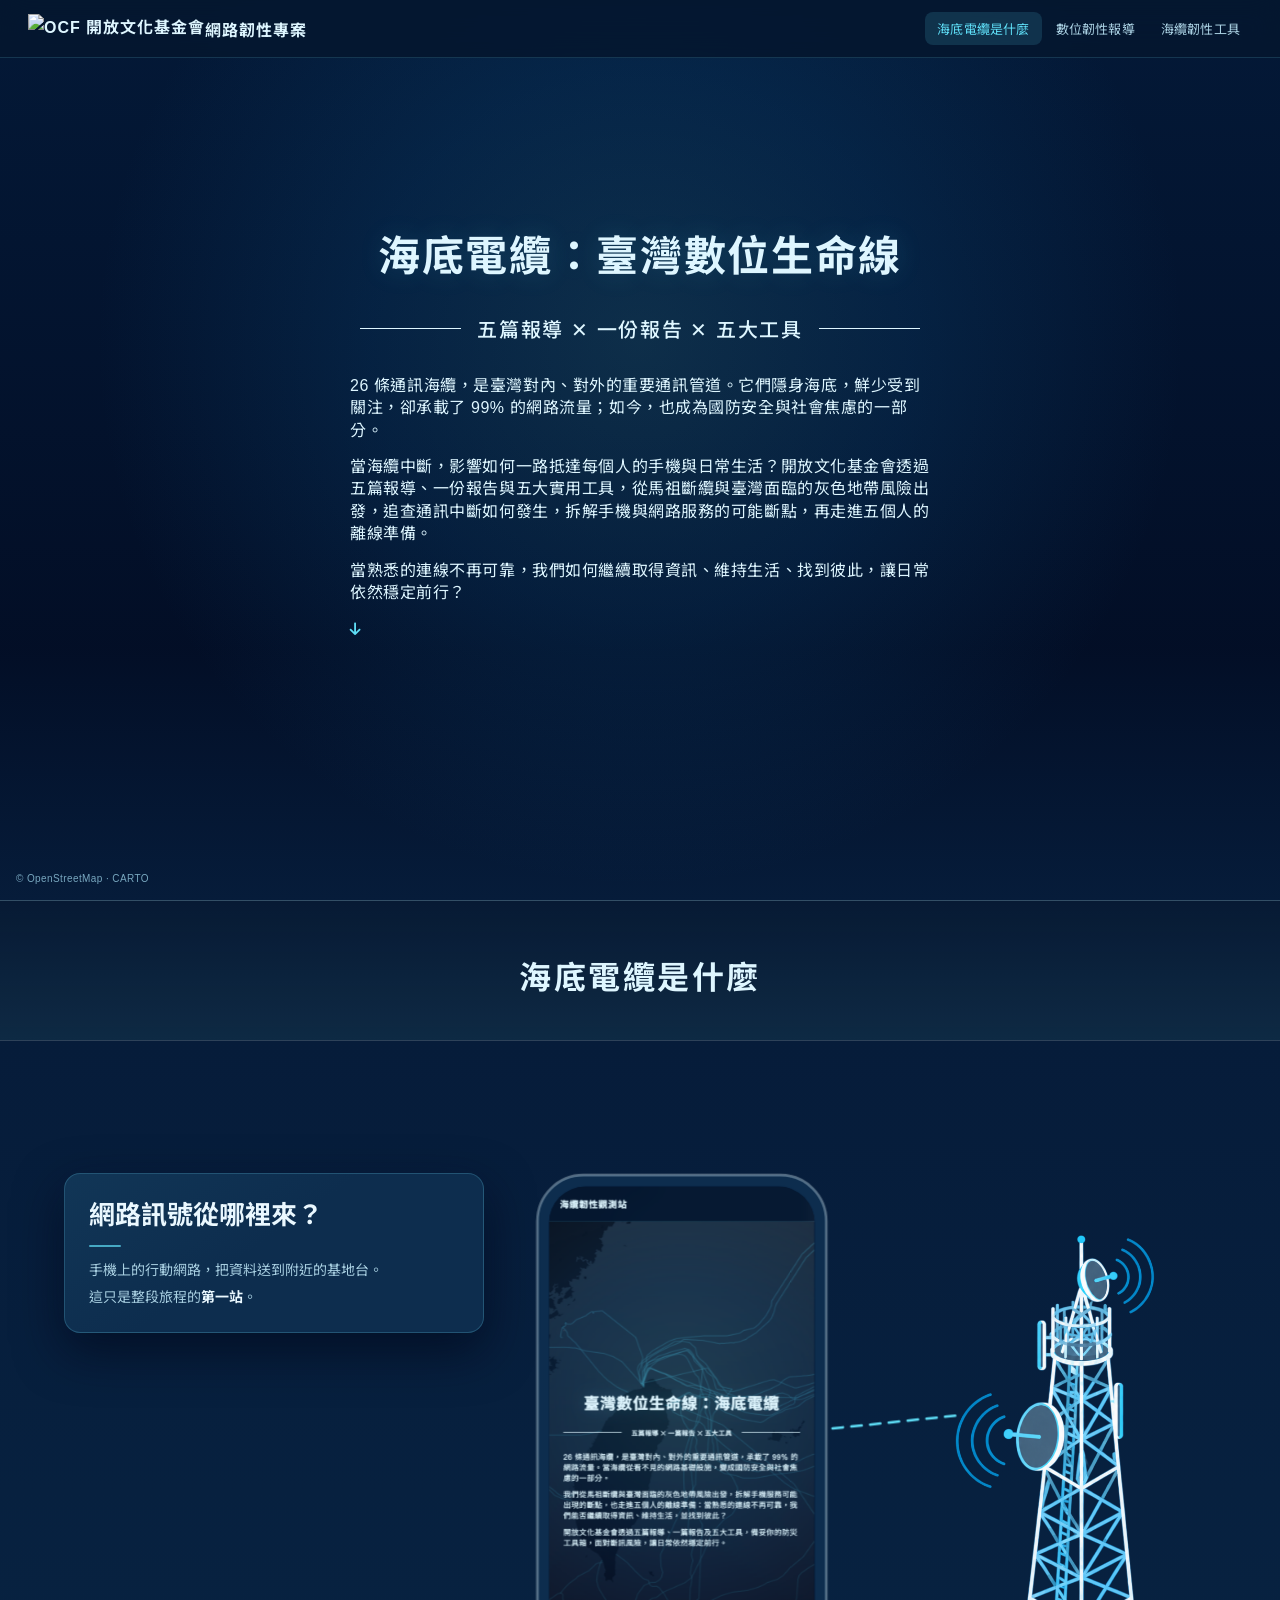
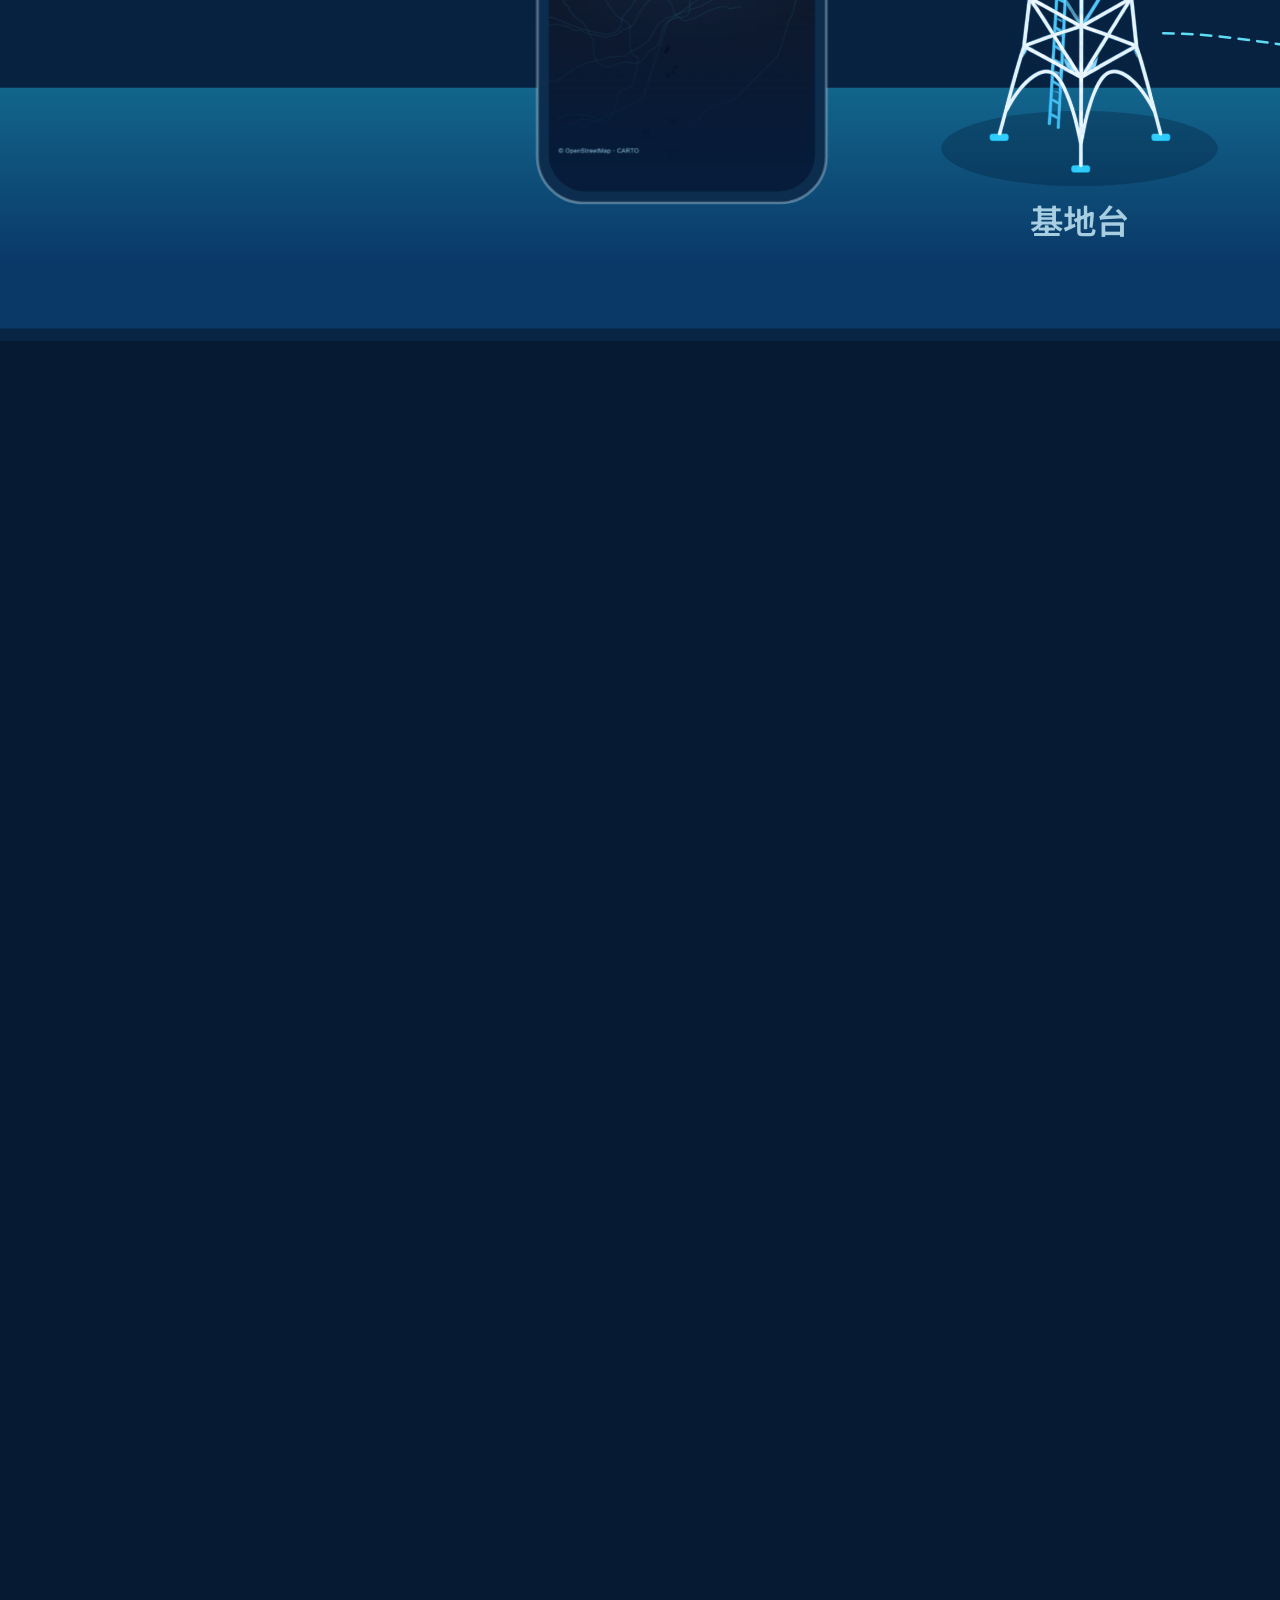
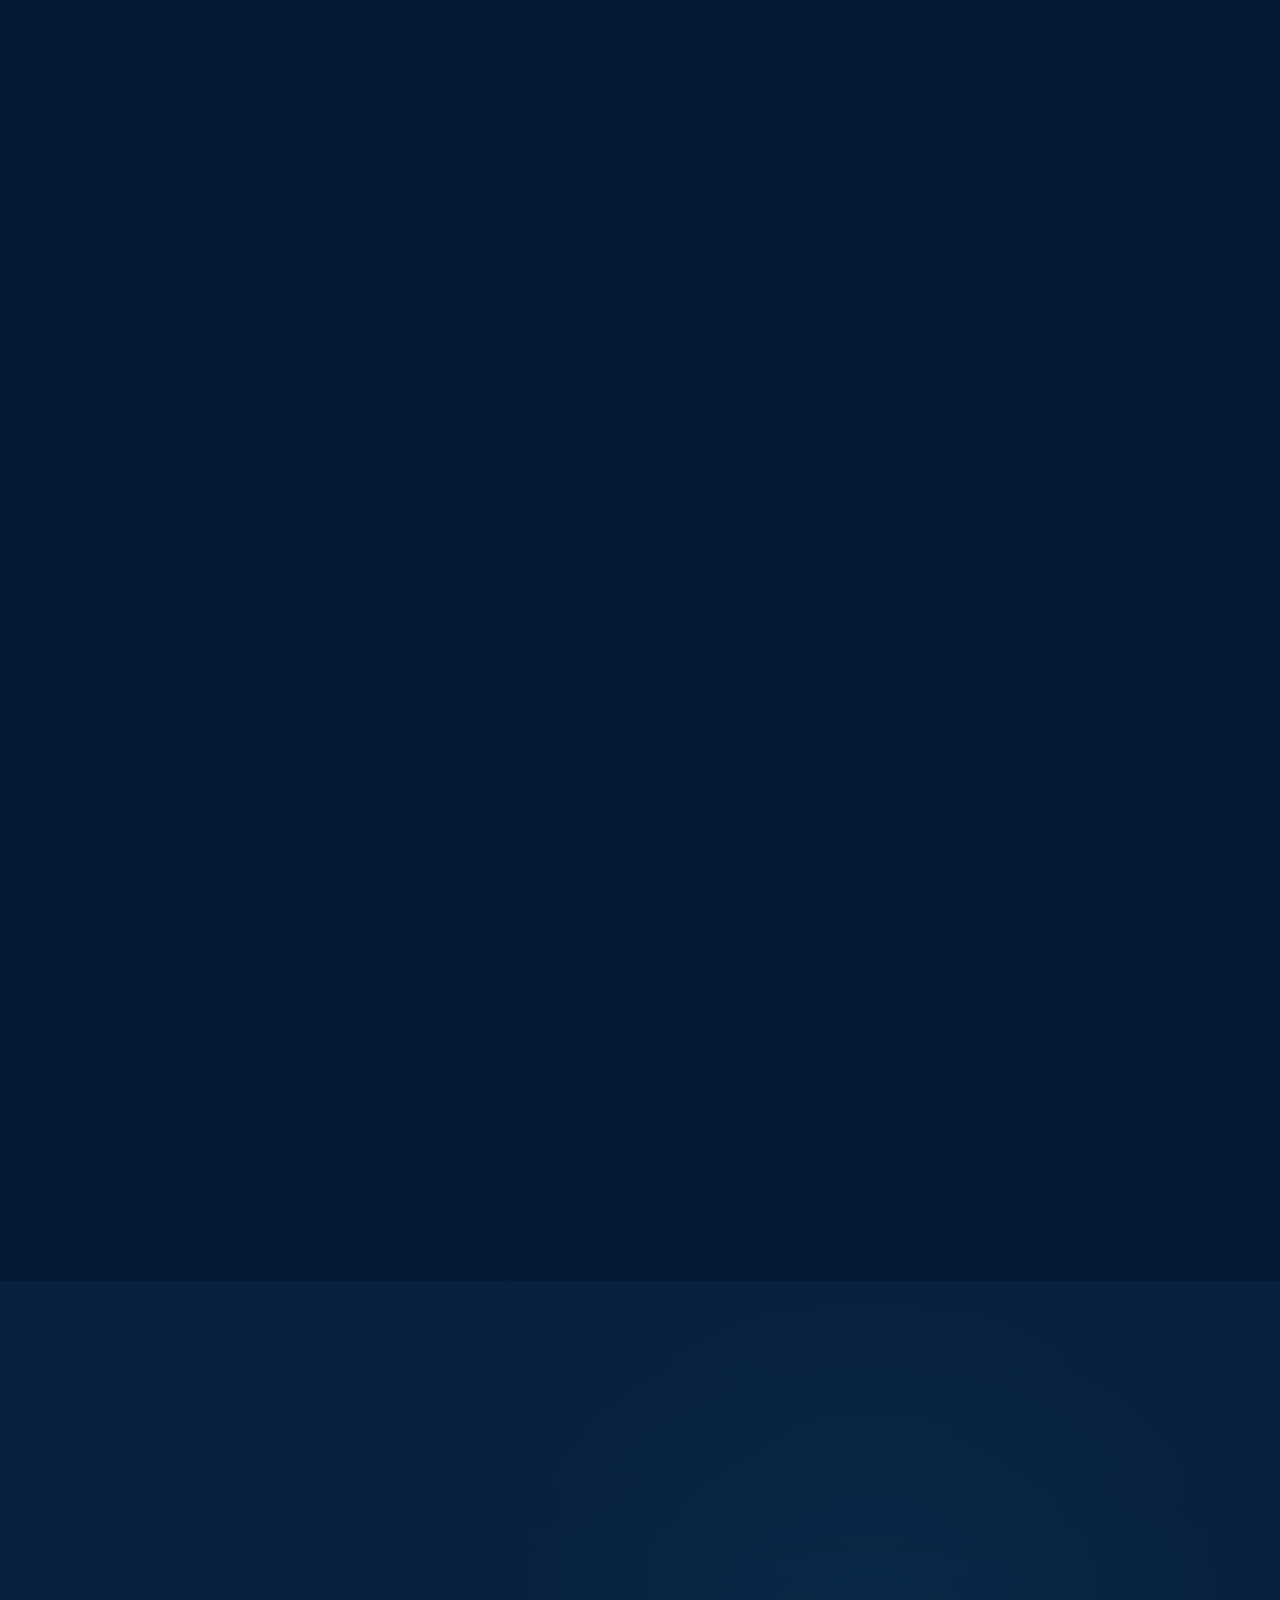
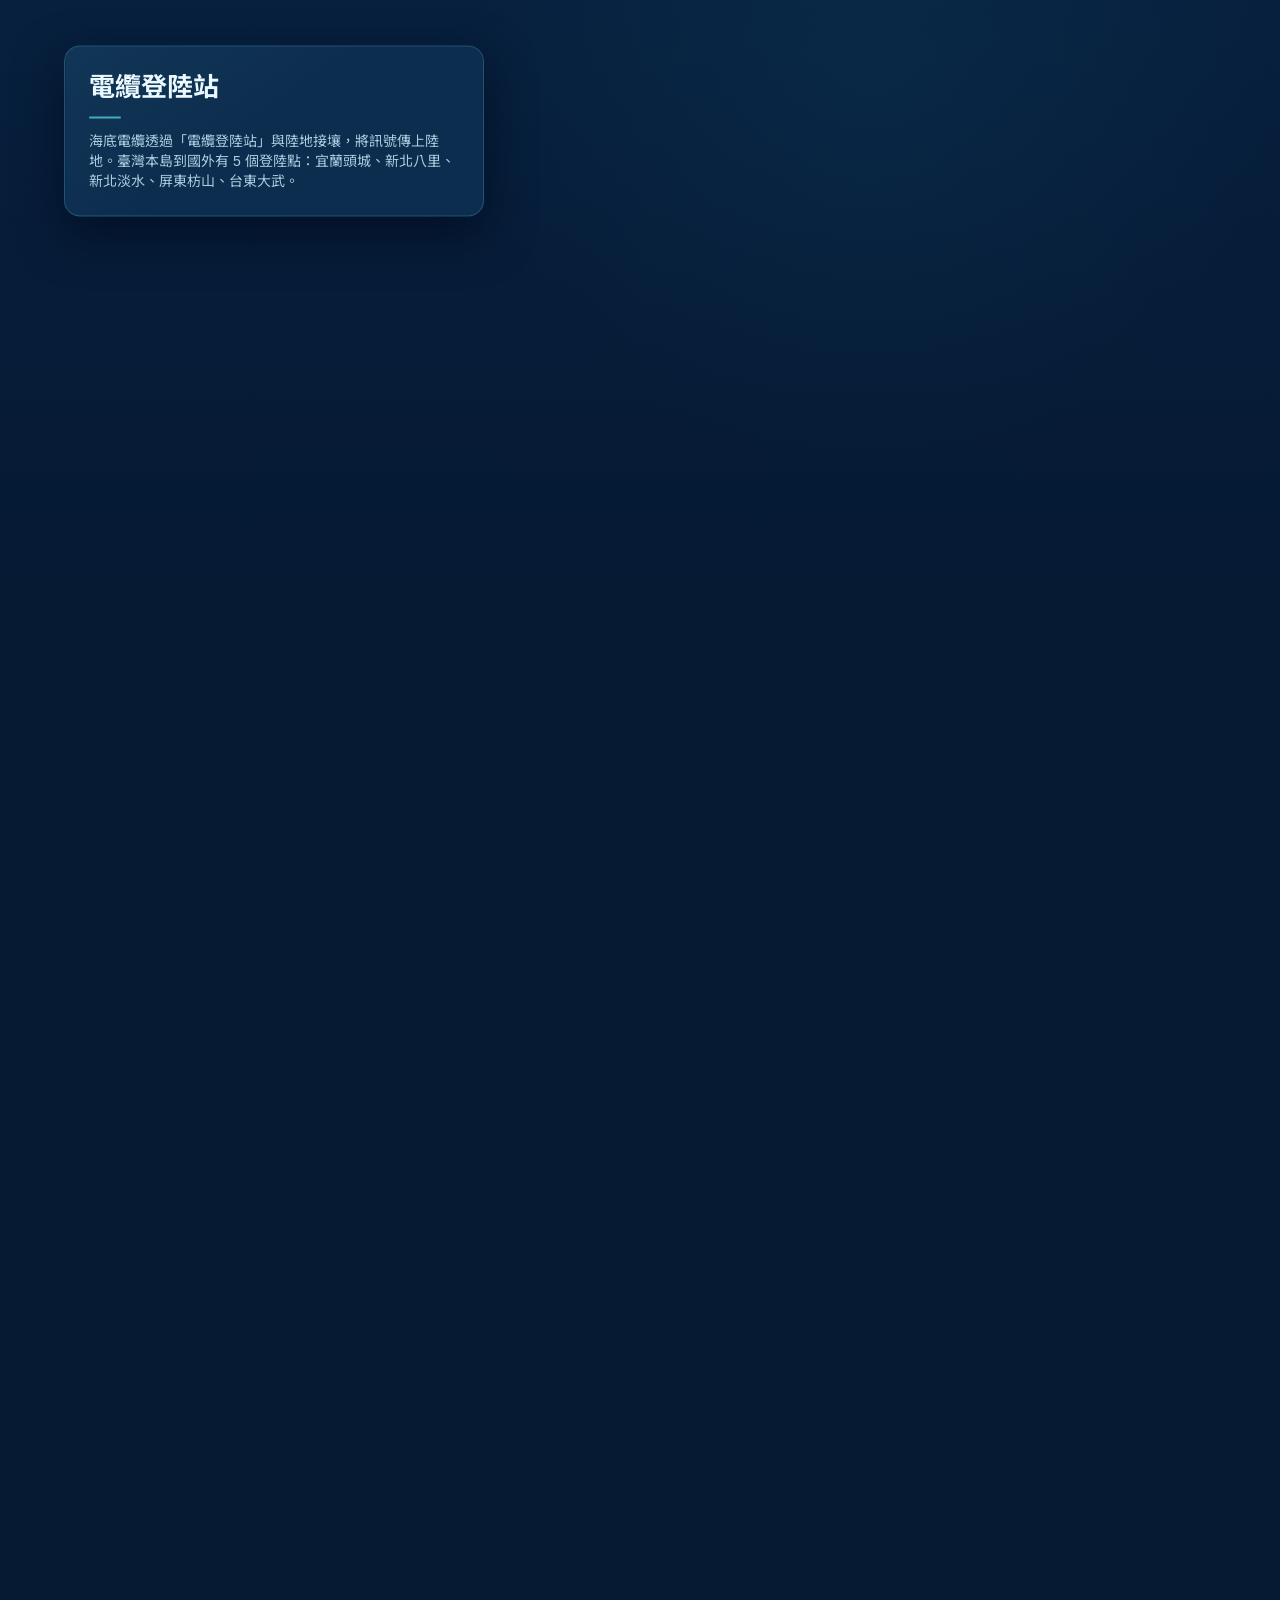
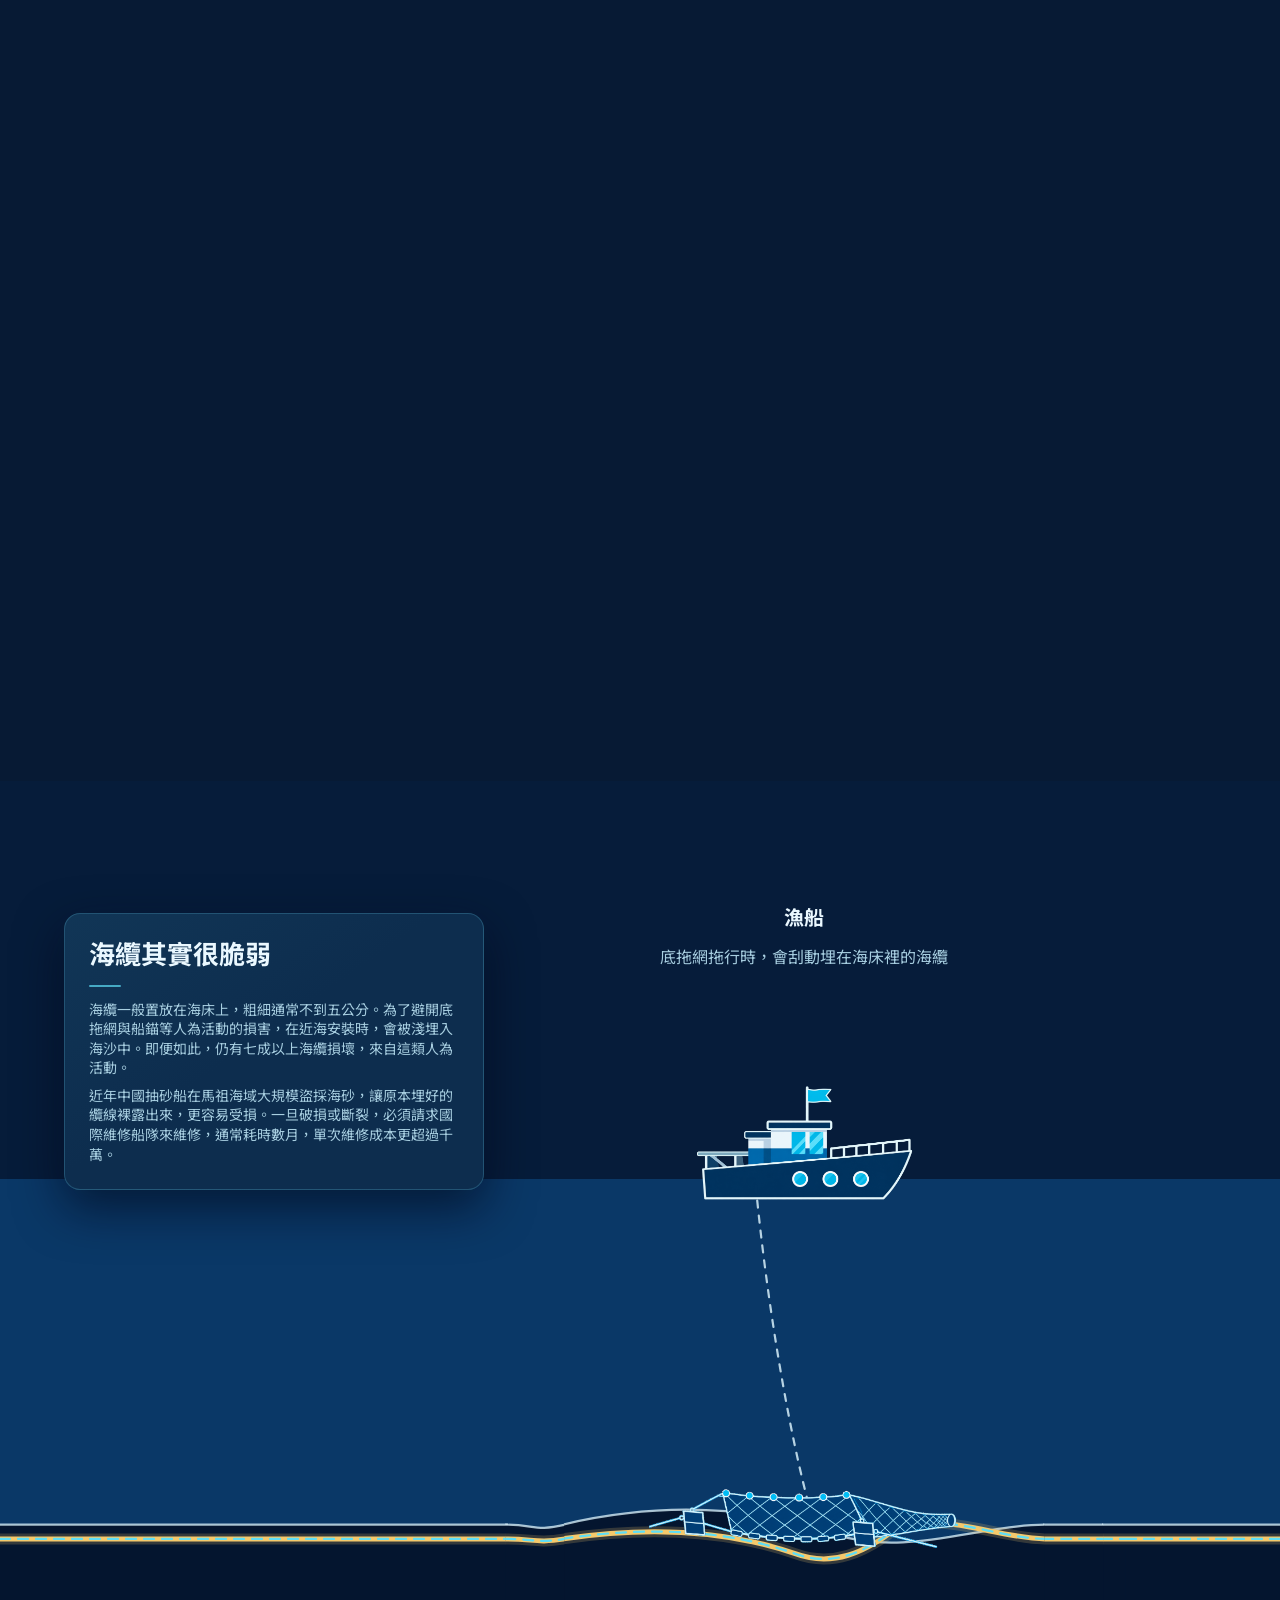
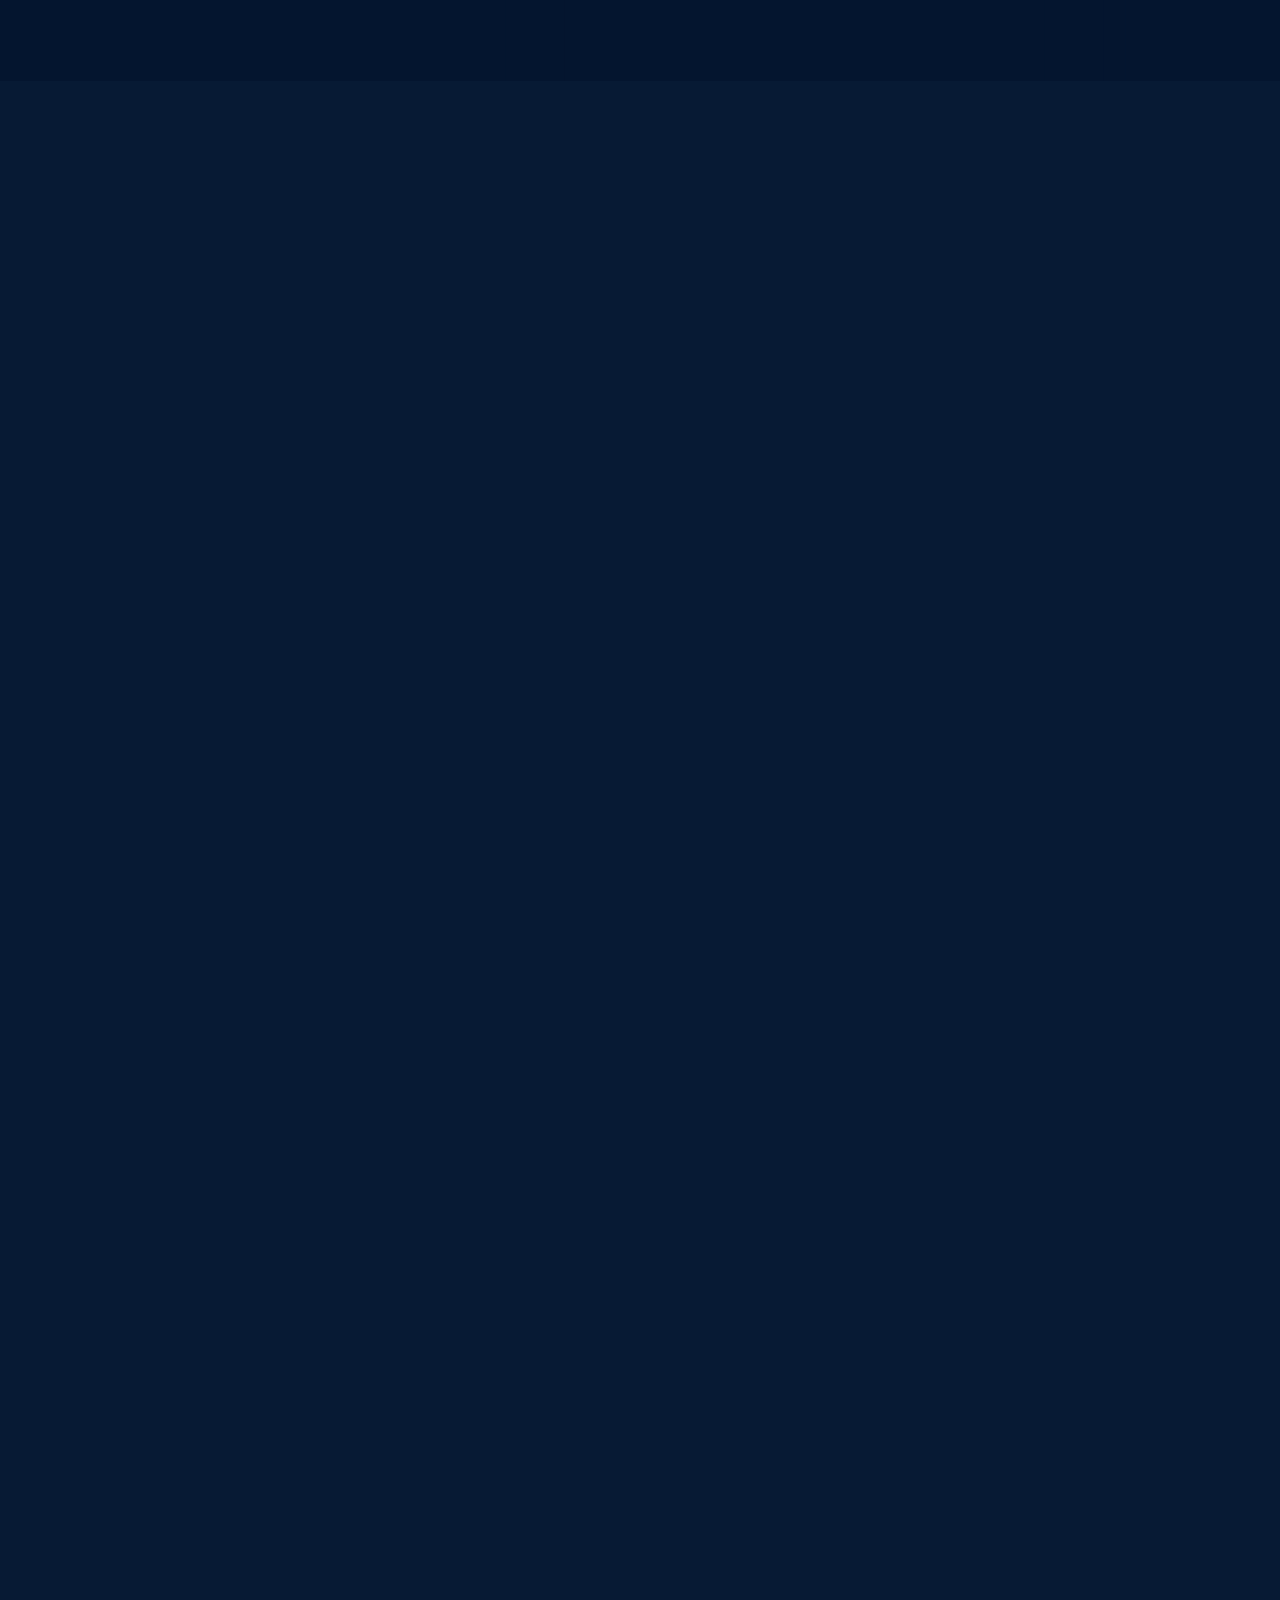
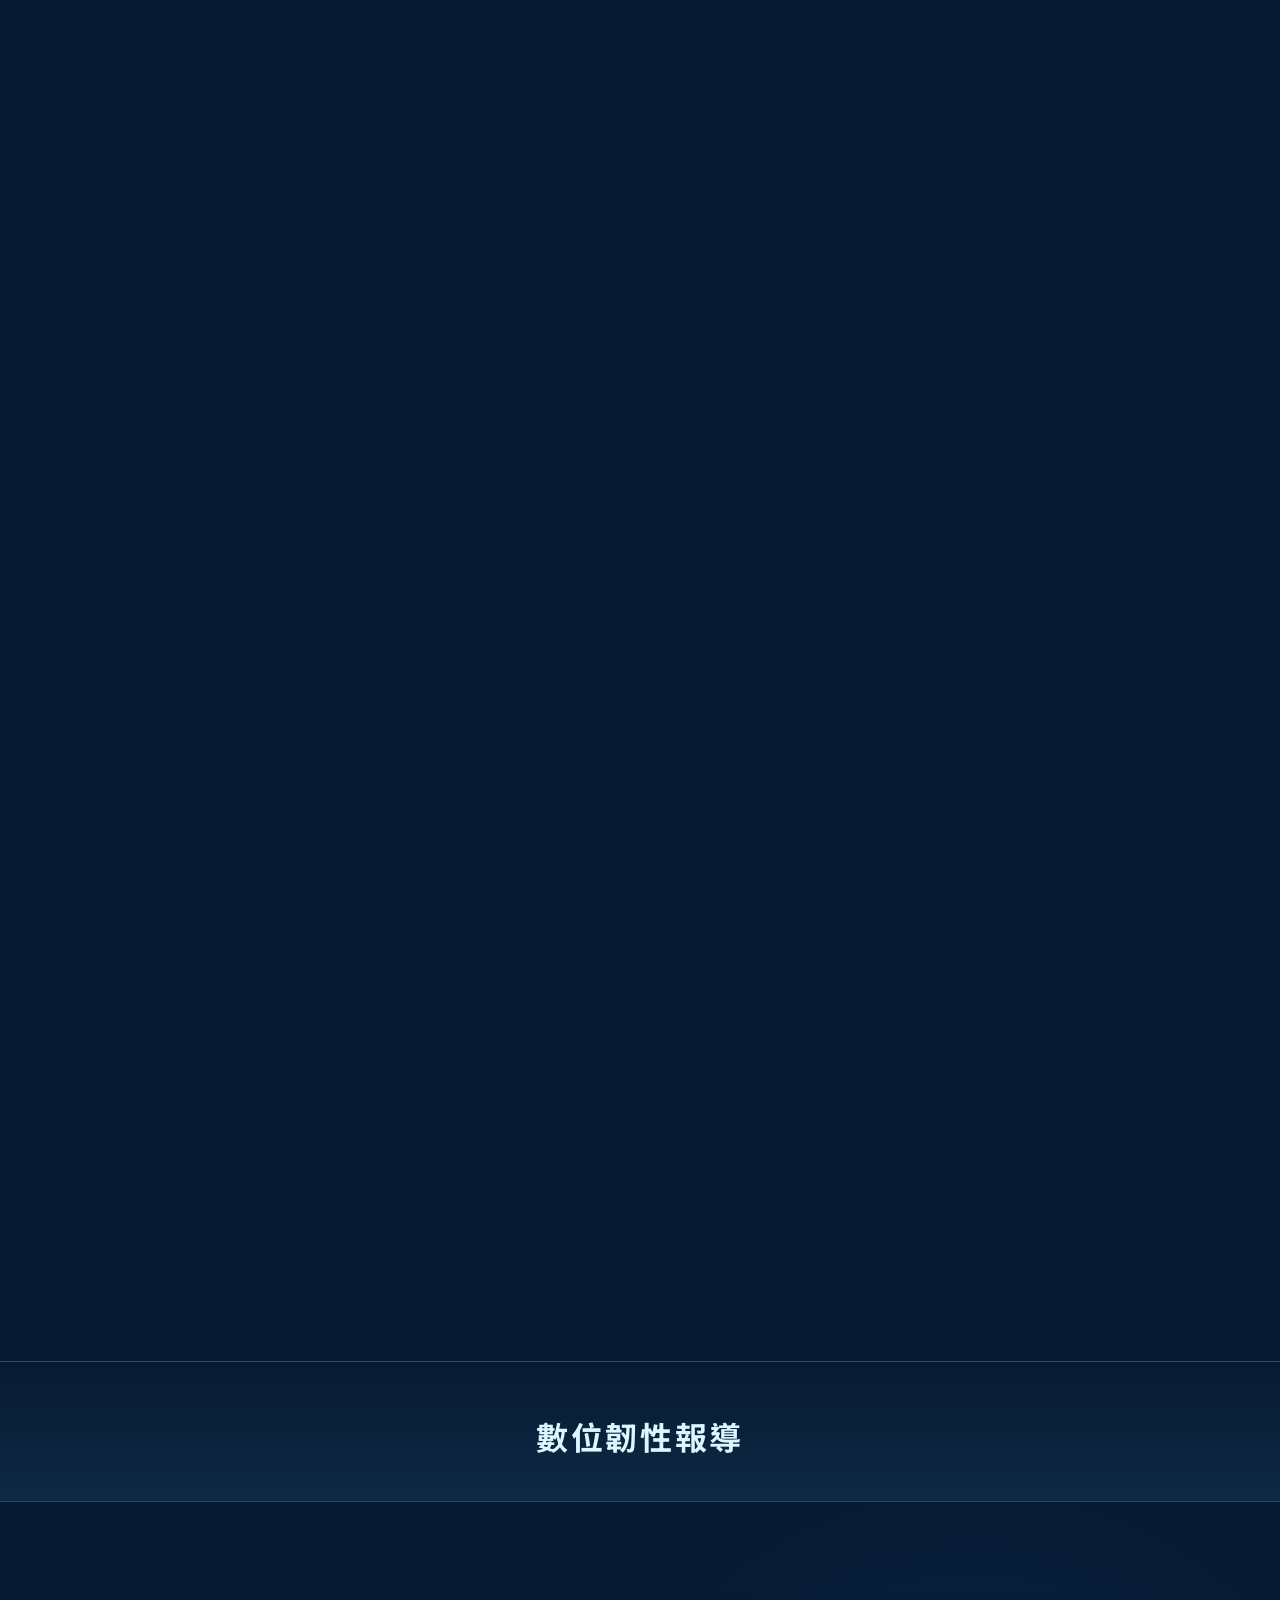
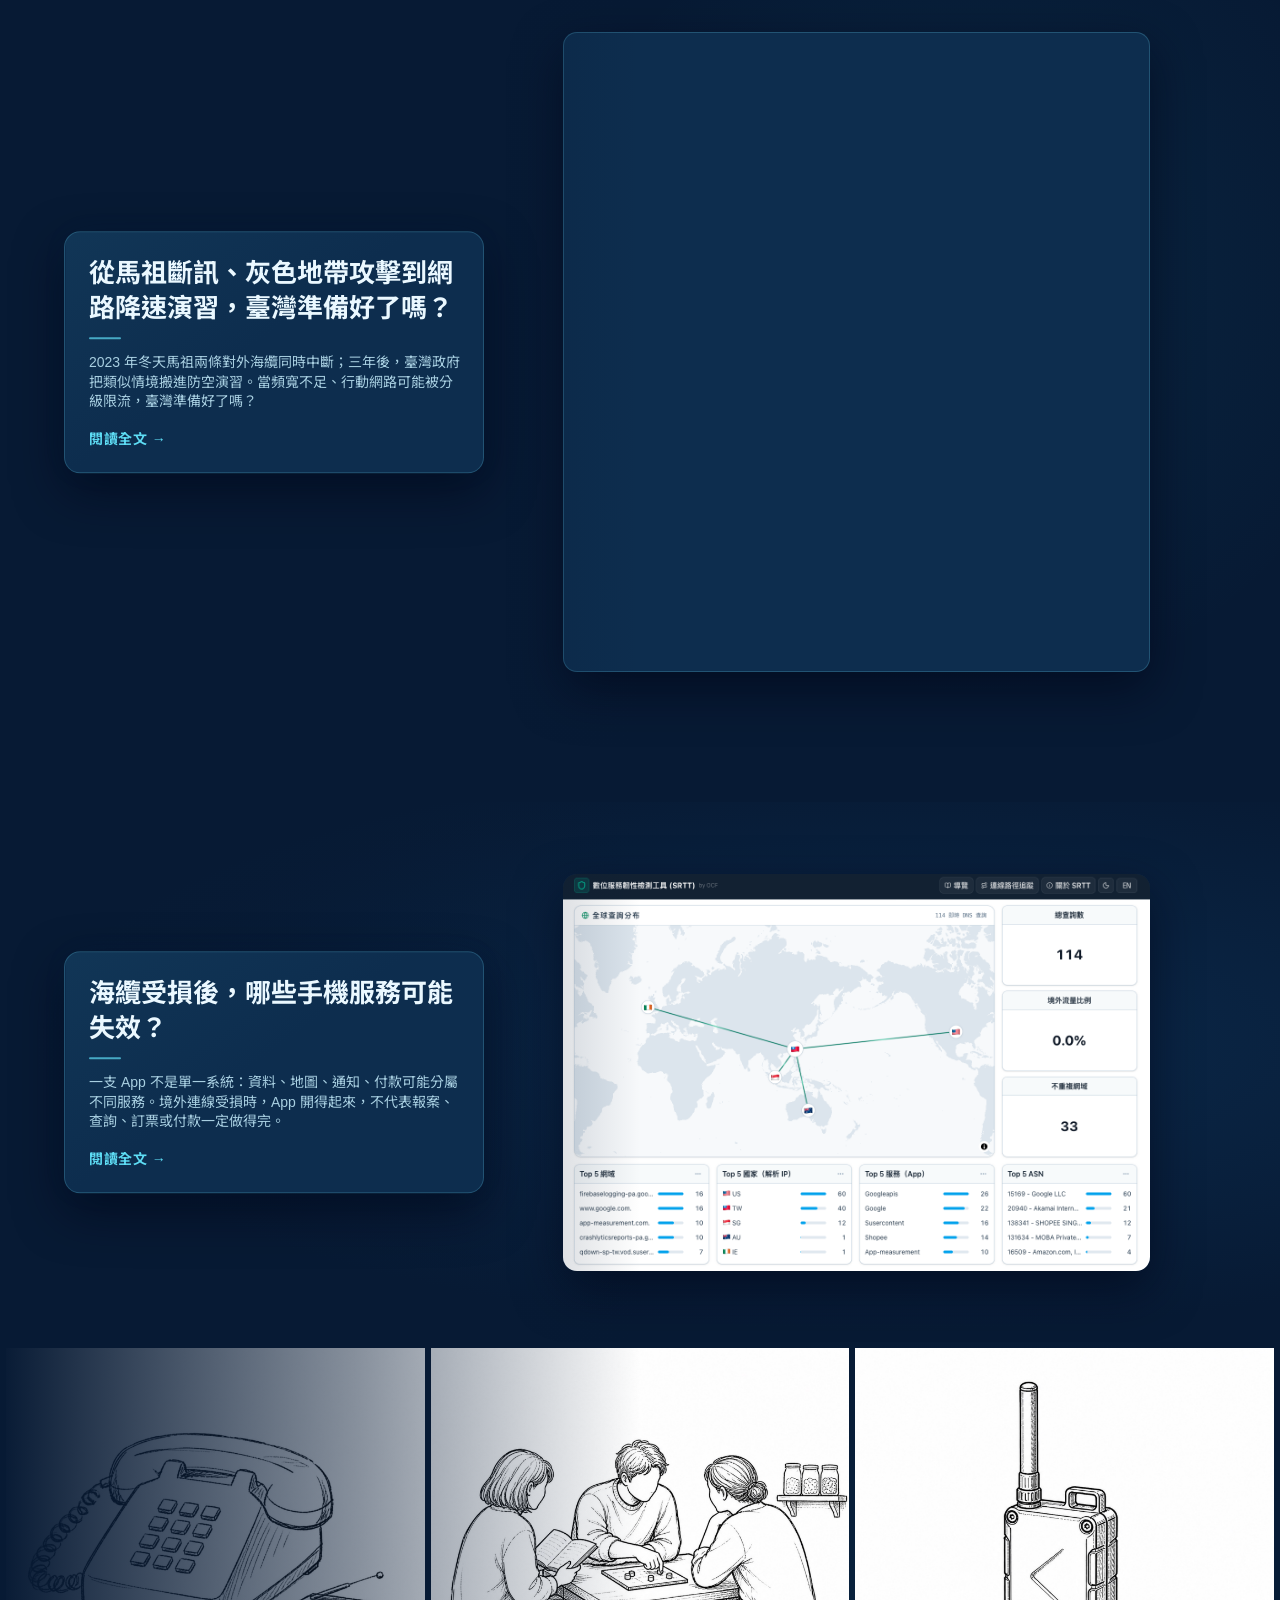
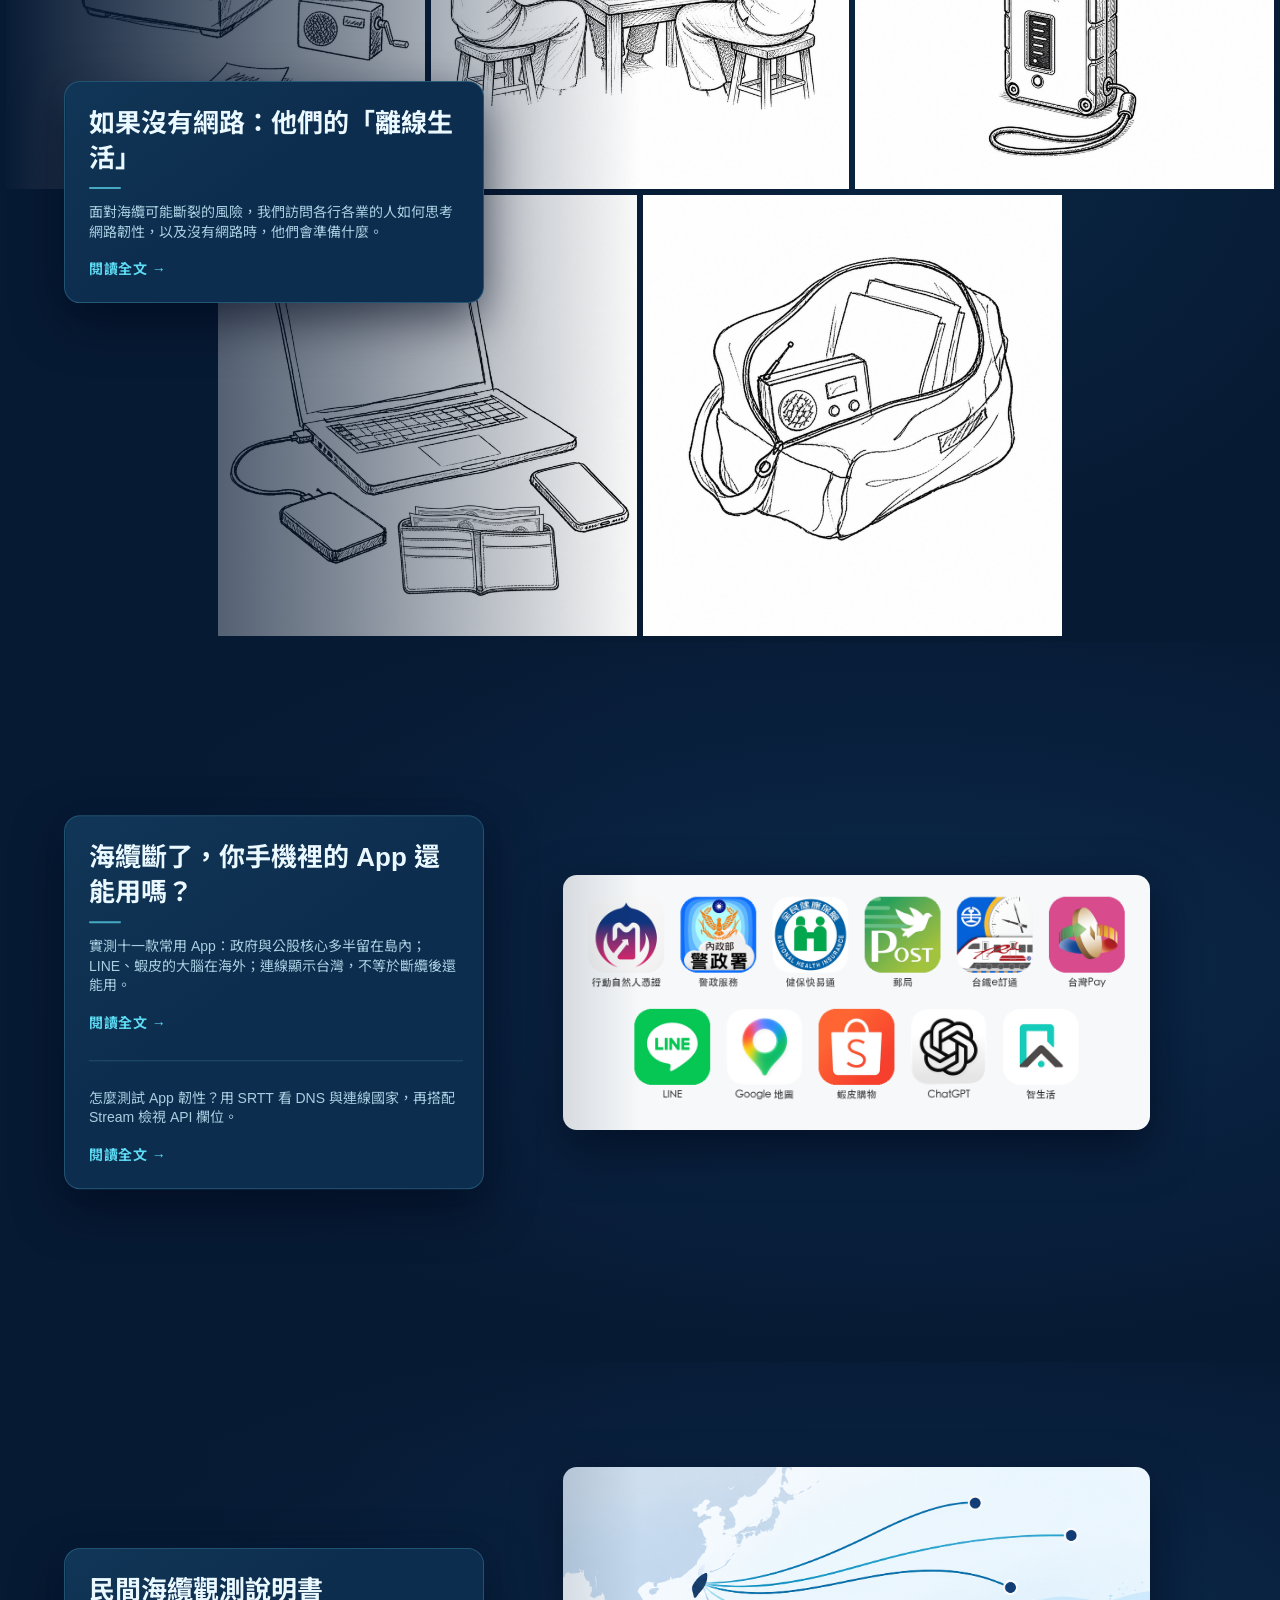
==== index.html @ 8daf4014 "統一工具區段標題並調整文章場景與海纜文案 將海纜韌性工具改為 section-title-block，縮短部分報導場景高度，並更新脆弱海纜說明。" ====
<!DOCTYPE html>
<html lang="zh-Hant">

<head>
  <meta charset="UTF-8" />
  <meta name="viewport" content="width=device-width, initial-scale=1.0" />
  <title>網路韌性入口網 | 財團法人開放文化基金會 (OCF)</title>
  <meta name="description" content="通訊海纜承載臺灣 99% 的網路流量。開放文化基金會以五篇報導、一份報告與五大工具，帶你理解斷纜風險、著手進行離線準備，提升網路韌性，讓日常穩定前行。" />
  <link rel="canonical" href="https://resilience.ocf.tw/" />
  <meta property="og:type" content="website" />
  <meta property="og:locale" content="zh_TW" />
  <meta property="og:title" content="網路韌性入口網 | 財團法人開放文化基金會 (OCF)" />
  <meta property="og:description" content="通訊海纜承載臺灣 99% 的網路流量。開放文化基金會以五篇報導、一份報告與五大工具，帶你理解斷纜風險、著手進行離線準備，提升網路韌性，讓日常穩定前行。" />
  <meta property="og:url" content="https://resilience.ocf.tw/" />
  <link rel="icon" href="./favicon.svg" type="image/svg+xml" />
  <link rel="preconnect" href="https://fonts.googleapis.com" />
  <link rel="preconnect" href="https://fonts.gstatic.com" crossorigin />
  <link href="https://fonts.googleapis.com/css2?family=Noto+Sans+TC:wght@400;500;700&display=swap" rel="stylesheet" />
  <link rel="stylesheet" href="https://unpkg.com/maplibre-gl@5.6.2/dist/maplibre-gl.css" />
  <link rel="stylesheet" href="https://cdnjs.cloudflare.com/ajax/libs/font-awesome/6.5.2/css/all.min.css" integrity="sha512-SnH5WK+bZxgPHs44uWIX+LLJAJ9/2PkPKZ5QiAj6Ta86w+fsb2TkcmfRyVX3pBnMFcV7oQPJkl9QevSCWr3W6A==" crossorigin="anonymous" referrerpolicy="no-referrer" />
  <link rel="stylesheet" href="./styles.css" />
</head>

<body>
  <a class="skip-link" href="#main">跳到主要內容</a>
  <header class="site-nav" id="site-nav"> <a class="site-nav-brand" href="./"><img class="site-nav-brand-logo" src="https://ocf.tw/mediakit/icon_white.png" alt="OCF 開放文化基金會">網路韌性專案</a> <button
      class="site-nav-toggle" type="button" aria-expanded="false" aria-controls="site-nav-menu"> <span
        class="visually-hidden">開啟選單</span> <span class="site-nav-burger" aria-hidden="true"></span> </button>
    <nav id="site-nav-menu" class="site-nav-links" aria-label="主要"> <a href="#intro" class="is-active" data-nav="intro"
        aria-current="page"> 海底電纜是什麼 </a><a href="#articles" data-nav="articles"> 數位韌性報導 </a><a href="#portals"
        data-nav="portals"> 海纜韌性工具 </a> </nav>
  </header>
  <main id="main">
    <section id="cover" class="cover">
      <div id="cover-map" class="cover-map"></div>
      <div class="cover-map-veil" aria-hidden="true"></div>
      <div class="cover-inner">
        <h2 class="cover-title">海底電纜：臺灣數位生命線</h2>
        <h1 class="cover-brand visually-hidden">OCF 網路韌性專案</h1>
        <div class="cover-rule"><span>五篇報導 ✕ 一份報告 ✕ 五大工具</span></div>
        <div class="cover-lead">
          <p>26 條通訊海纜，是臺灣對內、對外的重要通訊管道。它們隱身海底，鮮少受到關注，卻承載了 99% 的網路流量；如今，也成為國防安全與社會焦慮的一部分。</p>
          <p>當海纜中斷，影響如何一路抵達每個人的手機與日常生活？開放文化基金會透過五篇報導、一份報告與五大實用工具，從馬祖斷纜與臺灣面臨的灰色地帶風險出發，追查通訊中斷如何發生，拆解手機與網路服務的可能斷點，再走進五個人的離線準備。</p>
          <p>當熟悉的連線不再可靠，我們如何繼續取得資訊、維持生活、找到彼此，讓日常依然穩定前行？</p>
          <p class="cover-continue"><a href="#intro" aria-label="往下繼續閱讀"><i class="fa-solid fa-arrow-down" aria-hidden="true"></i></a></p>
        </div>
      </div>
      <p class="cover-map-attrib"> <a href="https://www.openstreetmap.org/copyright" rel="noopener noreferrer"
          target="_blank">© OpenStreetMap</a>
        ·
        <a href="https://carto.com/attributions" rel="noopener noreferrer" target="_blank">CARTO</a>
      </p>
    </section>
        <section class="section-title-block" id="intro" data-scene="intro">
      <div class="section-title-stage">
        <h2 class="section-title">海底電纜是什麼</h2>
      </div>
    </section>
    <section class="scene" id="intro-journey" data-scene="intro-journey" style="--scene-vh: 100">
      <div class="scene-sticky">
        <div class="intro-stage"> <svg class="intro-svg" viewBox="0 0 1440 860" preserveAspectRatio="xMidYMid slice"
            aria-hidden="true">
            <defs>
              <linearGradient id="in-bg" x1="0" y1="0" x2="0" y2="1">
                <stop offset="0%" stop-color="var(--illus-sky-2)"></stop>
                <stop offset="48%" stop-color="var(--illus-sky-1)"></stop>
                <stop offset="100%" stop-color="var(--illus-sky-2)"></stop>
              </linearGradient>
            </defs>
            <rect width="1440" height="860" fill="url(#in-bg)"></rect>
            <g id="iphone">
              <rect x="610" y="108" width="300" height="652" rx="48" fill="var(--card)" stroke="var(--illus-line)"
                stroke-opacity="0.35" stroke-width="2.5"></rect>
              <rect class="intro-phone-screen" x="622" y="120" width="276" height="628" rx="38"
                fill="var(--illus-sky-2)"></rect>
              <rect x="724" y="132" width="72" height="22" rx="11" fill="var(--illus-ink)"></rect>
              <g fill="var(--text-dim)" stroke="none">
                <g transform="translate(826 143)">
                  <rect x="0" y="2.5" width="2.2" height="2.5" rx="0.55"></rect>
                  <rect x="3.4" y="0" width="2.2" height="5" rx="0.55"></rect>
                  <rect x="6.8" y="-2.5" width="2.2" height="7.5" rx="0.55"></rect>
                  <rect x="10.2" y="-5" width="2.2" height="10" rx="0.55"></rect>
                </g>
                <g transform="translate(844 143)" fill="none" stroke="var(--text-dim)" stroke-width="1.4">
                  <rect x="0" y="-5" width="20" height="10" rx="2.2"></rect>
                  <rect x="2.1" y="-2.8" width="12.6" height="5.6" rx="1" fill="var(--text-dim)" stroke="none"></rect>
                  <rect x="20.6" y="-2.1" width="2" height="4.2" rx="0.7" fill="var(--text-dim)" stroke="none"></rect>
                </g>
              </g> <text x="760" y="368" text-anchor="middle" fill="var(--text-dark)" font-size="22"
                font-weight="700">臺灣數位生命線：海底電纜</text>
              <line x1="700" y1="386" x2="820" y2="386" stroke="var(--cyan)" stroke-width="2"></line> <text x="760"
                y="418" text-anchor="middle" fill="var(--text-mid)" font-size="13">26 條通訊海纜，</text> <text x="760"
                y="438" text-anchor="middle" fill="var(--text-mid)" font-size="13">是臺灣對內對外的重要通訊管道，</text> <text x="760"
                y="458" text-anchor="middle" fill="var(--text-mid)" font-size="13">乘載了 99% 的網路流量</text>
              <circle cx="760" cy="690" r="10" fill="none" stroke="var(--illus-glow)" stroke-width="6"></circle>
              <circle cx="760" cy="690" r="4" fill="var(--cyan)"></circle>
            </g>
            <g id="basestation">
              <ellipse cx="1140" cy="748" rx="132" ry="36" fill="var(--illus-ink)" opacity="0.24"></ellipse>
              <image href="./basestation.png" x="940" y="220" width="400" height="600"
                preserveAspectRatio="xMidYMid meet"></image>
              <path class="signal-flow" d="M910 168 C 1010 175, 1095 295, 1140 320" fill="none" stroke="var(--cyan)"
                stroke-width="2.4" stroke-dasharray="10 8" stroke-linecap="round"></path>
              <circle cx="910" cy="168" r="4" fill="var(--cyan)"></circle>
              <circle cx="1140" cy="320" r="4" fill="var(--cyan)"></circle>
              <text x="1140" y="830" text-anchor="middle" fill="var(--text-mid)" font-size="32" font-weight="600"
                font-family="Arial, Noto Sans TC, sans-serif">基地台</text>
            </g>
          </svg>
          <aside class="panel">
            <h2>網路訊號從哪裡來？</h2>
            <div class="panel-rule"></div>
            <p>手機上的行動網路，把資料送到附近的基地台。</p>
            <p>這只是整段旅程的<strong>第一站</strong>。</p>
          </aside>
        </div>
      </div>
    </section>
    <section class="scene" id="journey-intro" data-scene="journey-intro" style="--scene-vh: 100">
      <div class="scene-sticky">
        <div class="journey-intro-stage">
          <aside class="panel journey-intro-panel">
            <h2>訊號潛入海裡，往異國前進</h2>
            <div class="panel-rule"></div>
            <p>電訊號被轉成雷射光，鑽進比頭髮還細的<strong>玻璃光纖</strong>，跨越整片海洋，連到地球另一端的伺服器。</p>
            <p>這些連接彼此的海底電纜，乘載全球超過 <strong>99%</strong> 的網路流量。</p>
          </aside>
        </div>
      </div>
    </section>
    <section class="scene" id="journey" data-scene="journey" style="--scene-vh: 100">
      <div class="scene-sticky">
        <div class="journey-stage">
          <h2 class="visually-hidden">基地台到海外伺服器的訊號旅程</h2>
          <svg class="journey-svg" viewBox="-240 0 1920 860" preserveAspectRatio="xMidYMid slice" aria-hidden="true">
            <defs>
              <linearGradient id="jn-sky" x1="0" y1="0" x2="0" y2="1">
                <stop offset="0%" stop-color="var(--illus-sky-2)"></stop>
                <stop offset="100%" stop-color="var(--bg-stage)"></stop>
              </linearGradient>
              <linearGradient id="jn-sea" gradientUnits="userSpaceOnUse" x1="0" y1="430" x2="0" y2="720">
                <stop offset="0%" stop-color="var(--illus-sea-1)"></stop>
                <stop offset="100%" stop-color="var(--illus-sea-2)"></stop>
              </linearGradient>
              <linearGradient id="jn-ocean-perspective" gradientUnits="userSpaceOnUse" x1="0" y1="310" x2="0" y2="560">
                <stop offset="0%" stop-color="var(--illus-sea-1)" stop-opacity="0.92"></stop>
                <stop offset="48%" stop-color="var(--illus-sea-1)" stop-opacity="0.72"></stop>
                <stop offset="100%" stop-color="var(--illus-sea-2)" stop-opacity="0.92"></stop>
              </linearGradient>
              <filter id="jn-glow" x="-20%" y="-20%" width="140%" height="140%">
                <feGaussianBlur stdDeviation="2.4" result="b"></feGaussianBlur>
                <feMerge>
                  <feMergeNode in="b"></feMergeNode>
                  <feMergeNode in="SourceGraphic"></feMergeNode>
                </feMerge>
              </filter>
            </defs>
            <rect x="-240" y="-80" width="1920" height="1020" fill="url(#jn-sky)"></rect>
            <g transform="translate(-200 90)">
              <path
                d="M-240,310 L760,310 C805,342 840,560 890,560 C940,560 975,342 1020,310 L1680,310 L1680,860 L-240,860 Z"
                fill="url(#jn-sea)"></path>
              <path d="M760,310 C805,342 840,560 890,560 C940,560 975,342 1020,310 Z" fill="url(#jn-ocean-perspective)">
              </path>
              <path d="M-240,310 L760,310 C805,342 840,560 890,560 C940,560 975,342 1020,310 L1680,310" fill="none"
                stroke="var(--illus-line)" stroke-width="2.2" stroke-linejoin="round" stroke-linecap="round"></path>
              <path d="M740,294 C795,326 840,544 890,544 C940,544 985,326 1040,294" fill="none" stroke="var(--warning)"
                stroke-width="10" stroke-linecap="round" stroke-linejoin="round" opacity="0.35" filter="url(#jn-glow)">
              </path>
              <path d="M740,294 C795,326 840,544 890,544 C940,544 985,326 1040,294" fill="none" stroke="var(--warning)"
                stroke-width="5.5" stroke-linecap="round" stroke-linejoin="round"></path>
              <path class="signal-flow"
                d="M500 300 L680 300 L740 294 C795 326 840 544 890 544 C940 544 985 326 1040 294 L1100 300 L1300 300 L1300 110"
                fill="none" stroke="var(--cyan)" stroke-width="2.4" stroke-dasharray="10 8" stroke-linecap="round">
              </path>

              <g font-family="Arial, Noto Sans TC, sans-serif">
                <g fill="var(--illus-ink)" opacity="0.24">
                  <ellipse cx="500" cy="320" rx="43" ry="7"></ellipse>
                  <ellipse cx="680" cy="328" rx="66" ry="8"></ellipse>
                  <ellipse cx="1100" cy="328" rx="66" ry="8"></ellipse>
                  <ellipse cx="1300" cy="326" rx="84" ry="14"></ellipse>
                </g>

                <image href="./journey-basestation.png" x="452" y="157" width="96" height="175"
                  preserveAspectRatio="xMidYMax meet"></image>
                <text x="500" y="354" text-anchor="middle" fill="var(--text-mid)" font-size="13"
                  font-weight="600">基地台</text>

                <image href="./journey-landing-station.png" x="614" y="202" width="132" height="130"
                  preserveAspectRatio="xMidYMax meet"></image>
                <text x="680" y="354" text-anchor="middle" fill="var(--text-mid)" font-size="13"
                  font-weight="600">台灣海纜登陸站</text>

                <text x="890" y="470" text-anchor="middle" fill="var(--text-dark)" font-size="22"
                  font-weight="700">海纜</text>

                <image href="./journey-landing-station.png" x="1034" y="202" width="132" height="130"
                  preserveAspectRatio="xMidYMax meet"></image>
                <text x="1100" y="354" text-anchor="middle" fill="var(--text-mid)" font-size="13"
                  font-weight="600">海外海纜登陸站</text>

                <image href="./journey-overseas-server.png" x="1208" y="140" width="184" height="222"
                  preserveAspectRatio="xMidYMax meet"></image>
                <text x="1300" y="366" text-anchor="middle" fill="var(--text-mid)" font-size="13"
                  font-weight="600">海外伺服器</text>

                <text x="610" y="424" text-anchor="middle" fill="var(--text-dark)" font-size="28" font-weight="700"
                  opacity="0.88">台灣</text>
                <text x="1210" y="424" text-anchor="middle" fill="var(--text-dark)" font-size="28" font-weight="700"
                  opacity="0.88">國外</text>
              </g>
            </g>
          </svg>
        </div>
      </div>
    </section>
    <section class="scene network-story" id="landing" data-scene="network" style="--scene-vh: 300">
      <span class="network-story-anchor" id="taiwan" aria-hidden="true"></span>
      <div class="scene-sticky">
        <div class="land-stage network-stage">
          <div id="network-map" class="landing-map"></div>
          <div class="landing-map-veil" aria-hidden="true"></div>
          <aside class="panel network-panel network-panel--landing" data-network-panel="landing">
            <h2>電纜登陸站</h2>
            <div class="panel-rule"></div>
            <p>海底電纜透過「電纜登陸站」與陸地接壤，將訊號傳上陸地。臺灣本島到國外有 5 個登陸點：宜蘭頭城、新北八里、新北淡水、屏東枋山、台東大武。</p>
          </aside>
          <aside class="panel network-panel network-panel--global" data-network-panel="global" aria-hidden="true">
            <h2>連接世界的數位生命線</h2>
            <div class="panel-rule"></div>
            <p>臺灣現有 <strong>10 條</strong>連接離島的國內海纜、<strong>15
                條</strong>國際海纜，延伸至<strong>日本、美國、菲律賓、香港與東南亞</strong>，是台灣對外通訊的命脈。</p>
            <div class="network-legend" aria-label="海纜路線圖例">
              <span><i class="network-legend-line network-legend-line--domestic" aria-hidden="true"></i>國內離島</span>
              <span><i class="network-legend-line network-legend-line--overseas" aria-hidden="true"></i>海外節點</span>
            </div>
          </aside>
        </div>
      </div>
    </section>
    <section class="scene sea-hazard-story" id="sea" data-scene="sea" style="--scene-vh: 420">
      <div class="scene-sticky">
        <div class="sea-stage sea-hazard-stage">
          <aside class="panel sea-intro-panel">
            <h2>海纜其實很脆弱</h2>
            <div class="panel-rule"></div>
            <p>海纜一般置放在海床上，粗細通常不到五公分。為了避開底拖網與船錨等人為活動的損害，在近海安裝時，會被淺埋入海沙中。即便如此，仍有七成以上海纜損壞，來自這類人為活動。</p>
            <p>近年中國抽砂船在馬祖海域大規模盜採海砂，讓原本埋好的纜線裸露出來，更容易受損。一旦破損或斷裂，必須請求國際維修船隊來維修，通常耗時數月，單次維修成本更超過千萬。</p>
          </aside>
          <div class="sea-hazard-viewport">
            <div class="sea-hazard-grid" role="list" aria-label="三種人為活動如何損壞海底電纜">
              <div class="sea-hazard-slide">
                <svg class="sea-hazard-margin sea-hazard-margin--left" viewBox="0 0 100 760" preserveAspectRatio="none"
                  aria-hidden="true">
                  <path class="sea-bed-fill" d="M0 628 H100 V760 H0 Z"></path>
                  <path class="sea-bed-line" d="M0 628 H100"></path>
                  <path class="sea-cable-glow" d="M0 640 H100"></path>
                  <path class="sea-cable-line" d="M0 640 H100"></path>
                  <path class="sea-cable-signal" d="M0 640 H100"></path>
                </svg>
                <svg class="sea-hazard-margin sea-hazard-margin--right" viewBox="0 0 100 760" preserveAspectRatio="none"
                  aria-hidden="true">
                  <path class="sea-bed-fill" d="M0 628 H100 V760 H0 Z"></path>
                  <path class="sea-bed-line" d="M0 628 H100"></path>
                  <path class="sea-cable-glow" d="M0 640 H100"></path>
                  <path class="sea-cable-line" d="M0 640 H100"></path>
                  <path class="sea-cable-signal" d="M0 640 H100"></path>
                </svg>
                <div class="sea-hazard-frame">
                  <svg class="sea-hazard-transition sea-hazard-transition--left" viewBox="0 0 60 760"
                    preserveAspectRatio="none" aria-hidden="true">
                    <path class="sea-bed-fill" d="M0 628 C30 628 30 634 60 628 V760 H0 Z"></path>
                    <path class="sea-bed-line" d="M0 628 C30 628 30 634 60 628"></path>
                    <path class="sea-cable-glow" d="M0 640 C30 640 30 643.83 60 640"></path>
                    <path class="sea-cable-line" d="M0 640 C30 640 30 643.83 60 640"></path>
                    <path class="sea-cable-signal" d="M0 640 C30 640 30 643.83 60 640"></path>
                  </svg>
                  <article class="sea-hazard sea-hazard--trawl" role="listitem">
                    <h2>漁船</h2>
                    <img class="sea-vessel sea-vessel--fishing" src="./sea-fishing-boat.png" alt="漁船">
                    <svg class="sea-hazard-environment" viewBox="0 0 480 760" preserveAspectRatio="none"
                      aria-hidden="true">
                      <path class="sea-water-fill" d="M0 352 H480 V638 H0 Z"></path>
                      <path class="sea-bed-fill" transform="translate(0 28)"
                        d="M0 600 C100 580 188 584 270 608 C340 628 414 600 480 600 V760 H0 Z"></path>
                      <path class="sea-bed-line" transform="translate(0 28)"
                        d="M0 600 C100 580 188 584 270 608 C340 628 414 600 480 600"></path>
                      <path class="sea-tool-line" d="M192 342 C202 432 224 552 250 628"></path>
                      <g class="sea-cable-pair" transform="translate(0 60)">
                        <path class="sea-cable-glow"
                          d="M0 580 C94 568 168 574 230 592 C268 604 300 590 326 574 C372 554 430 580 480 580">
                          <animate attributeName="d" dur="4.2s" repeatCount="indefinite"
                            values="M0 580 C94 568 168 574 230 592 C268 604 300 590 326 574 C372 554 430 580 480 580;M0 580 C94 568 168 574 252 602 C290 614 318 594 342 576 C386 556 432 580 480 580;M0 580 C94 568 168 574 230 592 C268 604 300 590 326 574 C372 554 430 580 480 580">
                          </animate>
                        </path>
                        <path class="sea-cable-line"
                          d="M0 580 C94 568 168 574 230 592 C268 604 300 590 326 574 C372 554 430 580 480 580">
                          <animate attributeName="d" dur="4.2s" repeatCount="indefinite"
                            values="M0 580 C94 568 168 574 230 592 C268 604 300 590 326 574 C372 554 430 580 480 580;M0 580 C94 568 168 574 252 602 C290 614 318 594 342 576 C386 556 432 580 480 580;M0 580 C94 568 168 574 230 592 C268 604 300 590 326 574 C372 554 430 580 480 580">
                          </animate>
                        </path>
                        <path class="sea-cable-signal"
                          d="M0 580 C94 568 168 574 230 592 C268 604 300 590 326 574 C372 554 430 580 480 580">
                          <animate attributeName="d" dur="4.2s" repeatCount="indefinite"
                            values="M0 580 C94 568 168 574 230 592 C268 604 300 590 326 574 C372 554 430 580 480 580;M0 580 C94 568 168 574 252 602 C290 614 318 594 342 576 C386 556 432 580 480 580;M0 580 C94 568 168 574 230 592 C268 604 300 590 326 574 C372 554 430 580 480 580">
                          </animate>
                        </path>
                      </g>
                    </svg>
                    <img class="sea-tool sea-tool--trawl" src="./sea-trawl.png" alt="底拖網刮過海床與海纜">
                    <p>底拖網拖行時，會刮動埋在海床裡的海纜</p>
                  </article>
                  <svg class="sea-hazard-transition sea-hazard-transition--right" viewBox="0 0 60 760"
                    preserveAspectRatio="none" aria-hidden="true">
                    <path class="sea-bed-fill" d="M0 628 H60 V760 H0 Z"></path>
                    <path class="sea-bed-line" d="M0 628 H60"></path>
                    <path class="sea-cable-glow" d="M0 640 H60"></path>
                    <path class="sea-cable-line" d="M0 640 H60"></path>
                    <path class="sea-cable-signal" d="M0 640 H60"></path>
                  </svg>
                </div>
              </div>

              <div class="sea-hazard-slide">
                <svg class="sea-hazard-margin sea-hazard-margin--left" viewBox="0 0 100 760" preserveAspectRatio="none"
                  aria-hidden="true">
                  <path class="sea-bed-fill" d="M0 628 H100 V760 H0 Z"></path>
                  <path class="sea-bed-line" d="M0 628 H100"></path>
                  <path class="sea-cable-glow" d="M0 640 H100"></path>
                  <path class="sea-cable-line" d="M0 640 H100"></path>
                  <path class="sea-cable-signal" d="M0 640 H100"></path>
                </svg>
                <svg class="sea-hazard-margin sea-hazard-margin--right" viewBox="0 0 100 760" preserveAspectRatio="none"
                  aria-hidden="true">
                  <path class="sea-bed-fill" d="M0 628 H100 V760 H0 Z"></path>
                  <path class="sea-bed-line" d="M0 628 H100"></path>
                  <path class="sea-cable-glow" d="M0 640 H100"></path>
                  <path class="sea-cable-line" d="M0 640 H100"></path>
                  <path class="sea-cable-signal" d="M0 640 H100"></path>
                </svg>
                <div class="sea-hazard-frame">
                  <svg class="sea-hazard-transition sea-hazard-transition--left" viewBox="0 0 60 760"
                    preserveAspectRatio="none" aria-hidden="true">
                    <path class="sea-bed-fill" d="M0 628 H60 V760 H0 Z"></path>
                    <path class="sea-bed-line" d="M0 628 H60"></path>
                    <path class="sea-cable-glow" d="M0 640 H60"></path>
                    <path class="sea-cable-line" d="M0 640 H60"></path>
                    <path class="sea-cable-signal" d="M0 640 H60"></path>
                  </svg>
                  <article class="sea-hazard sea-hazard--anchor" role="listitem">
                    <h2>船隻</h2>
                    <img class="sea-vessel sea-vessel--ship" src="./sea-ship.png" alt="大型船隻">
                    <svg class="sea-ship-stern-fix" viewBox="0 0 650 238" aria-hidden="true">
                      <path d="M646 142 H655 V157 H647"></path>
                    </svg>
                    <svg class="sea-hazard-environment" viewBox="0 0 480 760" preserveAspectRatio="none"
                      aria-hidden="true">
                      <path class="sea-water-fill" d="M0 352 H480 V638 H0 Z"></path>
                      <path class="sea-bed-fill" transform="translate(0 28)"
                        d="M0 600 C112 600 216 606 288 620 C356 632 414 600 480 600 V760 H0 Z"></path>
                      <path class="sea-bed-line" transform="translate(0 28)"
                        d="M0 600 C112 600 216 606 288 620 C356 632 414 600 480 600"></path>
                      <path class="sea-tool-line" d="M318 340 C304 394 286 486 252 552"></path>
                      <g class="sea-cable-pair" transform="translate(0 60)">
                        <path class="sea-cable-glow"
                          d="M0 580 C112 580 174 588 216 548 C232 530 238 490 250 472 C256 464 264 464 270 472 C282 490 278 530 292 554 C326 594 410 580 480 580">
                        </path>
                        <path class="sea-cable-line"
                          d="M0 580 C112 580 174 588 216 548 C232 530 238 490 250 472 C256 464 264 464 270 472 C282 490 278 530 292 554 C326 594 410 580 480 580">
                        </path>
                        <path class="sea-cable-signal"
                          d="M0 580 C112 580 174 588 216 548 C232 530 238 490 250 472 C256 464 264 464 270 472 C282 490 278 530 292 554 C326 594 410 580 480 580">
                        </path>
                      </g>
                    </svg>
                    <img class="sea-tool sea-tool--anchor" src="./sea-anchor.png" alt="船錨勾住並拉起海纜">
                    <p>船錨下沉後，可能勾住海纜並向上拉扯</p>
                  </article>
                  <svg class="sea-hazard-transition sea-hazard-transition--right" viewBox="0 0 60 760"
                    preserveAspectRatio="none" aria-hidden="true">
                    <path class="sea-bed-fill" d="M0 628 H60 V760 H0 Z"></path>
                    <path class="sea-bed-line" d="M0 628 H60"></path>
                    <path class="sea-cable-glow" d="M0 640 H60"></path>
                    <path class="sea-cable-line" d="M0 640 H60"></path>
                    <path class="sea-cable-signal" d="M0 640 H60"></path>
                  </svg>
                </div>
              </div>

              <div class="sea-hazard-slide">
                <svg class="sea-hazard-margin sea-hazard-margin--left" viewBox="0 0 100 760" preserveAspectRatio="none"
                  aria-hidden="true">
                  <path class="sea-bed-fill" d="M0 628 H100 V760 H0 Z"></path>
                  <path class="sea-bed-line" d="M0 628 H100"></path>
                  <path class="sea-cable-glow" d="M0 640 H100"></path>
                  <path class="sea-cable-line" d="M0 640 H100"></path>
                  <path class="sea-cable-signal" d="M0 640 H100"></path>
                </svg>
                <svg class="sea-hazard-margin sea-hazard-margin--right" viewBox="0 0 100 760" preserveAspectRatio="none"
                  aria-hidden="true">
                  <path class="sea-bed-fill" d="M0 628 H100 V760 H0 Z"></path>
                  <path class="sea-bed-line" d="M0 628 H100"></path>
                  <path class="sea-cable-glow" d="M0 640 H100"></path>
                  <path class="sea-cable-line" d="M0 640 H100"></path>
                  <path class="sea-cable-signal" d="M0 640 H100"></path>
                </svg>
                <div class="sea-hazard-frame">
                  <svg class="sea-hazard-transition sea-hazard-transition--left" viewBox="0 0 60 760"
                    preserveAspectRatio="none" aria-hidden="true">
                    <path class="sea-bed-fill" d="M0 628 H60 V760 H0 Z"></path>
                    <path class="sea-bed-line" d="M0 628 H60"></path>
                    <path class="sea-cable-glow" d="M0 640 H60"></path>
                    <path class="sea-cable-line" d="M0 640 H60"></path>
                    <path class="sea-cable-signal" d="M0 640 H60"></path>
                  </svg>
                  <article class="sea-hazard sea-hazard--dredging" role="listitem">
                    <h2>抽砂船</h2>
                    <img class="sea-vessel sea-vessel--dredger" src="./sea-dredger.png" alt="抽砂船">
                    <svg class="sea-hazard-environment" viewBox="0 0 480 760" preserveAspectRatio="none"
                      aria-hidden="true">
                      <path class="sea-water-fill" d="M0 352 H480 V760 H0 Z"></path>
                      <g class="sea-dredge-system">
                        <path class="sea-dredge-pipe-shell" d="M370 360 C356 430 336 570 304 698"></path>
                        <path class="sea-dredge-pipe-core" d="M370 360 C356 430 336 570 304 698"></path>
                      </g>
                      <path class="sea-bed-fill" transform="translate(0 28)"
                        d="M0 600 C72 600 160 584 220 598 C252 608 280 690 302 690 C324 690 352 608 382 598 C416 586 448 590 480 600 V760 H0 Z">
                      </path>
                      <path class="sea-bed-line" transform="translate(0 28)"
                        d="M0 600 C72 600 160 584 220 598 C252 608 280 690 302 690 C324 690 352 608 382 598 C416 586 448 590 480 600">
                      </path>
                      <path class="sea-dredge-intake" transform="translate(0 28)" d="M296 668 H312 L321 686 H287 Z">
                      </path>
                      <path class="sea-dredge-intake-mouth" transform="translate(0 28)" d="M287 686 H321"></path>
                      <g class="sea-sand-flow">
                        <circle r="3.2">
                          <animateMotion dur="1.6s" repeatCount="indefinite" path="M304 698 C336 570 356 430 370 360">
                          </animateMotion>
                        </circle>
                        <circle r="2.7">
                          <animateMotion dur="1.6s" begin="-0.2s" repeatCount="indefinite"
                            path="M304 698 C336 570 356 430 370 360"></animateMotion>
                        </circle>
                        <circle r="2.2">
                          <animateMotion dur="1.6s" begin="-0.4s" repeatCount="indefinite"
                            path="M304 698 C336 570 356 430 370 360"></animateMotion>
                        </circle>
                        <circle r="3">
                          <animateMotion dur="1.6s" begin="-0.6s" repeatCount="indefinite"
                            path="M304 698 C336 570 356 430 370 360"></animateMotion>
                        </circle>
                        <circle r="2.4">
                          <animateMotion dur="1.6s" begin="-0.8s" repeatCount="indefinite"
                            path="M304 698 C336 570 356 430 370 360"></animateMotion>
                        </circle>
                        <circle r="3.4">
                          <animateMotion dur="1.6s" begin="-1s" repeatCount="indefinite"
                            path="M304 698 C336 570 356 430 370 360"></animateMotion>
                        </circle>
                        <circle r="2.1">
                          <animateMotion dur="1.6s" begin="-1.2s" repeatCount="indefinite"
                            path="M304 698 C336 570 356 430 370 360"></animateMotion>
                        </circle>
                        <circle r="2.8">
                          <animateMotion dur="1.6s" begin="-1.4s" repeatCount="indefinite"
                            path="M304 698 C336 570 356 430 370 360"></animateMotion>
                        </circle>
                      </g>
                      <g class="sea-cable-pair" transform="translate(0 60)">
                        <path class="sea-cable-glow" d="M0 580 C160 580 320 580 480 580">
                          <animate attributeName="d" dur="3.6s" repeatCount="indefinite"
                            values="M0 580 C160 580 320 580 480 580;M0 580 C160 584 320 584 480 580;M0 580 C160 580 320 580 480 580">
                          </animate>
                        </path>
                        <path class="sea-cable-line" d="M0 580 C160 580 320 580 480 580">
                          <animate attributeName="d" dur="3.6s" repeatCount="indefinite"
                            values="M0 580 C160 580 320 580 480 580;M0 580 C160 584 320 584 480 580;M0 580 C160 580 320 580 480 580">
                          </animate>
                        </path>
                        <path class="sea-cable-signal" d="M0 580 C160 580 320 580 480 580">
                          <animate attributeName="d" dur="3.6s" repeatCount="indefinite"
                            values="M0 580 C160 580 320 580 480 580;M0 580 C160 584 320 584 480 580;M0 580 C160 580 320 580 480 580">
                          </animate>
                        </path>
                      </g>
                    </svg>
                    <p>海床被挖出缺口，讓原本埋好的海纜裸露、下陷</p>
                  </article>
                  <svg class="sea-hazard-transition sea-hazard-transition--right" viewBox="0 0 60 760"
                    preserveAspectRatio="none" aria-hidden="true">
                    <path class="sea-bed-fill" d="M0 628 C30 637.375 30 628 60 628 V760 H0 Z"></path>
                    <path class="sea-bed-line" d="M0 628 C30 637.375 30 628 60 628"></path>
                    <path class="sea-cable-glow" d="M0 640 H60"></path>
                    <path class="sea-cable-line" d="M0 640 H60"></path>
                    <path class="sea-cable-signal" d="M0 640 H60"></path>
                  </svg>
                </div>
              </div>
            </div>
          </div>
        </div>
      </div>
    </section>
        <section class="section-title-block" id="articles" data-scene="articles">
      <div class="section-title-stage">
        <h2 class="section-title">數位韌性報導</h2>
      </div>
    </section>
    <section class="scene article-scene" id="article-01" data-scene="article-01" style="--scene-vh: 100">
      <div class="article-stage">
        <div class="article-visual article-visual--chart"><iframe src="https://flo.uri.sh/visualisation/30067284/embed"
            title="海纜會因什麼原因損壞？" loading="lazy" allowfullscreen></iframe></div>
        <div class="article-visual-veil" aria-hidden="true"></div>
        <aside class="panel article-panel">
          <h2>從馬祖斷訊、灰色地帶攻擊到網路降速演習，臺灣準備好了嗎？</h2>
          <div class="panel-rule"></div>
          <p>2023 年冬天馬祖兩條對外海纜同時中斷；三年後，臺灣政府把類似情境搬進防空演習。當頻寬不足、行動網路可能被分級限流，臺灣準備好了嗎？</p>
          <a class="article-read" href="./articles/01-taiwan-seacable/" data-article="01-taiwan-seacable">閱讀全文 →</a>
        </aside>
      </div>
    </section>
    <section class="scene article-scene" id="article-02" data-scene="article-02" style="--scene-vh: 60">
      <div class="article-stage">
        <div class="article-visual article-visual--photo"><img src="./images/02-image1.png" alt=""></div>
        <div class="article-visual-veil" aria-hidden="true"></div>
        <aside class="panel article-panel">
          <h2>海纜受損後，哪些手機服務可能失效？</h2>
          <div class="panel-rule"></div>
          <p>一支 App 不是單一系統：資料、地圖、通知、付款可能分屬不同服務。境外連線受損時，App 開得起來，不代表報案、查詢、訂票或付款一定做得完。</p>
          <a class="article-read" href="./articles/02-apps-when-cables-break/"
            data-article="02-apps-when-cables-break">閱讀全文 →</a>
        </aside>
      </div>
    </section>
    <section class="scene article-scene" id="article-03" data-scene="article-03" style="--scene-vh: 100">
      <div class="article-stage">
        <div class="article-visual article-visual--grid" data-count="5"><img src="./images/03-image1.jpg" alt=""
            loading="eager"><img src="./images/03-image2.jpg" alt="" loading="lazy"><img src="./images/03-image3.jpg"
            alt="" loading="lazy"><img src="./images/03-image4.jpg" alt="" loading="lazy"><img
            src="./images/03-image5.jpg" alt="" loading="lazy"></div>
        <div class="article-visual-veil" aria-hidden="true"></div>
        <aside class="panel article-panel">
          <h2>如果沒有網路：他們的「離線生活」</h2>
          <div class="panel-rule"></div>
          <p>面對海纜可能斷裂的風險，我們訪問各行各業的人如何思考網路韌性，以及沒有網路時，他們會準備什麼。</p>
          <a class="article-read" href="./articles/03-prepare-offline/" data-article="03-prepare-offline">閱讀全文 →</a>
        </aside>
      </div>
    </section>
    <section class="scene article-scene" id="article-04" data-scene="article-04" style="--scene-vh: 80">
      <div class="article-stage">
        <div class="article-visual article-visual--photo"><img src="./images/apps-overview.png" alt=""></div>
        <div class="article-visual-veil" aria-hidden="true"></div>
        <aside class="panel article-panel article-panel--stack">
          <div class="article-teaser">
            <h2>海纜斷了，你手機裡的 App 還能用嗎？</h2>
            <div class="panel-rule"></div>
            <p>實測十一款常用 App：政府與公股核心多半留在島內；LINE、蝦皮的大腦在海外；連線顯示台灣，不等於斷纜後還能用。</p>
            <a class="article-read" href="./articles/04-apps-still-work/" data-article="04-apps-still-work">閱讀全文 →</a>
          </div>
          <div class="article-teaser">
            <p>怎麼測試 App 韌性？用 SRTT 看 DNS 與連線國家，再搭配 Stream 檢視 API 欄位。</p>
            <a class="article-read" href="./articles/05-how-apps-were-tested/" data-article="05-how-apps-were-tested">閱讀全文 →</a>
          </div>
        </aside>
      </div>
    </section>
    <section class="scene article-scene" id="article-06" data-scene="article-06" style="--scene-vh: 60">
      <div class="article-stage">
        <div class="article-visual article-visual--photo"><img src="./images/06-cover.png" alt=""></div>
        <div class="article-visual-veil" aria-hidden="true"></div>
        <aside class="panel article-panel">
          <h2>民間海纜觀測說明書</h2>
          <div class="panel-rule"></div>
          <p>給公民社群的海纜觀測入門指引</p>
          <a class="article-read" href="./articles/06-community-cable-monitoring/"
            data-article="06-community-cable-monitoring">閱讀全文 →</a>
        </aside>
      </div>
    </section>
    <section class="section-title-block" id="portals" data-scene="portals">
      <div class="section-title-stage">
        <h2 class="section-title">海纜韌性工具</h2>
        <p class="portals-lead">利用數位服務韌性檢測、網站斷網風險分析、海纜動態地圖等開源工具，掌握臺灣海纜與數位服務的韌性現況，並取得台灣海纜最新情報。</p>
      </div>
    </section>
    <div class="closing-screen">
      <section class="portals end-block">
        <div class="portals-inner">
          <div class="portals-grid"> <a class="portal-card" href="https://srtt.ocf.tw/" target="_blank"
              rel="noopener noreferrer">
              <div class="portal-card-image"><img src="./portal-srtt.png" alt="" loading="lazy"></div>
              <h3>數位服務 (app) 韌性檢測工具</h3>
              <p class="portal-card-desc">開放文化基金會（OCF）開發的線上工具，用來檢測 app 使用時的即時跨國連線情形，以暸解在對外連線受阻情境下的服務韌性。</p>
            </a><a class="portal-card" href="https://resilience.ocf.tw/web/" target="_blank" rel="noopener noreferrer">
              <div class="portal-card-image"><img src="./portal-resilience.png" alt="" loading="lazy"></div>
              <h3>海纜斷掉時，網站還會動嗎？</h3>
              <p class="portal-card-desc">檢測 2,179 個臺灣常用網站：在海纜斷光或極度壅塞時，約 39% 可能打不開、50% 風險偏高，僅 11% 較有韌性。輸入任一網址查看結果。</p>
            </a><a class="portal-card" href="https://smc.peering.tw/" target="_blank" rel="noopener noreferrer">
              <div class="portal-card-image"><img src="./portal-smc.png" alt="" loading="lazy"></div>
              <h3>臺灣海纜動態地圖</h3>
              <p class="portal-card-desc">互動地圖顯示歷史海纜斷線事件，包含海纜系統、登陸點位置及系統資訊，並收錄歷年斷線事件紀錄。</p>
            </a>
            <div class="portals-grid-row">
              <div class="portal-card portal-card--soon">
                <h3>給公民社會的數位防災包</h3>
                <p class="portal-card-desc">網路連線失敗 <i class="fa-solid fa-triangle-exclamation" aria-hidden="true"></i> 請切換手動模式<br>（即將推出）</p>
              </div>
              <div class="portal-card portal-card--social">
                <h3>「海纜又被鯊魚咬斷了」社群情報頻道</h3>
                <p class="portal-card-desc">臺灣海底電纜情報與相關新聞報導</p>
                <p class="portal-card-social">立刻追蹤：<br><a href="https://t.me/s/smc_resilience" target="_blank"
                    rel="noopener noreferrer"><i class="fa-brands fa-telegram" aria-hidden="true"></i> Telegram</a>｜<a href="https://www.facebook.com/smc.resilience/"
                    target="_blank" rel="noopener noreferrer"><i class="fa-brands fa-facebook" aria-hidden="true"></i> FB</a>｜<a href="https://www.instagram.com/smc.resilience/"
                    target="_blank" rel="noopener noreferrer"><i class="fa-brands fa-square-instagram" aria-hidden="true"></i> IG</a>｜<a href="https://www.threads.com/@smc.resilience"
                    target="_blank" rel="noopener noreferrer"><i class="fa-brands fa-square-threads" aria-hidden="true"></i> Threads</a>｜<a href="https://g0v.social/@smc_resilience"
                    target="_blank" rel="noopener noreferrer"><i class="fa-brands fa-mastodon" aria-hidden="true"></i> Mastodon</a></p>
              </div>
            </div>
          </div>
        </div>
      </section>
      <footer class="site-footer" id="footer">
        <div class="footer-inner">
          <a class="footer-org" href="https://ocf.tw/" target="_blank" rel="noopener noreferrer"><span class="footer-org-logo"><img src="https://ocf.tw/mediakit/icon_white.png" alt="OCF 開放文化基金會"></span>財團法人開放文化基金會</a>
          <div class="footer-right">
            <a class="footer-github" href="https://github.com/ocftw/resilience.ocf.tw/" target="_blank"
              rel="noopener noreferrer">Repo</a>
            <p class="footer-copy">源碼 MIT／內容 CC-BY 4.0</p>
          </div>
        </div>
      </footer>
    </div>
  </main>
  <dialog class="article-dialog" id="article-modal" aria-label="文章">
    <div class="article-dialog-bar">
      <button type="button" class="article-dialog-close" data-article-close aria-label="關閉文章">
        <svg viewBox="0 0 24 24" aria-hidden="true">
          <path fill="currentColor"
            d="M6.28 5.22a.75.75 0 0 0-1.06 1.06L10.94 12l-5.72 5.72a.75.75 0 1 0 1.06 1.06L12 13.06l5.72 5.72a.75.75 0 1 0 1.06-1.06L13.06 12l5.72-5.72a.75.75 0 0 0-1.06-1.06L12 10.94 6.28 5.22Z" />
        </svg>
      </button>
    </div>
    <div class="article-dialog-scroll" id="article-modal-content"></div>
  </dialog>
  <div id="article-templates" hidden><template data-article="01-taiwan-seacable">
      <article class="article-wrap article-wrap--modal">
        <h1>從馬祖斷訊、灰色地帶攻擊到網路降速演習，臺灣準備好了嗎？</h1>
        <p class="article-desc">2023 年冬天馬祖兩條對外海纜同時中斷；三年後，臺灣政府把類似情境搬進防空演習。當頻寬不足、行動網路可能被分級限流，臺灣準備好了嗎？</p>
        <p class="article-meta">2026年9月8日</p>
        <div class="prose">
          <p><em>文／李又如</em></p>
          <p>2023 年的冬天，馬祖居民到中華電信門口排排坐下，那裡是島上少數收得到較穩定網路訊號的地方，有人滑手機到深夜才離開。兩條對外海纜同時中斷後，平常幾秒鐘完成的通訊，變成了一場漫長等待。3
            年後，臺灣政府首度把類似情境搬進防空演習：當海纜或通訊設施受損、頻寬不足，行動網路可能被分級限流，只留下語音和簡訊。到時候，臺灣準備好了嗎？</p>
          <p>在 8 月 10 日、13 日分別在臺灣中部和北部實行的防空演習，除了演練民眾已經習慣的流程：當防空警報響起，人們應該立即進入建築物或避難設施避難，在指定的 30
            分鐘演習時間，街上往往空無一人；此次就連待在家裡的人也「很有感」，因為手機行動網路也被模擬降速。</p>
          <p>首次的演習，有人測試傳簡訊給朋友會不會通、有人改連 Wi-Fi
            之後暢通無阻、有人實測手機網路斷斷續續。總統府發言人郭雅慧提到，「這個做法並非臺灣首創，民主國家都有針對斷電、網路攻擊、通訊受阻等情況演練模擬，是民主國家提升韌性的普遍做法。」</p>
          <p>將網路降速納入軍事演習，代表它是可能會發生的風險——去年，國安局首次定調，海底電纜遭疑似中國背景的船隻破壞，已經成為境外勢力對臺灣的灰色地帶威脅樣態。</p>
          <p>臺灣有 16
            條國際海纜，承載臺灣絕大多數對外網路流量。去年底政府發放給全國人民的、被稱作「小橘書」的《臺灣全民安全指引》，就將「多數海纜遭破壞、大規模網路癱瘓」列為軍事侵略的可能情境，顯示海底電纜若大規模斷裂，恐讓臺灣成為孤島。
          </p>
          <p>若把網路傳輸想像成水流，斷了一條，並不會讓網路消失。但相同的流量、管道卻減少，就會塞車受阻。全斷不容易，但過去有三次接近的經驗，一次發生在 2006 年、兩次發生在近五年間，而馬祖也真的成為斷訊的孤島長達兩個月。
          </p>
          <h2>過去斷纜實際經驗：馬祖發生什麼事？</h2>
          <p>首次海纜大規模斷裂發生在 2006 年的恆春大地震。當年 12 月 26 日在巴士海峽發生芮氏規模 7
            的強震，雖然對臺灣造成的傷亡不大，卻讓多條海底電纜斷裂，影響到臺灣、日本、中國、韓國之間的網路服務，對外連到美國、英國也受阻。</p>
          <p>不過，2006 年臺灣的<a href="https://moda.gov.tw/digital-affairs/digital-service/op-survey/2192">個人上網率</a>只有
            64.4%，大多數人使用頻率每日僅有 1-3 小時，使得災難性的影響主要集中在特定行業：如金融業、航空業、旅遊業，一名資深記者就提到，當時臺灣人很習慣在天災後停水、停電、電話不通，不太會意識到網路斷線的影響。但到了
            2023 年，就不是這麼回事了。</p>
          <p>2023 年臺灣<a
              href="https://moda.gov.tw/digital-affairs/digital-service/dv-survey/6635">個人上網率</a>逼近九成，大多數人的使用習慣是「幾乎天天且時間長或頻率高」，這讓
            2023 年 2 月馬祖對外的 2 號、3 號海纜全斷時，近兩個月的時間幾乎成為孤島。</p>
          <p>
            「一開始收到訊息時，我想說怎麼可能？斷網？應該兩小時後就會好了吧。」馬祖西尾半島物產店創辦人施佩吟當時人在臺灣，收到店裡夥伴的訊息說，現在馬祖網路不穩，可能會斷網好幾天。而她收到訊息時，已經離訊息傳送的時間相隔了半天，「感覺是夜間有一點點流量剩餘時，訊息才傳到我這。」
          </p>
          <p>
            因為西尾半島物產店的餐點屬於預約制，但當時客人電話打不進來、社群網站訊息也都收不到，「也有客人很不開心，覺得我們不回訊息。」施佩吟提到，無法掌握預約數量就無法事先做準備，加上馬祖的食材也不是去商店買就有，很多都是要靠船班運來，「那段時間，生意也不好，加上我們請了三個員工，影響就是大家都沒什麼事情可做。」
          </p>
          <p>工作與海纜相關的宏明（化名）一直記得那個很奇特的景象，馬祖居民下班後，會到中華電信外面收 Wi-Fi，中華電信還提供椅子給居民坐，「天氣很冷，大家就端著熱茶、坐在那裡滑手機，直至深夜都還有人。」</p>
          <p>
            北竿鄉鄉民代表詹庭語也回憶道，「其實大家有點後知後覺，就覺得可能是中華電信的機房有問題，以為一下子就會恢復了。大概過了一個星期，都沒有恢復，才覺得好像不太對勁。」後來透過議員瞭解，才知道斷纜事件跟中國船隻有關，不只是一般的「網路壞掉」。
          </p>
          <p>「大家好像都『回歸自然』」，詹庭語說，「連找一個小朋友、或跟一個鄉親聯絡，手機連電話都打不通，更不用說是 LINE，得直接去現場找。會問鄰居有沒有看到啊、或是直接去學校找人這樣。這都是現代很難想像的。」</p>
          <p>他舉例，超商沒有網路可以運作收銀機，顧客也沒辦法用數位支付。沒有現金的，就用手寫的方式記帳，等到有網路（或有帶現金）的時候再一次結帳。</p>
          <p>
            施佩吟也提到，一開始覺得網路幾天就會好，沒想到後來持續了幾個禮拜，他們開始在店裡舉辦一些讀書會、放映會，「因為真的太無聊了，整個馬祖幾乎都是服務業，除了公務機關，觀光是全島唯一的經濟來源，沒有客人，就代表我們沒事可做。」
          </p>
          <p>讓她印象深刻的是，有一位漁民，平常都以勞力工作為主，幾乎沒有什麼休閒時間。但因為那陣子接不到訂單，「連漁民大哥都跑到我們店裡看書！」</p>
          <p>歷經這一切的詹庭語說，「想像如果發生在臺灣本島，其實是很大的一個災難。交通、金融、光是買東西都會受影響。不用講馬祖經歷的兩個月，只要半天，我想就天下大亂了。」</p>
          <p>宏明提到，緊急時刻時，網路使用頻寬會先以國防安全優先，軍方一定排第一；再來是重要民生設施，例如航空公司的作業與塔台、醫院等等；再來是公部門，若有迫切需求的時候，會把他們排進白名單。</p>
          <p>詹庭語提到，當時有跟鄉親宣導，請先暫停看直播、追劇、下載大型檔案等高流量的上網活動，把頻寬留給公家機關、醫療系統，「地方小，鄉親傳得很快，也會很體諒。」</p>
          <p>逼近兩個月的時間讓大家第一次意識到災難的風險，政府後續除了補助興建一條新的電纜（台馬四號海纜，預定九月完工）、強化各島之間的微波路由，也提升了微波訊號。平時馬祖的頻寬需求大約是 8Gbps，2023
            年斷纜時，微波容量只有 2.2Gbps；2025 年初，馬祖對外海纜又再一次全斷，但當時的微波訊號已經提升到 12.6 Gbps，儘管後續電纜還是花費數十天才修復，受訪的馬祖人都提到這次沒有感覺到什麼影響。</p>
          <p>「今年東引的海纜也有斷，但就沒有到無法通訊的地步。」詹庭語指的是 2026 年 3 月臺馬二號斷裂後、4 月底臺馬三號的東引段也全斷，導致有 26 天的時間東引無法使用網路，也因為微波訊號備援，影響不大。</p>
          <p>馬祖能靠微波備援，是因為訊號足以支援馬祖尖峰時段的網路使用量，但如果發生在臺灣本島呢？</p>
          <h2>多數是意外，惡意卻難以證明</h2>
          <p>《波浪下的數位命脈》作者蘇布拉瑪尼安（Samanth
            Subramanian）在書中寫道，「借用業內人士最常跟我提起的說法，海底電纜其實不比澆花用的軟水管來得粗。在拿電纜和水管類比時，好幾位資深業界人士的口吻帶著罪惡感，卻又同時帶有驚嘆，彷彿他們既自覺不該將這麼脆弱的東西投進大海，卻又驚訝這個東西竟然在多數時候都能安穩運作，很少橫生枝節。」
          </p>
          <p>海纜負責傳遞全世界超過 95% 的網路流量，實務上卻極其脆弱。國際海纜保護委員會（ICPC）表示，全世界每年約有 150-200 起海纜故障事件，其中約 70–80% 源自意外人為活動，主要就是漁業與船錨。</p>
          <div class="flourish-embed flourish-chart" data-src="visualisation/30067284"><iframe
              src="https://flo.uri.sh/visualisation/30067284/embed" title="互動圖表" loading="lazy"
              allowfullscreen></iframe></div>

          <p>而臺灣近年的統計也呈現類似的趨勢，只是統計範圍限縮在近海，我們的「船錨勾損」明顯大於國際比例，「疑似外力破壞」也有 6 起。</p>
          <div class="flourish-embed flourish-chart" data-src="visualisation/30067369"><iframe
              src="https://flo.uri.sh/visualisation/30067369/embed" title="互動圖表" loading="lazy"
              allowfullscreen></iframe></div>

          <p>
            數發部受訪時指出，臺灣的海纜相較其他國家面對的風險主要有四個。首先是地緣政治的「灰色地帶」衝突，臺灣海峽航道繁忙，境外敵對勢力極易利用商船、漁船或懸掛第三國旗幟的「權宜輪」以看似無意的拖網或拋錨行為，刻意切斷我國海纜。
          </p>
          <p>再來是臺灣海峽的「淺水困境」，多數國家的海纜很快就會進入深海區，但臺灣連接離島（如金門、馬祖）或部分國際海纜，必須橫跨平均水深僅約 60 公尺的臺灣海峽，使得海纜極易暴露在海上活動的觸及範圍。</p>
          <p>第三是臺灣位於全球最活躍的地震帶之一，再加上第四個是周邊海域是傳統漁場與繁忙的國際商船航道，都增添了海纜受損的風險。</p>
          <p>宏明提到，海纜在近岸的海床會用泥沙掩埋大約一至二公尺，正常不太會受到漁船影響。但前幾年因為中國的抽砂船大量盜沙，導致很多海纜直接裸露在海床上，讓海纜受損的機率開始變得頻繁。</p>
          <p>「海纜斷裂」在這幾年逐漸進入大眾的視野，也是因為中國。實際上，馬祖 2023 年的海纜斷裂，就「疑似」是中國船隻所為。數發部的<a
              href="https://www-api.moda.gov.tw/File/Get/moda/zh-tw/kj9vSvBw5wUeqla">報告</a>提到，國安單位指出，「中共大型貨輪在我周邊海域等待進港前、下錨固定船舶時，便曾勾斷海纜造成損壞，例如
            112 年 2 月臺馬 3 號海纜（TM3）疑遭中共貨輪下錨作業損壞」。</p>
          <p>會說「疑似」，是因為無法證明其惡意或意圖，直到 2025 年 2 月才因正式扣押到船隻、從船上的紀錄判斷其有惡意，有了第一起正式判決。</p>
          <div class="flourish-embed flourish-table" data-src="visualisation/30067408"><iframe
              src="https://flo.uri.sh/visualisation/30067408/embed" title="互動圖表" loading="lazy"
              allowfullscreen></iframe></div>

          <p>數發部提到，這類船舶通常會用多組船舶自動識別系統，透過切換、或關閉的方式，讓執法機關無法掌握其行蹤；或是變造船的外觀或船名，混淆執法人員，來規避查緝；而目前這類「權宜輪灰色地帶行為」，已被數發部列為防護關鍵議題。
          </p>
          <p>再加上，海纜事故一旦發生在領海以外，我國能行使的管轄權也會受到限制。立委王定宇就<a
              href="https://ppg.ly.gov.tw/ppg/sittings/2025011024/details?meetingDate=114/01/16&meetingTime=09:00-17:30&departmentCode=null">曾質詢國安局長蔡明彥</a>，假設在公海發現了船隻正在破壞海底電纜怎麼辦？蔡明彥指出，管轄權有些疑義，就算確定疑犯、確定破壞位置、確定犯行，但船隻是在公海上，也得透過該船的船旗國來進行司法調查；也提到，如果沒有當場以現行犯逮捕，後續事證調查也很不容易。
          </p>
          <p>而這類的灰色地帶行為，除了讓執法困難，也容易造成認知落差及誤解。</p>
          <h2>原因未明，人們已經有答案</h2>
          <p>為了暸解社群輿論對於海底電纜的認識，我們抓取 Facebook 與 Threads 的海纜相關留言共 8
            千餘則，分析留言內容及原始內容。或許是受到演算法影響、或許是內容較為吸睛，大多數關於海纜、又有討論及流量的內容，都與中國蓄意切斷電纜有關。</p>
          <div class="flourish-embed flourish-chart" data-src="visualisation/30067631"><iframe
              src="https://flo.uri.sh/visualisation/30067631/embed" title="互動圖表" loading="lazy"
              allowfullscreen></iframe></div>

          <blockquote>
            <p>
              「鄭習會可以提出這個問題嗎？很煩a」<br>「可以對割電纜的船掃射嗎？打成馬蜂窩一樣！打死人算他運氣不好！」<br>「拉下去跟電纜綁在一起」<br>「自己不做保護措施？」<br>「故意的嚴辦，關到死就不敢再來了」<br>「請問臺灣有什麼反制的方法」<br>「態度硬起來辦！」
            </p>
          </blockquote>
          <p>觀察留言，也可以發現「海纜斷裂」出現在各種「網路變慢」的討論中，也有人直接歸因於中國，形成一條因果關係鏈：網路變慢一定是海纜斷掉、海纜斷掉就是中國害的。</p>
          <p>但並不是所有人都接受這樣的歸因。討論中有另外一條明顯的敘事，認為證據不明確，不應該通通都怪給中國，或認為這些過度推論的結果都是政治操作。</p>
          <p>「在臺灣，海纜議題的關注非常高。」東京大學及中國戰略風險研究所研究員唐若凌提到，「如果去看歐洲例如瑞典、芬蘭怎麼看這個議題，數字肯定低很多。」</p>
          <p>
            她提到，宏觀看來，這些因中國而起的個案不多，「但作為民眾，我可能就是看新聞或是社群媒體上的內容。從心理學的角度看，就是用最快、最直覺、最自動化的方式去解釋一個有點模糊的現象。尤其海纜本來就是技術性的議題，再加上真的『看不到』，只是憑空想像。加上媒體也不會因為海纜意外被漁船損壞、地震影響就報導，因為損害次數真的太多了。」
          </p>
          <p>
            「臺灣因為地緣政治問題、以及身處的地理位置，讓這個議題被放得很大。」唐若凌提到，倒也不是說中國沒有錯，因為的確有一起案件跟中國籍船長有關（但沒有證據是國家指使），但如果臺灣的民眾把所有的事故都說是中國害的，中國很容易可以去炒作一個局勢，說臺灣在沒有證據的情況下，急於歸因中國是大壞蛋，「這可能會影響到臺灣的可信度，因為臺灣跟大部分的民主國家都沒有一個很正式的外交關係。」
          </p>
          <p>唐若凌提醒，民眾第一時間能知道網路斷線的肇因很重要，如果政府澄清的訊息無法及時傳遞給民眾，很容易造成認知作戰的空間；她也指出，不只是資訊透明，訊息內容也需要橫向溝通。</p>
          <p>2025 年 9 月時，網路社群截圖「臺灣海纜動態地圖」的資訊，上面有 9 條紅線，被直接解讀為「<a
              href="https://www.nsb.gov.tw/assets/documents/%E6%9C%80%E6%96%B0%E6%B6%88%E6%81%AF/26ea3be5-c861-4ec4-ba1c-4a79c314c975.pdf">9
              條海纜全斷，臺灣險淪網路孤島</a>」。實際上，地圖上的紅線代表連線異常，但連線異常可能有多種原因，包括部分損害、斷裂、甚至是登陸站傳輸設備故障等，並不能直接解讀為「全斷」，當時只有 3 條是完全斷裂在修復中。
          </p>
          <p>唐若凌表示，當時數發部、中華電信、總統賴清德都對此事件回應，內容都是正確的，但都站在不同的角度，也似乎沒有直接回應到民眾的問題：到底斷了還是沒有斷？是誰的錯？大家看完也是一頭霧水。</p>
          <div class="flourish-embed flourish-table" data-src="visualisation/30067799"><iframe
              src="https://flo.uri.sh/visualisation/30067799/embed" title="互動圖表" loading="lazy"
              allowfullscreen></iframe></div>

          <p>「其實就是需要公私合作，如何正確地去傳遞這些事件反映出來的訊息，民眾看完才不會還是不知道發生了什麼事。」唐若凌說。</p>
          <p>政府需要安撫民眾的過度恐慌與誤解，但風險溝通跟淡化風險之間，往往只有一線之隔。</p>
          <p>
            數發部則回應，目前已經於官網設立「最新海纜狀況」專區，與民眾網路使用直接相關的「障礙狀況」、「維修進度」及「通訊備援運作狀況」將持續即時更新；但海纜是國家基礎關鍵設施，為防範潛在安全威脅，詳細路線、現有防護措施的弱點評估等具有高度機敏性的安全情資，不會對外公開。
          </p>
          <h2>不是只有「全斷」才需要準備</h2>
          <p>
            「我覺得海纜全斷其實很難發生，但不是完全不可能，畢竟所有事情都有可能。」唐若凌說，「但一定要全斷，它才是個重要的議題嗎？全斷才需要準備嗎？其實不是。尤其臺灣大多數的國際海纜由一家公司擁有，就算斷個五、六條，影響已經非常大。」
          </p>
          <p>
            海纜地圖的作者尤理衡解釋，「大多數的臺灣用戶都是用中華電信，它在國內的骨幹還可以，主要就是對外部分。對外部分算是蠻集中在某些海纜上面。如果是其他電信業，可能代表它們購買的頻寬不夠；但如果是中華電信，大部分都是海纜有問題。」
          </p>
          <p>
            引發誤會的「臺灣海纜動態地圖」，是第一個讓海纜「被看見」的產品。作者尤理衡起初只是因為不想被特定的網路服務商綁架，想自行購買網路服務，並將斷線也納入風險計算中，便開始了海纜的研究，並將研究成果架設海纜地圖，將即時資訊公布給大眾。
          </p>
          <p>除了官方的公告來源，尤理衡有一個自己的資訊群組。這些人是不同網路服務的使用者，這些服務通常依賴固定的海纜，只要該服務中斷了，通常就是海纜的問題。他也會搭配漁業署的航船佈告，看到海纜維修船出動的點位跟原因。</p>
          <p>「全斷確實很困難。」尤理衡說，「但去年斷了幾條，用起來就很痛苦。」他提到，去年往南向的海纜斷了蠻多條，寫程式的人幾乎都會用 Github，開起來非常慢，本來要下載 1 分鐘的東西，可能變成 20
            幾分鐘；看國外的東西都要轉個五秒才會顯示得出來。</p>
          <p>從 2023 年馬祖斷纜事件之後，政府與立法院推動「海纜七法」，增加過失處罰、船舶沒收及 AIS
            管理等規定；同時興建新的海纜備援，臺馬四號海纜即將加入既有路由；數發部補助業者強化海纜與登陸站、增加微波與衛星等備援，也用補助鼓勵業者縮短修復時間。尤理衡就提到，以前國外海纜修復都要花費半年以上，在數發部的獎勵措施後，現在大概一、兩個月就修好了。
          </p>
          <p>數發部提到，目前只要修復時間顯著優於過往海纜平均修復時間者，就給予獎勵，修越快補越多。目前已有 2 起案件（臺馬2號、臺馬3號）因搶修時程顯著優於過往基準（108天），符合獎勵規定申請補助，展現政策引導提速之成效。
          </p>
          <p>
            正因海纜全斷不容易發生，對臺灣本島而言，部分纜線受損，會有替代線路接上，只是要忍耐慢速多久的問題。長期斷網的不便，彷彿變成馬祖居民的獨特經驗。但歷經兩個月的斷網，馬祖人有特別再為可能的風險做準備嗎？詹庭語提到，「老實說沒有。站在鄉親的立場，好像有點無能為力？當時的狀況就是沒有通訊，沒辦法做任何事情，只能等待修復。」
          </p>
          <p>而對投入海纜研究的中研院副研究員李梅君來說，這些準備與認識，是韌性的培養，也是因為焦慮需要被拆解（unpacked）。</p>
          <p>
            李梅君提到，「大部分的基礎設施，如水、電、通訊，都是政府去維護、或與政府有很強烈的連結。我們經常覺得如果壞了，就是仰賴政府，等待人來救援。」但這幾年的風氣，包括臺灣在討論民防議題、俄烏戰爭中烏克蘭所展現的，「是就算我們是軍力比較弱小，打愈久，撐下去的同時，我的勝利是怎麼樣讓我的社會在危機的狀況下，能穩定地、長久地維持，去呈現我們的韌性。」
          </p>
          <p>
            「最近的演習就在告訴我們，當某些基礎設施被破壞，網路變得壅塞，政府會直接調降一般人的通訊需求，讓它覺得比較重要的需求可以有比較大的流量。在這個狀況下，人們就要自救。」李梅君說，「我不想要扯大家後腿，我可能不適合上戰場，但我希望可以保護我的家人，可以在可能發生的危機中有更多的希望。對我來說就是在做這樣的準備。」
          </p>
          <p>她成立 <a href="https://crcolab.art/">Cyborg Resilience Co-lab，CRC
              賽伯格韌性實驗室</a>，主軸之一就是海底電纜與數位韌性議題。李梅君提到，身為一個母親，面對中國的持續侵擾、規格升級的軍演，以及俄烏戰爭的發生等等，「我對於會發生什麼樣的戰爭這件事，一直都有種不安全感。除了思考我要怎麼更有韌性以外，也感受到現在發生的事情，其實圍繞在這些我們不夠瞭解的技術上。」
          </p>
          <p>
            「例如對網路基礎設施不夠熟悉的時候，就會單純想像，海纜斷了，就沒有網路。沒有網路就是不管現在用手機或電腦，就會跟外界斷聯，這樣很單線的想像。」李梅君說，「但網路基礎設施的複雜性，網路從海纜接到使用者的手機，中間的環節、可以控制它的人、調配它的人、改變它的角色，都太多太複雜了。」
          </p>
          <p>
            由於不能確切知道海纜斷裂到底會發生什麼事，「這種恐慌跟焦慮，需要被拆解，可能有很多錯假訊息在裡面。包括因為中國灰色戰略導致的一種瀰漫式焦慮，例如臺灣人民會常常感受到：只要我的網路使用不穩定了、哪裡怪怪的，就一定是海纜的問題。」
          </p>
          <p>她說，「暸解之後，會發現原來這個問題比我們想像中層次更多一點。有了更多正確的認識，你的焦慮可能就不會那麼極端。」</p>

        </div>
      </article>
    </template><template data-article="02-apps-when-cables-break">
      <article class="article-wrap article-wrap--modal">
        <h1>海纜受損後，哪些手機服務可能失效？</h1>
        <p class="article-desc">一支 App 不是單一系統：資料、地圖、通知、付款可能分屬不同服務。境外連線受損時，App 開得起來，不代表報案、查詢、訂票或付款一定做得完。</p>
        <p class="article-meta">2026年9月8日</p>
        <div class="prose">
          <p><em>文／李又如</em></p>
          <p>8 月 13 日下午 2 點半，民眾手機仍顯示行動網路訊號，但感受到的服務卻大不相同。<a
              href="https://news.pts.org.tw/article/822276">公視記者</a>在台北車站實測下載速度只有 0.04，也採訪到民眾說「Line
            打電話到一半突然沒有聲音」、「Youtube 卡卡的，連廣告都跑不太出來」。</p>
          <p>這是臺灣首次把行動網路降速納入城鎮韌性（防空）演習。中部與北部共 14 個縣市分兩天實施，每次 30
            分鐘。政府事前說明：演習不是全面斷網，語音、簡訊與文字傳輸維持運作，影音串流、視訊通話、行動支付及雲端同步等需要較多流量的服務，則可能受到影響。</p>
          <p>參與政府韌性準備工作的大明（化名）提到，臺灣颱風地震多，災後必然都有通訊中斷、電力中斷的問題，在防災視角來看，這並不是新議題。而此次納入防空演習，是要回應區域風險上升時，可能會有被攻擊的狀況，所以才做小部分的測試。
          </p>
          <p>這 30 分鐘，讓一個原本抽象的問題具體起來：手機有訊號，不代表每一項服務都能使用；App 開得起來，也不代表訂票、付款、聯絡或查詢一定做得完。</p>
          <p>演習是政府刻意限縮頻寬，但呼應到一個可能的風險情境——臺灣是個海島，對外的網路連線完全依賴海底電纜，有任何一條受損、斷線，都會影響整體服務的總流量。兩者指向的是同個問題：當可用的網路資源減少，會發生什麼事？</p>
          <h2>海纜受損的話可能會出現的服務斷點</h2>
          <p>「通訊不會是全有全無。」大明提到，不同路徑能承載的使用量也不同；受損可能是完全中斷，也可能只是容量下降。單一路徑受影響，也會有其他替代通訊如無線電、衛星補上。</p>
          <p>不同於曾經因海纜斷裂而對外幾乎失聯的離島馬祖，臺灣本島的網路服務，除了對外連接的海纜外，還有國內電纜。但網路服務產品並不是一個完整封閉的系統，如網頁、APP
            的不同區塊，主要資料、地圖、通知、登入、安全檢查、付款、外部頁面等元素，可能分別由不同服務提供。開放文化基金會的研究就發現，即使主要系統設在臺灣，使用者的操作流程，仍可能因為地圖載不出來、無法重新登入、收不到通知，或交易確認送不出去，停在流程中途。
          </p>
          <h2>網頁與 APP 境外連線檢測</h2>
          <p>開放文化基金會曾對常用網站做了依賴測試，在〈<a
              href="https://resilience.ocf.tw/web/report">海纜斷光會怎樣？認識臺灣的國際網路中斷風險</a>〉報告中，顯示境外依賴相當普遍：2,179 個完成測試的網站中，近 40%
            在開啟時取用境外資源，有高度失效風險；近 50% 雖然沒有直接連向境外資源，但使用跨國雲端業者設在臺灣的節點，其控制介面、來源架構、身分驗證或快取持續能力，仍可能依賴境外系統，實際可用性並無法確定。</p>
          <p>開放文化基金會也開發 <a href="https://srtt.ocf.tw/">SRTT 檢測工具</a>，並提供 <a
              href="https://zeroflare.github.io/ocf-srtt-app-report/#/%E7%A7%91%E6%99%AE%E5%A0%B1%E5%B0%8E-%E6%B5%B7%E7%BA%9C%E6%96%B7%E4%BA%86%E9%82%84%E8%83%BD%E7%94%A8%E5%97%8E">10
              篇深度測試報告</a>，協助使用者暸解手機的 APP 會連到哪些網域、是否經過境外伺服器。測試顯示，行動自然人憑證、警政服務、健保快易通、行動郵局、台鐵 e
            訂通與臺灣行動支付等六款政府或公股服務，關鍵資料與交易在測試中，都連往政府專網或臺灣電信機房，未觀察到必須出境的情形；但仍有部分附加功能（例如打詐儀表板）使用境外服務。</p>
          <p>民間 APP 中，Google 地圖、ChatGPT 及智生活的連線落在臺灣節點，但真正提供運算、儲存或控制功能的系統，卻未必位於臺灣，無法依此推定斷纜後仍可使用。LINE
            的通訊核心位於日本，蝦皮購物的下單與付款系統位於新加坡，兩者對跨境連線的依賴更加直接。（詳見分析報告：〈<a
              href="https://zeroflare.github.io/ocf-srtt-app-report/#/%E7%A7%91%E6%99%AE%E5%A0%B1%E5%B0%8E-%E6%B5%B7%E7%BA%9C%E6%96%B7%E4%BA%86%E9%82%84%E8%83%BD%E7%94%A8%E5%97%8E">海纜斷了，你手機裡的
              App 還能用嗎？</a>〉）</p>
          <h2>實測 SRTT 模擬緊急情境資訊查詢</h2>
          <p>我們也實際使用 SRTT 工具，檢測幾項貼近民生服務的 APP，如「消防防災 e 點通」、「行動水情」、「環境即時通」、「臺灣電力」、「臺灣自來水」、「T-EX
            行動購票」、「YouBike」、「監理服務」等，操作過程都沒有出現「境外流量」，但共通點是，主要功能之外仍會同時連接境外服務。</p>
          <p><img src="./images/02-image1.png" alt=""><br>設定後在 SRTT 網站點選開始分析，同時在手機上操作 APP，就能看到手機在執行這些動作時，流量經過哪些國家。</p>
          <p>例如許多 APP 會串接地圖，讓使用者可以快速查找在自己身邊的服務，除了顯示地圖本身，使用定位、或導航功能時，就會連接到 Google Map 服務。「消防防災 e
            點通」是少數有離線地圖的服務，也串接不同圖層，可以方便查詢避難所、醫療院所等資訊，但離線地圖資源需要先下載，使用者需要事先準備。</p>
          <div class="flourish-embed flourish-table" data-src="visualisation/30079901"><iframe
              src="https://flo.uri.sh/visualisation/30079901/embed" title="互動圖表" loading="lazy"
              allowfullscreen></iframe></div>

          <p>有些 APP 啟用時會連線至 Firebase 等外部服務，以提供推播、遠端設定或使用分析；也有些 APP 將 Facebook
            頁面或官方網站嵌入介面。若這些連線中斷，受影響的可能只是通知或外部內容，也可能波及重要功能，必須視服務在 App 中扮演的角色而定。</p>
          <p>如開放文化基金會的<a href="https://zeroflare.github.io/ocf-srtt-app-report">測試報告</a>提到的，相同的外部服務在不同 APP
            中可能有不同用途。例如行動自然人憑證使用 Firebase 處理推播與使用分析，但身分驗證及簽章仍連往政府網路；智生活則將 Firebase
            用於即時資料、遠端設定與推播，不能只憑網域或連線國家判斷核心系統的位置或斷線後的影響。</p>
          <p>SRTT 與報告的深度分析能呈現 APP
            曾連線的網域及部分功能無法模擬國際連線實際中斷的狀況，這裡提及的「可能斷點」不代表必然的錯誤，而是我們可以思考的預先準備：這些我們慣常依賴使用的服務，如果在緊急情況下失效，能不能馬上找到替代方案？</p>
          <h2>當通訊受損</h2>
          <p>政府會優先把有限的通訊能力保留給指揮和救災單位，民眾只能使用有限的流量。綜整這些測試情境，是為了在危急時刻，確保自身得知最新消息、以及傳遞消息的能力。這也是行動網路降速演習的目的。</p>
          <p>
            大明指出，以單純的通訊受損情況，他會鼓勵民眾這樣思考與準備：先想像在這段期間內必須處理的急迫狀況。例如家裡有長輩有突發狀況需要醫療服務，那就得確保在通訊中斷時，你還是可以找到這樣的服務，例如可以預先調查家裡附近的醫療資源等等。
          </p>
          <p>
            大明指出，因應實際發生的情況不同，應變也有差異。以天災為例，大部分持續時間不會非常久，政府體系也會持續運作，這時通訊的目的是為了回報狀況，「過去我們也有在救災時遇過，因為民眾手機打不通，沒辦法報案。雖然警察內部通訊正常，但因為民眾報案的電話打不進來，你不知道實際上發生什麼事。那我們就會提醒民眾，或許有能力的話，就直接到消防局、警察局、派出所回報。」
          </p>
          <p>「如果時間再拉長一點到 24 小時或 72
            小時以上，你會預期民眾大概沒有辦法自己準備這麼久的物資，如何確保生活需求，就是關鍵。」大明提到，政府也應該預期，屆時需要在某些地方提供民生必需服務與支援，還有如何讓民眾知道這些資訊。</p>
          <p>
            他指出，如果無法傳遞資訊、或事先沒有與民眾約定，可以在民眾本來就常常出沒的位置、或是本來就會習慣性尋求協助的地點，提供這些資訊，因為除非民眾失去行動能力，不然他還是會出門去設法找到他需要的東西，這時候就要把握機會傳遞資訊。不要讓他拿了物資就走，要順便跟他說目前有哪些機制、服務在運作，可以在哪裡找到幫助。
          </p>
          <p>
            至於衝突情境，大明認為應變目的也會不同。通訊是聯繫政府、救援單位或家人，並協調接下來行動的手段；最急迫的事態下可能是回到住所、確認彼此安全。他說：「維持通訊當然是一件事情，可是問題的核心都是怎麼保護自己、或是你想保護的對象。」
          </p>

        </div>
      </article>
    </template><template data-article="03-prepare-offline">
      <article class="article-wrap article-wrap--modal">
        <h1>如果沒有網路：他們的「離線生活」</h1>
        <p class="article-desc">面對海纜可能斷裂的風險，我們訪問各行各業的人如何思考網路韌性，以及沒有網路時，他們會準備什麼。</p>
        <p class="article-meta">2026年9月8日</p>
        <div class="prose">
          <p><em>文／李又如</em></p>
          <p>面對海纜可能斷裂的風險，我們訪問各行各業的人如何思考網路韌性，及沒有網路的狀況下，他們會準備什麼？</p>
          <h2>李梅君，中研院副研究員，CRC Lab 創辦人、海纜議題研究者</h2>
          <blockquote>
            <p>李梅君是 Cyborg Resilience Co-lab 賽伯格韌性實驗室創辦人，研究領域為數位人類學，聚焦於科技與民主的動態關係。從戰爭與科技的角度開始研究海底電纜議題。</p>
          </blockquote>
          <p><img src="./images/03-image1.jpg" alt="">
            我最基礎的準備包括有線電話。家裡的網路接了光纖固網和 Wi-Fi，和 5G 是不同的系統。再來是無線電。我們家本來就有收音機，後來又買了一台可以手搖充電的，作為單向接收資訊的管道。</p>
          <p>
            我的孩子還很小，我沒有直接跟他們談這些事。只是這幾年大家開始討論民防、準備防災包，我會藉著準備的過程，向他們介紹這些東西是什麼。我會告訴他們，為什麼要準備這台小小的無線電：如果媽媽沒有辦法用手機聯絡你，我們還可以怎麼做。我們也會一起討論，要怎麼約定見面的地方。
          </p>
          <p>比如孩子上學時，我們會約定幾個她不容易迷路、老師應該也會帶她前往的地點。如果她需要留一個信號給我，我們也會討論要留下什麼信號、放在什麼地方，讓我知道她可能在那裡。</p>
          <p>
            今年年初，我們在家裡裝了一支有線電話。孩子覺得很有趣，因為這是他們這個世代沒有真正看過的復古物品。他們也會好奇，為什麼我要把辦公室和阿公家的電話號碼手寫下來，貼在電話旁邊。我會跟他們說，如果地震來了，家裡沒有電，手機也會沒有電，可能就只能靠這個聯絡。
          </p>
          <p>對我來說，這些準備的起點一直都非常個人，真正發生事情時，我需要知道孩子在哪裡，確認他們是否安全。</p>
          <p>我開始想像自己應該怎麼準備，但在準備的過程中，也會發現這些方法都很粗淺。不管是有線電話，還是在停留的地方留下記號，都很容易失效，也很容易不成功。</p>
          <p>這也是為什麼我需要進一步做研究，暸解基礎設施實際上是什麼狀況。在
            CRC，我們開始探索，在這麼極端的狀態下，還有哪些備援工具，各有什麼不同的門檻和限制。例如，我們現在關注臺灣第一線提供服務的公民團體。這些團體可能不是政府優先考量的對象，真正發生戰爭時，如果政府開始調降一般使用者的網路，把網路保留給軍事或大型醫療體系，可能不會想到這些第一線的小型
            NGO。但這些 NGO 的服務對象很重要，他們也需要有溝通跟通訊的需求，我希望能找到解方。</p>
          <p>對我來說，這些事情始終圍繞著同一個焦點：我知道在戰爭中，通訊基礎設施可能是最容易被摧毀的東西，那麼，我們要怎麼繼續保持聯絡？</p>
          <h2>施佩吟，馬祖西尾半島物產店創辦人</h2>
          <blockquote>
            <p>施佩吟原本在臺灣本島從事社造工作，2019 年開始到馬祖，創業開了一間原本只賣咖哩的小店。西尾半島物產店在 2023 年馬祖斷網時，舉辦「離線島日子」相關活動，讓無事可做的島民們一起玩桌遊、看書、野餐。</p>
          </blockquote>
          <p><img src="./images/03-image2.jpg" alt="">
            2023
            年斷網影響了蠻長一段時間，那段時間的生意很不好，整個島都無聊到沒事可做。我覺得我們自己長出來的模式蠻有趣的，趁機推薦一些我們本來就想推薦的書。大家聚在一起，玩桌遊、開讀書會、聊天。對我們來說，這也是增進在地情感的方式，很復古。
          </p>
          <p>我的準備，比較是心態的轉變。我自己覺得，馬祖人對於交通中斷、氣候影響、島上的食物儲糧不足，以及那一陣子的網路斷線，其實都蠻能夠應變，整體很有韌性。馬祖人對於接受這種變化，以及與外界斷聯，已經有點習以為常。</p>
          <p>
            在網路斷掉之前，我們平常就會遇到霧季時飛機停飛、船班停航。船班停航意味著島上沒有食物運補，這邊就會沒有牛奶、沒有蔬菜，做生意很麻煩；飛機不飛的時候，沒有客人來，或者客人臨時取消不來⋯⋯這對我們來說都是日常的一部分。多一個斷網（的風險），只是又多了一個不方便的地方。
          </p>
          <p>
            我們自己內部也在學習這件事情。以前會覺得，我們做生意絕對不可以斷貨，所以估的量一定要非常多。但是備貨很多，衍生的問題就是我們需要很大的空間、很多冰箱設備，也可能遇到冰箱突然斷電的問題。那麼冰箱裡的庫存就會造成損失，比如海鮮、豬肉都會壞掉等等。
          </p>
          <p>包括學習適量備貨、修改菜單設計去盡量使用馬祖在地的東西，也會預先告訴客人，要以實體現場有沒有為準。不會按照都市人的習慣，一味地為了服務客人而採取「以客為尊」的服務模式。</p>
          <p>反正網路不通的話，馬祖畢竟就是一個島，環島一圈大概 15 分鐘，我們還是有辦法透過實體的方式互相聯絡。目前馬祖的斷聯，是跟外界斷聯，但島內彼此的聯繫，還是蠻緊密的。</p>
          <h2>荊輔翔，Meshtastic 社群參與者</h2>
          <blockquote>
            <p>荊輔翔是活躍於臺灣 Meshtastic 社群的工程師，也是 CRC Lab 的成員。Meshtastic
              是一種開源、去中心化的通訊系統，可以在沒有手機訊號與網路時，利用低功耗的無線電設備進行加密文字通訊和位置共享。</p>
          </blockquote>
          <p><img src="./images/03-image3.jpg" alt=""></p>
          <p>一開始，我是因為「空氣盒子」專案開始接觸到通訊技術。它是 PM 2.5
            感測器，我們會在各個地方放置，都市、學校都還好，但遇到偏鄉，沒有網路、沒有電的地方，就很麻煩。所以我們測試了很多不同的通訊方式。當時接觸就覺得很好玩，不同技術各有優點和適合的使用情境，加上我也喜歡動手做東西。</p>
          <p>在臺灣 Meshtastic 社群裡，比較常見的是工程師、無線電玩家、對民防議題感興趣的人，還有家長。有些家長因為不想直接給小孩手機，就來找這種可以動手做的、客製化的 GPS 裝置。</p>
          <p>我們社群剛成立大概只有五十幾個人。2024 年有個大地震，讓臺北的網路變得很慢，大家就開始很緊張。每地震一次，社團的人數就會暴增一次。大家現在已經太習慣網路，當它出現可能斷線的風險時，就會開始緊張。</p>
          <p>老實說，我其實不建議每個人都有一個 Mesh 裝置，因為當大家都有的時候，頻率其實會被佔用，通訊效果就不好。但它是一個很好的入門，可以讓大家思考通訊替代的可能性。</p>
          <p>如果哪天醒來，網路完全連不上，我應該會先打開無線電，雖然沒有跟朋友講好，但我猜他也會打開；或是打開 Mesh，看能不能收到什麼資訊。</p>
          <p>如果真的什麼都沒有，就打開窗戶、推開門走出去問一下鄰居或路人。畢竟我就住在都市裡，除非是天災，不然很難斷網斷電到兩天以上，我有水、有無線電、有個大電池，我蠻有自信我可以獨自存活 48 小時，畢竟如果超過 48
            小時，那就不是網路連不連得上的問題了，可能有更大的問題要處理。</p>
          <h2>Samanth Subramanian，《波浪下的數位命脈》作者</h2>
          <blockquote>
            <p>Samanth Subramanian
              是《波浪下的數位命脈：看不見的科技與國安戰線，海底電纜與我們的生活》作者，他為了暸解電纜，走訪世界各地，採訪整個海纜產業鏈中的不同節點，足跡橫跨太平洋、非洲，也實際造訪臺灣。</p>
          </blockquote>
          <p><img src="./images/03-image4.jpg" alt=""></p>
          <p>
            我曾讀過馬祖海底電纜遭切斷的相關報導，也得知臺灣政府懷疑這些斷纜事件並非意外，而是中國以某種方式策動的軟性戰爭行動。臺灣和其他島嶼一樣，在很大程度上仰賴海底電纜；這些電纜是臺灣的生命線，也是臺灣與全球經濟連結的重要管道。因此，我可以理解臺灣政府為何會對海纜基礎設施所面臨的威脅格外敏感。我來到臺灣，是想實際了解這些威脅究竟是什麼樣貌，以及政府正採取哪些措施，防範未來可能發生的破壞行動。
          </p>
          <p>我最主要的準備，是定期更新備份硬碟。我會很勤快地把雲端儲存空間和筆記型電腦裡的資料備份到硬碟中。畢竟各種聯絡電話都儲存在我的手機裡，即使沒有網路，也不太會影響我查找這些號碼。</p>
          <p>我也會在家裡留一些現金，不過這其實是以前留下來的習慣，因為我成長的年代仍以現金作為主要的交易方式。或許我應該多準備一些現金，以因應線上支付和 ATM 提款都可能停止運作的情況。</p>
          <h2>唐若凌，東京大學及中國戰略風險研究所研究員，海纜安全與地緣政治風險研究者</h2>
          <blockquote>
            <p>唐若凌來自香港，現居東京，是東京大學及英美多個智庫的研究員。主要研究東亞及印太的地緣政治及混合戰略，包括經濟安保、基礎韌性、認知及心理戰略。</p>
          </blockquote>
          <p><img src="./images/03-image5.jpg" alt=""></p>
          <p>我覺得臺灣和日本都有準備緊急避難包的觀念很好。我自己在家裡也有緊急包，裡面不只有食物和其他基本生活用品，也包括讓我接收資訊的東西。</p>
          <p>在日本，準備一台收音機是很基本的觀念。因為如果地震非常嚴重，真的可能沒有辦法連網。我覺得，這些基礎的東西反而更值得宣傳。當然，有很多很厲害的科技值得大家嘗試和體驗，但基礎的準備也不能忽略。</p>
          <p>例如把重要的東西和文件印出來，保留紙本；準備收音機、以及家人朋友最基本的聯絡方法。也要知道哪些地方有實體線路的電話可以使用，例如辦公室、小學或社區的辦事處，並且事先準備好重要的電話號碼。</p>
          <p>我自己會接觸這個議題，並不是因為曾經遇過海纜中斷。我來自香港、後來來到日本，兩地都有多座海纜登陸站，但地緣政治上的風險沒有那麼高。我的日常生活裡，海纜帶來的風險其實沒有那麼大。</p>
          <p>不過，我經歷過一種類似的狀態。2014 年參與雨傘運動時，很多人一起聚集在一條小小的街上，因為人太多，網路連不上。我聽說臺灣的太陽花運動期間也曾經發生。</p>
          <p>我們當時主要依靠 Telegram 和 WhatsApp 聯絡，但這需要網路。後來因應這種情況，開始用
            FireChat，大家透過藍牙互相溝通。但我開始明白，當資訊無法流通，人們沒有辦法找出真相時，會對整場運動乃至整個社會的士氣、心理和認知產生很大的影響。</p>
          <p>當時曾經出現一則謠言，說北京要把坦克從中國運到香港來鎮壓示威者。如果我們在現場沒有辦法查證，其實是很恐怖的。這會影響我們如何決定：我們是不是要讓示威者撤離？還是無論坦克會不會來，我們都要繼續堅守？</p>
          <p>
            如果臺灣真的出現戰爭或隔離的狀態，也會面對一樣的問題。我們能不能取得資訊？又會接觸到多少謠言？影響的不只是社會或政府的決定，對個人來說，我要走還是要留？要不要搭船逃難？這些資訊都很重要。所以，我才開始接觸更多海纜議題。
          </p>
          <p>（圖片以 OpenAI Codex Sol 5.6 協助產出）</p>

        </div>
      </article>
    </template><template data-article="04-apps-still-work">
      <article class="article-wrap article-wrap--modal">
        <h1>海纜斷了，你手機裡的 App 還能用嗎？</h1>
        <p class="article-desc">實測十一款常用 App：政府與公股核心多半留在島內；LINE、蝦皮的大腦在海外；連線顯示台灣，不等於斷纜後還能用。</p>
        <p class="article-meta">2026年7月30日</p>
        <div class="prose">
          <p><em>文／周詳</em></p>
          <p><img src="./images/apps-overview.png" alt="本次實測的十一款台灣常用 App"></p>
          <p>台灣對外網路幾乎全靠海底電纜。一旦中斷，手機訊號可能還在，LINE、健保、報案、訂票卻不見得開得了。開放文化基金會今年夏天實測十一款常用
            App。其中六款與政府、公股相關：行動自然人憑證、警政服務、健保快易通、郵局、台鐵 e 訂通、台灣Pay。其餘五款是民間服務：LINE、Google
            地圖、蝦皮購物、ChatGPT、智生活。看封包真正送到哪裡——有的後端就在島內，有的人在日本、新加坡，還有一批連線看起來在台灣，但能不能在與世界失聯後獨自運轉，連研究者也說不準。</p>
          <hr>
          <p>如果明天台灣對外的海底電纜全部中斷，你的手機會變成什麼樣子？</p>
          <p>訊號燈可能還是亮的。島內基地台、島內光纖不一定跟著停。真正的問題是另一件：你點開的每一個 App，背後那台電腦住在哪裡。住在台北機房，路還通；住在東京、新加坡或美國，海纜一斷，那條路就沒了。</p>
          <p>這個假設並不遙遠。台灣是島，國際頻寬高度仰賴海纜；馬祖等地已實際經歷過纜線中斷、對外通訊受阻。開放文化基金會（OCF）的 SRTT 計畫無法在實驗室裡把海纜剪斷，但在今年七月，研究人員用 iPhone 把上述十一款
            App 打開，看每一筆連線實際落到哪一個國家、哪一家機房。</p>
          <p>完整技術細節見<a
              href="https://github.com/zeroflare/ocf-srtt-app-report/blob/main/%E7%B6%9C%E5%90%88%E5%A0%B1%E5%91%8A.md">綜合報告</a>，測試方法見<a
              href="./articles/05-how-apps-were-tested/">怎麼測試 App 韌性？</a>。對一般人來說，比較急的是另一句話：那時，你還能報案嗎？還能看健康存摺嗎？還能傳
            LINE、叫外送、問 ChatGPT 嗎？</p>
          <p>答案沒有「全部能」或「全部不能」。政府、公股這六款，和民間那五款，拆開來看是不一樣的路。</p>
          <h2>政府、公股這六款：後端沒有把性命攸關的資料放到海外</h2>
          <p>先講與政府、公股相關的六款。</p>
          <p>內政部的行動自然人憑證，身分驗證與簽章全部送到政府自己的「政府服務網路」（GSN）。警政服務 App 裡，110 定位報案會送出手機號碼和
            GPS，失竊車輛、通緝查詢會送出車牌或身分資料——複測確認這些請求都進了台灣政府網路，沒有出境。健保快易通更敏感：就醫、用藥、檢驗、健檢都在健康存摺裡，同樣以加密請求送往健保署在 GSN 上的主機，沒有經過
            AWS、Google 或微軟的公有雲。</p>
          <p>郵局的郵務和商城，分散在中華電信、遠傳、台灣固網等島內機房。台鐵 e 訂通的訂票走中華電信。台灣Pay 的掃碼付款、繳費、轉帳、乘車碼，核心也在中華電信與新世紀資通。</p>
          <p>這六款有一個共同點：真正要在危急時用的資料，走的是政府專網或台灣電信機房。封包不必出島。只要島內網路還在，海纜斷了，報案、查病歷、用憑證、寄包裹、訂車票、付錢，原則上還做得成。</p>
          <p>這不表示整個 App 都完好。警政裡的「165 打詐儀錶板」前端在東京的 AWS，那一塊會先沒有；165 反詐騙服務頁本身仍在中華電信，和儀錶板不是同一條路。健保署公開網站走 Cloudflare，找醫院的地圖走
            Google Cloud——官網或地圖可能卡住，但健康存摺不靠它們。郵局據點地圖的底圖來自 Cloudflare，畫面可能缺一塊，交易後端仍在。台灣Pay 官方網站有一條走
            Akamai，「便利生活」裡的電商圖片甚至放在東京，錢包核心卻還在島內。</p>
          <p>換句話說，同一個 App 常常一半活著、一半死掉。危急時能用的，往往是最素的那個功能，不是旁邊的儀錶板、廣告或官網。</p>
          <h2>民間服務：LINE 傳不到、蝦皮結不了帳，不是 App 壞了，是路斷了</h2>
          <p>其餘五款是民間服務，通訊和購物先是另一種故事。</p>
          <p>LINE
            傳訊息的核心閘道不在台灣。實測延遲大約三十五毫秒，落點在日本。那不是「看起來像在台灣的加速節點」，而是請求真的要跨海。海纜一斷，聊天幾乎可以確定停擺；貼圖、點數、音樂、雲端發票這些連回日本原站的功能，也會一起靜音。LINE
            Bank、LINE Pay 走台灣銀行機房，金融端較有機會留下，但對多數人來說，LINE 首先是通訊軟體。通訊這條，那時很難指望。</p>
          <p>蝦皮更分裂。商城首頁確實在台灣，圖片也常經島內加速節點，打開 App 也許還看得到商品牆。下單用的介面、付款、直播設定，卻都在新加坡。海纜中斷後，你可能還滑得動，帳結不了。</p>
          <p>這兩款不是「資料被偷偷送出去」。民間平台本來就把大腦放在海外，使用的前提就是跨境。平常無感，斷纜那天才會發現：手機開得了，話傳不出去，東西買不成。</p>
          <p>Google 地圖、ChatGPT、智生活同屬民間服務，連線卻另有一種容易誤會的樣貌。</p>
          <h2>連線顯示「台灣」，不等於斷了還能用</h2>
          <p>這三款民間服務的連線最快、也最容易誤會，是這次觀察裡最需要對民眾講清楚的。</p>
          <p>Google 地圖幾乎所有流量都進 Google 自己的網路，這次連線節點都判在台灣，延遲只有五到十毫秒。ChatGPT 的對話全程經 Cloudflare
            的台灣節點，流向單純。智生活是台灣品牌，管社區公告、包裹、住戶身分，後端卻幾乎全放在 Google Cloud，即時資料庫還指向美國中部。</p>
          <p>報表上，這些都會寫「台灣」。那只代表平常走路會經過台灣的門口。門口後面的廚房——真正算路、生成回覆、存住戶資料的原站——不一定在這座島上；邊緣節點平常也要跟全球控制中心同步。</p>
          <p>這不表示不該用三大雲（AWS、Microsoft Azure、Google Cloud），也不表示不該用 Cloudflare、Akamai。</p>
          <p>AWS、Azure、Google Cloud 讓服務能隨流量伸縮，機房故障時改走別區，這本身就是韌性。Cloudflare、Akamai
            把內容送到離使用者近的節點，平常讓網頁變快、也分散單一機房被打掛的風險。許多政府與民間服務靠它們，才能在尖峰、攻擊、硬體損壞時還站得住——這些好處是真的。</p>
          <p>
            要多問的只有一件：這套全球網路，在台灣對外海纜中斷、島內與世界暫時失聯時，台灣節點能不能獨自把服務撐住。封包觀察回答不了。必須由業者說明，或靠真正的斷纜演習才知道。用雲、用加速網路，和把「斷纜後還能不能用」問清楚，可以同時成立。
          </p>
          <p>因此，Google 地圖那時還能不能供圖、算路，要問 Google；事先下載的離線地圖，本機也許還能看一段。ChatGPT 的大腦在美國的 OpenAI，生成式 AI 很難只靠邊緣快取活下去，在
            Cloudflare 與 OpenAI 說清楚之前，不宜假設海纜斷了還能聊天。智生活的社區開門、公告還能不能用，要問 Google，也要問公司把原站放在哪一區。</p>
          <p>連政府、公股相關的 App 都踩在這塊模糊地帶上。健保官網的人機驗證、郵局地圖、台灣Pay 進站、LINE 部分新聞頁，都可能因為 Cloudflare 或 Akamai 而卡住——即使核心功能還在島內。</p>
          <p>研究能確定的是：這次連線落到台灣節點。不能確定的是：這個節點與總部失聯之後，門還開不開得了。</p>
          <h2>這不是演習，只是把平常看不見的路畫出來</h2>
          <p>七月的實測發生在海纜都還在的日子。它看見的是平常封包去哪裡，不能代替一場真正的中斷，也不能保證 DNS、憑證、推播在孤島狀態下不會連鎖故障。</p>
          <p>可以較有把握說的，是政府、公股這六款走
            GSN、中華電信這類島內基礎設施的核心服務：報案、病歷、證件、郵局、台鐵、付款，設計上沒有把性命攸關的資料放到海外雲。幾乎可以確定那時用不了的，是民間服務裡大腦本來就在日本、新加坡的通訊與結帳。至於三大雲（AWS、Azure、Google
            Cloud）和全球加速網路，它們提升的是平常的擴展性與韌性；海纜這一種台灣特有的斷法，還需要額外確認，不是因此就該不用。</p>
          <p>對生活的意義其實很具體。家人聯繫不能只押 LINE；買民生用品不能只押蝦皮。110
            和健保快易通值得留在手機裡，但不要因為儀錶板或官網打不開，就以為報案和病歷也一起沒了。雲端與加速網路把節點放在台灣，平常讓服務更快、更穩；他們有沒有「孤島模式」，只有自己知道。把這件事問清楚，服務仍然可以繼續用雲——「資料中心在台灣」和「連線節點在台灣」這兩句話，在海纜還在的時候都是真的；海纜斷了，意思可能完全不同。
          </p>

        </div>
      </article>
    </template><template data-article="05-how-apps-were-tested">
      <article class="article-wrap article-wrap--modal">
        <h1>怎麼測試 App 韌性？</h1>
        <p class="article-desc">我們怎麼測試十一款 App：用 SRTT 看 DNS 與連線國家，必要時再用 Stream 看 API 欄位。</p>
        <p class="article-meta">2026年7月30日</p>
        <div class="prose">
          <p><em>文／周詳</em></p>
          <p>方法寫在開放文化基金會的簡報裡：<a
              href="https://docs.google.com/presentation/d/1Pj9pSy5K9w1ehX5dsC7cOoDFwmkwbCS2cEdn2K981sc/edit?usp=sharing">《數位服務韌性檢測工具（SRTT）by
              OCF》</a>（g0v Summit 2026.05.24，講者周詳）。工具網站是 <a href="https://srtt.ocf.tw/">srtt.ocf.tw</a>。這次測十一款
            App，就是照這份簡報，用 DNS 把連線位置與境外流量畫出來；需要看 API 欄位時，再在 iOS 上用 Stream 拆 HTTPS。</p>
          <hr>
          <p>我們每天都在用手機，但不知道它正在連去哪。很多 App 並不只連到台灣——一支手機可能在十秒內跨越多個國家。問題不在「有沒有連網」，而在「連到誰、在哪裡」。</p>
          <h2>SRTT 是什麼</h2>
          <p><strong>SRTT</strong> 是 Service Resilience Testing Tool 的縮寫，中文叫數位服務韌性檢測工具。簡報的定義是：一套開源的行動裝置網路觀測工具，<strong>透過
              DNS 協助你看見手機 App 實際連線到哪些國家、服務商與服務。</strong></p>
          <p><img src="./images/05-what.png" alt="數位服務韌性檢測工具（SRTT）是什麼"></p>
          <p>四件事要先講清楚：</p>
          <ul>
            <li><strong>觀測方式是 DNS。</strong> 看查詢去向，不解密、不攔截內容。</li>
            <li><strong>部署很輕。</strong> 免 Root、免越獄、不安裝 VPN 設定檔。</li>
            <li><strong>畫面有地圖。</strong> 即時地圖、ASN 分析、traceroute 路徑追蹤。</li>
            <li><strong>開源、不存資料。</strong> 可自行架設，不儲存使用者資料。</li>
          </ul>
          <p>它不保存 DNS 歷史、不建立使用者識別、不分析 HTTPS 內容。目的不是監控使用者，而是讓使用者理解「誰正在監控自己」。</p>
          <p>同一套工具，用途可以很不一樣：一般人用來理解自己手機的流量、看數位主權與隱私；研究者拿來做 App 行為與 SDK 分析；教室裡可以教 DNS 和網路架構；資安團隊則用來做初步流量觀測、盤點第三方服務、看 App
            依賴了哪些雲。這次十一款，走的是研究者那條路。</p>
          <h2>App 出門前會先問 DNS</h2>
          <p>App 不會直接記住 IP。它會先問 DNS：某個服務在哪？例如 <code>google.com</code> 換成 <code>142.250.77.206</code>，然後才連過去。流程就是：手機 App
            → DNS 查詢 → 取得 IP → 開始連線。</p>
          <p>把手機 DNS 指到 SRTT，等於站在「問路」那一步。能看見問了哪個域名、得到哪個 IP、這個 IP 屬於哪家網路（ASN）、標在哪個國家。信件內容它不拆——那是刻意的：不碰加密通道，才不需要 Root、越獄或
            VPN。</p>
          <p>即時分析看到的不只是 domain，而是它屬於誰、在哪個國家、什麼服務：域名、ASN（例如 AS15169 Google LLC）、國家、IP，有時還能推測來源 App。境外流量比例會算出來；簡報舉的樣本是
            73.7% 的 DNS 查詢流向境外。那不自動等於有問題——雲端、CDN 把節點放在海外很常見。簡報寫得很明白：<strong>SRTT 是觀測工具，不是判決工具。</strong></p>
          <p>ASN（Autonomous System Number）是每家網路服務商的編號。透過它，看到的不是一串 IP
            數字，而是流量實際走進哪家營運商：Google（AS15169，搜尋、廣告、分析）、AWS（AS16509，含
            CloudFront、S3）、Apple（AS714，iCloud、推播、更新）、Cloudflare（AS13335，CDN、DNS、DDoS 防護）。這次十一款裡，政府 GSN、中華電信 HiNet、LINE
            日本原站、蝦皮新加坡，都是對 ASN 對出來的。</p>
          <p>路徑也不只「去哪」，還能「怎麼去」。SRTT 用 HTTPS 的 TCP 443 做 traceroute：每一跳的 IP 與
            ASN、國家在哪一跳出境、延遲多長。簡報裡的例子很典型——前幾跳還在台灣電信（AS3462，十幾毫秒），下一跳就到美國
            Google（一百四十多毫秒）。島內常見個位數到十幾毫秒；一出台灣，數字會跳。國家跳轉發生在哪一跳，海纜議題才有依據。</p>
          <p>測完可以一鍵分享觀測快照：當下的查詢、國家、境外比例、主要 ASN，壓進網址或匯出 JSON。伺服器不留底。用來交給隊友、當稽核留證，或隔天把同一份分析打開再看。</p>
          <h2>操作就四步</h2>
          <p>簡報寫的流程，這次就是這樣測的：</p>
          <p><img src="./images/05-flow.png" alt="SRTT 操作流程"></p>
          <ol>
            <li>將手機 DNS 設定到 SRTT DNS。</li>
            <li>在網站輸入手機 IP，並開始分析。</li>
            <li>分析過程中，建議先關閉所有 App，再操作要分析的那一款。</li>
            <li>結束操作後，匯出報告成快照。</li>
          </ol>
          <p>快照把資料壓在網址裡做靜態分享，伺服器不會保留。網站上的實際畫面是這樣：</p>
          <p><img src="./images/05-steps.png" alt="在 srtt.ocf.tw 設定手機 DNS 與 IP"></p>
          <p>測的時候走完主要功能：啟動、登入、各分頁點一次、觸發核心動作（報案、查病歷、訂票），再閒置一下看背景心跳。這次用的是 iPhone。關掉其他 App，是為了讓列表上的域名盡量只來自眼前這一款。</p>
          <p>開始之後，地圖和列表會即時更新：總查詢數、境外比例、不重複網域，以及 Top 網域、國家、服務、ASN。</p>
          <p><img src="./images/05-ui-dns.png" alt="SRTT 即時 DNS 分佈畫面"></p>
          <h2>用 ping 修正國家：小於 15 毫秒視為台灣</h2>
          <p>SRTT 畫面裡的「國家」，多半來自 IP 註冊地。Anycast、CDN 常常會標成美國：Google、Cloudflare、Akamai 的 IP 註冊國經常是
            US，但你在台北連過去，封包其實進了台灣節點。地圖上那條線畫去美國，延遲卻只有五到八毫秒——這就是簡報裡 traceroute 要補的那一層。</p>
          <p>這次在簡報方法之上，多做一件校正：<strong>ping 小於 15 毫秒，視為台灣。</strong>
            島內機房、台灣邊緣節點通常落在這個範圍；連到日本常見三十多毫秒，美國則要一百多毫秒。數字對不上註冊國時，以延遲為準。所以報告會寫「連線節點在台灣，營運商仍是海外雲」——門在哪，和廚房在哪，要分開。海纜斷了還能不能用，問的是廚房；SRTT
            加上 ping，先把門口標對。</p>
          <h2>想看 API 內容：iOS 上的 Stream</h2>
          <p>SRTT 刻意不拆信件。要知道 App 送出什麼欄位——例如健保是不是把就醫紀錄 POST 到台灣主機——必須另外拆開 HTTPS。這次在 iOS 上用
            <strong>Stream</strong>：在手機裝一張側錄憑證，讓加密連線經過分析工具，才能看到方法、路徑、JSON 欄位類型。這是中間人憑證（MITM）。對研究有用，對金融與通訊 App
            來說，也正是它們要防的事。</p>
          <p>各 App 反應不一樣。行動郵局偵測到 Stream 憑證，跳出 SSL 異常（ES-0103），封鎖登入與儲匯——這是好的資安設計，金融內容就看不到，只能從連線 IP 判斷還在台灣。台鐵、蝦皮、Google
            地圖、ChatGPT、台灣Pay 多數做憑證綁定，連線只剩 CONNECT，報告就只記域名和 IP。</p>
          <p><strong>LINE 會阻止中間人憑證。</strong> 通訊核心解不開，只能回到 SRTT：看它問了哪些域名、IP 落在日本還是台灣 Akamai。能確定的是路往哪，不是訊息內容。</p>
          <p>智生活、健保快易通、警政服務相對能解密，才有「健康存摺 POST 到 GSN」「Clarity 連打 27 次 POST」這種欄位層的結論。看得到內容，才寫內容；看不到，就不寫。主軸仍是 SRTT 的 DNS
            觀測，Stream 只補「內容」這一層。</p>
          <h2>SRTT 不是什麼</h2>
          <p>簡報把邊界寫死，數字才不會被用過頭：</p>
          <ul>
            <li>不會破解 HTTPS——完全不碰加密通道的內容</li>
            <li>不是封包攔截器——只觀測 DNS 查詢，不抓取完整封包</li>
            <li>不等於完整流量分析——App 還有許多其他通訊管道</li>
            <li>無法看到加密內容——TLS 裡的訊息不在觀測範圍</li>
            <li>不代表惡意流量判定——出境不等於惡意，由你來解讀</li>
          </ul>
          <p>這也是為什麼十一款報告能寫「連到哪」，卻不一定能寫「送出哪幾個欄位」。DNS 已經夠判斷政府 GSN、中華電信、LINE 日本、蝦皮新加坡；Stream 能補上的，僅限沒擋住中間人憑證的 App。</p>
          <p>簡報最後一句也是這次想做的：<strong>不是監控網路，而是讓網路變得可被理解。</strong></p>
          <p>工具在 <a href="https://srtt.ocf.tw/">srtt.ocf.tw</a>。簡報：<a
              href="https://docs.google.com/presentation/d/1Pj9pSy5K9w1ehX5dsC7cOoDFwmkwbCS2cEdn2K981sc/edit?usp=sharing">Google
              簡報</a>。十一款測完之後怎麼讀，見<a href="./articles/04-apps-still-work/">海纜斷了，你手機裡的 App 還能用嗎？</a>。</p>

        </div>
      </article>
    </template><template data-article="06-community-cable-monitoring">
      <article class="article-wrap article-wrap--modal">
        <h1>民間海纜觀測說明書</h1>
        <p class="article-desc">給公民社群的海纜觀測入門指引</p>
        <p class="article-meta">2026年9月12日</p>
        <div class="prose">
          <p><em>文／湯家碩</em></p>
          <h2>引言：民間海纜觀測是否可行？</h2>
          <p>
            海纜是維持跨境網路通訊的重要基礎設施，但相關資訊分散在海纜所有者、維修業者、電信公司、登陸站與政府機關等不同單位。尤其在發生故障時，故障位置、備援能力與實際容量等資料，可能因商業機密、安全考量或通報制度不同，而僅部分公開或延後發布。國際組織也指出，目前外界對海纜韌性、備援與容量的掌握仍有不足，海纜事故資訊也缺乏一致的共享機制。
          </p>
          <p>
            民間海纜觀測並非想取代政府或電信業者的資訊發布與說明，而是透過彙整多方資訊並交叉查證，建立國家周邊海纜狀況的補充資訊。即使海纜「全斷」導致斷網的可能性極低，故障時仍可能因備援容量不足，造成網路塞車、延遲升高或服務品質下降。因此，海纜韌性不應以網路是否完全中斷衡量，民間海纜觀測有機會從特定服務或者地區間連線的視點，觀察網路延遲與路徑變化，以透明呈現尚未全面斷網、但可能已妨礙實際使用的韌性衝擊，促進社會對網路韌性的理解與討論。例如「台灣海纜動態地圖」提供了此類民間倡議的一個具體實踐案例。它將連接台灣的海纜路線、登陸點、運作狀態及歷史斷纜事件整理成互動式地圖，並已成為媒體與事實查核機構引用的資訊來源，使海纜狀況與網路韌性議題進入公共討論。這顯示民間可以透過協作，建立容易理解的海纜連線狀況資訊。
          </p>
          <p>國際電信聯盟指出，小島國家及其他對外連線不足地區往往高度依賴少數海纜，因而更容易受到單一故障影響；2022
            年東加火山爆發及海嘯造成主要對外海纜多處斷裂，即是明確案例。近年波羅的海與台灣周邊的海纜損壞事件，也引發外界對灰色地帶行動與地緣政治衝突的疑慮。即使個別事故的原因仍須依調查證據判定，這些事件仍凸顯海纜安全不只是技術問題，也關係社會韌性與國家安全；因此，提高資訊透明度並促進公眾持續關注更顯重要。
          </p>
          <p>目前國際上已有 RIPE Atlas 與 Internet Outage Detection and Analysis（IODA）等平台，從全球網際網路的整體運作出發，提供分散式網路量測與大規模中斷偵測。RIPE
            Atlas 從不同觀測點量測網路延遲與路徑，IODA
            則著重偵測國家、地區及網路業者層級的連線異常。其資料可協助辨識網路異常，但若要進一步判斷特定海纜的狀況，仍須結合海纜路線、營運關係與在地資訊，並建立跨區、跨電信業者的觀測合作。基於台灣的實踐經驗，本手冊將彙整民間海纜觀測所需的資料、限制、方法與合作架構，供其他海纜連線較脆弱地區參考。
          </p>
          <h2>目的</h2>
          <p>本手冊旨在協助位於海纜連線較脆弱地區、關心網路韌性但未必具備技術背景的公民社群，了解如何發起民間海纜觀測倡議。在理解觀測限制的前提下，讀者可掌握基本觀測原理與資訊需求，並據此尋找合適的技術夥伴展開合作。</p>
          <p>本手冊是入門指引，不涉及下列技術操作細節：海纜故障判定流程、量測系統建置、特定工具操作或精細流量估算方法。</p>
          <h2>民間海纜觀測所需資料與限制</h2>
          <p>若要建立可用的民間海纜觀測能力，至少需要搜集兩類基礎資訊：</p>
          <ol>
            <li>目前所在國家有哪些海纜連接，它們的線路分布是什麼</li>
            <li>特定海纜在特定時間點是否發生異常、發生的確切時間點以及造成的影響</li>
          </ol>
          <p>這些資訊會需要由既有的開源情報取得、仰賴第三方服務提供者（公司、社群，或者其他網路觀測倡議）提供的資料，或者自行搜集觀測資料。這些資訊的精確度會直接影響海纜連線狀況觀測的可信賴度。</p>
          <p><strong>限制</strong></p>
          <p>
            海纜觀測本質上是一種間接推論：觀測者無法直接取得海纜內部的光訊號、設備警報與實際承載路徑，只能綜合公開通報、網路延遲、封包遺失、路由變化與多方量測，判斷哪些解釋較符合觀察到的現象。因此，觀測結果應說明不同證據如何相互支持、還有哪些其他可能，不宜把單一異常直接等同於特定海纜故障。這種不確定性也形成以下資料與使用者端限制。
          </p>
          <ul>
            <li><strong>開源情報的完整性、可信度與即時性：</strong>
              民間海纜觀測需要蒐集並拼湊不同來源的公開資訊，例如電信業者公告、網路量測結果、維修船動態、政府通知及新聞報導，屬於開源情報（Open-source
              intelligence，OSINT）的應用。海纜的建設與運作牽涉許多不同單位，包括海纜所有者、維修公司、登陸站、負責把海纜接上國內網路的電信業者、租用高速專線的網路公司、企業與雲端服務業者，以及相關政府與監管機關。多數國際商用海纜由私人企業投資、持有與營運，而各單位通常只掌握自己負責範圍內的資訊。許多諸如海纜的佈建、故障發生與維修進度等資料，往往只在合作企業與政府機關之間分享，或經過一段時間後才有限度公開。因此，民間觀測是否可靠，很大程度取決於觀測者能否蒐集並交叉查證不同來源的資料，以及合作夥伴能否提供完整、準確且即時的資訊。
            </li>
            <li><strong>使用者端觀測的限制：</strong> 一般使用者如果沒有自行管理對外路由的獨立網路（Autonomous
              System，AS），其網路流量會依照其訂閱電信公司的安排傳送，通常無法自行設定實際使用的國際路徑。因此很難據以直接推論某一條海纜的健康狀況，障礙時也難以判斷問題究竟發生在用戶端、電信公司內部網路、國際連線、海纜，還是目的地服務。儘管如此，個別使用者仍可從延遲、斷線與路徑變化等反覆出現的模式，對網路異常作出有根據的推測；但應避免過度推論其成因，並盡可能結合不同地點、電信業者及其他公開資訊交叉驗證。
            </li>
          </ul>
          <h2>民間海纜觀測方法與資料來源</h2>
          <p>觀測海纜連線狀況時，最重要的觀念是：新聞所稱的「某條國際海纜」，例如 EAC1、C2C 或
            RNAL，往往是由多個區段、分支與登陸點組成的海纜系統，而不只是一條從甲地直通乙地的線。我們可以把它想成一張「路網」：不同路段如何連接，以及中斷後有哪些替代路徑，就是這個海纜系統的「拓樸」。因此，單一區段故障未必會使整個系統停止傳輸，實際影響還要看有沒有替代路徑、替代路徑是否有足夠容量，以及電信業者如何調度流量。
          </p>
          <p>
            一個海纜系統的拓樸會形成相對固定的跨國連接路徑。當流量平時經由這些路徑傳輸時，連往特定地區的延遲通常會呈現相對穩定的模式。若某個區段故障，流量可能改走較長或不同的路徑，甚至切換到其他海纜，使沿途路徑與延遲發生變化。持續量測可以提供機構公告以外的異常線索，讓民間有機會間接觀察海纜連線狀況；但這些線索仍不能單獨證明特定海纜發生故障，必須搭配業者公告及其他量測資料交叉判讀。
          </p>
          <p>
            接下來，本手冊將分別介紹如何透過公開資訊、第三方資料與自行量測，蒐集海纜觀測所需的兩類資料：一是國家周邊海纜的現況資料，用來了解有哪些海纜系統、如何連接及由誰營運；二是海纜故障或異常的即時觀測與推論資料，用來辨識異常發生的時間、影響範圍及可能涉及的路徑。
          </p>
          <h3>建立國家周邊海纜現況資料</h3>
          <p>這一層資料是民間觀測的基礎底圖，目的是確認國家周邊有哪些海纜、如何連接、由哪些單位負責。資料可分為較容易透過公開來源取得的國家連外海纜基本資料，以及用來讀懂拓樸圖、維修工單和觀測結果的海纜系統內部細節資料。</p>
          <p><strong>國家連外海纜基本資料</strong></p>
          <p>民間海纜觀測的第一步，是交叉比對多方公開資訊，建立國家連外海纜的基本資料，以用來理解政府、業者或第三方發布的海纜故障資訊。值得注意的是，不同來源採用的海纜名稱、統計方式與更新時間可能不同。例如，臺灣數位發展部雖將
            FNAL 與 RNAL 列為不同系統，但兩者其實屬於同一套北亞環狀系統的不同部分。</p>
          <p>海纜的早期規劃，也可能不同於後來核准營運的配置：PLCN 原始規劃有五個登陸地點，2022 年核准營運時則只連接美國洛杉磯、臺灣頭城與菲律賓 Baler，香港區段已與系統斷開。舊資料中的系統也可能已經停用或退役。
          </p>
          <p>
            美國聯邦通信委員會（FCC）也曾指出，海纜執照有效期間未必會例行更新所有權與系統變更資料，因此監管機關掌握的資料也可能不完整或過時。因此，建立民間海纜觀測倡議時，應交叉核對不同來源與資料，才能建立可信的國家周邊海纜現況資料。建議搜集的資料欄位如下：
          </p>
          <ul>
            <li><strong>系統名稱與別名：</strong> 記錄中文名稱、英文全名、簡稱及曾用名稱，並註明各名稱的來源與所指範圍。例如，同一套北亞環狀海纜基礎設施在不同資料中可見
              FNAL、RNAL、FNAL/RNAL 與 NACS 等名稱；它們可能分別指整體系統、特定業者持有的光纖，或維修公告中的系統與區段。</li>
            <li><strong>連接地區與登陸點：</strong> 記錄海纜連接的國家或地區，以及各登陸點的站名與所在城市；同一國家可能有不只一個登陸點，因此不能只記錄國名。有可靠公開資料時，再補充位置座標。</li>
            <li><strong>公開路線：</strong>
              記錄各登陸點之間的大致連接方向，以及系統屬於點對點、環狀或具有分支。公開的海纜圖，通常只能用來辨識相對位置與連接關係，不應視為精確的海床路線。因為詳細路由資料通常由海纜所有者掌握且未對外公開。</li>
            <li><strong>所有權：</strong> 記錄該海纜目前的所有者、主要投資者及重要變更日期。海纜可能由多家業者組成的聯盟（consortium）共同投資，也可能因收購或整併而更換所有者或名稱。例如 EAC
              與 C2C 原為兩套不同的海纜系統，之後進入共同所有權，並以 EAC-C2C 名稱營運；其所屬的 Pacnet 又於 2015 年被 Telstra 收購。若未記錄這段變化，可能把 EAC、C2C 與
              EAC-C2C 誤當成三套互不相關的系統，或把歷史所有者誤認為目前的所有者。</li>
            <li><strong>營運狀態：</strong> 記錄海纜處於規劃中、建置中、已啟用、停用或除役狀態；目前的故障與維修狀況則另列為事件資料。</li>
            <li><strong>資料來源與更新日期：</strong> 保留來源網址、發布單位、資料日期及最後確認日期，以便日後更新與交叉查證。</li>
          </ul>
          <p><strong>國家連外海纜基本資料：資料可能來源</strong></p>
          <p>國家連外海纜基本資料可由政府、業者或產業的公開資訊平台與資料庫取得。</p>
          <ul>
            <li><strong>全球海纜公開資訊平台：</strong> 若要初步盤點一個國家有哪些海纜，Submarine Networks 與 TeleGeography Submarine Cable Map
              等資訊平台是很好的起點。Submarine Networks 有較多個別海纜系統與技術背景介紹；TeleGeography Submarine Cable Map
              則適合從地圖查找路線、登陸點、所有者與營運狀態。兩者都是由產業資訊或市場研究業者維護的第三方來源。查到要觀測的海纜系統後，也可定期追蹤相關業者的官方網站、專案頁面或新聞中心，以確認是否有即時更新的資訊。</li>
            <li><strong>本國電信／通訊基礎設施主管機關：</strong>
              以數位韌性為目的的民間海纜觀測，通常優先關注本國連外海纜。而中央政府負責電信或數位通訊的政府機關，可能公布海纜清單、連接地區、登陸站與營運狀態。例如，臺灣數位發展部的「最新海纜狀況」列出國際與國內海纜名稱、英文簡稱及連接國家或地區；而香港通訊事務管理局辦公室則公布在港登陸的海纜系統、登陸站與相關營商。
            </li>
            <li><strong>本國電信服務業者：</strong>
              本國電信業者可能直接投資或營運國際海纜；即使未持有海纜，也可能向其他業者購買或租用海纜容量及國際網路連線服務，或負責登陸站與國內骨幹網路的銜接，因此也是重要的資訊來源。可追蹤其新聞中心、網站介紹及投資人資料；這些管道對規劃中或建設中的海纜尤其有用，業者可能較早公布投資計畫、登陸地點、預計啟用時間與建設進度。例如，臺灣的中華電信曾在投資人資料中揭露
              E2A、SJC2 與 Apricot 的投資及預計啟用時間，並在 SJC2 完工後另行公布其連接地區，以及在臺灣採用雙登陸點的設計。</li>
          </ul>
          <p><strong>海纜系統內部拓樸資料</strong></p>
          <p>
            完整且最新的海纜系統內部拓樸未必會被公開。但若能取得，這些細節資訊可以用來與維修工單或障礙通報中的海纜區段、設備及光纖代號比對，協助判讀可能受影響的連線範圍。也可與持續累積的延遲與路徑資料交叉比對，推論事故前後的改動情形與可能涉及的海纜區段。不過，這些結果仍屬間接推論，須配合業者公告或其他量測資料確認。
          </p>
          <ul>
            <li><strong>區段（Segment）編號與起訖點：</strong> 業者通常會將海纜系統劃分為若干線路區段，並記錄各段連接的登陸站或分支單元，以便建設、管理與維修。例如 PLCN 原始設計以
              S1.1.1、S1.1.2、S1.2、S1.3 與 S1.4 表示主幹區段；S2 至 S4 區段連往各登陸點；S5 則是當時尚待決定是否興建的分支。</li>
            <li><strong>分支單元（Branching Unit，BU）：</strong> BU 是海底線路的分岔與銜接點，用來連接不同區段或通往登陸站的分支。海纜技術文件會標示各區段如何透過 BU
              相互銜接，呈現系統內部的跨國傳輸路徑。例如，RNAL（NACS）的技術圖以 BU1 與 BU2 表示 S1、S2 及 S-HJ
              的銜接關係，形成臺灣—日本、臺灣—香港及香港—日本的三角架構。這類拓樸資料可與延遲變化交叉比對，協助判讀事故後是否發生改道。</li>
            <li><strong>光纖對（Fiber Pair，FP）的所有權與分配：</strong>
              光纖對是一組由兩條光纖組成的傳輸單位，可把它理解為同一條海纜內彼此相鄰的傳輸「車道」，其中一條負責發送資料（Tx），另一條負責接收資料（Rx），兩者搭配達成完整的雙向（Full-duplex）通訊；一條實體海纜可包含多組光纖對，由不同單位持有或使用。例如
              PLCN 主幹原始設計有 FP1 至 FP6，但 2022 年核准營運的只有 FP1 與
              FP2。若障礙只發生在特定光纖對或其終端設備，記錄各光纖對由誰持有、連接哪些區段及承載哪些服務，就有助於解釋為何同一路線上只有部分業者或服務異常，並推測事件是整條海纜中斷，還是局部容量或設備受影響。</li>
            <li><strong>參與國際連線的業者及其服務角色：</strong>
              除提供一般使用者家用寬頻或行動網路的電信業者，企業、資料中心、雲端服務提供者及其他網路業者的海外連線，可能由不同的專業業者共同提供。這些業者可能投資或租用海纜容量、提供國際專線或上游網路服務（Internet
              Transit），也可能經營中立資料中心，提供海纜、電信網路與客戶設備介接的場所及服務。釐清各業者的角色，有助於解釋同一場海纜障礙為何只影響部分服務，也能找出公告、查修與技術協作的對象，把受影響的服務與可能掌握路徑、容量、障礙通報或查修資訊的單位連起來。
            </li>
            <li><strong>路線往返延遲（Round-Trip Delay，RTD）：</strong>
              記錄海纜所有者、系統營運者或傳輸業者公布的指定服務端點或路段的往返延遲，並保留起訖點、使用的海纜或服務、數值、單位與資料日期。RTD 可作為正常狀況的參考基準；若明顯升高，可能表示繞路、路徑切換或壅塞。</li>
          </ul>
          <p><strong>海纜系統內部拓樸資料：資料可能來源</strong></p>
          <p>
            海纜系統的內部拓樸資料通常零散出現在監管文件、業者網站，以及接取、容量、報價或線路設計文件中。不同來源揭露的範圍與精細程度不一：有些可確認區段、分支單元、光纖對與所有權，有些只能看出可提供的端到端路徑、介接地點或延遲。蒐集時應記錄各文件描述的對象與範圍。
          </p>
          <p>
            閱讀這些來源時，可先區分兩種服務角色。海纜系統所有者或營運者，負責特定海纜這項基礎設施，可把它理解為海底「道路」的所有者或管理者；國際傳輸服務業者，使用自有或租用的海纜容量，搭配陸上骨幹，向電信業者、企業或其他網路提供從一個地點到另一個地點的完整連線，像利用多段道路規劃並提供運送服務的業者。同一家公司可能同時扮演這兩種角色，因此理解資料時應辨識業者在該項服務中的角色。
          </p>
          <p>以下依一般讀者取得資料的難易程度排列。公開程度不一：業者可能公開摘要、範例或依法公開的文件，但完整配置與特定客戶資料通常只提供詢價者、客戶、合作夥伴或主管機關。</p>
          <ul>
            <li><strong>監管機關公開的海纜登陸許可與規格文件：</strong>
              海纜興建、登陸或變更營運範圍時，監管機關可能公開申請書、系統圖與核准文件。這類資料有機會列出區段、分支單元、光纖對、所有權及核准營運範圍。例如，美國 FCC 的 PLCN 文件便列出
              S1.1.1、S1.1.2、S2 至 S5、BU1 至 BU4，以及 FP1 至 FP6 的配置。</li>
            <li><strong>業者公開的合作、網路與服務資料：</strong>
              業者官網的合作夥伴頁面、國際專線或雲端直連產品介紹、網路地圖與客戶案例，可能揭露上游電信或海纜業者、使用的海纜或骨幹、介接地點、服務地區及合作形式。例如，是方電訊說明其作為中立資料中心與互連者，說明 GCX 的
              FNAL、Reach 的 RNAL 與 Telstra 的 EAC、C2C 等海纜可在其台北海纜交換中心與客戶介接；Cloudmax 匯智與 Telstra
              的合作案例，則呈現本地企業網路服務業者如何整合跨國電信業者的網路平台、海纜骨幹與臺灣固網，向企業提供資料中心及多雲互連。台灣速連的網路說明公開其自有自治系統編號（Autonomous System
              Number，ASN）與多家國際上游網路，可用來辨識主機代管及網路服務業者與上游網路的關係，但不足以確認流量實際使用海纜。</li>
            <li><strong>業者公開的海纜路線與性能資料：</strong>
              部分海纜或傳輸服務業者會在產品頁、路網圖或技術簡介中，公布可提供的服務起點、使用的海纜或分支、光纖資源，以及往返延遲。這些資料可用來了解業者可提供的路線及其性能。例如，Aqua Comms 的 AEC-2
              產品頁說明服務可經分支單元通往愛爾蘭或丹麥，並揭露其持有愛爾蘭分支上的光纖；Orange 的 AMITIE 資料列出該系統共有 16 組光纖對、Orange 使用其中兩組，以及波爾多至紐約約 34
              毫秒延遲；Midgard Infra（原 Altibox Carrier）則公布 Skagen Fiber West 在挪威 Larvik 與丹麥 Hirtshals 登陸站之間約 1.7 毫秒的設計 RTD。
            </li>
            <li><strong>海纜接取與容量文件：</strong>
              採開放接取或受監管的海纜系統所有者或營運者，可能公布容量購買或租用辦法、接取與互連條件，以及相關技術指南；完整容量分配、議定價格與客戶條件則通常不公開。文件中可能包含海纜區段、分支單元、光纖對連接方式、容量接取點、可購買的端到端路徑及延遲目標。例如，Samoa
              Submarine Cable Company 公開的互連文件，就列出 Tui-Samoa 的 Seg1.1 至 Seg9、BU1 至 BU5，以及 FP1 至 FP3 的連接與使用方式。</li>
            <li><strong>特定服務的路線、報價與規格文件：</strong> 國際傳輸服務業者會依客戶需求，利用一條或多條海纜及陸上骨幹規劃完整連線。這類文件可能包含可供銷售或實際規劃的傳輸路徑（有時稱為
              Selling Path）、服務端點、主要與備援路線、RTD 數據、線路設計，以及服務水準協議（Service Level
              Agreement，SLA）。業者有時會公開格式、摘要或範例，但客戶特定的完整內容通常只提供詢價者、客戶或合作夥伴。</li>
          </ul>
          <h3>海纜連線狀態觀測資料與方法</h3>
          <p>
            一般使用者無法直接看到海纜內部的設備警報或實際流量，但仍可從兩類資料觀察海纜障礙及其影響：一類是長期累積不同量測端點之間的連線資料，用來發現異常；另一類是海纜所有者、營運者、維修單位或政府機關發布的障礙與維修紀錄，用來確認可能涉及的海纜與區段。
          </p>
          <ul>
            <li><strong>觀測點與目標之間的長期連線資料：</strong> 網路量測會區分發起量測的觀測點（vantage point）與接受量測的目標端伺服器或 IP
              位址。持續由同一批觀測點量測同一批目標，記錄往返時間（Round-Trip
              Time，RTT）與封包遺失，可以看出連線是否變慢或不穩定；路由追蹤（traceroute）則可記錄封包前往目標沿途所見的網路節點。事故前後若節點順序或所屬網路改變，可能表示流量已切換到其他路徑。正常情況下，同一組觀測點與目標的延遲與途經節點通常會在相對穩定的範圍內波動；只有先建立這種平常模式，才能在事故後判讀其變化。例如臺灣民間海纜觀測社群辨識臺灣到香港的
              C2C 海纜延遲約 14 ms、RNAL（NACS）海纜約 22 ms，若這兩條海纜完全朝 HK 方向斷線，導致往香港流量需繞經第三地，延遲會到達超過 70 ms。</li>
          </ul>
          <p>雖然家用寬頻網路也能作為觀測點，但使用者通常無法選擇電信業者採用的國際上游及出口路徑，IP 位址、接取位置或實際路由也可能隨時間改變。相較之下，例如 Fast Line 台灣速連這類提供網路連線服務、經營自有
            AS（自治系統 Autonomous System，由一個或多個網路營運者管理、採共同對外由政策的一組 IP 網路）的網路服務業者，可以透過邊界閘道協定（Border Gateway Protocol，BGP，不同
            AS 之間用來宣布哪些 IP
            網路可以到達及交換路徑資訊的協定）與上游或互連網路交換路由資訊；業者可據此設定自身的出口偏好與備援政策。相對於一般網路使用者，這類業者能提供身分與上游關係較明確的觀測來源，也較容易辨識事故前後是否切換出口或上游，使長期累積的延遲與路徑資料更容易解讀。
          </p>
          <p>在進行延遲觀察時，圖形的變化是重要的線索。流量若因路徑中斷而失去回應，或突然切換到較遠的備援路徑，RTT 時間序列圖（RTT time-series
            chart）可能出現一段無回應，或使延遲基準從一個穩定範圍直接跳到另一個範圍，形成階梯式突變（step
            change）。相較之下，隨負載逐步累積的一般壅塞，通常不會留下這種整齊的單次階躍，較可能在延遲升高時伴隨抖動、延遲分布擴大或封包遺失增加。不過，這些只是初步特徵，仍須比較多個端點、traceroute 及其他資料。
          </p>
          <ul>
            <li><strong>海纜障礙與維修紀錄：</strong>
              海纜所有者、營運者或維修單位可能發布障礙與維修通知；漁業、航務或地方政府也可能因海上作業安全而公開相關公文與附件。這類資料有時會列出海纜名稱、區段、故障位置、維修範圍、作業期間、維修船，以及故障點搜尋、撈纜、接續與測試時程。例如，臺灣農業部漁業署的航船布告曾公開
              SJC2 海纜的 S1.4 的故障日期、維修船與預定作業期間；臺南市政府保存的 EAC1 海纜維修附件則列出區段、故障點、中繼器位置、作業船與逐日維修程序。</li>
            <li><strong>海纜業者的維修通知（Repair Notification）：</strong> 海纜所有者、營運者或維修單位可能向購買海纜容量或傳輸服務的客戶發布維修通知，包含工作期間（Working
              Period）、位置（Location）、維修船（Ship）、區段（Segment）、故障點（Fault Point）及作業編號（OP
              #）等欄位，可用來核對量測異常與實際維修事件。若通知由業者、客戶或合作夥伴提供，倡議仍須確認資料可分享及可公開的範圍。</li>
          </ul>
          <p><strong>自行觀測的技術方向與前置條件</strong></p>
          <ul>
            <li><strong>自行建立持續量測：</strong> 在能長期運作、且來源網路可以辨識的主機或探測設備上，以 ping 或 SmokePing 定期量測固定目標，記錄
              RTT、延遲分布與封包遺失。SmokePing 可同時執行量測、保存資料並產生圖表；Grafana 則是將其他程式或資料庫中的量測結果製作成儀表板，本身不會產生 ping
              資料。前置條件包括穩定的量測環境、固定的目標清單、準確的時間戳、可保存原始結果的資料庫，以及來源網路與量測設定的紀錄。對長期觀測而言，固定且可比較的量測方式，通常比追求秒級頻率更重要。</li>
            <li><strong>利用既有的分散式觀測平台：</strong> RIPE Atlas 與 Globalping 已在不同地區及不同 AS 部署探測器，可從多個來源對指定目標執行
              ping、traceroute；Globalping 另提供 MTR，也就是結合持續延遲量測與路由追蹤的測試。倡議可以先使用既有公開資料，也可以選來源國家、城市、ASN 或網路業者，建立自己的量測。RIPE
              Atlas 的一般探測器可提供多來源觀測；錨點（Anchor）則兼具高容量探測器與區域量測目標的角色，並持續參與錨點間的全網狀量測。若要排程 RIPE Atlas 自訂量測，才需要取得量測點數（credits）。
            </li>
          </ul>
          <p>建立量測前，應先定義要涵蓋的來源網路與目的地，並記錄各探測器的地點、ASN、接取網路及量測間隔。若觀測點由具有自有
            AS、且上游關係已知的業者或合作夥伴提供，會更容易辨識量測從哪個網路送出，以及事故前後是否切換出口或上游。RIPE Atlas 的 Path Analysis 可比較不同時段的
            traceroute，標示路由節點、AS／IXP 與 RTT 的變化；這些結果再與業者網路圖、海纜登陸點及社群掌握的傳輸路徑交叉比對，以列出較可能承載該流量的海纜。</p>
          <ul>
            <li><strong>使用服務業者公開的監測資料：</strong> 部分網路服務業者會公開自身網路的長期監測。Fast Line 台灣速連的 SmokePing
              網站即從其網路持續量測香港、日本、新加坡等地的多家網路服務供應商（Internet Service Provider，ISP），以及 RETN 等國際業者在不同城市的網路節點，並以 RTT
              時間序列圖呈現延遲中位數、延遲分布與封包遺失。若多個香港端點在相近時間同時改變，而日本與新加坡端點保持正常，可能是香港方向的共同國際路徑發生變化；若只有單一 ISP
              異常，則較可能與該業者、接背關係或量測目標有關。</li>
            <li><strong>向業者取得客戶資料或購買連線服務：</strong>
              部分路線、實測延遲、障礙通知及流量切換資訊只提供給客戶或合作夥伴。若公開與合作量測仍不足，倡議也可在資料中心租用設備，向業者購買專用網際網路接取（Dedicated Internet Access，DIA）、IP
              Transit 或第二層（Layer 2，L2）傳輸服務，建立來源網路與上游關係較明確的觀測環境。DIA 通常由業者代管對外路由，客戶未必需要 ASN；IP Transit 適合已有自身 AS、IP 位址與
              BGP 維運能力的網路，向上游購買全球網際網路可達性；L2
              傳輸則是兩個服務端點之間的乙太網路連線，本身不提供全球網際網路路由。購買這些服務時，業者不一定會揭露使用的海纜，仍須在合約或詢價階段確認路徑資訊。前置條件可能包括組織身分、機房、設備、連接埠、跳線（cross-connect）、遠端接取、BGP
              技術能力及持續維運預算。</li>
          </ul>
          <p><strong>可與量測結果交叉比對的障礙與維修資料</strong></p>
          <p>延遲與路由量測可以指出異常發生的時間與影響方向，但若要進一步確認可能涉及的海纜或區段，仍須搭配以下事件資料。</p>
          <ul>
            <li><strong>漁業、航務與地方政府公開的維修作業資料：</strong>
              海纜船在近海作業涉及航行與漁業安全，因此航務機關、漁業主管機關或沿海地方政府，可能轉發海纜所有者或維修單位提交的礙航通知、公文與附件。這些文件有時會列出一般障礙公告沒有的海纜區段、故障座標、維修範圍、作業期間、維修船，以及故障點搜尋、撈纜、接續與測試時程。例如，臺灣農業部漁業署的航船布告曾公開
              SJC2 海纜的 S1.4 的故障日期、維修船與預定作業期間；臺南市政府保存的 EAC1 海纜維修附件則列出區段、故障點、中繼器位置、作業船與逐日維修程序。</li>
            <li><strong>海纜業者的維修通知（Repair Notification）：</strong> 海纜所有者、營運者或維修單位可能向購買海纜容量或傳輸服務的客戶發布維修通知，包含工作期間（Working
              Period）、位置（Location）、維修船（Ship）、區段（Segment）、故障點（Fault Point）及作業編號（OP
              #）等欄位，可用來核對量測異常與實際維修事件。若通知由業者、客戶或合作夥伴提供，倡議仍須確認資料可分享及可公開的範圍。</li>
          </ul>
          <h3>發起觀測倡議可尋找的技術夥伴與服務業者</h3>
          <ul>
            <li><strong>參與分散式量測平台社群：</strong> RIPE Atlas、Globalping
              等平台可提供既有探測器、公開資料、量測工具與技術文件，適合在倡議初期快速建立跨地區、跨網路的觀測。RIPE Atlas
              的公開資料可直接查詢；建立自訂量測則需要點數。點數可透過架設探測器或錨點、贊助或會員配額，以及其他使用者轉移或共享取得。倡議可以自行架設探測器，也可與當地學校、網路業者或社群合作，將探測器部署在尚未被充分涵蓋的地區與網路。
            </li>
            <li><strong>網路維運社群、社群型 IXP 與在地 AS 營運者：</strong> 這類夥伴熟悉本地網路的互連、路由與業者關係，可協助建立不同 ASN 的觀測點、架設探測器、取得反向
              traceroute，或解讀路由變化。例如從台灣網路維運社群（Taiwan Network Operators&#39; Group，TWNOG）等維運社群接觸網路工程人員；TWDS 及其社群型交換中心
              STUIX，則呈現網路業者、交換中心成員與民間專案合作提供資料及技術經驗的模式。這類合作不一定涉及購買線路，通常是倡議初期最值得優先建立的關係。例如台灣民間海纜觀測社群，使用台灣數位串流有限公司（TWDS）的量測資料比較了
              NACS 於 2025 年 11 月 3 日修復前後的路由：AS18041（TWDS）前往 M-ROOT-SERVERS.NET（AS7500）時，修復前經 JPIX Tokyo、RTT 約 30.5
              毫秒；修復後改經 HKIX、RTT 約 22 毫秒。這類由在地 AS 提供的歷史量測與路由背景，正是單靠一般使用者的即時測試難以取得的資料。</li>
            <li><strong>直接購買企業或國際網路服務：</strong>
              若公開資料與合作量測仍不足，倡議也可租用來源與上游較明確的連線。只需穩定連上網際網路，可向本國電信業者或企業網路服務商申請由業者管理連線路徑的專用網際網路接取（Dedicated Internet
              Access，DIA）；若希望使用自己的網路身分和 IP 位址，選擇不同的國際上游業者，則需向骨幹網路業者購買 IP Transit；若只要把兩個機房或地點直接連起來，可詢問 L2
              傳輸，它相當於兩地之間的專用通道，但本身不提供網際網路路由。臺灣在地業者的例子包括經營自有 AS、提供主機與網路服務的 Fast Line
              台灣速連，以及提供網路接取與自治系統建置服務的台灣數位串流（TWDS）；實際可購買的線路、頻寬與服務地點，仍須分別向業者確認。</li>
          </ul>
          <p>
            延遲與路由量測所需的流量不大，可以先詢問最低頻寬方案；但依臺灣經驗，若自行租用線路、設備及機房接取，最低費用仍可能達每月新臺幣三至四萬元，實際價格也會隨地點與合約條件改變。自行維護還需要能設定路由、管理設備及保存量測資料的技術人員。因此，對多數公民倡議而言，優先與已使用相關服務的公司、學校、資料中心或既有網路營運者合作，由對方提供可分享的延遲與路由資料，通常比自行購買更實際。
          </p>
          <h2>結語</h2>
          <p>
            民間海纜觀測的價值，不在於以單一數據斷定事故，而在於長期累積可比較的資料，並與公開資訊及多方觀測交叉驗證，這樣的倡議除了長期資料累積，對於提升網路韌性脆弱的社會對國際連線風險的理解與多方利害關係人參與，也會有以下長遠的展望：
          </p>
          <ul>
            <li><strong>整合分散資訊，建立公共理解：</strong>
              前文所介紹的資料來源與合作夥伴，各自掌握網路運作的部分樣貌。民間倡議可以持續串接這些資訊，將第一線經驗轉譯成公眾能理解的知識，讓跨越個別企業與行政分工的問題獲得關注。這也說明了為何需要來自民間的倡議：社會需要能從公共利益出發，持續整理資訊、提出問題的參與者。
            </li>
            <li><strong>從生活需求出發，討論何謂充分的韌性：</strong>
              如引言所述，即使網路尚未完全中斷，延遲升高與服務品質下降仍可能妨礙實際使用。觀測結果若能結合服務端資料與使用者經驗，就能進一步討論哪些服務必須持續可用、哪些影響難以承受，以及哪些群體缺乏替代選擇。民間參與能讓這些需求進入韌性的評估，使改善方向更貼近社會生活。
            </li>
            <li><strong>持續累積證據，支持公共檢視：</strong>
              可追溯的事件紀錄，也能成為跨事件比較與持續檢討的基礎。透過累積平時的連線狀況、事故影響與恢復過程，民間倡議有機會辨識反覆出現的問題，並為檢視備援與改善措施的實際成效提供依據。公開方法、標示不確定性與持續更正，則能讓這些判斷接受查證，逐步建立公共信任。
            </li>
            <li><strong>深化多方協作，讓觀測進入韌性治理：</strong>
              前文所述的技術合作，也可以發展為持續交流與共同處理問題的關係。透過建立可信任的資料分享方式，結合技術社群的判讀、業者的維運經驗與公民社會的需求，各方可以將觀測中發現的問題轉化為具體改善建議，並追蹤後續回應。民間海纜觀測由此成為社會參與網路韌性治理的一個入口。
            </li>
          </ul>
          <p>本手冊希望提供一個起點，讓關心網路韌性的公民社群，能依自身處境與資源，逐步找到適合在地需求的觀測與參與方式。</p>

        </div>
      </article>
    </template></div>
  <script src="https://unpkg.com/maplibre-gl@5.6.2/dist/maplibre-gl.js"></script>
  <script src="./app.js"></script>
  <script src="./cover-map.js"></script>
</body>

</html>
---- styles.css ----
:root {
  color-scheme: dark;
  --navy: #def6ff;
  --cyan: #5eddf5;
  --text-dark: #eaf8ff;
  --text-mid: #a8cfe1;
  --text-dim: #78a7bf;
  --bg: #071a34;
  --bg-soft: #0b294a;
  --bg-alt: #09213f;
  --bg-footer: #020c20;
  --bg-cover: #04132b;
  --bg-stage: #082544;
  --card: #0d2d4e;
  --nav-bg: #05172f;
  --nav-border: rgba(112, 218, 244, 0.16);
  --nav-hover: rgba(94, 221, 245, 0.14);
  --card-border: rgba(112, 218, 244, 0.22);
  --card-hover: #123b62;
  --link: #88eafa;
  --warning: #f4c96c;
  --route-domestic: #54e3c2;
  --route-overseas: #8aa7ff;
  --prose: #d8eef7;
  --article-bg: #06172f;
  --article-dialog-bg: #101b2b;
  --tool-bg: #0b2949;
  --header-h: 58px;
  --divider: rgba(112, 218, 244, 0.2);
  --shadow: rgba(0, 7, 25, 0.62);
  --illus-sky-1: #0b3b69;
  --illus-sky-2: #061c3a;
  --illus-sea-1: #12658c;
  --illus-sea-2: #0a3867;
  --illus-bed-1: #0b2c51;
  --illus-bed-2: #04152f;
  --illus-line: var(--navy);
  --illus-glow: #2d93b5;
  --illus-ink: #020a1d;
}

*,
*::before,
*::after {
  box-sizing: border-box;
  margin: 0;
  padding: 0;
}

html {
  scroll-behavior: auto;
  scroll-snap-type: y proximity;
}

html,
body {
  background: var(--bg);
  color: var(--text-dark);
  font-family: Arial, 'Noto Sans TC', sans-serif;
}

html {
  overflow-x: clip;
}

body {
  overflow-x: visible;
}

img,
svg {
  display: block;
  max-width: 100%;
}

p {
  line-height: 1.4;
}

a {
  color: inherit;
}

button {
  font: inherit;
  background: none;
  border: none;
  cursor: pointer;
}

.skip-link {
  position: absolute;
  left: -999px;
  top: 8px;
  z-index: 200;
  background: var(--card);
  padding: 8px 14px;
  border-radius: 8px;
}

.skip-link:focus {
  left: 8px;
}

.visually-hidden {
  position: absolute;
  width: 1px;
  height: 1px;
  overflow: hidden;
  clip: rect(0 0 0 0);
  white-space: nowrap;
}

/* ── Site navbar ── */
.site-nav {
  position: fixed;
  top: 0;
  left: 0;
  right: 0;
  z-index: 80;
  display: flex;
  align-items: center;
  justify-content: space-between;
  gap: 20px;
  height: var(--header-h);
  padding: 0 28px;
  background: color-mix(in srgb, var(--nav-bg) 92%, transparent);
  border-bottom: 1px solid var(--nav-border);
  backdrop-filter: blur(14px) saturate(1.2);
}

.site-nav-brand {
  display: inline-flex;
  align-items: center;
  gap: 0;
  flex-shrink: 0;
  font-size: 16px;
  font-weight: 700;
  letter-spacing: 1px;
  color: var(--navy);
  text-decoration: none;
  white-space: nowrap;
}

.site-nav-brand-logo {
  display: block;
  height: 29px;
  width: auto;
  flex-shrink: 0;
}

.site-nav-brand:hover {
  color: var(--cyan);
}

.site-nav-links {
  display: flex;
  align-items: center;
  gap: 2px;
}

.site-nav-links a {
  display: inline-flex;
  align-items: center;
  gap: 4px;
  padding: 7px 12px;
  border-radius: 8px;
  font-size: 13px;
  letter-spacing: 0.2px;
  color: var(--text-mid);
  text-decoration: none;
  white-space: nowrap;
}

.site-nav-links a:hover,
.site-nav-links a.is-active {
  color: var(--cyan);
  background: var(--nav-hover);
}

.site-nav-ext {
  font-size: 11px;
  opacity: 0.7;
}

.site-nav-toggle {
  display: none;
  width: 40px;
  height: 40px;
  align-items: center;
  justify-content: center;
  border-radius: 8px;
}

.site-nav-burger,
.site-nav-burger::before,
.site-nav-burger::after {
  display: block;
  width: 18px;
  height: 2px;
  background: var(--navy);
  border-radius: 1px;
}

.site-nav-burger {
  position: relative;
}

.site-nav-burger::before,
.site-nav-burger::after {
  content: '';
  position: absolute;
  left: 0;
}

.site-nav-burger::before {
  top: -6px;
}

.site-nav-burger::after {
  top: 6px;
}

.site-nav.is-open .site-nav-burger {
  background: transparent;
}

.site-nav.is-open .site-nav-burger::before {
  top: 0;
  transform: rotate(45deg);
}

.site-nav.is-open .site-nav-burger::after {
  top: 0;
  transform: rotate(-45deg);
}

/* ── Cover ── */
.cover {
  position: relative;
  height: 100dvh;
  min-height: 100dvh;
  scroll-snap-align: start;
  display: flex;
  align-items: center;
  justify-content: center;
  padding: var(--header-h) 24px 88px;
  background: var(--bg-cover);
  color: var(--navy);
  text-align: center;
  overflow: hidden;
}

.cover-map {
  position: absolute;
  inset: 0;
  pointer-events: none;
}

.cover-map .maplibregl-map,
.cover-map .maplibregl-canvas,
.cover-map .maplibregl-canvas-container {
  width: 100%;
  height: 100%;
}

.cover-map-readout {
  margin: 0;
  padding: 6px 10px;
  background: color-mix(in srgb, var(--tool-bg) 88%, transparent);
  border: 1px solid var(--nav-border);
  border-radius: 8px;
  font-size: 11px;
  font-family: Arial, 'Noto Sans TC', sans-serif;
  letter-spacing: 0;
  color: var(--text-mid);
  white-space: nowrap;
}

.cover-map-zoom {
  display: flex;
  flex-direction: column;
  overflow: hidden;
  border-radius: 8px;
  border: 1px solid var(--nav-border);
  background: var(--tool-bg);
  box-shadow: 0 4px 14px var(--shadow);
}

.cover-map-zoom button {
  width: 36px;
  height: 36px;
  font-size: 20px;
  line-height: 1;
  color: var(--navy);
}

.cover-map-zoom button + button {
  border-top: 1px solid var(--nav-border);
}

.cover-map-zoom button:hover {
  background: var(--card-hover);
  color: var(--cyan);
}

.cover-map-veil {
  position: absolute;
  inset: 0;
  pointer-events: none;
  background:
    radial-gradient(circle at 50% 38%, rgba(79, 211, 239, 0.14) 0%, rgba(15, 91, 145, 0.2) 32%, transparent 64%),
    linear-gradient(180deg, rgba(2, 39, 84, 0.3) 0%, rgba(2, 12, 36, 0.68) 72%, var(--illus-sky-2) 100%);
}

.cover-map-attrib {
  position: absolute;
  left: 16px;
  bottom: 14px;
  z-index: 2;
  font-size: 10px;
  letter-spacing: 0.04em;
  color: var(--text-dim);
  pointer-events: auto;
}

.cover-map-attrib a {
  color: inherit;
  text-decoration: none;
}

.cover-map-attrib a:hover {
  text-decoration: underline;
}

.cover-inner {
  position: relative;
  z-index: 1;
  max-width: 720px;
  pointer-events: auto;
  user-select: text;
}

.cover-title {
  font-size: clamp(28px, 4.2vw, 42px);
  font-weight: 700;
  letter-spacing: 0.04em;
  line-height: 1.35;
  text-shadow: 0 0 28px rgba(94, 221, 245, 0.14);
}

.cover-brand {
  display: inline-flex;
  align-items: center;
  justify-content: center;
  gap: 0;
  height: 1.5em;
  margin: 10px 0 0;
  font-size: clamp(16.2px, 2.16vw, 21.6px);
  font-weight: 500;
  letter-spacing: 0.04em;
  line-height: 1.3;
  color: var(--navy);
}

.cover-brand-logo {
  display: block;
  height: 2.5em;
  width: auto;
}

.cover-rule {
  display: flex;
  align-items: center;
  gap: 16px;
  width: min(560px, 100%);
  margin: 28px auto 32px;
  color: var(--navy);
  font-size: 20px;
  font-weight: 500;
  letter-spacing: 0.08em;
  white-space: nowrap;
}

.cover-rule::before,
.cover-rule::after {
  content: '';
  flex: 1;
  min-width: 0;
  height: 1px;
  background: currentColor;
}

.cover-lead {
  display: grid;
  gap: 14px;
  max-width: 580px;
  margin: 0 auto;
  font-size: 16px;
  line-height: 1.8;
  letter-spacing: 0.035em;
  text-align: left;
  color: var(--navy);
}

.cover-lead p {
  margin: 0;
}

.cover-continue {
  margin-top: 4px;
}

.cover-continue a {
  display: inline-flex;
  align-items: center;
  gap: 0.4em;
  color: var(--cyan);
  text-decoration: none;
  font-weight: 500;
}

.cover-continue a:hover {
  text-decoration: underline;
  text-underline-offset: 3px;
}

.cover-continue i {
  font-size: 0.9em;
}

html.is-cover-preview,
html.is-cover-preview body {
  height: 100%;
  overflow: hidden;
}

html.is-cover-preview main > :not(#cover) {
  display: none !important;
}

html.is-cover-preview #cover {
  height: 100dvh;
  min-height: 100dvh;
}

.signal-journey .intro-stage {
  overflow: hidden;
}

.signal-journey-foreground,
.signal-journey-landscape {
  position: absolute;
  inset: 0;
  width: 100%;
  height: 100%;
  max-width: none;
}

.signal-journey-landscape {
  z-index: 1;
  opacity: 0;
  will-change: opacity, transform;
}

.signal-journey-foreground {
  z-index: 2;
}

.signal-journey-foreground .intro-background {
  will-change: opacity;
}

.signal-journey-foreground #iphone {
  will-change: opacity, transform;
}

.signal-journey-foreground #basestation {
  will-change: transform;
}

.signal-journey-foreground #iphone > text,
.signal-journey-foreground #iphone > line,
.signal-journey-foreground #iphone > circle {
  opacity: 0;
}

.station-outbound-flow {
  will-change: d;
}

#phone-base-pair,
.journey-world {
  will-change: transform;
}

.panel.signal-panel {
  will-change: opacity;
}

@media (min-width: 801px) {
  .panel.signal-panel {
    top: 132px;
    left: 5%;
    transform: none;
  }
}

.signal-panel--journey {
  opacity: 0;
  pointer-events: none;
}

.is-merged-journey-source {
  display: none;
}


/* ── Section title blocks ── */
.section-title-block {
  position: relative;
  z-index: 2;
  scroll-margin-top: var(--header-h);
  scroll-snap-align: start;
}

.section-title-stage {
  display: flex;
  flex-direction: column;
  align-items: center;
  justify-content: center;
  gap: 14px;
  padding: 56px 24px 40px;
  background:
    linear-gradient(to bottom, transparent, color-mix(in srgb, var(--cyan) 8%, transparent)),
    var(--bg);
  border-top: 1px solid color-mix(in srgb, var(--navy) 18%, transparent);
  border-bottom: 1px solid color-mix(in srgb, var(--navy) 18%, transparent);
}

.section-title {
  margin: 0;
  max-width: 16em;
  font-size: clamp(18px, 3vw, 32px);
  font-weight: 700;
  letter-spacing: 0.08em;
  line-height: 1.35;
  text-align: center;
  color: var(--navy);
}

.section-title-stage .portals-lead {
  margin: 0;
  max-width: 40em;
  text-align: center;
  line-height: 1.65;
}

/* ── Scenes ── */
.scene {
  height: calc(var(--scene-vh, 100) * 1vh);
  position: relative;
  scroll-snap-align: start;
}

.scene-sticky {
  position: sticky;
  top: 0;
  height: 100dvh;
  overflow: hidden;
  --p: 0;
}

.scene-art {
  position: absolute;
  inset: 0;
}

.scene-art svg {
  width: 100%;
  height: 100%;
}

/* ── Info panels ── */
.panel {
  position: absolute;
  left: 5%;
  top: 50%;
  transform: translateY(-50%);
  width: min(420px, calc(100vw - 48px));
  padding: 24px 20px 24px 24px;
  background: linear-gradient(145deg, color-mix(in srgb, var(--card) 95%, var(--cyan)), var(--card) 46%);
  border-radius: 16px;
  box-shadow: 0 18px 48px var(--shadow), 0 0 30px rgba(49, 177, 218, 0.035);
  border: 1px solid var(--card-border);
  opacity: 1;
  pointer-events: auto;
  user-select: text;
  z-index: 5;
}

.panel h2 {
  font-size: 26px;
  font-weight: 700;
  line-height: 1.32;
  margin-bottom: 4px;
}

.panel p {
  font-size: 14px;
  color: var(--text-mid);
  margin-bottom: 8px;
}

.panel p:last-of-type {
  margin-bottom: 0;
}

.panel strong {
  color: var(--text-dark);
  font-weight: 700;
}

.panel-rule {
  width: 32px;
  height: 2px;
  background: var(--cyan);
  opacity: 0.7;
  border-radius: 1px;
  margin: 12px 0 14px;
}

.stat-row {
  display: grid;
  grid-template-columns: repeat(auto-fit, minmax(96px, 1fr));
  gap: 8px;
  margin-top: 16px;
}

.stat {
  padding: 10px 8px;
  background: color-mix(in srgb, var(--cyan) 7%, transparent);
  border: 1px solid color-mix(in srgb, var(--cyan) 16%, transparent);
  border-radius: 10px;
  text-align: center;
}

.stat-n {
  font-size: 20px;
  font-weight: 700;
  color: var(--cyan);
  line-height: 1.15;
}

.stat-l {
  font-size: 10px;
  color: var(--text-dim);
  margin-top: 4px;
  letter-spacing: 0.4px;
}

.tags {
  display: flex;
  flex-wrap: wrap;
  gap: 6px;
  margin-top: 14px;
}

.tag {
  display: inline-block;
  padding: 3px 10px;
  font-size: 11px;
  letter-spacing: 0.4px;
  border: 1px solid color-mix(in srgb, var(--cyan) 32%, transparent);
  border-radius: 999px;
  color: var(--cyan);
  background: var(--nav-hover);
}

.scroll-hint {
  display: none;
}

/* ── Depth gauge ── */
.depth-gauge {
  position: absolute;
  right: 30px;
  top: 50%;
  transform: translateY(-50%);
  height: 62vh;
  width: 150px;
  pointer-events: none;
  z-index: 6;
  opacity: 1;
}

.dg-track {
  position: absolute;
  right: 7px;
  top: 0;
  bottom: 0;
  width: 2px;
  border-radius: 1px;
  background: linear-gradient(to bottom, color-mix(in srgb, var(--cyan) 20%, transparent), color-mix(in srgb, var(--cyan) 52%, transparent));
}

.dg-mark {
  position: absolute;
  right: 14px;
  transform: translateY(-50%);
  text-align: right;
  white-space: nowrap;
  color: var(--text-mid);
  font-size: 11px;
}

.dg-mark::after {
  content: '';
  position: absolute;
  right: -11px;
  top: 50%;
  width: 9px;
  height: 1px;
  background: color-mix(in srgb, var(--cyan) 48%, transparent);
  transform: translateY(-50%);
}

.dg-mark b {
  display: block;
  font-weight: 700;
  color: var(--navy);
  font-size: 12.5px;
}

.dg-mark small {
  font-size: 9px;
  letter-spacing: 1px;
  color: var(--text-dim);
}

.dg-mark em {
  display: block;
  font-style: normal;
  font-size: 9.5px;
  letter-spacing: 1px;
  color: var(--cyan);
  margin-top: 1px;
}

.dg-mark.is-boundary.is-lit b,
.dg-mark.is-boundary.is-lit em {
  color: var(--warning);
}

.dg-cursor {
  position: absolute;
  right: 3px;
  width: 11px;
  height: 11px;
  border-radius: 50%;
  background: var(--cyan);
  box-shadow: 0 0 9px color-mix(in srgb, var(--cyan) 82%, transparent);
  transform: translate(50%, -50%);
  top: var(--cursor, 8%);
}

.depth-gauge.is-dark .dg-track {
  background: linear-gradient(to bottom, color-mix(in srgb, var(--cyan) 28%, transparent), color-mix(in srgb, var(--cyan) 70%, transparent));
}
.depth-gauge.is-dark .dg-mark,
.depth-gauge.is-dark .dg-mark small {
  color: color-mix(in srgb, var(--text-mid) 72%, transparent);
}
.depth-gauge.is-dark .dg-mark b {
  color: var(--text-dark);
}
.depth-gauge.is-dark .dg-mark em {
  color: var(--link);
}
.depth-gauge.is-dark .dg-mark::after {
  background: color-mix(in srgb, var(--cyan) 58%, transparent);
}

/* ── Articles / portals / footer ── */
.end-block {
  position: relative;
  z-index: 30;
}

.articles {
  background:
    radial-gradient(circle at 78% 8%, rgba(30, 143, 187, 0.1), transparent 34%),
    var(--bg);
  padding: 120px 6% 100px;
  box-shadow: none;
}

.articles-intro {
  max-width: 720px;
  margin: 0 0 56px;
}

.articles-headline {
  font-size: 32px;
  font-weight: 700;
  color: var(--navy);
  line-height: 1.35;
  margin-bottom: 14px;
}

.articles-lead,
.portals-lead {
  font-size: 15px;
  color: var(--text-mid);
}

.articles-grid,
.portals-grid {
  display: grid;
  grid-template-columns: repeat(auto-fit, minmax(280px, 1fr));
  gap: 20px;
  max-width: 1080px;
  margin: 0 auto;
}

.article-card,
.portal-card {
  display: block;
  padding: 28px 28px 24px;
  background: linear-gradient(150deg, color-mix(in srgb, var(--card) 96%, var(--cyan)), var(--card) 58%);
  border: 1px solid var(--card-border);
  border-radius: 16px;
  color: inherit;
  text-decoration: none;
  box-shadow: 0 8px 24px var(--shadow);
  transition: transform 0.2s ease;
}

.article-card {
  border-top: 3px solid color-mix(in srgb, var(--cyan) 68%, transparent);
}

.article-card:hover {
  background: var(--card-hover);
  border-color: var(--cyan);
}

.portal-card:hover {
  background: var(--card-hover);
  transform: translateY(-4px);
}

.portal-card-image {
  aspect-ratio: 1.756;
  overflow: hidden;
  border-radius: 10px;
  margin-bottom: 18px;
}

.portal-card-image img {
  display: block;
  width: 100%;
  height: 100%;
  object-fit: cover;
  object-position: top;
}

.portals-grid-row {
  grid-column: 1 / -1;
  display: grid;
  grid-template-columns: repeat(2, 1fr);
  gap: 20px;
}

.portal-card--social .portal-card-desc {
  margin-bottom: 12px;
}

.portal-card-social {
  font-size: 14px;
  color: var(--text-mid);
}

.portal-card-social a {
  display: inline-flex;
  align-items: center;
  color: var(--cyan);
  text-decoration: none;
}

.portal-card-social a i {
  margin-right: 0.3em;
}

.portal-card-social a:hover {
  text-decoration: underline;
}

.card-top {
  display: flex;
  justify-content: space-between;
  align-items: center;
  margin-bottom: 18px;
}

.card-num {
  font-size: 11px;
  letter-spacing: 5px;
  color: var(--cyan);
  font-weight: 700;
}

.draft-tag {
  font-size: 10px;
  letter-spacing: 2px;
  color: var(--text-dim);
  padding: 3px 9px;
  border: 1px solid var(--card-border);
  border-radius: 20px;
}

.article-card h3,
.portal-card h3 {
  font-size: 20px;
  font-weight: 700;
  color: var(--navy);
  line-height: 1.4;
  margin-bottom: 8px;
}

.article-card-sub {
  font-size: 12.5px;
  color: var(--cyan);
  opacity: 0.75;
  margin-bottom: 22px;
}

.portal-card-desc {
  font-size: 13.5px;
  color: var(--text-mid);
}

.card-arrow {
  font-size: 18px;
  color: var(--cyan);
  display: inline-block;
}

.closing-screen {
  display: flex;
  flex-direction: column;
  min-height: 100dvh;
}

.portals {
  flex: 1;
  display: flex;
  flex-direction: column;
  justify-content: center;
  background:
    radial-gradient(circle at 18% 0%, rgba(40, 164, 203, 0.09), transparent 32%),
    var(--bg-alt);
  padding: 0 6% 80px;
  box-shadow: none;
}

.portals-inner {
  max-width: 1080px;
  margin: 0 auto;
}

.site-footer {
  background: var(--bg-footer);
  padding: 22px 6%;
  color: var(--text-mid);
  box-shadow: none;
}

.footer-inner {
  max-width: 1080px;
  margin: 0 auto;
  display: flex;
  flex-wrap: wrap;
  align-items: center;
  justify-content: space-between;
  gap: 10px 28px;
}

.footer-org {
  display: inline-flex;
  align-items: center;
  gap: 0;
  font-weight: 700;
  color: var(--navy);
  font-size: 15px;
  text-decoration: none;
  letter-spacing: 0.02em;
}

.footer-org-logo {
  display: inline-flex;
  flex-shrink: 0;
  line-height: 0;
}

.footer-org-logo img {
  display: block;
  height: 32px;
  width: auto;
}

.footer-right {
  display: flex;
  flex-wrap: wrap;
  align-items: center;
  gap: 6px 20px;
}

.footer-github {
  color: var(--cyan);
  text-decoration: none;
  font-size: 13.5px;
}

.footer-github:hover,
.footer-org:hover {
  text-decoration: underline;
  text-underline-offset: 3px;
}

.footer-copy {
  margin: 0;
  font-size: 12.5px;
  color: var(--text-dim);
}

html.is-modal-open,
html.is-modal-open body {
  overflow: hidden;
}

/* ── Article modal ── */
.article-dialog {
  width: min(720px, calc(100vw - 32px));
  height: min(92dvh, 960px);
  max-height: min(92dvh, 960px);
  margin: auto;
  padding: 0;
  border: 1px solid color-mix(in srgb, var(--cyan) 24%, var(--divider));
  border-radius: 18px;
  background: var(--article-dialog-bg);
  color: var(--text-dark);
  box-shadow:
    0 0 0 1px rgba(222, 246, 255, 0.04) inset,
    0 0 34px rgba(94, 221, 245, 0.08),
    0 28px 80px var(--shadow);
  overflow: hidden;
  flex-direction: column;
}

dialog.article-dialog {
  display: none;
}

dialog.article-dialog[open] {
  display: flex;
}

dialog.article-dialog::backdrop {
  background: rgba(1, 8, 25, 0.72);
  backdrop-filter: blur(8px);
}

.article-dialog--page {
  display: flex;
  position: relative;
  z-index: 1;
  width: min(720px, calc(100vw - 32px));
  height: min(92dvh, 960px);
  max-height: min(92dvh, 960px);
}

.article-dialog-bar {
  flex-shrink: 0;
  display: flex;
  justify-content: flex-end;
  align-items: center;
  padding: 10px 12px 0;
  background: var(--article-dialog-bg);
}

.article-dialog-close {
  width: 40px;
  height: 40px;
  display: inline-flex;
  align-items: center;
  justify-content: center;
  border-radius: 999px;
  color: var(--navy);
  background: var(--bg-soft);
  text-decoration: none;
}

.article-dialog-close:hover,
.article-dialog-close:focus-visible {
  color: var(--cyan);
  background: var(--card-hover);
}

.article-dialog-close svg {
  width: 22px;
  height: 22px;
}

.article-dialog-scroll {
  flex: 1 1 auto;
  min-height: 0;
  overflow: auto;
  overflow-anchor: none;
  overscroll-behavior: contain;
}

.article-wrap--modal {
  max-width: none;
  padding: 4px 32px 64px;
}

.article-standalone .site-nav {
  display: none;
}

.article-modal-page {
  position: relative;
  min-height: 100dvh;
  display: grid;
  place-items: center;
  padding: 16px;
}

.article-modal-page-backdrop {
  position: absolute;
  inset: 0;
  background: rgba(1, 8, 25, 0.72);
  backdrop-filter: blur(8px);
}

html:has(.article-modal-page),
html:has(.article-modal-page) body {
  background: var(--bg-cover);
}

.flourish-embed iframe {
  width: 100%;
  border: 0;
  display: block;
  border-radius: 8px;
  background: var(--bg-soft);
}

.flourish-chart iframe {
  height: min(560px, 70vh);
}

.flourish-table iframe {
  height: min(720px, 78vh);
}

@media (prefers-reduced-motion: no-preference) {
  dialog.article-dialog[open] {
    animation: article-dialog-in 0.22s ease-out;
  }

  dialog.article-dialog::backdrop {
    animation: article-backdrop-in 0.22s ease-out;
  }
}

@keyframes article-dialog-in {
  from {
    opacity: 0;
    transform: translateY(12px) scale(0.98);
  }
  to {
    opacity: 1;
    transform: none;
  }
}

@keyframes article-backdrop-in {
  from {
    opacity: 0;
  }
  to {
    opacity: 1;
  }
}

@media (max-width: 720px) {
  .article-dialog,
  .article-dialog--page {
    width: 100vw;
    height: 100dvh;
    max-height: 100dvh;
    border-radius: 0;
  }

  .article-wrap,
  .article-wrap--modal {
    padding: 4px 20px 48px;
  }

  .article-modal-page {
    padding: 0;
  }
}

.article-wrap {
  max-width: none;
  margin: 0;
  padding: 4px 36px 64px;
}

.article-wrap.article-wrap--modal {
  padding-right: 32px;
  padding-left: 32px;
}

.article-wrap h1 {
  font-size: clamp(26px, 3.6vw, 36px);
  line-height: 1.3;
  margin-bottom: 16px;
}

.article-desc {
  font-size: 17px;
  color: var(--text-mid);
  margin-bottom: 12px;
}

.article-meta {
  font-size: 13px;
  color: var(--text-dim);
  margin-bottom: 40px;
}

.prose {
  font-size: 17px;
  line-height: 1.9;
  color: var(--prose);
  overflow-x: auto;
}

.prose h2 {
  font-size: 22px;
  margin: 2em 0 0.6em;
}

.prose h3 {
  font-size: 18px;
  margin: 1.6em 0 0.5em;
}

.prose p,
.prose ul,
.prose ol {
  margin-bottom: 1.1em;
}

.prose ul,
.prose ol {
  padding-left: 1.3em;
}

.prose a {
  color: var(--link);
}

.prose blockquote {
  border-left: 3px solid color-mix(in srgb, var(--cyan) 62%, transparent);
  padding: 4px 0 4px 16px;
  color: var(--text-mid);
  margin: 1.6em 0;
}

.article-page {
  background: var(--article-bg);
  min-height: 100dvh;
}

.back-home {
  display: inline-block;
  margin-bottom: 28px;
  font-size: 13px;
  color: var(--link);
  text-decoration: none;
}

.article-list {
  max-width: 800px;
  margin: 0 auto;
  padding: 120px 24px 96px;
}

.article-list h1 {
  font-size: 32px;
  margin-bottom: 32px;
}

.prose img {
  width: 100%;
  height: auto;
  border-radius: 10px;
  margin: 1.4em 0;
  background: var(--bg-soft);
}

.prose table {
  width: 100%;
  min-width: 560px;
  border-collapse: collapse;
  font-size: 14px;
  line-height: 1.55;
  margin: 1.2em 0 1.6em;
}

.prose th,
.prose td {
  border: 1px solid var(--card-border);
  padding: 8px 10px;
  text-align: left;
  vertical-align: top;
}

.prose th {
  background: var(--bg-soft);
  font-weight: 700;
}

.prose .flourish-embed {
  margin: 1.4em 0 1.8em;
}

.prose hr {
  border: 0;
  border-top: 1px solid var(--divider);
  margin: 2em 0;
}

@media (max-width: 1080px) {
  .site-nav {
    padding: 0 14px 0 18px;
  }

  .site-nav-brand {
    font-size: 15px;
  }

  .site-nav-toggle {
    display: flex;
    order: 2;
    margin-left: auto;
  }

  .site-nav-links {
    position: absolute;
    top: var(--header-h);
    left: 0;
    right: 0;
    display: none;
    flex-direction: column;
    gap: 0;
    padding: 8px 12px 14px;
    background: color-mix(in srgb, var(--nav-bg) 96%, transparent);
    border-bottom: 1px solid var(--nav-border);
    box-shadow: 0 12px 24px var(--shadow);
  }

  .site-nav.is-open .site-nav-links {
    display: flex;
  }

  .site-nav-links a {
    padding: 12px 10px;
    font-size: 15px;
  }
}

@media (min-width: 1081px) {
  .site-nav-links {
    order: 2;
    margin-left: auto;
  }
}

@media (max-width: 800px) {
  .footer-inner {
    flex-direction: column;
    align-items: flex-start;
    gap: 8px;
  }

  .panel {
    left: 4%;
    right: 4%;
    width: auto;
    max-width: none;
    top: auto;
    bottom: 18px;
    transform: none;
    padding: 24px 20px 24px 24px;
  }

  .panel h2 {
    font-size: 18px;
  }

  .panel p {
    font-size: 13px;
  }

  .cover {
    padding-bottom: 72px;
  }

  .cover-title {
    font-size: 26px;
  }

  .cover-rule {
    gap: 16px;
    margin: 22px auto 24px;
    font-size: 20px;
    letter-spacing: 0.03em;
  }

  .cover-lead {
    gap: 10px;
    font-size: 12.5px;
    line-height: 1.65;
  }
}

.signal-flow {
  animation: signal-flow 0.85s linear infinite;
}

@keyframes signal-flow {
  to {
    stroke-dashoffset: -18;
  }
}

.radio-wave path {
  animation: radio-breathe 2.8s ease-in-out infinite;
}

.radio-wave path:nth-child(2),
.radio-wave path:nth-child(5) {
  animation-delay: 0.28s;
}

.radio-wave path:nth-child(3),
.radio-wave path:nth-child(6) {
  animation-delay: 0.56s;
}

@keyframes radio-breathe {
  0%,
  100% {
    opacity: 0.2;
  }
  50% {
    opacity: 1;
  }
}

@media (prefers-reduced-motion: reduce) {
  html {
    scroll-snap-type: none;
  }

  .scroll-hint,
  .article-card,
  .portal-card,
  .site-nav,
  .signal-flow,
  .radio-wave path,
  .land-pin-dot,
  .land-pin-dot::after {
    animation: none;
    transition: none;
  }

  .land-pin-dot::after {
    content: none;
  }
}

/* ── Scene stages (from Astro component styles) ── */
.intro-stage,
.journey-intro-stage,
.journey-stage,
.sea-intro-stage,
.sea-stage,
.land-stage,
.tw-stage,
.network-stage {
  position: absolute;
  inset: 0;
}

.intro-stage,
.journey-intro-stage,
.journey-stage,
.sea-intro-stage,
.sea-stage {
  background: var(--bg);
}

.journey-intro-stage,
.journey-stage,
.sea-intro-stage,
.sea-stage {
  background: var(--bg-stage);
  overflow: hidden;
}

.journey-intro-stage {
  background:
    radial-gradient(circle at 72% 44%, rgba(22, 116, 160, 0.16), transparent 34%),
    var(--illus-sky-2);
}

.journey-intro-panel {
  max-width: 430px;
}

.journey-stage {
  --journey-enter-opacity: 1;
  --journey-enter-shift: 0px;
  --journey-enter-scale: 1;
}

.journey-svg {
  opacity: var(--journey-enter-opacity);
  transform: translateY(var(--journey-enter-shift)) scale(var(--journey-enter-scale));
  transform-origin: center 58%;
  will-change: opacity, transform;
}

.journey-stage::after {
  content: '';
  position: absolute;
  z-index: 1;
  right: 0;
  bottom: 0;
  left: 0;
  height: 18%;
  background: linear-gradient(180deg, transparent, var(--illus-sea-2));
  pointer-events: none;
}

.sea-intro-panel {
  max-width: 430px;
}

@media (min-width: 801px) {
  .sea-intro-panel {
    top: 132px;
    transform: none;
  }
}

.sea-hazard-stage {
  padding-top: var(--header-h);
  background:
    linear-gradient(180deg, var(--illus-sky-2) 0 44.2%, var(--illus-sea-2) 44.2% 100%);
}

.sea-hazard-story {
  scroll-snap-align: none;
}

.sea-hazard-viewport {
  position: absolute;
  z-index: 2;
  inset: 0;
  overflow: hidden;
}

.sea-hazard-grid {
  display: flex;
  width: 264%;
  height: 100%;
  will-change: transform;
}

.sea-hazard-slide {
  position: relative;
  display: flex;
  flex: 0 0 calc(100% / 3);
  min-width: 0;
  height: 100%;
  justify-content: center;
}

.sea-hazard-margin {
  position: absolute;
  top: 0;
  z-index: 0;
  width: max(0px, calc((100% - 600px) / 2));
  height: 100%;
  max-width: none;
}

.sea-hazard-margin--left {
  left: 0;
  width: max(2px, calc((100% - 600px) / 2 + min(250px, 19vw) + 2px));
}

.sea-hazard-margin--right {
  right: 0;
  width: max(4px, calc((100% - 600px) / 2 - min(250px, 19vw) + 4px));
}

/* The shortened desktop slide spacing leaves 12vw beyond the final slide.
   Extend the last seabed strip into that space so the scene never exposes
   the water background at the end of the horizontal journey. */
.sea-hazard-slide:last-child .sea-hazard-margin--right {
  right: -12vw;
  width: max(calc(12vw + 4px), calc((100% - 600px) / 2 - min(250px, 19vw) + 12vw + 4px));
}

.sea-hazard-frame {
  position: relative;
  z-index: 1;
  display: flex;
  height: 100%;
  width: 600px;
  max-width: 100%;
  transform: translateX(min(250px, 19vw));
}

.sea-hazard-transition {
  position: relative;
  flex: 0 0 60px;
  width: 60px;
  height: 100%;
  max-width: none;
  margin-inline: -1px;
}

.sea-hazard {
  position: relative;
  flex: 0 0 auto;
  width: min(480px, 100%);
  height: 100%;
  min-width: 0;
  overflow: hidden;
}

.sea-hazard h2 {
  position: absolute;
  z-index: 5;
  top: clamp(100px, 14.8vh, 124px);
  left: 50%;
  width: max-content;
  max-width: calc(100% - 24px);
  transform: translateX(-50%);
  color: var(--text-dark);
  font-size: 20px;
  line-height: 1.3;
  white-space: nowrap;
}

.sea-hazard > p {
  position: absolute;
  z-index: 5;
  top: clamp(136px, 19.8vh, 166px);
  left: 50%;
  bottom: auto;
  width: max-content;
  max-width: none;
  transform: translateX(-50%);
  color: var(--text-mid);
  font-size: 16px;
  text-align: center;
  white-space: nowrap;
}

.sea-hazard-environment {
  position: absolute;
  top: 0;
  bottom: 0;
  left: -2px;
  z-index: 1;
  width: calc(100% + 4px);
  height: 100%;
  max-width: none;
}

.sea-water-fill {
  fill: transparent;
}

.sea-bed-line {
  fill: none;
  stroke: var(--illus-line);
  stroke-width: 2.2;
  stroke-linecap: round;
  stroke-linejoin: round;
  vector-effect: non-scaling-stroke;
}

.sea-bed-fill {
  fill: var(--illus-bed-2);
}

.sea-bed-line {
  opacity: 0.76;
}

.sea-tool-line {
  fill: none;
  stroke: var(--illus-line);
  stroke-width: 2.2;
  stroke-linecap: round;
  stroke-dasharray: 7 8;
  vector-effect: non-scaling-stroke;
  opacity: 0.82;
}

.sea-dredge-pipe-shell,
.sea-dredge-pipe-core {
  fill: none;
  stroke-linecap: round;
  stroke-linejoin: round;
  vector-effect: non-scaling-stroke;
}

.sea-dredge-pipe-shell {
  stroke: var(--illus-line);
  stroke-width: 14;
}

.sea-dredge-pipe-core {
  stroke: color-mix(in srgb, var(--cyan) 48%, var(--illus-sea-2));
  stroke-width: 8;
}

.sea-dredge-intake {
  fill: color-mix(in srgb, var(--cyan) 18%, var(--bg-stage));
  stroke: var(--illus-line);
  stroke-width: 3;
  stroke-linejoin: round;
  vector-effect: non-scaling-stroke;
}

.sea-dredge-intake-mouth {
  fill: none;
  stroke: var(--illus-line);
  stroke-width: 5;
  stroke-linecap: round;
  vector-effect: non-scaling-stroke;
}

.sea-cable-glow,
.sea-cable-line,
.sea-cable-signal {
  fill: none;
  stroke-linecap: round;
  stroke-linejoin: round;
  vector-effect: non-scaling-stroke;
}

.sea-cable-glow,
.sea-cable-line {
  stroke: var(--warning);
}

.sea-cable-glow {
  stroke-width: 11;
  opacity: 0.2;
}

.sea-cable-line {
  stroke-width: 5;
}

.sea-cable-signal {
  stroke: var(--cyan);
  stroke-width: 2.2;
  stroke-dasharray: 10 8;
}

.sea-excavation-edge {
  fill: none;
  stroke: color-mix(in srgb, var(--warning) 58%, var(--illus-line));
  stroke-width: 3;
  stroke-linejoin: round;
  vector-effect: non-scaling-stroke;
}

.sea-sand-flow {
  fill: var(--warning);
  opacity: 0.9;
}

.sea-vessel,
.sea-tool {
  position: absolute;
  z-index: 3;
  height: auto;
  object-fit: contain;
  pointer-events: none;
  user-select: none;
}

.sea-vessel--fishing {
  top: 33.7%;
  left: 50%;
  width: min(48%, 220px);
  transform: translateX(-50%);
}

.sea-vessel--ship,
.sea-ship-stern-fix {
  top: 33.9%;
  left: 50%;
  width: min(70%, 330px);
  transform: translateX(-50%);
}

.sea-ship-stern-fix {
  position: absolute;
  z-index: 4;
  height: auto;
  overflow: visible;
  pointer-events: none;
}

.sea-ship-stern-fix path {
  fill: none;
  stroke: #e8faff;
  stroke-width: 4;
  stroke-linecap: round;
  stroke-linejoin: round;
  vector-effect: non-scaling-stroke;
}

.sea-vessel--dredger {
  top: 35%;
  left: 49%;
  width: min(72%, 340px);
  clip-path: inset(0 0 0 1%);
  transform: translateX(-50%);
}

.sea-tool--trawl {
  top: auto;
  bottom: 12.8%;
  left: 50%;
  width: min(66%, 310px);
  transform: translateX(-50%);
  animation: sea-trawl-drag 4.2s ease-in-out infinite;
}

.sea-hazard--trawl .sea-tool-line {
  animation: sea-trawl-link-drag 4.2s ease-in-out infinite;
}

.sea-hazard--anchor {
  --sea-anchor-motion-duration: 3s;
  --sea-anchor-motion-easing: cubic-bezier(0.42, 0, 0.58, 1);
}

.sea-hazard--anchor .sea-tool-line {
  animation: sea-anchor-link-lift var(--sea-anchor-motion-duration) var(--sea-anchor-motion-easing) infinite;
}

.sea-hazard--anchor .sea-cable-glow,
.sea-hazard--anchor .sea-cable-line,
.sea-hazard--anchor .sea-cable-signal {
  animation: sea-anchor-cable-lift var(--sea-anchor-motion-duration) var(--sea-anchor-motion-easing) infinite;
}

.sea-tool--anchor {
  top: 58.9%;
  left: 54%;
  width: min(23%, 108px);
  transform: translateX(-50%);
  animation: sea-anchor-lift var(--sea-anchor-motion-duration) var(--sea-anchor-motion-easing) infinite;
}

@keyframes sea-trawl-drag {
  0%,
  100% {
    transform: translateX(-56%);
  }
  50% {
    transform: translateX(-38%);
  }
}

@keyframes sea-trawl-link-drag {
  0%,
  100% {
    d: path("M192 342 C202 432 224 552 250 628");
  }
  50% {
    d: path("M192 342 C208 432 248 552 307 628");
  }
}

@keyframes sea-trawl-link-drag-mobile {
  0%,
  100% {
    d: path("M192 342 C202 432 224 552 250 628");
  }
  50% {
    d: path("M192 342 C210 432 254 552 322 628");
  }
}

@keyframes sea-anchor-lift {
  0%,
  100% {
    transform: translate(-50%, 0);
  }
  50% {
    transform: translate(-50%, -18px);
  }
}

@keyframes sea-anchor-link-lift {
  0%,
  100% {
    d: path("M318 340 C304 394 286 486 252 552");
  }
  50% {
    d: path("M318 340 C304 382 286 468 252 534");
  }
}

@keyframes sea-anchor-cable-lift {
  0%,
  100% {
    d: path("M0 580 C112 580 174 588 216 548 C232 530 238 490 250 472 C256 464 264 464 270 472 C282 490 278 530 292 554 C326 594 410 580 480 580");
  }
  50% {
    d: path("M0 580 C112 580 174 588 216 536 C232 512 238 472 250 454 C256 446 264 446 270 454 C282 472 278 512 292 542 C326 592 410 580 480 580");
  }
}

@keyframes sea-anchor-cable-lift-mobile {
  0%,
  100% {
    d: path("M0 580 C112 580 174 588 216 520 C232 480 238 440 250 424 C256 416 264 416 270 424 C282 440 278 480 292 526 C326 594 410 580 480 580");
  }
  50% {
    d: path("M0 580 C112 580 174 588 216 508 C232 462 238 422 250 406 C256 398 264 398 270 406 C282 422 278 462 292 514 C326 592 410 580 480 580");
  }
}

.land-stage {
  background: var(--bg-stage);
}

.tw-stage {
  background: var(--bg-stage);
}

.article-stage {
  position: absolute;
  inset: 0;
  background:
    radial-gradient(circle at 76% 42%, rgba(31, 145, 187, 0.1), transparent 38%),
    var(--bg);
}

.article-scene {
  scroll-snap-align: none;
}

.article-visual {
  position: absolute;
  inset: 0;
}

.article-visual img {
  width: 100%;
  height: 100%;
  object-fit: cover;
  object-position: center 20%;
}

.article-visual--photo {
  display: flex;
  align-items: center;
  justify-content: flex-end;
  padding: 10vh max(6%, 130px) 10vh 44%;
  background: radial-gradient(ellipse at 70% 45%, var(--bg-soft) 0%, var(--bg) 68%);
}

.article-visual--chart {
  display: flex;
  align-items: center;
  justify-content: flex-end;
  padding: 10vh max(4%, 130px) 10vh 44%;
}

.article-visual--chart iframe {
  width: 100%;
  height: min(72vh, 640px);
  border: 1px solid var(--card-border);
  border-radius: 14px;
  background: var(--card);
  box-shadow: 0 18px 48px var(--shadow);
}

.article-visual--photo img {
  width: auto;
  height: auto;
  max-width: 100%;
  max-height: 78vh;
  object-fit: contain;
  object-position: center;
  border-radius: 14px;
  box-shadow: 0 18px 48px var(--shadow);
  background: var(--card);
}

.article-visual--grid {
  display: grid;
  gap: 6px;
  padding: 6px;
}

.article-visual--grid[data-count='5'] {
  grid-template-columns: repeat(6, 1fr);
  grid-template-rows: 1fr 1fr;
}

.article-visual--grid[data-count='5'] img:nth-child(1) { grid-column: 1 / 3; }
.article-visual--grid[data-count='5'] img:nth-child(2) { grid-column: 3 / 5; }
.article-visual--grid[data-count='5'] img:nth-child(3) { grid-column: 5 / 7; }
.article-visual--grid[data-count='5'] img:nth-child(4) { grid-column: 2 / 4; }
.article-visual--grid[data-count='5'] img:nth-child(5) { grid-column: 4 / 6; }

.article-visual--quote {
  display: flex;
  align-items: center;
  justify-content: flex-end;
  padding: 12vh max(8%, 130px) 12vh 46%;
}

.article-quote {
  margin: 0;
  max-width: 22em;
  font-size: clamp(22px, 3.1vw, 40px);
  font-weight: 700;
  color: var(--navy);
  pointer-events: auto;
  user-select: text;
  cursor: text;
}

.article-quote::before,
.article-quote::after {
  color: var(--cyan);
}

.article-quote::before {
  content: '「';
}

.article-quote::after {
  content: '」';
}

.article-visual-veil {
  position: absolute;
  inset: 0;
  pointer-events: none;
  z-index: 1;
  background: linear-gradient(90deg, var(--bg) 0%, color-mix(in srgb, var(--bg) 48%, transparent) 28%, transparent 50%);
}

.article-panel {
  z-index: 6;
  pointer-events: auto;
  user-select: text;
}

.article-panel--stack {
  display: flex;
  flex-direction: column;
  gap: 28px;
}

.article-panel--stack .article-teaser + .article-teaser {
  padding-top: 28px;
  border-top: 1px solid color-mix(in srgb, var(--card-border) 85%, transparent);
}

.article-panel h2 {
  font-size: clamp(20px, 2.4vw, 26px);
}

.article-read {
  display: inline-flex;
  margin-top: 16px;
  pointer-events: auto;
  color: var(--cyan);
  font-size: 14px;
  font-weight: 700;
  letter-spacing: 0.04em;
  text-decoration: none;
}

.article-read:hover,
.article-read:focus-visible {
  text-decoration: underline;
  text-underline-offset: 4px;
}

.landing-map {
  position: absolute;
  inset: 0;
  pointer-events: none;
}

.taiwan-map-tools {
  position: absolute;
  right: 16px;
  bottom: 24px;
  z-index: 4;
  display: flex;
  flex-direction: column;
  align-items: flex-end;
  gap: 10px;
  pointer-events: auto;
}

#taiwan-map .maplibregl-marker:has(.dest-pin.is-draggable) {
  pointer-events: auto;
}

#taiwan-map .dest-pin.is-draggable {
  pointer-events: auto;
  cursor: grab;
}

#taiwan-map .dest-pin.is-draggable:active,
#taiwan-map .dest-pin.is-dragging {
  cursor: grabbing;
}

#taiwan-map .dest-pin.is-draggable::before {
  content: '';
  position: absolute;
  inset: -16px;
  border-radius: 50%;
}

.taiwan-view-hint {
  margin: 0;
  max-width: 280px;
  padding: 6px 10px;
  background: color-mix(in srgb, var(--tool-bg) 92%, transparent);
  border: 1px solid var(--nav-border);
  border-radius: 8px;
  font-size: 11px;
  letter-spacing: 0;
  color: var(--text-mid);
  text-align: right;
}

.taiwan-view-hint[data-state='saved'] {
  color: #4ade80;
}

.taiwan-view-hint[data-state='error'] {
  color: #f87171;
}

.landing-routes-svg {
  position: absolute;
  inset: 0;
  z-index: 1;
  pointer-events: none;
  overflow: hidden;
}

.landing-map .maplibregl-marker {
  z-index: 2;
}

.landing-map .maplibregl-map,
.landing-map .maplibregl-canvas,
.landing-map .maplibregl-canvas-container {
  width: 100%;
  height: 100%;
}

.landing-map-veil {
  position: absolute;
  inset: 0;
  pointer-events: none;
  background: linear-gradient(180deg, rgba(3, 22, 52, 0.16), rgba(2, 13, 35, 0.4));
  z-index: 1;
}

.network-story {
  --landing-pin-opacity: 1;
  --domestic-pin-opacity: 0;
  --overseas-pin-opacity: 0;
  height: 300dvh;
  scroll-snap-align: none;
}

.network-story-anchor {
  position: absolute;
  top: 48%;
  left: 0;
  width: 1px;
  height: 1px;
  scroll-margin-top: var(--header-h);
  pointer-events: none;
}

.network-stage {
  background:
    radial-gradient(circle at 68% 44%, rgba(33, 142, 184, 0.12), transparent 40%),
    var(--bg-stage);
}

.network-stage::after {
  content: '';
  position: absolute;
  inset: 0;
  z-index: 3;
  background: linear-gradient(180deg, rgba(1, 11, 29, 0.08), transparent 34%, rgba(1, 10, 26, 0.1));
  pointer-events: none;
}

.network-panel {
  --network-shift: 0px;
  transform: translateY(calc(-50% + var(--network-shift)));
  will-change: opacity, transform;
}

.network-panel--global {
  top: auto;
  right: 5%;
  bottom: clamp(28px, 6vh, 64px);
  left: auto;
  transform: translateY(var(--network-shift));
  opacity: 0;
  pointer-events: none;
}

.network-stage .landing-routes-svg,
.network-stage .maplibregl-marker {
  will-change: opacity;
}

.network-stage .network-landing-pin .land-pin-dot,
.network-stage .network-landing-pin .land-pin-label {
  opacity: var(--landing-pin-opacity);
}

.network-stage .network-destination-pin--domestic .land-pin-dot,
.network-stage .network-destination-pin--domestic .land-pin-label {
  opacity: var(--domestic-pin-opacity);
}

.network-stage .network-destination-pin--overseas .land-pin-dot,
.network-stage .network-destination-pin--overseas .land-pin-label {
  opacity: var(--overseas-pin-opacity);
}

.network-destination-pin--domestic {
  --pin-color: var(--route-domestic);
}

.network-destination-pin--overseas {
  --pin-color: var(--route-overseas);
}

.network-legend {
  display: flex;
  flex-wrap: wrap;
  gap: 8px 18px;
  margin-top: 16px;
  color: var(--text-mid);
  font-size: 12px;
  font-weight: 700;
}

.network-legend span {
  display: inline-flex;
  align-items: center;
  gap: 7px;
}

.network-legend-line {
  display: inline-block;
  width: 24px;
  height: 3px;
  border-radius: 999px;
  box-shadow: 0 0 9px currentColor;
}

.network-legend-line--domestic {
  color: var(--route-domestic);
  background: currentColor;
}

.network-legend-line--overseas {
  color: var(--route-overseas);
  background: currentColor;
}

.land-pin {
  --pin-color: var(--warning);
  position: absolute;
  width: 14px;
  height: 14px;
  pointer-events: none;
  overflow: visible;
}

.land-pin-dot {
  position: absolute;
  inset: 0;
  border-radius: 50%;
  background: var(--card);
  border: 3px solid var(--pin-color);
  box-shadow: 0 0 0 6px color-mix(in srgb, var(--pin-color) 22%, transparent);
  box-sizing: border-box;
  animation: land-pin-glow 3.2s ease-in-out infinite;
}

.land-pin-dot::after {
  content: '';
  position: absolute;
  inset: -4px;
  border-radius: 50%;
  border: 2px solid var(--pin-color);
  animation: land-pin-ring 3.2s ease-in-out infinite;
}

@keyframes land-pin-glow {
  0%,
  100% {
    box-shadow: 0 0 0 4px color-mix(in srgb, var(--pin-color) 12%, transparent);
  }
  50% {
    box-shadow: 0 0 0 10px color-mix(in srgb, var(--pin-color) 42%, transparent);
  }
}

@keyframes land-pin-ring {
  0%,
  100% {
    transform: scale(1);
    opacity: 0.55;
  }
  50% {
    transform: scale(2.2);
    opacity: 0;
  }
}

.land-pin-label {
  position: absolute;
  top: 50%;
  left: 22px;
  transform: translateY(-50%);
  padding: 3px 8px 2px;
  background: var(--card);
  border: 1px solid var(--card-border);
  border-radius: 8px;
  color: var(--text-dark);
  font-size: 13px;
  font-weight: 700;
  line-height: 1.3;
  white-space: nowrap;
  box-shadow: 0 2px 8px var(--shadow);
}

.land-pin--left .land-pin-label {
  left: auto;
  right: 22px;
}

.intro-svg,
.land-stage svg,
.tw-stage svg {
  width: 100%;
  height: 100%;
}

.journey-svg,
.sea-svg {
  position: absolute;
  inset: 0;
  width: 100%;
  height: 100%;
  max-width: none;
}

.journey-svg .signal-flow {
  animation-duration: 1.15s;
}

/* ── Small-breakpoint fixes ──
   These must stay last in the file: the unconditional rules above
   (added later, in the "Scene stages" section) share the same
   specificity as the max-width:800px block earlier in this file and
   would otherwise win the cascade by source order alone. */
@media (max-width: 800px) {
  .portals-grid {
    grid-template-columns: 1fr;
  }

  .portals-grid-row {
    grid-template-columns: 1fr;
  }

  .scene.article-scene {
    --scene-vh: 100 !important;
  }

  .panel.signal-panel {
    top: auto;
    right: 4%;
    bottom: 18px;
    left: 4%;
    width: auto;
  }

  .signal-journey-foreground,
  .signal-journey-landscape {
    right: auto;
    left: calc(50% - var(--signal-canvas-width, 900px) / 2);
    width: var(--signal-canvas-width, 900px);
  }

  .network-story {
    height: 280dvh;
  }

  .network-panel {
    transform: translateY(var(--network-shift));
  }

  .network-panel--global {
    top: auto;
    right: 16px;
    bottom: 16px;
    left: 16px;
    width: auto;
  }

  .network-destination-pin[data-site-id='kinmen'] .land-pin-label {
    left: 22px;
    right: auto;
  }

  .network-destination-pin[data-site-id='matsu'] .land-pin-label {
    top: calc(50% + 24px);
  }

  .network-destination-pin[data-site-id='losangeles'] .land-pin-label {
    top: calc(50% + 20px);
    left: auto;
    right: 22px;
  }

  .sea-intro-panel {
    bottom: 24px;
  }

  .sea-hazard-viewport {
    inset: 0;
  }

  .sea-hazard-slide {
    align-items: stretch;
  }

  .sea-hazard-grid {
    width: 300%;
  }

  .sea-hazard-frame {
    width: 100%;
    transform: none;
  }

  .sea-hazard {
    width: 100%;
  }

  .sea-hazard-margin,
  .sea-hazard-transition {
    display: none;
  }

  .sea-hazard h2 {
    top: 80px;
    width: calc(100% - 12px);
    font-size: 20px;
    text-align: center;
    white-space: normal;
  }

  .sea-hazard > p {
    top: 116px;
    bottom: auto;
    width: 88%;
    max-width: 88%;
    font-size: 10px;
    white-space: normal;
  }

  .sea-hazard-stage {
    background:
      linear-gradient(180deg, var(--illus-sky-2) 0 30%, var(--illus-sea-2) 30% 100%);
  }

  .sea-vessel--fishing {
    top: 19%;
    width: 150px;
  }

  .sea-vessel--ship,
  .sea-ship-stern-fix {
    top: 20%;
    width: 210px;
  }

  .sea-vessel--dredger {
    top: 20%;
    width: 220px;
  }

  .sea-hazard-environment {
    transform-origin: 0 0;
    transform: translateY(-6.6px) scaleY(0.664);
  }

  .sea-tool--trawl {
    top: 50%;
    bottom: auto;
    width: 140px;
  }

  .sea-hazard--trawl .sea-tool-line {
    animation-name: sea-trawl-link-drag-mobile;
  }

  .sea-tool--anchor {
    top: 38%;
    left: 54%;
    width: 65px;
  }

  .sea-hazard--anchor .sea-cable-glow,
  .sea-hazard--anchor .sea-cable-line,
  .sea-hazard--anchor .sea-cable-signal {
    animation-name: sea-anchor-cable-lift-mobile;
  }

  .article-visual--photo,
  .article-visual--quote,
  .article-visual--chart {
    padding: 72px 20px 46%;
    justify-content: center;
  }

  .article-visual-veil {
    background: linear-gradient(180deg, transparent 35%, var(--bg) 92%);
  }

  .article-quote {
    font-size: 22px;
    text-align: center;
  }

  .article-visual--grid[data-count='5'] {
    grid-template-columns: repeat(3, 1fr);
    grid-template-rows: 1fr 1fr;
    padding: 0 0 38%;
  }

  .article-visual--grid[data-count='5'] img:nth-child(1),
  .article-visual--grid[data-count='5'] img:nth-child(2),
  .article-visual--grid[data-count='5'] img:nth-child(3),
  .article-visual--grid[data-count='5'] img:nth-child(4),
  .article-visual--grid[data-count='5'] img:nth-child(5) {
    grid-column: auto;
  }
}

@media (max-height: 520px) {
  .sea-hazard h2 {
    top: 8px;
    font-size: 18px;
  }

  .sea-hazard > p {
    top: 36px;
    font-size: 9px;
  }
}

@media (prefers-reduced-motion: reduce) {
  .network-story {
    height: 200dvh;
  }

  .network-panel,
  .network-stage .landing-routes-svg,
  .network-stage .maplibregl-marker {
    transition: none;
  }

  .sea-tool--trawl,
  .sea-hazard--trawl .sea-tool-line,
  .sea-tool--anchor,
  .sea-sand-flow,
  .sea-hazard--anchor .sea-tool-line,
  .sea-hazard--anchor .sea-cable-glow,
  .sea-hazard--anchor .sea-cable-line,
  .sea-hazard--anchor .sea-cable-signal {
    animation: none;
  }
}
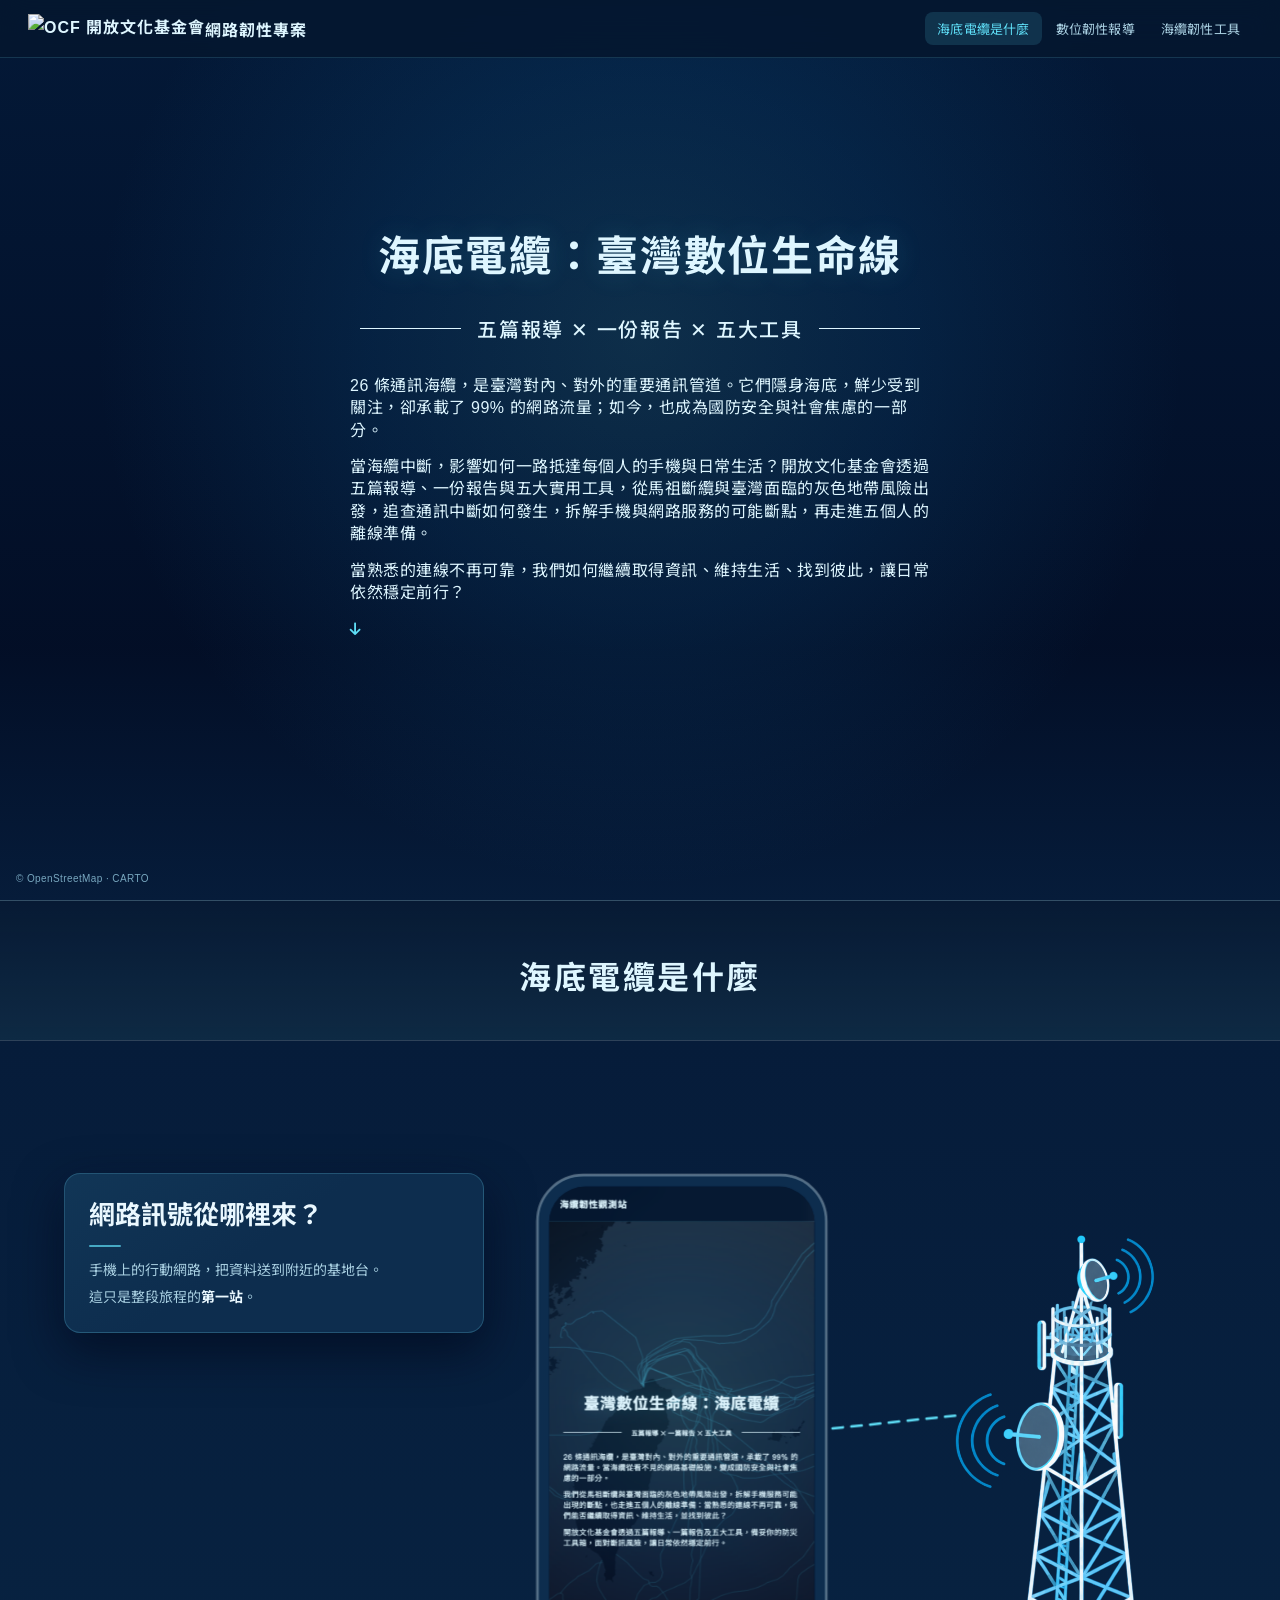
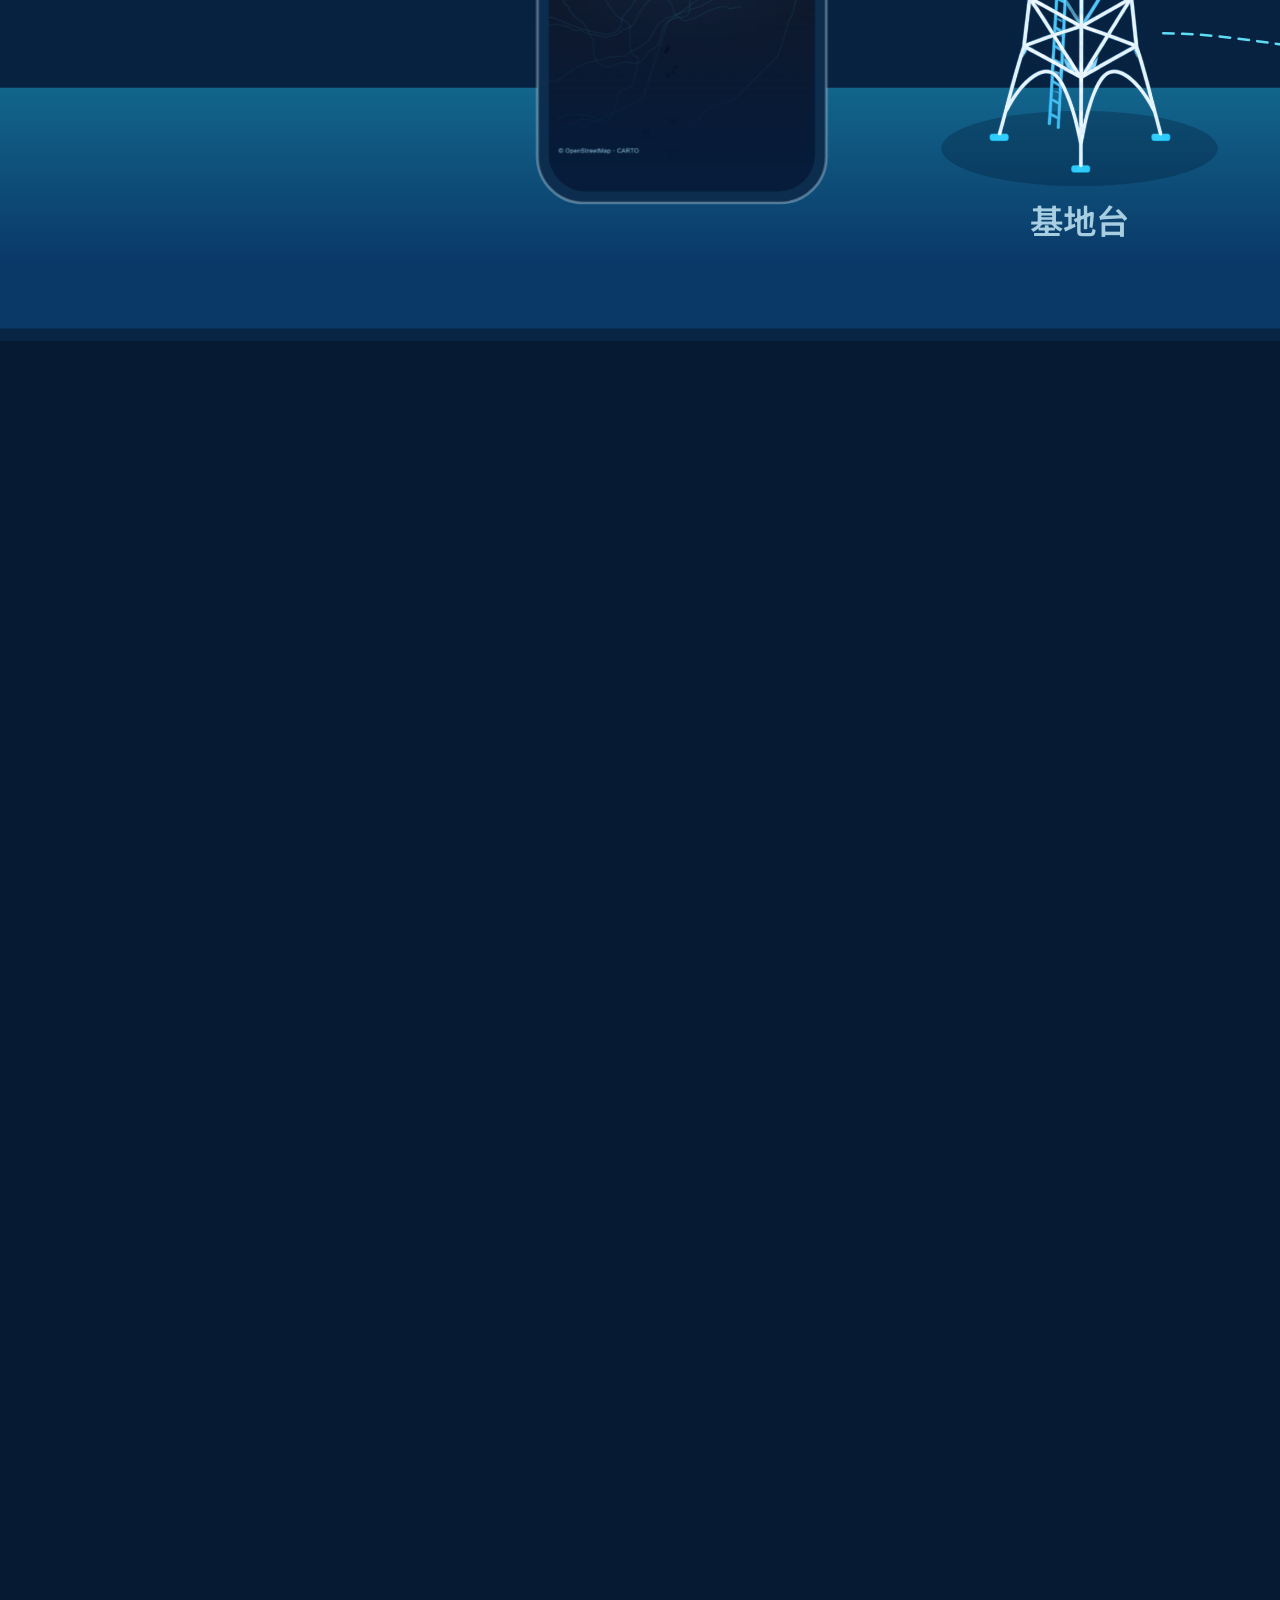
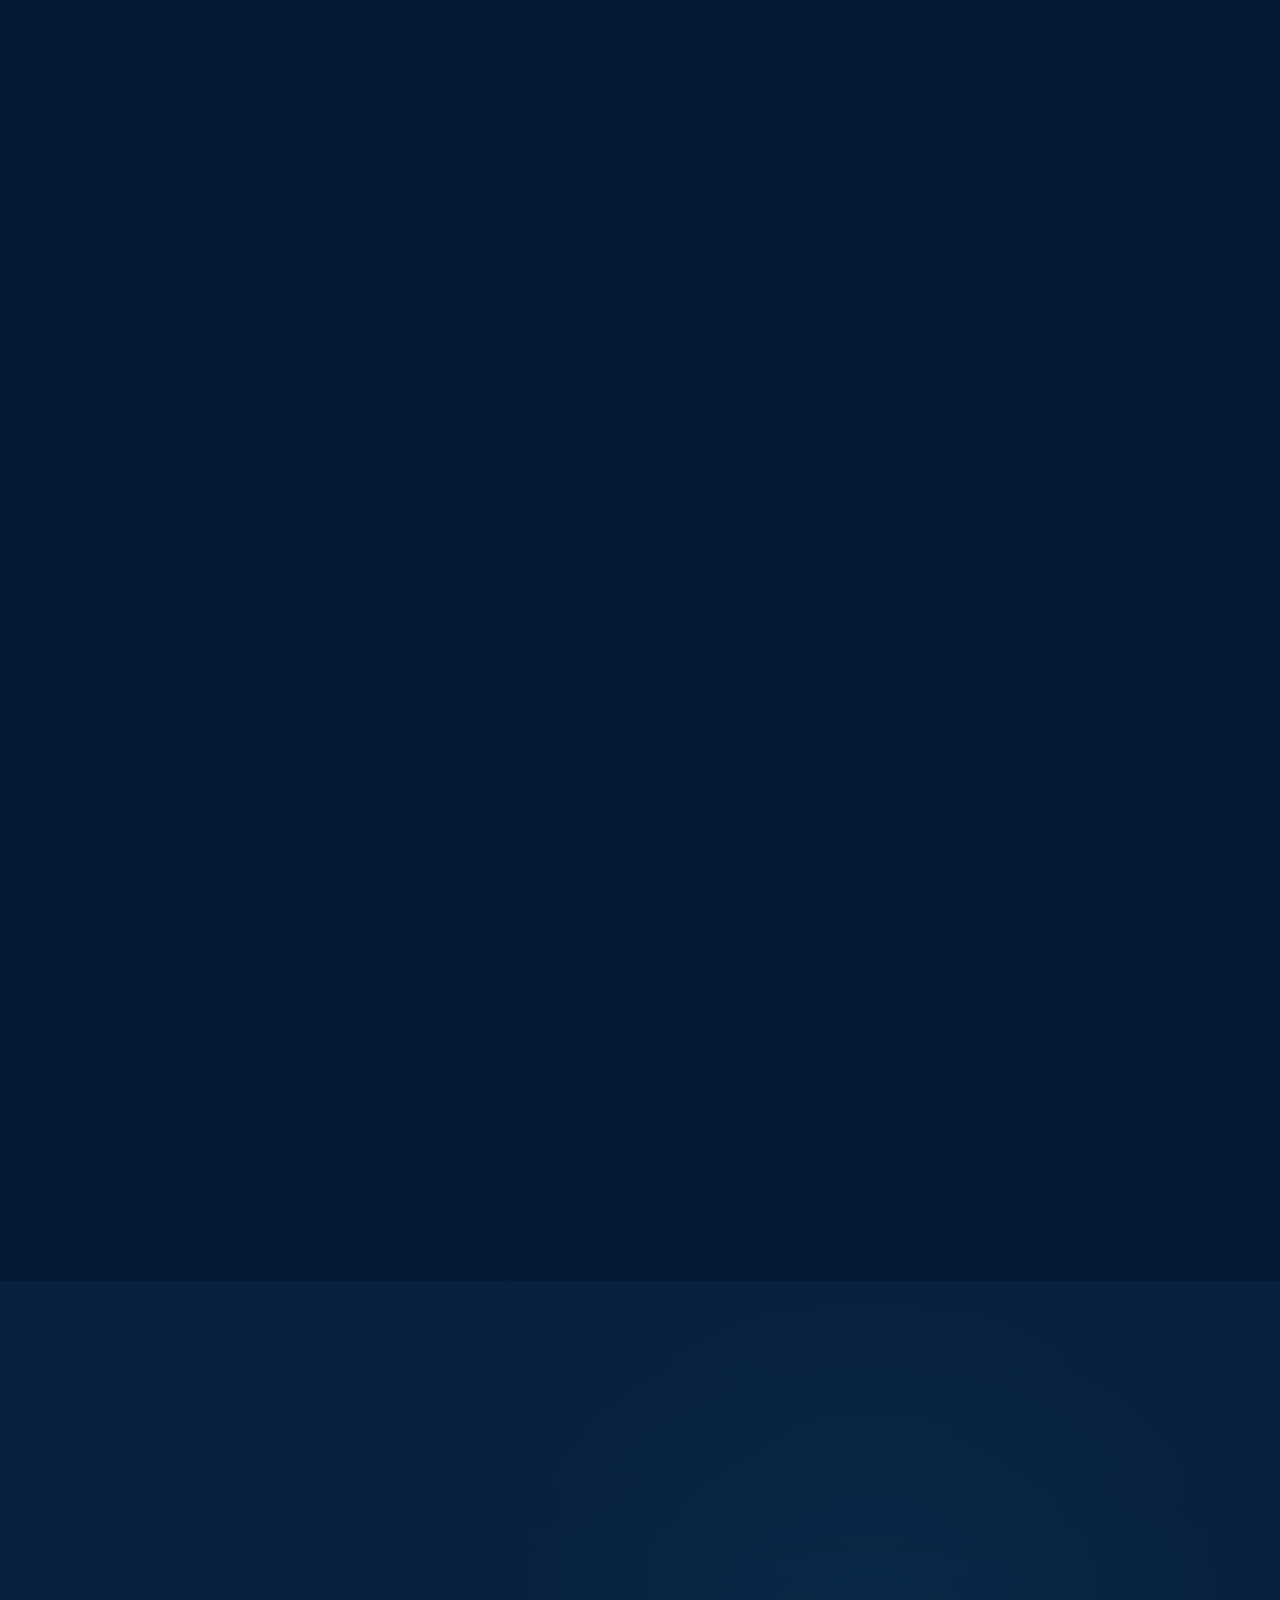
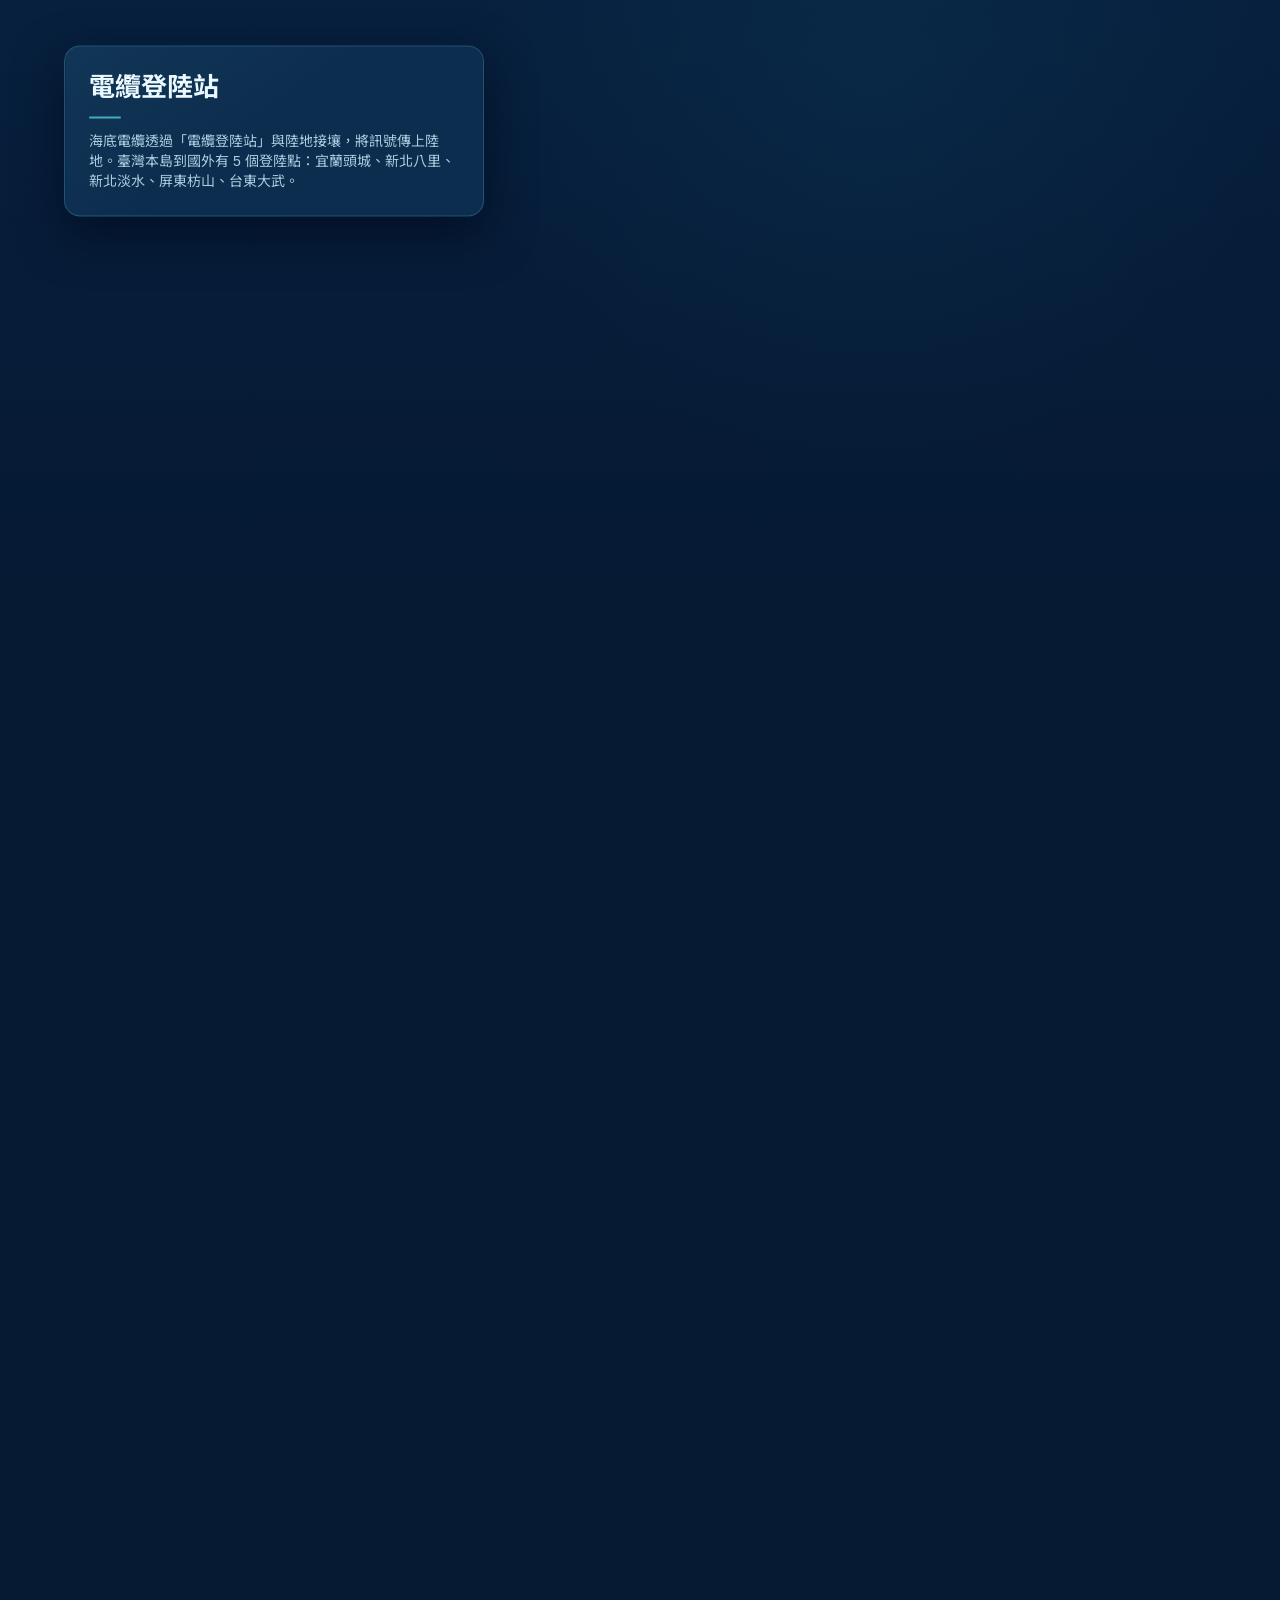
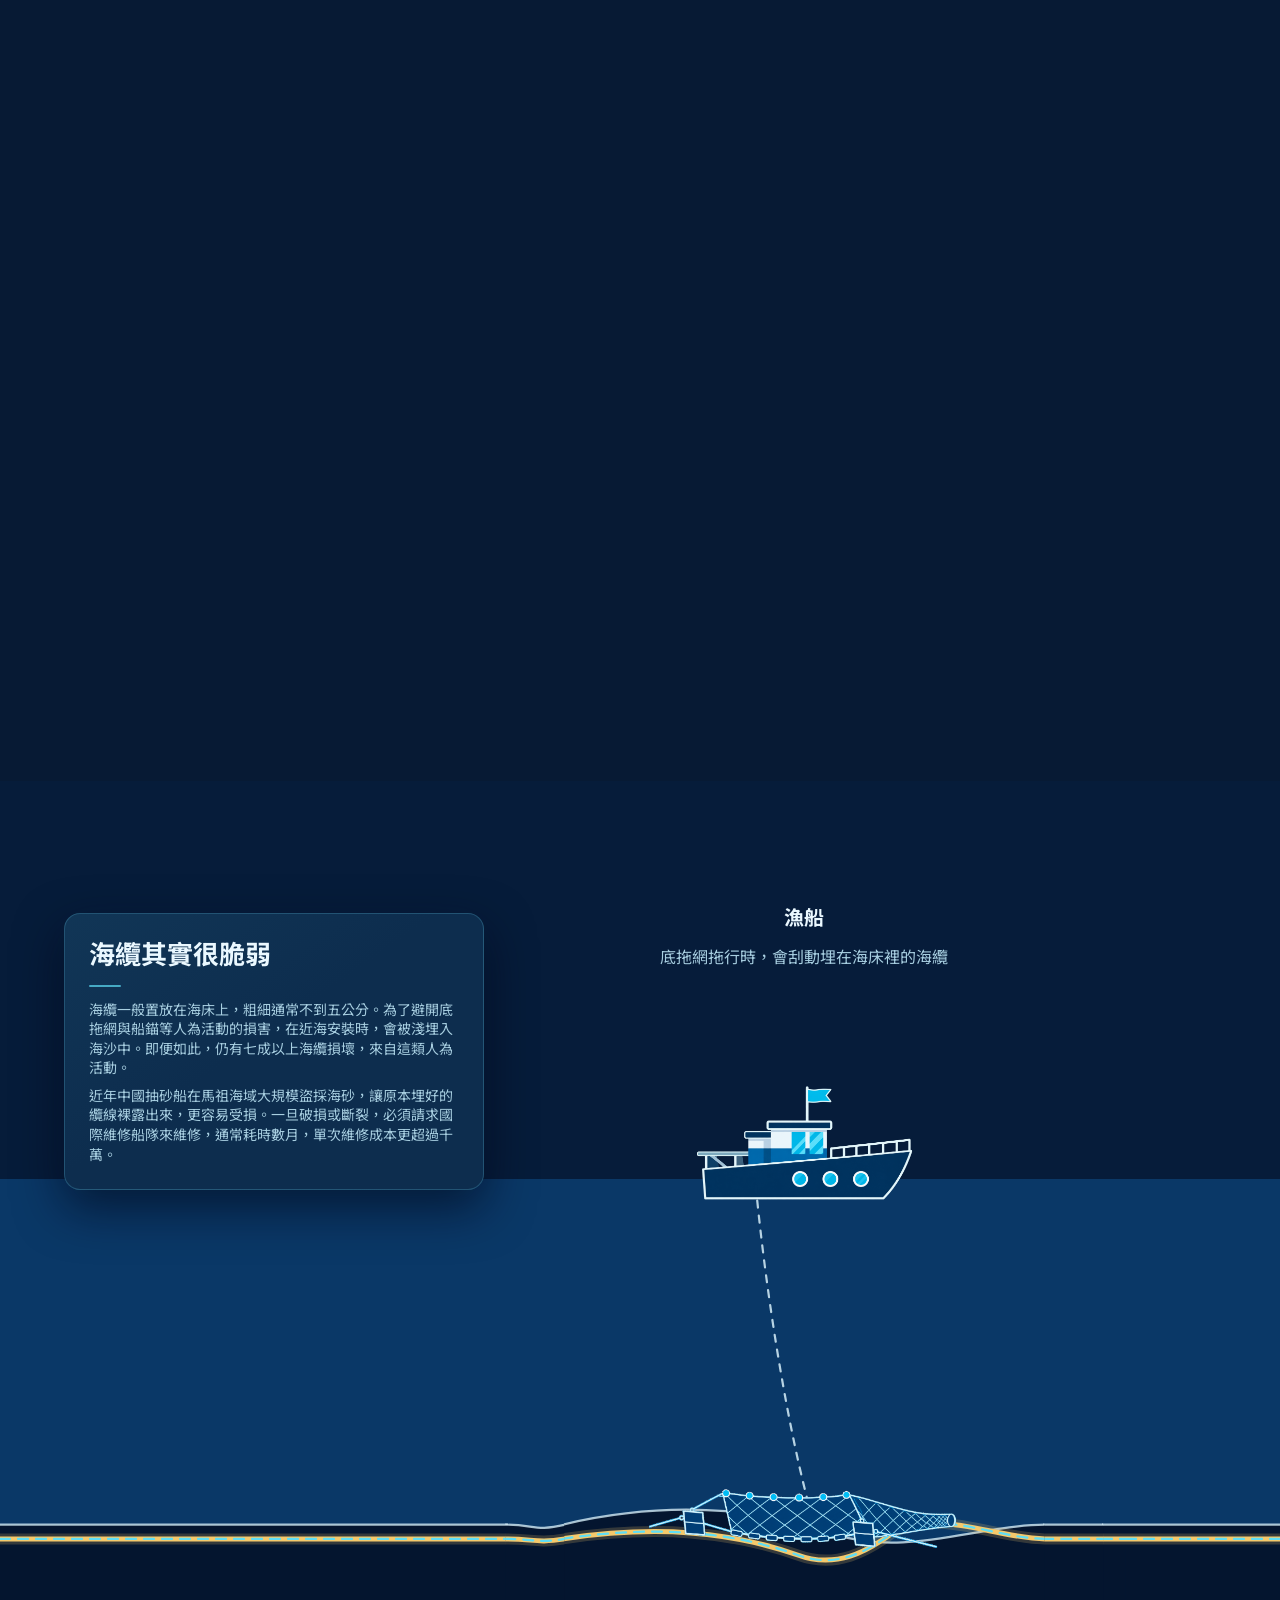
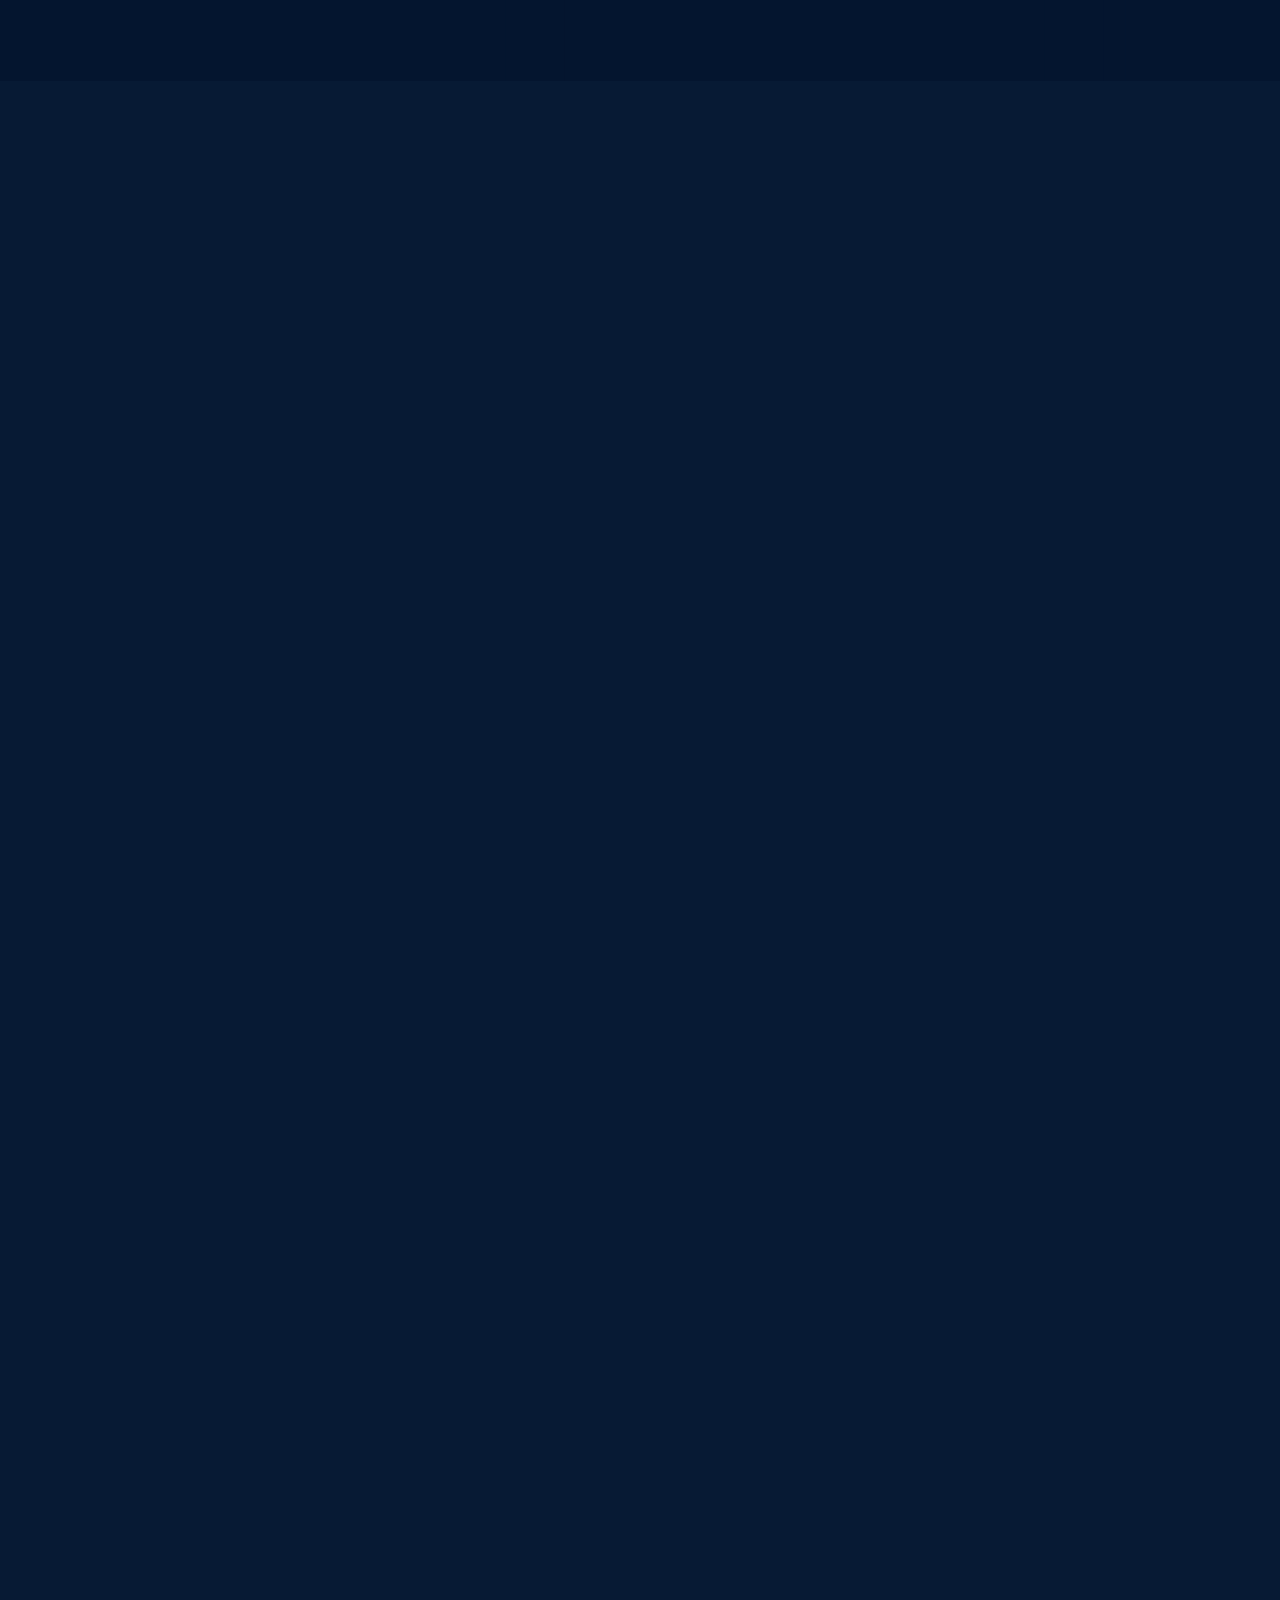
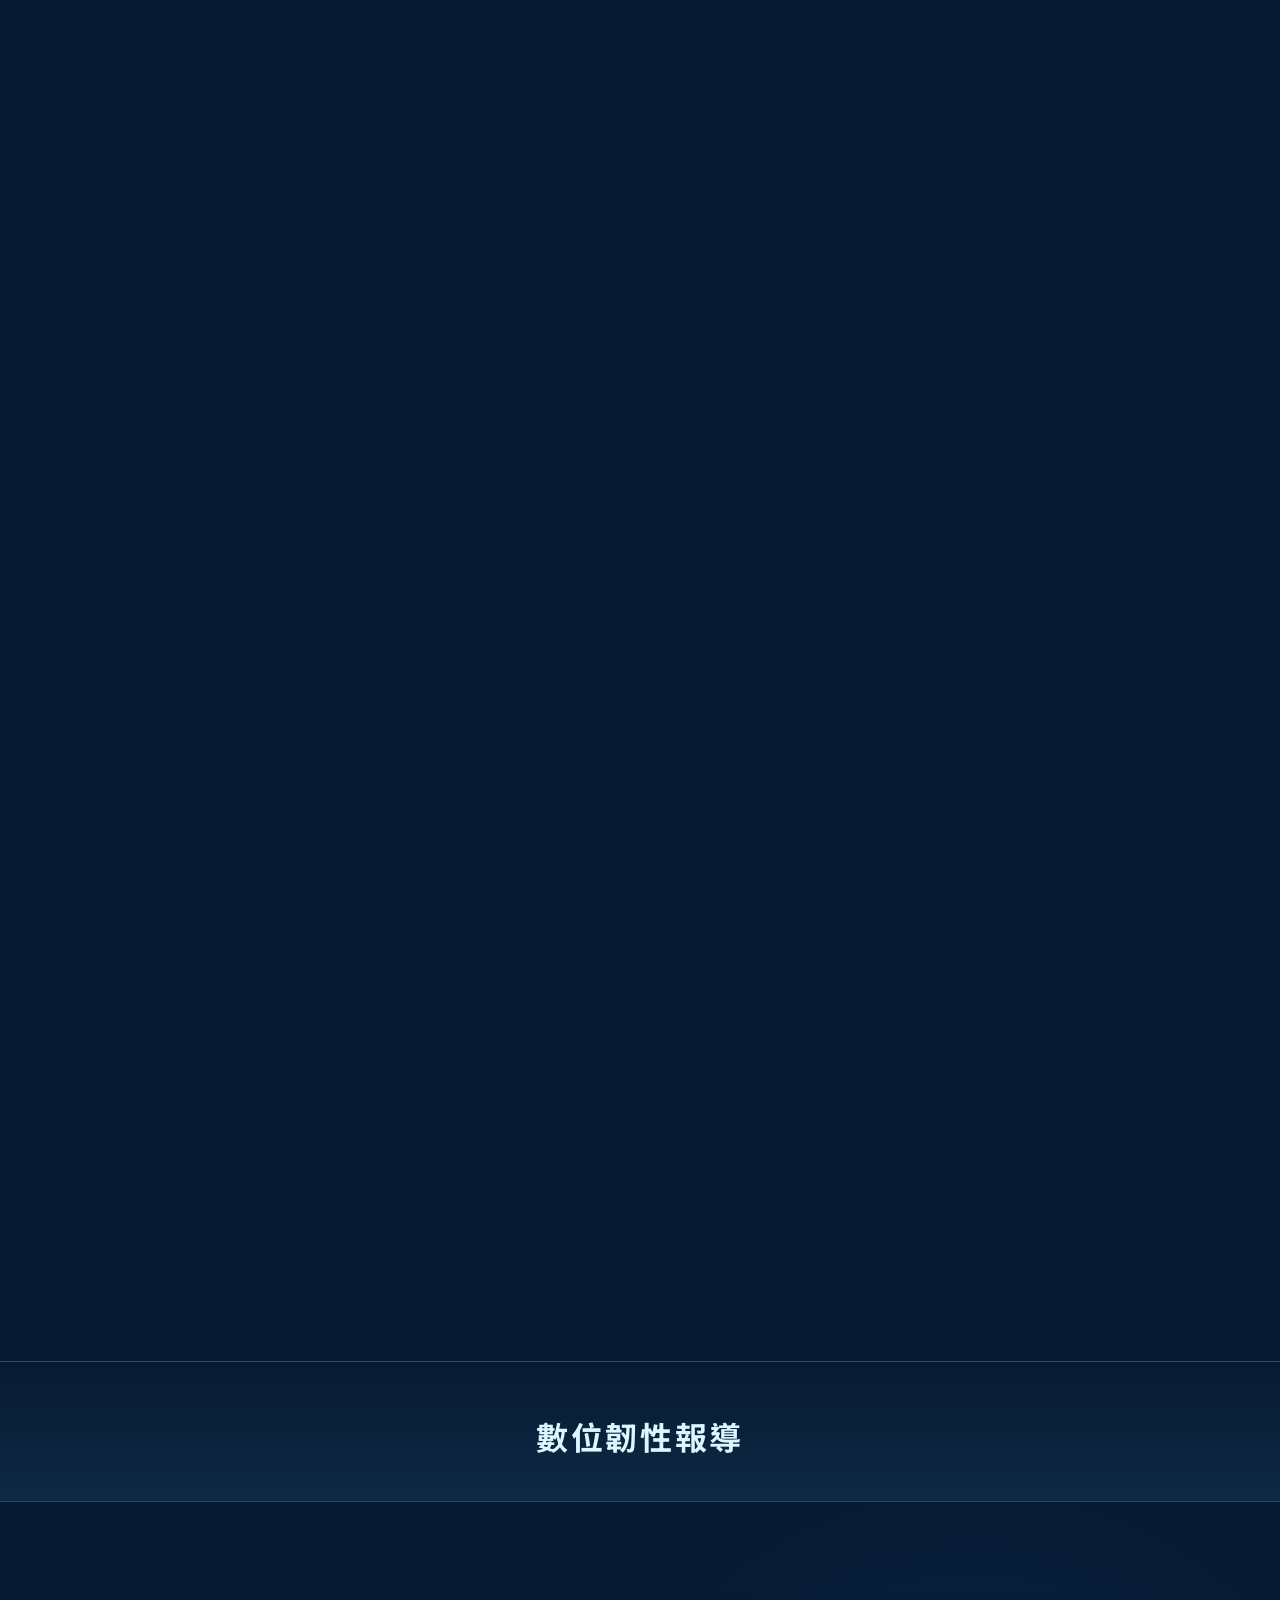
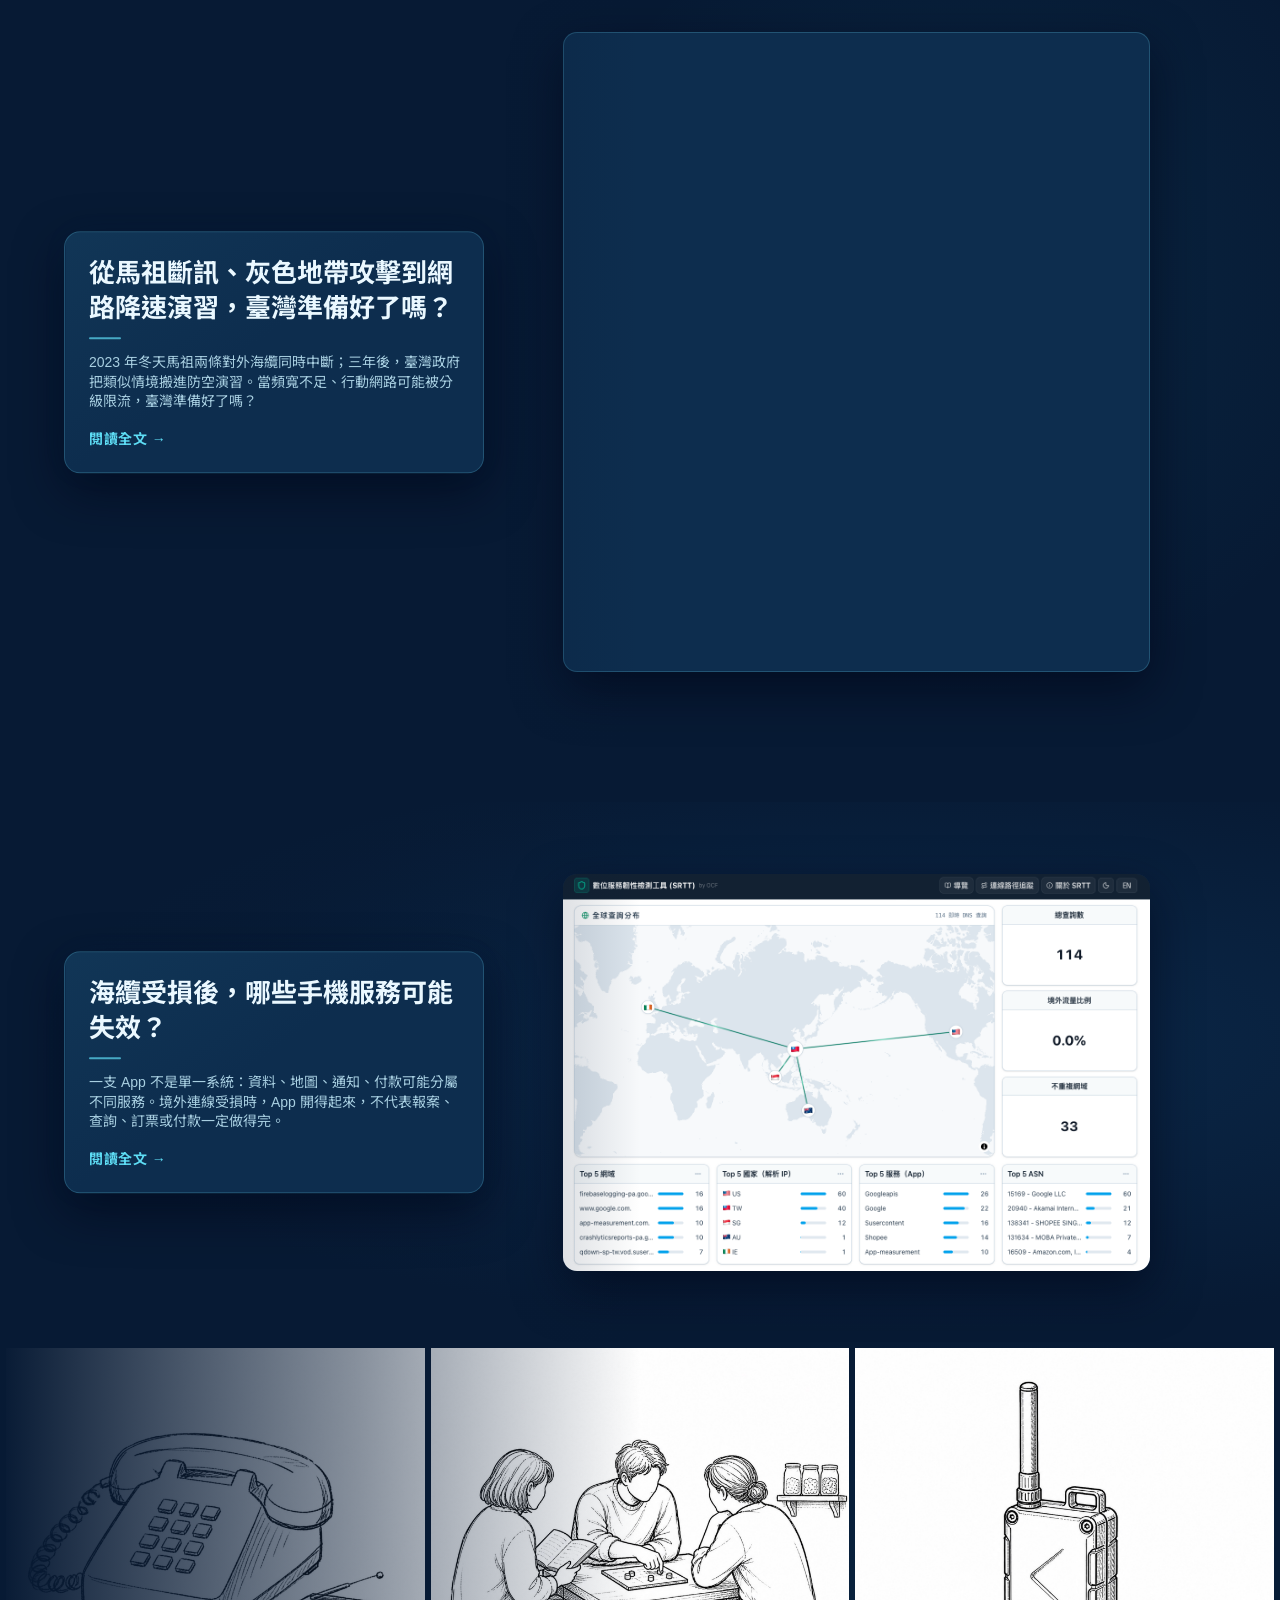
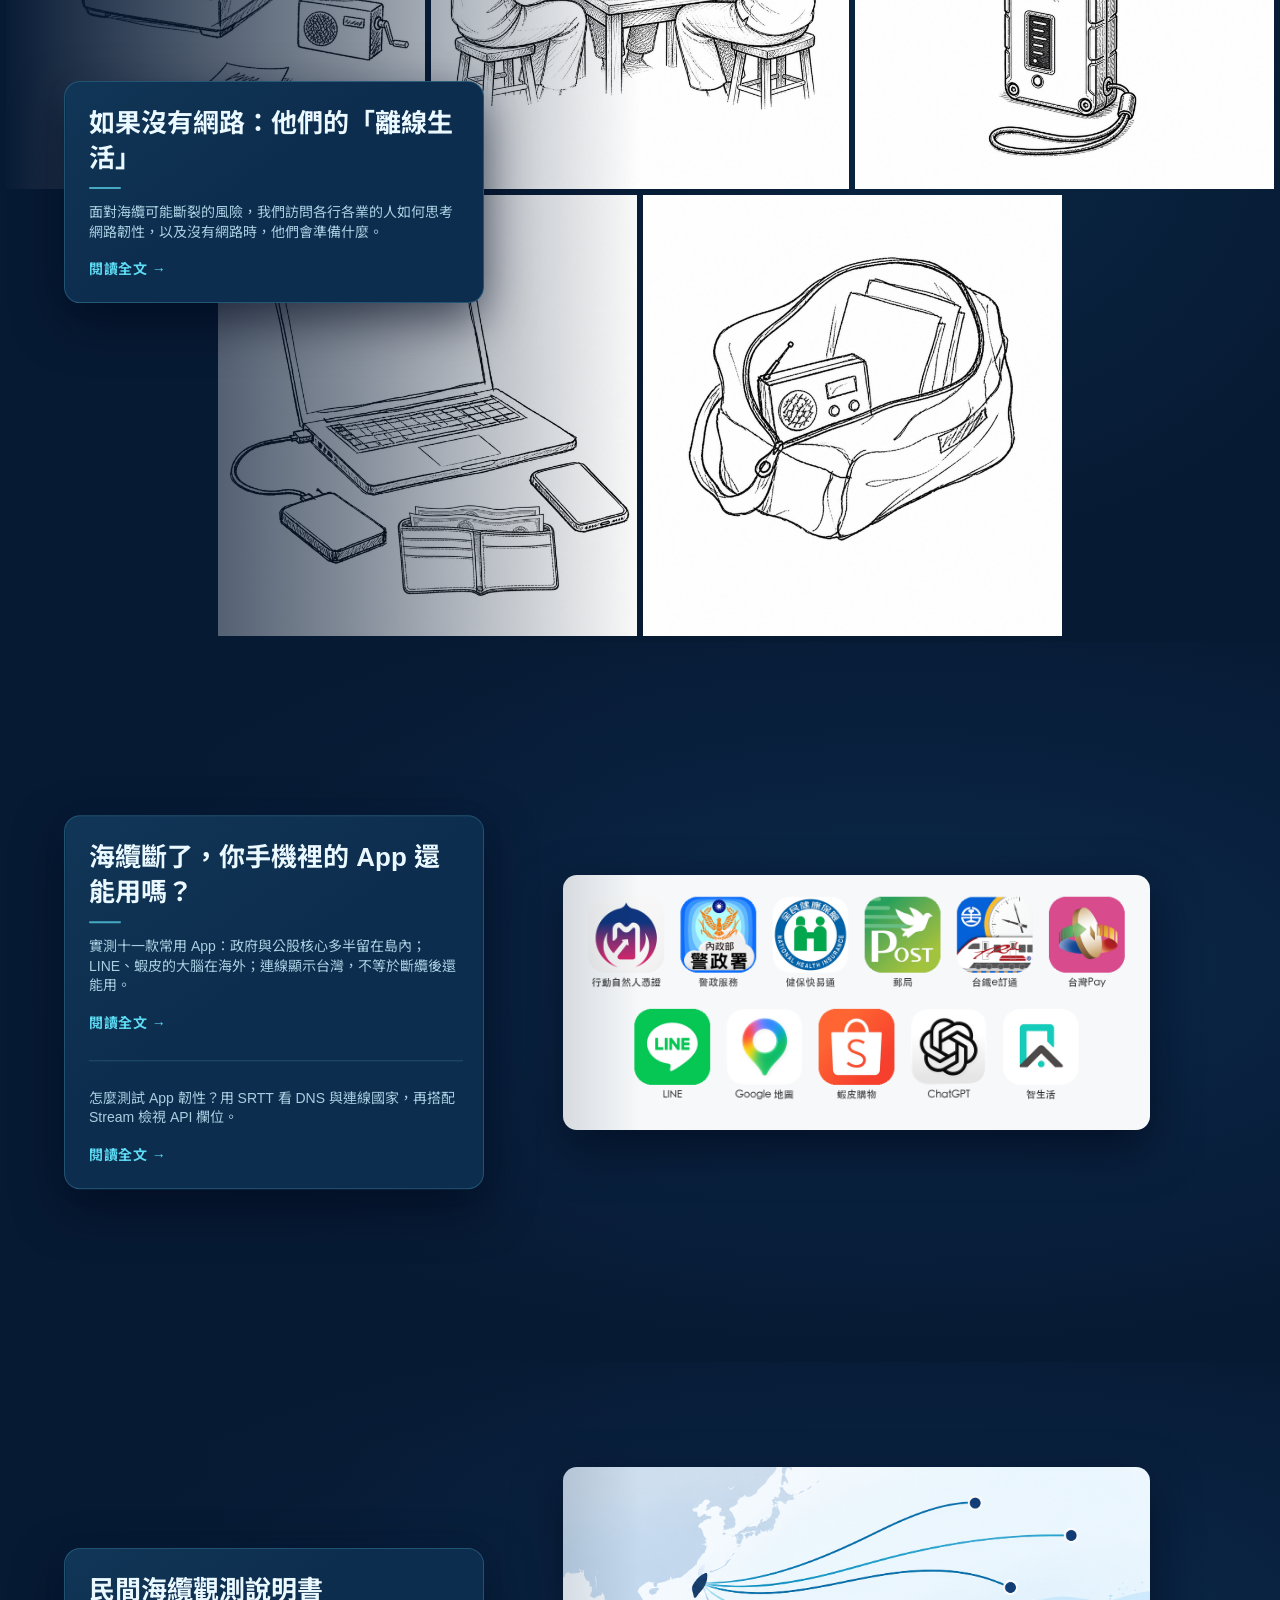
==== commit c6968389: "優化窄螢幕導覽：顯示目前項目並可點整列展開 漢堡斷點改為 640px，中央顯示目前章節，並新增僅小螢幕可見的封面導覽項。" ====
--- a/index.html
+++ b/index.html
@@ -26,7 +26,7 @@
   <header class="site-nav" id="site-nav"> <a class="site-nav-brand" href="./"><img class="site-nav-brand-logo" src="https://ocf.tw/mediakit/icon_white.png" alt="OCF 開放文化基金會">網路韌性專案</a> <button
       class="site-nav-toggle" type="button" aria-expanded="false" aria-controls="site-nav-menu"> <span
         class="visually-hidden">開啟選單</span> <span class="site-nav-burger" aria-hidden="true"></span> </button>
-    <nav id="site-nav-menu" class="site-nav-links" aria-label="主要"> <a href="#intro" class="is-active" data-nav="intro"
+    <nav id="site-nav-menu" class="site-nav-links" aria-label="主要"> <a href="#cover" data-nav="cover"> 網路韌性專案 </a><a href="#intro" class="is-active" data-nav="intro"
         aria-current="page"> 海底電纜是什麼 </a><a href="#articles" data-nav="articles"> 數位韌性報導 </a><a href="#portals"
         data-nav="portals"> 海纜韌性工具 </a> </nav>
   </header>
--- a/styles.css
+++ b/styles.css
@@ -178,6 +178,10 @@
   background: var(--nav-hover);
 }
 
+.site-nav-links > a[data-nav="cover"] {
+  display: none;
+}
+
 .site-nav-ext {
   font-size: 11px;
   opacity: 0.7;
@@ -190,6 +194,17 @@
   align-items: center;
   justify-content: center;
   border-radius: 8px;
+}
+
+.site-nav-current {
+  display: none;
+  overflow: hidden;
+  text-overflow: ellipsis;
+  white-space: nowrap;
+  font-size: 14px;
+  font-weight: 400;
+  letter-spacing: 0.02em;
+  color: var(--cyan);
 }
 
 .site-nav-burger,
@@ -1346,19 +1361,33 @@
   margin: 2em 0;
 }
 
-@media (max-width: 1080px) {
+@media (max-width: 640px) {
   .site-nav {
     padding: 0 14px 0 18px;
+    gap: 10px;
+    cursor: pointer;
   }
 
   .site-nav-brand {
-    font-size: 15px;
+    font-size: 0;
+  }
+
+  .site-nav-current {
+    display: block;
+    position: absolute;
+    left: 50%;
+    top: 50%;
+    transform: translate(-50%, -50%);
+    max-width: min(52vw, calc(100% - 120px));
+    text-align: center;
+    pointer-events: none;
   }
 
   .site-nav-toggle {
     display: flex;
     order: 2;
     margin-left: auto;
+    flex-shrink: 0;
   }
 
   .site-nav-links {
@@ -1383,9 +1412,13 @@
     padding: 12px 10px;
     font-size: 15px;
   }
-}
-
-@media (min-width: 1081px) {
+
+  .site-nav-links > a[data-nav="cover"] {
+    display: inline-flex;
+  }
+}
+
+@media (min-width: 641px) {
   .site-nav-links {
     order: 2;
     margin-left: auto;
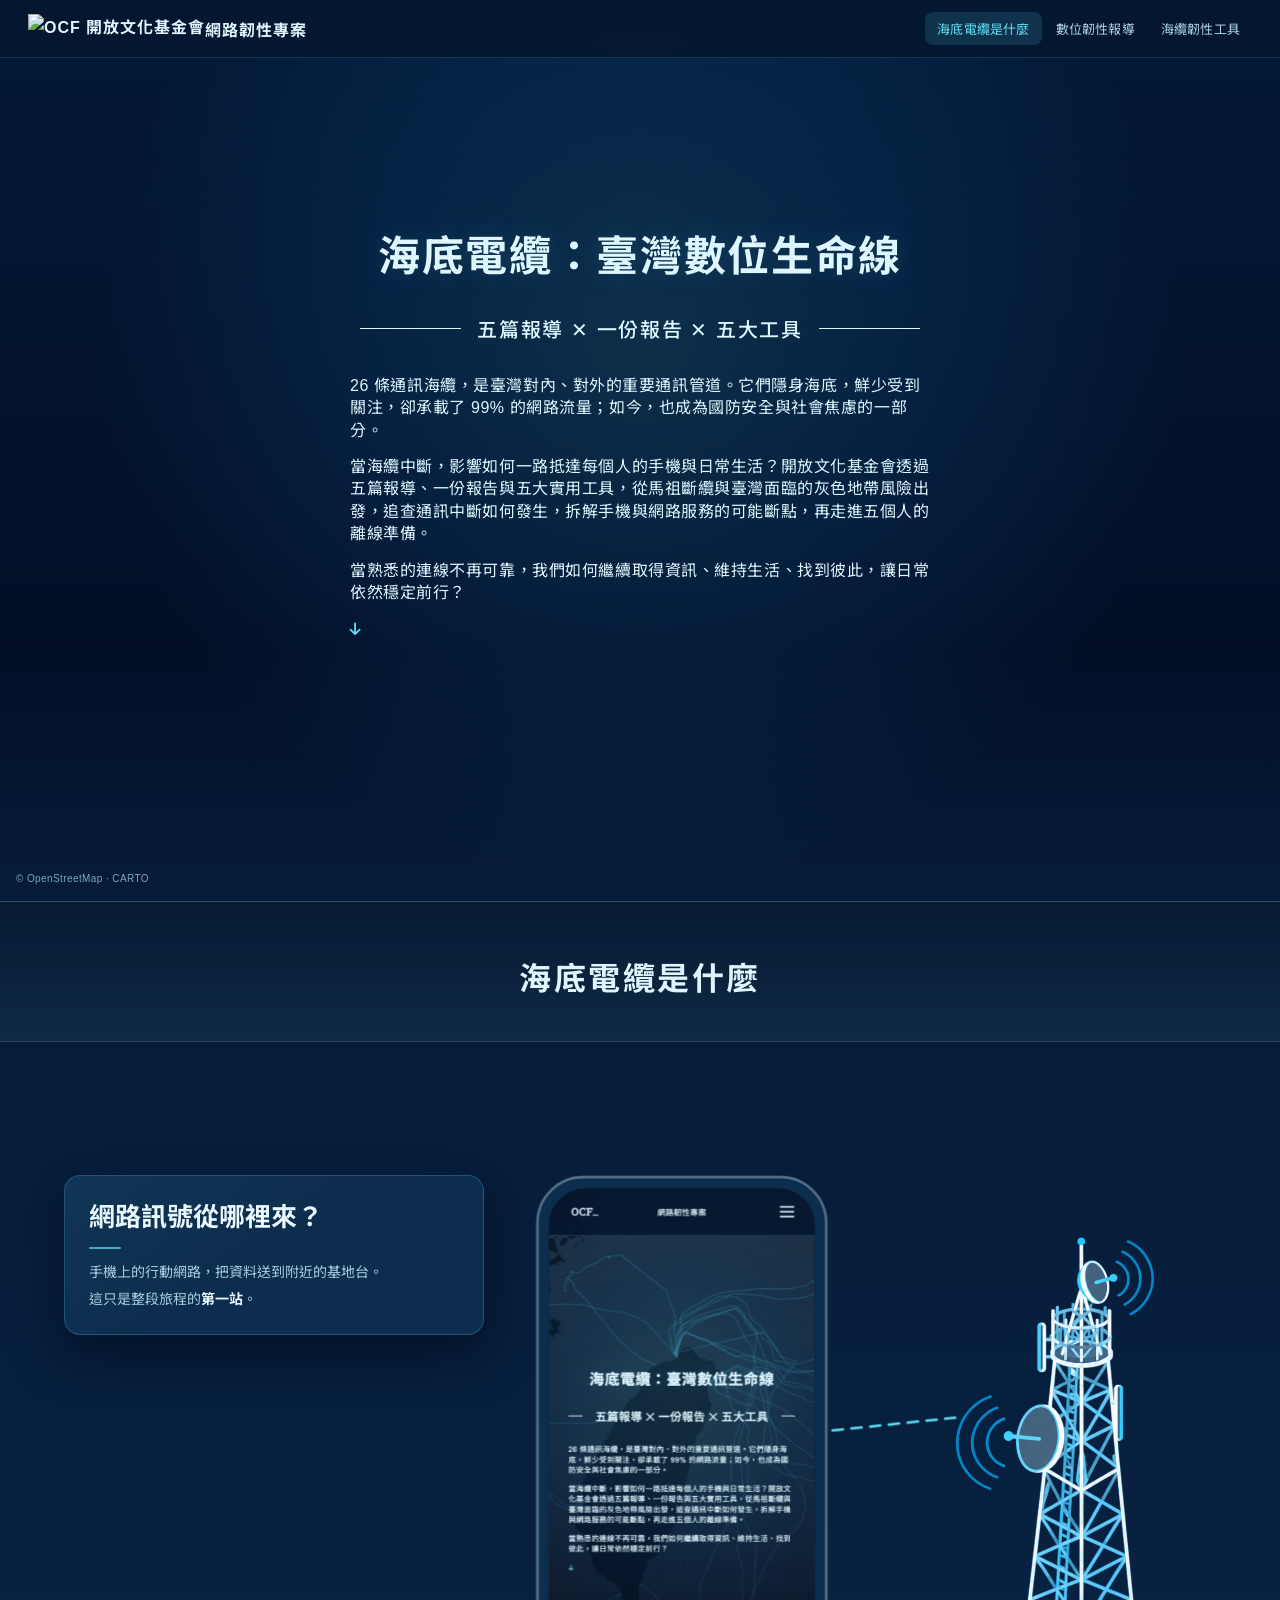
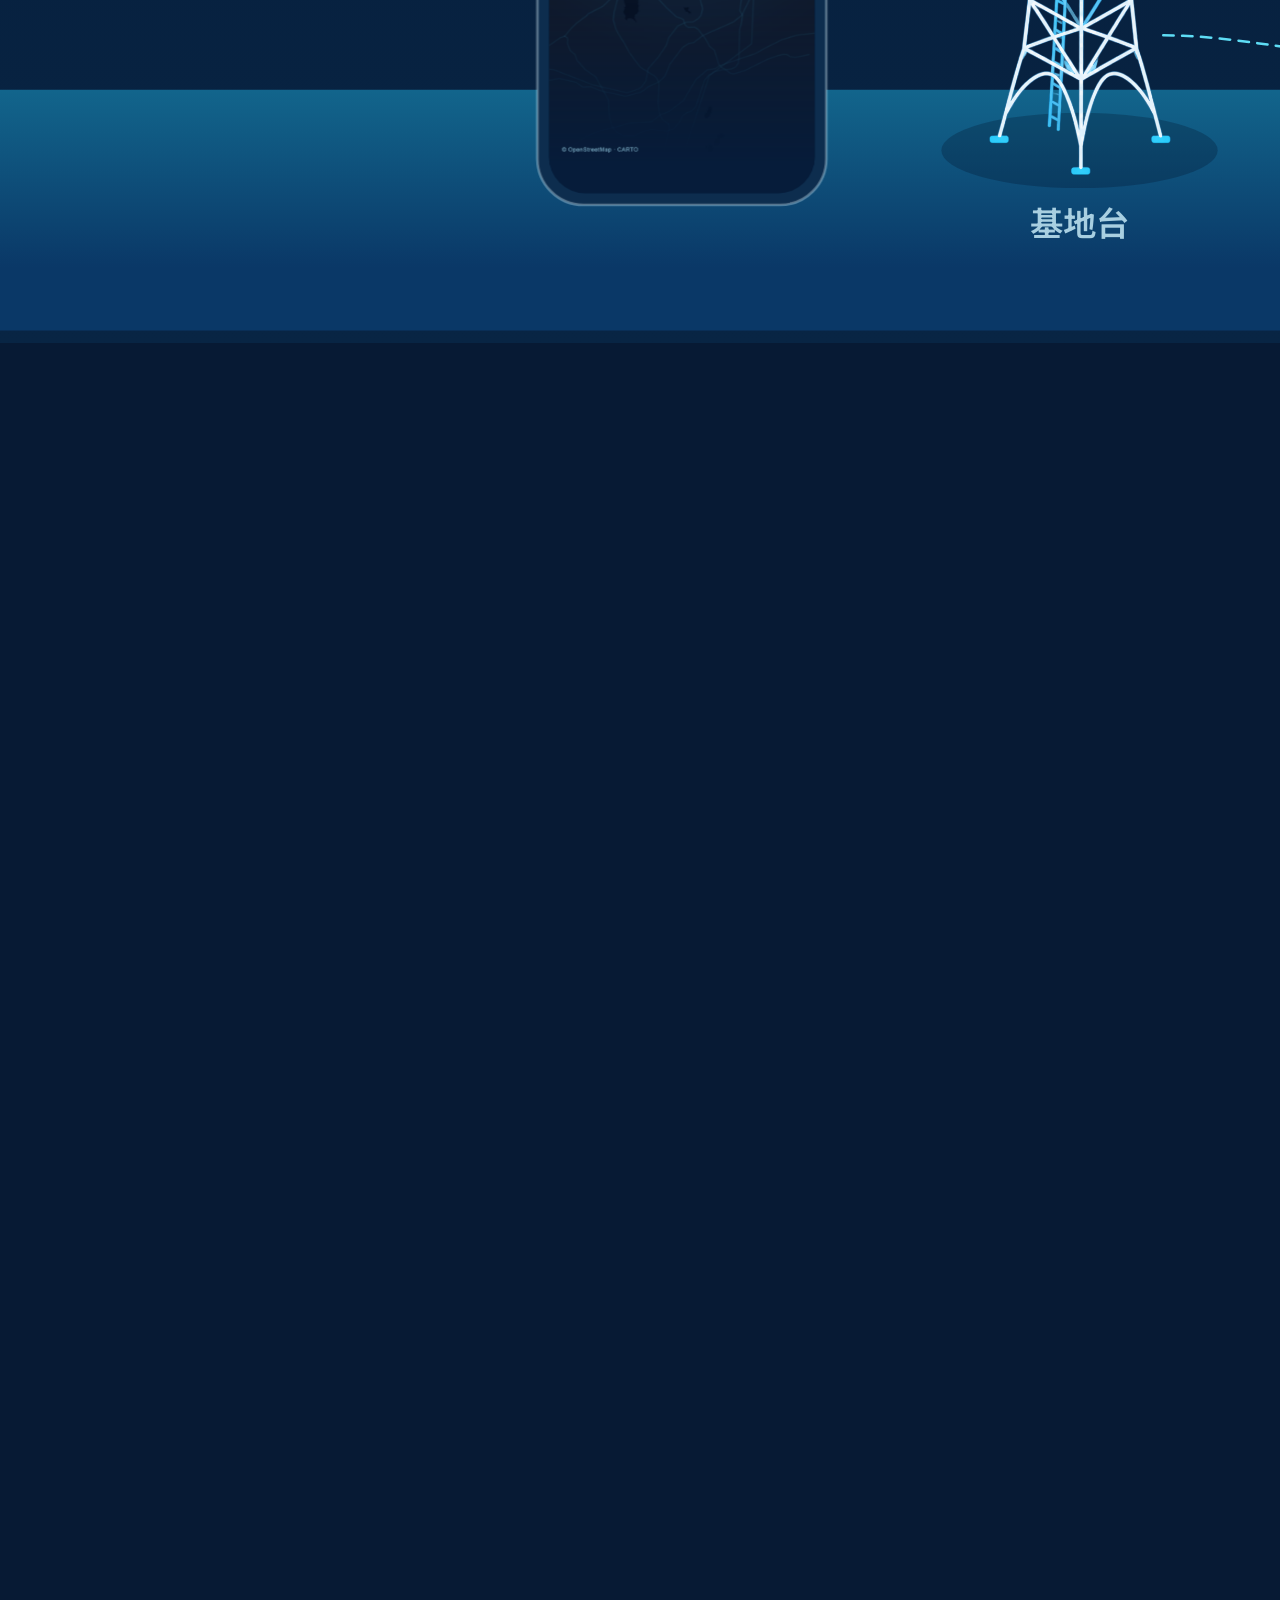
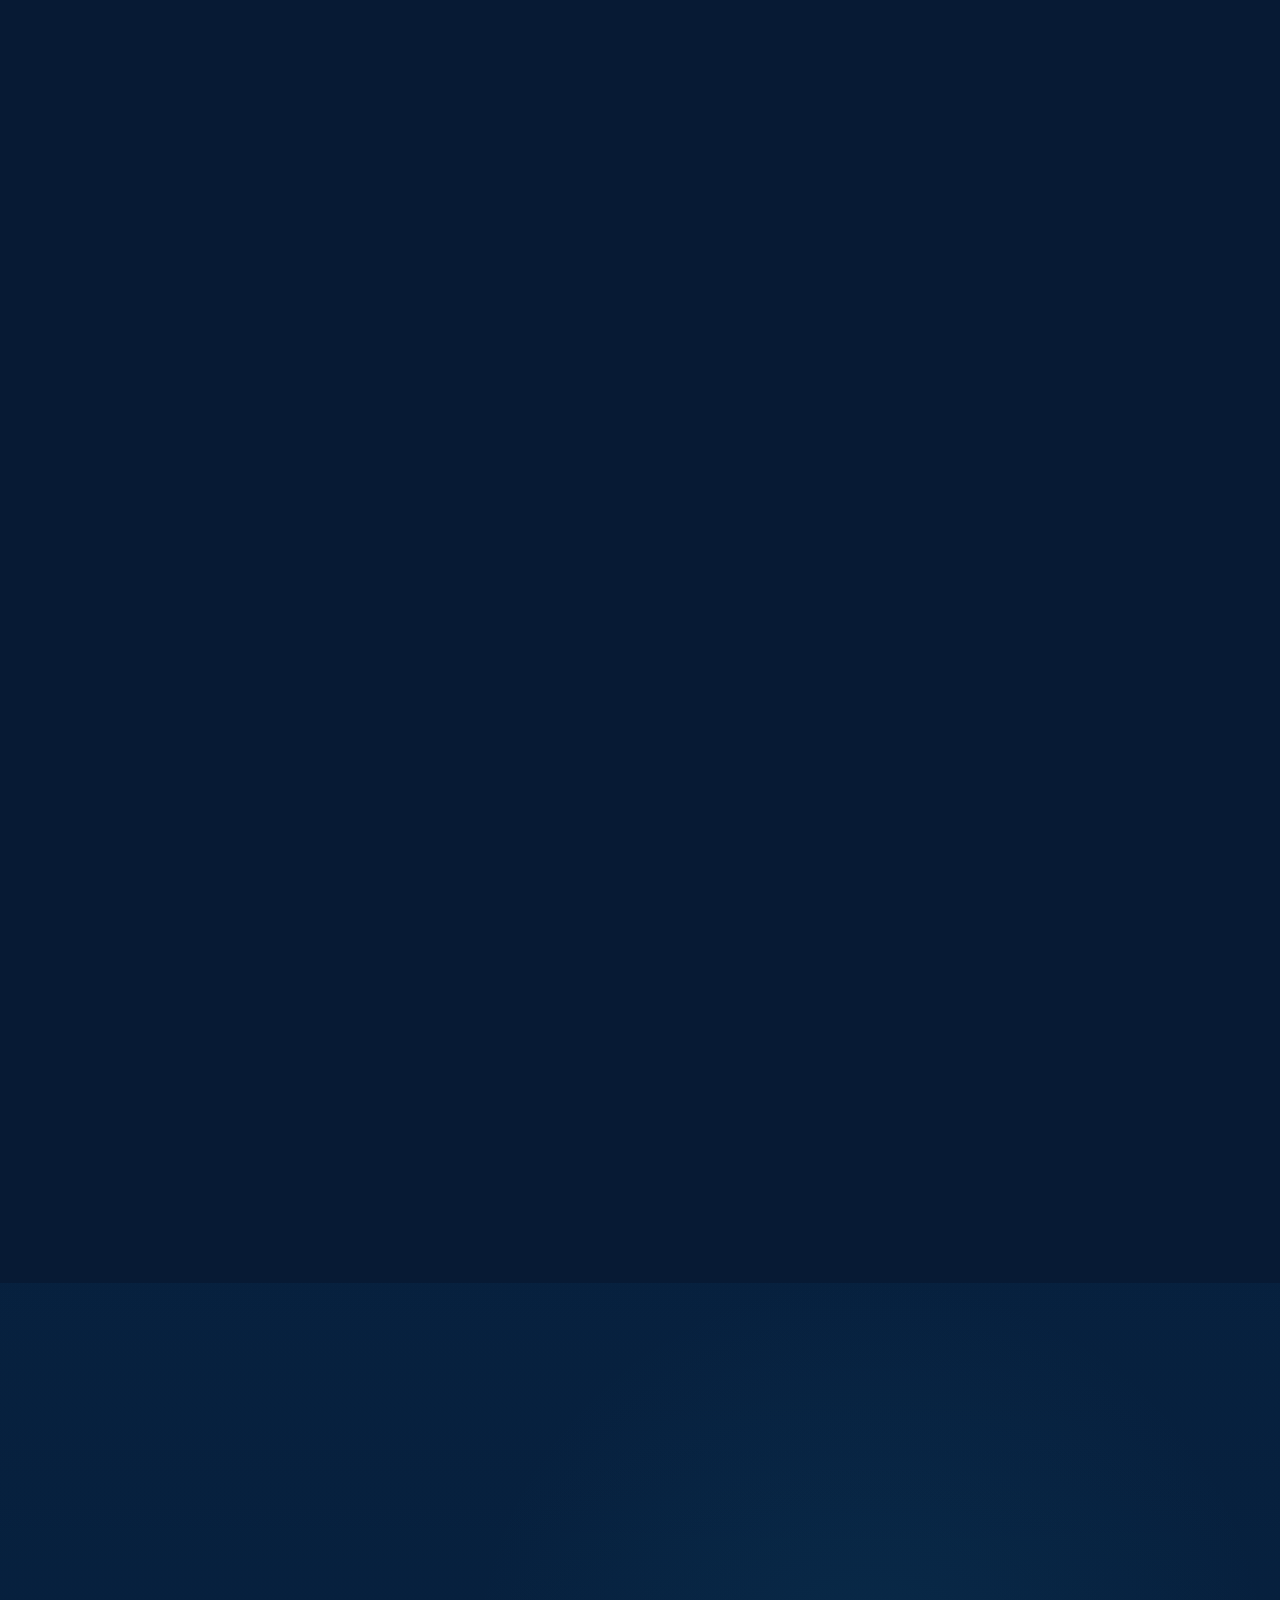
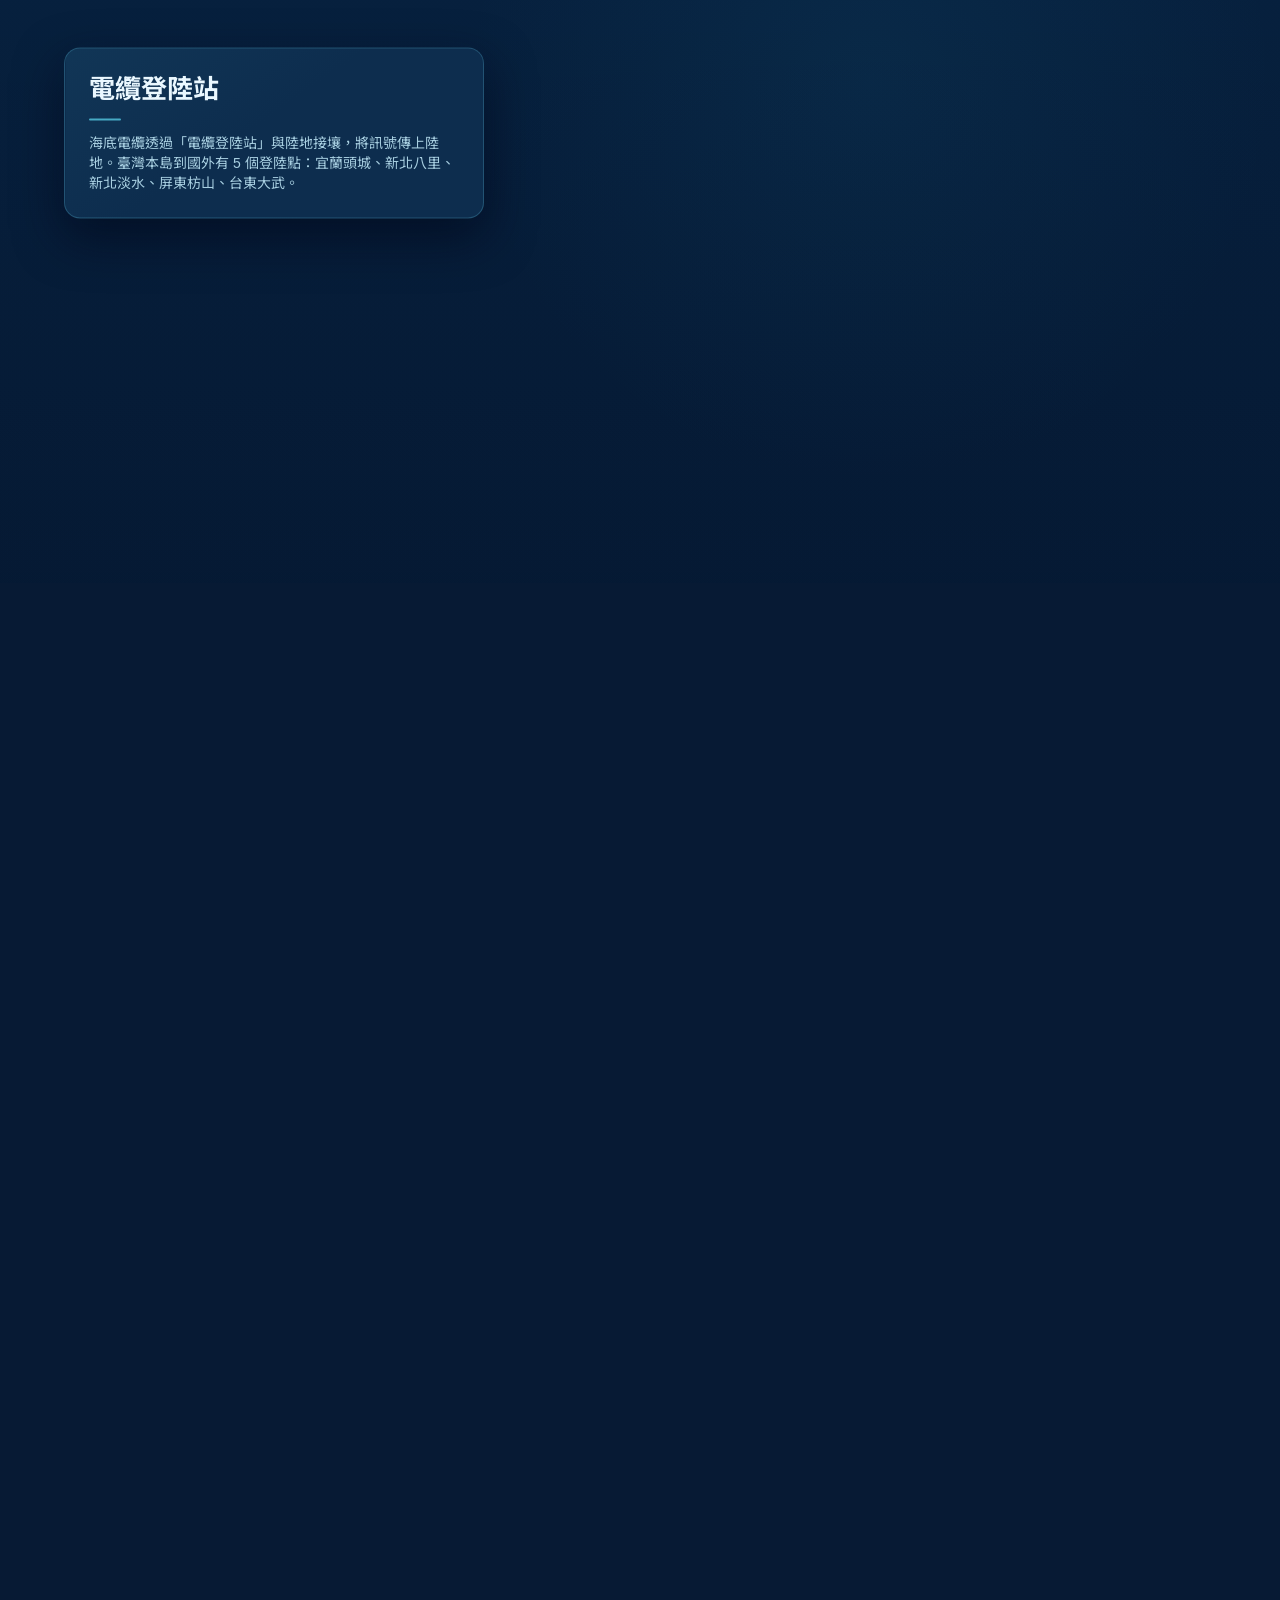
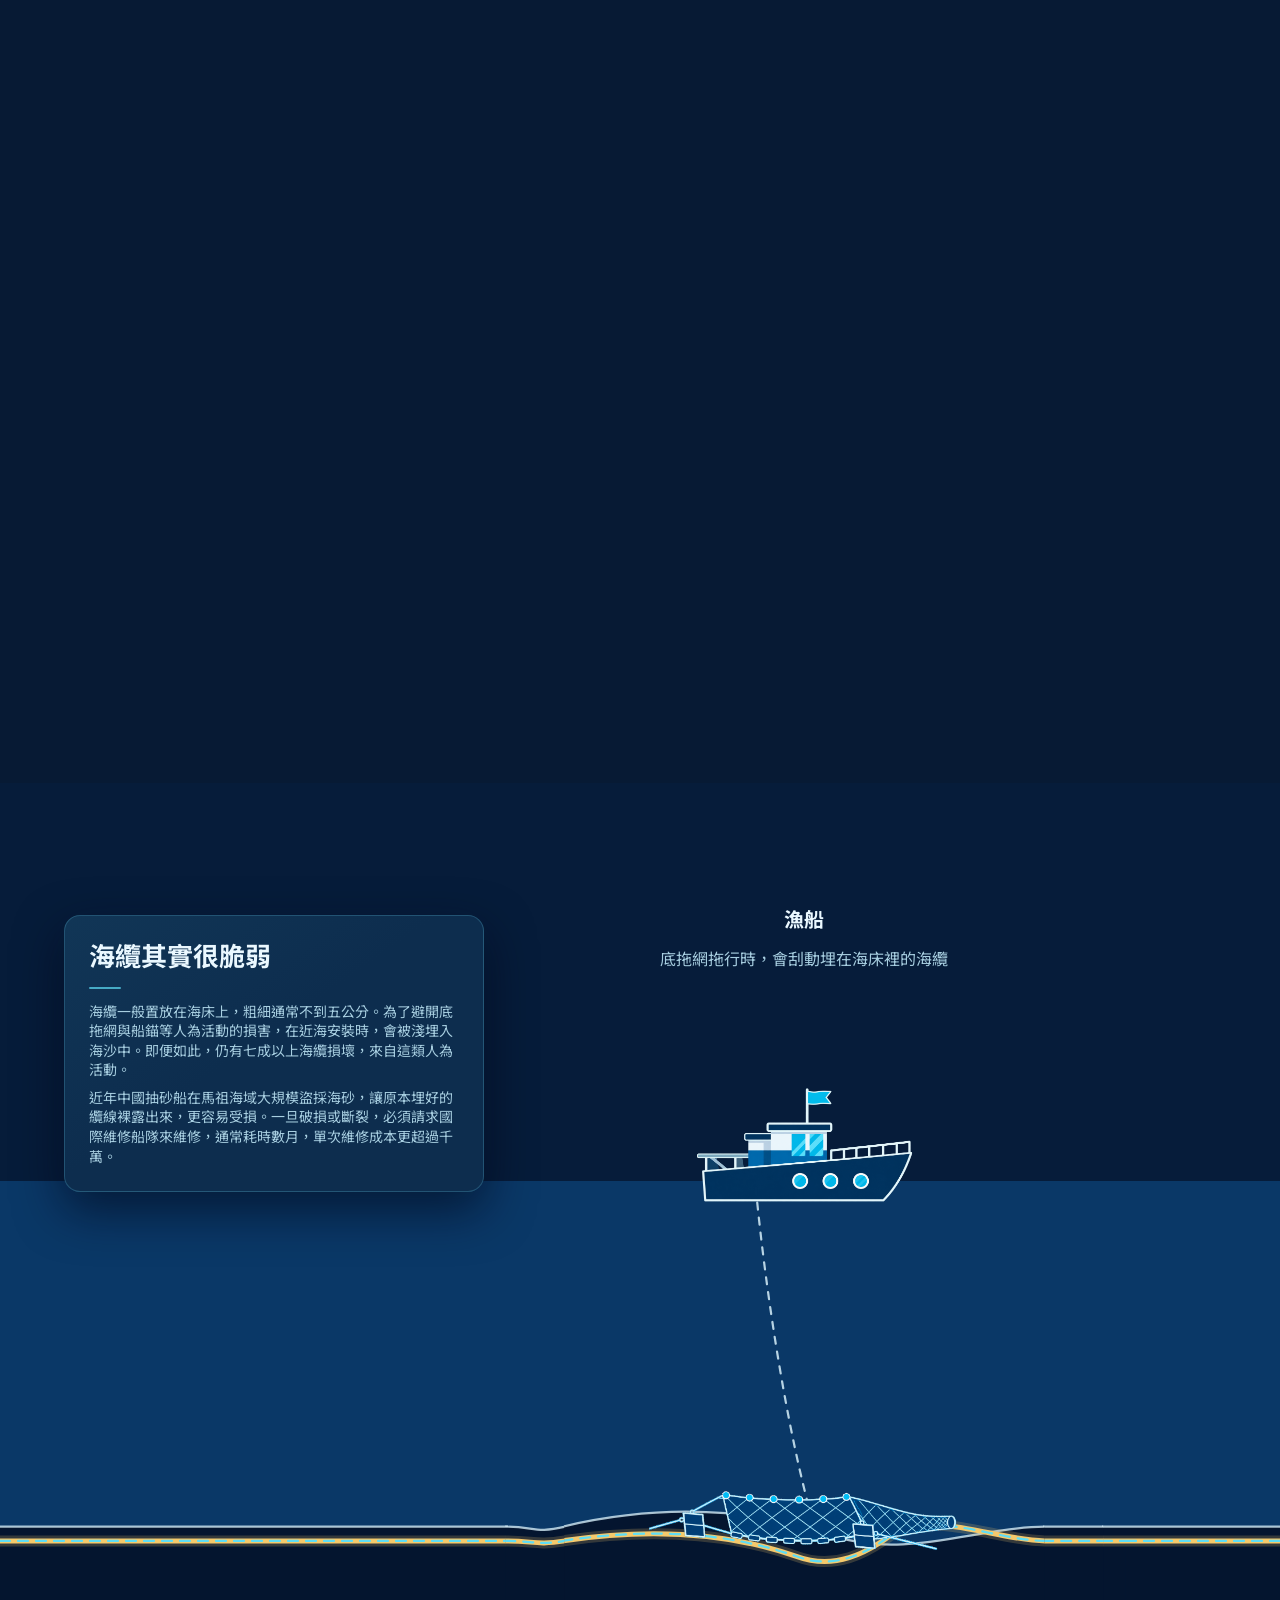
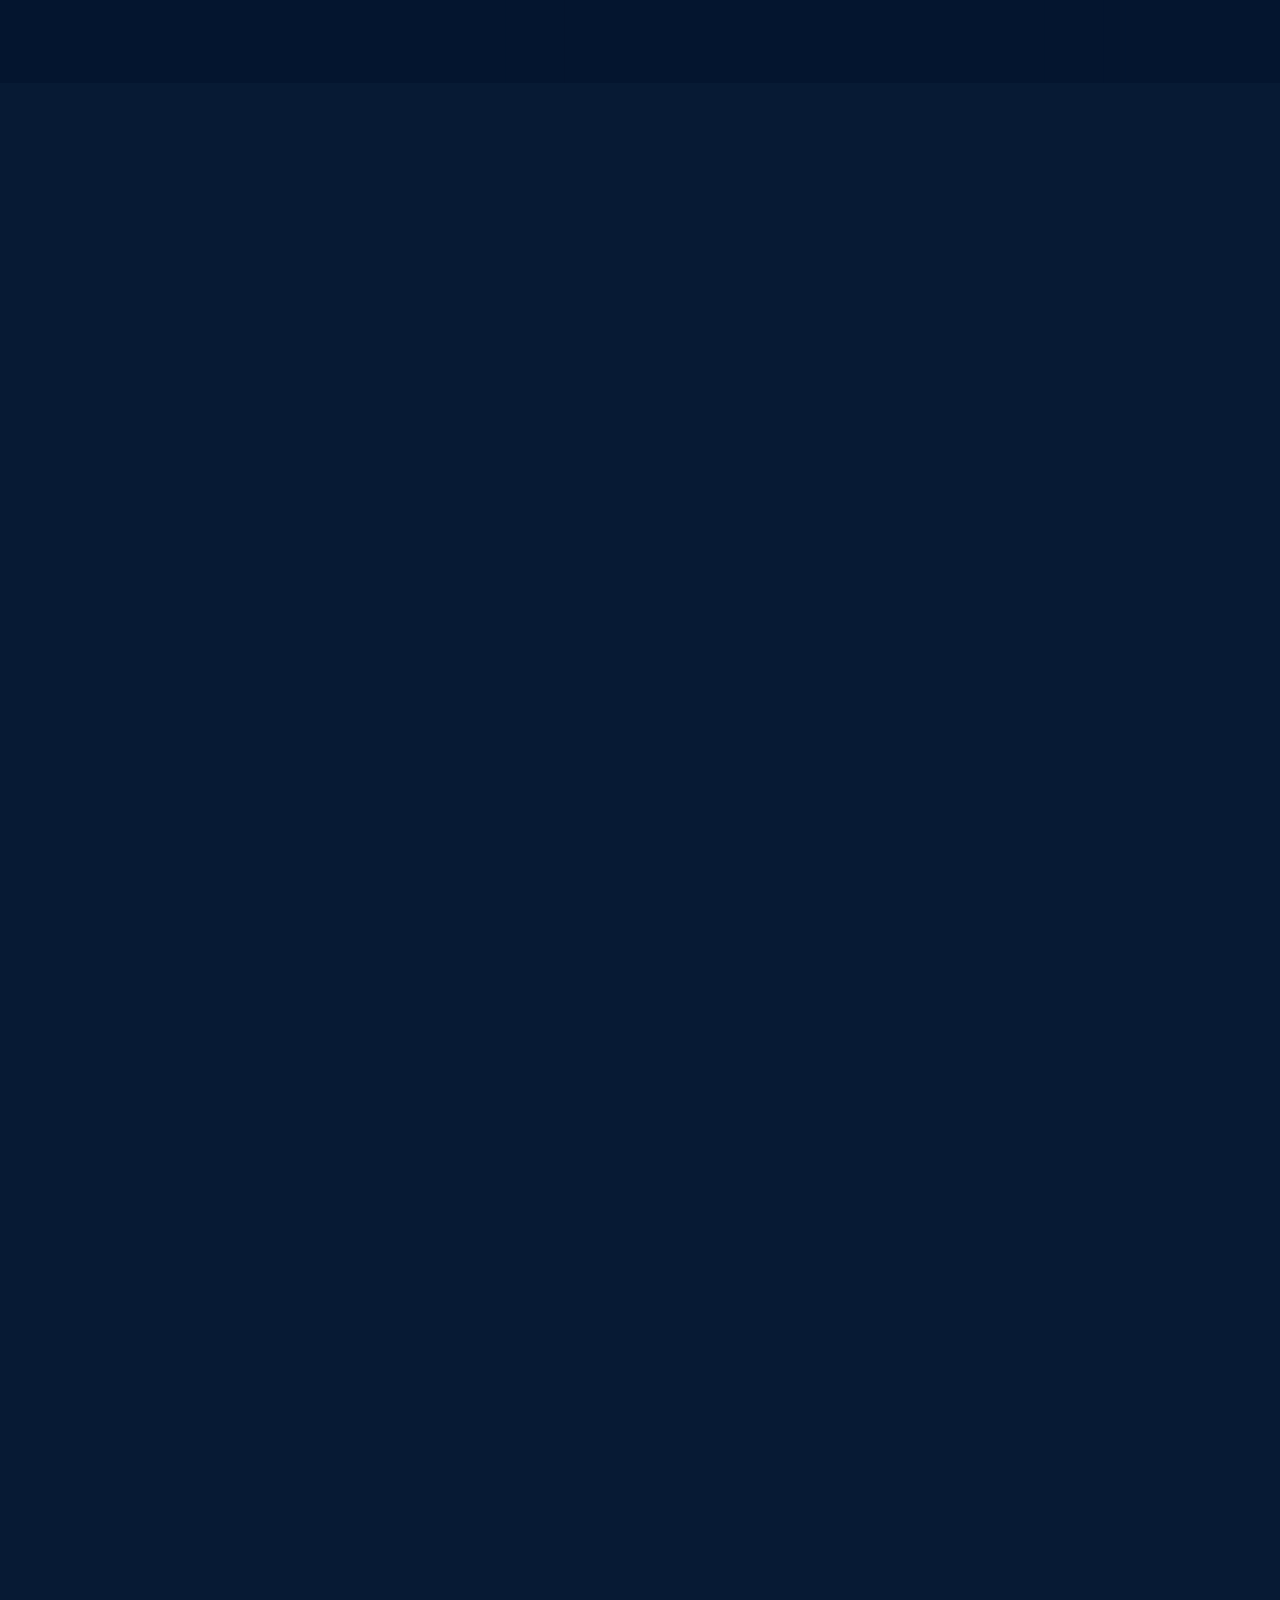
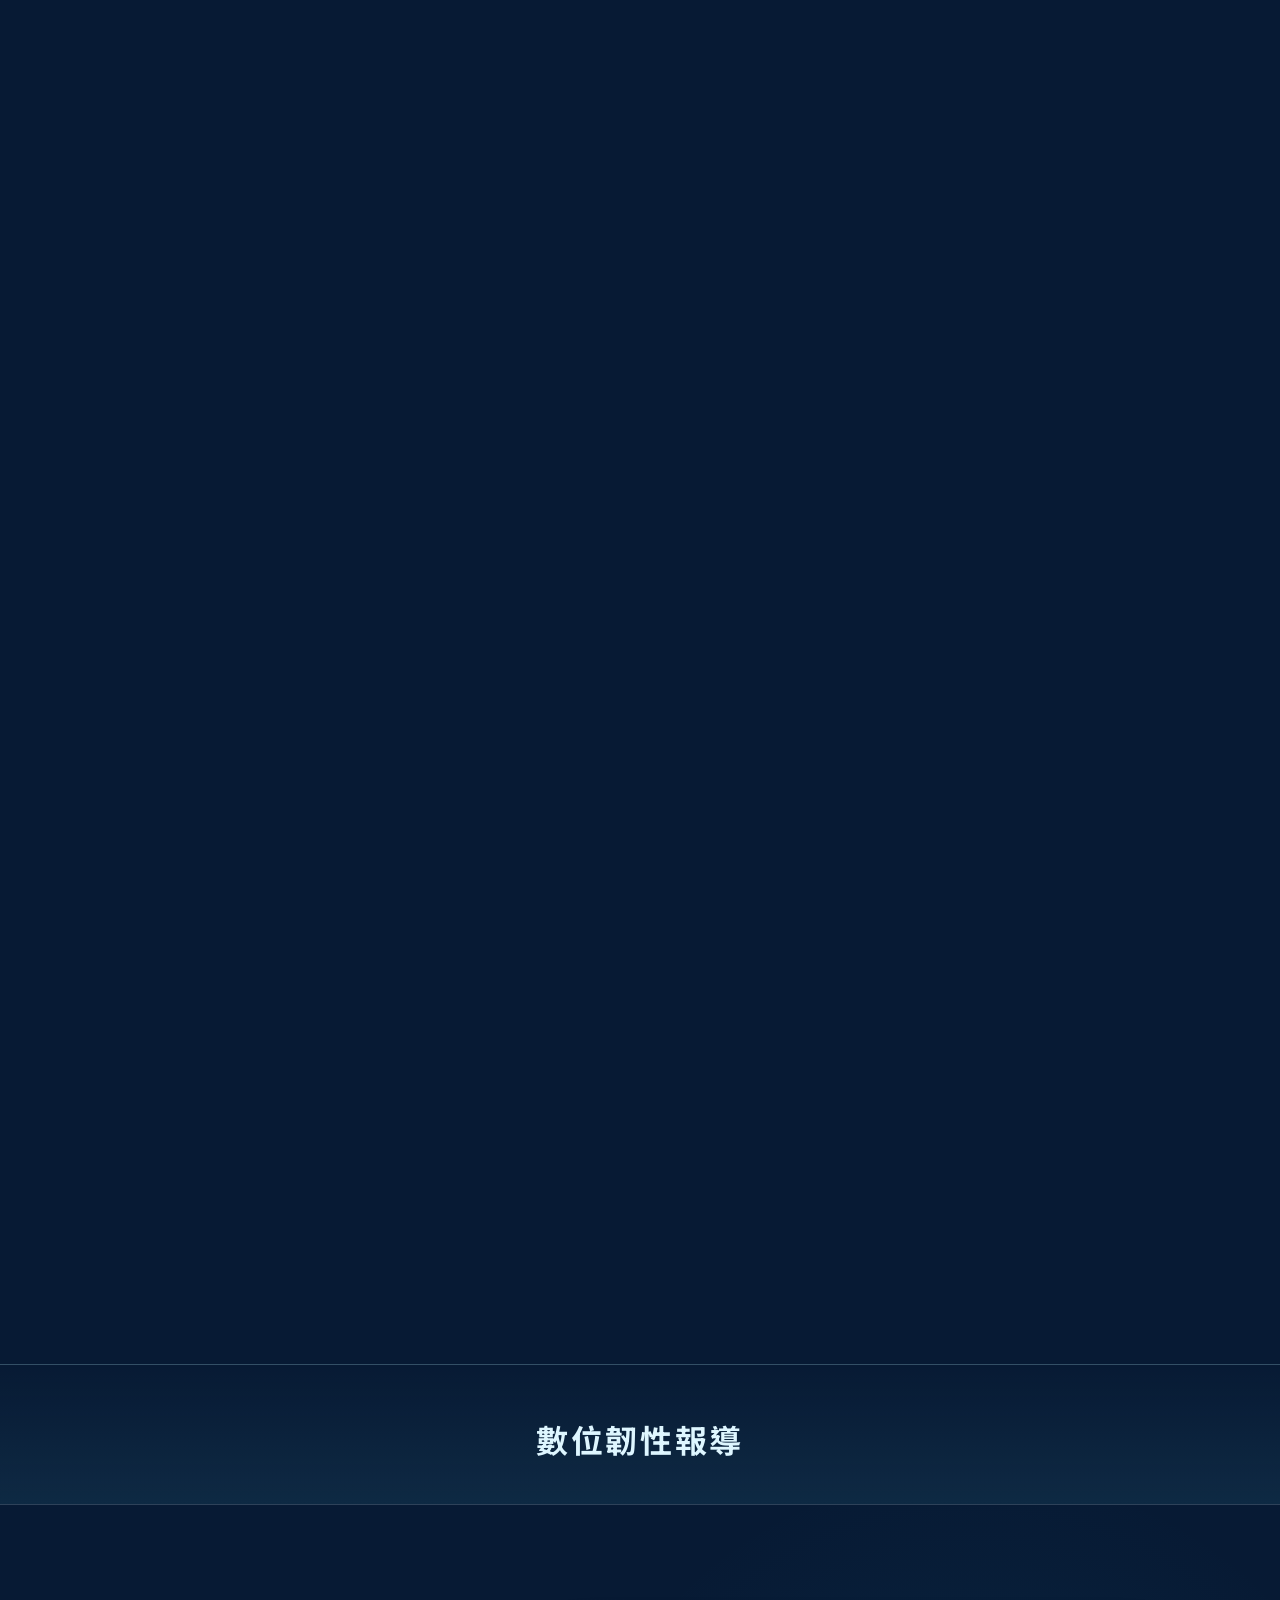
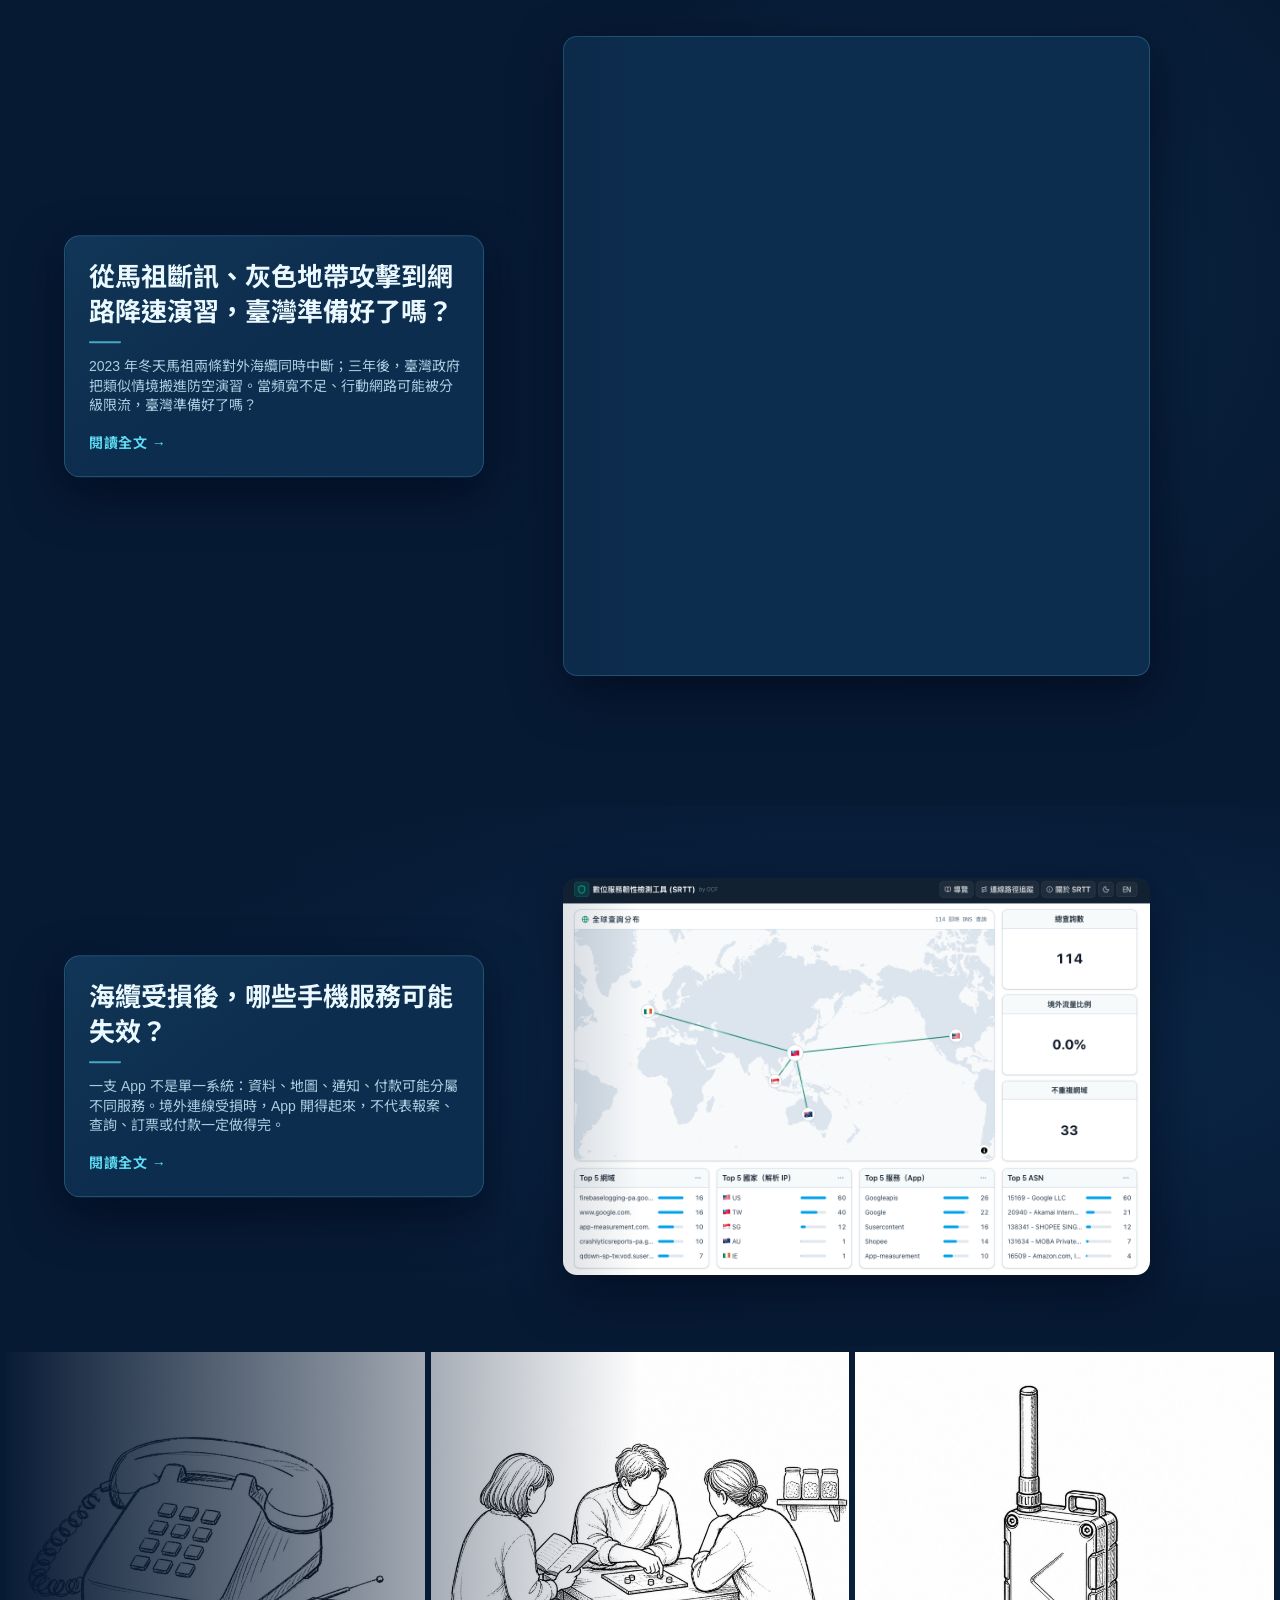
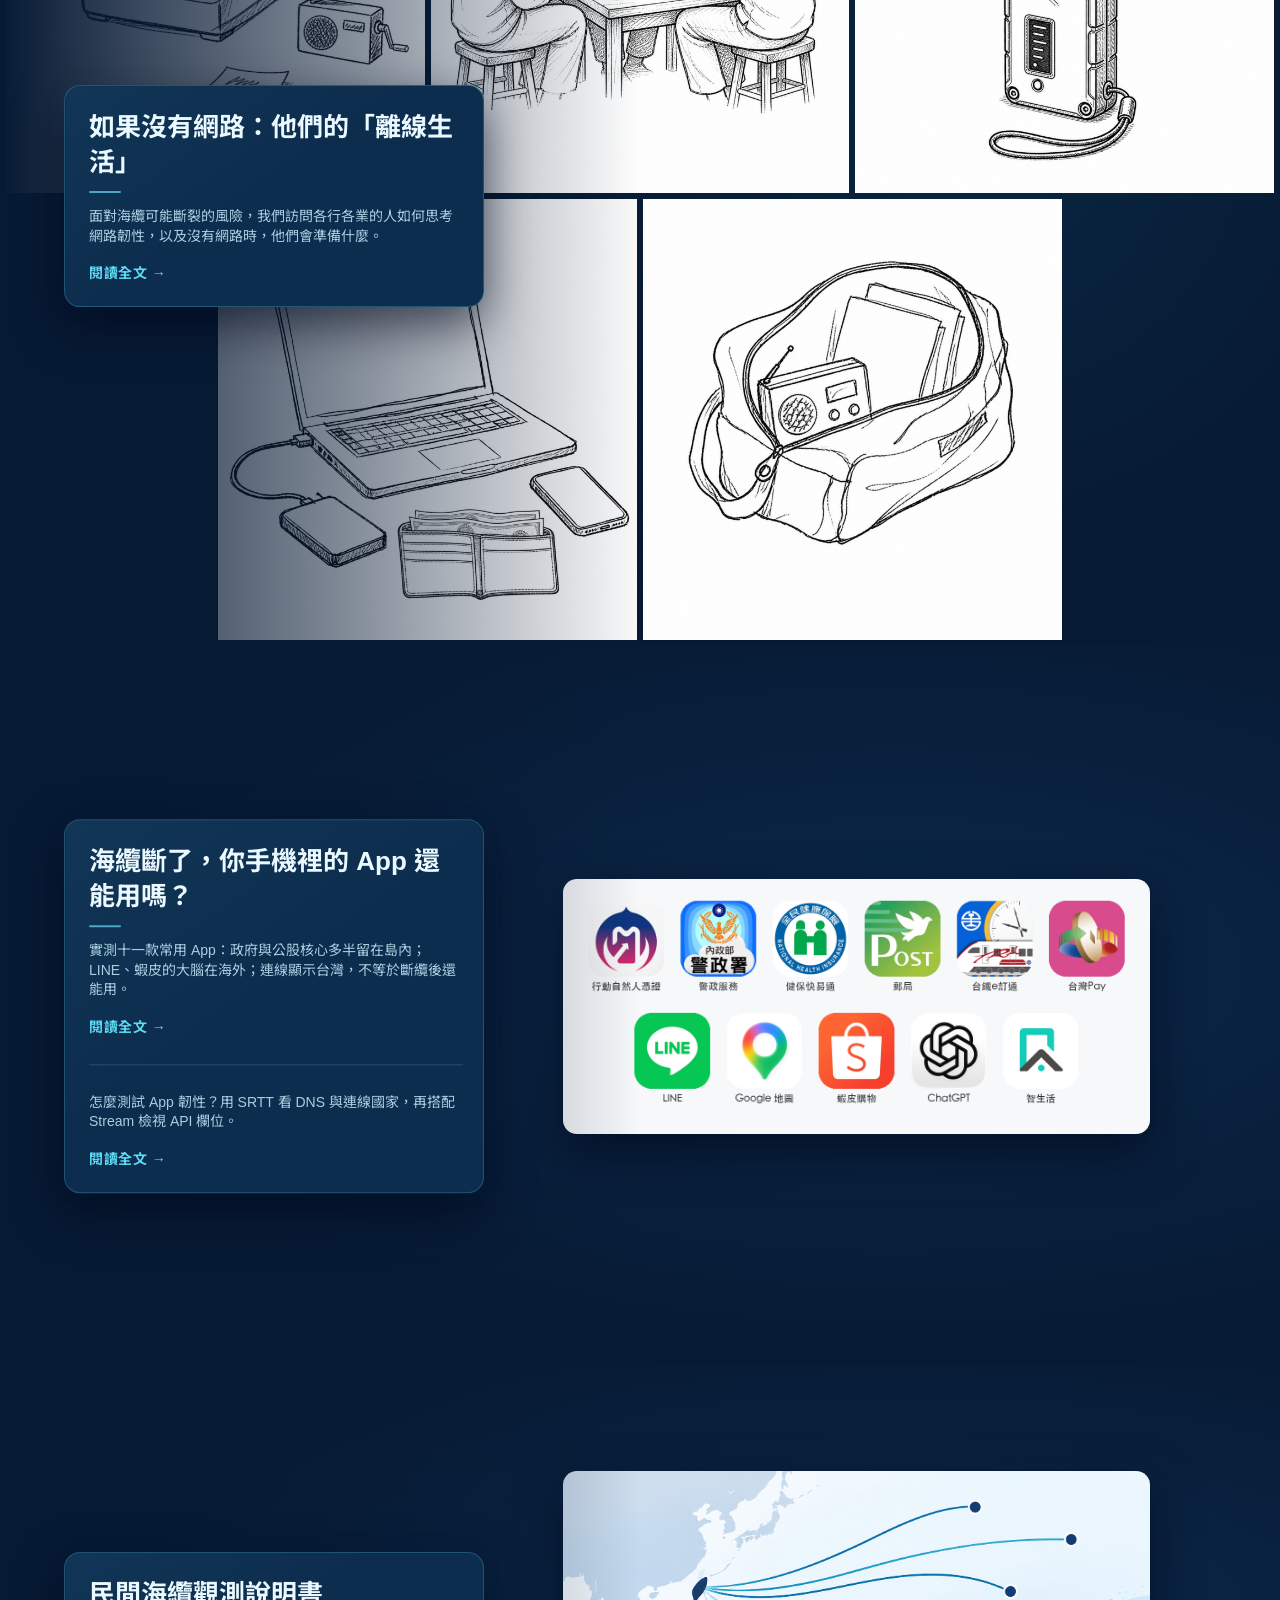
==== commit f8061bd5: "以靜態 HTML 加入文章目錄，並避免 modal 錨點蓋掉文章 hash Co-authored-by: Cursor <cursoragent@cursor.com>" ====
--- a/index.html
+++ b/index.html
@@ -649,6 +649,15 @@
         <h1>從馬祖斷訊、灰色地帶攻擊到網路降速演習，臺灣準備好了嗎？</h1>
         <p class="article-desc">2023 年冬天馬祖兩條對外海纜同時中斷；三年後，臺灣政府把類似情境搬進防空演習。當頻寬不足、行動網路可能被分級限流，臺灣準備好了嗎？</p>
         <p class="article-meta">2026年9月8日</p>
+        <nav class="article-toc" aria-label="文章目錄">
+          <p class="article-toc-title">目錄</p>
+          <ol class="article-toc-list">
+            <li><a href="#過去斷纜實際經驗馬祖發生什麼事">過去斷纜實際經驗：馬祖發生什麼事？</a></li>
+            <li><a href="#多數是意外惡意卻難以證明">多數是意外，惡意卻難以證明</a></li>
+            <li><a href="#原因未明人們已經有答案">原因未明，人們已經有答案</a></li>
+            <li><a href="#不是只有全斷才需要準備">不是只有「全斷」才需要準備</a></li>
+          </ol>
+        </nav>
         <div class="prose">
           <p><em>文／李又如</em></p>
           <p>2023 年的冬天，馬祖居民到中華電信門口排排坐下，那裡是島上少數收得到較穩定網路訊號的地方，有人滑手機到深夜才離開。兩條對外海纜同時中斷後，平常幾秒鐘完成的通訊，變成了一場漫長等待。3
@@ -663,7 +672,7 @@
           </p>
           <p>若把網路傳輸想像成水流，斷了一條，並不會讓網路消失。但相同的流量、管道卻減少，就會塞車受阻。全斷不容易，但過去有三次接近的經驗，一次發生在 2006 年、兩次發生在近五年間，而馬祖也真的成為斷訊的孤島長達兩個月。
           </p>
-          <h2>過去斷纜實際經驗：馬祖發生什麼事？</h2>
+          <h2 id="過去斷纜實際經驗馬祖發生什麼事">過去斷纜實際經驗：馬祖發生什麼事？</h2>
           <p>首次海纜大規模斷裂發生在 2006 年的恆春大地震。當年 12 月 26 日在巴士海峽發生芮氏規模 7
             的強震，雖然對臺灣造成的傷亡不大，卻讓多條海底電纜斷裂，影響到臺灣、日本、中國、韓國之間的網路服務，對外連到美國、英國也受阻。</p>
           <p>不過，2006 年臺灣的<a href="https://moda.gov.tw/digital-affairs/digital-service/op-survey/2192">個人上網率</a>只有
@@ -695,7 +704,7 @@
             年斷纜時，微波容量只有 2.2Gbps；2025 年初，馬祖對外海纜又再一次全斷，但當時的微波訊號已經提升到 12.6 Gbps，儘管後續電纜還是花費數十天才修復，受訪的馬祖人都提到這次沒有感覺到什麼影響。</p>
           <p>「今年東引的海纜也有斷，但就沒有到無法通訊的地步。」詹庭語指的是 2026 年 3 月臺馬二號斷裂後、4 月底臺馬三號的東引段也全斷，導致有 26 天的時間東引無法使用網路，也因為微波訊號備援，影響不大。</p>
           <p>馬祖能靠微波備援，是因為訊號足以支援馬祖尖峰時段的網路使用量，但如果發生在臺灣本島呢？</p>
-          <h2>多數是意外，惡意卻難以證明</h2>
+          <h2 id="多數是意外惡意卻難以證明">多數是意外，惡意卻難以證明</h2>
           <p>《波浪下的數位命脈》作者蘇布拉瑪尼安（Samanth
             Subramanian）在書中寫道，「借用業內人士最常跟我提起的說法，海底電纜其實不比澆花用的軟水管來得粗。在拿電纜和水管類比時，好幾位資深業界人士的口吻帶著罪惡感，卻又同時帶有驚嘆，彷彿他們既自覺不該將這麼脆弱的東西投進大海，卻又驚訝這個東西竟然在多數時候都能安穩運作，很少橫生枝節。」
           </p>
@@ -729,7 +738,7 @@
               href="https://ppg.ly.gov.tw/ppg/sittings/2025011024/details?meetingDate=114/01/16&meetingTime=09:00-17:30&departmentCode=null">曾質詢國安局長蔡明彥</a>，假設在公海發現了船隻正在破壞海底電纜怎麼辦？蔡明彥指出，管轄權有些疑義，就算確定疑犯、確定破壞位置、確定犯行，但船隻是在公海上，也得透過該船的船旗國來進行司法調查；也提到，如果沒有當場以現行犯逮捕，後續事證調查也很不容易。
           </p>
           <p>而這類的灰色地帶行為，除了讓執法困難，也容易造成認知落差及誤解。</p>
-          <h2>原因未明，人們已經有答案</h2>
+          <h2 id="原因未明人們已經有答案">原因未明，人們已經有答案</h2>
           <p>為了暸解社群輿論對於海底電纜的認識，我們抓取 Facebook 與 Threads 的海纜相關留言共 8
             千餘則，分析留言內容及原始內容。或許是受到演算法影響、或許是內容較為吸睛，大多數關於海纜、又有討論及流量的內容，都與中國蓄意切斷電纜有關。</p>
           <div class="flourish-embed flourish-chart" data-src="visualisation/30067631"><iframe
@@ -765,7 +774,7 @@
           <p>
             數發部則回應，目前已經於官網設立「最新海纜狀況」專區，與民眾網路使用直接相關的「障礙狀況」、「維修進度」及「通訊備援運作狀況」將持續即時更新；但海纜是國家基礎關鍵設施，為防範潛在安全威脅，詳細路線、現有防護措施的弱點評估等具有高度機敏性的安全情資，不會對外公開。
           </p>
-          <h2>不是只有「全斷」才需要準備</h2>
+          <h2 id="不是只有全斷才需要準備">不是只有「全斷」才需要準備</h2>
           <p>
             「我覺得海纜全斷其實很難發生，但不是完全不可能，畢竟所有事情都有可能。」唐若凌說，「但一定要全斷，它才是個重要的議題嗎？全斷才需要準備嗎？其實不是。尤其臺灣大多數的國際海纜由一家公司擁有，就算斷個五、六條，影響已經非常大。」
           </p>
@@ -811,6 +820,15 @@
         <h1>海纜受損後，哪些手機服務可能失效？</h1>
         <p class="article-desc">一支 App 不是單一系統：資料、地圖、通知、付款可能分屬不同服務。境外連線受損時，App 開得起來，不代表報案、查詢、訂票或付款一定做得完。</p>
         <p class="article-meta">2026年9月8日</p>
+        <nav class="article-toc" aria-label="文章目錄">
+          <p class="article-toc-title">目錄</p>
+          <ol class="article-toc-list">
+            <li><a href="#海纜受損的話可能會出現的服務斷點">海纜受損的話可能會出現的服務斷點</a></li>
+            <li><a href="#網頁與-APP-境外連線檢測">網頁與 APP 境外連線檢測</a></li>
+            <li><a href="#實測-SRTT-模擬緊急情境資訊查詢">實測 SRTT 模擬緊急情境資訊查詢</a></li>
+            <li><a href="#當通訊受損">當通訊受損</a></li>
+          </ol>
+        </nav>
         <div class="prose">
           <p><em>文／李又如</em></p>
           <p>8 月 13 日下午 2 點半，民眾手機仍顯示行動網路訊號，但感受到的服務卻大不相同。<a
@@ -822,12 +840,12 @@
           </p>
           <p>這 30 分鐘，讓一個原本抽象的問題具體起來：手機有訊號，不代表每一項服務都能使用；App 開得起來，也不代表訂票、付款、聯絡或查詢一定做得完。</p>
           <p>演習是政府刻意限縮頻寬，但呼應到一個可能的風險情境——臺灣是個海島，對外的網路連線完全依賴海底電纜，有任何一條受損、斷線，都會影響整體服務的總流量。兩者指向的是同個問題：當可用的網路資源減少，會發生什麼事？</p>
-          <h2>海纜受損的話可能會出現的服務斷點</h2>
+          <h2 id="海纜受損的話可能會出現的服務斷點">海纜受損的話可能會出現的服務斷點</h2>
           <p>「通訊不會是全有全無。」大明提到，不同路徑能承載的使用量也不同；受損可能是完全中斷，也可能只是容量下降。單一路徑受影響，也會有其他替代通訊如無線電、衛星補上。</p>
           <p>不同於曾經因海纜斷裂而對外幾乎失聯的離島馬祖，臺灣本島的網路服務，除了對外連接的海纜外，還有國內電纜。但網路服務產品並不是一個完整封閉的系統，如網頁、APP
             的不同區塊，主要資料、地圖、通知、登入、安全檢查、付款、外部頁面等元素，可能分別由不同服務提供。開放文化基金會的研究就發現，即使主要系統設在臺灣，使用者的操作流程，仍可能因為地圖載不出來、無法重新登入、收不到通知，或交易確認送不出去，停在流程中途。
           </p>
-          <h2>網頁與 APP 境外連線檢測</h2>
+          <h2 id="網頁與-APP-境外連線檢測">網頁與 APP 境外連線檢測</h2>
           <p>開放文化基金會曾對常用網站做了依賴測試，在〈<a
               href="https://resilience.ocf.tw/web/report">海纜斷光會怎樣？認識臺灣的國際網路中斷風險</a>〉報告中，顯示境外依賴相當普遍：2,179 個完成測試的網站中，近 40%
             在開啟時取用境外資源，有高度失效風險；近 50% 雖然沒有直接連向境外資源，但使用跨國雲端業者設在臺灣的節點，其控制介面、來源架構、身分驗證或快取持續能力，仍可能依賴境外系統，實際可用性並無法確定。</p>
@@ -839,7 +857,7 @@
             的通訊核心位於日本，蝦皮購物的下單與付款系統位於新加坡，兩者對跨境連線的依賴更加直接。（詳見分析報告：〈<a
               href="https://zeroflare.github.io/ocf-srtt-app-report/#/%E7%A7%91%E6%99%AE%E5%A0%B1%E5%B0%8E-%E6%B5%B7%E7%BA%9C%E6%96%B7%E4%BA%86%E9%82%84%E8%83%BD%E7%94%A8%E5%97%8E">海纜斷了，你手機裡的
               App 還能用嗎？</a>〉）</p>
-          <h2>實測 SRTT 模擬緊急情境資訊查詢</h2>
+          <h2 id="實測-SRTT-模擬緊急情境資訊查詢">實測 SRTT 模擬緊急情境資訊查詢</h2>
           <p>我們也實際使用 SRTT 工具，檢測幾項貼近民生服務的 APP，如「消防防災 e 點通」、「行動水情」、「環境即時通」、「臺灣電力」、「臺灣自來水」、「T-EX
             行動購票」、「YouBike」、「監理服務」等，操作過程都沒有出現「境外流量」，但共通點是，主要功能之外仍會同時連接境外服務。</p>
           <p><img src="./images/02-image1.png" alt=""><br>設定後在 SRTT 網站點選開始分析，同時在手機上操作 APP，就能看到手機在執行這些動作時，流量經過哪些國家。</p>
@@ -856,7 +874,7 @@
             用於即時資料、遠端設定與推播，不能只憑網域或連線國家判斷核心系統的位置或斷線後的影響。</p>
           <p>SRTT 與報告的深度分析能呈現 APP
             曾連線的網域及部分功能無法模擬國際連線實際中斷的狀況，這裡提及的「可能斷點」不代表必然的錯誤，而是我們可以思考的預先準備：這些我們慣常依賴使用的服務，如果在緊急情況下失效，能不能馬上找到替代方案？</p>
-          <h2>當通訊受損</h2>
+          <h2 id="當通訊受損">當通訊受損</h2>
           <p>政府會優先把有限的通訊能力保留給指揮和救災單位，民眾只能使用有限的流量。綜整這些測試情境，是為了在危急時刻，確保自身得知最新消息、以及傳遞消息的能力。這也是行動網路降速演習的目的。</p>
           <p>
             大明指出，以單純的通訊受損情況，他會鼓勵民眾這樣思考與準備：先想像在這段期間內必須處理的急迫狀況。例如家裡有長輩有突發狀況需要醫療服務，那就得確保在通訊中斷時，你還是可以找到這樣的服務，例如可以預先調查家裡附近的醫療資源等等。
@@ -880,10 +898,20 @@
         <h1>如果沒有網路：他們的「離線生活」</h1>
         <p class="article-desc">面對海纜可能斷裂的風險，我們訪問各行各業的人如何思考網路韌性，以及沒有網路時，他們會準備什麼。</p>
         <p class="article-meta">2026年9月8日</p>
+        <nav class="article-toc" aria-label="文章目錄">
+          <p class="article-toc-title">目錄</p>
+          <ol class="article-toc-list">
+            <li><a href="#李梅君中研院副研究員CRC-Lab-創辦人海纜議題研究者">李梅君，中研院副研究員，CRC Lab 創辦人、海纜議題研究者</a></li>
+            <li><a href="#施佩吟馬祖西尾半島物產店創辦人">施佩吟，馬祖西尾半島物產店創辦人</a></li>
+            <li><a href="#荊輔翔Meshtastic-社群參與者">荊輔翔，Meshtastic 社群參與者</a></li>
+            <li><a href="#Samanth-Subramanian波浪下的數位命脈作者">Samanth Subramanian，《波浪下的數位命脈》作者</a></li>
+            <li><a href="#唐若凌東京大學及中國戰略風險研究所研究員海纜安全與地緣政治風險研究者">唐若凌，東京大學及中國戰略風險研究所研究員，海纜安全與地緣政治風險研究者</a></li>
+          </ol>
+        </nav>
         <div class="prose">
           <p><em>文／李又如</em></p>
           <p>面對海纜可能斷裂的風險，我們訪問各行各業的人如何思考網路韌性，及沒有網路的狀況下，他們會準備什麼？</p>
-          <h2>李梅君，中研院副研究員，CRC Lab 創辦人、海纜議題研究者</h2>
+          <h2 id="李梅君中研院副研究員CRC-Lab-創辦人海纜議題研究者">李梅君，中研院副研究員，CRC Lab 創辦人、海纜議題研究者</h2>
           <blockquote>
             <p>李梅君是 Cyborg Resilience Co-lab 賽伯格韌性實驗室創辦人，研究領域為數位人類學，聚焦於科技與民主的動態關係。從戰爭與科技的角度開始研究海底電纜議題。</p>
           </blockquote>
@@ -902,7 +930,7 @@
             CRC，我們開始探索，在這麼極端的狀態下，還有哪些備援工具，各有什麼不同的門檻和限制。例如，我們現在關注臺灣第一線提供服務的公民團體。這些團體可能不是政府優先考量的對象，真正發生戰爭時，如果政府開始調降一般使用者的網路，把網路保留給軍事或大型醫療體系，可能不會想到這些第一線的小型
             NGO。但這些 NGO 的服務對象很重要，他們也需要有溝通跟通訊的需求，我希望能找到解方。</p>
           <p>對我來說，這些事情始終圍繞著同一個焦點：我知道在戰爭中，通訊基礎設施可能是最容易被摧毀的東西，那麼，我們要怎麼繼續保持聯絡？</p>
-          <h2>施佩吟，馬祖西尾半島物產店創辦人</h2>
+          <h2 id="施佩吟馬祖西尾半島物產店創辦人">施佩吟，馬祖西尾半島物產店創辦人</h2>
           <blockquote>
             <p>施佩吟原本在臺灣本島從事社造工作，2019 年開始到馬祖，創業開了一間原本只賣咖哩的小店。西尾半島物產店在 2023 年馬祖斷網時，舉辦「離線島日子」相關活動，讓無事可做的島民們一起玩桌遊、看書、野餐。</p>
           </blockquote>
@@ -919,7 +947,7 @@
           </p>
           <p>包括學習適量備貨、修改菜單設計去盡量使用馬祖在地的東西，也會預先告訴客人，要以實體現場有沒有為準。不會按照都市人的習慣，一味地為了服務客人而採取「以客為尊」的服務模式。</p>
           <p>反正網路不通的話，馬祖畢竟就是一個島，環島一圈大概 15 分鐘，我們還是有辦法透過實體的方式互相聯絡。目前馬祖的斷聯，是跟外界斷聯，但島內彼此的聯繫，還是蠻緊密的。</p>
-          <h2>荊輔翔，Meshtastic 社群參與者</h2>
+          <h2 id="荊輔翔Meshtastic-社群參與者">荊輔翔，Meshtastic 社群參與者</h2>
           <blockquote>
             <p>荊輔翔是活躍於臺灣 Meshtastic 社群的工程師，也是 CRC Lab 的成員。Meshtastic
               是一種開源、去中心化的通訊系統，可以在沒有手機訊號與網路時，利用低功耗的無線電設備進行加密文字通訊和位置共享。</p>
@@ -933,7 +961,7 @@
           <p>如果哪天醒來，網路完全連不上，我應該會先打開無線電，雖然沒有跟朋友講好，但我猜他也會打開；或是打開 Mesh，看能不能收到什麼資訊。</p>
           <p>如果真的什麼都沒有，就打開窗戶、推開門走出去問一下鄰居或路人。畢竟我就住在都市裡，除非是天災，不然很難斷網斷電到兩天以上，我有水、有無線電、有個大電池，我蠻有自信我可以獨自存活 48 小時，畢竟如果超過 48
             小時，那就不是網路連不連得上的問題了，可能有更大的問題要處理。</p>
-          <h2>Samanth Subramanian，《波浪下的數位命脈》作者</h2>
+          <h2 id="Samanth-Subramanian波浪下的數位命脈作者">Samanth Subramanian，《波浪下的數位命脈》作者</h2>
           <blockquote>
             <p>Samanth Subramanian
               是《波浪下的數位命脈：看不見的科技與國安戰線，海底電纜與我們的生活》作者，他為了暸解電纜，走訪世界各地，採訪整個海纜產業鏈中的不同節點，足跡橫跨太平洋、非洲，也實際造訪臺灣。</p>
@@ -944,7 +972,7 @@
           </p>
           <p>我最主要的準備，是定期更新備份硬碟。我會很勤快地把雲端儲存空間和筆記型電腦裡的資料備份到硬碟中。畢竟各種聯絡電話都儲存在我的手機裡，即使沒有網路，也不太會影響我查找這些號碼。</p>
           <p>我也會在家裡留一些現金，不過這其實是以前留下來的習慣，因為我成長的年代仍以現金作為主要的交易方式。或許我應該多準備一些現金，以因應線上支付和 ATM 提款都可能停止運作的情況。</p>
-          <h2>唐若凌，東京大學及中國戰略風險研究所研究員，海纜安全與地緣政治風險研究者</h2>
+          <h2 id="唐若凌東京大學及中國戰略風險研究所研究員海纜安全與地緣政治風險研究者">唐若凌，東京大學及中國戰略風險研究所研究員，海纜安全與地緣政治風險研究者</h2>
           <blockquote>
             <p>唐若凌來自香港，現居東京，是東京大學及英美多個智庫的研究員。主要研究東亞及印太的地緣政治及混合戰略，包括經濟安保、基礎韌性、認知及心理戰略。</p>
           </blockquote>
@@ -969,6 +997,15 @@
         <h1>海纜斷了，你手機裡的 App 還能用嗎？</h1>
         <p class="article-desc">實測十一款常用 App：政府與公股核心多半留在島內；LINE、蝦皮的大腦在海外；連線顯示台灣，不等於斷纜後還能用。</p>
         <p class="article-meta">2026年7月30日</p>
+        <nav class="article-toc" aria-label="文章目錄">
+          <p class="article-toc-title">目錄</p>
+          <ol class="article-toc-list">
+            <li><a href="#政府公股這六款後端沒有把性命攸關的資料放到海外">政府、公股這六款：後端沒有把性命攸關的資料放到海外</a></li>
+            <li><a href="#民間服務LINE-傳不到蝦皮結不了帳不是-App-壞了是路斷了">民間服務：LINE 傳不到、蝦皮結不了帳，不是 App 壞了，是路斷了</a></li>
+            <li><a href="#連線顯示台灣不等於斷了還能用">連線顯示「台灣」，不等於斷了還能用</a></li>
+            <li><a href="#這不是演習只是把平常看不見的路畫出來">這不是演習，只是把平常看不見的路畫出來</a></li>
+          </ol>
+        </nav>
         <div class="prose">
           <p><em>文／周詳</em></p>
           <p><img src="./images/apps-overview.png" alt="本次實測的十一款台灣常用 App"></p>
@@ -985,7 +1022,7 @@
               href="./articles/05-how-apps-were-tested/">怎麼測試 App 韌性？</a>。對一般人來說，比較急的是另一句話：那時，你還能報案嗎？還能看健康存摺嗎？還能傳
             LINE、叫外送、問 ChatGPT 嗎？</p>
           <p>答案沒有「全部能」或「全部不能」。政府、公股這六款，和民間那五款，拆開來看是不一樣的路。</p>
-          <h2>政府、公股這六款：後端沒有把性命攸關的資料放到海外</h2>
+          <h2 id="政府公股這六款後端沒有把性命攸關的資料放到海外">政府、公股這六款：後端沒有把性命攸關的資料放到海外</h2>
           <p>先講與政府、公股相關的六款。</p>
           <p>內政部的行動自然人憑證，身分驗證與簽章全部送到政府自己的「政府服務網路」（GSN）。警政服務 App 裡，110 定位報案會送出手機號碼和
             GPS，失竊車輛、通緝查詢會送出車牌或身分資料——複測確認這些請求都進了台灣政府網路，沒有出境。健保快易通更敏感：就醫、用藥、檢驗、健檢都在健康存摺裡，同樣以加密請求送往健保署在 GSN 上的主機，沒有經過
@@ -996,7 +1033,7 @@
             Google Cloud——官網或地圖可能卡住，但健康存摺不靠它們。郵局據點地圖的底圖來自 Cloudflare，畫面可能缺一塊，交易後端仍在。台灣Pay 官方網站有一條走
             Akamai，「便利生活」裡的電商圖片甚至放在東京，錢包核心卻還在島內。</p>
           <p>換句話說，同一個 App 常常一半活著、一半死掉。危急時能用的，往往是最素的那個功能，不是旁邊的儀錶板、廣告或官網。</p>
-          <h2>民間服務：LINE 傳不到、蝦皮結不了帳，不是 App 壞了，是路斷了</h2>
+          <h2 id="民間服務LINE-傳不到蝦皮結不了帳不是-App-壞了是路斷了">民間服務：LINE 傳不到、蝦皮結不了帳，不是 App 壞了，是路斷了</h2>
           <p>其餘五款是民間服務，通訊和購物先是另一種故事。</p>
           <p>LINE
             傳訊息的核心閘道不在台灣。實測延遲大約三十五毫秒，落點在日本。那不是「看起來像在台灣的加速節點」，而是請求真的要跨海。海纜一斷，聊天幾乎可以確定停擺；貼圖、點數、音樂、雲端發票這些連回日本原站的功能，也會一起靜音。LINE
@@ -1004,7 +1041,7 @@
           <p>蝦皮更分裂。商城首頁確實在台灣，圖片也常經島內加速節點，打開 App 也許還看得到商品牆。下單用的介面、付款、直播設定，卻都在新加坡。海纜中斷後，你可能還滑得動，帳結不了。</p>
           <p>這兩款不是「資料被偷偷送出去」。民間平台本來就把大腦放在海外，使用的前提就是跨境。平常無感，斷纜那天才會發現：手機開得了，話傳不出去，東西買不成。</p>
           <p>Google 地圖、ChatGPT、智生活同屬民間服務，連線卻另有一種容易誤會的樣貌。</p>
-          <h2>連線顯示「台灣」，不等於斷了還能用</h2>
+          <h2 id="連線顯示台灣不等於斷了還能用">連線顯示「台灣」，不等於斷了還能用</h2>
           <p>這三款民間服務的連線最快、也最容易誤會，是這次觀察裡最需要對民眾講清楚的。</p>
           <p>Google 地圖幾乎所有流量都進 Google 自己的網路，這次連線節點都判在台灣，延遲只有五到十毫秒。ChatGPT 的對話全程經 Cloudflare
             的台灣節點，流向單純。智生活是台灣品牌，管社區公告、包裹、住戶身分，後端卻幾乎全放在 Google Cloud，即時資料庫還指向美國中部。</p>
@@ -1019,7 +1056,7 @@
             Cloudflare 與 OpenAI 說清楚之前，不宜假設海纜斷了還能聊天。智生活的社區開門、公告還能不能用，要問 Google，也要問公司把原站放在哪一區。</p>
           <p>連政府、公股相關的 App 都踩在這塊模糊地帶上。健保官網的人機驗證、郵局地圖、台灣Pay 進站、LINE 部分新聞頁，都可能因為 Cloudflare 或 Akamai 而卡住——即使核心功能還在島內。</p>
           <p>研究能確定的是：這次連線落到台灣節點。不能確定的是：這個節點與總部失聯之後，門還開不開得了。</p>
-          <h2>這不是演習，只是把平常看不見的路畫出來</h2>
+          <h2 id="這不是演習只是把平常看不見的路畫出來">這不是演習，只是把平常看不見的路畫出來</h2>
           <p>七月的實測發生在海纜都還在的日子。它看見的是平常封包去哪裡，不能代替一場真正的中斷，也不能保證 DNS、憑證、推播在孤島狀態下不會連鎖故障。</p>
           <p>可以較有把握說的，是政府、公股這六款走
             GSN、中華電信這類島內基礎設施的核心服務：報案、病歷、證件、郵局、台鐵、付款，設計上沒有把性命攸關的資料放到海外雲。幾乎可以確定那時用不了的，是民間服務裡大腦本來就在日本、新加坡的通訊與結帳。至於三大雲（AWS、Azure、Google
@@ -1035,6 +1072,17 @@
         <h1>怎麼測試 App 韌性？</h1>
         <p class="article-desc">我們怎麼測試十一款 App：用 SRTT 看 DNS 與連線國家，必要時再用 Stream 看 API 欄位。</p>
         <p class="article-meta">2026年7月30日</p>
+        <nav class="article-toc" aria-label="文章目錄">
+          <p class="article-toc-title">目錄</p>
+          <ol class="article-toc-list">
+            <li><a href="#SRTT-是什麼">SRTT 是什麼</a></li>
+            <li><a href="#App-出門前會先問-DNS">App 出門前會先問 DNS</a></li>
+            <li><a href="#操作就四步">操作就四步</a></li>
+            <li><a href="#用-ping-修正國家小於-15-毫秒視為台灣">用 ping 修正國家：小於 15 毫秒視為台灣</a></li>
+            <li><a href="#想看-API-內容iOS-上的-Stream">想看 API 內容：iOS 上的 Stream</a></li>
+            <li><a href="#SRTT-不是什麼">SRTT 不是什麼</a></li>
+          </ol>
+        </nav>
         <div class="prose">
           <p><em>文／周詳</em></p>
           <p>方法寫在開放文化基金會的簡報裡：<a
@@ -1043,7 +1091,7 @@
             App，就是照這份簡報，用 DNS 把連線位置與境外流量畫出來；需要看 API 欄位時，再在 iOS 上用 Stream 拆 HTTPS。</p>
           <hr>
           <p>我們每天都在用手機，但不知道它正在連去哪。很多 App 並不只連到台灣——一支手機可能在十秒內跨越多個國家。問題不在「有沒有連網」，而在「連到誰、在哪裡」。</p>
-          <h2>SRTT 是什麼</h2>
+          <h2 id="SRTT-是什麼">SRTT 是什麼</h2>
           <p><strong>SRTT</strong> 是 Service Resilience Testing Tool 的縮寫，中文叫數位服務韌性檢測工具。簡報的定義是：一套開源的行動裝置網路觀測工具，<strong>透過
               DNS 協助你看見手機 App 實際連線到哪些國家、服務商與服務。</strong></p>
           <p><img src="./images/05-what.png" alt="數位服務韌性檢測工具（SRTT）是什麼"></p>
@@ -1057,7 +1105,7 @@
           <p>它不保存 DNS 歷史、不建立使用者識別、不分析 HTTPS 內容。目的不是監控使用者，而是讓使用者理解「誰正在監控自己」。</p>
           <p>同一套工具，用途可以很不一樣：一般人用來理解自己手機的流量、看數位主權與隱私；研究者拿來做 App 行為與 SDK 分析；教室裡可以教 DNS 和網路架構；資安團隊則用來做初步流量觀測、盤點第三方服務、看 App
             依賴了哪些雲。這次十一款，走的是研究者那條路。</p>
-          <h2>App 出門前會先問 DNS</h2>
+          <h2 id="App-出門前會先問-DNS">App 出門前會先問 DNS</h2>
           <p>App 不會直接記住 IP。它會先問 DNS：某個服務在哪？例如 <code>google.com</code> 換成 <code>142.250.77.206</code>，然後才連過去。流程就是：手機 App
             → DNS 查詢 → 取得 IP → 開始連線。</p>
           <p>把手機 DNS 指到 SRTT，等於站在「問路」那一步。能看見問了哪個域名、得到哪個 IP、這個 IP 屬於哪家網路（ASN）、標在哪個國家。信件內容它不拆——那是刻意的：不碰加密通道，才不需要 Root、越獄或
@@ -1072,7 +1120,7 @@
             ASN、國家在哪一跳出境、延遲多長。簡報裡的例子很典型——前幾跳還在台灣電信（AS3462，十幾毫秒），下一跳就到美國
             Google（一百四十多毫秒）。島內常見個位數到十幾毫秒；一出台灣，數字會跳。國家跳轉發生在哪一跳，海纜議題才有依據。</p>
           <p>測完可以一鍵分享觀測快照：當下的查詢、國家、境外比例、主要 ASN，壓進網址或匯出 JSON。伺服器不留底。用來交給隊友、當稽核留證，或隔天把同一份分析打開再看。</p>
-          <h2>操作就四步</h2>
+          <h2 id="操作就四步">操作就四步</h2>
           <p>簡報寫的流程，這次就是這樣測的：</p>
           <p><img src="./images/05-flow.png" alt="SRTT 操作流程"></p>
           <ol>
@@ -1086,13 +1134,13 @@
           <p>測的時候走完主要功能：啟動、登入、各分頁點一次、觸發核心動作（報案、查病歷、訂票），再閒置一下看背景心跳。這次用的是 iPhone。關掉其他 App，是為了讓列表上的域名盡量只來自眼前這一款。</p>
           <p>開始之後，地圖和列表會即時更新：總查詢數、境外比例、不重複網域，以及 Top 網域、國家、服務、ASN。</p>
           <p><img src="./images/05-ui-dns.png" alt="SRTT 即時 DNS 分佈畫面"></p>
-          <h2>用 ping 修正國家：小於 15 毫秒視為台灣</h2>
+          <h2 id="用-ping-修正國家小於-15-毫秒視為台灣">用 ping 修正國家：小於 15 毫秒視為台灣</h2>
           <p>SRTT 畫面裡的「國家」，多半來自 IP 註冊地。Anycast、CDN 常常會標成美國：Google、Cloudflare、Akamai 的 IP 註冊國經常是
             US，但你在台北連過去，封包其實進了台灣節點。地圖上那條線畫去美國，延遲卻只有五到八毫秒——這就是簡報裡 traceroute 要補的那一層。</p>
           <p>這次在簡報方法之上，多做一件校正：<strong>ping 小於 15 毫秒，視為台灣。</strong>
             島內機房、台灣邊緣節點通常落在這個範圍；連到日本常見三十多毫秒，美國則要一百多毫秒。數字對不上註冊國時，以延遲為準。所以報告會寫「連線節點在台灣，營運商仍是海外雲」——門在哪，和廚房在哪，要分開。海纜斷了還能不能用，問的是廚房；SRTT
             加上 ping，先把門口標對。</p>
-          <h2>想看 API 內容：iOS 上的 Stream</h2>
+          <h2 id="想看-API-內容iOS-上的-Stream">想看 API 內容：iOS 上的 Stream</h2>
           <p>SRTT 刻意不拆信件。要知道 App 送出什麼欄位——例如健保是不是把就醫紀錄 POST 到台灣主機——必須另外拆開 HTTPS。這次在 iOS 上用
             <strong>Stream</strong>：在手機裝一張側錄憑證，讓加密連線經過分析工具，才能看到方法、路徑、JSON 欄位類型。這是中間人憑證（MITM）。對研究有用，對金融與通訊 App
             來說，也正是它們要防的事。</p>
@@ -1101,7 +1149,7 @@
           <p><strong>LINE 會阻止中間人憑證。</strong> 通訊核心解不開，只能回到 SRTT：看它問了哪些域名、IP 落在日本還是台灣 Akamai。能確定的是路往哪，不是訊息內容。</p>
           <p>智生活、健保快易通、警政服務相對能解密，才有「健康存摺 POST 到 GSN」「Clarity 連打 27 次 POST」這種欄位層的結論。看得到內容，才寫內容；看不到，就不寫。主軸仍是 SRTT 的 DNS
             觀測，Stream 只補「內容」這一層。</p>
-          <h2>SRTT 不是什麼</h2>
+          <h2 id="SRTT-不是什麼">SRTT 不是什麼</h2>
           <p>簡報把邊界寫死，數字才不會被用過頭：</p>
           <ul>
             <li>不會破解 HTTPS——完全不碰加密通道的內容</li>
@@ -1123,9 +1171,19 @@
         <h1>民間海纜觀測說明書</h1>
         <p class="article-desc">給公民社群的海纜觀測入門指引</p>
         <p class="article-meta">2026年9月12日</p>
+        <nav class="article-toc" aria-label="文章目錄">
+          <p class="article-toc-title">目錄</p>
+          <ol class="article-toc-list">
+            <li><a href="#引言民間海纜觀測是否可行">引言：民間海纜觀測是否可行？</a></li>
+            <li><a href="#目的">目的</a></li>
+            <li><a href="#民間海纜觀測所需資料與限制">民間海纜觀測所需資料與限制</a></li>
+            <li><a href="#民間海纜觀測方法與資料來源">民間海纜觀測方法與資料來源</a></li>
+            <li><a href="#結語">結語</a></li>
+          </ol>
+        </nav>
         <div class="prose">
           <p><em>文／湯家碩</em></p>
-          <h2>引言：民間海纜觀測是否可行？</h2>
+          <h2 id="引言民間海纜觀測是否可行">引言：民間海纜觀測是否可行？</h2>
           <p>
             海纜是維持跨境網路通訊的重要基礎設施，但相關資訊分散在海纜所有者、維修業者、電信公司、登陸站與政府機關等不同單位。尤其在發生故障時，故障位置、備援能力與實際容量等資料，可能因商業機密、安全考量或通報制度不同，而僅部分公開或延後發布。國際組織也指出，目前外界對海纜韌性、備援與容量的掌握仍有不足，海纜事故資訊也缺乏一致的共享機制。
           </p>
@@ -1139,10 +1197,10 @@
             Atlas 從不同觀測點量測網路延遲與路徑，IODA
             則著重偵測國家、地區及網路業者層級的連線異常。其資料可協助辨識網路異常，但若要進一步判斷特定海纜的狀況，仍須結合海纜路線、營運關係與在地資訊，並建立跨區、跨電信業者的觀測合作。基於台灣的實踐經驗，本手冊將彙整民間海纜觀測所需的資料、限制、方法與合作架構，供其他海纜連線較脆弱地區參考。
           </p>
-          <h2>目的</h2>
+          <h2 id="目的">目的</h2>
           <p>本手冊旨在協助位於海纜連線較脆弱地區、關心網路韌性但未必具備技術背景的公民社群，了解如何發起民間海纜觀測倡議。在理解觀測限制的前提下，讀者可掌握基本觀測原理與資訊需求，並據此尋找合適的技術夥伴展開合作。</p>
           <p>本手冊是入門指引，不涉及下列技術操作細節：海纜故障判定流程、量測系統建置、特定工具操作或精細流量估算方法。</p>
-          <h2>民間海纜觀測所需資料與限制</h2>
+          <h2 id="民間海纜觀測所需資料與限制">民間海纜觀測所需資料與限制</h2>
           <p>若要建立可用的民間海纜觀測能力，至少需要搜集兩類基礎資訊：</p>
           <ol>
             <li>目前所在國家有哪些海纜連接，它們的線路分布是什麼</li>
@@ -1162,7 +1220,7 @@
               System，AS），其網路流量會依照其訂閱電信公司的安排傳送，通常無法自行設定實際使用的國際路徑。因此很難據以直接推論某一條海纜的健康狀況，障礙時也難以判斷問題究竟發生在用戶端、電信公司內部網路、國際連線、海纜，還是目的地服務。儘管如此，個別使用者仍可從延遲、斷線與路徑變化等反覆出現的模式，對網路異常作出有根據的推測；但應避免過度推論其成因，並盡可能結合不同地點、電信業者及其他公開資訊交叉驗證。
             </li>
           </ul>
-          <h2>民間海纜觀測方法與資料來源</h2>
+          <h2 id="民間海纜觀測方法與資料來源">民間海纜觀測方法與資料來源</h2>
           <p>觀測海纜連線狀況時，最重要的觀念是：新聞所稱的「某條國際海纜」，例如 EAC1、C2C 或
             RNAL，往往是由多個區段、分支與登陸點組成的海纜系統，而不只是一條從甲地直通乙地的線。我們可以把它想成一張「路網」：不同路段如何連接，以及中斷後有哪些替代路徑，就是這個海纜系統的「拓樸」。因此，單一區段故障未必會使整個系統停止傳輸，實際影響還要看有沒有替代路徑、替代路徑是否有足夠容量，以及電信業者如何調度流量。
           </p>
@@ -1339,7 +1397,7 @@
           <p>
             延遲與路由量測所需的流量不大，可以先詢問最低頻寬方案；但依臺灣經驗，若自行租用線路、設備及機房接取，最低費用仍可能達每月新臺幣三至四萬元，實際價格也會隨地點與合約條件改變。自行維護還需要能設定路由、管理設備及保存量測資料的技術人員。因此，對多數公民倡議而言，優先與已使用相關服務的公司、學校、資料中心或既有網路營運者合作，由對方提供可分享的延遲與路由資料，通常比自行購買更實際。
           </p>
-          <h2>結語</h2>
+          <h2 id="結語">結語</h2>
           <p>
             民間海纜觀測的價值，不在於以單一數據斷定事故，而在於長期累積可比較的資料，並與公開資訊及多方觀測交叉驗證，這樣的倡議除了長期資料累積，對於提升網路韌性脆弱的社會對國際連線風險的理解與多方利害關係人參與，也會有以下長遠的展望：
           </p>
--- a/styles.css
+++ b/styles.css
@@ -204,7 +204,7 @@
   font-size: 14px;
   font-weight: 400;
   letter-spacing: 0.02em;
-  color: var(--cyan);
+  color: var(--navy);
 }
 
 .site-nav-burger,
@@ -536,7 +536,27 @@
   position: relative;
   z-index: 2;
   scroll-margin-top: var(--header-h);
+  /* 短區塊若只 snap 上緣，上下捲動時容易跟鄰近不滿一屏內容互搶；
+     改由上下緣各設一個 snap 點（::before / ::after）。 */
+  scroll-snap-align: none;
+}
+
+.section-title-block::before,
+.section-title-block::after {
+  content: '';
+  display: block;
+  height: 1px;
+  overflow: hidden;
+  pointer-events: none;
+}
+
+.section-title-block::before {
   scroll-snap-align: start;
+  scroll-margin-top: var(--header-h);
+}
+
+.section-title-block::after {
+  scroll-snap-align: end;
 }
 
 .section-title-stage {
@@ -937,7 +957,7 @@
 .article-card h3,
 .portal-card h3 {
   font-size: 20px;
-  font-weight: 700;
+  font-weight: 400;
   color: var(--navy);
   line-height: 1.4;
   margin-bottom: 8px;
@@ -965,6 +985,27 @@
   display: flex;
   flex-direction: column;
   min-height: 100dvh;
+  scroll-snap-align: none;
+  scroll-margin-top: var(--header-h);
+}
+
+.closing-screen::before,
+.closing-screen::after {
+  content: '';
+  display: block;
+  flex: 0 0 auto;
+  height: 1px;
+  overflow: hidden;
+  pointer-events: none;
+}
+
+.closing-screen::before {
+  scroll-snap-align: start;
+  scroll-margin-top: var(--header-h);
+}
+
+.closing-screen::after {
+  scroll-snap-align: end;
 }
 
 .portals {
@@ -1255,7 +1296,44 @@
 .article-meta {
   font-size: 13px;
   color: var(--text-dim);
-  margin-bottom: 40px;
+  margin-bottom: 28px;
+}
+
+.article-toc {
+  margin: 0 0 36px;
+  padding: 18px 20px 16px;
+  border: 1px solid var(--card-border);
+  border-radius: 12px;
+}
+
+.article-toc-title {
+  margin: 0 0 10px;
+  font-size: 13px;
+  font-weight: 700;
+  letter-spacing: 0.08em;
+  color: var(--navy);
+}
+
+.article-toc-list {
+  margin: 0;
+  padding: 0;
+  list-style: none;
+  display: grid;
+  gap: 8px;
+}
+
+.article-toc-list a {
+  color: var(--text-mid);
+  text-decoration: none;
+  font-size: 15px;
+  line-height: 1.45;
+}
+
+.article-toc-list a:hover,
+.article-toc-list a:focus-visible {
+  color: var(--cyan);
+  text-decoration: underline;
+  text-underline-offset: 3px;
 }
 
 .prose {
@@ -1268,6 +1346,7 @@
 .prose h2 {
   font-size: 22px;
   margin: 2em 0 0.6em;
+  scroll-margin-top: calc(var(--header-h) + 16px);
 }
 
 .prose h3 {
@@ -1412,10 +1491,6 @@
     padding: 12px 10px;
     font-size: 15px;
   }
-
-  .site-nav-links > a[data-nav="cover"] {
-    display: inline-flex;
-  }
 }
 
 @media (min-width: 641px) {
@@ -1468,7 +1543,7 @@
 
   .cover-lead {
     gap: 10px;
-    font-size: 12.5px;
+    font-size: 13px;
     line-height: 1.65;
   }
 }
@@ -2015,6 +2090,12 @@
   scroll-snap-align: none;
 }
 
+.article-scene#article-01,
+.article-scene#article-03 {
+  scroll-snap-align: start;
+  scroll-margin-top: var(--header-h);
+}
+
 .article-visual {
   position: absolute;
   inset: 0;
@@ -2295,22 +2376,23 @@
 
 .network-stage .landing-routes-svg,
 .network-stage .maplibregl-marker {
-  will-change: opacity;
+  /* Firefox：will-change: opacity 搭配子元素 opacity 變數時偶發整層不繪製 */
+  will-change: auto;
 }
 
 .network-stage .network-landing-pin .land-pin-dot,
 .network-stage .network-landing-pin .land-pin-label {
-  opacity: var(--landing-pin-opacity);
+  opacity: var(--landing-pin-opacity, 1);
 }
 
 .network-stage .network-destination-pin--domestic .land-pin-dot,
 .network-stage .network-destination-pin--domestic .land-pin-label {
-  opacity: var(--domestic-pin-opacity);
+  opacity: var(--domestic-pin-opacity, 0);
 }
 
 .network-stage .network-destination-pin--overseas .land-pin-dot,
 .network-stage .network-destination-pin--overseas .land-pin-label {
-  opacity: var(--overseas-pin-opacity);
+  opacity: var(--overseas-pin-opacity, 0);
 }
 
 .network-destination-pin--domestic {
@@ -2464,6 +2546,8 @@
 
   .scene.article-scene {
     --scene-vh: 100 !important;
+    scroll-snap-align: start;
+    scroll-margin-top: var(--header-h);
   }
 
   .panel.signal-panel {
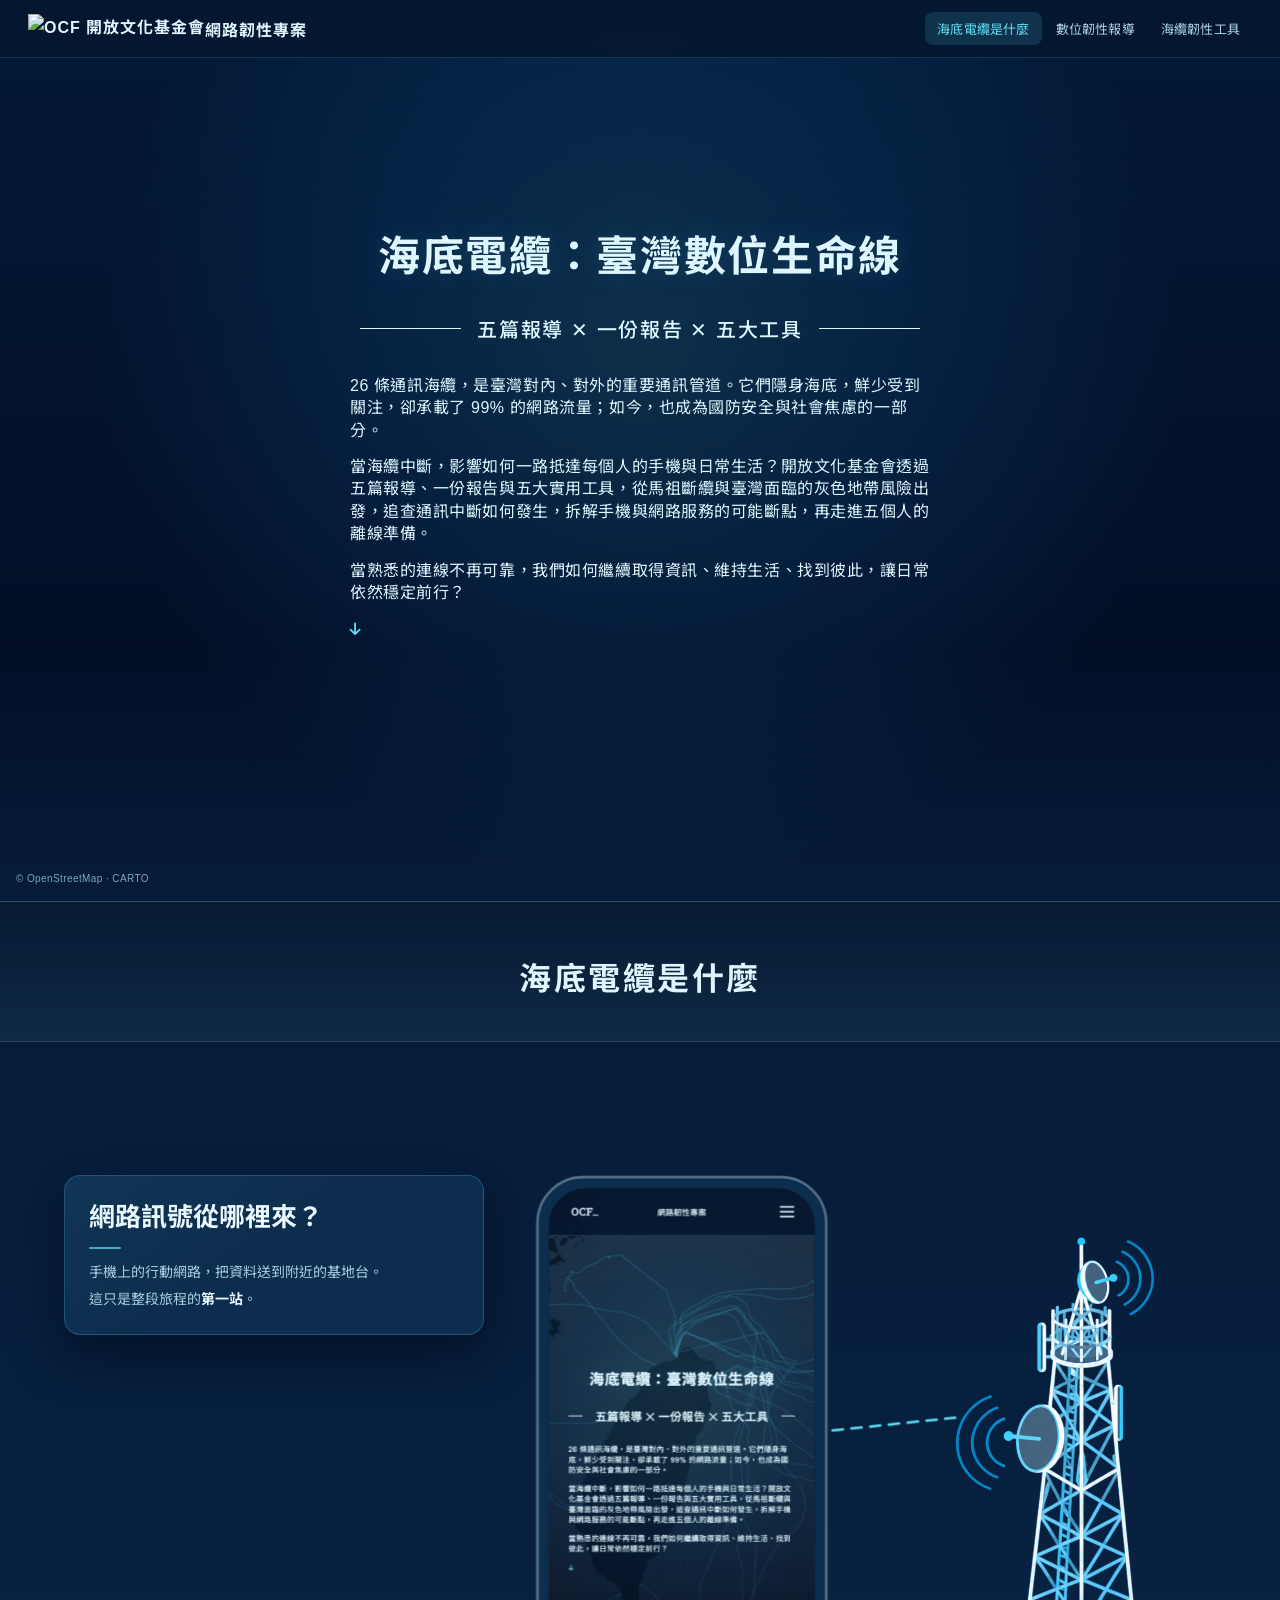
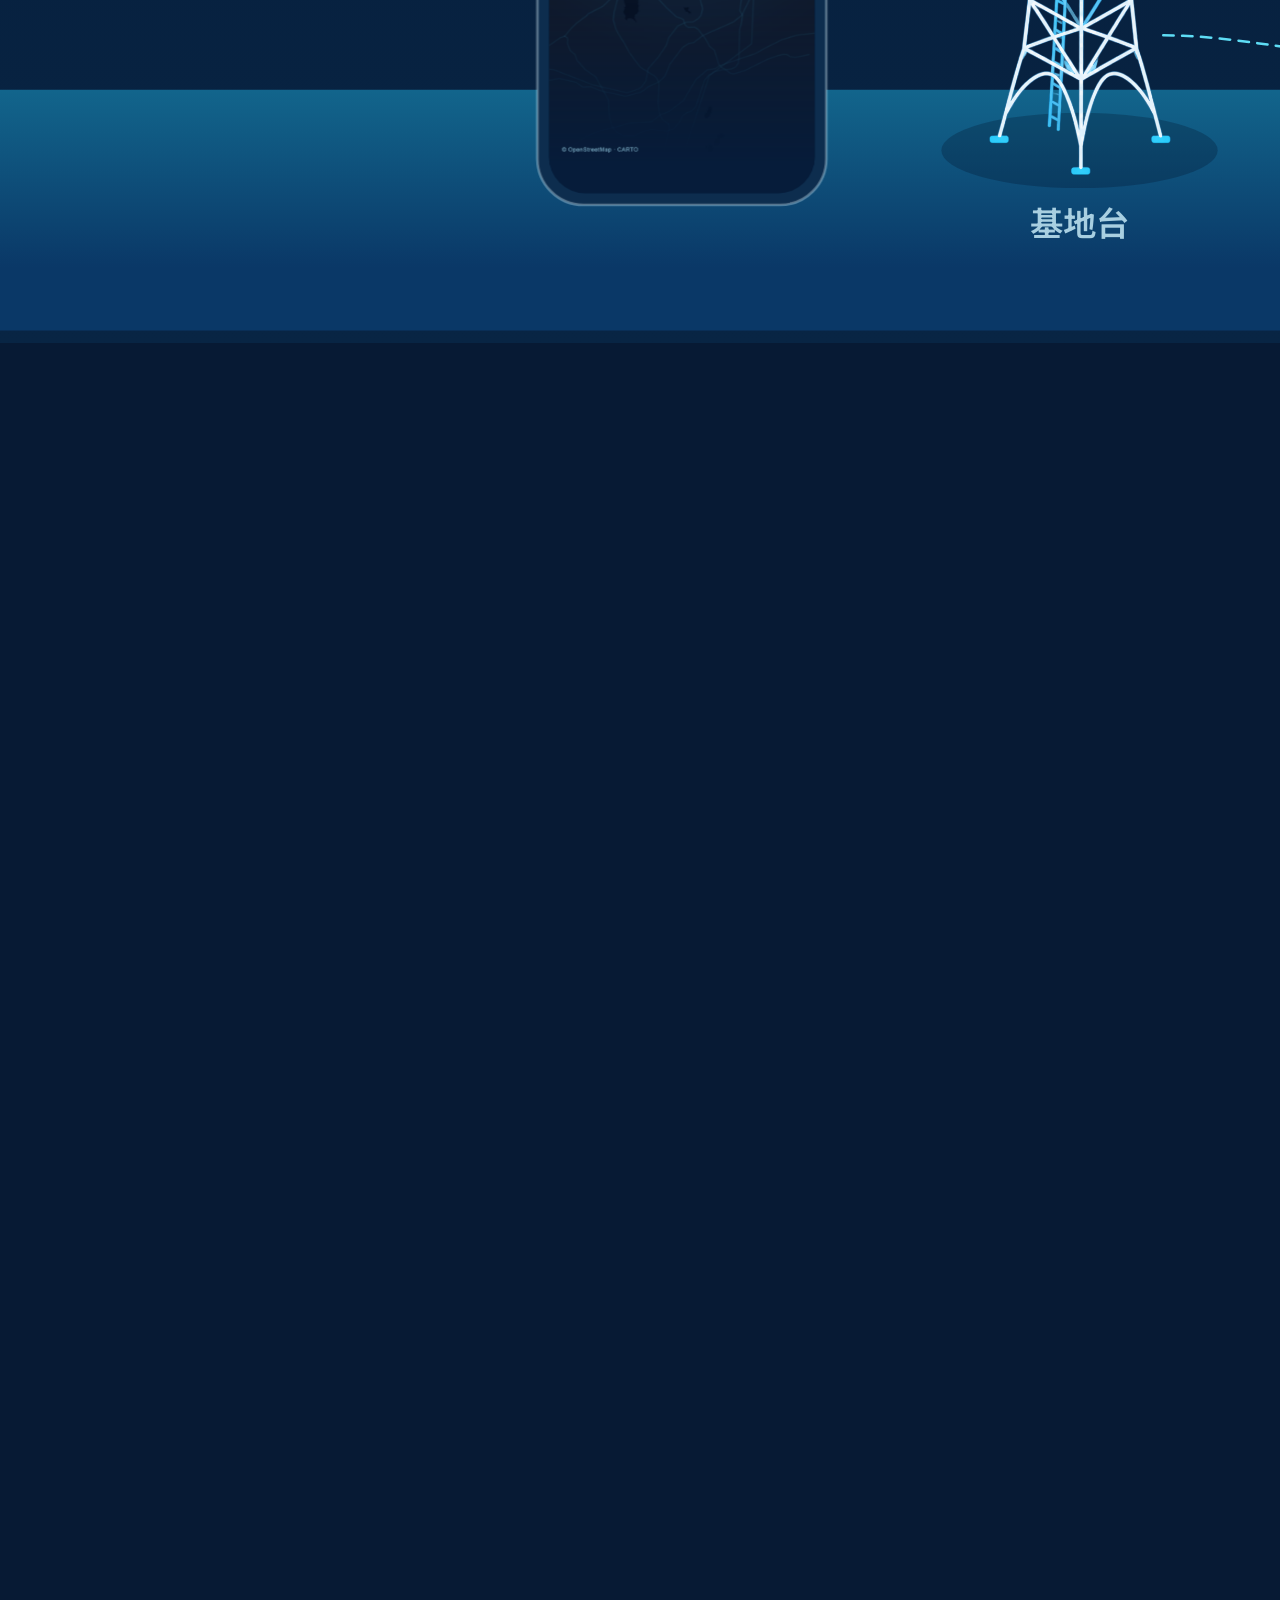
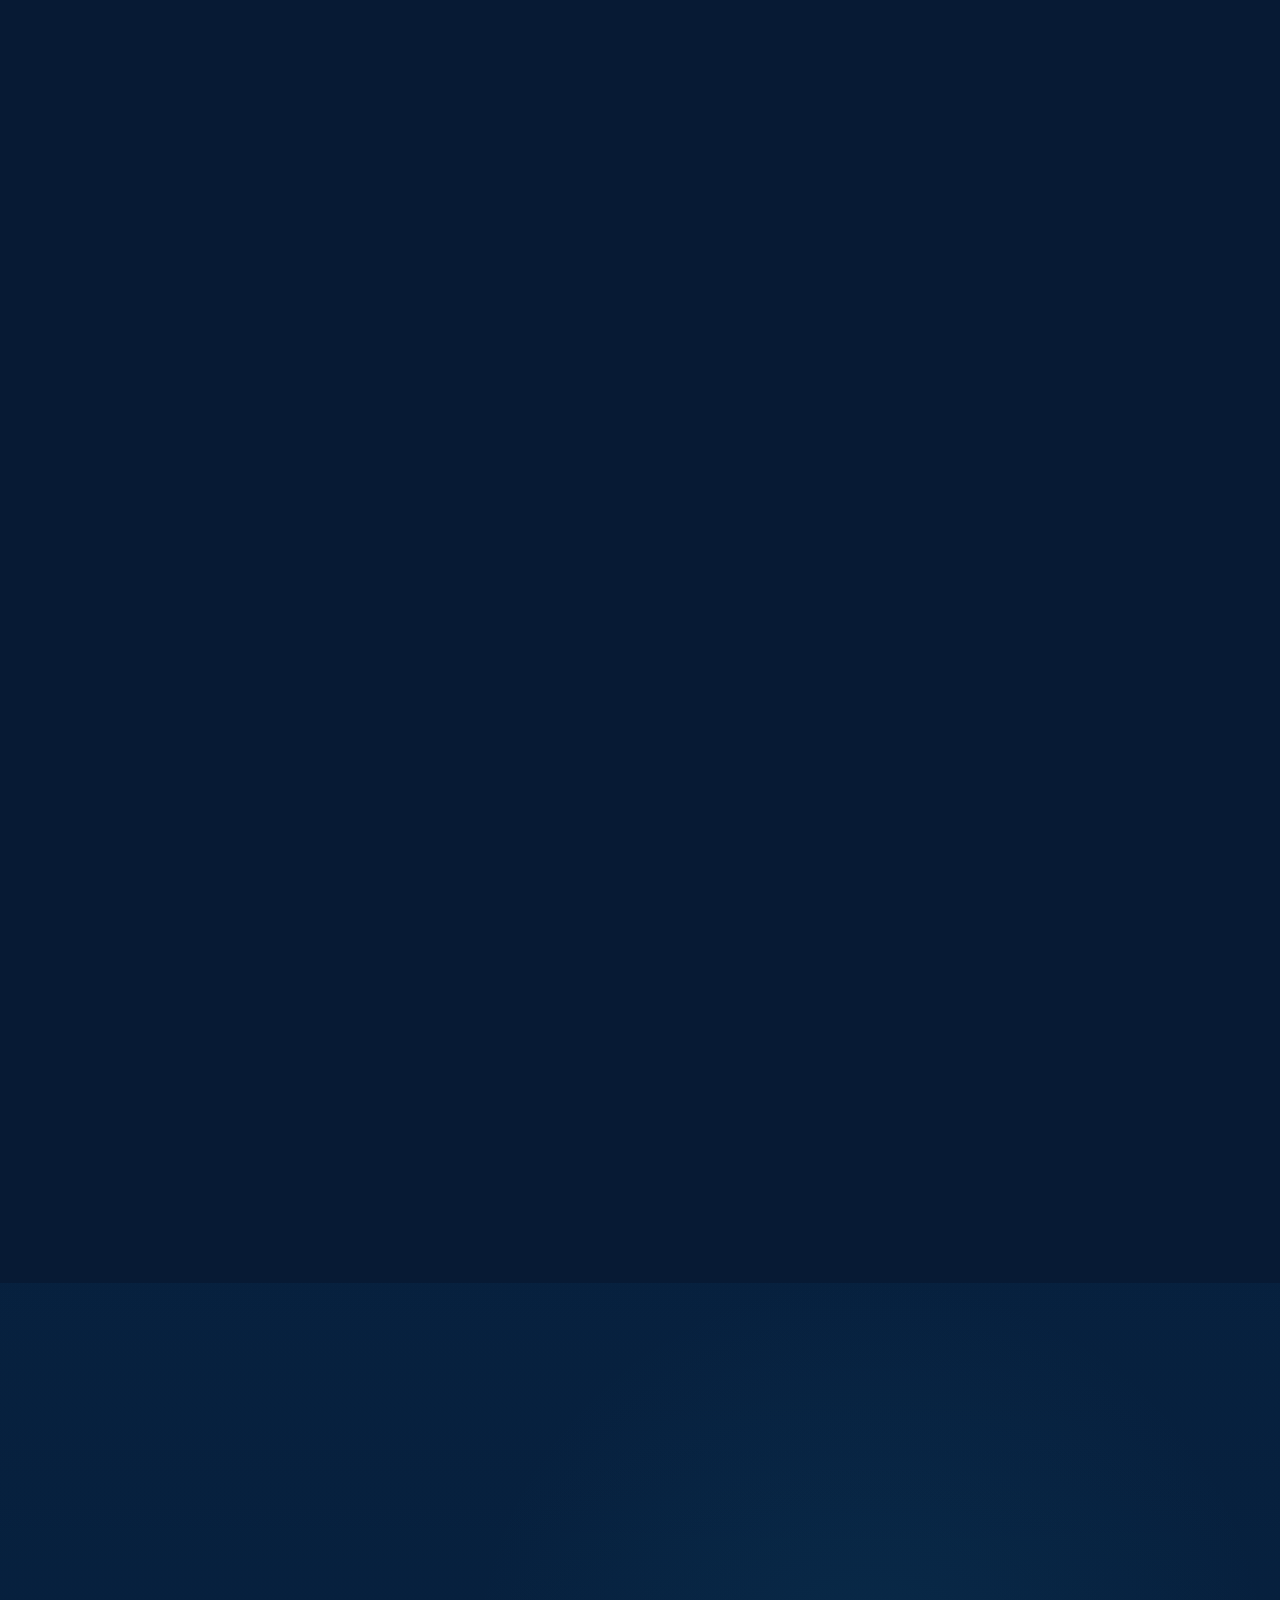
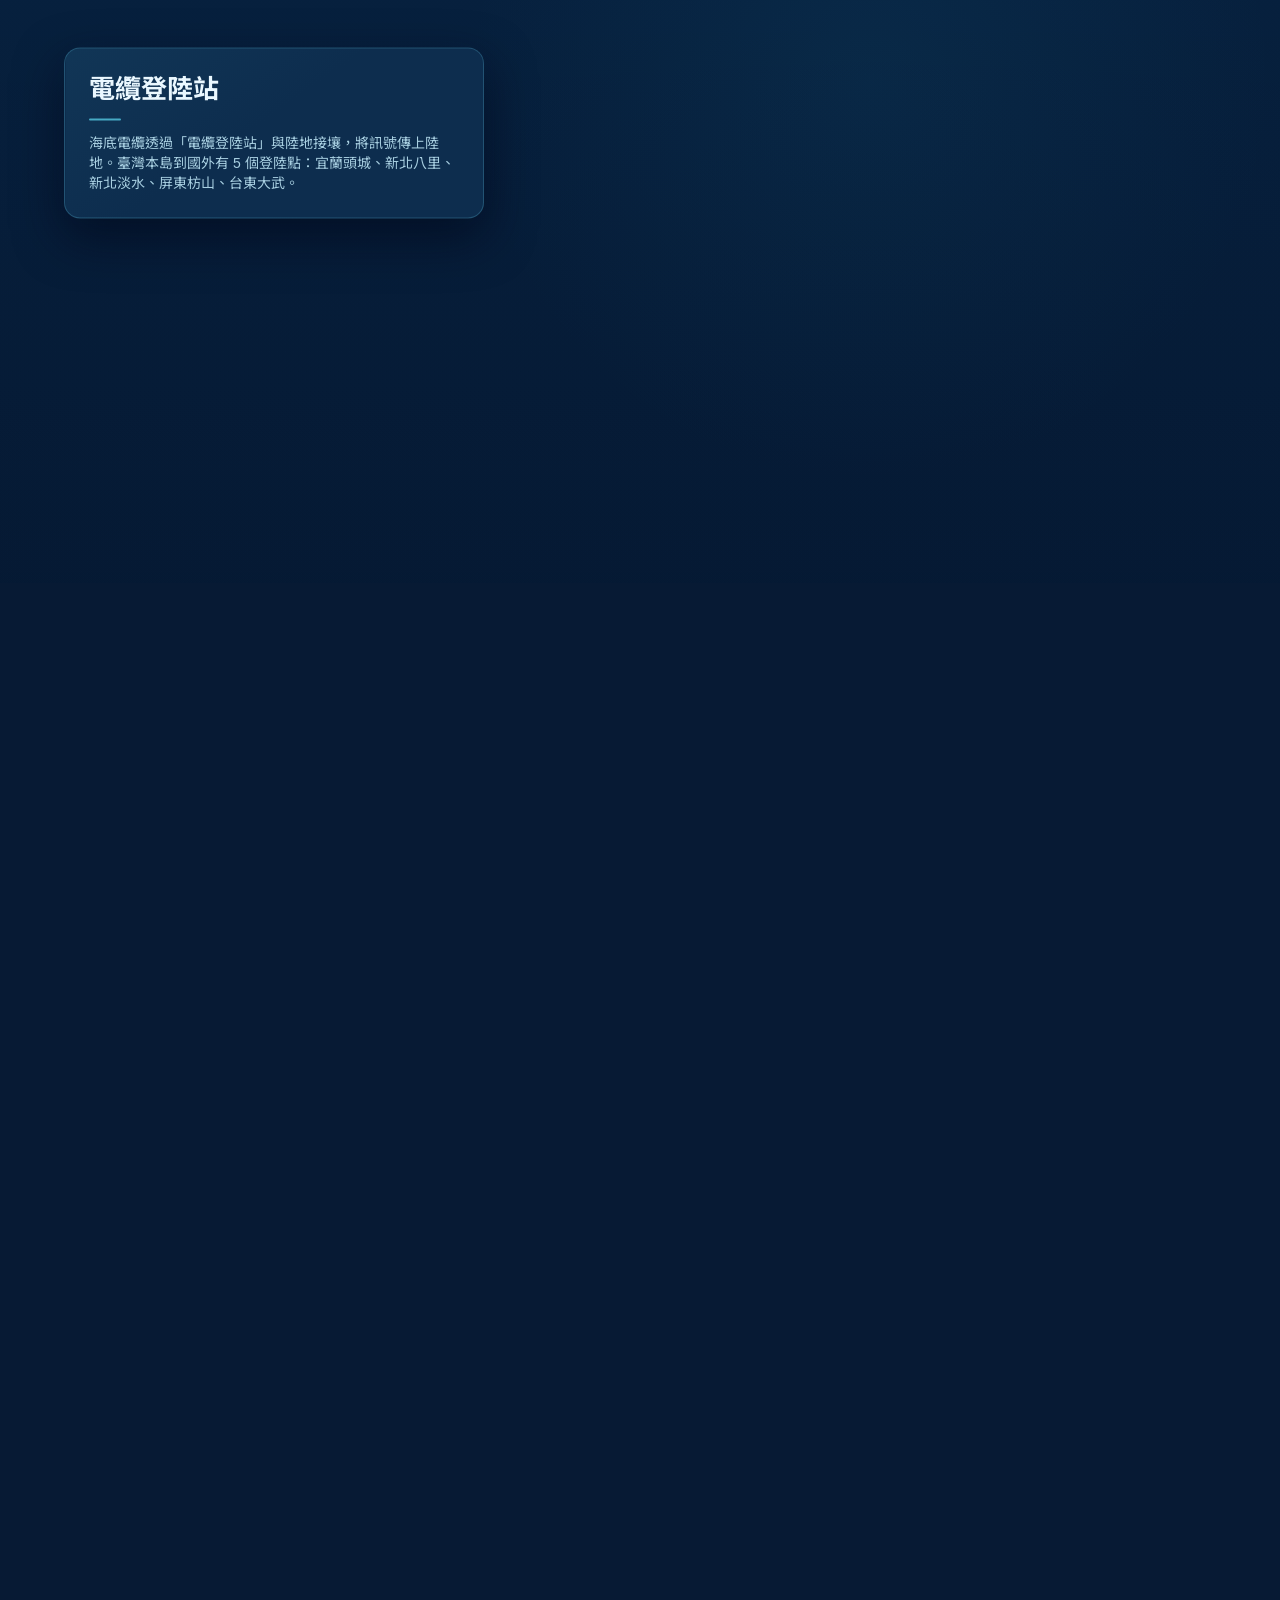
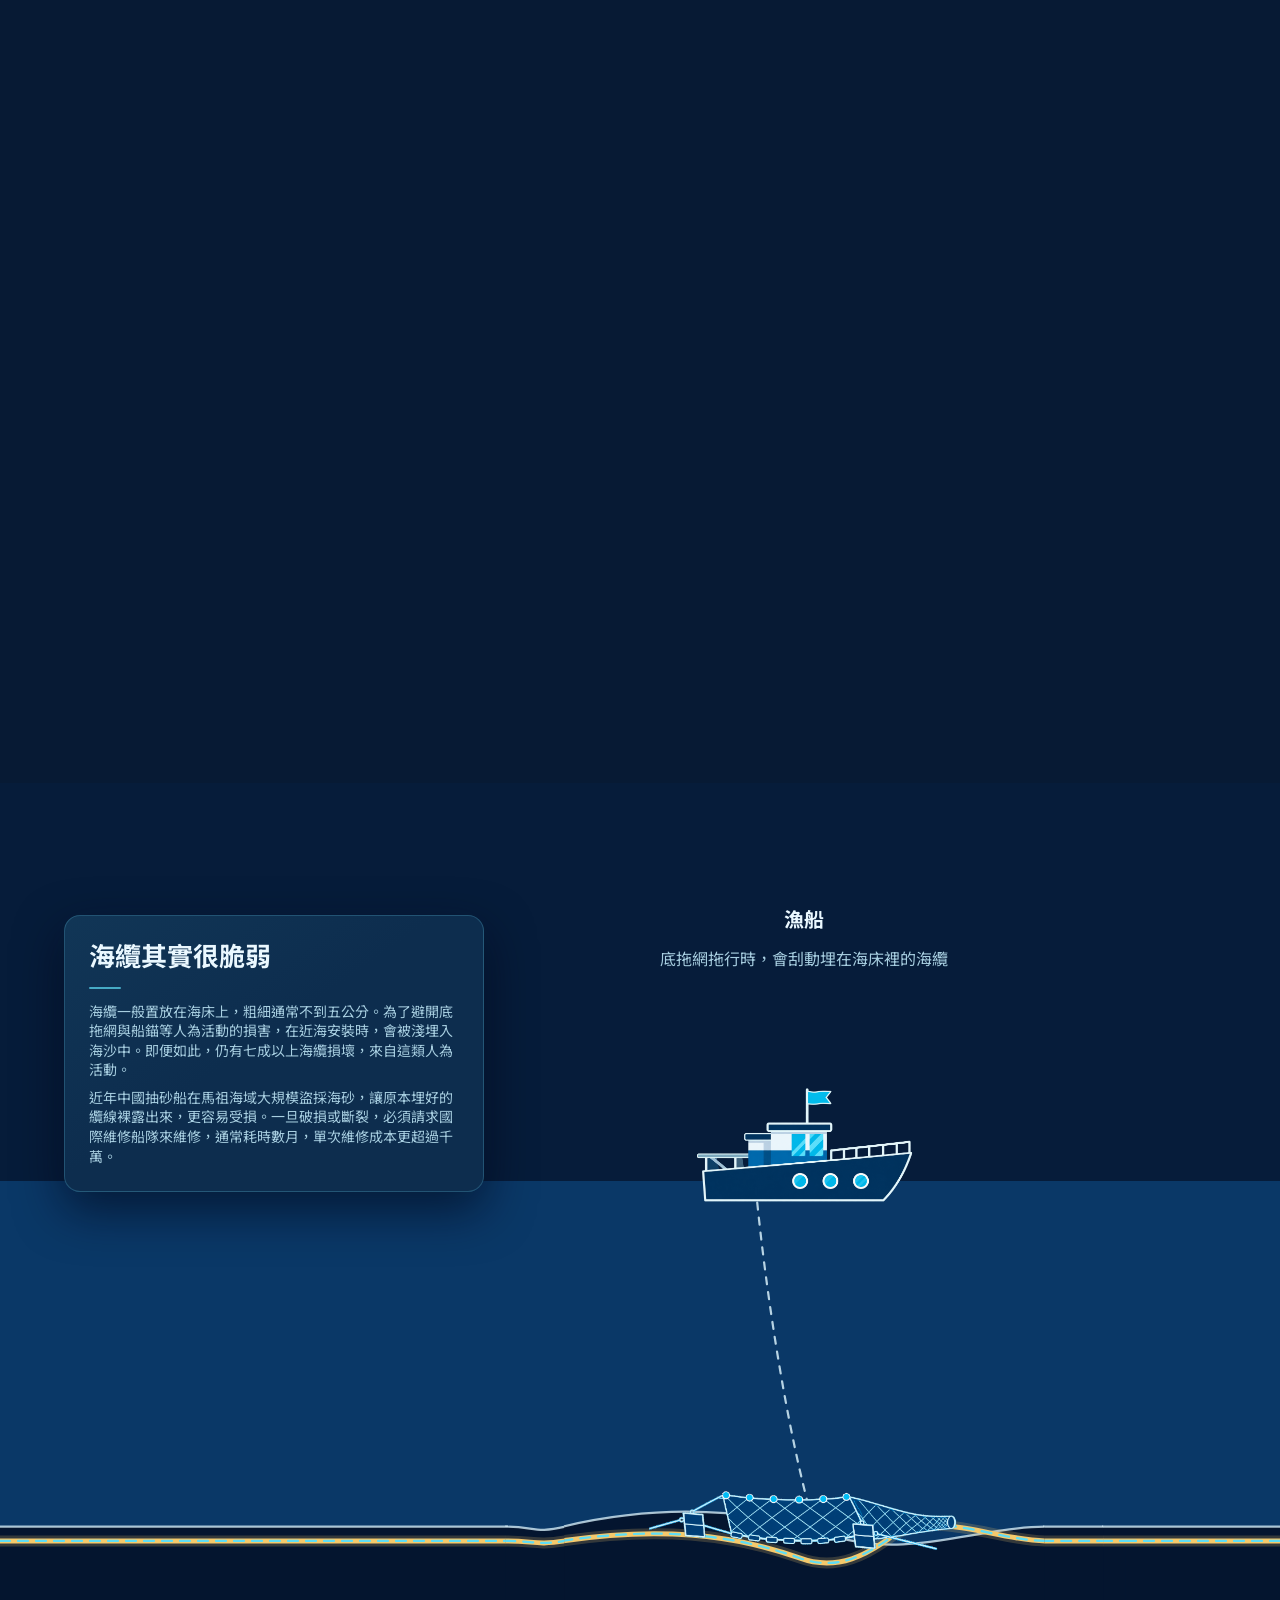
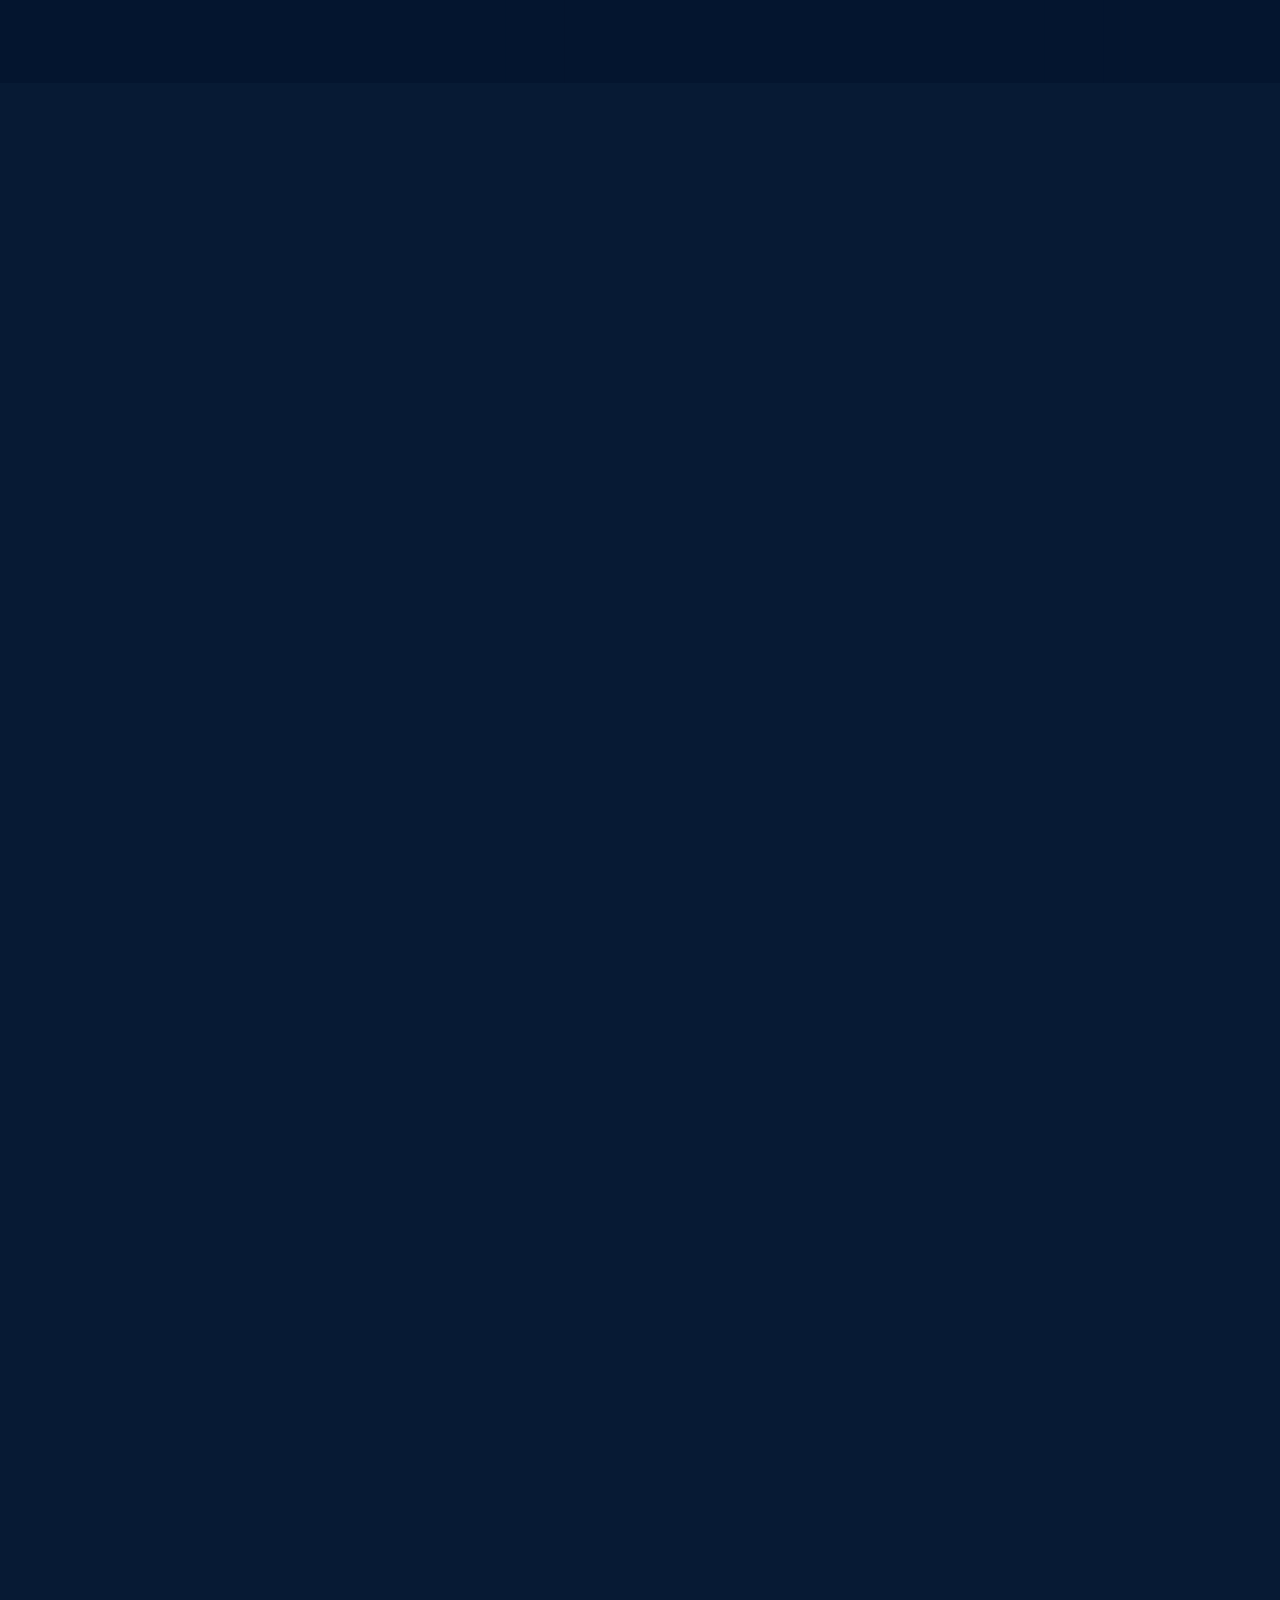
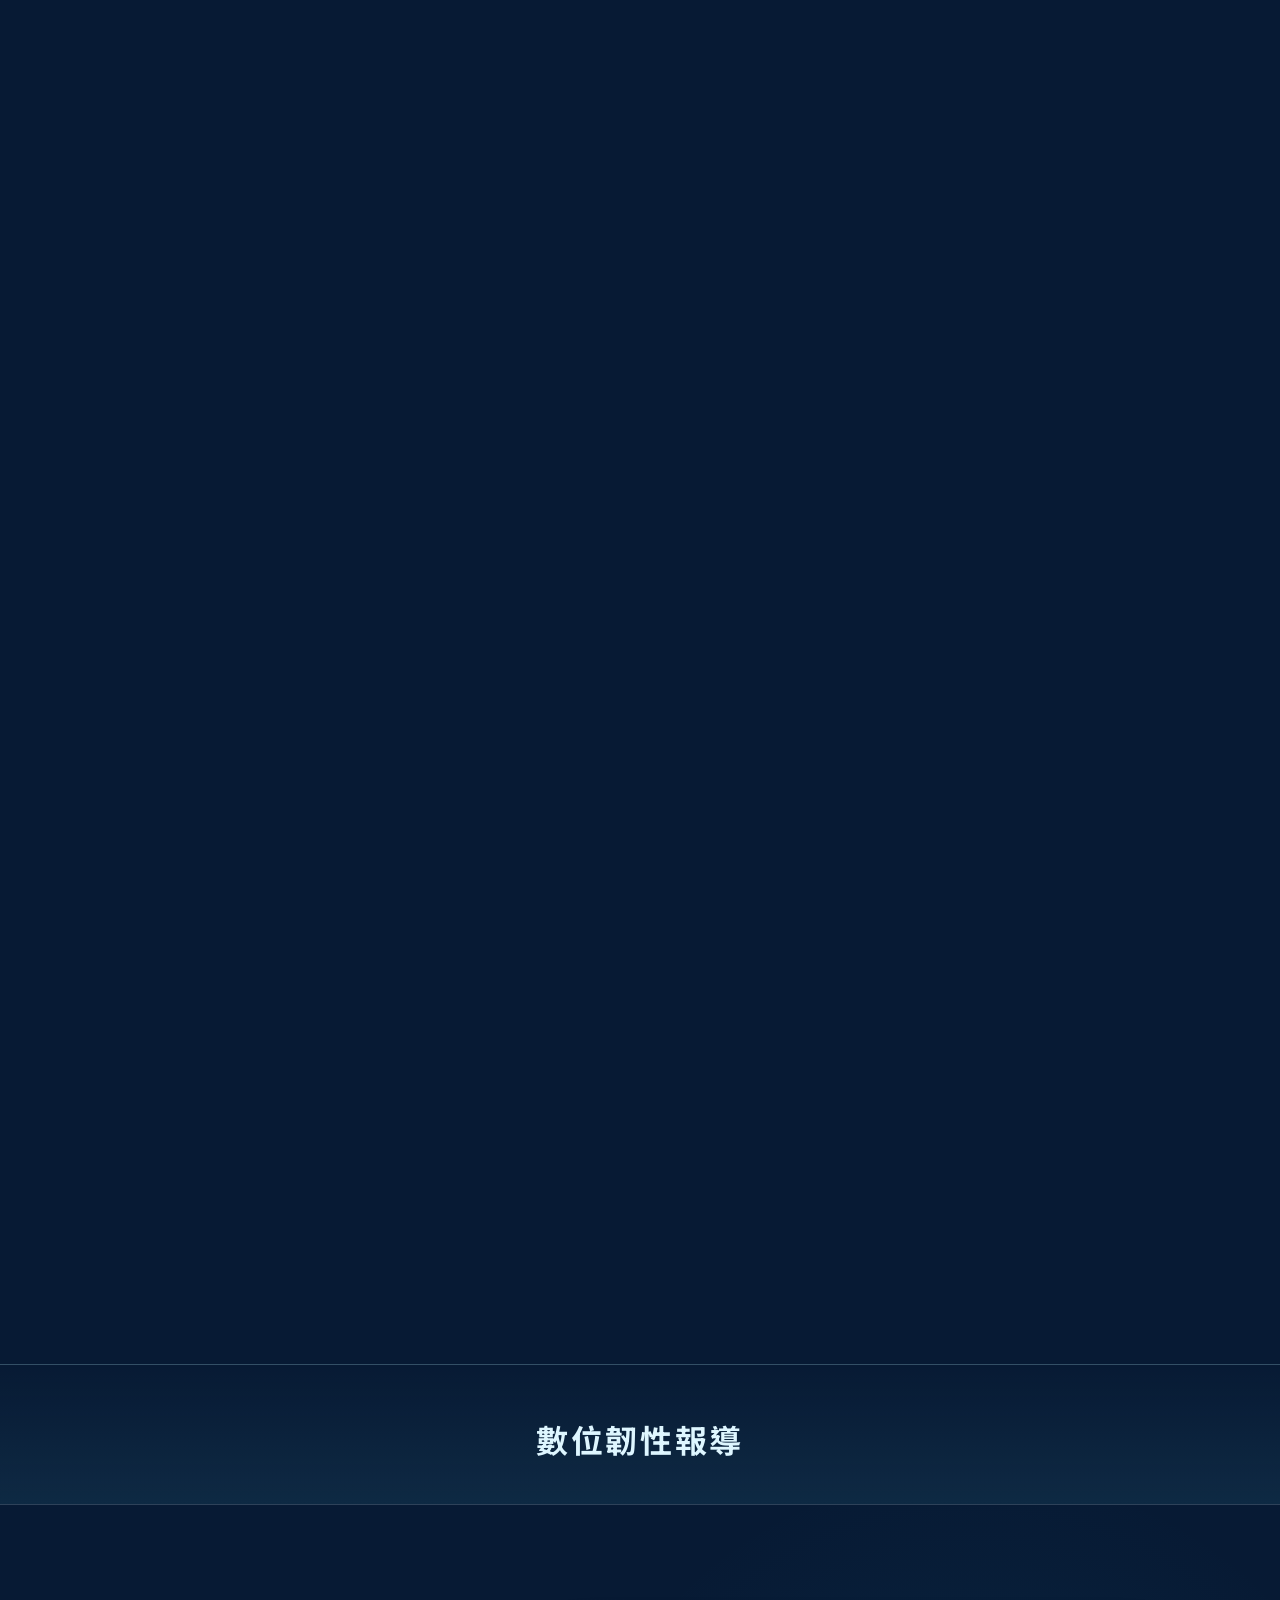
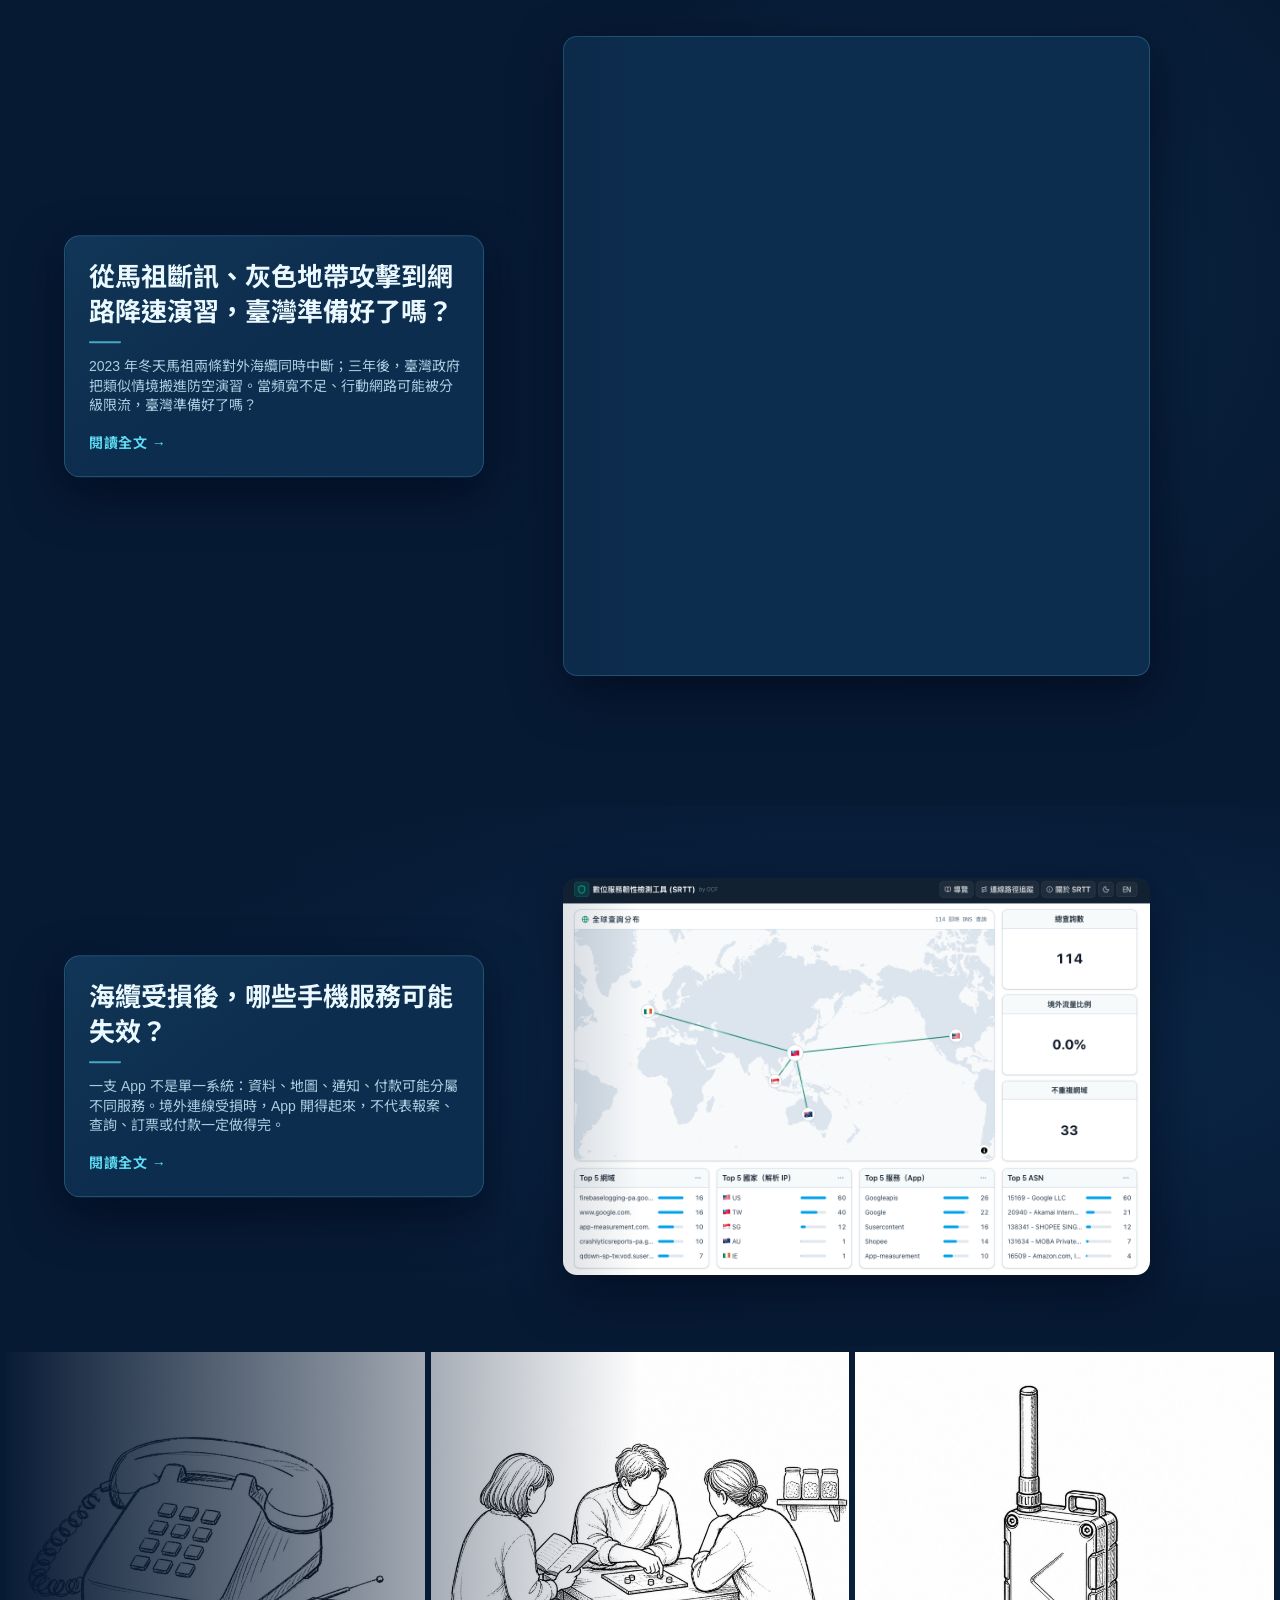
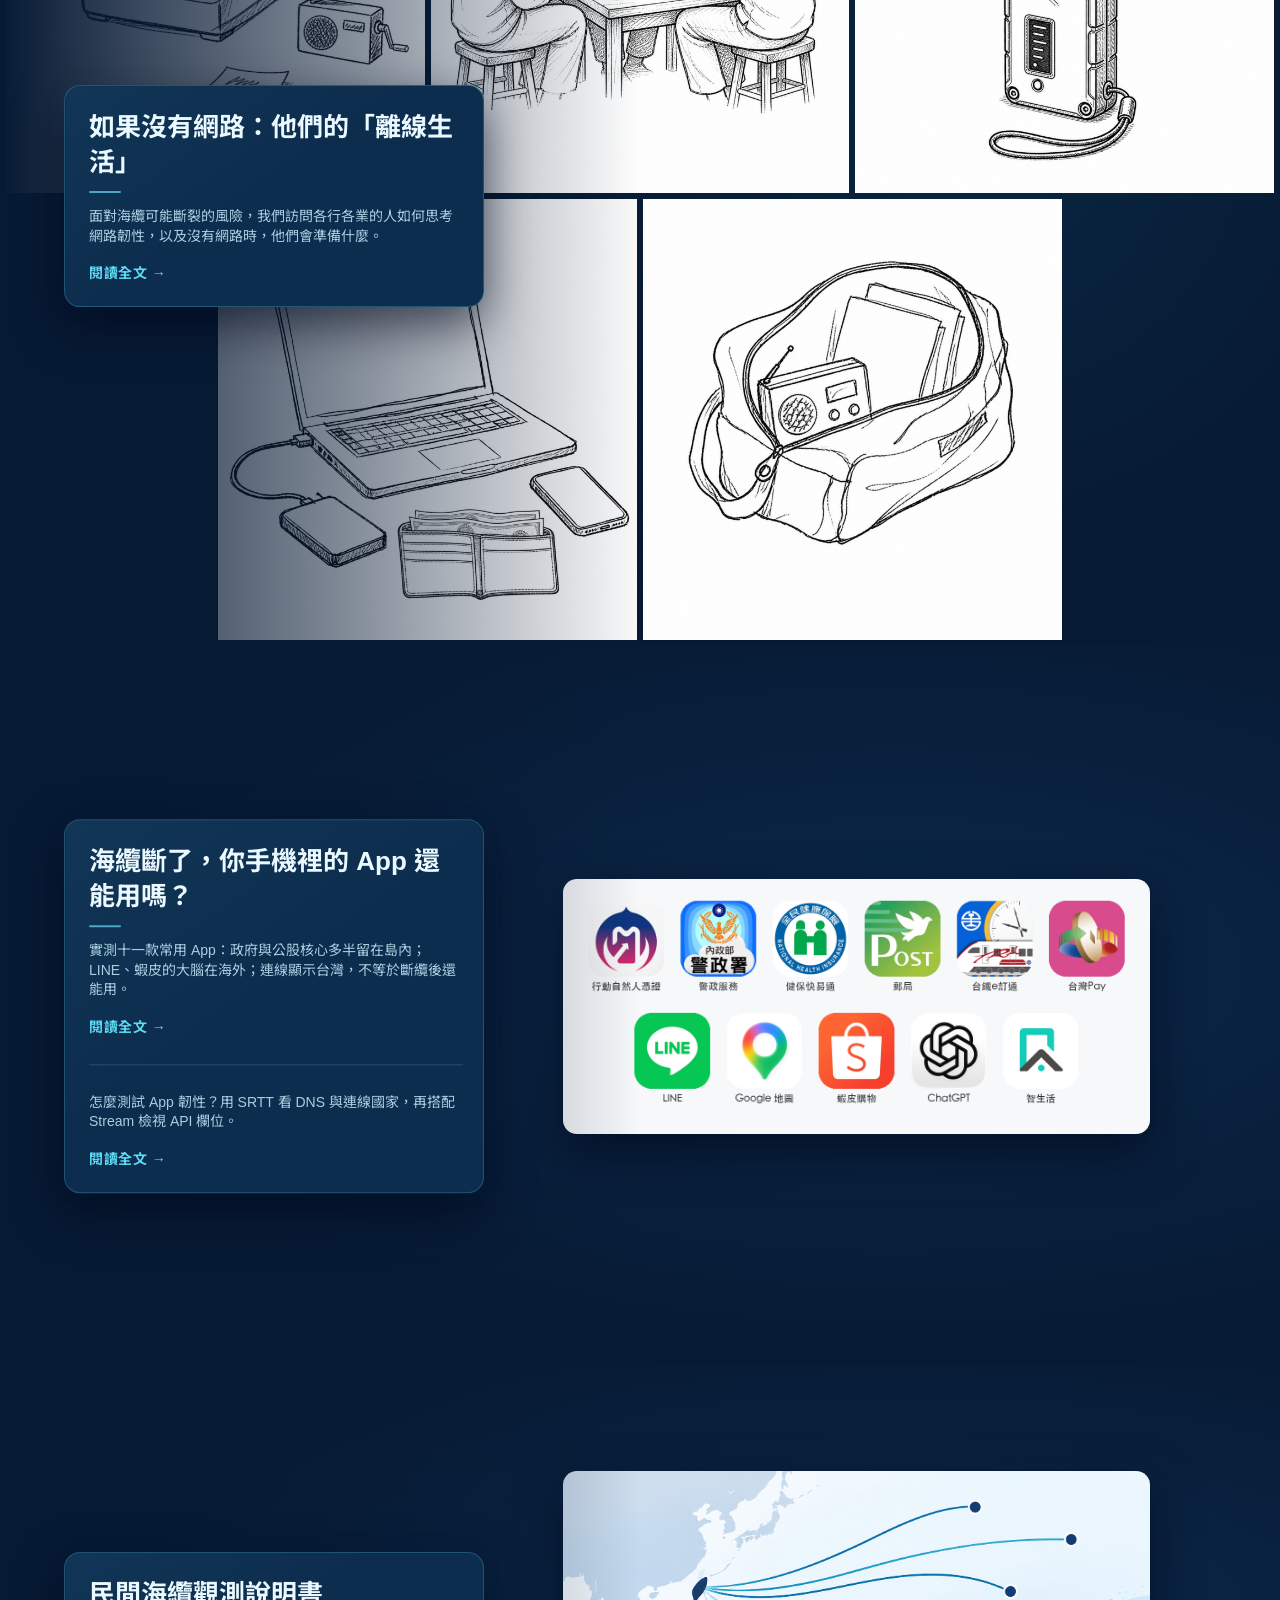
==== commit 9a2eed27: "將資源檔移入對應資料夾，更新 README 結構說明 將 js、css、json 移入對應資料夾並更新路徑  Co-authored-by: Cursor <cursoragent@cursor.co" ====
--- a/index.html
+++ b/index.html
@@ -18,7 +18,7 @@
   <link href="https://fonts.googleapis.com/css2?family=Noto+Sans+TC:wght@400;500;700&display=swap" rel="stylesheet" />
   <link rel="stylesheet" href="https://unpkg.com/maplibre-gl@5.6.2/dist/maplibre-gl.css" />
   <link rel="stylesheet" href="https://cdnjs.cloudflare.com/ajax/libs/font-awesome/6.5.2/css/all.min.css" integrity="sha512-SnH5WK+bZxgPHs44uWIX+LLJAJ9/2PkPKZ5QiAj6Ta86w+fsb2TkcmfRyVX3pBnMFcV7oQPJkl9QevSCWr3W6A==" crossorigin="anonymous" referrerpolicy="no-referrer" />
-  <link rel="stylesheet" href="./styles.css" />
+  <link rel="stylesheet" href="./assets/styles.css" />
 </head>
 
 <body>
@@ -97,7 +97,7 @@
             </g>
             <g id="basestation">
               <ellipse cx="1140" cy="748" rx="132" ry="36" fill="var(--illus-ink)" opacity="0.24"></ellipse>
-              <image href="./basestation.png" x="940" y="220" width="400" height="600"
+              <image href="./images/basestation.png" x="940" y="220" width="400" height="600"
                 preserveAspectRatio="xMidYMid meet"></image>
               <path class="signal-flow" d="M910 168 C 1010 175, 1095 295, 1140 320" fill="none" stroke="var(--cyan)"
                 stroke-width="2.4" stroke-dasharray="10 8" stroke-linecap="round"></path>
@@ -182,12 +182,12 @@
                   <ellipse cx="1300" cy="326" rx="84" ry="14"></ellipse>
                 </g>
 
-                <image href="./journey-basestation.png" x="452" y="157" width="96" height="175"
+                <image href="./images/journey-basestation.png" x="452" y="157" width="96" height="175"
                   preserveAspectRatio="xMidYMax meet"></image>
                 <text x="500" y="354" text-anchor="middle" fill="var(--text-mid)" font-size="13"
                   font-weight="600">基地台</text>
 
-                <image href="./journey-landing-station.png" x="614" y="202" width="132" height="130"
+                <image href="./images/journey-landing-station.png" x="614" y="202" width="132" height="130"
                   preserveAspectRatio="xMidYMax meet"></image>
                 <text x="680" y="354" text-anchor="middle" fill="var(--text-mid)" font-size="13"
                   font-weight="600">台灣海纜登陸站</text>
@@ -195,12 +195,12 @@
                 <text x="890" y="470" text-anchor="middle" fill="var(--text-dark)" font-size="22"
                   font-weight="700">海纜</text>
 
-                <image href="./journey-landing-station.png" x="1034" y="202" width="132" height="130"
+                <image href="./images/journey-landing-station.png" x="1034" y="202" width="132" height="130"
                   preserveAspectRatio="xMidYMax meet"></image>
                 <text x="1100" y="354" text-anchor="middle" fill="var(--text-mid)" font-size="13"
                   font-weight="600">海外海纜登陸站</text>
 
-                <image href="./journey-overseas-server.png" x="1208" y="140" width="184" height="222"
+                <image href="./images/journey-overseas-server.png" x="1208" y="140" width="184" height="222"
                   preserveAspectRatio="xMidYMax meet"></image>
                 <text x="1300" y="366" text-anchor="middle" fill="var(--text-mid)" font-size="13"
                   font-weight="600">海外伺服器</text>
@@ -278,7 +278,7 @@
                   </svg>
                   <article class="sea-hazard sea-hazard--trawl" role="listitem">
                     <h2>漁船</h2>
-                    <img class="sea-vessel sea-vessel--fishing" src="./sea-fishing-boat.png" alt="漁船">
+                    <img class="sea-vessel sea-vessel--fishing" src="./images/sea-fishing-boat.png" alt="漁船">
                     <svg class="sea-hazard-environment" viewBox="0 0 480 760" preserveAspectRatio="none"
                       aria-hidden="true">
                       <path class="sea-water-fill" d="M0 352 H480 V638 H0 Z"></path>
@@ -308,7 +308,7 @@
                         </path>
                       </g>
                     </svg>
-                    <img class="sea-tool sea-tool--trawl" src="./sea-trawl.png" alt="底拖網刮過海床與海纜">
+                    <img class="sea-tool sea-tool--trawl" src="./images/sea-trawl.png" alt="底拖網刮過海床與海纜">
                     <p>底拖網拖行時，會刮動埋在海床裡的海纜</p>
                   </article>
                   <svg class="sea-hazard-transition sea-hazard-transition--right" viewBox="0 0 60 760"
@@ -350,7 +350,7 @@
                   </svg>
                   <article class="sea-hazard sea-hazard--anchor" role="listitem">
                     <h2>船隻</h2>
-                    <img class="sea-vessel sea-vessel--ship" src="./sea-ship.png" alt="大型船隻">
+                    <img class="sea-vessel sea-vessel--ship" src="./images/sea-ship.png" alt="大型船隻">
                     <svg class="sea-ship-stern-fix" viewBox="0 0 650 238" aria-hidden="true">
                       <path d="M646 142 H655 V157 H647"></path>
                     </svg>
@@ -374,7 +374,7 @@
                         </path>
                       </g>
                     </svg>
-                    <img class="sea-tool sea-tool--anchor" src="./sea-anchor.png" alt="船錨勾住並拉起海纜">
+                    <img class="sea-tool sea-tool--anchor" src="./images/sea-anchor.png" alt="船錨勾住並拉起海纜">
                     <p>船錨下沉後，可能勾住海纜並向上拉扯</p>
                   </article>
                   <svg class="sea-hazard-transition sea-hazard-transition--right" viewBox="0 0 60 760"
@@ -416,7 +416,7 @@
                   </svg>
                   <article class="sea-hazard sea-hazard--dredging" role="listitem">
                     <h2>抽砂船</h2>
-                    <img class="sea-vessel sea-vessel--dredger" src="./sea-dredger.png" alt="抽砂船">
+                    <img class="sea-vessel sea-vessel--dredger" src="./images/sea-dredger.png" alt="抽砂船">
                     <svg class="sea-hazard-environment" viewBox="0 0 480 760" preserveAspectRatio="none"
                       aria-hidden="true">
                       <path class="sea-water-fill" d="M0 352 H480 V760 H0 Z"></path>
@@ -590,15 +590,15 @@
         <div class="portals-inner">
           <div class="portals-grid"> <a class="portal-card" href="https://srtt.ocf.tw/" target="_blank"
               rel="noopener noreferrer">
-              <div class="portal-card-image"><img src="./portal-srtt.png" alt="" loading="lazy"></div>
+              <div class="portal-card-image"><img src="./images/portal-srtt.png" alt="" loading="lazy"></div>
               <h3>數位服務 (app) 韌性檢測工具</h3>
               <p class="portal-card-desc">開放文化基金會（OCF）開發的線上工具，用來檢測 app 使用時的即時跨國連線情形，以暸解在對外連線受阻情境下的服務韌性。</p>
             </a><a class="portal-card" href="https://resilience.ocf.tw/web/" target="_blank" rel="noopener noreferrer">
-              <div class="portal-card-image"><img src="./portal-resilience.png" alt="" loading="lazy"></div>
+              <div class="portal-card-image"><img src="./images/portal-resilience.png" alt="" loading="lazy"></div>
               <h3>海纜斷掉時，網站還會動嗎？</h3>
               <p class="portal-card-desc">檢測 2,179 個臺灣常用網站：在海纜斷光或極度壅塞時，約 39% 可能打不開、50% 風險偏高，僅 11% 較有韌性。輸入任一網址查看結果。</p>
             </a><a class="portal-card" href="https://smc.peering.tw/" target="_blank" rel="noopener noreferrer">
-              <div class="portal-card-image"><img src="./portal-smc.png" alt="" loading="lazy"></div>
+              <div class="portal-card-image"><img src="./images/portal-smc.png" alt="" loading="lazy"></div>
               <h3>臺灣海纜動態地圖</h3>
               <p class="portal-card-desc">互動地圖顯示歷史海纜斷線事件，包含海纜系統、登陸點位置及系統資訊，並收錄歷年斷線事件紀錄。</p>
             </a>
@@ -1421,8 +1421,8 @@
       </article>
     </template></div>
   <script src="https://unpkg.com/maplibre-gl@5.6.2/dist/maplibre-gl.js"></script>
-  <script src="./app.js"></script>
-  <script src="./cover-map.js"></script>
+  <script src="./assets/app.js"></script>
+  <script src="./assets/cover-map.js"></script>
 </body>
 
 </html>
--- a/assets/styles.css
+++ b/assets/styles.css
@@ -0,0 +1,2758 @@
+:root {
+  color-scheme: dark;
+  --navy: #def6ff;
+  --cyan: #5eddf5;
+  --text-dark: #eaf8ff;
+  --text-mid: #a8cfe1;
+  --text-dim: #78a7bf;
+  --bg: #071a34;
+  --bg-soft: #0b294a;
+  --bg-alt: #09213f;
+  --bg-footer: #020c20;
+  --bg-cover: #04132b;
+  --bg-stage: #082544;
+  --card: #0d2d4e;
+  --nav-bg: #05172f;
+  --nav-border: rgba(112, 218, 244, 0.16);
+  --nav-hover: rgba(94, 221, 245, 0.14);
+  --card-border: rgba(112, 218, 244, 0.22);
+  --card-hover: #123b62;
+  --link: #88eafa;
+  --warning: #f4c96c;
+  --route-domestic: #54e3c2;
+  --route-overseas: #8aa7ff;
+  --prose: #d8eef7;
+  --article-bg: #06172f;
+  --article-dialog-bg: #101b2b;
+  --tool-bg: #0b2949;
+  --header-h: 58px;
+  --divider: rgba(112, 218, 244, 0.2);
+  --shadow: rgba(0, 7, 25, 0.62);
+  --illus-sky-1: #0b3b69;
+  --illus-sky-2: #061c3a;
+  --illus-sea-1: #12658c;
+  --illus-sea-2: #0a3867;
+  --illus-bed-1: #0b2c51;
+  --illus-bed-2: #04152f;
+  --illus-line: var(--navy);
+  --illus-glow: #2d93b5;
+  --illus-ink: #020a1d;
+}
+
+*,
+*::before,
+*::after {
+  box-sizing: border-box;
+  margin: 0;
+  padding: 0;
+}
+
+html {
+  scroll-behavior: auto;
+  scroll-snap-type: y proximity;
+}
+
+html,
+body {
+  background: var(--bg);
+  color: var(--text-dark);
+  font-family: Arial, 'Noto Sans TC', sans-serif;
+}
+
+html {
+  overflow-x: clip;
+}
+
+body {
+  overflow-x: visible;
+}
+
+img,
+svg {
+  display: block;
+  max-width: 100%;
+}
+
+p {
+  line-height: 1.4;
+}
+
+a {
+  color: inherit;
+}
+
+button {
+  font: inherit;
+  background: none;
+  border: none;
+  cursor: pointer;
+}
+
+.skip-link {
+  position: absolute;
+  left: -999px;
+  top: 8px;
+  z-index: 200;
+  background: var(--card);
+  padding: 8px 14px;
+  border-radius: 8px;
+}
+
+.skip-link:focus {
+  left: 8px;
+}
+
+.visually-hidden {
+  position: absolute;
+  width: 1px;
+  height: 1px;
+  overflow: hidden;
+  clip: rect(0 0 0 0);
+  white-space: nowrap;
+}
+
+/* ── Site navbar ── */
+.site-nav {
+  position: fixed;
+  top: 0;
+  left: 0;
+  right: 0;
+  z-index: 80;
+  display: flex;
+  align-items: center;
+  justify-content: space-between;
+  gap: 20px;
+  height: var(--header-h);
+  padding: 0 28px;
+  background: color-mix(in srgb, var(--nav-bg) 92%, transparent);
+  border-bottom: 1px solid var(--nav-border);
+  backdrop-filter: blur(14px) saturate(1.2);
+}
+
+.site-nav-brand {
+  display: inline-flex;
+  align-items: center;
+  gap: 0;
+  flex-shrink: 0;
+  font-size: 16px;
+  font-weight: 700;
+  letter-spacing: 1px;
+  color: var(--navy);
+  text-decoration: none;
+  white-space: nowrap;
+}
+
+.site-nav-brand-logo {
+  display: block;
+  height: 29px;
+  width: auto;
+  flex-shrink: 0;
+}
+
+.site-nav-brand:hover {
+  color: var(--cyan);
+}
+
+.site-nav-links {
+  display: flex;
+  align-items: center;
+  gap: 2px;
+}
+
+.site-nav-links a {
+  display: inline-flex;
+  align-items: center;
+  gap: 4px;
+  padding: 7px 12px;
+  border-radius: 8px;
+  font-size: 13px;
+  letter-spacing: 0.2px;
+  color: var(--text-mid);
+  text-decoration: none;
+  white-space: nowrap;
+}
+
+.site-nav-links a:hover,
+.site-nav-links a.is-active {
+  color: var(--cyan);
+  background: var(--nav-hover);
+}
+
+.site-nav-links > a[data-nav="cover"] {
+  display: none;
+}
+
+.site-nav-ext {
+  font-size: 11px;
+  opacity: 0.7;
+}
+
+.site-nav-toggle {
+  display: none;
+  width: 40px;
+  height: 40px;
+  align-items: center;
+  justify-content: center;
+  border-radius: 8px;
+}
+
+.site-nav-current {
+  display: none;
+  overflow: hidden;
+  text-overflow: ellipsis;
+  white-space: nowrap;
+  font-size: 14px;
+  font-weight: 400;
+  letter-spacing: 0.02em;
+  color: var(--navy);
+}
+
+.site-nav-burger,
+.site-nav-burger::before,
+.site-nav-burger::after {
+  display: block;
+  width: 18px;
+  height: 2px;
+  background: var(--navy);
+  border-radius: 1px;
+}
+
+.site-nav-burger {
+  position: relative;
+}
+
+.site-nav-burger::before,
+.site-nav-burger::after {
+  content: '';
+  position: absolute;
+  left: 0;
+}
+
+.site-nav-burger::before {
+  top: -6px;
+}
+
+.site-nav-burger::after {
+  top: 6px;
+}
+
+.site-nav.is-open .site-nav-burger {
+  background: transparent;
+}
+
+.site-nav.is-open .site-nav-burger::before {
+  top: 0;
+  transform: rotate(45deg);
+}
+
+.site-nav.is-open .site-nav-burger::after {
+  top: 0;
+  transform: rotate(-45deg);
+}
+
+/* ── Cover ── */
+.cover {
+  position: relative;
+  height: 100dvh;
+  min-height: 100dvh;
+  scroll-snap-align: start;
+  display: flex;
+  align-items: center;
+  justify-content: center;
+  padding: var(--header-h) 24px 88px;
+  background: var(--bg-cover);
+  color: var(--navy);
+  text-align: center;
+  overflow: hidden;
+}
+
+.cover-map {
+  position: absolute;
+  inset: 0;
+  pointer-events: none;
+}
+
+.cover-map .maplibregl-map,
+.cover-map .maplibregl-canvas,
+.cover-map .maplibregl-canvas-container {
+  width: 100%;
+  height: 100%;
+}
+
+.cover-map-readout {
+  margin: 0;
+  padding: 6px 10px;
+  background: color-mix(in srgb, var(--tool-bg) 88%, transparent);
+  border: 1px solid var(--nav-border);
+  border-radius: 8px;
+  font-size: 11px;
+  font-family: Arial, 'Noto Sans TC', sans-serif;
+  letter-spacing: 0;
+  color: var(--text-mid);
+  white-space: nowrap;
+}
+
+.cover-map-zoom {
+  display: flex;
+  flex-direction: column;
+  overflow: hidden;
+  border-radius: 8px;
+  border: 1px solid var(--nav-border);
+  background: var(--tool-bg);
+  box-shadow: 0 4px 14px var(--shadow);
+}
+
+.cover-map-zoom button {
+  width: 36px;
+  height: 36px;
+  font-size: 20px;
+  line-height: 1;
+  color: var(--navy);
+}
+
+.cover-map-zoom button + button {
+  border-top: 1px solid var(--nav-border);
+}
+
+.cover-map-zoom button:hover {
+  background: var(--card-hover);
+  color: var(--cyan);
+}
+
+.cover-map-veil {
+  position: absolute;
+  inset: 0;
+  pointer-events: none;
+  background:
+    radial-gradient(circle at 50% 38%, rgba(79, 211, 239, 0.14) 0%, rgba(15, 91, 145, 0.2) 32%, transparent 64%),
+    linear-gradient(180deg, rgba(2, 39, 84, 0.3) 0%, rgba(2, 12, 36, 0.68) 72%, var(--illus-sky-2) 100%);
+}
+
+.cover-map-attrib {
+  position: absolute;
+  left: 16px;
+  bottom: 14px;
+  z-index: 2;
+  font-size: 10px;
+  letter-spacing: 0.04em;
+  color: var(--text-dim);
+  pointer-events: auto;
+}
+
+.cover-map-attrib a {
+  color: inherit;
+  text-decoration: none;
+}
+
+.cover-map-attrib a:hover {
+  text-decoration: underline;
+}
+
+.cover-inner {
+  position: relative;
+  z-index: 1;
+  max-width: 720px;
+  pointer-events: auto;
+  user-select: text;
+}
+
+.cover-title {
+  font-size: clamp(28px, 4.2vw, 42px);
+  font-weight: 700;
+  letter-spacing: 0.04em;
+  line-height: 1.35;
+  text-shadow: 0 0 28px rgba(94, 221, 245, 0.14);
+}
+
+.cover-brand {
+  display: inline-flex;
+  align-items: center;
+  justify-content: center;
+  gap: 0;
+  height: 1.5em;
+  margin: 10px 0 0;
+  font-size: clamp(16.2px, 2.16vw, 21.6px);
+  font-weight: 500;
+  letter-spacing: 0.04em;
+  line-height: 1.3;
+  color: var(--navy);
+}
+
+.cover-brand-logo {
+  display: block;
+  height: 2.5em;
+  width: auto;
+}
+
+.cover-rule {
+  display: flex;
+  align-items: center;
+  gap: 16px;
+  width: min(560px, 100%);
+  margin: 28px auto 32px;
+  color: var(--navy);
+  font-size: 20px;
+  font-weight: 500;
+  letter-spacing: 0.08em;
+  white-space: nowrap;
+}
+
+.cover-rule::before,
+.cover-rule::after {
+  content: '';
+  flex: 1;
+  min-width: 0;
+  height: 1px;
+  background: currentColor;
+}
+
+.cover-lead {
+  display: grid;
+  gap: 14px;
+  max-width: 580px;
+  margin: 0 auto;
+  font-size: 16px;
+  line-height: 1.8;
+  letter-spacing: 0.035em;
+  text-align: left;
+  color: var(--navy);
+}
+
+.cover-lead p {
+  margin: 0;
+}
+
+.cover-continue {
+  margin-top: 4px;
+}
+
+.cover-continue a {
+  display: inline-flex;
+  align-items: center;
+  gap: 0.4em;
+  color: var(--cyan);
+  text-decoration: none;
+  font-weight: 500;
+}
+
+.cover-continue a:hover {
+  text-decoration: underline;
+  text-underline-offset: 3px;
+}
+
+.cover-continue i {
+  font-size: 0.9em;
+}
+
+html.is-cover-preview,
+html.is-cover-preview body {
+  height: 100%;
+  overflow: hidden;
+}
+
+html.is-cover-preview main > :not(#cover) {
+  display: none !important;
+}
+
+html.is-cover-preview #cover {
+  height: 100dvh;
+  min-height: 100dvh;
+}
+
+.signal-journey .intro-stage {
+  overflow: hidden;
+}
+
+.signal-journey-foreground,
+.signal-journey-landscape {
+  position: absolute;
+  inset: 0;
+  width: 100%;
+  height: 100%;
+  max-width: none;
+}
+
+.signal-journey-landscape {
+  z-index: 1;
+  opacity: 0;
+  will-change: opacity, transform;
+}
+
+.signal-journey-foreground {
+  z-index: 2;
+}
+
+.signal-journey-foreground .intro-background {
+  will-change: opacity;
+}
+
+.signal-journey-foreground #iphone {
+  will-change: opacity, transform;
+}
+
+.signal-journey-foreground #basestation {
+  will-change: transform;
+}
+
+.signal-journey-foreground #iphone > text,
+.signal-journey-foreground #iphone > line,
+.signal-journey-foreground #iphone > circle {
+  opacity: 0;
+}
+
+.station-outbound-flow {
+  will-change: d;
+}
+
+#phone-base-pair,
+.journey-world {
+  will-change: transform;
+}
+
+.panel.signal-panel {
+  will-change: opacity;
+}
+
+@media (min-width: 801px) {
+  .panel.signal-panel {
+    top: 132px;
+    left: 5%;
+    transform: none;
+  }
+}
+
+.signal-panel--journey {
+  opacity: 0;
+  pointer-events: none;
+}
+
+.is-merged-journey-source {
+  display: none;
+}
+
+
+/* ── Section title blocks ── */
+.section-title-block {
+  position: relative;
+  z-index: 2;
+  scroll-margin-top: var(--header-h);
+  /* 短區塊若只 snap 上緣，上下捲動時容易跟鄰近不滿一屏內容互搶；
+     改由上下緣各設一個 snap 點（::before / ::after）。 */
+  scroll-snap-align: none;
+}
+
+.section-title-block::before,
+.section-title-block::after {
+  content: '';
+  display: block;
+  height: 1px;
+  overflow: hidden;
+  pointer-events: none;
+}
+
+.section-title-block::before {
+  scroll-snap-align: start;
+  scroll-margin-top: var(--header-h);
+}
+
+.section-title-block::after {
+  scroll-snap-align: end;
+}
+
+.section-title-stage {
+  display: flex;
+  flex-direction: column;
+  align-items: center;
+  justify-content: center;
+  gap: 14px;
+  padding: 56px 24px 40px;
+  background:
+    linear-gradient(to bottom, transparent, color-mix(in srgb, var(--cyan) 8%, transparent)),
+    var(--bg);
+  border-top: 1px solid color-mix(in srgb, var(--navy) 18%, transparent);
+  border-bottom: 1px solid color-mix(in srgb, var(--navy) 18%, transparent);
+}
+
+.section-title {
+  margin: 0;
+  max-width: 16em;
+  font-size: clamp(18px, 3vw, 32px);
+  font-weight: 700;
+  letter-spacing: 0.08em;
+  line-height: 1.35;
+  text-align: center;
+  color: var(--navy);
+}
+
+.section-title-stage .portals-lead {
+  margin: 0;
+  max-width: 40em;
+  text-align: center;
+  line-height: 1.65;
+}
+
+/* ── Scenes ── */
+.scene {
+  height: calc(var(--scene-vh, 100) * 1vh);
+  position: relative;
+  scroll-snap-align: start;
+}
+
+.scene-sticky {
+  position: sticky;
+  top: 0;
+  height: 100dvh;
+  overflow: hidden;
+  --p: 0;
+}
+
+.scene-art {
+  position: absolute;
+  inset: 0;
+}
+
+.scene-art svg {
+  width: 100%;
+  height: 100%;
+}
+
+/* ── Info panels ── */
+.panel {
+  position: absolute;
+  left: 5%;
+  top: 50%;
+  transform: translateY(-50%);
+  width: min(420px, calc(100vw - 48px));
+  padding: 24px 20px 24px 24px;
+  background: linear-gradient(145deg, color-mix(in srgb, var(--card) 95%, var(--cyan)), var(--card) 46%);
+  border-radius: 16px;
+  box-shadow: 0 18px 48px var(--shadow), 0 0 30px rgba(49, 177, 218, 0.035);
+  border: 1px solid var(--card-border);
+  opacity: 1;
+  pointer-events: auto;
+  user-select: text;
+  z-index: 5;
+}
+
+.panel h2 {
+  font-size: 26px;
+  font-weight: 700;
+  line-height: 1.32;
+  margin-bottom: 4px;
+}
+
+.panel p {
+  font-size: 14px;
+  color: var(--text-mid);
+  margin-bottom: 8px;
+}
+
+.panel p:last-of-type {
+  margin-bottom: 0;
+}
+
+.panel strong {
+  color: var(--text-dark);
+  font-weight: 700;
+}
+
+.panel-rule {
+  width: 32px;
+  height: 2px;
+  background: var(--cyan);
+  opacity: 0.7;
+  border-radius: 1px;
+  margin: 12px 0 14px;
+}
+
+.stat-row {
+  display: grid;
+  grid-template-columns: repeat(auto-fit, minmax(96px, 1fr));
+  gap: 8px;
+  margin-top: 16px;
+}
+
+.stat {
+  padding: 10px 8px;
+  background: color-mix(in srgb, var(--cyan) 7%, transparent);
+  border: 1px solid color-mix(in srgb, var(--cyan) 16%, transparent);
+  border-radius: 10px;
+  text-align: center;
+}
+
+.stat-n {
+  font-size: 20px;
+  font-weight: 700;
+  color: var(--cyan);
+  line-height: 1.15;
+}
+
+.stat-l {
+  font-size: 10px;
+  color: var(--text-dim);
+  margin-top: 4px;
+  letter-spacing: 0.4px;
+}
+
+.tags {
+  display: flex;
+  flex-wrap: wrap;
+  gap: 6px;
+  margin-top: 14px;
+}
+
+.tag {
+  display: inline-block;
+  padding: 3px 10px;
+  font-size: 11px;
+  letter-spacing: 0.4px;
+  border: 1px solid color-mix(in srgb, var(--cyan) 32%, transparent);
+  border-radius: 999px;
+  color: var(--cyan);
+  background: var(--nav-hover);
+}
+
+.scroll-hint {
+  display: none;
+}
+
+/* ── Depth gauge ── */
+.depth-gauge {
+  position: absolute;
+  right: 30px;
+  top: 50%;
+  transform: translateY(-50%);
+  height: 62vh;
+  width: 150px;
+  pointer-events: none;
+  z-index: 6;
+  opacity: 1;
+}
+
+.dg-track {
+  position: absolute;
+  right: 7px;
+  top: 0;
+  bottom: 0;
+  width: 2px;
+  border-radius: 1px;
+  background: linear-gradient(to bottom, color-mix(in srgb, var(--cyan) 20%, transparent), color-mix(in srgb, var(--cyan) 52%, transparent));
+}
+
+.dg-mark {
+  position: absolute;
+  right: 14px;
+  transform: translateY(-50%);
+  text-align: right;
+  white-space: nowrap;
+  color: var(--text-mid);
+  font-size: 11px;
+}
+
+.dg-mark::after {
+  content: '';
+  position: absolute;
+  right: -11px;
+  top: 50%;
+  width: 9px;
+  height: 1px;
+  background: color-mix(in srgb, var(--cyan) 48%, transparent);
+  transform: translateY(-50%);
+}
+
+.dg-mark b {
+  display: block;
+  font-weight: 700;
+  color: var(--navy);
+  font-size: 12.5px;
+}
+
+.dg-mark small {
+  font-size: 9px;
+  letter-spacing: 1px;
+  color: var(--text-dim);
+}
+
+.dg-mark em {
+  display: block;
+  font-style: normal;
+  font-size: 9.5px;
+  letter-spacing: 1px;
+  color: var(--cyan);
+  margin-top: 1px;
+}
+
+.dg-mark.is-boundary.is-lit b,
+.dg-mark.is-boundary.is-lit em {
+  color: var(--warning);
+}
+
+.dg-cursor {
+  position: absolute;
+  right: 3px;
+  width: 11px;
+  height: 11px;
+  border-radius: 50%;
+  background: var(--cyan);
+  box-shadow: 0 0 9px color-mix(in srgb, var(--cyan) 82%, transparent);
+  transform: translate(50%, -50%);
+  top: var(--cursor, 8%);
+}
+
+.depth-gauge.is-dark .dg-track {
+  background: linear-gradient(to bottom, color-mix(in srgb, var(--cyan) 28%, transparent), color-mix(in srgb, var(--cyan) 70%, transparent));
+}
+.depth-gauge.is-dark .dg-mark,
+.depth-gauge.is-dark .dg-mark small {
+  color: color-mix(in srgb, var(--text-mid) 72%, transparent);
+}
+.depth-gauge.is-dark .dg-mark b {
+  color: var(--text-dark);
+}
+.depth-gauge.is-dark .dg-mark em {
+  color: var(--link);
+}
+.depth-gauge.is-dark .dg-mark::after {
+  background: color-mix(in srgb, var(--cyan) 58%, transparent);
+}
+
+/* ── Articles / portals / footer ── */
+.end-block {
+  position: relative;
+  z-index: 30;
+}
+
+.articles {
+  background:
+    radial-gradient(circle at 78% 8%, rgba(30, 143, 187, 0.1), transparent 34%),
+    var(--bg);
+  padding: 120px 6% 100px;
+  box-shadow: none;
+}
+
+.articles-intro {
+  max-width: 720px;
+  margin: 0 0 56px;
+}
+
+.articles-headline {
+  font-size: 32px;
+  font-weight: 700;
+  color: var(--navy);
+  line-height: 1.35;
+  margin-bottom: 14px;
+}
+
+.articles-lead,
+.portals-lead {
+  font-size: 15px;
+  color: var(--text-mid);
+}
+
+.articles-grid,
+.portals-grid {
+  display: grid;
+  grid-template-columns: repeat(auto-fit, minmax(280px, 1fr));
+  gap: 20px;
+  max-width: 1080px;
+  margin: 0 auto;
+}
+
+.article-card,
+.portal-card {
+  display: block;
+  padding: 28px 28px 24px;
+  background: linear-gradient(150deg, color-mix(in srgb, var(--card) 96%, var(--cyan)), var(--card) 58%);
+  border: 1px solid var(--card-border);
+  border-radius: 16px;
+  color: inherit;
+  text-decoration: none;
+  box-shadow: 0 8px 24px var(--shadow);
+  transition: transform 0.2s ease;
+}
+
+.article-card {
+  border-top: 3px solid color-mix(in srgb, var(--cyan) 68%, transparent);
+}
+
+.article-card:hover {
+  background: var(--card-hover);
+  border-color: var(--cyan);
+}
+
+.portal-card:hover {
+  background: var(--card-hover);
+  transform: translateY(-4px);
+}
+
+.portal-card-image {
+  aspect-ratio: 1.756;
+  overflow: hidden;
+  border-radius: 10px;
+  margin-bottom: 18px;
+}
+
+.portal-card-image img {
+  display: block;
+  width: 100%;
+  height: 100%;
+  object-fit: cover;
+  object-position: top;
+}
+
+.portals-grid-row {
+  grid-column: 1 / -1;
+  display: grid;
+  grid-template-columns: repeat(2, 1fr);
+  gap: 20px;
+}
+
+.portal-card--social .portal-card-desc {
+  margin-bottom: 12px;
+}
+
+.portal-card-social {
+  font-size: 14px;
+  color: var(--text-mid);
+}
+
+.portal-card-social a {
+  display: inline-flex;
+  align-items: center;
+  color: var(--cyan);
+  text-decoration: none;
+}
+
+.portal-card-social a i {
+  margin-right: 0.3em;
+}
+
+.portal-card-social a:hover {
+  text-decoration: underline;
+}
+
+.card-top {
+  display: flex;
+  justify-content: space-between;
+  align-items: center;
+  margin-bottom: 18px;
+}
+
+.card-num {
+  font-size: 11px;
+  letter-spacing: 5px;
+  color: var(--cyan);
+  font-weight: 700;
+}
+
+.draft-tag {
+  font-size: 10px;
+  letter-spacing: 2px;
+  color: var(--text-dim);
+  padding: 3px 9px;
+  border: 1px solid var(--card-border);
+  border-radius: 20px;
+}
+
+.article-card h3,
+.portal-card h3 {
+  font-size: 20px;
+  font-weight: 400;
+  color: var(--navy);
+  line-height: 1.4;
+  margin-bottom: 8px;
+}
+
+.article-card-sub {
+  font-size: 12.5px;
+  color: var(--cyan);
+  opacity: 0.75;
+  margin-bottom: 22px;
+}
+
+.portal-card-desc {
+  font-size: 13.5px;
+  color: var(--text-mid);
+}
+
+.card-arrow {
+  font-size: 18px;
+  color: var(--cyan);
+  display: inline-block;
+}
+
+.closing-screen {
+  display: flex;
+  flex-direction: column;
+  min-height: 100dvh;
+  scroll-snap-align: none;
+  scroll-margin-top: var(--header-h);
+}
+
+.closing-screen::before,
+.closing-screen::after {
+  content: '';
+  display: block;
+  flex: 0 0 auto;
+  height: 1px;
+  overflow: hidden;
+  pointer-events: none;
+}
+
+.closing-screen::before {
+  scroll-snap-align: start;
+  scroll-margin-top: var(--header-h);
+}
+
+.closing-screen::after {
+  scroll-snap-align: end;
+}
+
+.portals {
+  flex: 1;
+  display: flex;
+  flex-direction: column;
+  justify-content: center;
+  background:
+    radial-gradient(circle at 18% 0%, rgba(40, 164, 203, 0.09), transparent 32%),
+    var(--bg-alt);
+  padding: 0 6% 80px;
+  box-shadow: none;
+}
+
+.portals-inner {
+  max-width: 1080px;
+  margin: 0 auto;
+}
+
+.site-footer {
+  background: var(--bg-footer);
+  padding: 22px 6%;
+  color: var(--text-mid);
+  box-shadow: none;
+}
+
+.footer-inner {
+  max-width: 1080px;
+  margin: 0 auto;
+  display: flex;
+  flex-wrap: wrap;
+  align-items: center;
+  justify-content: space-between;
+  gap: 10px 28px;
+}
+
+.footer-org {
+  display: inline-flex;
+  align-items: center;
+  gap: 0;
+  font-weight: 700;
+  color: var(--navy);
+  font-size: 15px;
+  text-decoration: none;
+  letter-spacing: 0.02em;
+}
+
+.footer-org-logo {
+  display: inline-flex;
+  flex-shrink: 0;
+  line-height: 0;
+}
+
+.footer-org-logo img {
+  display: block;
+  height: 32px;
+  width: auto;
+}
+
+.footer-right {
+  display: flex;
+  flex-wrap: wrap;
+  align-items: center;
+  gap: 6px 20px;
+}
+
+.footer-github {
+  color: var(--cyan);
+  text-decoration: none;
+  font-size: 13.5px;
+}
+
+.footer-github:hover,
+.footer-org:hover {
+  text-decoration: underline;
+  text-underline-offset: 3px;
+}
+
+.footer-copy {
+  margin: 0;
+  font-size: 12.5px;
+  color: var(--text-dim);
+}
+
+html.is-modal-open,
+html.is-modal-open body {
+  overflow: hidden;
+}
+
+/* ── Article modal ── */
+.article-dialog {
+  width: min(720px, calc(100vw - 32px));
+  height: min(92dvh, 960px);
+  max-height: min(92dvh, 960px);
+  margin: auto;
+  padding: 0;
+  border: 1px solid color-mix(in srgb, var(--cyan) 24%, var(--divider));
+  border-radius: 18px;
+  background: var(--article-dialog-bg);
+  color: var(--text-dark);
+  box-shadow:
+    0 0 0 1px rgba(222, 246, 255, 0.04) inset,
+    0 0 34px rgba(94, 221, 245, 0.08),
+    0 28px 80px var(--shadow);
+  overflow: hidden;
+  flex-direction: column;
+}
+
+dialog.article-dialog {
+  display: none;
+}
+
+dialog.article-dialog[open] {
+  display: flex;
+}
+
+dialog.article-dialog::backdrop {
+  background: rgba(1, 8, 25, 0.72);
+  backdrop-filter: blur(8px);
+}
+
+.article-dialog--page {
+  display: flex;
+  position: relative;
+  z-index: 1;
+  width: min(720px, calc(100vw - 32px));
+  height: min(92dvh, 960px);
+  max-height: min(92dvh, 960px);
+}
+
+.article-dialog-bar {
+  flex-shrink: 0;
+  display: flex;
+  justify-content: flex-end;
+  align-items: center;
+  padding: 10px 12px 0;
+  background: var(--article-dialog-bg);
+}
+
+.article-dialog-close {
+  width: 40px;
+  height: 40px;
+  display: inline-flex;
+  align-items: center;
+  justify-content: center;
+  border-radius: 999px;
+  color: var(--navy);
+  background: var(--bg-soft);
+  text-decoration: none;
+}
+
+.article-dialog-close:hover,
+.article-dialog-close:focus-visible {
+  color: var(--cyan);
+  background: var(--card-hover);
+}
+
+.article-dialog-close svg {
+  width: 22px;
+  height: 22px;
+}
+
+.article-dialog-scroll {
+  flex: 1 1 auto;
+  min-height: 0;
+  overflow: auto;
+  overflow-anchor: none;
+  overscroll-behavior: contain;
+}
+
+.article-wrap--modal {
+  max-width: none;
+  padding: 4px 32px 64px;
+}
+
+.article-standalone .site-nav {
+  display: none;
+}
+
+.article-modal-page {
+  position: relative;
+  min-height: 100dvh;
+  display: grid;
+  place-items: center;
+  padding: 16px;
+}
+
+.article-modal-page-backdrop {
+  position: absolute;
+  inset: 0;
+  background: rgba(1, 8, 25, 0.72);
+  backdrop-filter: blur(8px);
+}
+
+html:has(.article-modal-page),
+html:has(.article-modal-page) body {
+  background: var(--bg-cover);
+}
+
+.flourish-embed iframe {
+  width: 100%;
+  border: 0;
+  display: block;
+  border-radius: 8px;
+  background: var(--bg-soft);
+}
+
+.flourish-chart iframe {
+  height: min(560px, 70vh);
+}
+
+.flourish-table iframe {
+  height: min(720px, 78vh);
+}
+
+@media (prefers-reduced-motion: no-preference) {
+  dialog.article-dialog[open] {
+    animation: article-dialog-in 0.22s ease-out;
+  }
+
+  dialog.article-dialog::backdrop {
+    animation: article-backdrop-in 0.22s ease-out;
+  }
+}
+
+@keyframes article-dialog-in {
+  from {
+    opacity: 0;
+    transform: translateY(12px) scale(0.98);
+  }
+  to {
+    opacity: 1;
+    transform: none;
+  }
+}
+
+@keyframes article-backdrop-in {
+  from {
+    opacity: 0;
+  }
+  to {
+    opacity: 1;
+  }
+}
+
+@media (max-width: 720px) {
+  .article-dialog,
+  .article-dialog--page {
+    width: 100vw;
+    height: 100dvh;
+    max-height: 100dvh;
+    border-radius: 0;
+  }
+
+  .article-wrap,
+  .article-wrap--modal {
+    padding: 4px 20px 48px;
+  }
+
+  .article-modal-page {
+    padding: 0;
+  }
+}
+
+.article-wrap {
+  max-width: none;
+  margin: 0;
+  padding: 4px 36px 64px;
+}
+
+.article-wrap.article-wrap--modal {
+  padding-right: 32px;
+  padding-left: 32px;
+}
+
+.article-wrap h1 {
+  font-size: clamp(26px, 3.6vw, 36px);
+  line-height: 1.3;
+  margin-bottom: 16px;
+}
+
+.article-desc {
+  font-size: 17px;
+  color: var(--text-mid);
+  margin-bottom: 12px;
+}
+
+.article-meta {
+  font-size: 13px;
+  color: var(--text-dim);
+  margin-bottom: 28px;
+}
+
+.article-toc {
+  margin: 0 0 36px;
+  padding: 18px 20px 16px;
+  border: 1px solid var(--card-border);
+  border-radius: 12px;
+}
+
+.article-toc-title {
+  margin: 0 0 10px;
+  font-size: 13px;
+  font-weight: 700;
+  letter-spacing: 0.08em;
+  color: var(--navy);
+}
+
+.article-toc-list {
+  margin: 0;
+  padding: 0;
+  list-style: none;
+  display: grid;
+  gap: 8px;
+}
+
+.article-toc-list a {
+  color: var(--text-mid);
+  text-decoration: none;
+  font-size: 15px;
+  line-height: 1.45;
+}
+
+.article-toc-list a:hover,
+.article-toc-list a:focus-visible {
+  color: var(--cyan);
+  text-decoration: underline;
+  text-underline-offset: 3px;
+}
+
+.prose {
+  font-size: 17px;
+  line-height: 1.9;
+  color: var(--prose);
+  overflow-x: auto;
+}
+
+.prose h2 {
+  font-size: 22px;
+  margin: 2em 0 0.6em;
+  scroll-margin-top: calc(var(--header-h) + 16px);
+}
+
+.prose h3 {
+  font-size: 18px;
+  margin: 1.6em 0 0.5em;
+}
+
+.prose p,
+.prose ul,
+.prose ol {
+  margin-bottom: 1.1em;
+}
+
+.prose ul,
+.prose ol {
+  padding-left: 1.3em;
+}
+
+.prose a {
+  color: var(--link);
+}
+
+.prose blockquote {
+  border-left: 3px solid color-mix(in srgb, var(--cyan) 62%, transparent);
+  padding: 4px 0 4px 16px;
+  color: var(--text-mid);
+  margin: 1.6em 0;
+}
+
+.article-page {
+  background: var(--article-bg);
+  min-height: 100dvh;
+}
+
+.back-home {
+  display: inline-block;
+  margin-bottom: 28px;
+  font-size: 13px;
+  color: var(--link);
+  text-decoration: none;
+}
+
+.article-list {
+  max-width: 800px;
+  margin: 0 auto;
+  padding: 120px 24px 96px;
+}
+
+.article-list h1 {
+  font-size: 32px;
+  margin-bottom: 32px;
+}
+
+.prose img {
+  width: 100%;
+  height: auto;
+  border-radius: 10px;
+  margin: 1.4em 0;
+  background: var(--bg-soft);
+}
+
+.prose table {
+  width: 100%;
+  min-width: 560px;
+  border-collapse: collapse;
+  font-size: 14px;
+  line-height: 1.55;
+  margin: 1.2em 0 1.6em;
+}
+
+.prose th,
+.prose td {
+  border: 1px solid var(--card-border);
+  padding: 8px 10px;
+  text-align: left;
+  vertical-align: top;
+}
+
+.prose th {
+  background: var(--bg-soft);
+  font-weight: 700;
+}
+
+.prose .flourish-embed {
+  margin: 1.4em 0 1.8em;
+}
+
+.prose hr {
+  border: 0;
+  border-top: 1px solid var(--divider);
+  margin: 2em 0;
+}
+
+@media (max-width: 640px) {
+  .site-nav {
+    padding: 0 14px 0 18px;
+    gap: 10px;
+    cursor: pointer;
+  }
+
+  .site-nav-brand {
+    font-size: 0;
+  }
+
+  .site-nav-current {
+    display: block;
+    position: absolute;
+    left: 50%;
+    top: 50%;
+    transform: translate(-50%, -50%);
+    max-width: min(52vw, calc(100% - 120px));
+    text-align: center;
+    pointer-events: none;
+  }
+
+  .site-nav-toggle {
+    display: flex;
+    order: 2;
+    margin-left: auto;
+    flex-shrink: 0;
+  }
+
+  .site-nav-links {
+    position: absolute;
+    top: var(--header-h);
+    left: 0;
+    right: 0;
+    display: none;
+    flex-direction: column;
+    gap: 0;
+    padding: 8px 12px 14px;
+    background: color-mix(in srgb, var(--nav-bg) 96%, transparent);
+    border-bottom: 1px solid var(--nav-border);
+    box-shadow: 0 12px 24px var(--shadow);
+  }
+
+  .site-nav.is-open .site-nav-links {
+    display: flex;
+  }
+
+  .site-nav-links a {
+    padding: 12px 10px;
+    font-size: 15px;
+  }
+}
+
+@media (min-width: 641px) {
+  .site-nav-links {
+    order: 2;
+    margin-left: auto;
+  }
+}
+
+@media (max-width: 800px) {
+  .footer-inner {
+    flex-direction: column;
+    align-items: flex-start;
+    gap: 8px;
+  }
+
+  .panel {
+    left: 4%;
+    right: 4%;
+    width: auto;
+    max-width: none;
+    top: auto;
+    bottom: 18px;
+    transform: none;
+    padding: 24px 20px 24px 24px;
+  }
+
+  .panel h2 {
+    font-size: 18px;
+  }
+
+  .panel p {
+    font-size: 13px;
+  }
+
+  .cover {
+    padding-bottom: 72px;
+  }
+
+  .cover-title {
+    font-size: 26px;
+  }
+
+  .cover-rule {
+    gap: 16px;
+    margin: 22px auto 24px;
+    font-size: 20px;
+    letter-spacing: 0.03em;
+  }
+
+  .cover-lead {
+    gap: 10px;
+    font-size: 13px;
+    line-height: 1.65;
+  }
+}
+
+.signal-flow {
+  animation: signal-flow 0.85s linear infinite;
+}
+
+@keyframes signal-flow {
+  to {
+    stroke-dashoffset: -18;
+  }
+}
+
+.radio-wave path {
+  animation: radio-breathe 2.8s ease-in-out infinite;
+}
+
+.radio-wave path:nth-child(2),
+.radio-wave path:nth-child(5) {
+  animation-delay: 0.28s;
+}
+
+.radio-wave path:nth-child(3),
+.radio-wave path:nth-child(6) {
+  animation-delay: 0.56s;
+}
+
+@keyframes radio-breathe {
+  0%,
+  100% {
+    opacity: 0.2;
+  }
+  50% {
+    opacity: 1;
+  }
+}
+
+@media (prefers-reduced-motion: reduce) {
+  html {
+    scroll-snap-type: none;
+  }
+
+  .scroll-hint,
+  .article-card,
+  .portal-card,
+  .site-nav,
+  .signal-flow,
+  .radio-wave path,
+  .land-pin-dot,
+  .land-pin-dot::after {
+    animation: none;
+    transition: none;
+  }
+
+  .land-pin-dot::after {
+    content: none;
+  }
+}
+
+/* ── Scene stages (from Astro component styles) ── */
+.intro-stage,
+.journey-intro-stage,
+.journey-stage,
+.sea-intro-stage,
+.sea-stage,
+.land-stage,
+.tw-stage,
+.network-stage {
+  position: absolute;
+  inset: 0;
+}
+
+.intro-stage,
+.journey-intro-stage,
+.journey-stage,
+.sea-intro-stage,
+.sea-stage {
+  background: var(--bg);
+}
+
+.journey-intro-stage,
+.journey-stage,
+.sea-intro-stage,
+.sea-stage {
+  background: var(--bg-stage);
+  overflow: hidden;
+}
+
+.journey-intro-stage {
+  background:
+    radial-gradient(circle at 72% 44%, rgba(22, 116, 160, 0.16), transparent 34%),
+    var(--illus-sky-2);
+}
+
+.journey-intro-panel {
+  max-width: 430px;
+}
+
+.journey-stage {
+  --journey-enter-opacity: 1;
+  --journey-enter-shift: 0px;
+  --journey-enter-scale: 1;
+}
+
+.journey-svg {
+  opacity: var(--journey-enter-opacity);
+  transform: translateY(var(--journey-enter-shift)) scale(var(--journey-enter-scale));
+  transform-origin: center 58%;
+  will-change: opacity, transform;
+}
+
+.journey-stage::after {
+  content: '';
+  position: absolute;
+  z-index: 1;
+  right: 0;
+  bottom: 0;
+  left: 0;
+  height: 18%;
+  background: linear-gradient(180deg, transparent, var(--illus-sea-2));
+  pointer-events: none;
+}
+
+.sea-intro-panel {
+  max-width: 430px;
+}
+
+@media (min-width: 801px) {
+  .sea-intro-panel {
+    top: 132px;
+    transform: none;
+  }
+}
+
+.sea-hazard-stage {
+  padding-top: var(--header-h);
+  background:
+    linear-gradient(180deg, var(--illus-sky-2) 0 44.2%, var(--illus-sea-2) 44.2% 100%);
+}
+
+.sea-hazard-story {
+  scroll-snap-align: none;
+}
+
+.sea-hazard-viewport {
+  position: absolute;
+  z-index: 2;
+  inset: 0;
+  overflow: hidden;
+}
+
+.sea-hazard-grid {
+  display: flex;
+  width: 264%;
+  height: 100%;
+  will-change: transform;
+}
+
+.sea-hazard-slide {
+  position: relative;
+  display: flex;
+  flex: 0 0 calc(100% / 3);
+  min-width: 0;
+  height: 100%;
+  justify-content: center;
+}
+
+.sea-hazard-margin {
+  position: absolute;
+  top: 0;
+  z-index: 0;
+  width: max(0px, calc((100% - 600px) / 2));
+  height: 100%;
+  max-width: none;
+}
+
+.sea-hazard-margin--left {
+  left: 0;
+  width: max(2px, calc((100% - 600px) / 2 + min(250px, 19vw) + 2px));
+}
+
+.sea-hazard-margin--right {
+  right: 0;
+  width: max(4px, calc((100% - 600px) / 2 - min(250px, 19vw) + 4px));
+}
+
+/* The shortened desktop slide spacing leaves 12vw beyond the final slide.
+   Extend the last seabed strip into that space so the scene never exposes
+   the water background at the end of the horizontal journey. */
+.sea-hazard-slide:last-child .sea-hazard-margin--right {
+  right: -12vw;
+  width: max(calc(12vw + 4px), calc((100% - 600px) / 2 - min(250px, 19vw) + 12vw + 4px));
+}
+
+.sea-hazard-frame {
+  position: relative;
+  z-index: 1;
+  display: flex;
+  height: 100%;
+  width: 600px;
+  max-width: 100%;
+  transform: translateX(min(250px, 19vw));
+}
+
+.sea-hazard-transition {
+  position: relative;
+  flex: 0 0 60px;
+  width: 60px;
+  height: 100%;
+  max-width: none;
+  margin-inline: -1px;
+}
+
+.sea-hazard {
+  position: relative;
+  flex: 0 0 auto;
+  width: min(480px, 100%);
+  height: 100%;
+  min-width: 0;
+  overflow: hidden;
+}
+
+.sea-hazard h2 {
+  position: absolute;
+  z-index: 5;
+  top: clamp(100px, 14.8vh, 124px);
+  left: 50%;
+  width: max-content;
+  max-width: calc(100% - 24px);
+  transform: translateX(-50%);
+  color: var(--text-dark);
+  font-size: 20px;
+  line-height: 1.3;
+  white-space: nowrap;
+}
+
+.sea-hazard > p {
+  position: absolute;
+  z-index: 5;
+  top: clamp(136px, 19.8vh, 166px);
+  left: 50%;
+  bottom: auto;
+  width: max-content;
+  max-width: none;
+  transform: translateX(-50%);
+  color: var(--text-mid);
+  font-size: 16px;
+  text-align: center;
+  white-space: nowrap;
+}
+
+.sea-hazard-environment {
+  position: absolute;
+  top: 0;
+  bottom: 0;
+  left: -2px;
+  z-index: 1;
+  width: calc(100% + 4px);
+  height: 100%;
+  max-width: none;
+}
+
+.sea-water-fill {
+  fill: transparent;
+}
+
+.sea-bed-line {
+  fill: none;
+  stroke: var(--illus-line);
+  stroke-width: 2.2;
+  stroke-linecap: round;
+  stroke-linejoin: round;
+  vector-effect: non-scaling-stroke;
+}
+
+.sea-bed-fill {
+  fill: var(--illus-bed-2);
+}
+
+.sea-bed-line {
+  opacity: 0.76;
+}
+
+.sea-tool-line {
+  fill: none;
+  stroke: var(--illus-line);
+  stroke-width: 2.2;
+  stroke-linecap: round;
+  stroke-dasharray: 7 8;
+  vector-effect: non-scaling-stroke;
+  opacity: 0.82;
+}
+
+.sea-dredge-pipe-shell,
+.sea-dredge-pipe-core {
+  fill: none;
+  stroke-linecap: round;
+  stroke-linejoin: round;
+  vector-effect: non-scaling-stroke;
+}
+
+.sea-dredge-pipe-shell {
+  stroke: var(--illus-line);
+  stroke-width: 14;
+}
+
+.sea-dredge-pipe-core {
+  stroke: color-mix(in srgb, var(--cyan) 48%, var(--illus-sea-2));
+  stroke-width: 8;
+}
+
+.sea-dredge-intake {
+  fill: color-mix(in srgb, var(--cyan) 18%, var(--bg-stage));
+  stroke: var(--illus-line);
+  stroke-width: 3;
+  stroke-linejoin: round;
+  vector-effect: non-scaling-stroke;
+}
+
+.sea-dredge-intake-mouth {
+  fill: none;
+  stroke: var(--illus-line);
+  stroke-width: 5;
+  stroke-linecap: round;
+  vector-effect: non-scaling-stroke;
+}
+
+.sea-cable-glow,
+.sea-cable-line,
+.sea-cable-signal {
+  fill: none;
+  stroke-linecap: round;
+  stroke-linejoin: round;
+  vector-effect: non-scaling-stroke;
+}
+
+.sea-cable-glow,
+.sea-cable-line {
+  stroke: var(--warning);
+}
+
+.sea-cable-glow {
+  stroke-width: 11;
+  opacity: 0.2;
+}
+
+.sea-cable-line {
+  stroke-width: 5;
+}
+
+.sea-cable-signal {
+  stroke: var(--cyan);
+  stroke-width: 2.2;
+  stroke-dasharray: 10 8;
+}
+
+.sea-excavation-edge {
+  fill: none;
+  stroke: color-mix(in srgb, var(--warning) 58%, var(--illus-line));
+  stroke-width: 3;
+  stroke-linejoin: round;
+  vector-effect: non-scaling-stroke;
+}
+
+.sea-sand-flow {
+  fill: var(--warning);
+  opacity: 0.9;
+}
+
+.sea-vessel,
+.sea-tool {
+  position: absolute;
+  z-index: 3;
+  height: auto;
+  object-fit: contain;
+  pointer-events: none;
+  user-select: none;
+}
+
+.sea-vessel--fishing {
+  top: 33.7%;
+  left: 50%;
+  width: min(48%, 220px);
+  transform: translateX(-50%);
+}
+
+.sea-vessel--ship,
+.sea-ship-stern-fix {
+  top: 33.9%;
+  left: 50%;
+  width: min(70%, 330px);
+  transform: translateX(-50%);
+}
+
+.sea-ship-stern-fix {
+  position: absolute;
+  z-index: 4;
+  height: auto;
+  overflow: visible;
+  pointer-events: none;
+}
+
+.sea-ship-stern-fix path {
+  fill: none;
+  stroke: #e8faff;
+  stroke-width: 4;
+  stroke-linecap: round;
+  stroke-linejoin: round;
+  vector-effect: non-scaling-stroke;
+}
+
+.sea-vessel--dredger {
+  top: 35%;
+  left: 49%;
+  width: min(72%, 340px);
+  clip-path: inset(0 0 0 1%);
+  transform: translateX(-50%);
+}
+
+.sea-tool--trawl {
+  top: auto;
+  bottom: 12.8%;
+  left: 50%;
+  width: min(66%, 310px);
+  transform: translateX(-50%);
+  animation: sea-trawl-drag 4.2s ease-in-out infinite;
+}
+
+.sea-hazard--trawl .sea-tool-line {
+  animation: sea-trawl-link-drag 4.2s ease-in-out infinite;
+}
+
+.sea-hazard--anchor {
+  --sea-anchor-motion-duration: 3s;
+  --sea-anchor-motion-easing: cubic-bezier(0.42, 0, 0.58, 1);
+}
+
+.sea-hazard--anchor .sea-tool-line {
+  animation: sea-anchor-link-lift var(--sea-anchor-motion-duration) var(--sea-anchor-motion-easing) infinite;
+}
+
+.sea-hazard--anchor .sea-cable-glow,
+.sea-hazard--anchor .sea-cable-line,
+.sea-hazard--anchor .sea-cable-signal {
+  animation: sea-anchor-cable-lift var(--sea-anchor-motion-duration) var(--sea-anchor-motion-easing) infinite;
+}
+
+.sea-tool--anchor {
+  top: 58.9%;
+  left: 54%;
+  width: min(23%, 108px);
+  transform: translateX(-50%);
+  animation: sea-anchor-lift var(--sea-anchor-motion-duration) var(--sea-anchor-motion-easing) infinite;
+}
+
+@keyframes sea-trawl-drag {
+  0%,
+  100% {
+    transform: translateX(-56%);
+  }
+  50% {
+    transform: translateX(-38%);
+  }
+}
+
+@keyframes sea-trawl-link-drag {
+  0%,
+  100% {
+    d: path("M192 342 C202 432 224 552 250 628");
+  }
+  50% {
+    d: path("M192 342 C208 432 248 552 307 628");
+  }
+}
+
+@keyframes sea-trawl-link-drag-mobile {
+  0%,
+  100% {
+    d: path("M192 342 C202 432 224 552 250 628");
+  }
+  50% {
+    d: path("M192 342 C210 432 254 552 322 628");
+  }
+}
+
+@keyframes sea-anchor-lift {
+  0%,
+  100% {
+    transform: translate(-50%, 0);
+  }
+  50% {
+    transform: translate(-50%, -18px);
+  }
+}
+
+@keyframes sea-anchor-link-lift {
+  0%,
+  100% {
+    d: path("M318 340 C304 394 286 486 252 552");
+  }
+  50% {
+    d: path("M318 340 C304 382 286 468 252 534");
+  }
+}
+
+@keyframes sea-anchor-cable-lift {
+  0%,
+  100% {
+    d: path("M0 580 C112 580 174 588 216 548 C232 530 238 490 250 472 C256 464 264 464 270 472 C282 490 278 530 292 554 C326 594 410 580 480 580");
+  }
+  50% {
+    d: path("M0 580 C112 580 174 588 216 536 C232 512 238 472 250 454 C256 446 264 446 270 454 C282 472 278 512 292 542 C326 592 410 580 480 580");
+  }
+}
+
+@keyframes sea-anchor-cable-lift-mobile {
+  0%,
+  100% {
+    d: path("M0 580 C112 580 174 588 216 520 C232 480 238 440 250 424 C256 416 264 416 270 424 C282 440 278 480 292 526 C326 594 410 580 480 580");
+  }
+  50% {
+    d: path("M0 580 C112 580 174 588 216 508 C232 462 238 422 250 406 C256 398 264 398 270 406 C282 422 278 462 292 514 C326 592 410 580 480 580");
+  }
+}
+
+.land-stage {
+  background: var(--bg-stage);
+}
+
+.tw-stage {
+  background: var(--bg-stage);
+}
+
+.article-stage {
+  position: absolute;
+  inset: 0;
+  background:
+    radial-gradient(circle at 76% 42%, rgba(31, 145, 187, 0.1), transparent 38%),
+    var(--bg);
+}
+
+.article-scene {
+  scroll-snap-align: none;
+}
+
+.article-scene#article-01,
+.article-scene#article-03 {
+  scroll-snap-align: start;
+  scroll-margin-top: var(--header-h);
+}
+
+.article-visual {
+  position: absolute;
+  inset: 0;
+}
+
+.article-visual img {
+  width: 100%;
+  height: 100%;
+  object-fit: cover;
+  object-position: center 20%;
+}
+
+.article-visual--photo {
+  display: flex;
+  align-items: center;
+  justify-content: flex-end;
+  padding: 10vh max(6%, 130px) 10vh 44%;
+  background: radial-gradient(ellipse at 70% 45%, var(--bg-soft) 0%, var(--bg) 68%);
+}
+
+.article-visual--chart {
+  display: flex;
+  align-items: center;
+  justify-content: flex-end;
+  padding: 10vh max(4%, 130px) 10vh 44%;
+}
+
+.article-visual--chart iframe {
+  width: 100%;
+  height: min(72vh, 640px);
+  border: 1px solid var(--card-border);
+  border-radius: 14px;
+  background: var(--card);
+  box-shadow: 0 18px 48px var(--shadow);
+}
+
+.article-visual--photo img {
+  width: auto;
+  height: auto;
+  max-width: 100%;
+  max-height: 78vh;
+  object-fit: contain;
+  object-position: center;
+  border-radius: 14px;
+  box-shadow: 0 18px 48px var(--shadow);
+  background: var(--card);
+}
+
+.article-visual--grid {
+  display: grid;
+  gap: 6px;
+  padding: 6px;
+}
+
+.article-visual--grid[data-count='5'] {
+  grid-template-columns: repeat(6, 1fr);
+  grid-template-rows: 1fr 1fr;
+}
+
+.article-visual--grid[data-count='5'] img:nth-child(1) { grid-column: 1 / 3; }
+.article-visual--grid[data-count='5'] img:nth-child(2) { grid-column: 3 / 5; }
+.article-visual--grid[data-count='5'] img:nth-child(3) { grid-column: 5 / 7; }
+.article-visual--grid[data-count='5'] img:nth-child(4) { grid-column: 2 / 4; }
+.article-visual--grid[data-count='5'] img:nth-child(5) { grid-column: 4 / 6; }
+
+.article-visual--quote {
+  display: flex;
+  align-items: center;
+  justify-content: flex-end;
+  padding: 12vh max(8%, 130px) 12vh 46%;
+}
+
+.article-quote {
+  margin: 0;
+  max-width: 22em;
+  font-size: clamp(22px, 3.1vw, 40px);
+  font-weight: 700;
+  color: var(--navy);
+  pointer-events: auto;
+  user-select: text;
+  cursor: text;
+}
+
+.article-quote::before,
+.article-quote::after {
+  color: var(--cyan);
+}
+
+.article-quote::before {
+  content: '「';
+}
+
+.article-quote::after {
+  content: '」';
+}
+
+.article-visual-veil {
+  position: absolute;
+  inset: 0;
+  pointer-events: none;
+  z-index: 1;
+  background: linear-gradient(90deg, var(--bg) 0%, color-mix(in srgb, var(--bg) 48%, transparent) 28%, transparent 50%);
+}
+
+.article-panel {
+  z-index: 6;
+  pointer-events: auto;
+  user-select: text;
+}
+
+.article-panel--stack {
+  display: flex;
+  flex-direction: column;
+  gap: 28px;
+}
+
+.article-panel--stack .article-teaser + .article-teaser {
+  padding-top: 28px;
+  border-top: 1px solid color-mix(in srgb, var(--card-border) 85%, transparent);
+}
+
+.article-panel h2 {
+  font-size: clamp(20px, 2.4vw, 26px);
+}
+
+.article-read {
+  display: inline-flex;
+  margin-top: 16px;
+  pointer-events: auto;
+  color: var(--cyan);
+  font-size: 14px;
+  font-weight: 700;
+  letter-spacing: 0.04em;
+  text-decoration: none;
+}
+
+.article-read:hover,
+.article-read:focus-visible {
+  text-decoration: underline;
+  text-underline-offset: 4px;
+}
+
+.landing-map {
+  position: absolute;
+  inset: 0;
+  pointer-events: none;
+}
+
+.taiwan-map-tools {
+  position: absolute;
+  right: 16px;
+  bottom: 24px;
+  z-index: 4;
+  display: flex;
+  flex-direction: column;
+  align-items: flex-end;
+  gap: 10px;
+  pointer-events: auto;
+}
+
+#taiwan-map .maplibregl-marker:has(.dest-pin.is-draggable) {
+  pointer-events: auto;
+}
+
+#taiwan-map .dest-pin.is-draggable {
+  pointer-events: auto;
+  cursor: grab;
+}
+
+#taiwan-map .dest-pin.is-draggable:active,
+#taiwan-map .dest-pin.is-dragging {
+  cursor: grabbing;
+}
+
+#taiwan-map .dest-pin.is-draggable::before {
+  content: '';
+  position: absolute;
+  inset: -16px;
+  border-radius: 50%;
+}
+
+.taiwan-view-hint {
+  margin: 0;
+  max-width: 280px;
+  padding: 6px 10px;
+  background: color-mix(in srgb, var(--tool-bg) 92%, transparent);
+  border: 1px solid var(--nav-border);
+  border-radius: 8px;
+  font-size: 11px;
+  letter-spacing: 0;
+  color: var(--text-mid);
+  text-align: right;
+}
+
+.taiwan-view-hint[data-state='saved'] {
+  color: #4ade80;
+}
+
+.taiwan-view-hint[data-state='error'] {
+  color: #f87171;
+}
+
+.landing-routes-svg {
+  position: absolute;
+  inset: 0;
+  z-index: 1;
+  pointer-events: none;
+  overflow: hidden;
+}
+
+.landing-map .maplibregl-marker {
+  z-index: 2;
+}
+
+.landing-map .maplibregl-map,
+.landing-map .maplibregl-canvas,
+.landing-map .maplibregl-canvas-container {
+  width: 100%;
+  height: 100%;
+}
+
+.landing-map-veil {
+  position: absolute;
+  inset: 0;
+  pointer-events: none;
+  background: linear-gradient(180deg, rgba(3, 22, 52, 0.16), rgba(2, 13, 35, 0.4));
+  z-index: 1;
+}
+
+.network-story {
+  --landing-pin-opacity: 1;
+  --domestic-pin-opacity: 0;
+  --overseas-pin-opacity: 0;
+  height: 300dvh;
+  scroll-snap-align: none;
+}
+
+.network-story-anchor {
+  position: absolute;
+  top: 48%;
+  left: 0;
+  width: 1px;
+  height: 1px;
+  scroll-margin-top: var(--header-h);
+  pointer-events: none;
+}
+
+.network-stage {
+  background:
+    radial-gradient(circle at 68% 44%, rgba(33, 142, 184, 0.12), transparent 40%),
+    var(--bg-stage);
+}
+
+.network-stage::after {
+  content: '';
+  position: absolute;
+  inset: 0;
+  z-index: 3;
+  background: linear-gradient(180deg, rgba(1, 11, 29, 0.08), transparent 34%, rgba(1, 10, 26, 0.1));
+  pointer-events: none;
+}
+
+.network-panel {
+  --network-shift: 0px;
+  transform: translateY(calc(-50% + var(--network-shift)));
+  will-change: opacity, transform;
+}
+
+.network-panel--global {
+  top: auto;
+  right: 5%;
+  bottom: clamp(28px, 6vh, 64px);
+  left: auto;
+  transform: translateY(var(--network-shift));
+  opacity: 0;
+  pointer-events: none;
+}
+
+.network-stage .landing-routes-svg,
+.network-stage .maplibregl-marker {
+  /* Firefox：will-change: opacity 搭配子元素 opacity 變數時偶發整層不繪製 */
+  will-change: auto;
+}
+
+.network-stage .network-landing-pin .land-pin-dot,
+.network-stage .network-landing-pin .land-pin-label {
+  opacity: var(--landing-pin-opacity, 1);
+}
+
+.network-stage .network-destination-pin--domestic .land-pin-dot,
+.network-stage .network-destination-pin--domestic .land-pin-label {
+  opacity: var(--domestic-pin-opacity, 0);
+}
+
+.network-stage .network-destination-pin--overseas .land-pin-dot,
+.network-stage .network-destination-pin--overseas .land-pin-label {
+  opacity: var(--overseas-pin-opacity, 0);
+}
+
+.network-destination-pin--domestic {
+  --pin-color: var(--route-domestic);
+}
+
+.network-destination-pin--overseas {
+  --pin-color: var(--route-overseas);
+}
+
+.network-legend {
+  display: flex;
+  flex-wrap: wrap;
+  gap: 8px 18px;
+  margin-top: 16px;
+  color: var(--text-mid);
+  font-size: 12px;
+  font-weight: 700;
+}
+
+.network-legend span {
+  display: inline-flex;
+  align-items: center;
+  gap: 7px;
+}
+
+.network-legend-line {
+  display: inline-block;
+  width: 24px;
+  height: 3px;
+  border-radius: 999px;
+  box-shadow: 0 0 9px currentColor;
+}
+
+.network-legend-line--domestic {
+  color: var(--route-domestic);
+  background: currentColor;
+}
+
+.network-legend-line--overseas {
+  color: var(--route-overseas);
+  background: currentColor;
+}
+
+.land-pin {
+  --pin-color: var(--warning);
+  position: absolute;
+  width: 14px;
+  height: 14px;
+  pointer-events: none;
+  overflow: visible;
+}
+
+.land-pin-dot {
+  position: absolute;
+  inset: 0;
+  border-radius: 50%;
+  background: var(--card);
+  border: 3px solid var(--pin-color);
+  box-shadow: 0 0 0 6px color-mix(in srgb, var(--pin-color) 22%, transparent);
+  box-sizing: border-box;
+  animation: land-pin-glow 3.2s ease-in-out infinite;
+}
+
+.land-pin-dot::after {
+  content: '';
+  position: absolute;
+  inset: -4px;
+  border-radius: 50%;
+  border: 2px solid var(--pin-color);
+  animation: land-pin-ring 3.2s ease-in-out infinite;
+}
+
+@keyframes land-pin-glow {
+  0%,
+  100% {
+    box-shadow: 0 0 0 4px color-mix(in srgb, var(--pin-color) 12%, transparent);
+  }
+  50% {
+    box-shadow: 0 0 0 10px color-mix(in srgb, var(--pin-color) 42%, transparent);
+  }
+}
+
+@keyframes land-pin-ring {
+  0%,
+  100% {
+    transform: scale(1);
+    opacity: 0.55;
+  }
+  50% {
+    transform: scale(2.2);
+    opacity: 0;
+  }
+}
+
+.land-pin-label {
+  position: absolute;
+  top: 50%;
+  left: 22px;
+  transform: translateY(-50%);
+  padding: 3px 8px 2px;
+  background: var(--card);
+  border: 1px solid var(--card-border);
+  border-radius: 8px;
+  color: var(--text-dark);
+  font-size: 13px;
+  font-weight: 700;
+  line-height: 1.3;
+  white-space: nowrap;
+  box-shadow: 0 2px 8px var(--shadow);
+}
+
+.land-pin--left .land-pin-label {
+  left: auto;
+  right: 22px;
+}
+
+.intro-svg,
+.land-stage svg,
+.tw-stage svg {
+  width: 100%;
+  height: 100%;
+}
+
+.journey-svg,
+.sea-svg {
+  position: absolute;
+  inset: 0;
+  width: 100%;
+  height: 100%;
+  max-width: none;
+}
+
+.journey-svg .signal-flow {
+  animation-duration: 1.15s;
+}
+
+/* ── Small-breakpoint fixes ──
+   These must stay last in the file: the unconditional rules above
+   (added later, in the "Scene stages" section) share the same
+   specificity as the max-width:800px block earlier in this file and
+   would otherwise win the cascade by source order alone. */
+@media (max-width: 800px) {
+  .portals-grid {
+    grid-template-columns: 1fr;
+  }
+
+  .portals-grid-row {
+    grid-template-columns: 1fr;
+  }
+
+  .scene.article-scene {
+    --scene-vh: 100 !important;
+    scroll-snap-align: start;
+    scroll-margin-top: var(--header-h);
+  }
+
+  .panel.signal-panel {
+    top: auto;
+    right: 4%;
+    bottom: 18px;
+    left: 4%;
+    width: auto;
+  }
+
+  .signal-journey-foreground,
+  .signal-journey-landscape {
+    right: auto;
+    left: calc(50% - var(--signal-canvas-width, 900px) / 2);
+    width: var(--signal-canvas-width, 900px);
+  }
+
+  .network-story {
+    height: 280dvh;
+  }
+
+  .network-panel {
+    transform: translateY(var(--network-shift));
+  }
+
+  .network-panel--global {
+    top: auto;
+    right: 16px;
+    bottom: 16px;
+    left: 16px;
+    width: auto;
+  }
+
+  .network-destination-pin[data-site-id='kinmen'] .land-pin-label {
+    left: 22px;
+    right: auto;
+  }
+
+  .network-destination-pin[data-site-id='matsu'] .land-pin-label {
+    top: calc(50% + 24px);
+  }
+
+  .network-destination-pin[data-site-id='losangeles'] .land-pin-label {
+    top: calc(50% + 20px);
+    left: auto;
+    right: 22px;
+  }
+
+  .sea-intro-panel {
+    bottom: 24px;
+  }
+
+  .sea-hazard-viewport {
+    inset: 0;
+  }
+
+  .sea-hazard-slide {
+    align-items: stretch;
+  }
+
+  .sea-hazard-grid {
+    width: 300%;
+  }
+
+  .sea-hazard-frame {
+    width: 100%;
+    transform: none;
+  }
+
+  .sea-hazard {
+    width: 100%;
+  }
+
+  .sea-hazard-margin,
+  .sea-hazard-transition {
+    display: none;
+  }
+
+  .sea-hazard h2 {
+    top: 80px;
+    width: calc(100% - 12px);
+    font-size: 20px;
+    text-align: center;
+    white-space: normal;
+  }
+
+  .sea-hazard > p {
+    top: 116px;
+    bottom: auto;
+    width: 88%;
+    max-width: 88%;
+    font-size: 10px;
+    white-space: normal;
+  }
+
+  .sea-hazard-stage {
+    background:
+      linear-gradient(180deg, var(--illus-sky-2) 0 30%, var(--illus-sea-2) 30% 100%);
+  }
+
+  .sea-vessel--fishing {
+    top: 19%;
+    width: 150px;
+  }
+
+  .sea-vessel--ship,
+  .sea-ship-stern-fix {
+    top: 20%;
+    width: 210px;
+  }
+
+  .sea-vessel--dredger {
+    top: 20%;
+    width: 220px;
+  }
+
+  .sea-hazard-environment {
+    transform-origin: 0 0;
+    transform: translateY(-6.6px) scaleY(0.664);
+  }
+
+  .sea-tool--trawl {
+    top: 50%;
+    bottom: auto;
+    width: 140px;
+  }
+
+  .sea-hazard--trawl .sea-tool-line {
+    animation-name: sea-trawl-link-drag-mobile;
+  }
+
+  .sea-tool--anchor {
+    top: 38%;
+    left: 54%;
+    width: 65px;
+  }
+
+  .sea-hazard--anchor .sea-cable-glow,
+  .sea-hazard--anchor .sea-cable-line,
+  .sea-hazard--anchor .sea-cable-signal {
+    animation-name: sea-anchor-cable-lift-mobile;
+  }
+
+  .article-visual--photo,
+  .article-visual--quote,
+  .article-visual--chart {
+    padding: 72px 20px 46%;
+    justify-content: center;
+  }
+
+  .article-visual-veil {
+    background: linear-gradient(180deg, transparent 35%, var(--bg) 92%);
+  }
+
+  .article-quote {
+    font-size: 22px;
+    text-align: center;
+  }
+
+  .article-visual--grid[data-count='5'] {
+    grid-template-columns: repeat(3, 1fr);
+    grid-template-rows: 1fr 1fr;
+    padding: 0 0 38%;
+  }
+
+  .article-visual--grid[data-count='5'] img:nth-child(1),
+  .article-visual--grid[data-count='5'] img:nth-child(2),
+  .article-visual--grid[data-count='5'] img:nth-child(3),
+  .article-visual--grid[data-count='5'] img:nth-child(4),
+  .article-visual--grid[data-count='5'] img:nth-child(5) {
+    grid-column: auto;
+  }
+}
+
+@media (max-height: 520px) {
+  .sea-hazard h2 {
+    top: 8px;
+    font-size: 18px;
+  }
+
+  .sea-hazard > p {
+    top: 36px;
+    font-size: 9px;
+  }
+}
+
+@media (prefers-reduced-motion: reduce) {
+  .network-story {
+    height: 200dvh;
+  }
+
+  .network-panel,
+  .network-stage .landing-routes-svg,
+  .network-stage .maplibregl-marker {
+    transition: none;
+  }
+
+  .sea-tool--trawl,
+  .sea-hazard--trawl .sea-tool-line,
+  .sea-tool--anchor,
+  .sea-sand-flow,
+  .sea-hazard--anchor .sea-tool-line,
+  .sea-hazard--anchor .sea-cable-glow,
+  .sea-hazard--anchor .sea-cable-line,
+  .sea-hazard--anchor .sea-cable-signal {
+    animation: none;
+  }
+}
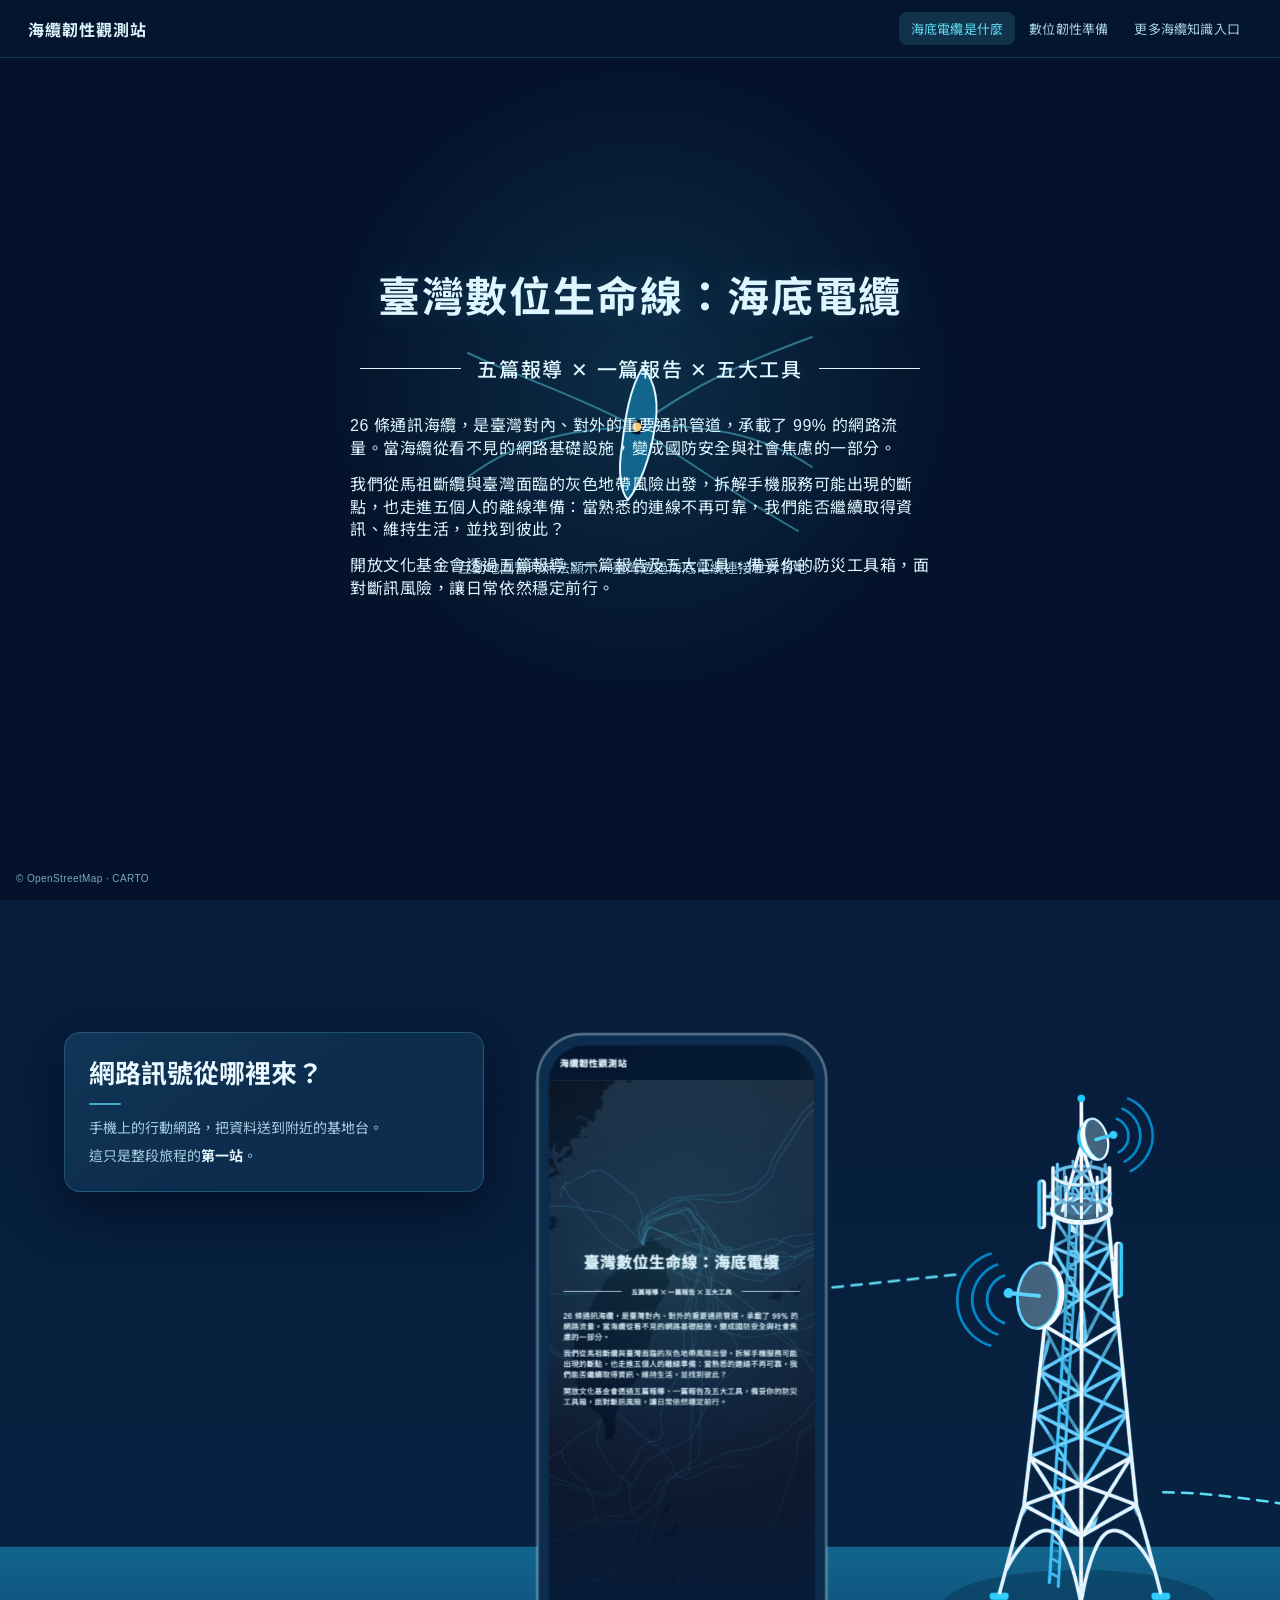
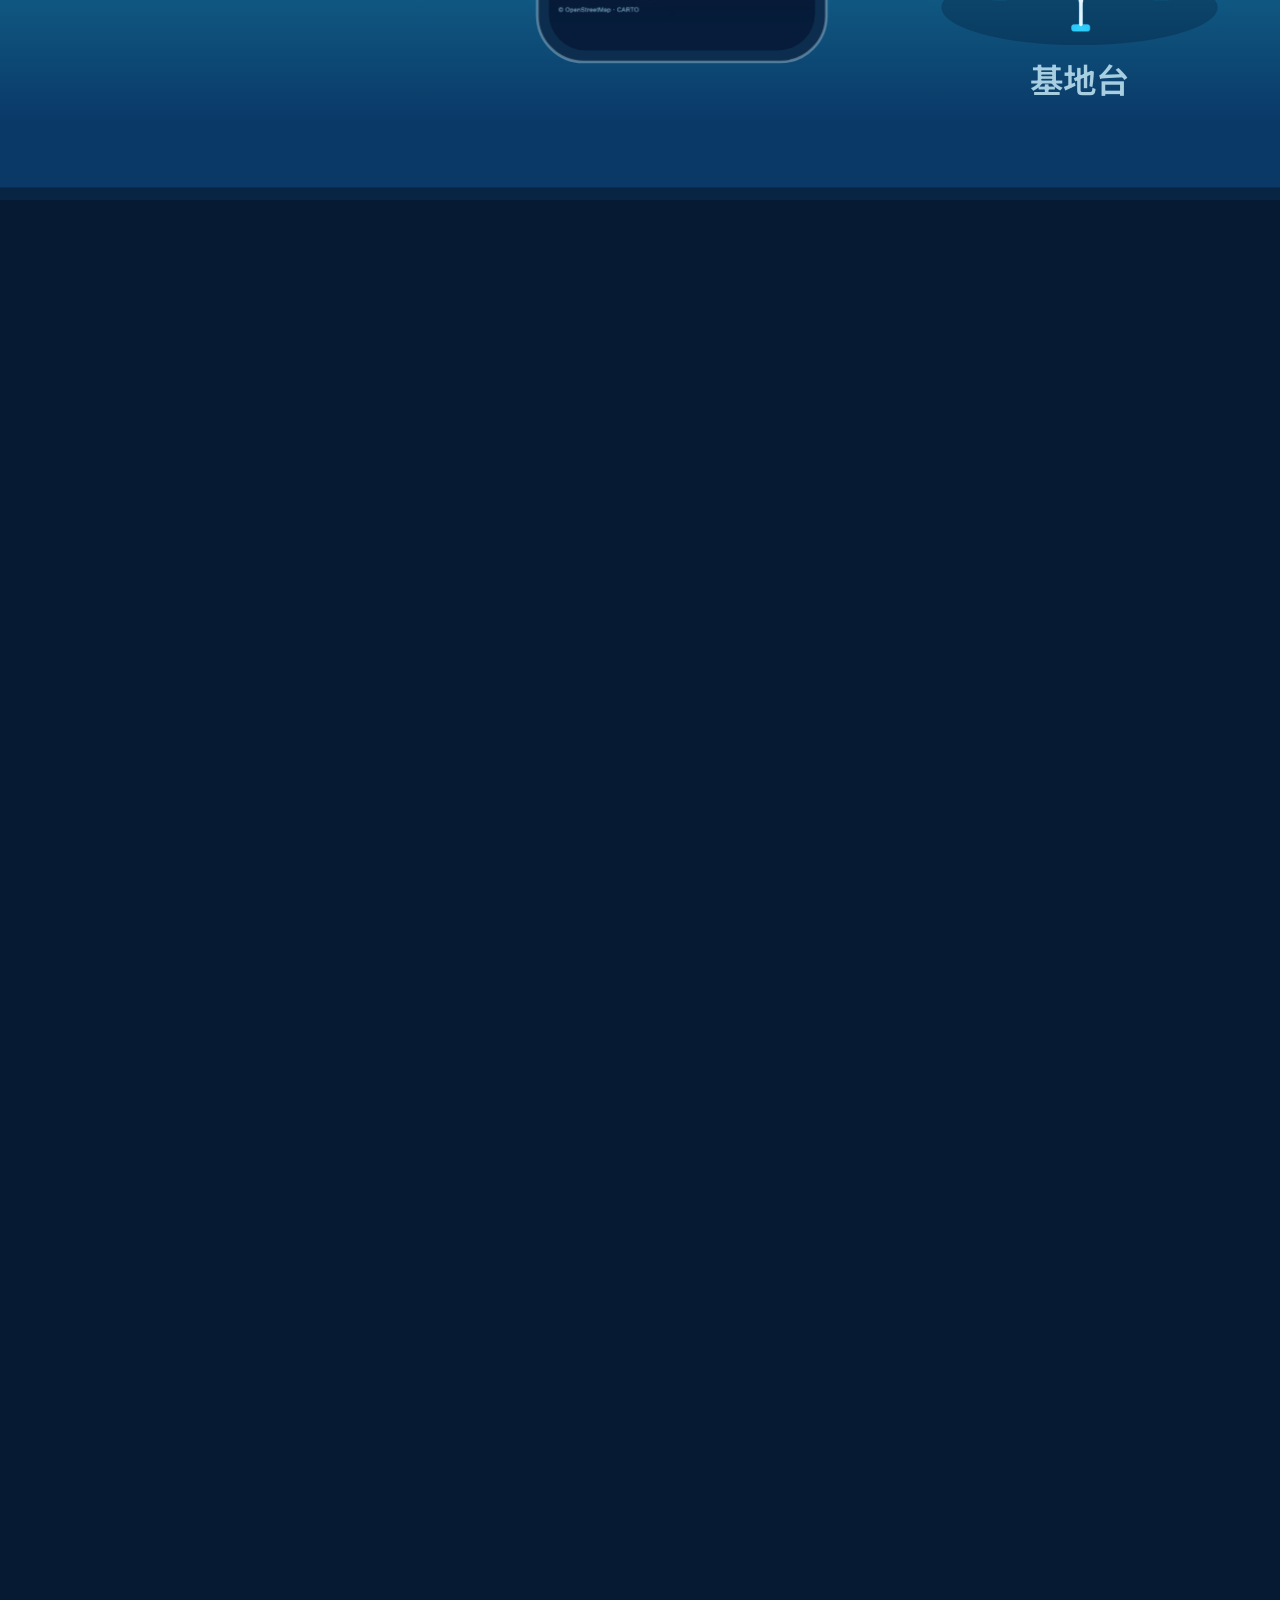
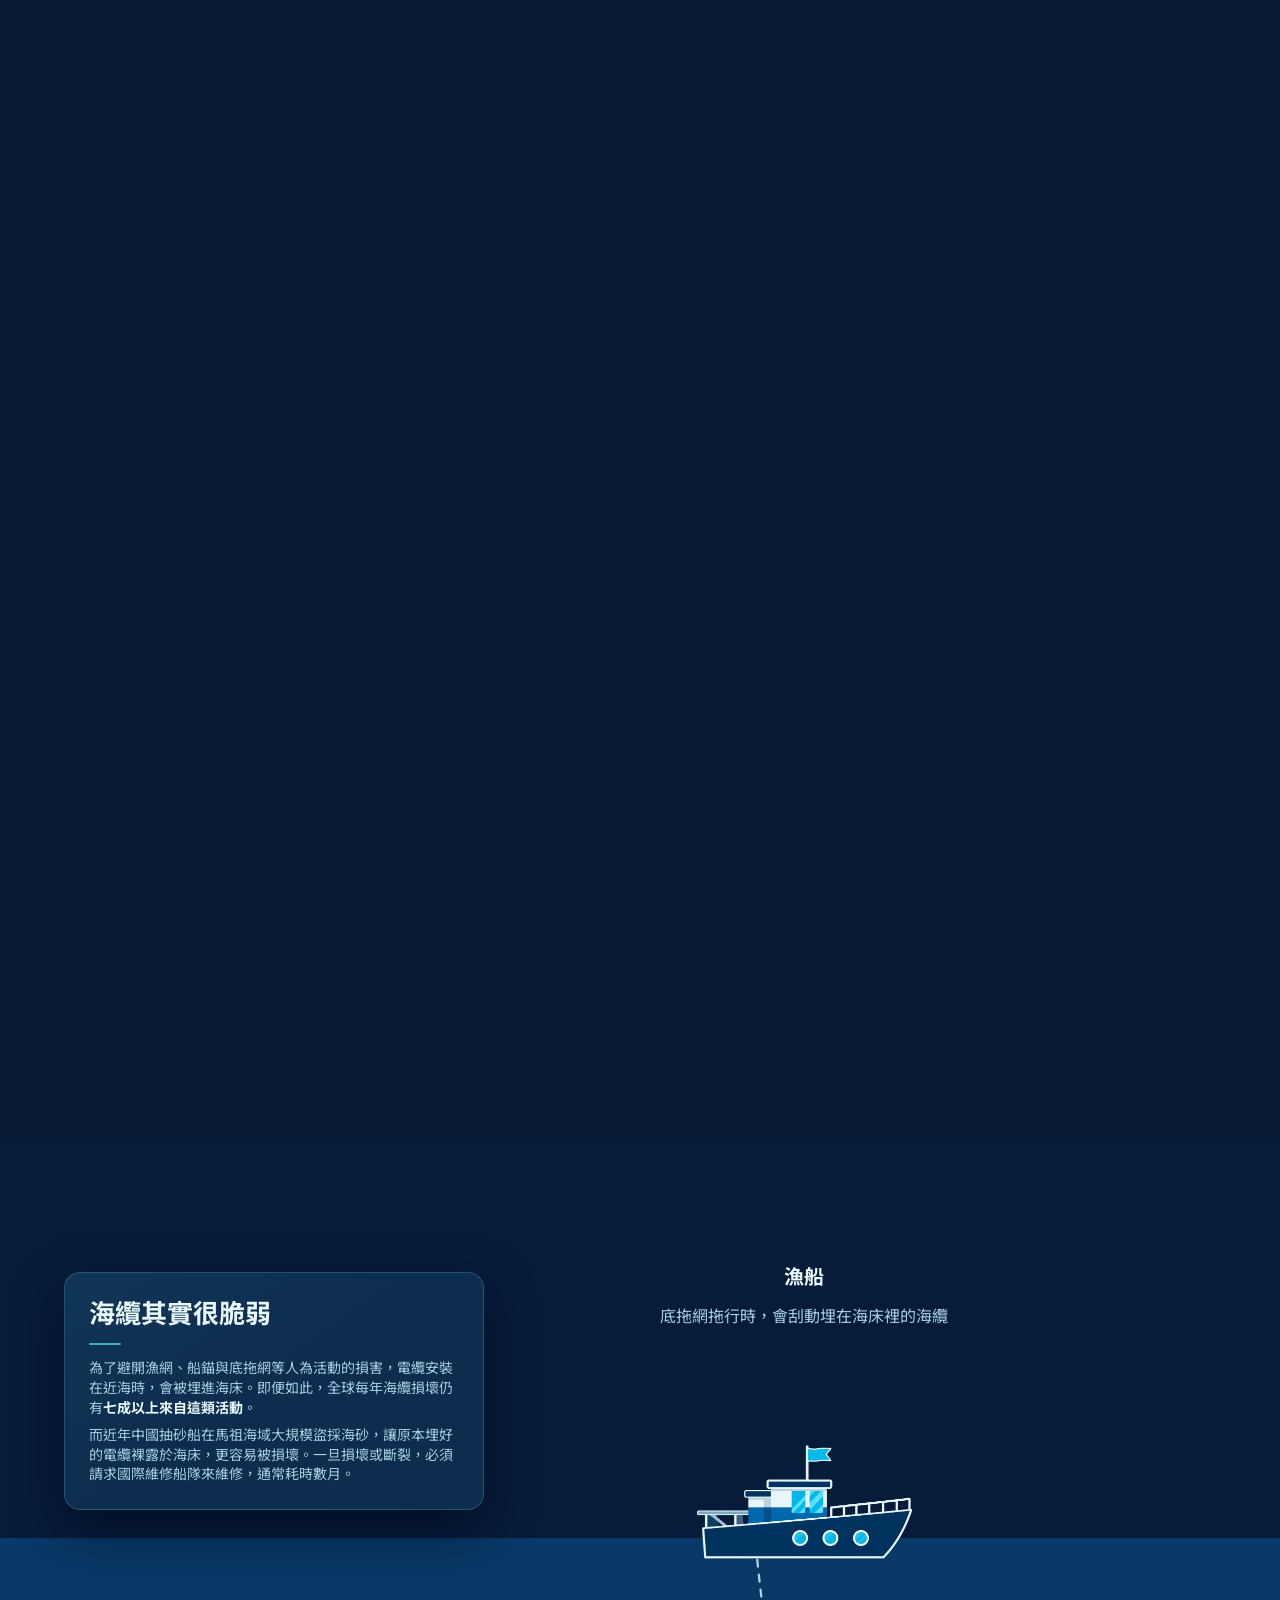
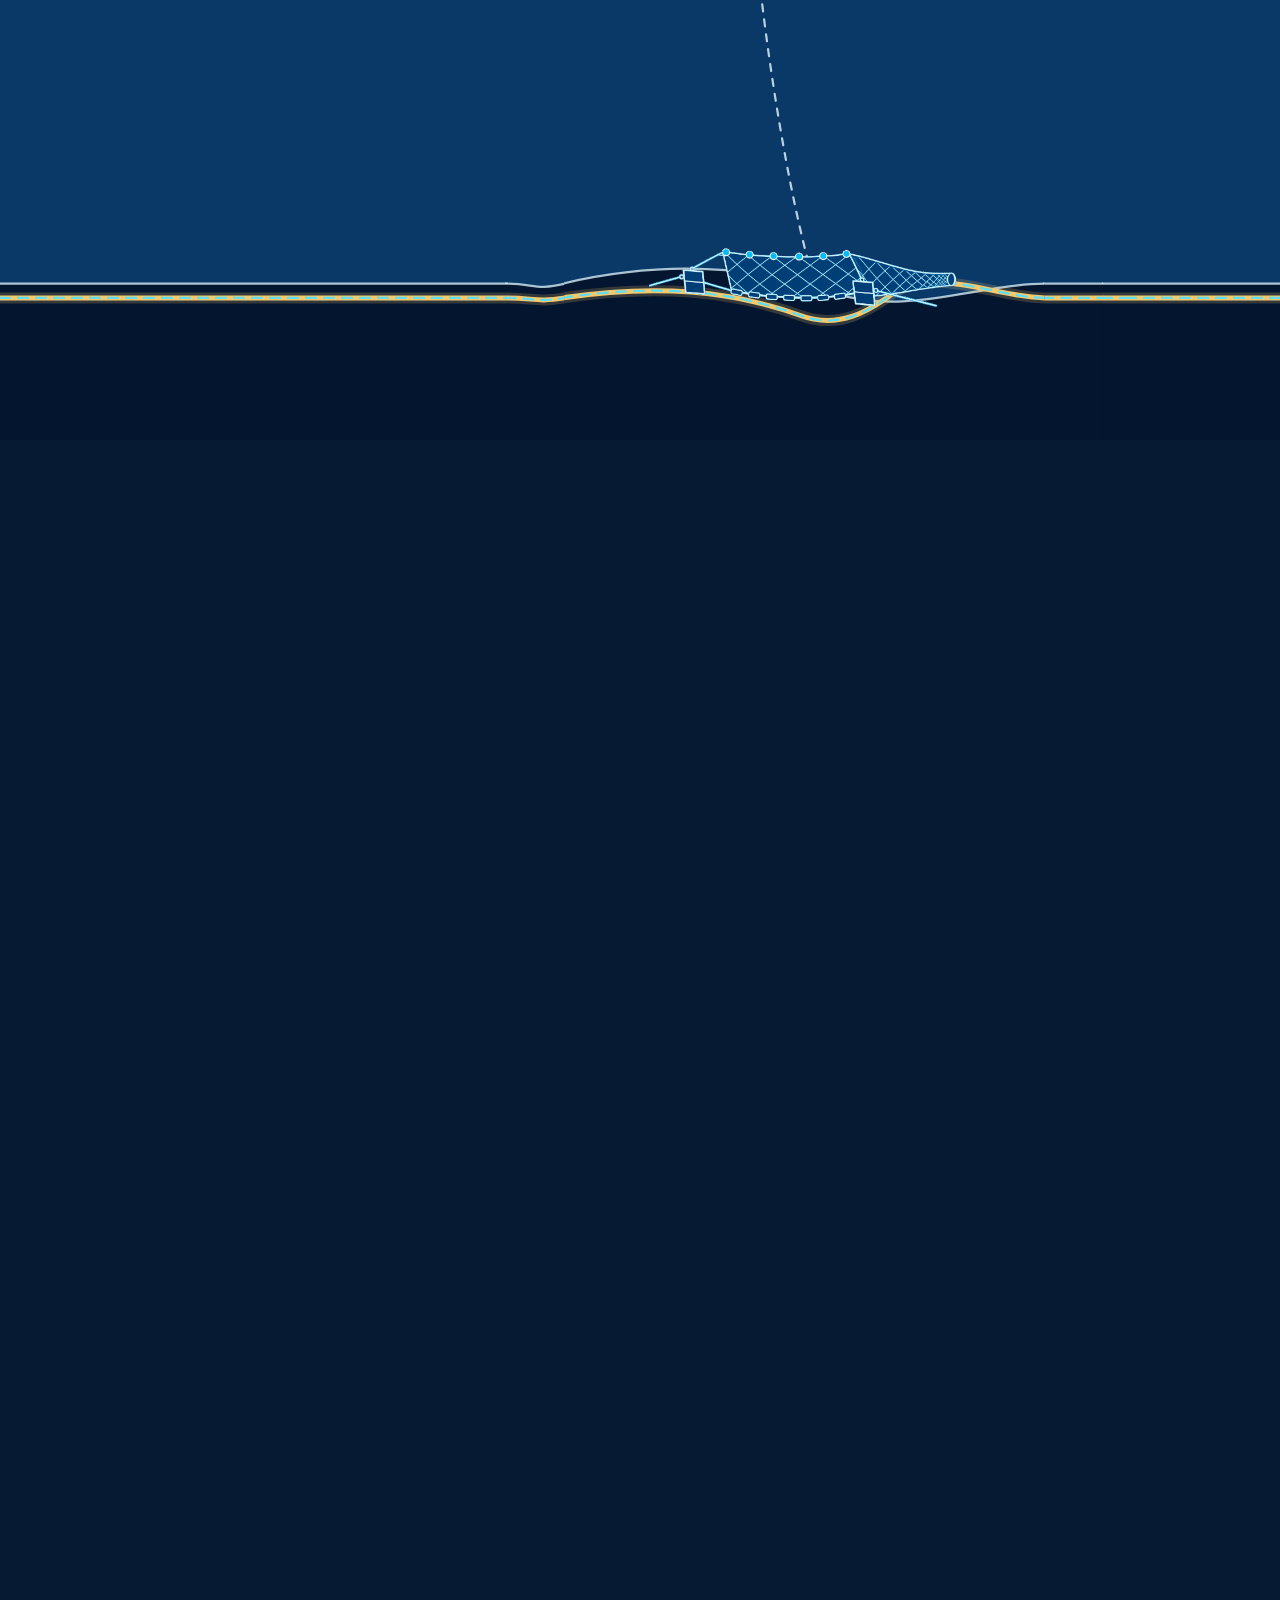
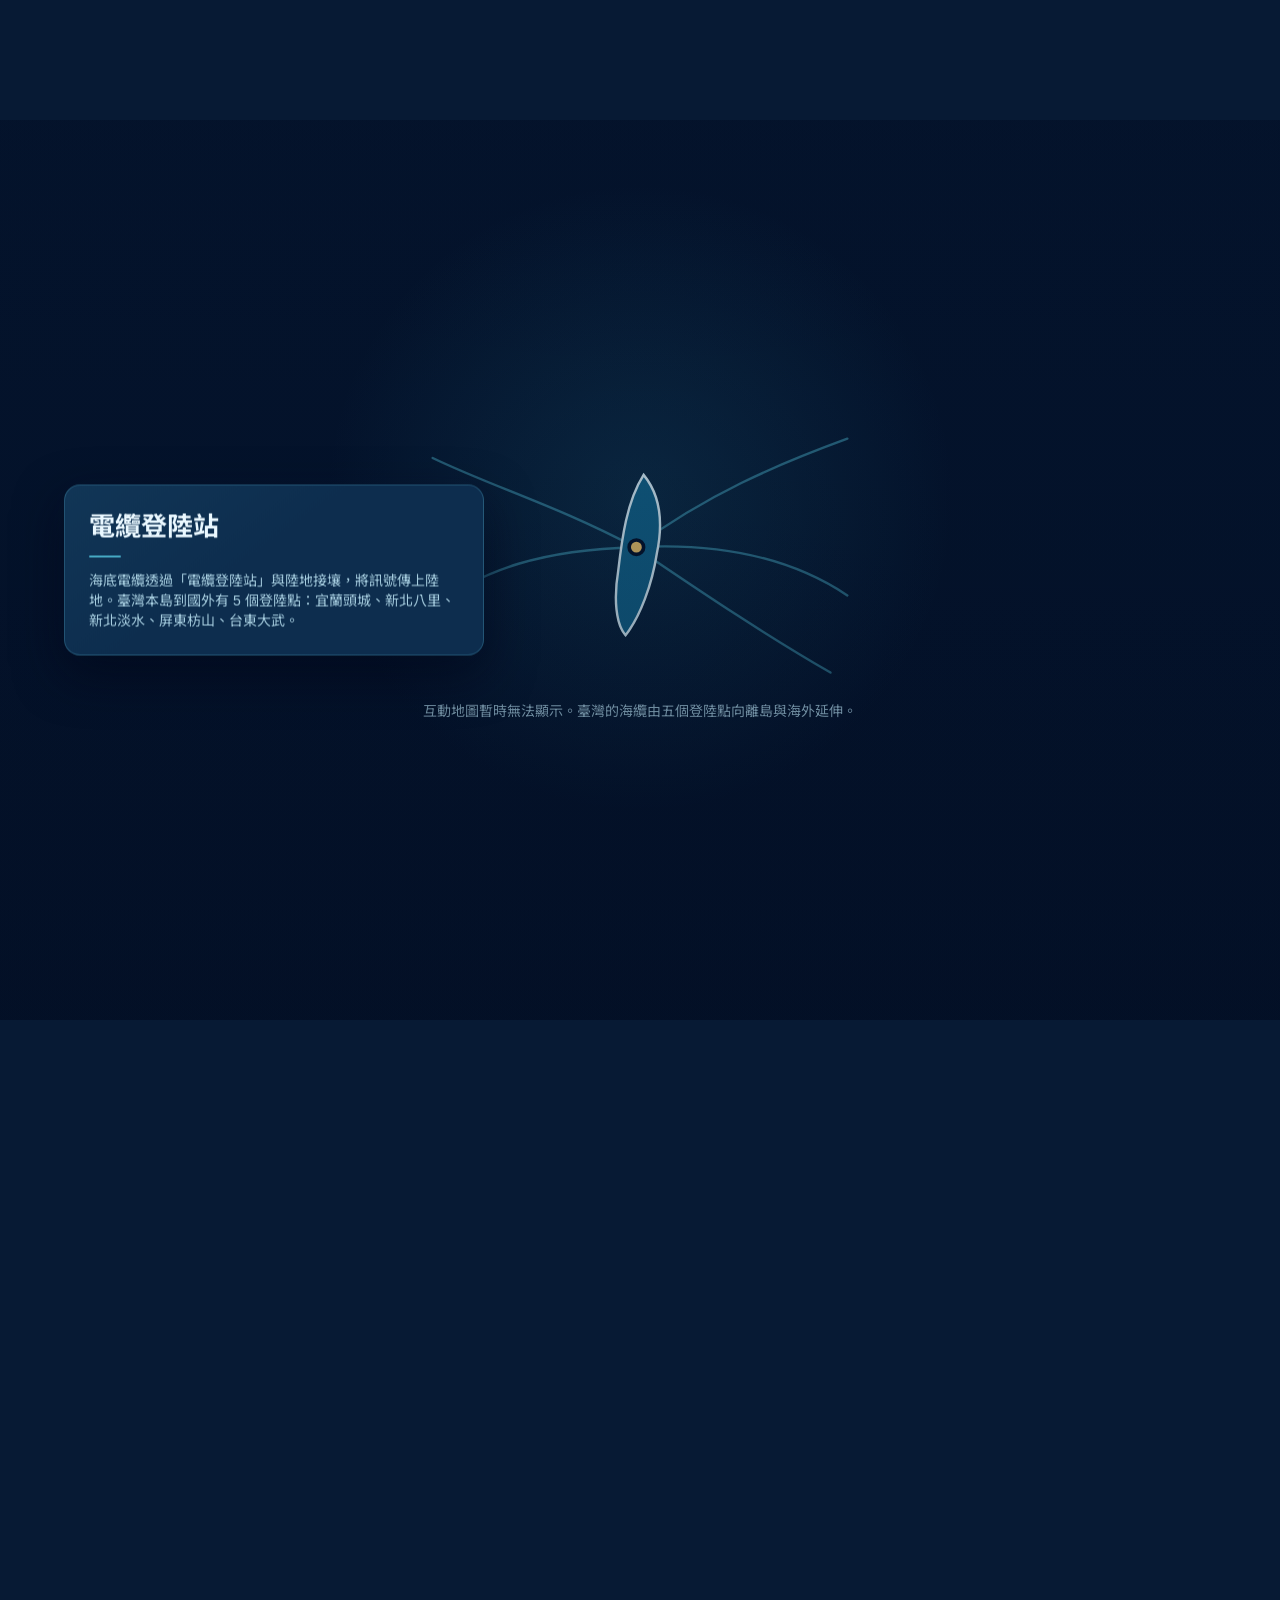
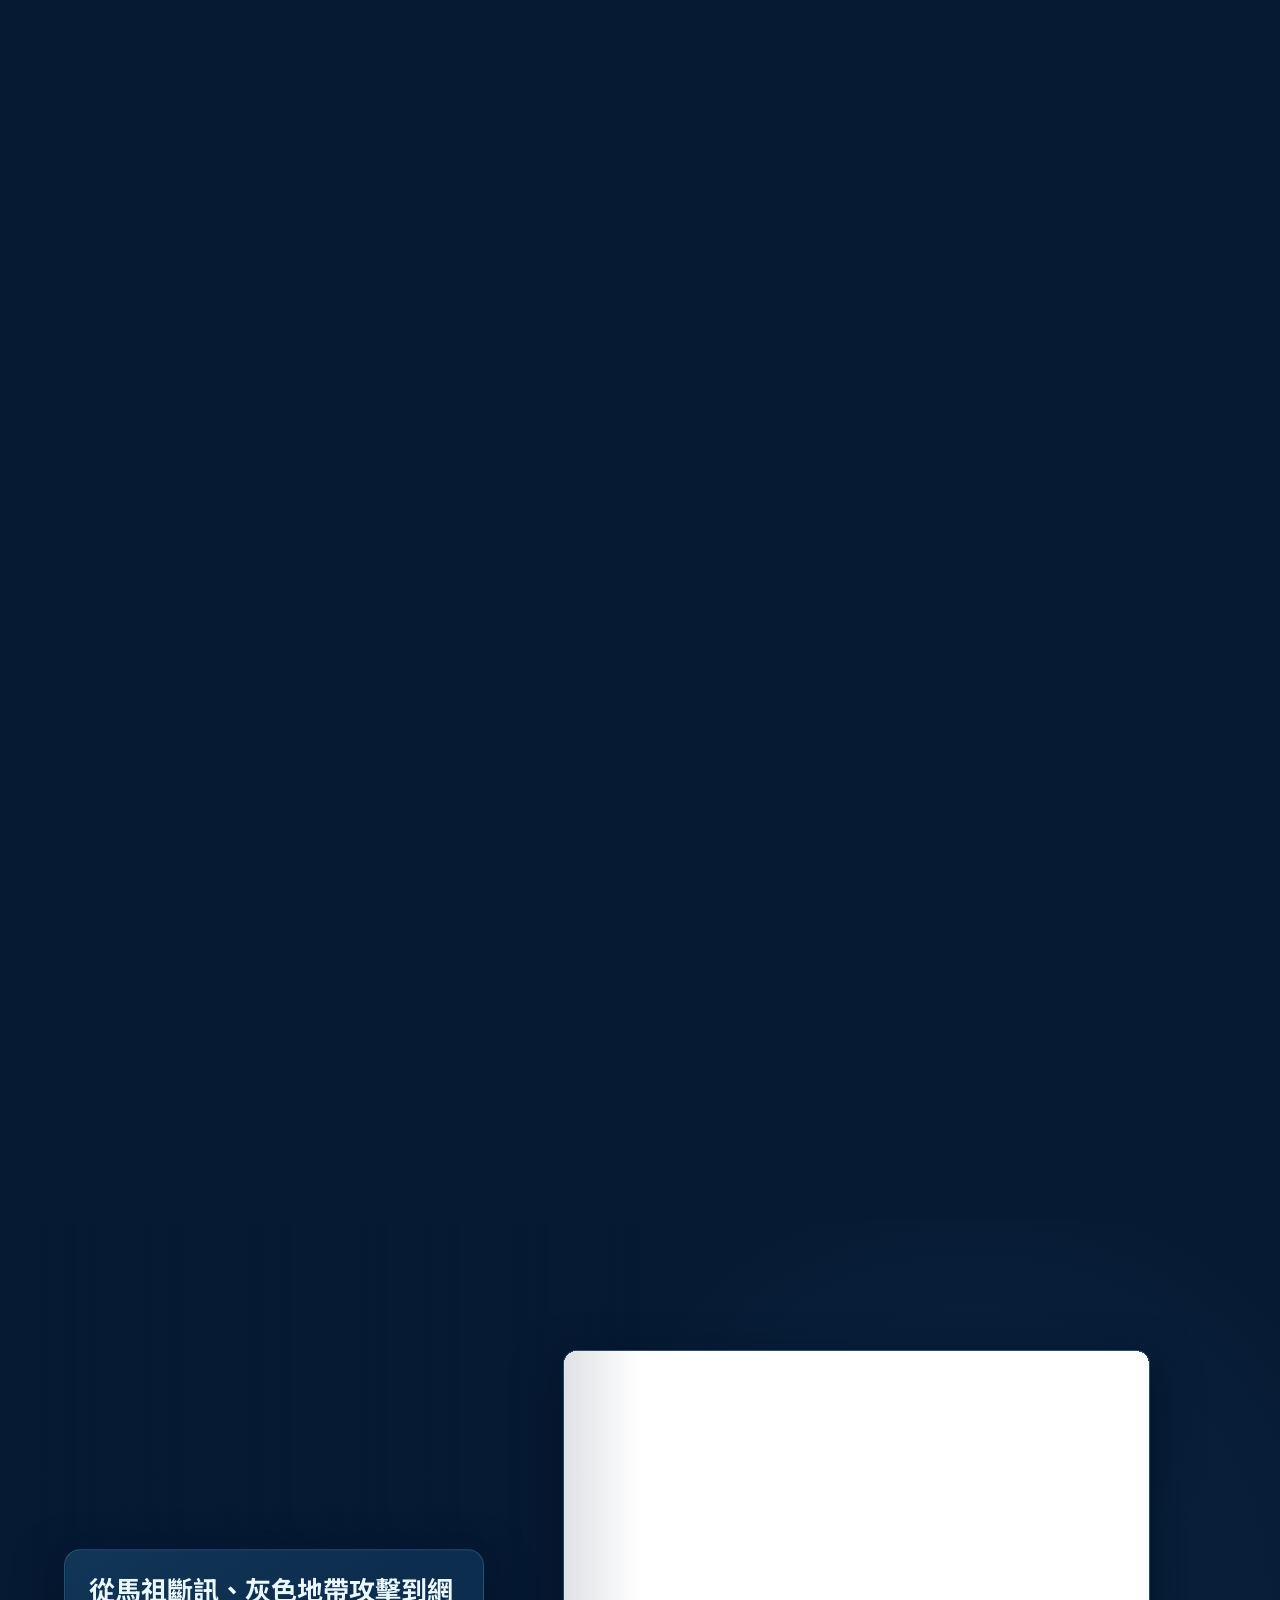
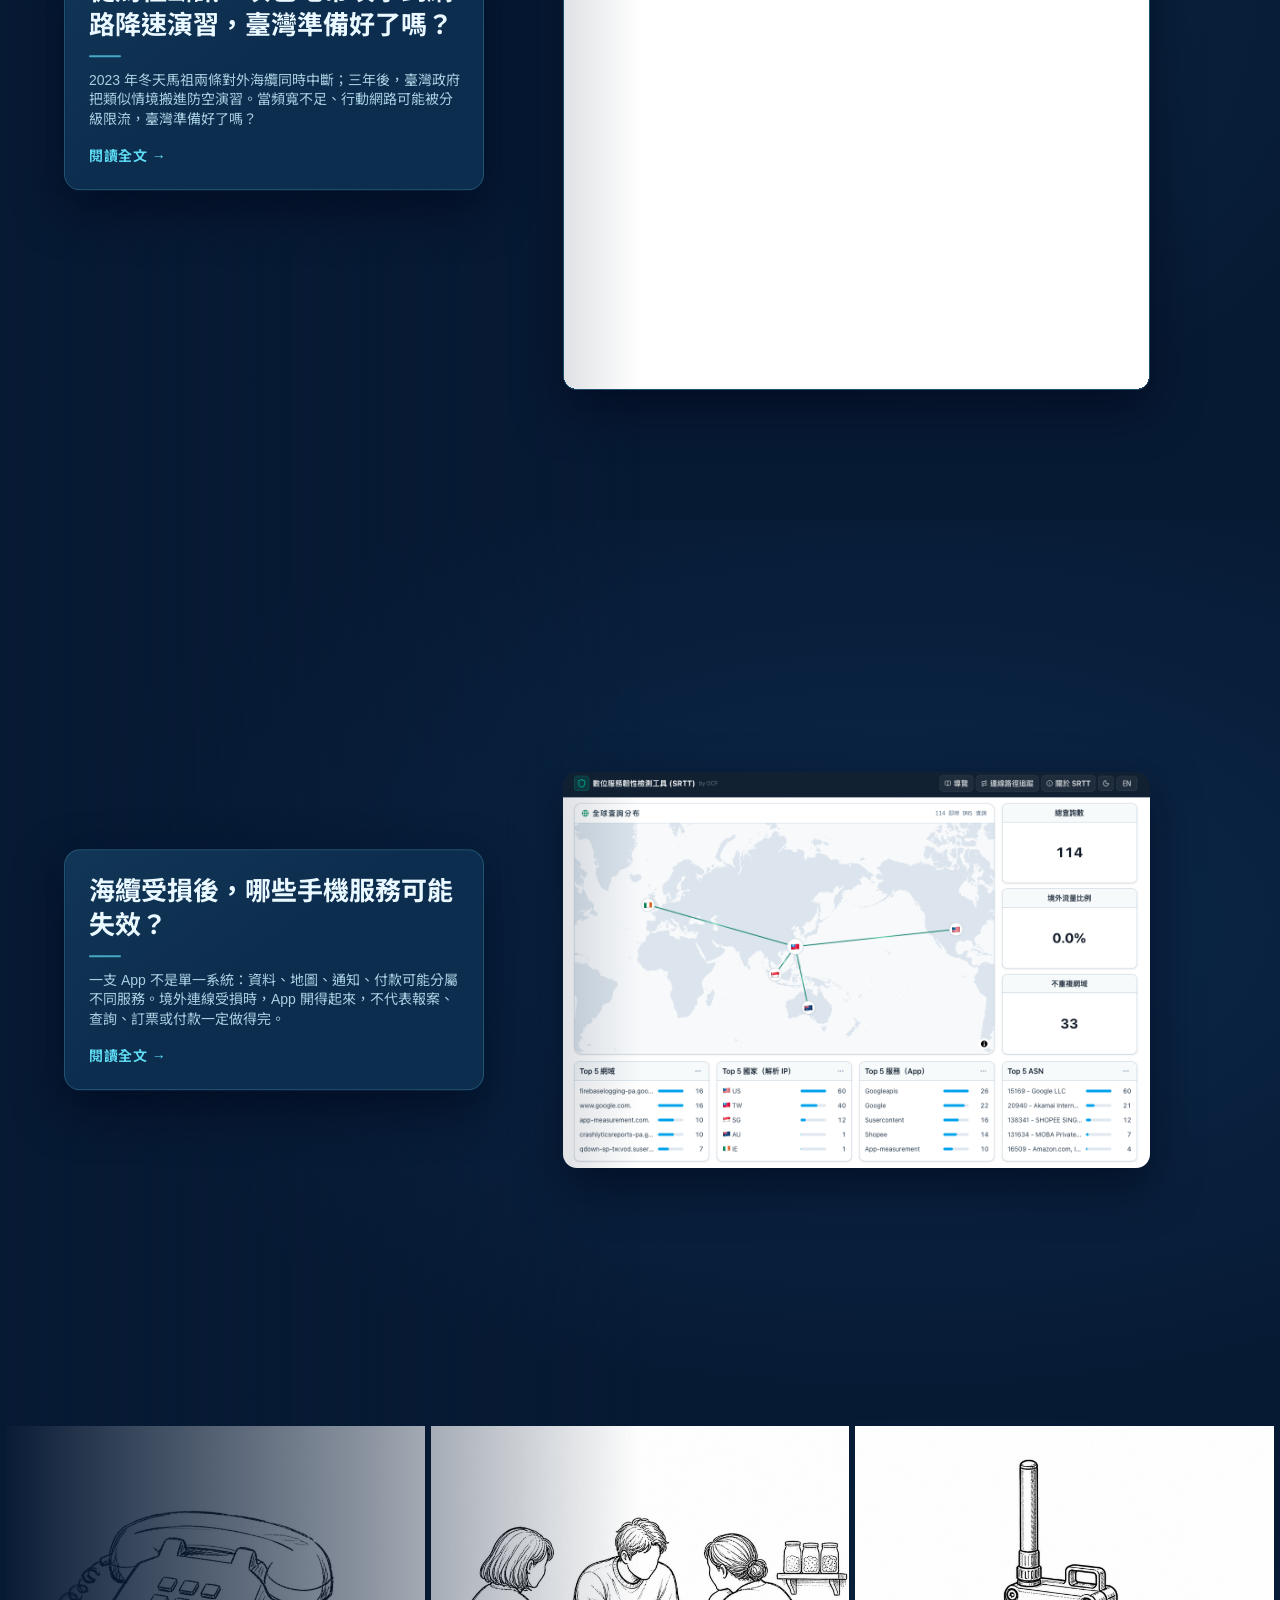
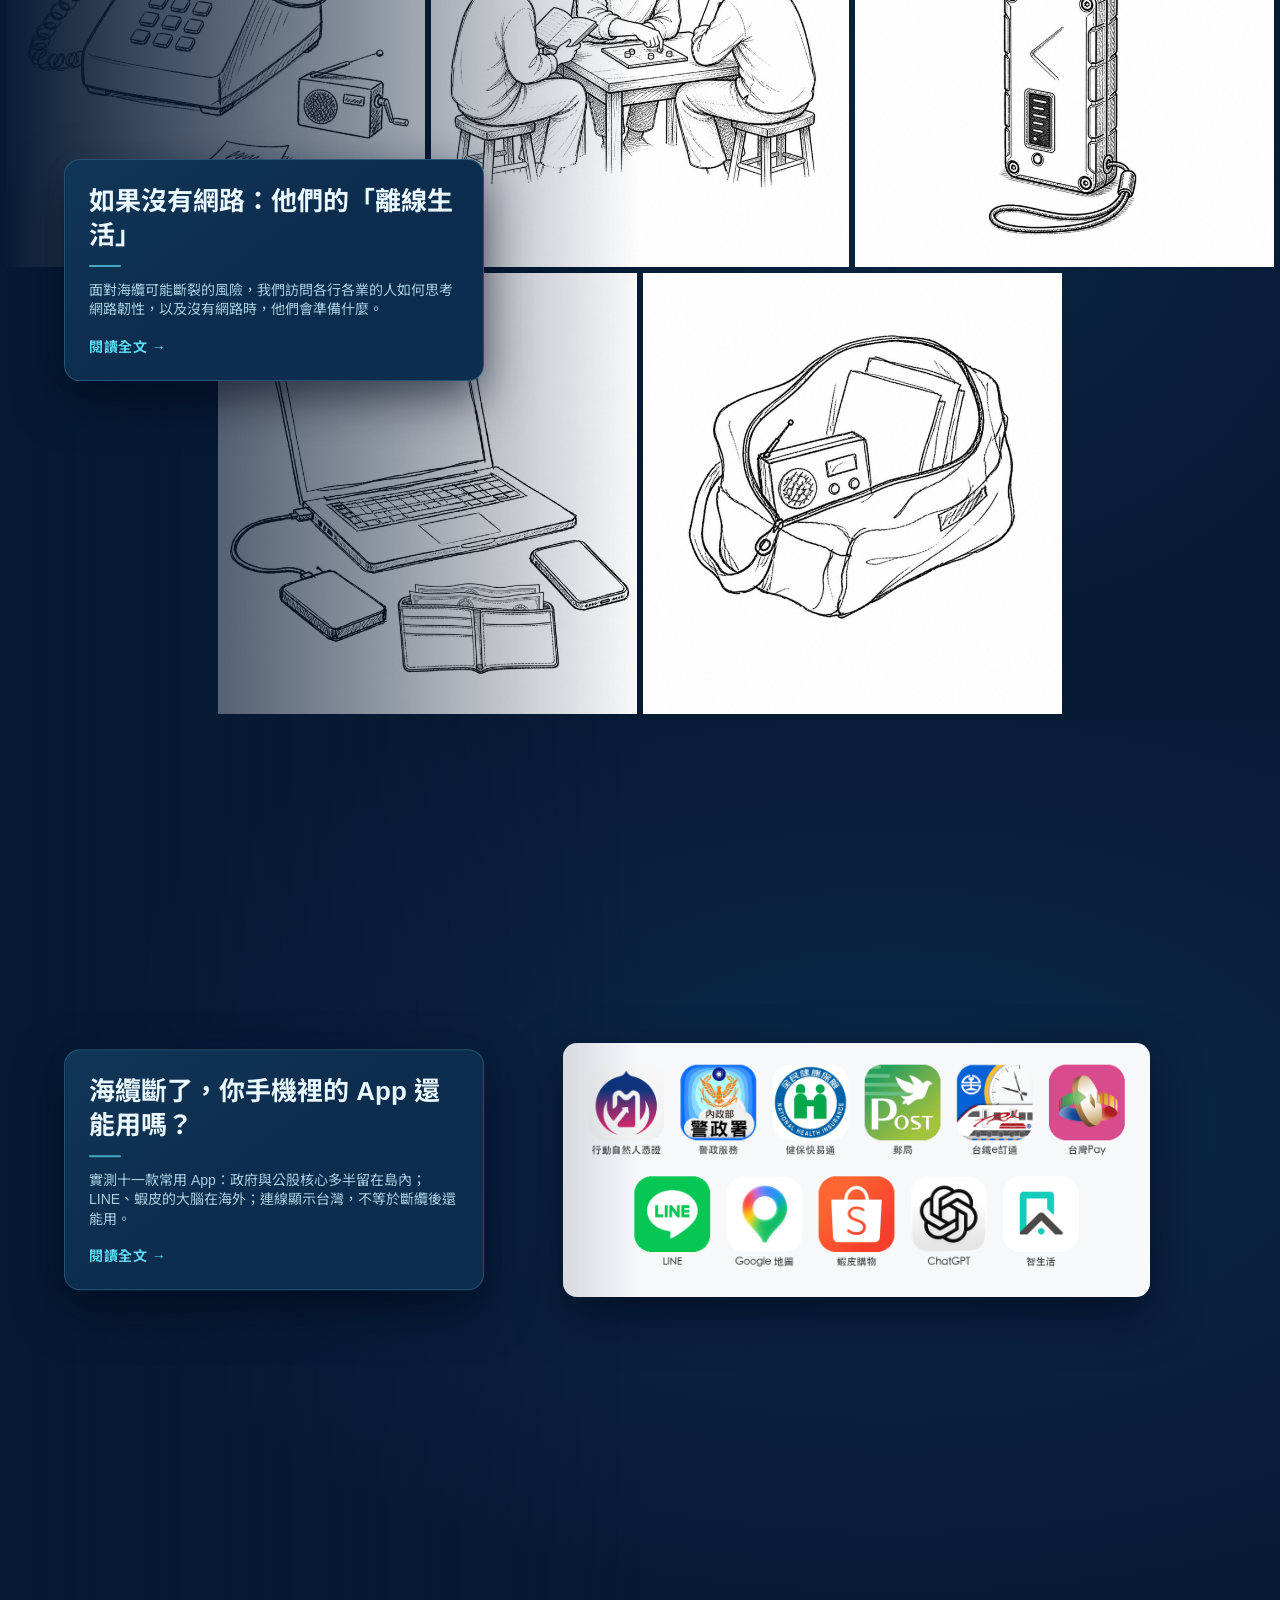
==== commit 5cb4adfb: "deploy site from zeroflare/ocf-submarine-cable-web@756fc0eddf56adabc4142aa0436f284507d7cc9a" ====
--- a/index.html
+++ b/index.html
@@ -1,1428 +1,851 @@
 <!DOCTYPE html>
 <html lang="zh-Hant">
-
 <head>
   <meta charset="UTF-8" />
   <meta name="viewport" content="width=device-width, initial-scale=1.0" />
-  <title>網路韌性入口網 | 財團法人開放文化基金會 (OCF)</title>
-  <meta name="description" content="通訊海纜承載臺灣 99% 的網路流量。開放文化基金會以五篇報導、一份報告與五大工具，帶你理解斷纜風險、著手進行離線準備，提升網路韌性，讓日常穩定前行。" />
+  <title>臺灣數位生命線：海底電纜</title>
+  <meta name="description" content="26 條通訊海纜，是臺灣對內對外的重要通訊管道，乘載了 99% 的網路流量" />
   <link rel="canonical" href="https://resilience.ocf.tw/" />
   <meta property="og:type" content="website" />
   <meta property="og:locale" content="zh_TW" />
-  <meta property="og:title" content="網路韌性入口網 | 財團法人開放文化基金會 (OCF)" />
-  <meta property="og:description" content="通訊海纜承載臺灣 99% 的網路流量。開放文化基金會以五篇報導、一份報告與五大工具，帶你理解斷纜風險、著手進行離線準備，提升網路韌性，讓日常穩定前行。" />
+  <meta property="og:title" content="臺灣數位生命線：海底電纜" />
+  <meta property="og:description" content="26 條通訊海纜，是臺灣對內對外的重要通訊管道，乘載了 99% 的網路流量" />
   <meta property="og:url" content="https://resilience.ocf.tw/" />
   <link rel="icon" href="./favicon.svg" type="image/svg+xml" />
   <link rel="preconnect" href="https://fonts.googleapis.com" />
   <link rel="preconnect" href="https://fonts.gstatic.com" crossorigin />
   <link href="https://fonts.googleapis.com/css2?family=Noto+Sans+TC:wght@400;500;700&display=swap" rel="stylesheet" />
-  <link rel="stylesheet" href="https://unpkg.com/maplibre-gl@5.6.2/dist/maplibre-gl.css" />
-  <link rel="stylesheet" href="https://cdnjs.cloudflare.com/ajax/libs/font-awesome/6.5.2/css/all.min.css" integrity="sha512-SnH5WK+bZxgPHs44uWIX+LLJAJ9/2PkPKZ5QiAj6Ta86w+fsb2TkcmfRyVX3pBnMFcV7oQPJkl9QevSCWr3W6A==" crossorigin="anonymous" referrerpolicy="no-referrer" />
-  <link rel="stylesheet" href="./assets/styles.css" />
+  <link rel="stylesheet" href="./vendor/maplibre-gl/maplibre-gl.css" />
+  <link rel="stylesheet" href="./styles.css" />
 </head>
-
 <body>
   <a class="skip-link" href="#main">跳到主要內容</a>
-  <header class="site-nav" id="site-nav"> <a class="site-nav-brand" href="./"><img class="site-nav-brand-logo" src="https://ocf.tw/mediakit/icon_white.png" alt="OCF 開放文化基金會">網路韌性專案</a> <button
-      class="site-nav-toggle" type="button" aria-expanded="false" aria-controls="site-nav-menu"> <span
-        class="visually-hidden">開啟選單</span> <span class="site-nav-burger" aria-hidden="true"></span> </button>
-    <nav id="site-nav-menu" class="site-nav-links" aria-label="主要"> <a href="#cover" data-nav="cover"> 網路韌性專案 </a><a href="#intro" class="is-active" data-nav="intro"
-        aria-current="page"> 海底電纜是什麼 </a><a href="#articles" data-nav="articles"> 數位韌性報導 </a><a href="#portals"
-        data-nav="portals"> 海纜韌性工具 </a> </nav>
-  </header>
+  <header class="site-nav" id="site-nav"> <a class="site-nav-brand" href="./">海纜韌性觀測站</a> <button class="site-nav-toggle" type="button" aria-expanded="false" aria-controls="site-nav-menu"> <span class="visually-hidden">開啟選單</span> <span class="site-nav-burger" aria-hidden="true"></span> </button> <nav id="site-nav-menu" class="site-nav-links" aria-label="主要"> <a href="#intro" class="is-active" data-nav="intro" aria-current="page"> 海底電纜是什麼  </a><a href="#articles" data-nav="articles"> 數位韌性準備  </a><a href="#portals" data-nav="portals"> 更多海纜知識入口  </a> </nav> </header>
   <main id="main">
-    <section id="cover" class="cover">
-      <div id="cover-map" class="cover-map"></div>
-      <div class="cover-map-veil" aria-hidden="true"></div>
-      <div class="cover-inner">
-        <h2 class="cover-title">海底電纜：臺灣數位生命線</h2>
-        <h1 class="cover-brand visually-hidden">OCF 網路韌性專案</h1>
-        <div class="cover-rule"><span>五篇報導 ✕ 一份報告 ✕ 五大工具</span></div>
-        <div class="cover-lead">
-          <p>26 條通訊海纜，是臺灣對內、對外的重要通訊管道。它們隱身海底，鮮少受到關注，卻承載了 99% 的網路流量；如今，也成為國防安全與社會焦慮的一部分。</p>
-          <p>當海纜中斷，影響如何一路抵達每個人的手機與日常生活？開放文化基金會透過五篇報導、一份報告與五大實用工具，從馬祖斷纜與臺灣面臨的灰色地帶風險出發，追查通訊中斷如何發生，拆解手機與網路服務的可能斷點，再走進五個人的離線準備。</p>
-          <p>當熟悉的連線不再可靠，我們如何繼續取得資訊、維持生活、找到彼此，讓日常依然穩定前行？</p>
-          <p class="cover-continue"><a href="#intro" aria-label="往下繼續閱讀"><i class="fa-solid fa-arrow-down" aria-hidden="true"></i></a></p>
+    <section id="cover" class="cover"> <div id="cover-map" class="cover-map"></div> <div class="cover-map-veil" aria-hidden="true"></div> <div class="cover-inner"> <h1 class="cover-title">臺灣數位生命線：海底電纜</h1> <div class="cover-rule"><span>五篇報導 ✕ 一篇報告 ✕ 五大工具</span></div> <div class="cover-lead"> <p>26 條通訊海纜，是臺灣對內、對外的重要通訊管道，承載了 99% 的網路流量。當海纜從看不見的網路基礎設施，變成國防安全與社會焦慮的一部分。</p> <p>我們從馬祖斷纜與臺灣面臨的灰色地帶風險出發，拆解手機服務可能出現的斷點，也走進五個人的離線準備：當熟悉的連線不再可靠，我們能否繼續取得資訊、維持生活，並找到彼此？</p> <p>開放文化基金會透過五篇報導、一篇報告及五大工具，備妥你的防災工具箱，面對斷訊風險，讓日常依然穩定前行。</p> </div> </div> <p class="cover-map-attrib"> <a href="https://www.openstreetmap.org/copyright" rel="noopener noreferrer" target="_blank">© OpenStreetMap</a>
+·
+<a href="https://carto.com/attributions" rel="noopener noreferrer" target="_blank">CARTO</a> </p> </section>  <section class="scene" id="intro" data-scene="intro" style="--scene-vh: 100"> <div class="scene-sticky">  <div class="intro-stage"> <svg class="intro-svg" viewBox="0 0 1440 860" preserveAspectRatio="xMidYMid slice" aria-hidden="true"> <defs> <linearGradient id="in-bg" x1="0" y1="0" x2="0" y2="1"> <stop offset="0%" stop-color="var(--illus-sky-2)"></stop> <stop offset="48%" stop-color="var(--illus-sky-1)"></stop> <stop offset="100%" stop-color="var(--illus-sky-2)"></stop> </linearGradient> </defs> <rect width="1440" height="860" fill="url(#in-bg)"></rect> <g id="iphone"> <rect x="610" y="108" width="300" height="652" rx="48" fill="var(--card)" stroke="var(--illus-line)" stroke-opacity="0.35" stroke-width="2.5"></rect> <rect class="intro-phone-screen" x="622" y="120" width="276" height="628" rx="38" fill="var(--illus-sky-2)"></rect> <rect x="724" y="132" width="72" height="22" rx="11" fill="var(--illus-ink)"></rect> <g fill="var(--text-dim)" stroke="none"> <g transform="translate(826 143)"> <rect x="0" y="2.5" width="2.2" height="2.5" rx="0.55"></rect> <rect x="3.4" y="0" width="2.2" height="5" rx="0.55"></rect> <rect x="6.8" y="-2.5" width="2.2" height="7.5" rx="0.55"></rect> <rect x="10.2" y="-5" width="2.2" height="10" rx="0.55"></rect> </g> <g transform="translate(844 143)" fill="none" stroke="var(--text-dim)" stroke-width="1.4"> <rect x="0" y="-5" width="20" height="10" rx="2.2"></rect> <rect x="2.1" y="-2.8" width="12.6" height="5.6" rx="1" fill="var(--text-dim)" stroke="none"></rect> <rect x="20.6" y="-2.1" width="2" height="4.2" rx="0.7" fill="var(--text-dim)" stroke="none"></rect> </g> </g> <text x="760" y="368" text-anchor="middle" fill="var(--text-dark)" font-size="22" font-weight="700">臺灣數位生命線：海底電纜</text> <line x1="700" y1="386" x2="820" y2="386" stroke="var(--cyan)" stroke-width="2"></line> <text x="760" y="418" text-anchor="middle" fill="var(--text-mid)" font-size="13">26 條通訊海纜，</text> <text x="760" y="438" text-anchor="middle" fill="var(--text-mid)" font-size="13">是臺灣對內對外的重要通訊管道，</text> <text x="760" y="458" text-anchor="middle" fill="var(--text-mid)" font-size="13">乘載了 99% 的網路流量</text> <circle cx="760" cy="690" r="10" fill="none" stroke="var(--illus-glow)" stroke-width="6"></circle> <circle cx="760" cy="690" r="4" fill="var(--cyan)"></circle> </g>
+<g id="basestation">
+  <ellipse cx="1140" cy="748" rx="132" ry="36" fill="var(--illus-ink)" opacity="0.24"></ellipse>
+  <image href="./basestation.png" x="940" y="220" width="400" height="600" preserveAspectRatio="xMidYMid meet"></image>
+  <path class="signal-flow" d="M910 168 C 1010 175, 1095 295, 1140 320" fill="none" stroke="var(--cyan)" stroke-width="2.4" stroke-dasharray="10 8" stroke-linecap="round"></path>
+  <circle cx="910" cy="168" r="4" fill="var(--cyan)"></circle>
+  <circle cx="1140" cy="320" r="4" fill="var(--cyan)"></circle>
+  <text x="1140" y="830" text-anchor="middle" fill="var(--text-mid)" font-size="32" font-weight="600" font-family="Arial, Noto Sans TC, sans-serif">基地台</text>
+</g>
+</svg> <aside class="panel">  <h2>網路訊號從哪裡來？</h2> <div class="panel-rule"></div> <p>手機上的行動網路，把資料送到附近的基地台。</p><p>這只是整段旅程的<strong>第一站</strong>。</p>    </aside> </div>  </div> </section>
+<section class="scene" id="journey-intro" data-scene="journey-intro" style="--scene-vh: 100">
+  <div class="scene-sticky">
+    <div class="journey-intro-stage">
+      <aside class="panel journey-intro-panel">
+        <h2>訊號潛入海裡，往異國前進</h2>
+        <div class="panel-rule"></div>
+        <p>電訊號被轉成雷射光，鑽進比頭髮還細的<strong>玻璃光纖</strong>，跨越整片海洋，連到地球另一端的伺服器。</p>
+        <p>這些連接彼此的海底電纜，乘載全球超過 <strong>99%</strong> 的網路流量。</p>
+      </aside>
+    </div>
+  </div>
+</section>
+<section class="scene" id="journey" data-scene="journey" style="--scene-vh: 100">
+  <div class="scene-sticky">
+    <div class="journey-stage">
+      <h2 class="visually-hidden">基地台到海外伺服器的訊號旅程</h2>
+      <svg class="journey-svg" viewBox="-240 0 1920 860" preserveAspectRatio="xMidYMid slice" aria-hidden="true">
+        <defs>
+          <linearGradient id="jn-sky" x1="0" y1="0" x2="0" y2="1">
+            <stop offset="0%" stop-color="var(--illus-sky-2)"></stop>
+            <stop offset="100%" stop-color="var(--bg-stage)"></stop>
+          </linearGradient>
+          <linearGradient id="jn-sea" gradientUnits="userSpaceOnUse" x1="0" y1="430" x2="0" y2="720">
+            <stop offset="0%" stop-color="var(--illus-sea-1)"></stop>
+            <stop offset="100%" stop-color="var(--illus-sea-2)"></stop>
+          </linearGradient>
+          <linearGradient id="jn-ocean-perspective" gradientUnits="userSpaceOnUse" x1="0" y1="310" x2="0" y2="560">
+            <stop offset="0%" stop-color="var(--illus-sea-1)" stop-opacity="0.92"></stop>
+            <stop offset="48%" stop-color="var(--illus-sea-1)" stop-opacity="0.72"></stop>
+            <stop offset="100%" stop-color="var(--illus-sea-2)" stop-opacity="0.92"></stop>
+          </linearGradient>
+          <filter id="jn-glow" x="-20%" y="-20%" width="140%" height="140%">
+            <feGaussianBlur stdDeviation="2.4" result="b"></feGaussianBlur>
+            <feMerge>
+              <feMergeNode in="b"></feMergeNode>
+              <feMergeNode in="SourceGraphic"></feMergeNode>
+            </feMerge>
+          </filter>
+        </defs>
+        <rect x="-240" y="-80" width="1920" height="1020" fill="url(#jn-sky)"></rect>
+        <g transform="translate(-200 90)">
+        <path d="M-240,310 L760,310 C805,342 840,560 890,560 C940,560 975,342 1020,310 L1680,310 L1680,860 L-240,860 Z" fill="url(#jn-sea)"></path>
+        <path d="M760,310 C805,342 840,560 890,560 C940,560 975,342 1020,310 Z" fill="url(#jn-ocean-perspective)"></path>
+        <path d="M-240,310 L760,310 C805,342 840,560 890,560 C940,560 975,342 1020,310 L1680,310" fill="none" stroke="var(--illus-line)" stroke-width="2.2" stroke-linejoin="round" stroke-linecap="round"></path>
+        <path d="M740,294 C795,326 840,544 890,544 C940,544 985,326 1040,294" fill="none" stroke="var(--warning)" stroke-width="10" stroke-linecap="round" stroke-linejoin="round" opacity="0.35" filter="url(#jn-glow)"></path>
+        <path d="M740,294 C795,326 840,544 890,544 C940,544 985,326 1040,294" fill="none" stroke="var(--warning)" stroke-width="5.5" stroke-linecap="round" stroke-linejoin="round"></path>
+        <path class="signal-flow" d="M500 300 L680 300 L740 294 C795 326 840 544 890 544 C940 544 985 326 1040 294 L1100 300 L1300 300 L1300 110" fill="none" stroke="var(--cyan)" stroke-width="2.4" stroke-dasharray="10 8" stroke-linecap="round"></path>
+
+        <g font-family="Arial, Noto Sans TC, sans-serif">
+          <g fill="var(--illus-ink)" opacity="0.24">
+            <ellipse cx="500" cy="320" rx="43" ry="7"></ellipse>
+            <ellipse cx="680" cy="328" rx="66" ry="8"></ellipse>
+            <ellipse cx="1100" cy="328" rx="66" ry="8"></ellipse>
+            <ellipse cx="1300" cy="326" rx="84" ry="14"></ellipse>
+          </g>
+
+          <image href="./journey-basestation.png" x="452" y="157" width="96" height="175" preserveAspectRatio="xMidYMax meet"></image>
+          <text x="500" y="354" text-anchor="middle" fill="var(--text-mid)" font-size="13" font-weight="600">基地台</text>
+
+          <image href="./journey-landing-station.png" x="614" y="202" width="132" height="130" preserveAspectRatio="xMidYMax meet"></image>
+          <text x="680" y="354" text-anchor="middle" fill="var(--text-mid)" font-size="13" font-weight="600">台灣海纜登陸站</text>
+
+          <text x="890" y="470" text-anchor="middle" fill="var(--text-dark)" font-size="22" font-weight="700">海纜</text>
+
+          <image href="./journey-landing-station.png" x="1034" y="202" width="132" height="130" preserveAspectRatio="xMidYMax meet"></image>
+          <text x="1100" y="354" text-anchor="middle" fill="var(--text-mid)" font-size="13" font-weight="600">海外海纜登陸站</text>
+
+          <image href="./journey-overseas-server.png" x="1208" y="140" width="184" height="222" preserveAspectRatio="xMidYMax meet"></image>
+          <text x="1300" y="366" text-anchor="middle" fill="var(--text-mid)" font-size="13" font-weight="600">海外伺服器</text>
+
+          <text x="610" y="424" text-anchor="middle" fill="var(--text-dark)" font-size="28" font-weight="700" opacity="0.88">台灣</text>
+          <text x="1210" y="424" text-anchor="middle" fill="var(--text-dark)" font-size="28" font-weight="700" opacity="0.88">國外</text>
+        </g>
+        </g>
+      </svg>
+    </div>
+  </div>
+</section>
+<section class="scene sea-hazard-story" id="sea" data-scene="sea" style="--scene-vh: 420">
+  <div class="scene-sticky">
+    <div class="sea-stage sea-hazard-stage">
+      <aside class="panel sea-intro-panel">
+        <h2>海纜其實很脆弱</h2>
+        <div class="panel-rule"></div>
+        <p>為了避開漁網、船錨與底拖網等人為活動的損害，電纜安裝在近海時，會被埋進海床。即便如此，全球每年海纜損壞仍有<strong>七成以上來自這類活動</strong>。</p>
+        <p>而近年中國抽砂船在馬祖海域大規模盜採海砂，讓原本埋好的電纜裸露於海床，更容易被損壞。一旦損壞或斷裂，必須請求國際維修船隊來維修，通常耗時數月。</p>
+      </aside>
+      <div class="sea-hazard-viewport">
+      <div class="sea-hazard-grid" role="list" aria-label="三種人為活動如何損壞海底電纜">
+        <div class="sea-hazard-slide">
+        <svg class="sea-hazard-margin sea-hazard-margin--left" viewBox="0 0 100 760" preserveAspectRatio="none" aria-hidden="true">
+          <path class="sea-bed-fill" d="M0 628 H100 V760 H0 Z"></path>
+          <path class="sea-bed-line" d="M0 628 H100"></path>
+          <path class="sea-cable-glow" d="M0 640 H100"></path>
+          <path class="sea-cable-line" d="M0 640 H100"></path>
+          <path class="sea-cable-signal" d="M0 640 H100"></path>
+        </svg>
+        <svg class="sea-hazard-margin sea-hazard-margin--right" viewBox="0 0 100 760" preserveAspectRatio="none" aria-hidden="true">
+          <path class="sea-bed-fill" d="M0 628 H100 V760 H0 Z"></path>
+          <path class="sea-bed-line" d="M0 628 H100"></path>
+          <path class="sea-cable-glow" d="M0 640 H100"></path>
+          <path class="sea-cable-line" d="M0 640 H100"></path>
+          <path class="sea-cable-signal" d="M0 640 H100"></path>
+        </svg>
+        <div class="sea-hazard-frame">
+        <svg class="sea-hazard-transition sea-hazard-transition--left" viewBox="0 0 60 760" preserveAspectRatio="none" aria-hidden="true">
+          <path class="sea-bed-fill" d="M0 628 C30 628 30 634 60 628 V760 H0 Z"></path>
+          <path class="sea-bed-line" d="M0 628 C30 628 30 634 60 628"></path>
+          <path class="sea-cable-glow" d="M0 640 C30 640 30 643.83 60 640"></path>
+          <path class="sea-cable-line" d="M0 640 C30 640 30 643.83 60 640"></path>
+          <path class="sea-cable-signal" d="M0 640 C30 640 30 643.83 60 640"></path>
+        </svg>
+        <article class="sea-hazard sea-hazard--trawl" role="listitem">
+          <h2>漁船</h2>
+          <img class="sea-vessel sea-vessel--fishing" src="./sea-fishing-boat.png" alt="漁船">
+          <svg class="sea-hazard-environment" viewBox="0 0 480 760" preserveAspectRatio="none" aria-hidden="true">
+            <path class="sea-water-fill" d="M0 352 H480 V638 H0 Z"></path>
+            <path class="sea-bed-fill" transform="translate(0 28)" d="M0 600 C100 580 188 584 270 608 C340 628 414 600 480 600 V760 H0 Z"></path>
+            <path class="sea-bed-line" transform="translate(0 28)" d="M0 600 C100 580 188 584 270 608 C340 628 414 600 480 600"></path>
+            <path class="sea-tool-line" d="M192 342 C202 432 224 552 250 628"></path>
+            <g class="sea-cable-pair" transform="translate(0 60)">
+              <path class="sea-cable-glow" d="M0 580 C94 568 168 574 230 592 C268 604 300 590 326 574 C372 554 430 580 480 580">
+                <animate attributeName="d" dur="4.2s" repeatCount="indefinite" values="M0 580 C94 568 168 574 230 592 C268 604 300 590 326 574 C372 554 430 580 480 580;M0 580 C94 568 168 574 252 602 C290 614 318 594 342 576 C386 556 432 580 480 580;M0 580 C94 568 168 574 230 592 C268 604 300 590 326 574 C372 554 430 580 480 580"></animate>
+              </path>
+              <path class="sea-cable-line" d="M0 580 C94 568 168 574 230 592 C268 604 300 590 326 574 C372 554 430 580 480 580">
+                <animate attributeName="d" dur="4.2s" repeatCount="indefinite" values="M0 580 C94 568 168 574 230 592 C268 604 300 590 326 574 C372 554 430 580 480 580;M0 580 C94 568 168 574 252 602 C290 614 318 594 342 576 C386 556 432 580 480 580;M0 580 C94 568 168 574 230 592 C268 604 300 590 326 574 C372 554 430 580 480 580"></animate>
+              </path>
+              <path class="sea-cable-signal" d="M0 580 C94 568 168 574 230 592 C268 604 300 590 326 574 C372 554 430 580 480 580">
+                <animate attributeName="d" dur="4.2s" repeatCount="indefinite" values="M0 580 C94 568 168 574 230 592 C268 604 300 590 326 574 C372 554 430 580 480 580;M0 580 C94 568 168 574 252 602 C290 614 318 594 342 576 C386 556 432 580 480 580;M0 580 C94 568 168 574 230 592 C268 604 300 590 326 574 C372 554 430 580 480 580"></animate>
+              </path>
+            </g>
+          </svg>
+          <img class="sea-tool sea-tool--trawl" src="./sea-trawl.png" alt="底拖網刮過海床與海纜">
+          <p>底拖網拖行時，會刮動埋在海床裡的海纜</p>
+        </article>
+        <svg class="sea-hazard-transition sea-hazard-transition--right" viewBox="0 0 60 760" preserveAspectRatio="none" aria-hidden="true">
+          <path class="sea-bed-fill" d="M0 628 H60 V760 H0 Z"></path>
+          <path class="sea-bed-line" d="M0 628 H60"></path>
+          <path class="sea-cable-glow" d="M0 640 H60"></path>
+          <path class="sea-cable-line" d="M0 640 H60"></path>
+          <path class="sea-cable-signal" d="M0 640 H60"></path>
+        </svg>
+        </div>
+        </div>
+
+        <div class="sea-hazard-slide">
+        <svg class="sea-hazard-margin sea-hazard-margin--left" viewBox="0 0 100 760" preserveAspectRatio="none" aria-hidden="true">
+          <path class="sea-bed-fill" d="M0 628 H100 V760 H0 Z"></path>
+          <path class="sea-bed-line" d="M0 628 H100"></path>
+          <path class="sea-cable-glow" d="M0 640 H100"></path>
+          <path class="sea-cable-line" d="M0 640 H100"></path>
+          <path class="sea-cable-signal" d="M0 640 H100"></path>
+        </svg>
+        <svg class="sea-hazard-margin sea-hazard-margin--right" viewBox="0 0 100 760" preserveAspectRatio="none" aria-hidden="true">
+          <path class="sea-bed-fill" d="M0 628 H100 V760 H0 Z"></path>
+          <path class="sea-bed-line" d="M0 628 H100"></path>
+          <path class="sea-cable-glow" d="M0 640 H100"></path>
+          <path class="sea-cable-line" d="M0 640 H100"></path>
+          <path class="sea-cable-signal" d="M0 640 H100"></path>
+        </svg>
+        <div class="sea-hazard-frame">
+        <svg class="sea-hazard-transition sea-hazard-transition--left" viewBox="0 0 60 760" preserveAspectRatio="none" aria-hidden="true">
+          <path class="sea-bed-fill" d="M0 628 H60 V760 H0 Z"></path>
+          <path class="sea-bed-line" d="M0 628 H60"></path>
+          <path class="sea-cable-glow" d="M0 640 H60"></path>
+          <path class="sea-cable-line" d="M0 640 H60"></path>
+          <path class="sea-cable-signal" d="M0 640 H60"></path>
+        </svg>
+        <article class="sea-hazard sea-hazard--anchor" role="listitem">
+          <h2>船隻</h2>
+          <img class="sea-vessel sea-vessel--ship" src="./sea-ship.png" alt="大型船隻">
+          <svg class="sea-ship-stern-fix" viewBox="0 0 650 238" aria-hidden="true">
+            <path d="M646 142 H655 V157 H647"></path>
+          </svg>
+          <svg class="sea-hazard-environment" viewBox="0 0 480 760" preserveAspectRatio="none" aria-hidden="true">
+            <path class="sea-water-fill" d="M0 352 H480 V638 H0 Z"></path>
+            <path class="sea-bed-fill" transform="translate(0 28)" d="M0 600 C112 600 216 606 288 620 C356 632 414 600 480 600 V760 H0 Z"></path>
+            <path class="sea-bed-line" transform="translate(0 28)" d="M0 600 C112 600 216 606 288 620 C356 632 414 600 480 600"></path>
+            <path class="sea-tool-line" d="M318 340 C304 394 286 486 252 552"></path>
+            <g class="sea-cable-pair" transform="translate(0 60)">
+              <path class="sea-cable-glow" d="M0 580 C112 580 174 588 216 548 C232 530 238 490 250 472 C256 464 264 464 270 472 C282 490 278 530 292 554 C326 594 410 580 480 580"></path>
+              <path class="sea-cable-line" d="M0 580 C112 580 174 588 216 548 C232 530 238 490 250 472 C256 464 264 464 270 472 C282 490 278 530 292 554 C326 594 410 580 480 580"></path>
+              <path class="sea-cable-signal" d="M0 580 C112 580 174 588 216 548 C232 530 238 490 250 472 C256 464 264 464 270 472 C282 490 278 530 292 554 C326 594 410 580 480 580"></path>
+            </g>
+          </svg>
+          <img class="sea-tool sea-tool--anchor" src="./sea-anchor.png" alt="船錨勾住並拉起海纜">
+          <p>船錨下沉後，可能勾住海纜並向上拉扯</p>
+        </article>
+        <svg class="sea-hazard-transition sea-hazard-transition--right" viewBox="0 0 60 760" preserveAspectRatio="none" aria-hidden="true">
+          <path class="sea-bed-fill" d="M0 628 H60 V760 H0 Z"></path>
+          <path class="sea-bed-line" d="M0 628 H60"></path>
+          <path class="sea-cable-glow" d="M0 640 H60"></path>
+          <path class="sea-cable-line" d="M0 640 H60"></path>
+          <path class="sea-cable-signal" d="M0 640 H60"></path>
+        </svg>
+        </div>
+        </div>
+
+        <div class="sea-hazard-slide">
+        <svg class="sea-hazard-margin sea-hazard-margin--left" viewBox="0 0 100 760" preserveAspectRatio="none" aria-hidden="true">
+          <path class="sea-bed-fill" d="M0 628 H100 V760 H0 Z"></path>
+          <path class="sea-bed-line" d="M0 628 H100"></path>
+          <path class="sea-cable-glow" d="M0 640 H100"></path>
+          <path class="sea-cable-line" d="M0 640 H100"></path>
+          <path class="sea-cable-signal" d="M0 640 H100"></path>
+        </svg>
+        <svg class="sea-hazard-margin sea-hazard-margin--right" viewBox="0 0 100 760" preserveAspectRatio="none" aria-hidden="true">
+          <path class="sea-bed-fill" d="M0 628 H100 V760 H0 Z"></path>
+          <path class="sea-bed-line" d="M0 628 H100"></path>
+          <path class="sea-cable-glow" d="M0 640 H100"></path>
+          <path class="sea-cable-line" d="M0 640 H100"></path>
+          <path class="sea-cable-signal" d="M0 640 H100"></path>
+        </svg>
+        <div class="sea-hazard-frame">
+        <svg class="sea-hazard-transition sea-hazard-transition--left" viewBox="0 0 60 760" preserveAspectRatio="none" aria-hidden="true">
+          <path class="sea-bed-fill" d="M0 628 H60 V760 H0 Z"></path>
+          <path class="sea-bed-line" d="M0 628 H60"></path>
+          <path class="sea-cable-glow" d="M0 640 H60"></path>
+          <path class="sea-cable-line" d="M0 640 H60"></path>
+          <path class="sea-cable-signal" d="M0 640 H60"></path>
+        </svg>
+        <article class="sea-hazard sea-hazard--dredging" role="listitem">
+          <h2>抽砂船</h2>
+          <img class="sea-vessel sea-vessel--dredger" src="./sea-dredger.png" alt="抽砂船">
+          <svg class="sea-hazard-environment" viewBox="0 0 480 760" preserveAspectRatio="none" aria-hidden="true">
+            <path class="sea-water-fill" d="M0 352 H480 V760 H0 Z"></path>
+            <g class="sea-dredge-system">
+              <path class="sea-dredge-pipe-shell" d="M370 360 C356 430 336 570 304 698"></path>
+              <path class="sea-dredge-pipe-core" d="M370 360 C356 430 336 570 304 698"></path>
+            </g>
+            <path class="sea-bed-fill" transform="translate(0 28)" d="M0 600 C72 600 160 584 220 598 C252 608 280 690 302 690 C324 690 352 608 382 598 C416 586 448 590 480 600 V760 H0 Z"></path>
+            <path class="sea-bed-line" transform="translate(0 28)" d="M0 600 C72 600 160 584 220 598 C252 608 280 690 302 690 C324 690 352 608 382 598 C416 586 448 590 480 600"></path>
+            <path class="sea-dredge-intake" transform="translate(0 28)" d="M296 668 H312 L321 686 H287 Z"></path>
+            <path class="sea-dredge-intake-mouth" transform="translate(0 28)" d="M287 686 H321"></path>
+            <g class="sea-sand-flow">
+              <circle r="3.2">
+                <animateMotion dur="1.6s" repeatCount="indefinite" path="M304 698 C336 570 356 430 370 360"></animateMotion>
+              </circle>
+              <circle r="2.7">
+                <animateMotion dur="1.6s" begin="-0.2s" repeatCount="indefinite" path="M304 698 C336 570 356 430 370 360"></animateMotion>
+              </circle>
+              <circle r="2.2">
+                <animateMotion dur="1.6s" begin="-0.4s" repeatCount="indefinite" path="M304 698 C336 570 356 430 370 360"></animateMotion>
+              </circle>
+              <circle r="3">
+                <animateMotion dur="1.6s" begin="-0.6s" repeatCount="indefinite" path="M304 698 C336 570 356 430 370 360"></animateMotion>
+              </circle>
+              <circle r="2.4">
+                <animateMotion dur="1.6s" begin="-0.8s" repeatCount="indefinite" path="M304 698 C336 570 356 430 370 360"></animateMotion>
+              </circle>
+              <circle r="3.4">
+                <animateMotion dur="1.6s" begin="-1s" repeatCount="indefinite" path="M304 698 C336 570 356 430 370 360"></animateMotion>
+              </circle>
+              <circle r="2.1">
+                <animateMotion dur="1.6s" begin="-1.2s" repeatCount="indefinite" path="M304 698 C336 570 356 430 370 360"></animateMotion>
+              </circle>
+              <circle r="2.8">
+                <animateMotion dur="1.6s" begin="-1.4s" repeatCount="indefinite" path="M304 698 C336 570 356 430 370 360"></animateMotion>
+              </circle>
+            </g>
+            <g class="sea-cable-pair" transform="translate(0 60)">
+              <path class="sea-cable-glow" d="M0 580 C160 580 320 580 480 580">
+                <animate attributeName="d" dur="3.6s" repeatCount="indefinite" values="M0 580 C160 580 320 580 480 580;M0 580 C160 584 320 584 480 580;M0 580 C160 580 320 580 480 580"></animate>
+              </path>
+              <path class="sea-cable-line" d="M0 580 C160 580 320 580 480 580">
+                <animate attributeName="d" dur="3.6s" repeatCount="indefinite" values="M0 580 C160 580 320 580 480 580;M0 580 C160 584 320 584 480 580;M0 580 C160 580 320 580 480 580"></animate>
+              </path>
+              <path class="sea-cable-signal" d="M0 580 C160 580 320 580 480 580">
+                <animate attributeName="d" dur="3.6s" repeatCount="indefinite" values="M0 580 C160 580 320 580 480 580;M0 580 C160 584 320 584 480 580;M0 580 C160 580 320 580 480 580"></animate>
+              </path>
+            </g>
+          </svg>
+          <p>海床被挖出缺口，讓原本埋好的海纜裸露、下陷</p>
+        </article>
+        <svg class="sea-hazard-transition sea-hazard-transition--right" viewBox="0 0 60 760" preserveAspectRatio="none" aria-hidden="true">
+          <path class="sea-bed-fill" d="M0 628 C30 637.375 30 628 60 628 V760 H0 Z"></path>
+          <path class="sea-bed-line" d="M0 628 C30 637.375 30 628 60 628"></path>
+          <path class="sea-cable-glow" d="M0 640 H60"></path>
+          <path class="sea-cable-line" d="M0 640 H60"></path>
+          <path class="sea-cable-signal" d="M0 640 H60"></path>
+        </svg>
+        </div>
         </div>
       </div>
-      <p class="cover-map-attrib"> <a href="https://www.openstreetmap.org/copyright" rel="noopener noreferrer"
-          target="_blank">© OpenStreetMap</a>
-        ·
-        <a href="https://carto.com/attributions" rel="noopener noreferrer" target="_blank">CARTO</a>
-      </p>
-    </section>
-        <section class="section-title-block" id="intro" data-scene="intro">
-      <div class="section-title-stage">
-        <h2 class="section-title">海底電纜是什麼</h2>
       </div>
-    </section>
-    <section class="scene" id="intro-journey" data-scene="intro-journey" style="--scene-vh: 100">
-      <div class="scene-sticky">
-        <div class="intro-stage"> <svg class="intro-svg" viewBox="0 0 1440 860" preserveAspectRatio="xMidYMid slice"
-            aria-hidden="true">
-            <defs>
-              <linearGradient id="in-bg" x1="0" y1="0" x2="0" y2="1">
-                <stop offset="0%" stop-color="var(--illus-sky-2)"></stop>
-                <stop offset="48%" stop-color="var(--illus-sky-1)"></stop>
-                <stop offset="100%" stop-color="var(--illus-sky-2)"></stop>
-              </linearGradient>
-            </defs>
-            <rect width="1440" height="860" fill="url(#in-bg)"></rect>
-            <g id="iphone">
-              <rect x="610" y="108" width="300" height="652" rx="48" fill="var(--card)" stroke="var(--illus-line)"
-                stroke-opacity="0.35" stroke-width="2.5"></rect>
-              <rect class="intro-phone-screen" x="622" y="120" width="276" height="628" rx="38"
-                fill="var(--illus-sky-2)"></rect>
-              <rect x="724" y="132" width="72" height="22" rx="11" fill="var(--illus-ink)"></rect>
-              <g fill="var(--text-dim)" stroke="none">
-                <g transform="translate(826 143)">
-                  <rect x="0" y="2.5" width="2.2" height="2.5" rx="0.55"></rect>
-                  <rect x="3.4" y="0" width="2.2" height="5" rx="0.55"></rect>
-                  <rect x="6.8" y="-2.5" width="2.2" height="7.5" rx="0.55"></rect>
-                  <rect x="10.2" y="-5" width="2.2" height="10" rx="0.55"></rect>
-                </g>
-                <g transform="translate(844 143)" fill="none" stroke="var(--text-dim)" stroke-width="1.4">
-                  <rect x="0" y="-5" width="20" height="10" rx="2.2"></rect>
-                  <rect x="2.1" y="-2.8" width="12.6" height="5.6" rx="1" fill="var(--text-dim)" stroke="none"></rect>
-                  <rect x="20.6" y="-2.1" width="2" height="4.2" rx="0.7" fill="var(--text-dim)" stroke="none"></rect>
-                </g>
-              </g> <text x="760" y="368" text-anchor="middle" fill="var(--text-dark)" font-size="22"
-                font-weight="700">臺灣數位生命線：海底電纜</text>
-              <line x1="700" y1="386" x2="820" y2="386" stroke="var(--cyan)" stroke-width="2"></line> <text x="760"
-                y="418" text-anchor="middle" fill="var(--text-mid)" font-size="13">26 條通訊海纜，</text> <text x="760"
-                y="438" text-anchor="middle" fill="var(--text-mid)" font-size="13">是臺灣對內對外的重要通訊管道，</text> <text x="760"
-                y="458" text-anchor="middle" fill="var(--text-mid)" font-size="13">乘載了 99% 的網路流量</text>
-              <circle cx="760" cy="690" r="10" fill="none" stroke="var(--illus-glow)" stroke-width="6"></circle>
-              <circle cx="760" cy="690" r="4" fill="var(--cyan)"></circle>
-            </g>
-            <g id="basestation">
-              <ellipse cx="1140" cy="748" rx="132" ry="36" fill="var(--illus-ink)" opacity="0.24"></ellipse>
-              <image href="./images/basestation.png" x="940" y="220" width="400" height="600"
-                preserveAspectRatio="xMidYMid meet"></image>
-              <path class="signal-flow" d="M910 168 C 1010 175, 1095 295, 1140 320" fill="none" stroke="var(--cyan)"
-                stroke-width="2.4" stroke-dasharray="10 8" stroke-linecap="round"></path>
-              <circle cx="910" cy="168" r="4" fill="var(--cyan)"></circle>
-              <circle cx="1140" cy="320" r="4" fill="var(--cyan)"></circle>
-              <text x="1140" y="830" text-anchor="middle" fill="var(--text-mid)" font-size="32" font-weight="600"
-                font-family="Arial, Noto Sans TC, sans-serif">基地台</text>
-            </g>
-          </svg>
-          <aside class="panel">
-            <h2>網路訊號從哪裡來？</h2>
-            <div class="panel-rule"></div>
-            <p>手機上的行動網路，把資料送到附近的基地台。</p>
-            <p>這只是整段旅程的<strong>第一站</strong>。</p>
-          </aside>
+    </div>
+  </div>
+</section>
+<section class="scene network-story" id="landing" data-scene="network" style="--scene-vh: 300">
+  <span class="network-story-anchor" id="taiwan" aria-hidden="true"></span>
+  <div class="scene-sticky">
+    <div class="land-stage network-stage">
+      <div id="network-map" class="landing-map"></div>
+      <div class="landing-map-veil" aria-hidden="true"></div>
+      <aside class="panel network-panel network-panel--landing" data-network-panel="landing">
+        <h2>電纜登陸站</h2>
+        <div class="panel-rule"></div>
+        <p>海底電纜透過「電纜登陸站」與陸地接壤，將訊號傳上陸地。臺灣本島到國外有 5 個登陸點：宜蘭頭城、新北八里、新北淡水、屏東枋山、台東大武。</p>
+      </aside>
+      <aside class="panel network-panel network-panel--global" data-network-panel="global" aria-hidden="true">
+        <h2>連接世界的數位生命線</h2>
+        <div class="panel-rule"></div>
+        <p>臺灣現有 <strong>10 條</strong>連接離島的國內海纜、<strong>15 條</strong>國際海纜，延伸至<strong>日本、美國、菲律賓、香港與東南亞</strong>，是台灣對外通訊的命脈。</p>
+        <div class="network-legend" aria-label="海纜路線圖例">
+          <span><i class="network-legend-line network-legend-line--domestic" aria-hidden="true"></i>國內離島</span>
+          <span><i class="network-legend-line network-legend-line--overseas" aria-hidden="true"></i>海外節點</span>
         </div>
-      </div>
-    </section>
-    <section class="scene" id="journey-intro" data-scene="journey-intro" style="--scene-vh: 100">
-      <div class="scene-sticky">
-        <div class="journey-intro-stage">
-          <aside class="panel journey-intro-panel">
-            <h2>訊號潛入海裡，往異國前進</h2>
-            <div class="panel-rule"></div>
-            <p>電訊號被轉成雷射光，鑽進比頭髮還細的<strong>玻璃光纖</strong>，跨越整片海洋，連到地球另一端的伺服器。</p>
-            <p>這些連接彼此的海底電纜，乘載全球超過 <strong>99%</strong> 的網路流量。</p>
-          </aside>
-        </div>
-      </div>
-    </section>
-    <section class="scene" id="journey" data-scene="journey" style="--scene-vh: 100">
-      <div class="scene-sticky">
-        <div class="journey-stage">
-          <h2 class="visually-hidden">基地台到海外伺服器的訊號旅程</h2>
-          <svg class="journey-svg" viewBox="-240 0 1920 860" preserveAspectRatio="xMidYMid slice" aria-hidden="true">
-            <defs>
-              <linearGradient id="jn-sky" x1="0" y1="0" x2="0" y2="1">
-                <stop offset="0%" stop-color="var(--illus-sky-2)"></stop>
-                <stop offset="100%" stop-color="var(--bg-stage)"></stop>
-              </linearGradient>
-              <linearGradient id="jn-sea" gradientUnits="userSpaceOnUse" x1="0" y1="430" x2="0" y2="720">
-                <stop offset="0%" stop-color="var(--illus-sea-1)"></stop>
-                <stop offset="100%" stop-color="var(--illus-sea-2)"></stop>
-              </linearGradient>
-              <linearGradient id="jn-ocean-perspective" gradientUnits="userSpaceOnUse" x1="0" y1="310" x2="0" y2="560">
-                <stop offset="0%" stop-color="var(--illus-sea-1)" stop-opacity="0.92"></stop>
-                <stop offset="48%" stop-color="var(--illus-sea-1)" stop-opacity="0.72"></stop>
-                <stop offset="100%" stop-color="var(--illus-sea-2)" stop-opacity="0.92"></stop>
-              </linearGradient>
-              <filter id="jn-glow" x="-20%" y="-20%" width="140%" height="140%">
-                <feGaussianBlur stdDeviation="2.4" result="b"></feGaussianBlur>
-                <feMerge>
-                  <feMergeNode in="b"></feMergeNode>
-                  <feMergeNode in="SourceGraphic"></feMergeNode>
-                </feMerge>
-              </filter>
-            </defs>
-            <rect x="-240" y="-80" width="1920" height="1020" fill="url(#jn-sky)"></rect>
-            <g transform="translate(-200 90)">
-              <path
-                d="M-240,310 L760,310 C805,342 840,560 890,560 C940,560 975,342 1020,310 L1680,310 L1680,860 L-240,860 Z"
-                fill="url(#jn-sea)"></path>
-              <path d="M760,310 C805,342 840,560 890,560 C940,560 975,342 1020,310 Z" fill="url(#jn-ocean-perspective)">
-              </path>
-              <path d="M-240,310 L760,310 C805,342 840,560 890,560 C940,560 975,342 1020,310 L1680,310" fill="none"
-                stroke="var(--illus-line)" stroke-width="2.2" stroke-linejoin="round" stroke-linecap="round"></path>
-              <path d="M740,294 C795,326 840,544 890,544 C940,544 985,326 1040,294" fill="none" stroke="var(--warning)"
-                stroke-width="10" stroke-linecap="round" stroke-linejoin="round" opacity="0.35" filter="url(#jn-glow)">
-              </path>
-              <path d="M740,294 C795,326 840,544 890,544 C940,544 985,326 1040,294" fill="none" stroke="var(--warning)"
-                stroke-width="5.5" stroke-linecap="round" stroke-linejoin="round"></path>
-              <path class="signal-flow"
-                d="M500 300 L680 300 L740 294 C795 326 840 544 890 544 C940 544 985 326 1040 294 L1100 300 L1300 300 L1300 110"
-                fill="none" stroke="var(--cyan)" stroke-width="2.4" stroke-dasharray="10 8" stroke-linecap="round">
-              </path>
-
-              <g font-family="Arial, Noto Sans TC, sans-serif">
-                <g fill="var(--illus-ink)" opacity="0.24">
-                  <ellipse cx="500" cy="320" rx="43" ry="7"></ellipse>
-                  <ellipse cx="680" cy="328" rx="66" ry="8"></ellipse>
-                  <ellipse cx="1100" cy="328" rx="66" ry="8"></ellipse>
-                  <ellipse cx="1300" cy="326" rx="84" ry="14"></ellipse>
-                </g>
-
-                <image href="./images/journey-basestation.png" x="452" y="157" width="96" height="175"
-                  preserveAspectRatio="xMidYMax meet"></image>
-                <text x="500" y="354" text-anchor="middle" fill="var(--text-mid)" font-size="13"
-                  font-weight="600">基地台</text>
-
-                <image href="./images/journey-landing-station.png" x="614" y="202" width="132" height="130"
-                  preserveAspectRatio="xMidYMax meet"></image>
-                <text x="680" y="354" text-anchor="middle" fill="var(--text-mid)" font-size="13"
-                  font-weight="600">台灣海纜登陸站</text>
-
-                <text x="890" y="470" text-anchor="middle" fill="var(--text-dark)" font-size="22"
-                  font-weight="700">海纜</text>
-
-                <image href="./images/journey-landing-station.png" x="1034" y="202" width="132" height="130"
-                  preserveAspectRatio="xMidYMax meet"></image>
-                <text x="1100" y="354" text-anchor="middle" fill="var(--text-mid)" font-size="13"
-                  font-weight="600">海外海纜登陸站</text>
-
-                <image href="./images/journey-overseas-server.png" x="1208" y="140" width="184" height="222"
-                  preserveAspectRatio="xMidYMax meet"></image>
-                <text x="1300" y="366" text-anchor="middle" fill="var(--text-mid)" font-size="13"
-                  font-weight="600">海外伺服器</text>
-
-                <text x="610" y="424" text-anchor="middle" fill="var(--text-dark)" font-size="28" font-weight="700"
-                  opacity="0.88">台灣</text>
-                <text x="1210" y="424" text-anchor="middle" fill="var(--text-dark)" font-size="28" font-weight="700"
-                  opacity="0.88">國外</text>
-              </g>
-            </g>
-          </svg>
-        </div>
-      </div>
-    </section>
-    <section class="scene network-story" id="landing" data-scene="network" style="--scene-vh: 300">
-      <span class="network-story-anchor" id="taiwan" aria-hidden="true"></span>
-      <div class="scene-sticky">
-        <div class="land-stage network-stage">
-          <div id="network-map" class="landing-map"></div>
-          <div class="landing-map-veil" aria-hidden="true"></div>
-          <aside class="panel network-panel network-panel--landing" data-network-panel="landing">
-            <h2>電纜登陸站</h2>
-            <div class="panel-rule"></div>
-            <p>海底電纜透過「電纜登陸站」與陸地接壤，將訊號傳上陸地。臺灣本島到國外有 5 個登陸點：宜蘭頭城、新北八里、新北淡水、屏東枋山、台東大武。</p>
-          </aside>
-          <aside class="panel network-panel network-panel--global" data-network-panel="global" aria-hidden="true">
-            <h2>連接世界的數位生命線</h2>
-            <div class="panel-rule"></div>
-            <p>臺灣現有 <strong>10 條</strong>連接離島的國內海纜、<strong>15
-                條</strong>國際海纜，延伸至<strong>日本、美國、菲律賓、香港與東南亞</strong>，是台灣對外通訊的命脈。</p>
-            <div class="network-legend" aria-label="海纜路線圖例">
-              <span><i class="network-legend-line network-legend-line--domestic" aria-hidden="true"></i>國內離島</span>
-              <span><i class="network-legend-line network-legend-line--overseas" aria-hidden="true"></i>海外節點</span>
-            </div>
-          </aside>
-        </div>
-      </div>
-    </section>
-    <section class="scene sea-hazard-story" id="sea" data-scene="sea" style="--scene-vh: 420">
-      <div class="scene-sticky">
-        <div class="sea-stage sea-hazard-stage">
-          <aside class="panel sea-intro-panel">
-            <h2>海纜其實很脆弱</h2>
-            <div class="panel-rule"></div>
-            <p>海纜一般置放在海床上，粗細通常不到五公分。為了避開底拖網與船錨等人為活動的損害，在近海安裝時，會被淺埋入海沙中。即便如此，仍有七成以上海纜損壞，來自這類人為活動。</p>
-            <p>近年中國抽砂船在馬祖海域大規模盜採海砂，讓原本埋好的纜線裸露出來，更容易受損。一旦破損或斷裂，必須請求國際維修船隊來維修，通常耗時數月，單次維修成本更超過千萬。</p>
-          </aside>
-          <div class="sea-hazard-viewport">
-            <div class="sea-hazard-grid" role="list" aria-label="三種人為活動如何損壞海底電纜">
-              <div class="sea-hazard-slide">
-                <svg class="sea-hazard-margin sea-hazard-margin--left" viewBox="0 0 100 760" preserveAspectRatio="none"
-                  aria-hidden="true">
-                  <path class="sea-bed-fill" d="M0 628 H100 V760 H0 Z"></path>
-                  <path class="sea-bed-line" d="M0 628 H100"></path>
-                  <path class="sea-cable-glow" d="M0 640 H100"></path>
-                  <path class="sea-cable-line" d="M0 640 H100"></path>
-                  <path class="sea-cable-signal" d="M0 640 H100"></path>
-                </svg>
-                <svg class="sea-hazard-margin sea-hazard-margin--right" viewBox="0 0 100 760" preserveAspectRatio="none"
-                  aria-hidden="true">
-                  <path class="sea-bed-fill" d="M0 628 H100 V760 H0 Z"></path>
-                  <path class="sea-bed-line" d="M0 628 H100"></path>
-                  <path class="sea-cable-glow" d="M0 640 H100"></path>
-                  <path class="sea-cable-line" d="M0 640 H100"></path>
-                  <path class="sea-cable-signal" d="M0 640 H100"></path>
-                </svg>
-                <div class="sea-hazard-frame">
-                  <svg class="sea-hazard-transition sea-hazard-transition--left" viewBox="0 0 60 760"
-                    preserveAspectRatio="none" aria-hidden="true">
-                    <path class="sea-bed-fill" d="M0 628 C30 628 30 634 60 628 V760 H0 Z"></path>
-                    <path class="sea-bed-line" d="M0 628 C30 628 30 634 60 628"></path>
-                    <path class="sea-cable-glow" d="M0 640 C30 640 30 643.83 60 640"></path>
-                    <path class="sea-cable-line" d="M0 640 C30 640 30 643.83 60 640"></path>
-                    <path class="sea-cable-signal" d="M0 640 C30 640 30 643.83 60 640"></path>
-                  </svg>
-                  <article class="sea-hazard sea-hazard--trawl" role="listitem">
-                    <h2>漁船</h2>
-                    <img class="sea-vessel sea-vessel--fishing" src="./images/sea-fishing-boat.png" alt="漁船">
-                    <svg class="sea-hazard-environment" viewBox="0 0 480 760" preserveAspectRatio="none"
-                      aria-hidden="true">
-                      <path class="sea-water-fill" d="M0 352 H480 V638 H0 Z"></path>
-                      <path class="sea-bed-fill" transform="translate(0 28)"
-                        d="M0 600 C100 580 188 584 270 608 C340 628 414 600 480 600 V760 H0 Z"></path>
-                      <path class="sea-bed-line" transform="translate(0 28)"
-                        d="M0 600 C100 580 188 584 270 608 C340 628 414 600 480 600"></path>
-                      <path class="sea-tool-line" d="M192 342 C202 432 224 552 250 628"></path>
-                      <g class="sea-cable-pair" transform="translate(0 60)">
-                        <path class="sea-cable-glow"
-                          d="M0 580 C94 568 168 574 230 592 C268 604 300 590 326 574 C372 554 430 580 480 580">
-                          <animate attributeName="d" dur="4.2s" repeatCount="indefinite"
-                            values="M0 580 C94 568 168 574 230 592 C268 604 300 590 326 574 C372 554 430 580 480 580;M0 580 C94 568 168 574 252 602 C290 614 318 594 342 576 C386 556 432 580 480 580;M0 580 C94 568 168 574 230 592 C268 604 300 590 326 574 C372 554 430 580 480 580">
-                          </animate>
-                        </path>
-                        <path class="sea-cable-line"
-                          d="M0 580 C94 568 168 574 230 592 C268 604 300 590 326 574 C372 554 430 580 480 580">
-                          <animate attributeName="d" dur="4.2s" repeatCount="indefinite"
-                            values="M0 580 C94 568 168 574 230 592 C268 604 300 590 326 574 C372 554 430 580 480 580;M0 580 C94 568 168 574 252 602 C290 614 318 594 342 576 C386 556 432 580 480 580;M0 580 C94 568 168 574 230 592 C268 604 300 590 326 574 C372 554 430 580 480 580">
-                          </animate>
-                        </path>
-                        <path class="sea-cable-signal"
-                          d="M0 580 C94 568 168 574 230 592 C268 604 300 590 326 574 C372 554 430 580 480 580">
-                          <animate attributeName="d" dur="4.2s" repeatCount="indefinite"
-                            values="M0 580 C94 568 168 574 230 592 C268 604 300 590 326 574 C372 554 430 580 480 580;M0 580 C94 568 168 574 252 602 C290 614 318 594 342 576 C386 556 432 580 480 580;M0 580 C94 568 168 574 230 592 C268 604 300 590 326 574 C372 554 430 580 480 580">
-                          </animate>
-                        </path>
-                      </g>
-                    </svg>
-                    <img class="sea-tool sea-tool--trawl" src="./images/sea-trawl.png" alt="底拖網刮過海床與海纜">
-                    <p>底拖網拖行時，會刮動埋在海床裡的海纜</p>
-                  </article>
-                  <svg class="sea-hazard-transition sea-hazard-transition--right" viewBox="0 0 60 760"
-                    preserveAspectRatio="none" aria-hidden="true">
-                    <path class="sea-bed-fill" d="M0 628 H60 V760 H0 Z"></path>
-                    <path class="sea-bed-line" d="M0 628 H60"></path>
-                    <path class="sea-cable-glow" d="M0 640 H60"></path>
-                    <path class="sea-cable-line" d="M0 640 H60"></path>
-                    <path class="sea-cable-signal" d="M0 640 H60"></path>
-                  </svg>
-                </div>
-              </div>
-
-              <div class="sea-hazard-slide">
-                <svg class="sea-hazard-margin sea-hazard-margin--left" viewBox="0 0 100 760" preserveAspectRatio="none"
-                  aria-hidden="true">
-                  <path class="sea-bed-fill" d="M0 628 H100 V760 H0 Z"></path>
-                  <path class="sea-bed-line" d="M0 628 H100"></path>
-                  <path class="sea-cable-glow" d="M0 640 H100"></path>
-                  <path class="sea-cable-line" d="M0 640 H100"></path>
-                  <path class="sea-cable-signal" d="M0 640 H100"></path>
-                </svg>
-                <svg class="sea-hazard-margin sea-hazard-margin--right" viewBox="0 0 100 760" preserveAspectRatio="none"
-                  aria-hidden="true">
-                  <path class="sea-bed-fill" d="M0 628 H100 V760 H0 Z"></path>
-                  <path class="sea-bed-line" d="M0 628 H100"></path>
-                  <path class="sea-cable-glow" d="M0 640 H100"></path>
-                  <path class="sea-cable-line" d="M0 640 H100"></path>
-                  <path class="sea-cable-signal" d="M0 640 H100"></path>
-                </svg>
-                <div class="sea-hazard-frame">
-                  <svg class="sea-hazard-transition sea-hazard-transition--left" viewBox="0 0 60 760"
-                    preserveAspectRatio="none" aria-hidden="true">
-                    <path class="sea-bed-fill" d="M0 628 H60 V760 H0 Z"></path>
-                    <path class="sea-bed-line" d="M0 628 H60"></path>
-                    <path class="sea-cable-glow" d="M0 640 H60"></path>
-                    <path class="sea-cable-line" d="M0 640 H60"></path>
-                    <path class="sea-cable-signal" d="M0 640 H60"></path>
-                  </svg>
-                  <article class="sea-hazard sea-hazard--anchor" role="listitem">
-                    <h2>船隻</h2>
-                    <img class="sea-vessel sea-vessel--ship" src="./images/sea-ship.png" alt="大型船隻">
-                    <svg class="sea-ship-stern-fix" viewBox="0 0 650 238" aria-hidden="true">
-                      <path d="M646 142 H655 V157 H647"></path>
-                    </svg>
-                    <svg class="sea-hazard-environment" viewBox="0 0 480 760" preserveAspectRatio="none"
-                      aria-hidden="true">
-                      <path class="sea-water-fill" d="M0 352 H480 V638 H0 Z"></path>
-                      <path class="sea-bed-fill" transform="translate(0 28)"
-                        d="M0 600 C112 600 216 606 288 620 C356 632 414 600 480 600 V760 H0 Z"></path>
-                      <path class="sea-bed-line" transform="translate(0 28)"
-                        d="M0 600 C112 600 216 606 288 620 C356 632 414 600 480 600"></path>
-                      <path class="sea-tool-line" d="M318 340 C304 394 286 486 252 552"></path>
-                      <g class="sea-cable-pair" transform="translate(0 60)">
-                        <path class="sea-cable-glow"
-                          d="M0 580 C112 580 174 588 216 548 C232 530 238 490 250 472 C256 464 264 464 270 472 C282 490 278 530 292 554 C326 594 410 580 480 580">
-                        </path>
-                        <path class="sea-cable-line"
-                          d="M0 580 C112 580 174 588 216 548 C232 530 238 490 250 472 C256 464 264 464 270 472 C282 490 278 530 292 554 C326 594 410 580 480 580">
-                        </path>
-                        <path class="sea-cable-signal"
-                          d="M0 580 C112 580 174 588 216 548 C232 530 238 490 250 472 C256 464 264 464 270 472 C282 490 278 530 292 554 C326 594 410 580 480 580">
-                        </path>
-                      </g>
-                    </svg>
-                    <img class="sea-tool sea-tool--anchor" src="./images/sea-anchor.png" alt="船錨勾住並拉起海纜">
-                    <p>船錨下沉後，可能勾住海纜並向上拉扯</p>
-                  </article>
-                  <svg class="sea-hazard-transition sea-hazard-transition--right" viewBox="0 0 60 760"
-                    preserveAspectRatio="none" aria-hidden="true">
-                    <path class="sea-bed-fill" d="M0 628 H60 V760 H0 Z"></path>
-                    <path class="sea-bed-line" d="M0 628 H60"></path>
-                    <path class="sea-cable-glow" d="M0 640 H60"></path>
-                    <path class="sea-cable-line" d="M0 640 H60"></path>
-                    <path class="sea-cable-signal" d="M0 640 H60"></path>
-                  </svg>
-                </div>
-              </div>
-
-              <div class="sea-hazard-slide">
-                <svg class="sea-hazard-margin sea-hazard-margin--left" viewBox="0 0 100 760" preserveAspectRatio="none"
-                  aria-hidden="true">
-                  <path class="sea-bed-fill" d="M0 628 H100 V760 H0 Z"></path>
-                  <path class="sea-bed-line" d="M0 628 H100"></path>
-                  <path class="sea-cable-glow" d="M0 640 H100"></path>
-                  <path class="sea-cable-line" d="M0 640 H100"></path>
-                  <path class="sea-cable-signal" d="M0 640 H100"></path>
-                </svg>
-                <svg class="sea-hazard-margin sea-hazard-margin--right" viewBox="0 0 100 760" preserveAspectRatio="none"
-                  aria-hidden="true">
-                  <path class="sea-bed-fill" d="M0 628 H100 V760 H0 Z"></path>
-                  <path class="sea-bed-line" d="M0 628 H100"></path>
-                  <path class="sea-cable-glow" d="M0 640 H100"></path>
-                  <path class="sea-cable-line" d="M0 640 H100"></path>
-                  <path class="sea-cable-signal" d="M0 640 H100"></path>
-                </svg>
-                <div class="sea-hazard-frame">
-                  <svg class="sea-hazard-transition sea-hazard-transition--left" viewBox="0 0 60 760"
-                    preserveAspectRatio="none" aria-hidden="true">
-                    <path class="sea-bed-fill" d="M0 628 H60 V760 H0 Z"></path>
-                    <path class="sea-bed-line" d="M0 628 H60"></path>
-                    <path class="sea-cable-glow" d="M0 640 H60"></path>
-                    <path class="sea-cable-line" d="M0 640 H60"></path>
-                    <path class="sea-cable-signal" d="M0 640 H60"></path>
-                  </svg>
-                  <article class="sea-hazard sea-hazard--dredging" role="listitem">
-                    <h2>抽砂船</h2>
-                    <img class="sea-vessel sea-vessel--dredger" src="./images/sea-dredger.png" alt="抽砂船">
-                    <svg class="sea-hazard-environment" viewBox="0 0 480 760" preserveAspectRatio="none"
-                      aria-hidden="true">
-                      <path class="sea-water-fill" d="M0 352 H480 V760 H0 Z"></path>
-                      <g class="sea-dredge-system">
-                        <path class="sea-dredge-pipe-shell" d="M370 360 C356 430 336 570 304 698"></path>
-                        <path class="sea-dredge-pipe-core" d="M370 360 C356 430 336 570 304 698"></path>
-                      </g>
-                      <path class="sea-bed-fill" transform="translate(0 28)"
-                        d="M0 600 C72 600 160 584 220 598 C252 608 280 690 302 690 C324 690 352 608 382 598 C416 586 448 590 480 600 V760 H0 Z">
-                      </path>
-                      <path class="sea-bed-line" transform="translate(0 28)"
-                        d="M0 600 C72 600 160 584 220 598 C252 608 280 690 302 690 C324 690 352 608 382 598 C416 586 448 590 480 600">
-                      </path>
-                      <path class="sea-dredge-intake" transform="translate(0 28)" d="M296 668 H312 L321 686 H287 Z">
-                      </path>
-                      <path class="sea-dredge-intake-mouth" transform="translate(0 28)" d="M287 686 H321"></path>
-                      <g class="sea-sand-flow">
-                        <circle r="3.2">
-                          <animateMotion dur="1.6s" repeatCount="indefinite" path="M304 698 C336 570 356 430 370 360">
-                          </animateMotion>
-                        </circle>
-                        <circle r="2.7">
-                          <animateMotion dur="1.6s" begin="-0.2s" repeatCount="indefinite"
-                            path="M304 698 C336 570 356 430 370 360"></animateMotion>
-                        </circle>
-                        <circle r="2.2">
-                          <animateMotion dur="1.6s" begin="-0.4s" repeatCount="indefinite"
-                            path="M304 698 C336 570 356 430 370 360"></animateMotion>
-                        </circle>
-                        <circle r="3">
-                          <animateMotion dur="1.6s" begin="-0.6s" repeatCount="indefinite"
-                            path="M304 698 C336 570 356 430 370 360"></animateMotion>
-                        </circle>
-                        <circle r="2.4">
-                          <animateMotion dur="1.6s" begin="-0.8s" repeatCount="indefinite"
-                            path="M304 698 C336 570 356 430 370 360"></animateMotion>
-                        </circle>
-                        <circle r="3.4">
-                          <animateMotion dur="1.6s" begin="-1s" repeatCount="indefinite"
-                            path="M304 698 C336 570 356 430 370 360"></animateMotion>
-                        </circle>
-                        <circle r="2.1">
-                          <animateMotion dur="1.6s" begin="-1.2s" repeatCount="indefinite"
-                            path="M304 698 C336 570 356 430 370 360"></animateMotion>
-                        </circle>
-                        <circle r="2.8">
-                          <animateMotion dur="1.6s" begin="-1.4s" repeatCount="indefinite"
-                            path="M304 698 C336 570 356 430 370 360"></animateMotion>
-                        </circle>
-                      </g>
-                      <g class="sea-cable-pair" transform="translate(0 60)">
-                        <path class="sea-cable-glow" d="M0 580 C160 580 320 580 480 580">
-                          <animate attributeName="d" dur="3.6s" repeatCount="indefinite"
-                            values="M0 580 C160 580 320 580 480 580;M0 580 C160 584 320 584 480 580;M0 580 C160 580 320 580 480 580">
-                          </animate>
-                        </path>
-                        <path class="sea-cable-line" d="M0 580 C160 580 320 580 480 580">
-                          <animate attributeName="d" dur="3.6s" repeatCount="indefinite"
-                            values="M0 580 C160 580 320 580 480 580;M0 580 C160 584 320 584 480 580;M0 580 C160 580 320 580 480 580">
-                          </animate>
-                        </path>
-                        <path class="sea-cable-signal" d="M0 580 C160 580 320 580 480 580">
-                          <animate attributeName="d" dur="3.6s" repeatCount="indefinite"
-                            values="M0 580 C160 580 320 580 480 580;M0 580 C160 584 320 584 480 580;M0 580 C160 580 320 580 480 580">
-                          </animate>
-                        </path>
-                      </g>
-                    </svg>
-                    <p>海床被挖出缺口，讓原本埋好的海纜裸露、下陷</p>
-                  </article>
-                  <svg class="sea-hazard-transition sea-hazard-transition--right" viewBox="0 0 60 760"
-                    preserveAspectRatio="none" aria-hidden="true">
-                    <path class="sea-bed-fill" d="M0 628 C30 637.375 30 628 60 628 V760 H0 Z"></path>
-                    <path class="sea-bed-line" d="M0 628 C30 637.375 30 628 60 628"></path>
-                    <path class="sea-cable-glow" d="M0 640 H60"></path>
-                    <path class="sea-cable-line" d="M0 640 H60"></path>
-                    <path class="sea-cable-signal" d="M0 640 H60"></path>
-                  </svg>
-                </div>
-              </div>
-            </div>
-          </div>
-        </div>
-      </div>
-    </section>
-        <section class="section-title-block" id="articles" data-scene="articles">
-      <div class="section-title-stage">
-        <h2 class="section-title">數位韌性報導</h2>
-      </div>
-    </section>
-    <section class="scene article-scene" id="article-01" data-scene="article-01" style="--scene-vh: 100">
-      <div class="article-stage">
-        <div class="article-visual article-visual--chart"><iframe src="https://flo.uri.sh/visualisation/30067284/embed"
-            title="海纜會因什麼原因損壞？" loading="lazy" allowfullscreen></iframe></div>
-        <div class="article-visual-veil" aria-hidden="true"></div>
-        <aside class="panel article-panel">
-          <h2>從馬祖斷訊、灰色地帶攻擊到網路降速演習，臺灣準備好了嗎？</h2>
-          <div class="panel-rule"></div>
-          <p>2023 年冬天馬祖兩條對外海纜同時中斷；三年後，臺灣政府把類似情境搬進防空演習。當頻寬不足、行動網路可能被分級限流，臺灣準備好了嗎？</p>
-          <a class="article-read" href="./articles/01-taiwan-seacable/" data-article="01-taiwan-seacable">閱讀全文 →</a>
-        </aside>
-      </div>
-    </section>
-    <section class="scene article-scene" id="article-02" data-scene="article-02" style="--scene-vh: 60">
-      <div class="article-stage">
-        <div class="article-visual article-visual--photo"><img src="./images/02-image1.png" alt=""></div>
-        <div class="article-visual-veil" aria-hidden="true"></div>
-        <aside class="panel article-panel">
-          <h2>海纜受損後，哪些手機服務可能失效？</h2>
-          <div class="panel-rule"></div>
-          <p>一支 App 不是單一系統：資料、地圖、通知、付款可能分屬不同服務。境外連線受損時，App 開得起來，不代表報案、查詢、訂票或付款一定做得完。</p>
-          <a class="article-read" href="./articles/02-apps-when-cables-break/"
-            data-article="02-apps-when-cables-break">閱讀全文 →</a>
-        </aside>
-      </div>
-    </section>
-    <section class="scene article-scene" id="article-03" data-scene="article-03" style="--scene-vh: 100">
-      <div class="article-stage">
-        <div class="article-visual article-visual--grid" data-count="5"><img src="./images/03-image1.jpg" alt=""
-            loading="eager"><img src="./images/03-image2.jpg" alt="" loading="lazy"><img src="./images/03-image3.jpg"
-            alt="" loading="lazy"><img src="./images/03-image4.jpg" alt="" loading="lazy"><img
-            src="./images/03-image5.jpg" alt="" loading="lazy"></div>
-        <div class="article-visual-veil" aria-hidden="true"></div>
-        <aside class="panel article-panel">
-          <h2>如果沒有網路：他們的「離線生活」</h2>
-          <div class="panel-rule"></div>
-          <p>面對海纜可能斷裂的風險，我們訪問各行各業的人如何思考網路韌性，以及沒有網路時，他們會準備什麼。</p>
-          <a class="article-read" href="./articles/03-prepare-offline/" data-article="03-prepare-offline">閱讀全文 →</a>
-        </aside>
-      </div>
-    </section>
-    <section class="scene article-scene" id="article-04" data-scene="article-04" style="--scene-vh: 80">
-      <div class="article-stage">
-        <div class="article-visual article-visual--photo"><img src="./images/apps-overview.png" alt=""></div>
-        <div class="article-visual-veil" aria-hidden="true"></div>
-        <aside class="panel article-panel article-panel--stack">
-          <div class="article-teaser">
-            <h2>海纜斷了，你手機裡的 App 還能用嗎？</h2>
-            <div class="panel-rule"></div>
-            <p>實測十一款常用 App：政府與公股核心多半留在島內；LINE、蝦皮的大腦在海外；連線顯示台灣，不等於斷纜後還能用。</p>
-            <a class="article-read" href="./articles/04-apps-still-work/" data-article="04-apps-still-work">閱讀全文 →</a>
-          </div>
-          <div class="article-teaser">
-            <p>怎麼測試 App 韌性？用 SRTT 看 DNS 與連線國家，再搭配 Stream 檢視 API 欄位。</p>
-            <a class="article-read" href="./articles/05-how-apps-were-tested/" data-article="05-how-apps-were-tested">閱讀全文 →</a>
-          </div>
-        </aside>
-      </div>
-    </section>
-    <section class="scene article-scene" id="article-06" data-scene="article-06" style="--scene-vh: 60">
-      <div class="article-stage">
-        <div class="article-visual article-visual--photo"><img src="./images/06-cover.png" alt=""></div>
-        <div class="article-visual-veil" aria-hidden="true"></div>
-        <aside class="panel article-panel">
-          <h2>民間海纜觀測說明書</h2>
-          <div class="panel-rule"></div>
-          <p>給公民社群的海纜觀測入門指引</p>
-          <a class="article-read" href="./articles/06-community-cable-monitoring/"
-            data-article="06-community-cable-monitoring">閱讀全文 →</a>
-        </aside>
-      </div>
-    </section>
-    <section class="section-title-block" id="portals" data-scene="portals">
-      <div class="section-title-stage">
-        <h2 class="section-title">海纜韌性工具</h2>
-        <p class="portals-lead">利用數位服務韌性檢測、網站斷網風險分析、海纜動態地圖等開源工具，掌握臺灣海纜與數位服務的韌性現況，並取得台灣海纜最新情報。</p>
-      </div>
-    </section>
-    <div class="closing-screen">
-      <section class="portals end-block">
-        <div class="portals-inner">
-          <div class="portals-grid"> <a class="portal-card" href="https://srtt.ocf.tw/" target="_blank"
-              rel="noopener noreferrer">
-              <div class="portal-card-image"><img src="./images/portal-srtt.png" alt="" loading="lazy"></div>
-              <h3>數位服務 (app) 韌性檢測工具</h3>
-              <p class="portal-card-desc">開放文化基金會（OCF）開發的線上工具，用來檢測 app 使用時的即時跨國連線情形，以暸解在對外連線受阻情境下的服務韌性。</p>
-            </a><a class="portal-card" href="https://resilience.ocf.tw/web/" target="_blank" rel="noopener noreferrer">
-              <div class="portal-card-image"><img src="./images/portal-resilience.png" alt="" loading="lazy"></div>
-              <h3>海纜斷掉時，網站還會動嗎？</h3>
-              <p class="portal-card-desc">檢測 2,179 個臺灣常用網站：在海纜斷光或極度壅塞時，約 39% 可能打不開、50% 風險偏高，僅 11% 較有韌性。輸入任一網址查看結果。</p>
-            </a><a class="portal-card" href="https://smc.peering.tw/" target="_blank" rel="noopener noreferrer">
-              <div class="portal-card-image"><img src="./images/portal-smc.png" alt="" loading="lazy"></div>
-              <h3>臺灣海纜動態地圖</h3>
-              <p class="portal-card-desc">互動地圖顯示歷史海纜斷線事件，包含海纜系統、登陸點位置及系統資訊，並收錄歷年斷線事件紀錄。</p>
-            </a>
-            <div class="portals-grid-row">
-              <div class="portal-card portal-card--soon">
-                <h3>給公民社會的數位防災包</h3>
-                <p class="portal-card-desc">網路連線失敗 <i class="fa-solid fa-triangle-exclamation" aria-hidden="true"></i> 請切換手動模式<br>（即將推出）</p>
-              </div>
-              <div class="portal-card portal-card--social">
-                <h3>「海纜又被鯊魚咬斷了」社群情報頻道</h3>
-                <p class="portal-card-desc">臺灣海底電纜情報與相關新聞報導</p>
-                <p class="portal-card-social">立刻追蹤：<br><a href="https://t.me/s/smc_resilience" target="_blank"
-                    rel="noopener noreferrer"><i class="fa-brands fa-telegram" aria-hidden="true"></i> Telegram</a>｜<a href="https://www.facebook.com/smc.resilience/"
-                    target="_blank" rel="noopener noreferrer"><i class="fa-brands fa-facebook" aria-hidden="true"></i> FB</a>｜<a href="https://www.instagram.com/smc.resilience/"
-                    target="_blank" rel="noopener noreferrer"><i class="fa-brands fa-square-instagram" aria-hidden="true"></i> IG</a>｜<a href="https://www.threads.com/@smc.resilience"
-                    target="_blank" rel="noopener noreferrer"><i class="fa-brands fa-square-threads" aria-hidden="true"></i> Threads</a>｜<a href="https://g0v.social/@smc_resilience"
-                    target="_blank" rel="noopener noreferrer"><i class="fa-brands fa-mastodon" aria-hidden="true"></i> Mastodon</a></p>
-              </div>
-            </div>
-          </div>
-        </div>
-      </section>
-      <footer class="site-footer" id="footer">
-        <div class="footer-inner">
-          <a class="footer-org" href="https://ocf.tw/" target="_blank" rel="noopener noreferrer"><span class="footer-org-logo"><img src="https://ocf.tw/mediakit/icon_white.png" alt="OCF 開放文化基金會"></span>財團法人開放文化基金會</a>
-          <div class="footer-right">
-            <a class="footer-github" href="https://github.com/ocftw/resilience.ocf.tw/" target="_blank"
-              rel="noopener noreferrer">Repo</a>
-            <p class="footer-copy">源碼 MIT／內容 CC-BY 4.0</p>
-          </div>
-        </div>
-      </footer>
+      </aside>
     </div>
+  </div>
+</section>
+<section class="scene article-scene" id="articles" data-scene="articles" style="--scene-vh: 100">
+  <div class="article-stage">
+      <div class="article-visual article-visual--chart"><iframe src="https://flo.uri.sh/visualisation/30067284/embed" title="海纜會因什麼原因損壞？" loading="lazy" allowfullscreen></iframe></div>
+      <div class="article-visual-veil" aria-hidden="true"></div>
+      <aside class="panel article-panel">
+        <h2>從馬祖斷訊、灰色地帶攻擊到網路降速演習，臺灣準備好了嗎？</h2>
+        <div class="panel-rule"></div>
+        <p>2023 年冬天馬祖兩條對外海纜同時中斷；三年後，臺灣政府把類似情境搬進防空演習。當頻寬不足、行動網路可能被分級限流，臺灣準備好了嗎？</p>
+        <a class="article-read" href="./articles/01-taiwan-seacable/" data-article="01-taiwan-seacable">閱讀全文 →</a>
+      </aside>
+  </div>
+</section><section class="scene article-scene" id="article-02" data-scene="article-02" style="--scene-vh: 100">
+  <div class="article-stage">
+      <div class="article-visual article-visual--photo"><img src="./images/02-image1.png" alt=""></div>
+      <div class="article-visual-veil" aria-hidden="true"></div>
+      <aside class="panel article-panel">
+        <h2>海纜受損後，哪些手機服務可能失效？</h2>
+        <div class="panel-rule"></div>
+        <p>一支 App 不是單一系統：資料、地圖、通知、付款可能分屬不同服務。境外連線受損時，App 開得起來，不代表報案、查詢、訂票或付款一定做得完。</p>
+        <a class="article-read" href="./articles/02-apps-when-cables-break/" data-article="02-apps-when-cables-break">閱讀全文 →</a>
+      </aside>
+  </div>
+</section><section class="scene article-scene" id="article-03" data-scene="article-03" style="--scene-vh: 100">
+  <div class="article-stage">
+      <div class="article-visual article-visual--grid" data-count="5"><img src="./images/03-image1.jpg" alt="" loading="eager"><img src="./images/03-image2.jpg" alt="" loading="lazy"><img src="./images/03-image3.jpg" alt="" loading="lazy"><img src="./images/03-image4.jpg" alt="" loading="lazy"><img src="./images/03-image5.jpg" alt="" loading="lazy"></div>
+      <div class="article-visual-veil" aria-hidden="true"></div>
+      <aside class="panel article-panel">
+        <h2>如果沒有網路：他們的「離線生活」</h2>
+        <div class="panel-rule"></div>
+        <p>面對海纜可能斷裂的風險，我們訪問各行各業的人如何思考網路韌性，以及沒有網路時，他們會準備什麼。</p>
+        <a class="article-read" href="./articles/03-prepare-offline/" data-article="03-prepare-offline">閱讀全文 →</a>
+      </aside>
+  </div>
+</section><section class="scene article-scene" id="article-04" data-scene="article-04" style="--scene-vh: 100">
+  <div class="article-stage">
+      <div class="article-visual article-visual--photo"><img src="./images/apps-overview.png" alt=""></div>
+      <div class="article-visual-veil" aria-hidden="true"></div>
+      <aside class="panel article-panel">
+        <h2>海纜斷了，你手機裡的 App 還能用嗎？</h2>
+        <div class="panel-rule"></div>
+        <p>實測十一款常用 App：政府與公股核心多半留在島內；LINE、蝦皮的大腦在海外；連線顯示台灣，不等於斷纜後還能用。</p>
+        <a class="article-read" href="./articles/04-apps-still-work/" data-article="04-apps-still-work">閱讀全文 →</a>
+      </aside>
+  </div>
+</section><section class="scene article-scene" id="article-05" data-scene="article-05" style="--scene-vh: 100">
+  <div class="article-stage">
+      <div class="article-visual article-visual--photo"><img src="./images/05-ui-dns.png" alt=""></div>
+      <div class="article-visual-veil" aria-hidden="true"></div>
+      <aside class="panel article-panel">
+        <h2>這些 App 是怎麼測的？</h2>
+        <div class="panel-rule"></div>
+        <p>這次十一款 App 怎麼測：用 SRTT 看 DNS 與連線國家，必要時再用 Stream 看 API 欄位。</p>
+        <a class="article-read" href="./articles/05-how-apps-were-tested/" data-article="05-how-apps-were-tested">閱讀全文 →</a>
+      </aside>
+  </div>
+</section><section class="scene article-scene" id="article-06" data-scene="article-06" style="--scene-vh: 100">
+  <div class="article-stage">
+      <div class="article-visual article-visual--photo"><img src="./images/06-cover.png" alt=""></div>
+      <div class="article-visual-veil" aria-hidden="true"></div>
+      <aside class="panel article-panel">
+        <h2>民間海纜觀測</h2>
+        <div class="panel-rule"></div>
+        <p>給公民社群的入門指引</p>
+        <a class="article-read" href="./articles/06-community-cable-monitoring/" data-article="06-community-cable-monitoring">閱讀全文 →</a>
+      </aside>
+  </div>
+</section> <div class="closing-screen"> <section class="portals end-block" id="portals"> <div class="portals-inner"> <header class="portals-header"> <h2 class="portals-title">更多內容</h2> <p class="portals-lead">與臺灣海纜韌性相關的其他工具：</p> </header> <div class="portals-grid"> <a class="portal-card" href="https://srtt.ocf.tw/" target="_blank" rel="noopener noreferrer"> <div class="portal-card-image"><img src="./portal-srtt.png" alt="" loading="lazy"></div> <h3>數位服務韌性檢測工具 SRTT</h3> <p class="portal-card-desc">開放文化基金會（OCF）開發的線上工具，用來檢測數位服務在對外連線受阻（例如海纜中斷、極度壅塞）情境下的韌性。</p> </a><a class="portal-card" href="https://smc.peering.tw/" target="_blank" rel="noopener noreferrer"> <div class="portal-card-image"><img src="./portal-smc.png" alt="" loading="lazy"></div> <h3>臺灣海纜動態地圖</h3> <p class="portal-card-desc">互動式地圖即時呈現連接臺灣的海纜系統、登陸點，並收錄歷年斷線事件紀錄。</p> </a><a class="portal-card" href="https://resilience.ocf.tw/web/" target="_blank" rel="noopener noreferrer"> <div class="portal-card-image"><img src="./portal-resilience.png" alt="" loading="lazy"></div> <h3>海纜斷掉時，臺灣人常用的網站還會動嗎？</h3> <p class="portal-card-desc">檢測 1,859 個臺灣常用網站：在海纜斷光或極度壅塞時，約 47% 可能打不開、42% 風險偏高，僅 11% 較有韌性。可輸入任一網址查看結果。</p> </a><div class="portals-grid-row"><div class="portal-card portal-card--soon"><h3>給公民社會的數位防災包</h3><p class="portal-card-desc">即將推出</p></div><div class="portal-card portal-card--social"><h3>台灣海纜動態追蹤頻道「海纜又被鯊魚咬斷了」</h3><p class="portal-card-desc">即時追蹤臺灣海底電纜狀態與數位韌性議題。</p><p class="portal-card-social">立即關注：<a href="https://t.me/s/smc_resilience" target="_blank" rel="noopener noreferrer">Telegram</a>｜<a href="https://www.facebook.com/smc.resilience/" target="_blank" rel="noopener noreferrer">FB</a>｜<a href="https://www.instagram.com/smc.resilience/" target="_blank" rel="noopener noreferrer">IG</a>｜<a href="https://www.threads.com/@smc.resilience" target="_blank" rel="noopener noreferrer">Threads</a>｜<a href="https://g0v.social/@smc_resilience" target="_blank" rel="noopener noreferrer">Mastodon</a></p></div></div> </div> </div> </section> <footer class="site-footer" id="footer">
+  <div class="footer-inner">
+    <a class="footer-org" href="https://ocf.tw/" target="_blank" rel="noopener noreferrer">開放文化基金會</a>
+    <div class="footer-right">
+      <a class="footer-github" href="https://github.com/ocftw/resilience.ocf.tw/" target="_blank" rel="noopener noreferrer">GitHub</a>
+      <p class="footer-copy">源碼 MIT　內容 CC-BY 4.0</p>
+    </div>
+  </div>
+</footer>
+  </div>
   </main>
   <dialog class="article-dialog" id="article-modal" aria-label="文章">
     <div class="article-dialog-bar">
       <button type="button" class="article-dialog-close" data-article-close aria-label="關閉文章">
-        <svg viewBox="0 0 24 24" aria-hidden="true">
-          <path fill="currentColor"
-            d="M6.28 5.22a.75.75 0 0 0-1.06 1.06L10.94 12l-5.72 5.72a.75.75 0 1 0 1.06 1.06L12 13.06l5.72 5.72a.75.75 0 1 0 1.06-1.06L13.06 12l5.72-5.72a.75.75 0 0 0-1.06-1.06L12 10.94 6.28 5.22Z" />
-        </svg>
+        <svg viewBox="0 0 24 24" aria-hidden="true"><path fill="currentColor" d="M6.28 5.22a.75.75 0 0 0-1.06 1.06L10.94 12l-5.72 5.72a.75.75 0 1 0 1.06 1.06L12 13.06l5.72 5.72a.75.75 0 1 0 1.06-1.06L13.06 12l5.72-5.72a.75.75 0 0 0-1.06-1.06L12 10.94 6.28 5.22Z"/></svg>
       </button>
     </div>
     <div class="article-dialog-scroll" id="article-modal-content"></div>
   </dialog>
-  <div id="article-templates" hidden><template data-article="01-taiwan-seacable">
-      <article class="article-wrap article-wrap--modal">
-        <h1>從馬祖斷訊、灰色地帶攻擊到網路降速演習，臺灣準備好了嗎？</h1>
-        <p class="article-desc">2023 年冬天馬祖兩條對外海纜同時中斷；三年後，臺灣政府把類似情境搬進防空演習。當頻寬不足、行動網路可能被分級限流，臺灣準備好了嗎？</p>
-        <p class="article-meta">2026年9月8日</p>
-        <nav class="article-toc" aria-label="文章目錄">
-          <p class="article-toc-title">目錄</p>
-          <ol class="article-toc-list">
-            <li><a href="#過去斷纜實際經驗馬祖發生什麼事">過去斷纜實際經驗：馬祖發生什麼事？</a></li>
-            <li><a href="#多數是意外惡意卻難以證明">多數是意外，惡意卻難以證明</a></li>
-            <li><a href="#原因未明人們已經有答案">原因未明，人們已經有答案</a></li>
-            <li><a href="#不是只有全斷才需要準備">不是只有「全斷」才需要準備</a></li>
-          </ol>
-        </nav>
-        <div class="prose">
-          <p><em>文／李又如</em></p>
-          <p>2023 年的冬天，馬祖居民到中華電信門口排排坐下，那裡是島上少數收得到較穩定網路訊號的地方，有人滑手機到深夜才離開。兩條對外海纜同時中斷後，平常幾秒鐘完成的通訊，變成了一場漫長等待。3
-            年後，臺灣政府首度把類似情境搬進防空演習：當海纜或通訊設施受損、頻寬不足，行動網路可能被分級限流，只留下語音和簡訊。到時候，臺灣準備好了嗎？</p>
-          <p>在 8 月 10 日、13 日分別在臺灣中部和北部實行的防空演習，除了演練民眾已經習慣的流程：當防空警報響起，人們應該立即進入建築物或避難設施避難，在指定的 30
-            分鐘演習時間，街上往往空無一人；此次就連待在家裡的人也「很有感」，因為手機行動網路也被模擬降速。</p>
-          <p>首次的演習，有人測試傳簡訊給朋友會不會通、有人改連 Wi-Fi
-            之後暢通無阻、有人實測手機網路斷斷續續。總統府發言人郭雅慧提到，「這個做法並非臺灣首創，民主國家都有針對斷電、網路攻擊、通訊受阻等情況演練模擬，是民主國家提升韌性的普遍做法。」</p>
-          <p>將網路降速納入軍事演習，代表它是可能會發生的風險——去年，國安局首次定調，海底電纜遭疑似中國背景的船隻破壞，已經成為境外勢力對臺灣的灰色地帶威脅樣態。</p>
-          <p>臺灣有 16
-            條國際海纜，承載臺灣絕大多數對外網路流量。去年底政府發放給全國人民的、被稱作「小橘書」的《臺灣全民安全指引》，就將「多數海纜遭破壞、大規模網路癱瘓」列為軍事侵略的可能情境，顯示海底電纜若大規模斷裂，恐讓臺灣成為孤島。
-          </p>
-          <p>若把網路傳輸想像成水流，斷了一條，並不會讓網路消失。但相同的流量、管道卻減少，就會塞車受阻。全斷不容易，但過去有三次接近的經驗，一次發生在 2006 年、兩次發生在近五年間，而馬祖也真的成為斷訊的孤島長達兩個月。
-          </p>
-          <h2 id="過去斷纜實際經驗馬祖發生什麼事">過去斷纜實際經驗：馬祖發生什麼事？</h2>
-          <p>首次海纜大規模斷裂發生在 2006 年的恆春大地震。當年 12 月 26 日在巴士海峽發生芮氏規模 7
-            的強震，雖然對臺灣造成的傷亡不大，卻讓多條海底電纜斷裂，影響到臺灣、日本、中國、韓國之間的網路服務，對外連到美國、英國也受阻。</p>
-          <p>不過，2006 年臺灣的<a href="https://moda.gov.tw/digital-affairs/digital-service/op-survey/2192">個人上網率</a>只有
-            64.4%，大多數人使用頻率每日僅有 1-3 小時，使得災難性的影響主要集中在特定行業：如金融業、航空業、旅遊業，一名資深記者就提到，當時臺灣人很習慣在天災後停水、停電、電話不通，不太會意識到網路斷線的影響。但到了
-            2023 年，就不是這麼回事了。</p>
-          <p>2023 年臺灣<a
-              href="https://moda.gov.tw/digital-affairs/digital-service/dv-survey/6635">個人上網率</a>逼近九成，大多數人的使用習慣是「幾乎天天且時間長或頻率高」，這讓
-            2023 年 2 月馬祖對外的 2 號、3 號海纜全斷時，近兩個月的時間幾乎成為孤島。</p>
-          <p>
-            「一開始收到訊息時，我想說怎麼可能？斷網？應該兩小時後就會好了吧。」馬祖西尾半島物產店創辦人施佩吟當時人在臺灣，收到店裡夥伴的訊息說，現在馬祖網路不穩，可能會斷網好幾天。而她收到訊息時，已經離訊息傳送的時間相隔了半天，「感覺是夜間有一點點流量剩餘時，訊息才傳到我這。」
-          </p>
-          <p>
-            因為西尾半島物產店的餐點屬於預約制，但當時客人電話打不進來、社群網站訊息也都收不到，「也有客人很不開心，覺得我們不回訊息。」施佩吟提到，無法掌握預約數量就無法事先做準備，加上馬祖的食材也不是去商店買就有，很多都是要靠船班運來，「那段時間，生意也不好，加上我們請了三個員工，影響就是大家都沒什麼事情可做。」
-          </p>
-          <p>工作與海纜相關的宏明（化名）一直記得那個很奇特的景象，馬祖居民下班後，會到中華電信外面收 Wi-Fi，中華電信還提供椅子給居民坐，「天氣很冷，大家就端著熱茶、坐在那裡滑手機，直至深夜都還有人。」</p>
-          <p>
-            北竿鄉鄉民代表詹庭語也回憶道，「其實大家有點後知後覺，就覺得可能是中華電信的機房有問題，以為一下子就會恢復了。大概過了一個星期，都沒有恢復，才覺得好像不太對勁。」後來透過議員瞭解，才知道斷纜事件跟中國船隻有關，不只是一般的「網路壞掉」。
-          </p>
-          <p>「大家好像都『回歸自然』」，詹庭語說，「連找一個小朋友、或跟一個鄉親聯絡，手機連電話都打不通，更不用說是 LINE，得直接去現場找。會問鄰居有沒有看到啊、或是直接去學校找人這樣。這都是現代很難想像的。」</p>
-          <p>他舉例，超商沒有網路可以運作收銀機，顧客也沒辦法用數位支付。沒有現金的，就用手寫的方式記帳，等到有網路（或有帶現金）的時候再一次結帳。</p>
-          <p>
-            施佩吟也提到，一開始覺得網路幾天就會好，沒想到後來持續了幾個禮拜，他們開始在店裡舉辦一些讀書會、放映會，「因為真的太無聊了，整個馬祖幾乎都是服務業，除了公務機關，觀光是全島唯一的經濟來源，沒有客人，就代表我們沒事可做。」
-          </p>
-          <p>讓她印象深刻的是，有一位漁民，平常都以勞力工作為主，幾乎沒有什麼休閒時間。但因為那陣子接不到訂單，「連漁民大哥都跑到我們店裡看書！」</p>
-          <p>歷經這一切的詹庭語說，「想像如果發生在臺灣本島，其實是很大的一個災難。交通、金融、光是買東西都會受影響。不用講馬祖經歷的兩個月，只要半天，我想就天下大亂了。」</p>
-          <p>宏明提到，緊急時刻時，網路使用頻寬會先以國防安全優先，軍方一定排第一；再來是重要民生設施，例如航空公司的作業與塔台、醫院等等；再來是公部門，若有迫切需求的時候，會把他們排進白名單。</p>
-          <p>詹庭語提到，當時有跟鄉親宣導，請先暫停看直播、追劇、下載大型檔案等高流量的上網活動，把頻寬留給公家機關、醫療系統，「地方小，鄉親傳得很快，也會很體諒。」</p>
-          <p>逼近兩個月的時間讓大家第一次意識到災難的風險，政府後續除了補助興建一條新的電纜（台馬四號海纜，預定九月完工）、強化各島之間的微波路由，也提升了微波訊號。平時馬祖的頻寬需求大約是 8Gbps，2023
-            年斷纜時，微波容量只有 2.2Gbps；2025 年初，馬祖對外海纜又再一次全斷，但當時的微波訊號已經提升到 12.6 Gbps，儘管後續電纜還是花費數十天才修復，受訪的馬祖人都提到這次沒有感覺到什麼影響。</p>
-          <p>「今年東引的海纜也有斷，但就沒有到無法通訊的地步。」詹庭語指的是 2026 年 3 月臺馬二號斷裂後、4 月底臺馬三號的東引段也全斷，導致有 26 天的時間東引無法使用網路，也因為微波訊號備援，影響不大。</p>
-          <p>馬祖能靠微波備援，是因為訊號足以支援馬祖尖峰時段的網路使用量，但如果發生在臺灣本島呢？</p>
-          <h2 id="多數是意外惡意卻難以證明">多數是意外，惡意卻難以證明</h2>
-          <p>《波浪下的數位命脈》作者蘇布拉瑪尼安（Samanth
-            Subramanian）在書中寫道，「借用業內人士最常跟我提起的說法，海底電纜其實不比澆花用的軟水管來得粗。在拿電纜和水管類比時，好幾位資深業界人士的口吻帶著罪惡感，卻又同時帶有驚嘆，彷彿他們既自覺不該將這麼脆弱的東西投進大海，卻又驚訝這個東西竟然在多數時候都能安穩運作，很少橫生枝節。」
-          </p>
-          <p>海纜負責傳遞全世界超過 95% 的網路流量，實務上卻極其脆弱。國際海纜保護委員會（ICPC）表示，全世界每年約有 150-200 起海纜故障事件，其中約 70–80% 源自意外人為活動，主要就是漁業與船錨。</p>
-          <div class="flourish-embed flourish-chart" data-src="visualisation/30067284"><iframe
-              src="https://flo.uri.sh/visualisation/30067284/embed" title="互動圖表" loading="lazy"
-              allowfullscreen></iframe></div>
-
-          <p>而臺灣近年的統計也呈現類似的趨勢，只是統計範圍限縮在近海，我們的「船錨勾損」明顯大於國際比例，「疑似外力破壞」也有 6 起。</p>
-          <div class="flourish-embed flourish-chart" data-src="visualisation/30067369"><iframe
-              src="https://flo.uri.sh/visualisation/30067369/embed" title="互動圖表" loading="lazy"
-              allowfullscreen></iframe></div>
-
-          <p>
-            數發部受訪時指出，臺灣的海纜相較其他國家面對的風險主要有四個。首先是地緣政治的「灰色地帶」衝突，臺灣海峽航道繁忙，境外敵對勢力極易利用商船、漁船或懸掛第三國旗幟的「權宜輪」以看似無意的拖網或拋錨行為，刻意切斷我國海纜。
-          </p>
-          <p>再來是臺灣海峽的「淺水困境」，多數國家的海纜很快就會進入深海區，但臺灣連接離島（如金門、馬祖）或部分國際海纜，必須橫跨平均水深僅約 60 公尺的臺灣海峽，使得海纜極易暴露在海上活動的觸及範圍。</p>
-          <p>第三是臺灣位於全球最活躍的地震帶之一，再加上第四個是周邊海域是傳統漁場與繁忙的國際商船航道，都增添了海纜受損的風險。</p>
-          <p>宏明提到，海纜在近岸的海床會用泥沙掩埋大約一至二公尺，正常不太會受到漁船影響。但前幾年因為中國的抽砂船大量盜沙，導致很多海纜直接裸露在海床上，讓海纜受損的機率開始變得頻繁。</p>
-          <p>「海纜斷裂」在這幾年逐漸進入大眾的視野，也是因為中國。實際上，馬祖 2023 年的海纜斷裂，就「疑似」是中國船隻所為。數發部的<a
-              href="https://www-api.moda.gov.tw/File/Get/moda/zh-tw/kj9vSvBw5wUeqla">報告</a>提到，國安單位指出，「中共大型貨輪在我周邊海域等待進港前、下錨固定船舶時，便曾勾斷海纜造成損壞，例如
-            112 年 2 月臺馬 3 號海纜（TM3）疑遭中共貨輪下錨作業損壞」。</p>
-          <p>會說「疑似」，是因為無法證明其惡意或意圖，直到 2025 年 2 月才因正式扣押到船隻、從船上的紀錄判斷其有惡意，有了第一起正式判決。</p>
-          <div class="flourish-embed flourish-table" data-src="visualisation/30067408"><iframe
-              src="https://flo.uri.sh/visualisation/30067408/embed" title="互動圖表" loading="lazy"
-              allowfullscreen></iframe></div>
-
-          <p>數發部提到，這類船舶通常會用多組船舶自動識別系統，透過切換、或關閉的方式，讓執法機關無法掌握其行蹤；或是變造船的外觀或船名，混淆執法人員，來規避查緝；而目前這類「權宜輪灰色地帶行為」，已被數發部列為防護關鍵議題。
-          </p>
-          <p>再加上，海纜事故一旦發生在領海以外，我國能行使的管轄權也會受到限制。立委王定宇就<a
-              href="https://ppg.ly.gov.tw/ppg/sittings/2025011024/details?meetingDate=114/01/16&meetingTime=09:00-17:30&departmentCode=null">曾質詢國安局長蔡明彥</a>，假設在公海發現了船隻正在破壞海底電纜怎麼辦？蔡明彥指出，管轄權有些疑義，就算確定疑犯、確定破壞位置、確定犯行，但船隻是在公海上，也得透過該船的船旗國來進行司法調查；也提到，如果沒有當場以現行犯逮捕，後續事證調查也很不容易。
-          </p>
-          <p>而這類的灰色地帶行為，除了讓執法困難，也容易造成認知落差及誤解。</p>
-          <h2 id="原因未明人們已經有答案">原因未明，人們已經有答案</h2>
-          <p>為了暸解社群輿論對於海底電纜的認識，我們抓取 Facebook 與 Threads 的海纜相關留言共 8
-            千餘則，分析留言內容及原始內容。或許是受到演算法影響、或許是內容較為吸睛，大多數關於海纜、又有討論及流量的內容，都與中國蓄意切斷電纜有關。</p>
-          <div class="flourish-embed flourish-chart" data-src="visualisation/30067631"><iframe
-              src="https://flo.uri.sh/visualisation/30067631/embed" title="互動圖表" loading="lazy"
-              allowfullscreen></iframe></div>
-
-          <blockquote>
-            <p>
-              「鄭習會可以提出這個問題嗎？很煩a」<br>「可以對割電纜的船掃射嗎？打成馬蜂窩一樣！打死人算他運氣不好！」<br>「拉下去跟電纜綁在一起」<br>「自己不做保護措施？」<br>「故意的嚴辦，關到死就不敢再來了」<br>「請問臺灣有什麼反制的方法」<br>「態度硬起來辦！」
-            </p>
-          </blockquote>
-          <p>觀察留言，也可以發現「海纜斷裂」出現在各種「網路變慢」的討論中，也有人直接歸因於中國，形成一條因果關係鏈：網路變慢一定是海纜斷掉、海纜斷掉就是中國害的。</p>
-          <p>但並不是所有人都接受這樣的歸因。討論中有另外一條明顯的敘事，認為證據不明確，不應該通通都怪給中國，或認為這些過度推論的結果都是政治操作。</p>
-          <p>「在臺灣，海纜議題的關注非常高。」東京大學及中國戰略風險研究所研究員唐若凌提到，「如果去看歐洲例如瑞典、芬蘭怎麼看這個議題，數字肯定低很多。」</p>
-          <p>
-            她提到，宏觀看來，這些因中國而起的個案不多，「但作為民眾，我可能就是看新聞或是社群媒體上的內容。從心理學的角度看，就是用最快、最直覺、最自動化的方式去解釋一個有點模糊的現象。尤其海纜本來就是技術性的議題，再加上真的『看不到』，只是憑空想像。加上媒體也不會因為海纜意外被漁船損壞、地震影響就報導，因為損害次數真的太多了。」
-          </p>
-          <p>
-            「臺灣因為地緣政治問題、以及身處的地理位置，讓這個議題被放得很大。」唐若凌提到，倒也不是說中國沒有錯，因為的確有一起案件跟中國籍船長有關（但沒有證據是國家指使），但如果臺灣的民眾把所有的事故都說是中國害的，中國很容易可以去炒作一個局勢，說臺灣在沒有證據的情況下，急於歸因中國是大壞蛋，「這可能會影響到臺灣的可信度，因為臺灣跟大部分的民主國家都沒有一個很正式的外交關係。」
-          </p>
-          <p>唐若凌提醒，民眾第一時間能知道網路斷線的肇因很重要，如果政府澄清的訊息無法及時傳遞給民眾，很容易造成認知作戰的空間；她也指出，不只是資訊透明，訊息內容也需要橫向溝通。</p>
-          <p>2025 年 9 月時，網路社群截圖「臺灣海纜動態地圖」的資訊，上面有 9 條紅線，被直接解讀為「<a
-              href="https://www.nsb.gov.tw/assets/documents/%E6%9C%80%E6%96%B0%E6%B6%88%E6%81%AF/26ea3be5-c861-4ec4-ba1c-4a79c314c975.pdf">9
-              條海纜全斷，臺灣險淪網路孤島</a>」。實際上，地圖上的紅線代表連線異常，但連線異常可能有多種原因，包括部分損害、斷裂、甚至是登陸站傳輸設備故障等，並不能直接解讀為「全斷」，當時只有 3 條是完全斷裂在修復中。
-          </p>
-          <p>唐若凌表示，當時數發部、中華電信、總統賴清德都對此事件回應，內容都是正確的，但都站在不同的角度，也似乎沒有直接回應到民眾的問題：到底斷了還是沒有斷？是誰的錯？大家看完也是一頭霧水。</p>
-          <div class="flourish-embed flourish-table" data-src="visualisation/30067799"><iframe
-              src="https://flo.uri.sh/visualisation/30067799/embed" title="互動圖表" loading="lazy"
-              allowfullscreen></iframe></div>
-
-          <p>「其實就是需要公私合作，如何正確地去傳遞這些事件反映出來的訊息，民眾看完才不會還是不知道發生了什麼事。」唐若凌說。</p>
-          <p>政府需要安撫民眾的過度恐慌與誤解，但風險溝通跟淡化風險之間，往往只有一線之隔。</p>
-          <p>
-            數發部則回應，目前已經於官網設立「最新海纜狀況」專區，與民眾網路使用直接相關的「障礙狀況」、「維修進度」及「通訊備援運作狀況」將持續即時更新；但海纜是國家基礎關鍵設施，為防範潛在安全威脅，詳細路線、現有防護措施的弱點評估等具有高度機敏性的安全情資，不會對外公開。
-          </p>
-          <h2 id="不是只有全斷才需要準備">不是只有「全斷」才需要準備</h2>
-          <p>
-            「我覺得海纜全斷其實很難發生，但不是完全不可能，畢竟所有事情都有可能。」唐若凌說，「但一定要全斷，它才是個重要的議題嗎？全斷才需要準備嗎？其實不是。尤其臺灣大多數的國際海纜由一家公司擁有，就算斷個五、六條，影響已經非常大。」
-          </p>
-          <p>
-            海纜地圖的作者尤理衡解釋，「大多數的臺灣用戶都是用中華電信，它在國內的骨幹還可以，主要就是對外部分。對外部分算是蠻集中在某些海纜上面。如果是其他電信業，可能代表它們購買的頻寬不夠；但如果是中華電信，大部分都是海纜有問題。」
-          </p>
-          <p>
-            引發誤會的「臺灣海纜動態地圖」，是第一個讓海纜「被看見」的產品。作者尤理衡起初只是因為不想被特定的網路服務商綁架，想自行購買網路服務，並將斷線也納入風險計算中，便開始了海纜的研究，並將研究成果架設海纜地圖，將即時資訊公布給大眾。
-          </p>
-          <p>除了官方的公告來源，尤理衡有一個自己的資訊群組。這些人是不同網路服務的使用者，這些服務通常依賴固定的海纜，只要該服務中斷了，通常就是海纜的問題。他也會搭配漁業署的航船佈告，看到海纜維修船出動的點位跟原因。</p>
-          <p>「全斷確實很困難。」尤理衡說，「但去年斷了幾條，用起來就很痛苦。」他提到，去年往南向的海纜斷了蠻多條，寫程式的人幾乎都會用 Github，開起來非常慢，本來要下載 1 分鐘的東西，可能變成 20
-            幾分鐘；看國外的東西都要轉個五秒才會顯示得出來。</p>
-          <p>從 2023 年馬祖斷纜事件之後，政府與立法院推動「海纜七法」，增加過失處罰、船舶沒收及 AIS
-            管理等規定；同時興建新的海纜備援，臺馬四號海纜即將加入既有路由；數發部補助業者強化海纜與登陸站、增加微波與衛星等備援，也用補助鼓勵業者縮短修復時間。尤理衡就提到，以前國外海纜修復都要花費半年以上，在數發部的獎勵措施後，現在大概一、兩個月就修好了。
-          </p>
-          <p>數發部提到，目前只要修復時間顯著優於過往海纜平均修復時間者，就給予獎勵，修越快補越多。目前已有 2 起案件（臺馬2號、臺馬3號）因搶修時程顯著優於過往基準（108天），符合獎勵規定申請補助，展現政策引導提速之成效。
-          </p>
-          <p>
-            正因海纜全斷不容易發生，對臺灣本島而言，部分纜線受損，會有替代線路接上，只是要忍耐慢速多久的問題。長期斷網的不便，彷彿變成馬祖居民的獨特經驗。但歷經兩個月的斷網，馬祖人有特別再為可能的風險做準備嗎？詹庭語提到，「老實說沒有。站在鄉親的立場，好像有點無能為力？當時的狀況就是沒有通訊，沒辦法做任何事情，只能等待修復。」
-          </p>
-          <p>而對投入海纜研究的中研院副研究員李梅君來說，這些準備與認識，是韌性的培養，也是因為焦慮需要被拆解（unpacked）。</p>
-          <p>
-            李梅君提到，「大部分的基礎設施，如水、電、通訊，都是政府去維護、或與政府有很強烈的連結。我們經常覺得如果壞了，就是仰賴政府，等待人來救援。」但這幾年的風氣，包括臺灣在討論民防議題、俄烏戰爭中烏克蘭所展現的，「是就算我們是軍力比較弱小，打愈久，撐下去的同時，我的勝利是怎麼樣讓我的社會在危機的狀況下，能穩定地、長久地維持，去呈現我們的韌性。」
-          </p>
-          <p>
-            「最近的演習就在告訴我們，當某些基礎設施被破壞，網路變得壅塞，政府會直接調降一般人的通訊需求，讓它覺得比較重要的需求可以有比較大的流量。在這個狀況下，人們就要自救。」李梅君說，「我不想要扯大家後腿，我可能不適合上戰場，但我希望可以保護我的家人，可以在可能發生的危機中有更多的希望。對我來說就是在做這樣的準備。」
-          </p>
-          <p>她成立 <a href="https://crcolab.art/">Cyborg Resilience Co-lab，CRC
-              賽伯格韌性實驗室</a>，主軸之一就是海底電纜與數位韌性議題。李梅君提到，身為一個母親，面對中國的持續侵擾、規格升級的軍演，以及俄烏戰爭的發生等等，「我對於會發生什麼樣的戰爭這件事，一直都有種不安全感。除了思考我要怎麼更有韌性以外，也感受到現在發生的事情，其實圍繞在這些我們不夠瞭解的技術上。」
-          </p>
-          <p>
-            「例如對網路基礎設施不夠熟悉的時候，就會單純想像，海纜斷了，就沒有網路。沒有網路就是不管現在用手機或電腦，就會跟外界斷聯，這樣很單線的想像。」李梅君說，「但網路基礎設施的複雜性，網路從海纜接到使用者的手機，中間的環節、可以控制它的人、調配它的人、改變它的角色，都太多太複雜了。」
-          </p>
-          <p>
-            由於不能確切知道海纜斷裂到底會發生什麼事，「這種恐慌跟焦慮，需要被拆解，可能有很多錯假訊息在裡面。包括因為中國灰色戰略導致的一種瀰漫式焦慮，例如臺灣人民會常常感受到：只要我的網路使用不穩定了、哪裡怪怪的，就一定是海纜的問題。」
-          </p>
-          <p>她說，「暸解之後，會發現原來這個問題比我們想像中層次更多一點。有了更多正確的認識，你的焦慮可能就不會那麼極端。」</p>
-
-        </div>
-      </article>
-    </template><template data-article="02-apps-when-cables-break">
-      <article class="article-wrap article-wrap--modal">
-        <h1>海纜受損後，哪些手機服務可能失效？</h1>
-        <p class="article-desc">一支 App 不是單一系統：資料、地圖、通知、付款可能分屬不同服務。境外連線受損時，App 開得起來，不代表報案、查詢、訂票或付款一定做得完。</p>
-        <p class="article-meta">2026年9月8日</p>
-        <nav class="article-toc" aria-label="文章目錄">
-          <p class="article-toc-title">目錄</p>
-          <ol class="article-toc-list">
-            <li><a href="#海纜受損的話可能會出現的服務斷點">海纜受損的話可能會出現的服務斷點</a></li>
-            <li><a href="#網頁與-APP-境外連線檢測">網頁與 APP 境外連線檢測</a></li>
-            <li><a href="#實測-SRTT-模擬緊急情境資訊查詢">實測 SRTT 模擬緊急情境資訊查詢</a></li>
-            <li><a href="#當通訊受損">當通訊受損</a></li>
-          </ol>
-        </nav>
-        <div class="prose">
-          <p><em>文／李又如</em></p>
-          <p>8 月 13 日下午 2 點半，民眾手機仍顯示行動網路訊號，但感受到的服務卻大不相同。<a
-              href="https://news.pts.org.tw/article/822276">公視記者</a>在台北車站實測下載速度只有 0.04，也採訪到民眾說「Line
-            打電話到一半突然沒有聲音」、「Youtube 卡卡的，連廣告都跑不太出來」。</p>
-          <p>這是臺灣首次把行動網路降速納入城鎮韌性（防空）演習。中部與北部共 14 個縣市分兩天實施，每次 30
-            分鐘。政府事前說明：演習不是全面斷網，語音、簡訊與文字傳輸維持運作，影音串流、視訊通話、行動支付及雲端同步等需要較多流量的服務，則可能受到影響。</p>
-          <p>參與政府韌性準備工作的大明（化名）提到，臺灣颱風地震多，災後必然都有通訊中斷、電力中斷的問題，在防災視角來看，這並不是新議題。而此次納入防空演習，是要回應區域風險上升時，可能會有被攻擊的狀況，所以才做小部分的測試。
-          </p>
-          <p>這 30 分鐘，讓一個原本抽象的問題具體起來：手機有訊號，不代表每一項服務都能使用；App 開得起來，也不代表訂票、付款、聯絡或查詢一定做得完。</p>
-          <p>演習是政府刻意限縮頻寬，但呼應到一個可能的風險情境——臺灣是個海島，對外的網路連線完全依賴海底電纜，有任何一條受損、斷線，都會影響整體服務的總流量。兩者指向的是同個問題：當可用的網路資源減少，會發生什麼事？</p>
-          <h2 id="海纜受損的話可能會出現的服務斷點">海纜受損的話可能會出現的服務斷點</h2>
-          <p>「通訊不會是全有全無。」大明提到，不同路徑能承載的使用量也不同；受損可能是完全中斷，也可能只是容量下降。單一路徑受影響，也會有其他替代通訊如無線電、衛星補上。</p>
-          <p>不同於曾經因海纜斷裂而對外幾乎失聯的離島馬祖，臺灣本島的網路服務，除了對外連接的海纜外，還有國內電纜。但網路服務產品並不是一個完整封閉的系統，如網頁、APP
-            的不同區塊，主要資料、地圖、通知、登入、安全檢查、付款、外部頁面等元素，可能分別由不同服務提供。開放文化基金會的研究就發現，即使主要系統設在臺灣，使用者的操作流程，仍可能因為地圖載不出來、無法重新登入、收不到通知，或交易確認送不出去，停在流程中途。
-          </p>
-          <h2 id="網頁與-APP-境外連線檢測">網頁與 APP 境外連線檢測</h2>
-          <p>開放文化基金會曾對常用網站做了依賴測試，在〈<a
-              href="https://resilience.ocf.tw/web/report">海纜斷光會怎樣？認識臺灣的國際網路中斷風險</a>〉報告中，顯示境外依賴相當普遍：2,179 個完成測試的網站中，近 40%
-            在開啟時取用境外資源，有高度失效風險；近 50% 雖然沒有直接連向境外資源，但使用跨國雲端業者設在臺灣的節點，其控制介面、來源架構、身分驗證或快取持續能力，仍可能依賴境外系統，實際可用性並無法確定。</p>
-          <p>開放文化基金會也開發 <a href="https://srtt.ocf.tw/">SRTT 檢測工具</a>，並提供 <a
-              href="https://zeroflare.github.io/ocf-srtt-app-report/#/%E7%A7%91%E6%99%AE%E5%A0%B1%E5%B0%8E-%E6%B5%B7%E7%BA%9C%E6%96%B7%E4%BA%86%E9%82%84%E8%83%BD%E7%94%A8%E5%97%8E">10
-              篇深度測試報告</a>，協助使用者暸解手機的 APP 會連到哪些網域、是否經過境外伺服器。測試顯示，行動自然人憑證、警政服務、健保快易通、行動郵局、台鐵 e
-            訂通與臺灣行動支付等六款政府或公股服務，關鍵資料與交易在測試中，都連往政府專網或臺灣電信機房，未觀察到必須出境的情形；但仍有部分附加功能（例如打詐儀表板）使用境外服務。</p>
-          <p>民間 APP 中，Google 地圖、ChatGPT 及智生活的連線落在臺灣節點，但真正提供運算、儲存或控制功能的系統，卻未必位於臺灣，無法依此推定斷纜後仍可使用。LINE
-            的通訊核心位於日本，蝦皮購物的下單與付款系統位於新加坡，兩者對跨境連線的依賴更加直接。（詳見分析報告：〈<a
-              href="https://zeroflare.github.io/ocf-srtt-app-report/#/%E7%A7%91%E6%99%AE%E5%A0%B1%E5%B0%8E-%E6%B5%B7%E7%BA%9C%E6%96%B7%E4%BA%86%E9%82%84%E8%83%BD%E7%94%A8%E5%97%8E">海纜斷了，你手機裡的
-              App 還能用嗎？</a>〉）</p>
-          <h2 id="實測-SRTT-模擬緊急情境資訊查詢">實測 SRTT 模擬緊急情境資訊查詢</h2>
-          <p>我們也實際使用 SRTT 工具，檢測幾項貼近民生服務的 APP，如「消防防災 e 點通」、「行動水情」、「環境即時通」、「臺灣電力」、「臺灣自來水」、「T-EX
-            行動購票」、「YouBike」、「監理服務」等，操作過程都沒有出現「境外流量」，但共通點是，主要功能之外仍會同時連接境外服務。</p>
-          <p><img src="./images/02-image1.png" alt=""><br>設定後在 SRTT 網站點選開始分析，同時在手機上操作 APP，就能看到手機在執行這些動作時，流量經過哪些國家。</p>
-          <p>例如許多 APP 會串接地圖，讓使用者可以快速查找在自己身邊的服務，除了顯示地圖本身，使用定位、或導航功能時，就會連接到 Google Map 服務。「消防防災 e
-            點通」是少數有離線地圖的服務，也串接不同圖層，可以方便查詢避難所、醫療院所等資訊，但離線地圖資源需要先下載，使用者需要事先準備。</p>
-          <div class="flourish-embed flourish-table" data-src="visualisation/30079901"><iframe
-              src="https://flo.uri.sh/visualisation/30079901/embed" title="互動圖表" loading="lazy"
-              allowfullscreen></iframe></div>
-
-          <p>有些 APP 啟用時會連線至 Firebase 等外部服務，以提供推播、遠端設定或使用分析；也有些 APP 將 Facebook
-            頁面或官方網站嵌入介面。若這些連線中斷，受影響的可能只是通知或外部內容，也可能波及重要功能，必須視服務在 App 中扮演的角色而定。</p>
-          <p>如開放文化基金會的<a href="https://zeroflare.github.io/ocf-srtt-app-report">測試報告</a>提到的，相同的外部服務在不同 APP
-            中可能有不同用途。例如行動自然人憑證使用 Firebase 處理推播與使用分析，但身分驗證及簽章仍連往政府網路；智生活則將 Firebase
-            用於即時資料、遠端設定與推播，不能只憑網域或連線國家判斷核心系統的位置或斷線後的影響。</p>
-          <p>SRTT 與報告的深度分析能呈現 APP
-            曾連線的網域及部分功能無法模擬國際連線實際中斷的狀況，這裡提及的「可能斷點」不代表必然的錯誤，而是我們可以思考的預先準備：這些我們慣常依賴使用的服務，如果在緊急情況下失效，能不能馬上找到替代方案？</p>
-          <h2 id="當通訊受損">當通訊受損</h2>
-          <p>政府會優先把有限的通訊能力保留給指揮和救災單位，民眾只能使用有限的流量。綜整這些測試情境，是為了在危急時刻，確保自身得知最新消息、以及傳遞消息的能力。這也是行動網路降速演習的目的。</p>
-          <p>
-            大明指出，以單純的通訊受損情況，他會鼓勵民眾這樣思考與準備：先想像在這段期間內必須處理的急迫狀況。例如家裡有長輩有突發狀況需要醫療服務，那就得確保在通訊中斷時，你還是可以找到這樣的服務，例如可以預先調查家裡附近的醫療資源等等。
-          </p>
-          <p>
-            大明指出，因應實際發生的情況不同，應變也有差異。以天災為例，大部分持續時間不會非常久，政府體系也會持續運作，這時通訊的目的是為了回報狀況，「過去我們也有在救災時遇過，因為民眾手機打不通，沒辦法報案。雖然警察內部通訊正常，但因為民眾報案的電話打不進來，你不知道實際上發生什麼事。那我們就會提醒民眾，或許有能力的話，就直接到消防局、警察局、派出所回報。」
-          </p>
-          <p>「如果時間再拉長一點到 24 小時或 72
-            小時以上，你會預期民眾大概沒有辦法自己準備這麼久的物資，如何確保生活需求，就是關鍵。」大明提到，政府也應該預期，屆時需要在某些地方提供民生必需服務與支援，還有如何讓民眾知道這些資訊。</p>
-          <p>
-            他指出，如果無法傳遞資訊、或事先沒有與民眾約定，可以在民眾本來就常常出沒的位置、或是本來就會習慣性尋求協助的地點，提供這些資訊，因為除非民眾失去行動能力，不然他還是會出門去設法找到他需要的東西，這時候就要把握機會傳遞資訊。不要讓他拿了物資就走，要順便跟他說目前有哪些機制、服務在運作，可以在哪裡找到幫助。
-          </p>
-          <p>
-            至於衝突情境，大明認為應變目的也會不同。通訊是聯繫政府、救援單位或家人，並協調接下來行動的手段；最急迫的事態下可能是回到住所、確認彼此安全。他說：「維持通訊當然是一件事情，可是問題的核心都是怎麼保護自己、或是你想保護的對象。」
-          </p>
-
-        </div>
-      </article>
-    </template><template data-article="03-prepare-offline">
-      <article class="article-wrap article-wrap--modal">
-        <h1>如果沒有網路：他們的「離線生活」</h1>
-        <p class="article-desc">面對海纜可能斷裂的風險，我們訪問各行各業的人如何思考網路韌性，以及沒有網路時，他們會準備什麼。</p>
-        <p class="article-meta">2026年9月8日</p>
-        <nav class="article-toc" aria-label="文章目錄">
-          <p class="article-toc-title">目錄</p>
-          <ol class="article-toc-list">
-            <li><a href="#李梅君中研院副研究員CRC-Lab-創辦人海纜議題研究者">李梅君，中研院副研究員，CRC Lab 創辦人、海纜議題研究者</a></li>
-            <li><a href="#施佩吟馬祖西尾半島物產店創辦人">施佩吟，馬祖西尾半島物產店創辦人</a></li>
-            <li><a href="#荊輔翔Meshtastic-社群參與者">荊輔翔，Meshtastic 社群參與者</a></li>
-            <li><a href="#Samanth-Subramanian波浪下的數位命脈作者">Samanth Subramanian，《波浪下的數位命脈》作者</a></li>
-            <li><a href="#唐若凌東京大學及中國戰略風險研究所研究員海纜安全與地緣政治風險研究者">唐若凌，東京大學及中國戰略風險研究所研究員，海纜安全與地緣政治風險研究者</a></li>
-          </ol>
-        </nav>
-        <div class="prose">
-          <p><em>文／李又如</em></p>
-          <p>面對海纜可能斷裂的風險，我們訪問各行各業的人如何思考網路韌性，及沒有網路的狀況下，他們會準備什麼？</p>
-          <h2 id="李梅君中研院副研究員CRC-Lab-創辦人海纜議題研究者">李梅君，中研院副研究員，CRC Lab 創辦人、海纜議題研究者</h2>
-          <blockquote>
-            <p>李梅君是 Cyborg Resilience Co-lab 賽伯格韌性實驗室創辦人，研究領域為數位人類學，聚焦於科技與民主的動態關係。從戰爭與科技的角度開始研究海底電纜議題。</p>
-          </blockquote>
-          <p><img src="./images/03-image1.jpg" alt="">
-            我最基礎的準備包括有線電話。家裡的網路接了光纖固網和 Wi-Fi，和 5G 是不同的系統。再來是無線電。我們家本來就有收音機，後來又買了一台可以手搖充電的，作為單向接收資訊的管道。</p>
-          <p>
-            我的孩子還很小，我沒有直接跟他們談這些事。只是這幾年大家開始討論民防、準備防災包，我會藉著準備的過程，向他們介紹這些東西是什麼。我會告訴他們，為什麼要準備這台小小的無線電：如果媽媽沒有辦法用手機聯絡你，我們還可以怎麼做。我們也會一起討論，要怎麼約定見面的地方。
-          </p>
-          <p>比如孩子上學時，我們會約定幾個她不容易迷路、老師應該也會帶她前往的地點。如果她需要留一個信號給我，我們也會討論要留下什麼信號、放在什麼地方，讓我知道她可能在那裡。</p>
-          <p>
-            今年年初，我們在家裡裝了一支有線電話。孩子覺得很有趣，因為這是他們這個世代沒有真正看過的復古物品。他們也會好奇，為什麼我要把辦公室和阿公家的電話號碼手寫下來，貼在電話旁邊。我會跟他們說，如果地震來了，家裡沒有電，手機也會沒有電，可能就只能靠這個聯絡。
-          </p>
-          <p>對我來說，這些準備的起點一直都非常個人，真正發生事情時，我需要知道孩子在哪裡，確認他們是否安全。</p>
-          <p>我開始想像自己應該怎麼準備，但在準備的過程中，也會發現這些方法都很粗淺。不管是有線電話，還是在停留的地方留下記號，都很容易失效，也很容易不成功。</p>
-          <p>這也是為什麼我需要進一步做研究，暸解基礎設施實際上是什麼狀況。在
-            CRC，我們開始探索，在這麼極端的狀態下，還有哪些備援工具，各有什麼不同的門檻和限制。例如，我們現在關注臺灣第一線提供服務的公民團體。這些團體可能不是政府優先考量的對象，真正發生戰爭時，如果政府開始調降一般使用者的網路，把網路保留給軍事或大型醫療體系，可能不會想到這些第一線的小型
-            NGO。但這些 NGO 的服務對象很重要，他們也需要有溝通跟通訊的需求，我希望能找到解方。</p>
-          <p>對我來說，這些事情始終圍繞著同一個焦點：我知道在戰爭中，通訊基礎設施可能是最容易被摧毀的東西，那麼，我們要怎麼繼續保持聯絡？</p>
-          <h2 id="施佩吟馬祖西尾半島物產店創辦人">施佩吟，馬祖西尾半島物產店創辦人</h2>
-          <blockquote>
-            <p>施佩吟原本在臺灣本島從事社造工作，2019 年開始到馬祖，創業開了一間原本只賣咖哩的小店。西尾半島物產店在 2023 年馬祖斷網時，舉辦「離線島日子」相關活動，讓無事可做的島民們一起玩桌遊、看書、野餐。</p>
-          </blockquote>
-          <p><img src="./images/03-image2.jpg" alt="">
-            2023
-            年斷網影響了蠻長一段時間，那段時間的生意很不好，整個島都無聊到沒事可做。我覺得我們自己長出來的模式蠻有趣的，趁機推薦一些我們本來就想推薦的書。大家聚在一起，玩桌遊、開讀書會、聊天。對我們來說，這也是增進在地情感的方式，很復古。
-          </p>
-          <p>我的準備，比較是心態的轉變。我自己覺得，馬祖人對於交通中斷、氣候影響、島上的食物儲糧不足，以及那一陣子的網路斷線，其實都蠻能夠應變，整體很有韌性。馬祖人對於接受這種變化，以及與外界斷聯，已經有點習以為常。</p>
-          <p>
-            在網路斷掉之前，我們平常就會遇到霧季時飛機停飛、船班停航。船班停航意味著島上沒有食物運補，這邊就會沒有牛奶、沒有蔬菜，做生意很麻煩；飛機不飛的時候，沒有客人來，或者客人臨時取消不來⋯⋯這對我們來說都是日常的一部分。多一個斷網（的風險），只是又多了一個不方便的地方。
-          </p>
-          <p>
-            我們自己內部也在學習這件事情。以前會覺得，我們做生意絕對不可以斷貨，所以估的量一定要非常多。但是備貨很多，衍生的問題就是我們需要很大的空間、很多冰箱設備，也可能遇到冰箱突然斷電的問題。那麼冰箱裡的庫存就會造成損失，比如海鮮、豬肉都會壞掉等等。
-          </p>
-          <p>包括學習適量備貨、修改菜單設計去盡量使用馬祖在地的東西，也會預先告訴客人，要以實體現場有沒有為準。不會按照都市人的習慣，一味地為了服務客人而採取「以客為尊」的服務模式。</p>
-          <p>反正網路不通的話，馬祖畢竟就是一個島，環島一圈大概 15 分鐘，我們還是有辦法透過實體的方式互相聯絡。目前馬祖的斷聯，是跟外界斷聯，但島內彼此的聯繫，還是蠻緊密的。</p>
-          <h2 id="荊輔翔Meshtastic-社群參與者">荊輔翔，Meshtastic 社群參與者</h2>
-          <blockquote>
-            <p>荊輔翔是活躍於臺灣 Meshtastic 社群的工程師，也是 CRC Lab 的成員。Meshtastic
-              是一種開源、去中心化的通訊系統，可以在沒有手機訊號與網路時，利用低功耗的無線電設備進行加密文字通訊和位置共享。</p>
-          </blockquote>
-          <p><img src="./images/03-image3.jpg" alt=""></p>
-          <p>一開始，我是因為「空氣盒子」專案開始接觸到通訊技術。它是 PM 2.5
-            感測器，我們會在各個地方放置，都市、學校都還好，但遇到偏鄉，沒有網路、沒有電的地方，就很麻煩。所以我們測試了很多不同的通訊方式。當時接觸就覺得很好玩，不同技術各有優點和適合的使用情境，加上我也喜歡動手做東西。</p>
-          <p>在臺灣 Meshtastic 社群裡，比較常見的是工程師、無線電玩家、對民防議題感興趣的人，還有家長。有些家長因為不想直接給小孩手機，就來找這種可以動手做的、客製化的 GPS 裝置。</p>
-          <p>我們社群剛成立大概只有五十幾個人。2024 年有個大地震，讓臺北的網路變得很慢，大家就開始很緊張。每地震一次，社團的人數就會暴增一次。大家現在已經太習慣網路，當它出現可能斷線的風險時，就會開始緊張。</p>
-          <p>老實說，我其實不建議每個人都有一個 Mesh 裝置，因為當大家都有的時候，頻率其實會被佔用，通訊效果就不好。但它是一個很好的入門，可以讓大家思考通訊替代的可能性。</p>
-          <p>如果哪天醒來，網路完全連不上，我應該會先打開無線電，雖然沒有跟朋友講好，但我猜他也會打開；或是打開 Mesh，看能不能收到什麼資訊。</p>
-          <p>如果真的什麼都沒有，就打開窗戶、推開門走出去問一下鄰居或路人。畢竟我就住在都市裡，除非是天災，不然很難斷網斷電到兩天以上，我有水、有無線電、有個大電池，我蠻有自信我可以獨自存活 48 小時，畢竟如果超過 48
-            小時，那就不是網路連不連得上的問題了，可能有更大的問題要處理。</p>
-          <h2 id="Samanth-Subramanian波浪下的數位命脈作者">Samanth Subramanian，《波浪下的數位命脈》作者</h2>
-          <blockquote>
-            <p>Samanth Subramanian
-              是《波浪下的數位命脈：看不見的科技與國安戰線，海底電纜與我們的生活》作者，他為了暸解電纜，走訪世界各地，採訪整個海纜產業鏈中的不同節點，足跡橫跨太平洋、非洲，也實際造訪臺灣。</p>
-          </blockquote>
-          <p><img src="./images/03-image4.jpg" alt=""></p>
-          <p>
-            我曾讀過馬祖海底電纜遭切斷的相關報導，也得知臺灣政府懷疑這些斷纜事件並非意外，而是中國以某種方式策動的軟性戰爭行動。臺灣和其他島嶼一樣，在很大程度上仰賴海底電纜；這些電纜是臺灣的生命線，也是臺灣與全球經濟連結的重要管道。因此，我可以理解臺灣政府為何會對海纜基礎設施所面臨的威脅格外敏感。我來到臺灣，是想實際了解這些威脅究竟是什麼樣貌，以及政府正採取哪些措施，防範未來可能發生的破壞行動。
-          </p>
-          <p>我最主要的準備，是定期更新備份硬碟。我會很勤快地把雲端儲存空間和筆記型電腦裡的資料備份到硬碟中。畢竟各種聯絡電話都儲存在我的手機裡，即使沒有網路，也不太會影響我查找這些號碼。</p>
-          <p>我也會在家裡留一些現金，不過這其實是以前留下來的習慣，因為我成長的年代仍以現金作為主要的交易方式。或許我應該多準備一些現金，以因應線上支付和 ATM 提款都可能停止運作的情況。</p>
-          <h2 id="唐若凌東京大學及中國戰略風險研究所研究員海纜安全與地緣政治風險研究者">唐若凌，東京大學及中國戰略風險研究所研究員，海纜安全與地緣政治風險研究者</h2>
-          <blockquote>
-            <p>唐若凌來自香港，現居東京，是東京大學及英美多個智庫的研究員。主要研究東亞及印太的地緣政治及混合戰略，包括經濟安保、基礎韌性、認知及心理戰略。</p>
-          </blockquote>
-          <p><img src="./images/03-image5.jpg" alt=""></p>
-          <p>我覺得臺灣和日本都有準備緊急避難包的觀念很好。我自己在家裡也有緊急包，裡面不只有食物和其他基本生活用品，也包括讓我接收資訊的東西。</p>
-          <p>在日本，準備一台收音機是很基本的觀念。因為如果地震非常嚴重，真的可能沒有辦法連網。我覺得，這些基礎的東西反而更值得宣傳。當然，有很多很厲害的科技值得大家嘗試和體驗，但基礎的準備也不能忽略。</p>
-          <p>例如把重要的東西和文件印出來，保留紙本；準備收音機、以及家人朋友最基本的聯絡方法。也要知道哪些地方有實體線路的電話可以使用，例如辦公室、小學或社區的辦事處，並且事先準備好重要的電話號碼。</p>
-          <p>我自己會接觸這個議題，並不是因為曾經遇過海纜中斷。我來自香港、後來來到日本，兩地都有多座海纜登陸站，但地緣政治上的風險沒有那麼高。我的日常生活裡，海纜帶來的風險其實沒有那麼大。</p>
-          <p>不過，我經歷過一種類似的狀態。2014 年參與雨傘運動時，很多人一起聚集在一條小小的街上，因為人太多，網路連不上。我聽說臺灣的太陽花運動期間也曾經發生。</p>
-          <p>我們當時主要依靠 Telegram 和 WhatsApp 聯絡，但這需要網路。後來因應這種情況，開始用
-            FireChat，大家透過藍牙互相溝通。但我開始明白，當資訊無法流通，人們沒有辦法找出真相時，會對整場運動乃至整個社會的士氣、心理和認知產生很大的影響。</p>
-          <p>當時曾經出現一則謠言，說北京要把坦克從中國運到香港來鎮壓示威者。如果我們在現場沒有辦法查證，其實是很恐怖的。這會影響我們如何決定：我們是不是要讓示威者撤離？還是無論坦克會不會來，我們都要繼續堅守？</p>
-          <p>
-            如果臺灣真的出現戰爭或隔離的狀態，也會面對一樣的問題。我們能不能取得資訊？又會接觸到多少謠言？影響的不只是社會或政府的決定，對個人來說，我要走還是要留？要不要搭船逃難？這些資訊都很重要。所以，我才開始接觸更多海纜議題。
-          </p>
-          <p>（圖片以 OpenAI Codex Sol 5.6 協助產出）</p>
-
-        </div>
-      </article>
-    </template><template data-article="04-apps-still-work">
-      <article class="article-wrap article-wrap--modal">
-        <h1>海纜斷了，你手機裡的 App 還能用嗎？</h1>
-        <p class="article-desc">實測十一款常用 App：政府與公股核心多半留在島內；LINE、蝦皮的大腦在海外；連線顯示台灣，不等於斷纜後還能用。</p>
-        <p class="article-meta">2026年7月30日</p>
-        <nav class="article-toc" aria-label="文章目錄">
-          <p class="article-toc-title">目錄</p>
-          <ol class="article-toc-list">
-            <li><a href="#政府公股這六款後端沒有把性命攸關的資料放到海外">政府、公股這六款：後端沒有把性命攸關的資料放到海外</a></li>
-            <li><a href="#民間服務LINE-傳不到蝦皮結不了帳不是-App-壞了是路斷了">民間服務：LINE 傳不到、蝦皮結不了帳，不是 App 壞了，是路斷了</a></li>
-            <li><a href="#連線顯示台灣不等於斷了還能用">連線顯示「台灣」，不等於斷了還能用</a></li>
-            <li><a href="#這不是演習只是把平常看不見的路畫出來">這不是演習，只是把平常看不見的路畫出來</a></li>
-          </ol>
-        </nav>
-        <div class="prose">
-          <p><em>文／周詳</em></p>
-          <p><img src="./images/apps-overview.png" alt="本次實測的十一款台灣常用 App"></p>
-          <p>台灣對外網路幾乎全靠海底電纜。一旦中斷，手機訊號可能還在，LINE、健保、報案、訂票卻不見得開得了。開放文化基金會今年夏天實測十一款常用
-            App。其中六款與政府、公股相關：行動自然人憑證、警政服務、健保快易通、郵局、台鐵 e 訂通、台灣Pay。其餘五款是民間服務：LINE、Google
-            地圖、蝦皮購物、ChatGPT、智生活。看封包真正送到哪裡——有的後端就在島內，有的人在日本、新加坡，還有一批連線看起來在台灣，但能不能在與世界失聯後獨自運轉，連研究者也說不準。</p>
-          <hr>
-          <p>如果明天台灣對外的海底電纜全部中斷，你的手機會變成什麼樣子？</p>
-          <p>訊號燈可能還是亮的。島內基地台、島內光纖不一定跟著停。真正的問題是另一件：你點開的每一個 App，背後那台電腦住在哪裡。住在台北機房，路還通；住在東京、新加坡或美國，海纜一斷，那條路就沒了。</p>
-          <p>這個假設並不遙遠。台灣是島，國際頻寬高度仰賴海纜；馬祖等地已實際經歷過纜線中斷、對外通訊受阻。開放文化基金會（OCF）的 SRTT 計畫無法在實驗室裡把海纜剪斷，但在今年七月，研究人員用 iPhone 把上述十一款
-            App 打開，看每一筆連線實際落到哪一個國家、哪一家機房。</p>
-          <p>完整技術細節見<a
-              href="https://github.com/zeroflare/ocf-srtt-app-report/blob/main/%E7%B6%9C%E5%90%88%E5%A0%B1%E5%91%8A.md">綜合報告</a>，測試方法見<a
-              href="./articles/05-how-apps-were-tested/">怎麼測試 App 韌性？</a>。對一般人來說，比較急的是另一句話：那時，你還能報案嗎？還能看健康存摺嗎？還能傳
-            LINE、叫外送、問 ChatGPT 嗎？</p>
-          <p>答案沒有「全部能」或「全部不能」。政府、公股這六款，和民間那五款，拆開來看是不一樣的路。</p>
-          <h2 id="政府公股這六款後端沒有把性命攸關的資料放到海外">政府、公股這六款：後端沒有把性命攸關的資料放到海外</h2>
-          <p>先講與政府、公股相關的六款。</p>
-          <p>內政部的行動自然人憑證，身分驗證與簽章全部送到政府自己的「政府服務網路」（GSN）。警政服務 App 裡，110 定位報案會送出手機號碼和
-            GPS，失竊車輛、通緝查詢會送出車牌或身分資料——複測確認這些請求都進了台灣政府網路，沒有出境。健保快易通更敏感：就醫、用藥、檢驗、健檢都在健康存摺裡，同樣以加密請求送往健保署在 GSN 上的主機，沒有經過
-            AWS、Google 或微軟的公有雲。</p>
-          <p>郵局的郵務和商城，分散在中華電信、遠傳、台灣固網等島內機房。台鐵 e 訂通的訂票走中華電信。台灣Pay 的掃碼付款、繳費、轉帳、乘車碼，核心也在中華電信與新世紀資通。</p>
-          <p>這六款有一個共同點：真正要在危急時用的資料，走的是政府專網或台灣電信機房。封包不必出島。只要島內網路還在，海纜斷了，報案、查病歷、用憑證、寄包裹、訂車票、付錢，原則上還做得成。</p>
-          <p>這不表示整個 App 都完好。警政裡的「165 打詐儀錶板」前端在東京的 AWS，那一塊會先沒有；165 反詐騙服務頁本身仍在中華電信，和儀錶板不是同一條路。健保署公開網站走 Cloudflare，找醫院的地圖走
-            Google Cloud——官網或地圖可能卡住，但健康存摺不靠它們。郵局據點地圖的底圖來自 Cloudflare，畫面可能缺一塊，交易後端仍在。台灣Pay 官方網站有一條走
-            Akamai，「便利生活」裡的電商圖片甚至放在東京，錢包核心卻還在島內。</p>
-          <p>換句話說，同一個 App 常常一半活著、一半死掉。危急時能用的，往往是最素的那個功能，不是旁邊的儀錶板、廣告或官網。</p>
-          <h2 id="民間服務LINE-傳不到蝦皮結不了帳不是-App-壞了是路斷了">民間服務：LINE 傳不到、蝦皮結不了帳，不是 App 壞了，是路斷了</h2>
-          <p>其餘五款是民間服務，通訊和購物先是另一種故事。</p>
-          <p>LINE
-            傳訊息的核心閘道不在台灣。實測延遲大約三十五毫秒，落點在日本。那不是「看起來像在台灣的加速節點」，而是請求真的要跨海。海纜一斷，聊天幾乎可以確定停擺；貼圖、點數、音樂、雲端發票這些連回日本原站的功能，也會一起靜音。LINE
-            Bank、LINE Pay 走台灣銀行機房，金融端較有機會留下，但對多數人來說，LINE 首先是通訊軟體。通訊這條，那時很難指望。</p>
-          <p>蝦皮更分裂。商城首頁確實在台灣，圖片也常經島內加速節點，打開 App 也許還看得到商品牆。下單用的介面、付款、直播設定，卻都在新加坡。海纜中斷後，你可能還滑得動，帳結不了。</p>
-          <p>這兩款不是「資料被偷偷送出去」。民間平台本來就把大腦放在海外，使用的前提就是跨境。平常無感，斷纜那天才會發現：手機開得了，話傳不出去，東西買不成。</p>
-          <p>Google 地圖、ChatGPT、智生活同屬民間服務，連線卻另有一種容易誤會的樣貌。</p>
-          <h2 id="連線顯示台灣不等於斷了還能用">連線顯示「台灣」，不等於斷了還能用</h2>
-          <p>這三款民間服務的連線最快、也最容易誤會，是這次觀察裡最需要對民眾講清楚的。</p>
-          <p>Google 地圖幾乎所有流量都進 Google 自己的網路，這次連線節點都判在台灣，延遲只有五到十毫秒。ChatGPT 的對話全程經 Cloudflare
-            的台灣節點，流向單純。智生活是台灣品牌，管社區公告、包裹、住戶身分，後端卻幾乎全放在 Google Cloud，即時資料庫還指向美國中部。</p>
-          <p>報表上，這些都會寫「台灣」。那只代表平常走路會經過台灣的門口。門口後面的廚房——真正算路、生成回覆、存住戶資料的原站——不一定在這座島上；邊緣節點平常也要跟全球控制中心同步。</p>
-          <p>這不表示不該用三大雲（AWS、Microsoft Azure、Google Cloud），也不表示不該用 Cloudflare、Akamai。</p>
-          <p>AWS、Azure、Google Cloud 讓服務能隨流量伸縮，機房故障時改走別區，這本身就是韌性。Cloudflare、Akamai
-            把內容送到離使用者近的節點，平常讓網頁變快、也分散單一機房被打掛的風險。許多政府與民間服務靠它們，才能在尖峰、攻擊、硬體損壞時還站得住——這些好處是真的。</p>
-          <p>
-            要多問的只有一件：這套全球網路，在台灣對外海纜中斷、島內與世界暫時失聯時，台灣節點能不能獨自把服務撐住。封包觀察回答不了。必須由業者說明，或靠真正的斷纜演習才知道。用雲、用加速網路，和把「斷纜後還能不能用」問清楚，可以同時成立。
-          </p>
-          <p>因此，Google 地圖那時還能不能供圖、算路，要問 Google；事先下載的離線地圖，本機也許還能看一段。ChatGPT 的大腦在美國的 OpenAI，生成式 AI 很難只靠邊緣快取活下去，在
-            Cloudflare 與 OpenAI 說清楚之前，不宜假設海纜斷了還能聊天。智生活的社區開門、公告還能不能用，要問 Google，也要問公司把原站放在哪一區。</p>
-          <p>連政府、公股相關的 App 都踩在這塊模糊地帶上。健保官網的人機驗證、郵局地圖、台灣Pay 進站、LINE 部分新聞頁，都可能因為 Cloudflare 或 Akamai 而卡住——即使核心功能還在島內。</p>
-          <p>研究能確定的是：這次連線落到台灣節點。不能確定的是：這個節點與總部失聯之後，門還開不開得了。</p>
-          <h2 id="這不是演習只是把平常看不見的路畫出來">這不是演習，只是把平常看不見的路畫出來</h2>
-          <p>七月的實測發生在海纜都還在的日子。它看見的是平常封包去哪裡，不能代替一場真正的中斷，也不能保證 DNS、憑證、推播在孤島狀態下不會連鎖故障。</p>
-          <p>可以較有把握說的，是政府、公股這六款走
-            GSN、中華電信這類島內基礎設施的核心服務：報案、病歷、證件、郵局、台鐵、付款，設計上沒有把性命攸關的資料放到海外雲。幾乎可以確定那時用不了的，是民間服務裡大腦本來就在日本、新加坡的通訊與結帳。至於三大雲（AWS、Azure、Google
-            Cloud）和全球加速網路，它們提升的是平常的擴展性與韌性；海纜這一種台灣特有的斷法，還需要額外確認，不是因此就該不用。</p>
-          <p>對生活的意義其實很具體。家人聯繫不能只押 LINE；買民生用品不能只押蝦皮。110
-            和健保快易通值得留在手機裡，但不要因為儀錶板或官網打不開，就以為報案和病歷也一起沒了。雲端與加速網路把節點放在台灣，平常讓服務更快、更穩；他們有沒有「孤島模式」，只有自己知道。把這件事問清楚，服務仍然可以繼續用雲——「資料中心在台灣」和「連線節點在台灣」這兩句話，在海纜還在的時候都是真的；海纜斷了，意思可能完全不同。
-          </p>
-
-        </div>
-      </article>
-    </template><template data-article="05-how-apps-were-tested">
-      <article class="article-wrap article-wrap--modal">
-        <h1>怎麼測試 App 韌性？</h1>
-        <p class="article-desc">我們怎麼測試十一款 App：用 SRTT 看 DNS 與連線國家，必要時再用 Stream 看 API 欄位。</p>
-        <p class="article-meta">2026年7月30日</p>
-        <nav class="article-toc" aria-label="文章目錄">
-          <p class="article-toc-title">目錄</p>
-          <ol class="article-toc-list">
-            <li><a href="#SRTT-是什麼">SRTT 是什麼</a></li>
-            <li><a href="#App-出門前會先問-DNS">App 出門前會先問 DNS</a></li>
-            <li><a href="#操作就四步">操作就四步</a></li>
-            <li><a href="#用-ping-修正國家小於-15-毫秒視為台灣">用 ping 修正國家：小於 15 毫秒視為台灣</a></li>
-            <li><a href="#想看-API-內容iOS-上的-Stream">想看 API 內容：iOS 上的 Stream</a></li>
-            <li><a href="#SRTT-不是什麼">SRTT 不是什麼</a></li>
-          </ol>
-        </nav>
-        <div class="prose">
-          <p><em>文／周詳</em></p>
-          <p>方法寫在開放文化基金會的簡報裡：<a
-              href="https://docs.google.com/presentation/d/1Pj9pSy5K9w1ehX5dsC7cOoDFwmkwbCS2cEdn2K981sc/edit?usp=sharing">《數位服務韌性檢測工具（SRTT）by
-              OCF》</a>（g0v Summit 2026.05.24，講者周詳）。工具網站是 <a href="https://srtt.ocf.tw/">srtt.ocf.tw</a>。這次測十一款
-            App，就是照這份簡報，用 DNS 把連線位置與境外流量畫出來；需要看 API 欄位時，再在 iOS 上用 Stream 拆 HTTPS。</p>
-          <hr>
-          <p>我們每天都在用手機，但不知道它正在連去哪。很多 App 並不只連到台灣——一支手機可能在十秒內跨越多個國家。問題不在「有沒有連網」，而在「連到誰、在哪裡」。</p>
-          <h2 id="SRTT-是什麼">SRTT 是什麼</h2>
-          <p><strong>SRTT</strong> 是 Service Resilience Testing Tool 的縮寫，中文叫數位服務韌性檢測工具。簡報的定義是：一套開源的行動裝置網路觀測工具，<strong>透過
-              DNS 協助你看見手機 App 實際連線到哪些國家、服務商與服務。</strong></p>
-          <p><img src="./images/05-what.png" alt="數位服務韌性檢測工具（SRTT）是什麼"></p>
-          <p>四件事要先講清楚：</p>
-          <ul>
-            <li><strong>觀測方式是 DNS。</strong> 看查詢去向，不解密、不攔截內容。</li>
-            <li><strong>部署很輕。</strong> 免 Root、免越獄、不安裝 VPN 設定檔。</li>
-            <li><strong>畫面有地圖。</strong> 即時地圖、ASN 分析、traceroute 路徑追蹤。</li>
-            <li><strong>開源、不存資料。</strong> 可自行架設，不儲存使用者資料。</li>
-          </ul>
-          <p>它不保存 DNS 歷史、不建立使用者識別、不分析 HTTPS 內容。目的不是監控使用者，而是讓使用者理解「誰正在監控自己」。</p>
-          <p>同一套工具，用途可以很不一樣：一般人用來理解自己手機的流量、看數位主權與隱私；研究者拿來做 App 行為與 SDK 分析；教室裡可以教 DNS 和網路架構；資安團隊則用來做初步流量觀測、盤點第三方服務、看 App
-            依賴了哪些雲。這次十一款，走的是研究者那條路。</p>
-          <h2 id="App-出門前會先問-DNS">App 出門前會先問 DNS</h2>
-          <p>App 不會直接記住 IP。它會先問 DNS：某個服務在哪？例如 <code>google.com</code> 換成 <code>142.250.77.206</code>，然後才連過去。流程就是：手機 App
-            → DNS 查詢 → 取得 IP → 開始連線。</p>
-          <p>把手機 DNS 指到 SRTT，等於站在「問路」那一步。能看見問了哪個域名、得到哪個 IP、這個 IP 屬於哪家網路（ASN）、標在哪個國家。信件內容它不拆——那是刻意的：不碰加密通道，才不需要 Root、越獄或
-            VPN。</p>
-          <p>即時分析看到的不只是 domain，而是它屬於誰、在哪個國家、什麼服務：域名、ASN（例如 AS15169 Google LLC）、國家、IP，有時還能推測來源 App。境外流量比例會算出來；簡報舉的樣本是
-            73.7% 的 DNS 查詢流向境外。那不自動等於有問題——雲端、CDN 把節點放在海外很常見。簡報寫得很明白：<strong>SRTT 是觀測工具，不是判決工具。</strong></p>
-          <p>ASN（Autonomous System Number）是每家網路服務商的編號。透過它，看到的不是一串 IP
-            數字，而是流量實際走進哪家營運商：Google（AS15169，搜尋、廣告、分析）、AWS（AS16509，含
-            CloudFront、S3）、Apple（AS714，iCloud、推播、更新）、Cloudflare（AS13335，CDN、DNS、DDoS 防護）。這次十一款裡，政府 GSN、中華電信 HiNet、LINE
-            日本原站、蝦皮新加坡，都是對 ASN 對出來的。</p>
-          <p>路徑也不只「去哪」，還能「怎麼去」。SRTT 用 HTTPS 的 TCP 443 做 traceroute：每一跳的 IP 與
-            ASN、國家在哪一跳出境、延遲多長。簡報裡的例子很典型——前幾跳還在台灣電信（AS3462，十幾毫秒），下一跳就到美國
-            Google（一百四十多毫秒）。島內常見個位數到十幾毫秒；一出台灣，數字會跳。國家跳轉發生在哪一跳，海纜議題才有依據。</p>
-          <p>測完可以一鍵分享觀測快照：當下的查詢、國家、境外比例、主要 ASN，壓進網址或匯出 JSON。伺服器不留底。用來交給隊友、當稽核留證，或隔天把同一份分析打開再看。</p>
-          <h2 id="操作就四步">操作就四步</h2>
-          <p>簡報寫的流程，這次就是這樣測的：</p>
-          <p><img src="./images/05-flow.png" alt="SRTT 操作流程"></p>
-          <ol>
-            <li>將手機 DNS 設定到 SRTT DNS。</li>
-            <li>在網站輸入手機 IP，並開始分析。</li>
-            <li>分析過程中，建議先關閉所有 App，再操作要分析的那一款。</li>
-            <li>結束操作後，匯出報告成快照。</li>
-          </ol>
-          <p>快照把資料壓在網址裡做靜態分享，伺服器不會保留。網站上的實際畫面是這樣：</p>
-          <p><img src="./images/05-steps.png" alt="在 srtt.ocf.tw 設定手機 DNS 與 IP"></p>
-          <p>測的時候走完主要功能：啟動、登入、各分頁點一次、觸發核心動作（報案、查病歷、訂票），再閒置一下看背景心跳。這次用的是 iPhone。關掉其他 App，是為了讓列表上的域名盡量只來自眼前這一款。</p>
-          <p>開始之後，地圖和列表會即時更新：總查詢數、境外比例、不重複網域，以及 Top 網域、國家、服務、ASN。</p>
-          <p><img src="./images/05-ui-dns.png" alt="SRTT 即時 DNS 分佈畫面"></p>
-          <h2 id="用-ping-修正國家小於-15-毫秒視為台灣">用 ping 修正國家：小於 15 毫秒視為台灣</h2>
-          <p>SRTT 畫面裡的「國家」，多半來自 IP 註冊地。Anycast、CDN 常常會標成美國：Google、Cloudflare、Akamai 的 IP 註冊國經常是
-            US，但你在台北連過去，封包其實進了台灣節點。地圖上那條線畫去美國，延遲卻只有五到八毫秒——這就是簡報裡 traceroute 要補的那一層。</p>
-          <p>這次在簡報方法之上，多做一件校正：<strong>ping 小於 15 毫秒，視為台灣。</strong>
-            島內機房、台灣邊緣節點通常落在這個範圍；連到日本常見三十多毫秒，美國則要一百多毫秒。數字對不上註冊國時，以延遲為準。所以報告會寫「連線節點在台灣，營運商仍是海外雲」——門在哪，和廚房在哪，要分開。海纜斷了還能不能用，問的是廚房；SRTT
-            加上 ping，先把門口標對。</p>
-          <h2 id="想看-API-內容iOS-上的-Stream">想看 API 內容：iOS 上的 Stream</h2>
-          <p>SRTT 刻意不拆信件。要知道 App 送出什麼欄位——例如健保是不是把就醫紀錄 POST 到台灣主機——必須另外拆開 HTTPS。這次在 iOS 上用
-            <strong>Stream</strong>：在手機裝一張側錄憑證，讓加密連線經過分析工具，才能看到方法、路徑、JSON 欄位類型。這是中間人憑證（MITM）。對研究有用，對金融與通訊 App
-            來說，也正是它們要防的事。</p>
-          <p>各 App 反應不一樣。行動郵局偵測到 Stream 憑證，跳出 SSL 異常（ES-0103），封鎖登入與儲匯——這是好的資安設計，金融內容就看不到，只能從連線 IP 判斷還在台灣。台鐵、蝦皮、Google
-            地圖、ChatGPT、台灣Pay 多數做憑證綁定，連線只剩 CONNECT，報告就只記域名和 IP。</p>
-          <p><strong>LINE 會阻止中間人憑證。</strong> 通訊核心解不開，只能回到 SRTT：看它問了哪些域名、IP 落在日本還是台灣 Akamai。能確定的是路往哪，不是訊息內容。</p>
-          <p>智生活、健保快易通、警政服務相對能解密，才有「健康存摺 POST 到 GSN」「Clarity 連打 27 次 POST」這種欄位層的結論。看得到內容，才寫內容；看不到，就不寫。主軸仍是 SRTT 的 DNS
-            觀測，Stream 只補「內容」這一層。</p>
-          <h2 id="SRTT-不是什麼">SRTT 不是什麼</h2>
-          <p>簡報把邊界寫死，數字才不會被用過頭：</p>
-          <ul>
-            <li>不會破解 HTTPS——完全不碰加密通道的內容</li>
-            <li>不是封包攔截器——只觀測 DNS 查詢，不抓取完整封包</li>
-            <li>不等於完整流量分析——App 還有許多其他通訊管道</li>
-            <li>無法看到加密內容——TLS 裡的訊息不在觀測範圍</li>
-            <li>不代表惡意流量判定——出境不等於惡意，由你來解讀</li>
-          </ul>
-          <p>這也是為什麼十一款報告能寫「連到哪」，卻不一定能寫「送出哪幾個欄位」。DNS 已經夠判斷政府 GSN、中華電信、LINE 日本、蝦皮新加坡；Stream 能補上的，僅限沒擋住中間人憑證的 App。</p>
-          <p>簡報最後一句也是這次想做的：<strong>不是監控網路，而是讓網路變得可被理解。</strong></p>
-          <p>工具在 <a href="https://srtt.ocf.tw/">srtt.ocf.tw</a>。簡報：<a
-              href="https://docs.google.com/presentation/d/1Pj9pSy5K9w1ehX5dsC7cOoDFwmkwbCS2cEdn2K981sc/edit?usp=sharing">Google
-              簡報</a>。十一款測完之後怎麼讀，見<a href="./articles/04-apps-still-work/">海纜斷了，你手機裡的 App 還能用嗎？</a>。</p>
-
-        </div>
-      </article>
-    </template><template data-article="06-community-cable-monitoring">
-      <article class="article-wrap article-wrap--modal">
-        <h1>民間海纜觀測說明書</h1>
-        <p class="article-desc">給公民社群的海纜觀測入門指引</p>
-        <p class="article-meta">2026年9月12日</p>
-        <nav class="article-toc" aria-label="文章目錄">
-          <p class="article-toc-title">目錄</p>
-          <ol class="article-toc-list">
-            <li><a href="#引言民間海纜觀測是否可行">引言：民間海纜觀測是否可行？</a></li>
-            <li><a href="#目的">目的</a></li>
-            <li><a href="#民間海纜觀測所需資料與限制">民間海纜觀測所需資料與限制</a></li>
-            <li><a href="#民間海纜觀測方法與資料來源">民間海纜觀測方法與資料來源</a></li>
-            <li><a href="#結語">結語</a></li>
-          </ol>
-        </nav>
-        <div class="prose">
-          <p><em>文／湯家碩</em></p>
-          <h2 id="引言民間海纜觀測是否可行">引言：民間海纜觀測是否可行？</h2>
-          <p>
-            海纜是維持跨境網路通訊的重要基礎設施，但相關資訊分散在海纜所有者、維修業者、電信公司、登陸站與政府機關等不同單位。尤其在發生故障時，故障位置、備援能力與實際容量等資料，可能因商業機密、安全考量或通報制度不同，而僅部分公開或延後發布。國際組織也指出，目前外界對海纜韌性、備援與容量的掌握仍有不足，海纜事故資訊也缺乏一致的共享機制。
-          </p>
-          <p>
-            民間海纜觀測並非想取代政府或電信業者的資訊發布與說明，而是透過彙整多方資訊並交叉查證，建立國家周邊海纜狀況的補充資訊。即使海纜「全斷」導致斷網的可能性極低，故障時仍可能因備援容量不足，造成網路塞車、延遲升高或服務品質下降。因此，海纜韌性不應以網路是否完全中斷衡量，民間海纜觀測有機會從特定服務或者地區間連線的視點，觀察網路延遲與路徑變化，以透明呈現尚未全面斷網、但可能已妨礙實際使用的韌性衝擊，促進社會對網路韌性的理解與討論。例如「台灣海纜動態地圖」提供了此類民間倡議的一個具體實踐案例。它將連接台灣的海纜路線、登陸點、運作狀態及歷史斷纜事件整理成互動式地圖，並已成為媒體與事實查核機構引用的資訊來源，使海纜狀況與網路韌性議題進入公共討論。這顯示民間可以透過協作，建立容易理解的海纜連線狀況資訊。
-          </p>
-          <p>國際電信聯盟指出，小島國家及其他對外連線不足地區往往高度依賴少數海纜，因而更容易受到單一故障影響；2022
-            年東加火山爆發及海嘯造成主要對外海纜多處斷裂，即是明確案例。近年波羅的海與台灣周邊的海纜損壞事件，也引發外界對灰色地帶行動與地緣政治衝突的疑慮。即使個別事故的原因仍須依調查證據判定，這些事件仍凸顯海纜安全不只是技術問題，也關係社會韌性與國家安全；因此，提高資訊透明度並促進公眾持續關注更顯重要。
-          </p>
-          <p>目前國際上已有 RIPE Atlas 與 Internet Outage Detection and Analysis（IODA）等平台，從全球網際網路的整體運作出發，提供分散式網路量測與大規模中斷偵測。RIPE
-            Atlas 從不同觀測點量測網路延遲與路徑，IODA
-            則著重偵測國家、地區及網路業者層級的連線異常。其資料可協助辨識網路異常，但若要進一步判斷特定海纜的狀況，仍須結合海纜路線、營運關係與在地資訊，並建立跨區、跨電信業者的觀測合作。基於台灣的實踐經驗，本手冊將彙整民間海纜觀測所需的資料、限制、方法與合作架構，供其他海纜連線較脆弱地區參考。
-          </p>
-          <h2 id="目的">目的</h2>
-          <p>本手冊旨在協助位於海纜連線較脆弱地區、關心網路韌性但未必具備技術背景的公民社群，了解如何發起民間海纜觀測倡議。在理解觀測限制的前提下，讀者可掌握基本觀測原理與資訊需求，並據此尋找合適的技術夥伴展開合作。</p>
-          <p>本手冊是入門指引，不涉及下列技術操作細節：海纜故障判定流程、量測系統建置、特定工具操作或精細流量估算方法。</p>
-          <h2 id="民間海纜觀測所需資料與限制">民間海纜觀測所需資料與限制</h2>
-          <p>若要建立可用的民間海纜觀測能力，至少需要搜集兩類基礎資訊：</p>
-          <ol>
-            <li>目前所在國家有哪些海纜連接，它們的線路分布是什麼</li>
-            <li>特定海纜在特定時間點是否發生異常、發生的確切時間點以及造成的影響</li>
-          </ol>
-          <p>這些資訊會需要由既有的開源情報取得、仰賴第三方服務提供者（公司、社群，或者其他網路觀測倡議）提供的資料，或者自行搜集觀測資料。這些資訊的精確度會直接影響海纜連線狀況觀測的可信賴度。</p>
-          <p><strong>限制</strong></p>
-          <p>
-            海纜觀測本質上是一種間接推論：觀測者無法直接取得海纜內部的光訊號、設備警報與實際承載路徑，只能綜合公開通報、網路延遲、封包遺失、路由變化與多方量測，判斷哪些解釋較符合觀察到的現象。因此，觀測結果應說明不同證據如何相互支持、還有哪些其他可能，不宜把單一異常直接等同於特定海纜故障。這種不確定性也形成以下資料與使用者端限制。
-          </p>
-          <ul>
-            <li><strong>開源情報的完整性、可信度與即時性：</strong>
-              民間海纜觀測需要蒐集並拼湊不同來源的公開資訊，例如電信業者公告、網路量測結果、維修船動態、政府通知及新聞報導，屬於開源情報（Open-source
-              intelligence，OSINT）的應用。海纜的建設與運作牽涉許多不同單位，包括海纜所有者、維修公司、登陸站、負責把海纜接上國內網路的電信業者、租用高速專線的網路公司、企業與雲端服務業者，以及相關政府與監管機關。多數國際商用海纜由私人企業投資、持有與營運，而各單位通常只掌握自己負責範圍內的資訊。許多諸如海纜的佈建、故障發生與維修進度等資料，往往只在合作企業與政府機關之間分享，或經過一段時間後才有限度公開。因此，民間觀測是否可靠，很大程度取決於觀測者能否蒐集並交叉查證不同來源的資料，以及合作夥伴能否提供完整、準確且即時的資訊。
-            </li>
-            <li><strong>使用者端觀測的限制：</strong> 一般使用者如果沒有自行管理對外路由的獨立網路（Autonomous
-              System，AS），其網路流量會依照其訂閱電信公司的安排傳送，通常無法自行設定實際使用的國際路徑。因此很難據以直接推論某一條海纜的健康狀況，障礙時也難以判斷問題究竟發生在用戶端、電信公司內部網路、國際連線、海纜，還是目的地服務。儘管如此，個別使用者仍可從延遲、斷線與路徑變化等反覆出現的模式，對網路異常作出有根據的推測；但應避免過度推論其成因，並盡可能結合不同地點、電信業者及其他公開資訊交叉驗證。
-            </li>
-          </ul>
-          <h2 id="民間海纜觀測方法與資料來源">民間海纜觀測方法與資料來源</h2>
-          <p>觀測海纜連線狀況時，最重要的觀念是：新聞所稱的「某條國際海纜」，例如 EAC1、C2C 或
-            RNAL，往往是由多個區段、分支與登陸點組成的海纜系統，而不只是一條從甲地直通乙地的線。我們可以把它想成一張「路網」：不同路段如何連接，以及中斷後有哪些替代路徑，就是這個海纜系統的「拓樸」。因此，單一區段故障未必會使整個系統停止傳輸，實際影響還要看有沒有替代路徑、替代路徑是否有足夠容量，以及電信業者如何調度流量。
-          </p>
-          <p>
-            一個海纜系統的拓樸會形成相對固定的跨國連接路徑。當流量平時經由這些路徑傳輸時，連往特定地區的延遲通常會呈現相對穩定的模式。若某個區段故障，流量可能改走較長或不同的路徑，甚至切換到其他海纜，使沿途路徑與延遲發生變化。持續量測可以提供機構公告以外的異常線索，讓民間有機會間接觀察海纜連線狀況；但這些線索仍不能單獨證明特定海纜發生故障，必須搭配業者公告及其他量測資料交叉判讀。
-          </p>
-          <p>
-            接下來，本手冊將分別介紹如何透過公開資訊、第三方資料與自行量測，蒐集海纜觀測所需的兩類資料：一是國家周邊海纜的現況資料，用來了解有哪些海纜系統、如何連接及由誰營運；二是海纜故障或異常的即時觀測與推論資料，用來辨識異常發生的時間、影響範圍及可能涉及的路徑。
-          </p>
-          <h3>建立國家周邊海纜現況資料</h3>
-          <p>這一層資料是民間觀測的基礎底圖，目的是確認國家周邊有哪些海纜、如何連接、由哪些單位負責。資料可分為較容易透過公開來源取得的國家連外海纜基本資料，以及用來讀懂拓樸圖、維修工單和觀測結果的海纜系統內部細節資料。</p>
-          <p><strong>國家連外海纜基本資料</strong></p>
-          <p>民間海纜觀測的第一步，是交叉比對多方公開資訊，建立國家連外海纜的基本資料，以用來理解政府、業者或第三方發布的海纜故障資訊。值得注意的是，不同來源採用的海纜名稱、統計方式與更新時間可能不同。例如，臺灣數位發展部雖將
-            FNAL 與 RNAL 列為不同系統，但兩者其實屬於同一套北亞環狀系統的不同部分。</p>
-          <p>海纜的早期規劃，也可能不同於後來核准營運的配置：PLCN 原始規劃有五個登陸地點，2022 年核准營運時則只連接美國洛杉磯、臺灣頭城與菲律賓 Baler，香港區段已與系統斷開。舊資料中的系統也可能已經停用或退役。
-          </p>
-          <p>
-            美國聯邦通信委員會（FCC）也曾指出，海纜執照有效期間未必會例行更新所有權與系統變更資料，因此監管機關掌握的資料也可能不完整或過時。因此，建立民間海纜觀測倡議時，應交叉核對不同來源與資料，才能建立可信的國家周邊海纜現況資料。建議搜集的資料欄位如下：
-          </p>
-          <ul>
-            <li><strong>系統名稱與別名：</strong> 記錄中文名稱、英文全名、簡稱及曾用名稱，並註明各名稱的來源與所指範圍。例如，同一套北亞環狀海纜基礎設施在不同資料中可見
-              FNAL、RNAL、FNAL/RNAL 與 NACS 等名稱；它們可能分別指整體系統、特定業者持有的光纖，或維修公告中的系統與區段。</li>
-            <li><strong>連接地區與登陸點：</strong> 記錄海纜連接的國家或地區，以及各登陸點的站名與所在城市；同一國家可能有不只一個登陸點，因此不能只記錄國名。有可靠公開資料時，再補充位置座標。</li>
-            <li><strong>公開路線：</strong>
-              記錄各登陸點之間的大致連接方向，以及系統屬於點對點、環狀或具有分支。公開的海纜圖，通常只能用來辨識相對位置與連接關係，不應視為精確的海床路線。因為詳細路由資料通常由海纜所有者掌握且未對外公開。</li>
-            <li><strong>所有權：</strong> 記錄該海纜目前的所有者、主要投資者及重要變更日期。海纜可能由多家業者組成的聯盟（consortium）共同投資，也可能因收購或整併而更換所有者或名稱。例如 EAC
-              與 C2C 原為兩套不同的海纜系統，之後進入共同所有權，並以 EAC-C2C 名稱營運；其所屬的 Pacnet 又於 2015 年被 Telstra 收購。若未記錄這段變化，可能把 EAC、C2C 與
-              EAC-C2C 誤當成三套互不相關的系統，或把歷史所有者誤認為目前的所有者。</li>
-            <li><strong>營運狀態：</strong> 記錄海纜處於規劃中、建置中、已啟用、停用或除役狀態；目前的故障與維修狀況則另列為事件資料。</li>
-            <li><strong>資料來源與更新日期：</strong> 保留來源網址、發布單位、資料日期及最後確認日期，以便日後更新與交叉查證。</li>
-          </ul>
-          <p><strong>國家連外海纜基本資料：資料可能來源</strong></p>
-          <p>國家連外海纜基本資料可由政府、業者或產業的公開資訊平台與資料庫取得。</p>
-          <ul>
-            <li><strong>全球海纜公開資訊平台：</strong> 若要初步盤點一個國家有哪些海纜，Submarine Networks 與 TeleGeography Submarine Cable Map
-              等資訊平台是很好的起點。Submarine Networks 有較多個別海纜系統與技術背景介紹；TeleGeography Submarine Cable Map
-              則適合從地圖查找路線、登陸點、所有者與營運狀態。兩者都是由產業資訊或市場研究業者維護的第三方來源。查到要觀測的海纜系統後，也可定期追蹤相關業者的官方網站、專案頁面或新聞中心，以確認是否有即時更新的資訊。</li>
-            <li><strong>本國電信／通訊基礎設施主管機關：</strong>
-              以數位韌性為目的的民間海纜觀測，通常優先關注本國連外海纜。而中央政府負責電信或數位通訊的政府機關，可能公布海纜清單、連接地區、登陸站與營運狀態。例如，臺灣數位發展部的「最新海纜狀況」列出國際與國內海纜名稱、英文簡稱及連接國家或地區；而香港通訊事務管理局辦公室則公布在港登陸的海纜系統、登陸站與相關營商。
-            </li>
-            <li><strong>本國電信服務業者：</strong>
-              本國電信業者可能直接投資或營運國際海纜；即使未持有海纜，也可能向其他業者購買或租用海纜容量及國際網路連線服務，或負責登陸站與國內骨幹網路的銜接，因此也是重要的資訊來源。可追蹤其新聞中心、網站介紹及投資人資料；這些管道對規劃中或建設中的海纜尤其有用，業者可能較早公布投資計畫、登陸地點、預計啟用時間與建設進度。例如，臺灣的中華電信曾在投資人資料中揭露
-              E2A、SJC2 與 Apricot 的投資及預計啟用時間，並在 SJC2 完工後另行公布其連接地區，以及在臺灣採用雙登陸點的設計。</li>
-          </ul>
-          <p><strong>海纜系統內部拓樸資料</strong></p>
-          <p>
-            完整且最新的海纜系統內部拓樸未必會被公開。但若能取得，這些細節資訊可以用來與維修工單或障礙通報中的海纜區段、設備及光纖代號比對，協助判讀可能受影響的連線範圍。也可與持續累積的延遲與路徑資料交叉比對，推論事故前後的改動情形與可能涉及的海纜區段。不過，這些結果仍屬間接推論，須配合業者公告或其他量測資料確認。
-          </p>
-          <ul>
-            <li><strong>區段（Segment）編號與起訖點：</strong> 業者通常會將海纜系統劃分為若干線路區段，並記錄各段連接的登陸站或分支單元，以便建設、管理與維修。例如 PLCN 原始設計以
-              S1.1.1、S1.1.2、S1.2、S1.3 與 S1.4 表示主幹區段；S2 至 S4 區段連往各登陸點；S5 則是當時尚待決定是否興建的分支。</li>
-            <li><strong>分支單元（Branching Unit，BU）：</strong> BU 是海底線路的分岔與銜接點，用來連接不同區段或通往登陸站的分支。海纜技術文件會標示各區段如何透過 BU
-              相互銜接，呈現系統內部的跨國傳輸路徑。例如，RNAL（NACS）的技術圖以 BU1 與 BU2 表示 S1、S2 及 S-HJ
-              的銜接關係，形成臺灣—日本、臺灣—香港及香港—日本的三角架構。這類拓樸資料可與延遲變化交叉比對，協助判讀事故後是否發生改道。</li>
-            <li><strong>光纖對（Fiber Pair，FP）的所有權與分配：</strong>
-              光纖對是一組由兩條光纖組成的傳輸單位，可把它理解為同一條海纜內彼此相鄰的傳輸「車道」，其中一條負責發送資料（Tx），另一條負責接收資料（Rx），兩者搭配達成完整的雙向（Full-duplex）通訊；一條實體海纜可包含多組光纖對，由不同單位持有或使用。例如
-              PLCN 主幹原始設計有 FP1 至 FP6，但 2022 年核准營運的只有 FP1 與
-              FP2。若障礙只發生在特定光纖對或其終端設備，記錄各光纖對由誰持有、連接哪些區段及承載哪些服務，就有助於解釋為何同一路線上只有部分業者或服務異常，並推測事件是整條海纜中斷，還是局部容量或設備受影響。</li>
-            <li><strong>參與國際連線的業者及其服務角色：</strong>
-              除提供一般使用者家用寬頻或行動網路的電信業者，企業、資料中心、雲端服務提供者及其他網路業者的海外連線，可能由不同的專業業者共同提供。這些業者可能投資或租用海纜容量、提供國際專線或上游網路服務（Internet
-              Transit），也可能經營中立資料中心，提供海纜、電信網路與客戶設備介接的場所及服務。釐清各業者的角色，有助於解釋同一場海纜障礙為何只影響部分服務，也能找出公告、查修與技術協作的對象，把受影響的服務與可能掌握路徑、容量、障礙通報或查修資訊的單位連起來。
-            </li>
-            <li><strong>路線往返延遲（Round-Trip Delay，RTD）：</strong>
-              記錄海纜所有者、系統營運者或傳輸業者公布的指定服務端點或路段的往返延遲，並保留起訖點、使用的海纜或服務、數值、單位與資料日期。RTD 可作為正常狀況的參考基準；若明顯升高，可能表示繞路、路徑切換或壅塞。</li>
-          </ul>
-          <p><strong>海纜系統內部拓樸資料：資料可能來源</strong></p>
-          <p>
-            海纜系統的內部拓樸資料通常零散出現在監管文件、業者網站，以及接取、容量、報價或線路設計文件中。不同來源揭露的範圍與精細程度不一：有些可確認區段、分支單元、光纖對與所有權，有些只能看出可提供的端到端路徑、介接地點或延遲。蒐集時應記錄各文件描述的對象與範圍。
-          </p>
-          <p>
-            閱讀這些來源時，可先區分兩種服務角色。海纜系統所有者或營運者，負責特定海纜這項基礎設施，可把它理解為海底「道路」的所有者或管理者；國際傳輸服務業者，使用自有或租用的海纜容量，搭配陸上骨幹，向電信業者、企業或其他網路提供從一個地點到另一個地點的完整連線，像利用多段道路規劃並提供運送服務的業者。同一家公司可能同時扮演這兩種角色，因此理解資料時應辨識業者在該項服務中的角色。
-          </p>
-          <p>以下依一般讀者取得資料的難易程度排列。公開程度不一：業者可能公開摘要、範例或依法公開的文件，但完整配置與特定客戶資料通常只提供詢價者、客戶、合作夥伴或主管機關。</p>
-          <ul>
-            <li><strong>監管機關公開的海纜登陸許可與規格文件：</strong>
-              海纜興建、登陸或變更營運範圍時，監管機關可能公開申請書、系統圖與核准文件。這類資料有機會列出區段、分支單元、光纖對、所有權及核准營運範圍。例如，美國 FCC 的 PLCN 文件便列出
-              S1.1.1、S1.1.2、S2 至 S5、BU1 至 BU4，以及 FP1 至 FP6 的配置。</li>
-            <li><strong>業者公開的合作、網路與服務資料：</strong>
-              業者官網的合作夥伴頁面、國際專線或雲端直連產品介紹、網路地圖與客戶案例，可能揭露上游電信或海纜業者、使用的海纜或骨幹、介接地點、服務地區及合作形式。例如，是方電訊說明其作為中立資料中心與互連者，說明 GCX 的
-              FNAL、Reach 的 RNAL 與 Telstra 的 EAC、C2C 等海纜可在其台北海纜交換中心與客戶介接；Cloudmax 匯智與 Telstra
-              的合作案例，則呈現本地企業網路服務業者如何整合跨國電信業者的網路平台、海纜骨幹與臺灣固網，向企業提供資料中心及多雲互連。台灣速連的網路說明公開其自有自治系統編號（Autonomous System
-              Number，ASN）與多家國際上游網路，可用來辨識主機代管及網路服務業者與上游網路的關係，但不足以確認流量實際使用海纜。</li>
-            <li><strong>業者公開的海纜路線與性能資料：</strong>
-              部分海纜或傳輸服務業者會在產品頁、路網圖或技術簡介中，公布可提供的服務起點、使用的海纜或分支、光纖資源，以及往返延遲。這些資料可用來了解業者可提供的路線及其性能。例如，Aqua Comms 的 AEC-2
-              產品頁說明服務可經分支單元通往愛爾蘭或丹麥，並揭露其持有愛爾蘭分支上的光纖；Orange 的 AMITIE 資料列出該系統共有 16 組光纖對、Orange 使用其中兩組，以及波爾多至紐約約 34
-              毫秒延遲；Midgard Infra（原 Altibox Carrier）則公布 Skagen Fiber West 在挪威 Larvik 與丹麥 Hirtshals 登陸站之間約 1.7 毫秒的設計 RTD。
-            </li>
-            <li><strong>海纜接取與容量文件：</strong>
-              採開放接取或受監管的海纜系統所有者或營運者，可能公布容量購買或租用辦法、接取與互連條件，以及相關技術指南；完整容量分配、議定價格與客戶條件則通常不公開。文件中可能包含海纜區段、分支單元、光纖對連接方式、容量接取點、可購買的端到端路徑及延遲目標。例如，Samoa
-              Submarine Cable Company 公開的互連文件，就列出 Tui-Samoa 的 Seg1.1 至 Seg9、BU1 至 BU5，以及 FP1 至 FP3 的連接與使用方式。</li>
-            <li><strong>特定服務的路線、報價與規格文件：</strong> 國際傳輸服務業者會依客戶需求，利用一條或多條海纜及陸上骨幹規劃完整連線。這類文件可能包含可供銷售或實際規劃的傳輸路徑（有時稱為
-              Selling Path）、服務端點、主要與備援路線、RTD 數據、線路設計，以及服務水準協議（Service Level
-              Agreement，SLA）。業者有時會公開格式、摘要或範例，但客戶特定的完整內容通常只提供詢價者、客戶或合作夥伴。</li>
-          </ul>
-          <h3>海纜連線狀態觀測資料與方法</h3>
-          <p>
-            一般使用者無法直接看到海纜內部的設備警報或實際流量，但仍可從兩類資料觀察海纜障礙及其影響：一類是長期累積不同量測端點之間的連線資料，用來發現異常；另一類是海纜所有者、營運者、維修單位或政府機關發布的障礙與維修紀錄，用來確認可能涉及的海纜與區段。
-          </p>
-          <ul>
-            <li><strong>觀測點與目標之間的長期連線資料：</strong> 網路量測會區分發起量測的觀測點（vantage point）與接受量測的目標端伺服器或 IP
-              位址。持續由同一批觀測點量測同一批目標，記錄往返時間（Round-Trip
-              Time，RTT）與封包遺失，可以看出連線是否變慢或不穩定；路由追蹤（traceroute）則可記錄封包前往目標沿途所見的網路節點。事故前後若節點順序或所屬網路改變，可能表示流量已切換到其他路徑。正常情況下，同一組觀測點與目標的延遲與途經節點通常會在相對穩定的範圍內波動；只有先建立這種平常模式，才能在事故後判讀其變化。例如臺灣民間海纜觀測社群辨識臺灣到香港的
-              C2C 海纜延遲約 14 ms、RNAL（NACS）海纜約 22 ms，若這兩條海纜完全朝 HK 方向斷線，導致往香港流量需繞經第三地，延遲會到達超過 70 ms。</li>
-          </ul>
-          <p>雖然家用寬頻網路也能作為觀測點，但使用者通常無法選擇電信業者採用的國際上游及出口路徑，IP 位址、接取位置或實際路由也可能隨時間改變。相較之下，例如 Fast Line 台灣速連這類提供網路連線服務、經營自有
-            AS（自治系統 Autonomous System，由一個或多個網路營運者管理、採共同對外由政策的一組 IP 網路）的網路服務業者，可以透過邊界閘道協定（Border Gateway Protocol，BGP，不同
-            AS 之間用來宣布哪些 IP
-            網路可以到達及交換路徑資訊的協定）與上游或互連網路交換路由資訊；業者可據此設定自身的出口偏好與備援政策。相對於一般網路使用者，這類業者能提供身分與上游關係較明確的觀測來源，也較容易辨識事故前後是否切換出口或上游，使長期累積的延遲與路徑資料更容易解讀。
-          </p>
-          <p>在進行延遲觀察時，圖形的變化是重要的線索。流量若因路徑中斷而失去回應，或突然切換到較遠的備援路徑，RTT 時間序列圖（RTT time-series
-            chart）可能出現一段無回應，或使延遲基準從一個穩定範圍直接跳到另一個範圍，形成階梯式突變（step
-            change）。相較之下，隨負載逐步累積的一般壅塞，通常不會留下這種整齊的單次階躍，較可能在延遲升高時伴隨抖動、延遲分布擴大或封包遺失增加。不過，這些只是初步特徵，仍須比較多個端點、traceroute 及其他資料。
-          </p>
-          <ul>
-            <li><strong>海纜障礙與維修紀錄：</strong>
-              海纜所有者、營運者或維修單位可能發布障礙與維修通知；漁業、航務或地方政府也可能因海上作業安全而公開相關公文與附件。這類資料有時會列出海纜名稱、區段、故障位置、維修範圍、作業期間、維修船，以及故障點搜尋、撈纜、接續與測試時程。例如，臺灣農業部漁業署的航船布告曾公開
-              SJC2 海纜的 S1.4 的故障日期、維修船與預定作業期間；臺南市政府保存的 EAC1 海纜維修附件則列出區段、故障點、中繼器位置、作業船與逐日維修程序。</li>
-            <li><strong>海纜業者的維修通知（Repair Notification）：</strong> 海纜所有者、營運者或維修單位可能向購買海纜容量或傳輸服務的客戶發布維修通知，包含工作期間（Working
-              Period）、位置（Location）、維修船（Ship）、區段（Segment）、故障點（Fault Point）及作業編號（OP
-              #）等欄位，可用來核對量測異常與實際維修事件。若通知由業者、客戶或合作夥伴提供，倡議仍須確認資料可分享及可公開的範圍。</li>
-          </ul>
-          <p><strong>自行觀測的技術方向與前置條件</strong></p>
-          <ul>
-            <li><strong>自行建立持續量測：</strong> 在能長期運作、且來源網路可以辨識的主機或探測設備上，以 ping 或 SmokePing 定期量測固定目標，記錄
-              RTT、延遲分布與封包遺失。SmokePing 可同時執行量測、保存資料並產生圖表；Grafana 則是將其他程式或資料庫中的量測結果製作成儀表板，本身不會產生 ping
-              資料。前置條件包括穩定的量測環境、固定的目標清單、準確的時間戳、可保存原始結果的資料庫，以及來源網路與量測設定的紀錄。對長期觀測而言，固定且可比較的量測方式，通常比追求秒級頻率更重要。</li>
-            <li><strong>利用既有的分散式觀測平台：</strong> RIPE Atlas 與 Globalping 已在不同地區及不同 AS 部署探測器，可從多個來源對指定目標執行
-              ping、traceroute；Globalping 另提供 MTR，也就是結合持續延遲量測與路由追蹤的測試。倡議可以先使用既有公開資料，也可以選來源國家、城市、ASN 或網路業者，建立自己的量測。RIPE
-              Atlas 的一般探測器可提供多來源觀測；錨點（Anchor）則兼具高容量探測器與區域量測目標的角色，並持續參與錨點間的全網狀量測。若要排程 RIPE Atlas 自訂量測，才需要取得量測點數（credits）。
-            </li>
-          </ul>
-          <p>建立量測前，應先定義要涵蓋的來源網路與目的地，並記錄各探測器的地點、ASN、接取網路及量測間隔。若觀測點由具有自有
-            AS、且上游關係已知的業者或合作夥伴提供，會更容易辨識量測從哪個網路送出，以及事故前後是否切換出口或上游。RIPE Atlas 的 Path Analysis 可比較不同時段的
-            traceroute，標示路由節點、AS／IXP 與 RTT 的變化；這些結果再與業者網路圖、海纜登陸點及社群掌握的傳輸路徑交叉比對，以列出較可能承載該流量的海纜。</p>
-          <ul>
-            <li><strong>使用服務業者公開的監測資料：</strong> 部分網路服務業者會公開自身網路的長期監測。Fast Line 台灣速連的 SmokePing
-              網站即從其網路持續量測香港、日本、新加坡等地的多家網路服務供應商（Internet Service Provider，ISP），以及 RETN 等國際業者在不同城市的網路節點，並以 RTT
-              時間序列圖呈現延遲中位數、延遲分布與封包遺失。若多個香港端點在相近時間同時改變，而日本與新加坡端點保持正常，可能是香港方向的共同國際路徑發生變化；若只有單一 ISP
-              異常，則較可能與該業者、接背關係或量測目標有關。</li>
-            <li><strong>向業者取得客戶資料或購買連線服務：</strong>
-              部分路線、實測延遲、障礙通知及流量切換資訊只提供給客戶或合作夥伴。若公開與合作量測仍不足，倡議也可在資料中心租用設備，向業者購買專用網際網路接取（Dedicated Internet Access，DIA）、IP
-              Transit 或第二層（Layer 2，L2）傳輸服務，建立來源網路與上游關係較明確的觀測環境。DIA 通常由業者代管對外路由，客戶未必需要 ASN；IP Transit 適合已有自身 AS、IP 位址與
-              BGP 維運能力的網路，向上游購買全球網際網路可達性；L2
-              傳輸則是兩個服務端點之間的乙太網路連線，本身不提供全球網際網路路由。購買這些服務時，業者不一定會揭露使用的海纜，仍須在合約或詢價階段確認路徑資訊。前置條件可能包括組織身分、機房、設備、連接埠、跳線（cross-connect）、遠端接取、BGP
-              技術能力及持續維運預算。</li>
-          </ul>
-          <p><strong>可與量測結果交叉比對的障礙與維修資料</strong></p>
-          <p>延遲與路由量測可以指出異常發生的時間與影響方向，但若要進一步確認可能涉及的海纜或區段，仍須搭配以下事件資料。</p>
-          <ul>
-            <li><strong>漁業、航務與地方政府公開的維修作業資料：</strong>
-              海纜船在近海作業涉及航行與漁業安全，因此航務機關、漁業主管機關或沿海地方政府，可能轉發海纜所有者或維修單位提交的礙航通知、公文與附件。這些文件有時會列出一般障礙公告沒有的海纜區段、故障座標、維修範圍、作業期間、維修船，以及故障點搜尋、撈纜、接續與測試時程。例如，臺灣農業部漁業署的航船布告曾公開
-              SJC2 海纜的 S1.4 的故障日期、維修船與預定作業期間；臺南市政府保存的 EAC1 海纜維修附件則列出區段、故障點、中繼器位置、作業船與逐日維修程序。</li>
-            <li><strong>海纜業者的維修通知（Repair Notification）：</strong> 海纜所有者、營運者或維修單位可能向購買海纜容量或傳輸服務的客戶發布維修通知，包含工作期間（Working
-              Period）、位置（Location）、維修船（Ship）、區段（Segment）、故障點（Fault Point）及作業編號（OP
-              #）等欄位，可用來核對量測異常與實際維修事件。若通知由業者、客戶或合作夥伴提供，倡議仍須確認資料可分享及可公開的範圍。</li>
-          </ul>
-          <h3>發起觀測倡議可尋找的技術夥伴與服務業者</h3>
-          <ul>
-            <li><strong>參與分散式量測平台社群：</strong> RIPE Atlas、Globalping
-              等平台可提供既有探測器、公開資料、量測工具與技術文件，適合在倡議初期快速建立跨地區、跨網路的觀測。RIPE Atlas
-              的公開資料可直接查詢；建立自訂量測則需要點數。點數可透過架設探測器或錨點、贊助或會員配額，以及其他使用者轉移或共享取得。倡議可以自行架設探測器，也可與當地學校、網路業者或社群合作，將探測器部署在尚未被充分涵蓋的地區與網路。
-            </li>
-            <li><strong>網路維運社群、社群型 IXP 與在地 AS 營運者：</strong> 這類夥伴熟悉本地網路的互連、路由與業者關係，可協助建立不同 ASN 的觀測點、架設探測器、取得反向
-              traceroute，或解讀路由變化。例如從台灣網路維運社群（Taiwan Network Operators&#39; Group，TWNOG）等維運社群接觸網路工程人員；TWDS 及其社群型交換中心
-              STUIX，則呈現網路業者、交換中心成員與民間專案合作提供資料及技術經驗的模式。這類合作不一定涉及購買線路，通常是倡議初期最值得優先建立的關係。例如台灣民間海纜觀測社群，使用台灣數位串流有限公司（TWDS）的量測資料比較了
-              NACS 於 2025 年 11 月 3 日修復前後的路由：AS18041（TWDS）前往 M-ROOT-SERVERS.NET（AS7500）時，修復前經 JPIX Tokyo、RTT 約 30.5
-              毫秒；修復後改經 HKIX、RTT 約 22 毫秒。這類由在地 AS 提供的歷史量測與路由背景，正是單靠一般使用者的即時測試難以取得的資料。</li>
-            <li><strong>直接購買企業或國際網路服務：</strong>
-              若公開資料與合作量測仍不足，倡議也可租用來源與上游較明確的連線。只需穩定連上網際網路，可向本國電信業者或企業網路服務商申請由業者管理連線路徑的專用網際網路接取（Dedicated Internet
-              Access，DIA）；若希望使用自己的網路身分和 IP 位址，選擇不同的國際上游業者，則需向骨幹網路業者購買 IP Transit；若只要把兩個機房或地點直接連起來，可詢問 L2
-              傳輸，它相當於兩地之間的專用通道，但本身不提供網際網路路由。臺灣在地業者的例子包括經營自有 AS、提供主機與網路服務的 Fast Line
-              台灣速連，以及提供網路接取與自治系統建置服務的台灣數位串流（TWDS）；實際可購買的線路、頻寬與服務地點，仍須分別向業者確認。</li>
-          </ul>
-          <p>
-            延遲與路由量測所需的流量不大，可以先詢問最低頻寬方案；但依臺灣經驗，若自行租用線路、設備及機房接取，最低費用仍可能達每月新臺幣三至四萬元，實際價格也會隨地點與合約條件改變。自行維護還需要能設定路由、管理設備及保存量測資料的技術人員。因此，對多數公民倡議而言，優先與已使用相關服務的公司、學校、資料中心或既有網路營運者合作，由對方提供可分享的延遲與路由資料，通常比自行購買更實際。
-          </p>
-          <h2 id="結語">結語</h2>
-          <p>
-            民間海纜觀測的價值，不在於以單一數據斷定事故，而在於長期累積可比較的資料，並與公開資訊及多方觀測交叉驗證，這樣的倡議除了長期資料累積，對於提升網路韌性脆弱的社會對國際連線風險的理解與多方利害關係人參與，也會有以下長遠的展望：
-          </p>
-          <ul>
-            <li><strong>整合分散資訊，建立公共理解：</strong>
-              前文所介紹的資料來源與合作夥伴，各自掌握網路運作的部分樣貌。民間倡議可以持續串接這些資訊，將第一線經驗轉譯成公眾能理解的知識，讓跨越個別企業與行政分工的問題獲得關注。這也說明了為何需要來自民間的倡議：社會需要能從公共利益出發，持續整理資訊、提出問題的參與者。
-            </li>
-            <li><strong>從生活需求出發，討論何謂充分的韌性：</strong>
-              如引言所述，即使網路尚未完全中斷，延遲升高與服務品質下降仍可能妨礙實際使用。觀測結果若能結合服務端資料與使用者經驗，就能進一步討論哪些服務必須持續可用、哪些影響難以承受，以及哪些群體缺乏替代選擇。民間參與能讓這些需求進入韌性的評估，使改善方向更貼近社會生活。
-            </li>
-            <li><strong>持續累積證據，支持公共檢視：</strong>
-              可追溯的事件紀錄，也能成為跨事件比較與持續檢討的基礎。透過累積平時的連線狀況、事故影響與恢復過程，民間倡議有機會辨識反覆出現的問題，並為檢視備援與改善措施的實際成效提供依據。公開方法、標示不確定性與持續更正，則能讓這些判斷接受查證，逐步建立公共信任。
-            </li>
-            <li><strong>深化多方協作，讓觀測進入韌性治理：</strong>
-              前文所述的技術合作，也可以發展為持續交流與共同處理問題的關係。透過建立可信任的資料分享方式，結合技術社群的判讀、業者的維運經驗與公民社會的需求，各方可以將觀測中發現的問題轉化為具體改善建議，並追蹤後續回應。民間海纜觀測由此成為社會參與網路韌性治理的一個入口。
-            </li>
-          </ul>
-          <p>本手冊希望提供一個起點，讓關心網路韌性的公民社群，能依自身處境與資源，逐步找到適合在地需求的觀測與參與方式。</p>
-
-        </div>
-      </article>
-    </template></div>
-  <script src="https://unpkg.com/maplibre-gl@5.6.2/dist/maplibre-gl.js"></script>
-  <script src="./assets/app.js"></script>
-  <script src="./assets/cover-map.js"></script>
+  <div id="article-templates" hidden><template data-article="01-taiwan-seacable"><article class="article-wrap article-wrap--modal">
+      <h1>從馬祖斷訊、灰色地帶攻擊到網路降速演習，臺灣準備好了嗎？</h1>
+      <p class="article-desc">2023 年冬天馬祖兩條對外海纜同時中斷；三年後，臺灣政府把類似情境搬進防空演習。當頻寬不足、行動網路可能被分級限流，臺灣準備好了嗎？</p>
+      <p class="article-meta">2026年9月8日</p>
+      <div class="prose">
+        <p><em>文／李又如</em></p>
+<p>2023 年的冬天，馬祖居民到中華電信門口排排坐下，那裡是島上少數收得到較穩定網路訊號的地方，有人滑手機到深夜才離開。兩條對外海纜同時中斷後，平常幾秒鐘完成的通訊，變成了一場漫長等待。3 年後，臺灣政府首度把類似情境搬進防空演習：當海纜或通訊設施受損、頻寬不足，行動網路可能被分級限流，只留下語音和簡訊。到時候，臺灣準備好了嗎？</p>
+<p>在 8 月 10 日、13 日分別在臺灣中部和北部實行的防空演習，除了演練民眾已經習慣的流程：當防空警報響起，人們應該立即進入建築物或避難設施避難，在指定的 30 分鐘演習時間，街上往往空無一人；此次就連待在家裡的人也「很有感」，因為手機行動網路也被模擬降速。</p>
+<p>首次的演習，有人測試傳簡訊給朋友會不會通、有人改連 Wi-Fi 之後暢通無阻、有人實測手機網路斷斷續續。總統府發言人郭雅慧提到，「這個做法並非臺灣首創，民主國家都有針對斷電、網路攻擊、通訊受阻等情況演練模擬，是民主國家提升韌性的普遍做法。」</p>
+<p>將網路降速納入軍事演習，代表它是可能會發生的風險——去年，國安局首次定調，海底電纜遭疑似中國背景的船隻破壞，已經成為境外勢力對臺灣的灰色地帶威脅樣態。</p>
+<p>臺灣有 16 條國際海纜，承載臺灣絕大多數對外網路流量。去年底政府發放給全國人民的、被稱作「小橘書」的《臺灣全民安全指引》，就將「多數海纜遭破壞、大規模網路癱瘓」列為軍事侵略的可能情境，顯示海底電纜若大規模斷裂，恐讓臺灣成為孤島。</p>
+<p>若把網路傳輸想像成水流，斷了一條，並不會讓網路消失。但相同的流量、管道卻減少，就會塞車受阻。全斷不容易，但過去有三次接近的經驗，一次發生在 2006 年、兩次發生在近五年間，而馬祖也真的成為斷訊的孤島長達兩個月。</p>
+<h2>過去斷纜實際經驗：馬祖發生什麼事？</h2>
+<p>首次海纜大規模斷裂發生在 2006 年的恆春大地震。當年 12 月 26 日在巴士海峽發生芮氏規模 7 的強震，雖然對臺灣造成的傷亡不大，卻讓多條海底電纜斷裂，影響到臺灣、日本、中國、韓國之間的網路服務，對外連到美國、英國也受阻。</p>
+<p>不過，2006 年臺灣的<a href="https://moda.gov.tw/digital-affairs/digital-service/op-survey/2192">個人上網率</a>只有 64.4%，大多數人使用頻率每日僅有 1-3 小時，使得災難性的影響主要集中在特定行業：如金融業、航空業、旅遊業，一名資深記者就提到，當時臺灣人很習慣在天災後停水、停電、電話不通，不太會意識到網路斷線的影響。但到了 2023 年，就不是這麼回事了。</p>
+<p>2023 年臺灣<a href="https://moda.gov.tw/digital-affairs/digital-service/dv-survey/6635">個人上網率</a>逼近九成，大多數人的使用習慣是「幾乎天天且時間長或頻率高」，這讓 2023 年 2 月馬祖對外的 2 號、3 號海纜全斷時，近兩個月的時間幾乎成為孤島。</p>
+<p>「一開始收到訊息時，我想說怎麼可能？斷網？應該兩小時後就會好了吧。」馬祖西尾半島物產店創辦人施佩吟當時人在臺灣，收到店裡夥伴的訊息說，現在馬祖網路不穩，可能會斷網好幾天。而她收到訊息時，已經離訊息傳送的時間相隔了半天，「感覺是夜間有一點點流量剩餘時，訊息才傳到我這。」</p>
+<p>因為西尾半島物產店的餐點屬於預約制，但當時客人電話打不進來、社群網站訊息也都收不到，「也有客人很不開心，覺得我們不回訊息。」施佩吟提到，無法掌握預約數量就無法事先做準備，加上馬祖的食材也不是去商店買就有，很多都是要靠船班運來，「那段時間，生意也不好，加上我們請了三個員工，影響就是大家都沒什麼事情可做。」</p>
+<p>工作與海纜相關的宏明（化名）一直記得那個很奇特的景象，馬祖居民下班後，會到中華電信外面收 Wi-Fi，中華電信還提供椅子給居民坐，「天氣很冷，大家就端著熱茶、坐在那裡滑手機，直至深夜都還有人。」</p>
+<p>北竿鄉鄉民代表詹庭語也回憶道，「其實大家有點後知後覺，就覺得可能是中華電信的機房有問題，以為一下子就會恢復了。大概過了一個星期，都沒有恢復，才覺得好像不太對勁。」後來透過議員瞭解，才知道斷纜事件跟中國船隻有關，不只是一般的「網路壞掉」。</p>
+<p>「大家好像都『回歸自然』」，詹庭語說，「連找一個小朋友、或跟一個鄉親聯絡，手機連電話都打不通，更不用說是 LINE，得直接去現場找。會問鄰居有沒有看到啊、或是直接去學校找人這樣。這都是現代很難想像的。」</p>
+<p>他舉例，超商沒有網路可以運作收銀機，顧客也沒辦法用數位支付。沒有現金的，就用手寫的方式記帳，等到有網路（或有帶現金）的時候再一次結帳。</p>
+<p>施佩吟也提到，一開始覺得網路幾天就會好，沒想到後來持續了幾個禮拜，他們開始在店裡舉辦一些讀書會、放映會，「因為真的太無聊了，整個馬祖幾乎都是服務業，除了公務機關，觀光是全島唯一的經濟來源，沒有客人，就代表我們沒事可做。」</p>
+<p>讓她印象深刻的是，有一位漁民，平常都以勞力工作為主，幾乎沒有什麼休閒時間。但因為那陣子接不到訂單，「連漁民大哥都跑到我們店裡看書！」</p>
+<p>歷經這一切的詹庭語說，「想像如果發生在臺灣本島，其實是很大的一個災難。交通、金融、光是買東西都會受影響。不用講馬祖經歷的兩個月，只要半天，我想就天下大亂了。」</p>
+<p>宏明提到，緊急時刻時，網路使用頻寬會先以國防安全優先，軍方一定排第一；再來是重要民生設施，例如航空公司的作業與塔台、醫院等等；再來是公部門，若有迫切需求的時候，會把他們排進白名單。</p>
+<p>詹庭語提到，當時有跟鄉親宣導，請先暫停看直播、追劇、下載大型檔案等高流量的上網活動，把頻寬留給公家機關、醫療系統，「地方小，鄉親傳得很快，也會很體諒。」</p>
+<p>逼近兩個月的時間讓大家第一次意識到災難的風險，政府後續除了補助興建一條新的電纜（台馬四號海纜，預定九月完工）、強化各島之間的微波路由，也提升了微波訊號。平時馬祖的頻寬需求大約是 8Gbps，2023 年斷纜時，微波容量只有 2.2Gbps；2025 年初，馬祖對外海纜又再一次全斷，但當時的微波訊號已經提升到 12.6 Gbps，儘管後續電纜還是花費數十天才修復，受訪的馬祖人都提到這次沒有感覺到什麼影響。</p>
+<p>「今年東引的海纜也有斷，但就沒有到無法通訊的地步。」詹庭語指的是 2026 年 3 月臺馬二號斷裂後、4 月底臺馬三號的東引段也全斷，導致有 26 天的時間東引無法使用網路，也因為微波訊號備援，影響不大。</p>
+<p>馬祖能靠微波備援，是因為訊號足以支援馬祖尖峰時段的網路使用量，但如果發生在臺灣本島呢？</p>
+<h2>多數是意外，惡意卻難以證明</h2>
+<p>《波浪下的數位命脈》作者蘇布拉瑪尼安（Samanth Subramanian）在書中寫道，「借用業內人士最常跟我提起的說法，海底電纜其實不比澆花用的軟水管來得粗。在拿電纜和水管類比時，好幾位資深業界人士的口吻帶著罪惡感，卻又同時帶有驚嘆，彷彿他們既自覺不該將這麼脆弱的東西投進大海，卻又驚訝這個東西竟然在多數時候都能安穩運作，很少橫生枝節。」</p>
+<p>海纜負責傳遞全世界超過 95% 的網路流量，實務上卻極其脆弱。國際海纜保護委員會（ICPC）表示，全世界每年約有 150-200 起海纜故障事件，其中約 70–80% 源自意外人為活動，主要就是漁業與船錨。</p>
+<div class="flourish-embed flourish-chart" data-src="visualisation/30067284"><iframe src="https://flo.uri.sh/visualisation/30067284/embed" title="互動圖表" loading="lazy" allowfullscreen></iframe></div>
+
+<p>而臺灣近年的統計也呈現類似的趨勢，只是統計範圍限縮在近海，我們的「船錨勾損」明顯大於國際比例，「疑似外力破壞」也有 6 起。</p>
+<div class="flourish-embed flourish-chart" data-src="visualisation/30067369"><iframe src="https://flo.uri.sh/visualisation/30067369/embed" title="互動圖表" loading="lazy" allowfullscreen></iframe></div>
+
+<p>數發部受訪時指出，臺灣的海纜相較其他國家面對的風險主要有四個。首先是地緣政治的「灰色地帶」衝突，臺灣海峽航道繁忙，境外敵對勢力極易利用商船、漁船或懸掛第三國旗幟的「權宜輪」以看似無意的拖網或拋錨行為，刻意切斷我國海纜。</p>
+<p>再來是臺灣海峽的「淺水困境」，多數國家的海纜很快就會進入深海區，但臺灣連接離島（如金門、馬祖）或部分國際海纜，必須橫跨平均水深僅約 60 公尺的臺灣海峽，使得海纜極易暴露在海上活動的觸及範圍。</p>
+<p>第三是臺灣位於全球最活躍的地震帶之一，再加上第四個是周邊海域是傳統漁場與繁忙的國際商船航道，都增添了海纜受損的風險。</p>
+<p>宏明提到，海纜在近岸的海床會用泥沙掩埋大約一至二公尺，正常不太會受到漁船影響。但前幾年因為中國的抽砂船大量盜沙，導致很多海纜直接裸露在海床上，讓海纜受損的機率開始變得頻繁。</p>
+<p>「海纜斷裂」在這幾年逐漸進入大眾的視野，也是因為中國。實際上，馬祖 2023 年的海纜斷裂，就「疑似」是中國船隻所為。數發部的<a href="https://www-api.moda.gov.tw/File/Get/moda/zh-tw/kj9vSvBw5wUeqla">報告</a>提到，國安單位指出，「中共大型貨輪在我周邊海域等待進港前、下錨固定船舶時，便曾勾斷海纜造成損壞，例如 112 年 2 月臺馬 3 號海纜（TM3）疑遭中共貨輪下錨作業損壞」。</p>
+<p>會說「疑似」，是因為無法證明其惡意或意圖，直到 2025 年 2 月才因正式扣押到船隻、從船上的紀錄判斷其有惡意，有了第一起正式判決。</p>
+<div class="flourish-embed flourish-table" data-src="visualisation/30067408"><iframe src="https://flo.uri.sh/visualisation/30067408/embed" title="互動圖表" loading="lazy" allowfullscreen></iframe></div>
+
+<p>數發部提到，這類船舶通常會用多組船舶自動識別系統，透過切換、或關閉的方式，讓執法機關無法掌握其行蹤；或是變造船的外觀或船名，混淆執法人員，來規避查緝；而目前這類「權宜輪灰色地帶行為」，已被數發部列為防護關鍵議題。</p>
+<p>再加上，海纜事故一旦發生在領海以外，我國能行使的管轄權也會受到限制。立委王定宇就<a href="https://ppg.ly.gov.tw/ppg/sittings/2025011024/details?meetingDate=114/01/16&meetingTime=09:00-17:30&departmentCode=null">曾質詢國安局長蔡明彥</a>，假設在公海發現了船隻正在破壞海底電纜怎麼辦？蔡明彥指出，管轄權有些疑義，就算確定疑犯、確定破壞位置、確定犯行，但船隻是在公海上，也得透過該船的船旗國來進行司法調查；也提到，如果沒有當場以現行犯逮捕，後續事證調查也很不容易。</p>
+<p>而這類的灰色地帶行為，除了讓執法困難，也容易造成認知落差及誤解。</p>
+<h2>原因未明，人們已經有答案</h2>
+<p>為了暸解社群輿論對於海底電纜的認識，我們抓取 Facebook 與 Threads 的海纜相關留言共 8 千餘則，分析留言內容及原始內容。或許是受到演算法影響、或許是內容較為吸睛，大多數關於海纜、又有討論及流量的內容，都與中國蓄意切斷電纜有關。</p>
+<div class="flourish-embed flourish-chart" data-src="visualisation/30067631"><iframe src="https://flo.uri.sh/visualisation/30067631/embed" title="互動圖表" loading="lazy" allowfullscreen></iframe></div>
+
+<blockquote>
+<p>「鄭習會可以提出這個問題嗎？很煩a」<br>「可以對割電纜的船掃射嗎？打成馬蜂窩一樣！打死人算他運氣不好！」<br>「拉下去跟電纜綁在一起」<br>「自己不做保護措施？」<br>「故意的嚴辦，關到死就不敢再來了」<br>「請問臺灣有什麼反制的方法」<br>「態度硬起來辦！」</p>
+</blockquote>
+<p>觀察留言，也可以發現「海纜斷裂」出現在各種「網路變慢」的討論中，也有人直接歸因於中國，形成一條因果關係鏈：網路變慢一定是海纜斷掉、海纜斷掉就是中國害的。</p>
+<p>但並不是所有人都接受這樣的歸因。討論中有另外一條明顯的敘事，認為證據不明確，不應該通通都怪給中國，或認為這些過度推論的結果都是政治操作。</p>
+<p>「在臺灣，海纜議題的關注非常高。」東京大學及中國戰略風險研究所研究員唐若凌提到，「如果去看歐洲例如瑞典、芬蘭怎麼看這個議題，數字肯定低很多。」</p>
+<p>她提到，宏觀看來，這些因中國而起的個案不多，「但作為民眾，我可能就是看新聞或是社群媒體上的內容。從心理學的角度看，就是用最快、最直覺、最自動化的方式去解釋一個有點模糊的現象。尤其海纜本來就是技術性的議題，再加上真的『看不到』，只是憑空想像。加上媒體也不會因為海纜意外被漁船損壞、地震影響就報導，因為損害次數真的太多了。」</p>
+<p>「臺灣因為地緣政治問題、以及身處的地理位置，讓這個議題被放得很大。」唐若凌提到，倒也不是說中國沒有錯，因為的確有一起案件跟中國籍船長有關（但沒有證據是國家指使），但如果臺灣的民眾把所有的事故都說是中國害的，中國很容易可以去炒作一個局勢，說臺灣在沒有證據的情況下，急於歸因中國是大壞蛋，「這可能會影響到臺灣的可信度，因為臺灣跟大部分的民主國家都沒有一個很正式的外交關係。」</p>
+<p>唐若凌提醒，民眾第一時間能知道網路斷線的肇因很重要，如果政府澄清的訊息無法及時傳遞給民眾，很容易造成認知作戰的空間；她也指出，不只是資訊透明，訊息內容也需要橫向溝通。</p>
+<p>2025 年 9 月時，網路社群截圖「臺灣海纜動態地圖」的資訊，上面有 9 條紅線，被直接解讀為「<a href="https://www.nsb.gov.tw/assets/documents/%E6%9C%80%E6%96%B0%E6%B6%88%E6%81%AF/26ea3be5-c861-4ec4-ba1c-4a79c314c975.pdf">9 條海纜全斷，臺灣險淪網路孤島</a>」。實際上，地圖上的紅線代表連線異常，但連線異常可能有多種原因，包括部分損害、斷裂、甚至是登陸站傳輸設備故障等，並不能直接解讀為「全斷」，當時只有 3 條是完全斷裂在修復中。</p>
+<p>唐若凌表示，當時數發部、中華電信、總統賴清德都對此事件回應，內容都是正確的，但都站在不同的角度，也似乎沒有直接回應到民眾的問題：到底斷了還是沒有斷？是誰的錯？大家看完也是一頭霧水。</p>
+<div class="flourish-embed flourish-table" data-src="visualisation/30067799"><iframe src="https://flo.uri.sh/visualisation/30067799/embed" title="互動圖表" loading="lazy" allowfullscreen></iframe></div>
+
+<p>「其實就是需要公私合作，如何正確地去傳遞這些事件反映出來的訊息，民眾看完才不會還是不知道發生了什麼事。」唐若凌說。</p>
+<p>政府需要安撫民眾的過度恐慌與誤解，但風險溝通跟淡化風險之間，往往只有一線之隔。</p>
+<p>數發部則回應，目前已經於官網設立「最新海纜狀況」專區，與民眾網路使用直接相關的「障礙狀況」、「維修進度」及「通訊備援運作狀況」將持續即時更新；但海纜是國家基礎關鍵設施，為防範潛在安全威脅，詳細路線、現有防護措施的弱點評估等具有高度機敏性的安全情資，不會對外公開。</p>
+<h2>不是只有「全斷」才需要準備</h2>
+<p>「我覺得海纜全斷其實很難發生，但不是完全不可能，畢竟所有事情都有可能。」唐若凌說，「但一定要全斷，它才是個重要的議題嗎？全斷才需要準備嗎？其實不是。尤其臺灣大多數的國際海纜由一家公司擁有，就算斷個五、六條，影響已經非常大。」</p>
+<p>海纜地圖的作者尤理衡解釋，「大多數的臺灣用戶都是用中華電信，它在國內的骨幹還可以，主要就是對外部分。對外部分算是蠻集中在某些海纜上面。如果是其他電信業，可能代表它們購買的頻寬不夠；但如果是中華電信，大部分都是海纜有問題。」</p>
+<p>引發誤會的「臺灣海纜動態地圖」，是第一個讓海纜「被看見」的產品。作者尤理衡起初只是因為不想被特定的網路服務商綁架，想自行購買網路服務，並將斷線也納入風險計算中，便開始了海纜的研究，並將研究成果架設海纜地圖，將即時資訊公布給大眾。</p>
+<p>除了官方的公告來源，尤理衡有一個自己的資訊群組。這些人是不同網路服務的使用者，這些服務通常依賴固定的海纜，只要該服務中斷了，通常就是海纜的問題。他也會搭配漁業署的航船佈告，看到海纜維修船出動的點位跟原因。</p>
+<p>「全斷確實很困難。」尤理衡說，「但去年斷了幾條，用起來就很痛苦。」他提到，去年往南向的海纜斷了蠻多條，寫程式的人幾乎都會用 Github，開起來非常慢，本來要下載 1 分鐘的東西，可能變成 20 幾分鐘；看國外的東西都要轉個五秒才會顯示得出來。</p>
+<p>從 2023 年馬祖斷纜事件之後，政府與立法院推動「海纜七法」，增加過失處罰、船舶沒收及 AIS 管理等規定；同時興建新的海纜備援，臺馬四號海纜即將加入既有路由；數發部補助業者強化海纜與登陸站、增加微波與衛星等備援，也用補助鼓勵業者縮短修復時間。尤理衡就提到，以前國外海纜修復都要花費半年以上，在數發部的獎勵措施後，現在大概一、兩個月就修好了。</p>
+<p>數發部提到，目前只要修復時間顯著優於過往海纜平均修復時間者，就給予獎勵，修越快補越多。目前已有 2 起案件（臺馬2號、臺馬3號）因搶修時程顯著優於過往基準（108天），符合獎勵規定申請補助，展現政策引導提速之成效。</p>
+<p>正因海纜全斷不容易發生，對臺灣本島而言，部分纜線受損，會有替代線路接上，只是要忍耐慢速多久的問題。長期斷網的不便，彷彿變成馬祖居民的獨特經驗。但歷經兩個月的斷網，馬祖人有特別再為可能的風險做準備嗎？詹庭語提到，「老實說沒有。站在鄉親的立場，好像有點無能為力？當時的狀況就是沒有通訊，沒辦法做任何事情，只能等待修復。」</p>
+<p>而對投入海纜研究的中研院副研究員李梅君來說，這些準備與認識，是韌性的培養，也是因為焦慮需要被拆解（unpacked）。</p>
+<p>李梅君提到，「大部分的基礎設施，如水、電、通訊，都是政府去維護、或與政府有很強烈的連結。我們經常覺得如果壞了，就是仰賴政府，等待人來救援。」但這幾年的風氣，包括臺灣在討論民防議題、俄烏戰爭中烏克蘭所展現的，「是就算我們是軍力比較弱小，打愈久，撐下去的同時，我的勝利是怎麼樣讓我的社會在危機的狀況下，能穩定地、長久地維持，去呈現我們的韌性。」</p>
+<p>「最近的演習就在告訴我們，當某些基礎設施被破壞，網路變得壅塞，政府會直接調降一般人的通訊需求，讓它覺得比較重要的需求可以有比較大的流量。在這個狀況下，人們就要自救。」李梅君說，「我不想要扯大家後腿，我可能不適合上戰場，但我希望可以保護我的家人，可以在可能發生的危機中有更多的希望。對我來說就是在做這樣的準備。」</p>
+<p>她成立 <a href="https://crcolab.art/">Cyborg Resilience Co-lab，CRC 賽伯格韌性實驗室</a>，主軸之一就是海底電纜與數位韌性議題。李梅君提到，身為一個母親，面對中國的持續侵擾、規格升級的軍演，以及俄烏戰爭的發生等等，「我對於會發生什麼樣的戰爭這件事，一直都有種不安全感。除了思考我要怎麼更有韌性以外，也感受到現在發生的事情，其實圍繞在這些我們不夠瞭解的技術上。」</p>
+<p>「例如對網路基礎設施不夠熟悉的時候，就會單純想像，海纜斷了，就沒有網路。沒有網路就是不管現在用手機或電腦，就會跟外界斷聯，這樣很單線的想像。」李梅君說，「但網路基礎設施的複雜性，網路從海纜接到使用者的手機，中間的環節、可以控制它的人、調配它的人、改變它的角色，都太多太複雜了。」</p>
+<p>由於不能確切知道海纜斷裂到底會發生什麼事，「這種恐慌跟焦慮，需要被拆解，可能有很多錯假訊息在裡面。包括因為中國灰色戰略導致的一種瀰漫式焦慮，例如臺灣人民會常常感受到：只要我的網路使用不穩定了、哪裡怪怪的，就一定是海纜的問題。」</p>
+<p>她說，「暸解之後，會發現原來這個問題比我們想像中層次更多一點。有了更多正確的認識，你的焦慮可能就不會那麼極端。」</p>
+
+      </div>
+    </article></template><template data-article="02-apps-when-cables-break"><article class="article-wrap article-wrap--modal">
+      <h1>海纜受損後，哪些手機服務可能失效？</h1>
+      <p class="article-desc">一支 App 不是單一系統：資料、地圖、通知、付款可能分屬不同服務。境外連線受損時，App 開得起來，不代表報案、查詢、訂票或付款一定做得完。</p>
+      <p class="article-meta">2026年9月8日</p>
+      <div class="prose">
+        <p><em>文／李又如</em></p>
+<p>8 月 13 日下午 2 點半，民眾手機仍顯示行動網路訊號，但感受到的服務卻大不相同。<a href="https://news.pts.org.tw/article/822276">公視記者</a>在台北車站實測下載速度只有 0.04，也採訪到民眾說「Line 打電話到一半突然沒有聲音」、「Youtube 卡卡的，連廣告都跑不太出來」。</p>
+<p>這是臺灣首次把行動網路降速納入城鎮韌性（防空）演習。中部與北部共 14 個縣市分兩天實施，每次 30 分鐘。政府事前說明：演習不是全面斷網，語音、簡訊與文字傳輸維持運作，影音串流、視訊通話、行動支付及雲端同步等需要較多流量的服務，則可能受到影響。</p>
+<p>參與政府韌性準備工作的大明（化名）提到，臺灣颱風地震多，災後必然都有通訊中斷、電力中斷的問題，在防災視角來看，這並不是新議題。而此次納入防空演習，是要回應區域風險上升時，可能會有被攻擊的狀況，所以才做小部分的測試。</p>
+<p>這 30 分鐘，讓一個原本抽象的問題具體起來：手機有訊號，不代表每一項服務都能使用；App 開得起來，也不代表訂票、付款、聯絡或查詢一定做得完。</p>
+<p>演習是政府刻意限縮頻寬，但呼應到一個可能的風險情境——臺灣是個海島，對外的網路連線完全依賴海底電纜，有任何一條受損、斷線，都會影響整體服務的總流量。兩者指向的是同個問題：當可用的網路資源減少，會發生什麼事？</p>
+<h2>海纜受損的話可能會出現的服務斷點</h2>
+<p>「通訊不會是全有全無。」大明提到，不同路徑能承載的使用量也不同；受損可能是完全中斷，也可能只是容量下降。單一路徑受影響，也會有其他替代通訊如無線電、衛星補上。</p>
+<p>不同於曾經因海纜斷裂而對外幾乎失聯的離島馬祖，臺灣本島的網路服務，除了對外連接的海纜外，還有國內電纜。但網路服務產品並不是一個完整封閉的系統，如網頁、APP 的不同區塊，主要資料、地圖、通知、登入、安全檢查、付款、外部頁面等元素，可能分別由不同服務提供。開放文化基金會的研究就發現，即使主要系統設在臺灣，使用者的操作流程，仍可能因為地圖載不出來、無法重新登入、收不到通知，或交易確認送不出去，停在流程中途。</p>
+<h2>網頁與 APP 境外連線檢測</h2>
+<p>開放文化基金會曾對常用網站做了依賴測試，在〈<a href="https://resilience.ocf.tw/web/report">海纜斷光會怎樣？認識臺灣的國際網路中斷風險</a>〉報告中，顯示境外依賴相當普遍：2,179 個完成測試的網站中，近 40% 在開啟時取用境外資源，有高度失效風險；近 50% 雖然沒有直接連向境外資源，但使用跨國雲端業者設在臺灣的節點，其控制介面、來源架構、身分驗證或快取持續能力，仍可能依賴境外系統，實際可用性並無法確定。</p>
+<p>開放文化基金會也開發 <a href="https://srtt.ocf.tw/">SRTT 檢測工具</a>，並提供 <a href="https://zeroflare.github.io/ocf-srtt-app-report/#/%E7%A7%91%E6%99%AE%E5%A0%B1%E5%B0%8E-%E6%B5%B7%E7%BA%9C%E6%96%B7%E4%BA%86%E9%82%84%E8%83%BD%E7%94%A8%E5%97%8E">10 篇深度測試報告</a>，協助使用者暸解手機的 APP 會連到哪些網域、是否經過境外伺服器。測試顯示，行動自然人憑證、警政服務、健保快易通、行動郵局、台鐵 e 訂通與臺灣行動支付等六款政府或公股服務，關鍵資料與交易在測試中，都連往政府專網或臺灣電信機房，未觀察到必須出境的情形；但仍有部分附加功能（例如打詐儀表板）使用境外服務。</p>
+<p>民間 APP 中，Google 地圖、ChatGPT 及智生活的連線落在臺灣節點，但真正提供運算、儲存或控制功能的系統，卻未必位於臺灣，無法依此推定斷纜後仍可使用。LINE 的通訊核心位於日本，蝦皮購物的下單與付款系統位於新加坡，兩者對跨境連線的依賴更加直接。（詳見分析報告：〈<a href="https://zeroflare.github.io/ocf-srtt-app-report/#/%E7%A7%91%E6%99%AE%E5%A0%B1%E5%B0%8E-%E6%B5%B7%E7%BA%9C%E6%96%B7%E4%BA%86%E9%82%84%E8%83%BD%E7%94%A8%E5%97%8E">海纜斷了，你手機裡的 App 還能用嗎？</a>〉）</p>
+<h2>實測 SRTT 模擬緊急情境資訊查詢</h2>
+<p>我們也實際使用 SRTT 工具，檢測幾項貼近民生服務的 APP，如「消防防災 e 點通」、「行動水情」、「環境即時通」、「臺灣電力」、「臺灣自來水」、「T-EX 行動購票」、「YouBike」、「監理服務」等，操作過程都沒有出現「境外流量」，但共通點是，主要功能之外仍會同時連接境外服務。</p>
+<p><img src="./images/02-image1.png" alt=""><br>設定後在 SRTT 網站點選開始分析，同時在手機上操作 APP，就能看到手機在執行這些動作時，流量經過哪些國家。</p>
+<p>例如許多 APP 會串接地圖，讓使用者可以快速查找在自己身邊的服務，除了顯示地圖本身，使用定位、或導航功能時，就會連接到 Google Map 服務。「消防防災 e 點通」是少數有離線地圖的服務，也串接不同圖層，可以方便查詢避難所、醫療院所等資訊，但離線地圖資源需要先下載，使用者需要事先準備。</p>
+<div class="flourish-embed flourish-table" data-src="visualisation/30079901"><iframe src="https://flo.uri.sh/visualisation/30079901/embed" title="互動圖表" loading="lazy" allowfullscreen></iframe></div>
+
+<p>有些 APP 啟用時會連線至 Firebase 等外部服務，以提供推播、遠端設定或使用分析；也有些 APP 將 Facebook 頁面或官方網站嵌入介面。若這些連線中斷，受影響的可能只是通知或外部內容，也可能波及重要功能，必須視服務在 App 中扮演的角色而定。</p>
+<p>如開放文化基金會的<a href="https://zeroflare.github.io/ocf-srtt-app-report">測試報告</a>提到的，相同的外部服務在不同 APP 中可能有不同用途。例如行動自然人憑證使用 Firebase 處理推播與使用分析，但身分驗證及簽章仍連往政府網路；智生活則將 Firebase 用於即時資料、遠端設定與推播，不能只憑網域或連線國家判斷核心系統的位置或斷線後的影響。</p>
+<p>SRTT 與報告的深度分析能呈現 APP 曾連線的網域及部分功能無法模擬國際連線實際中斷的狀況，這裡提及的「可能斷點」不代表必然的錯誤，而是我們可以思考的預先準備：這些我們慣常依賴使用的服務，如果在緊急情況下失效，能不能馬上找到替代方案？</p>
+<h2>當通訊受損</h2>
+<p>政府會優先把有限的通訊能力保留給指揮和救災單位，民眾只能使用有限的流量。綜整這些測試情境，是為了在危急時刻，確保自身得知最新消息、以及傳遞消息的能力。這也是行動網路降速演習的目的。</p>
+<p>大明指出，以單純的通訊受損情況，他會鼓勵民眾這樣思考與準備：先想像在這段期間內必須處理的急迫狀況。例如家裡有長輩有突發狀況需要醫療服務，那就得確保在通訊中斷時，你還是可以找到這樣的服務，例如可以預先調查家裡附近的醫療資源等等。</p>
+<p>大明指出，因應實際發生的情況不同，應變也有差異。以天災為例，大部分持續時間不會非常久，政府體系也會持續運作，這時通訊的目的是為了回報狀況，「過去我們也有在救災時遇過，因為民眾手機打不通，沒辦法報案。雖然警察內部通訊正常，但因為民眾報案的電話打不進來，你不知道實際上發生什麼事。那我們就會提醒民眾，或許有能力的話，就直接到消防局、警察局、派出所回報。」</p>
+<p>「如果時間再拉長一點到 24 小時或 72 小時以上，你會預期民眾大概沒有辦法自己準備這麼久的物資，如何確保生活需求，就是關鍵。」大明提到，政府也應該預期，屆時需要在某些地方提供民生必需服務與支援，還有如何讓民眾知道這些資訊。</p>
+<p>他指出，如果無法傳遞資訊、或事先沒有與民眾約定，可以在民眾本來就常常出沒的位置、或是本來就會習慣性尋求協助的地點，提供這些資訊，因為除非民眾失去行動能力，不然他還是會出門去設法找到他需要的東西，這時候就要把握機會傳遞資訊。不要讓他拿了物資就走，要順便跟他說目前有哪些機制、服務在運作，可以在哪裡找到幫助。</p>
+<p>至於衝突情境，大明認為應變目的也會不同。通訊是聯繫政府、救援單位或家人，並協調接下來行動的手段；最急迫的事態下可能是回到住所、確認彼此安全。他說：「維持通訊當然是一件事情，可是問題的核心都是怎麼保護自己、或是你想保護的對象。」</p>
+
+      </div>
+    </article></template><template data-article="03-prepare-offline"><article class="article-wrap article-wrap--modal">
+      <h1>如果沒有網路：他們的「離線生活」</h1>
+      <p class="article-desc">面對海纜可能斷裂的風險，我們訪問各行各業的人如何思考網路韌性，以及沒有網路時，他們會準備什麼。</p>
+      <p class="article-meta">2026年9月8日</p>
+      <div class="prose">
+        <p><em>文／李又如</em></p>
+<p>面對海纜可能斷裂的風險，我們訪問各行各業的人如何思考網路韌性，及沒有網路的狀況下，他們會準備什麼？</p>
+<h2>李梅君，中研院副研究員，CRC Lab 創辦人、海纜議題研究者</h2>
+<blockquote>
+<p>李梅君是 Cyborg Resilience Co-lab 賽伯格韌性實驗室創辦人，研究領域為數位人類學，聚焦於科技與民主的動態關係。從戰爭與科技的角度開始研究海底電纜議題。</p>
+</blockquote>
+<p><img src="./images/03-image1.jpg" alt="">
+我最基礎的準備包括有線電話。家裡的網路接了光纖固網和 Wi-Fi，和 5G 是不同的系統。再來是無線電。我們家本來就有收音機，後來又買了一台可以手搖充電的，作為單向接收資訊的管道。</p>
+<p>我的孩子還很小，我沒有直接跟他們談這些事。只是這幾年大家開始討論民防、準備防災包，我會藉著準備的過程，向他們介紹這些東西是什麼。我會告訴他們，為什麼要準備這台小小的無線電：如果媽媽沒有辦法用手機聯絡你，我們還可以怎麼做。我們也會一起討論，要怎麼約定見面的地方。</p>
+<p>比如孩子上學時，我們會約定幾個她不容易迷路、老師應該也會帶她前往的地點。如果她需要留一個信號給我，我們也會討論要留下什麼信號、放在什麼地方，讓我知道她可能在那裡。</p>
+<p>今年年初，我們在家裡裝了一支有線電話。孩子覺得很有趣，因為這是他們這個世代沒有真正看過的復古物品。他們也會好奇，為什麼我要把辦公室和阿公家的電話號碼手寫下來，貼在電話旁邊。我會跟他們說，如果地震來了，家裡沒有電，手機也會沒有電，可能就只能靠這個聯絡。</p>
+<p>對我來說，這些準備的起點一直都非常個人，真正發生事情時，我需要知道孩子在哪裡，確認他們是否安全。</p>
+<p>我開始想像自己應該怎麼準備，但在準備的過程中，也會發現這些方法都很粗淺。不管是有線電話，還是在停留的地方留下記號，都很容易失效，也很容易不成功。</p>
+<p>這也是為什麼我需要進一步做研究，暸解基礎設施實際上是什麼狀況。在 CRC，我們開始探索，在這麼極端的狀態下，還有哪些備援工具，各有什麼不同的門檻和限制。例如，我們現在關注臺灣第一線提供服務的公民團體。這些團體可能不是政府優先考量的對象，真正發生戰爭時，如果政府開始調降一般使用者的網路，把網路保留給軍事或大型醫療體系，可能不會想到這些第一線的小型 NGO。但這些 NGO 的服務對象很重要，他們也需要有溝通跟通訊的需求，我希望能找到解方。</p>
+<p>對我來說，這些事情始終圍繞著同一個焦點：我知道在戰爭中，通訊基礎設施可能是最容易被摧毀的東西，那麼，我們要怎麼繼續保持聯絡？</p>
+<h2>施佩吟，馬祖西尾半島物產店創辦人</h2>
+<blockquote>
+<p>施佩吟原本在臺灣本島從事社造工作，2019 年開始到馬祖，創業開了一間原本只賣咖哩的小店。西尾半島物產店在 2023 年馬祖斷網時，舉辦「離線島日子」相關活動，讓無事可做的島民們一起玩桌遊、看書、野餐。</p>
+</blockquote>
+<p><img src="./images/03-image2.jpg" alt="">
+2023 年斷網影響了蠻長一段時間，那段時間的生意很不好，整個島都無聊到沒事可做。我覺得我們自己長出來的模式蠻有趣的，趁機推薦一些我們本來就想推薦的書。大家聚在一起，玩桌遊、開讀書會、聊天。對我們來說，這也是增進在地情感的方式，很復古。</p>
+<p>我的準備，比較是心態的轉變。我自己覺得，馬祖人對於交通中斷、氣候影響、島上的食物儲糧不足，以及那一陣子的網路斷線，其實都蠻能夠應變，整體很有韌性。馬祖人對於接受這種變化，以及與外界斷聯，已經有點習以為常。</p>
+<p>在網路斷掉之前，我們平常就會遇到霧季時飛機停飛、船班停航。船班停航意味著島上沒有食物運補，這邊就會沒有牛奶、沒有蔬菜，做生意很麻煩；飛機不飛的時候，沒有客人來，或者客人臨時取消不來⋯⋯這對我們來說都是日常的一部分。多一個斷網（的風險），只是又多了一個不方便的地方。</p>
+<p>我們自己內部也在學習這件事情。以前會覺得，我們做生意絕對不可以斷貨，所以估的量一定要非常多。但是備貨很多，衍生的問題就是我們需要很大的空間、很多冰箱設備，也可能遇到冰箱突然斷電的問題。那麼冰箱裡的庫存就會造成損失，比如海鮮、豬肉都會壞掉等等。</p>
+<p>包括學習適量備貨、修改菜單設計去盡量使用馬祖在地的東西，也會預先告訴客人，要以實體現場有沒有為準。不會按照都市人的習慣，一味地為了服務客人而採取「以客為尊」的服務模式。</p>
+<p>反正網路不通的話，馬祖畢竟就是一個島，環島一圈大概 15 分鐘，我們還是有辦法透過實體的方式互相聯絡。目前馬祖的斷聯，是跟外界斷聯，但島內彼此的聯繫，還是蠻緊密的。</p>
+<h2>荊輔翔，Meshtastic 社群參與者</h2>
+<blockquote>
+<p>荊輔翔是活躍於臺灣 Meshtastic 社群的工程師，也是 CRC Lab 的成員。Meshtastic 是一種開源、去中心化的通訊系統，可以在沒有手機訊號與網路時，利用低功耗的無線電設備進行加密文字通訊和位置共享。</p>
+</blockquote>
+<p><img src="./images/03-image3.jpg" alt=""></p>
+<p>一開始，我是因為「空氣盒子」專案開始接觸到通訊技術。它是 PM 2.5 感測器，我們會在各個地方放置，都市、學校都還好，但遇到偏鄉，沒有網路、沒有電的地方，就很麻煩。所以我們測試了很多不同的通訊方式。當時接觸就覺得很好玩，不同技術各有優點和適合的使用情境，加上我也喜歡動手做東西。</p>
+<p>在臺灣 Meshtastic 社群裡，比較常見的是工程師、無線電玩家、對民防議題感興趣的人，還有家長。有些家長因為不想直接給小孩手機，就來找這種可以動手做的、客製化的 GPS 裝置。</p>
+<p>我們社群剛成立大概只有五十幾個人。2024 年有個大地震，讓臺北的網路變得很慢，大家就開始很緊張。每地震一次，社團的人數就會暴增一次。大家現在已經太習慣網路，當它出現可能斷線的風險時，就會開始緊張。</p>
+<p>老實說，我其實不建議每個人都有一個 Mesh 裝置，因為當大家都有的時候，頻率其實會被佔用，通訊效果就不好。但它是一個很好的入門，可以讓大家思考通訊替代的可能性。</p>
+<p>如果哪天醒來，網路完全連不上，我應該會先打開無線電，雖然沒有跟朋友講好，但我猜他也會打開；或是打開 Mesh，看能不能收到什麼資訊。</p>
+<p>如果真的什麼都沒有，就打開窗戶、推開門走出去問一下鄰居或路人。畢竟我就住在都市裡，除非是天災，不然很難斷網斷電到兩天以上，我有水、有無線電、有個大電池，我蠻有自信我可以獨自存活 48 小時，畢竟如果超過 48 小時，那就不是網路連不連得上的問題了，可能有更大的問題要處理。</p>
+<h2>Samanth Subramanian，《波浪下的數位命脈》作者</h2>
+<blockquote>
+<p>Samanth Subramanian 是《波浪下的數位命脈：看不見的科技與國安戰線，海底電纜與我們的生活》作者，他為了暸解電纜，走訪世界各地，採訪整個海纜產業鏈中的不同節點，足跡橫跨太平洋、非洲，也實際造訪臺灣。</p>
+</blockquote>
+<p><img src="./images/03-image4.jpg" alt=""></p>
+<p>我曾讀過馬祖海底電纜遭切斷的相關報導，也得知臺灣政府懷疑這些斷纜事件並非意外，而是中國以某種方式策動的軟性戰爭行動。臺灣和其他島嶼一樣，在很大程度上仰賴海底電纜；這些電纜是臺灣的生命線，也是臺灣與全球經濟連結的重要管道。因此，我可以理解臺灣政府為何會對海纜基礎設施所面臨的威脅格外敏感。我來到臺灣，是想實際了解這些威脅究竟是什麼樣貌，以及政府正採取哪些措施，防範未來可能發生的破壞行動。</p>
+<p>我最主要的準備，是定期更新備份硬碟。我會很勤快地把雲端儲存空間和筆記型電腦裡的資料備份到硬碟中。畢竟各種聯絡電話都儲存在我的手機裡，即使沒有網路，也不太會影響我查找這些號碼。</p>
+<p>我也會在家裡留一些現金，不過這其實是以前留下來的習慣，因為我成長的年代仍以現金作為主要的交易方式。或許我應該多準備一些現金，以因應線上支付和 ATM 提款都可能停止運作的情況。</p>
+<h2>唐若凌，東京大學及中國戰略風險研究所研究員，海纜安全與地緣政治風險研究者</h2>
+<blockquote>
+<p>唐若凌來自香港，現居東京，是東京大學及英美多個智庫的研究員。主要研究東亞及印太的地緣政治及混合戰略，包括經濟安保、基礎韌性、認知及心理戰略。</p>
+</blockquote>
+<p><img src="./images/03-image5.jpg" alt=""></p>
+<p>我覺得臺灣和日本都有準備緊急避難包的觀念很好。我自己在家裡也有緊急包，裡面不只有食物和其他基本生活用品，也包括讓我接收資訊的東西。</p>
+<p>在日本，準備一台收音機是很基本的觀念。因為如果地震非常嚴重，真的可能沒有辦法連網。我覺得，這些基礎的東西反而更值得宣傳。當然，有很多很厲害的科技值得大家嘗試和體驗，但基礎的準備也不能忽略。</p>
+<p>例如把重要的東西和文件印出來，保留紙本；準備收音機、以及家人朋友最基本的聯絡方法。也要知道哪些地方有實體線路的電話可以使用，例如辦公室、小學或社區的辦事處，並且事先準備好重要的電話號碼。</p>
+<p>我自己會接觸這個議題，並不是因為曾經遇過海纜中斷。我來自香港、後來來到日本，兩地都有多座海纜登陸站，但地緣政治上的風險沒有那麼高。我的日常生活裡，海纜帶來的風險其實沒有那麼大。</p>
+<p>不過，我經歷過一種類似的狀態。2014 年參與雨傘運動時，很多人一起聚集在一條小小的街上，因為人太多，網路連不上。我聽說臺灣的太陽花運動期間也曾經發生。</p>
+<p>我們當時主要依靠 Telegram 和 WhatsApp 聯絡，但這需要網路。後來因應這種情況，開始用 FireChat，大家透過藍牙互相溝通。但我開始明白，當資訊無法流通，人們沒有辦法找出真相時，會對整場運動乃至整個社會的士氣、心理和認知產生很大的影響。</p>
+<p>當時曾經出現一則謠言，說北京要把坦克從中國運到香港來鎮壓示威者。如果我們在現場沒有辦法查證，其實是很恐怖的。這會影響我們如何決定：我們是不是要讓示威者撤離？還是無論坦克會不會來，我們都要繼續堅守？</p>
+<p>如果臺灣真的出現戰爭或隔離的狀態，也會面對一樣的問題。我們能不能取得資訊？又會接觸到多少謠言？影響的不只是社會或政府的決定，對個人來說，我要走還是要留？要不要搭船逃難？這些資訊都很重要。所以，我才開始接觸更多海纜議題。</p>
+<p>（圖片以 OpenAI Codex Sol 5.6 協助產出）</p>
+
+      </div>
+    </article></template><template data-article="04-apps-still-work"><article class="article-wrap article-wrap--modal">
+      <h1>海纜斷了，你手機裡的 App 還能用嗎？</h1>
+      <p class="article-desc">實測十一款常用 App：政府與公股核心多半留在島內；LINE、蝦皮的大腦在海外；連線顯示台灣，不等於斷纜後還能用。</p>
+      <p class="article-meta">2026年7月30日</p>
+      <div class="prose">
+        <p><em>文／周詳</em></p>
+<p><img src="./images/apps-overview.png" alt="本次實測的十一款台灣常用 App"></p>
+<p>台灣對外網路幾乎全靠海底電纜。一旦中斷，手機訊號可能還在，LINE、健保、報案、訂票卻不見得開得了。開放文化基金會今年夏天實測十一款常用 App。其中六款與政府、公股相關：行動自然人憑證、警政服務、健保快易通、郵局、台鐵 e 訂通、台灣Pay。其餘五款是民間服務：LINE、Google 地圖、蝦皮購物、ChatGPT、智生活。看封包真正送到哪裡——有的後端就在島內，有的人在日本、新加坡，還有一批連線看起來在台灣，但能不能在與世界失聯後獨自運轉，連研究者也說不準。</p>
+<hr>
+<p>如果明天台灣對外的海底電纜全部中斷，你的手機會變成什麼樣子？</p>
+<p>訊號燈可能還是亮的。島內基地台、島內光纖不一定跟著停。真正的問題是另一件：你點開的每一個 App，背後那台電腦住在哪裡。住在台北機房，路還通；住在東京、新加坡或美國，海纜一斷，那條路就沒了。</p>
+<p>這個假設並不遙遠。台灣是島，國際頻寬高度仰賴海纜；馬祖等地已實際經歷過纜線中斷、對外通訊受阻。開放文化基金會（OCF）的 SRTT 計畫無法在實驗室裡把海纜剪斷，但在今年七月，研究人員用 iPhone 把上述十一款 App 打開，看每一筆連線實際落到哪一個國家、哪一家機房。</p>
+<p>完整技術細節見<a href="https://github.com/zeroflare/ocf-srtt-app-report/blob/main/%E7%B6%9C%E5%90%88%E5%A0%B1%E5%91%8A.md">綜合報告</a>，測試方法見<a href="./articles/05-how-apps-were-tested/">這些 App 是怎麼測的？</a>。對一般人來說，比較急的是另一句話：那時，你還能報案嗎？還能看健康存摺嗎？還能傳 LINE、叫外送、問 ChatGPT 嗎？</p>
+<p>答案沒有「全部能」或「全部不能」。政府、公股這六款，和民間那五款，拆開來看是不一樣的路。</p>
+<h2>政府、公股這六款：後端沒有把性命攸關的資料放到海外</h2>
+<p>先講與政府、公股相關的六款。</p>
+<p>內政部的行動自然人憑證，身分驗證與簽章全部送到政府自己的「政府服務網路」（GSN）。警政服務 App 裡，110 定位報案會送出手機號碼和 GPS，失竊車輛、通緝查詢會送出車牌或身分資料——複測確認這些請求都進了台灣政府網路，沒有出境。健保快易通更敏感：就醫、用藥、檢驗、健檢都在健康存摺裡，同樣以加密請求送往健保署在 GSN 上的主機，沒有經過 AWS、Google 或微軟的公有雲。</p>
+<p>郵局的郵務和商城，分散在中華電信、遠傳、台灣固網等島內機房。台鐵 e 訂通的訂票走中華電信。台灣Pay 的掃碼付款、繳費、轉帳、乘車碼，核心也在中華電信與新世紀資通。</p>
+<p>這六款有一個共同點：真正要在危急時用的資料，走的是政府專網或台灣電信機房。封包不必出島。只要島內網路還在，海纜斷了，報案、查病歷、用憑證、寄包裹、訂車票、付錢，原則上還做得成。</p>
+<p>這不表示整個 App 都完好。警政裡的「165 打詐儀錶板」前端在東京的 AWS，那一塊會先沒有；165 反詐騙服務頁本身仍在中華電信，和儀錶板不是同一條路。健保署公開網站走 Cloudflare，找醫院的地圖走 Google Cloud——官網或地圖可能卡住，但健康存摺不靠它們。郵局據點地圖的底圖來自 Cloudflare，畫面可能缺一塊，交易後端仍在。台灣Pay 官方網站有一條走 Akamai，「便利生活」裡的電商圖片甚至放在東京，錢包核心卻還在島內。</p>
+<p>換句話說，同一個 App 常常一半活著、一半死掉。危急時能用的，往往是最素的那個功能，不是旁邊的儀錶板、廣告或官網。</p>
+<h2>民間服務：LINE 傳不到、蝦皮結不了帳，不是 App 壞了，是路斷了</h2>
+<p>其餘五款是民間服務，通訊和購物先是另一種故事。</p>
+<p>LINE 傳訊息的核心閘道不在台灣。實測延遲大約三十五毫秒，落點在日本。那不是「看起來像在台灣的加速節點」，而是請求真的要跨海。海纜一斷，聊天幾乎可以確定停擺；貼圖、點數、音樂、雲端發票這些連回日本原站的功能，也會一起靜音。LINE Bank、LINE Pay 走台灣銀行機房，金融端較有機會留下，但對多數人來說，LINE 首先是通訊軟體。通訊這條，那時很難指望。</p>
+<p>蝦皮更分裂。商城首頁確實在台灣，圖片也常經島內加速節點，打開 App 也許還看得到商品牆。下單用的介面、付款、直播設定，卻都在新加坡。海纜中斷後，你可能還滑得動，帳結不了。</p>
+<p>這兩款不是「資料被偷偷送出去」。民間平台本來就把大腦放在海外，使用的前提就是跨境。平常無感，斷纜那天才會發現：手機開得了，話傳不出去，東西買不成。</p>
+<p>Google 地圖、ChatGPT、智生活同屬民間服務，連線卻另有一種容易誤會的樣貌。</p>
+<h2>連線顯示「台灣」，不等於斷了還能用</h2>
+<p>這三款民間服務的連線最快、也最容易誤會，是這次觀察裡最需要對民眾講清楚的。</p>
+<p>Google 地圖幾乎所有流量都進 Google 自己的網路，這次連線節點都判在台灣，延遲只有五到十毫秒。ChatGPT 的對話全程經 Cloudflare 的台灣節點，流向單純。智生活是台灣品牌，管社區公告、包裹、住戶身分，後端卻幾乎全放在 Google Cloud，即時資料庫還指向美國中部。</p>
+<p>報表上，這些都會寫「台灣」。那只代表平常走路會經過台灣的門口。門口後面的廚房——真正算路、生成回覆、存住戶資料的原站——不一定在這座島上；邊緣節點平常也要跟全球控制中心同步。</p>
+<p>這不表示不該用三大雲（AWS、Microsoft Azure、Google Cloud），也不表示不該用 Cloudflare、Akamai。</p>
+<p>AWS、Azure、Google Cloud 讓服務能隨流量伸縮，機房故障時改走別區，這本身就是韌性。Cloudflare、Akamai 把內容送到離使用者近的節點，平常讓網頁變快、也分散單一機房被打掛的風險。許多政府與民間服務靠它們，才能在尖峰、攻擊、硬體損壞時還站得住——這些好處是真的。</p>
+<p>要多問的只有一件：這套全球網路，在台灣對外海纜中斷、島內與世界暫時失聯時，台灣節點能不能獨自把服務撐住。封包觀察回答不了。必須由業者說明，或靠真正的斷纜演習才知道。用雲、用加速網路，和把「斷纜後還能不能用」問清楚，可以同時成立。</p>
+<p>因此，Google 地圖那時還能不能供圖、算路，要問 Google；事先下載的離線地圖，本機也許還能看一段。ChatGPT 的大腦在美國的 OpenAI，生成式 AI 很難只靠邊緣快取活下去，在 Cloudflare 與 OpenAI 說清楚之前，不宜假設海纜斷了還能聊天。智生活的社區開門、公告還能不能用，要問 Google，也要問公司把原站放在哪一區。</p>
+<p>連政府、公股相關的 App 都踩在這塊模糊地帶上。健保官網的人機驗證、郵局地圖、台灣Pay 進站、LINE 部分新聞頁，都可能因為 Cloudflare 或 Akamai 而卡住——即使核心功能還在島內。</p>
+<p>研究能確定的是：這次連線落到台灣節點。不能確定的是：這個節點與總部失聯之後，門還開不開得了。</p>
+<h2>這不是演習，只是把平常看不見的路畫出來</h2>
+<p>七月的實測發生在海纜都還在的日子。它看見的是平常封包去哪裡，不能代替一場真正的中斷，也不能保證 DNS、憑證、推播在孤島狀態下不會連鎖故障。</p>
+<p>可以較有把握說的，是政府、公股這六款走 GSN、中華電信這類島內基礎設施的核心服務：報案、病歷、證件、郵局、台鐵、付款，設計上沒有把性命攸關的資料放到海外雲。幾乎可以確定那時用不了的，是民間服務裡大腦本來就在日本、新加坡的通訊與結帳。至於三大雲（AWS、Azure、Google Cloud）和全球加速網路，它們提升的是平常的擴展性與韌性；海纜這一種台灣特有的斷法，還需要額外確認，不是因此就該不用。</p>
+<p>對生活的意義其實很具體。家人聯繫不能只押 LINE；買民生用品不能只押蝦皮。110 和健保快易通值得留在手機裡，但不要因為儀錶板或官網打不開，就以為報案和病歷也一起沒了。雲端與加速網路把節點放在台灣，平常讓服務更快、更穩；他們有沒有「孤島模式」，只有自己知道。把這件事問清楚，服務仍然可以繼續用雲——「資料中心在台灣」和「連線節點在台灣」這兩句話，在海纜還在的時候都是真的；海纜斷了，意思可能完全不同。</p>
+
+      </div>
+    </article></template><template data-article="05-how-apps-were-tested"><article class="article-wrap article-wrap--modal">
+      <h1>這些 App 是怎麼測的？</h1>
+      <p class="article-desc">這次十一款 App 怎麼測：用 SRTT 看 DNS 與連線國家，必要時再用 Stream 看 API 欄位。</p>
+      <p class="article-meta">2026年7月30日</p>
+      <div class="prose">
+        <p><em>文／周詳</em></p>
+<p>方法寫在開放文化基金會的簡報裡：<a href="https://docs.google.com/presentation/d/1Pj9pSy5K9w1ehX5dsC7cOoDFwmkwbCS2cEdn2K981sc/edit?usp=sharing">《數位服務韌性檢測工具（SRTT）by OCF》</a>（g0v Summit 2026.05.24，講者周詳）。工具網站是 <a href="https://srtt.ocf.tw/">srtt.ocf.tw</a>。這次測十一款 App，就是照這份簡報，用 DNS 把連線位置與境外流量畫出來；需要看 API 欄位時，再在 iOS 上用 Stream 拆 HTTPS。</p>
+<hr>
+<p>我們每天都在用手機，但不知道它正在連去哪。很多 App 並不只連到台灣——一支手機可能在十秒內跨越多個國家。問題不在「有沒有連網」，而在「連到誰、在哪裡」。</p>
+<h2>SRTT 是什麼</h2>
+<p><strong>SRTT</strong> 是 Service Resilience Testing Tool 的縮寫，中文叫數位服務韌性檢測工具。簡報的定義是：一套開源的行動裝置網路觀測工具，<strong>透過 DNS 協助你看見手機 App 實際連線到哪些國家、服務商與服務。</strong></p>
+<p><img src="./images/05-what.png" alt="數位服務韌性檢測工具（SRTT）是什麼"></p>
+<p>四件事要先講清楚：</p>
+<ul>
+<li><strong>觀測方式是 DNS。</strong> 看查詢去向，不解密、不攔截內容。</li>
+<li><strong>部署很輕。</strong> 免 Root、免越獄、不安裝 VPN 設定檔。</li>
+<li><strong>畫面有地圖。</strong> 即時地圖、ASN 分析、traceroute 路徑追蹤。</li>
+<li><strong>開源、不存資料。</strong> 可自行架設，不儲存使用者資料。</li>
+</ul>
+<p>它不保存 DNS 歷史、不建立使用者識別、不分析 HTTPS 內容。目的不是監控使用者，而是讓使用者理解「誰正在監控自己」。</p>
+<p>同一套工具，用途可以很不一樣：一般人用來理解自己手機的流量、看數位主權與隱私；研究者拿來做 App 行為與 SDK 分析；教室裡可以教 DNS 和網路架構；資安團隊則用來做初步流量觀測、盤點第三方服務、看 App 依賴了哪些雲。這次十一款，走的是研究者那條路。</p>
+<h2>App 出門前會先問 DNS</h2>
+<p>App 不會直接記住 IP。它會先問 DNS：某個服務在哪？例如 <code>google.com</code> 換成 <code>142.250.77.206</code>，然後才連過去。流程就是：手機 App → DNS 查詢 → 取得 IP → 開始連線。</p>
+<p>把手機 DNS 指到 SRTT，等於站在「問路」那一步。能看見問了哪個域名、得到哪個 IP、這個 IP 屬於哪家網路（ASN）、標在哪個國家。信件內容它不拆——那是刻意的：不碰加密通道，才不需要 Root、越獄或 VPN。</p>
+<p>即時分析看到的不只是 domain，而是它屬於誰、在哪個國家、什麼服務：域名、ASN（例如 AS15169 Google LLC）、國家、IP，有時還能推測來源 App。境外流量比例會算出來；簡報舉的樣本是 73.7% 的 DNS 查詢流向境外。那不自動等於有問題——雲端、CDN 把節點放在海外很常見。簡報寫得很明白：<strong>SRTT 是觀測工具，不是判決工具。</strong></p>
+<p>ASN（Autonomous System Number）是每家網路服務商的編號。透過它，看到的不是一串 IP 數字，而是流量實際走進哪家營運商：Google（AS15169，搜尋、廣告、分析）、AWS（AS16509，含 CloudFront、S3）、Apple（AS714，iCloud、推播、更新）、Cloudflare（AS13335，CDN、DNS、DDoS 防護）。這次十一款裡，政府 GSN、中華電信 HiNet、LINE 日本原站、蝦皮新加坡，都是對 ASN 對出來的。</p>
+<p>路徑也不只「去哪」，還能「怎麼去」。SRTT 用 HTTPS 的 TCP 443 做 traceroute：每一跳的 IP 與 ASN、國家在哪一跳出境、延遲多長。簡報裡的例子很典型——前幾跳還在台灣電信（AS3462，十幾毫秒），下一跳就到美國 Google（一百四十多毫秒）。島內常見個位數到十幾毫秒；一出台灣，數字會跳。國家跳轉發生在哪一跳，海纜議題才有依據。</p>
+<p>測完可以一鍵分享觀測快照：當下的查詢、國家、境外比例、主要 ASN，壓進網址或匯出 JSON。伺服器不留底。用來交給隊友、當稽核留證，或隔天把同一份分析打開再看。</p>
+<h2>操作就四步</h2>
+<p>簡報寫的流程，這次就是這樣測的：</p>
+<p><img src="./images/05-flow.png" alt="SRTT 操作流程"></p>
+<ol>
+<li>將手機 DNS 設定到 SRTT DNS。</li>
+<li>在網站輸入手機 IP，並開始分析。</li>
+<li>分析過程中，建議先關閉所有 App，再操作要分析的那一款。</li>
+<li>結束操作後，匯出報告成快照。</li>
+</ol>
+<p>快照把資料壓在網址裡做靜態分享，伺服器不會保留。網站上的實際畫面是這樣：</p>
+<p><img src="./images/05-steps.png" alt="在 srtt.ocf.tw 設定手機 DNS 與 IP"></p>
+<p>測的時候走完主要功能：啟動、登入、各分頁點一次、觸發核心動作（報案、查病歷、訂票），再閒置一下看背景心跳。這次用的是 iPhone。關掉其他 App，是為了讓列表上的域名盡量只來自眼前這一款。</p>
+<p>開始之後，地圖和列表會即時更新：總查詢數、境外比例、不重複網域，以及 Top 網域、國家、服務、ASN。</p>
+<p><img src="./images/05-ui-dns.png" alt="SRTT 即時 DNS 分佈畫面"></p>
+<h2>用 ping 修正國家：小於 15 毫秒視為台灣</h2>
+<p>SRTT 畫面裡的「國家」，多半來自 IP 註冊地。Anycast、CDN 常常會標成美國：Google、Cloudflare、Akamai 的 IP 註冊國經常是 US，但你在台北連過去，封包其實進了台灣節點。地圖上那條線畫去美國，延遲卻只有五到八毫秒——這就是簡報裡 traceroute 要補的那一層。</p>
+<p>這次在簡報方法之上，多做一件校正：<strong>ping 小於 15 毫秒，視為台灣。</strong> 島內機房、台灣邊緣節點通常落在這個範圍；連到日本常見三十多毫秒，美國則要一百多毫秒。數字對不上註冊國時，以延遲為準。所以報告會寫「連線節點在台灣，營運商仍是海外雲」——門在哪，和廚房在哪，要分開。海纜斷了還能不能用，問的是廚房；SRTT 加上 ping，先把門口標對。</p>
+<h2>想看 API 內容：iOS 上的 Stream</h2>
+<p>SRTT 刻意不拆信件。要知道 App 送出什麼欄位——例如健保是不是把就醫紀錄 POST 到台灣主機——必須另外拆開 HTTPS。這次在 iOS 上用 <strong>Stream</strong>：在手機裝一張側錄憑證，讓加密連線經過分析工具，才能看到方法、路徑、JSON 欄位類型。這是中間人憑證（MITM）。對研究有用，對金融與通訊 App 來說，也正是它們要防的事。</p>
+<p>各 App 反應不一樣。行動郵局偵測到 Stream 憑證，跳出 SSL 異常（ES-0103），封鎖登入與儲匯——這是好的資安設計，金融內容就看不到，只能從連線 IP 判斷還在台灣。台鐵、蝦皮、Google 地圖、ChatGPT、台灣Pay 多數做憑證綁定，連線只剩 CONNECT，報告就只記域名和 IP。</p>
+<p><strong>LINE 會阻止中間人憑證。</strong> 通訊核心解不開，只能回到 SRTT：看它問了哪些域名、IP 落在日本還是台灣 Akamai。能確定的是路往哪，不是訊息內容。</p>
+<p>智生活、健保快易通、警政服務相對能解密，才有「健康存摺 POST 到 GSN」「Clarity 連打 27 次 POST」這種欄位層的結論。看得到內容，才寫內容；看不到，就不寫。主軸仍是 SRTT 的 DNS 觀測，Stream 只補「內容」這一層。</p>
+<h2>SRTT 不是什麼</h2>
+<p>簡報把邊界寫死，數字才不會被用過頭：</p>
+<ul>
+<li>不會破解 HTTPS——完全不碰加密通道的內容</li>
+<li>不是封包攔截器——只觀測 DNS 查詢，不抓取完整封包</li>
+<li>不等於完整流量分析——App 還有許多其他通訊管道</li>
+<li>無法看到加密內容——TLS 裡的訊息不在觀測範圍</li>
+<li>不代表惡意流量判定——出境不等於惡意，由你來解讀</li>
+</ul>
+<p>這也是為什麼十一款報告能寫「連到哪」，卻不一定能寫「送出哪幾個欄位」。DNS 已經夠判斷政府 GSN、中華電信、LINE 日本、蝦皮新加坡；Stream 能補上的，僅限沒擋住中間人憑證的 App。</p>
+<p>簡報最後一句也是這次想做的：<strong>不是監控網路，而是讓網路變得可被理解。</strong></p>
+<p>工具在 <a href="https://srtt.ocf.tw/">srtt.ocf.tw</a>。簡報：<a href="https://docs.google.com/presentation/d/1Pj9pSy5K9w1ehX5dsC7cOoDFwmkwbCS2cEdn2K981sc/edit?usp=sharing">Google 簡報</a>。十一款測完之後怎麼讀，見<a href="./articles/04-apps-still-work/">海纜斷了，你手機裡的 App 還能用嗎？</a>。</p>
+
+      </div>
+    </article></template><template data-article="06-community-cable-monitoring"><article class="article-wrap article-wrap--modal">
+      <h1>民間海纜觀測</h1>
+      <p class="article-desc">給公民社群的入門指引</p>
+      <p class="article-meta">2026年9月12日</p>
+      <div class="prose">
+        <p><em>文／湯家碩</em></p>
+<h2>引言：民間海纜觀測是否可行？</h2>
+<p>海纜是維持跨境網路通訊的重要基礎設施，但相關資訊分散在海纜所有者、維修業者、電信公司、登陸站與政府機關等不同單位。尤其在發生故障時，故障位置、備援能力與實際容量等資料，可能因商業機密、安全考量或通報制度不同，而僅部分公開或延後發布。國際組織也指出，目前外界對海纜韌性、備援與容量的掌握仍有不足，海纜事故資訊也缺乏一致的共享機制。</p>
+<p>民間海纜觀測並非想取代政府或電信業者的資訊發布與說明，而是透過彙整多方資訊並交叉查證，建立國家周邊海纜狀況的補充資訊。即使海纜「全斷」導致斷網的可能性極低，故障時仍可能因備援容量不足，造成網路塞車、延遲升高或服務品質下降。因此，海纜韌性不應以網路是否完全中斷衡量，民間海纜觀測有機會從特定服務或者地區間連線的視點，觀察網路延遲與路徑變化，以透明呈現尚未全面斷網、但可能已妨礙實際使用的韌性衝擊，促進社會對網路韌性的理解與討論。例如「台灣海纜動態地圖」提供了此類民間倡議的一個具體實踐案例。它將連接台灣的海纜路線、登陸點、運作狀態及歷史斷纜事件整理成互動式地圖，並已成為媒體與事實查核機構引用的資訊來源，使海纜狀況與網路韌性議題進入公共討論。這顯示民間可以透過協作，建立容易理解的海纜連線狀況資訊。</p>
+<p>國際電信聯盟指出，小島國家及其他對外連線不足地區往往高度依賴少數海纜，因而更容易受到單一故障影響；2022 年東加火山爆發及海嘯造成主要對外海纜多處斷裂，即是明確案例。近年波羅的海與台灣周邊的海纜損壞事件，也引發外界對灰色地帶行動與地緣政治衝突的疑慮。即使個別事故的原因仍須依調查證據判定，這些事件仍凸顯海纜安全不只是技術問題，也關係社會韌性與國家安全；因此，提高資訊透明度並促進公眾持續關注更顯重要。</p>
+<p>目前國際上已有 RIPE Atlas 與 Internet Outage Detection and Analysis（IODA）等平台，從全球網際網路的整體運作出發，提供分散式網路量測與大規模中斷偵測。RIPE Atlas 從不同觀測點量測網路延遲與路徑，IODA 則著重偵測國家、地區及網路業者層級的連線異常。其資料可協助辨識網路異常，但若要進一步判斷特定海纜的狀況，仍須結合海纜路線、營運關係與在地資訊，並建立跨區、跨電信業者的觀測合作。基於台灣的實踐經驗，本手冊將彙整民間海纜觀測所需的資料、限制、方法與合作架構，供其他海纜連線較脆弱地區參考。</p>
+<h2>目的</h2>
+<p>本手冊旨在協助位於海纜連線較脆弱地區、關心網路韌性但未必具備技術背景的公民社群，了解如何發起民間海纜觀測倡議。在理解觀測限制的前提下，讀者可掌握基本觀測原理與資訊需求，並據此尋找合適的技術夥伴展開合作。</p>
+<p>本手冊是入門指引，不涉及下列技術操作細節：海纜故障判定流程、量測系統建置、特定工具操作或精細流量估算方法。</p>
+<h2>民間海纜觀測所需資料與限制</h2>
+<p>若要建立可用的民間海纜觀測能力，至少需要搜集兩類基礎資訊：</p>
+<ol>
+<li>目前所在國家有哪些海纜連接，它們的線路分布是什麼</li>
+<li>特定海纜在特定時間點是否發生異常、發生的確切時間點以及造成的影響</li>
+</ol>
+<p>這些資訊會需要由既有的開源情報取得、仰賴第三方服務提供者（公司、社群，或者其他網路觀測倡議）提供的資料，或者自行搜集觀測資料。這些資訊的精確度會直接影響海纜連線狀況觀測的可信賴度。</p>
+<p><strong>限制</strong></p>
+<p>海纜觀測本質上是一種間接推論：觀測者無法直接取得海纜內部的光訊號、設備警報與實際承載路徑，只能綜合公開通報、網路延遲、封包遺失、路由變化與多方量測，判斷哪些解釋較符合觀察到的現象。因此，觀測結果應說明不同證據如何相互支持、還有哪些其他可能，不宜把單一異常直接等同於特定海纜故障。這種不確定性也形成以下資料與使用者端限制。</p>
+<ul>
+<li><strong>開源情報的完整性、可信度與即時性：</strong> 民間海纜觀測需要蒐集並拼湊不同來源的公開資訊，例如電信業者公告、網路量測結果、維修船動態、政府通知及新聞報導，屬於開源情報（Open-source intelligence，OSINT）的應用。海纜的建設與運作牽涉許多不同單位，包括海纜所有者、維修公司、登陸站、負責把海纜接上國內網路的電信業者、租用高速專線的網路公司、企業與雲端服務業者，以及相關政府與監管機關。多數國際商用海纜由私人企業投資、持有與營運，而各單位通常只掌握自己負責範圍內的資訊。許多諸如海纜的佈建、故障發生與維修進度等資料，往往只在合作企業與政府機關之間分享，或經過一段時間後才有限度公開。因此，民間觀測是否可靠，很大程度取決於觀測者能否蒐集並交叉查證不同來源的資料，以及合作夥伴能否提供完整、準確且即時的資訊。</li>
+<li><strong>使用者端觀測的限制：</strong> 一般使用者如果沒有自行管理對外路由的獨立網路（Autonomous System，AS），其網路流量會依照其訂閱電信公司的安排傳送，通常無法自行設定實際使用的國際路徑。因此很難據以直接推論某一條海纜的健康狀況，障礙時也難以判斷問題究竟發生在用戶端、電信公司內部網路、國際連線、海纜，還是目的地服務。儘管如此，個別使用者仍可從延遲、斷線與路徑變化等反覆出現的模式，對網路異常作出有根據的推測；但應避免過度推論其成因，並盡可能結合不同地點、電信業者及其他公開資訊交叉驗證。</li>
+</ul>
+<h2>民間海纜觀測方法與資料來源</h2>
+<p>觀測海纜連線狀況時，最重要的觀念是：新聞所稱的「某條國際海纜」，例如 EAC1、C2C 或 RNAL，往往是由多個區段、分支與登陸點組成的海纜系統，而不只是一條從甲地直通乙地的線。我們可以把它想成一張「路網」：不同路段如何連接，以及中斷後有哪些替代路徑，就是這個海纜系統的「拓樸」。因此，單一區段故障未必會使整個系統停止傳輸，實際影響還要看有沒有替代路徑、替代路徑是否有足夠容量，以及電信業者如何調度流量。</p>
+<p>一個海纜系統的拓樸會形成相對固定的跨國連接路徑。當流量平時經由這些路徑傳輸時，連往特定地區的延遲通常會呈現相對穩定的模式。若某個區段故障，流量可能改走較長或不同的路徑，甚至切換到其他海纜，使沿途路徑與延遲發生變化。持續量測可以提供機構公告以外的異常線索，讓民間有機會間接觀察海纜連線狀況；但這些線索仍不能單獨證明特定海纜發生故障，必須搭配業者公告及其他量測資料交叉判讀。</p>
+<p>接下來，本手冊將分別介紹如何透過公開資訊、第三方資料與自行量測，蒐集海纜觀測所需的兩類資料：一是國家周邊海纜的現況資料，用來了解有哪些海纜系統、如何連接及由誰營運；二是海纜故障或異常的即時觀測與推論資料，用來辨識異常發生的時間、影響範圍及可能涉及的路徑。</p>
+<h3>建立國家周邊海纜現況資料</h3>
+<p>這一層資料是民間觀測的基礎底圖，目的是確認國家周邊有哪些海纜、如何連接、由哪些單位負責。資料可分為較容易透過公開來源取得的國家連外海纜基本資料，以及用來讀懂拓樸圖、維修工單和觀測結果的海纜系統內部細節資料。</p>
+<p><strong>國家連外海纜基本資料</strong></p>
+<p>民間海纜觀測的第一步，是交叉比對多方公開資訊，建立國家連外海纜的基本資料，以用來理解政府、業者或第三方發布的海纜故障資訊。值得注意的是，不同來源採用的海纜名稱、統計方式與更新時間可能不同。例如，臺灣數位發展部雖將 FNAL 與 RNAL 列為不同系統，但兩者其實屬於同一套北亞環狀系統的不同部分。</p>
+<p>海纜的早期規劃，也可能不同於後來核准營運的配置：PLCN 原始規劃有五個登陸地點，2022 年核准營運時則只連接美國洛杉磯、臺灣頭城與菲律賓 Baler，香港區段已與系統斷開。舊資料中的系統也可能已經停用或退役。</p>
+<p>美國聯邦通信委員會（FCC）也曾指出，海纜執照有效期間未必會例行更新所有權與系統變更資料，因此監管機關掌握的資料也可能不完整或過時。因此，建立民間海纜觀測倡議時，應交叉核對不同來源與資料，才能建立可信的國家周邊海纜現況資料。建議搜集的資料欄位如下：</p>
+<ul>
+<li><strong>系統名稱與別名：</strong> 記錄中文名稱、英文全名、簡稱及曾用名稱，並註明各名稱的來源與所指範圍。例如，同一套北亞環狀海纜基礎設施在不同資料中可見 FNAL、RNAL、FNAL/RNAL 與 NACS 等名稱；它們可能分別指整體系統、特定業者持有的光纖，或維修公告中的系統與區段。</li>
+<li><strong>連接地區與登陸點：</strong> 記錄海纜連接的國家或地區，以及各登陸點的站名與所在城市；同一國家可能有不只一個登陸點，因此不能只記錄國名。有可靠公開資料時，再補充位置座標。</li>
+<li><strong>公開路線：</strong> 記錄各登陸點之間的大致連接方向，以及系統屬於點對點、環狀或具有分支。公開的海纜圖，通常只能用來辨識相對位置與連接關係，不應視為精確的海床路線。因為詳細路由資料通常由海纜所有者掌握且未對外公開。</li>
+<li><strong>所有權：</strong> 記錄該海纜目前的所有者、主要投資者及重要變更日期。海纜可能由多家業者組成的聯盟（consortium）共同投資，也可能因收購或整併而更換所有者或名稱。例如 EAC 與 C2C 原為兩套不同的海纜系統，之後進入共同所有權，並以 EAC-C2C 名稱營運；其所屬的 Pacnet 又於 2015 年被 Telstra 收購。若未記錄這段變化，可能把 EAC、C2C 與 EAC-C2C 誤當成三套互不相關的系統，或把歷史所有者誤認為目前的所有者。</li>
+<li><strong>營運狀態：</strong> 記錄海纜處於規劃中、建置中、已啟用、停用或除役狀態；目前的故障與維修狀況則另列為事件資料。</li>
+<li><strong>資料來源與更新日期：</strong> 保留來源網址、發布單位、資料日期及最後確認日期，以便日後更新與交叉查證。</li>
+</ul>
+<p><strong>國家連外海纜基本資料：資料可能來源</strong></p>
+<p>國家連外海纜基本資料可由政府、業者或產業的公開資訊平台與資料庫取得。</p>
+<ul>
+<li><strong>全球海纜公開資訊平台：</strong> 若要初步盤點一個國家有哪些海纜，Submarine Networks 與 TeleGeography Submarine Cable Map 等資訊平台是很好的起點。Submarine Networks 有較多個別海纜系統與技術背景介紹；TeleGeography Submarine Cable Map 則適合從地圖查找路線、登陸點、所有者與營運狀態。兩者都是由產業資訊或市場研究業者維護的第三方來源。查到要觀測的海纜系統後，也可定期追蹤相關業者的官方網站、專案頁面或新聞中心，以確認是否有即時更新的資訊。</li>
+<li><strong>本國電信／通訊基礎設施主管機關：</strong> 以數位韌性為目的的民間海纜觀測，通常優先關注本國連外海纜。而中央政府負責電信或數位通訊的政府機關，可能公布海纜清單、連接地區、登陸站與營運狀態。例如，臺灣數位發展部的「最新海纜狀況」列出國際與國內海纜名稱、英文簡稱及連接國家或地區；而香港通訊事務管理局辦公室則公布在港登陸的海纜系統、登陸站與相關營商。</li>
+<li><strong>本國電信服務業者：</strong> 本國電信業者可能直接投資或營運國際海纜；即使未持有海纜，也可能向其他業者購買或租用海纜容量及國際網路連線服務，或負責登陸站與國內骨幹網路的銜接，因此也是重要的資訊來源。可追蹤其新聞中心、網站介紹及投資人資料；這些管道對規劃中或建設中的海纜尤其有用，業者可能較早公布投資計畫、登陸地點、預計啟用時間與建設進度。例如，臺灣的中華電信曾在投資人資料中揭露 E2A、SJC2 與 Apricot 的投資及預計啟用時間，並在 SJC2 完工後另行公布其連接地區，以及在臺灣採用雙登陸點的設計。</li>
+</ul>
+<p><strong>海纜系統內部拓樸資料</strong></p>
+<p>完整且最新的海纜系統內部拓樸未必會被公開。但若能取得，這些細節資訊可以用來與維修工單或障礙通報中的海纜區段、設備及光纖代號比對，協助判讀可能受影響的連線範圍。也可與持續累積的延遲與路徑資料交叉比對，推論事故前後的改動情形與可能涉及的海纜區段。不過，這些結果仍屬間接推論，須配合業者公告或其他量測資料確認。</p>
+<ul>
+<li><strong>區段（Segment）編號與起訖點：</strong> 業者通常會將海纜系統劃分為若干線路區段，並記錄各段連接的登陸站或分支單元，以便建設、管理與維修。例如 PLCN 原始設計以 S1.1.1、S1.1.2、S1.2、S1.3 與 S1.4 表示主幹區段；S2 至 S4 區段連往各登陸點；S5 則是當時尚待決定是否興建的分支。</li>
+<li><strong>分支單元（Branching Unit，BU）：</strong> BU 是海底線路的分岔與銜接點，用來連接不同區段或通往登陸站的分支。海纜技術文件會標示各區段如何透過 BU 相互銜接，呈現系統內部的跨國傳輸路徑。例如，RNAL（NACS）的技術圖以 BU1 與 BU2 表示 S1、S2 及 S-HJ 的銜接關係，形成臺灣—日本、臺灣—香港及香港—日本的三角架構。這類拓樸資料可與延遲變化交叉比對，協助判讀事故後是否發生改道。</li>
+<li><strong>光纖對（Fiber Pair，FP）的所有權與分配：</strong> 光纖對是一組由兩條光纖組成的傳輸單位，可把它理解為同一條海纜內彼此相鄰的傳輸「車道」，其中一條負責發送資料（Tx），另一條負責接收資料（Rx），兩者搭配達成完整的雙向（Full-duplex）通訊；一條實體海纜可包含多組光纖對，由不同單位持有或使用。例如 PLCN 主幹原始設計有 FP1 至 FP6，但 2022 年核准營運的只有 FP1 與 FP2。若障礙只發生在特定光纖對或其終端設備，記錄各光纖對由誰持有、連接哪些區段及承載哪些服務，就有助於解釋為何同一路線上只有部分業者或服務異常，並推測事件是整條海纜中斷，還是局部容量或設備受影響。</li>
+<li><strong>參與國際連線的業者及其服務角色：</strong> 除提供一般使用者家用寬頻或行動網路的電信業者，企業、資料中心、雲端服務提供者及其他網路業者的海外連線，可能由不同的專業業者共同提供。這些業者可能投資或租用海纜容量、提供國際專線或上游網路服務（Internet Transit），也可能經營中立資料中心，提供海纜、電信網路與客戶設備介接的場所及服務。釐清各業者的角色，有助於解釋同一場海纜障礙為何只影響部分服務，也能找出公告、查修與技術協作的對象，把受影響的服務與可能掌握路徑、容量、障礙通報或查修資訊的單位連起來。</li>
+<li><strong>路線往返延遲（Round-Trip Delay，RTD）：</strong> 記錄海纜所有者、系統營運者或傳輸業者公布的指定服務端點或路段的往返延遲，並保留起訖點、使用的海纜或服務、數值、單位與資料日期。RTD 可作為正常狀況的參考基準；若明顯升高，可能表示繞路、路徑切換或壅塞。</li>
+</ul>
+<p><strong>海纜系統內部拓樸資料：資料可能來源</strong></p>
+<p>海纜系統的內部拓樸資料通常零散出現在監管文件、業者網站，以及接取、容量、報價或線路設計文件中。不同來源揭露的範圍與精細程度不一：有些可確認區段、分支單元、光纖對與所有權，有些只能看出可提供的端到端路徑、介接地點或延遲。蒐集時應記錄各文件描述的對象與範圍。</p>
+<p>閱讀這些來源時，可先區分兩種服務角色。海纜系統所有者或營運者，負責特定海纜這項基礎設施，可把它理解為海底「道路」的所有者或管理者；國際傳輸服務業者，使用自有或租用的海纜容量，搭配陸上骨幹，向電信業者、企業或其他網路提供從一個地點到另一個地點的完整連線，像利用多段道路規劃並提供運送服務的業者。同一家公司可能同時扮演這兩種角色，因此理解資料時應辨識業者在該項服務中的角色。</p>
+<p>以下依一般讀者取得資料的難易程度排列。公開程度不一：業者可能公開摘要、範例或依法公開的文件，但完整配置與特定客戶資料通常只提供詢價者、客戶、合作夥伴或主管機關。</p>
+<ul>
+<li><strong>監管機關公開的海纜登陸許可與規格文件：</strong> 海纜興建、登陸或變更營運範圍時，監管機關可能公開申請書、系統圖與核准文件。這類資料有機會列出區段、分支單元、光纖對、所有權及核准營運範圍。例如，美國 FCC 的 PLCN 文件便列出 S1.1.1、S1.1.2、S2 至 S5、BU1 至 BU4，以及 FP1 至 FP6 的配置。</li>
+<li><strong>業者公開的合作、網路與服務資料：</strong> 業者官網的合作夥伴頁面、國際專線或雲端直連產品介紹、網路地圖與客戶案例，可能揭露上游電信或海纜業者、使用的海纜或骨幹、介接地點、服務地區及合作形式。例如，是方電訊說明其作為中立資料中心與互連者，說明 GCX 的 FNAL、Reach 的 RNAL 與 Telstra 的 EAC、C2C 等海纜可在其台北海纜交換中心與客戶介接；Cloudmax 匯智與 Telstra 的合作案例，則呈現本地企業網路服務業者如何整合跨國電信業者的網路平台、海纜骨幹與臺灣固網，向企業提供資料中心及多雲互連。台灣速連的網路說明公開其自有自治系統編號（Autonomous System Number，ASN）與多家國際上游網路，可用來辨識主機代管及網路服務業者與上游網路的關係，但不足以確認流量實際使用海纜。</li>
+<li><strong>業者公開的海纜路線與性能資料：</strong> 部分海纜或傳輸服務業者會在產品頁、路網圖或技術簡介中，公布可提供的服務起點、使用的海纜或分支、光纖資源，以及往返延遲。這些資料可用來了解業者可提供的路線及其性能。例如，Aqua Comms 的 AEC-2 產品頁說明服務可經分支單元通往愛爾蘭或丹麥，並揭露其持有愛爾蘭分支上的光纖；Orange 的 AMITIE 資料列出該系統共有 16 組光纖對、Orange 使用其中兩組，以及波爾多至紐約約 34 毫秒延遲；Midgard Infra（原 Altibox Carrier）則公布 Skagen Fiber West 在挪威 Larvik 與丹麥 Hirtshals 登陸站之間約 1.7 毫秒的設計 RTD。</li>
+<li><strong>海纜接取與容量文件：</strong> 採開放接取或受監管的海纜系統所有者或營運者，可能公布容量購買或租用辦法、接取與互連條件，以及相關技術指南；完整容量分配、議定價格與客戶條件則通常不公開。文件中可能包含海纜區段、分支單元、光纖對連接方式、容量接取點、可購買的端到端路徑及延遲目標。例如，Samoa Submarine Cable Company 公開的互連文件，就列出 Tui-Samoa 的 Seg1.1 至 Seg9、BU1 至 BU5，以及 FP1 至 FP3 的連接與使用方式。</li>
+<li><strong>特定服務的路線、報價與規格文件：</strong> 國際傳輸服務業者會依客戶需求，利用一條或多條海纜及陸上骨幹規劃完整連線。這類文件可能包含可供銷售或實際規劃的傳輸路徑（有時稱為 Selling Path）、服務端點、主要與備援路線、RTD 數據、線路設計，以及服務水準協議（Service Level Agreement，SLA）。業者有時會公開格式、摘要或範例，但客戶特定的完整內容通常只提供詢價者、客戶或合作夥伴。</li>
+</ul>
+<h3>海纜連線狀態觀測資料與方法</h3>
+<p>一般使用者無法直接看到海纜內部的設備警報或實際流量，但仍可從兩類資料觀察海纜障礙及其影響：一類是長期累積不同量測端點之間的連線資料，用來發現異常；另一類是海纜所有者、營運者、維修單位或政府機關發布的障礙與維修紀錄，用來確認可能涉及的海纜與區段。</p>
+<ul>
+<li><strong>觀測點與目標之間的長期連線資料：</strong> 網路量測會區分發起量測的觀測點（vantage point）與接受量測的目標端伺服器或 IP 位址。持續由同一批觀測點量測同一批目標，記錄往返時間（Round-Trip Time，RTT）與封包遺失，可以看出連線是否變慢或不穩定；路由追蹤（traceroute）則可記錄封包前往目標沿途所見的網路節點。事故前後若節點順序或所屬網路改變，可能表示流量已切換到其他路徑。正常情況下，同一組觀測點與目標的延遲與途經節點通常會在相對穩定的範圍內波動；只有先建立這種平常模式，才能在事故後判讀其變化。例如臺灣民間海纜觀測社群辨識臺灣到香港的 C2C 海纜延遲約 14 ms、RNAL（NACS）海纜約 22 ms，若這兩條海纜完全朝 HK 方向斷線，導致往香港流量需繞經第三地，延遲會到達超過 70 ms。</li>
+</ul>
+<p>雖然家用寬頻網路也能作為觀測點，但使用者通常無法選擇電信業者採用的國際上游及出口路徑，IP 位址、接取位置或實際路由也可能隨時間改變。相較之下，例如 Fast Line 台灣速連這類提供網路連線服務、經營自有 AS（自治系統 Autonomous System，由一個或多個網路營運者管理、採共同對外由政策的一組 IP 網路）的網路服務業者，可以透過邊界閘道協定（Border Gateway Protocol，BGP，不同 AS 之間用來宣布哪些 IP 網路可以到達及交換路徑資訊的協定）與上游或互連網路交換路由資訊；業者可據此設定自身的出口偏好與備援政策。相對於一般網路使用者，這類業者能提供身分與上游關係較明確的觀測來源，也較容易辨識事故前後是否切換出口或上游，使長期累積的延遲與路徑資料更容易解讀。</p>
+<p>在進行延遲觀察時，圖形的變化是重要的線索。流量若因路徑中斷而失去回應，或突然切換到較遠的備援路徑，RTT 時間序列圖（RTT time-series chart）可能出現一段無回應，或使延遲基準從一個穩定範圍直接跳到另一個範圍，形成階梯式突變（step change）。相較之下，隨負載逐步累積的一般壅塞，通常不會留下這種整齊的單次階躍，較可能在延遲升高時伴隨抖動、延遲分布擴大或封包遺失增加。不過，這些只是初步特徵，仍須比較多個端點、traceroute 及其他資料。</p>
+<ul>
+<li><strong>海纜障礙與維修紀錄：</strong> 海纜所有者、營運者或維修單位可能發布障礙與維修通知；漁業、航務或地方政府也可能因海上作業安全而公開相關公文與附件。這類資料有時會列出海纜名稱、區段、故障位置、維修範圍、作業期間、維修船，以及故障點搜尋、撈纜、接續與測試時程。例如，臺灣農業部漁業署的航船布告曾公開 SJC2 海纜的 S1.4 的故障日期、維修船與預定作業期間；臺南市政府保存的 EAC1 海纜維修附件則列出區段、故障點、中繼器位置、作業船與逐日維修程序。</li>
+<li><strong>海纜業者的維修通知（Repair Notification）：</strong> 海纜所有者、營運者或維修單位可能向購買海纜容量或傳輸服務的客戶發布維修通知，包含工作期間（Working Period）、位置（Location）、維修船（Ship）、區段（Segment）、故障點（Fault Point）及作業編號（OP #）等欄位，可用來核對量測異常與實際維修事件。若通知由業者、客戶或合作夥伴提供，倡議仍須確認資料可分享及可公開的範圍。</li>
+</ul>
+<p><strong>自行觀測的技術方向與前置條件</strong></p>
+<ul>
+<li><strong>自行建立持續量測：</strong> 在能長期運作、且來源網路可以辨識的主機或探測設備上，以 ping 或 SmokePing 定期量測固定目標，記錄 RTT、延遲分布與封包遺失。SmokePing 可同時執行量測、保存資料並產生圖表；Grafana 則是將其他程式或資料庫中的量測結果製作成儀表板，本身不會產生 ping 資料。前置條件包括穩定的量測環境、固定的目標清單、準確的時間戳、可保存原始結果的資料庫，以及來源網路與量測設定的紀錄。對長期觀測而言，固定且可比較的量測方式，通常比追求秒級頻率更重要。</li>
+<li><strong>利用既有的分散式觀測平台：</strong> RIPE Atlas 與 Globalping 已在不同地區及不同 AS 部署探測器，可從多個來源對指定目標執行 ping、traceroute；Globalping 另提供 MTR，也就是結合持續延遲量測與路由追蹤的測試。倡議可以先使用既有公開資料，也可以選來源國家、城市、ASN 或網路業者，建立自己的量測。RIPE Atlas 的一般探測器可提供多來源觀測；錨點（Anchor）則兼具高容量探測器與區域量測目標的角色，並持續參與錨點間的全網狀量測。若要排程 RIPE Atlas 自訂量測，才需要取得量測點數（credits）。</li>
+</ul>
+<p>建立量測前，應先定義要涵蓋的來源網路與目的地，並記錄各探測器的地點、ASN、接取網路及量測間隔。若觀測點由具有自有 AS、且上游關係已知的業者或合作夥伴提供，會更容易辨識量測從哪個網路送出，以及事故前後是否切換出口或上游。RIPE Atlas 的 Path Analysis 可比較不同時段的 traceroute，標示路由節點、AS／IXP 與 RTT 的變化；這些結果再與業者網路圖、海纜登陸點及社群掌握的傳輸路徑交叉比對，以列出較可能承載該流量的海纜。</p>
+<ul>
+<li><strong>使用服務業者公開的監測資料：</strong> 部分網路服務業者會公開自身網路的長期監測。Fast Line 台灣速連的 SmokePing 網站即從其網路持續量測香港、日本、新加坡等地的多家網路服務供應商（Internet Service Provider，ISP），以及 RETN 等國際業者在不同城市的網路節點，並以 RTT 時間序列圖呈現延遲中位數、延遲分布與封包遺失。若多個香港端點在相近時間同時改變，而日本與新加坡端點保持正常，可能是香港方向的共同國際路徑發生變化；若只有單一 ISP 異常，則較可能與該業者、接背關係或量測目標有關。</li>
+<li><strong>向業者取得客戶資料或購買連線服務：</strong> 部分路線、實測延遲、障礙通知及流量切換資訊只提供給客戶或合作夥伴。若公開與合作量測仍不足，倡議也可在資料中心租用設備，向業者購買專用網際網路接取（Dedicated Internet Access，DIA）、IP Transit 或第二層（Layer 2，L2）傳輸服務，建立來源網路與上游關係較明確的觀測環境。DIA 通常由業者代管對外路由，客戶未必需要 ASN；IP Transit 適合已有自身 AS、IP 位址與 BGP 維運能力的網路，向上游購買全球網際網路可達性；L2 傳輸則是兩個服務端點之間的乙太網路連線，本身不提供全球網際網路路由。購買這些服務時，業者不一定會揭露使用的海纜，仍須在合約或詢價階段確認路徑資訊。前置條件可能包括組織身分、機房、設備、連接埠、跳線（cross-connect）、遠端接取、BGP 技術能力及持續維運預算。</li>
+</ul>
+<p><strong>可與量測結果交叉比對的障礙與維修資料</strong></p>
+<p>延遲與路由量測可以指出異常發生的時間與影響方向，但若要進一步確認可能涉及的海纜或區段，仍須搭配以下事件資料。</p>
+<ul>
+<li><strong>漁業、航務與地方政府公開的維修作業資料：</strong> 海纜船在近海作業涉及航行與漁業安全，因此航務機關、漁業主管機關或沿海地方政府，可能轉發海纜所有者或維修單位提交的礙航通知、公文與附件。這些文件有時會列出一般障礙公告沒有的海纜區段、故障座標、維修範圍、作業期間、維修船，以及故障點搜尋、撈纜、接續與測試時程。例如，臺灣農業部漁業署的航船布告曾公開 SJC2 海纜的 S1.4 的故障日期、維修船與預定作業期間；臺南市政府保存的 EAC1 海纜維修附件則列出區段、故障點、中繼器位置、作業船與逐日維修程序。</li>
+<li><strong>海纜業者的維修通知（Repair Notification）：</strong> 海纜所有者、營運者或維修單位可能向購買海纜容量或傳輸服務的客戶發布維修通知，包含工作期間（Working Period）、位置（Location）、維修船（Ship）、區段（Segment）、故障點（Fault Point）及作業編號（OP #）等欄位，可用來核對量測異常與實際維修事件。若通知由業者、客戶或合作夥伴提供，倡議仍須確認資料可分享及可公開的範圍。</li>
+</ul>
+<h3>發起觀測倡議可尋找的技術夥伴與服務業者</h3>
+<ul>
+<li><strong>參與分散式量測平台社群：</strong> RIPE Atlas、Globalping 等平台可提供既有探測器、公開資料、量測工具與技術文件，適合在倡議初期快速建立跨地區、跨網路的觀測。RIPE Atlas 的公開資料可直接查詢；建立自訂量測則需要點數。點數可透過架設探測器或錨點、贊助或會員配額，以及其他使用者轉移或共享取得。倡議可以自行架設探測器，也可與當地學校、網路業者或社群合作，將探測器部署在尚未被充分涵蓋的地區與網路。</li>
+<li><strong>網路維運社群、社群型 IXP 與在地 AS 營運者：</strong> 這類夥伴熟悉本地網路的互連、路由與業者關係，可協助建立不同 ASN 的觀測點、架設探測器、取得反向 traceroute，或解讀路由變化。例如從台灣網路維運社群（Taiwan Network Operators&#39; Group，TWNOG）等維運社群接觸網路工程人員；TWDS 及其社群型交換中心 STUIX，則呈現網路業者、交換中心成員與民間專案合作提供資料及技術經驗的模式。這類合作不一定涉及購買線路，通常是倡議初期最值得優先建立的關係。例如台灣民間海纜觀測社群，使用台灣數位串流有限公司（TWDS）的量測資料比較了 NACS 於 2025 年 11 月 3 日修復前後的路由：AS18041（TWDS）前往 M-ROOT-SERVERS.NET（AS7500）時，修復前經 JPIX Tokyo、RTT 約 30.5 毫秒；修復後改經 HKIX、RTT 約 22 毫秒。這類由在地 AS 提供的歷史量測與路由背景，正是單靠一般使用者的即時測試難以取得的資料。</li>
+<li><strong>直接購買企業或國際網路服務：</strong> 若公開資料與合作量測仍不足，倡議也可租用來源與上游較明確的連線。只需穩定連上網際網路，可向本國電信業者或企業網路服務商申請由業者管理連線路徑的專用網際網路接取（Dedicated Internet Access，DIA）；若希望使用自己的網路身分和 IP 位址，選擇不同的國際上游業者，則需向骨幹網路業者購買 IP Transit；若只要把兩個機房或地點直接連起來，可詢問 L2 傳輸，它相當於兩地之間的專用通道，但本身不提供網際網路路由。臺灣在地業者的例子包括經營自有 AS、提供主機與網路服務的 Fast Line 台灣速連，以及提供網路接取與自治系統建置服務的台灣數位串流（TWDS）；實際可購買的線路、頻寬與服務地點，仍須分別向業者確認。</li>
+</ul>
+<p>延遲與路由量測所需的流量不大，可以先詢問最低頻寬方案；但依臺灣經驗，若自行租用線路、設備及機房接取，最低費用仍可能達每月新臺幣三至四萬元，實際價格也會隨地點與合約條件改變。自行維護還需要能設定路由、管理設備及保存量測資料的技術人員。因此，對多數公民倡議而言，優先與已使用相關服務的公司、學校、資料中心或既有網路營運者合作，由對方提供可分享的延遲與路由資料，通常比自行購買更實際。</p>
+<h2>結語</h2>
+<p>民間海纜觀測的價值，不在於以單一數據斷定事故，而在於長期累積可比較的資料，並與公開資訊及多方觀測交叉驗證，這樣的倡議除了長期資料累積，對於提升網路韌性脆弱的社會對國際連線風險的理解與多方利害關係人參與，也會有以下長遠的展望：</p>
+<ul>
+<li><strong>整合分散資訊，建立公共理解：</strong> 前文所介紹的資料來源與合作夥伴，各自掌握網路運作的部分樣貌。民間倡議可以持續串接這些資訊，將第一線經驗轉譯成公眾能理解的知識，讓跨越個別企業與行政分工的問題獲得關注。這也說明了為何需要來自民間的倡議：社會需要能從公共利益出發，持續整理資訊、提出問題的參與者。</li>
+<li><strong>從生活需求出發，討論何謂充分的韌性：</strong> 如引言所述，即使網路尚未完全中斷，延遲升高與服務品質下降仍可能妨礙實際使用。觀測結果若能結合服務端資料與使用者經驗，就能進一步討論哪些服務必須持續可用、哪些影響難以承受，以及哪些群體缺乏替代選擇。民間參與能讓這些需求進入韌性的評估，使改善方向更貼近社會生活。</li>
+<li><strong>持續累積證據，支持公共檢視：</strong> 可追溯的事件紀錄，也能成為跨事件比較與持續檢討的基礎。透過累積平時的連線狀況、事故影響與恢復過程，民間倡議有機會辨識反覆出現的問題，並為檢視備援與改善措施的實際成效提供依據。公開方法、標示不確定性與持續更正，則能讓這些判斷接受查證，逐步建立公共信任。</li>
+<li><strong>深化多方協作，讓觀測進入韌性治理：</strong> 前文所述的技術合作，也可以發展為持續交流與共同處理問題的關係。透過建立可信任的資料分享方式，結合技術社群的判讀、業者的維運經驗與公民社會的需求，各方可以將觀測中發現的問題轉化為具體改善建議，並追蹤後續回應。民間海纜觀測由此成為社會參與網路韌性治理的一個入口。</li>
+</ul>
+<p>本手冊希望提供一個起點，讓關心網路韌性的公民社群，能依自身處境與資源，逐步找到適合在地需求的觀測與參與方式。</p>
+
+      </div>
+    </article></template></div>
+  <script src="./vendor/maplibre-gl/maplibre-gl.js"></script>
+  <script src="./app.js"></script>
+  <script src="./cover-map.js"></script>
 </body>
-
-</html>+</html>
--- a/vendor/maplibre-gl/maplibre-gl.css
+++ b/vendor/maplibre-gl/maplibre-gl.css
@@ -0,0 +1 @@
+.maplibregl-map{font:12px/20px Helvetica Neue,Arial,Helvetica,sans-serif;overflow:hidden;position:relative;-webkit-tap-highlight-color:rgb(0,0,0,0)}.maplibregl-canvas{left:0;position:absolute;top:0}.maplibregl-map:fullscreen{height:100%;width:100%}.maplibregl-ctrl-group button.maplibregl-ctrl-compass{touch-action:none}.maplibregl-canvas-container.maplibregl-interactive,.maplibregl-ctrl-group button.maplibregl-ctrl-compass{cursor:grab;-webkit-user-select:none;-moz-user-select:none;user-select:none}.maplibregl-canvas-container.maplibregl-interactive.maplibregl-track-pointer{cursor:pointer}.maplibregl-canvas-container.maplibregl-interactive:active,.maplibregl-ctrl-group button.maplibregl-ctrl-compass:active{cursor:grabbing}.maplibregl-canvas-container.maplibregl-touch-zoom-rotate,.maplibregl-canvas-container.maplibregl-touch-zoom-rotate .maplibregl-canvas{touch-action:pan-x pan-y}.maplibregl-canvas-container.maplibregl-touch-drag-pan,.maplibregl-canvas-container.maplibregl-touch-drag-pan .maplibregl-canvas{touch-action:pinch-zoom}.maplibregl-canvas-container.maplibregl-touch-zoom-rotate.maplibregl-touch-drag-pan,.maplibregl-canvas-container.maplibregl-touch-zoom-rotate.maplibregl-touch-drag-pan .maplibregl-canvas{touch-action:none}.maplibregl-canvas-container.maplibregl-touch-drag-pan.maplibregl-cooperative-gestures,.maplibregl-canvas-container.maplibregl-touch-drag-pan.maplibregl-cooperative-gestures .maplibregl-canvas{touch-action:pan-x pan-y}.maplibregl-ctrl-bottom-left,.maplibregl-ctrl-bottom-right,.maplibregl-ctrl-top-left,.maplibregl-ctrl-top-right{pointer-events:none;position:absolute;z-index:2}.maplibregl-ctrl-top-left{left:0;top:0}.maplibregl-ctrl-top-right{right:0;top:0}.maplibregl-ctrl-bottom-left{bottom:0;left:0}.maplibregl-ctrl-bottom-right{bottom:0;right:0}.maplibregl-ctrl{clear:both;pointer-events:auto;transform:translate(0)}.maplibregl-ctrl-top-left .maplibregl-ctrl{float:left;margin:10px 0 0 10px}.maplibregl-ctrl-top-right .maplibregl-ctrl{float:right;margin:10px 10px 0 0}.maplibregl-ctrl-bottom-left .maplibregl-ctrl{float:left;margin:0 0 10px 10px}.maplibregl-ctrl-bottom-right .maplibregl-ctrl{float:right;margin:0 10px 10px 0}.maplibregl-ctrl-group{background:#fff;border-radius:4px}.maplibregl-ctrl-group:not(:empty){box-shadow:0 0 0 2px rgba(0,0,0,.1)}@media (forced-colors:active){.maplibregl-ctrl-group:not(:empty){box-shadow:0 0 0 2px ButtonText}}.maplibregl-ctrl-group button{background-color:transparent;border:0;box-sizing:border-box;cursor:pointer;display:block;height:29px;outline:none;padding:0;width:29px}.maplibregl-ctrl-group button+button{border-top:1px solid #ddd}.maplibregl-ctrl button .maplibregl-ctrl-icon{background-position:50%;background-repeat:no-repeat;display:block;height:100%;width:100%}@media (forced-colors:active){.maplibregl-ctrl-icon{background-color:transparent}.maplibregl-ctrl-group button+button{border-top:1px solid ButtonText}}.maplibregl-ctrl button::-moz-focus-inner{border:0;padding:0}.maplibregl-ctrl-attrib-button:focus,.maplibregl-ctrl-group button:focus{box-shadow:0 0 2px 2px #0096ff}.maplibregl-ctrl button:disabled{cursor:not-allowed}.maplibregl-ctrl button:disabled .maplibregl-ctrl-icon{opacity:.25}@media (hover:hover){.maplibregl-ctrl button:not(:disabled):hover{background-color:rgba(0,0,0,.05)}}.maplibregl-ctrl button:not(:disabled):active{background-color:rgba(0,0,0,.05)}.maplibregl-ctrl-group button:focus:focus-visible{box-shadow:0 0 2px 2px #0096ff}.maplibregl-ctrl-group button:focus:not(:focus-visible){box-shadow:none}.maplibregl-ctrl-group button:focus:first-child{border-radius:4px 4px 0 0}.maplibregl-ctrl-group button:focus:last-child{border-radius:0 0 4px 4px}.maplibregl-ctrl-group button:focus:only-child{border-radius:inherit}.maplibregl-ctrl button.maplibregl-ctrl-zoom-out .maplibregl-ctrl-icon{background-image:url("data:image/svg+xml;charset=utf-8,%3Csvg xmlns='http://www.w3.org/2000/svg' width='29' height='29' fill='%23333' viewBox='0 0 29 29'%3E%3Cpath d='M10 13c-.75 0-1.5.75-1.5 1.5S9.25 16 10 16h9c.75 0 1.5-.75 1.5-1.5S19.75 13 19 13z'/%3E%3C/svg%3E")}.maplibregl-ctrl button.maplibregl-ctrl-zoom-in .maplibregl-ctrl-icon{background-image:url("data:image/svg+xml;charset=utf-8,%3Csvg xmlns='http://www.w3.org/2000/svg' width='29' height='29' fill='%23333' viewBox='0 0 29 29'%3E%3Cpath d='M14.5 8.5c-.75 0-1.5.75-1.5 1.5v3h-3c-.75 0-1.5.75-1.5 1.5S9.25 16 10 16h3v3c0 .75.75 1.5 1.5 1.5S16 19.75 16 19v-3h3c.75 0 1.5-.75 1.5-1.5S19.75 13 19 13h-3v-3c0-.75-.75-1.5-1.5-1.5'/%3E%3C/svg%3E")}@media (forced-colors:active){.maplibregl-ctrl button.maplibregl-ctrl-zoom-out .maplibregl-ctrl-icon{background-image:url("data:image/svg+xml;charset=utf-8,%3Csvg xmlns='http://www.w3.org/2000/svg' width='29' height='29' fill='%23fff' viewBox='0 0 29 29'%3E%3Cpath d='M10 13c-.75 0-1.5.75-1.5 1.5S9.25 16 10 16h9c.75 0 1.5-.75 1.5-1.5S19.75 13 19 13z'/%3E%3C/svg%3E")}.maplibregl-ctrl button.maplibregl-ctrl-zoom-in .maplibregl-ctrl-icon{background-image:url("data:image/svg+xml;charset=utf-8,%3Csvg xmlns='http://www.w3.org/2000/svg' width='29' height='29' fill='%23fff' viewBox='0 0 29 29'%3E%3Cpath d='M14.5 8.5c-.75 0-1.5.75-1.5 1.5v3h-3c-.75 0-1.5.75-1.5 1.5S9.25 16 10 16h3v3c0 .75.75 1.5 1.5 1.5S16 19.75 16 19v-3h3c.75 0 1.5-.75 1.5-1.5S19.75 13 19 13h-3v-3c0-.75-.75-1.5-1.5-1.5'/%3E%3C/svg%3E")}}@media (forced-colors:active) and (prefers-color-scheme:light){.maplibregl-ctrl button.maplibregl-ctrl-zoom-out .maplibregl-ctrl-icon{background-image:url("data:image/svg+xml;charset=utf-8,%3Csvg xmlns='http://www.w3.org/2000/svg' width='29' height='29' viewBox='0 0 29 29'%3E%3Cpath d='M10 13c-.75 0-1.5.75-1.5 1.5S9.25 16 10 16h9c.75 0 1.5-.75 1.5-1.5S19.75 13 19 13z'/%3E%3C/svg%3E")}.maplibregl-ctrl button.maplibregl-ctrl-zoom-in .maplibregl-ctrl-icon{background-image:url("data:image/svg+xml;charset=utf-8,%3Csvg xmlns='http://www.w3.org/2000/svg' width='29' height='29' viewBox='0 0 29 29'%3E%3Cpath d='M14.5 8.5c-.75 0-1.5.75-1.5 1.5v3h-3c-.75 0-1.5.75-1.5 1.5S9.25 16 10 16h3v3c0 .75.75 1.5 1.5 1.5S16 19.75 16 19v-3h3c.75 0 1.5-.75 1.5-1.5S19.75 13 19 13h-3v-3c0-.75-.75-1.5-1.5-1.5'/%3E%3C/svg%3E")}}.maplibregl-ctrl button.maplibregl-ctrl-fullscreen .maplibregl-ctrl-icon{background-image:url("data:image/svg+xml;charset=utf-8,%3Csvg xmlns='http://www.w3.org/2000/svg' width='29' height='29' fill='%23333' viewBox='0 0 29 29'%3E%3Cpath d='M24 16v5.5c0 1.75-.75 2.5-2.5 2.5H16v-1l3-1.5-4-5.5 1-1 5.5 4 1.5-3zM6 16l1.5 3 5.5-4 1 1-4 5.5 3 1.5v1H7.5C5.75 24 5 23.25 5 21.5V16zm7-11v1l-3 1.5 4 5.5-1 1-5.5-4L6 13H5V7.5C5 5.75 5.75 5 7.5 5zm11 2.5c0-1.75-.75-2.5-2.5-2.5H16v1l3 1.5-4 5.5 1 1 5.5-4 1.5 3h1z'/%3E%3C/svg%3E")}.maplibregl-ctrl button.maplibregl-ctrl-shrink .maplibregl-ctrl-icon{background-image:url("data:image/svg+xml;charset=utf-8,%3Csvg xmlns='http://www.w3.org/2000/svg' width='29' height='29' viewBox='0 0 29 29'%3E%3Cpath d='M18.5 16c-1.75 0-2.5.75-2.5 2.5V24h1l1.5-3 5.5 4 1-1-4-5.5 3-1.5v-1zM13 18.5c0-1.75-.75-2.5-2.5-2.5H5v1l3 1.5L4 24l1 1 5.5-4 1.5 3h1zm3-8c0 1.75.75 2.5 2.5 2.5H24v-1l-3-1.5L25 5l-1-1-5.5 4L17 5h-1zM10.5 13c1.75 0 2.5-.75 2.5-2.5V5h-1l-1.5 3L5 4 4 5l4 5.5L5 12v1z'/%3E%3C/svg%3E")}@media (forced-colors:active){.maplibregl-ctrl button.maplibregl-ctrl-fullscreen .maplibregl-ctrl-icon{background-image:url("data:image/svg+xml;charset=utf-8,%3Csvg xmlns='http://www.w3.org/2000/svg' width='29' height='29' fill='%23fff' viewBox='0 0 29 29'%3E%3Cpath d='M24 16v5.5c0 1.75-.75 2.5-2.5 2.5H16v-1l3-1.5-4-5.5 1-1 5.5 4 1.5-3zM6 16l1.5 3 5.5-4 1 1-4 5.5 3 1.5v1H7.5C5.75 24 5 23.25 5 21.5V16zm7-11v1l-3 1.5 4 5.5-1 1-5.5-4L6 13H5V7.5C5 5.75 5.75 5 7.5 5zm11 2.5c0-1.75-.75-2.5-2.5-2.5H16v1l3 1.5-4 5.5 1 1 5.5-4 1.5 3h1z'/%3E%3C/svg%3E")}.maplibregl-ctrl button.maplibregl-ctrl-shrink .maplibregl-ctrl-icon{background-image:url("data:image/svg+xml;charset=utf-8,%3Csvg xmlns='http://www.w3.org/2000/svg' width='29' height='29' fill='%23fff' viewBox='0 0 29 29'%3E%3Cpath d='M18.5 16c-1.75 0-2.5.75-2.5 2.5V24h1l1.5-3 5.5 4 1-1-4-5.5 3-1.5v-1zM13 18.5c0-1.75-.75-2.5-2.5-2.5H5v1l3 1.5L4 24l1 1 5.5-4 1.5 3h1zm3-8c0 1.75.75 2.5 2.5 2.5H24v-1l-3-1.5L25 5l-1-1-5.5 4L17 5h-1zM10.5 13c1.75 0 2.5-.75 2.5-2.5V5h-1l-1.5 3L5 4 4 5l4 5.5L5 12v1z'/%3E%3C/svg%3E")}}@media (forced-colors:active) and (prefers-color-scheme:light){.maplibregl-ctrl button.maplibregl-ctrl-fullscreen .maplibregl-ctrl-icon{background-image:url("data:image/svg+xml;charset=utf-8,%3Csvg xmlns='http://www.w3.org/2000/svg' width='29' height='29' viewBox='0 0 29 29'%3E%3Cpath d='M24 16v5.5c0 1.75-.75 2.5-2.5 2.5H16v-1l3-1.5-4-5.5 1-1 5.5 4 1.5-3zM6 16l1.5 3 5.5-4 1 1-4 5.5 3 1.5v1H7.5C5.75 24 5 23.25 5 21.5V16zm7-11v1l-3 1.5 4 5.5-1 1-5.5-4L6 13H5V7.5C5 5.75 5.75 5 7.5 5zm11 2.5c0-1.75-.75-2.5-2.5-2.5H16v1l3 1.5-4 5.5 1 1 5.5-4 1.5 3h1z'/%3E%3C/svg%3E")}.maplibregl-ctrl button.maplibregl-ctrl-shrink .maplibregl-ctrl-icon{background-image:url("data:image/svg+xml;charset=utf-8,%3Csvg xmlns='http://www.w3.org/2000/svg' width='29' height='29' viewBox='0 0 29 29'%3E%3Cpath d='M18.5 16c-1.75 0-2.5.75-2.5 2.5V24h1l1.5-3 5.5 4 1-1-4-5.5 3-1.5v-1zM13 18.5c0-1.75-.75-2.5-2.5-2.5H5v1l3 1.5L4 24l1 1 5.5-4 1.5 3h1zm3-8c0 1.75.75 2.5 2.5 2.5H24v-1l-3-1.5L25 5l-1-1-5.5 4L17 5h-1zM10.5 13c1.75 0 2.5-.75 2.5-2.5V5h-1l-1.5 3L5 4 4 5l4 5.5L5 12v1z'/%3E%3C/svg%3E")}}.maplibregl-ctrl button.maplibregl-ctrl-compass .maplibregl-ctrl-icon{background-image:url("data:image/svg+xml;charset=utf-8,%3Csvg xmlns='http://www.w3.org/2000/svg' width='29' height='29' fill='%23333' viewBox='0 0 29 29'%3E%3Cpath d='m10.5 14 4-8 4 8z'/%3E%3Cpath fill='%23ccc' d='m10.5 16 4 8 4-8z'/%3E%3C/svg%3E")}@media (forced-colors:active){.maplibregl-ctrl button.maplibregl-ctrl-compass .maplibregl-ctrl-icon{background-image:url("data:image/svg+xml;charset=utf-8,%3Csvg xmlns='http://www.w3.org/2000/svg' width='29' height='29' fill='%23fff' viewBox='0 0 29 29'%3E%3Cpath d='m10.5 14 4-8 4 8z'/%3E%3Cpath fill='%23ccc' d='m10.5 16 4 8 4-8z'/%3E%3C/svg%3E")}}@media (forced-colors:active) and (prefers-color-scheme:light){.maplibregl-ctrl button.maplibregl-ctrl-compass .maplibregl-ctrl-icon{background-image:url("data:image/svg+xml;charset=utf-8,%3Csvg xmlns='http://www.w3.org/2000/svg' width='29' height='29' viewBox='0 0 29 29'%3E%3Cpath d='m10.5 14 4-8 4 8z'/%3E%3Cpath fill='%23ccc' d='m10.5 16 4 8 4-8z'/%3E%3C/svg%3E")}}.maplibregl-ctrl button.maplibregl-ctrl-globe .maplibregl-ctrl-icon{background-image:url("data:image/svg+xml;charset=utf-8,%3Csvg xmlns='http://www.w3.org/2000/svg' width='22' height='22' fill='none' stroke='%23333' viewBox='0 0 22 22'%3E%3Ccircle cx='11' cy='11' r='8.5'/%3E%3Cpath d='M17.5 11c0 4.819-3.02 8.5-6.5 8.5S4.5 15.819 4.5 11 7.52 2.5 11 2.5s6.5 3.681 6.5 8.5Z'/%3E%3Cpath d='M13.5 11c0 2.447-.331 4.64-.853 6.206-.262.785-.562 1.384-.872 1.777-.314.399-.58.517-.775.517s-.461-.118-.775-.517c-.31-.393-.61-.992-.872-1.777C8.831 15.64 8.5 13.446 8.5 11s.331-4.64.853-6.206c.262-.785.562-1.384.872-1.777.314-.399.58-.517.775-.517s.461.118.775.517c.31.393.61.992.872 1.777.522 1.565.853 3.76.853 6.206Z'/%3E%3Cpath d='M11 7.5c-1.909 0-3.622-.166-4.845-.428-.616-.132-1.08-.283-1.379-.434a1.3 1.3 0 0 1-.224-.138q.07-.058.224-.138c.299-.151.763-.302 1.379-.434C7.378 5.666 9.091 5.5 11 5.5s3.622.166 4.845.428c.616.132 1.08.283 1.379.434.105.053.177.1.224.138q-.07.058-.224.138c-.299.151-.763.302-1.379.434-1.223.262-2.936.428-4.845.428ZM4.486 6.436ZM11 16.5c-1.909 0-3.622-.166-4.845-.428-.616-.132-1.08-.283-1.379-.434a1.3 1.3 0 0 1-.224-.138 1.3 1.3 0 0 1 .224-.138c.299-.151.763-.302 1.379-.434C7.378 14.666 9.091 14.5 11 14.5s3.622.166 4.845.428c.616.132 1.08.283 1.379.434.105.053.177.1.224.138a1.3 1.3 0 0 1-.224.138c-.299.151-.763.302-1.379.434-1.223.262-2.936.428-4.845.428Zm-6.514-1.064ZM11 12.5c-2.46 0-4.672-.222-6.255-.574-.796-.177-1.406-.38-1.805-.59a1.5 1.5 0 0 1-.39-.272.3.3 0 0 1-.047-.064.3.3 0 0 1 .048-.064c.066-.073.189-.167.389-.272.399-.21 1.009-.413 1.805-.59C6.328 9.722 8.54 9.5 11 9.5s4.672.222 6.256.574c.795.177 1.405.38 1.804.59.2.105.323.2.39.272a.3.3 0 0 1 .047.064.3.3 0 0 1-.048.064 1.4 1.4 0 0 1-.389.272c-.399.21-1.009.413-1.804.59-1.584.352-3.796.574-6.256.574Zm-8.501-1.51v.002zm0 .018v.002zm17.002.002v-.002zm0-.018v-.002z'/%3E%3C/svg%3E")}.maplibregl-ctrl button.maplibregl-ctrl-globe-enabled .maplibregl-ctrl-icon{background-image:url("data:image/svg+xml;charset=utf-8,%3Csvg xmlns='http://www.w3.org/2000/svg' width='22' height='22' fill='none' stroke='%2333b5e5' viewBox='0 0 22 22'%3E%3Ccircle cx='11' cy='11' r='8.5'/%3E%3Cpath d='M17.5 11c0 4.819-3.02 8.5-6.5 8.5S4.5 15.819 4.5 11 7.52 2.5 11 2.5s6.5 3.681 6.5 8.5Z'/%3E%3Cpath d='M13.5 11c0 2.447-.331 4.64-.853 6.206-.262.785-.562 1.384-.872 1.777-.314.399-.58.517-.775.517s-.461-.118-.775-.517c-.31-.393-.61-.992-.872-1.777C8.831 15.64 8.5 13.446 8.5 11s.331-4.64.853-6.206c.262-.785.562-1.384.872-1.777.314-.399.58-.517.775-.517s.461.118.775.517c.31.393.61.992.872 1.777.522 1.565.853 3.76.853 6.206Z'/%3E%3Cpath d='M11 7.5c-1.909 0-3.622-.166-4.845-.428-.616-.132-1.08-.283-1.379-.434a1.3 1.3 0 0 1-.224-.138q.07-.058.224-.138c.299-.151.763-.302 1.379-.434C7.378 5.666 9.091 5.5 11 5.5s3.622.166 4.845.428c.616.132 1.08.283 1.379.434.105.053.177.1.224.138q-.07.058-.224.138c-.299.151-.763.302-1.379.434-1.223.262-2.936.428-4.845.428ZM4.486 6.436ZM11 16.5c-1.909 0-3.622-.166-4.845-.428-.616-.132-1.08-.283-1.379-.434a1.3 1.3 0 0 1-.224-.138 1.3 1.3 0 0 1 .224-.138c.299-.151.763-.302 1.379-.434C7.378 14.666 9.091 14.5 11 14.5s3.622.166 4.845.428c.616.132 1.08.283 1.379.434.105.053.177.1.224.138a1.3 1.3 0 0 1-.224.138c-.299.151-.763.302-1.379.434-1.223.262-2.936.428-4.845.428Zm-6.514-1.064ZM11 12.5c-2.46 0-4.672-.222-6.255-.574-.796-.177-1.406-.38-1.805-.59a1.5 1.5 0 0 1-.39-.272.3.3 0 0 1-.047-.064.3.3 0 0 1 .048-.064c.066-.073.189-.167.389-.272.399-.21 1.009-.413 1.805-.59C6.328 9.722 8.54 9.5 11 9.5s4.672.222 6.256.574c.795.177 1.405.38 1.804.59.2.105.323.2.39.272a.3.3 0 0 1 .047.064.3.3 0 0 1-.048.064 1.4 1.4 0 0 1-.389.272c-.399.21-1.009.413-1.804.59-1.584.352-3.796.574-6.256.574Zm-8.501-1.51v.002zm0 .018v.002zm17.002.002v-.002zm0-.018v-.002z'/%3E%3C/svg%3E")}.maplibregl-ctrl button.maplibregl-ctrl-terrain .maplibregl-ctrl-icon{background-image:url("data:image/svg+xml;charset=utf-8,%3Csvg xmlns='http://www.w3.org/2000/svg' width='22' height='22' fill='%23333' viewBox='0 0 22 22'%3E%3Cpath d='m1.754 13.406 4.453-4.851 3.09 3.09 3.281 3.277.969-.969-3.309-3.312 3.844-4.121 6.148 6.886h1.082v-.855l-7.207-8.07-4.84 5.187L6.169 6.57l-5.48 5.965v.871ZM.688 16.844h20.625v1.375H.688Zm0 0'/%3E%3C/svg%3E")}.maplibregl-ctrl button.maplibregl-ctrl-terrain-enabled .maplibregl-ctrl-icon{background-image:url("data:image/svg+xml;charset=utf-8,%3Csvg xmlns='http://www.w3.org/2000/svg' width='22' height='22' fill='%2333b5e5' viewBox='0 0 22 22'%3E%3Cpath d='m1.754 13.406 4.453-4.851 3.09 3.09 3.281 3.277.969-.969-3.309-3.312 3.844-4.121 6.148 6.886h1.082v-.855l-7.207-8.07-4.84 5.187L6.169 6.57l-5.48 5.965v.871ZM.688 16.844h20.625v1.375H.688Zm0 0'/%3E%3C/svg%3E")}.maplibregl-ctrl button.maplibregl-ctrl-geolocate .maplibregl-ctrl-icon{background-image:url("data:image/svg+xml;charset=utf-8,%3Csvg xmlns='http://www.w3.org/2000/svg' width='29' height='29' fill='%23333' viewBox='0 0 20 20'%3E%3Cpath d='M10 4C9 4 9 5 9 5v.1A5 5 0 0 0 5.1 9H5s-1 0-1 1 1 1 1 1h.1A5 5 0 0 0 9 14.9v.1s0 1 1 1 1-1 1-1v-.1a5 5 0 0 0 3.9-3.9h.1s1 0 1-1-1-1-1-1h-.1A5 5 0 0 0 11 5.1V5s0-1-1-1m0 2.5a3.5 3.5 0 1 1 0 7 3.5 3.5 0 1 1 0-7'/%3E%3Ccircle cx='10' cy='10' r='2'/%3E%3C/svg%3E")}.maplibregl-ctrl button.maplibregl-ctrl-geolocate:disabled .maplibregl-ctrl-icon{background-image:url("data:image/svg+xml;charset=utf-8,%3Csvg xmlns='http://www.w3.org/2000/svg' width='29' height='29' fill='%23aaa' viewBox='0 0 20 20'%3E%3Cpath d='M10 4C9 4 9 5 9 5v.1A5 5 0 0 0 5.1 9H5s-1 0-1 1 1 1 1 1h.1A5 5 0 0 0 9 14.9v.1s0 1 1 1 1-1 1-1v-.1a5 5 0 0 0 3.9-3.9h.1s1 0 1-1-1-1-1-1h-.1A5 5 0 0 0 11 5.1V5s0-1-1-1m0 2.5a3.5 3.5 0 1 1 0 7 3.5 3.5 0 1 1 0-7'/%3E%3Ccircle cx='10' cy='10' r='2'/%3E%3Cpath fill='red' d='m14 5 1 1-9 9-1-1z'/%3E%3C/svg%3E")}.maplibregl-ctrl button.maplibregl-ctrl-geolocate.maplibregl-ctrl-geolocate-active .maplibregl-ctrl-icon{background-image:url("data:image/svg+xml;charset=utf-8,%3Csvg xmlns='http://www.w3.org/2000/svg' width='29' height='29' fill='%2333b5e5' viewBox='0 0 20 20'%3E%3Cpath d='M10 4C9 4 9 5 9 5v.1A5 5 0 0 0 5.1 9H5s-1 0-1 1 1 1 1 1h.1A5 5 0 0 0 9 14.9v.1s0 1 1 1 1-1 1-1v-.1a5 5 0 0 0 3.9-3.9h.1s1 0 1-1-1-1-1-1h-.1A5 5 0 0 0 11 5.1V5s0-1-1-1m0 2.5a3.5 3.5 0 1 1 0 7 3.5 3.5 0 1 1 0-7'/%3E%3Ccircle cx='10' cy='10' r='2'/%3E%3C/svg%3E")}.maplibregl-ctrl button.maplibregl-ctrl-geolocate.maplibregl-ctrl-geolocate-active-error .maplibregl-ctrl-icon{background-image:url("data:image/svg+xml;charset=utf-8,%3Csvg xmlns='http://www.w3.org/2000/svg' width='29' height='29' fill='%23e58978' viewBox='0 0 20 20'%3E%3Cpath d='M10 4C9 4 9 5 9 5v.1A5 5 0 0 0 5.1 9H5s-1 0-1 1 1 1 1 1h.1A5 5 0 0 0 9 14.9v.1s0 1 1 1 1-1 1-1v-.1a5 5 0 0 0 3.9-3.9h.1s1 0 1-1-1-1-1-1h-.1A5 5 0 0 0 11 5.1V5s0-1-1-1m0 2.5a3.5 3.5 0 1 1 0 7 3.5 3.5 0 1 1 0-7'/%3E%3Ccircle cx='10' cy='10' r='2'/%3E%3C/svg%3E")}.maplibregl-ctrl button.maplibregl-ctrl-geolocate.maplibregl-ctrl-geolocate-background .maplibregl-ctrl-icon{background-image:url("data:image/svg+xml;charset=utf-8,%3Csvg xmlns='http://www.w3.org/2000/svg' width='29' height='29' fill='%2333b5e5' viewBox='0 0 20 20'%3E%3Cpath d='M10 4C9 4 9 5 9 5v.1A5 5 0 0 0 5.1 9H5s-1 0-1 1 1 1 1 1h.1A5 5 0 0 0 9 14.9v.1s0 1 1 1 1-1 1-1v-.1a5 5 0 0 0 3.9-3.9h.1s1 0 1-1-1-1-1-1h-.1A5 5 0 0 0 11 5.1V5s0-1-1-1m0 2.5a3.5 3.5 0 1 1 0 7 3.5 3.5 0 1 1 0-7'/%3E%3C/svg%3E")}.maplibregl-ctrl button.maplibregl-ctrl-geolocate.maplibregl-ctrl-geolocate-background-error .maplibregl-ctrl-icon{background-image:url("data:image/svg+xml;charset=utf-8,%3Csvg xmlns='http://www.w3.org/2000/svg' width='29' height='29' fill='%23e54e33' viewBox='0 0 20 20'%3E%3Cpath d='M10 4C9 4 9 5 9 5v.1A5 5 0 0 0 5.1 9H5s-1 0-1 1 1 1 1 1h.1A5 5 0 0 0 9 14.9v.1s0 1 1 1 1-1 1-1v-.1a5 5 0 0 0 3.9-3.9h.1s1 0 1-1-1-1-1-1h-.1A5 5 0 0 0 11 5.1V5s0-1-1-1m0 2.5a3.5 3.5 0 1 1 0 7 3.5 3.5 0 1 1 0-7'/%3E%3C/svg%3E")}.maplibregl-ctrl button.maplibregl-ctrl-geolocate.maplibregl-ctrl-geolocate-waiting .maplibregl-ctrl-icon{animation:maplibregl-spin 2s linear infinite}@media (forced-colors:active){.maplibregl-ctrl button.maplibregl-ctrl-geolocate .maplibregl-ctrl-icon{background-image:url("data:image/svg+xml;charset=utf-8,%3Csvg xmlns='http://www.w3.org/2000/svg' width='29' height='29' fill='%23fff' viewBox='0 0 20 20'%3E%3Cpath d='M10 4C9 4 9 5 9 5v.1A5 5 0 0 0 5.1 9H5s-1 0-1 1 1 1 1 1h.1A5 5 0 0 0 9 14.9v.1s0 1 1 1 1-1 1-1v-.1a5 5 0 0 0 3.9-3.9h.1s1 0 1-1-1-1-1-1h-.1A5 5 0 0 0 11 5.1V5s0-1-1-1m0 2.5a3.5 3.5 0 1 1 0 7 3.5 3.5 0 1 1 0-7'/%3E%3Ccircle cx='10' cy='10' r='2'/%3E%3C/svg%3E")}.maplibregl-ctrl button.maplibregl-ctrl-geolocate:disabled .maplibregl-ctrl-icon{background-image:url("data:image/svg+xml;charset=utf-8,%3Csvg xmlns='http://www.w3.org/2000/svg' width='29' height='29' fill='%23999' viewBox='0 0 20 20'%3E%3Cpath d='M10 4C9 4 9 5 9 5v.1A5 5 0 0 0 5.1 9H5s-1 0-1 1 1 1 1 1h.1A5 5 0 0 0 9 14.9v.1s0 1 1 1 1-1 1-1v-.1a5 5 0 0 0 3.9-3.9h.1s1 0 1-1-1-1-1-1h-.1A5 5 0 0 0 11 5.1V5s0-1-1-1m0 2.5a3.5 3.5 0 1 1 0 7 3.5 3.5 0 1 1 0-7'/%3E%3Ccircle cx='10' cy='10' r='2'/%3E%3Cpath fill='red' d='m14 5 1 1-9 9-1-1z'/%3E%3C/svg%3E")}.maplibregl-ctrl button.maplibregl-ctrl-geolocate.maplibregl-ctrl-geolocate-active .maplibregl-ctrl-icon{background-image:url("data:image/svg+xml;charset=utf-8,%3Csvg xmlns='http://www.w3.org/2000/svg' width='29' height='29' fill='%2333b5e5' viewBox='0 0 20 20'%3E%3Cpath d='M10 4C9 4 9 5 9 5v.1A5 5 0 0 0 5.1 9H5s-1 0-1 1 1 1 1 1h.1A5 5 0 0 0 9 14.9v.1s0 1 1 1 1-1 1-1v-.1a5 5 0 0 0 3.9-3.9h.1s1 0 1-1-1-1-1-1h-.1A5 5 0 0 0 11 5.1V5s0-1-1-1m0 2.5a3.5 3.5 0 1 1 0 7 3.5 3.5 0 1 1 0-7'/%3E%3Ccircle cx='10' cy='10' r='2'/%3E%3C/svg%3E")}.maplibregl-ctrl button.maplibregl-ctrl-geolocate.maplibregl-ctrl-geolocate-active-error .maplibregl-ctrl-icon{background-image:url("data:image/svg+xml;charset=utf-8,%3Csvg xmlns='http://www.w3.org/2000/svg' width='29' height='29' fill='%23e58978' viewBox='0 0 20 20'%3E%3Cpath d='M10 4C9 4 9 5 9 5v.1A5 5 0 0 0 5.1 9H5s-1 0-1 1 1 1 1 1h.1A5 5 0 0 0 9 14.9v.1s0 1 1 1 1-1 1-1v-.1a5 5 0 0 0 3.9-3.9h.1s1 0 1-1-1-1-1-1h-.1A5 5 0 0 0 11 5.1V5s0-1-1-1m0 2.5a3.5 3.5 0 1 1 0 7 3.5 3.5 0 1 1 0-7'/%3E%3Ccircle cx='10' cy='10' r='2'/%3E%3C/svg%3E")}.maplibregl-ctrl button.maplibregl-ctrl-geolocate.maplibregl-ctrl-geolocate-background .maplibregl-ctrl-icon{background-image:url("data:image/svg+xml;charset=utf-8,%3Csvg xmlns='http://www.w3.org/2000/svg' width='29' height='29' fill='%2333b5e5' viewBox='0 0 20 20'%3E%3Cpath d='M10 4C9 4 9 5 9 5v.1A5 5 0 0 0 5.1 9H5s-1 0-1 1 1 1 1 1h.1A5 5 0 0 0 9 14.9v.1s0 1 1 1 1-1 1-1v-.1a5 5 0 0 0 3.9-3.9h.1s1 0 1-1-1-1-1-1h-.1A5 5 0 0 0 11 5.1V5s0-1-1-1m0 2.5a3.5 3.5 0 1 1 0 7 3.5 3.5 0 1 1 0-7'/%3E%3C/svg%3E")}.maplibregl-ctrl button.maplibregl-ctrl-geolocate.maplibregl-ctrl-geolocate-background-error .maplibregl-ctrl-icon{background-image:url("data:image/svg+xml;charset=utf-8,%3Csvg xmlns='http://www.w3.org/2000/svg' width='29' height='29' fill='%23e54e33' viewBox='0 0 20 20'%3E%3Cpath d='M10 4C9 4 9 5 9 5v.1A5 5 0 0 0 5.1 9H5s-1 0-1 1 1 1 1 1h.1A5 5 0 0 0 9 14.9v.1s0 1 1 1 1-1 1-1v-.1a5 5 0 0 0 3.9-3.9h.1s1 0 1-1-1-1-1-1h-.1A5 5 0 0 0 11 5.1V5s0-1-1-1m0 2.5a3.5 3.5 0 1 1 0 7 3.5 3.5 0 1 1 0-7'/%3E%3C/svg%3E")}}@media (forced-colors:active) and (prefers-color-scheme:light){.maplibregl-ctrl button.maplibregl-ctrl-geolocate .maplibregl-ctrl-icon{background-image:url("data:image/svg+xml;charset=utf-8,%3Csvg xmlns='http://www.w3.org/2000/svg' width='29' height='29' viewBox='0 0 20 20'%3E%3Cpath d='M10 4C9 4 9 5 9 5v.1A5 5 0 0 0 5.1 9H5s-1 0-1 1 1 1 1 1h.1A5 5 0 0 0 9 14.9v.1s0 1 1 1 1-1 1-1v-.1a5 5 0 0 0 3.9-3.9h.1s1 0 1-1-1-1-1-1h-.1A5 5 0 0 0 11 5.1V5s0-1-1-1m0 2.5a3.5 3.5 0 1 1 0 7 3.5 3.5 0 1 1 0-7'/%3E%3Ccircle cx='10' cy='10' r='2'/%3E%3C/svg%3E")}.maplibregl-ctrl button.maplibregl-ctrl-geolocate:disabled .maplibregl-ctrl-icon{background-image:url("data:image/svg+xml;charset=utf-8,%3Csvg xmlns='http://www.w3.org/2000/svg' width='29' height='29' fill='%23666' viewBox='0 0 20 20'%3E%3Cpath d='M10 4C9 4 9 5 9 5v.1A5 5 0 0 0 5.1 9H5s-1 0-1 1 1 1 1 1h.1A5 5 0 0 0 9 14.9v.1s0 1 1 1 1-1 1-1v-.1a5 5 0 0 0 3.9-3.9h.1s1 0 1-1-1-1-1-1h-.1A5 5 0 0 0 11 5.1V5s0-1-1-1m0 2.5a3.5 3.5 0 1 1 0 7 3.5 3.5 0 1 1 0-7'/%3E%3Ccircle cx='10' cy='10' r='2'/%3E%3Cpath fill='red' d='m14 5 1 1-9 9-1-1z'/%3E%3C/svg%3E")}}@keyframes maplibregl-spin{0%{transform:rotate(0deg)}to{transform:rotate(1turn)}}a.maplibregl-ctrl-logo{background-image:url("data:image/svg+xml;charset=utf-8,%3Csvg xmlns='http://www.w3.org/2000/svg' width='88' height='23' fill='none'%3E%3Cpath fill='%23000' fill-opacity='.4' fill-rule='evenodd' d='M17.408 16.796h-1.827l2.501-12.095h.198l3.324 6.533.988 2.19.988-2.19 3.258-6.533h.181l2.6 12.095h-1.81l-1.218-5.644-.362-1.71-.658 1.71-2.929 5.644h-.098l-2.914-5.644-.757-1.71-.345 1.71zm1.958-3.42-.726 3.663a1.255 1.255 0 0 1-1.232 1.011h-1.827a1.255 1.255 0 0 1-1.229-1.509l2.501-12.095a1.255 1.255 0 0 1 1.23-1.001h.197a1.25 1.25 0 0 1 1.12.685l3.19 6.273 3.125-6.263a1.25 1.25 0 0 1 1.123-.695h.181a1.255 1.255 0 0 1 1.227.991l1.443 6.71a5 5 0 0 1 .314-.787l.009-.016a4.6 4.6 0 0 1 1.777-1.887c.782-.46 1.668-.667 2.611-.667a4.6 4.6 0 0 1 1.7.32l.306.134c.21-.16.474-.256.759-.256h1.694a1.255 1.255 0 0 1 1.212.925 1.255 1.255 0 0 1 1.212-.925h1.711c.284 0 .545.094.755.252.613-.3 1.312-.45 2.075-.45 1.356 0 2.557.445 3.482 1.4q.47.48.763 1.064V4.701a1.255 1.255 0 0 1 1.255-1.255h1.86A1.255 1.255 0 0 1 54.44 4.7v9.194h2.217c.19 0 .37.043.532.118v-4.77c0-.356.147-.678.385-.906a2.42 2.42 0 0 1-.682-1.71c0-.665.267-1.253.735-1.7a2.45 2.45 0 0 1 1.722-.674 2.43 2.43 0 0 1 1.705.675q.318.302.504.683V4.7a1.255 1.255 0 0 1 1.255-1.255h1.744A1.255 1.255 0 0 1 65.812 4.7v3.335a4.8 4.8 0 0 1 1.526-.246c.938 0 1.817.214 2.59.69a4.47 4.47 0 0 1 1.67 1.743v-.98a1.255 1.255 0 0 1 1.256-1.256h1.777c.233 0 .451.064.639.174a3.4 3.4 0 0 1 1.567-.372c.346 0 .861.02 1.285.232a1.25 1.25 0 0 1 .689 1.004 4.7 4.7 0 0 1 .853-.588c.795-.44 1.675-.647 2.61-.647 1.385 0 2.65.39 3.525 1.396.836.938 1.168 2.173 1.168 3.528q-.001.515-.056 1.051a1.255 1.255 0 0 1-.947 1.09l.408.952a1.255 1.255 0 0 1-.477 1.552c-.418.268-.92.463-1.458.612-.613.171-1.304.244-2.049.244-1.06 0-2.043-.207-2.886-.698l-.015-.008c-.798-.48-1.419-1.135-1.818-1.963l-.004-.008a5.8 5.8 0 0 1-.548-2.512q0-.429.053-.843a1.3 1.3 0 0 1-.333-.086l-.166-.004c-.223 0-.426.062-.643.228-.03.024-.142.139-.142.59v3.883a1.255 1.255 0 0 1-1.256 1.256h-1.777a1.255 1.255 0 0 1-1.256-1.256V15.69l-.032.057a4.8 4.8 0 0 1-1.86 1.833 5.04 5.04 0 0 1-2.484.634 4.5 4.5 0 0 1-1.935-.424 1.25 1.25 0 0 1-.764.258h-1.71a1.255 1.255 0 0 1-1.256-1.255V7.687a2.4 2.4 0 0 1-.428.625c.253.23.412.561.412.93v7.553a1.255 1.255 0 0 1-1.256 1.255h-1.843a1.25 1.25 0 0 1-.894-.373c-.228.23-.544.373-.894.373H51.32a1.255 1.255 0 0 1-1.256-1.255v-1.251l-.061.117a4.7 4.7 0 0 1-1.782 1.884 4.77 4.77 0 0 1-2.485.67 5.6 5.6 0 0 1-1.485-.188l.009 2.764a1.255 1.255 0 0 1-1.255 1.259h-1.729a1.255 1.255 0 0 1-1.255-1.255v-3.537a1.255 1.255 0 0 1-1.167.793h-1.679a1.25 1.25 0 0 1-.77-.263 4.5 4.5 0 0 1-1.945.429c-.885 0-1.724-.21-2.495-.632l-.017-.01a5 5 0 0 1-1.081-.836 1.255 1.255 0 0 1-1.254 1.312h-1.81a1.255 1.255 0 0 1-1.228-.99l-.782-3.625-2.044 3.939a1.25 1.25 0 0 1-1.115.676h-.098a1.25 1.25 0 0 1-1.116-.68l-2.061-3.994zM35.92 16.63l.207-.114.223-.15q.493-.356.735-.785l.061-.118.033 1.332h1.678V9.242h-1.694l-.033 1.267q-.133-.329-.526-.658l-.032-.028a3.2 3.2 0 0 0-.668-.428l-.27-.12a3.3 3.3 0 0 0-1.235-.23q-1.136-.001-1.974.493a3.36 3.36 0 0 0-1.3 1.382q-.445.89-.444 2.074 0 1.2.51 2.107a3.8 3.8 0 0 0 1.382 1.381 3.9 3.9 0 0 0 1.893.477q.795 0 1.455-.33zm-2.789-5.38q-.576.675-.575 1.762 0 1.102.559 1.794.576.675 1.645.675a2.25 2.25 0 0 0 .934-.19 2.2 2.2 0 0 0 .468-.29l.178-.161a2.2 2.2 0 0 0 .397-.561q.244-.5.244-1.15v-.115q0-.708-.296-1.267l-.043-.077a2.2 2.2 0 0 0-.633-.709l-.13-.086-.047-.028a2.1 2.1 0 0 0-1.073-.285q-1.052 0-1.629.692zm2.316 2.706c.163-.17.28-.407.28-.83v-.114c0-.292-.06-.508-.15-.68a.96.96 0 0 0-.353-.389.85.85 0 0 0-.464-.127c-.4 0-.56.114-.664.239l-.01.012c-.148.174-.275.45-.275.945 0 .506.122.801.27.99.097.11.266.224.68.224.303 0 .504-.09.687-.269zm7.545 1.705a2.6 2.6 0 0 0 .331.423q.319.33.755.548l.173.074q.65.255 1.49.255 1.02 0 1.844-.493a3.45 3.45 0 0 0 1.316-1.4q.493-.904.493-2.089 0-1.909-.988-2.913-.988-1.02-2.584-1.02-.898 0-1.575.347a3 3 0 0 0-.415.262l-.199.166a3.4 3.4 0 0 0-.64.82V9.242h-1.712v11.553h1.729l-.017-5.134zm.53-1.138q.206.29.48.5l.155.11.053.034q.51.296 1.119.297 1.07 0 1.645-.675.577-.69.576-1.762 0-1.119-.576-1.777-.558-.675-1.645-.675-.435 0-.835.16a2 2 0 0 0-.284.136 2 2 0 0 0-.363.254 2.2 2.2 0 0 0-.46.569l-.082.162a2.6 2.6 0 0 0-.213 1.072v.115q0 .707.296 1.267l.135.211zm.964-.818a1.1 1.1 0 0 0 .367.385.94.94 0 0 0 .476.118c.423 0 .59-.117.687-.23.159-.194.28-.478.28-.95 0-.53-.133-.8-.266-.952l-.021-.025c-.078-.094-.231-.221-.68-.221a1 1 0 0 0-.503.135l-.012.007a.86.86 0 0 0-.335.343c-.073.133-.132.324-.132.614v.115a1.4 1.4 0 0 0 .14.66zm15.7-6.222q.347-.346.346-.856a1.05 1.05 0 0 0-.345-.79 1.18 1.18 0 0 0-.84-.329q-.51 0-.855.33a1.05 1.05 0 0 0-.346.79q0 .51.346.855.345.346.856.346.51 0 .839-.346zm4.337 9.314.033-1.332q.191.403.59.747l.098.081a4 4 0 0 0 .316.224l.223.122a3.2 3.2 0 0 0 1.44.322 3.8 3.8 0 0 0 1.875-.477 3.5 3.5 0 0 0 1.382-1.366q.527-.89.526-2.09 0-1.184-.444-2.073a3.24 3.24 0 0 0-1.283-1.399q-.823-.51-1.942-.51a3.5 3.5 0 0 0-1.527.344l-.086.043-.165.09a3 3 0 0 0-.33.214q-.432.315-.656.707a2 2 0 0 0-.099.198l.082-1.283V4.701h-1.744v12.095zm.473-2.509a2.5 2.5 0 0 0 .566.7q.117.098.245.18l.144.08a2.1 2.1 0 0 0 .975.232q1.07 0 1.645-.675.576-.69.576-1.778 0-1.102-.576-1.777-.56-.691-1.645-.692a2.2 2.2 0 0 0-1.015.235q-.22.113-.415.282l-.15.142a2.1 2.1 0 0 0-.42.594q-.223.479-.223 1.1v.115q0 .705.293 1.26zm2.616-.293c.157-.191.28-.479.28-.967 0-.51-.13-.79-.276-.961l-.021-.026c-.082-.1-.232-.225-.67-.225a.87.87 0 0 0-.681.279l-.012.011c-.154.155-.274.38-.274.807v.115c0 .285.057.499.144.669a1.1 1.1 0 0 0 .367.405c.137.082.28.123.455.123.423 0 .59-.118.686-.23zm8.266-3.013q.345-.13.724-.14l.069-.002q.493 0 .642.099l.247-1.794q-.196-.099-.717-.099a2.3 2.3 0 0 0-.545.063 2 2 0 0 0-.411.148 2.2 2.2 0 0 0-.4.249 2.5 2.5 0 0 0-.485.499 2.7 2.7 0 0 0-.32.581l-.05.137v-1.48h-1.778v7.553h1.777v-3.884q0-.546.159-.943a1.5 1.5 0 0 1 .466-.636 2.5 2.5 0 0 1 .399-.253 2 2 0 0 1 .224-.099zm9.784 2.656.05-.922q0-1.743-.856-2.698-.838-.97-2.584-.97-1.119-.001-2.007.493a3.46 3.46 0 0 0-1.4 1.382q-.493.906-.493 2.106 0 1.07.428 1.975.428.89 1.332 1.432.906.526 2.255.526.973 0 1.668-.185l.044-.012.135-.04q.613-.184.984-.421l-.542-1.267q-.3.162-.642.274l-.297.087q-.51.131-1.3.131-.954 0-1.497-.444a1.6 1.6 0 0 1-.192-.193q-.366-.44-.512-1.234l-.004-.021zm-5.427-1.256-.003.022h3.752v-.138q-.011-.727-.288-1.118a1 1 0 0 0-.156-.176q-.46-.428-1.316-.428-.986 0-1.494.604-.379.45-.494 1.234zm-27.053 2.77V4.7h-1.86v12.095h5.333V15.15zm7.103-5.908v7.553h-1.843V9.242h1.843z'/%3E%3Cpath fill='%23fff' d='m19.63 11.151-.757-1.71-.345 1.71-1.12 5.644h-1.827L18.083 4.7h.197l3.325 6.533.988 2.19.988-2.19L26.839 4.7h.181l2.6 12.095h-1.81l-1.218-5.644-.362-1.71-.658 1.71-2.93 5.644h-.098l-2.913-5.644zm14.836 5.81q-1.02 0-1.893-.478a3.8 3.8 0 0 1-1.381-1.382q-.51-.906-.51-2.106 0-1.185.444-2.074a3.36 3.36 0 0 1 1.3-1.382q.839-.494 1.974-.494a3.3 3.3 0 0 1 1.234.231 3.3 3.3 0 0 1 .97.575q.396.33.527.659l.033-1.267h1.694v7.553H37.18l-.033-1.332q-.279.593-1.02 1.053a3.17 3.17 0 0 1-1.662.444zm.296-1.482q.938 0 1.58-.642.642-.66.642-1.711v-.115q0-.708-.296-1.267a2.2 2.2 0 0 0-.807-.872 2.1 2.1 0 0 0-1.119-.313q-1.053 0-1.629.692-.575.675-.575 1.76 0 1.103.559 1.795.577.675 1.645.675zm6.521-6.237h1.711v1.4q.906-1.597 2.83-1.597 1.596 0 2.584 1.02.988 1.005.988 2.914 0 1.185-.493 2.09a3.46 3.46 0 0 1-1.316 1.399 3.5 3.5 0 0 1-1.844.493q-.954 0-1.662-.329a2.67 2.67 0 0 1-1.086-.97l.017 5.134h-1.728zm4.048 6.22q1.07 0 1.645-.674.577-.69.576-1.762 0-1.119-.576-1.777-.558-.675-1.645-.675-.592 0-1.12.296-.51.28-.822.823-.296.527-.296 1.234v.115q0 .708.296 1.267.313.543.823.855.51.296 1.119.297z'/%3E%3Cpath fill='%23e1e3e9' d='M51.325 4.7h1.86v10.45h3.473v1.646h-5.333zm7.12 4.542h1.843v7.553h-1.843zm.905-1.415a1.16 1.16 0 0 1-.856-.346 1.17 1.17 0 0 1-.346-.856 1.05 1.05 0 0 1 .346-.79q.346-.329.856-.329.494 0 .839.33a1.05 1.05 0 0 1 .345.79 1.16 1.16 0 0 1-.345.855q-.33.346-.84.346zm7.875 9.133a3.17 3.17 0 0 1-1.662-.444q-.723-.46-1.004-1.053l-.033 1.332h-1.71V4.701h1.743v4.657l-.082 1.283q.279-.658 1.086-1.119a3.5 3.5 0 0 1 1.778-.477q1.119 0 1.942.51a3.24 3.24 0 0 1 1.283 1.4q.445.888.444 2.072 0 1.201-.526 2.09a3.5 3.5 0 0 1-1.382 1.366 3.8 3.8 0 0 1-1.876.477zm-.296-1.481q1.069 0 1.645-.675.577-.69.577-1.778 0-1.102-.577-1.776-.56-.691-1.645-.692a2.12 2.12 0 0 0-1.58.659q-.642.641-.642 1.694v.115q0 .71.296 1.267a2.4 2.4 0 0 0 .807.872 2.1 2.1 0 0 0 1.119.313zm5.927-6.237h1.777v1.481q.263-.757.856-1.217a2.14 2.14 0 0 1 1.349-.46q.527 0 .724.098l-.247 1.794q-.149-.099-.642-.099-.774 0-1.416.494-.626.493-.626 1.58v3.883h-1.777V9.242zm9.534 7.718q-1.35 0-2.255-.526-.904-.543-1.332-1.432a4.6 4.6 0 0 1-.428-1.975q0-1.2.493-2.106a3.46 3.46 0 0 1 1.4-1.382q.889-.495 2.007-.494 1.744 0 2.584.97.855.956.856 2.7 0 .444-.05.92h-5.43q.18 1.005.708 1.45.542.443 1.497.443.79 0 1.3-.131a4 4 0 0 0 .938-.362l.542 1.267q-.411.263-1.119.46-.708.198-1.711.197zm1.596-4.558q.016-1.02-.444-1.432-.46-.428-1.316-.428-1.728 0-1.991 1.86z'/%3E%3Cpath d='M5.074 15.948a.484.657 0 0 0-.486.659v1.84a.484.657 0 0 0 .486.659h4.101a.484.657 0 0 0 .486-.659v-1.84a.484.657 0 0 0-.486-.659zm3.56 1.16H5.617v.838h3.017z' style='fill:%23fff;fill-rule:evenodd;stroke-width:1.03600001'/%3E%3Cg style='stroke-width:1.12603545'%3E%3Cpath d='M-9.408-1.416c-3.833-.025-7.056 2.912-7.08 6.615-.02 3.08 1.653 4.832 3.107 6.268.903.892 1.721 1.74 2.32 2.902l-.525-.004c-.543-.003-.992.304-1.24.639a1.87 1.87 0 0 0-.362 1.121l-.011 1.877c-.003.402.104.787.347 1.125.244.338.688.653 1.23.656l4.142.028c.542.003.99-.306 1.238-.641a1.87 1.87 0 0 0 .363-1.121l.012-1.875a1.87 1.87 0 0 0-.348-1.127c-.243-.338-.688-.653-1.23-.656l-.518-.004c.597-1.145 1.425-1.983 2.348-2.87 1.473-1.414 3.18-3.149 3.2-6.226-.016-3.59-2.923-6.684-6.993-6.707m-.006 1.1v.002c3.274.02 5.92 2.532 5.9 5.6-.017 2.706-1.39 4.026-2.863 5.44-1.034.994-2.118 2.033-2.814 3.633-.018.041-.052.055-.075.065q-.013.004-.02.01a.34.34 0 0 1-.226.084.34.34 0 0 1-.224-.086l-.092-.077c-.699-1.615-1.768-2.669-2.781-3.67-1.454-1.435-2.797-2.762-2.78-5.478.02-3.067 2.7-5.545 5.975-5.523m-.02 2.826c-1.62-.01-2.944 1.315-2.955 2.96-.01 1.646 1.295 2.988 2.916 2.999h.002c1.621.01 2.943-1.316 2.953-2.961.011-1.646-1.294-2.988-2.916-2.998m-.005 1.1c1.017.006 1.829.83 1.822 1.89s-.83 1.874-1.848 1.867c-1.018-.006-1.829-.83-1.822-1.89s.83-1.874 1.848-1.868m-2.155 11.857 4.14.025c.271.002.49.305.487.676l-.013 1.875c-.003.37-.224.67-.495.668l-4.14-.025c-.27-.002-.487-.306-.485-.676l.012-1.875c.003-.37.224-.67.494-.668' style='color:%23000;font-style:normal;font-variant:normal;font-weight:400;font-stretch:normal;font-size:medium;line-height:normal;font-family:sans-serif;font-variant-ligatures:normal;font-variant-position:normal;font-variant-caps:normal;font-variant-numeric:normal;font-variant-alternates:normal;font-feature-settings:normal;text-indent:0;text-align:start;text-decoration:none;text-decoration-line:none;text-decoration-style:solid;text-decoration-color:%23000;letter-spacing:normal;word-spacing:normal;text-transform:none;writing-mode:lr-tb;direction:ltr;text-orientation:mixed;dominant-baseline:auto;baseline-shift:baseline;text-anchor:start;white-space:normal;shape-padding:0;clip-rule:evenodd;display:inline;overflow:visible;visibility:visible;opacity:1;isolation:auto;mix-blend-mode:normal;color-interpolation:sRGB;color-interpolation-filters:linearRGB;solid-color:%23000;solid-opacity:1;vector-effect:none;fill:%23000;fill-opacity:.4;fill-rule:evenodd;stroke:none;stroke-width:2.47727823;stroke-linecap:butt;stroke-linejoin:miter;stroke-miterlimit:4;stroke-dasharray:none;stroke-dashoffset:0;stroke-opacity:1;color-rendering:auto;image-rendering:auto;shape-rendering:auto;text-rendering:auto' transform='translate(15.553 2.85)scale(.88807)'/%3E%3Cpath d='M-9.415-.316C-12.69-.338-15.37 2.14-15.39 5.207c-.017 2.716 1.326 4.041 2.78 5.477 1.013 1 2.081 2.055 2.78 3.67l.092.076a.34.34 0 0 0 .225.086.34.34 0 0 0 .227-.083l.019-.01c.022-.009.057-.024.074-.064.697-1.6 1.78-2.64 2.814-3.634 1.473-1.414 2.847-2.733 2.864-5.44.02-3.067-2.627-5.58-5.901-5.601m-.057 8.784c1.621.011 2.944-1.315 2.955-2.96.01-1.646-1.295-2.988-2.916-2.999-1.622-.01-2.945 1.315-2.955 2.96s1.295 2.989 2.916 3' style='clip-rule:evenodd;fill:%23e1e3e9;fill-opacity:1;fill-rule:evenodd;stroke:none;stroke-width:2.47727823;stroke-miterlimit:4;stroke-dasharray:none;stroke-opacity:.4' transform='translate(15.553 2.85)scale(.88807)'/%3E%3Cpath d='M-11.594 15.465c-.27-.002-.492.297-.494.668l-.012 1.876c-.003.371.214.673.485.675l4.14.027c.271.002.492-.298.495-.668l.012-1.877c.003-.37-.215-.672-.485-.674z' style='clip-rule:evenodd;fill:%23fff;fill-opacity:1;fill-rule:evenodd;stroke:none;stroke-width:2.47727823;stroke-miterlimit:4;stroke-dasharray:none;stroke-opacity:.4' transform='translate(15.553 2.85)scale(.88807)'/%3E%3C/g%3E%3C/svg%3E");background-repeat:no-repeat;cursor:pointer;display:block;height:23px;margin:0 0 -4px -4px;overflow:hidden;width:88px}a.maplibregl-ctrl-logo.maplibregl-compact{width:14px}@media (forced-colors:active){a.maplibregl-ctrl-logo{background-color:transparent;background-image:url("data:image/svg+xml;charset=utf-8,%3Csvg xmlns='http://www.w3.org/2000/svg' width='88' height='23' fill='none'%3E%3Cpath fill='%23000' fill-opacity='.4' fill-rule='evenodd' d='M17.408 16.796h-1.827l2.501-12.095h.198l3.324 6.533.988 2.19.988-2.19 3.258-6.533h.181l2.6 12.095h-1.81l-1.218-5.644-.362-1.71-.658 1.71-2.929 5.644h-.098l-2.914-5.644-.757-1.71-.345 1.71zm1.958-3.42-.726 3.663a1.255 1.255 0 0 1-1.232 1.011h-1.827a1.255 1.255 0 0 1-1.229-1.509l2.501-12.095a1.255 1.255 0 0 1 1.23-1.001h.197a1.25 1.25 0 0 1 1.12.685l3.19 6.273 3.125-6.263a1.25 1.25 0 0 1 1.123-.695h.181a1.255 1.255 0 0 1 1.227.991l1.443 6.71a5 5 0 0 1 .314-.787l.009-.016a4.6 4.6 0 0 1 1.777-1.887c.782-.46 1.668-.667 2.611-.667a4.6 4.6 0 0 1 1.7.32l.306.134c.21-.16.474-.256.759-.256h1.694a1.255 1.255 0 0 1 1.212.925 1.255 1.255 0 0 1 1.212-.925h1.711c.284 0 .545.094.755.252.613-.3 1.312-.45 2.075-.45 1.356 0 2.557.445 3.482 1.4q.47.48.763 1.064V4.701a1.255 1.255 0 0 1 1.255-1.255h1.86A1.255 1.255 0 0 1 54.44 4.7v9.194h2.217c.19 0 .37.043.532.118v-4.77c0-.356.147-.678.385-.906a2.42 2.42 0 0 1-.682-1.71c0-.665.267-1.253.735-1.7a2.45 2.45 0 0 1 1.722-.674 2.43 2.43 0 0 1 1.705.675q.318.302.504.683V4.7a1.255 1.255 0 0 1 1.255-1.255h1.744A1.255 1.255 0 0 1 65.812 4.7v3.335a4.8 4.8 0 0 1 1.526-.246c.938 0 1.817.214 2.59.69a4.47 4.47 0 0 1 1.67 1.743v-.98a1.255 1.255 0 0 1 1.256-1.256h1.777c.233 0 .451.064.639.174a3.4 3.4 0 0 1 1.567-.372c.346 0 .861.02 1.285.232a1.25 1.25 0 0 1 .689 1.004 4.7 4.7 0 0 1 .853-.588c.795-.44 1.675-.647 2.61-.647 1.385 0 2.65.39 3.525 1.396.836.938 1.168 2.173 1.168 3.528q-.001.515-.056 1.051a1.255 1.255 0 0 1-.947 1.09l.408.952a1.255 1.255 0 0 1-.477 1.552c-.418.268-.92.463-1.458.612-.613.171-1.304.244-2.049.244-1.06 0-2.043-.207-2.886-.698l-.015-.008c-.798-.48-1.419-1.135-1.818-1.963l-.004-.008a5.8 5.8 0 0 1-.548-2.512q0-.429.053-.843a1.3 1.3 0 0 1-.333-.086l-.166-.004c-.223 0-.426.062-.643.228-.03.024-.142.139-.142.59v3.883a1.255 1.255 0 0 1-1.256 1.256h-1.777a1.255 1.255 0 0 1-1.256-1.256V15.69l-.032.057a4.8 4.8 0 0 1-1.86 1.833 5.04 5.04 0 0 1-2.484.634 4.5 4.5 0 0 1-1.935-.424 1.25 1.25 0 0 1-.764.258h-1.71a1.255 1.255 0 0 1-1.256-1.255V7.687a2.4 2.4 0 0 1-.428.625c.253.23.412.561.412.93v7.553a1.255 1.255 0 0 1-1.256 1.255h-1.843a1.25 1.25 0 0 1-.894-.373c-.228.23-.544.373-.894.373H51.32a1.255 1.255 0 0 1-1.256-1.255v-1.251l-.061.117a4.7 4.7 0 0 1-1.782 1.884 4.77 4.77 0 0 1-2.485.67 5.6 5.6 0 0 1-1.485-.188l.009 2.764a1.255 1.255 0 0 1-1.255 1.259h-1.729a1.255 1.255 0 0 1-1.255-1.255v-3.537a1.255 1.255 0 0 1-1.167.793h-1.679a1.25 1.25 0 0 1-.77-.263 4.5 4.5 0 0 1-1.945.429c-.885 0-1.724-.21-2.495-.632l-.017-.01a5 5 0 0 1-1.081-.836 1.255 1.255 0 0 1-1.254 1.312h-1.81a1.255 1.255 0 0 1-1.228-.99l-.782-3.625-2.044 3.939a1.25 1.25 0 0 1-1.115.676h-.098a1.25 1.25 0 0 1-1.116-.68l-2.061-3.994zM35.92 16.63l.207-.114.223-.15q.493-.356.735-.785l.061-.118.033 1.332h1.678V9.242h-1.694l-.033 1.267q-.133-.329-.526-.658l-.032-.028a3.2 3.2 0 0 0-.668-.428l-.27-.12a3.3 3.3 0 0 0-1.235-.23q-1.136-.001-1.974.493a3.36 3.36 0 0 0-1.3 1.382q-.445.89-.444 2.074 0 1.2.51 2.107a3.8 3.8 0 0 0 1.382 1.381 3.9 3.9 0 0 0 1.893.477q.795 0 1.455-.33zm-2.789-5.38q-.576.675-.575 1.762 0 1.102.559 1.794.576.675 1.645.675a2.25 2.25 0 0 0 .934-.19 2.2 2.2 0 0 0 .468-.29l.178-.161a2.2 2.2 0 0 0 .397-.561q.244-.5.244-1.15v-.115q0-.708-.296-1.267l-.043-.077a2.2 2.2 0 0 0-.633-.709l-.13-.086-.047-.028a2.1 2.1 0 0 0-1.073-.285q-1.052 0-1.629.692zm2.316 2.706c.163-.17.28-.407.28-.83v-.114c0-.292-.06-.508-.15-.68a.96.96 0 0 0-.353-.389.85.85 0 0 0-.464-.127c-.4 0-.56.114-.664.239l-.01.012c-.148.174-.275.45-.275.945 0 .506.122.801.27.99.097.11.266.224.68.224.303 0 .504-.09.687-.269zm7.545 1.705a2.6 2.6 0 0 0 .331.423q.319.33.755.548l.173.074q.65.255 1.49.255 1.02 0 1.844-.493a3.45 3.45 0 0 0 1.316-1.4q.493-.904.493-2.089 0-1.909-.988-2.913-.988-1.02-2.584-1.02-.898 0-1.575.347a3 3 0 0 0-.415.262l-.199.166a3.4 3.4 0 0 0-.64.82V9.242h-1.712v11.553h1.729l-.017-5.134zm.53-1.138q.206.29.48.5l.155.11.053.034q.51.296 1.119.297 1.07 0 1.645-.675.577-.69.576-1.762 0-1.119-.576-1.777-.558-.675-1.645-.675-.435 0-.835.16a2 2 0 0 0-.284.136 2 2 0 0 0-.363.254 2.2 2.2 0 0 0-.46.569l-.082.162a2.6 2.6 0 0 0-.213 1.072v.115q0 .707.296 1.267l.135.211zm.964-.818a1.1 1.1 0 0 0 .367.385.94.94 0 0 0 .476.118c.423 0 .59-.117.687-.23.159-.194.28-.478.28-.95 0-.53-.133-.8-.266-.952l-.021-.025c-.078-.094-.231-.221-.68-.221a1 1 0 0 0-.503.135l-.012.007a.86.86 0 0 0-.335.343c-.073.133-.132.324-.132.614v.115a1.4 1.4 0 0 0 .14.66zm15.7-6.222q.347-.346.346-.856a1.05 1.05 0 0 0-.345-.79 1.18 1.18 0 0 0-.84-.329q-.51 0-.855.33a1.05 1.05 0 0 0-.346.79q0 .51.346.855.345.346.856.346.51 0 .839-.346zm4.337 9.314.033-1.332q.191.403.59.747l.098.081a4 4 0 0 0 .316.224l.223.122a3.2 3.2 0 0 0 1.44.322 3.8 3.8 0 0 0 1.875-.477 3.5 3.5 0 0 0 1.382-1.366q.527-.89.526-2.09 0-1.184-.444-2.073a3.24 3.24 0 0 0-1.283-1.399q-.823-.51-1.942-.51a3.5 3.5 0 0 0-1.527.344l-.086.043-.165.09a3 3 0 0 0-.33.214q-.432.315-.656.707a2 2 0 0 0-.099.198l.082-1.283V4.701h-1.744v12.095zm.473-2.509a2.5 2.5 0 0 0 .566.7q.117.098.245.18l.144.08a2.1 2.1 0 0 0 .975.232q1.07 0 1.645-.675.576-.69.576-1.778 0-1.102-.576-1.777-.56-.691-1.645-.692a2.2 2.2 0 0 0-1.015.235q-.22.113-.415.282l-.15.142a2.1 2.1 0 0 0-.42.594q-.223.479-.223 1.1v.115q0 .705.293 1.26zm2.616-.293c.157-.191.28-.479.28-.967 0-.51-.13-.79-.276-.961l-.021-.026c-.082-.1-.232-.225-.67-.225a.87.87 0 0 0-.681.279l-.012.011c-.154.155-.274.38-.274.807v.115c0 .285.057.499.144.669a1.1 1.1 0 0 0 .367.405c.137.082.28.123.455.123.423 0 .59-.118.686-.23zm8.266-3.013q.345-.13.724-.14l.069-.002q.493 0 .642.099l.247-1.794q-.196-.099-.717-.099a2.3 2.3 0 0 0-.545.063 2 2 0 0 0-.411.148 2.2 2.2 0 0 0-.4.249 2.5 2.5 0 0 0-.485.499 2.7 2.7 0 0 0-.32.581l-.05.137v-1.48h-1.778v7.553h1.777v-3.884q0-.546.159-.943a1.5 1.5 0 0 1 .466-.636 2.5 2.5 0 0 1 .399-.253 2 2 0 0 1 .224-.099zm9.784 2.656.05-.922q0-1.743-.856-2.698-.838-.97-2.584-.97-1.119-.001-2.007.493a3.46 3.46 0 0 0-1.4 1.382q-.493.906-.493 2.106 0 1.07.428 1.975.428.89 1.332 1.432.906.526 2.255.526.973 0 1.668-.185l.044-.012.135-.04q.613-.184.984-.421l-.542-1.267q-.3.162-.642.274l-.297.087q-.51.131-1.3.131-.954 0-1.497-.444a1.6 1.6 0 0 1-.192-.193q-.366-.44-.512-1.234l-.004-.021zm-5.427-1.256-.003.022h3.752v-.138q-.011-.727-.288-1.118a1 1 0 0 0-.156-.176q-.46-.428-1.316-.428-.986 0-1.494.604-.379.45-.494 1.234zm-27.053 2.77V4.7h-1.86v12.095h5.333V15.15zm7.103-5.908v7.553h-1.843V9.242h1.843z'/%3E%3Cpath fill='%23fff' d='m19.63 11.151-.757-1.71-.345 1.71-1.12 5.644h-1.827L18.083 4.7h.197l3.325 6.533.988 2.19.988-2.19L26.839 4.7h.181l2.6 12.095h-1.81l-1.218-5.644-.362-1.71-.658 1.71-2.93 5.644h-.098l-2.913-5.644zm14.836 5.81q-1.02 0-1.893-.478a3.8 3.8 0 0 1-1.381-1.382q-.51-.906-.51-2.106 0-1.185.444-2.074a3.36 3.36 0 0 1 1.3-1.382q.839-.494 1.974-.494a3.3 3.3 0 0 1 1.234.231 3.3 3.3 0 0 1 .97.575q.396.33.527.659l.033-1.267h1.694v7.553H37.18l-.033-1.332q-.279.593-1.02 1.053a3.17 3.17 0 0 1-1.662.444zm.296-1.482q.938 0 1.58-.642.642-.66.642-1.711v-.115q0-.708-.296-1.267a2.2 2.2 0 0 0-.807-.872 2.1 2.1 0 0 0-1.119-.313q-1.053 0-1.629.692-.575.675-.575 1.76 0 1.103.559 1.795.577.675 1.645.675zm6.521-6.237h1.711v1.4q.906-1.597 2.83-1.597 1.596 0 2.584 1.02.988 1.005.988 2.914 0 1.185-.493 2.09a3.46 3.46 0 0 1-1.316 1.399 3.5 3.5 0 0 1-1.844.493q-.954 0-1.662-.329a2.67 2.67 0 0 1-1.086-.97l.017 5.134h-1.728zm4.048 6.22q1.07 0 1.645-.674.577-.69.576-1.762 0-1.119-.576-1.777-.558-.675-1.645-.675-.592 0-1.12.296-.51.28-.822.823-.296.527-.296 1.234v.115q0 .708.296 1.267.313.543.823.855.51.296 1.119.297z'/%3E%3Cpath fill='%23e1e3e9' d='M51.325 4.7h1.86v10.45h3.473v1.646h-5.333zm7.12 4.542h1.843v7.553h-1.843zm.905-1.415a1.16 1.16 0 0 1-.856-.346 1.17 1.17 0 0 1-.346-.856 1.05 1.05 0 0 1 .346-.79q.346-.329.856-.329.494 0 .839.33a1.05 1.05 0 0 1 .345.79 1.16 1.16 0 0 1-.345.855q-.33.346-.84.346zm7.875 9.133a3.17 3.17 0 0 1-1.662-.444q-.723-.46-1.004-1.053l-.033 1.332h-1.71V4.701h1.743v4.657l-.082 1.283q.279-.658 1.086-1.119a3.5 3.5 0 0 1 1.778-.477q1.119 0 1.942.51a3.24 3.24 0 0 1 1.283 1.4q.445.888.444 2.072 0 1.201-.526 2.09a3.5 3.5 0 0 1-1.382 1.366 3.8 3.8 0 0 1-1.876.477zm-.296-1.481q1.069 0 1.645-.675.577-.69.577-1.778 0-1.102-.577-1.776-.56-.691-1.645-.692a2.12 2.12 0 0 0-1.58.659q-.642.641-.642 1.694v.115q0 .71.296 1.267a2.4 2.4 0 0 0 .807.872 2.1 2.1 0 0 0 1.119.313zm5.927-6.237h1.777v1.481q.263-.757.856-1.217a2.14 2.14 0 0 1 1.349-.46q.527 0 .724.098l-.247 1.794q-.149-.099-.642-.099-.774 0-1.416.494-.626.493-.626 1.58v3.883h-1.777V9.242zm9.534 7.718q-1.35 0-2.255-.526-.904-.543-1.332-1.432a4.6 4.6 0 0 1-.428-1.975q0-1.2.493-2.106a3.46 3.46 0 0 1 1.4-1.382q.889-.495 2.007-.494 1.744 0 2.584.97.855.956.856 2.7 0 .444-.05.92h-5.43q.18 1.005.708 1.45.542.443 1.497.443.79 0 1.3-.131a4 4 0 0 0 .938-.362l.542 1.267q-.411.263-1.119.46-.708.198-1.711.197zm1.596-4.558q.016-1.02-.444-1.432-.46-.428-1.316-.428-1.728 0-1.991 1.86z'/%3E%3Cpath d='M5.074 15.948a.484.657 0 0 0-.486.659v1.84a.484.657 0 0 0 .486.659h4.101a.484.657 0 0 0 .486-.659v-1.84a.484.657 0 0 0-.486-.659zm3.56 1.16H5.617v.838h3.017z' style='fill:%23fff;fill-rule:evenodd;stroke-width:1.03600001'/%3E%3Cg style='stroke-width:1.12603545'%3E%3Cpath d='M-9.408-1.416c-3.833-.025-7.056 2.912-7.08 6.615-.02 3.08 1.653 4.832 3.107 6.268.903.892 1.721 1.74 2.32 2.902l-.525-.004c-.543-.003-.992.304-1.24.639a1.87 1.87 0 0 0-.362 1.121l-.011 1.877c-.003.402.104.787.347 1.125.244.338.688.653 1.23.656l4.142.028c.542.003.99-.306 1.238-.641a1.87 1.87 0 0 0 .363-1.121l.012-1.875a1.87 1.87 0 0 0-.348-1.127c-.243-.338-.688-.653-1.23-.656l-.518-.004c.597-1.145 1.425-1.983 2.348-2.87 1.473-1.414 3.18-3.149 3.2-6.226-.016-3.59-2.923-6.684-6.993-6.707m-.006 1.1v.002c3.274.02 5.92 2.532 5.9 5.6-.017 2.706-1.39 4.026-2.863 5.44-1.034.994-2.118 2.033-2.814 3.633-.018.041-.052.055-.075.065q-.013.004-.02.01a.34.34 0 0 1-.226.084.34.34 0 0 1-.224-.086l-.092-.077c-.699-1.615-1.768-2.669-2.781-3.67-1.454-1.435-2.797-2.762-2.78-5.478.02-3.067 2.7-5.545 5.975-5.523m-.02 2.826c-1.62-.01-2.944 1.315-2.955 2.96-.01 1.646 1.295 2.988 2.916 2.999h.002c1.621.01 2.943-1.316 2.953-2.961.011-1.646-1.294-2.988-2.916-2.998m-.005 1.1c1.017.006 1.829.83 1.822 1.89s-.83 1.874-1.848 1.867c-1.018-.006-1.829-.83-1.822-1.89s.83-1.874 1.848-1.868m-2.155 11.857 4.14.025c.271.002.49.305.487.676l-.013 1.875c-.003.37-.224.67-.495.668l-4.14-.025c-.27-.002-.487-.306-.485-.676l.012-1.875c.003-.37.224-.67.494-.668' style='color:%23000;font-style:normal;font-variant:normal;font-weight:400;font-stretch:normal;font-size:medium;line-height:normal;font-family:sans-serif;font-variant-ligatures:normal;font-variant-position:normal;font-variant-caps:normal;font-variant-numeric:normal;font-variant-alternates:normal;font-feature-settings:normal;text-indent:0;text-align:start;text-decoration:none;text-decoration-line:none;text-decoration-style:solid;text-decoration-color:%23000;letter-spacing:normal;word-spacing:normal;text-transform:none;writing-mode:lr-tb;direction:ltr;text-orientation:mixed;dominant-baseline:auto;baseline-shift:baseline;text-anchor:start;white-space:normal;shape-padding:0;clip-rule:evenodd;display:inline;overflow:visible;visibility:visible;opacity:1;isolation:auto;mix-blend-mode:normal;color-interpolation:sRGB;color-interpolation-filters:linearRGB;solid-color:%23000;solid-opacity:1;vector-effect:none;fill:%23000;fill-opacity:.4;fill-rule:evenodd;stroke:none;stroke-width:2.47727823;stroke-linecap:butt;stroke-linejoin:miter;stroke-miterlimit:4;stroke-dasharray:none;stroke-dashoffset:0;stroke-opacity:1;color-rendering:auto;image-rendering:auto;shape-rendering:auto;text-rendering:auto' transform='translate(15.553 2.85)scale(.88807)'/%3E%3Cpath d='M-9.415-.316C-12.69-.338-15.37 2.14-15.39 5.207c-.017 2.716 1.326 4.041 2.78 5.477 1.013 1 2.081 2.055 2.78 3.67l.092.076a.34.34 0 0 0 .225.086.34.34 0 0 0 .227-.083l.019-.01c.022-.009.057-.024.074-.064.697-1.6 1.78-2.64 2.814-3.634 1.473-1.414 2.847-2.733 2.864-5.44.02-3.067-2.627-5.58-5.901-5.601m-.057 8.784c1.621.011 2.944-1.315 2.955-2.96.01-1.646-1.295-2.988-2.916-2.999-1.622-.01-2.945 1.315-2.955 2.96s1.295 2.989 2.916 3' style='clip-rule:evenodd;fill:%23e1e3e9;fill-opacity:1;fill-rule:evenodd;stroke:none;stroke-width:2.47727823;stroke-miterlimit:4;stroke-dasharray:none;stroke-opacity:.4' transform='translate(15.553 2.85)scale(.88807)'/%3E%3Cpath d='M-11.594 15.465c-.27-.002-.492.297-.494.668l-.012 1.876c-.003.371.214.673.485.675l4.14.027c.271.002.492-.298.495-.668l.012-1.877c.003-.37-.215-.672-.485-.674z' style='clip-rule:evenodd;fill:%23fff;fill-opacity:1;fill-rule:evenodd;stroke:none;stroke-width:2.47727823;stroke-miterlimit:4;stroke-dasharray:none;stroke-opacity:.4' transform='translate(15.553 2.85)scale(.88807)'/%3E%3C/g%3E%3C/svg%3E")}}@media (forced-colors:active) and (prefers-color-scheme:light){a.maplibregl-ctrl-logo{background-image:url("data:image/svg+xml;charset=utf-8,%3Csvg xmlns='http://www.w3.org/2000/svg' width='88' height='23' fill='none'%3E%3Cpath fill='%23000' fill-opacity='.4' fill-rule='evenodd' d='M17.408 16.796h-1.827l2.501-12.095h.198l3.324 6.533.988 2.19.988-2.19 3.258-6.533h.181l2.6 12.095h-1.81l-1.218-5.644-.362-1.71-.658 1.71-2.929 5.644h-.098l-2.914-5.644-.757-1.71-.345 1.71zm1.958-3.42-.726 3.663a1.255 1.255 0 0 1-1.232 1.011h-1.827a1.255 1.255 0 0 1-1.229-1.509l2.501-12.095a1.255 1.255 0 0 1 1.23-1.001h.197a1.25 1.25 0 0 1 1.12.685l3.19 6.273 3.125-6.263a1.25 1.25 0 0 1 1.123-.695h.181a1.255 1.255 0 0 1 1.227.991l1.443 6.71a5 5 0 0 1 .314-.787l.009-.016a4.6 4.6 0 0 1 1.777-1.887c.782-.46 1.668-.667 2.611-.667a4.6 4.6 0 0 1 1.7.32l.306.134c.21-.16.474-.256.759-.256h1.694a1.255 1.255 0 0 1 1.212.925 1.255 1.255 0 0 1 1.212-.925h1.711c.284 0 .545.094.755.252.613-.3 1.312-.45 2.075-.45 1.356 0 2.557.445 3.482 1.4q.47.48.763 1.064V4.701a1.255 1.255 0 0 1 1.255-1.255h1.86A1.255 1.255 0 0 1 54.44 4.7v9.194h2.217c.19 0 .37.043.532.118v-4.77c0-.356.147-.678.385-.906a2.42 2.42 0 0 1-.682-1.71c0-.665.267-1.253.735-1.7a2.45 2.45 0 0 1 1.722-.674 2.43 2.43 0 0 1 1.705.675q.318.302.504.683V4.7a1.255 1.255 0 0 1 1.255-1.255h1.744A1.255 1.255 0 0 1 65.812 4.7v3.335a4.8 4.8 0 0 1 1.526-.246c.938 0 1.817.214 2.59.69a4.47 4.47 0 0 1 1.67 1.743v-.98a1.255 1.255 0 0 1 1.256-1.256h1.777c.233 0 .451.064.639.174a3.4 3.4 0 0 1 1.567-.372c.346 0 .861.02 1.285.232a1.25 1.25 0 0 1 .689 1.004 4.7 4.7 0 0 1 .853-.588c.795-.44 1.675-.647 2.61-.647 1.385 0 2.65.39 3.525 1.396.836.938 1.168 2.173 1.168 3.528q-.001.515-.056 1.051a1.255 1.255 0 0 1-.947 1.09l.408.952a1.255 1.255 0 0 1-.477 1.552c-.418.268-.92.463-1.458.612-.613.171-1.304.244-2.049.244-1.06 0-2.043-.207-2.886-.698l-.015-.008c-.798-.48-1.419-1.135-1.818-1.963l-.004-.008a5.8 5.8 0 0 1-.548-2.512q0-.429.053-.843a1.3 1.3 0 0 1-.333-.086l-.166-.004c-.223 0-.426.062-.643.228-.03.024-.142.139-.142.59v3.883a1.255 1.255 0 0 1-1.256 1.256h-1.777a1.255 1.255 0 0 1-1.256-1.256V15.69l-.032.057a4.8 4.8 0 0 1-1.86 1.833 5.04 5.04 0 0 1-2.484.634 4.5 4.5 0 0 1-1.935-.424 1.25 1.25 0 0 1-.764.258h-1.71a1.255 1.255 0 0 1-1.256-1.255V7.687a2.4 2.4 0 0 1-.428.625c.253.23.412.561.412.93v7.553a1.255 1.255 0 0 1-1.256 1.255h-1.843a1.25 1.25 0 0 1-.894-.373c-.228.23-.544.373-.894.373H51.32a1.255 1.255 0 0 1-1.256-1.255v-1.251l-.061.117a4.7 4.7 0 0 1-1.782 1.884 4.77 4.77 0 0 1-2.485.67 5.6 5.6 0 0 1-1.485-.188l.009 2.764a1.255 1.255 0 0 1-1.255 1.259h-1.729a1.255 1.255 0 0 1-1.255-1.255v-3.537a1.255 1.255 0 0 1-1.167.793h-1.679a1.25 1.25 0 0 1-.77-.263 4.5 4.5 0 0 1-1.945.429c-.885 0-1.724-.21-2.495-.632l-.017-.01a5 5 0 0 1-1.081-.836 1.255 1.255 0 0 1-1.254 1.312h-1.81a1.255 1.255 0 0 1-1.228-.99l-.782-3.625-2.044 3.939a1.25 1.25 0 0 1-1.115.676h-.098a1.25 1.25 0 0 1-1.116-.68l-2.061-3.994zM35.92 16.63l.207-.114.223-.15q.493-.356.735-.785l.061-.118.033 1.332h1.678V9.242h-1.694l-.033 1.267q-.133-.329-.526-.658l-.032-.028a3.2 3.2 0 0 0-.668-.428l-.27-.12a3.3 3.3 0 0 0-1.235-.23q-1.136-.001-1.974.493a3.36 3.36 0 0 0-1.3 1.382q-.445.89-.444 2.074 0 1.2.51 2.107a3.8 3.8 0 0 0 1.382 1.381 3.9 3.9 0 0 0 1.893.477q.795 0 1.455-.33zm-2.789-5.38q-.576.675-.575 1.762 0 1.102.559 1.794.576.675 1.645.675a2.25 2.25 0 0 0 .934-.19 2.2 2.2 0 0 0 .468-.29l.178-.161a2.2 2.2 0 0 0 .397-.561q.244-.5.244-1.15v-.115q0-.708-.296-1.267l-.043-.077a2.2 2.2 0 0 0-.633-.709l-.13-.086-.047-.028a2.1 2.1 0 0 0-1.073-.285q-1.052 0-1.629.692zm2.316 2.706c.163-.17.28-.407.28-.83v-.114c0-.292-.06-.508-.15-.68a.96.96 0 0 0-.353-.389.85.85 0 0 0-.464-.127c-.4 0-.56.114-.664.239l-.01.012c-.148.174-.275.45-.275.945 0 .506.122.801.27.99.097.11.266.224.68.224.303 0 .504-.09.687-.269zm7.545 1.705a2.6 2.6 0 0 0 .331.423q.319.33.755.548l.173.074q.65.255 1.49.255 1.02 0 1.844-.493a3.45 3.45 0 0 0 1.316-1.4q.493-.904.493-2.089 0-1.909-.988-2.913-.988-1.02-2.584-1.02-.898 0-1.575.347a3 3 0 0 0-.415.262l-.199.166a3.4 3.4 0 0 0-.64.82V9.242h-1.712v11.553h1.729l-.017-5.134zm.53-1.138q.206.29.48.5l.155.11.053.034q.51.296 1.119.297 1.07 0 1.645-.675.577-.69.576-1.762 0-1.119-.576-1.777-.558-.675-1.645-.675-.435 0-.835.16a2 2 0 0 0-.284.136 2 2 0 0 0-.363.254 2.2 2.2 0 0 0-.46.569l-.082.162a2.6 2.6 0 0 0-.213 1.072v.115q0 .707.296 1.267l.135.211zm.964-.818a1.1 1.1 0 0 0 .367.385.94.94 0 0 0 .476.118c.423 0 .59-.117.687-.23.159-.194.28-.478.28-.95 0-.53-.133-.8-.266-.952l-.021-.025c-.078-.094-.231-.221-.68-.221a1 1 0 0 0-.503.135l-.012.007a.86.86 0 0 0-.335.343c-.073.133-.132.324-.132.614v.115a1.4 1.4 0 0 0 .14.66zm15.7-6.222q.347-.346.346-.856a1.05 1.05 0 0 0-.345-.79 1.18 1.18 0 0 0-.84-.329q-.51 0-.855.33a1.05 1.05 0 0 0-.346.79q0 .51.346.855.345.346.856.346.51 0 .839-.346zm4.337 9.314.033-1.332q.191.403.59.747l.098.081a4 4 0 0 0 .316.224l.223.122a3.2 3.2 0 0 0 1.44.322 3.8 3.8 0 0 0 1.875-.477 3.5 3.5 0 0 0 1.382-1.366q.527-.89.526-2.09 0-1.184-.444-2.073a3.24 3.24 0 0 0-1.283-1.399q-.823-.51-1.942-.51a3.5 3.5 0 0 0-1.527.344l-.086.043-.165.09a3 3 0 0 0-.33.214q-.432.315-.656.707a2 2 0 0 0-.099.198l.082-1.283V4.701h-1.744v12.095zm.473-2.509a2.5 2.5 0 0 0 .566.7q.117.098.245.18l.144.08a2.1 2.1 0 0 0 .975.232q1.07 0 1.645-.675.576-.69.576-1.778 0-1.102-.576-1.777-.56-.691-1.645-.692a2.2 2.2 0 0 0-1.015.235q-.22.113-.415.282l-.15.142a2.1 2.1 0 0 0-.42.594q-.223.479-.223 1.1v.115q0 .705.293 1.26zm2.616-.293c.157-.191.28-.479.28-.967 0-.51-.13-.79-.276-.961l-.021-.026c-.082-.1-.232-.225-.67-.225a.87.87 0 0 0-.681.279l-.012.011c-.154.155-.274.38-.274.807v.115c0 .285.057.499.144.669a1.1 1.1 0 0 0 .367.405c.137.082.28.123.455.123.423 0 .59-.118.686-.23zm8.266-3.013q.345-.13.724-.14l.069-.002q.493 0 .642.099l.247-1.794q-.196-.099-.717-.099a2.3 2.3 0 0 0-.545.063 2 2 0 0 0-.411.148 2.2 2.2 0 0 0-.4.249 2.5 2.5 0 0 0-.485.499 2.7 2.7 0 0 0-.32.581l-.05.137v-1.48h-1.778v7.553h1.777v-3.884q0-.546.159-.943a1.5 1.5 0 0 1 .466-.636 2.5 2.5 0 0 1 .399-.253 2 2 0 0 1 .224-.099zm9.784 2.656.05-.922q0-1.743-.856-2.698-.838-.97-2.584-.97-1.119-.001-2.007.493a3.46 3.46 0 0 0-1.4 1.382q-.493.906-.493 2.106 0 1.07.428 1.975.428.89 1.332 1.432.906.526 2.255.526.973 0 1.668-.185l.044-.012.135-.04q.613-.184.984-.421l-.542-1.267q-.3.162-.642.274l-.297.087q-.51.131-1.3.131-.954 0-1.497-.444a1.6 1.6 0 0 1-.192-.193q-.366-.44-.512-1.234l-.004-.021zm-5.427-1.256-.003.022h3.752v-.138q-.011-.727-.288-1.118a1 1 0 0 0-.156-.176q-.46-.428-1.316-.428-.986 0-1.494.604-.379.45-.494 1.234zm-27.053 2.77V4.7h-1.86v12.095h5.333V15.15zm7.103-5.908v7.553h-1.843V9.242h1.843z'/%3E%3Cpath fill='%23fff' d='m19.63 11.151-.757-1.71-.345 1.71-1.12 5.644h-1.827L18.083 4.7h.197l3.325 6.533.988 2.19.988-2.19L26.839 4.7h.181l2.6 12.095h-1.81l-1.218-5.644-.362-1.71-.658 1.71-2.93 5.644h-.098l-2.913-5.644zm14.836 5.81q-1.02 0-1.893-.478a3.8 3.8 0 0 1-1.381-1.382q-.51-.906-.51-2.106 0-1.185.444-2.074a3.36 3.36 0 0 1 1.3-1.382q.839-.494 1.974-.494a3.3 3.3 0 0 1 1.234.231 3.3 3.3 0 0 1 .97.575q.396.33.527.659l.033-1.267h1.694v7.553H37.18l-.033-1.332q-.279.593-1.02 1.053a3.17 3.17 0 0 1-1.662.444zm.296-1.482q.938 0 1.58-.642.642-.66.642-1.711v-.115q0-.708-.296-1.267a2.2 2.2 0 0 0-.807-.872 2.1 2.1 0 0 0-1.119-.313q-1.053 0-1.629.692-.575.675-.575 1.76 0 1.103.559 1.795.577.675 1.645.675zm6.521-6.237h1.711v1.4q.906-1.597 2.83-1.597 1.596 0 2.584 1.02.988 1.005.988 2.914 0 1.185-.493 2.09a3.46 3.46 0 0 1-1.316 1.399 3.5 3.5 0 0 1-1.844.493q-.954 0-1.662-.329a2.67 2.67 0 0 1-1.086-.97l.017 5.134h-1.728zm4.048 6.22q1.07 0 1.645-.674.577-.69.576-1.762 0-1.119-.576-1.777-.558-.675-1.645-.675-.592 0-1.12.296-.51.28-.822.823-.296.527-.296 1.234v.115q0 .708.296 1.267.313.543.823.855.51.296 1.119.297z'/%3E%3Cpath fill='%23e1e3e9' d='M51.325 4.7h1.86v10.45h3.473v1.646h-5.333zm7.12 4.542h1.843v7.553h-1.843zm.905-1.415a1.16 1.16 0 0 1-.856-.346 1.17 1.17 0 0 1-.346-.856 1.05 1.05 0 0 1 .346-.79q.346-.329.856-.329.494 0 .839.33a1.05 1.05 0 0 1 .345.79 1.16 1.16 0 0 1-.345.855q-.33.346-.84.346zm7.875 9.133a3.17 3.17 0 0 1-1.662-.444q-.723-.46-1.004-1.053l-.033 1.332h-1.71V4.701h1.743v4.657l-.082 1.283q.279-.658 1.086-1.119a3.5 3.5 0 0 1 1.778-.477q1.119 0 1.942.51a3.24 3.24 0 0 1 1.283 1.4q.445.888.444 2.072 0 1.201-.526 2.09a3.5 3.5 0 0 1-1.382 1.366 3.8 3.8 0 0 1-1.876.477zm-.296-1.481q1.069 0 1.645-.675.577-.69.577-1.778 0-1.102-.577-1.776-.56-.691-1.645-.692a2.12 2.12 0 0 0-1.58.659q-.642.641-.642 1.694v.115q0 .71.296 1.267a2.4 2.4 0 0 0 .807.872 2.1 2.1 0 0 0 1.119.313zm5.927-6.237h1.777v1.481q.263-.757.856-1.217a2.14 2.14 0 0 1 1.349-.46q.527 0 .724.098l-.247 1.794q-.149-.099-.642-.099-.774 0-1.416.494-.626.493-.626 1.58v3.883h-1.777V9.242zm9.534 7.718q-1.35 0-2.255-.526-.904-.543-1.332-1.432a4.6 4.6 0 0 1-.428-1.975q0-1.2.493-2.106a3.46 3.46 0 0 1 1.4-1.382q.889-.495 2.007-.494 1.744 0 2.584.97.855.956.856 2.7 0 .444-.05.92h-5.43q.18 1.005.708 1.45.542.443 1.497.443.79 0 1.3-.131a4 4 0 0 0 .938-.362l.542 1.267q-.411.263-1.119.46-.708.198-1.711.197zm1.596-4.558q.016-1.02-.444-1.432-.46-.428-1.316-.428-1.728 0-1.991 1.86z'/%3E%3Cpath d='M5.074 15.948a.484.657 0 0 0-.486.659v1.84a.484.657 0 0 0 .486.659h4.101a.484.657 0 0 0 .486-.659v-1.84a.484.657 0 0 0-.486-.659zm3.56 1.16H5.617v.838h3.017z' style='fill:%23fff;fill-rule:evenodd;stroke-width:1.03600001'/%3E%3Cg style='stroke-width:1.12603545'%3E%3Cpath d='M-9.408-1.416c-3.833-.025-7.056 2.912-7.08 6.615-.02 3.08 1.653 4.832 3.107 6.268.903.892 1.721 1.74 2.32 2.902l-.525-.004c-.543-.003-.992.304-1.24.639a1.87 1.87 0 0 0-.362 1.121l-.011 1.877c-.003.402.104.787.347 1.125.244.338.688.653 1.23.656l4.142.028c.542.003.99-.306 1.238-.641a1.87 1.87 0 0 0 .363-1.121l.012-1.875a1.87 1.87 0 0 0-.348-1.127c-.243-.338-.688-.653-1.23-.656l-.518-.004c.597-1.145 1.425-1.983 2.348-2.87 1.473-1.414 3.18-3.149 3.2-6.226-.016-3.59-2.923-6.684-6.993-6.707m-.006 1.1v.002c3.274.02 5.92 2.532 5.9 5.6-.017 2.706-1.39 4.026-2.863 5.44-1.034.994-2.118 2.033-2.814 3.633-.018.041-.052.055-.075.065q-.013.004-.02.01a.34.34 0 0 1-.226.084.34.34 0 0 1-.224-.086l-.092-.077c-.699-1.615-1.768-2.669-2.781-3.67-1.454-1.435-2.797-2.762-2.78-5.478.02-3.067 2.7-5.545 5.975-5.523m-.02 2.826c-1.62-.01-2.944 1.315-2.955 2.96-.01 1.646 1.295 2.988 2.916 2.999h.002c1.621.01 2.943-1.316 2.953-2.961.011-1.646-1.294-2.988-2.916-2.998m-.005 1.1c1.017.006 1.829.83 1.822 1.89s-.83 1.874-1.848 1.867c-1.018-.006-1.829-.83-1.822-1.89s.83-1.874 1.848-1.868m-2.155 11.857 4.14.025c.271.002.49.305.487.676l-.013 1.875c-.003.37-.224.67-.495.668l-4.14-.025c-.27-.002-.487-.306-.485-.676l.012-1.875c.003-.37.224-.67.494-.668' style='color:%23000;font-style:normal;font-variant:normal;font-weight:400;font-stretch:normal;font-size:medium;line-height:normal;font-family:sans-serif;font-variant-ligatures:normal;font-variant-position:normal;font-variant-caps:normal;font-variant-numeric:normal;font-variant-alternates:normal;font-feature-settings:normal;text-indent:0;text-align:start;text-decoration:none;text-decoration-line:none;text-decoration-style:solid;text-decoration-color:%23000;letter-spacing:normal;word-spacing:normal;text-transform:none;writing-mode:lr-tb;direction:ltr;text-orientation:mixed;dominant-baseline:auto;baseline-shift:baseline;text-anchor:start;white-space:normal;shape-padding:0;clip-rule:evenodd;display:inline;overflow:visible;visibility:visible;opacity:1;isolation:auto;mix-blend-mode:normal;color-interpolation:sRGB;color-interpolation-filters:linearRGB;solid-color:%23000;solid-opacity:1;vector-effect:none;fill:%23000;fill-opacity:.4;fill-rule:evenodd;stroke:none;stroke-width:2.47727823;stroke-linecap:butt;stroke-linejoin:miter;stroke-miterlimit:4;stroke-dasharray:none;stroke-dashoffset:0;stroke-opacity:1;color-rendering:auto;image-rendering:auto;shape-rendering:auto;text-rendering:auto' transform='translate(15.553 2.85)scale(.88807)'/%3E%3Cpath d='M-9.415-.316C-12.69-.338-15.37 2.14-15.39 5.207c-.017 2.716 1.326 4.041 2.78 5.477 1.013 1 2.081 2.055 2.78 3.67l.092.076a.34.34 0 0 0 .225.086.34.34 0 0 0 .227-.083l.019-.01c.022-.009.057-.024.074-.064.697-1.6 1.78-2.64 2.814-3.634 1.473-1.414 2.847-2.733 2.864-5.44.02-3.067-2.627-5.58-5.901-5.601m-.057 8.784c1.621.011 2.944-1.315 2.955-2.96.01-1.646-1.295-2.988-2.916-2.999-1.622-.01-2.945 1.315-2.955 2.96s1.295 2.989 2.916 3' style='clip-rule:evenodd;fill:%23e1e3e9;fill-opacity:1;fill-rule:evenodd;stroke:none;stroke-width:2.47727823;stroke-miterlimit:4;stroke-dasharray:none;stroke-opacity:.4' transform='translate(15.553 2.85)scale(.88807)'/%3E%3Cpath d='M-11.594 15.465c-.27-.002-.492.297-.494.668l-.012 1.876c-.003.371.214.673.485.675l4.14.027c.271.002.492-.298.495-.668l.012-1.877c.003-.37-.215-.672-.485-.674z' style='clip-rule:evenodd;fill:%23fff;fill-opacity:1;fill-rule:evenodd;stroke:none;stroke-width:2.47727823;stroke-miterlimit:4;stroke-dasharray:none;stroke-opacity:.4' transform='translate(15.553 2.85)scale(.88807)'/%3E%3C/g%3E%3C/svg%3E")}}.maplibregl-ctrl.maplibregl-ctrl-attrib{background-color:hsla(0,0%,100%,.5);margin:0;padding:0 5px}@media screen{.maplibregl-ctrl-attrib.maplibregl-compact{background-color:#fff;border-radius:12px;box-sizing:content-box;color:#000;margin:10px;min-height:20px;padding:2px 24px 2px 0;position:relative}.maplibregl-ctrl-attrib.maplibregl-compact-show{padding:2px 28px 2px 8px;visibility:visible}.maplibregl-ctrl-bottom-left>.maplibregl-ctrl-attrib.maplibregl-compact-show,.maplibregl-ctrl-top-left>.maplibregl-ctrl-attrib.maplibregl-compact-show{border-radius:12px;padding:2px 8px 2px 28px}.maplibregl-ctrl-attrib.maplibregl-compact .maplibregl-ctrl-attrib-inner{display:none}.maplibregl-ctrl-attrib-button{background-color:hsla(0,0%,100%,.5);background-image:url("data:image/svg+xml;charset=utf-8,%3Csvg xmlns='http://www.w3.org/2000/svg' width='24' height='24' fill-rule='evenodd' viewBox='0 0 20 20'%3E%3Cpath d='M4 10a6 6 0 1 0 12 0 6 6 0 1 0-12 0m5-3a1 1 0 1 0 2 0 1 1 0 1 0-2 0m0 3a1 1 0 1 1 2 0v3a1 1 0 1 1-2 0'/%3E%3C/svg%3E");border:0;border-radius:12px;box-sizing:border-box;cursor:pointer;display:none;height:24px;outline:none;position:absolute;right:0;top:0;width:24px}.maplibregl-ctrl-attrib summary.maplibregl-ctrl-attrib-button{-webkit-appearance:none;-moz-appearance:none;appearance:none;list-style:none}.maplibregl-ctrl-attrib summary.maplibregl-ctrl-attrib-button::-webkit-details-marker{display:none}.maplibregl-ctrl-bottom-left .maplibregl-ctrl-attrib-button,.maplibregl-ctrl-top-left .maplibregl-ctrl-attrib-button{left:0}.maplibregl-ctrl-attrib.maplibregl-compact .maplibregl-ctrl-attrib-button,.maplibregl-ctrl-attrib.maplibregl-compact-show .maplibregl-ctrl-attrib-inner{display:block}.maplibregl-ctrl-attrib.maplibregl-compact-show .maplibregl-ctrl-attrib-button{background-color:rgba(0,0,0,.05)}.maplibregl-ctrl-bottom-right>.maplibregl-ctrl-attrib.maplibregl-compact:after{bottom:0;right:0}.maplibregl-ctrl-top-right>.maplibregl-ctrl-attrib.maplibregl-compact:after{right:0;top:0}.maplibregl-ctrl-top-left>.maplibregl-ctrl-attrib.maplibregl-compact:after{left:0;top:0}.maplibregl-ctrl-bottom-left>.maplibregl-ctrl-attrib.maplibregl-compact:after{bottom:0;left:0}}@media screen and (forced-colors:active){.maplibregl-ctrl-attrib.maplibregl-compact:after{background-image:url("data:image/svg+xml;charset=utf-8,%3Csvg xmlns='http://www.w3.org/2000/svg' width='24' height='24' fill='%23fff' fill-rule='evenodd' viewBox='0 0 20 20'%3E%3Cpath d='M4 10a6 6 0 1 0 12 0 6 6 0 1 0-12 0m5-3a1 1 0 1 0 2 0 1 1 0 1 0-2 0m0 3a1 1 0 1 1 2 0v3a1 1 0 1 1-2 0'/%3E%3C/svg%3E")}}@media screen and (forced-colors:active) and (prefers-color-scheme:light){.maplibregl-ctrl-attrib.maplibregl-compact:after{background-image:url("data:image/svg+xml;charset=utf-8,%3Csvg xmlns='http://www.w3.org/2000/svg' width='24' height='24' fill-rule='evenodd' viewBox='0 0 20 20'%3E%3Cpath d='M4 10a6 6 0 1 0 12 0 6 6 0 1 0-12 0m5-3a1 1 0 1 0 2 0 1 1 0 1 0-2 0m0 3a1 1 0 1 1 2 0v3a1 1 0 1 1-2 0'/%3E%3C/svg%3E")}}.maplibregl-ctrl-attrib a{color:rgba(0,0,0,.75);text-decoration:none}.maplibregl-ctrl-attrib a:hover{color:inherit;text-decoration:underline}.maplibregl-attrib-empty{display:none}.maplibregl-ctrl-scale{background-color:hsla(0,0%,100%,.75);border:2px solid #333;border-top:#333;box-sizing:border-box;color:#333;font-size:10px;padding:0 5px}.maplibregl-popup{display:flex;left:0;pointer-events:none;position:absolute;top:0;will-change:transform}.maplibregl-popup-anchor-top,.maplibregl-popup-anchor-top-left,.maplibregl-popup-anchor-top-right{flex-direction:column}.maplibregl-popup-anchor-bottom,.maplibregl-popup-anchor-bottom-left,.maplibregl-popup-anchor-bottom-right{flex-direction:column-reverse}.maplibregl-popup-anchor-left{flex-direction:row}.maplibregl-popup-anchor-right{flex-direction:row-reverse}.maplibregl-popup-tip{border:10px solid transparent;height:0;width:0;z-index:1}.maplibregl-popup-anchor-top .maplibregl-popup-tip{align-self:center;border-bottom-color:#fff;border-top:none}.maplibregl-popup-anchor-top-left .maplibregl-popup-tip{align-self:flex-start;border-bottom-color:#fff;border-left:none;border-top:none}.maplibregl-popup-anchor-top-right .maplibregl-popup-tip{align-self:flex-end;border-bottom-color:#fff;border-right:none;border-top:none}.maplibregl-popup-anchor-bottom .maplibregl-popup-tip{align-self:center;border-bottom:none;border-top-color:#fff}.maplibregl-popup-anchor-bottom-left .maplibregl-popup-tip{align-self:flex-start;border-bottom:none;border-left:none;border-top-color:#fff}.maplibregl-popup-anchor-bottom-right .maplibregl-popup-tip{align-self:flex-end;border-bottom:none;border-right:none;border-top-color:#fff}.maplibregl-popup-anchor-left .maplibregl-popup-tip{align-self:center;border-left:none;border-right-color:#fff}.maplibregl-popup-anchor-right .maplibregl-popup-tip{align-self:center;border-left-color:#fff;border-right:none}.maplibregl-popup-close-button{background-color:transparent;border:0;border-radius:0 3px 0 0;cursor:pointer;position:absolute;right:0;top:0}.maplibregl-popup-close-button:hover{background-color:rgba(0,0,0,.05)}.maplibregl-popup-content{background:#fff;border-radius:3px;box-shadow:0 1px 2px rgba(0,0,0,.1);padding:15px 10px;pointer-events:auto;position:relative}.maplibregl-popup-anchor-top-left .maplibregl-popup-content{border-top-left-radius:0}.maplibregl-popup-anchor-top-right .maplibregl-popup-content{border-top-right-radius:0}.maplibregl-popup-anchor-bottom-left .maplibregl-popup-content{border-bottom-left-radius:0}.maplibregl-popup-anchor-bottom-right .maplibregl-popup-content{border-bottom-right-radius:0}.maplibregl-popup-track-pointer{display:none}.maplibregl-popup-track-pointer *{pointer-events:none;-webkit-user-select:none;-moz-user-select:none;user-select:none}.maplibregl-map:hover .maplibregl-popup-track-pointer{display:flex}.maplibregl-map:active .maplibregl-popup-track-pointer{display:none}.maplibregl-marker{left:0;position:absolute;top:0;transition:opacity .2s;will-change:transform}.maplibregl-user-location-dot,.maplibregl-user-location-dot:before{background-color:#1da1f2;border-radius:50%;height:15px;width:15px}.maplibregl-user-location-dot:before{animation:maplibregl-user-location-dot-pulse 2s infinite;content:"";position:absolute}.maplibregl-user-location-dot:after{border:2px solid #fff;border-radius:50%;box-shadow:0 0 3px rgba(0,0,0,.35);box-sizing:border-box;content:"";height:19px;left:-2px;position:absolute;top:-2px;width:19px}@keyframes maplibregl-user-location-dot-pulse{0%{opacity:1;transform:scale(1)}70%{opacity:0;transform:scale(3)}to{opacity:0;transform:scale(1)}}.maplibregl-user-location-dot-stale{background-color:#aaa}.maplibregl-user-location-dot-stale:after{display:none}.maplibregl-user-location-accuracy-circle{background-color:#1da1f233;border-radius:100%;height:1px;width:1px}.maplibregl-crosshair,.maplibregl-crosshair .maplibregl-interactive,.maplibregl-crosshair .maplibregl-interactive:active{cursor:crosshair}.maplibregl-boxzoom{background:#fff;border:2px dotted #202020;height:0;left:0;opacity:.5;position:absolute;top:0;width:0}.maplibregl-cooperative-gesture-screen{align-items:center;background:rgba(0,0,0,.4);color:#fff;display:flex;font-size:1.4em;inset:0;justify-content:center;line-height:1.2;opacity:0;padding:1rem;pointer-events:none;position:absolute;transition:opacity 1s ease 1s;z-index:99999}.maplibregl-cooperative-gesture-screen.maplibregl-show{opacity:1;transition:opacity .05s}.maplibregl-cooperative-gesture-screen .maplibregl-mobile-message{display:none}@media (hover:none),(pointer:coarse){.maplibregl-cooperative-gesture-screen .maplibregl-desktop-message{display:none}.maplibregl-cooperative-gesture-screen .maplibregl-mobile-message{display:block}}.maplibregl-pseudo-fullscreen{height:100%!important;left:0!important;position:fixed!important;top:0!important;width:100%!important;z-index:99999}
--- a/styles.css
+++ b/styles.css
@@ -0,0 +1,2582 @@
+:root {
+  color-scheme: dark;
+  --navy: #def6ff;
+  --cyan: #5eddf5;
+  --text-dark: #eaf8ff;
+  --text-mid: #a8cfe1;
+  --text-dim: #78a7bf;
+  --bg: #071a34;
+  --bg-soft: #0b294a;
+  --bg-alt: #09213f;
+  --bg-footer: #020c20;
+  --bg-cover: #04132b;
+  --bg-stage: #082544;
+  --card: #0d2d4e;
+  --nav-bg: #05172f;
+  --nav-border: rgba(112, 218, 244, 0.16);
+  --nav-hover: rgba(94, 221, 245, 0.14);
+  --card-border: rgba(112, 218, 244, 0.22);
+  --card-hover: #123b62;
+  --link: #88eafa;
+  --warning: #f4c96c;
+  --route-domestic: #54e3c2;
+  --route-overseas: #8aa7ff;
+  --prose: #d8eef7;
+  --article-bg: #06172f;
+  --article-dialog-bg: #101b2b;
+  --tool-bg: #0b2949;
+  --header-h: 58px;
+  --divider: rgba(112, 218, 244, 0.2);
+  --shadow: rgba(0, 7, 25, 0.62);
+  --illus-sky-1: #0b3b69;
+  --illus-sky-2: #061c3a;
+  --illus-sea-1: #12658c;
+  --illus-sea-2: #0a3867;
+  --illus-bed-1: #0b2c51;
+  --illus-bed-2: #04152f;
+  --illus-line: var(--navy);
+  --illus-glow: #2d93b5;
+  --illus-ink: #020a1d;
+}
+
+*,
+*::before,
+*::after {
+  box-sizing: border-box;
+  margin: 0;
+  padding: 0;
+}
+
+html {
+  scroll-behavior: auto;
+  scroll-snap-type: none;
+}
+
+html,
+body {
+  background: var(--bg);
+  color: var(--text-dark);
+  font-family: Arial, 'Noto Sans TC', sans-serif;
+}
+
+html {
+  overflow-x: clip;
+}
+
+body {
+  overflow-x: visible;
+}
+
+img,
+svg {
+  display: block;
+  max-width: 100%;
+}
+
+p {
+  line-height: 1.4;
+}
+
+a {
+  color: inherit;
+}
+
+button {
+  font: inherit;
+  background: none;
+  border: none;
+  cursor: pointer;
+}
+
+.skip-link {
+  position: absolute;
+  left: -999px;
+  top: 8px;
+  z-index: 200;
+  background: var(--card);
+  padding: 8px 14px;
+  border-radius: 8px;
+}
+
+.skip-link:focus {
+  left: 8px;
+}
+
+.visually-hidden {
+  position: absolute;
+  width: 1px;
+  height: 1px;
+  overflow: hidden;
+  clip: rect(0 0 0 0);
+  white-space: nowrap;
+}
+
+/* ── Site navbar ── */
+.site-nav {
+  position: fixed;
+  top: 0;
+  left: 0;
+  right: 0;
+  z-index: 80;
+  display: flex;
+  align-items: center;
+  justify-content: space-between;
+  gap: 20px;
+  height: var(--header-h);
+  padding: 0 28px;
+  background: color-mix(in srgb, var(--nav-bg) 92%, transparent);
+  border-bottom: 1px solid var(--nav-border);
+  backdrop-filter: blur(14px) saturate(1.2);
+}
+
+.site-nav-brand {
+  flex-shrink: 0;
+  font-size: 16px;
+  font-weight: 700;
+  letter-spacing: 1px;
+  color: var(--navy);
+  text-decoration: none;
+  white-space: nowrap;
+}
+
+.site-nav-brand:hover {
+  color: var(--cyan);
+}
+
+.site-nav-links {
+  display: flex;
+  align-items: center;
+  gap: 2px;
+}
+
+.site-nav-links a {
+  display: inline-flex;
+  align-items: center;
+  gap: 4px;
+  padding: 7px 12px;
+  border-radius: 8px;
+  font-size: 13px;
+  letter-spacing: 0.2px;
+  color: var(--text-mid);
+  text-decoration: none;
+  white-space: nowrap;
+}
+
+.site-nav-links a:hover,
+.site-nav-links a.is-active {
+  color: var(--cyan);
+  background: var(--nav-hover);
+}
+
+.site-nav-ext {
+  font-size: 11px;
+  opacity: 0.7;
+}
+
+.site-nav-toggle {
+  display: none;
+  width: 40px;
+  height: 40px;
+  align-items: center;
+  justify-content: center;
+  border-radius: 8px;
+}
+
+.site-nav-burger,
+.site-nav-burger::before,
+.site-nav-burger::after {
+  display: block;
+  width: 18px;
+  height: 2px;
+  background: var(--navy);
+  border-radius: 1px;
+}
+
+.site-nav-burger {
+  position: relative;
+}
+
+.site-nav-burger::before,
+.site-nav-burger::after {
+  content: '';
+  position: absolute;
+  left: 0;
+}
+
+.site-nav-burger::before {
+  top: -6px;
+}
+
+.site-nav-burger::after {
+  top: 6px;
+}
+
+.site-nav.is-open .site-nav-burger {
+  background: transparent;
+}
+
+.site-nav.is-open .site-nav-burger::before {
+  top: 0;
+  transform: rotate(45deg);
+}
+
+.site-nav.is-open .site-nav-burger::after {
+  top: 0;
+  transform: rotate(-45deg);
+}
+
+/* ── Cover ── */
+.cover {
+  position: relative;
+  height: 100vh;
+  height: 100dvh;
+  min-height: 100svh;
+  scroll-snap-align: none;
+  display: flex;
+  align-items: center;
+  justify-content: center;
+  padding: var(--header-h) 24px 88px;
+  background: var(--bg-cover);
+  color: var(--navy);
+  text-align: center;
+  overflow: hidden;
+}
+
+.cover-map {
+  position: absolute;
+  inset: 0;
+  pointer-events: none;
+}
+
+.cover-map .maplibregl-map,
+.cover-map .maplibregl-canvas,
+.cover-map .maplibregl-canvas-container {
+  width: 100%;
+  height: 100%;
+}
+
+.map-fallback-active > .maplibregl-map {
+  display: none;
+}
+
+.map-fallback {
+  position: absolute;
+  inset: 0;
+  z-index: 1;
+  display: grid;
+  place-content: center;
+  justify-items: center;
+  gap: 18px;
+  padding: 32px;
+  color: var(--text-mid);
+  text-align: center;
+  background:
+    radial-gradient(circle at 50% 42%, rgba(45, 147, 181, 0.2), transparent 38%),
+    var(--bg-cover);
+}
+
+.map-fallback-graphic {
+  width: min(360px, 74vw);
+  color: var(--cyan);
+}
+
+.map-fallback-routes path {
+  fill: none;
+  stroke: currentColor;
+  stroke-width: 2;
+  stroke-linecap: round;
+  opacity: 0.44;
+}
+
+.map-fallback-taiwan {
+  fill: var(--illus-sea-1);
+  stroke: var(--navy);
+  stroke-width: 2;
+}
+
+.map-fallback-node {
+  fill: var(--warning);
+  stroke: var(--bg-cover);
+  stroke-width: 3;
+}
+
+.map-fallback p {
+  max-width: 32em;
+  color: var(--text-mid);
+  font-size: 14px;
+  line-height: 1.65;
+}
+
+.cover-map-readout {
+  margin: 0;
+  padding: 6px 10px;
+  background: color-mix(in srgb, var(--tool-bg) 88%, transparent);
+  border: 1px solid var(--nav-border);
+  border-radius: 8px;
+  font-size: 11px;
+  font-family: Arial, 'Noto Sans TC', sans-serif;
+  letter-spacing: 0;
+  color: var(--text-mid);
+  white-space: nowrap;
+}
+
+.cover-map-zoom {
+  display: flex;
+  flex-direction: column;
+  overflow: hidden;
+  border-radius: 8px;
+  border: 1px solid var(--nav-border);
+  background: var(--tool-bg);
+  box-shadow: 0 4px 14px var(--shadow);
+}
+
+.cover-map-zoom button {
+  width: 36px;
+  height: 36px;
+  font-size: 20px;
+  line-height: 1;
+  color: var(--navy);
+}
+
+.cover-map-zoom button + button {
+  border-top: 1px solid var(--nav-border);
+}
+
+.cover-map-zoom button:hover {
+  background: var(--card-hover);
+  color: var(--cyan);
+}
+
+.cover-map-veil {
+  position: absolute;
+  inset: 0;
+  pointer-events: none;
+  background:
+    radial-gradient(circle at 50% 38%, rgba(79, 211, 239, 0.14) 0%, rgba(15, 91, 145, 0.2) 32%, transparent 64%),
+    linear-gradient(180deg, rgba(2, 39, 84, 0.3) 0%, rgba(2, 12, 36, 0.68) 72%, var(--illus-sky-2) 100%);
+}
+
+.cover-map-attrib {
+  position: absolute;
+  left: 16px;
+  bottom: 14px;
+  z-index: 2;
+  font-size: 10px;
+  letter-spacing: 0.04em;
+  color: var(--text-dim);
+  pointer-events: auto;
+}
+
+.cover-map-attrib a {
+  color: inherit;
+  text-decoration: none;
+}
+
+.cover-map-attrib a:hover {
+  text-decoration: underline;
+}
+
+.cover-inner {
+  position: relative;
+  z-index: 1;
+  max-width: 720px;
+  pointer-events: auto;
+  user-select: text;
+}
+
+.cover-title {
+  font-size: clamp(28px, 4.2vw, 42px);
+  font-weight: 700;
+  letter-spacing: 0.04em;
+  line-height: 1.35;
+  text-shadow: 0 0 28px rgba(94, 221, 245, 0.14);
+}
+
+.cover-rule {
+  display: flex;
+  align-items: center;
+  gap: 16px;
+  width: min(560px, 100%);
+  margin: 28px auto 32px;
+  color: var(--navy);
+  font-size: 20px;
+  font-weight: 500;
+  letter-spacing: 0.08em;
+  white-space: nowrap;
+}
+
+.cover-rule::before,
+.cover-rule::after {
+  content: '';
+  flex: 1;
+  min-width: 0;
+  height: 1px;
+  background: currentColor;
+}
+
+.cover-lead {
+  display: grid;
+  gap: 14px;
+  max-width: 580px;
+  margin: 0 auto;
+  font-size: 16px;
+  line-height: 1.8;
+  letter-spacing: 0.035em;
+  text-align: left;
+  color: var(--navy);
+}
+
+.cover-lead p {
+  margin: 0;
+}
+
+html.is-cover-preview,
+html.is-cover-preview body {
+  height: 100%;
+  overflow: hidden;
+}
+
+html.is-cover-preview main > :not(#cover) {
+  display: none !important;
+}
+
+html.is-cover-preview #cover {
+  height: 100vh;
+  height: 100dvh;
+  min-height: 100svh;
+}
+
+.signal-journey .intro-stage {
+  overflow: hidden;
+}
+
+.signal-journey-foreground,
+.signal-journey-landscape {
+  position: absolute;
+  inset: 0;
+  width: 100%;
+  height: 100%;
+  max-width: none;
+}
+
+.signal-journey-landscape {
+  z-index: 1;
+  opacity: 0;
+  will-change: opacity, transform;
+}
+
+.signal-journey-foreground {
+  z-index: 2;
+}
+
+.signal-journey-foreground .intro-background {
+  will-change: opacity;
+}
+
+.signal-journey-foreground #iphone {
+  will-change: opacity, transform;
+}
+
+.signal-journey-foreground #basestation {
+  will-change: transform;
+}
+
+.signal-journey-foreground #iphone > text,
+.signal-journey-foreground #iphone > line,
+.signal-journey-foreground #iphone > circle {
+  opacity: 0;
+}
+
+.station-outbound-flow {
+  will-change: d;
+}
+
+#phone-base-pair,
+.journey-world {
+  will-change: transform;
+}
+
+.panel.signal-panel {
+  will-change: opacity;
+}
+
+@media (min-width: 801px) {
+  .panel.signal-panel {
+    top: 132px;
+    left: 5%;
+    transform: none;
+  }
+}
+
+.signal-panel--journey {
+  opacity: 0;
+  pointer-events: none;
+}
+
+.is-merged-journey-source {
+  display: none;
+}
+
+/* ── Scenes ── */
+.scene {
+  height: calc(var(--scene-vh, 100) * 1vh);
+  height: calc(var(--scene-vh, 100) * 1svh);
+  position: relative;
+  scroll-snap-align: none;
+}
+
+.scene-sticky {
+  position: sticky;
+  top: 0;
+  height: 100vh;
+  height: 100dvh;
+  min-height: 100svh;
+  overflow: hidden;
+  --p: 0;
+}
+
+.scene-art {
+  position: absolute;
+  inset: 0;
+}
+
+.scene-art svg {
+  width: 100%;
+  height: 100%;
+}
+
+/* ── Info panels ── */
+.panel {
+  position: absolute;
+  left: 5%;
+  top: 50%;
+  transform: translateY(-50%);
+  width: min(420px, calc(100vw - 48px));
+  padding: 24px 20px 24px 24px;
+  background: linear-gradient(145deg, color-mix(in srgb, var(--card) 95%, var(--cyan)), var(--card) 46%);
+  border-radius: 16px;
+  box-shadow: 0 18px 48px var(--shadow), 0 0 30px rgba(49, 177, 218, 0.035);
+  border: 1px solid var(--card-border);
+  opacity: 1;
+  pointer-events: auto;
+  user-select: text;
+  z-index: 5;
+}
+
+.panel h2 {
+  font-size: 26px;
+  font-weight: 700;
+  line-height: 1.32;
+  margin-bottom: 4px;
+}
+
+.panel p {
+  font-size: 14px;
+  color: var(--text-mid);
+  margin-bottom: 8px;
+}
+
+.panel p:last-of-type {
+  margin-bottom: 0;
+}
+
+.panel strong {
+  color: var(--text-dark);
+  font-weight: 700;
+}
+
+.panel-rule {
+  width: 32px;
+  height: 2px;
+  background: var(--cyan);
+  opacity: 0.7;
+  border-radius: 1px;
+  margin: 12px 0 14px;
+}
+
+.stat-row {
+  display: grid;
+  grid-template-columns: repeat(auto-fit, minmax(96px, 1fr));
+  gap: 8px;
+  margin-top: 16px;
+}
+
+.stat {
+  padding: 10px 8px;
+  background: color-mix(in srgb, var(--cyan) 7%, transparent);
+  border: 1px solid color-mix(in srgb, var(--cyan) 16%, transparent);
+  border-radius: 10px;
+  text-align: center;
+}
+
+.stat-n {
+  font-size: 20px;
+  font-weight: 700;
+  color: var(--cyan);
+  line-height: 1.15;
+}
+
+.stat-l {
+  font-size: 10px;
+  color: var(--text-dim);
+  margin-top: 4px;
+  letter-spacing: 0.4px;
+}
+
+.tags {
+  display: flex;
+  flex-wrap: wrap;
+  gap: 6px;
+  margin-top: 14px;
+}
+
+.tag {
+  display: inline-block;
+  padding: 3px 10px;
+  font-size: 11px;
+  letter-spacing: 0.4px;
+  border: 1px solid color-mix(in srgb, var(--cyan) 32%, transparent);
+  border-radius: 999px;
+  color: var(--cyan);
+  background: var(--nav-hover);
+}
+
+.scroll-hint {
+  display: none;
+}
+
+/* ── Depth gauge ── */
+.depth-gauge {
+  position: absolute;
+  right: 30px;
+  top: 50%;
+  transform: translateY(-50%);
+  height: 62vh;
+  width: 150px;
+  pointer-events: none;
+  z-index: 6;
+  opacity: 1;
+}
+
+.dg-track {
+  position: absolute;
+  right: 7px;
+  top: 0;
+  bottom: 0;
+  width: 2px;
+  border-radius: 1px;
+  background: linear-gradient(to bottom, color-mix(in srgb, var(--cyan) 20%, transparent), color-mix(in srgb, var(--cyan) 52%, transparent));
+}
+
+.dg-mark {
+  position: absolute;
+  right: 14px;
+  transform: translateY(-50%);
+  text-align: right;
+  white-space: nowrap;
+  color: var(--text-mid);
+  font-size: 11px;
+}
+
+.dg-mark::after {
+  content: '';
+  position: absolute;
+  right: -11px;
+  top: 50%;
+  width: 9px;
+  height: 1px;
+  background: color-mix(in srgb, var(--cyan) 48%, transparent);
+  transform: translateY(-50%);
+}
+
+.dg-mark b {
+  display: block;
+  font-weight: 700;
+  color: var(--navy);
+  font-size: 12.5px;
+}
+
+.dg-mark small {
+  font-size: 9px;
+  letter-spacing: 1px;
+  color: var(--text-dim);
+}
+
+.dg-mark em {
+  display: block;
+  font-style: normal;
+  font-size: 9.5px;
+  letter-spacing: 1px;
+  color: var(--cyan);
+  margin-top: 1px;
+}
+
+.dg-mark.is-boundary.is-lit b,
+.dg-mark.is-boundary.is-lit em {
+  color: var(--warning);
+}
+
+.dg-cursor {
+  position: absolute;
+  right: 3px;
+  width: 11px;
+  height: 11px;
+  border-radius: 50%;
+  background: var(--cyan);
+  box-shadow: 0 0 9px color-mix(in srgb, var(--cyan) 82%, transparent);
+  transform: translate(50%, -50%);
+  top: var(--cursor, 8%);
+}
+
+.depth-gauge.is-dark .dg-track {
+  background: linear-gradient(to bottom, color-mix(in srgb, var(--cyan) 28%, transparent), color-mix(in srgb, var(--cyan) 70%, transparent));
+}
+.depth-gauge.is-dark .dg-mark,
+.depth-gauge.is-dark .dg-mark small {
+  color: color-mix(in srgb, var(--text-mid) 72%, transparent);
+}
+.depth-gauge.is-dark .dg-mark b {
+  color: var(--text-dark);
+}
+.depth-gauge.is-dark .dg-mark em {
+  color: var(--link);
+}
+.depth-gauge.is-dark .dg-mark::after {
+  background: color-mix(in srgb, var(--cyan) 58%, transparent);
+}
+
+/* ── Articles / portals / footer ── */
+.end-block {
+  position: relative;
+  z-index: 30;
+}
+
+.articles {
+  background:
+    radial-gradient(circle at 78% 8%, rgba(30, 143, 187, 0.1), transparent 34%),
+    var(--bg);
+  padding: 120px 6% 100px;
+  box-shadow: none;
+}
+
+.articles-intro,
+.portals-header {
+  max-width: 720px;
+  margin: 0 0 56px;
+}
+
+.articles-headline,
+.portals-title {
+  font-size: 32px;
+  font-weight: 700;
+  color: var(--navy);
+  line-height: 1.35;
+  margin-bottom: 14px;
+}
+
+.portals-title {
+  font-size: 28px;
+}
+
+.articles-lead,
+.portals-lead {
+  font-size: 15px;
+  color: var(--text-mid);
+}
+
+.articles-grid,
+.portals-grid {
+  display: grid;
+  grid-template-columns: repeat(auto-fit, minmax(280px, 1fr));
+  gap: 20px;
+  max-width: 1080px;
+  margin: 0 auto;
+}
+
+.article-card,
+.portal-card {
+  display: block;
+  padding: 28px 28px 24px;
+  background: linear-gradient(150deg, color-mix(in srgb, var(--card) 96%, var(--cyan)), var(--card) 58%);
+  border: 1px solid var(--card-border);
+  border-radius: 16px;
+  color: inherit;
+  text-decoration: none;
+  box-shadow: 0 8px 24px var(--shadow);
+  transition: transform 0.2s ease;
+}
+
+.article-card {
+  border-top: 3px solid color-mix(in srgb, var(--cyan) 68%, transparent);
+}
+
+.article-card:hover {
+  background: var(--card-hover);
+  border-color: var(--cyan);
+}
+
+.portal-card:hover {
+  background: var(--card-hover);
+  transform: translateY(-4px);
+}
+
+.portal-card-image {
+  aspect-ratio: 1.756;
+  overflow: hidden;
+  border-radius: 10px;
+  margin-bottom: 18px;
+}
+
+.portal-card-image img {
+  display: block;
+  width: 100%;
+  height: 100%;
+  object-fit: cover;
+  object-position: top;
+}
+
+.portals-grid-row {
+  grid-column: 1 / -1;
+  display: grid;
+  grid-template-columns: repeat(2, 1fr);
+  gap: 20px;
+}
+
+.portal-card--social .portal-card-desc {
+  margin-bottom: 12px;
+}
+
+.portal-card-social {
+  font-size: 14px;
+  color: var(--text-mid);
+}
+
+.portal-card-social a {
+  color: var(--cyan);
+  text-decoration: none;
+}
+
+.portal-card-social a:hover {
+  text-decoration: underline;
+}
+
+.card-top {
+  display: flex;
+  justify-content: space-between;
+  align-items: center;
+  margin-bottom: 18px;
+}
+
+.card-num {
+  font-size: 11px;
+  letter-spacing: 5px;
+  color: var(--cyan);
+  font-weight: 700;
+}
+
+.draft-tag {
+  font-size: 10px;
+  letter-spacing: 2px;
+  color: var(--text-dim);
+  padding: 3px 9px;
+  border: 1px solid var(--card-border);
+  border-radius: 20px;
+}
+
+.article-card h3,
+.portal-card h3 {
+  font-size: 20px;
+  font-weight: 700;
+  color: var(--navy);
+  line-height: 1.4;
+  margin-bottom: 8px;
+}
+
+.article-card-sub {
+  font-size: 12.5px;
+  color: var(--cyan);
+  opacity: 0.75;
+  margin-bottom: 22px;
+}
+
+.portal-card-desc {
+  font-size: 13.5px;
+  color: var(--text-mid);
+}
+
+.card-arrow {
+  font-size: 18px;
+  color: var(--cyan);
+  display: inline-block;
+}
+
+.closing-screen {
+  display: flex;
+  flex-direction: column;
+  min-height: 100vh;
+  min-height: 100svh;
+}
+
+.portals {
+  flex: 1;
+  display: flex;
+  flex-direction: column;
+  justify-content: center;
+  background:
+    radial-gradient(circle at 18% 0%, rgba(40, 164, 203, 0.09), transparent 32%),
+    var(--bg-alt);
+  padding: 100px 6% 80px;
+  box-shadow: none;
+}
+
+.portals-inner {
+  max-width: 1080px;
+  margin: 0 auto;
+}
+
+.site-footer {
+  background: var(--bg-footer);
+  padding: 22px 6%;
+  color: var(--text-mid);
+  box-shadow: none;
+}
+
+.footer-inner {
+  max-width: 1080px;
+  margin: 0 auto;
+  display: flex;
+  flex-wrap: wrap;
+  align-items: center;
+  justify-content: space-between;
+  gap: 10px 28px;
+}
+
+.footer-org {
+  font-weight: 700;
+  color: var(--navy);
+  font-size: 15px;
+  text-decoration: none;
+  letter-spacing: 0.02em;
+}
+
+.footer-right {
+  display: flex;
+  flex-wrap: wrap;
+  align-items: center;
+  gap: 6px 20px;
+}
+
+.footer-github {
+  color: var(--cyan);
+  text-decoration: none;
+  font-size: 13.5px;
+}
+
+.footer-github:hover,
+.footer-org:hover {
+  text-decoration: underline;
+  text-underline-offset: 3px;
+}
+
+.footer-copy {
+  margin: 0;
+  font-size: 12.5px;
+  color: var(--text-dim);
+}
+
+html.is-modal-open,
+html.is-modal-open body {
+  overflow: hidden;
+}
+
+/* ── Article modal ── */
+.article-dialog {
+  width: min(720px, calc(100vw - 32px));
+  height: min(92dvh, 960px);
+  max-height: min(92dvh, 960px);
+  margin: auto;
+  padding: 0;
+  border: 1px solid color-mix(in srgb, var(--cyan) 24%, var(--divider));
+  border-radius: 18px;
+  background: var(--article-dialog-bg);
+  color: var(--text-dark);
+  box-shadow:
+    0 0 0 1px rgba(222, 246, 255, 0.04) inset,
+    0 0 34px rgba(94, 221, 245, 0.08),
+    0 28px 80px var(--shadow);
+  overflow: hidden;
+  flex-direction: column;
+}
+
+dialog.article-dialog {
+  display: none;
+}
+
+dialog.article-dialog[open] {
+  display: flex;
+}
+
+dialog.article-dialog::backdrop {
+  background: rgba(1, 8, 25, 0.72);
+  backdrop-filter: blur(8px);
+}
+
+.article-dialog--page {
+  display: flex;
+  position: relative;
+  z-index: 1;
+  width: min(720px, calc(100vw - 32px));
+  height: min(92dvh, 960px);
+  max-height: min(92dvh, 960px);
+}
+
+.article-dialog-bar {
+  flex-shrink: 0;
+  display: flex;
+  justify-content: flex-end;
+  align-items: center;
+  padding: 10px 12px 0;
+  background: var(--article-dialog-bg);
+}
+
+.article-dialog-close {
+  width: 40px;
+  height: 40px;
+  display: inline-flex;
+  align-items: center;
+  justify-content: center;
+  border-radius: 999px;
+  color: var(--navy);
+  background: var(--bg-soft);
+  text-decoration: none;
+}
+
+.article-dialog-close:hover,
+.article-dialog-close:focus-visible {
+  color: var(--cyan);
+  background: var(--card-hover);
+}
+
+.article-dialog-close svg {
+  width: 22px;
+  height: 22px;
+}
+
+.article-dialog-scroll {
+  flex: 1 1 auto;
+  min-height: 0;
+  overflow: auto;
+  overflow-anchor: none;
+  overscroll-behavior: contain;
+}
+
+.article-wrap--modal {
+  max-width: none;
+  padding: 4px 32px 64px;
+}
+
+.article-standalone .site-nav {
+  display: none;
+}
+
+.article-modal-page {
+  position: relative;
+  min-height: 100dvh;
+  display: grid;
+  place-items: center;
+  padding: 16px;
+}
+
+.article-modal-page-backdrop {
+  position: absolute;
+  inset: 0;
+  background: rgba(1, 8, 25, 0.72);
+  backdrop-filter: blur(8px);
+}
+
+html:has(.article-modal-page),
+html:has(.article-modal-page) body {
+  background: var(--bg-cover);
+}
+
+.flourish-embed iframe {
+  width: 100%;
+  border: 0;
+  display: block;
+  border-radius: 8px;
+  background: var(--bg-soft);
+}
+
+.flourish-chart iframe {
+  height: min(560px, 70vh);
+}
+
+.flourish-table iframe {
+  height: min(720px, 78vh);
+}
+
+@media (prefers-reduced-motion: no-preference) {
+  dialog.article-dialog[open] {
+    animation: article-dialog-in 0.22s ease-out;
+  }
+
+  dialog.article-dialog::backdrop {
+    animation: article-backdrop-in 0.22s ease-out;
+  }
+}
+
+@keyframes article-dialog-in {
+  from {
+    opacity: 0;
+    transform: translateY(12px) scale(0.98);
+  }
+  to {
+    opacity: 1;
+    transform: none;
+  }
+}
+
+@keyframes article-backdrop-in {
+  from {
+    opacity: 0;
+  }
+  to {
+    opacity: 1;
+  }
+}
+
+@media (max-width: 800px) {
+  .article-dialog,
+  .article-dialog--page {
+    width: 100vw;
+    height: 100dvh;
+    max-height: 100dvh;
+    border-radius: 0;
+  }
+
+  .article-wrap,
+  .article-wrap--modal {
+    padding: 4px 20px 48px;
+  }
+
+  .article-modal-page {
+    padding: 0;
+  }
+}
+
+.article-wrap {
+  max-width: none;
+  margin: 0;
+  padding: 4px 36px 64px;
+}
+
+.article-wrap.article-wrap--modal {
+  padding-right: 32px;
+  padding-left: 32px;
+}
+
+.article-wrap h1 {
+  font-size: clamp(26px, 3.6vw, 36px);
+  line-height: 1.3;
+  margin-bottom: 16px;
+}
+
+.article-desc {
+  font-size: 17px;
+  color: var(--text-mid);
+  margin-bottom: 12px;
+}
+
+.article-meta {
+  font-size: 13px;
+  color: var(--text-dim);
+  margin-bottom: 40px;
+}
+
+.prose {
+  font-size: 17px;
+  line-height: 1.9;
+  color: var(--prose);
+  overflow-x: auto;
+}
+
+.prose h2 {
+  font-size: 22px;
+  margin: 2em 0 0.6em;
+}
+
+.prose h3 {
+  font-size: 18px;
+  margin: 1.6em 0 0.5em;
+}
+
+.prose p,
+.prose ul,
+.prose ol {
+  margin-bottom: 1.1em;
+}
+
+.prose ul,
+.prose ol {
+  padding-left: 1.3em;
+}
+
+.prose a {
+  color: var(--link);
+}
+
+.prose blockquote {
+  border-left: 3px solid color-mix(in srgb, var(--cyan) 62%, transparent);
+  padding: 4px 0 4px 16px;
+  color: var(--text-mid);
+  margin: 1.6em 0;
+}
+
+.article-page {
+  background: var(--article-bg);
+  min-height: 100dvh;
+}
+
+.back-home {
+  display: inline-block;
+  margin-bottom: 28px;
+  font-size: 13px;
+  color: var(--link);
+  text-decoration: none;
+}
+
+.article-list {
+  max-width: 800px;
+  margin: 0 auto;
+  padding: 120px 24px 96px;
+}
+
+.article-list h1 {
+  font-size: 32px;
+  margin-bottom: 32px;
+}
+
+.prose img {
+  width: 100%;
+  height: auto;
+  border-radius: 10px;
+  margin: 1.4em 0;
+  background: var(--bg-soft);
+}
+
+.prose table {
+  width: 100%;
+  min-width: 560px;
+  border-collapse: collapse;
+  font-size: 14px;
+  line-height: 1.55;
+  margin: 1.2em 0 1.6em;
+}
+
+.prose th,
+.prose td {
+  border: 1px solid var(--card-border);
+  padding: 8px 10px;
+  text-align: left;
+  vertical-align: top;
+}
+
+.prose th {
+  background: var(--bg-soft);
+  font-weight: 700;
+}
+
+.prose .flourish-embed {
+  margin: 1.4em 0 1.8em;
+}
+
+.prose hr {
+  border: 0;
+  border-top: 1px solid var(--divider);
+  margin: 2em 0;
+}
+
+@media (max-width: 800px) {
+  .site-nav {
+    padding: 0 14px 0 18px;
+  }
+
+  .site-nav-brand {
+    font-size: 15px;
+  }
+
+  .site-nav-toggle {
+    display: flex;
+    order: 2;
+    margin-left: auto;
+  }
+
+  .site-nav-links {
+    position: absolute;
+    top: var(--header-h);
+    left: 0;
+    right: 0;
+    display: none;
+    flex-direction: column;
+    gap: 0;
+    padding: 8px 12px 14px;
+    background: color-mix(in srgb, var(--nav-bg) 96%, transparent);
+    border-bottom: 1px solid var(--nav-border);
+    box-shadow: 0 12px 24px var(--shadow);
+  }
+
+  .site-nav.is-open .site-nav-links {
+    display: flex;
+  }
+
+  .site-nav-links a {
+    padding: 12px 10px;
+    font-size: 15px;
+  }
+}
+
+@media (min-width: 801px) {
+  .site-nav-links {
+    order: 2;
+    margin-left: auto;
+  }
+}
+
+@media (max-width: 800px) {
+  .footer-inner {
+    flex-direction: column;
+    align-items: flex-start;
+    gap: 8px;
+  }
+
+  .panel {
+    left: 4%;
+    right: 4%;
+    width: auto;
+    max-width: none;
+    top: auto;
+    bottom: 18px;
+    transform: none;
+    padding: 24px 20px 24px 24px;
+  }
+
+  .panel h2 {
+    font-size: 18px;
+  }
+
+  .panel p {
+    font-size: 13px;
+  }
+
+  .cover {
+    padding-bottom: 72px;
+  }
+
+  .cover-title {
+    font-size: 26px;
+  }
+
+  .cover-rule {
+    gap: 16px;
+    margin: 22px auto 24px;
+    font-size: 20px;
+    letter-spacing: 0.03em;
+  }
+
+  .cover-lead {
+    gap: 10px;
+    font-size: 12.5px;
+    line-height: 1.65;
+  }
+}
+
+.signal-flow {
+  animation: signal-flow 0.85s linear infinite;
+}
+
+@keyframes signal-flow {
+  to {
+    stroke-dashoffset: -18;
+  }
+}
+
+.radio-wave path {
+  animation: radio-breathe 2.8s ease-in-out infinite;
+}
+
+.radio-wave path:nth-child(2),
+.radio-wave path:nth-child(5) {
+  animation-delay: 0.28s;
+}
+
+.radio-wave path:nth-child(3),
+.radio-wave path:nth-child(6) {
+  animation-delay: 0.56s;
+}
+
+@keyframes radio-breathe {
+  0%,
+  100% {
+    opacity: 0.2;
+  }
+  50% {
+    opacity: 1;
+  }
+}
+
+@media (prefers-reduced-motion: reduce) {
+  html {
+    scroll-snap-type: none;
+  }
+
+  .scroll-hint,
+  .article-card,
+  .portal-card,
+  .site-nav,
+  .signal-flow,
+  .radio-wave path,
+  .land-pin-dot,
+  .land-pin-dot::after {
+    animation: none;
+    transition: none;
+  }
+
+  .land-pin-dot::after {
+    content: none;
+  }
+}
+
+/* ── Scene stages (from Astro component styles) ── */
+.intro-stage,
+.journey-intro-stage,
+.journey-stage,
+.sea-intro-stage,
+.sea-stage,
+.land-stage,
+.tw-stage,
+.network-stage {
+  position: absolute;
+  inset: 0;
+}
+
+.intro-stage,
+.journey-intro-stage,
+.journey-stage,
+.sea-intro-stage,
+.sea-stage {
+  background: var(--bg);
+}
+
+.journey-intro-stage,
+.journey-stage,
+.sea-intro-stage,
+.sea-stage {
+  background: var(--bg-stage);
+  overflow: hidden;
+}
+
+.journey-intro-stage {
+  background:
+    radial-gradient(circle at 72% 44%, rgba(22, 116, 160, 0.16), transparent 34%),
+    var(--illus-sky-2);
+}
+
+.journey-intro-panel {
+  max-width: 430px;
+}
+
+.journey-stage {
+  --journey-enter-opacity: 1;
+  --journey-enter-shift: 0px;
+  --journey-enter-scale: 1;
+}
+
+.journey-svg {
+  opacity: var(--journey-enter-opacity);
+  transform: translateY(var(--journey-enter-shift)) scale(var(--journey-enter-scale));
+  transform-origin: center 58%;
+  will-change: opacity, transform;
+}
+
+.journey-stage::after {
+  content: '';
+  position: absolute;
+  z-index: 1;
+  right: 0;
+  bottom: 0;
+  left: 0;
+  height: 18%;
+  background: linear-gradient(180deg, transparent, var(--illus-sea-2));
+  pointer-events: none;
+}
+
+.sea-intro-panel {
+  max-width: 430px;
+}
+
+@media (min-width: 801px) {
+  .sea-intro-panel {
+    top: 132px;
+    transform: none;
+  }
+}
+
+.sea-hazard-stage {
+  --sea-slide-count: 3;
+  --sea-track-width: 264%;
+  --sea-frame-width: 600px;
+  --sea-frame-shift: min(250px, 19vw);
+  --sea-track-tail: 12vw;
+  padding-top: var(--header-h);
+  background:
+    linear-gradient(180deg, var(--illus-sky-2) 0 44.2%, var(--illus-sea-2) 44.2% 100%);
+}
+
+.sea-hazard-story {
+  scroll-snap-align: none;
+}
+
+.sea-hazard-viewport {
+  position: absolute;
+  z-index: 2;
+  inset: 0;
+  overflow: hidden;
+}
+
+.sea-hazard-grid {
+  display: flex;
+  width: var(--sea-track-width);
+  height: 100%;
+  will-change: transform;
+}
+
+.sea-hazard-slide {
+  position: relative;
+  display: flex;
+  flex: 0 0 calc(100% / var(--sea-slide-count));
+  min-width: 0;
+  height: 100%;
+  justify-content: center;
+}
+
+.sea-hazard-margin {
+  position: absolute;
+  top: 0;
+  z-index: 0;
+  width: max(0px, calc((100% - var(--sea-frame-width)) / 2));
+  height: 100%;
+  max-width: none;
+}
+
+.sea-hazard-margin--left {
+  left: 0;
+  width: max(2px, calc((100% - var(--sea-frame-width)) / 2 + var(--sea-frame-shift) + 2px));
+}
+
+.sea-hazard-margin--right {
+  right: 0;
+  width: max(4px, calc((100% - var(--sea-frame-width)) / 2 - var(--sea-frame-shift) + 4px));
+}
+
+/* The shortened desktop slide spacing leaves 12vw beyond the final slide.
+   Extend the last seabed strip into that space so the scene never exposes
+   the water background at the end of the horizontal journey. */
+.sea-hazard-slide:last-child .sea-hazard-margin--right {
+  right: calc(-1 * var(--sea-track-tail));
+  width: max(calc(var(--sea-track-tail) + 4px), calc((100% - var(--sea-frame-width)) / 2 - var(--sea-frame-shift) + var(--sea-track-tail) + 4px));
+}
+
+.sea-hazard-frame {
+  position: relative;
+  z-index: 1;
+  display: flex;
+  height: 100%;
+  width: var(--sea-frame-width);
+  max-width: 100%;
+  transform: translateX(var(--sea-frame-shift));
+}
+
+.sea-hazard-transition {
+  position: relative;
+  flex: 0 0 60px;
+  width: 60px;
+  height: 100%;
+  max-width: none;
+  margin-inline: -1px;
+}
+
+.sea-hazard {
+  position: relative;
+  flex: 0 0 auto;
+  width: min(480px, 100%);
+  height: 100%;
+  min-width: 0;
+  overflow: hidden;
+}
+
+.sea-hazard h2 {
+  position: absolute;
+  z-index: 5;
+  top: clamp(100px, 14.8vh, 124px);
+  left: 50%;
+  width: max-content;
+  max-width: calc(100% - 24px);
+  transform: translateX(-50%);
+  color: var(--text-dark);
+  font-size: 20px;
+  line-height: 1.3;
+  white-space: nowrap;
+}
+
+.sea-hazard > p {
+  position: absolute;
+  z-index: 5;
+  top: clamp(136px, 19.8vh, 166px);
+  left: 50%;
+  bottom: auto;
+  width: max-content;
+  max-width: none;
+  transform: translateX(-50%);
+  color: var(--text-mid);
+  font-size: 16px;
+  text-align: center;
+  white-space: nowrap;
+}
+
+.sea-hazard-environment {
+  position: absolute;
+  top: 0;
+  bottom: 0;
+  left: -2px;
+  z-index: 1;
+  width: calc(100% + 4px);
+  height: 100%;
+  max-width: none;
+}
+
+.sea-water-fill {
+  fill: transparent;
+}
+
+.sea-bed-line {
+  fill: none;
+  stroke: var(--illus-line);
+  stroke-width: 2.2;
+  stroke-linecap: round;
+  stroke-linejoin: round;
+  vector-effect: non-scaling-stroke;
+}
+
+.sea-bed-fill {
+  fill: var(--illus-bed-2);
+}
+
+.sea-bed-line {
+  opacity: 0.76;
+}
+
+.sea-tool-line {
+  fill: none;
+  stroke: var(--illus-line);
+  stroke-width: 2.2;
+  stroke-linecap: round;
+  stroke-dasharray: 7 8;
+  vector-effect: non-scaling-stroke;
+  opacity: 0.82;
+}
+
+.sea-dredge-pipe-shell,
+.sea-dredge-pipe-core {
+  fill: none;
+  stroke-linecap: round;
+  stroke-linejoin: round;
+  vector-effect: non-scaling-stroke;
+}
+
+.sea-dredge-pipe-shell {
+  stroke: var(--illus-line);
+  stroke-width: 14;
+}
+
+.sea-dredge-pipe-core {
+  stroke: color-mix(in srgb, var(--cyan) 48%, var(--illus-sea-2));
+  stroke-width: 8;
+}
+
+.sea-dredge-intake {
+  fill: color-mix(in srgb, var(--cyan) 18%, var(--bg-stage));
+  stroke: var(--illus-line);
+  stroke-width: 3;
+  stroke-linejoin: round;
+  vector-effect: non-scaling-stroke;
+}
+
+.sea-dredge-intake-mouth {
+  fill: none;
+  stroke: var(--illus-line);
+  stroke-width: 5;
+  stroke-linecap: round;
+  vector-effect: non-scaling-stroke;
+}
+
+.sea-cable-glow,
+.sea-cable-line,
+.sea-cable-signal {
+  fill: none;
+  stroke-linecap: round;
+  stroke-linejoin: round;
+  vector-effect: non-scaling-stroke;
+}
+
+.sea-cable-glow,
+.sea-cable-line {
+  stroke: var(--warning);
+}
+
+.sea-cable-glow {
+  stroke-width: 11;
+  opacity: 0.2;
+}
+
+.sea-cable-line {
+  stroke-width: 5;
+}
+
+.sea-cable-signal {
+  stroke: var(--cyan);
+  stroke-width: 2.2;
+  stroke-dasharray: 10 8;
+}
+
+.sea-excavation-edge {
+  fill: none;
+  stroke: color-mix(in srgb, var(--warning) 58%, var(--illus-line));
+  stroke-width: 3;
+  stroke-linejoin: round;
+  vector-effect: non-scaling-stroke;
+}
+
+.sea-sand-flow {
+  fill: var(--warning);
+  opacity: 0.9;
+}
+
+.sea-vessel,
+.sea-tool {
+  position: absolute;
+  z-index: 3;
+  height: auto;
+  object-fit: contain;
+  pointer-events: none;
+  user-select: none;
+}
+
+.sea-vessel--fishing {
+  top: 33.7%;
+  left: 50%;
+  width: min(48%, 220px);
+  transform: translateX(-50%);
+}
+
+.sea-vessel--ship,
+.sea-ship-stern-fix {
+  top: 33.9%;
+  left: 50%;
+  width: min(70%, 330px);
+  transform: translateX(-50%);
+}
+
+.sea-ship-stern-fix {
+  position: absolute;
+  z-index: 4;
+  height: auto;
+  overflow: visible;
+  pointer-events: none;
+}
+
+.sea-ship-stern-fix path {
+  fill: none;
+  stroke: #e8faff;
+  stroke-width: 4;
+  stroke-linecap: round;
+  stroke-linejoin: round;
+  vector-effect: non-scaling-stroke;
+}
+
+.sea-vessel--dredger {
+  top: 35%;
+  left: 49%;
+  width: min(72%, 340px);
+  clip-path: inset(0 0 0 1%);
+  transform: translateX(-50%);
+}
+
+.sea-tool--trawl {
+  top: auto;
+  bottom: 12.8%;
+  left: 50%;
+  width: min(66%, 310px);
+  transform: translateX(-50%);
+  animation: sea-trawl-drag 4.2s ease-in-out infinite;
+}
+
+.sea-hazard--trawl .sea-tool-line {
+  animation: sea-trawl-link-drag 4.2s ease-in-out infinite;
+}
+
+.sea-hazard--anchor {
+  --sea-anchor-motion-duration: 3s;
+  --sea-anchor-motion-easing: cubic-bezier(0.42, 0, 0.58, 1);
+}
+
+.sea-hazard--anchor .sea-tool-line {
+  animation: sea-anchor-link-lift var(--sea-anchor-motion-duration) var(--sea-anchor-motion-easing) infinite;
+}
+
+.sea-hazard--anchor .sea-cable-glow,
+.sea-hazard--anchor .sea-cable-line,
+.sea-hazard--anchor .sea-cable-signal {
+  animation: sea-anchor-cable-lift var(--sea-anchor-motion-duration) var(--sea-anchor-motion-easing) infinite;
+}
+
+.sea-tool--anchor {
+  top: 58.9%;
+  left: 54%;
+  width: min(23%, 108px);
+  transform: translateX(-50%);
+  animation: sea-anchor-lift var(--sea-anchor-motion-duration) var(--sea-anchor-motion-easing) infinite;
+}
+
+@keyframes sea-trawl-drag {
+  0%,
+  100% {
+    transform: translateX(-56%);
+  }
+  50% {
+    transform: translateX(-38%);
+  }
+}
+
+@keyframes sea-trawl-link-drag {
+  0%,
+  100% {
+    d: path("M192 342 C202 432 224 552 250 628");
+  }
+  50% {
+    d: path("M192 342 C208 432 248 552 307 628");
+  }
+}
+
+@keyframes sea-trawl-link-drag-mobile {
+  0%,
+  100% {
+    d: path("M192 342 C202 432 224 552 250 628");
+  }
+  50% {
+    d: path("M192 342 C210 432 254 552 322 628");
+  }
+}
+
+@keyframes sea-anchor-lift {
+  0%,
+  100% {
+    transform: translate(-50%, 0);
+  }
+  50% {
+    transform: translate(-50%, -18px);
+  }
+}
+
+@keyframes sea-anchor-link-lift {
+  0%,
+  100% {
+    d: path("M318 340 C304 394 286 486 252 552");
+  }
+  50% {
+    d: path("M318 340 C304 382 286 468 252 534");
+  }
+}
+
+@keyframes sea-anchor-cable-lift {
+  0%,
+  100% {
+    d: path("M0 580 C112 580 174 588 216 548 C232 530 238 490 250 472 C256 464 264 464 270 472 C282 490 278 530 292 554 C326 594 410 580 480 580");
+  }
+  50% {
+    d: path("M0 580 C112 580 174 588 216 536 C232 512 238 472 250 454 C256 446 264 446 270 454 C282 472 278 512 292 542 C326 592 410 580 480 580");
+  }
+}
+
+@keyframes sea-anchor-cable-lift-mobile {
+  0%,
+  100% {
+    d: path("M0 580 C112 580 174 588 216 520 C232 480 238 440 250 424 C256 416 264 416 270 424 C282 440 278 480 292 526 C326 594 410 580 480 580");
+  }
+  50% {
+    d: path("M0 580 C112 580 174 588 216 508 C232 462 238 422 250 406 C256 398 264 398 270 406 C282 422 278 462 292 514 C326 592 410 580 480 580");
+  }
+}
+
+.land-stage {
+  background: var(--bg-stage);
+}
+
+.tw-stage {
+  background: var(--bg-stage);
+}
+
+.article-stage {
+  position: absolute;
+  inset: 0;
+  background:
+    radial-gradient(circle at 76% 42%, rgba(31, 145, 187, 0.1), transparent 38%),
+    var(--bg);
+}
+
+.article-scene {
+  scroll-snap-align: none;
+}
+
+.article-visual {
+  position: absolute;
+  inset: 0;
+}
+
+.article-visual img {
+  width: 100%;
+  height: 100%;
+  object-fit: cover;
+  object-position: center 20%;
+}
+
+.article-visual--photo {
+  display: flex;
+  align-items: center;
+  justify-content: flex-end;
+  padding: 10vh max(6%, 130px) 10vh 44%;
+  background: radial-gradient(ellipse at 70% 45%, var(--bg-soft) 0%, var(--bg) 68%);
+}
+
+.article-visual--chart {
+  display: flex;
+  align-items: center;
+  justify-content: flex-end;
+  padding: 10vh max(4%, 130px) 10vh 44%;
+}
+
+.article-visual--chart iframe {
+  width: 100%;
+  height: min(72vh, 640px);
+  border: 1px solid var(--card-border);
+  border-radius: 14px;
+  background: var(--card);
+  box-shadow: 0 18px 48px var(--shadow);
+}
+
+.article-visual--photo img {
+  width: auto;
+  height: auto;
+  max-width: 100%;
+  max-height: 78vh;
+  object-fit: contain;
+  object-position: center;
+  border-radius: 14px;
+  box-shadow: 0 18px 48px var(--shadow);
+  background: var(--card);
+}
+
+.article-visual--grid {
+  display: grid;
+  gap: 6px;
+  padding: 6px;
+}
+
+.article-visual--grid[data-count='5'] {
+  grid-template-columns: repeat(6, 1fr);
+  grid-template-rows: 1fr 1fr;
+}
+
+.article-visual--grid[data-count='5'] img:nth-child(1) { grid-column: 1 / 3; }
+.article-visual--grid[data-count='5'] img:nth-child(2) { grid-column: 3 / 5; }
+.article-visual--grid[data-count='5'] img:nth-child(3) { grid-column: 5 / 7; }
+.article-visual--grid[data-count='5'] img:nth-child(4) { grid-column: 2 / 4; }
+.article-visual--grid[data-count='5'] img:nth-child(5) { grid-column: 4 / 6; }
+
+.article-visual--quote {
+  display: flex;
+  align-items: center;
+  justify-content: flex-end;
+  padding: 12vh max(8%, 130px) 12vh 46%;
+}
+
+.article-quote {
+  margin: 0;
+  max-width: 22em;
+  font-size: clamp(22px, 3.1vw, 40px);
+  font-weight: 700;
+  color: var(--navy);
+  pointer-events: auto;
+  user-select: text;
+  cursor: text;
+}
+
+.article-quote::before,
+.article-quote::after {
+  color: var(--cyan);
+}
+
+.article-quote::before {
+  content: '「';
+}
+
+.article-quote::after {
+  content: '」';
+}
+
+.article-visual-veil {
+  position: absolute;
+  inset: 0;
+  pointer-events: none;
+  z-index: 1;
+  background: linear-gradient(90deg, var(--bg) 0%, color-mix(in srgb, var(--bg) 48%, transparent) 28%, transparent 50%);
+}
+
+.article-panel {
+  z-index: 6;
+  pointer-events: auto;
+  user-select: text;
+}
+
+.article-panel h2 {
+  font-size: clamp(20px, 2.4vw, 26px);
+}
+
+.article-read {
+  display: inline-flex;
+  margin-top: 16px;
+  pointer-events: auto;
+  color: var(--cyan);
+  font-size: 14px;
+  font-weight: 700;
+  letter-spacing: 0.04em;
+  text-decoration: none;
+}
+
+.article-read:hover,
+.article-read:focus-visible {
+  text-decoration: underline;
+  text-underline-offset: 4px;
+}
+
+.landing-map {
+  position: absolute;
+  inset: 0;
+  pointer-events: none;
+}
+
+.taiwan-map-tools {
+  position: absolute;
+  right: 16px;
+  bottom: 24px;
+  z-index: 4;
+  display: flex;
+  flex-direction: column;
+  align-items: flex-end;
+  gap: 10px;
+  pointer-events: auto;
+}
+
+#taiwan-map .maplibregl-marker:has(.dest-pin.is-draggable) {
+  pointer-events: auto;
+}
+
+#taiwan-map .dest-pin.is-draggable {
+  pointer-events: auto;
+  cursor: grab;
+}
+
+#taiwan-map .dest-pin.is-draggable:active,
+#taiwan-map .dest-pin.is-dragging {
+  cursor: grabbing;
+}
+
+#taiwan-map .dest-pin.is-draggable::before {
+  content: '';
+  position: absolute;
+  inset: -16px;
+  border-radius: 50%;
+}
+
+.taiwan-view-hint {
+  margin: 0;
+  max-width: 280px;
+  padding: 6px 10px;
+  background: color-mix(in srgb, var(--tool-bg) 92%, transparent);
+  border: 1px solid var(--nav-border);
+  border-radius: 8px;
+  font-size: 11px;
+  letter-spacing: 0;
+  color: var(--text-mid);
+  text-align: right;
+}
+
+.taiwan-view-hint[data-state='saved'] {
+  color: #4ade80;
+}
+
+.taiwan-view-hint[data-state='error'] {
+  color: #f87171;
+}
+
+.landing-routes-svg {
+  position: absolute;
+  inset: 0;
+  z-index: 1;
+  pointer-events: none;
+  overflow: hidden;
+}
+
+.landing-map .maplibregl-marker {
+  z-index: 2;
+}
+
+.landing-map .maplibregl-map,
+.landing-map .maplibregl-canvas,
+.landing-map .maplibregl-canvas-container {
+  width: 100%;
+  height: 100%;
+}
+
+.landing-map-veil {
+  position: absolute;
+  inset: 0;
+  pointer-events: none;
+  background: linear-gradient(180deg, rgba(3, 22, 52, 0.16), rgba(2, 13, 35, 0.4));
+  z-index: 1;
+}
+
+.network-story {
+  --landing-pin-opacity: 1;
+  --domestic-pin-opacity: 0;
+  --overseas-pin-opacity: 0;
+  height: 300vh;
+  height: 300svh;
+  scroll-snap-align: none;
+}
+
+.network-story-anchor {
+  position: absolute;
+  top: 48%;
+  left: 0;
+  width: 1px;
+  height: 1px;
+  scroll-margin-top: var(--header-h);
+  pointer-events: none;
+}
+
+.network-stage {
+  background:
+    radial-gradient(circle at 68% 44%, rgba(33, 142, 184, 0.12), transparent 40%),
+    var(--bg-stage);
+}
+
+.network-stage::after {
+  content: '';
+  position: absolute;
+  inset: 0;
+  z-index: 3;
+  background: linear-gradient(180deg, rgba(1, 11, 29, 0.08), transparent 34%, rgba(1, 10, 26, 0.1));
+  pointer-events: none;
+}
+
+.network-panel {
+  --network-shift: 0px;
+  transform: translateY(calc(-50% + var(--network-shift)));
+  will-change: opacity, transform;
+}
+
+.network-panel--global {
+  top: auto;
+  right: 5%;
+  bottom: clamp(28px, 6vh, 64px);
+  left: auto;
+  transform: translateY(var(--network-shift));
+  opacity: 0;
+  pointer-events: none;
+}
+
+.network-stage .landing-routes-svg,
+.network-stage .maplibregl-marker {
+  will-change: opacity;
+}
+
+.network-stage .network-landing-pin .land-pin-dot,
+.network-stage .network-landing-pin .land-pin-label {
+  opacity: var(--landing-pin-opacity);
+}
+
+.network-stage .network-destination-pin--domestic .land-pin-dot,
+.network-stage .network-destination-pin--domestic .land-pin-label {
+  opacity: var(--domestic-pin-opacity);
+}
+
+.network-stage .network-destination-pin--overseas .land-pin-dot,
+.network-stage .network-destination-pin--overseas .land-pin-label {
+  opacity: var(--overseas-pin-opacity);
+}
+
+.network-destination-pin--domestic {
+  --pin-color: var(--route-domestic);
+}
+
+.network-destination-pin--overseas {
+  --pin-color: var(--route-overseas);
+}
+
+.network-legend {
+  display: flex;
+  flex-wrap: wrap;
+  gap: 8px 18px;
+  margin-top: 16px;
+  color: var(--text-mid);
+  font-size: 12px;
+  font-weight: 700;
+}
+
+.network-legend span {
+  display: inline-flex;
+  align-items: center;
+  gap: 7px;
+}
+
+.network-legend-line {
+  display: inline-block;
+  width: 24px;
+  height: 3px;
+  border-radius: 999px;
+  box-shadow: 0 0 9px currentColor;
+}
+
+.network-legend-line--domestic {
+  color: var(--route-domestic);
+  background: currentColor;
+}
+
+.network-legend-line--overseas {
+  color: var(--route-overseas);
+  background: currentColor;
+}
+
+.land-pin {
+  --pin-color: var(--warning);
+  position: absolute;
+  width: 14px;
+  height: 14px;
+  pointer-events: none;
+  overflow: visible;
+}
+
+.land-pin-dot {
+  position: absolute;
+  inset: 0;
+  border-radius: 50%;
+  background: var(--card);
+  border: 3px solid var(--pin-color);
+  box-shadow: 0 0 0 6px color-mix(in srgb, var(--pin-color) 22%, transparent);
+  box-sizing: border-box;
+  animation: land-pin-glow 3.2s ease-in-out infinite;
+}
+
+.land-pin-dot::after {
+  content: '';
+  position: absolute;
+  inset: -4px;
+  border-radius: 50%;
+  border: 2px solid var(--pin-color);
+  animation: land-pin-ring 3.2s ease-in-out infinite;
+}
+
+@keyframes land-pin-glow {
+  0%,
+  100% {
+    box-shadow: 0 0 0 4px color-mix(in srgb, var(--pin-color) 12%, transparent);
+  }
+  50% {
+    box-shadow: 0 0 0 10px color-mix(in srgb, var(--pin-color) 42%, transparent);
+  }
+}
+
+@keyframes land-pin-ring {
+  0%,
+  100% {
+    transform: scale(1);
+    opacity: 0.55;
+  }
+  50% {
+    transform: scale(2.2);
+    opacity: 0;
+  }
+}
+
+.land-pin-label {
+  position: absolute;
+  top: 50%;
+  left: 22px;
+  transform: translateY(-50%);
+  padding: 3px 8px 2px;
+  background: var(--card);
+  border: 1px solid var(--card-border);
+  border-radius: 8px;
+  color: var(--text-dark);
+  font-size: 13px;
+  font-weight: 700;
+  line-height: 1.3;
+  white-space: nowrap;
+  box-shadow: 0 2px 8px var(--shadow);
+}
+
+.land-pin--left .land-pin-label {
+  left: auto;
+  right: 22px;
+}
+
+.intro-svg,
+.land-stage svg,
+.tw-stage svg {
+  width: 100%;
+  height: 100%;
+}
+
+.journey-svg,
+.sea-svg {
+  position: absolute;
+  inset: 0;
+  width: 100%;
+  height: 100%;
+  max-width: none;
+}
+
+.journey-svg .signal-flow {
+  animation-duration: 1.15s;
+}
+
+/* ── Small-breakpoint fixes ──
+   These must stay last in the file: the unconditional rules above
+   (added later, in the "Scene stages" section) share the same
+   specificity as the max-width:800px block earlier in this file and
+   would otherwise win the cascade by source order alone. */
+@media (max-width: 800px) {
+  .sea-hazard-stage {
+    --sea-track-width: 300%;
+    --sea-frame-width: 100%;
+    --sea-frame-shift: 0px;
+    --sea-track-tail: 0px;
+  }
+
+  .portals-grid {
+    grid-template-columns: 1fr;
+  }
+
+  .portals-grid-row {
+    grid-template-columns: 1fr;
+  }
+
+  .panel.signal-panel {
+    top: auto;
+    right: 4%;
+    bottom: 18px;
+    left: 4%;
+    width: auto;
+  }
+
+  .signal-journey-foreground,
+  .signal-journey-landscape {
+    right: auto;
+    left: calc(50% - var(--signal-canvas-width, 900px) / 2);
+    width: var(--signal-canvas-width, 900px);
+  }
+
+  .network-story {
+    height: 280vh;
+    height: 280svh;
+  }
+
+  .network-panel {
+    transform: translateY(var(--network-shift));
+  }
+
+  .network-panel--global {
+    top: auto;
+    right: 16px;
+    bottom: 16px;
+    left: 16px;
+    width: auto;
+  }
+
+  .network-destination-pin[data-site-id='kinmen'] .land-pin-label {
+    left: 22px;
+    right: auto;
+  }
+
+  .network-destination-pin[data-site-id='matsu'] .land-pin-label {
+    top: calc(50% + 24px);
+  }
+
+  .network-destination-pin[data-site-id='losangeles'] .land-pin-label {
+    top: calc(50% + 20px);
+    left: auto;
+    right: 22px;
+  }
+
+  .sea-intro-panel {
+    bottom: 24px;
+  }
+
+  .sea-hazard-viewport {
+    inset: 0;
+  }
+
+  .sea-hazard-slide {
+    align-items: stretch;
+  }
+
+  .sea-hazard {
+    width: 100%;
+  }
+
+  .sea-hazard-margin,
+  .sea-hazard-transition {
+    display: none;
+  }
+
+  .sea-hazard h2 {
+    top: 80px;
+    width: calc(100% - 12px);
+    font-size: 20px;
+    text-align: center;
+    white-space: normal;
+  }
+
+  .sea-hazard > p {
+    top: 116px;
+    bottom: auto;
+    width: 88%;
+    max-width: 88%;
+    font-size: 10px;
+    white-space: normal;
+  }
+
+  .sea-hazard-stage {
+    background:
+      linear-gradient(180deg, var(--illus-sky-2) 0 30%, var(--illus-sea-2) 30% 100%);
+  }
+
+  .sea-vessel--fishing {
+    top: 19%;
+    width: 150px;
+  }
+
+  .sea-vessel--ship,
+  .sea-ship-stern-fix {
+    top: 20%;
+    width: 210px;
+  }
+
+  .sea-vessel--dredger {
+    top: 20%;
+    width: 220px;
+  }
+
+  .sea-hazard-environment {
+    transform-origin: 0 0;
+    transform: translateY(-6.6px) scaleY(0.664);
+  }
+
+  .sea-tool--trawl {
+    top: 50%;
+    bottom: auto;
+    width: 140px;
+  }
+
+  .sea-hazard--trawl .sea-tool-line {
+    animation-name: sea-trawl-link-drag-mobile;
+  }
+
+  .sea-tool--anchor {
+    top: 38%;
+    left: 54%;
+    width: 65px;
+  }
+
+  .sea-hazard--anchor .sea-cable-glow,
+  .sea-hazard--anchor .sea-cable-line,
+  .sea-hazard--anchor .sea-cable-signal {
+    animation-name: sea-anchor-cable-lift-mobile;
+  }
+
+  .article-visual--photo,
+  .article-visual--quote,
+  .article-visual--chart {
+    padding: 72px 20px 46%;
+    justify-content: center;
+  }
+
+  .article-visual-veil {
+    background: linear-gradient(180deg, transparent 35%, var(--bg) 92%);
+  }
+
+  .article-quote {
+    font-size: 22px;
+    text-align: center;
+  }
+
+  .article-visual--grid[data-count='5'] {
+    grid-template-columns: repeat(3, 1fr);
+    grid-template-rows: 1fr 1fr;
+    padding: 0 0 38%;
+  }
+
+  .article-visual--grid[data-count='5'] img:nth-child(1),
+  .article-visual--grid[data-count='5'] img:nth-child(2),
+  .article-visual--grid[data-count='5'] img:nth-child(3),
+  .article-visual--grid[data-count='5'] img:nth-child(4),
+  .article-visual--grid[data-count='5'] img:nth-child(5) {
+    grid-column: auto;
+  }
+}
+
+@media (max-height: 520px) {
+  .sea-hazard h2 {
+    top: 8px;
+    font-size: 18px;
+  }
+
+  .sea-hazard > p {
+    top: 36px;
+    font-size: 9px;
+  }
+}
+
+@media (prefers-reduced-motion: reduce) {
+  .network-story {
+    height: 200vh;
+    height: 200svh;
+  }
+
+  .network-panel,
+  .network-stage .landing-routes-svg,
+  .network-stage .maplibregl-marker {
+    transition: none;
+  }
+
+  .sea-tool--trawl,
+  .sea-hazard--trawl .sea-tool-line,
+  .sea-tool--anchor,
+  .sea-sand-flow,
+  .sea-hazard--anchor .sea-tool-line,
+  .sea-hazard--anchor .sea-cable-glow,
+  .sea-hazard--anchor .sea-cable-line,
+  .sea-hazard--anchor .sea-cable-signal {
+    animation: none;
+  }
+}
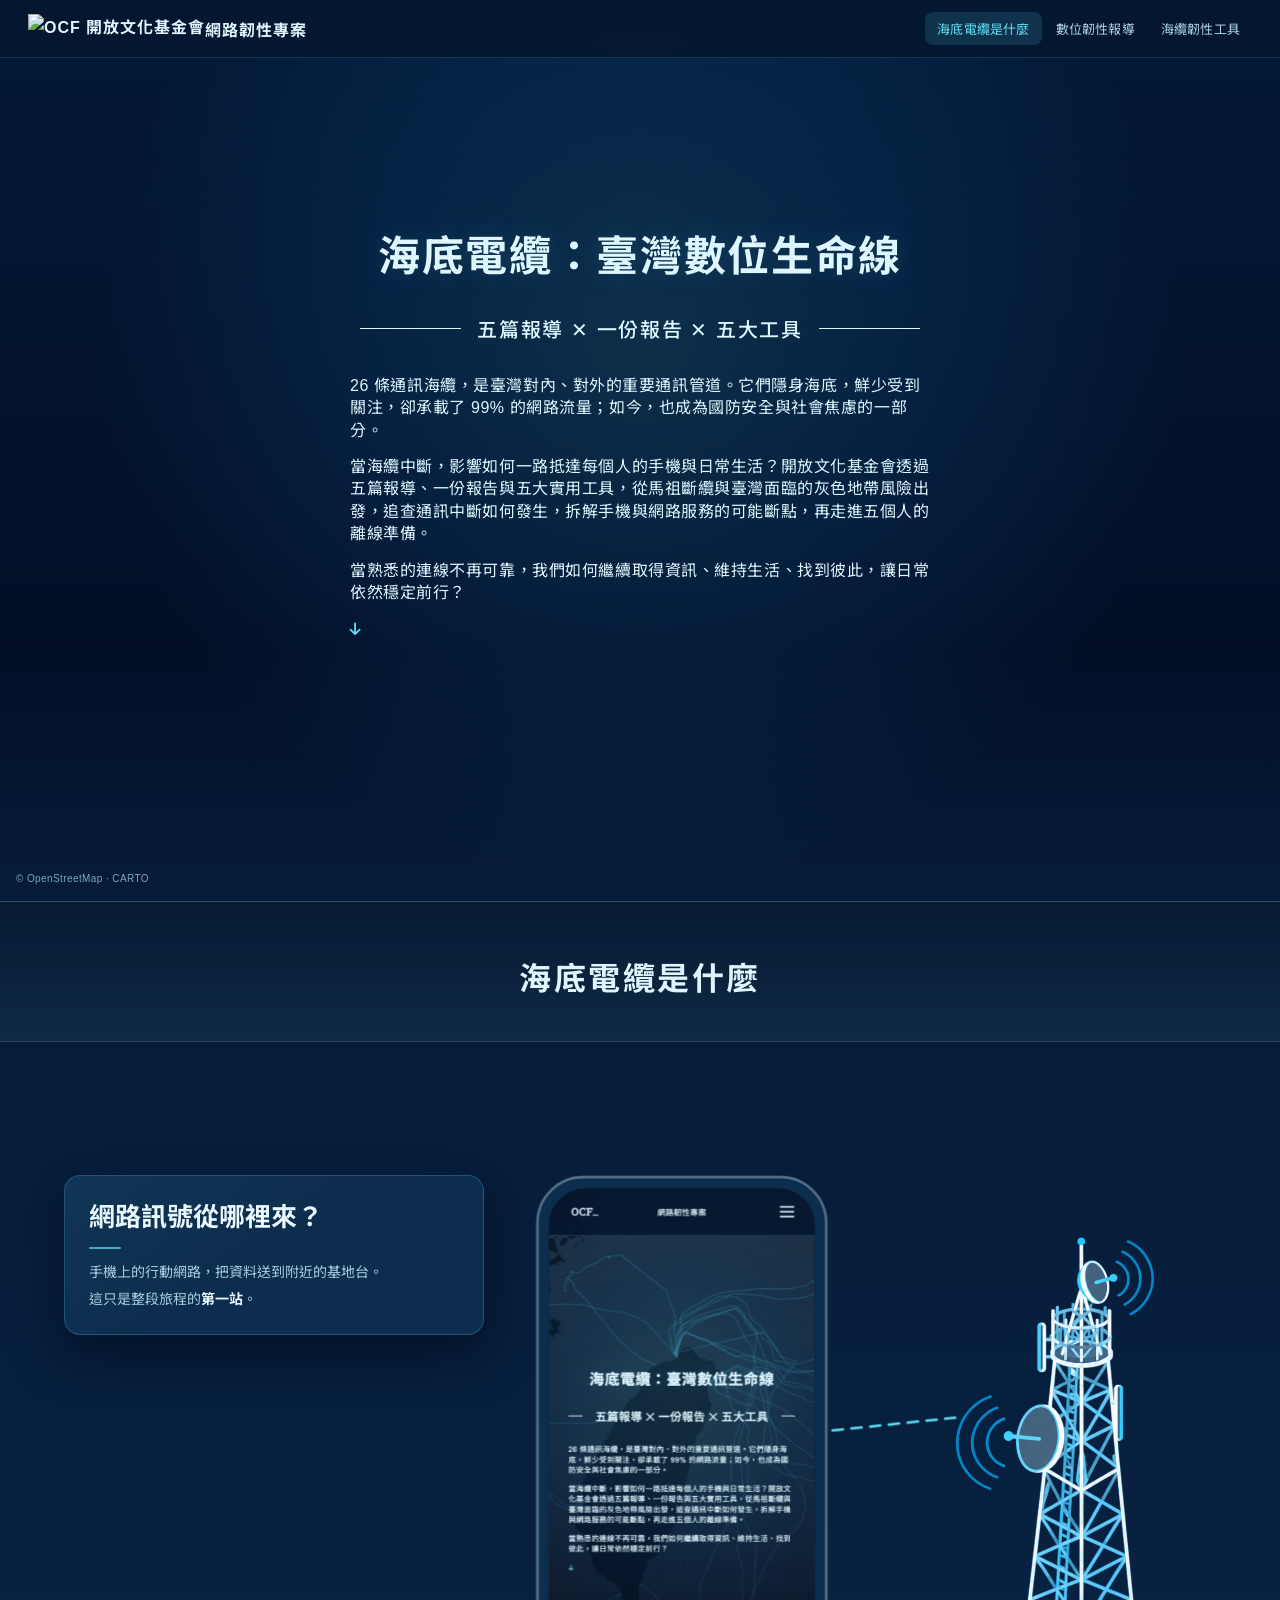
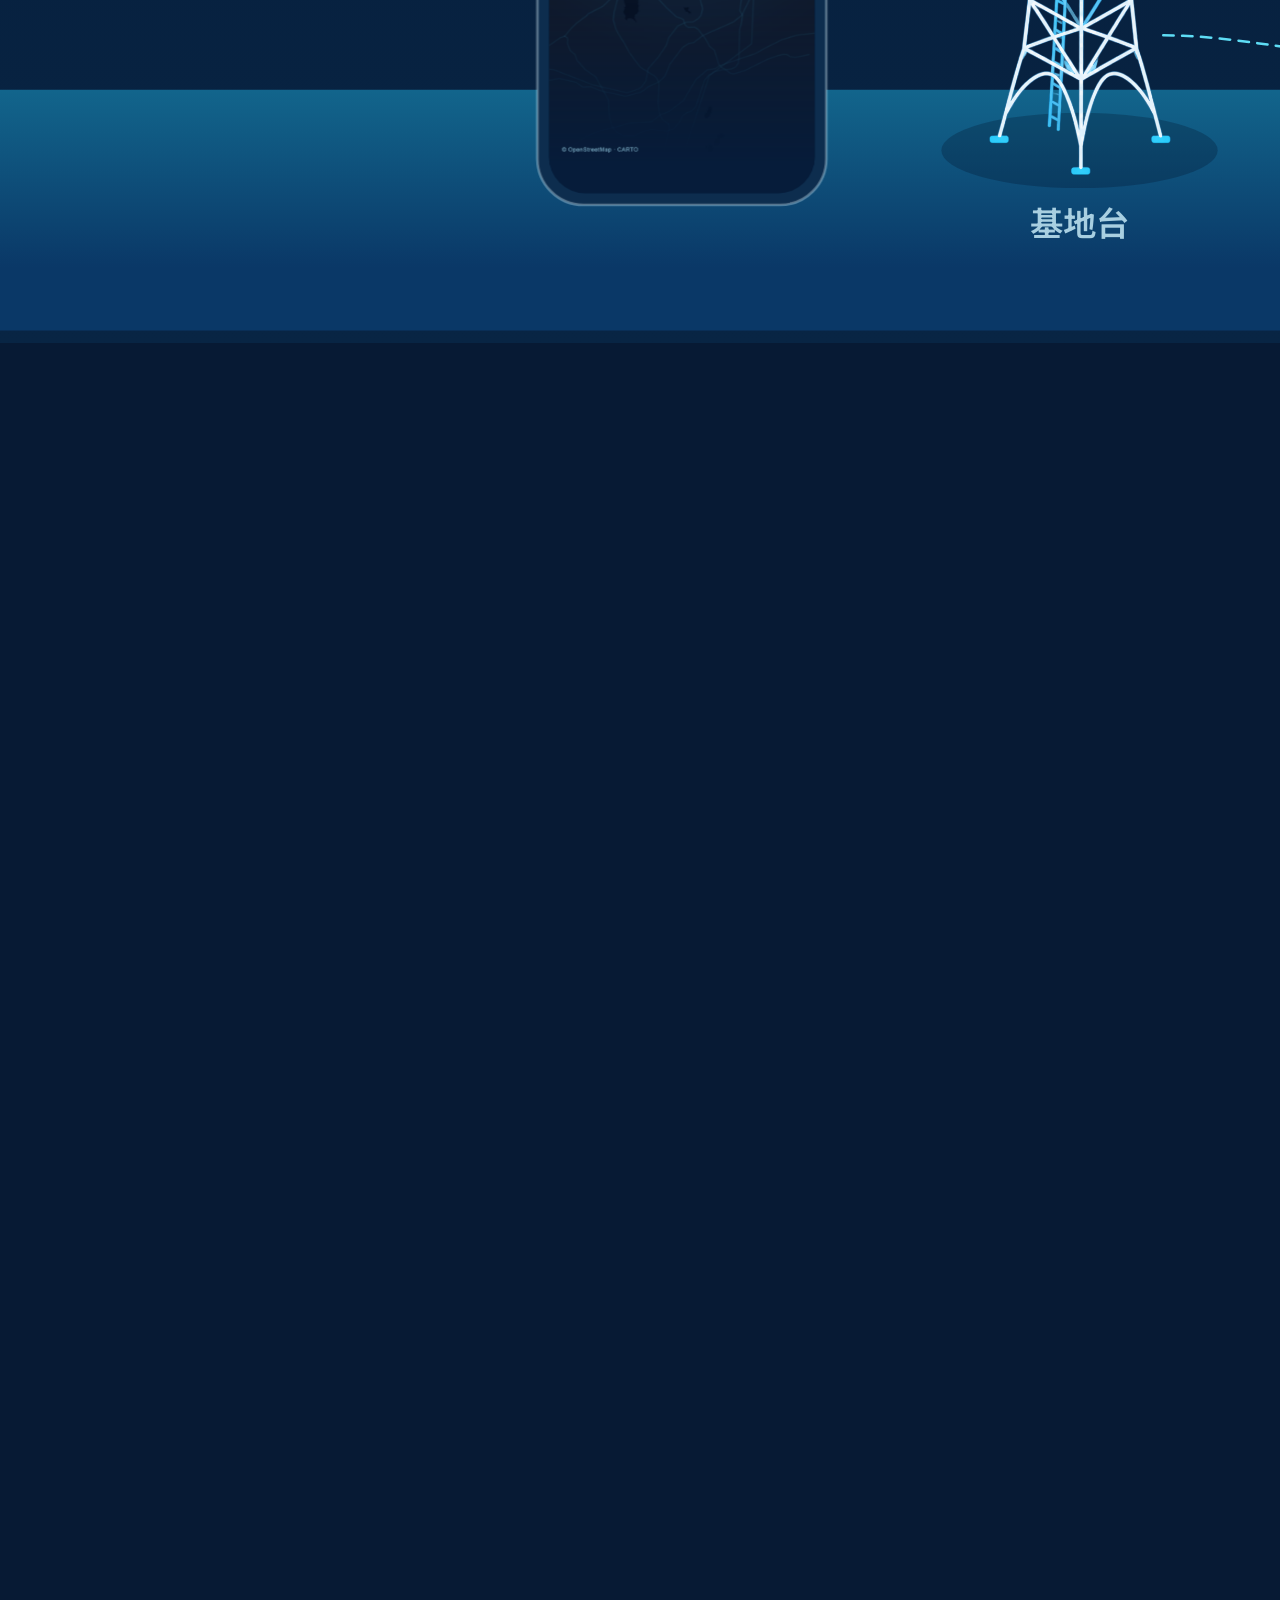
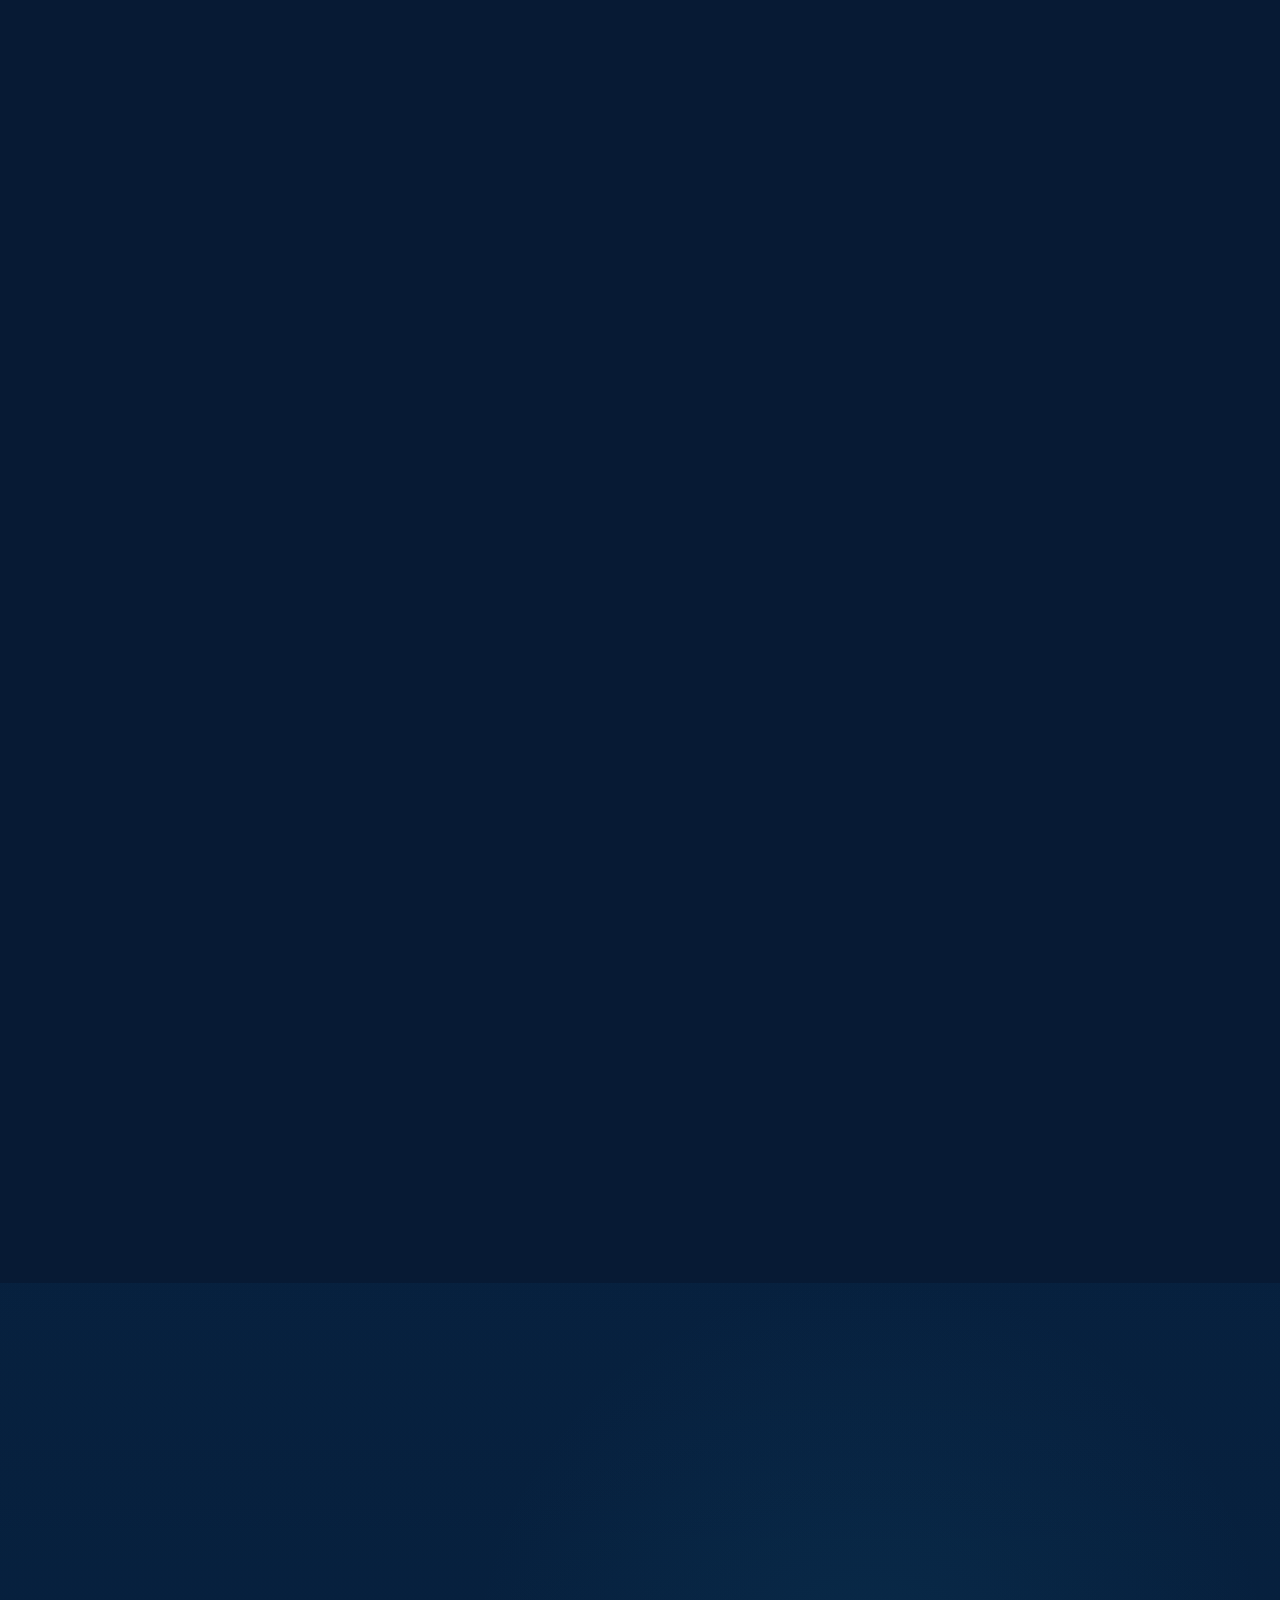
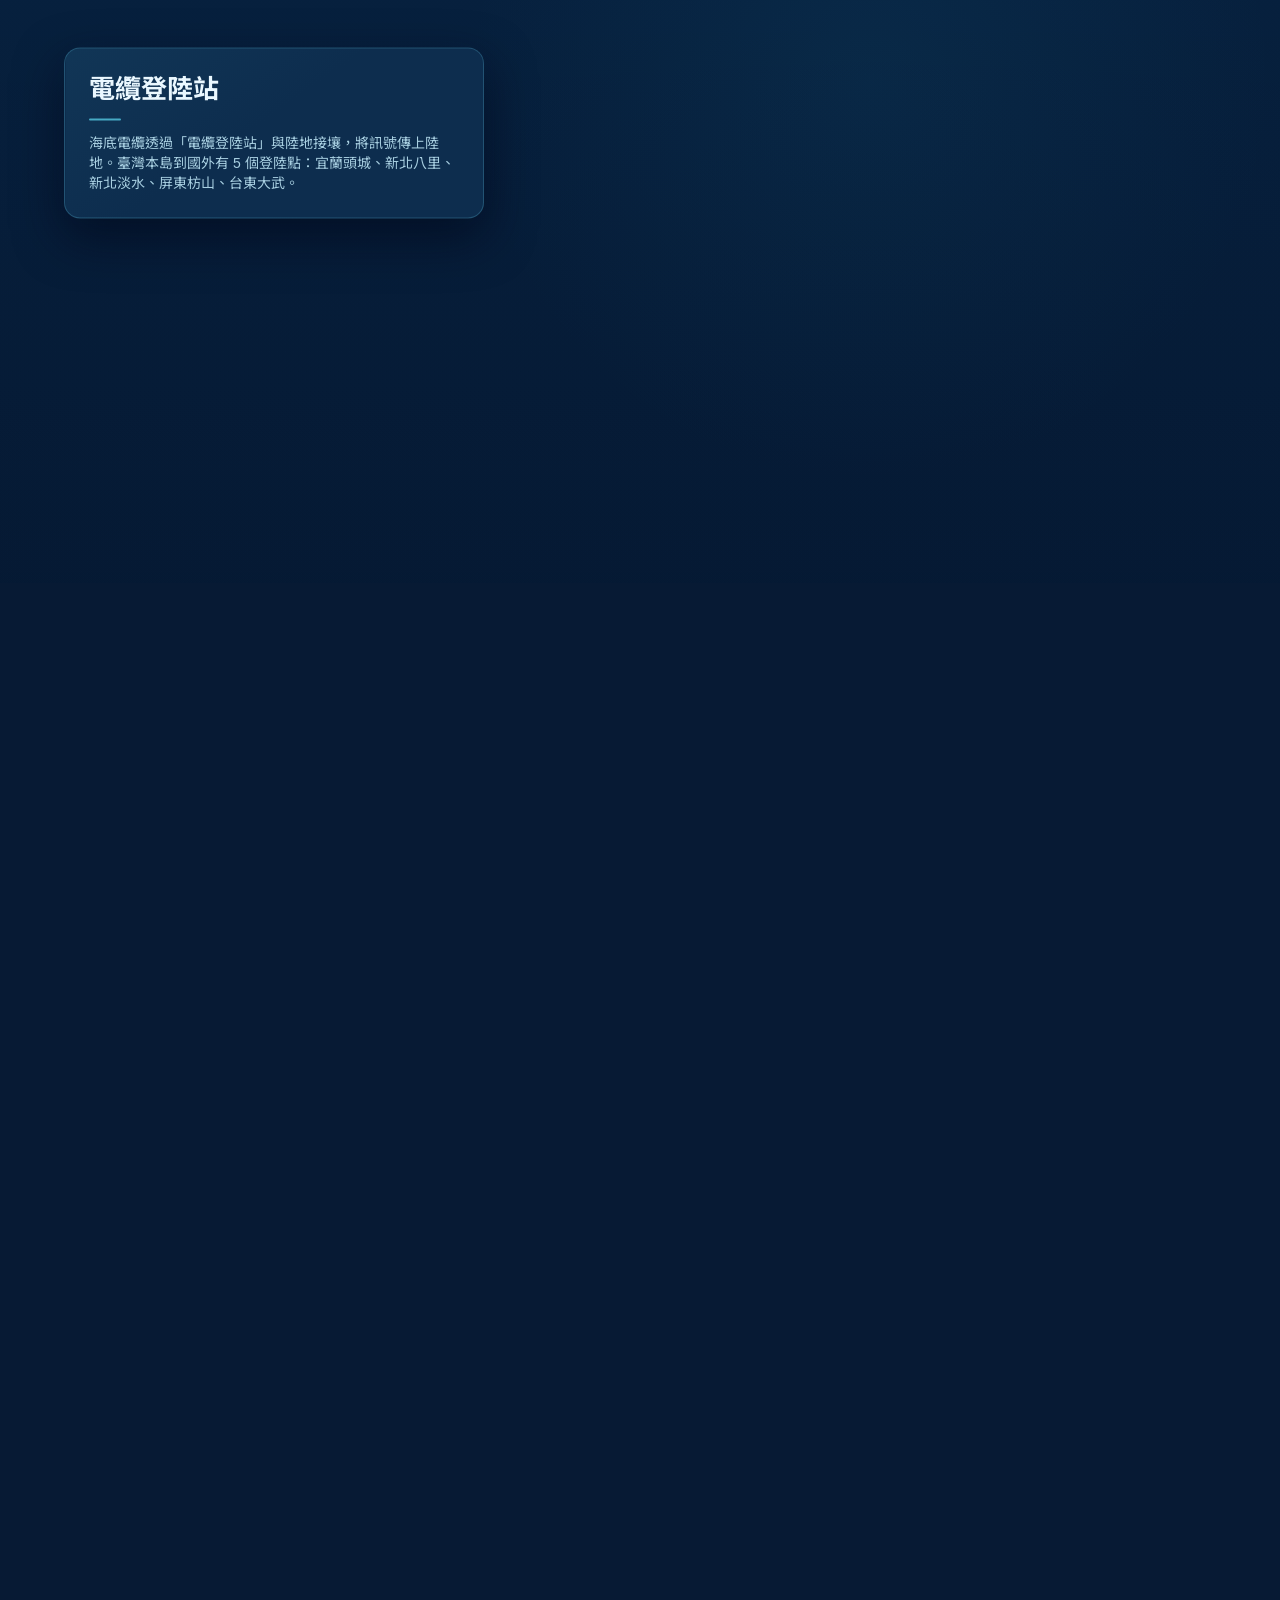
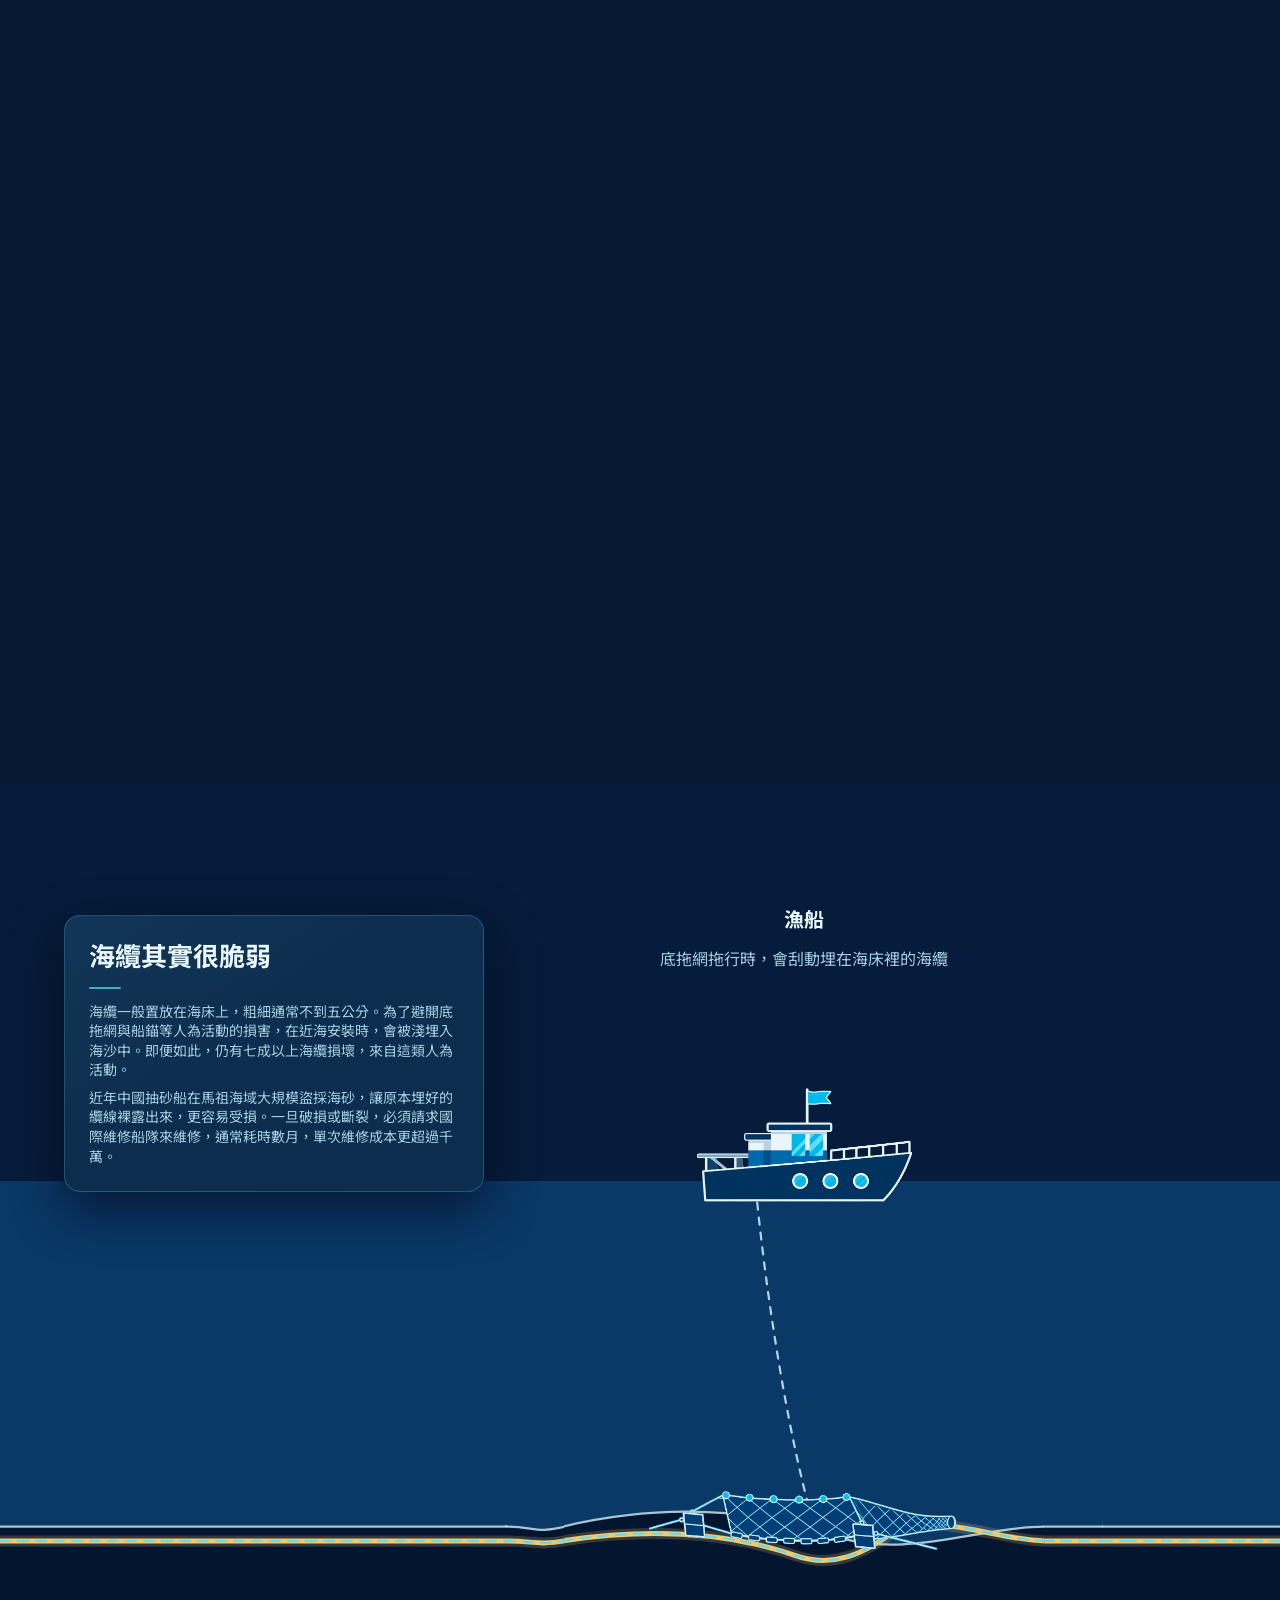
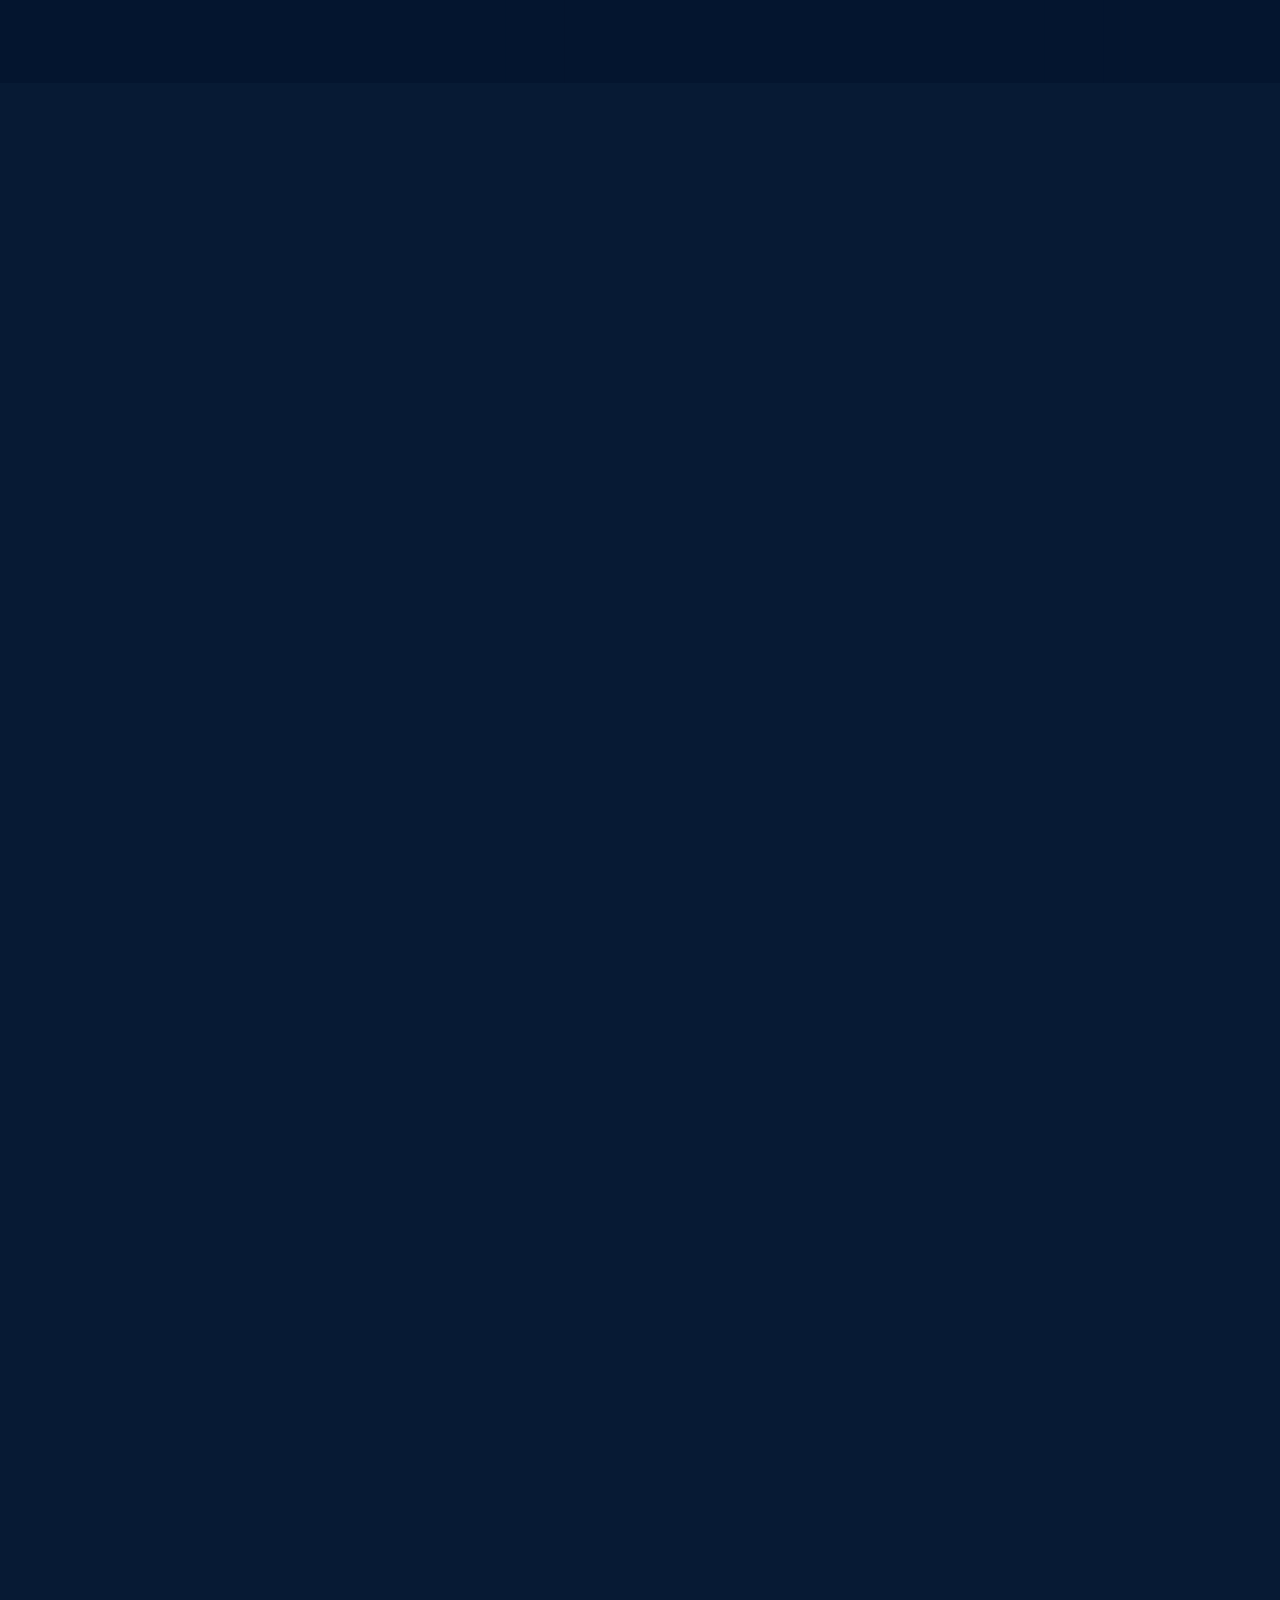
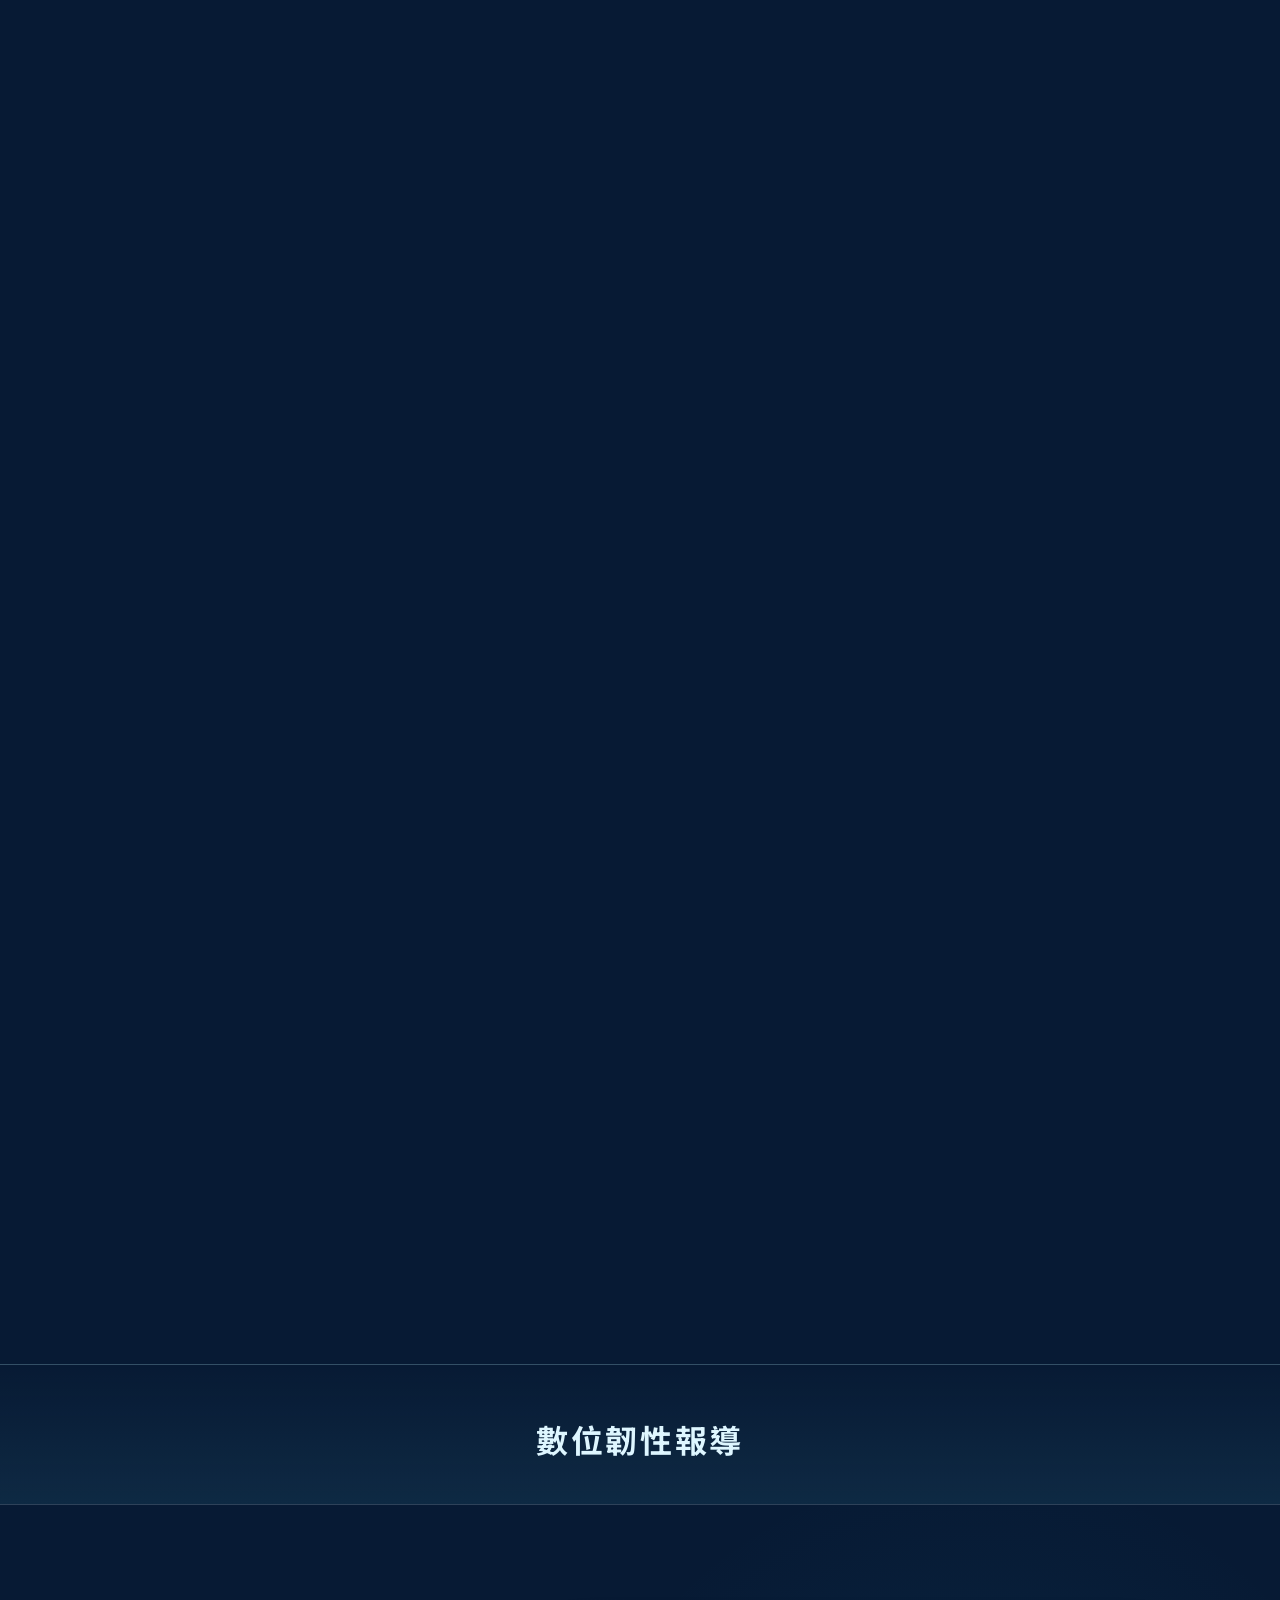
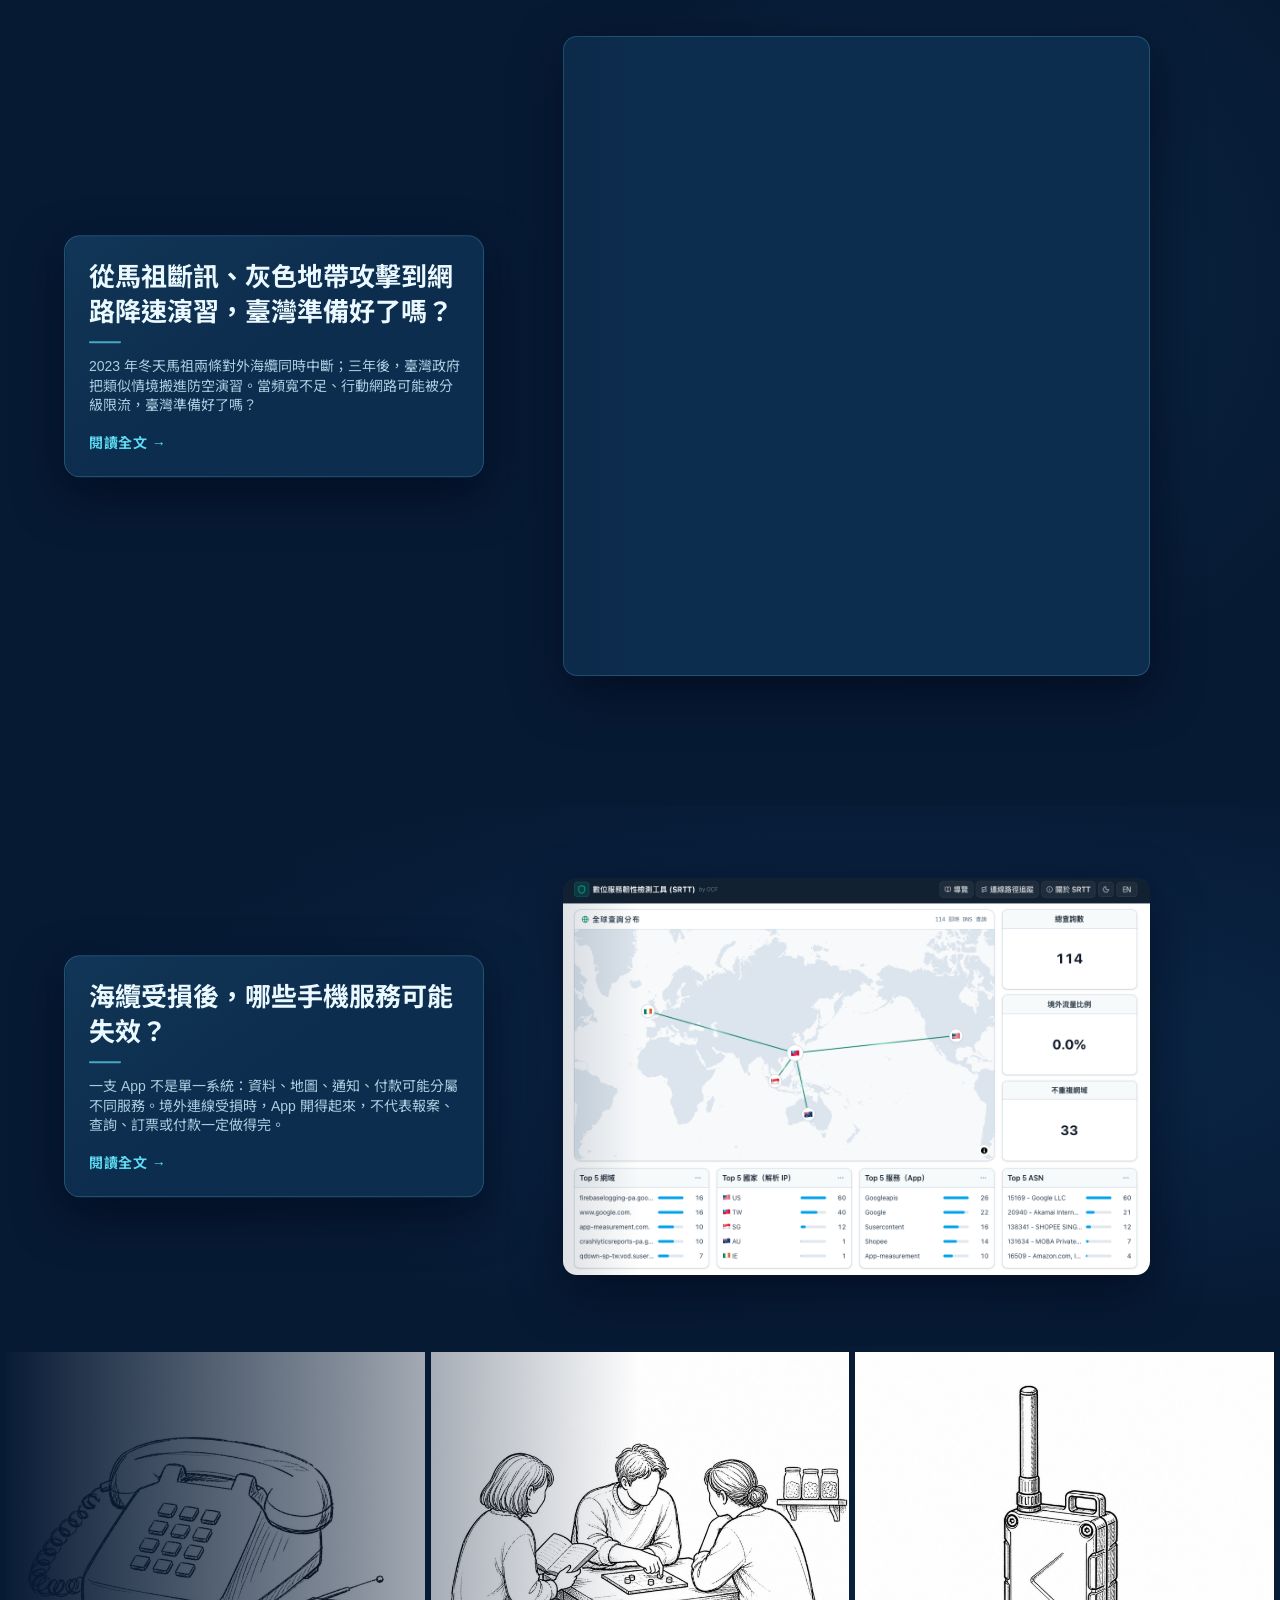
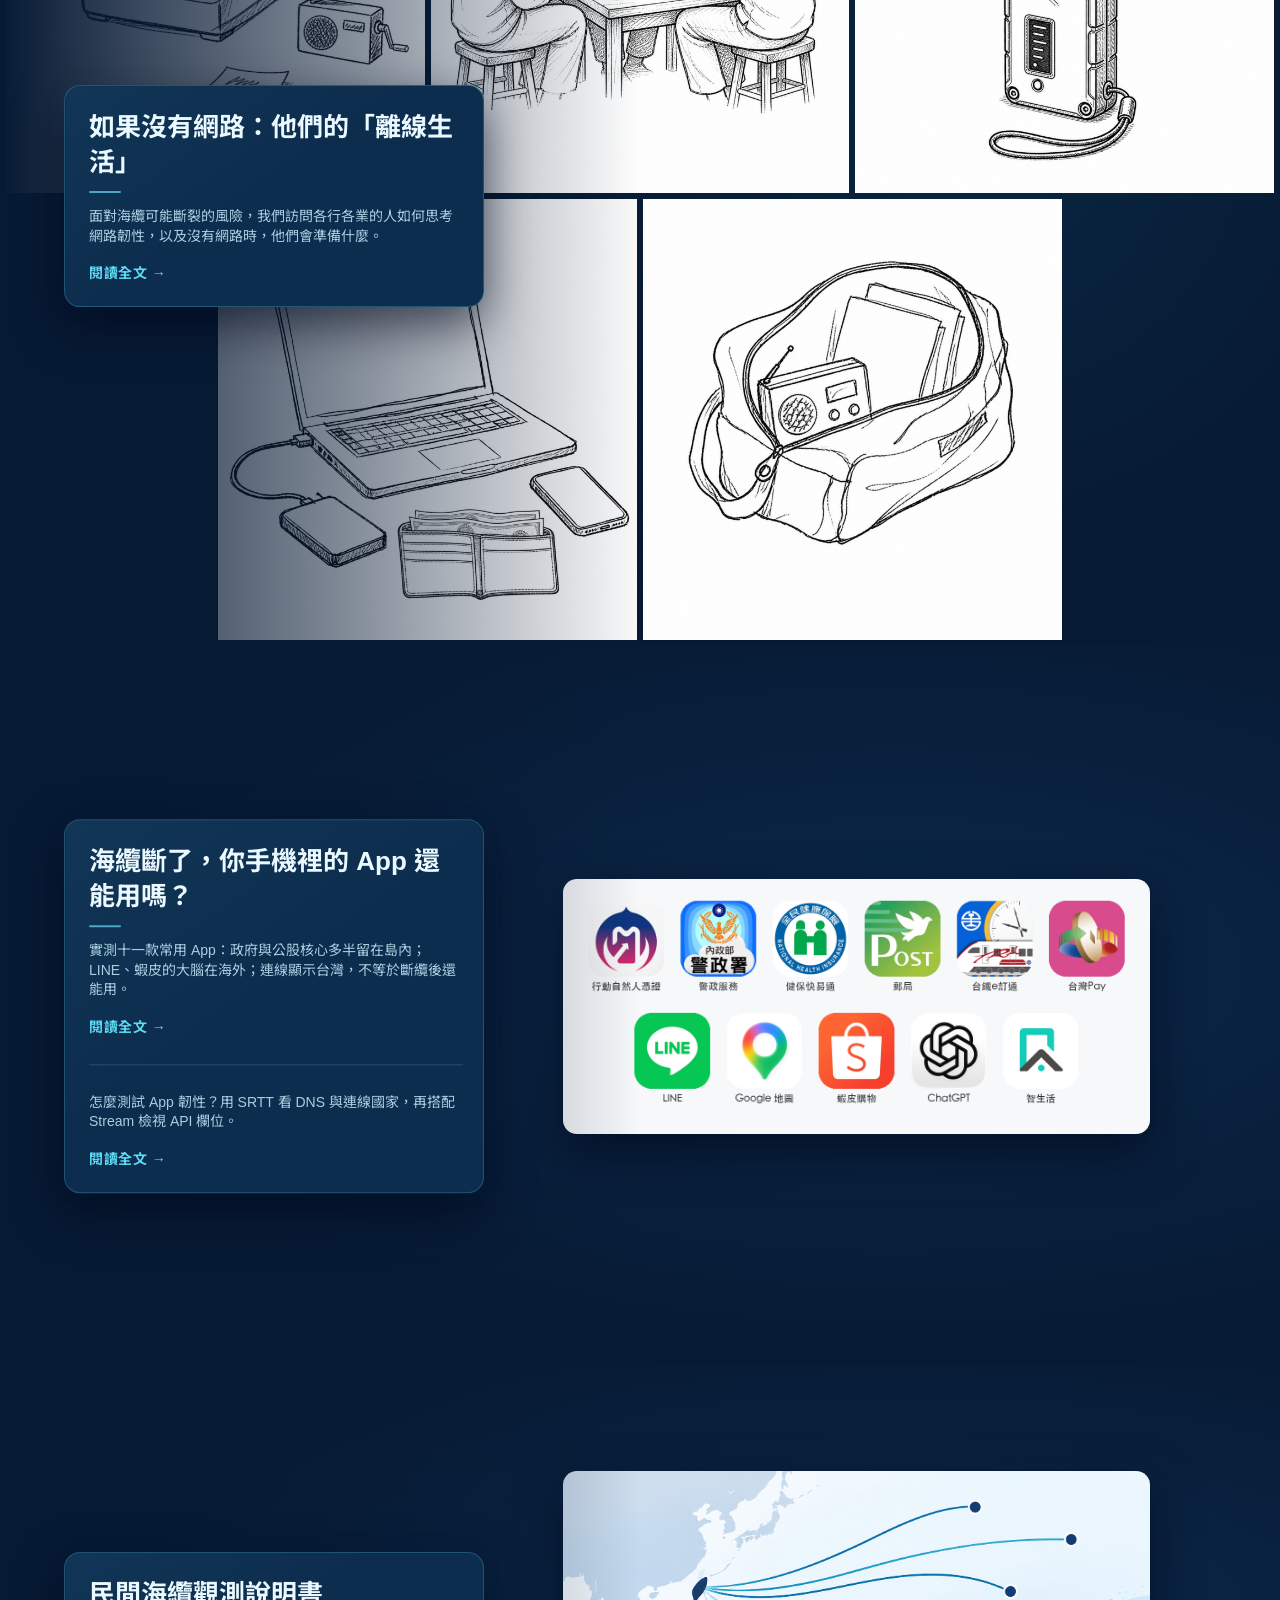
==== commit 5b667ff1: "新增網路韌性入口網首頁分享圖" ====
--- a/index.html
+++ b/index.html
@@ -1,851 +1,1435 @@
 <!DOCTYPE html>
 <html lang="zh-Hant">
+
 <head>
   <meta charset="UTF-8" />
   <meta name="viewport" content="width=device-width, initial-scale=1.0" />
-  <title>臺灣數位生命線：海底電纜</title>
-  <meta name="description" content="26 條通訊海纜，是臺灣對內對外的重要通訊管道，乘載了 99% 的網路流量" />
+  <title>網路韌性入口網 | 財團法人開放文化基金會 (OCF)</title>
+  <meta name="description" content="通訊海纜承載臺灣 99% 的網路流量。開放文化基金會以五篇報導、一份報告與五大工具，帶你理解斷纜風險、著手進行離線準備，提升網路韌性，讓日常穩定前行。" />
   <link rel="canonical" href="https://resilience.ocf.tw/" />
   <meta property="og:type" content="website" />
   <meta property="og:locale" content="zh_TW" />
-  <meta property="og:title" content="臺灣數位生命線：海底電纜" />
-  <meta property="og:description" content="26 條通訊海纜，是臺灣對內對外的重要通訊管道，乘載了 99% 的網路流量" />
+  <meta property="og:title" content="網路韌性入口網 | 財團法人開放文化基金會 (OCF)" />
+  <meta property="og:description" content="通訊海纜承載臺灣 99% 的網路流量。開放文化基金會以五篇報導、一份報告與五大工具，帶你理解斷纜風險、著手進行離線準備，提升網路韌性，讓日常穩定前行。" />
   <meta property="og:url" content="https://resilience.ocf.tw/" />
+  <meta property="og:site_name" content="網路韌性入口網" />
+  <meta property="og:image" content="https://resilience.ocf.tw/images/og-home.png" />
+  <meta property="og:image:width" content="1200" />
+  <meta property="og:image:height" content="630" />
+  <meta property="og:image:type" content="image/png" />
+  <meta property="og:image:alt" content="深藍色臺灣海纜地圖，標題為「海底電纜：臺灣數位生命線」，副標為「OCF 網路韌性專案」。" />
+  <meta name="twitter:card" content="summary_large_image" />
   <link rel="icon" href="./favicon.svg" type="image/svg+xml" />
   <link rel="preconnect" href="https://fonts.googleapis.com" />
   <link rel="preconnect" href="https://fonts.gstatic.com" crossorigin />
   <link href="https://fonts.googleapis.com/css2?family=Noto+Sans+TC:wght@400;500;700&display=swap" rel="stylesheet" />
-  <link rel="stylesheet" href="./vendor/maplibre-gl/maplibre-gl.css" />
-  <link rel="stylesheet" href="./styles.css" />
+  <link rel="stylesheet" href="https://unpkg.com/maplibre-gl@5.6.2/dist/maplibre-gl.css" />
+  <link rel="stylesheet" href="https://cdnjs.cloudflare.com/ajax/libs/font-awesome/6.5.2/css/all.min.css" integrity="sha512-SnH5WK+bZxgPHs44uWIX+LLJAJ9/2PkPKZ5QiAj6Ta86w+fsb2TkcmfRyVX3pBnMFcV7oQPJkl9QevSCWr3W6A==" crossorigin="anonymous" referrerpolicy="no-referrer" />
+  <link rel="stylesheet" href="./assets/styles.css" />
 </head>
+
 <body>
   <a class="skip-link" href="#main">跳到主要內容</a>
-  <header class="site-nav" id="site-nav"> <a class="site-nav-brand" href="./">海纜韌性觀測站</a> <button class="site-nav-toggle" type="button" aria-expanded="false" aria-controls="site-nav-menu"> <span class="visually-hidden">開啟選單</span> <span class="site-nav-burger" aria-hidden="true"></span> </button> <nav id="site-nav-menu" class="site-nav-links" aria-label="主要"> <a href="#intro" class="is-active" data-nav="intro" aria-current="page"> 海底電纜是什麼  </a><a href="#articles" data-nav="articles"> 數位韌性準備  </a><a href="#portals" data-nav="portals"> 更多海纜知識入口  </a> </nav> </header>
+  <header class="site-nav" id="site-nav"> <a class="site-nav-brand" href="./"><img class="site-nav-brand-logo" src="https://ocf.tw/mediakit/icon_white.png" alt="OCF 開放文化基金會">網路韌性專案</a> <button
+      class="site-nav-toggle" type="button" aria-expanded="false" aria-controls="site-nav-menu"> <span
+        class="visually-hidden">開啟選單</span> <span class="site-nav-burger" aria-hidden="true"></span> </button>
+    <nav id="site-nav-menu" class="site-nav-links" aria-label="主要"> <a href="#cover" data-nav="cover"> 網路韌性專案 </a><a href="#intro" class="is-active" data-nav="intro"
+        aria-current="page"> 海底電纜是什麼 </a><a href="#articles" data-nav="articles"> 數位韌性報導 </a><a href="#portals"
+        data-nav="portals"> 海纜韌性工具 </a> </nav>
+  </header>
   <main id="main">
-    <section id="cover" class="cover"> <div id="cover-map" class="cover-map"></div> <div class="cover-map-veil" aria-hidden="true"></div> <div class="cover-inner"> <h1 class="cover-title">臺灣數位生命線：海底電纜</h1> <div class="cover-rule"><span>五篇報導 ✕ 一篇報告 ✕ 五大工具</span></div> <div class="cover-lead"> <p>26 條通訊海纜，是臺灣對內、對外的重要通訊管道，承載了 99% 的網路流量。當海纜從看不見的網路基礎設施，變成國防安全與社會焦慮的一部分。</p> <p>我們從馬祖斷纜與臺灣面臨的灰色地帶風險出發，拆解手機服務可能出現的斷點，也走進五個人的離線準備：當熟悉的連線不再可靠，我們能否繼續取得資訊、維持生活，並找到彼此？</p> <p>開放文化基金會透過五篇報導、一篇報告及五大工具，備妥你的防災工具箱，面對斷訊風險，讓日常依然穩定前行。</p> </div> </div> <p class="cover-map-attrib"> <a href="https://www.openstreetmap.org/copyright" rel="noopener noreferrer" target="_blank">© OpenStreetMap</a>
-·
-<a href="https://carto.com/attributions" rel="noopener noreferrer" target="_blank">CARTO</a> </p> </section>  <section class="scene" id="intro" data-scene="intro" style="--scene-vh: 100"> <div class="scene-sticky">  <div class="intro-stage"> <svg class="intro-svg" viewBox="0 0 1440 860" preserveAspectRatio="xMidYMid slice" aria-hidden="true"> <defs> <linearGradient id="in-bg" x1="0" y1="0" x2="0" y2="1"> <stop offset="0%" stop-color="var(--illus-sky-2)"></stop> <stop offset="48%" stop-color="var(--illus-sky-1)"></stop> <stop offset="100%" stop-color="var(--illus-sky-2)"></stop> </linearGradient> </defs> <rect width="1440" height="860" fill="url(#in-bg)"></rect> <g id="iphone"> <rect x="610" y="108" width="300" height="652" rx="48" fill="var(--card)" stroke="var(--illus-line)" stroke-opacity="0.35" stroke-width="2.5"></rect> <rect class="intro-phone-screen" x="622" y="120" width="276" height="628" rx="38" fill="var(--illus-sky-2)"></rect> <rect x="724" y="132" width="72" height="22" rx="11" fill="var(--illus-ink)"></rect> <g fill="var(--text-dim)" stroke="none"> <g transform="translate(826 143)"> <rect x="0" y="2.5" width="2.2" height="2.5" rx="0.55"></rect> <rect x="3.4" y="0" width="2.2" height="5" rx="0.55"></rect> <rect x="6.8" y="-2.5" width="2.2" height="7.5" rx="0.55"></rect> <rect x="10.2" y="-5" width="2.2" height="10" rx="0.55"></rect> </g> <g transform="translate(844 143)" fill="none" stroke="var(--text-dim)" stroke-width="1.4"> <rect x="0" y="-5" width="20" height="10" rx="2.2"></rect> <rect x="2.1" y="-2.8" width="12.6" height="5.6" rx="1" fill="var(--text-dim)" stroke="none"></rect> <rect x="20.6" y="-2.1" width="2" height="4.2" rx="0.7" fill="var(--text-dim)" stroke="none"></rect> </g> </g> <text x="760" y="368" text-anchor="middle" fill="var(--text-dark)" font-size="22" font-weight="700">臺灣數位生命線：海底電纜</text> <line x1="700" y1="386" x2="820" y2="386" stroke="var(--cyan)" stroke-width="2"></line> <text x="760" y="418" text-anchor="middle" fill="var(--text-mid)" font-size="13">26 條通訊海纜，</text> <text x="760" y="438" text-anchor="middle" fill="var(--text-mid)" font-size="13">是臺灣對內對外的重要通訊管道，</text> <text x="760" y="458" text-anchor="middle" fill="var(--text-mid)" font-size="13">乘載了 99% 的網路流量</text> <circle cx="760" cy="690" r="10" fill="none" stroke="var(--illus-glow)" stroke-width="6"></circle> <circle cx="760" cy="690" r="4" fill="var(--cyan)"></circle> </g>
-<g id="basestation">
-  <ellipse cx="1140" cy="748" rx="132" ry="36" fill="var(--illus-ink)" opacity="0.24"></ellipse>
-  <image href="./basestation.png" x="940" y="220" width="400" height="600" preserveAspectRatio="xMidYMid meet"></image>
-  <path class="signal-flow" d="M910 168 C 1010 175, 1095 295, 1140 320" fill="none" stroke="var(--cyan)" stroke-width="2.4" stroke-dasharray="10 8" stroke-linecap="round"></path>
-  <circle cx="910" cy="168" r="4" fill="var(--cyan)"></circle>
-  <circle cx="1140" cy="320" r="4" fill="var(--cyan)"></circle>
-  <text x="1140" y="830" text-anchor="middle" fill="var(--text-mid)" font-size="32" font-weight="600" font-family="Arial, Noto Sans TC, sans-serif">基地台</text>
-</g>
-</svg> <aside class="panel">  <h2>網路訊號從哪裡來？</h2> <div class="panel-rule"></div> <p>手機上的行動網路，把資料送到附近的基地台。</p><p>這只是整段旅程的<strong>第一站</strong>。</p>    </aside> </div>  </div> </section>
-<section class="scene" id="journey-intro" data-scene="journey-intro" style="--scene-vh: 100">
-  <div class="scene-sticky">
-    <div class="journey-intro-stage">
-      <aside class="panel journey-intro-panel">
-        <h2>訊號潛入海裡，往異國前進</h2>
-        <div class="panel-rule"></div>
-        <p>電訊號被轉成雷射光，鑽進比頭髮還細的<strong>玻璃光纖</strong>，跨越整片海洋，連到地球另一端的伺服器。</p>
-        <p>這些連接彼此的海底電纜，乘載全球超過 <strong>99%</strong> 的網路流量。</p>
-      </aside>
-    </div>
-  </div>
-</section>
-<section class="scene" id="journey" data-scene="journey" style="--scene-vh: 100">
-  <div class="scene-sticky">
-    <div class="journey-stage">
-      <h2 class="visually-hidden">基地台到海外伺服器的訊號旅程</h2>
-      <svg class="journey-svg" viewBox="-240 0 1920 860" preserveAspectRatio="xMidYMid slice" aria-hidden="true">
-        <defs>
-          <linearGradient id="jn-sky" x1="0" y1="0" x2="0" y2="1">
-            <stop offset="0%" stop-color="var(--illus-sky-2)"></stop>
-            <stop offset="100%" stop-color="var(--bg-stage)"></stop>
-          </linearGradient>
-          <linearGradient id="jn-sea" gradientUnits="userSpaceOnUse" x1="0" y1="430" x2="0" y2="720">
-            <stop offset="0%" stop-color="var(--illus-sea-1)"></stop>
-            <stop offset="100%" stop-color="var(--illus-sea-2)"></stop>
-          </linearGradient>
-          <linearGradient id="jn-ocean-perspective" gradientUnits="userSpaceOnUse" x1="0" y1="310" x2="0" y2="560">
-            <stop offset="0%" stop-color="var(--illus-sea-1)" stop-opacity="0.92"></stop>
-            <stop offset="48%" stop-color="var(--illus-sea-1)" stop-opacity="0.72"></stop>
-            <stop offset="100%" stop-color="var(--illus-sea-2)" stop-opacity="0.92"></stop>
-          </linearGradient>
-          <filter id="jn-glow" x="-20%" y="-20%" width="140%" height="140%">
-            <feGaussianBlur stdDeviation="2.4" result="b"></feGaussianBlur>
-            <feMerge>
-              <feMergeNode in="b"></feMergeNode>
-              <feMergeNode in="SourceGraphic"></feMergeNode>
-            </feMerge>
-          </filter>
-        </defs>
-        <rect x="-240" y="-80" width="1920" height="1020" fill="url(#jn-sky)"></rect>
-        <g transform="translate(-200 90)">
-        <path d="M-240,310 L760,310 C805,342 840,560 890,560 C940,560 975,342 1020,310 L1680,310 L1680,860 L-240,860 Z" fill="url(#jn-sea)"></path>
-        <path d="M760,310 C805,342 840,560 890,560 C940,560 975,342 1020,310 Z" fill="url(#jn-ocean-perspective)"></path>
-        <path d="M-240,310 L760,310 C805,342 840,560 890,560 C940,560 975,342 1020,310 L1680,310" fill="none" stroke="var(--illus-line)" stroke-width="2.2" stroke-linejoin="round" stroke-linecap="round"></path>
-        <path d="M740,294 C795,326 840,544 890,544 C940,544 985,326 1040,294" fill="none" stroke="var(--warning)" stroke-width="10" stroke-linecap="round" stroke-linejoin="round" opacity="0.35" filter="url(#jn-glow)"></path>
-        <path d="M740,294 C795,326 840,544 890,544 C940,544 985,326 1040,294" fill="none" stroke="var(--warning)" stroke-width="5.5" stroke-linecap="round" stroke-linejoin="round"></path>
-        <path class="signal-flow" d="M500 300 L680 300 L740 294 C795 326 840 544 890 544 C940 544 985 326 1040 294 L1100 300 L1300 300 L1300 110" fill="none" stroke="var(--cyan)" stroke-width="2.4" stroke-dasharray="10 8" stroke-linecap="round"></path>
-
-        <g font-family="Arial, Noto Sans TC, sans-serif">
-          <g fill="var(--illus-ink)" opacity="0.24">
-            <ellipse cx="500" cy="320" rx="43" ry="7"></ellipse>
-            <ellipse cx="680" cy="328" rx="66" ry="8"></ellipse>
-            <ellipse cx="1100" cy="328" rx="66" ry="8"></ellipse>
-            <ellipse cx="1300" cy="326" rx="84" ry="14"></ellipse>
-          </g>
-
-          <image href="./journey-basestation.png" x="452" y="157" width="96" height="175" preserveAspectRatio="xMidYMax meet"></image>
-          <text x="500" y="354" text-anchor="middle" fill="var(--text-mid)" font-size="13" font-weight="600">基地台</text>
-
-          <image href="./journey-landing-station.png" x="614" y="202" width="132" height="130" preserveAspectRatio="xMidYMax meet"></image>
-          <text x="680" y="354" text-anchor="middle" fill="var(--text-mid)" font-size="13" font-weight="600">台灣海纜登陸站</text>
-
-          <text x="890" y="470" text-anchor="middle" fill="var(--text-dark)" font-size="22" font-weight="700">海纜</text>
-
-          <image href="./journey-landing-station.png" x="1034" y="202" width="132" height="130" preserveAspectRatio="xMidYMax meet"></image>
-          <text x="1100" y="354" text-anchor="middle" fill="var(--text-mid)" font-size="13" font-weight="600">海外海纜登陸站</text>
-
-          <image href="./journey-overseas-server.png" x="1208" y="140" width="184" height="222" preserveAspectRatio="xMidYMax meet"></image>
-          <text x="1300" y="366" text-anchor="middle" fill="var(--text-mid)" font-size="13" font-weight="600">海外伺服器</text>
-
-          <text x="610" y="424" text-anchor="middle" fill="var(--text-dark)" font-size="28" font-weight="700" opacity="0.88">台灣</text>
-          <text x="1210" y="424" text-anchor="middle" fill="var(--text-dark)" font-size="28" font-weight="700" opacity="0.88">國外</text>
-        </g>
-        </g>
-      </svg>
-    </div>
-  </div>
-</section>
-<section class="scene sea-hazard-story" id="sea" data-scene="sea" style="--scene-vh: 420">
-  <div class="scene-sticky">
-    <div class="sea-stage sea-hazard-stage">
-      <aside class="panel sea-intro-panel">
-        <h2>海纜其實很脆弱</h2>
-        <div class="panel-rule"></div>
-        <p>為了避開漁網、船錨與底拖網等人為活動的損害，電纜安裝在近海時，會被埋進海床。即便如此，全球每年海纜損壞仍有<strong>七成以上來自這類活動</strong>。</p>
-        <p>而近年中國抽砂船在馬祖海域大規模盜採海砂，讓原本埋好的電纜裸露於海床，更容易被損壞。一旦損壞或斷裂，必須請求國際維修船隊來維修，通常耗時數月。</p>
-      </aside>
-      <div class="sea-hazard-viewport">
-      <div class="sea-hazard-grid" role="list" aria-label="三種人為活動如何損壞海底電纜">
-        <div class="sea-hazard-slide">
-        <svg class="sea-hazard-margin sea-hazard-margin--left" viewBox="0 0 100 760" preserveAspectRatio="none" aria-hidden="true">
-          <path class="sea-bed-fill" d="M0 628 H100 V760 H0 Z"></path>
-          <path class="sea-bed-line" d="M0 628 H100"></path>
-          <path class="sea-cable-glow" d="M0 640 H100"></path>
-          <path class="sea-cable-line" d="M0 640 H100"></path>
-          <path class="sea-cable-signal" d="M0 640 H100"></path>
-        </svg>
-        <svg class="sea-hazard-margin sea-hazard-margin--right" viewBox="0 0 100 760" preserveAspectRatio="none" aria-hidden="true">
-          <path class="sea-bed-fill" d="M0 628 H100 V760 H0 Z"></path>
-          <path class="sea-bed-line" d="M0 628 H100"></path>
-          <path class="sea-cable-glow" d="M0 640 H100"></path>
-          <path class="sea-cable-line" d="M0 640 H100"></path>
-          <path class="sea-cable-signal" d="M0 640 H100"></path>
-        </svg>
-        <div class="sea-hazard-frame">
-        <svg class="sea-hazard-transition sea-hazard-transition--left" viewBox="0 0 60 760" preserveAspectRatio="none" aria-hidden="true">
-          <path class="sea-bed-fill" d="M0 628 C30 628 30 634 60 628 V760 H0 Z"></path>
-          <path class="sea-bed-line" d="M0 628 C30 628 30 634 60 628"></path>
-          <path class="sea-cable-glow" d="M0 640 C30 640 30 643.83 60 640"></path>
-          <path class="sea-cable-line" d="M0 640 C30 640 30 643.83 60 640"></path>
-          <path class="sea-cable-signal" d="M0 640 C30 640 30 643.83 60 640"></path>
-        </svg>
-        <article class="sea-hazard sea-hazard--trawl" role="listitem">
-          <h2>漁船</h2>
-          <img class="sea-vessel sea-vessel--fishing" src="./sea-fishing-boat.png" alt="漁船">
-          <svg class="sea-hazard-environment" viewBox="0 0 480 760" preserveAspectRatio="none" aria-hidden="true">
-            <path class="sea-water-fill" d="M0 352 H480 V638 H0 Z"></path>
-            <path class="sea-bed-fill" transform="translate(0 28)" d="M0 600 C100 580 188 584 270 608 C340 628 414 600 480 600 V760 H0 Z"></path>
-            <path class="sea-bed-line" transform="translate(0 28)" d="M0 600 C100 580 188 584 270 608 C340 628 414 600 480 600"></path>
-            <path class="sea-tool-line" d="M192 342 C202 432 224 552 250 628"></path>
-            <g class="sea-cable-pair" transform="translate(0 60)">
-              <path class="sea-cable-glow" d="M0 580 C94 568 168 574 230 592 C268 604 300 590 326 574 C372 554 430 580 480 580">
-                <animate attributeName="d" dur="4.2s" repeatCount="indefinite" values="M0 580 C94 568 168 574 230 592 C268 604 300 590 326 574 C372 554 430 580 480 580;M0 580 C94 568 168 574 252 602 C290 614 318 594 342 576 C386 556 432 580 480 580;M0 580 C94 568 168 574 230 592 C268 604 300 590 326 574 C372 554 430 580 480 580"></animate>
-              </path>
-              <path class="sea-cable-line" d="M0 580 C94 568 168 574 230 592 C268 604 300 590 326 574 C372 554 430 580 480 580">
-                <animate attributeName="d" dur="4.2s" repeatCount="indefinite" values="M0 580 C94 568 168 574 230 592 C268 604 300 590 326 574 C372 554 430 580 480 580;M0 580 C94 568 168 574 252 602 C290 614 318 594 342 576 C386 556 432 580 480 580;M0 580 C94 568 168 574 230 592 C268 604 300 590 326 574 C372 554 430 580 480 580"></animate>
-              </path>
-              <path class="sea-cable-signal" d="M0 580 C94 568 168 574 230 592 C268 604 300 590 326 574 C372 554 430 580 480 580">
-                <animate attributeName="d" dur="4.2s" repeatCount="indefinite" values="M0 580 C94 568 168 574 230 592 C268 604 300 590 326 574 C372 554 430 580 480 580;M0 580 C94 568 168 574 252 602 C290 614 318 594 342 576 C386 556 432 580 480 580;M0 580 C94 568 168 574 230 592 C268 604 300 590 326 574 C372 554 430 580 480 580"></animate>
-              </path>
+    <section id="cover" class="cover">
+      <div id="cover-map" class="cover-map"></div>
+      <div class="cover-map-veil" aria-hidden="true"></div>
+      <div class="cover-inner">
+        <h2 class="cover-title">海底電纜：臺灣數位生命線</h2>
+        <h1 class="cover-brand visually-hidden">OCF 網路韌性專案</h1>
+        <div class="cover-rule"><span>五篇報導 ✕ 一份報告 ✕ 五大工具</span></div>
+        <div class="cover-lead">
+          <p>26 條通訊海纜，是臺灣對內、對外的重要通訊管道。它們隱身海底，鮮少受到關注，卻承載了 99% 的網路流量；如今，也成為國防安全與社會焦慮的一部分。</p>
+          <p>當海纜中斷，影響如何一路抵達每個人的手機與日常生活？開放文化基金會透過五篇報導、一份報告與五大實用工具，從馬祖斷纜與臺灣面臨的灰色地帶風險出發，追查通訊中斷如何發生，拆解手機與網路服務的可能斷點，再走進五個人的離線準備。</p>
+          <p>當熟悉的連線不再可靠，我們如何繼續取得資訊、維持生活、找到彼此，讓日常依然穩定前行？</p>
+          <p class="cover-continue"><a href="#intro" aria-label="往下繼續閱讀"><i class="fa-solid fa-arrow-down" aria-hidden="true"></i></a></p>
+        </div>
+      </div>
+      <p class="cover-map-attrib"> <a href="https://www.openstreetmap.org/copyright" rel="noopener noreferrer"
+          target="_blank">© OpenStreetMap</a>
+        ·
+        <a href="https://carto.com/attributions" rel="noopener noreferrer" target="_blank">CARTO</a>
+      </p>
+    </section>
+        <section class="section-title-block" id="intro" data-scene="intro">
+      <div class="section-title-stage">
+        <h2 class="section-title">海底電纜是什麼</h2>
+      </div>
+    </section>
+    <section class="scene" id="intro-journey" data-scene="intro-journey" style="--scene-vh: 100">
+      <div class="scene-sticky">
+        <div class="intro-stage"> <svg class="intro-svg" viewBox="0 0 1440 860" preserveAspectRatio="xMidYMid slice"
+            aria-hidden="true">
+            <defs>
+              <linearGradient id="in-bg" x1="0" y1="0" x2="0" y2="1">
+                <stop offset="0%" stop-color="var(--illus-sky-2)"></stop>
+                <stop offset="48%" stop-color="var(--illus-sky-1)"></stop>
+                <stop offset="100%" stop-color="var(--illus-sky-2)"></stop>
+              </linearGradient>
+            </defs>
+            <rect width="1440" height="860" fill="url(#in-bg)"></rect>
+            <g id="iphone">
+              <rect x="610" y="108" width="300" height="652" rx="48" fill="var(--card)" stroke="var(--illus-line)"
+                stroke-opacity="0.35" stroke-width="2.5"></rect>
+              <rect class="intro-phone-screen" x="622" y="120" width="276" height="628" rx="38"
+                fill="var(--illus-sky-2)"></rect>
+              <rect x="724" y="132" width="72" height="22" rx="11" fill="var(--illus-ink)"></rect>
+              <g fill="var(--text-dim)" stroke="none">
+                <g transform="translate(826 143)">
+                  <rect x="0" y="2.5" width="2.2" height="2.5" rx="0.55"></rect>
+                  <rect x="3.4" y="0" width="2.2" height="5" rx="0.55"></rect>
+                  <rect x="6.8" y="-2.5" width="2.2" height="7.5" rx="0.55"></rect>
+                  <rect x="10.2" y="-5" width="2.2" height="10" rx="0.55"></rect>
+                </g>
+                <g transform="translate(844 143)" fill="none" stroke="var(--text-dim)" stroke-width="1.4">
+                  <rect x="0" y="-5" width="20" height="10" rx="2.2"></rect>
+                  <rect x="2.1" y="-2.8" width="12.6" height="5.6" rx="1" fill="var(--text-dim)" stroke="none"></rect>
+                  <rect x="20.6" y="-2.1" width="2" height="4.2" rx="0.7" fill="var(--text-dim)" stroke="none"></rect>
+                </g>
+              </g> <text x="760" y="368" text-anchor="middle" fill="var(--text-dark)" font-size="22"
+                font-weight="700">臺灣數位生命線：海底電纜</text>
+              <line x1="700" y1="386" x2="820" y2="386" stroke="var(--cyan)" stroke-width="2"></line> <text x="760"
+                y="418" text-anchor="middle" fill="var(--text-mid)" font-size="13">26 條通訊海纜，</text> <text x="760"
+                y="438" text-anchor="middle" fill="var(--text-mid)" font-size="13">是臺灣對內對外的重要通訊管道，</text> <text x="760"
+                y="458" text-anchor="middle" fill="var(--text-mid)" font-size="13">乘載了 99% 的網路流量</text>
+              <circle cx="760" cy="690" r="10" fill="none" stroke="var(--illus-glow)" stroke-width="6"></circle>
+              <circle cx="760" cy="690" r="4" fill="var(--cyan)"></circle>
+            </g>
+            <g id="basestation">
+              <ellipse cx="1140" cy="748" rx="132" ry="36" fill="var(--illus-ink)" opacity="0.24"></ellipse>
+              <image href="./images/basestation.png" x="940" y="220" width="400" height="600"
+                preserveAspectRatio="xMidYMid meet"></image>
+              <path class="signal-flow" d="M910 168 C 1010 175, 1095 295, 1140 320" fill="none" stroke="var(--cyan)"
+                stroke-width="2.4" stroke-dasharray="10 8" stroke-linecap="round"></path>
+              <circle cx="910" cy="168" r="4" fill="var(--cyan)"></circle>
+              <circle cx="1140" cy="320" r="4" fill="var(--cyan)"></circle>
+              <text x="1140" y="830" text-anchor="middle" fill="var(--text-mid)" font-size="32" font-weight="600"
+                font-family="Arial, Noto Sans TC, sans-serif">基地台</text>
             </g>
           </svg>
-          <img class="sea-tool sea-tool--trawl" src="./sea-trawl.png" alt="底拖網刮過海床與海纜">
-          <p>底拖網拖行時，會刮動埋在海床裡的海纜</p>
-        </article>
-        <svg class="sea-hazard-transition sea-hazard-transition--right" viewBox="0 0 60 760" preserveAspectRatio="none" aria-hidden="true">
-          <path class="sea-bed-fill" d="M0 628 H60 V760 H0 Z"></path>
-          <path class="sea-bed-line" d="M0 628 H60"></path>
-          <path class="sea-cable-glow" d="M0 640 H60"></path>
-          <path class="sea-cable-line" d="M0 640 H60"></path>
-          <path class="sea-cable-signal" d="M0 640 H60"></path>
-        </svg>
+          <aside class="panel">
+            <h2>網路訊號從哪裡來？</h2>
+            <div class="panel-rule"></div>
+            <p>手機上的行動網路，把資料送到附近的基地台。</p>
+            <p>這只是整段旅程的<strong>第一站</strong>。</p>
+          </aside>
         </div>
+      </div>
+    </section>
+    <section class="scene" id="journey-intro" data-scene="journey-intro" style="--scene-vh: 100">
+      <div class="scene-sticky">
+        <div class="journey-intro-stage">
+          <aside class="panel journey-intro-panel">
+            <h2>訊號潛入海裡，往異國前進</h2>
+            <div class="panel-rule"></div>
+            <p>電訊號被轉成雷射光，鑽進比頭髮還細的<strong>玻璃光纖</strong>，跨越整片海洋，連到地球另一端的伺服器。</p>
+            <p>這些連接彼此的海底電纜，乘載全球超過 <strong>99%</strong> 的網路流量。</p>
+          </aside>
         </div>
-
-        <div class="sea-hazard-slide">
-        <svg class="sea-hazard-margin sea-hazard-margin--left" viewBox="0 0 100 760" preserveAspectRatio="none" aria-hidden="true">
-          <path class="sea-bed-fill" d="M0 628 H100 V760 H0 Z"></path>
-          <path class="sea-bed-line" d="M0 628 H100"></path>
-          <path class="sea-cable-glow" d="M0 640 H100"></path>
-          <path class="sea-cable-line" d="M0 640 H100"></path>
-          <path class="sea-cable-signal" d="M0 640 H100"></path>
-        </svg>
-        <svg class="sea-hazard-margin sea-hazard-margin--right" viewBox="0 0 100 760" preserveAspectRatio="none" aria-hidden="true">
-          <path class="sea-bed-fill" d="M0 628 H100 V760 H0 Z"></path>
-          <path class="sea-bed-line" d="M0 628 H100"></path>
-          <path class="sea-cable-glow" d="M0 640 H100"></path>
-          <path class="sea-cable-line" d="M0 640 H100"></path>
-          <path class="sea-cable-signal" d="M0 640 H100"></path>
-        </svg>
-        <div class="sea-hazard-frame">
-        <svg class="sea-hazard-transition sea-hazard-transition--left" viewBox="0 0 60 760" preserveAspectRatio="none" aria-hidden="true">
-          <path class="sea-bed-fill" d="M0 628 H60 V760 H0 Z"></path>
-          <path class="sea-bed-line" d="M0 628 H60"></path>
-          <path class="sea-cable-glow" d="M0 640 H60"></path>
-          <path class="sea-cable-line" d="M0 640 H60"></path>
-          <path class="sea-cable-signal" d="M0 640 H60"></path>
-        </svg>
-        <article class="sea-hazard sea-hazard--anchor" role="listitem">
-          <h2>船隻</h2>
-          <img class="sea-vessel sea-vessel--ship" src="./sea-ship.png" alt="大型船隻">
-          <svg class="sea-ship-stern-fix" viewBox="0 0 650 238" aria-hidden="true">
-            <path d="M646 142 H655 V157 H647"></path>
-          </svg>
-          <svg class="sea-hazard-environment" viewBox="0 0 480 760" preserveAspectRatio="none" aria-hidden="true">
-            <path class="sea-water-fill" d="M0 352 H480 V638 H0 Z"></path>
-            <path class="sea-bed-fill" transform="translate(0 28)" d="M0 600 C112 600 216 606 288 620 C356 632 414 600 480 600 V760 H0 Z"></path>
-            <path class="sea-bed-line" transform="translate(0 28)" d="M0 600 C112 600 216 606 288 620 C356 632 414 600 480 600"></path>
-            <path class="sea-tool-line" d="M318 340 C304 394 286 486 252 552"></path>
-            <g class="sea-cable-pair" transform="translate(0 60)">
-              <path class="sea-cable-glow" d="M0 580 C112 580 174 588 216 548 C232 530 238 490 250 472 C256 464 264 464 270 472 C282 490 278 530 292 554 C326 594 410 580 480 580"></path>
-              <path class="sea-cable-line" d="M0 580 C112 580 174 588 216 548 C232 530 238 490 250 472 C256 464 264 464 270 472 C282 490 278 530 292 554 C326 594 410 580 480 580"></path>
-              <path class="sea-cable-signal" d="M0 580 C112 580 174 588 216 548 C232 530 238 490 250 472 C256 464 264 464 270 472 C282 490 278 530 292 554 C326 594 410 580 480 580"></path>
+      </div>
+    </section>
+    <section class="scene" id="journey" data-scene="journey" style="--scene-vh: 100">
+      <div class="scene-sticky">
+        <div class="journey-stage">
+          <h2 class="visually-hidden">基地台到海外伺服器的訊號旅程</h2>
+          <svg class="journey-svg" viewBox="-240 0 1920 860" preserveAspectRatio="xMidYMid slice" aria-hidden="true">
+            <defs>
+              <linearGradient id="jn-sky" x1="0" y1="0" x2="0" y2="1">
+                <stop offset="0%" stop-color="var(--illus-sky-2)"></stop>
+                <stop offset="100%" stop-color="var(--bg-stage)"></stop>
+              </linearGradient>
+              <linearGradient id="jn-sea" gradientUnits="userSpaceOnUse" x1="0" y1="430" x2="0" y2="720">
+                <stop offset="0%" stop-color="var(--illus-sea-1)"></stop>
+                <stop offset="100%" stop-color="var(--illus-sea-2)"></stop>
+              </linearGradient>
+              <linearGradient id="jn-ocean-perspective" gradientUnits="userSpaceOnUse" x1="0" y1="310" x2="0" y2="560">
+                <stop offset="0%" stop-color="var(--illus-sea-1)" stop-opacity="0.92"></stop>
+                <stop offset="48%" stop-color="var(--illus-sea-1)" stop-opacity="0.72"></stop>
+                <stop offset="100%" stop-color="var(--illus-sea-2)" stop-opacity="0.92"></stop>
+              </linearGradient>
+              <filter id="jn-glow" x="-20%" y="-20%" width="140%" height="140%">
+                <feGaussianBlur stdDeviation="2.4" result="b"></feGaussianBlur>
+                <feMerge>
+                  <feMergeNode in="b"></feMergeNode>
+                  <feMergeNode in="SourceGraphic"></feMergeNode>
+                </feMerge>
+              </filter>
+            </defs>
+            <rect x="-240" y="-80" width="1920" height="1020" fill="url(#jn-sky)"></rect>
+            <g transform="translate(-200 90)">
+              <path
+                d="M-240,310 L760,310 C805,342 840,560 890,560 C940,560 975,342 1020,310 L1680,310 L1680,860 L-240,860 Z"
+                fill="url(#jn-sea)"></path>
+              <path d="M760,310 C805,342 840,560 890,560 C940,560 975,342 1020,310 Z" fill="url(#jn-ocean-perspective)">
+              </path>
+              <path d="M-240,310 L760,310 C805,342 840,560 890,560 C940,560 975,342 1020,310 L1680,310" fill="none"
+                stroke="var(--illus-line)" stroke-width="2.2" stroke-linejoin="round" stroke-linecap="round"></path>
+              <path d="M740,294 C795,326 840,544 890,544 C940,544 985,326 1040,294" fill="none" stroke="var(--warning)"
+                stroke-width="10" stroke-linecap="round" stroke-linejoin="round" opacity="0.35" filter="url(#jn-glow)">
+              </path>
+              <path d="M740,294 C795,326 840,544 890,544 C940,544 985,326 1040,294" fill="none" stroke="var(--warning)"
+                stroke-width="5.5" stroke-linecap="round" stroke-linejoin="round"></path>
+              <path class="signal-flow"
+                d="M500 300 L680 300 L740 294 C795 326 840 544 890 544 C940 544 985 326 1040 294 L1100 300 L1300 300 L1300 110"
+                fill="none" stroke="var(--cyan)" stroke-width="2.4" stroke-dasharray="10 8" stroke-linecap="round">
+              </path>
+
+              <g font-family="Arial, Noto Sans TC, sans-serif">
+                <g fill="var(--illus-ink)" opacity="0.24">
+                  <ellipse cx="500" cy="320" rx="43" ry="7"></ellipse>
+                  <ellipse cx="680" cy="328" rx="66" ry="8"></ellipse>
+                  <ellipse cx="1100" cy="328" rx="66" ry="8"></ellipse>
+                  <ellipse cx="1300" cy="326" rx="84" ry="14"></ellipse>
+                </g>
+
+                <image href="./images/journey-basestation.png" x="452" y="157" width="96" height="175"
+                  preserveAspectRatio="xMidYMax meet"></image>
+                <text x="500" y="354" text-anchor="middle" fill="var(--text-mid)" font-size="13"
+                  font-weight="600">基地台</text>
+
+                <image href="./images/journey-landing-station.png" x="614" y="202" width="132" height="130"
+                  preserveAspectRatio="xMidYMax meet"></image>
+                <text x="680" y="354" text-anchor="middle" fill="var(--text-mid)" font-size="13"
+                  font-weight="600">台灣海纜登陸站</text>
+
+                <text x="890" y="470" text-anchor="middle" fill="var(--text-dark)" font-size="22"
+                  font-weight="700">海纜</text>
+
+                <image href="./images/journey-landing-station.png" x="1034" y="202" width="132" height="130"
+                  preserveAspectRatio="xMidYMax meet"></image>
+                <text x="1100" y="354" text-anchor="middle" fill="var(--text-mid)" font-size="13"
+                  font-weight="600">海外海纜登陸站</text>
+
+                <image href="./images/journey-overseas-server.png" x="1208" y="140" width="184" height="222"
+                  preserveAspectRatio="xMidYMax meet"></image>
+                <text x="1300" y="366" text-anchor="middle" fill="var(--text-mid)" font-size="13"
+                  font-weight="600">海外伺服器</text>
+
+                <text x="610" y="424" text-anchor="middle" fill="var(--text-dark)" font-size="28" font-weight="700"
+                  opacity="0.88">台灣</text>
+                <text x="1210" y="424" text-anchor="middle" fill="var(--text-dark)" font-size="28" font-weight="700"
+                  opacity="0.88">國外</text>
+              </g>
             </g>
           </svg>
-          <img class="sea-tool sea-tool--anchor" src="./sea-anchor.png" alt="船錨勾住並拉起海纜">
-          <p>船錨下沉後，可能勾住海纜並向上拉扯</p>
-        </article>
-        <svg class="sea-hazard-transition sea-hazard-transition--right" viewBox="0 0 60 760" preserveAspectRatio="none" aria-hidden="true">
-          <path class="sea-bed-fill" d="M0 628 H60 V760 H0 Z"></path>
-          <path class="sea-bed-line" d="M0 628 H60"></path>
-          <path class="sea-cable-glow" d="M0 640 H60"></path>
-          <path class="sea-cable-line" d="M0 640 H60"></path>
-          <path class="sea-cable-signal" d="M0 640 H60"></path>
-        </svg>
-        </div>
-        </div>
-
-        <div class="sea-hazard-slide">
-        <svg class="sea-hazard-margin sea-hazard-margin--left" viewBox="0 0 100 760" preserveAspectRatio="none" aria-hidden="true">
-          <path class="sea-bed-fill" d="M0 628 H100 V760 H0 Z"></path>
-          <path class="sea-bed-line" d="M0 628 H100"></path>
-          <path class="sea-cable-glow" d="M0 640 H100"></path>
-          <path class="sea-cable-line" d="M0 640 H100"></path>
-          <path class="sea-cable-signal" d="M0 640 H100"></path>
-        </svg>
-        <svg class="sea-hazard-margin sea-hazard-margin--right" viewBox="0 0 100 760" preserveAspectRatio="none" aria-hidden="true">
-          <path class="sea-bed-fill" d="M0 628 H100 V760 H0 Z"></path>
-          <path class="sea-bed-line" d="M0 628 H100"></path>
-          <path class="sea-cable-glow" d="M0 640 H100"></path>
-          <path class="sea-cable-line" d="M0 640 H100"></path>
-          <path class="sea-cable-signal" d="M0 640 H100"></path>
-        </svg>
-        <div class="sea-hazard-frame">
-        <svg class="sea-hazard-transition sea-hazard-transition--left" viewBox="0 0 60 760" preserveAspectRatio="none" aria-hidden="true">
-          <path class="sea-bed-fill" d="M0 628 H60 V760 H0 Z"></path>
-          <path class="sea-bed-line" d="M0 628 H60"></path>
-          <path class="sea-cable-glow" d="M0 640 H60"></path>
-          <path class="sea-cable-line" d="M0 640 H60"></path>
-          <path class="sea-cable-signal" d="M0 640 H60"></path>
-        </svg>
-        <article class="sea-hazard sea-hazard--dredging" role="listitem">
-          <h2>抽砂船</h2>
-          <img class="sea-vessel sea-vessel--dredger" src="./sea-dredger.png" alt="抽砂船">
-          <svg class="sea-hazard-environment" viewBox="0 0 480 760" preserveAspectRatio="none" aria-hidden="true">
-            <path class="sea-water-fill" d="M0 352 H480 V760 H0 Z"></path>
-            <g class="sea-dredge-system">
-              <path class="sea-dredge-pipe-shell" d="M370 360 C356 430 336 570 304 698"></path>
-              <path class="sea-dredge-pipe-core" d="M370 360 C356 430 336 570 304 698"></path>
-            </g>
-            <path class="sea-bed-fill" transform="translate(0 28)" d="M0 600 C72 600 160 584 220 598 C252 608 280 690 302 690 C324 690 352 608 382 598 C416 586 448 590 480 600 V760 H0 Z"></path>
-            <path class="sea-bed-line" transform="translate(0 28)" d="M0 600 C72 600 160 584 220 598 C252 608 280 690 302 690 C324 690 352 608 382 598 C416 586 448 590 480 600"></path>
-            <path class="sea-dredge-intake" transform="translate(0 28)" d="M296 668 H312 L321 686 H287 Z"></path>
-            <path class="sea-dredge-intake-mouth" transform="translate(0 28)" d="M287 686 H321"></path>
-            <g class="sea-sand-flow">
-              <circle r="3.2">
-                <animateMotion dur="1.6s" repeatCount="indefinite" path="M304 698 C336 570 356 430 370 360"></animateMotion>
-              </circle>
-              <circle r="2.7">
-                <animateMotion dur="1.6s" begin="-0.2s" repeatCount="indefinite" path="M304 698 C336 570 356 430 370 360"></animateMotion>
-              </circle>
-              <circle r="2.2">
-                <animateMotion dur="1.6s" begin="-0.4s" repeatCount="indefinite" path="M304 698 C336 570 356 430 370 360"></animateMotion>
-              </circle>
-              <circle r="3">
-                <animateMotion dur="1.6s" begin="-0.6s" repeatCount="indefinite" path="M304 698 C336 570 356 430 370 360"></animateMotion>
-              </circle>
-              <circle r="2.4">
-                <animateMotion dur="1.6s" begin="-0.8s" repeatCount="indefinite" path="M304 698 C336 570 356 430 370 360"></animateMotion>
-              </circle>
-              <circle r="3.4">
-                <animateMotion dur="1.6s" begin="-1s" repeatCount="indefinite" path="M304 698 C336 570 356 430 370 360"></animateMotion>
-              </circle>
-              <circle r="2.1">
-                <animateMotion dur="1.6s" begin="-1.2s" repeatCount="indefinite" path="M304 698 C336 570 356 430 370 360"></animateMotion>
-              </circle>
-              <circle r="2.8">
-                <animateMotion dur="1.6s" begin="-1.4s" repeatCount="indefinite" path="M304 698 C336 570 356 430 370 360"></animateMotion>
-              </circle>
-            </g>
-            <g class="sea-cable-pair" transform="translate(0 60)">
-              <path class="sea-cable-glow" d="M0 580 C160 580 320 580 480 580">
-                <animate attributeName="d" dur="3.6s" repeatCount="indefinite" values="M0 580 C160 580 320 580 480 580;M0 580 C160 584 320 584 480 580;M0 580 C160 580 320 580 480 580"></animate>
-              </path>
-              <path class="sea-cable-line" d="M0 580 C160 580 320 580 480 580">
-                <animate attributeName="d" dur="3.6s" repeatCount="indefinite" values="M0 580 C160 580 320 580 480 580;M0 580 C160 584 320 584 480 580;M0 580 C160 580 320 580 480 580"></animate>
-              </path>
-              <path class="sea-cable-signal" d="M0 580 C160 580 320 580 480 580">
-                <animate attributeName="d" dur="3.6s" repeatCount="indefinite" values="M0 580 C160 580 320 580 480 580;M0 580 C160 584 320 584 480 580;M0 580 C160 580 320 580 480 580"></animate>
-              </path>
-            </g>
-          </svg>
-          <p>海床被挖出缺口，讓原本埋好的海纜裸露、下陷</p>
-        </article>
-        <svg class="sea-hazard-transition sea-hazard-transition--right" viewBox="0 0 60 760" preserveAspectRatio="none" aria-hidden="true">
-          <path class="sea-bed-fill" d="M0 628 C30 637.375 30 628 60 628 V760 H0 Z"></path>
-          <path class="sea-bed-line" d="M0 628 C30 637.375 30 628 60 628"></path>
-          <path class="sea-cable-glow" d="M0 640 H60"></path>
-          <path class="sea-cable-line" d="M0 640 H60"></path>
-          <path class="sea-cable-signal" d="M0 640 H60"></path>
-        </svg>
-        </div>
         </div>
       </div>
+    </section>
+    <section class="scene network-story" id="landing" data-scene="network" style="--scene-vh: 300">
+      <span class="network-story-anchor" id="taiwan" aria-hidden="true"></span>
+      <div class="scene-sticky">
+        <div class="land-stage network-stage">
+          <div id="network-map" class="landing-map"></div>
+          <div class="landing-map-veil" aria-hidden="true"></div>
+          <aside class="panel network-panel network-panel--landing" data-network-panel="landing">
+            <h2>電纜登陸站</h2>
+            <div class="panel-rule"></div>
+            <p>海底電纜透過「電纜登陸站」與陸地接壤，將訊號傳上陸地。臺灣本島到國外有 5 個登陸點：宜蘭頭城、新北八里、新北淡水、屏東枋山、台東大武。</p>
+          </aside>
+          <aside class="panel network-panel network-panel--global" data-network-panel="global" aria-hidden="true">
+            <h2>連接世界的數位生命線</h2>
+            <div class="panel-rule"></div>
+            <p>臺灣現有 <strong>10 條</strong>連接離島的國內海纜、<strong>15
+                條</strong>國際海纜，延伸至<strong>日本、美國、菲律賓、香港與東南亞</strong>，是台灣對外通訊的命脈。</p>
+            <div class="network-legend" aria-label="海纜路線圖例">
+              <span><i class="network-legend-line network-legend-line--domestic" aria-hidden="true"></i>國內離島</span>
+              <span><i class="network-legend-line network-legend-line--overseas" aria-hidden="true"></i>海外節點</span>
+            </div>
+          </aside>
+        </div>
       </div>
+    </section>
+    <section class="scene sea-hazard-story" id="sea" data-scene="sea" style="--scene-vh: 420">
+      <div class="scene-sticky">
+        <div class="sea-stage sea-hazard-stage">
+          <aside class="panel sea-intro-panel">
+            <h2>海纜其實很脆弱</h2>
+            <div class="panel-rule"></div>
+            <p>海纜一般置放在海床上，粗細通常不到五公分。為了避開底拖網與船錨等人為活動的損害，在近海安裝時，會被淺埋入海沙中。即便如此，仍有七成以上海纜損壞，來自這類人為活動。</p>
+            <p>近年中國抽砂船在馬祖海域大規模盜採海砂，讓原本埋好的纜線裸露出來，更容易受損。一旦破損或斷裂，必須請求國際維修船隊來維修，通常耗時數月，單次維修成本更超過千萬。</p>
+          </aside>
+          <div class="sea-hazard-viewport">
+            <div class="sea-hazard-grid" role="list" aria-label="三種人為活動如何損壞海底電纜">
+              <div class="sea-hazard-slide">
+                <svg class="sea-hazard-margin sea-hazard-margin--left" viewBox="0 0 100 760" preserveAspectRatio="none"
+                  aria-hidden="true">
+                  <path class="sea-bed-fill" d="M0 628 H100 V760 H0 Z"></path>
+                  <path class="sea-bed-line" d="M0 628 H100"></path>
+                  <path class="sea-cable-glow" d="M0 640 H100"></path>
+                  <path class="sea-cable-line" d="M0 640 H100"></path>
+                  <path class="sea-cable-signal" d="M0 640 H100"></path>
+                </svg>
+                <svg class="sea-hazard-margin sea-hazard-margin--right" viewBox="0 0 100 760" preserveAspectRatio="none"
+                  aria-hidden="true">
+                  <path class="sea-bed-fill" d="M0 628 H100 V760 H0 Z"></path>
+                  <path class="sea-bed-line" d="M0 628 H100"></path>
+                  <path class="sea-cable-glow" d="M0 640 H100"></path>
+                  <path class="sea-cable-line" d="M0 640 H100"></path>
+                  <path class="sea-cable-signal" d="M0 640 H100"></path>
+                </svg>
+                <div class="sea-hazard-frame">
+                  <svg class="sea-hazard-transition sea-hazard-transition--left" viewBox="0 0 60 760"
+                    preserveAspectRatio="none" aria-hidden="true">
+                    <path class="sea-bed-fill" d="M0 628 C30 628 30 634 60 628 V760 H0 Z"></path>
+                    <path class="sea-bed-line" d="M0 628 C30 628 30 634 60 628"></path>
+                    <path class="sea-cable-glow" d="M0 640 C30 640 30 643.83 60 640"></path>
+                    <path class="sea-cable-line" d="M0 640 C30 640 30 643.83 60 640"></path>
+                    <path class="sea-cable-signal" d="M0 640 C30 640 30 643.83 60 640"></path>
+                  </svg>
+                  <article class="sea-hazard sea-hazard--trawl" role="listitem">
+                    <h2>漁船</h2>
+                    <img class="sea-vessel sea-vessel--fishing" src="./images/sea-fishing-boat.png" alt="漁船">
+                    <svg class="sea-hazard-environment" viewBox="0 0 480 760" preserveAspectRatio="none"
+                      aria-hidden="true">
+                      <path class="sea-water-fill" d="M0 352 H480 V638 H0 Z"></path>
+                      <path class="sea-bed-fill" transform="translate(0 28)"
+                        d="M0 600 C100 580 188 584 270 608 C340 628 414 600 480 600 V760 H0 Z"></path>
+                      <path class="sea-bed-line" transform="translate(0 28)"
+                        d="M0 600 C100 580 188 584 270 608 C340 628 414 600 480 600"></path>
+                      <path class="sea-tool-line" d="M192 342 C202 432 224 552 250 628"></path>
+                      <g class="sea-cable-pair" transform="translate(0 60)">
+                        <path class="sea-cable-glow"
+                          d="M0 580 C94 568 168 574 230 592 C268 604 300 590 326 574 C372 554 430 580 480 580">
+                          <animate attributeName="d" dur="4.2s" repeatCount="indefinite"
+                            values="M0 580 C94 568 168 574 230 592 C268 604 300 590 326 574 C372 554 430 580 480 580;M0 580 C94 568 168 574 252 602 C290 614 318 594 342 576 C386 556 432 580 480 580;M0 580 C94 568 168 574 230 592 C268 604 300 590 326 574 C372 554 430 580 480 580">
+                          </animate>
+                        </path>
+                        <path class="sea-cable-line"
+                          d="M0 580 C94 568 168 574 230 592 C268 604 300 590 326 574 C372 554 430 580 480 580">
+                          <animate attributeName="d" dur="4.2s" repeatCount="indefinite"
+                            values="M0 580 C94 568 168 574 230 592 C268 604 300 590 326 574 C372 554 430 580 480 580;M0 580 C94 568 168 574 252 602 C290 614 318 594 342 576 C386 556 432 580 480 580;M0 580 C94 568 168 574 230 592 C268 604 300 590 326 574 C372 554 430 580 480 580">
+                          </animate>
+                        </path>
+                        <path class="sea-cable-signal"
+                          d="M0 580 C94 568 168 574 230 592 C268 604 300 590 326 574 C372 554 430 580 480 580">
+                          <animate attributeName="d" dur="4.2s" repeatCount="indefinite"
+                            values="M0 580 C94 568 168 574 230 592 C268 604 300 590 326 574 C372 554 430 580 480 580;M0 580 C94 568 168 574 252 602 C290 614 318 594 342 576 C386 556 432 580 480 580;M0 580 C94 568 168 574 230 592 C268 604 300 590 326 574 C372 554 430 580 480 580">
+                          </animate>
+                        </path>
+                      </g>
+                    </svg>
+                    <img class="sea-tool sea-tool--trawl" src="./images/sea-trawl.png" alt="底拖網刮過海床與海纜">
+                    <p>底拖網拖行時，會刮動埋在海床裡的海纜</p>
+                  </article>
+                  <svg class="sea-hazard-transition sea-hazard-transition--right" viewBox="0 0 60 760"
+                    preserveAspectRatio="none" aria-hidden="true">
+                    <path class="sea-bed-fill" d="M0 628 H60 V760 H0 Z"></path>
+                    <path class="sea-bed-line" d="M0 628 H60"></path>
+                    <path class="sea-cable-glow" d="M0 640 H60"></path>
+                    <path class="sea-cable-line" d="M0 640 H60"></path>
+                    <path class="sea-cable-signal" d="M0 640 H60"></path>
+                  </svg>
+                </div>
+              </div>
+
+              <div class="sea-hazard-slide">
+                <svg class="sea-hazard-margin sea-hazard-margin--left" viewBox="0 0 100 760" preserveAspectRatio="none"
+                  aria-hidden="true">
+                  <path class="sea-bed-fill" d="M0 628 H100 V760 H0 Z"></path>
+                  <path class="sea-bed-line" d="M0 628 H100"></path>
+                  <path class="sea-cable-glow" d="M0 640 H100"></path>
+                  <path class="sea-cable-line" d="M0 640 H100"></path>
+                  <path class="sea-cable-signal" d="M0 640 H100"></path>
+                </svg>
+                <svg class="sea-hazard-margin sea-hazard-margin--right" viewBox="0 0 100 760" preserveAspectRatio="none"
+                  aria-hidden="true">
+                  <path class="sea-bed-fill" d="M0 628 H100 V760 H0 Z"></path>
+                  <path class="sea-bed-line" d="M0 628 H100"></path>
+                  <path class="sea-cable-glow" d="M0 640 H100"></path>
+                  <path class="sea-cable-line" d="M0 640 H100"></path>
+                  <path class="sea-cable-signal" d="M0 640 H100"></path>
+                </svg>
+                <div class="sea-hazard-frame">
+                  <svg class="sea-hazard-transition sea-hazard-transition--left" viewBox="0 0 60 760"
+                    preserveAspectRatio="none" aria-hidden="true">
+                    <path class="sea-bed-fill" d="M0 628 H60 V760 H0 Z"></path>
+                    <path class="sea-bed-line" d="M0 628 H60"></path>
+                    <path class="sea-cable-glow" d="M0 640 H60"></path>
+                    <path class="sea-cable-line" d="M0 640 H60"></path>
+                    <path class="sea-cable-signal" d="M0 640 H60"></path>
+                  </svg>
+                  <article class="sea-hazard sea-hazard--anchor" role="listitem">
+                    <h2>船隻</h2>
+                    <img class="sea-vessel sea-vessel--ship" src="./images/sea-ship.png" alt="大型船隻">
+                    <svg class="sea-ship-stern-fix" viewBox="0 0 650 238" aria-hidden="true">
+                      <path d="M646 142 H655 V157 H647"></path>
+                    </svg>
+                    <svg class="sea-hazard-environment" viewBox="0 0 480 760" preserveAspectRatio="none"
+                      aria-hidden="true">
+                      <path class="sea-water-fill" d="M0 352 H480 V638 H0 Z"></path>
+                      <path class="sea-bed-fill" transform="translate(0 28)"
+                        d="M0 600 C112 600 216 606 288 620 C356 632 414 600 480 600 V760 H0 Z"></path>
+                      <path class="sea-bed-line" transform="translate(0 28)"
+                        d="M0 600 C112 600 216 606 288 620 C356 632 414 600 480 600"></path>
+                      <path class="sea-tool-line" d="M318 340 C304 394 286 486 252 552"></path>
+                      <g class="sea-cable-pair" transform="translate(0 60)">
+                        <path class="sea-cable-glow"
+                          d="M0 580 C112 580 174 588 216 548 C232 530 238 490 250 472 C256 464 264 464 270 472 C282 490 278 530 292 554 C326 594 410 580 480 580">
+                        </path>
+                        <path class="sea-cable-line"
+                          d="M0 580 C112 580 174 588 216 548 C232 530 238 490 250 472 C256 464 264 464 270 472 C282 490 278 530 292 554 C326 594 410 580 480 580">
+                        </path>
+                        <path class="sea-cable-signal"
+                          d="M0 580 C112 580 174 588 216 548 C232 530 238 490 250 472 C256 464 264 464 270 472 C282 490 278 530 292 554 C326 594 410 580 480 580">
+                        </path>
+                      </g>
+                    </svg>
+                    <img class="sea-tool sea-tool--anchor" src="./images/sea-anchor.png" alt="船錨勾住並拉起海纜">
+                    <p>船錨下沉後，可能勾住海纜並向上拉扯</p>
+                  </article>
+                  <svg class="sea-hazard-transition sea-hazard-transition--right" viewBox="0 0 60 760"
+                    preserveAspectRatio="none" aria-hidden="true">
+                    <path class="sea-bed-fill" d="M0 628 H60 V760 H0 Z"></path>
+                    <path class="sea-bed-line" d="M0 628 H60"></path>
+                    <path class="sea-cable-glow" d="M0 640 H60"></path>
+                    <path class="sea-cable-line" d="M0 640 H60"></path>
+                    <path class="sea-cable-signal" d="M0 640 H60"></path>
+                  </svg>
+                </div>
+              </div>
+
+              <div class="sea-hazard-slide">
+                <svg class="sea-hazard-margin sea-hazard-margin--left" viewBox="0 0 100 760" preserveAspectRatio="none"
+                  aria-hidden="true">
+                  <path class="sea-bed-fill" d="M0 628 H100 V760 H0 Z"></path>
+                  <path class="sea-bed-line" d="M0 628 H100"></path>
+                  <path class="sea-cable-glow" d="M0 640 H100"></path>
+                  <path class="sea-cable-line" d="M0 640 H100"></path>
+                  <path class="sea-cable-signal" d="M0 640 H100"></path>
+                </svg>
+                <svg class="sea-hazard-margin sea-hazard-margin--right" viewBox="0 0 100 760" preserveAspectRatio="none"
+                  aria-hidden="true">
+                  <path class="sea-bed-fill" d="M0 628 H100 V760 H0 Z"></path>
+                  <path class="sea-bed-line" d="M0 628 H100"></path>
+                  <path class="sea-cable-glow" d="M0 640 H100"></path>
+                  <path class="sea-cable-line" d="M0 640 H100"></path>
+                  <path class="sea-cable-signal" d="M0 640 H100"></path>
+                </svg>
+                <div class="sea-hazard-frame">
+                  <svg class="sea-hazard-transition sea-hazard-transition--left" viewBox="0 0 60 760"
+                    preserveAspectRatio="none" aria-hidden="true">
+                    <path class="sea-bed-fill" d="M0 628 H60 V760 H0 Z"></path>
+                    <path class="sea-bed-line" d="M0 628 H60"></path>
+                    <path class="sea-cable-glow" d="M0 640 H60"></path>
+                    <path class="sea-cable-line" d="M0 640 H60"></path>
+                    <path class="sea-cable-signal" d="M0 640 H60"></path>
+                  </svg>
+                  <article class="sea-hazard sea-hazard--dredging" role="listitem">
+                    <h2>抽砂船</h2>
+                    <img class="sea-vessel sea-vessel--dredger" src="./images/sea-dredger.png" alt="抽砂船">
+                    <svg class="sea-hazard-environment" viewBox="0 0 480 760" preserveAspectRatio="none"
+                      aria-hidden="true">
+                      <path class="sea-water-fill" d="M0 352 H480 V760 H0 Z"></path>
+                      <g class="sea-dredge-system">
+                        <path class="sea-dredge-pipe-shell" d="M370 360 C356 430 336 570 304 698"></path>
+                        <path class="sea-dredge-pipe-core" d="M370 360 C356 430 336 570 304 698"></path>
+                      </g>
+                      <path class="sea-bed-fill" transform="translate(0 28)"
+                        d="M0 600 C72 600 160 584 220 598 C252 608 280 690 302 690 C324 690 352 608 382 598 C416 586 448 590 480 600 V760 H0 Z">
+                      </path>
+                      <path class="sea-bed-line" transform="translate(0 28)"
+                        d="M0 600 C72 600 160 584 220 598 C252 608 280 690 302 690 C324 690 352 608 382 598 C416 586 448 590 480 600">
+                      </path>
+                      <path class="sea-dredge-intake" transform="translate(0 28)" d="M296 668 H312 L321 686 H287 Z">
+                      </path>
+                      <path class="sea-dredge-intake-mouth" transform="translate(0 28)" d="M287 686 H321"></path>
+                      <g class="sea-sand-flow">
+                        <circle r="3.2">
+                          <animateMotion dur="1.6s" repeatCount="indefinite" path="M304 698 C336 570 356 430 370 360">
+                          </animateMotion>
+                        </circle>
+                        <circle r="2.7">
+                          <animateMotion dur="1.6s" begin="-0.2s" repeatCount="indefinite"
+                            path="M304 698 C336 570 356 430 370 360"></animateMotion>
+                        </circle>
+                        <circle r="2.2">
+                          <animateMotion dur="1.6s" begin="-0.4s" repeatCount="indefinite"
+                            path="M304 698 C336 570 356 430 370 360"></animateMotion>
+                        </circle>
+                        <circle r="3">
+                          <animateMotion dur="1.6s" begin="-0.6s" repeatCount="indefinite"
+                            path="M304 698 C336 570 356 430 370 360"></animateMotion>
+                        </circle>
+                        <circle r="2.4">
+                          <animateMotion dur="1.6s" begin="-0.8s" repeatCount="indefinite"
+                            path="M304 698 C336 570 356 430 370 360"></animateMotion>
+                        </circle>
+                        <circle r="3.4">
+                          <animateMotion dur="1.6s" begin="-1s" repeatCount="indefinite"
+                            path="M304 698 C336 570 356 430 370 360"></animateMotion>
+                        </circle>
+                        <circle r="2.1">
+                          <animateMotion dur="1.6s" begin="-1.2s" repeatCount="indefinite"
+                            path="M304 698 C336 570 356 430 370 360"></animateMotion>
+                        </circle>
+                        <circle r="2.8">
+                          <animateMotion dur="1.6s" begin="-1.4s" repeatCount="indefinite"
+                            path="M304 698 C336 570 356 430 370 360"></animateMotion>
+                        </circle>
+                      </g>
+                      <g class="sea-cable-pair" transform="translate(0 60)">
+                        <path class="sea-cable-glow" d="M0 580 C160 580 320 580 480 580">
+                          <animate attributeName="d" dur="3.6s" repeatCount="indefinite"
+                            values="M0 580 C160 580 320 580 480 580;M0 580 C160 584 320 584 480 580;M0 580 C160 580 320 580 480 580">
+                          </animate>
+                        </path>
+                        <path class="sea-cable-line" d="M0 580 C160 580 320 580 480 580">
+                          <animate attributeName="d" dur="3.6s" repeatCount="indefinite"
+                            values="M0 580 C160 580 320 580 480 580;M0 580 C160 584 320 584 480 580;M0 580 C160 580 320 580 480 580">
+                          </animate>
+                        </path>
+                        <path class="sea-cable-signal" d="M0 580 C160 580 320 580 480 580">
+                          <animate attributeName="d" dur="3.6s" repeatCount="indefinite"
+                            values="M0 580 C160 580 320 580 480 580;M0 580 C160 584 320 584 480 580;M0 580 C160 580 320 580 480 580">
+                          </animate>
+                        </path>
+                      </g>
+                    </svg>
+                    <p>海床被挖出缺口，讓原本埋好的海纜裸露、下陷</p>
+                  </article>
+                  <svg class="sea-hazard-transition sea-hazard-transition--right" viewBox="0 0 60 760"
+                    preserveAspectRatio="none" aria-hidden="true">
+                    <path class="sea-bed-fill" d="M0 628 C30 637.375 30 628 60 628 V760 H0 Z"></path>
+                    <path class="sea-bed-line" d="M0 628 C30 637.375 30 628 60 628"></path>
+                    <path class="sea-cable-glow" d="M0 640 H60"></path>
+                    <path class="sea-cable-line" d="M0 640 H60"></path>
+                    <path class="sea-cable-signal" d="M0 640 H60"></path>
+                  </svg>
+                </div>
+              </div>
+            </div>
+          </div>
+        </div>
+      </div>
+    </section>
+        <section class="section-title-block" id="articles" data-scene="articles">
+      <div class="section-title-stage">
+        <h2 class="section-title">數位韌性報導</h2>
+      </div>
+    </section>
+    <section class="scene article-scene" id="article-01" data-scene="article-01" style="--scene-vh: 100">
+      <div class="article-stage">
+        <div class="article-visual article-visual--chart"><iframe src="https://flo.uri.sh/visualisation/30067284/embed"
+            title="海纜會因什麼原因損壞？" loading="lazy" allowfullscreen></iframe></div>
+        <div class="article-visual-veil" aria-hidden="true"></div>
+        <aside class="panel article-panel">
+          <h2>從馬祖斷訊、灰色地帶攻擊到網路降速演習，臺灣準備好了嗎？</h2>
+          <div class="panel-rule"></div>
+          <p>2023 年冬天馬祖兩條對外海纜同時中斷；三年後，臺灣政府把類似情境搬進防空演習。當頻寬不足、行動網路可能被分級限流，臺灣準備好了嗎？</p>
+          <a class="article-read" href="./articles/01-taiwan-seacable/" data-article="01-taiwan-seacable">閱讀全文 →</a>
+        </aside>
+      </div>
+    </section>
+    <section class="scene article-scene" id="article-02" data-scene="article-02" style="--scene-vh: 60">
+      <div class="article-stage">
+        <div class="article-visual article-visual--photo"><img src="./images/02-image1.png" alt=""></div>
+        <div class="article-visual-veil" aria-hidden="true"></div>
+        <aside class="panel article-panel">
+          <h2>海纜受損後，哪些手機服務可能失效？</h2>
+          <div class="panel-rule"></div>
+          <p>一支 App 不是單一系統：資料、地圖、通知、付款可能分屬不同服務。境外連線受損時，App 開得起來，不代表報案、查詢、訂票或付款一定做得完。</p>
+          <a class="article-read" href="./articles/02-apps-when-cables-break/"
+            data-article="02-apps-when-cables-break">閱讀全文 →</a>
+        </aside>
+      </div>
+    </section>
+    <section class="scene article-scene" id="article-03" data-scene="article-03" style="--scene-vh: 100">
+      <div class="article-stage">
+        <div class="article-visual article-visual--grid" data-count="5"><img src="./images/03-image1.jpg" alt=""
+            loading="eager"><img src="./images/03-image2.jpg" alt="" loading="lazy"><img src="./images/03-image3.jpg"
+            alt="" loading="lazy"><img src="./images/03-image4.jpg" alt="" loading="lazy"><img
+            src="./images/03-image5.jpg" alt="" loading="lazy"></div>
+        <div class="article-visual-veil" aria-hidden="true"></div>
+        <aside class="panel article-panel">
+          <h2>如果沒有網路：他們的「離線生活」</h2>
+          <div class="panel-rule"></div>
+          <p>面對海纜可能斷裂的風險，我們訪問各行各業的人如何思考網路韌性，以及沒有網路時，他們會準備什麼。</p>
+          <a class="article-read" href="./articles/03-prepare-offline/" data-article="03-prepare-offline">閱讀全文 →</a>
+        </aside>
+      </div>
+    </section>
+    <section class="scene article-scene" id="article-04" data-scene="article-04" style="--scene-vh: 80">
+      <div class="article-stage">
+        <div class="article-visual article-visual--photo"><img src="./images/apps-overview.png" alt=""></div>
+        <div class="article-visual-veil" aria-hidden="true"></div>
+        <aside class="panel article-panel article-panel--stack">
+          <div class="article-teaser">
+            <h2>海纜斷了，你手機裡的 App 還能用嗎？</h2>
+            <div class="panel-rule"></div>
+            <p>實測十一款常用 App：政府與公股核心多半留在島內；LINE、蝦皮的大腦在海外；連線顯示台灣，不等於斷纜後還能用。</p>
+            <a class="article-read" href="./articles/04-apps-still-work/" data-article="04-apps-still-work">閱讀全文 →</a>
+          </div>
+          <div class="article-teaser">
+            <p>怎麼測試 App 韌性？用 SRTT 看 DNS 與連線國家，再搭配 Stream 檢視 API 欄位。</p>
+            <a class="article-read" href="./articles/05-how-apps-were-tested/" data-article="05-how-apps-were-tested">閱讀全文 →</a>
+          </div>
+        </aside>
+      </div>
+    </section>
+    <section class="scene article-scene" id="article-06" data-scene="article-06" style="--scene-vh: 60">
+      <div class="article-stage">
+        <div class="article-visual article-visual--photo"><img src="./images/06-cover.png" alt=""></div>
+        <div class="article-visual-veil" aria-hidden="true"></div>
+        <aside class="panel article-panel">
+          <h2>民間海纜觀測說明書</h2>
+          <div class="panel-rule"></div>
+          <p>給公民社群的海纜觀測入門指引</p>
+          <a class="article-read" href="./articles/06-community-cable-monitoring/"
+            data-article="06-community-cable-monitoring">閱讀全文 →</a>
+        </aside>
+      </div>
+    </section>
+    <section class="section-title-block" id="portals" data-scene="portals">
+      <div class="section-title-stage">
+        <h2 class="section-title">海纜韌性工具</h2>
+        <p class="portals-lead">利用數位服務韌性檢測、網站斷網風險分析、海纜動態地圖等開源工具，掌握臺灣海纜與數位服務的韌性現況，並取得台灣海纜最新情報。</p>
+      </div>
+    </section>
+    <div class="closing-screen">
+      <section class="portals end-block">
+        <div class="portals-inner">
+          <div class="portals-grid"> <a class="portal-card" href="https://srtt.ocf.tw/" target="_blank"
+              rel="noopener noreferrer">
+              <div class="portal-card-image"><img src="./images/portal-srtt.png" alt="" loading="lazy"></div>
+              <h3>數位服務 (app) 韌性檢測工具</h3>
+              <p class="portal-card-desc">開放文化基金會（OCF）開發的線上工具，用來檢測 app 使用時的即時跨國連線情形，以暸解在對外連線受阻情境下的服務韌性。</p>
+            </a><a class="portal-card" href="https://resilience.ocf.tw/web/" target="_blank" rel="noopener noreferrer">
+              <div class="portal-card-image"><img src="./images/portal-resilience.png" alt="" loading="lazy"></div>
+              <h3>海纜斷掉時，網站還會動嗎？</h3>
+              <p class="portal-card-desc">檢測 2,179 個臺灣常用網站：在海纜斷光或極度壅塞時，約 39% 可能打不開、50% 風險偏高，僅 11% 較有韌性。輸入任一網址查看結果。</p>
+            </a><a class="portal-card" href="https://smc.peering.tw/" target="_blank" rel="noopener noreferrer">
+              <div class="portal-card-image"><img src="./images/portal-smc.png" alt="" loading="lazy"></div>
+              <h3>臺灣海纜動態地圖</h3>
+              <p class="portal-card-desc">互動地圖顯示歷史海纜斷線事件，包含海纜系統、登陸點位置及系統資訊，並收錄歷年斷線事件紀錄。</p>
+            </a>
+            <div class="portals-grid-row">
+              <div class="portal-card portal-card--soon">
+                <h3>給公民社會的數位防災包</h3>
+                <p class="portal-card-desc">網路連線失敗 <i class="fa-solid fa-triangle-exclamation" aria-hidden="true"></i> 請切換手動模式<br>（即將推出）</p>
+              </div>
+              <div class="portal-card portal-card--social">
+                <h3>「海纜又被鯊魚咬斷了」社群情報頻道</h3>
+                <p class="portal-card-desc">臺灣海底電纜情報與相關新聞報導</p>
+                <p class="portal-card-social">立刻追蹤：<br><a href="https://t.me/s/smc_resilience" target="_blank"
+                    rel="noopener noreferrer"><i class="fa-brands fa-telegram" aria-hidden="true"></i> Telegram</a>｜<a href="https://www.facebook.com/smc.resilience/"
+                    target="_blank" rel="noopener noreferrer"><i class="fa-brands fa-facebook" aria-hidden="true"></i> FB</a>｜<a href="https://www.instagram.com/smc.resilience/"
+                    target="_blank" rel="noopener noreferrer"><i class="fa-brands fa-square-instagram" aria-hidden="true"></i> IG</a>｜<a href="https://www.threads.com/@smc.resilience"
+                    target="_blank" rel="noopener noreferrer"><i class="fa-brands fa-square-threads" aria-hidden="true"></i> Threads</a>｜<a href="https://g0v.social/@smc_resilience"
+                    target="_blank" rel="noopener noreferrer"><i class="fa-brands fa-mastodon" aria-hidden="true"></i> Mastodon</a></p>
+              </div>
+            </div>
+          </div>
+        </div>
+      </section>
+      <footer class="site-footer" id="footer">
+        <div class="footer-inner">
+          <a class="footer-org" href="https://ocf.tw/" target="_blank" rel="noopener noreferrer"><span class="footer-org-logo"><img src="https://ocf.tw/mediakit/icon_white.png" alt="OCF 開放文化基金會"></span>財團法人開放文化基金會</a>
+          <div class="footer-right">
+            <a class="footer-github" href="https://github.com/ocftw/resilience.ocf.tw/" target="_blank"
+              rel="noopener noreferrer">Repo</a>
+            <p class="footer-copy">源碼 MIT／內容 CC-BY 4.0</p>
+          </div>
+        </div>
+      </footer>
     </div>
-  </div>
-</section>
-<section class="scene network-story" id="landing" data-scene="network" style="--scene-vh: 300">
-  <span class="network-story-anchor" id="taiwan" aria-hidden="true"></span>
-  <div class="scene-sticky">
-    <div class="land-stage network-stage">
-      <div id="network-map" class="landing-map"></div>
-      <div class="landing-map-veil" aria-hidden="true"></div>
-      <aside class="panel network-panel network-panel--landing" data-network-panel="landing">
-        <h2>電纜登陸站</h2>
-        <div class="panel-rule"></div>
-        <p>海底電纜透過「電纜登陸站」與陸地接壤，將訊號傳上陸地。臺灣本島到國外有 5 個登陸點：宜蘭頭城、新北八里、新北淡水、屏東枋山、台東大武。</p>
-      </aside>
-      <aside class="panel network-panel network-panel--global" data-network-panel="global" aria-hidden="true">
-        <h2>連接世界的數位生命線</h2>
-        <div class="panel-rule"></div>
-        <p>臺灣現有 <strong>10 條</strong>連接離島的國內海纜、<strong>15 條</strong>國際海纜，延伸至<strong>日本、美國、菲律賓、香港與東南亞</strong>，是台灣對外通訊的命脈。</p>
-        <div class="network-legend" aria-label="海纜路線圖例">
-          <span><i class="network-legend-line network-legend-line--domestic" aria-hidden="true"></i>國內離島</span>
-          <span><i class="network-legend-line network-legend-line--overseas" aria-hidden="true"></i>海外節點</span>
-        </div>
-      </aside>
-    </div>
-  </div>
-</section>
-<section class="scene article-scene" id="articles" data-scene="articles" style="--scene-vh: 100">
-  <div class="article-stage">
-      <div class="article-visual article-visual--chart"><iframe src="https://flo.uri.sh/visualisation/30067284/embed" title="海纜會因什麼原因損壞？" loading="lazy" allowfullscreen></iframe></div>
-      <div class="article-visual-veil" aria-hidden="true"></div>
-      <aside class="panel article-panel">
-        <h2>從馬祖斷訊、灰色地帶攻擊到網路降速演習，臺灣準備好了嗎？</h2>
-        <div class="panel-rule"></div>
-        <p>2023 年冬天馬祖兩條對外海纜同時中斷；三年後，臺灣政府把類似情境搬進防空演習。當頻寬不足、行動網路可能被分級限流，臺灣準備好了嗎？</p>
-        <a class="article-read" href="./articles/01-taiwan-seacable/" data-article="01-taiwan-seacable">閱讀全文 →</a>
-      </aside>
-  </div>
-</section><section class="scene article-scene" id="article-02" data-scene="article-02" style="--scene-vh: 100">
-  <div class="article-stage">
-      <div class="article-visual article-visual--photo"><img src="./images/02-image1.png" alt=""></div>
-      <div class="article-visual-veil" aria-hidden="true"></div>
-      <aside class="panel article-panel">
-        <h2>海纜受損後，哪些手機服務可能失效？</h2>
-        <div class="panel-rule"></div>
-        <p>一支 App 不是單一系統：資料、地圖、通知、付款可能分屬不同服務。境外連線受損時，App 開得起來，不代表報案、查詢、訂票或付款一定做得完。</p>
-        <a class="article-read" href="./articles/02-apps-when-cables-break/" data-article="02-apps-when-cables-break">閱讀全文 →</a>
-      </aside>
-  </div>
-</section><section class="scene article-scene" id="article-03" data-scene="article-03" style="--scene-vh: 100">
-  <div class="article-stage">
-      <div class="article-visual article-visual--grid" data-count="5"><img src="./images/03-image1.jpg" alt="" loading="eager"><img src="./images/03-image2.jpg" alt="" loading="lazy"><img src="./images/03-image3.jpg" alt="" loading="lazy"><img src="./images/03-image4.jpg" alt="" loading="lazy"><img src="./images/03-image5.jpg" alt="" loading="lazy"></div>
-      <div class="article-visual-veil" aria-hidden="true"></div>
-      <aside class="panel article-panel">
-        <h2>如果沒有網路：他們的「離線生活」</h2>
-        <div class="panel-rule"></div>
-        <p>面對海纜可能斷裂的風險，我們訪問各行各業的人如何思考網路韌性，以及沒有網路時，他們會準備什麼。</p>
-        <a class="article-read" href="./articles/03-prepare-offline/" data-article="03-prepare-offline">閱讀全文 →</a>
-      </aside>
-  </div>
-</section><section class="scene article-scene" id="article-04" data-scene="article-04" style="--scene-vh: 100">
-  <div class="article-stage">
-      <div class="article-visual article-visual--photo"><img src="./images/apps-overview.png" alt=""></div>
-      <div class="article-visual-veil" aria-hidden="true"></div>
-      <aside class="panel article-panel">
-        <h2>海纜斷了，你手機裡的 App 還能用嗎？</h2>
-        <div class="panel-rule"></div>
-        <p>實測十一款常用 App：政府與公股核心多半留在島內；LINE、蝦皮的大腦在海外；連線顯示台灣，不等於斷纜後還能用。</p>
-        <a class="article-read" href="./articles/04-apps-still-work/" data-article="04-apps-still-work">閱讀全文 →</a>
-      </aside>
-  </div>
-</section><section class="scene article-scene" id="article-05" data-scene="article-05" style="--scene-vh: 100">
-  <div class="article-stage">
-      <div class="article-visual article-visual--photo"><img src="./images/05-ui-dns.png" alt=""></div>
-      <div class="article-visual-veil" aria-hidden="true"></div>
-      <aside class="panel article-panel">
-        <h2>這些 App 是怎麼測的？</h2>
-        <div class="panel-rule"></div>
-        <p>這次十一款 App 怎麼測：用 SRTT 看 DNS 與連線國家，必要時再用 Stream 看 API 欄位。</p>
-        <a class="article-read" href="./articles/05-how-apps-were-tested/" data-article="05-how-apps-were-tested">閱讀全文 →</a>
-      </aside>
-  </div>
-</section><section class="scene article-scene" id="article-06" data-scene="article-06" style="--scene-vh: 100">
-  <div class="article-stage">
-      <div class="article-visual article-visual--photo"><img src="./images/06-cover.png" alt=""></div>
-      <div class="article-visual-veil" aria-hidden="true"></div>
-      <aside class="panel article-panel">
-        <h2>民間海纜觀測</h2>
-        <div class="panel-rule"></div>
-        <p>給公民社群的入門指引</p>
-        <a class="article-read" href="./articles/06-community-cable-monitoring/" data-article="06-community-cable-monitoring">閱讀全文 →</a>
-      </aside>
-  </div>
-</section> <div class="closing-screen"> <section class="portals end-block" id="portals"> <div class="portals-inner"> <header class="portals-header"> <h2 class="portals-title">更多內容</h2> <p class="portals-lead">與臺灣海纜韌性相關的其他工具：</p> </header> <div class="portals-grid"> <a class="portal-card" href="https://srtt.ocf.tw/" target="_blank" rel="noopener noreferrer"> <div class="portal-card-image"><img src="./portal-srtt.png" alt="" loading="lazy"></div> <h3>數位服務韌性檢測工具 SRTT</h3> <p class="portal-card-desc">開放文化基金會（OCF）開發的線上工具，用來檢測數位服務在對外連線受阻（例如海纜中斷、極度壅塞）情境下的韌性。</p> </a><a class="portal-card" href="https://smc.peering.tw/" target="_blank" rel="noopener noreferrer"> <div class="portal-card-image"><img src="./portal-smc.png" alt="" loading="lazy"></div> <h3>臺灣海纜動態地圖</h3> <p class="portal-card-desc">互動式地圖即時呈現連接臺灣的海纜系統、登陸點，並收錄歷年斷線事件紀錄。</p> </a><a class="portal-card" href="https://resilience.ocf.tw/web/" target="_blank" rel="noopener noreferrer"> <div class="portal-card-image"><img src="./portal-resilience.png" alt="" loading="lazy"></div> <h3>海纜斷掉時，臺灣人常用的網站還會動嗎？</h3> <p class="portal-card-desc">檢測 1,859 個臺灣常用網站：在海纜斷光或極度壅塞時，約 47% 可能打不開、42% 風險偏高，僅 11% 較有韌性。可輸入任一網址查看結果。</p> </a><div class="portals-grid-row"><div class="portal-card portal-card--soon"><h3>給公民社會的數位防災包</h3><p class="portal-card-desc">即將推出</p></div><div class="portal-card portal-card--social"><h3>台灣海纜動態追蹤頻道「海纜又被鯊魚咬斷了」</h3><p class="portal-card-desc">即時追蹤臺灣海底電纜狀態與數位韌性議題。</p><p class="portal-card-social">立即關注：<a href="https://t.me/s/smc_resilience" target="_blank" rel="noopener noreferrer">Telegram</a>｜<a href="https://www.facebook.com/smc.resilience/" target="_blank" rel="noopener noreferrer">FB</a>｜<a href="https://www.instagram.com/smc.resilience/" target="_blank" rel="noopener noreferrer">IG</a>｜<a href="https://www.threads.com/@smc.resilience" target="_blank" rel="noopener noreferrer">Threads</a>｜<a href="https://g0v.social/@smc_resilience" target="_blank" rel="noopener noreferrer">Mastodon</a></p></div></div> </div> </div> </section> <footer class="site-footer" id="footer">
-  <div class="footer-inner">
-    <a class="footer-org" href="https://ocf.tw/" target="_blank" rel="noopener noreferrer">開放文化基金會</a>
-    <div class="footer-right">
-      <a class="footer-github" href="https://github.com/ocftw/resilience.ocf.tw/" target="_blank" rel="noopener noreferrer">GitHub</a>
-      <p class="footer-copy">源碼 MIT　內容 CC-BY 4.0</p>
-    </div>
-  </div>
-</footer>
-  </div>
   </main>
   <dialog class="article-dialog" id="article-modal" aria-label="文章">
     <div class="article-dialog-bar">
       <button type="button" class="article-dialog-close" data-article-close aria-label="關閉文章">
-        <svg viewBox="0 0 24 24" aria-hidden="true"><path fill="currentColor" d="M6.28 5.22a.75.75 0 0 0-1.06 1.06L10.94 12l-5.72 5.72a.75.75 0 1 0 1.06 1.06L12 13.06l5.72 5.72a.75.75 0 1 0 1.06-1.06L13.06 12l5.72-5.72a.75.75 0 0 0-1.06-1.06L12 10.94 6.28 5.22Z"/></svg>
+        <svg viewBox="0 0 24 24" aria-hidden="true">
+          <path fill="currentColor"
+            d="M6.28 5.22a.75.75 0 0 0-1.06 1.06L10.94 12l-5.72 5.72a.75.75 0 1 0 1.06 1.06L12 13.06l5.72 5.72a.75.75 0 1 0 1.06-1.06L13.06 12l5.72-5.72a.75.75 0 0 0-1.06-1.06L12 10.94 6.28 5.22Z" />
+        </svg>
       </button>
     </div>
     <div class="article-dialog-scroll" id="article-modal-content"></div>
   </dialog>
-  <div id="article-templates" hidden><template data-article="01-taiwan-seacable"><article class="article-wrap article-wrap--modal">
-      <h1>從馬祖斷訊、灰色地帶攻擊到網路降速演習，臺灣準備好了嗎？</h1>
-      <p class="article-desc">2023 年冬天馬祖兩條對外海纜同時中斷；三年後，臺灣政府把類似情境搬進防空演習。當頻寬不足、行動網路可能被分級限流，臺灣準備好了嗎？</p>
-      <p class="article-meta">2026年9月8日</p>
-      <div class="prose">
-        <p><em>文／李又如</em></p>
-<p>2023 年的冬天，馬祖居民到中華電信門口排排坐下，那裡是島上少數收得到較穩定網路訊號的地方，有人滑手機到深夜才離開。兩條對外海纜同時中斷後，平常幾秒鐘完成的通訊，變成了一場漫長等待。3 年後，臺灣政府首度把類似情境搬進防空演習：當海纜或通訊設施受損、頻寬不足，行動網路可能被分級限流，只留下語音和簡訊。到時候，臺灣準備好了嗎？</p>
-<p>在 8 月 10 日、13 日分別在臺灣中部和北部實行的防空演習，除了演練民眾已經習慣的流程：當防空警報響起，人們應該立即進入建築物或避難設施避難，在指定的 30 分鐘演習時間，街上往往空無一人；此次就連待在家裡的人也「很有感」，因為手機行動網路也被模擬降速。</p>
-<p>首次的演習，有人測試傳簡訊給朋友會不會通、有人改連 Wi-Fi 之後暢通無阻、有人實測手機網路斷斷續續。總統府發言人郭雅慧提到，「這個做法並非臺灣首創，民主國家都有針對斷電、網路攻擊、通訊受阻等情況演練模擬，是民主國家提升韌性的普遍做法。」</p>
-<p>將網路降速納入軍事演習，代表它是可能會發生的風險——去年，國安局首次定調，海底電纜遭疑似中國背景的船隻破壞，已經成為境外勢力對臺灣的灰色地帶威脅樣態。</p>
-<p>臺灣有 16 條國際海纜，承載臺灣絕大多數對外網路流量。去年底政府發放給全國人民的、被稱作「小橘書」的《臺灣全民安全指引》，就將「多數海纜遭破壞、大規模網路癱瘓」列為軍事侵略的可能情境，顯示海底電纜若大規模斷裂，恐讓臺灣成為孤島。</p>
-<p>若把網路傳輸想像成水流，斷了一條，並不會讓網路消失。但相同的流量、管道卻減少，就會塞車受阻。全斷不容易，但過去有三次接近的經驗，一次發生在 2006 年、兩次發生在近五年間，而馬祖也真的成為斷訊的孤島長達兩個月。</p>
-<h2>過去斷纜實際經驗：馬祖發生什麼事？</h2>
-<p>首次海纜大規模斷裂發生在 2006 年的恆春大地震。當年 12 月 26 日在巴士海峽發生芮氏規模 7 的強震，雖然對臺灣造成的傷亡不大，卻讓多條海底電纜斷裂，影響到臺灣、日本、中國、韓國之間的網路服務，對外連到美國、英國也受阻。</p>
-<p>不過，2006 年臺灣的<a href="https://moda.gov.tw/digital-affairs/digital-service/op-survey/2192">個人上網率</a>只有 64.4%，大多數人使用頻率每日僅有 1-3 小時，使得災難性的影響主要集中在特定行業：如金融業、航空業、旅遊業，一名資深記者就提到，當時臺灣人很習慣在天災後停水、停電、電話不通，不太會意識到網路斷線的影響。但到了 2023 年，就不是這麼回事了。</p>
-<p>2023 年臺灣<a href="https://moda.gov.tw/digital-affairs/digital-service/dv-survey/6635">個人上網率</a>逼近九成，大多數人的使用習慣是「幾乎天天且時間長或頻率高」，這讓 2023 年 2 月馬祖對外的 2 號、3 號海纜全斷時，近兩個月的時間幾乎成為孤島。</p>
-<p>「一開始收到訊息時，我想說怎麼可能？斷網？應該兩小時後就會好了吧。」馬祖西尾半島物產店創辦人施佩吟當時人在臺灣，收到店裡夥伴的訊息說，現在馬祖網路不穩，可能會斷網好幾天。而她收到訊息時，已經離訊息傳送的時間相隔了半天，「感覺是夜間有一點點流量剩餘時，訊息才傳到我這。」</p>
-<p>因為西尾半島物產店的餐點屬於預約制，但當時客人電話打不進來、社群網站訊息也都收不到，「也有客人很不開心，覺得我們不回訊息。」施佩吟提到，無法掌握預約數量就無法事先做準備，加上馬祖的食材也不是去商店買就有，很多都是要靠船班運來，「那段時間，生意也不好，加上我們請了三個員工，影響就是大家都沒什麼事情可做。」</p>
-<p>工作與海纜相關的宏明（化名）一直記得那個很奇特的景象，馬祖居民下班後，會到中華電信外面收 Wi-Fi，中華電信還提供椅子給居民坐，「天氣很冷，大家就端著熱茶、坐在那裡滑手機，直至深夜都還有人。」</p>
-<p>北竿鄉鄉民代表詹庭語也回憶道，「其實大家有點後知後覺，就覺得可能是中華電信的機房有問題，以為一下子就會恢復了。大概過了一個星期，都沒有恢復，才覺得好像不太對勁。」後來透過議員瞭解，才知道斷纜事件跟中國船隻有關，不只是一般的「網路壞掉」。</p>
-<p>「大家好像都『回歸自然』」，詹庭語說，「連找一個小朋友、或跟一個鄉親聯絡，手機連電話都打不通，更不用說是 LINE，得直接去現場找。會問鄰居有沒有看到啊、或是直接去學校找人這樣。這都是現代很難想像的。」</p>
-<p>他舉例，超商沒有網路可以運作收銀機，顧客也沒辦法用數位支付。沒有現金的，就用手寫的方式記帳，等到有網路（或有帶現金）的時候再一次結帳。</p>
-<p>施佩吟也提到，一開始覺得網路幾天就會好，沒想到後來持續了幾個禮拜，他們開始在店裡舉辦一些讀書會、放映會，「因為真的太無聊了，整個馬祖幾乎都是服務業，除了公務機關，觀光是全島唯一的經濟來源，沒有客人，就代表我們沒事可做。」</p>
-<p>讓她印象深刻的是，有一位漁民，平常都以勞力工作為主，幾乎沒有什麼休閒時間。但因為那陣子接不到訂單，「連漁民大哥都跑到我們店裡看書！」</p>
-<p>歷經這一切的詹庭語說，「想像如果發生在臺灣本島，其實是很大的一個災難。交通、金融、光是買東西都會受影響。不用講馬祖經歷的兩個月，只要半天，我想就天下大亂了。」</p>
-<p>宏明提到，緊急時刻時，網路使用頻寬會先以國防安全優先，軍方一定排第一；再來是重要民生設施，例如航空公司的作業與塔台、醫院等等；再來是公部門，若有迫切需求的時候，會把他們排進白名單。</p>
-<p>詹庭語提到，當時有跟鄉親宣導，請先暫停看直播、追劇、下載大型檔案等高流量的上網活動，把頻寬留給公家機關、醫療系統，「地方小，鄉親傳得很快，也會很體諒。」</p>
-<p>逼近兩個月的時間讓大家第一次意識到災難的風險，政府後續除了補助興建一條新的電纜（台馬四號海纜，預定九月完工）、強化各島之間的微波路由，也提升了微波訊號。平時馬祖的頻寬需求大約是 8Gbps，2023 年斷纜時，微波容量只有 2.2Gbps；2025 年初，馬祖對外海纜又再一次全斷，但當時的微波訊號已經提升到 12.6 Gbps，儘管後續電纜還是花費數十天才修復，受訪的馬祖人都提到這次沒有感覺到什麼影響。</p>
-<p>「今年東引的海纜也有斷，但就沒有到無法通訊的地步。」詹庭語指的是 2026 年 3 月臺馬二號斷裂後、4 月底臺馬三號的東引段也全斷，導致有 26 天的時間東引無法使用網路，也因為微波訊號備援，影響不大。</p>
-<p>馬祖能靠微波備援，是因為訊號足以支援馬祖尖峰時段的網路使用量，但如果發生在臺灣本島呢？</p>
-<h2>多數是意外，惡意卻難以證明</h2>
-<p>《波浪下的數位命脈》作者蘇布拉瑪尼安（Samanth Subramanian）在書中寫道，「借用業內人士最常跟我提起的說法，海底電纜其實不比澆花用的軟水管來得粗。在拿電纜和水管類比時，好幾位資深業界人士的口吻帶著罪惡感，卻又同時帶有驚嘆，彷彿他們既自覺不該將這麼脆弱的東西投進大海，卻又驚訝這個東西竟然在多數時候都能安穩運作，很少橫生枝節。」</p>
-<p>海纜負責傳遞全世界超過 95% 的網路流量，實務上卻極其脆弱。國際海纜保護委員會（ICPC）表示，全世界每年約有 150-200 起海纜故障事件，其中約 70–80% 源自意外人為活動，主要就是漁業與船錨。</p>
-<div class="flourish-embed flourish-chart" data-src="visualisation/30067284"><iframe src="https://flo.uri.sh/visualisation/30067284/embed" title="互動圖表" loading="lazy" allowfullscreen></iframe></div>
-
-<p>而臺灣近年的統計也呈現類似的趨勢，只是統計範圍限縮在近海，我們的「船錨勾損」明顯大於國際比例，「疑似外力破壞」也有 6 起。</p>
-<div class="flourish-embed flourish-chart" data-src="visualisation/30067369"><iframe src="https://flo.uri.sh/visualisation/30067369/embed" title="互動圖表" loading="lazy" allowfullscreen></iframe></div>
-
-<p>數發部受訪時指出，臺灣的海纜相較其他國家面對的風險主要有四個。首先是地緣政治的「灰色地帶」衝突，臺灣海峽航道繁忙，境外敵對勢力極易利用商船、漁船或懸掛第三國旗幟的「權宜輪」以看似無意的拖網或拋錨行為，刻意切斷我國海纜。</p>
-<p>再來是臺灣海峽的「淺水困境」，多數國家的海纜很快就會進入深海區，但臺灣連接離島（如金門、馬祖）或部分國際海纜，必須橫跨平均水深僅約 60 公尺的臺灣海峽，使得海纜極易暴露在海上活動的觸及範圍。</p>
-<p>第三是臺灣位於全球最活躍的地震帶之一，再加上第四個是周邊海域是傳統漁場與繁忙的國際商船航道，都增添了海纜受損的風險。</p>
-<p>宏明提到，海纜在近岸的海床會用泥沙掩埋大約一至二公尺，正常不太會受到漁船影響。但前幾年因為中國的抽砂船大量盜沙，導致很多海纜直接裸露在海床上，讓海纜受損的機率開始變得頻繁。</p>
-<p>「海纜斷裂」在這幾年逐漸進入大眾的視野，也是因為中國。實際上，馬祖 2023 年的海纜斷裂，就「疑似」是中國船隻所為。數發部的<a href="https://www-api.moda.gov.tw/File/Get/moda/zh-tw/kj9vSvBw5wUeqla">報告</a>提到，國安單位指出，「中共大型貨輪在我周邊海域等待進港前、下錨固定船舶時，便曾勾斷海纜造成損壞，例如 112 年 2 月臺馬 3 號海纜（TM3）疑遭中共貨輪下錨作業損壞」。</p>
-<p>會說「疑似」，是因為無法證明其惡意或意圖，直到 2025 年 2 月才因正式扣押到船隻、從船上的紀錄判斷其有惡意，有了第一起正式判決。</p>
-<div class="flourish-embed flourish-table" data-src="visualisation/30067408"><iframe src="https://flo.uri.sh/visualisation/30067408/embed" title="互動圖表" loading="lazy" allowfullscreen></iframe></div>
-
-<p>數發部提到，這類船舶通常會用多組船舶自動識別系統，透過切換、或關閉的方式，讓執法機關無法掌握其行蹤；或是變造船的外觀或船名，混淆執法人員，來規避查緝；而目前這類「權宜輪灰色地帶行為」，已被數發部列為防護關鍵議題。</p>
-<p>再加上，海纜事故一旦發生在領海以外，我國能行使的管轄權也會受到限制。立委王定宇就<a href="https://ppg.ly.gov.tw/ppg/sittings/2025011024/details?meetingDate=114/01/16&meetingTime=09:00-17:30&departmentCode=null">曾質詢國安局長蔡明彥</a>，假設在公海發現了船隻正在破壞海底電纜怎麼辦？蔡明彥指出，管轄權有些疑義，就算確定疑犯、確定破壞位置、確定犯行，但船隻是在公海上，也得透過該船的船旗國來進行司法調查；也提到，如果沒有當場以現行犯逮捕，後續事證調查也很不容易。</p>
-<p>而這類的灰色地帶行為，除了讓執法困難，也容易造成認知落差及誤解。</p>
-<h2>原因未明，人們已經有答案</h2>
-<p>為了暸解社群輿論對於海底電纜的認識，我們抓取 Facebook 與 Threads 的海纜相關留言共 8 千餘則，分析留言內容及原始內容。或許是受到演算法影響、或許是內容較為吸睛，大多數關於海纜、又有討論及流量的內容，都與中國蓄意切斷電纜有關。</p>
-<div class="flourish-embed flourish-chart" data-src="visualisation/30067631"><iframe src="https://flo.uri.sh/visualisation/30067631/embed" title="互動圖表" loading="lazy" allowfullscreen></iframe></div>
-
-<blockquote>
-<p>「鄭習會可以提出這個問題嗎？很煩a」<br>「可以對割電纜的船掃射嗎？打成馬蜂窩一樣！打死人算他運氣不好！」<br>「拉下去跟電纜綁在一起」<br>「自己不做保護措施？」<br>「故意的嚴辦，關到死就不敢再來了」<br>「請問臺灣有什麼反制的方法」<br>「態度硬起來辦！」</p>
-</blockquote>
-<p>觀察留言，也可以發現「海纜斷裂」出現在各種「網路變慢」的討論中，也有人直接歸因於中國，形成一條因果關係鏈：網路變慢一定是海纜斷掉、海纜斷掉就是中國害的。</p>
-<p>但並不是所有人都接受這樣的歸因。討論中有另外一條明顯的敘事，認為證據不明確，不應該通通都怪給中國，或認為這些過度推論的結果都是政治操作。</p>
-<p>「在臺灣，海纜議題的關注非常高。」東京大學及中國戰略風險研究所研究員唐若凌提到，「如果去看歐洲例如瑞典、芬蘭怎麼看這個議題，數字肯定低很多。」</p>
-<p>她提到，宏觀看來，這些因中國而起的個案不多，「但作為民眾，我可能就是看新聞或是社群媒體上的內容。從心理學的角度看，就是用最快、最直覺、最自動化的方式去解釋一個有點模糊的現象。尤其海纜本來就是技術性的議題，再加上真的『看不到』，只是憑空想像。加上媒體也不會因為海纜意外被漁船損壞、地震影響就報導，因為損害次數真的太多了。」</p>
-<p>「臺灣因為地緣政治問題、以及身處的地理位置，讓這個議題被放得很大。」唐若凌提到，倒也不是說中國沒有錯，因為的確有一起案件跟中國籍船長有關（但沒有證據是國家指使），但如果臺灣的民眾把所有的事故都說是中國害的，中國很容易可以去炒作一個局勢，說臺灣在沒有證據的情況下，急於歸因中國是大壞蛋，「這可能會影響到臺灣的可信度，因為臺灣跟大部分的民主國家都沒有一個很正式的外交關係。」</p>
-<p>唐若凌提醒，民眾第一時間能知道網路斷線的肇因很重要，如果政府澄清的訊息無法及時傳遞給民眾，很容易造成認知作戰的空間；她也指出，不只是資訊透明，訊息內容也需要橫向溝通。</p>
-<p>2025 年 9 月時，網路社群截圖「臺灣海纜動態地圖」的資訊，上面有 9 條紅線，被直接解讀為「<a href="https://www.nsb.gov.tw/assets/documents/%E6%9C%80%E6%96%B0%E6%B6%88%E6%81%AF/26ea3be5-c861-4ec4-ba1c-4a79c314c975.pdf">9 條海纜全斷，臺灣險淪網路孤島</a>」。實際上，地圖上的紅線代表連線異常，但連線異常可能有多種原因，包括部分損害、斷裂、甚至是登陸站傳輸設備故障等，並不能直接解讀為「全斷」，當時只有 3 條是完全斷裂在修復中。</p>
-<p>唐若凌表示，當時數發部、中華電信、總統賴清德都對此事件回應，內容都是正確的，但都站在不同的角度，也似乎沒有直接回應到民眾的問題：到底斷了還是沒有斷？是誰的錯？大家看完也是一頭霧水。</p>
-<div class="flourish-embed flourish-table" data-src="visualisation/30067799"><iframe src="https://flo.uri.sh/visualisation/30067799/embed" title="互動圖表" loading="lazy" allowfullscreen></iframe></div>
-
-<p>「其實就是需要公私合作，如何正確地去傳遞這些事件反映出來的訊息，民眾看完才不會還是不知道發生了什麼事。」唐若凌說。</p>
-<p>政府需要安撫民眾的過度恐慌與誤解，但風險溝通跟淡化風險之間，往往只有一線之隔。</p>
-<p>數發部則回應，目前已經於官網設立「最新海纜狀況」專區，與民眾網路使用直接相關的「障礙狀況」、「維修進度」及「通訊備援運作狀況」將持續即時更新；但海纜是國家基礎關鍵設施，為防範潛在安全威脅，詳細路線、現有防護措施的弱點評估等具有高度機敏性的安全情資，不會對外公開。</p>
-<h2>不是只有「全斷」才需要準備</h2>
-<p>「我覺得海纜全斷其實很難發生，但不是完全不可能，畢竟所有事情都有可能。」唐若凌說，「但一定要全斷，它才是個重要的議題嗎？全斷才需要準備嗎？其實不是。尤其臺灣大多數的國際海纜由一家公司擁有，就算斷個五、六條，影響已經非常大。」</p>
-<p>海纜地圖的作者尤理衡解釋，「大多數的臺灣用戶都是用中華電信，它在國內的骨幹還可以，主要就是對外部分。對外部分算是蠻集中在某些海纜上面。如果是其他電信業，可能代表它們購買的頻寬不夠；但如果是中華電信，大部分都是海纜有問題。」</p>
-<p>引發誤會的「臺灣海纜動態地圖」，是第一個讓海纜「被看見」的產品。作者尤理衡起初只是因為不想被特定的網路服務商綁架，想自行購買網路服務，並將斷線也納入風險計算中，便開始了海纜的研究，並將研究成果架設海纜地圖，將即時資訊公布給大眾。</p>
-<p>除了官方的公告來源，尤理衡有一個自己的資訊群組。這些人是不同網路服務的使用者，這些服務通常依賴固定的海纜，只要該服務中斷了，通常就是海纜的問題。他也會搭配漁業署的航船佈告，看到海纜維修船出動的點位跟原因。</p>
-<p>「全斷確實很困難。」尤理衡說，「但去年斷了幾條，用起來就很痛苦。」他提到，去年往南向的海纜斷了蠻多條，寫程式的人幾乎都會用 Github，開起來非常慢，本來要下載 1 分鐘的東西，可能變成 20 幾分鐘；看國外的東西都要轉個五秒才會顯示得出來。</p>
-<p>從 2023 年馬祖斷纜事件之後，政府與立法院推動「海纜七法」，增加過失處罰、船舶沒收及 AIS 管理等規定；同時興建新的海纜備援，臺馬四號海纜即將加入既有路由；數發部補助業者強化海纜與登陸站、增加微波與衛星等備援，也用補助鼓勵業者縮短修復時間。尤理衡就提到，以前國外海纜修復都要花費半年以上，在數發部的獎勵措施後，現在大概一、兩個月就修好了。</p>
-<p>數發部提到，目前只要修復時間顯著優於過往海纜平均修復時間者，就給予獎勵，修越快補越多。目前已有 2 起案件（臺馬2號、臺馬3號）因搶修時程顯著優於過往基準（108天），符合獎勵規定申請補助，展現政策引導提速之成效。</p>
-<p>正因海纜全斷不容易發生，對臺灣本島而言，部分纜線受損，會有替代線路接上，只是要忍耐慢速多久的問題。長期斷網的不便，彷彿變成馬祖居民的獨特經驗。但歷經兩個月的斷網，馬祖人有特別再為可能的風險做準備嗎？詹庭語提到，「老實說沒有。站在鄉親的立場，好像有點無能為力？當時的狀況就是沒有通訊，沒辦法做任何事情，只能等待修復。」</p>
-<p>而對投入海纜研究的中研院副研究員李梅君來說，這些準備與認識，是韌性的培養，也是因為焦慮需要被拆解（unpacked）。</p>
-<p>李梅君提到，「大部分的基礎設施，如水、電、通訊，都是政府去維護、或與政府有很強烈的連結。我們經常覺得如果壞了，就是仰賴政府，等待人來救援。」但這幾年的風氣，包括臺灣在討論民防議題、俄烏戰爭中烏克蘭所展現的，「是就算我們是軍力比較弱小，打愈久，撐下去的同時，我的勝利是怎麼樣讓我的社會在危機的狀況下，能穩定地、長久地維持，去呈現我們的韌性。」</p>
-<p>「最近的演習就在告訴我們，當某些基礎設施被破壞，網路變得壅塞，政府會直接調降一般人的通訊需求，讓它覺得比較重要的需求可以有比較大的流量。在這個狀況下，人們就要自救。」李梅君說，「我不想要扯大家後腿，我可能不適合上戰場，但我希望可以保護我的家人，可以在可能發生的危機中有更多的希望。對我來說就是在做這樣的準備。」</p>
-<p>她成立 <a href="https://crcolab.art/">Cyborg Resilience Co-lab，CRC 賽伯格韌性實驗室</a>，主軸之一就是海底電纜與數位韌性議題。李梅君提到，身為一個母親，面對中國的持續侵擾、規格升級的軍演，以及俄烏戰爭的發生等等，「我對於會發生什麼樣的戰爭這件事，一直都有種不安全感。除了思考我要怎麼更有韌性以外，也感受到現在發生的事情，其實圍繞在這些我們不夠瞭解的技術上。」</p>
-<p>「例如對網路基礎設施不夠熟悉的時候，就會單純想像，海纜斷了，就沒有網路。沒有網路就是不管現在用手機或電腦，就會跟外界斷聯，這樣很單線的想像。」李梅君說，「但網路基礎設施的複雜性，網路從海纜接到使用者的手機，中間的環節、可以控制它的人、調配它的人、改變它的角色，都太多太複雜了。」</p>
-<p>由於不能確切知道海纜斷裂到底會發生什麼事，「這種恐慌跟焦慮，需要被拆解，可能有很多錯假訊息在裡面。包括因為中國灰色戰略導致的一種瀰漫式焦慮，例如臺灣人民會常常感受到：只要我的網路使用不穩定了、哪裡怪怪的，就一定是海纜的問題。」</p>
-<p>她說，「暸解之後，會發現原來這個問題比我們想像中層次更多一點。有了更多正確的認識，你的焦慮可能就不會那麼極端。」</p>
-
-      </div>
-    </article></template><template data-article="02-apps-when-cables-break"><article class="article-wrap article-wrap--modal">
-      <h1>海纜受損後，哪些手機服務可能失效？</h1>
-      <p class="article-desc">一支 App 不是單一系統：資料、地圖、通知、付款可能分屬不同服務。境外連線受損時，App 開得起來，不代表報案、查詢、訂票或付款一定做得完。</p>
-      <p class="article-meta">2026年9月8日</p>
-      <div class="prose">
-        <p><em>文／李又如</em></p>
-<p>8 月 13 日下午 2 點半，民眾手機仍顯示行動網路訊號，但感受到的服務卻大不相同。<a href="https://news.pts.org.tw/article/822276">公視記者</a>在台北車站實測下載速度只有 0.04，也採訪到民眾說「Line 打電話到一半突然沒有聲音」、「Youtube 卡卡的，連廣告都跑不太出來」。</p>
-<p>這是臺灣首次把行動網路降速納入城鎮韌性（防空）演習。中部與北部共 14 個縣市分兩天實施，每次 30 分鐘。政府事前說明：演習不是全面斷網，語音、簡訊與文字傳輸維持運作，影音串流、視訊通話、行動支付及雲端同步等需要較多流量的服務，則可能受到影響。</p>
-<p>參與政府韌性準備工作的大明（化名）提到，臺灣颱風地震多，災後必然都有通訊中斷、電力中斷的問題，在防災視角來看，這並不是新議題。而此次納入防空演習，是要回應區域風險上升時，可能會有被攻擊的狀況，所以才做小部分的測試。</p>
-<p>這 30 分鐘，讓一個原本抽象的問題具體起來：手機有訊號，不代表每一項服務都能使用；App 開得起來，也不代表訂票、付款、聯絡或查詢一定做得完。</p>
-<p>演習是政府刻意限縮頻寬，但呼應到一個可能的風險情境——臺灣是個海島，對外的網路連線完全依賴海底電纜，有任何一條受損、斷線，都會影響整體服務的總流量。兩者指向的是同個問題：當可用的網路資源減少，會發生什麼事？</p>
-<h2>海纜受損的話可能會出現的服務斷點</h2>
-<p>「通訊不會是全有全無。」大明提到，不同路徑能承載的使用量也不同；受損可能是完全中斷，也可能只是容量下降。單一路徑受影響，也會有其他替代通訊如無線電、衛星補上。</p>
-<p>不同於曾經因海纜斷裂而對外幾乎失聯的離島馬祖，臺灣本島的網路服務，除了對外連接的海纜外，還有國內電纜。但網路服務產品並不是一個完整封閉的系統，如網頁、APP 的不同區塊，主要資料、地圖、通知、登入、安全檢查、付款、外部頁面等元素，可能分別由不同服務提供。開放文化基金會的研究就發現，即使主要系統設在臺灣，使用者的操作流程，仍可能因為地圖載不出來、無法重新登入、收不到通知，或交易確認送不出去，停在流程中途。</p>
-<h2>網頁與 APP 境外連線檢測</h2>
-<p>開放文化基金會曾對常用網站做了依賴測試，在〈<a href="https://resilience.ocf.tw/web/report">海纜斷光會怎樣？認識臺灣的國際網路中斷風險</a>〉報告中，顯示境外依賴相當普遍：2,179 個完成測試的網站中，近 40% 在開啟時取用境外資源，有高度失效風險；近 50% 雖然沒有直接連向境外資源，但使用跨國雲端業者設在臺灣的節點，其控制介面、來源架構、身分驗證或快取持續能力，仍可能依賴境外系統，實際可用性並無法確定。</p>
-<p>開放文化基金會也開發 <a href="https://srtt.ocf.tw/">SRTT 檢測工具</a>，並提供 <a href="https://zeroflare.github.io/ocf-srtt-app-report/#/%E7%A7%91%E6%99%AE%E5%A0%B1%E5%B0%8E-%E6%B5%B7%E7%BA%9C%E6%96%B7%E4%BA%86%E9%82%84%E8%83%BD%E7%94%A8%E5%97%8E">10 篇深度測試報告</a>，協助使用者暸解手機的 APP 會連到哪些網域、是否經過境外伺服器。測試顯示，行動自然人憑證、警政服務、健保快易通、行動郵局、台鐵 e 訂通與臺灣行動支付等六款政府或公股服務，關鍵資料與交易在測試中，都連往政府專網或臺灣電信機房，未觀察到必須出境的情形；但仍有部分附加功能（例如打詐儀表板）使用境外服務。</p>
-<p>民間 APP 中，Google 地圖、ChatGPT 及智生活的連線落在臺灣節點，但真正提供運算、儲存或控制功能的系統，卻未必位於臺灣，無法依此推定斷纜後仍可使用。LINE 的通訊核心位於日本，蝦皮購物的下單與付款系統位於新加坡，兩者對跨境連線的依賴更加直接。（詳見分析報告：〈<a href="https://zeroflare.github.io/ocf-srtt-app-report/#/%E7%A7%91%E6%99%AE%E5%A0%B1%E5%B0%8E-%E6%B5%B7%E7%BA%9C%E6%96%B7%E4%BA%86%E9%82%84%E8%83%BD%E7%94%A8%E5%97%8E">海纜斷了，你手機裡的 App 還能用嗎？</a>〉）</p>
-<h2>實測 SRTT 模擬緊急情境資訊查詢</h2>
-<p>我們也實際使用 SRTT 工具，檢測幾項貼近民生服務的 APP，如「消防防災 e 點通」、「行動水情」、「環境即時通」、「臺灣電力」、「臺灣自來水」、「T-EX 行動購票」、「YouBike」、「監理服務」等，操作過程都沒有出現「境外流量」，但共通點是，主要功能之外仍會同時連接境外服務。</p>
-<p><img src="./images/02-image1.png" alt=""><br>設定後在 SRTT 網站點選開始分析，同時在手機上操作 APP，就能看到手機在執行這些動作時，流量經過哪些國家。</p>
-<p>例如許多 APP 會串接地圖，讓使用者可以快速查找在自己身邊的服務，除了顯示地圖本身，使用定位、或導航功能時，就會連接到 Google Map 服務。「消防防災 e 點通」是少數有離線地圖的服務，也串接不同圖層，可以方便查詢避難所、醫療院所等資訊，但離線地圖資源需要先下載，使用者需要事先準備。</p>
-<div class="flourish-embed flourish-table" data-src="visualisation/30079901"><iframe src="https://flo.uri.sh/visualisation/30079901/embed" title="互動圖表" loading="lazy" allowfullscreen></iframe></div>
-
-<p>有些 APP 啟用時會連線至 Firebase 等外部服務，以提供推播、遠端設定或使用分析；也有些 APP 將 Facebook 頁面或官方網站嵌入介面。若這些連線中斷，受影響的可能只是通知或外部內容，也可能波及重要功能，必須視服務在 App 中扮演的角色而定。</p>
-<p>如開放文化基金會的<a href="https://zeroflare.github.io/ocf-srtt-app-report">測試報告</a>提到的，相同的外部服務在不同 APP 中可能有不同用途。例如行動自然人憑證使用 Firebase 處理推播與使用分析，但身分驗證及簽章仍連往政府網路；智生活則將 Firebase 用於即時資料、遠端設定與推播，不能只憑網域或連線國家判斷核心系統的位置或斷線後的影響。</p>
-<p>SRTT 與報告的深度分析能呈現 APP 曾連線的網域及部分功能無法模擬國際連線實際中斷的狀況，這裡提及的「可能斷點」不代表必然的錯誤，而是我們可以思考的預先準備：這些我們慣常依賴使用的服務，如果在緊急情況下失效，能不能馬上找到替代方案？</p>
-<h2>當通訊受損</h2>
-<p>政府會優先把有限的通訊能力保留給指揮和救災單位，民眾只能使用有限的流量。綜整這些測試情境，是為了在危急時刻，確保自身得知最新消息、以及傳遞消息的能力。這也是行動網路降速演習的目的。</p>
-<p>大明指出，以單純的通訊受損情況，他會鼓勵民眾這樣思考與準備：先想像在這段期間內必須處理的急迫狀況。例如家裡有長輩有突發狀況需要醫療服務，那就得確保在通訊中斷時，你還是可以找到這樣的服務，例如可以預先調查家裡附近的醫療資源等等。</p>
-<p>大明指出，因應實際發生的情況不同，應變也有差異。以天災為例，大部分持續時間不會非常久，政府體系也會持續運作，這時通訊的目的是為了回報狀況，「過去我們也有在救災時遇過，因為民眾手機打不通，沒辦法報案。雖然警察內部通訊正常，但因為民眾報案的電話打不進來，你不知道實際上發生什麼事。那我們就會提醒民眾，或許有能力的話，就直接到消防局、警察局、派出所回報。」</p>
-<p>「如果時間再拉長一點到 24 小時或 72 小時以上，你會預期民眾大概沒有辦法自己準備這麼久的物資，如何確保生活需求，就是關鍵。」大明提到，政府也應該預期，屆時需要在某些地方提供民生必需服務與支援，還有如何讓民眾知道這些資訊。</p>
-<p>他指出，如果無法傳遞資訊、或事先沒有與民眾約定，可以在民眾本來就常常出沒的位置、或是本來就會習慣性尋求協助的地點，提供這些資訊，因為除非民眾失去行動能力，不然他還是會出門去設法找到他需要的東西，這時候就要把握機會傳遞資訊。不要讓他拿了物資就走，要順便跟他說目前有哪些機制、服務在運作，可以在哪裡找到幫助。</p>
-<p>至於衝突情境，大明認為應變目的也會不同。通訊是聯繫政府、救援單位或家人，並協調接下來行動的手段；最急迫的事態下可能是回到住所、確認彼此安全。他說：「維持通訊當然是一件事情，可是問題的核心都是怎麼保護自己、或是你想保護的對象。」</p>
-
-      </div>
-    </article></template><template data-article="03-prepare-offline"><article class="article-wrap article-wrap--modal">
-      <h1>如果沒有網路：他們的「離線生活」</h1>
-      <p class="article-desc">面對海纜可能斷裂的風險，我們訪問各行各業的人如何思考網路韌性，以及沒有網路時，他們會準備什麼。</p>
-      <p class="article-meta">2026年9月8日</p>
-      <div class="prose">
-        <p><em>文／李又如</em></p>
-<p>面對海纜可能斷裂的風險，我們訪問各行各業的人如何思考網路韌性，及沒有網路的狀況下，他們會準備什麼？</p>
-<h2>李梅君，中研院副研究員，CRC Lab 創辦人、海纜議題研究者</h2>
-<blockquote>
-<p>李梅君是 Cyborg Resilience Co-lab 賽伯格韌性實驗室創辦人，研究領域為數位人類學，聚焦於科技與民主的動態關係。從戰爭與科技的角度開始研究海底電纜議題。</p>
-</blockquote>
-<p><img src="./images/03-image1.jpg" alt="">
-我最基礎的準備包括有線電話。家裡的網路接了光纖固網和 Wi-Fi，和 5G 是不同的系統。再來是無線電。我們家本來就有收音機，後來又買了一台可以手搖充電的，作為單向接收資訊的管道。</p>
-<p>我的孩子還很小，我沒有直接跟他們談這些事。只是這幾年大家開始討論民防、準備防災包，我會藉著準備的過程，向他們介紹這些東西是什麼。我會告訴他們，為什麼要準備這台小小的無線電：如果媽媽沒有辦法用手機聯絡你，我們還可以怎麼做。我們也會一起討論，要怎麼約定見面的地方。</p>
-<p>比如孩子上學時，我們會約定幾個她不容易迷路、老師應該也會帶她前往的地點。如果她需要留一個信號給我，我們也會討論要留下什麼信號、放在什麼地方，讓我知道她可能在那裡。</p>
-<p>今年年初，我們在家裡裝了一支有線電話。孩子覺得很有趣，因為這是他們這個世代沒有真正看過的復古物品。他們也會好奇，為什麼我要把辦公室和阿公家的電話號碼手寫下來，貼在電話旁邊。我會跟他們說，如果地震來了，家裡沒有電，手機也會沒有電，可能就只能靠這個聯絡。</p>
-<p>對我來說，這些準備的起點一直都非常個人，真正發生事情時，我需要知道孩子在哪裡，確認他們是否安全。</p>
-<p>我開始想像自己應該怎麼準備，但在準備的過程中，也會發現這些方法都很粗淺。不管是有線電話，還是在停留的地方留下記號，都很容易失效，也很容易不成功。</p>
-<p>這也是為什麼我需要進一步做研究，暸解基礎設施實際上是什麼狀況。在 CRC，我們開始探索，在這麼極端的狀態下，還有哪些備援工具，各有什麼不同的門檻和限制。例如，我們現在關注臺灣第一線提供服務的公民團體。這些團體可能不是政府優先考量的對象，真正發生戰爭時，如果政府開始調降一般使用者的網路，把網路保留給軍事或大型醫療體系，可能不會想到這些第一線的小型 NGO。但這些 NGO 的服務對象很重要，他們也需要有溝通跟通訊的需求，我希望能找到解方。</p>
-<p>對我來說，這些事情始終圍繞著同一個焦點：我知道在戰爭中，通訊基礎設施可能是最容易被摧毀的東西，那麼，我們要怎麼繼續保持聯絡？</p>
-<h2>施佩吟，馬祖西尾半島物產店創辦人</h2>
-<blockquote>
-<p>施佩吟原本在臺灣本島從事社造工作，2019 年開始到馬祖，創業開了一間原本只賣咖哩的小店。西尾半島物產店在 2023 年馬祖斷網時，舉辦「離線島日子」相關活動，讓無事可做的島民們一起玩桌遊、看書、野餐。</p>
-</blockquote>
-<p><img src="./images/03-image2.jpg" alt="">
-2023 年斷網影響了蠻長一段時間，那段時間的生意很不好，整個島都無聊到沒事可做。我覺得我們自己長出來的模式蠻有趣的，趁機推薦一些我們本來就想推薦的書。大家聚在一起，玩桌遊、開讀書會、聊天。對我們來說，這也是增進在地情感的方式，很復古。</p>
-<p>我的準備，比較是心態的轉變。我自己覺得，馬祖人對於交通中斷、氣候影響、島上的食物儲糧不足，以及那一陣子的網路斷線，其實都蠻能夠應變，整體很有韌性。馬祖人對於接受這種變化，以及與外界斷聯，已經有點習以為常。</p>
-<p>在網路斷掉之前，我們平常就會遇到霧季時飛機停飛、船班停航。船班停航意味著島上沒有食物運補，這邊就會沒有牛奶、沒有蔬菜，做生意很麻煩；飛機不飛的時候，沒有客人來，或者客人臨時取消不來⋯⋯這對我們來說都是日常的一部分。多一個斷網（的風險），只是又多了一個不方便的地方。</p>
-<p>我們自己內部也在學習這件事情。以前會覺得，我們做生意絕對不可以斷貨，所以估的量一定要非常多。但是備貨很多，衍生的問題就是我們需要很大的空間、很多冰箱設備，也可能遇到冰箱突然斷電的問題。那麼冰箱裡的庫存就會造成損失，比如海鮮、豬肉都會壞掉等等。</p>
-<p>包括學習適量備貨、修改菜單設計去盡量使用馬祖在地的東西，也會預先告訴客人，要以實體現場有沒有為準。不會按照都市人的習慣，一味地為了服務客人而採取「以客為尊」的服務模式。</p>
-<p>反正網路不通的話，馬祖畢竟就是一個島，環島一圈大概 15 分鐘，我們還是有辦法透過實體的方式互相聯絡。目前馬祖的斷聯，是跟外界斷聯，但島內彼此的聯繫，還是蠻緊密的。</p>
-<h2>荊輔翔，Meshtastic 社群參與者</h2>
-<blockquote>
-<p>荊輔翔是活躍於臺灣 Meshtastic 社群的工程師，也是 CRC Lab 的成員。Meshtastic 是一種開源、去中心化的通訊系統，可以在沒有手機訊號與網路時，利用低功耗的無線電設備進行加密文字通訊和位置共享。</p>
-</blockquote>
-<p><img src="./images/03-image3.jpg" alt=""></p>
-<p>一開始，我是因為「空氣盒子」專案開始接觸到通訊技術。它是 PM 2.5 感測器，我們會在各個地方放置，都市、學校都還好，但遇到偏鄉，沒有網路、沒有電的地方，就很麻煩。所以我們測試了很多不同的通訊方式。當時接觸就覺得很好玩，不同技術各有優點和適合的使用情境，加上我也喜歡動手做東西。</p>
-<p>在臺灣 Meshtastic 社群裡，比較常見的是工程師、無線電玩家、對民防議題感興趣的人，還有家長。有些家長因為不想直接給小孩手機，就來找這種可以動手做的、客製化的 GPS 裝置。</p>
-<p>我們社群剛成立大概只有五十幾個人。2024 年有個大地震，讓臺北的網路變得很慢，大家就開始很緊張。每地震一次，社團的人數就會暴增一次。大家現在已經太習慣網路，當它出現可能斷線的風險時，就會開始緊張。</p>
-<p>老實說，我其實不建議每個人都有一個 Mesh 裝置，因為當大家都有的時候，頻率其實會被佔用，通訊效果就不好。但它是一個很好的入門，可以讓大家思考通訊替代的可能性。</p>
-<p>如果哪天醒來，網路完全連不上，我應該會先打開無線電，雖然沒有跟朋友講好，但我猜他也會打開；或是打開 Mesh，看能不能收到什麼資訊。</p>
-<p>如果真的什麼都沒有，就打開窗戶、推開門走出去問一下鄰居或路人。畢竟我就住在都市裡，除非是天災，不然很難斷網斷電到兩天以上，我有水、有無線電、有個大電池，我蠻有自信我可以獨自存活 48 小時，畢竟如果超過 48 小時，那就不是網路連不連得上的問題了，可能有更大的問題要處理。</p>
-<h2>Samanth Subramanian，《波浪下的數位命脈》作者</h2>
-<blockquote>
-<p>Samanth Subramanian 是《波浪下的數位命脈：看不見的科技與國安戰線，海底電纜與我們的生活》作者，他為了暸解電纜，走訪世界各地，採訪整個海纜產業鏈中的不同節點，足跡橫跨太平洋、非洲，也實際造訪臺灣。</p>
-</blockquote>
-<p><img src="./images/03-image4.jpg" alt=""></p>
-<p>我曾讀過馬祖海底電纜遭切斷的相關報導，也得知臺灣政府懷疑這些斷纜事件並非意外，而是中國以某種方式策動的軟性戰爭行動。臺灣和其他島嶼一樣，在很大程度上仰賴海底電纜；這些電纜是臺灣的生命線，也是臺灣與全球經濟連結的重要管道。因此，我可以理解臺灣政府為何會對海纜基礎設施所面臨的威脅格外敏感。我來到臺灣，是想實際了解這些威脅究竟是什麼樣貌，以及政府正採取哪些措施，防範未來可能發生的破壞行動。</p>
-<p>我最主要的準備，是定期更新備份硬碟。我會很勤快地把雲端儲存空間和筆記型電腦裡的資料備份到硬碟中。畢竟各種聯絡電話都儲存在我的手機裡，即使沒有網路，也不太會影響我查找這些號碼。</p>
-<p>我也會在家裡留一些現金，不過這其實是以前留下來的習慣，因為我成長的年代仍以現金作為主要的交易方式。或許我應該多準備一些現金，以因應線上支付和 ATM 提款都可能停止運作的情況。</p>
-<h2>唐若凌，東京大學及中國戰略風險研究所研究員，海纜安全與地緣政治風險研究者</h2>
-<blockquote>
-<p>唐若凌來自香港，現居東京，是東京大學及英美多個智庫的研究員。主要研究東亞及印太的地緣政治及混合戰略，包括經濟安保、基礎韌性、認知及心理戰略。</p>
-</blockquote>
-<p><img src="./images/03-image5.jpg" alt=""></p>
-<p>我覺得臺灣和日本都有準備緊急避難包的觀念很好。我自己在家裡也有緊急包，裡面不只有食物和其他基本生活用品，也包括讓我接收資訊的東西。</p>
-<p>在日本，準備一台收音機是很基本的觀念。因為如果地震非常嚴重，真的可能沒有辦法連網。我覺得，這些基礎的東西反而更值得宣傳。當然，有很多很厲害的科技值得大家嘗試和體驗，但基礎的準備也不能忽略。</p>
-<p>例如把重要的東西和文件印出來，保留紙本；準備收音機、以及家人朋友最基本的聯絡方法。也要知道哪些地方有實體線路的電話可以使用，例如辦公室、小學或社區的辦事處，並且事先準備好重要的電話號碼。</p>
-<p>我自己會接觸這個議題，並不是因為曾經遇過海纜中斷。我來自香港、後來來到日本，兩地都有多座海纜登陸站，但地緣政治上的風險沒有那麼高。我的日常生活裡，海纜帶來的風險其實沒有那麼大。</p>
-<p>不過，我經歷過一種類似的狀態。2014 年參與雨傘運動時，很多人一起聚集在一條小小的街上，因為人太多，網路連不上。我聽說臺灣的太陽花運動期間也曾經發生。</p>
-<p>我們當時主要依靠 Telegram 和 WhatsApp 聯絡，但這需要網路。後來因應這種情況，開始用 FireChat，大家透過藍牙互相溝通。但我開始明白，當資訊無法流通，人們沒有辦法找出真相時，會對整場運動乃至整個社會的士氣、心理和認知產生很大的影響。</p>
-<p>當時曾經出現一則謠言，說北京要把坦克從中國運到香港來鎮壓示威者。如果我們在現場沒有辦法查證，其實是很恐怖的。這會影響我們如何決定：我們是不是要讓示威者撤離？還是無論坦克會不會來，我們都要繼續堅守？</p>
-<p>如果臺灣真的出現戰爭或隔離的狀態，也會面對一樣的問題。我們能不能取得資訊？又會接觸到多少謠言？影響的不只是社會或政府的決定，對個人來說，我要走還是要留？要不要搭船逃難？這些資訊都很重要。所以，我才開始接觸更多海纜議題。</p>
-<p>（圖片以 OpenAI Codex Sol 5.6 協助產出）</p>
-
-      </div>
-    </article></template><template data-article="04-apps-still-work"><article class="article-wrap article-wrap--modal">
-      <h1>海纜斷了，你手機裡的 App 還能用嗎？</h1>
-      <p class="article-desc">實測十一款常用 App：政府與公股核心多半留在島內；LINE、蝦皮的大腦在海外；連線顯示台灣，不等於斷纜後還能用。</p>
-      <p class="article-meta">2026年7月30日</p>
-      <div class="prose">
-        <p><em>文／周詳</em></p>
-<p><img src="./images/apps-overview.png" alt="本次實測的十一款台灣常用 App"></p>
-<p>台灣對外網路幾乎全靠海底電纜。一旦中斷，手機訊號可能還在，LINE、健保、報案、訂票卻不見得開得了。開放文化基金會今年夏天實測十一款常用 App。其中六款與政府、公股相關：行動自然人憑證、警政服務、健保快易通、郵局、台鐵 e 訂通、台灣Pay。其餘五款是民間服務：LINE、Google 地圖、蝦皮購物、ChatGPT、智生活。看封包真正送到哪裡——有的後端就在島內，有的人在日本、新加坡，還有一批連線看起來在台灣，但能不能在與世界失聯後獨自運轉，連研究者也說不準。</p>
-<hr>
-<p>如果明天台灣對外的海底電纜全部中斷，你的手機會變成什麼樣子？</p>
-<p>訊號燈可能還是亮的。島內基地台、島內光纖不一定跟著停。真正的問題是另一件：你點開的每一個 App，背後那台電腦住在哪裡。住在台北機房，路還通；住在東京、新加坡或美國，海纜一斷，那條路就沒了。</p>
-<p>這個假設並不遙遠。台灣是島，國際頻寬高度仰賴海纜；馬祖等地已實際經歷過纜線中斷、對外通訊受阻。開放文化基金會（OCF）的 SRTT 計畫無法在實驗室裡把海纜剪斷，但在今年七月，研究人員用 iPhone 把上述十一款 App 打開，看每一筆連線實際落到哪一個國家、哪一家機房。</p>
-<p>完整技術細節見<a href="https://github.com/zeroflare/ocf-srtt-app-report/blob/main/%E7%B6%9C%E5%90%88%E5%A0%B1%E5%91%8A.md">綜合報告</a>，測試方法見<a href="./articles/05-how-apps-were-tested/">這些 App 是怎麼測的？</a>。對一般人來說，比較急的是另一句話：那時，你還能報案嗎？還能看健康存摺嗎？還能傳 LINE、叫外送、問 ChatGPT 嗎？</p>
-<p>答案沒有「全部能」或「全部不能」。政府、公股這六款，和民間那五款，拆開來看是不一樣的路。</p>
-<h2>政府、公股這六款：後端沒有把性命攸關的資料放到海外</h2>
-<p>先講與政府、公股相關的六款。</p>
-<p>內政部的行動自然人憑證，身分驗證與簽章全部送到政府自己的「政府服務網路」（GSN）。警政服務 App 裡，110 定位報案會送出手機號碼和 GPS，失竊車輛、通緝查詢會送出車牌或身分資料——複測確認這些請求都進了台灣政府網路，沒有出境。健保快易通更敏感：就醫、用藥、檢驗、健檢都在健康存摺裡，同樣以加密請求送往健保署在 GSN 上的主機，沒有經過 AWS、Google 或微軟的公有雲。</p>
-<p>郵局的郵務和商城，分散在中華電信、遠傳、台灣固網等島內機房。台鐵 e 訂通的訂票走中華電信。台灣Pay 的掃碼付款、繳費、轉帳、乘車碼，核心也在中華電信與新世紀資通。</p>
-<p>這六款有一個共同點：真正要在危急時用的資料，走的是政府專網或台灣電信機房。封包不必出島。只要島內網路還在，海纜斷了，報案、查病歷、用憑證、寄包裹、訂車票、付錢，原則上還做得成。</p>
-<p>這不表示整個 App 都完好。警政裡的「165 打詐儀錶板」前端在東京的 AWS，那一塊會先沒有；165 反詐騙服務頁本身仍在中華電信，和儀錶板不是同一條路。健保署公開網站走 Cloudflare，找醫院的地圖走 Google Cloud——官網或地圖可能卡住，但健康存摺不靠它們。郵局據點地圖的底圖來自 Cloudflare，畫面可能缺一塊，交易後端仍在。台灣Pay 官方網站有一條走 Akamai，「便利生活」裡的電商圖片甚至放在東京，錢包核心卻還在島內。</p>
-<p>換句話說，同一個 App 常常一半活著、一半死掉。危急時能用的，往往是最素的那個功能，不是旁邊的儀錶板、廣告或官網。</p>
-<h2>民間服務：LINE 傳不到、蝦皮結不了帳，不是 App 壞了，是路斷了</h2>
-<p>其餘五款是民間服務，通訊和購物先是另一種故事。</p>
-<p>LINE 傳訊息的核心閘道不在台灣。實測延遲大約三十五毫秒，落點在日本。那不是「看起來像在台灣的加速節點」，而是請求真的要跨海。海纜一斷，聊天幾乎可以確定停擺；貼圖、點數、音樂、雲端發票這些連回日本原站的功能，也會一起靜音。LINE Bank、LINE Pay 走台灣銀行機房，金融端較有機會留下，但對多數人來說，LINE 首先是通訊軟體。通訊這條，那時很難指望。</p>
-<p>蝦皮更分裂。商城首頁確實在台灣，圖片也常經島內加速節點，打開 App 也許還看得到商品牆。下單用的介面、付款、直播設定，卻都在新加坡。海纜中斷後，你可能還滑得動，帳結不了。</p>
-<p>這兩款不是「資料被偷偷送出去」。民間平台本來就把大腦放在海外，使用的前提就是跨境。平常無感，斷纜那天才會發現：手機開得了，話傳不出去，東西買不成。</p>
-<p>Google 地圖、ChatGPT、智生活同屬民間服務，連線卻另有一種容易誤會的樣貌。</p>
-<h2>連線顯示「台灣」，不等於斷了還能用</h2>
-<p>這三款民間服務的連線最快、也最容易誤會，是這次觀察裡最需要對民眾講清楚的。</p>
-<p>Google 地圖幾乎所有流量都進 Google 自己的網路，這次連線節點都判在台灣，延遲只有五到十毫秒。ChatGPT 的對話全程經 Cloudflare 的台灣節點，流向單純。智生活是台灣品牌，管社區公告、包裹、住戶身分，後端卻幾乎全放在 Google Cloud，即時資料庫還指向美國中部。</p>
-<p>報表上，這些都會寫「台灣」。那只代表平常走路會經過台灣的門口。門口後面的廚房——真正算路、生成回覆、存住戶資料的原站——不一定在這座島上；邊緣節點平常也要跟全球控制中心同步。</p>
-<p>這不表示不該用三大雲（AWS、Microsoft Azure、Google Cloud），也不表示不該用 Cloudflare、Akamai。</p>
-<p>AWS、Azure、Google Cloud 讓服務能隨流量伸縮，機房故障時改走別區，這本身就是韌性。Cloudflare、Akamai 把內容送到離使用者近的節點，平常讓網頁變快、也分散單一機房被打掛的風險。許多政府與民間服務靠它們，才能在尖峰、攻擊、硬體損壞時還站得住——這些好處是真的。</p>
-<p>要多問的只有一件：這套全球網路，在台灣對外海纜中斷、島內與世界暫時失聯時，台灣節點能不能獨自把服務撐住。封包觀察回答不了。必須由業者說明，或靠真正的斷纜演習才知道。用雲、用加速網路，和把「斷纜後還能不能用」問清楚，可以同時成立。</p>
-<p>因此，Google 地圖那時還能不能供圖、算路，要問 Google；事先下載的離線地圖，本機也許還能看一段。ChatGPT 的大腦在美國的 OpenAI，生成式 AI 很難只靠邊緣快取活下去，在 Cloudflare 與 OpenAI 說清楚之前，不宜假設海纜斷了還能聊天。智生活的社區開門、公告還能不能用，要問 Google，也要問公司把原站放在哪一區。</p>
-<p>連政府、公股相關的 App 都踩在這塊模糊地帶上。健保官網的人機驗證、郵局地圖、台灣Pay 進站、LINE 部分新聞頁，都可能因為 Cloudflare 或 Akamai 而卡住——即使核心功能還在島內。</p>
-<p>研究能確定的是：這次連線落到台灣節點。不能確定的是：這個節點與總部失聯之後，門還開不開得了。</p>
-<h2>這不是演習，只是把平常看不見的路畫出來</h2>
-<p>七月的實測發生在海纜都還在的日子。它看見的是平常封包去哪裡，不能代替一場真正的中斷，也不能保證 DNS、憑證、推播在孤島狀態下不會連鎖故障。</p>
-<p>可以較有把握說的，是政府、公股這六款走 GSN、中華電信這類島內基礎設施的核心服務：報案、病歷、證件、郵局、台鐵、付款，設計上沒有把性命攸關的資料放到海外雲。幾乎可以確定那時用不了的，是民間服務裡大腦本來就在日本、新加坡的通訊與結帳。至於三大雲（AWS、Azure、Google Cloud）和全球加速網路，它們提升的是平常的擴展性與韌性；海纜這一種台灣特有的斷法，還需要額外確認，不是因此就該不用。</p>
-<p>對生活的意義其實很具體。家人聯繫不能只押 LINE；買民生用品不能只押蝦皮。110 和健保快易通值得留在手機裡，但不要因為儀錶板或官網打不開，就以為報案和病歷也一起沒了。雲端與加速網路把節點放在台灣，平常讓服務更快、更穩；他們有沒有「孤島模式」，只有自己知道。把這件事問清楚，服務仍然可以繼續用雲——「資料中心在台灣」和「連線節點在台灣」這兩句話，在海纜還在的時候都是真的；海纜斷了，意思可能完全不同。</p>
-
-      </div>
-    </article></template><template data-article="05-how-apps-were-tested"><article class="article-wrap article-wrap--modal">
-      <h1>這些 App 是怎麼測的？</h1>
-      <p class="article-desc">這次十一款 App 怎麼測：用 SRTT 看 DNS 與連線國家，必要時再用 Stream 看 API 欄位。</p>
-      <p class="article-meta">2026年7月30日</p>
-      <div class="prose">
-        <p><em>文／周詳</em></p>
-<p>方法寫在開放文化基金會的簡報裡：<a href="https://docs.google.com/presentation/d/1Pj9pSy5K9w1ehX5dsC7cOoDFwmkwbCS2cEdn2K981sc/edit?usp=sharing">《數位服務韌性檢測工具（SRTT）by OCF》</a>（g0v Summit 2026.05.24，講者周詳）。工具網站是 <a href="https://srtt.ocf.tw/">srtt.ocf.tw</a>。這次測十一款 App，就是照這份簡報，用 DNS 把連線位置與境外流量畫出來；需要看 API 欄位時，再在 iOS 上用 Stream 拆 HTTPS。</p>
-<hr>
-<p>我們每天都在用手機，但不知道它正在連去哪。很多 App 並不只連到台灣——一支手機可能在十秒內跨越多個國家。問題不在「有沒有連網」，而在「連到誰、在哪裡」。</p>
-<h2>SRTT 是什麼</h2>
-<p><strong>SRTT</strong> 是 Service Resilience Testing Tool 的縮寫，中文叫數位服務韌性檢測工具。簡報的定義是：一套開源的行動裝置網路觀測工具，<strong>透過 DNS 協助你看見手機 App 實際連線到哪些國家、服務商與服務。</strong></p>
-<p><img src="./images/05-what.png" alt="數位服務韌性檢測工具（SRTT）是什麼"></p>
-<p>四件事要先講清楚：</p>
-<ul>
-<li><strong>觀測方式是 DNS。</strong> 看查詢去向，不解密、不攔截內容。</li>
-<li><strong>部署很輕。</strong> 免 Root、免越獄、不安裝 VPN 設定檔。</li>
-<li><strong>畫面有地圖。</strong> 即時地圖、ASN 分析、traceroute 路徑追蹤。</li>
-<li><strong>開源、不存資料。</strong> 可自行架設，不儲存使用者資料。</li>
-</ul>
-<p>它不保存 DNS 歷史、不建立使用者識別、不分析 HTTPS 內容。目的不是監控使用者，而是讓使用者理解「誰正在監控自己」。</p>
-<p>同一套工具，用途可以很不一樣：一般人用來理解自己手機的流量、看數位主權與隱私；研究者拿來做 App 行為與 SDK 分析；教室裡可以教 DNS 和網路架構；資安團隊則用來做初步流量觀測、盤點第三方服務、看 App 依賴了哪些雲。這次十一款，走的是研究者那條路。</p>
-<h2>App 出門前會先問 DNS</h2>
-<p>App 不會直接記住 IP。它會先問 DNS：某個服務在哪？例如 <code>google.com</code> 換成 <code>142.250.77.206</code>，然後才連過去。流程就是：手機 App → DNS 查詢 → 取得 IP → 開始連線。</p>
-<p>把手機 DNS 指到 SRTT，等於站在「問路」那一步。能看見問了哪個域名、得到哪個 IP、這個 IP 屬於哪家網路（ASN）、標在哪個國家。信件內容它不拆——那是刻意的：不碰加密通道，才不需要 Root、越獄或 VPN。</p>
-<p>即時分析看到的不只是 domain，而是它屬於誰、在哪個國家、什麼服務：域名、ASN（例如 AS15169 Google LLC）、國家、IP，有時還能推測來源 App。境外流量比例會算出來；簡報舉的樣本是 73.7% 的 DNS 查詢流向境外。那不自動等於有問題——雲端、CDN 把節點放在海外很常見。簡報寫得很明白：<strong>SRTT 是觀測工具，不是判決工具。</strong></p>
-<p>ASN（Autonomous System Number）是每家網路服務商的編號。透過它，看到的不是一串 IP 數字，而是流量實際走進哪家營運商：Google（AS15169，搜尋、廣告、分析）、AWS（AS16509，含 CloudFront、S3）、Apple（AS714，iCloud、推播、更新）、Cloudflare（AS13335，CDN、DNS、DDoS 防護）。這次十一款裡，政府 GSN、中華電信 HiNet、LINE 日本原站、蝦皮新加坡，都是對 ASN 對出來的。</p>
-<p>路徑也不只「去哪」，還能「怎麼去」。SRTT 用 HTTPS 的 TCP 443 做 traceroute：每一跳的 IP 與 ASN、國家在哪一跳出境、延遲多長。簡報裡的例子很典型——前幾跳還在台灣電信（AS3462，十幾毫秒），下一跳就到美國 Google（一百四十多毫秒）。島內常見個位數到十幾毫秒；一出台灣，數字會跳。國家跳轉發生在哪一跳，海纜議題才有依據。</p>
-<p>測完可以一鍵分享觀測快照：當下的查詢、國家、境外比例、主要 ASN，壓進網址或匯出 JSON。伺服器不留底。用來交給隊友、當稽核留證，或隔天把同一份分析打開再看。</p>
-<h2>操作就四步</h2>
-<p>簡報寫的流程，這次就是這樣測的：</p>
-<p><img src="./images/05-flow.png" alt="SRTT 操作流程"></p>
-<ol>
-<li>將手機 DNS 設定到 SRTT DNS。</li>
-<li>在網站輸入手機 IP，並開始分析。</li>
-<li>分析過程中，建議先關閉所有 App，再操作要分析的那一款。</li>
-<li>結束操作後，匯出報告成快照。</li>
-</ol>
-<p>快照把資料壓在網址裡做靜態分享，伺服器不會保留。網站上的實際畫面是這樣：</p>
-<p><img src="./images/05-steps.png" alt="在 srtt.ocf.tw 設定手機 DNS 與 IP"></p>
-<p>測的時候走完主要功能：啟動、登入、各分頁點一次、觸發核心動作（報案、查病歷、訂票），再閒置一下看背景心跳。這次用的是 iPhone。關掉其他 App，是為了讓列表上的域名盡量只來自眼前這一款。</p>
-<p>開始之後，地圖和列表會即時更新：總查詢數、境外比例、不重複網域，以及 Top 網域、國家、服務、ASN。</p>
-<p><img src="./images/05-ui-dns.png" alt="SRTT 即時 DNS 分佈畫面"></p>
-<h2>用 ping 修正國家：小於 15 毫秒視為台灣</h2>
-<p>SRTT 畫面裡的「國家」，多半來自 IP 註冊地。Anycast、CDN 常常會標成美國：Google、Cloudflare、Akamai 的 IP 註冊國經常是 US，但你在台北連過去，封包其實進了台灣節點。地圖上那條線畫去美國，延遲卻只有五到八毫秒——這就是簡報裡 traceroute 要補的那一層。</p>
-<p>這次在簡報方法之上，多做一件校正：<strong>ping 小於 15 毫秒，視為台灣。</strong> 島內機房、台灣邊緣節點通常落在這個範圍；連到日本常見三十多毫秒，美國則要一百多毫秒。數字對不上註冊國時，以延遲為準。所以報告會寫「連線節點在台灣，營運商仍是海外雲」——門在哪，和廚房在哪，要分開。海纜斷了還能不能用，問的是廚房；SRTT 加上 ping，先把門口標對。</p>
-<h2>想看 API 內容：iOS 上的 Stream</h2>
-<p>SRTT 刻意不拆信件。要知道 App 送出什麼欄位——例如健保是不是把就醫紀錄 POST 到台灣主機——必須另外拆開 HTTPS。這次在 iOS 上用 <strong>Stream</strong>：在手機裝一張側錄憑證，讓加密連線經過分析工具，才能看到方法、路徑、JSON 欄位類型。這是中間人憑證（MITM）。對研究有用，對金融與通訊 App 來說，也正是它們要防的事。</p>
-<p>各 App 反應不一樣。行動郵局偵測到 Stream 憑證，跳出 SSL 異常（ES-0103），封鎖登入與儲匯——這是好的資安設計，金融內容就看不到，只能從連線 IP 判斷還在台灣。台鐵、蝦皮、Google 地圖、ChatGPT、台灣Pay 多數做憑證綁定，連線只剩 CONNECT，報告就只記域名和 IP。</p>
-<p><strong>LINE 會阻止中間人憑證。</strong> 通訊核心解不開，只能回到 SRTT：看它問了哪些域名、IP 落在日本還是台灣 Akamai。能確定的是路往哪，不是訊息內容。</p>
-<p>智生活、健保快易通、警政服務相對能解密，才有「健康存摺 POST 到 GSN」「Clarity 連打 27 次 POST」這種欄位層的結論。看得到內容，才寫內容；看不到，就不寫。主軸仍是 SRTT 的 DNS 觀測，Stream 只補「內容」這一層。</p>
-<h2>SRTT 不是什麼</h2>
-<p>簡報把邊界寫死，數字才不會被用過頭：</p>
-<ul>
-<li>不會破解 HTTPS——完全不碰加密通道的內容</li>
-<li>不是封包攔截器——只觀測 DNS 查詢，不抓取完整封包</li>
-<li>不等於完整流量分析——App 還有許多其他通訊管道</li>
-<li>無法看到加密內容——TLS 裡的訊息不在觀測範圍</li>
-<li>不代表惡意流量判定——出境不等於惡意，由你來解讀</li>
-</ul>
-<p>這也是為什麼十一款報告能寫「連到哪」，卻不一定能寫「送出哪幾個欄位」。DNS 已經夠判斷政府 GSN、中華電信、LINE 日本、蝦皮新加坡；Stream 能補上的，僅限沒擋住中間人憑證的 App。</p>
-<p>簡報最後一句也是這次想做的：<strong>不是監控網路，而是讓網路變得可被理解。</strong></p>
-<p>工具在 <a href="https://srtt.ocf.tw/">srtt.ocf.tw</a>。簡報：<a href="https://docs.google.com/presentation/d/1Pj9pSy5K9w1ehX5dsC7cOoDFwmkwbCS2cEdn2K981sc/edit?usp=sharing">Google 簡報</a>。十一款測完之後怎麼讀，見<a href="./articles/04-apps-still-work/">海纜斷了，你手機裡的 App 還能用嗎？</a>。</p>
-
-      </div>
-    </article></template><template data-article="06-community-cable-monitoring"><article class="article-wrap article-wrap--modal">
-      <h1>民間海纜觀測</h1>
-      <p class="article-desc">給公民社群的入門指引</p>
-      <p class="article-meta">2026年9月12日</p>
-      <div class="prose">
-        <p><em>文／湯家碩</em></p>
-<h2>引言：民間海纜觀測是否可行？</h2>
-<p>海纜是維持跨境網路通訊的重要基礎設施，但相關資訊分散在海纜所有者、維修業者、電信公司、登陸站與政府機關等不同單位。尤其在發生故障時，故障位置、備援能力與實際容量等資料，可能因商業機密、安全考量或通報制度不同，而僅部分公開或延後發布。國際組織也指出，目前外界對海纜韌性、備援與容量的掌握仍有不足，海纜事故資訊也缺乏一致的共享機制。</p>
-<p>民間海纜觀測並非想取代政府或電信業者的資訊發布與說明，而是透過彙整多方資訊並交叉查證，建立國家周邊海纜狀況的補充資訊。即使海纜「全斷」導致斷網的可能性極低，故障時仍可能因備援容量不足，造成網路塞車、延遲升高或服務品質下降。因此，海纜韌性不應以網路是否完全中斷衡量，民間海纜觀測有機會從特定服務或者地區間連線的視點，觀察網路延遲與路徑變化，以透明呈現尚未全面斷網、但可能已妨礙實際使用的韌性衝擊，促進社會對網路韌性的理解與討論。例如「台灣海纜動態地圖」提供了此類民間倡議的一個具體實踐案例。它將連接台灣的海纜路線、登陸點、運作狀態及歷史斷纜事件整理成互動式地圖，並已成為媒體與事實查核機構引用的資訊來源，使海纜狀況與網路韌性議題進入公共討論。這顯示民間可以透過協作，建立容易理解的海纜連線狀況資訊。</p>
-<p>國際電信聯盟指出，小島國家及其他對外連線不足地區往往高度依賴少數海纜，因而更容易受到單一故障影響；2022 年東加火山爆發及海嘯造成主要對外海纜多處斷裂，即是明確案例。近年波羅的海與台灣周邊的海纜損壞事件，也引發外界對灰色地帶行動與地緣政治衝突的疑慮。即使個別事故的原因仍須依調查證據判定，這些事件仍凸顯海纜安全不只是技術問題，也關係社會韌性與國家安全；因此，提高資訊透明度並促進公眾持續關注更顯重要。</p>
-<p>目前國際上已有 RIPE Atlas 與 Internet Outage Detection and Analysis（IODA）等平台，從全球網際網路的整體運作出發，提供分散式網路量測與大規模中斷偵測。RIPE Atlas 從不同觀測點量測網路延遲與路徑，IODA 則著重偵測國家、地區及網路業者層級的連線異常。其資料可協助辨識網路異常，但若要進一步判斷特定海纜的狀況，仍須結合海纜路線、營運關係與在地資訊，並建立跨區、跨電信業者的觀測合作。基於台灣的實踐經驗，本手冊將彙整民間海纜觀測所需的資料、限制、方法與合作架構，供其他海纜連線較脆弱地區參考。</p>
-<h2>目的</h2>
-<p>本手冊旨在協助位於海纜連線較脆弱地區、關心網路韌性但未必具備技術背景的公民社群，了解如何發起民間海纜觀測倡議。在理解觀測限制的前提下，讀者可掌握基本觀測原理與資訊需求，並據此尋找合適的技術夥伴展開合作。</p>
-<p>本手冊是入門指引，不涉及下列技術操作細節：海纜故障判定流程、量測系統建置、特定工具操作或精細流量估算方法。</p>
-<h2>民間海纜觀測所需資料與限制</h2>
-<p>若要建立可用的民間海纜觀測能力，至少需要搜集兩類基礎資訊：</p>
-<ol>
-<li>目前所在國家有哪些海纜連接，它們的線路分布是什麼</li>
-<li>特定海纜在特定時間點是否發生異常、發生的確切時間點以及造成的影響</li>
-</ol>
-<p>這些資訊會需要由既有的開源情報取得、仰賴第三方服務提供者（公司、社群，或者其他網路觀測倡議）提供的資料，或者自行搜集觀測資料。這些資訊的精確度會直接影響海纜連線狀況觀測的可信賴度。</p>
-<p><strong>限制</strong></p>
-<p>海纜觀測本質上是一種間接推論：觀測者無法直接取得海纜內部的光訊號、設備警報與實際承載路徑，只能綜合公開通報、網路延遲、封包遺失、路由變化與多方量測，判斷哪些解釋較符合觀察到的現象。因此，觀測結果應說明不同證據如何相互支持、還有哪些其他可能，不宜把單一異常直接等同於特定海纜故障。這種不確定性也形成以下資料與使用者端限制。</p>
-<ul>
-<li><strong>開源情報的完整性、可信度與即時性：</strong> 民間海纜觀測需要蒐集並拼湊不同來源的公開資訊，例如電信業者公告、網路量測結果、維修船動態、政府通知及新聞報導，屬於開源情報（Open-source intelligence，OSINT）的應用。海纜的建設與運作牽涉許多不同單位，包括海纜所有者、維修公司、登陸站、負責把海纜接上國內網路的電信業者、租用高速專線的網路公司、企業與雲端服務業者，以及相關政府與監管機關。多數國際商用海纜由私人企業投資、持有與營運，而各單位通常只掌握自己負責範圍內的資訊。許多諸如海纜的佈建、故障發生與維修進度等資料，往往只在合作企業與政府機關之間分享，或經過一段時間後才有限度公開。因此，民間觀測是否可靠，很大程度取決於觀測者能否蒐集並交叉查證不同來源的資料，以及合作夥伴能否提供完整、準確且即時的資訊。</li>
-<li><strong>使用者端觀測的限制：</strong> 一般使用者如果沒有自行管理對外路由的獨立網路（Autonomous System，AS），其網路流量會依照其訂閱電信公司的安排傳送，通常無法自行設定實際使用的國際路徑。因此很難據以直接推論某一條海纜的健康狀況，障礙時也難以判斷問題究竟發生在用戶端、電信公司內部網路、國際連線、海纜，還是目的地服務。儘管如此，個別使用者仍可從延遲、斷線與路徑變化等反覆出現的模式，對網路異常作出有根據的推測；但應避免過度推論其成因，並盡可能結合不同地點、電信業者及其他公開資訊交叉驗證。</li>
-</ul>
-<h2>民間海纜觀測方法與資料來源</h2>
-<p>觀測海纜連線狀況時，最重要的觀念是：新聞所稱的「某條國際海纜」，例如 EAC1、C2C 或 RNAL，往往是由多個區段、分支與登陸點組成的海纜系統，而不只是一條從甲地直通乙地的線。我們可以把它想成一張「路網」：不同路段如何連接，以及中斷後有哪些替代路徑，就是這個海纜系統的「拓樸」。因此，單一區段故障未必會使整個系統停止傳輸，實際影響還要看有沒有替代路徑、替代路徑是否有足夠容量，以及電信業者如何調度流量。</p>
-<p>一個海纜系統的拓樸會形成相對固定的跨國連接路徑。當流量平時經由這些路徑傳輸時，連往特定地區的延遲通常會呈現相對穩定的模式。若某個區段故障，流量可能改走較長或不同的路徑，甚至切換到其他海纜，使沿途路徑與延遲發生變化。持續量測可以提供機構公告以外的異常線索，讓民間有機會間接觀察海纜連線狀況；但這些線索仍不能單獨證明特定海纜發生故障，必須搭配業者公告及其他量測資料交叉判讀。</p>
-<p>接下來，本手冊將分別介紹如何透過公開資訊、第三方資料與自行量測，蒐集海纜觀測所需的兩類資料：一是國家周邊海纜的現況資料，用來了解有哪些海纜系統、如何連接及由誰營運；二是海纜故障或異常的即時觀測與推論資料，用來辨識異常發生的時間、影響範圍及可能涉及的路徑。</p>
-<h3>建立國家周邊海纜現況資料</h3>
-<p>這一層資料是民間觀測的基礎底圖，目的是確認國家周邊有哪些海纜、如何連接、由哪些單位負責。資料可分為較容易透過公開來源取得的國家連外海纜基本資料，以及用來讀懂拓樸圖、維修工單和觀測結果的海纜系統內部細節資料。</p>
-<p><strong>國家連外海纜基本資料</strong></p>
-<p>民間海纜觀測的第一步，是交叉比對多方公開資訊，建立國家連外海纜的基本資料，以用來理解政府、業者或第三方發布的海纜故障資訊。值得注意的是，不同來源採用的海纜名稱、統計方式與更新時間可能不同。例如，臺灣數位發展部雖將 FNAL 與 RNAL 列為不同系統，但兩者其實屬於同一套北亞環狀系統的不同部分。</p>
-<p>海纜的早期規劃，也可能不同於後來核准營運的配置：PLCN 原始規劃有五個登陸地點，2022 年核准營運時則只連接美國洛杉磯、臺灣頭城與菲律賓 Baler，香港區段已與系統斷開。舊資料中的系統也可能已經停用或退役。</p>
-<p>美國聯邦通信委員會（FCC）也曾指出，海纜執照有效期間未必會例行更新所有權與系統變更資料，因此監管機關掌握的資料也可能不完整或過時。因此，建立民間海纜觀測倡議時，應交叉核對不同來源與資料，才能建立可信的國家周邊海纜現況資料。建議搜集的資料欄位如下：</p>
-<ul>
-<li><strong>系統名稱與別名：</strong> 記錄中文名稱、英文全名、簡稱及曾用名稱，並註明各名稱的來源與所指範圍。例如，同一套北亞環狀海纜基礎設施在不同資料中可見 FNAL、RNAL、FNAL/RNAL 與 NACS 等名稱；它們可能分別指整體系統、特定業者持有的光纖，或維修公告中的系統與區段。</li>
-<li><strong>連接地區與登陸點：</strong> 記錄海纜連接的國家或地區，以及各登陸點的站名與所在城市；同一國家可能有不只一個登陸點，因此不能只記錄國名。有可靠公開資料時，再補充位置座標。</li>
-<li><strong>公開路線：</strong> 記錄各登陸點之間的大致連接方向，以及系統屬於點對點、環狀或具有分支。公開的海纜圖，通常只能用來辨識相對位置與連接關係，不應視為精確的海床路線。因為詳細路由資料通常由海纜所有者掌握且未對外公開。</li>
-<li><strong>所有權：</strong> 記錄該海纜目前的所有者、主要投資者及重要變更日期。海纜可能由多家業者組成的聯盟（consortium）共同投資，也可能因收購或整併而更換所有者或名稱。例如 EAC 與 C2C 原為兩套不同的海纜系統，之後進入共同所有權，並以 EAC-C2C 名稱營運；其所屬的 Pacnet 又於 2015 年被 Telstra 收購。若未記錄這段變化，可能把 EAC、C2C 與 EAC-C2C 誤當成三套互不相關的系統，或把歷史所有者誤認為目前的所有者。</li>
-<li><strong>營運狀態：</strong> 記錄海纜處於規劃中、建置中、已啟用、停用或除役狀態；目前的故障與維修狀況則另列為事件資料。</li>
-<li><strong>資料來源與更新日期：</strong> 保留來源網址、發布單位、資料日期及最後確認日期，以便日後更新與交叉查證。</li>
-</ul>
-<p><strong>國家連外海纜基本資料：資料可能來源</strong></p>
-<p>國家連外海纜基本資料可由政府、業者或產業的公開資訊平台與資料庫取得。</p>
-<ul>
-<li><strong>全球海纜公開資訊平台：</strong> 若要初步盤點一個國家有哪些海纜，Submarine Networks 與 TeleGeography Submarine Cable Map 等資訊平台是很好的起點。Submarine Networks 有較多個別海纜系統與技術背景介紹；TeleGeography Submarine Cable Map 則適合從地圖查找路線、登陸點、所有者與營運狀態。兩者都是由產業資訊或市場研究業者維護的第三方來源。查到要觀測的海纜系統後，也可定期追蹤相關業者的官方網站、專案頁面或新聞中心，以確認是否有即時更新的資訊。</li>
-<li><strong>本國電信／通訊基礎設施主管機關：</strong> 以數位韌性為目的的民間海纜觀測，通常優先關注本國連外海纜。而中央政府負責電信或數位通訊的政府機關，可能公布海纜清單、連接地區、登陸站與營運狀態。例如，臺灣數位發展部的「最新海纜狀況」列出國際與國內海纜名稱、英文簡稱及連接國家或地區；而香港通訊事務管理局辦公室則公布在港登陸的海纜系統、登陸站與相關營商。</li>
-<li><strong>本國電信服務業者：</strong> 本國電信業者可能直接投資或營運國際海纜；即使未持有海纜，也可能向其他業者購買或租用海纜容量及國際網路連線服務，或負責登陸站與國內骨幹網路的銜接，因此也是重要的資訊來源。可追蹤其新聞中心、網站介紹及投資人資料；這些管道對規劃中或建設中的海纜尤其有用，業者可能較早公布投資計畫、登陸地點、預計啟用時間與建設進度。例如，臺灣的中華電信曾在投資人資料中揭露 E2A、SJC2 與 Apricot 的投資及預計啟用時間，並在 SJC2 完工後另行公布其連接地區，以及在臺灣採用雙登陸點的設計。</li>
-</ul>
-<p><strong>海纜系統內部拓樸資料</strong></p>
-<p>完整且最新的海纜系統內部拓樸未必會被公開。但若能取得，這些細節資訊可以用來與維修工單或障礙通報中的海纜區段、設備及光纖代號比對，協助判讀可能受影響的連線範圍。也可與持續累積的延遲與路徑資料交叉比對，推論事故前後的改動情形與可能涉及的海纜區段。不過，這些結果仍屬間接推論，須配合業者公告或其他量測資料確認。</p>
-<ul>
-<li><strong>區段（Segment）編號與起訖點：</strong> 業者通常會將海纜系統劃分為若干線路區段，並記錄各段連接的登陸站或分支單元，以便建設、管理與維修。例如 PLCN 原始設計以 S1.1.1、S1.1.2、S1.2、S1.3 與 S1.4 表示主幹區段；S2 至 S4 區段連往各登陸點；S5 則是當時尚待決定是否興建的分支。</li>
-<li><strong>分支單元（Branching Unit，BU）：</strong> BU 是海底線路的分岔與銜接點，用來連接不同區段或通往登陸站的分支。海纜技術文件會標示各區段如何透過 BU 相互銜接，呈現系統內部的跨國傳輸路徑。例如，RNAL（NACS）的技術圖以 BU1 與 BU2 表示 S1、S2 及 S-HJ 的銜接關係，形成臺灣—日本、臺灣—香港及香港—日本的三角架構。這類拓樸資料可與延遲變化交叉比對，協助判讀事故後是否發生改道。</li>
-<li><strong>光纖對（Fiber Pair，FP）的所有權與分配：</strong> 光纖對是一組由兩條光纖組成的傳輸單位，可把它理解為同一條海纜內彼此相鄰的傳輸「車道」，其中一條負責發送資料（Tx），另一條負責接收資料（Rx），兩者搭配達成完整的雙向（Full-duplex）通訊；一條實體海纜可包含多組光纖對，由不同單位持有或使用。例如 PLCN 主幹原始設計有 FP1 至 FP6，但 2022 年核准營運的只有 FP1 與 FP2。若障礙只發生在特定光纖對或其終端設備，記錄各光纖對由誰持有、連接哪些區段及承載哪些服務，就有助於解釋為何同一路線上只有部分業者或服務異常，並推測事件是整條海纜中斷，還是局部容量或設備受影響。</li>
-<li><strong>參與國際連線的業者及其服務角色：</strong> 除提供一般使用者家用寬頻或行動網路的電信業者，企業、資料中心、雲端服務提供者及其他網路業者的海外連線，可能由不同的專業業者共同提供。這些業者可能投資或租用海纜容量、提供國際專線或上游網路服務（Internet Transit），也可能經營中立資料中心，提供海纜、電信網路與客戶設備介接的場所及服務。釐清各業者的角色，有助於解釋同一場海纜障礙為何只影響部分服務，也能找出公告、查修與技術協作的對象，把受影響的服務與可能掌握路徑、容量、障礙通報或查修資訊的單位連起來。</li>
-<li><strong>路線往返延遲（Round-Trip Delay，RTD）：</strong> 記錄海纜所有者、系統營運者或傳輸業者公布的指定服務端點或路段的往返延遲，並保留起訖點、使用的海纜或服務、數值、單位與資料日期。RTD 可作為正常狀況的參考基準；若明顯升高，可能表示繞路、路徑切換或壅塞。</li>
-</ul>
-<p><strong>海纜系統內部拓樸資料：資料可能來源</strong></p>
-<p>海纜系統的內部拓樸資料通常零散出現在監管文件、業者網站，以及接取、容量、報價或線路設計文件中。不同來源揭露的範圍與精細程度不一：有些可確認區段、分支單元、光纖對與所有權，有些只能看出可提供的端到端路徑、介接地點或延遲。蒐集時應記錄各文件描述的對象與範圍。</p>
-<p>閱讀這些來源時，可先區分兩種服務角色。海纜系統所有者或營運者，負責特定海纜這項基礎設施，可把它理解為海底「道路」的所有者或管理者；國際傳輸服務業者，使用自有或租用的海纜容量，搭配陸上骨幹，向電信業者、企業或其他網路提供從一個地點到另一個地點的完整連線，像利用多段道路規劃並提供運送服務的業者。同一家公司可能同時扮演這兩種角色，因此理解資料時應辨識業者在該項服務中的角色。</p>
-<p>以下依一般讀者取得資料的難易程度排列。公開程度不一：業者可能公開摘要、範例或依法公開的文件，但完整配置與特定客戶資料通常只提供詢價者、客戶、合作夥伴或主管機關。</p>
-<ul>
-<li><strong>監管機關公開的海纜登陸許可與規格文件：</strong> 海纜興建、登陸或變更營運範圍時，監管機關可能公開申請書、系統圖與核准文件。這類資料有機會列出區段、分支單元、光纖對、所有權及核准營運範圍。例如，美國 FCC 的 PLCN 文件便列出 S1.1.1、S1.1.2、S2 至 S5、BU1 至 BU4，以及 FP1 至 FP6 的配置。</li>
-<li><strong>業者公開的合作、網路與服務資料：</strong> 業者官網的合作夥伴頁面、國際專線或雲端直連產品介紹、網路地圖與客戶案例，可能揭露上游電信或海纜業者、使用的海纜或骨幹、介接地點、服務地區及合作形式。例如，是方電訊說明其作為中立資料中心與互連者，說明 GCX 的 FNAL、Reach 的 RNAL 與 Telstra 的 EAC、C2C 等海纜可在其台北海纜交換中心與客戶介接；Cloudmax 匯智與 Telstra 的合作案例，則呈現本地企業網路服務業者如何整合跨國電信業者的網路平台、海纜骨幹與臺灣固網，向企業提供資料中心及多雲互連。台灣速連的網路說明公開其自有自治系統編號（Autonomous System Number，ASN）與多家國際上游網路，可用來辨識主機代管及網路服務業者與上游網路的關係，但不足以確認流量實際使用海纜。</li>
-<li><strong>業者公開的海纜路線與性能資料：</strong> 部分海纜或傳輸服務業者會在產品頁、路網圖或技術簡介中，公布可提供的服務起點、使用的海纜或分支、光纖資源，以及往返延遲。這些資料可用來了解業者可提供的路線及其性能。例如，Aqua Comms 的 AEC-2 產品頁說明服務可經分支單元通往愛爾蘭或丹麥，並揭露其持有愛爾蘭分支上的光纖；Orange 的 AMITIE 資料列出該系統共有 16 組光纖對、Orange 使用其中兩組，以及波爾多至紐約約 34 毫秒延遲；Midgard Infra（原 Altibox Carrier）則公布 Skagen Fiber West 在挪威 Larvik 與丹麥 Hirtshals 登陸站之間約 1.7 毫秒的設計 RTD。</li>
-<li><strong>海纜接取與容量文件：</strong> 採開放接取或受監管的海纜系統所有者或營運者，可能公布容量購買或租用辦法、接取與互連條件，以及相關技術指南；完整容量分配、議定價格與客戶條件則通常不公開。文件中可能包含海纜區段、分支單元、光纖對連接方式、容量接取點、可購買的端到端路徑及延遲目標。例如，Samoa Submarine Cable Company 公開的互連文件，就列出 Tui-Samoa 的 Seg1.1 至 Seg9、BU1 至 BU5，以及 FP1 至 FP3 的連接與使用方式。</li>
-<li><strong>特定服務的路線、報價與規格文件：</strong> 國際傳輸服務業者會依客戶需求，利用一條或多條海纜及陸上骨幹規劃完整連線。這類文件可能包含可供銷售或實際規劃的傳輸路徑（有時稱為 Selling Path）、服務端點、主要與備援路線、RTD 數據、線路設計，以及服務水準協議（Service Level Agreement，SLA）。業者有時會公開格式、摘要或範例，但客戶特定的完整內容通常只提供詢價者、客戶或合作夥伴。</li>
-</ul>
-<h3>海纜連線狀態觀測資料與方法</h3>
-<p>一般使用者無法直接看到海纜內部的設備警報或實際流量，但仍可從兩類資料觀察海纜障礙及其影響：一類是長期累積不同量測端點之間的連線資料，用來發現異常；另一類是海纜所有者、營運者、維修單位或政府機關發布的障礙與維修紀錄，用來確認可能涉及的海纜與區段。</p>
-<ul>
-<li><strong>觀測點與目標之間的長期連線資料：</strong> 網路量測會區分發起量測的觀測點（vantage point）與接受量測的目標端伺服器或 IP 位址。持續由同一批觀測點量測同一批目標，記錄往返時間（Round-Trip Time，RTT）與封包遺失，可以看出連線是否變慢或不穩定；路由追蹤（traceroute）則可記錄封包前往目標沿途所見的網路節點。事故前後若節點順序或所屬網路改變，可能表示流量已切換到其他路徑。正常情況下，同一組觀測點與目標的延遲與途經節點通常會在相對穩定的範圍內波動；只有先建立這種平常模式，才能在事故後判讀其變化。例如臺灣民間海纜觀測社群辨識臺灣到香港的 C2C 海纜延遲約 14 ms、RNAL（NACS）海纜約 22 ms，若這兩條海纜完全朝 HK 方向斷線，導致往香港流量需繞經第三地，延遲會到達超過 70 ms。</li>
-</ul>
-<p>雖然家用寬頻網路也能作為觀測點，但使用者通常無法選擇電信業者採用的國際上游及出口路徑，IP 位址、接取位置或實際路由也可能隨時間改變。相較之下，例如 Fast Line 台灣速連這類提供網路連線服務、經營自有 AS（自治系統 Autonomous System，由一個或多個網路營運者管理、採共同對外由政策的一組 IP 網路）的網路服務業者，可以透過邊界閘道協定（Border Gateway Protocol，BGP，不同 AS 之間用來宣布哪些 IP 網路可以到達及交換路徑資訊的協定）與上游或互連網路交換路由資訊；業者可據此設定自身的出口偏好與備援政策。相對於一般網路使用者，這類業者能提供身分與上游關係較明確的觀測來源，也較容易辨識事故前後是否切換出口或上游，使長期累積的延遲與路徑資料更容易解讀。</p>
-<p>在進行延遲觀察時，圖形的變化是重要的線索。流量若因路徑中斷而失去回應，或突然切換到較遠的備援路徑，RTT 時間序列圖（RTT time-series chart）可能出現一段無回應，或使延遲基準從一個穩定範圍直接跳到另一個範圍，形成階梯式突變（step change）。相較之下，隨負載逐步累積的一般壅塞，通常不會留下這種整齊的單次階躍，較可能在延遲升高時伴隨抖動、延遲分布擴大或封包遺失增加。不過，這些只是初步特徵，仍須比較多個端點、traceroute 及其他資料。</p>
-<ul>
-<li><strong>海纜障礙與維修紀錄：</strong> 海纜所有者、營運者或維修單位可能發布障礙與維修通知；漁業、航務或地方政府也可能因海上作業安全而公開相關公文與附件。這類資料有時會列出海纜名稱、區段、故障位置、維修範圍、作業期間、維修船，以及故障點搜尋、撈纜、接續與測試時程。例如，臺灣農業部漁業署的航船布告曾公開 SJC2 海纜的 S1.4 的故障日期、維修船與預定作業期間；臺南市政府保存的 EAC1 海纜維修附件則列出區段、故障點、中繼器位置、作業船與逐日維修程序。</li>
-<li><strong>海纜業者的維修通知（Repair Notification）：</strong> 海纜所有者、營運者或維修單位可能向購買海纜容量或傳輸服務的客戶發布維修通知，包含工作期間（Working Period）、位置（Location）、維修船（Ship）、區段（Segment）、故障點（Fault Point）及作業編號（OP #）等欄位，可用來核對量測異常與實際維修事件。若通知由業者、客戶或合作夥伴提供，倡議仍須確認資料可分享及可公開的範圍。</li>
-</ul>
-<p><strong>自行觀測的技術方向與前置條件</strong></p>
-<ul>
-<li><strong>自行建立持續量測：</strong> 在能長期運作、且來源網路可以辨識的主機或探測設備上，以 ping 或 SmokePing 定期量測固定目標，記錄 RTT、延遲分布與封包遺失。SmokePing 可同時執行量測、保存資料並產生圖表；Grafana 則是將其他程式或資料庫中的量測結果製作成儀表板，本身不會產生 ping 資料。前置條件包括穩定的量測環境、固定的目標清單、準確的時間戳、可保存原始結果的資料庫，以及來源網路與量測設定的紀錄。對長期觀測而言，固定且可比較的量測方式，通常比追求秒級頻率更重要。</li>
-<li><strong>利用既有的分散式觀測平台：</strong> RIPE Atlas 與 Globalping 已在不同地區及不同 AS 部署探測器，可從多個來源對指定目標執行 ping、traceroute；Globalping 另提供 MTR，也就是結合持續延遲量測與路由追蹤的測試。倡議可以先使用既有公開資料，也可以選來源國家、城市、ASN 或網路業者，建立自己的量測。RIPE Atlas 的一般探測器可提供多來源觀測；錨點（Anchor）則兼具高容量探測器與區域量測目標的角色，並持續參與錨點間的全網狀量測。若要排程 RIPE Atlas 自訂量測，才需要取得量測點數（credits）。</li>
-</ul>
-<p>建立量測前，應先定義要涵蓋的來源網路與目的地，並記錄各探測器的地點、ASN、接取網路及量測間隔。若觀測點由具有自有 AS、且上游關係已知的業者或合作夥伴提供，會更容易辨識量測從哪個網路送出，以及事故前後是否切換出口或上游。RIPE Atlas 的 Path Analysis 可比較不同時段的 traceroute，標示路由節點、AS／IXP 與 RTT 的變化；這些結果再與業者網路圖、海纜登陸點及社群掌握的傳輸路徑交叉比對，以列出較可能承載該流量的海纜。</p>
-<ul>
-<li><strong>使用服務業者公開的監測資料：</strong> 部分網路服務業者會公開自身網路的長期監測。Fast Line 台灣速連的 SmokePing 網站即從其網路持續量測香港、日本、新加坡等地的多家網路服務供應商（Internet Service Provider，ISP），以及 RETN 等國際業者在不同城市的網路節點，並以 RTT 時間序列圖呈現延遲中位數、延遲分布與封包遺失。若多個香港端點在相近時間同時改變，而日本與新加坡端點保持正常，可能是香港方向的共同國際路徑發生變化；若只有單一 ISP 異常，則較可能與該業者、接背關係或量測目標有關。</li>
-<li><strong>向業者取得客戶資料或購買連線服務：</strong> 部分路線、實測延遲、障礙通知及流量切換資訊只提供給客戶或合作夥伴。若公開與合作量測仍不足，倡議也可在資料中心租用設備，向業者購買專用網際網路接取（Dedicated Internet Access，DIA）、IP Transit 或第二層（Layer 2，L2）傳輸服務，建立來源網路與上游關係較明確的觀測環境。DIA 通常由業者代管對外路由，客戶未必需要 ASN；IP Transit 適合已有自身 AS、IP 位址與 BGP 維運能力的網路，向上游購買全球網際網路可達性；L2 傳輸則是兩個服務端點之間的乙太網路連線，本身不提供全球網際網路路由。購買這些服務時，業者不一定會揭露使用的海纜，仍須在合約或詢價階段確認路徑資訊。前置條件可能包括組織身分、機房、設備、連接埠、跳線（cross-connect）、遠端接取、BGP 技術能力及持續維運預算。</li>
-</ul>
-<p><strong>可與量測結果交叉比對的障礙與維修資料</strong></p>
-<p>延遲與路由量測可以指出異常發生的時間與影響方向，但若要進一步確認可能涉及的海纜或區段，仍須搭配以下事件資料。</p>
-<ul>
-<li><strong>漁業、航務與地方政府公開的維修作業資料：</strong> 海纜船在近海作業涉及航行與漁業安全，因此航務機關、漁業主管機關或沿海地方政府，可能轉發海纜所有者或維修單位提交的礙航通知、公文與附件。這些文件有時會列出一般障礙公告沒有的海纜區段、故障座標、維修範圍、作業期間、維修船，以及故障點搜尋、撈纜、接續與測試時程。例如，臺灣農業部漁業署的航船布告曾公開 SJC2 海纜的 S1.4 的故障日期、維修船與預定作業期間；臺南市政府保存的 EAC1 海纜維修附件則列出區段、故障點、中繼器位置、作業船與逐日維修程序。</li>
-<li><strong>海纜業者的維修通知（Repair Notification）：</strong> 海纜所有者、營運者或維修單位可能向購買海纜容量或傳輸服務的客戶發布維修通知，包含工作期間（Working Period）、位置（Location）、維修船（Ship）、區段（Segment）、故障點（Fault Point）及作業編號（OP #）等欄位，可用來核對量測異常與實際維修事件。若通知由業者、客戶或合作夥伴提供，倡議仍須確認資料可分享及可公開的範圍。</li>
-</ul>
-<h3>發起觀測倡議可尋找的技術夥伴與服務業者</h3>
-<ul>
-<li><strong>參與分散式量測平台社群：</strong> RIPE Atlas、Globalping 等平台可提供既有探測器、公開資料、量測工具與技術文件，適合在倡議初期快速建立跨地區、跨網路的觀測。RIPE Atlas 的公開資料可直接查詢；建立自訂量測則需要點數。點數可透過架設探測器或錨點、贊助或會員配額，以及其他使用者轉移或共享取得。倡議可以自行架設探測器，也可與當地學校、網路業者或社群合作，將探測器部署在尚未被充分涵蓋的地區與網路。</li>
-<li><strong>網路維運社群、社群型 IXP 與在地 AS 營運者：</strong> 這類夥伴熟悉本地網路的互連、路由與業者關係，可協助建立不同 ASN 的觀測點、架設探測器、取得反向 traceroute，或解讀路由變化。例如從台灣網路維運社群（Taiwan Network Operators&#39; Group，TWNOG）等維運社群接觸網路工程人員；TWDS 及其社群型交換中心 STUIX，則呈現網路業者、交換中心成員與民間專案合作提供資料及技術經驗的模式。這類合作不一定涉及購買線路，通常是倡議初期最值得優先建立的關係。例如台灣民間海纜觀測社群，使用台灣數位串流有限公司（TWDS）的量測資料比較了 NACS 於 2025 年 11 月 3 日修復前後的路由：AS18041（TWDS）前往 M-ROOT-SERVERS.NET（AS7500）時，修復前經 JPIX Tokyo、RTT 約 30.5 毫秒；修復後改經 HKIX、RTT 約 22 毫秒。這類由在地 AS 提供的歷史量測與路由背景，正是單靠一般使用者的即時測試難以取得的資料。</li>
-<li><strong>直接購買企業或國際網路服務：</strong> 若公開資料與合作量測仍不足，倡議也可租用來源與上游較明確的連線。只需穩定連上網際網路，可向本國電信業者或企業網路服務商申請由業者管理連線路徑的專用網際網路接取（Dedicated Internet Access，DIA）；若希望使用自己的網路身分和 IP 位址，選擇不同的國際上游業者，則需向骨幹網路業者購買 IP Transit；若只要把兩個機房或地點直接連起來，可詢問 L2 傳輸，它相當於兩地之間的專用通道，但本身不提供網際網路路由。臺灣在地業者的例子包括經營自有 AS、提供主機與網路服務的 Fast Line 台灣速連，以及提供網路接取與自治系統建置服務的台灣數位串流（TWDS）；實際可購買的線路、頻寬與服務地點，仍須分別向業者確認。</li>
-</ul>
-<p>延遲與路由量測所需的流量不大，可以先詢問最低頻寬方案；但依臺灣經驗，若自行租用線路、設備及機房接取，最低費用仍可能達每月新臺幣三至四萬元，實際價格也會隨地點與合約條件改變。自行維護還需要能設定路由、管理設備及保存量測資料的技術人員。因此，對多數公民倡議而言，優先與已使用相關服務的公司、學校、資料中心或既有網路營運者合作，由對方提供可分享的延遲與路由資料，通常比自行購買更實際。</p>
-<h2>結語</h2>
-<p>民間海纜觀測的價值，不在於以單一數據斷定事故，而在於長期累積可比較的資料，並與公開資訊及多方觀測交叉驗證，這樣的倡議除了長期資料累積，對於提升網路韌性脆弱的社會對國際連線風險的理解與多方利害關係人參與，也會有以下長遠的展望：</p>
-<ul>
-<li><strong>整合分散資訊，建立公共理解：</strong> 前文所介紹的資料來源與合作夥伴，各自掌握網路運作的部分樣貌。民間倡議可以持續串接這些資訊，將第一線經驗轉譯成公眾能理解的知識，讓跨越個別企業與行政分工的問題獲得關注。這也說明了為何需要來自民間的倡議：社會需要能從公共利益出發，持續整理資訊、提出問題的參與者。</li>
-<li><strong>從生活需求出發，討論何謂充分的韌性：</strong> 如引言所述，即使網路尚未完全中斷，延遲升高與服務品質下降仍可能妨礙實際使用。觀測結果若能結合服務端資料與使用者經驗，就能進一步討論哪些服務必須持續可用、哪些影響難以承受，以及哪些群體缺乏替代選擇。民間參與能讓這些需求進入韌性的評估，使改善方向更貼近社會生活。</li>
-<li><strong>持續累積證據，支持公共檢視：</strong> 可追溯的事件紀錄，也能成為跨事件比較與持續檢討的基礎。透過累積平時的連線狀況、事故影響與恢復過程，民間倡議有機會辨識反覆出現的問題，並為檢視備援與改善措施的實際成效提供依據。公開方法、標示不確定性與持續更正，則能讓這些判斷接受查證，逐步建立公共信任。</li>
-<li><strong>深化多方協作，讓觀測進入韌性治理：</strong> 前文所述的技術合作，也可以發展為持續交流與共同處理問題的關係。透過建立可信任的資料分享方式，結合技術社群的判讀、業者的維運經驗與公民社會的需求，各方可以將觀測中發現的問題轉化為具體改善建議，並追蹤後續回應。民間海纜觀測由此成為社會參與網路韌性治理的一個入口。</li>
-</ul>
-<p>本手冊希望提供一個起點，讓關心網路韌性的公民社群，能依自身處境與資源，逐步找到適合在地需求的觀測與參與方式。</p>
-
-      </div>
-    </article></template></div>
-  <script src="./vendor/maplibre-gl/maplibre-gl.js"></script>
-  <script src="./app.js"></script>
-  <script src="./cover-map.js"></script>
+  <div id="article-templates" hidden><template data-article="01-taiwan-seacable">
+      <article class="article-wrap article-wrap--modal">
+        <h1>從馬祖斷訊、灰色地帶攻擊到網路降速演習，臺灣準備好了嗎？</h1>
+        <p class="article-desc">2023 年冬天馬祖兩條對外海纜同時中斷；三年後，臺灣政府把類似情境搬進防空演習。當頻寬不足、行動網路可能被分級限流，臺灣準備好了嗎？</p>
+        <p class="article-meta">2026年9月8日</p>
+        <nav class="article-toc" aria-label="文章目錄">
+          <p class="article-toc-title">目錄</p>
+          <ol class="article-toc-list">
+            <li><a href="#過去斷纜實際經驗馬祖發生什麼事">過去斷纜實際經驗：馬祖發生什麼事？</a></li>
+            <li><a href="#多數是意外惡意卻難以證明">多數是意外，惡意卻難以證明</a></li>
+            <li><a href="#原因未明人們已經有答案">原因未明，人們已經有答案</a></li>
+            <li><a href="#不是只有全斷才需要準備">不是只有「全斷」才需要準備</a></li>
+          </ol>
+        </nav>
+        <div class="prose">
+          <p><em>文／李又如</em></p>
+          <p>2023 年的冬天，馬祖居民到中華電信門口排排坐下，那裡是島上少數收得到較穩定網路訊號的地方，有人滑手機到深夜才離開。兩條對外海纜同時中斷後，平常幾秒鐘完成的通訊，變成了一場漫長等待。3
+            年後，臺灣政府首度把類似情境搬進防空演習：當海纜或通訊設施受損、頻寬不足，行動網路可能被分級限流，只留下語音和簡訊。到時候，臺灣準備好了嗎？</p>
+          <p>在 8 月 10 日、13 日分別在臺灣中部和北部實行的防空演習，除了演練民眾已經習慣的流程：當防空警報響起，人們應該立即進入建築物或避難設施避難，在指定的 30
+            分鐘演習時間，街上往往空無一人；此次就連待在家裡的人也「很有感」，因為手機行動網路也被模擬降速。</p>
+          <p>首次的演習，有人測試傳簡訊給朋友會不會通、有人改連 Wi-Fi
+            之後暢通無阻、有人實測手機網路斷斷續續。總統府發言人郭雅慧提到，「這個做法並非臺灣首創，民主國家都有針對斷電、網路攻擊、通訊受阻等情況演練模擬，是民主國家提升韌性的普遍做法。」</p>
+          <p>將網路降速納入軍事演習，代表它是可能會發生的風險——去年，國安局首次定調，海底電纜遭疑似中國背景的船隻破壞，已經成為境外勢力對臺灣的灰色地帶威脅樣態。</p>
+          <p>臺灣有 16
+            條國際海纜，承載臺灣絕大多數對外網路流量。去年底政府發放給全國人民的、被稱作「小橘書」的《臺灣全民安全指引》，就將「多數海纜遭破壞、大規模網路癱瘓」列為軍事侵略的可能情境，顯示海底電纜若大規模斷裂，恐讓臺灣成為孤島。
+          </p>
+          <p>若把網路傳輸想像成水流，斷了一條，並不會讓網路消失。但相同的流量、管道卻減少，就會塞車受阻。全斷不容易，但過去有三次接近的經驗，一次發生在 2006 年、兩次發生在近五年間，而馬祖也真的成為斷訊的孤島長達兩個月。
+          </p>
+          <h2 id="過去斷纜實際經驗馬祖發生什麼事">過去斷纜實際經驗：馬祖發生什麼事？</h2>
+          <p>首次海纜大規模斷裂發生在 2006 年的恆春大地震。當年 12 月 26 日在巴士海峽發生芮氏規模 7
+            的強震，雖然對臺灣造成的傷亡不大，卻讓多條海底電纜斷裂，影響到臺灣、日本、中國、韓國之間的網路服務，對外連到美國、英國也受阻。</p>
+          <p>不過，2006 年臺灣的<a href="https://moda.gov.tw/digital-affairs/digital-service/op-survey/2192">個人上網率</a>只有
+            64.4%，大多數人使用頻率每日僅有 1-3 小時，使得災難性的影響主要集中在特定行業：如金融業、航空業、旅遊業，一名資深記者就提到，當時臺灣人很習慣在天災後停水、停電、電話不通，不太會意識到網路斷線的影響。但到了
+            2023 年，就不是這麼回事了。</p>
+          <p>2023 年臺灣<a
+              href="https://moda.gov.tw/digital-affairs/digital-service/dv-survey/6635">個人上網率</a>逼近九成，大多數人的使用習慣是「幾乎天天且時間長或頻率高」，這讓
+            2023 年 2 月馬祖對外的 2 號、3 號海纜全斷時，近兩個月的時間幾乎成為孤島。</p>
+          <p>
+            「一開始收到訊息時，我想說怎麼可能？斷網？應該兩小時後就會好了吧。」馬祖西尾半島物產店創辦人施佩吟當時人在臺灣，收到店裡夥伴的訊息說，現在馬祖網路不穩，可能會斷網好幾天。而她收到訊息時，已經離訊息傳送的時間相隔了半天，「感覺是夜間有一點點流量剩餘時，訊息才傳到我這。」
+          </p>
+          <p>
+            因為西尾半島物產店的餐點屬於預約制，但當時客人電話打不進來、社群網站訊息也都收不到，「也有客人很不開心，覺得我們不回訊息。」施佩吟提到，無法掌握預約數量就無法事先做準備，加上馬祖的食材也不是去商店買就有，很多都是要靠船班運來，「那段時間，生意也不好，加上我們請了三個員工，影響就是大家都沒什麼事情可做。」
+          </p>
+          <p>工作與海纜相關的宏明（化名）一直記得那個很奇特的景象，馬祖居民下班後，會到中華電信外面收 Wi-Fi，中華電信還提供椅子給居民坐，「天氣很冷，大家就端著熱茶、坐在那裡滑手機，直至深夜都還有人。」</p>
+          <p>
+            北竿鄉鄉民代表詹庭語也回憶道，「其實大家有點後知後覺，就覺得可能是中華電信的機房有問題，以為一下子就會恢復了。大概過了一個星期，都沒有恢復，才覺得好像不太對勁。」後來透過議員瞭解，才知道斷纜事件跟中國船隻有關，不只是一般的「網路壞掉」。
+          </p>
+          <p>「大家好像都『回歸自然』」，詹庭語說，「連找一個小朋友、或跟一個鄉親聯絡，手機連電話都打不通，更不用說是 LINE，得直接去現場找。會問鄰居有沒有看到啊、或是直接去學校找人這樣。這都是現代很難想像的。」</p>
+          <p>他舉例，超商沒有網路可以運作收銀機，顧客也沒辦法用數位支付。沒有現金的，就用手寫的方式記帳，等到有網路（或有帶現金）的時候再一次結帳。</p>
+          <p>
+            施佩吟也提到，一開始覺得網路幾天就會好，沒想到後來持續了幾個禮拜，他們開始在店裡舉辦一些讀書會、放映會，「因為真的太無聊了，整個馬祖幾乎都是服務業，除了公務機關，觀光是全島唯一的經濟來源，沒有客人，就代表我們沒事可做。」
+          </p>
+          <p>讓她印象深刻的是，有一位漁民，平常都以勞力工作為主，幾乎沒有什麼休閒時間。但因為那陣子接不到訂單，「連漁民大哥都跑到我們店裡看書！」</p>
+          <p>歷經這一切的詹庭語說，「想像如果發生在臺灣本島，其實是很大的一個災難。交通、金融、光是買東西都會受影響。不用講馬祖經歷的兩個月，只要半天，我想就天下大亂了。」</p>
+          <p>宏明提到，緊急時刻時，網路使用頻寬會先以國防安全優先，軍方一定排第一；再來是重要民生設施，例如航空公司的作業與塔台、醫院等等；再來是公部門，若有迫切需求的時候，會把他們排進白名單。</p>
+          <p>詹庭語提到，當時有跟鄉親宣導，請先暫停看直播、追劇、下載大型檔案等高流量的上網活動，把頻寬留給公家機關、醫療系統，「地方小，鄉親傳得很快，也會很體諒。」</p>
+          <p>逼近兩個月的時間讓大家第一次意識到災難的風險，政府後續除了補助興建一條新的電纜（台馬四號海纜，預定九月完工）、強化各島之間的微波路由，也提升了微波訊號。平時馬祖的頻寬需求大約是 8Gbps，2023
+            年斷纜時，微波容量只有 2.2Gbps；2025 年初，馬祖對外海纜又再一次全斷，但當時的微波訊號已經提升到 12.6 Gbps，儘管後續電纜還是花費數十天才修復，受訪的馬祖人都提到這次沒有感覺到什麼影響。</p>
+          <p>「今年東引的海纜也有斷，但就沒有到無法通訊的地步。」詹庭語指的是 2026 年 3 月臺馬二號斷裂後、4 月底臺馬三號的東引段也全斷，導致有 26 天的時間東引無法使用網路，也因為微波訊號備援，影響不大。</p>
+          <p>馬祖能靠微波備援，是因為訊號足以支援馬祖尖峰時段的網路使用量，但如果發生在臺灣本島呢？</p>
+          <h2 id="多數是意外惡意卻難以證明">多數是意外，惡意卻難以證明</h2>
+          <p>《波浪下的數位命脈》作者蘇布拉瑪尼安（Samanth
+            Subramanian）在書中寫道，「借用業內人士最常跟我提起的說法，海底電纜其實不比澆花用的軟水管來得粗。在拿電纜和水管類比時，好幾位資深業界人士的口吻帶著罪惡感，卻又同時帶有驚嘆，彷彿他們既自覺不該將這麼脆弱的東西投進大海，卻又驚訝這個東西竟然在多數時候都能安穩運作，很少橫生枝節。」
+          </p>
+          <p>海纜負責傳遞全世界超過 95% 的網路流量，實務上卻極其脆弱。國際海纜保護委員會（ICPC）表示，全世界每年約有 150-200 起海纜故障事件，其中約 70–80% 源自意外人為活動，主要就是漁業與船錨。</p>
+          <div class="flourish-embed flourish-chart" data-src="visualisation/30067284"><iframe
+              src="https://flo.uri.sh/visualisation/30067284/embed" title="互動圖表" loading="lazy"
+              allowfullscreen></iframe></div>
+
+          <p>而臺灣近年的統計也呈現類似的趨勢，只是統計範圍限縮在近海，我們的「船錨勾損」明顯大於國際比例，「疑似外力破壞」也有 6 起。</p>
+          <div class="flourish-embed flourish-chart" data-src="visualisation/30067369"><iframe
+              src="https://flo.uri.sh/visualisation/30067369/embed" title="互動圖表" loading="lazy"
+              allowfullscreen></iframe></div>
+
+          <p>
+            數發部受訪時指出，臺灣的海纜相較其他國家面對的風險主要有四個。首先是地緣政治的「灰色地帶」衝突，臺灣海峽航道繁忙，境外敵對勢力極易利用商船、漁船或懸掛第三國旗幟的「權宜輪」以看似無意的拖網或拋錨行為，刻意切斷我國海纜。
+          </p>
+          <p>再來是臺灣海峽的「淺水困境」，多數國家的海纜很快就會進入深海區，但臺灣連接離島（如金門、馬祖）或部分國際海纜，必須橫跨平均水深僅約 60 公尺的臺灣海峽，使得海纜極易暴露在海上活動的觸及範圍。</p>
+          <p>第三是臺灣位於全球最活躍的地震帶之一，再加上第四個是周邊海域是傳統漁場與繁忙的國際商船航道，都增添了海纜受損的風險。</p>
+          <p>宏明提到，海纜在近岸的海床會用泥沙掩埋大約一至二公尺，正常不太會受到漁船影響。但前幾年因為中國的抽砂船大量盜沙，導致很多海纜直接裸露在海床上，讓海纜受損的機率開始變得頻繁。</p>
+          <p>「海纜斷裂」在這幾年逐漸進入大眾的視野，也是因為中國。實際上，馬祖 2023 年的海纜斷裂，就「疑似」是中國船隻所為。數發部的<a
+              href="https://www-api.moda.gov.tw/File/Get/moda/zh-tw/kj9vSvBw5wUeqla">報告</a>提到，國安單位指出，「中共大型貨輪在我周邊海域等待進港前、下錨固定船舶時，便曾勾斷海纜造成損壞，例如
+            112 年 2 月臺馬 3 號海纜（TM3）疑遭中共貨輪下錨作業損壞」。</p>
+          <p>會說「疑似」，是因為無法證明其惡意或意圖，直到 2025 年 2 月才因正式扣押到船隻、從船上的紀錄判斷其有惡意，有了第一起正式判決。</p>
+          <div class="flourish-embed flourish-table" data-src="visualisation/30067408"><iframe
+              src="https://flo.uri.sh/visualisation/30067408/embed" title="互動圖表" loading="lazy"
+              allowfullscreen></iframe></div>
+
+          <p>數發部提到，這類船舶通常會用多組船舶自動識別系統，透過切換、或關閉的方式，讓執法機關無法掌握其行蹤；或是變造船的外觀或船名，混淆執法人員，來規避查緝；而目前這類「權宜輪灰色地帶行為」，已被數發部列為防護關鍵議題。
+          </p>
+          <p>再加上，海纜事故一旦發生在領海以外，我國能行使的管轄權也會受到限制。立委王定宇就<a
+              href="https://ppg.ly.gov.tw/ppg/sittings/2025011024/details?meetingDate=114/01/16&meetingTime=09:00-17:30&departmentCode=null">曾質詢國安局長蔡明彥</a>，假設在公海發現了船隻正在破壞海底電纜怎麼辦？蔡明彥指出，管轄權有些疑義，就算確定疑犯、確定破壞位置、確定犯行，但船隻是在公海上，也得透過該船的船旗國來進行司法調查；也提到，如果沒有當場以現行犯逮捕，後續事證調查也很不容易。
+          </p>
+          <p>而這類的灰色地帶行為，除了讓執法困難，也容易造成認知落差及誤解。</p>
+          <h2 id="原因未明人們已經有答案">原因未明，人們已經有答案</h2>
+          <p>為了暸解社群輿論對於海底電纜的認識，我們抓取 Facebook 與 Threads 的海纜相關留言共 8
+            千餘則，分析留言內容及原始內容。或許是受到演算法影響、或許是內容較為吸睛，大多數關於海纜、又有討論及流量的內容，都與中國蓄意切斷電纜有關。</p>
+          <div class="flourish-embed flourish-chart" data-src="visualisation/30067631"><iframe
+              src="https://flo.uri.sh/visualisation/30067631/embed" title="互動圖表" loading="lazy"
+              allowfullscreen></iframe></div>
+
+          <blockquote>
+            <p>
+              「鄭習會可以提出這個問題嗎？很煩a」<br>「可以對割電纜的船掃射嗎？打成馬蜂窩一樣！打死人算他運氣不好！」<br>「拉下去跟電纜綁在一起」<br>「自己不做保護措施？」<br>「故意的嚴辦，關到死就不敢再來了」<br>「請問臺灣有什麼反制的方法」<br>「態度硬起來辦！」
+            </p>
+          </blockquote>
+          <p>觀察留言，也可以發現「海纜斷裂」出現在各種「網路變慢」的討論中，也有人直接歸因於中國，形成一條因果關係鏈：網路變慢一定是海纜斷掉、海纜斷掉就是中國害的。</p>
+          <p>但並不是所有人都接受這樣的歸因。討論中有另外一條明顯的敘事，認為證據不明確，不應該通通都怪給中國，或認為這些過度推論的結果都是政治操作。</p>
+          <p>「在臺灣，海纜議題的關注非常高。」東京大學及中國戰略風險研究所研究員唐若凌提到，「如果去看歐洲例如瑞典、芬蘭怎麼看這個議題，數字肯定低很多。」</p>
+          <p>
+            她提到，宏觀看來，這些因中國而起的個案不多，「但作為民眾，我可能就是看新聞或是社群媒體上的內容。從心理學的角度看，就是用最快、最直覺、最自動化的方式去解釋一個有點模糊的現象。尤其海纜本來就是技術性的議題，再加上真的『看不到』，只是憑空想像。加上媒體也不會因為海纜意外被漁船損壞、地震影響就報導，因為損害次數真的太多了。」
+          </p>
+          <p>
+            「臺灣因為地緣政治問題、以及身處的地理位置，讓這個議題被放得很大。」唐若凌提到，倒也不是說中國沒有錯，因為的確有一起案件跟中國籍船長有關（但沒有證據是國家指使），但如果臺灣的民眾把所有的事故都說是中國害的，中國很容易可以去炒作一個局勢，說臺灣在沒有證據的情況下，急於歸因中國是大壞蛋，「這可能會影響到臺灣的可信度，因為臺灣跟大部分的民主國家都沒有一個很正式的外交關係。」
+          </p>
+          <p>唐若凌提醒，民眾第一時間能知道網路斷線的肇因很重要，如果政府澄清的訊息無法及時傳遞給民眾，很容易造成認知作戰的空間；她也指出，不只是資訊透明，訊息內容也需要橫向溝通。</p>
+          <p>2025 年 9 月時，網路社群截圖「臺灣海纜動態地圖」的資訊，上面有 9 條紅線，被直接解讀為「<a
+              href="https://www.nsb.gov.tw/assets/documents/%E6%9C%80%E6%96%B0%E6%B6%88%E6%81%AF/26ea3be5-c861-4ec4-ba1c-4a79c314c975.pdf">9
+              條海纜全斷，臺灣險淪網路孤島</a>」。實際上，地圖上的紅線代表連線異常，但連線異常可能有多種原因，包括部分損害、斷裂、甚至是登陸站傳輸設備故障等，並不能直接解讀為「全斷」，當時只有 3 條是完全斷裂在修復中。
+          </p>
+          <p>唐若凌表示，當時數發部、中華電信、總統賴清德都對此事件回應，內容都是正確的，但都站在不同的角度，也似乎沒有直接回應到民眾的問題：到底斷了還是沒有斷？是誰的錯？大家看完也是一頭霧水。</p>
+          <div class="flourish-embed flourish-table" data-src="visualisation/30067799"><iframe
+              src="https://flo.uri.sh/visualisation/30067799/embed" title="互動圖表" loading="lazy"
+              allowfullscreen></iframe></div>
+
+          <p>「其實就是需要公私合作，如何正確地去傳遞這些事件反映出來的訊息，民眾看完才不會還是不知道發生了什麼事。」唐若凌說。</p>
+          <p>政府需要安撫民眾的過度恐慌與誤解，但風險溝通跟淡化風險之間，往往只有一線之隔。</p>
+          <p>
+            數發部則回應，目前已經於官網設立「最新海纜狀況」專區，與民眾網路使用直接相關的「障礙狀況」、「維修進度」及「通訊備援運作狀況」將持續即時更新；但海纜是國家基礎關鍵設施，為防範潛在安全威脅，詳細路線、現有防護措施的弱點評估等具有高度機敏性的安全情資，不會對外公開。
+          </p>
+          <h2 id="不是只有全斷才需要準備">不是只有「全斷」才需要準備</h2>
+          <p>
+            「我覺得海纜全斷其實很難發生，但不是完全不可能，畢竟所有事情都有可能。」唐若凌說，「但一定要全斷，它才是個重要的議題嗎？全斷才需要準備嗎？其實不是。尤其臺灣大多數的國際海纜由一家公司擁有，就算斷個五、六條，影響已經非常大。」
+          </p>
+          <p>
+            海纜地圖的作者尤理衡解釋，「大多數的臺灣用戶都是用中華電信，它在國內的骨幹還可以，主要就是對外部分。對外部分算是蠻集中在某些海纜上面。如果是其他電信業，可能代表它們購買的頻寬不夠；但如果是中華電信，大部分都是海纜有問題。」
+          </p>
+          <p>
+            引發誤會的「臺灣海纜動態地圖」，是第一個讓海纜「被看見」的產品。作者尤理衡起初只是因為不想被特定的網路服務商綁架，想自行購買網路服務，並將斷線也納入風險計算中，便開始了海纜的研究，並將研究成果架設海纜地圖，將即時資訊公布給大眾。
+          </p>
+          <p>除了官方的公告來源，尤理衡有一個自己的資訊群組。這些人是不同網路服務的使用者，這些服務通常依賴固定的海纜，只要該服務中斷了，通常就是海纜的問題。他也會搭配漁業署的航船佈告，看到海纜維修船出動的點位跟原因。</p>
+          <p>「全斷確實很困難。」尤理衡說，「但去年斷了幾條，用起來就很痛苦。」他提到，去年往南向的海纜斷了蠻多條，寫程式的人幾乎都會用 Github，開起來非常慢，本來要下載 1 分鐘的東西，可能變成 20
+            幾分鐘；看國外的東西都要轉個五秒才會顯示得出來。</p>
+          <p>從 2023 年馬祖斷纜事件之後，政府與立法院推動「海纜七法」，增加過失處罰、船舶沒收及 AIS
+            管理等規定；同時興建新的海纜備援，臺馬四號海纜即將加入既有路由；數發部補助業者強化海纜與登陸站、增加微波與衛星等備援，也用補助鼓勵業者縮短修復時間。尤理衡就提到，以前國外海纜修復都要花費半年以上，在數發部的獎勵措施後，現在大概一、兩個月就修好了。
+          </p>
+          <p>數發部提到，目前只要修復時間顯著優於過往海纜平均修復時間者，就給予獎勵，修越快補越多。目前已有 2 起案件（臺馬2號、臺馬3號）因搶修時程顯著優於過往基準（108天），符合獎勵規定申請補助，展現政策引導提速之成效。
+          </p>
+          <p>
+            正因海纜全斷不容易發生，對臺灣本島而言，部分纜線受損，會有替代線路接上，只是要忍耐慢速多久的問題。長期斷網的不便，彷彿變成馬祖居民的獨特經驗。但歷經兩個月的斷網，馬祖人有特別再為可能的風險做準備嗎？詹庭語提到，「老實說沒有。站在鄉親的立場，好像有點無能為力？當時的狀況就是沒有通訊，沒辦法做任何事情，只能等待修復。」
+          </p>
+          <p>而對投入海纜研究的中研院副研究員李梅君來說，這些準備與認識，是韌性的培養，也是因為焦慮需要被拆解（unpacked）。</p>
+          <p>
+            李梅君提到，「大部分的基礎設施，如水、電、通訊，都是政府去維護、或與政府有很強烈的連結。我們經常覺得如果壞了，就是仰賴政府，等待人來救援。」但這幾年的風氣，包括臺灣在討論民防議題、俄烏戰爭中烏克蘭所展現的，「是就算我們是軍力比較弱小，打愈久，撐下去的同時，我的勝利是怎麼樣讓我的社會在危機的狀況下，能穩定地、長久地維持，去呈現我們的韌性。」
+          </p>
+          <p>
+            「最近的演習就在告訴我們，當某些基礎設施被破壞，網路變得壅塞，政府會直接調降一般人的通訊需求，讓它覺得比較重要的需求可以有比較大的流量。在這個狀況下，人們就要自救。」李梅君說，「我不想要扯大家後腿，我可能不適合上戰場，但我希望可以保護我的家人，可以在可能發生的危機中有更多的希望。對我來說就是在做這樣的準備。」
+          </p>
+          <p>她成立 <a href="https://crcolab.art/">Cyborg Resilience Co-lab，CRC
+              賽伯格韌性實驗室</a>，主軸之一就是海底電纜與數位韌性議題。李梅君提到，身為一個母親，面對中國的持續侵擾、規格升級的軍演，以及俄烏戰爭的發生等等，「我對於會發生什麼樣的戰爭這件事，一直都有種不安全感。除了思考我要怎麼更有韌性以外，也感受到現在發生的事情，其實圍繞在這些我們不夠瞭解的技術上。」
+          </p>
+          <p>
+            「例如對網路基礎設施不夠熟悉的時候，就會單純想像，海纜斷了，就沒有網路。沒有網路就是不管現在用手機或電腦，就會跟外界斷聯，這樣很單線的想像。」李梅君說，「但網路基礎設施的複雜性，網路從海纜接到使用者的手機，中間的環節、可以控制它的人、調配它的人、改變它的角色，都太多太複雜了。」
+          </p>
+          <p>
+            由於不能確切知道海纜斷裂到底會發生什麼事，「這種恐慌跟焦慮，需要被拆解，可能有很多錯假訊息在裡面。包括因為中國灰色戰略導致的一種瀰漫式焦慮，例如臺灣人民會常常感受到：只要我的網路使用不穩定了、哪裡怪怪的，就一定是海纜的問題。」
+          </p>
+          <p>她說，「暸解之後，會發現原來這個問題比我們想像中層次更多一點。有了更多正確的認識，你的焦慮可能就不會那麼極端。」</p>
+
+        </div>
+      </article>
+    </template><template data-article="02-apps-when-cables-break">
+      <article class="article-wrap article-wrap--modal">
+        <h1>海纜受損後，哪些手機服務可能失效？</h1>
+        <p class="article-desc">一支 App 不是單一系統：資料、地圖、通知、付款可能分屬不同服務。境外連線受損時，App 開得起來，不代表報案、查詢、訂票或付款一定做得完。</p>
+        <p class="article-meta">2026年9月8日</p>
+        <nav class="article-toc" aria-label="文章目錄">
+          <p class="article-toc-title">目錄</p>
+          <ol class="article-toc-list">
+            <li><a href="#海纜受損的話可能會出現的服務斷點">海纜受損的話可能會出現的服務斷點</a></li>
+            <li><a href="#網頁與-APP-境外連線檢測">網頁與 APP 境外連線檢測</a></li>
+            <li><a href="#實測-SRTT-模擬緊急情境資訊查詢">實測 SRTT 模擬緊急情境資訊查詢</a></li>
+            <li><a href="#當通訊受損">當通訊受損</a></li>
+          </ol>
+        </nav>
+        <div class="prose">
+          <p><em>文／李又如</em></p>
+          <p>8 月 13 日下午 2 點半，民眾手機仍顯示行動網路訊號，但感受到的服務卻大不相同。<a
+              href="https://news.pts.org.tw/article/822276">公視記者</a>在台北車站實測下載速度只有 0.04，也採訪到民眾說「Line
+            打電話到一半突然沒有聲音」、「Youtube 卡卡的，連廣告都跑不太出來」。</p>
+          <p>這是臺灣首次把行動網路降速納入城鎮韌性（防空）演習。中部與北部共 14 個縣市分兩天實施，每次 30
+            分鐘。政府事前說明：演習不是全面斷網，語音、簡訊與文字傳輸維持運作，影音串流、視訊通話、行動支付及雲端同步等需要較多流量的服務，則可能受到影響。</p>
+          <p>參與政府韌性準備工作的大明（化名）提到，臺灣颱風地震多，災後必然都有通訊中斷、電力中斷的問題，在防災視角來看，這並不是新議題。而此次納入防空演習，是要回應區域風險上升時，可能會有被攻擊的狀況，所以才做小部分的測試。
+          </p>
+          <p>這 30 分鐘，讓一個原本抽象的問題具體起來：手機有訊號，不代表每一項服務都能使用；App 開得起來，也不代表訂票、付款、聯絡或查詢一定做得完。</p>
+          <p>演習是政府刻意限縮頻寬，但呼應到一個可能的風險情境——臺灣是個海島，對外的網路連線完全依賴海底電纜，有任何一條受損、斷線，都會影響整體服務的總流量。兩者指向的是同個問題：當可用的網路資源減少，會發生什麼事？</p>
+          <h2 id="海纜受損的話可能會出現的服務斷點">海纜受損的話可能會出現的服務斷點</h2>
+          <p>「通訊不會是全有全無。」大明提到，不同路徑能承載的使用量也不同；受損可能是完全中斷，也可能只是容量下降。單一路徑受影響，也會有其他替代通訊如無線電、衛星補上。</p>
+          <p>不同於曾經因海纜斷裂而對外幾乎失聯的離島馬祖，臺灣本島的網路服務，除了對外連接的海纜外，還有國內電纜。但網路服務產品並不是一個完整封閉的系統，如網頁、APP
+            的不同區塊，主要資料、地圖、通知、登入、安全檢查、付款、外部頁面等元素，可能分別由不同服務提供。開放文化基金會的研究就發現，即使主要系統設在臺灣，使用者的操作流程，仍可能因為地圖載不出來、無法重新登入、收不到通知，或交易確認送不出去，停在流程中途。
+          </p>
+          <h2 id="網頁與-APP-境外連線檢測">網頁與 APP 境外連線檢測</h2>
+          <p>開放文化基金會曾對常用網站做了依賴測試，在〈<a
+              href="https://resilience.ocf.tw/web/report">海纜斷光會怎樣？認識臺灣的國際網路中斷風險</a>〉報告中，顯示境外依賴相當普遍：2,179 個完成測試的網站中，近 40%
+            在開啟時取用境外資源，有高度失效風險；近 50% 雖然沒有直接連向境外資源，但使用跨國雲端業者設在臺灣的節點，其控制介面、來源架構、身分驗證或快取持續能力，仍可能依賴境外系統，實際可用性並無法確定。</p>
+          <p>開放文化基金會也開發 <a href="https://srtt.ocf.tw/">SRTT 檢測工具</a>，並提供 <a
+              href="https://zeroflare.github.io/ocf-srtt-app-report/#/%E7%A7%91%E6%99%AE%E5%A0%B1%E5%B0%8E-%E6%B5%B7%E7%BA%9C%E6%96%B7%E4%BA%86%E9%82%84%E8%83%BD%E7%94%A8%E5%97%8E">10
+              篇深度測試報告</a>，協助使用者暸解手機的 APP 會連到哪些網域、是否經過境外伺服器。測試顯示，行動自然人憑證、警政服務、健保快易通、行動郵局、台鐵 e
+            訂通與臺灣行動支付等六款政府或公股服務，關鍵資料與交易在測試中，都連往政府專網或臺灣電信機房，未觀察到必須出境的情形；但仍有部分附加功能（例如打詐儀表板）使用境外服務。</p>
+          <p>民間 APP 中，Google 地圖、ChatGPT 及智生活的連線落在臺灣節點，但真正提供運算、儲存或控制功能的系統，卻未必位於臺灣，無法依此推定斷纜後仍可使用。LINE
+            的通訊核心位於日本，蝦皮購物的下單與付款系統位於新加坡，兩者對跨境連線的依賴更加直接。（詳見分析報告：〈<a
+              href="https://zeroflare.github.io/ocf-srtt-app-report/#/%E7%A7%91%E6%99%AE%E5%A0%B1%E5%B0%8E-%E6%B5%B7%E7%BA%9C%E6%96%B7%E4%BA%86%E9%82%84%E8%83%BD%E7%94%A8%E5%97%8E">海纜斷了，你手機裡的
+              App 還能用嗎？</a>〉）</p>
+          <h2 id="實測-SRTT-模擬緊急情境資訊查詢">實測 SRTT 模擬緊急情境資訊查詢</h2>
+          <p>我們也實際使用 SRTT 工具，檢測幾項貼近民生服務的 APP，如「消防防災 e 點通」、「行動水情」、「環境即時通」、「臺灣電力」、「臺灣自來水」、「T-EX
+            行動購票」、「YouBike」、「監理服務」等，操作過程都沒有出現「境外流量」，但共通點是，主要功能之外仍會同時連接境外服務。</p>
+          <p><img src="./images/02-image1.png" alt=""><br>設定後在 SRTT 網站點選開始分析，同時在手機上操作 APP，就能看到手機在執行這些動作時，流量經過哪些國家。</p>
+          <p>例如許多 APP 會串接地圖，讓使用者可以快速查找在自己身邊的服務，除了顯示地圖本身，使用定位、或導航功能時，就會連接到 Google Map 服務。「消防防災 e
+            點通」是少數有離線地圖的服務，也串接不同圖層，可以方便查詢避難所、醫療院所等資訊，但離線地圖資源需要先下載，使用者需要事先準備。</p>
+          <div class="flourish-embed flourish-table" data-src="visualisation/30079901"><iframe
+              src="https://flo.uri.sh/visualisation/30079901/embed" title="互動圖表" loading="lazy"
+              allowfullscreen></iframe></div>
+
+          <p>有些 APP 啟用時會連線至 Firebase 等外部服務，以提供推播、遠端設定或使用分析；也有些 APP 將 Facebook
+            頁面或官方網站嵌入介面。若這些連線中斷，受影響的可能只是通知或外部內容，也可能波及重要功能，必須視服務在 App 中扮演的角色而定。</p>
+          <p>如開放文化基金會的<a href="https://zeroflare.github.io/ocf-srtt-app-report">測試報告</a>提到的，相同的外部服務在不同 APP
+            中可能有不同用途。例如行動自然人憑證使用 Firebase 處理推播與使用分析，但身分驗證及簽章仍連往政府網路；智生活則將 Firebase
+            用於即時資料、遠端設定與推播，不能只憑網域或連線國家判斷核心系統的位置或斷線後的影響。</p>
+          <p>SRTT 與報告的深度分析能呈現 APP
+            曾連線的網域及部分功能無法模擬國際連線實際中斷的狀況，這裡提及的「可能斷點」不代表必然的錯誤，而是我們可以思考的預先準備：這些我們慣常依賴使用的服務，如果在緊急情況下失效，能不能馬上找到替代方案？</p>
+          <h2 id="當通訊受損">當通訊受損</h2>
+          <p>政府會優先把有限的通訊能力保留給指揮和救災單位，民眾只能使用有限的流量。綜整這些測試情境，是為了在危急時刻，確保自身得知最新消息、以及傳遞消息的能力。這也是行動網路降速演習的目的。</p>
+          <p>
+            大明指出，以單純的通訊受損情況，他會鼓勵民眾這樣思考與準備：先想像在這段期間內必須處理的急迫狀況。例如家裡有長輩有突發狀況需要醫療服務，那就得確保在通訊中斷時，你還是可以找到這樣的服務，例如可以預先調查家裡附近的醫療資源等等。
+          </p>
+          <p>
+            大明指出，因應實際發生的情況不同，應變也有差異。以天災為例，大部分持續時間不會非常久，政府體系也會持續運作，這時通訊的目的是為了回報狀況，「過去我們也有在救災時遇過，因為民眾手機打不通，沒辦法報案。雖然警察內部通訊正常，但因為民眾報案的電話打不進來，你不知道實際上發生什麼事。那我們就會提醒民眾，或許有能力的話，就直接到消防局、警察局、派出所回報。」
+          </p>
+          <p>「如果時間再拉長一點到 24 小時或 72
+            小時以上，你會預期民眾大概沒有辦法自己準備這麼久的物資，如何確保生活需求，就是關鍵。」大明提到，政府也應該預期，屆時需要在某些地方提供民生必需服務與支援，還有如何讓民眾知道這些資訊。</p>
+          <p>
+            他指出，如果無法傳遞資訊、或事先沒有與民眾約定，可以在民眾本來就常常出沒的位置、或是本來就會習慣性尋求協助的地點，提供這些資訊，因為除非民眾失去行動能力，不然他還是會出門去設法找到他需要的東西，這時候就要把握機會傳遞資訊。不要讓他拿了物資就走，要順便跟他說目前有哪些機制、服務在運作，可以在哪裡找到幫助。
+          </p>
+          <p>
+            至於衝突情境，大明認為應變目的也會不同。通訊是聯繫政府、救援單位或家人，並協調接下來行動的手段；最急迫的事態下可能是回到住所、確認彼此安全。他說：「維持通訊當然是一件事情，可是問題的核心都是怎麼保護自己、或是你想保護的對象。」
+          </p>
+
+        </div>
+      </article>
+    </template><template data-article="03-prepare-offline">
+      <article class="article-wrap article-wrap--modal">
+        <h1>如果沒有網路：他們的「離線生活」</h1>
+        <p class="article-desc">面對海纜可能斷裂的風險，我們訪問各行各業的人如何思考網路韌性，以及沒有網路時，他們會準備什麼。</p>
+        <p class="article-meta">2026年9月8日</p>
+        <nav class="article-toc" aria-label="文章目錄">
+          <p class="article-toc-title">目錄</p>
+          <ol class="article-toc-list">
+            <li><a href="#李梅君中研院副研究員CRC-Lab-創辦人海纜議題研究者">李梅君，中研院副研究員，CRC Lab 創辦人、海纜議題研究者</a></li>
+            <li><a href="#施佩吟馬祖西尾半島物產店創辦人">施佩吟，馬祖西尾半島物產店創辦人</a></li>
+            <li><a href="#荊輔翔Meshtastic-社群參與者">荊輔翔，Meshtastic 社群參與者</a></li>
+            <li><a href="#Samanth-Subramanian波浪下的數位命脈作者">Samanth Subramanian，《波浪下的數位命脈》作者</a></li>
+            <li><a href="#唐若凌東京大學及中國戰略風險研究所研究員海纜安全與地緣政治風險研究者">唐若凌，東京大學及中國戰略風險研究所研究員，海纜安全與地緣政治風險研究者</a></li>
+          </ol>
+        </nav>
+        <div class="prose">
+          <p><em>文／李又如</em></p>
+          <p>面對海纜可能斷裂的風險，我們訪問各行各業的人如何思考網路韌性，及沒有網路的狀況下，他們會準備什麼？</p>
+          <h2 id="李梅君中研院副研究員CRC-Lab-創辦人海纜議題研究者">李梅君，中研院副研究員，CRC Lab 創辦人、海纜議題研究者</h2>
+          <blockquote>
+            <p>李梅君是 Cyborg Resilience Co-lab 賽伯格韌性實驗室創辦人，研究領域為數位人類學，聚焦於科技與民主的動態關係。從戰爭與科技的角度開始研究海底電纜議題。</p>
+          </blockquote>
+          <p><img src="./images/03-image1.jpg" alt="">
+            我最基礎的準備包括有線電話。家裡的網路接了光纖固網和 Wi-Fi，和 5G 是不同的系統。再來是無線電。我們家本來就有收音機，後來又買了一台可以手搖充電的，作為單向接收資訊的管道。</p>
+          <p>
+            我的孩子還很小，我沒有直接跟他們談這些事。只是這幾年大家開始討論民防、準備防災包，我會藉著準備的過程，向他們介紹這些東西是什麼。我會告訴他們，為什麼要準備這台小小的無線電：如果媽媽沒有辦法用手機聯絡你，我們還可以怎麼做。我們也會一起討論，要怎麼約定見面的地方。
+          </p>
+          <p>比如孩子上學時，我們會約定幾個她不容易迷路、老師應該也會帶她前往的地點。如果她需要留一個信號給我，我們也會討論要留下什麼信號、放在什麼地方，讓我知道她可能在那裡。</p>
+          <p>
+            今年年初，我們在家裡裝了一支有線電話。孩子覺得很有趣，因為這是他們這個世代沒有真正看過的復古物品。他們也會好奇，為什麼我要把辦公室和阿公家的電話號碼手寫下來，貼在電話旁邊。我會跟他們說，如果地震來了，家裡沒有電，手機也會沒有電，可能就只能靠這個聯絡。
+          </p>
+          <p>對我來說，這些準備的起點一直都非常個人，真正發生事情時，我需要知道孩子在哪裡，確認他們是否安全。</p>
+          <p>我開始想像自己應該怎麼準備，但在準備的過程中，也會發現這些方法都很粗淺。不管是有線電話，還是在停留的地方留下記號，都很容易失效，也很容易不成功。</p>
+          <p>這也是為什麼我需要進一步做研究，暸解基礎設施實際上是什麼狀況。在
+            CRC，我們開始探索，在這麼極端的狀態下，還有哪些備援工具，各有什麼不同的門檻和限制。例如，我們現在關注臺灣第一線提供服務的公民團體。這些團體可能不是政府優先考量的對象，真正發生戰爭時，如果政府開始調降一般使用者的網路，把網路保留給軍事或大型醫療體系，可能不會想到這些第一線的小型
+            NGO。但這些 NGO 的服務對象很重要，他們也需要有溝通跟通訊的需求，我希望能找到解方。</p>
+          <p>對我來說，這些事情始終圍繞著同一個焦點：我知道在戰爭中，通訊基礎設施可能是最容易被摧毀的東西，那麼，我們要怎麼繼續保持聯絡？</p>
+          <h2 id="施佩吟馬祖西尾半島物產店創辦人">施佩吟，馬祖西尾半島物產店創辦人</h2>
+          <blockquote>
+            <p>施佩吟原本在臺灣本島從事社造工作，2019 年開始到馬祖，創業開了一間原本只賣咖哩的小店。西尾半島物產店在 2023 年馬祖斷網時，舉辦「離線島日子」相關活動，讓無事可做的島民們一起玩桌遊、看書、野餐。</p>
+          </blockquote>
+          <p><img src="./images/03-image2.jpg" alt="">
+            2023
+            年斷網影響了蠻長一段時間，那段時間的生意很不好，整個島都無聊到沒事可做。我覺得我們自己長出來的模式蠻有趣的，趁機推薦一些我們本來就想推薦的書。大家聚在一起，玩桌遊、開讀書會、聊天。對我們來說，這也是增進在地情感的方式，很復古。
+          </p>
+          <p>我的準備，比較是心態的轉變。我自己覺得，馬祖人對於交通中斷、氣候影響、島上的食物儲糧不足，以及那一陣子的網路斷線，其實都蠻能夠應變，整體很有韌性。馬祖人對於接受這種變化，以及與外界斷聯，已經有點習以為常。</p>
+          <p>
+            在網路斷掉之前，我們平常就會遇到霧季時飛機停飛、船班停航。船班停航意味著島上沒有食物運補，這邊就會沒有牛奶、沒有蔬菜，做生意很麻煩；飛機不飛的時候，沒有客人來，或者客人臨時取消不來⋯⋯這對我們來說都是日常的一部分。多一個斷網（的風險），只是又多了一個不方便的地方。
+          </p>
+          <p>
+            我們自己內部也在學習這件事情。以前會覺得，我們做生意絕對不可以斷貨，所以估的量一定要非常多。但是備貨很多，衍生的問題就是我們需要很大的空間、很多冰箱設備，也可能遇到冰箱突然斷電的問題。那麼冰箱裡的庫存就會造成損失，比如海鮮、豬肉都會壞掉等等。
+          </p>
+          <p>包括學習適量備貨、修改菜單設計去盡量使用馬祖在地的東西，也會預先告訴客人，要以實體現場有沒有為準。不會按照都市人的習慣，一味地為了服務客人而採取「以客為尊」的服務模式。</p>
+          <p>反正網路不通的話，馬祖畢竟就是一個島，環島一圈大概 15 分鐘，我們還是有辦法透過實體的方式互相聯絡。目前馬祖的斷聯，是跟外界斷聯，但島內彼此的聯繫，還是蠻緊密的。</p>
+          <h2 id="荊輔翔Meshtastic-社群參與者">荊輔翔，Meshtastic 社群參與者</h2>
+          <blockquote>
+            <p>荊輔翔是活躍於臺灣 Meshtastic 社群的工程師，也是 CRC Lab 的成員。Meshtastic
+              是一種開源、去中心化的通訊系統，可以在沒有手機訊號與網路時，利用低功耗的無線電設備進行加密文字通訊和位置共享。</p>
+          </blockquote>
+          <p><img src="./images/03-image3.jpg" alt=""></p>
+          <p>一開始，我是因為「空氣盒子」專案開始接觸到通訊技術。它是 PM 2.5
+            感測器，我們會在各個地方放置，都市、學校都還好，但遇到偏鄉，沒有網路、沒有電的地方，就很麻煩。所以我們測試了很多不同的通訊方式。當時接觸就覺得很好玩，不同技術各有優點和適合的使用情境，加上我也喜歡動手做東西。</p>
+          <p>在臺灣 Meshtastic 社群裡，比較常見的是工程師、無線電玩家、對民防議題感興趣的人，還有家長。有些家長因為不想直接給小孩手機，就來找這種可以動手做的、客製化的 GPS 裝置。</p>
+          <p>我們社群剛成立大概只有五十幾個人。2024 年有個大地震，讓臺北的網路變得很慢，大家就開始很緊張。每地震一次，社團的人數就會暴增一次。大家現在已經太習慣網路，當它出現可能斷線的風險時，就會開始緊張。</p>
+          <p>老實說，我其實不建議每個人都有一個 Mesh 裝置，因為當大家都有的時候，頻率其實會被佔用，通訊效果就不好。但它是一個很好的入門，可以讓大家思考通訊替代的可能性。</p>
+          <p>如果哪天醒來，網路完全連不上，我應該會先打開無線電，雖然沒有跟朋友講好，但我猜他也會打開；或是打開 Mesh，看能不能收到什麼資訊。</p>
+          <p>如果真的什麼都沒有，就打開窗戶、推開門走出去問一下鄰居或路人。畢竟我就住在都市裡，除非是天災，不然很難斷網斷電到兩天以上，我有水、有無線電、有個大電池，我蠻有自信我可以獨自存活 48 小時，畢竟如果超過 48
+            小時，那就不是網路連不連得上的問題了，可能有更大的問題要處理。</p>
+          <h2 id="Samanth-Subramanian波浪下的數位命脈作者">Samanth Subramanian，《波浪下的數位命脈》作者</h2>
+          <blockquote>
+            <p>Samanth Subramanian
+              是《波浪下的數位命脈：看不見的科技與國安戰線，海底電纜與我們的生活》作者，他為了暸解電纜，走訪世界各地，採訪整個海纜產業鏈中的不同節點，足跡橫跨太平洋、非洲，也實際造訪臺灣。</p>
+          </blockquote>
+          <p><img src="./images/03-image4.jpg" alt=""></p>
+          <p>
+            我曾讀過馬祖海底電纜遭切斷的相關報導，也得知臺灣政府懷疑這些斷纜事件並非意外，而是中國以某種方式策動的軟性戰爭行動。臺灣和其他島嶼一樣，在很大程度上仰賴海底電纜；這些電纜是臺灣的生命線，也是臺灣與全球經濟連結的重要管道。因此，我可以理解臺灣政府為何會對海纜基礎設施所面臨的威脅格外敏感。我來到臺灣，是想實際了解這些威脅究竟是什麼樣貌，以及政府正採取哪些措施，防範未來可能發生的破壞行動。
+          </p>
+          <p>我最主要的準備，是定期更新備份硬碟。我會很勤快地把雲端儲存空間和筆記型電腦裡的資料備份到硬碟中。畢竟各種聯絡電話都儲存在我的手機裡，即使沒有網路，也不太會影響我查找這些號碼。</p>
+          <p>我也會在家裡留一些現金，不過這其實是以前留下來的習慣，因為我成長的年代仍以現金作為主要的交易方式。或許我應該多準備一些現金，以因應線上支付和 ATM 提款都可能停止運作的情況。</p>
+          <h2 id="唐若凌東京大學及中國戰略風險研究所研究員海纜安全與地緣政治風險研究者">唐若凌，東京大學及中國戰略風險研究所研究員，海纜安全與地緣政治風險研究者</h2>
+          <blockquote>
+            <p>唐若凌來自香港，現居東京，是東京大學及英美多個智庫的研究員。主要研究東亞及印太的地緣政治及混合戰略，包括經濟安保、基礎韌性、認知及心理戰略。</p>
+          </blockquote>
+          <p><img src="./images/03-image5.jpg" alt=""></p>
+          <p>我覺得臺灣和日本都有準備緊急避難包的觀念很好。我自己在家裡也有緊急包，裡面不只有食物和其他基本生活用品，也包括讓我接收資訊的東西。</p>
+          <p>在日本，準備一台收音機是很基本的觀念。因為如果地震非常嚴重，真的可能沒有辦法連網。我覺得，這些基礎的東西反而更值得宣傳。當然，有很多很厲害的科技值得大家嘗試和體驗，但基礎的準備也不能忽略。</p>
+          <p>例如把重要的東西和文件印出來，保留紙本；準備收音機、以及家人朋友最基本的聯絡方法。也要知道哪些地方有實體線路的電話可以使用，例如辦公室、小學或社區的辦事處，並且事先準備好重要的電話號碼。</p>
+          <p>我自己會接觸這個議題，並不是因為曾經遇過海纜中斷。我來自香港、後來來到日本，兩地都有多座海纜登陸站，但地緣政治上的風險沒有那麼高。我的日常生活裡，海纜帶來的風險其實沒有那麼大。</p>
+          <p>不過，我經歷過一種類似的狀態。2014 年參與雨傘運動時，很多人一起聚集在一條小小的街上，因為人太多，網路連不上。我聽說臺灣的太陽花運動期間也曾經發生。</p>
+          <p>我們當時主要依靠 Telegram 和 WhatsApp 聯絡，但這需要網路。後來因應這種情況，開始用
+            FireChat，大家透過藍牙互相溝通。但我開始明白，當資訊無法流通，人們沒有辦法找出真相時，會對整場運動乃至整個社會的士氣、心理和認知產生很大的影響。</p>
+          <p>當時曾經出現一則謠言，說北京要把坦克從中國運到香港來鎮壓示威者。如果我們在現場沒有辦法查證，其實是很恐怖的。這會影響我們如何決定：我們是不是要讓示威者撤離？還是無論坦克會不會來，我們都要繼續堅守？</p>
+          <p>
+            如果臺灣真的出現戰爭或隔離的狀態，也會面對一樣的問題。我們能不能取得資訊？又會接觸到多少謠言？影響的不只是社會或政府的決定，對個人來說，我要走還是要留？要不要搭船逃難？這些資訊都很重要。所以，我才開始接觸更多海纜議題。
+          </p>
+          <p>（圖片以 OpenAI Codex Sol 5.6 協助產出）</p>
+
+        </div>
+      </article>
+    </template><template data-article="04-apps-still-work">
+      <article class="article-wrap article-wrap--modal">
+        <h1>海纜斷了，你手機裡的 App 還能用嗎？</h1>
+        <p class="article-desc">實測十一款常用 App：政府與公股核心多半留在島內；LINE、蝦皮的大腦在海外；連線顯示台灣，不等於斷纜後還能用。</p>
+        <p class="article-meta">2026年7月30日</p>
+        <nav class="article-toc" aria-label="文章目錄">
+          <p class="article-toc-title">目錄</p>
+          <ol class="article-toc-list">
+            <li><a href="#政府公股這六款後端沒有把性命攸關的資料放到海外">政府、公股這六款：後端沒有把性命攸關的資料放到海外</a></li>
+            <li><a href="#民間服務LINE-傳不到蝦皮結不了帳不是-App-壞了是路斷了">民間服務：LINE 傳不到、蝦皮結不了帳，不是 App 壞了，是路斷了</a></li>
+            <li><a href="#連線顯示台灣不等於斷了還能用">連線顯示「台灣」，不等於斷了還能用</a></li>
+            <li><a href="#這不是演習只是把平常看不見的路畫出來">這不是演習，只是把平常看不見的路畫出來</a></li>
+          </ol>
+        </nav>
+        <div class="prose">
+          <p><em>文／周詳</em></p>
+          <p><img src="./images/apps-overview.png" alt="本次實測的十一款台灣常用 App"></p>
+          <p>台灣對外網路幾乎全靠海底電纜。一旦中斷，手機訊號可能還在，LINE、健保、報案、訂票卻不見得開得了。開放文化基金會今年夏天實測十一款常用
+            App。其中六款與政府、公股相關：行動自然人憑證、警政服務、健保快易通、郵局、台鐵 e 訂通、台灣Pay。其餘五款是民間服務：LINE、Google
+            地圖、蝦皮購物、ChatGPT、智生活。看封包真正送到哪裡——有的後端就在島內，有的人在日本、新加坡，還有一批連線看起來在台灣，但能不能在與世界失聯後獨自運轉，連研究者也說不準。</p>
+          <hr>
+          <p>如果明天台灣對外的海底電纜全部中斷，你的手機會變成什麼樣子？</p>
+          <p>訊號燈可能還是亮的。島內基地台、島內光纖不一定跟著停。真正的問題是另一件：你點開的每一個 App，背後那台電腦住在哪裡。住在台北機房，路還通；住在東京、新加坡或美國，海纜一斷，那條路就沒了。</p>
+          <p>這個假設並不遙遠。台灣是島，國際頻寬高度仰賴海纜；馬祖等地已實際經歷過纜線中斷、對外通訊受阻。開放文化基金會（OCF）的 SRTT 計畫無法在實驗室裡把海纜剪斷，但在今年七月，研究人員用 iPhone 把上述十一款
+            App 打開，看每一筆連線實際落到哪一個國家、哪一家機房。</p>
+          <p>完整技術細節見<a
+              href="https://github.com/zeroflare/ocf-srtt-app-report/blob/main/%E7%B6%9C%E5%90%88%E5%A0%B1%E5%91%8A.md">綜合報告</a>，測試方法見<a
+              href="./articles/05-how-apps-were-tested/">怎麼測試 App 韌性？</a>。對一般人來說，比較急的是另一句話：那時，你還能報案嗎？還能看健康存摺嗎？還能傳
+            LINE、叫外送、問 ChatGPT 嗎？</p>
+          <p>答案沒有「全部能」或「全部不能」。政府、公股這六款，和民間那五款，拆開來看是不一樣的路。</p>
+          <h2 id="政府公股這六款後端沒有把性命攸關的資料放到海外">政府、公股這六款：後端沒有把性命攸關的資料放到海外</h2>
+          <p>先講與政府、公股相關的六款。</p>
+          <p>內政部的行動自然人憑證，身分驗證與簽章全部送到政府自己的「政府服務網路」（GSN）。警政服務 App 裡，110 定位報案會送出手機號碼和
+            GPS，失竊車輛、通緝查詢會送出車牌或身分資料——複測確認這些請求都進了台灣政府網路，沒有出境。健保快易通更敏感：就醫、用藥、檢驗、健檢都在健康存摺裡，同樣以加密請求送往健保署在 GSN 上的主機，沒有經過
+            AWS、Google 或微軟的公有雲。</p>
+          <p>郵局的郵務和商城，分散在中華電信、遠傳、台灣固網等島內機房。台鐵 e 訂通的訂票走中華電信。台灣Pay 的掃碼付款、繳費、轉帳、乘車碼，核心也在中華電信與新世紀資通。</p>
+          <p>這六款有一個共同點：真正要在危急時用的資料，走的是政府專網或台灣電信機房。封包不必出島。只要島內網路還在，海纜斷了，報案、查病歷、用憑證、寄包裹、訂車票、付錢，原則上還做得成。</p>
+          <p>這不表示整個 App 都完好。警政裡的「165 打詐儀錶板」前端在東京的 AWS，那一塊會先沒有；165 反詐騙服務頁本身仍在中華電信，和儀錶板不是同一條路。健保署公開網站走 Cloudflare，找醫院的地圖走
+            Google Cloud——官網或地圖可能卡住，但健康存摺不靠它們。郵局據點地圖的底圖來自 Cloudflare，畫面可能缺一塊，交易後端仍在。台灣Pay 官方網站有一條走
+            Akamai，「便利生活」裡的電商圖片甚至放在東京，錢包核心卻還在島內。</p>
+          <p>換句話說，同一個 App 常常一半活著、一半死掉。危急時能用的，往往是最素的那個功能，不是旁邊的儀錶板、廣告或官網。</p>
+          <h2 id="民間服務LINE-傳不到蝦皮結不了帳不是-App-壞了是路斷了">民間服務：LINE 傳不到、蝦皮結不了帳，不是 App 壞了，是路斷了</h2>
+          <p>其餘五款是民間服務，通訊和購物先是另一種故事。</p>
+          <p>LINE
+            傳訊息的核心閘道不在台灣。實測延遲大約三十五毫秒，落點在日本。那不是「看起來像在台灣的加速節點」，而是請求真的要跨海。海纜一斷，聊天幾乎可以確定停擺；貼圖、點數、音樂、雲端發票這些連回日本原站的功能，也會一起靜音。LINE
+            Bank、LINE Pay 走台灣銀行機房，金融端較有機會留下，但對多數人來說，LINE 首先是通訊軟體。通訊這條，那時很難指望。</p>
+          <p>蝦皮更分裂。商城首頁確實在台灣，圖片也常經島內加速節點，打開 App 也許還看得到商品牆。下單用的介面、付款、直播設定，卻都在新加坡。海纜中斷後，你可能還滑得動，帳結不了。</p>
+          <p>這兩款不是「資料被偷偷送出去」。民間平台本來就把大腦放在海外，使用的前提就是跨境。平常無感，斷纜那天才會發現：手機開得了，話傳不出去，東西買不成。</p>
+          <p>Google 地圖、ChatGPT、智生活同屬民間服務，連線卻另有一種容易誤會的樣貌。</p>
+          <h2 id="連線顯示台灣不等於斷了還能用">連線顯示「台灣」，不等於斷了還能用</h2>
+          <p>這三款民間服務的連線最快、也最容易誤會，是這次觀察裡最需要對民眾講清楚的。</p>
+          <p>Google 地圖幾乎所有流量都進 Google 自己的網路，這次連線節點都判在台灣，延遲只有五到十毫秒。ChatGPT 的對話全程經 Cloudflare
+            的台灣節點，流向單純。智生活是台灣品牌，管社區公告、包裹、住戶身分，後端卻幾乎全放在 Google Cloud，即時資料庫還指向美國中部。</p>
+          <p>報表上，這些都會寫「台灣」。那只代表平常走路會經過台灣的門口。門口後面的廚房——真正算路、生成回覆、存住戶資料的原站——不一定在這座島上；邊緣節點平常也要跟全球控制中心同步。</p>
+          <p>這不表示不該用三大雲（AWS、Microsoft Azure、Google Cloud），也不表示不該用 Cloudflare、Akamai。</p>
+          <p>AWS、Azure、Google Cloud 讓服務能隨流量伸縮，機房故障時改走別區，這本身就是韌性。Cloudflare、Akamai
+            把內容送到離使用者近的節點，平常讓網頁變快、也分散單一機房被打掛的風險。許多政府與民間服務靠它們，才能在尖峰、攻擊、硬體損壞時還站得住——這些好處是真的。</p>
+          <p>
+            要多問的只有一件：這套全球網路，在台灣對外海纜中斷、島內與世界暫時失聯時，台灣節點能不能獨自把服務撐住。封包觀察回答不了。必須由業者說明，或靠真正的斷纜演習才知道。用雲、用加速網路，和把「斷纜後還能不能用」問清楚，可以同時成立。
+          </p>
+          <p>因此，Google 地圖那時還能不能供圖、算路，要問 Google；事先下載的離線地圖，本機也許還能看一段。ChatGPT 的大腦在美國的 OpenAI，生成式 AI 很難只靠邊緣快取活下去，在
+            Cloudflare 與 OpenAI 說清楚之前，不宜假設海纜斷了還能聊天。智生活的社區開門、公告還能不能用，要問 Google，也要問公司把原站放在哪一區。</p>
+          <p>連政府、公股相關的 App 都踩在這塊模糊地帶上。健保官網的人機驗證、郵局地圖、台灣Pay 進站、LINE 部分新聞頁，都可能因為 Cloudflare 或 Akamai 而卡住——即使核心功能還在島內。</p>
+          <p>研究能確定的是：這次連線落到台灣節點。不能確定的是：這個節點與總部失聯之後，門還開不開得了。</p>
+          <h2 id="這不是演習只是把平常看不見的路畫出來">這不是演習，只是把平常看不見的路畫出來</h2>
+          <p>七月的實測發生在海纜都還在的日子。它看見的是平常封包去哪裡，不能代替一場真正的中斷，也不能保證 DNS、憑證、推播在孤島狀態下不會連鎖故障。</p>
+          <p>可以較有把握說的，是政府、公股這六款走
+            GSN、中華電信這類島內基礎設施的核心服務：報案、病歷、證件、郵局、台鐵、付款，設計上沒有把性命攸關的資料放到海外雲。幾乎可以確定那時用不了的，是民間服務裡大腦本來就在日本、新加坡的通訊與結帳。至於三大雲（AWS、Azure、Google
+            Cloud）和全球加速網路，它們提升的是平常的擴展性與韌性；海纜這一種台灣特有的斷法，還需要額外確認，不是因此就該不用。</p>
+          <p>對生活的意義其實很具體。家人聯繫不能只押 LINE；買民生用品不能只押蝦皮。110
+            和健保快易通值得留在手機裡，但不要因為儀錶板或官網打不開，就以為報案和病歷也一起沒了。雲端與加速網路把節點放在台灣，平常讓服務更快、更穩；他們有沒有「孤島模式」，只有自己知道。把這件事問清楚，服務仍然可以繼續用雲——「資料中心在台灣」和「連線節點在台灣」這兩句話，在海纜還在的時候都是真的；海纜斷了，意思可能完全不同。
+          </p>
+
+        </div>
+      </article>
+    </template><template data-article="05-how-apps-were-tested">
+      <article class="article-wrap article-wrap--modal">
+        <h1>怎麼測試 App 韌性？</h1>
+        <p class="article-desc">我們怎麼測試十一款 App：用 SRTT 看 DNS 與連線國家，必要時再用 Stream 看 API 欄位。</p>
+        <p class="article-meta">2026年7月30日</p>
+        <nav class="article-toc" aria-label="文章目錄">
+          <p class="article-toc-title">目錄</p>
+          <ol class="article-toc-list">
+            <li><a href="#SRTT-是什麼">SRTT 是什麼</a></li>
+            <li><a href="#App-出門前會先問-DNS">App 出門前會先問 DNS</a></li>
+            <li><a href="#操作就四步">操作就四步</a></li>
+            <li><a href="#用-ping-修正國家小於-15-毫秒視為台灣">用 ping 修正國家：小於 15 毫秒視為台灣</a></li>
+            <li><a href="#想看-API-內容iOS-上的-Stream">想看 API 內容：iOS 上的 Stream</a></li>
+            <li><a href="#SRTT-不是什麼">SRTT 不是什麼</a></li>
+          </ol>
+        </nav>
+        <div class="prose">
+          <p><em>文／周詳</em></p>
+          <p>方法寫在開放文化基金會的簡報裡：<a
+              href="https://docs.google.com/presentation/d/1Pj9pSy5K9w1ehX5dsC7cOoDFwmkwbCS2cEdn2K981sc/edit?usp=sharing">《數位服務韌性檢測工具（SRTT）by
+              OCF》</a>（g0v Summit 2026.05.24，講者周詳）。工具網站是 <a href="https://srtt.ocf.tw/">srtt.ocf.tw</a>。這次測十一款
+            App，就是照這份簡報，用 DNS 把連線位置與境外流量畫出來；需要看 API 欄位時，再在 iOS 上用 Stream 拆 HTTPS。</p>
+          <hr>
+          <p>我們每天都在用手機，但不知道它正在連去哪。很多 App 並不只連到台灣——一支手機可能在十秒內跨越多個國家。問題不在「有沒有連網」，而在「連到誰、在哪裡」。</p>
+          <h2 id="SRTT-是什麼">SRTT 是什麼</h2>
+          <p><strong>SRTT</strong> 是 Service Resilience Testing Tool 的縮寫，中文叫數位服務韌性檢測工具。簡報的定義是：一套開源的行動裝置網路觀測工具，<strong>透過
+              DNS 協助你看見手機 App 實際連線到哪些國家、服務商與服務。</strong></p>
+          <p><img src="./images/05-what.png" alt="數位服務韌性檢測工具（SRTT）是什麼"></p>
+          <p>四件事要先講清楚：</p>
+          <ul>
+            <li><strong>觀測方式是 DNS。</strong> 看查詢去向，不解密、不攔截內容。</li>
+            <li><strong>部署很輕。</strong> 免 Root、免越獄、不安裝 VPN 設定檔。</li>
+            <li><strong>畫面有地圖。</strong> 即時地圖、ASN 分析、traceroute 路徑追蹤。</li>
+            <li><strong>開源、不存資料。</strong> 可自行架設，不儲存使用者資料。</li>
+          </ul>
+          <p>它不保存 DNS 歷史、不建立使用者識別、不分析 HTTPS 內容。目的不是監控使用者，而是讓使用者理解「誰正在監控自己」。</p>
+          <p>同一套工具，用途可以很不一樣：一般人用來理解自己手機的流量、看數位主權與隱私；研究者拿來做 App 行為與 SDK 分析；教室裡可以教 DNS 和網路架構；資安團隊則用來做初步流量觀測、盤點第三方服務、看 App
+            依賴了哪些雲。這次十一款，走的是研究者那條路。</p>
+          <h2 id="App-出門前會先問-DNS">App 出門前會先問 DNS</h2>
+          <p>App 不會直接記住 IP。它會先問 DNS：某個服務在哪？例如 <code>google.com</code> 換成 <code>142.250.77.206</code>，然後才連過去。流程就是：手機 App
+            → DNS 查詢 → 取得 IP → 開始連線。</p>
+          <p>把手機 DNS 指到 SRTT，等於站在「問路」那一步。能看見問了哪個域名、得到哪個 IP、這個 IP 屬於哪家網路（ASN）、標在哪個國家。信件內容它不拆——那是刻意的：不碰加密通道，才不需要 Root、越獄或
+            VPN。</p>
+          <p>即時分析看到的不只是 domain，而是它屬於誰、在哪個國家、什麼服務：域名、ASN（例如 AS15169 Google LLC）、國家、IP，有時還能推測來源 App。境外流量比例會算出來；簡報舉的樣本是
+            73.7% 的 DNS 查詢流向境外。那不自動等於有問題——雲端、CDN 把節點放在海外很常見。簡報寫得很明白：<strong>SRTT 是觀測工具，不是判決工具。</strong></p>
+          <p>ASN（Autonomous System Number）是每家網路服務商的編號。透過它，看到的不是一串 IP
+            數字，而是流量實際走進哪家營運商：Google（AS15169，搜尋、廣告、分析）、AWS（AS16509，含
+            CloudFront、S3）、Apple（AS714，iCloud、推播、更新）、Cloudflare（AS13335，CDN、DNS、DDoS 防護）。這次十一款裡，政府 GSN、中華電信 HiNet、LINE
+            日本原站、蝦皮新加坡，都是對 ASN 對出來的。</p>
+          <p>路徑也不只「去哪」，還能「怎麼去」。SRTT 用 HTTPS 的 TCP 443 做 traceroute：每一跳的 IP 與
+            ASN、國家在哪一跳出境、延遲多長。簡報裡的例子很典型——前幾跳還在台灣電信（AS3462，十幾毫秒），下一跳就到美國
+            Google（一百四十多毫秒）。島內常見個位數到十幾毫秒；一出台灣，數字會跳。國家跳轉發生在哪一跳，海纜議題才有依據。</p>
+          <p>測完可以一鍵分享觀測快照：當下的查詢、國家、境外比例、主要 ASN，壓進網址或匯出 JSON。伺服器不留底。用來交給隊友、當稽核留證，或隔天把同一份分析打開再看。</p>
+          <h2 id="操作就四步">操作就四步</h2>
+          <p>簡報寫的流程，這次就是這樣測的：</p>
+          <p><img src="./images/05-flow.png" alt="SRTT 操作流程"></p>
+          <ol>
+            <li>將手機 DNS 設定到 SRTT DNS。</li>
+            <li>在網站輸入手機 IP，並開始分析。</li>
+            <li>分析過程中，建議先關閉所有 App，再操作要分析的那一款。</li>
+            <li>結束操作後，匯出報告成快照。</li>
+          </ol>
+          <p>快照把資料壓在網址裡做靜態分享，伺服器不會保留。網站上的實際畫面是這樣：</p>
+          <p><img src="./images/05-steps.png" alt="在 srtt.ocf.tw 設定手機 DNS 與 IP"></p>
+          <p>測的時候走完主要功能：啟動、登入、各分頁點一次、觸發核心動作（報案、查病歷、訂票），再閒置一下看背景心跳。這次用的是 iPhone。關掉其他 App，是為了讓列表上的域名盡量只來自眼前這一款。</p>
+          <p>開始之後，地圖和列表會即時更新：總查詢數、境外比例、不重複網域，以及 Top 網域、國家、服務、ASN。</p>
+          <p><img src="./images/05-ui-dns.png" alt="SRTT 即時 DNS 分佈畫面"></p>
+          <h2 id="用-ping-修正國家小於-15-毫秒視為台灣">用 ping 修正國家：小於 15 毫秒視為台灣</h2>
+          <p>SRTT 畫面裡的「國家」，多半來自 IP 註冊地。Anycast、CDN 常常會標成美國：Google、Cloudflare、Akamai 的 IP 註冊國經常是
+            US，但你在台北連過去，封包其實進了台灣節點。地圖上那條線畫去美國，延遲卻只有五到八毫秒——這就是簡報裡 traceroute 要補的那一層。</p>
+          <p>這次在簡報方法之上，多做一件校正：<strong>ping 小於 15 毫秒，視為台灣。</strong>
+            島內機房、台灣邊緣節點通常落在這個範圍；連到日本常見三十多毫秒，美國則要一百多毫秒。數字對不上註冊國時，以延遲為準。所以報告會寫「連線節點在台灣，營運商仍是海外雲」——門在哪，和廚房在哪，要分開。海纜斷了還能不能用，問的是廚房；SRTT
+            加上 ping，先把門口標對。</p>
+          <h2 id="想看-API-內容iOS-上的-Stream">想看 API 內容：iOS 上的 Stream</h2>
+          <p>SRTT 刻意不拆信件。要知道 App 送出什麼欄位——例如健保是不是把就醫紀錄 POST 到台灣主機——必須另外拆開 HTTPS。這次在 iOS 上用
+            <strong>Stream</strong>：在手機裝一張側錄憑證，讓加密連線經過分析工具，才能看到方法、路徑、JSON 欄位類型。這是中間人憑證（MITM）。對研究有用，對金融與通訊 App
+            來說，也正是它們要防的事。</p>
+          <p>各 App 反應不一樣。行動郵局偵測到 Stream 憑證，跳出 SSL 異常（ES-0103），封鎖登入與儲匯——這是好的資安設計，金融內容就看不到，只能從連線 IP 判斷還在台灣。台鐵、蝦皮、Google
+            地圖、ChatGPT、台灣Pay 多數做憑證綁定，連線只剩 CONNECT，報告就只記域名和 IP。</p>
+          <p><strong>LINE 會阻止中間人憑證。</strong> 通訊核心解不開，只能回到 SRTT：看它問了哪些域名、IP 落在日本還是台灣 Akamai。能確定的是路往哪，不是訊息內容。</p>
+          <p>智生活、健保快易通、警政服務相對能解密，才有「健康存摺 POST 到 GSN」「Clarity 連打 27 次 POST」這種欄位層的結論。看得到內容，才寫內容；看不到，就不寫。主軸仍是 SRTT 的 DNS
+            觀測，Stream 只補「內容」這一層。</p>
+          <h2 id="SRTT-不是什麼">SRTT 不是什麼</h2>
+          <p>簡報把邊界寫死，數字才不會被用過頭：</p>
+          <ul>
+            <li>不會破解 HTTPS——完全不碰加密通道的內容</li>
+            <li>不是封包攔截器——只觀測 DNS 查詢，不抓取完整封包</li>
+            <li>不等於完整流量分析——App 還有許多其他通訊管道</li>
+            <li>無法看到加密內容——TLS 裡的訊息不在觀測範圍</li>
+            <li>不代表惡意流量判定——出境不等於惡意，由你來解讀</li>
+          </ul>
+          <p>這也是為什麼十一款報告能寫「連到哪」，卻不一定能寫「送出哪幾個欄位」。DNS 已經夠判斷政府 GSN、中華電信、LINE 日本、蝦皮新加坡；Stream 能補上的，僅限沒擋住中間人憑證的 App。</p>
+          <p>簡報最後一句也是這次想做的：<strong>不是監控網路，而是讓網路變得可被理解。</strong></p>
+          <p>工具在 <a href="https://srtt.ocf.tw/">srtt.ocf.tw</a>。簡報：<a
+              href="https://docs.google.com/presentation/d/1Pj9pSy5K9w1ehX5dsC7cOoDFwmkwbCS2cEdn2K981sc/edit?usp=sharing">Google
+              簡報</a>。十一款測完之後怎麼讀，見<a href="./articles/04-apps-still-work/">海纜斷了，你手機裡的 App 還能用嗎？</a>。</p>
+
+        </div>
+      </article>
+    </template><template data-article="06-community-cable-monitoring">
+      <article class="article-wrap article-wrap--modal">
+        <h1>民間海纜觀測說明書</h1>
+        <p class="article-desc">給公民社群的海纜觀測入門指引</p>
+        <p class="article-meta">2026年9月12日</p>
+        <nav class="article-toc" aria-label="文章目錄">
+          <p class="article-toc-title">目錄</p>
+          <ol class="article-toc-list">
+            <li><a href="#引言民間海纜觀測是否可行">引言：民間海纜觀測是否可行？</a></li>
+            <li><a href="#目的">目的</a></li>
+            <li><a href="#民間海纜觀測所需資料與限制">民間海纜觀測所需資料與限制</a></li>
+            <li><a href="#民間海纜觀測方法與資料來源">民間海纜觀測方法與資料來源</a></li>
+            <li><a href="#結語">結語</a></li>
+          </ol>
+        </nav>
+        <div class="prose">
+          <p><em>文／湯家碩</em></p>
+          <h2 id="引言民間海纜觀測是否可行">引言：民間海纜觀測是否可行？</h2>
+          <p>
+            海纜是維持跨境網路通訊的重要基礎設施，但相關資訊分散在海纜所有者、維修業者、電信公司、登陸站與政府機關等不同單位。尤其在發生故障時，故障位置、備援能力與實際容量等資料，可能因商業機密、安全考量或通報制度不同，而僅部分公開或延後發布。國際組織也指出，目前外界對海纜韌性、備援與容量的掌握仍有不足，海纜事故資訊也缺乏一致的共享機制。
+          </p>
+          <p>
+            民間海纜觀測並非想取代政府或電信業者的資訊發布與說明，而是透過彙整多方資訊並交叉查證，建立國家周邊海纜狀況的補充資訊。即使海纜「全斷」導致斷網的可能性極低，故障時仍可能因備援容量不足，造成網路塞車、延遲升高或服務品質下降。因此，海纜韌性不應以網路是否完全中斷衡量，民間海纜觀測有機會從特定服務或者地區間連線的視點，觀察網路延遲與路徑變化，以透明呈現尚未全面斷網、但可能已妨礙實際使用的韌性衝擊，促進社會對網路韌性的理解與討論。例如「台灣海纜動態地圖」提供了此類民間倡議的一個具體實踐案例。它將連接台灣的海纜路線、登陸點、運作狀態及歷史斷纜事件整理成互動式地圖，並已成為媒體與事實查核機構引用的資訊來源，使海纜狀況與網路韌性議題進入公共討論。這顯示民間可以透過協作，建立容易理解的海纜連線狀況資訊。
+          </p>
+          <p>國際電信聯盟指出，小島國家及其他對外連線不足地區往往高度依賴少數海纜，因而更容易受到單一故障影響；2022
+            年東加火山爆發及海嘯造成主要對外海纜多處斷裂，即是明確案例。近年波羅的海與台灣周邊的海纜損壞事件，也引發外界對灰色地帶行動與地緣政治衝突的疑慮。即使個別事故的原因仍須依調查證據判定，這些事件仍凸顯海纜安全不只是技術問題，也關係社會韌性與國家安全；因此，提高資訊透明度並促進公眾持續關注更顯重要。
+          </p>
+          <p>目前國際上已有 RIPE Atlas 與 Internet Outage Detection and Analysis（IODA）等平台，從全球網際網路的整體運作出發，提供分散式網路量測與大規模中斷偵測。RIPE
+            Atlas 從不同觀測點量測網路延遲與路徑，IODA
+            則著重偵測國家、地區及網路業者層級的連線異常。其資料可協助辨識網路異常，但若要進一步判斷特定海纜的狀況，仍須結合海纜路線、營運關係與在地資訊，並建立跨區、跨電信業者的觀測合作。基於台灣的實踐經驗，本手冊將彙整民間海纜觀測所需的資料、限制、方法與合作架構，供其他海纜連線較脆弱地區參考。
+          </p>
+          <h2 id="目的">目的</h2>
+          <p>本手冊旨在協助位於海纜連線較脆弱地區、關心網路韌性但未必具備技術背景的公民社群，了解如何發起民間海纜觀測倡議。在理解觀測限制的前提下，讀者可掌握基本觀測原理與資訊需求，並據此尋找合適的技術夥伴展開合作。</p>
+          <p>本手冊是入門指引，不涉及下列技術操作細節：海纜故障判定流程、量測系統建置、特定工具操作或精細流量估算方法。</p>
+          <h2 id="民間海纜觀測所需資料與限制">民間海纜觀測所需資料與限制</h2>
+          <p>若要建立可用的民間海纜觀測能力，至少需要搜集兩類基礎資訊：</p>
+          <ol>
+            <li>目前所在國家有哪些海纜連接，它們的線路分布是什麼</li>
+            <li>特定海纜在特定時間點是否發生異常、發生的確切時間點以及造成的影響</li>
+          </ol>
+          <p>這些資訊會需要由既有的開源情報取得、仰賴第三方服務提供者（公司、社群，或者其他網路觀測倡議）提供的資料，或者自行搜集觀測資料。這些資訊的精確度會直接影響海纜連線狀況觀測的可信賴度。</p>
+          <p><strong>限制</strong></p>
+          <p>
+            海纜觀測本質上是一種間接推論：觀測者無法直接取得海纜內部的光訊號、設備警報與實際承載路徑，只能綜合公開通報、網路延遲、封包遺失、路由變化與多方量測，判斷哪些解釋較符合觀察到的現象。因此，觀測結果應說明不同證據如何相互支持、還有哪些其他可能，不宜把單一異常直接等同於特定海纜故障。這種不確定性也形成以下資料與使用者端限制。
+          </p>
+          <ul>
+            <li><strong>開源情報的完整性、可信度與即時性：</strong>
+              民間海纜觀測需要蒐集並拼湊不同來源的公開資訊，例如電信業者公告、網路量測結果、維修船動態、政府通知及新聞報導，屬於開源情報（Open-source
+              intelligence，OSINT）的應用。海纜的建設與運作牽涉許多不同單位，包括海纜所有者、維修公司、登陸站、負責把海纜接上國內網路的電信業者、租用高速專線的網路公司、企業與雲端服務業者，以及相關政府與監管機關。多數國際商用海纜由私人企業投資、持有與營運，而各單位通常只掌握自己負責範圍內的資訊。許多諸如海纜的佈建、故障發生與維修進度等資料，往往只在合作企業與政府機關之間分享，或經過一段時間後才有限度公開。因此，民間觀測是否可靠，很大程度取決於觀測者能否蒐集並交叉查證不同來源的資料，以及合作夥伴能否提供完整、準確且即時的資訊。
+            </li>
+            <li><strong>使用者端觀測的限制：</strong> 一般使用者如果沒有自行管理對外路由的獨立網路（Autonomous
+              System，AS），其網路流量會依照其訂閱電信公司的安排傳送，通常無法自行設定實際使用的國際路徑。因此很難據以直接推論某一條海纜的健康狀況，障礙時也難以判斷問題究竟發生在用戶端、電信公司內部網路、國際連線、海纜，還是目的地服務。儘管如此，個別使用者仍可從延遲、斷線與路徑變化等反覆出現的模式，對網路異常作出有根據的推測；但應避免過度推論其成因，並盡可能結合不同地點、電信業者及其他公開資訊交叉驗證。
+            </li>
+          </ul>
+          <h2 id="民間海纜觀測方法與資料來源">民間海纜觀測方法與資料來源</h2>
+          <p>觀測海纜連線狀況時，最重要的觀念是：新聞所稱的「某條國際海纜」，例如 EAC1、C2C 或
+            RNAL，往往是由多個區段、分支與登陸點組成的海纜系統，而不只是一條從甲地直通乙地的線。我們可以把它想成一張「路網」：不同路段如何連接，以及中斷後有哪些替代路徑，就是這個海纜系統的「拓樸」。因此，單一區段故障未必會使整個系統停止傳輸，實際影響還要看有沒有替代路徑、替代路徑是否有足夠容量，以及電信業者如何調度流量。
+          </p>
+          <p>
+            一個海纜系統的拓樸會形成相對固定的跨國連接路徑。當流量平時經由這些路徑傳輸時，連往特定地區的延遲通常會呈現相對穩定的模式。若某個區段故障，流量可能改走較長或不同的路徑，甚至切換到其他海纜，使沿途路徑與延遲發生變化。持續量測可以提供機構公告以外的異常線索，讓民間有機會間接觀察海纜連線狀況；但這些線索仍不能單獨證明特定海纜發生故障，必須搭配業者公告及其他量測資料交叉判讀。
+          </p>
+          <p>
+            接下來，本手冊將分別介紹如何透過公開資訊、第三方資料與自行量測，蒐集海纜觀測所需的兩類資料：一是國家周邊海纜的現況資料，用來了解有哪些海纜系統、如何連接及由誰營運；二是海纜故障或異常的即時觀測與推論資料，用來辨識異常發生的時間、影響範圍及可能涉及的路徑。
+          </p>
+          <h3>建立國家周邊海纜現況資料</h3>
+          <p>這一層資料是民間觀測的基礎底圖，目的是確認國家周邊有哪些海纜、如何連接、由哪些單位負責。資料可分為較容易透過公開來源取得的國家連外海纜基本資料，以及用來讀懂拓樸圖、維修工單和觀測結果的海纜系統內部細節資料。</p>
+          <p><strong>國家連外海纜基本資料</strong></p>
+          <p>民間海纜觀測的第一步，是交叉比對多方公開資訊，建立國家連外海纜的基本資料，以用來理解政府、業者或第三方發布的海纜故障資訊。值得注意的是，不同來源採用的海纜名稱、統計方式與更新時間可能不同。例如，臺灣數位發展部雖將
+            FNAL 與 RNAL 列為不同系統，但兩者其實屬於同一套北亞環狀系統的不同部分。</p>
+          <p>海纜的早期規劃，也可能不同於後來核准營運的配置：PLCN 原始規劃有五個登陸地點，2022 年核准營運時則只連接美國洛杉磯、臺灣頭城與菲律賓 Baler，香港區段已與系統斷開。舊資料中的系統也可能已經停用或退役。
+          </p>
+          <p>
+            美國聯邦通信委員會（FCC）也曾指出，海纜執照有效期間未必會例行更新所有權與系統變更資料，因此監管機關掌握的資料也可能不完整或過時。因此，建立民間海纜觀測倡議時，應交叉核對不同來源與資料，才能建立可信的國家周邊海纜現況資料。建議搜集的資料欄位如下：
+          </p>
+          <ul>
+            <li><strong>系統名稱與別名：</strong> 記錄中文名稱、英文全名、簡稱及曾用名稱，並註明各名稱的來源與所指範圍。例如，同一套北亞環狀海纜基礎設施在不同資料中可見
+              FNAL、RNAL、FNAL/RNAL 與 NACS 等名稱；它們可能分別指整體系統、特定業者持有的光纖，或維修公告中的系統與區段。</li>
+            <li><strong>連接地區與登陸點：</strong> 記錄海纜連接的國家或地區，以及各登陸點的站名與所在城市；同一國家可能有不只一個登陸點，因此不能只記錄國名。有可靠公開資料時，再補充位置座標。</li>
+            <li><strong>公開路線：</strong>
+              記錄各登陸點之間的大致連接方向，以及系統屬於點對點、環狀或具有分支。公開的海纜圖，通常只能用來辨識相對位置與連接關係，不應視為精確的海床路線。因為詳細路由資料通常由海纜所有者掌握且未對外公開。</li>
+            <li><strong>所有權：</strong> 記錄該海纜目前的所有者、主要投資者及重要變更日期。海纜可能由多家業者組成的聯盟（consortium）共同投資，也可能因收購或整併而更換所有者或名稱。例如 EAC
+              與 C2C 原為兩套不同的海纜系統，之後進入共同所有權，並以 EAC-C2C 名稱營運；其所屬的 Pacnet 又於 2015 年被 Telstra 收購。若未記錄這段變化，可能把 EAC、C2C 與
+              EAC-C2C 誤當成三套互不相關的系統，或把歷史所有者誤認為目前的所有者。</li>
+            <li><strong>營運狀態：</strong> 記錄海纜處於規劃中、建置中、已啟用、停用或除役狀態；目前的故障與維修狀況則另列為事件資料。</li>
+            <li><strong>資料來源與更新日期：</strong> 保留來源網址、發布單位、資料日期及最後確認日期，以便日後更新與交叉查證。</li>
+          </ul>
+          <p><strong>國家連外海纜基本資料：資料可能來源</strong></p>
+          <p>國家連外海纜基本資料可由政府、業者或產業的公開資訊平台與資料庫取得。</p>
+          <ul>
+            <li><strong>全球海纜公開資訊平台：</strong> 若要初步盤點一個國家有哪些海纜，Submarine Networks 與 TeleGeography Submarine Cable Map
+              等資訊平台是很好的起點。Submarine Networks 有較多個別海纜系統與技術背景介紹；TeleGeography Submarine Cable Map
+              則適合從地圖查找路線、登陸點、所有者與營運狀態。兩者都是由產業資訊或市場研究業者維護的第三方來源。查到要觀測的海纜系統後，也可定期追蹤相關業者的官方網站、專案頁面或新聞中心，以確認是否有即時更新的資訊。</li>
+            <li><strong>本國電信／通訊基礎設施主管機關：</strong>
+              以數位韌性為目的的民間海纜觀測，通常優先關注本國連外海纜。而中央政府負責電信或數位通訊的政府機關，可能公布海纜清單、連接地區、登陸站與營運狀態。例如，臺灣數位發展部的「最新海纜狀況」列出國際與國內海纜名稱、英文簡稱及連接國家或地區；而香港通訊事務管理局辦公室則公布在港登陸的海纜系統、登陸站與相關營商。
+            </li>
+            <li><strong>本國電信服務業者：</strong>
+              本國電信業者可能直接投資或營運國際海纜；即使未持有海纜，也可能向其他業者購買或租用海纜容量及國際網路連線服務，或負責登陸站與國內骨幹網路的銜接，因此也是重要的資訊來源。可追蹤其新聞中心、網站介紹及投資人資料；這些管道對規劃中或建設中的海纜尤其有用，業者可能較早公布投資計畫、登陸地點、預計啟用時間與建設進度。例如，臺灣的中華電信曾在投資人資料中揭露
+              E2A、SJC2 與 Apricot 的投資及預計啟用時間，並在 SJC2 完工後另行公布其連接地區，以及在臺灣採用雙登陸點的設計。</li>
+          </ul>
+          <p><strong>海纜系統內部拓樸資料</strong></p>
+          <p>
+            完整且最新的海纜系統內部拓樸未必會被公開。但若能取得，這些細節資訊可以用來與維修工單或障礙通報中的海纜區段、設備及光纖代號比對，協助判讀可能受影響的連線範圍。也可與持續累積的延遲與路徑資料交叉比對，推論事故前後的改動情形與可能涉及的海纜區段。不過，這些結果仍屬間接推論，須配合業者公告或其他量測資料確認。
+          </p>
+          <ul>
+            <li><strong>區段（Segment）編號與起訖點：</strong> 業者通常會將海纜系統劃分為若干線路區段，並記錄各段連接的登陸站或分支單元，以便建設、管理與維修。例如 PLCN 原始設計以
+              S1.1.1、S1.1.2、S1.2、S1.3 與 S1.4 表示主幹區段；S2 至 S4 區段連往各登陸點；S5 則是當時尚待決定是否興建的分支。</li>
+            <li><strong>分支單元（Branching Unit，BU）：</strong> BU 是海底線路的分岔與銜接點，用來連接不同區段或通往登陸站的分支。海纜技術文件會標示各區段如何透過 BU
+              相互銜接，呈現系統內部的跨國傳輸路徑。例如，RNAL（NACS）的技術圖以 BU1 與 BU2 表示 S1、S2 及 S-HJ
+              的銜接關係，形成臺灣—日本、臺灣—香港及香港—日本的三角架構。這類拓樸資料可與延遲變化交叉比對，協助判讀事故後是否發生改道。</li>
+            <li><strong>光纖對（Fiber Pair，FP）的所有權與分配：</strong>
+              光纖對是一組由兩條光纖組成的傳輸單位，可把它理解為同一條海纜內彼此相鄰的傳輸「車道」，其中一條負責發送資料（Tx），另一條負責接收資料（Rx），兩者搭配達成完整的雙向（Full-duplex）通訊；一條實體海纜可包含多組光纖對，由不同單位持有或使用。例如
+              PLCN 主幹原始設計有 FP1 至 FP6，但 2022 年核准營運的只有 FP1 與
+              FP2。若障礙只發生在特定光纖對或其終端設備，記錄各光纖對由誰持有、連接哪些區段及承載哪些服務，就有助於解釋為何同一路線上只有部分業者或服務異常，並推測事件是整條海纜中斷，還是局部容量或設備受影響。</li>
+            <li><strong>參與國際連線的業者及其服務角色：</strong>
+              除提供一般使用者家用寬頻或行動網路的電信業者，企業、資料中心、雲端服務提供者及其他網路業者的海外連線，可能由不同的專業業者共同提供。這些業者可能投資或租用海纜容量、提供國際專線或上游網路服務（Internet
+              Transit），也可能經營中立資料中心，提供海纜、電信網路與客戶設備介接的場所及服務。釐清各業者的角色，有助於解釋同一場海纜障礙為何只影響部分服務，也能找出公告、查修與技術協作的對象，把受影響的服務與可能掌握路徑、容量、障礙通報或查修資訊的單位連起來。
+            </li>
+            <li><strong>路線往返延遲（Round-Trip Delay，RTD）：</strong>
+              記錄海纜所有者、系統營運者或傳輸業者公布的指定服務端點或路段的往返延遲，並保留起訖點、使用的海纜或服務、數值、單位與資料日期。RTD 可作為正常狀況的參考基準；若明顯升高，可能表示繞路、路徑切換或壅塞。</li>
+          </ul>
+          <p><strong>海纜系統內部拓樸資料：資料可能來源</strong></p>
+          <p>
+            海纜系統的內部拓樸資料通常零散出現在監管文件、業者網站，以及接取、容量、報價或線路設計文件中。不同來源揭露的範圍與精細程度不一：有些可確認區段、分支單元、光纖對與所有權，有些只能看出可提供的端到端路徑、介接地點或延遲。蒐集時應記錄各文件描述的對象與範圍。
+          </p>
+          <p>
+            閱讀這些來源時，可先區分兩種服務角色。海纜系統所有者或營運者，負責特定海纜這項基礎設施，可把它理解為海底「道路」的所有者或管理者；國際傳輸服務業者，使用自有或租用的海纜容量，搭配陸上骨幹，向電信業者、企業或其他網路提供從一個地點到另一個地點的完整連線，像利用多段道路規劃並提供運送服務的業者。同一家公司可能同時扮演這兩種角色，因此理解資料時應辨識業者在該項服務中的角色。
+          </p>
+          <p>以下依一般讀者取得資料的難易程度排列。公開程度不一：業者可能公開摘要、範例或依法公開的文件，但完整配置與特定客戶資料通常只提供詢價者、客戶、合作夥伴或主管機關。</p>
+          <ul>
+            <li><strong>監管機關公開的海纜登陸許可與規格文件：</strong>
+              海纜興建、登陸或變更營運範圍時，監管機關可能公開申請書、系統圖與核准文件。這類資料有機會列出區段、分支單元、光纖對、所有權及核准營運範圍。例如，美國 FCC 的 PLCN 文件便列出
+              S1.1.1、S1.1.2、S2 至 S5、BU1 至 BU4，以及 FP1 至 FP6 的配置。</li>
+            <li><strong>業者公開的合作、網路與服務資料：</strong>
+              業者官網的合作夥伴頁面、國際專線或雲端直連產品介紹、網路地圖與客戶案例，可能揭露上游電信或海纜業者、使用的海纜或骨幹、介接地點、服務地區及合作形式。例如，是方電訊說明其作為中立資料中心與互連者，說明 GCX 的
+              FNAL、Reach 的 RNAL 與 Telstra 的 EAC、C2C 等海纜可在其台北海纜交換中心與客戶介接；Cloudmax 匯智與 Telstra
+              的合作案例，則呈現本地企業網路服務業者如何整合跨國電信業者的網路平台、海纜骨幹與臺灣固網，向企業提供資料中心及多雲互連。台灣速連的網路說明公開其自有自治系統編號（Autonomous System
+              Number，ASN）與多家國際上游網路，可用來辨識主機代管及網路服務業者與上游網路的關係，但不足以確認流量實際使用海纜。</li>
+            <li><strong>業者公開的海纜路線與性能資料：</strong>
+              部分海纜或傳輸服務業者會在產品頁、路網圖或技術簡介中，公布可提供的服務起點、使用的海纜或分支、光纖資源，以及往返延遲。這些資料可用來了解業者可提供的路線及其性能。例如，Aqua Comms 的 AEC-2
+              產品頁說明服務可經分支單元通往愛爾蘭或丹麥，並揭露其持有愛爾蘭分支上的光纖；Orange 的 AMITIE 資料列出該系統共有 16 組光纖對、Orange 使用其中兩組，以及波爾多至紐約約 34
+              毫秒延遲；Midgard Infra（原 Altibox Carrier）則公布 Skagen Fiber West 在挪威 Larvik 與丹麥 Hirtshals 登陸站之間約 1.7 毫秒的設計 RTD。
+            </li>
+            <li><strong>海纜接取與容量文件：</strong>
+              採開放接取或受監管的海纜系統所有者或營運者，可能公布容量購買或租用辦法、接取與互連條件，以及相關技術指南；完整容量分配、議定價格與客戶條件則通常不公開。文件中可能包含海纜區段、分支單元、光纖對連接方式、容量接取點、可購買的端到端路徑及延遲目標。例如，Samoa
+              Submarine Cable Company 公開的互連文件，就列出 Tui-Samoa 的 Seg1.1 至 Seg9、BU1 至 BU5，以及 FP1 至 FP3 的連接與使用方式。</li>
+            <li><strong>特定服務的路線、報價與規格文件：</strong> 國際傳輸服務業者會依客戶需求，利用一條或多條海纜及陸上骨幹規劃完整連線。這類文件可能包含可供銷售或實際規劃的傳輸路徑（有時稱為
+              Selling Path）、服務端點、主要與備援路線、RTD 數據、線路設計，以及服務水準協議（Service Level
+              Agreement，SLA）。業者有時會公開格式、摘要或範例，但客戶特定的完整內容通常只提供詢價者、客戶或合作夥伴。</li>
+          </ul>
+          <h3>海纜連線狀態觀測資料與方法</h3>
+          <p>
+            一般使用者無法直接看到海纜內部的設備警報或實際流量，但仍可從兩類資料觀察海纜障礙及其影響：一類是長期累積不同量測端點之間的連線資料，用來發現異常；另一類是海纜所有者、營運者、維修單位或政府機關發布的障礙與維修紀錄，用來確認可能涉及的海纜與區段。
+          </p>
+          <ul>
+            <li><strong>觀測點與目標之間的長期連線資料：</strong> 網路量測會區分發起量測的觀測點（vantage point）與接受量測的目標端伺服器或 IP
+              位址。持續由同一批觀測點量測同一批目標，記錄往返時間（Round-Trip
+              Time，RTT）與封包遺失，可以看出連線是否變慢或不穩定；路由追蹤（traceroute）則可記錄封包前往目標沿途所見的網路節點。事故前後若節點順序或所屬網路改變，可能表示流量已切換到其他路徑。正常情況下，同一組觀測點與目標的延遲與途經節點通常會在相對穩定的範圍內波動；只有先建立這種平常模式，才能在事故後判讀其變化。例如臺灣民間海纜觀測社群辨識臺灣到香港的
+              C2C 海纜延遲約 14 ms、RNAL（NACS）海纜約 22 ms，若這兩條海纜完全朝 HK 方向斷線，導致往香港流量需繞經第三地，延遲會到達超過 70 ms。</li>
+          </ul>
+          <p>雖然家用寬頻網路也能作為觀測點，但使用者通常無法選擇電信業者採用的國際上游及出口路徑，IP 位址、接取位置或實際路由也可能隨時間改變。相較之下，例如 Fast Line 台灣速連這類提供網路連線服務、經營自有
+            AS（自治系統 Autonomous System，由一個或多個網路營運者管理、採共同對外由政策的一組 IP 網路）的網路服務業者，可以透過邊界閘道協定（Border Gateway Protocol，BGP，不同
+            AS 之間用來宣布哪些 IP
+            網路可以到達及交換路徑資訊的協定）與上游或互連網路交換路由資訊；業者可據此設定自身的出口偏好與備援政策。相對於一般網路使用者，這類業者能提供身分與上游關係較明確的觀測來源，也較容易辨識事故前後是否切換出口或上游，使長期累積的延遲與路徑資料更容易解讀。
+          </p>
+          <p>在進行延遲觀察時，圖形的變化是重要的線索。流量若因路徑中斷而失去回應，或突然切換到較遠的備援路徑，RTT 時間序列圖（RTT time-series
+            chart）可能出現一段無回應，或使延遲基準從一個穩定範圍直接跳到另一個範圍，形成階梯式突變（step
+            change）。相較之下，隨負載逐步累積的一般壅塞，通常不會留下這種整齊的單次階躍，較可能在延遲升高時伴隨抖動、延遲分布擴大或封包遺失增加。不過，這些只是初步特徵，仍須比較多個端點、traceroute 及其他資料。
+          </p>
+          <ul>
+            <li><strong>海纜障礙與維修紀錄：</strong>
+              海纜所有者、營運者或維修單位可能發布障礙與維修通知；漁業、航務或地方政府也可能因海上作業安全而公開相關公文與附件。這類資料有時會列出海纜名稱、區段、故障位置、維修範圍、作業期間、維修船，以及故障點搜尋、撈纜、接續與測試時程。例如，臺灣農業部漁業署的航船布告曾公開
+              SJC2 海纜的 S1.4 的故障日期、維修船與預定作業期間；臺南市政府保存的 EAC1 海纜維修附件則列出區段、故障點、中繼器位置、作業船與逐日維修程序。</li>
+            <li><strong>海纜業者的維修通知（Repair Notification）：</strong> 海纜所有者、營運者或維修單位可能向購買海纜容量或傳輸服務的客戶發布維修通知，包含工作期間（Working
+              Period）、位置（Location）、維修船（Ship）、區段（Segment）、故障點（Fault Point）及作業編號（OP
+              #）等欄位，可用來核對量測異常與實際維修事件。若通知由業者、客戶或合作夥伴提供，倡議仍須確認資料可分享及可公開的範圍。</li>
+          </ul>
+          <p><strong>自行觀測的技術方向與前置條件</strong></p>
+          <ul>
+            <li><strong>自行建立持續量測：</strong> 在能長期運作、且來源網路可以辨識的主機或探測設備上，以 ping 或 SmokePing 定期量測固定目標，記錄
+              RTT、延遲分布與封包遺失。SmokePing 可同時執行量測、保存資料並產生圖表；Grafana 則是將其他程式或資料庫中的量測結果製作成儀表板，本身不會產生 ping
+              資料。前置條件包括穩定的量測環境、固定的目標清單、準確的時間戳、可保存原始結果的資料庫，以及來源網路與量測設定的紀錄。對長期觀測而言，固定且可比較的量測方式，通常比追求秒級頻率更重要。</li>
+            <li><strong>利用既有的分散式觀測平台：</strong> RIPE Atlas 與 Globalping 已在不同地區及不同 AS 部署探測器，可從多個來源對指定目標執行
+              ping、traceroute；Globalping 另提供 MTR，也就是結合持續延遲量測與路由追蹤的測試。倡議可以先使用既有公開資料，也可以選來源國家、城市、ASN 或網路業者，建立自己的量測。RIPE
+              Atlas 的一般探測器可提供多來源觀測；錨點（Anchor）則兼具高容量探測器與區域量測目標的角色，並持續參與錨點間的全網狀量測。若要排程 RIPE Atlas 自訂量測，才需要取得量測點數（credits）。
+            </li>
+          </ul>
+          <p>建立量測前，應先定義要涵蓋的來源網路與目的地，並記錄各探測器的地點、ASN、接取網路及量測間隔。若觀測點由具有自有
+            AS、且上游關係已知的業者或合作夥伴提供，會更容易辨識量測從哪個網路送出，以及事故前後是否切換出口或上游。RIPE Atlas 的 Path Analysis 可比較不同時段的
+            traceroute，標示路由節點、AS／IXP 與 RTT 的變化；這些結果再與業者網路圖、海纜登陸點及社群掌握的傳輸路徑交叉比對，以列出較可能承載該流量的海纜。</p>
+          <ul>
+            <li><strong>使用服務業者公開的監測資料：</strong> 部分網路服務業者會公開自身網路的長期監測。Fast Line 台灣速連的 SmokePing
+              網站即從其網路持續量測香港、日本、新加坡等地的多家網路服務供應商（Internet Service Provider，ISP），以及 RETN 等國際業者在不同城市的網路節點，並以 RTT
+              時間序列圖呈現延遲中位數、延遲分布與封包遺失。若多個香港端點在相近時間同時改變，而日本與新加坡端點保持正常，可能是香港方向的共同國際路徑發生變化；若只有單一 ISP
+              異常，則較可能與該業者、接背關係或量測目標有關。</li>
+            <li><strong>向業者取得客戶資料或購買連線服務：</strong>
+              部分路線、實測延遲、障礙通知及流量切換資訊只提供給客戶或合作夥伴。若公開與合作量測仍不足，倡議也可在資料中心租用設備，向業者購買專用網際網路接取（Dedicated Internet Access，DIA）、IP
+              Transit 或第二層（Layer 2，L2）傳輸服務，建立來源網路與上游關係較明確的觀測環境。DIA 通常由業者代管對外路由，客戶未必需要 ASN；IP Transit 適合已有自身 AS、IP 位址與
+              BGP 維運能力的網路，向上游購買全球網際網路可達性；L2
+              傳輸則是兩個服務端點之間的乙太網路連線，本身不提供全球網際網路路由。購買這些服務時，業者不一定會揭露使用的海纜，仍須在合約或詢價階段確認路徑資訊。前置條件可能包括組織身分、機房、設備、連接埠、跳線（cross-connect）、遠端接取、BGP
+              技術能力及持續維運預算。</li>
+          </ul>
+          <p><strong>可與量測結果交叉比對的障礙與維修資料</strong></p>
+          <p>延遲與路由量測可以指出異常發生的時間與影響方向，但若要進一步確認可能涉及的海纜或區段，仍須搭配以下事件資料。</p>
+          <ul>
+            <li><strong>漁業、航務與地方政府公開的維修作業資料：</strong>
+              海纜船在近海作業涉及航行與漁業安全，因此航務機關、漁業主管機關或沿海地方政府，可能轉發海纜所有者或維修單位提交的礙航通知、公文與附件。這些文件有時會列出一般障礙公告沒有的海纜區段、故障座標、維修範圍、作業期間、維修船，以及故障點搜尋、撈纜、接續與測試時程。例如，臺灣農業部漁業署的航船布告曾公開
+              SJC2 海纜的 S1.4 的故障日期、維修船與預定作業期間；臺南市政府保存的 EAC1 海纜維修附件則列出區段、故障點、中繼器位置、作業船與逐日維修程序。</li>
+            <li><strong>海纜業者的維修通知（Repair Notification）：</strong> 海纜所有者、營運者或維修單位可能向購買海纜容量或傳輸服務的客戶發布維修通知，包含工作期間（Working
+              Period）、位置（Location）、維修船（Ship）、區段（Segment）、故障點（Fault Point）及作業編號（OP
+              #）等欄位，可用來核對量測異常與實際維修事件。若通知由業者、客戶或合作夥伴提供，倡議仍須確認資料可分享及可公開的範圍。</li>
+          </ul>
+          <h3>發起觀測倡議可尋找的技術夥伴與服務業者</h3>
+          <ul>
+            <li><strong>參與分散式量測平台社群：</strong> RIPE Atlas、Globalping
+              等平台可提供既有探測器、公開資料、量測工具與技術文件，適合在倡議初期快速建立跨地區、跨網路的觀測。RIPE Atlas
+              的公開資料可直接查詢；建立自訂量測則需要點數。點數可透過架設探測器或錨點、贊助或會員配額，以及其他使用者轉移或共享取得。倡議可以自行架設探測器，也可與當地學校、網路業者或社群合作，將探測器部署在尚未被充分涵蓋的地區與網路。
+            </li>
+            <li><strong>網路維運社群、社群型 IXP 與在地 AS 營運者：</strong> 這類夥伴熟悉本地網路的互連、路由與業者關係，可協助建立不同 ASN 的觀測點、架設探測器、取得反向
+              traceroute，或解讀路由變化。例如從台灣網路維運社群（Taiwan Network Operators&#39; Group，TWNOG）等維運社群接觸網路工程人員；TWDS 及其社群型交換中心
+              STUIX，則呈現網路業者、交換中心成員與民間專案合作提供資料及技術經驗的模式。這類合作不一定涉及購買線路，通常是倡議初期最值得優先建立的關係。例如台灣民間海纜觀測社群，使用台灣數位串流有限公司（TWDS）的量測資料比較了
+              NACS 於 2025 年 11 月 3 日修復前後的路由：AS18041（TWDS）前往 M-ROOT-SERVERS.NET（AS7500）時，修復前經 JPIX Tokyo、RTT 約 30.5
+              毫秒；修復後改經 HKIX、RTT 約 22 毫秒。這類由在地 AS 提供的歷史量測與路由背景，正是單靠一般使用者的即時測試難以取得的資料。</li>
+            <li><strong>直接購買企業或國際網路服務：</strong>
+              若公開資料與合作量測仍不足，倡議也可租用來源與上游較明確的連線。只需穩定連上網際網路，可向本國電信業者或企業網路服務商申請由業者管理連線路徑的專用網際網路接取（Dedicated Internet
+              Access，DIA）；若希望使用自己的網路身分和 IP 位址，選擇不同的國際上游業者，則需向骨幹網路業者購買 IP Transit；若只要把兩個機房或地點直接連起來，可詢問 L2
+              傳輸，它相當於兩地之間的專用通道，但本身不提供網際網路路由。臺灣在地業者的例子包括經營自有 AS、提供主機與網路服務的 Fast Line
+              台灣速連，以及提供網路接取與自治系統建置服務的台灣數位串流（TWDS）；實際可購買的線路、頻寬與服務地點，仍須分別向業者確認。</li>
+          </ul>
+          <p>
+            延遲與路由量測所需的流量不大，可以先詢問最低頻寬方案；但依臺灣經驗，若自行租用線路、設備及機房接取，最低費用仍可能達每月新臺幣三至四萬元，實際價格也會隨地點與合約條件改變。自行維護還需要能設定路由、管理設備及保存量測資料的技術人員。因此，對多數公民倡議而言，優先與已使用相關服務的公司、學校、資料中心或既有網路營運者合作，由對方提供可分享的延遲與路由資料，通常比自行購買更實際。
+          </p>
+          <h2 id="結語">結語</h2>
+          <p>
+            民間海纜觀測的價值，不在於以單一數據斷定事故，而在於長期累積可比較的資料，並與公開資訊及多方觀測交叉驗證，這樣的倡議除了長期資料累積，對於提升網路韌性脆弱的社會對國際連線風險的理解與多方利害關係人參與，也會有以下長遠的展望：
+          </p>
+          <ul>
+            <li><strong>整合分散資訊，建立公共理解：</strong>
+              前文所介紹的資料來源與合作夥伴，各自掌握網路運作的部分樣貌。民間倡議可以持續串接這些資訊，將第一線經驗轉譯成公眾能理解的知識，讓跨越個別企業與行政分工的問題獲得關注。這也說明了為何需要來自民間的倡議：社會需要能從公共利益出發，持續整理資訊、提出問題的參與者。
+            </li>
+            <li><strong>從生活需求出發，討論何謂充分的韌性：</strong>
+              如引言所述，即使網路尚未完全中斷，延遲升高與服務品質下降仍可能妨礙實際使用。觀測結果若能結合服務端資料與使用者經驗，就能進一步討論哪些服務必須持續可用、哪些影響難以承受，以及哪些群體缺乏替代選擇。民間參與能讓這些需求進入韌性的評估，使改善方向更貼近社會生活。
+            </li>
+            <li><strong>持續累積證據，支持公共檢視：</strong>
+              可追溯的事件紀錄，也能成為跨事件比較與持續檢討的基礎。透過累積平時的連線狀況、事故影響與恢復過程，民間倡議有機會辨識反覆出現的問題，並為檢視備援與改善措施的實際成效提供依據。公開方法、標示不確定性與持續更正，則能讓這些判斷接受查證，逐步建立公共信任。
+            </li>
+            <li><strong>深化多方協作，讓觀測進入韌性治理：</strong>
+              前文所述的技術合作，也可以發展為持續交流與共同處理問題的關係。透過建立可信任的資料分享方式，結合技術社群的判讀、業者的維運經驗與公民社會的需求，各方可以將觀測中發現的問題轉化為具體改善建議，並追蹤後續回應。民間海纜觀測由此成為社會參與網路韌性治理的一個入口。
+            </li>
+          </ul>
+          <p>本手冊希望提供一個起點，讓關心網路韌性的公民社群，能依自身處境與資源，逐步找到適合在地需求的觀測與參與方式。</p>
+
+        </div>
+      </article>
+    </template></div>
+  <script src="https://unpkg.com/maplibre-gl@5.6.2/dist/maplibre-gl.js"></script>
+  <script src="./assets/app.js"></script>
+  <script src="./assets/cover-map.js"></script>
 </body>
-</html>
+
+</html>
--- a/assets/styles.css
+++ b/assets/styles.css
@@ -0,0 +1,2757 @@
+:root {
+  color-scheme: dark;
+  --navy: #def6ff;
+  --cyan: #5eddf5;
+  --text-dark: #eaf8ff;
+  --text-mid: #a8cfe1;
+  --text-dim: #78a7bf;
+  --bg: #071a34;
+  --bg-soft: #0b294a;
+  --bg-alt: #09213f;
+  --bg-footer: #020c20;
+  --bg-cover: #04132b;
+  --bg-stage: #082544;
+  --card: #0d2d4e;
+  --nav-bg: #05172f;
+  --nav-border: rgba(112, 218, 244, 0.16);
+  --nav-hover: rgba(94, 221, 245, 0.14);
+  --card-border: rgba(112, 218, 244, 0.22);
+  --card-hover: #123b62;
+  --link: #88eafa;
+  --warning: #f4c96c;
+  --route-domestic: #54e3c2;
+  --route-overseas: #8aa7ff;
+  --prose: #d8eef7;
+  --article-bg: #06172f;
+  --article-dialog-bg: #101b2b;
+  --tool-bg: #0b2949;
+  --header-h: 58px;
+  --divider: rgba(112, 218, 244, 0.2);
+  --shadow: rgba(0, 7, 25, 0.62);
+  --illus-sky-1: #0b3b69;
+  --illus-sky-2: #061c3a;
+  --illus-sea-1: #12658c;
+  --illus-sea-2: #0a3867;
+  --illus-bed-1: #0b2c51;
+  --illus-bed-2: #04152f;
+  --illus-line: var(--navy);
+  --illus-glow: #2d93b5;
+  --illus-ink: #020a1d;
+}
+
+*,
+*::before,
+*::after {
+  box-sizing: border-box;
+  margin: 0;
+  padding: 0;
+}
+
+html {
+  scroll-behavior: auto;
+  scroll-snap-type: y proximity;
+}
+
+html,
+body {
+  background: var(--bg);
+  color: var(--text-dark);
+  font-family: Arial, 'Noto Sans TC', sans-serif;
+}
+
+html {
+  overflow-x: clip;
+}
+
+body {
+  overflow-x: visible;
+}
+
+img,
+svg {
+  display: block;
+  max-width: 100%;
+}
+
+p {
+  line-height: 1.4;
+}
+
+a {
+  color: inherit;
+}
+
+button {
+  font: inherit;
+  background: none;
+  border: none;
+  cursor: pointer;
+}
+
+.skip-link {
+  position: absolute;
+  left: -999px;
+  top: 8px;
+  z-index: 200;
+  background: var(--card);
+  padding: 8px 14px;
+  border-radius: 8px;
+}
+
+.skip-link:focus {
+  left: 8px;
+}
+
+.visually-hidden {
+  position: absolute;
+  width: 1px;
+  height: 1px;
+  overflow: hidden;
+  clip: rect(0 0 0 0);
+  white-space: nowrap;
+}
+
+/* ── Site navbar ── */
+.site-nav {
+  position: fixed;
+  top: 0;
+  left: 0;
+  right: 0;
+  z-index: 80;
+  display: flex;
+  align-items: center;
+  justify-content: space-between;
+  gap: 20px;
+  height: var(--header-h);
+  padding: 0 28px;
+  background: color-mix(in srgb, var(--nav-bg) 92%, transparent);
+  border-bottom: 1px solid var(--nav-border);
+  backdrop-filter: blur(14px) saturate(1.2);
+}
+
+.site-nav-brand {
+  display: inline-flex;
+  align-items: center;
+  gap: 0;
+  flex-shrink: 0;
+  font-size: 16px;
+  font-weight: 700;
+  letter-spacing: 1px;
+  color: var(--navy);
+  text-decoration: none;
+  white-space: nowrap;
+}
+
+.site-nav-brand-logo {
+  display: block;
+  height: 29px;
+  width: auto;
+  flex-shrink: 0;
+}
+
+.site-nav-brand:hover {
+  color: var(--cyan);
+}
+
+.site-nav-links {
+  display: flex;
+  align-items: center;
+  gap: 2px;
+}
+
+.site-nav-links a {
+  display: inline-flex;
+  align-items: center;
+  gap: 4px;
+  padding: 7px 12px;
+  border-radius: 8px;
+  font-size: 13px;
+  letter-spacing: 0.2px;
+  color: var(--text-mid);
+  text-decoration: none;
+  white-space: nowrap;
+}
+
+.site-nav-links a:hover,
+.site-nav-links a.is-active {
+  color: var(--cyan);
+  background: var(--nav-hover);
+}
+
+.site-nav-links > a[data-nav="cover"] {
+  display: none;
+}
+
+.site-nav-ext {
+  font-size: 11px;
+  opacity: 0.7;
+}
+
+.site-nav-toggle {
+  display: none;
+  width: 40px;
+  height: 40px;
+  align-items: center;
+  justify-content: center;
+  border-radius: 8px;
+}
+
+.site-nav-current {
+  display: none;
+  overflow: hidden;
+  text-overflow: ellipsis;
+  white-space: nowrap;
+  font-size: 14px;
+  font-weight: 400;
+  letter-spacing: 0.02em;
+  color: var(--navy);
+}
+
+.site-nav-burger,
+.site-nav-burger::before,
+.site-nav-burger::after {
+  display: block;
+  width: 18px;
+  height: 2px;
+  background: var(--navy);
+  border-radius: 1px;
+}
+
+.site-nav-burger {
+  position: relative;
+}
+
+.site-nav-burger::before,
+.site-nav-burger::after {
+  content: '';
+  position: absolute;
+  left: 0;
+}
+
+.site-nav-burger::before {
+  top: -6px;
+}
+
+.site-nav-burger::after {
+  top: 6px;
+}
+
+.site-nav.is-open .site-nav-burger {
+  background: transparent;
+}
+
+.site-nav.is-open .site-nav-burger::before {
+  top: 0;
+  transform: rotate(45deg);
+}
+
+.site-nav.is-open .site-nav-burger::after {
+  top: 0;
+  transform: rotate(-45deg);
+}
+
+/* ── Cover ── */
+.cover {
+  position: relative;
+  height: 100dvh;
+  min-height: 100dvh;
+  scroll-snap-align: start;
+  display: flex;
+  align-items: center;
+  justify-content: center;
+  padding: var(--header-h) 24px 88px;
+  background: var(--bg-cover);
+  color: var(--navy);
+  text-align: center;
+  overflow: hidden;
+}
+
+.cover-map {
+  position: absolute;
+  inset: 0;
+  pointer-events: none;
+}
+
+.cover-map .maplibregl-map,
+.cover-map .maplibregl-canvas,
+.cover-map .maplibregl-canvas-container {
+  width: 100%;
+  height: 100%;
+}
+
+.cover-map-readout {
+  margin: 0;
+  padding: 6px 10px;
+  background: color-mix(in srgb, var(--tool-bg) 88%, transparent);
+  border: 1px solid var(--nav-border);
+  border-radius: 8px;
+  font-size: 11px;
+  font-family: Arial, 'Noto Sans TC', sans-serif;
+  letter-spacing: 0;
+  color: var(--text-mid);
+  white-space: nowrap;
+}
+
+.cover-map-zoom {
+  display: flex;
+  flex-direction: column;
+  overflow: hidden;
+  border-radius: 8px;
+  border: 1px solid var(--nav-border);
+  background: var(--tool-bg);
+  box-shadow: 0 4px 14px var(--shadow);
+}
+
+.cover-map-zoom button {
+  width: 36px;
+  height: 36px;
+  font-size: 20px;
+  line-height: 1;
+  color: var(--navy);
+}
+
+.cover-map-zoom button + button {
+  border-top: 1px solid var(--nav-border);
+}
+
+.cover-map-zoom button:hover {
+  background: var(--card-hover);
+  color: var(--cyan);
+}
+
+.cover-map-veil {
+  position: absolute;
+  inset: 0;
+  pointer-events: none;
+  background:
+    radial-gradient(circle at 50% 38%, rgba(79, 211, 239, 0.14) 0%, rgba(15, 91, 145, 0.2) 32%, transparent 64%),
+    linear-gradient(180deg, rgba(2, 39, 84, 0.3) 0%, rgba(2, 12, 36, 0.68) 72%, var(--illus-sky-2) 100%);
+}
+
+.cover-map-attrib {
+  position: absolute;
+  left: 16px;
+  bottom: 14px;
+  z-index: 2;
+  font-size: 10px;
+  letter-spacing: 0.04em;
+  color: var(--text-dim);
+  pointer-events: auto;
+}
+
+.cover-map-attrib a {
+  color: inherit;
+  text-decoration: none;
+}
+
+.cover-map-attrib a:hover {
+  text-decoration: underline;
+}
+
+.cover-inner {
+  position: relative;
+  z-index: 1;
+  max-width: 720px;
+  pointer-events: auto;
+  user-select: text;
+}
+
+.cover-title {
+  font-size: clamp(28px, 4.2vw, 42px);
+  font-weight: 700;
+  letter-spacing: 0.04em;
+  line-height: 1.35;
+  text-shadow: 0 0 28px rgba(94, 221, 245, 0.14);
+}
+
+.cover-brand {
+  display: inline-flex;
+  align-items: center;
+  justify-content: center;
+  gap: 0;
+  height: 1.5em;
+  margin: 10px 0 0;
+  font-size: clamp(16.2px, 2.16vw, 21.6px);
+  font-weight: 500;
+  letter-spacing: 0.04em;
+  line-height: 1.3;
+  color: var(--navy);
+}
+
+.cover-brand-logo {
+  display: block;
+  height: 2.5em;
+  width: auto;
+}
+
+.cover-rule {
+  display: flex;
+  align-items: center;
+  gap: 16px;
+  width: min(560px, 100%);
+  margin: 28px auto 32px;
+  color: var(--navy);
+  font-size: 20px;
+  font-weight: 500;
+  letter-spacing: 0.08em;
+  white-space: nowrap;
+}
+
+.cover-rule::before,
+.cover-rule::after {
+  content: '';
+  flex: 1;
+  min-width: 0;
+  height: 1px;
+  background: currentColor;
+}
+
+.cover-lead {
+  display: grid;
+  gap: 14px;
+  max-width: 580px;
+  margin: 0 auto;
+  font-size: 16px;
+  line-height: 1.8;
+  letter-spacing: 0.035em;
+  text-align: left;
+  color: var(--navy);
+}
+
+.cover-lead p {
+  margin: 0;
+}
+
+.cover-continue {
+  margin-top: 4px;
+}
+
+.cover-continue a {
+  display: inline-flex;
+  align-items: center;
+  gap: 0.4em;
+  color: var(--cyan);
+  text-decoration: none;
+  font-weight: 500;
+}
+
+.cover-continue a:hover {
+  text-decoration: underline;
+  text-underline-offset: 3px;
+}
+
+.cover-continue i {
+  font-size: 0.9em;
+}
+
+html.is-cover-preview,
+html.is-cover-preview body {
+  height: 100%;
+  overflow: hidden;
+}
+
+html.is-cover-preview main > :not(#cover) {
+  display: none !important;
+}
+
+html.is-cover-preview #cover {
+  height: 100dvh;
+  min-height: 100dvh;
+}
+
+.signal-journey .intro-stage {
+  overflow: hidden;
+}
+
+.signal-journey-foreground,
+.signal-journey-landscape {
+  position: absolute;
+  inset: 0;
+  width: 100%;
+  height: 100%;
+  max-width: none;
+}
+
+.signal-journey-landscape {
+  z-index: 1;
+  opacity: 0;
+  will-change: opacity, transform;
+}
+
+.signal-journey-foreground {
+  z-index: 2;
+}
+
+.signal-journey-foreground .intro-background {
+  will-change: opacity;
+}
+
+.signal-journey-foreground #iphone {
+  will-change: opacity, transform;
+}
+
+.signal-journey-foreground #basestation {
+  will-change: transform;
+}
+
+.signal-journey-foreground #iphone > text,
+.signal-journey-foreground #iphone > line,
+.signal-journey-foreground #iphone > circle {
+  opacity: 0;
+}
+
+.station-outbound-flow {
+  will-change: d;
+}
+
+#phone-base-pair,
+.journey-world {
+  will-change: transform;
+}
+
+.panel.signal-panel {
+  will-change: opacity;
+}
+
+@media (min-width: 801px) {
+  .panel.signal-panel {
+    top: 132px;
+    left: 5%;
+    transform: none;
+  }
+}
+
+.signal-panel--journey {
+  opacity: 0;
+  pointer-events: none;
+}
+
+.is-merged-journey-source {
+  display: none;
+}
+
+
+/* ── Section title blocks ── */
+.section-title-block {
+  position: relative;
+  z-index: 2;
+  scroll-margin-top: var(--header-h);
+  /* 短區塊若只 snap 上緣，上下捲動時容易跟鄰近不滿一屏內容互搶；
+     改由上下緣各設一個 snap 點（::before / ::after）。 */
+  scroll-snap-align: none;
+}
+
+.section-title-block::before,
+.section-title-block::after {
+  content: '';
+  display: block;
+  height: 1px;
+  overflow: hidden;
+  pointer-events: none;
+}
+
+.section-title-block::before {
+  scroll-snap-align: start;
+  scroll-margin-top: var(--header-h);
+}
+
+.section-title-block::after {
+  scroll-snap-align: end;
+}
+
+.section-title-stage {
+  display: flex;
+  flex-direction: column;
+  align-items: center;
+  justify-content: center;
+  gap: 14px;
+  padding: 56px 24px 40px;
+  background:
+    linear-gradient(to bottom, transparent, color-mix(in srgb, var(--cyan) 8%, transparent)),
+    var(--bg);
+  border-top: 1px solid color-mix(in srgb, var(--navy) 18%, transparent);
+  border-bottom: 1px solid color-mix(in srgb, var(--navy) 18%, transparent);
+}
+
+.section-title {
+  margin: 0;
+  max-width: 16em;
+  font-size: clamp(18px, 3vw, 32px);
+  font-weight: 700;
+  letter-spacing: 0.08em;
+  line-height: 1.35;
+  text-align: center;
+  color: var(--navy);
+}
+
+.section-title-stage .portals-lead {
+  margin: 0;
+  max-width: 40em;
+  text-align: center;
+  line-height: 1.65;
+}
+
+/* ── Scenes ── */
+.scene {
+  height: calc(var(--scene-vh, 100) * 1vh);
+  position: relative;
+  scroll-snap-align: start;
+}
+
+.scene-sticky {
+  position: sticky;
+  top: 0;
+  height: 100dvh;
+  overflow: hidden;
+  --p: 0;
+}
+
+.scene-art {
+  position: absolute;
+  inset: 0;
+}
+
+.scene-art svg {
+  width: 100%;
+  height: 100%;
+}
+
+/* ── Info panels ── */
+.panel {
+  position: absolute;
+  left: 5%;
+  top: 50%;
+  transform: translateY(-50%);
+  width: min(420px, calc(100vw - 48px));
+  padding: 24px 20px 24px 24px;
+  background: linear-gradient(145deg, color-mix(in srgb, var(--card) 95%, var(--cyan)), var(--card) 46%);
+  border-radius: 16px;
+  box-shadow: 0 18px 48px var(--shadow), 0 0 30px rgba(49, 177, 218, 0.035);
+  border: 1px solid var(--card-border);
+  opacity: 1;
+  pointer-events: auto;
+  user-select: text;
+  z-index: 5;
+}
+
+.panel h2 {
+  font-size: 26px;
+  font-weight: 700;
+  line-height: 1.32;
+  margin-bottom: 4px;
+}
+
+.panel p {
+  font-size: 14px;
+  color: var(--text-mid);
+  margin-bottom: 8px;
+}
+
+.panel p:last-of-type {
+  margin-bottom: 0;
+}
+
+.panel strong {
+  color: var(--text-dark);
+  font-weight: 700;
+}
+
+.panel-rule {
+  width: 32px;
+  height: 2px;
+  background: var(--cyan);
+  opacity: 0.7;
+  border-radius: 1px;
+  margin: 12px 0 14px;
+}
+
+.stat-row {
+  display: grid;
+  grid-template-columns: repeat(auto-fit, minmax(96px, 1fr));
+  gap: 8px;
+  margin-top: 16px;
+}
+
+.stat {
+  padding: 10px 8px;
+  background: color-mix(in srgb, var(--cyan) 7%, transparent);
+  border: 1px solid color-mix(in srgb, var(--cyan) 16%, transparent);
+  border-radius: 10px;
+  text-align: center;
+}
+
+.stat-n {
+  font-size: 20px;
+  font-weight: 700;
+  color: var(--cyan);
+  line-height: 1.15;
+}
+
+.stat-l {
+  font-size: 10px;
+  color: var(--text-dim);
+  margin-top: 4px;
+  letter-spacing: 0.4px;
+}
+
+.tags {
+  display: flex;
+  flex-wrap: wrap;
+  gap: 6px;
+  margin-top: 14px;
+}
+
+.tag {
+  display: inline-block;
+  padding: 3px 10px;
+  font-size: 11px;
+  letter-spacing: 0.4px;
+  border: 1px solid color-mix(in srgb, var(--cyan) 32%, transparent);
+  border-radius: 999px;
+  color: var(--cyan);
+  background: var(--nav-hover);
+}
+
+.scroll-hint {
+  display: none;
+}
+
+/* ── Depth gauge ── */
+.depth-gauge {
+  position: absolute;
+  right: 30px;
+  top: 50%;
+  transform: translateY(-50%);
+  height: 62vh;
+  width: 150px;
+  pointer-events: none;
+  z-index: 6;
+  opacity: 1;
+}
+
+.dg-track {
+  position: absolute;
+  right: 7px;
+  top: 0;
+  bottom: 0;
+  width: 2px;
+  border-radius: 1px;
+  background: linear-gradient(to bottom, color-mix(in srgb, var(--cyan) 20%, transparent), color-mix(in srgb, var(--cyan) 52%, transparent));
+}
+
+.dg-mark {
+  position: absolute;
+  right: 14px;
+  transform: translateY(-50%);
+  text-align: right;
+  white-space: nowrap;
+  color: var(--text-mid);
+  font-size: 11px;
+}
+
+.dg-mark::after {
+  content: '';
+  position: absolute;
+  right: -11px;
+  top: 50%;
+  width: 9px;
+  height: 1px;
+  background: color-mix(in srgb, var(--cyan) 48%, transparent);
+  transform: translateY(-50%);
+}
+
+.dg-mark b {
+  display: block;
+  font-weight: 700;
+  color: var(--navy);
+  font-size: 12.5px;
+}
+
+.dg-mark small {
+  font-size: 9px;
+  letter-spacing: 1px;
+  color: var(--text-dim);
+}
+
+.dg-mark em {
+  display: block;
+  font-style: normal;
+  font-size: 9.5px;
+  letter-spacing: 1px;
+  color: var(--cyan);
+  margin-top: 1px;
+}
+
+.dg-mark.is-boundary.is-lit b,
+.dg-mark.is-boundary.is-lit em {
+  color: var(--warning);
+}
+
+.dg-cursor {
+  position: absolute;
+  right: 3px;
+  width: 11px;
+  height: 11px;
+  border-radius: 50%;
+  background: var(--cyan);
+  box-shadow: 0 0 9px color-mix(in srgb, var(--cyan) 82%, transparent);
+  transform: translate(50%, -50%);
+  top: var(--cursor, 8%);
+}
+
+.depth-gauge.is-dark .dg-track {
+  background: linear-gradient(to bottom, color-mix(in srgb, var(--cyan) 28%, transparent), color-mix(in srgb, var(--cyan) 70%, transparent));
+}
+.depth-gauge.is-dark .dg-mark,
+.depth-gauge.is-dark .dg-mark small {
+  color: color-mix(in srgb, var(--text-mid) 72%, transparent);
+}
+.depth-gauge.is-dark .dg-mark b {
+  color: var(--text-dark);
+}
+.depth-gauge.is-dark .dg-mark em {
+  color: var(--link);
+}
+.depth-gauge.is-dark .dg-mark::after {
+  background: color-mix(in srgb, var(--cyan) 58%, transparent);
+}
+
+/* ── Articles / portals / footer ── */
+.end-block {
+  position: relative;
+  z-index: 30;
+}
+
+.articles {
+  background:
+    radial-gradient(circle at 78% 8%, rgba(30, 143, 187, 0.1), transparent 34%),
+    var(--bg);
+  padding: 120px 6% 100px;
+  box-shadow: none;
+}
+
+.articles-intro {
+  max-width: 720px;
+  margin: 0 0 56px;
+}
+
+.articles-headline {
+  font-size: 32px;
+  font-weight: 700;
+  color: var(--navy);
+  line-height: 1.35;
+  margin-bottom: 14px;
+}
+
+.articles-lead,
+.portals-lead {
+  font-size: 15px;
+  color: var(--text-mid);
+}
+
+.articles-grid,
+.portals-grid {
+  display: grid;
+  grid-template-columns: repeat(auto-fit, minmax(280px, 1fr));
+  gap: 20px;
+  max-width: 1080px;
+  margin: 0 auto;
+}
+
+.article-card,
+.portal-card {
+  display: block;
+  padding: 28px 28px 24px;
+  background: linear-gradient(150deg, color-mix(in srgb, var(--card) 96%, var(--cyan)), var(--card) 58%);
+  border: 1px solid var(--card-border);
+  border-radius: 16px;
+  color: inherit;
+  text-decoration: none;
+  box-shadow: 0 8px 24px var(--shadow);
+  transition: transform 0.2s ease;
+}
+
+.article-card {
+  border-top: 3px solid color-mix(in srgb, var(--cyan) 68%, transparent);
+}
+
+.article-card:hover {
+  background: var(--card-hover);
+  border-color: var(--cyan);
+}
+
+.portal-card:hover {
+  background: var(--card-hover);
+  transform: translateY(-4px);
+}
+
+.portal-card-image {
+  aspect-ratio: 1.756;
+  overflow: hidden;
+  border-radius: 10px;
+  margin-bottom: 18px;
+}
+
+.portal-card-image img {
+  display: block;
+  width: 100%;
+  height: 100%;
+  object-fit: cover;
+  object-position: top;
+}
+
+.portals-grid-row {
+  grid-column: 1 / -1;
+  display: grid;
+  grid-template-columns: repeat(2, 1fr);
+  gap: 20px;
+}
+
+.portal-card--social .portal-card-desc {
+  margin-bottom: 12px;
+}
+
+.portal-card-social {
+  font-size: 14px;
+  color: var(--text-mid);
+}
+
+.portal-card-social a {
+  display: inline-flex;
+  align-items: center;
+  color: var(--cyan);
+  text-decoration: none;
+}
+
+.portal-card-social a i {
+  margin-right: 0.3em;
+}
+
+.portal-card-social a:hover {
+  text-decoration: underline;
+}
+
+.card-top {
+  display: flex;
+  justify-content: space-between;
+  align-items: center;
+  margin-bottom: 18px;
+}
+
+.card-num {
+  font-size: 11px;
+  letter-spacing: 5px;
+  color: var(--cyan);
+  font-weight: 700;
+}
+
+.draft-tag {
+  font-size: 10px;
+  letter-spacing: 2px;
+  color: var(--text-dim);
+  padding: 3px 9px;
+  border: 1px solid var(--card-border);
+  border-radius: 20px;
+}
+
+.article-card h3,
+.portal-card h3 {
+  font-size: 20px;
+  font-weight: 400;
+  color: var(--navy);
+  line-height: 1.4;
+  margin-bottom: 8px;
+}
+
+.article-card-sub {
+  font-size: 12.5px;
+  color: var(--cyan);
+  opacity: 0.75;
+  margin-bottom: 22px;
+}
+
+.portal-card-desc {
+  font-size: 13.5px;
+  color: var(--text-mid);
+}
+
+.card-arrow {
+  font-size: 18px;
+  color: var(--cyan);
+  display: inline-block;
+}
+
+.closing-screen {
+  display: flex;
+  flex-direction: column;
+  min-height: 100dvh;
+  scroll-snap-align: none;
+  scroll-margin-top: var(--header-h);
+}
+
+.closing-screen::before,
+.closing-screen::after {
+  content: '';
+  display: block;
+  flex: 0 0 auto;
+  height: 1px;
+  overflow: hidden;
+  pointer-events: none;
+}
+
+.closing-screen::before {
+  scroll-snap-align: start;
+  scroll-margin-top: var(--header-h);
+}
+
+.closing-screen::after {
+  scroll-snap-align: end;
+}
+
+.portals {
+  flex: 1;
+  display: flex;
+  flex-direction: column;
+  justify-content: center;
+  background:
+    radial-gradient(circle at 18% 0%, rgba(40, 164, 203, 0.09), transparent 32%),
+    var(--bg-alt);
+  padding: 0 6% 80px;
+  box-shadow: none;
+}
+
+.portals-inner {
+  max-width: 1080px;
+  margin: 0 auto;
+}
+
+.site-footer {
+  background: var(--bg-footer);
+  padding: 22px 6%;
+  color: var(--text-mid);
+  box-shadow: none;
+}
+
+.footer-inner {
+  max-width: 1080px;
+  margin: 0 auto;
+  display: flex;
+  flex-wrap: wrap;
+  align-items: center;
+  justify-content: space-between;
+  gap: 10px 28px;
+}
+
+.footer-org {
+  display: inline-flex;
+  align-items: center;
+  gap: 0;
+  font-weight: 700;
+  color: var(--navy);
+  font-size: 15px;
+  text-decoration: none;
+  letter-spacing: 0.02em;
+}
+
+.footer-org-logo {
+  display: inline-flex;
+  flex-shrink: 0;
+  line-height: 0;
+}
+
+.footer-org-logo img {
+  display: block;
+  height: 32px;
+  width: auto;
+}
+
+.footer-right {
+  display: flex;
+  flex-wrap: wrap;
+  align-items: center;
+  gap: 6px 20px;
+}
+
+.footer-github {
+  color: var(--cyan);
+  text-decoration: none;
+  font-size: 13.5px;
+}
+
+.footer-github:hover,
+.footer-org:hover {
+  text-decoration: underline;
+  text-underline-offset: 3px;
+}
+
+.footer-copy {
+  margin: 0;
+  font-size: 12.5px;
+  color: var(--text-dim);
+}
+
+html.is-modal-open,
+html.is-modal-open body {
+  overflow: hidden;
+}
+
+/* ── Article modal ── */
+.article-dialog {
+  width: min(720px, calc(100vw - 32px));
+  height: min(92dvh, 960px);
+  max-height: min(92dvh, 960px);
+  margin: auto;
+  padding: 0;
+  border: 1px solid color-mix(in srgb, var(--cyan) 24%, var(--divider));
+  border-radius: 18px;
+  background: var(--article-dialog-bg);
+  color: var(--text-dark);
+  box-shadow:
+    0 0 0 1px rgba(222, 246, 255, 0.04) inset,
+    0 0 34px rgba(94, 221, 245, 0.08),
+    0 28px 80px var(--shadow);
+  overflow: hidden;
+  flex-direction: column;
+}
+
+dialog.article-dialog {
+  display: none;
+}
+
+dialog.article-dialog[open] {
+  display: flex;
+}
+
+dialog.article-dialog::backdrop {
+  background: rgba(1, 8, 25, 0.72);
+  backdrop-filter: blur(8px);
+}
+
+.article-dialog--page {
+  display: flex;
+  position: relative;
+  z-index: 1;
+  width: min(720px, calc(100vw - 32px));
+  height: min(92dvh, 960px);
+  max-height: min(92dvh, 960px);
+}
+
+.article-dialog-bar {
+  flex-shrink: 0;
+  display: flex;
+  justify-content: flex-end;
+  align-items: center;
+  padding: 10px 12px 0;
+  background: var(--article-dialog-bg);
+}
+
+.article-dialog-close {
+  width: 40px;
+  height: 40px;
+  display: inline-flex;
+  align-items: center;
+  justify-content: center;
+  border-radius: 999px;
+  color: var(--navy);
+  background: var(--bg-soft);
+  text-decoration: none;
+}
+
+.article-dialog-close:hover,
+.article-dialog-close:focus-visible {
+  color: var(--cyan);
+  background: var(--card-hover);
+}
+
+.article-dialog-close svg {
+  width: 22px;
+  height: 22px;
+}
+
+.article-dialog-scroll {
+  flex: 1 1 auto;
+  min-height: 0;
+  overflow: auto;
+  overflow-anchor: none;
+  overscroll-behavior: contain;
+}
+
+.article-wrap--modal {
+  max-width: none;
+  padding: 4px 32px 64px;
+}
+
+.article-standalone .site-nav {
+  display: none;
+}
+
+.article-modal-page {
+  position: relative;
+  min-height: 100dvh;
+  display: grid;
+  place-items: center;
+  padding: 16px;
+}
+
+.article-modal-page-backdrop {
+  position: absolute;
+  inset: 0;
+  background: rgba(1, 8, 25, 0.72);
+  backdrop-filter: blur(8px);
+}
+
+html:has(.article-modal-page),
+html:has(.article-modal-page) body {
+  background: var(--bg-cover);
+}
+
+.flourish-embed iframe {
+  width: 100%;
+  border: 0;
+  display: block;
+  border-radius: 8px;
+  background: var(--bg-soft);
+}
+
+.flourish-chart iframe {
+  height: min(560px, 70vh);
+}
+
+.flourish-table iframe {
+  height: min(720px, 78vh);
+}
+
+@media (prefers-reduced-motion: no-preference) {
+  dialog.article-dialog[open] {
+    animation: article-dialog-in 0.22s ease-out;
+  }
+
+  dialog.article-dialog::backdrop {
+    animation: article-backdrop-in 0.22s ease-out;
+  }
+}
+
+@keyframes article-dialog-in {
+  from {
+    opacity: 0;
+    transform: translateY(12px) scale(0.98);
+  }
+  to {
+    opacity: 1;
+    transform: none;
+  }
+}
+
+@keyframes article-backdrop-in {
+  from {
+    opacity: 0;
+  }
+  to {
+    opacity: 1;
+  }
+}
+
+@media (max-width: 720px) {
+  .article-dialog,
+  .article-dialog--page {
+    width: 100vw;
+    height: 100dvh;
+    max-height: 100dvh;
+    border-radius: 0;
+  }
+
+  .article-wrap,
+  .article-wrap--modal {
+    padding: 4px 20px 48px;
+  }
+
+  .article-modal-page {
+    padding: 0;
+  }
+}
+
+.article-wrap {
+  max-width: none;
+  margin: 0;
+  padding: 4px 36px 64px;
+}
+
+.article-wrap.article-wrap--modal {
+  padding-right: 32px;
+  padding-left: 32px;
+}
+
+.article-wrap h1 {
+  font-size: clamp(26px, 3.6vw, 36px);
+  line-height: 1.3;
+  margin-bottom: 16px;
+}
+
+.article-desc {
+  font-size: 17px;
+  color: var(--text-mid);
+  margin-bottom: 12px;
+}
+
+.article-meta {
+  font-size: 13px;
+  color: var(--text-dim);
+  margin-bottom: 28px;
+}
+
+.article-toc {
+  margin: 0 0 36px;
+  padding: 18px 20px 16px;
+  border: 1px solid var(--card-border);
+  border-radius: 12px;
+}
+
+.article-toc-title {
+  margin: 0 0 10px;
+  font-size: 13px;
+  font-weight: 700;
+  letter-spacing: 0.08em;
+  color: var(--navy);
+}
+
+.article-toc-list {
+  margin: 0;
+  padding: 0;
+  list-style: none;
+  display: grid;
+  gap: 8px;
+}
+
+.article-toc-list a {
+  color: var(--text-mid);
+  text-decoration: none;
+  font-size: 15px;
+  line-height: 1.45;
+}
+
+.article-toc-list a:hover,
+.article-toc-list a:focus-visible {
+  color: var(--cyan);
+  text-decoration: underline;
+  text-underline-offset: 3px;
+}
+
+.prose {
+  font-size: 17px;
+  line-height: 1.9;
+  color: var(--prose);
+  overflow-x: auto;
+}
+
+.prose h2 {
+  font-size: 22px;
+  margin: 2em 0 0.6em;
+  scroll-margin-top: calc(var(--header-h) + 16px);
+}
+
+.prose h3 {
+  font-size: 18px;
+  margin: 1.6em 0 0.5em;
+}
+
+.prose p,
+.prose ul,
+.prose ol {
+  margin-bottom: 1.1em;
+}
+
+.prose ul,
+.prose ol {
+  padding-left: 1.3em;
+}
+
+.prose a {
+  color: var(--link);
+}
+
+.prose blockquote {
+  border-left: 3px solid color-mix(in srgb, var(--cyan) 62%, transparent);
+  padding: 4px 0 4px 16px;
+  color: var(--text-mid);
+  margin: 1.6em 0;
+}
+
+.article-page {
+  background: var(--article-bg);
+  min-height: 100dvh;
+}
+
+.back-home {
+  display: inline-block;
+  margin-bottom: 28px;
+  font-size: 13px;
+  color: var(--link);
+  text-decoration: none;
+}
+
+.article-list {
+  max-width: 800px;
+  margin: 0 auto;
+  padding: 120px 24px 96px;
+}
+
+.article-list h1 {
+  font-size: 32px;
+  margin-bottom: 32px;
+}
+
+.prose img {
+  width: 100%;
+  height: auto;
+  border-radius: 10px;
+  margin: 1.4em 0;
+  background: var(--bg-soft);
+}
+
+.prose table {
+  width: 100%;
+  min-width: 560px;
+  border-collapse: collapse;
+  font-size: 14px;
+  line-height: 1.55;
+  margin: 1.2em 0 1.6em;
+}
+
+.prose th,
+.prose td {
+  border: 1px solid var(--card-border);
+  padding: 8px 10px;
+  text-align: left;
+  vertical-align: top;
+}
+
+.prose th {
+  background: var(--bg-soft);
+  font-weight: 700;
+}
+
+.prose .flourish-embed {
+  margin: 1.4em 0 1.8em;
+}
+
+.prose hr {
+  border: 0;
+  border-top: 1px solid var(--divider);
+  margin: 2em 0;
+}
+
+@media (max-width: 640px) {
+  .site-nav {
+    padding: 0 14px 0 18px;
+    gap: 10px;
+    cursor: pointer;
+  }
+
+  .site-nav-brand {
+    font-size: 0;
+  }
+
+  .site-nav-current {
+    display: block;
+    position: absolute;
+    left: 50%;
+    top: 50%;
+    transform: translate(-50%, -50%);
+    max-width: min(52vw, calc(100% - 120px));
+    text-align: center;
+    pointer-events: none;
+  }
+
+  .site-nav-toggle {
+    display: flex;
+    order: 2;
+    margin-left: auto;
+    flex-shrink: 0;
+  }
+
+  .site-nav-links {
+    position: absolute;
+    top: var(--header-h);
+    left: 0;
+    right: 0;
+    display: none;
+    flex-direction: column;
+    gap: 0;
+    padding: 8px 12px 14px;
+    background: color-mix(in srgb, var(--nav-bg) 96%, transparent);
+    border-bottom: 1px solid var(--nav-border);
+    box-shadow: 0 12px 24px var(--shadow);
+  }
+
+  .site-nav.is-open .site-nav-links {
+    display: flex;
+  }
+
+  .site-nav-links a {
+    padding: 12px 10px;
+    font-size: 15px;
+  }
+}
+
+@media (min-width: 641px) {
+  .site-nav-links {
+    order: 2;
+    margin-left: auto;
+  }
+}
+
+@media (max-width: 800px) {
+  .footer-inner {
+    flex-direction: column;
+    align-items: flex-start;
+    gap: 8px;
+  }
+
+  .panel {
+    left: 4%;
+    right: 4%;
+    width: auto;
+    max-width: none;
+    top: auto;
+    bottom: 18px;
+    transform: none;
+    padding: 24px 20px 24px 24px;
+  }
+
+  .panel h2 {
+    font-size: 18px;
+  }
+
+  .panel p {
+    font-size: 13px;
+  }
+
+  .cover {
+    padding-bottom: 72px;
+  }
+
+  .cover-title {
+    font-size: 26px;
+  }
+
+  .cover-rule {
+    gap: 16px;
+    margin: 22px auto 24px;
+    font-size: 20px;
+    letter-spacing: 0.03em;
+  }
+
+  .cover-lead {
+    gap: 10px;
+    font-size: 13px;
+    line-height: 1.65;
+  }
+}
+
+.signal-flow {
+  animation: signal-flow 0.85s linear infinite;
+}
+
+@keyframes signal-flow {
+  to {
+    stroke-dashoffset: -18;
+  }
+}
+
+.radio-wave path {
+  animation: radio-breathe 2.8s ease-in-out infinite;
+}
+
+.radio-wave path:nth-child(2),
+.radio-wave path:nth-child(5) {
+  animation-delay: 0.28s;
+}
+
+.radio-wave path:nth-child(3),
+.radio-wave path:nth-child(6) {
+  animation-delay: 0.56s;
+}
+
+@keyframes radio-breathe {
+  0%,
+  100% {
+    opacity: 0.2;
+  }
+  50% {
+    opacity: 1;
+  }
+}
+
+@media (prefers-reduced-motion: reduce) {
+  html {
+    scroll-snap-type: none;
+  }
+
+  .scroll-hint,
+  .article-card,
+  .portal-card,
+  .site-nav,
+  .signal-flow,
+  .radio-wave path,
+  .land-pin-dot,
+  .land-pin-dot::after {
+    animation: none;
+    transition: none;
+  }
+
+  .land-pin-dot::after {
+    content: none;
+  }
+}
+
+/* ── Scene stages (from Astro component styles) ── */
+.intro-stage,
+.journey-intro-stage,
+.journey-stage,
+.sea-intro-stage,
+.sea-stage,
+.land-stage,
+.tw-stage,
+.network-stage {
+  position: absolute;
+  inset: 0;
+}
+
+.intro-stage,
+.journey-intro-stage,
+.journey-stage,
+.sea-intro-stage,
+.sea-stage {
+  background: var(--bg);
+}
+
+.journey-intro-stage,
+.journey-stage,
+.sea-intro-stage,
+.sea-stage {
+  background: var(--bg-stage);
+  overflow: hidden;
+}
+
+.journey-intro-stage {
+  background:
+    radial-gradient(circle at 72% 44%, rgba(22, 116, 160, 0.16), transparent 34%),
+    var(--illus-sky-2);
+}
+
+.journey-intro-panel {
+  max-width: 430px;
+}
+
+.journey-stage {
+  --journey-enter-opacity: 1;
+  --journey-enter-shift: 0px;
+  --journey-enter-scale: 1;
+}
+
+.journey-svg {
+  opacity: var(--journey-enter-opacity);
+  transform: translateY(var(--journey-enter-shift)) scale(var(--journey-enter-scale));
+  transform-origin: center 58%;
+  will-change: opacity, transform;
+}
+
+.journey-stage::after {
+  content: '';
+  position: absolute;
+  z-index: 1;
+  right: 0;
+  bottom: 0;
+  left: 0;
+  height: 18%;
+  background: linear-gradient(180deg, transparent, var(--illus-sea-2));
+  pointer-events: none;
+}
+
+.sea-intro-panel {
+  max-width: 430px;
+}
+
+@media (min-width: 801px) {
+  .sea-intro-panel {
+    top: 132px;
+    transform: none;
+  }
+}
+
+.sea-hazard-stage {
+  padding-top: var(--header-h);
+  background:
+    linear-gradient(180deg, var(--illus-sky-2) 0 44.2%, var(--illus-sea-2) 44.2% 100%);
+}
+
+.sea-hazard-story {
+  scroll-snap-align: none;
+}
+
+.sea-hazard-viewport {
+  position: absolute;
+  z-index: 2;
+  inset: 0;
+  overflow: hidden;
+}
+
+.sea-hazard-grid {
+  display: flex;
+  width: 264%;
+  height: 100%;
+  will-change: transform;
+}
+
+.sea-hazard-slide {
+  position: relative;
+  display: flex;
+  flex: 0 0 calc(100% / 3);
+  min-width: 0;
+  height: 100%;
+  justify-content: center;
+}
+
+.sea-hazard-margin {
+  position: absolute;
+  top: 0;
+  z-index: 0;
+  width: max(0px, calc((100% - 600px) / 2));
+  height: 100%;
+  max-width: none;
+}
+
+.sea-hazard-margin--left {
+  left: 0;
+  width: max(2px, calc((100% - 600px) / 2 + min(250px, 19vw) + 2px));
+}
+
+.sea-hazard-margin--right {
+  right: 0;
+  width: max(4px, calc((100% - 600px) / 2 - min(250px, 19vw) + 4px));
+}
+
+/* The shortened desktop slide spacing leaves 12vw beyond the final slide.
+   Extend the last seabed strip into that space so the scene never exposes
+   the water background at the end of the horizontal journey. */
+.sea-hazard-slide:last-child .sea-hazard-margin--right {
+  right: -12vw;
+  width: max(calc(12vw + 4px), calc((100% - 600px) / 2 - min(250px, 19vw) + 12vw + 4px));
+}
+
+.sea-hazard-frame {
+  position: relative;
+  z-index: 1;
+  display: flex;
+  height: 100%;
+  width: 600px;
+  max-width: 100%;
+  transform: translateX(min(250px, 19vw));
+}
+
+.sea-hazard-transition {
+  position: relative;
+  flex: 0 0 60px;
+  width: 60px;
+  height: 100%;
+  max-width: none;
+  margin-inline: -1px;
+}
+
+.sea-hazard {
+  position: relative;
+  flex: 0 0 auto;
+  width: min(480px, 100%);
+  height: 100%;
+  min-width: 0;
+  overflow: hidden;
+}
+
+.sea-hazard h2 {
+  position: absolute;
+  z-index: 5;
+  top: clamp(100px, 14.8vh, 124px);
+  left: 50%;
+  width: max-content;
+  max-width: calc(100% - 24px);
+  transform: translateX(-50%);
+  color: var(--text-dark);
+  font-size: 20px;
+  line-height: 1.3;
+  white-space: nowrap;
+}
+
+.sea-hazard > p {
+  position: absolute;
+  z-index: 5;
+  top: clamp(136px, 19.8vh, 166px);
+  left: 50%;
+  bottom: auto;
+  width: max-content;
+  max-width: none;
+  transform: translateX(-50%);
+  color: var(--text-mid);
+  font-size: 16px;
+  text-align: center;
+  white-space: nowrap;
+}
+
+.sea-hazard-environment {
+  position: absolute;
+  top: 0;
+  bottom: 0;
+  left: -2px;
+  z-index: 1;
+  width: calc(100% + 4px);
+  height: 100%;
+  max-width: none;
+}
+
+.sea-water-fill {
+  fill: transparent;
+}
+
+.sea-bed-line {
+  fill: none;
+  stroke: var(--illus-line);
+  stroke-width: 2.2;
+  stroke-linecap: round;
+  stroke-linejoin: round;
+  vector-effect: non-scaling-stroke;
+}
+
+.sea-bed-fill {
+  fill: var(--illus-bed-2);
+}
+
+.sea-bed-line {
+  opacity: 0.76;
+}
+
+.sea-tool-line {
+  fill: none;
+  stroke: var(--illus-line);
+  stroke-width: 2.2;
+  stroke-linecap: round;
+  stroke-dasharray: 7 8;
+  vector-effect: non-scaling-stroke;
+  opacity: 0.82;
+}
+
+.sea-dredge-pipe-shell,
+.sea-dredge-pipe-core {
+  fill: none;
+  stroke-linecap: round;
+  stroke-linejoin: round;
+  vector-effect: non-scaling-stroke;
+}
+
+.sea-dredge-pipe-shell {
+  stroke: var(--illus-line);
+  stroke-width: 14;
+}
+
+.sea-dredge-pipe-core {
+  stroke: color-mix(in srgb, var(--cyan) 48%, var(--illus-sea-2));
+  stroke-width: 8;
+}
+
+.sea-dredge-intake {
+  fill: color-mix(in srgb, var(--cyan) 18%, var(--bg-stage));
+  stroke: var(--illus-line);
+  stroke-width: 3;
+  stroke-linejoin: round;
+  vector-effect: non-scaling-stroke;
+}
+
+.sea-dredge-intake-mouth {
+  fill: none;
+  stroke: var(--illus-line);
+  stroke-width: 5;
+  stroke-linecap: round;
+  vector-effect: non-scaling-stroke;
+}
+
+.sea-cable-glow,
+.sea-cable-line,
+.sea-cable-signal {
+  fill: none;
+  stroke-linecap: round;
+  stroke-linejoin: round;
+  vector-effect: non-scaling-stroke;
+}
+
+.sea-cable-glow,
+.sea-cable-line {
+  stroke: var(--warning);
+}
+
+.sea-cable-glow {
+  stroke-width: 11;
+  opacity: 0.2;
+}
+
+.sea-cable-line {
+  stroke-width: 5;
+}
+
+.sea-cable-signal {
+  stroke: var(--cyan);
+  stroke-width: 2.2;
+  stroke-dasharray: 10 8;
+}
+
+.sea-excavation-edge {
+  fill: none;
+  stroke: color-mix(in srgb, var(--warning) 58%, var(--illus-line));
+  stroke-width: 3;
+  stroke-linejoin: round;
+  vector-effect: non-scaling-stroke;
+}
+
+.sea-sand-flow {
+  fill: var(--warning);
+  opacity: 0.9;
+}
+
+.sea-vessel,
+.sea-tool {
+  position: absolute;
+  z-index: 3;
+  height: auto;
+  object-fit: contain;
+  pointer-events: none;
+  user-select: none;
+}
+
+.sea-vessel--fishing {
+  top: 33.7%;
+  left: 50%;
+  width: min(48%, 220px);
+  transform: translateX(-50%);
+}
+
+.sea-vessel--ship,
+.sea-ship-stern-fix {
+  top: 33.9%;
+  left: 50%;
+  width: min(70%, 330px);
+  transform: translateX(-50%);
+}
+
+.sea-ship-stern-fix {
+  position: absolute;
+  z-index: 4;
+  height: auto;
+  overflow: visible;
+  pointer-events: none;
+}
+
+.sea-ship-stern-fix path {
+  fill: none;
+  stroke: #e8faff;
+  stroke-width: 4;
+  stroke-linecap: round;
+  stroke-linejoin: round;
+  vector-effect: non-scaling-stroke;
+}
+
+.sea-vessel--dredger {
+  top: 35%;
+  left: 49%;
+  width: min(72%, 340px);
+  clip-path: inset(0 0 0 1%);
+  transform: translateX(-50%);
+}
+
+.sea-tool--trawl {
+  top: auto;
+  bottom: 12.8%;
+  left: 50%;
+  width: min(66%, 310px);
+  transform: translateX(-50%);
+  animation: sea-trawl-drag 4.2s ease-in-out infinite;
+}
+
+.sea-hazard--trawl .sea-tool-line {
+  animation: sea-trawl-link-drag 4.2s ease-in-out infinite;
+}
+
+.sea-hazard--anchor {
+  --sea-anchor-motion-duration: 3s;
+  --sea-anchor-motion-easing: cubic-bezier(0.42, 0, 0.58, 1);
+}
+
+.sea-hazard--anchor .sea-tool-line {
+  animation: sea-anchor-link-lift var(--sea-anchor-motion-duration) var(--sea-anchor-motion-easing) infinite;
+}
+
+.sea-hazard--anchor .sea-cable-glow,
+.sea-hazard--anchor .sea-cable-line,
+.sea-hazard--anchor .sea-cable-signal {
+  animation: sea-anchor-cable-lift var(--sea-anchor-motion-duration) var(--sea-anchor-motion-easing) infinite;
+}
+
+.sea-tool--anchor {
+  top: 58.9%;
+  left: 54%;
+  width: min(23%, 108px);
+  transform: translateX(-50%);
+  animation: sea-anchor-lift var(--sea-anchor-motion-duration) var(--sea-anchor-motion-easing) infinite;
+}
+
+@keyframes sea-trawl-drag {
+  0%,
+  100% {
+    transform: translateX(-56%);
+  }
+  50% {
+    transform: translateX(-38%);
+  }
+}
+
+@keyframes sea-trawl-link-drag {
+  0%,
+  100% {
+    d: path("M192 342 C202 432 224 552 250 628");
+  }
+  50% {
+    d: path("M192 342 C208 432 248 552 307 628");
+  }
+}
+
+@keyframes sea-trawl-link-drag-mobile {
+  0%,
+  100% {
+    d: path("M192 342 C202 432 224 552 250 628");
+  }
+  50% {
+    d: path("M192 342 C210 432 254 552 322 628");
+  }
+}
+
+@keyframes sea-anchor-lift {
+  0%,
+  100% {
+    transform: translate(-50%, 0);
+  }
+  50% {
+    transform: translate(-50%, -18px);
+  }
+}
+
+@keyframes sea-anchor-link-lift {
+  0%,
+  100% {
+    d: path("M318 340 C304 394 286 486 252 552");
+  }
+  50% {
+    d: path("M318 340 C304 382 286 468 252 534");
+  }
+}
+
+@keyframes sea-anchor-cable-lift {
+  0%,
+  100% {
+    d: path("M0 580 C112 580 174 588 216 548 C232 530 238 490 250 472 C256 464 264 464 270 472 C282 490 278 530 292 554 C326 594 410 580 480 580");
+  }
+  50% {
+    d: path("M0 580 C112 580 174 588 216 536 C232 512 238 472 250 454 C256 446 264 446 270 454 C282 472 278 512 292 542 C326 592 410 580 480 580");
+  }
+}
+
+@keyframes sea-anchor-cable-lift-mobile {
+  0%,
+  100% {
+    d: path("M0 580 C112 580 174 588 216 520 C232 480 238 440 250 424 C256 416 264 416 270 424 C282 440 278 480 292 526 C326 594 410 580 480 580");
+  }
+  50% {
+    d: path("M0 580 C112 580 174 588 216 508 C232 462 238 422 250 406 C256 398 264 398 270 406 C282 422 278 462 292 514 C326 592 410 580 480 580");
+  }
+}
+
+.land-stage {
+  background: var(--bg-stage);
+}
+
+.tw-stage {
+  background: var(--bg-stage);
+}
+
+.article-stage {
+  position: absolute;
+  inset: 0;
+  background:
+    radial-gradient(circle at 76% 42%, rgba(31, 145, 187, 0.1), transparent 38%),
+    var(--bg);
+}
+
+.article-scene {
+  scroll-snap-align: none;
+}
+
+.article-scene#article-01,
+.article-scene#article-03 {
+  scroll-snap-align: start;
+  scroll-margin-top: var(--header-h);
+}
+
+.article-visual {
+  position: absolute;
+  inset: 0;
+}
+
+.article-visual img {
+  width: 100%;
+  height: 100%;
+  object-fit: cover;
+  object-position: center 20%;
+}
+
+.article-visual--photo {
+  display: flex;
+  align-items: center;
+  justify-content: flex-end;
+  padding: 10vh max(6%, 130px) 10vh 44%;
+  background: radial-gradient(ellipse at 70% 45%, var(--bg-soft) 0%, var(--bg) 68%);
+}
+
+.article-visual--chart {
+  display: flex;
+  align-items: center;
+  justify-content: flex-end;
+  padding: 10vh max(4%, 130px) 10vh 44%;
+}
+
+.article-visual--chart iframe {
+  width: 100%;
+  height: min(72vh, 640px);
+  border: 1px solid var(--card-border);
+  border-radius: 14px;
+  background: var(--card);
+  box-shadow: 0 18px 48px var(--shadow);
+}
+
+.article-visual--photo img {
+  width: auto;
+  height: auto;
+  max-width: 100%;
+  max-height: 78vh;
+  object-fit: contain;
+  object-position: center;
+  border-radius: 14px;
+  box-shadow: 0 18px 48px var(--shadow);
+  background: var(--card);
+}
+
+.article-visual--grid {
+  display: grid;
+  gap: 6px;
+  padding: 6px;
+}
+
+.article-visual--grid[data-count='5'] {
+  grid-template-columns: repeat(6, 1fr);
+  grid-template-rows: 1fr 1fr;
+}
+
+.article-visual--grid[data-count='5'] img:nth-child(1) { grid-column: 1 / 3; }
+.article-visual--grid[data-count='5'] img:nth-child(2) { grid-column: 3 / 5; }
+.article-visual--grid[data-count='5'] img:nth-child(3) { grid-column: 5 / 7; }
+.article-visual--grid[data-count='5'] img:nth-child(4) { grid-column: 2 / 4; }
+.article-visual--grid[data-count='5'] img:nth-child(5) { grid-column: 4 / 6; }
+
+.article-visual--quote {
+  display: flex;
+  align-items: center;
+  justify-content: flex-end;
+  padding: 12vh max(8%, 130px) 12vh 46%;
+}
+
+.article-quote {
+  margin: 0;
+  max-width: 22em;
+  font-size: clamp(22px, 3.1vw, 40px);
+  font-weight: 700;
+  color: var(--navy);
+  pointer-events: auto;
+  user-select: text;
+  cursor: text;
+}
+
+.article-quote::before,
+.article-quote::after {
+  color: var(--cyan);
+}
+
+.article-quote::before {
+  content: '「';
+}
+
+.article-quote::after {
+  content: '」';
+}
+
+.article-visual-veil {
+  position: absolute;
+  inset: 0;
+  pointer-events: none;
+  z-index: 1;
+  background: linear-gradient(90deg, var(--bg) 0%, color-mix(in srgb, var(--bg) 48%, transparent) 28%, transparent 50%);
+}
+
+.article-panel {
+  z-index: 6;
+  pointer-events: auto;
+  user-select: text;
+}
+
+.article-panel--stack {
+  display: flex;
+  flex-direction: column;
+  gap: 28px;
+}
+
+.article-panel--stack .article-teaser + .article-teaser {
+  padding-top: 28px;
+  border-top: 1px solid color-mix(in srgb, var(--card-border) 85%, transparent);
+}
+
+.article-panel h2 {
+  font-size: clamp(20px, 2.4vw, 26px);
+}
+
+.article-read {
+  display: inline-flex;
+  margin-top: 16px;
+  pointer-events: auto;
+  color: var(--cyan);
+  font-size: 14px;
+  font-weight: 700;
+  letter-spacing: 0.04em;
+  text-decoration: none;
+}
+
+.article-read:hover,
+.article-read:focus-visible {
+  text-decoration: underline;
+  text-underline-offset: 4px;
+}
+
+.landing-map {
+  position: absolute;
+  inset: 0;
+  pointer-events: none;
+}
+
+.taiwan-map-tools {
+  position: absolute;
+  right: 16px;
+  bottom: 24px;
+  z-index: 4;
+  display: flex;
+  flex-direction: column;
+  align-items: flex-end;
+  gap: 10px;
+  pointer-events: auto;
+}
+
+#taiwan-map .maplibregl-marker:has(.dest-pin.is-draggable) {
+  pointer-events: auto;
+}
+
+#taiwan-map .dest-pin.is-draggable {
+  pointer-events: auto;
+  cursor: grab;
+}
+
+#taiwan-map .dest-pin.is-draggable:active,
+#taiwan-map .dest-pin.is-dragging {
+  cursor: grabbing;
+}
+
+#taiwan-map .dest-pin.is-draggable::before {
+  content: '';
+  position: absolute;
+  inset: -16px;
+  border-radius: 50%;
+}
+
+.taiwan-view-hint {
+  margin: 0;
+  max-width: 280px;
+  padding: 6px 10px;
+  background: color-mix(in srgb, var(--tool-bg) 92%, transparent);
+  border: 1px solid var(--nav-border);
+  border-radius: 8px;
+  font-size: 11px;
+  letter-spacing: 0;
+  color: var(--text-mid);
+  text-align: right;
+}
+
+.taiwan-view-hint[data-state='saved'] {
+  color: #4ade80;
+}
+
+.taiwan-view-hint[data-state='error'] {
+  color: #f87171;
+}
+
+.landing-routes-svg {
+  position: absolute;
+  inset: 0;
+  z-index: 1;
+  pointer-events: none;
+  overflow: hidden;
+}
+
+.landing-map .maplibregl-marker {
+  z-index: 2;
+}
+
+.landing-map .maplibregl-map,
+.landing-map .maplibregl-canvas,
+.landing-map .maplibregl-canvas-container {
+  width: 100%;
+  height: 100%;
+}
+
+.landing-map-veil {
+  position: absolute;
+  inset: 0;
+  pointer-events: none;
+  background: linear-gradient(180deg, rgba(3, 22, 52, 0.16), rgba(2, 13, 35, 0.4));
+  z-index: 1;
+}
+
+.network-story {
+  --landing-pin-opacity: 1;
+  --domestic-pin-opacity: 0;
+  --overseas-pin-opacity: 0;
+  height: 300dvh;
+  scroll-snap-align: none;
+}
+
+.network-story-anchor {
+  position: absolute;
+  top: 48%;
+  left: 0;
+  width: 1px;
+  height: 1px;
+  scroll-margin-top: var(--header-h);
+  pointer-events: none;
+}
+
+.network-stage {
+  background:
+    radial-gradient(circle at 68% 44%, rgba(33, 142, 184, 0.12), transparent 40%),
+    var(--bg-stage);
+}
+
+.network-stage::after {
+  content: '';
+  position: absolute;
+  inset: 0;
+  z-index: 3;
+  background: linear-gradient(180deg, rgba(1, 11, 29, 0.08), transparent 34%, rgba(1, 10, 26, 0.1));
+  pointer-events: none;
+}
+
+.network-panel {
+  --network-shift: 0px;
+  transform: translateY(calc(-50% + var(--network-shift)));
+  will-change: opacity, transform;
+}
+
+.network-panel--global {
+  top: auto;
+  right: 5%;
+  bottom: clamp(28px, 6vh, 64px);
+  left: auto;
+  transform: translateY(var(--network-shift));
+  opacity: 0;
+  pointer-events: none;
+}
+
+.network-stage .landing-routes-svg,
+.network-stage .maplibregl-marker {
+  will-change: opacity;
+}
+
+.network-stage .network-landing-pin .land-pin-dot,
+.network-stage .network-landing-pin .land-pin-label {
+  opacity: var(--landing-pin-opacity);
+}
+
+.network-stage .network-destination-pin--domestic .land-pin-dot,
+.network-stage .network-destination-pin--domestic .land-pin-label {
+  opacity: var(--domestic-pin-opacity);
+}
+
+.network-stage .network-destination-pin--overseas .land-pin-dot,
+.network-stage .network-destination-pin--overseas .land-pin-label {
+  opacity: var(--overseas-pin-opacity);
+}
+
+.network-destination-pin--domestic {
+  --pin-color: var(--route-domestic);
+}
+
+.network-destination-pin--overseas {
+  --pin-color: var(--route-overseas);
+}
+
+.network-legend {
+  display: flex;
+  flex-wrap: wrap;
+  gap: 8px 18px;
+  margin-top: 16px;
+  color: var(--text-mid);
+  font-size: 12px;
+  font-weight: 700;
+}
+
+.network-legend span {
+  display: inline-flex;
+  align-items: center;
+  gap: 7px;
+}
+
+.network-legend-line {
+  display: inline-block;
+  width: 24px;
+  height: 3px;
+  border-radius: 999px;
+  box-shadow: 0 0 9px currentColor;
+}
+
+.network-legend-line--domestic {
+  color: var(--route-domestic);
+  background: currentColor;
+}
+
+.network-legend-line--overseas {
+  color: var(--route-overseas);
+  background: currentColor;
+}
+
+.land-pin {
+  --pin-color: var(--warning);
+  position: absolute;
+  width: 14px;
+  height: 14px;
+  pointer-events: none;
+  overflow: visible;
+}
+
+.land-pin-dot {
+  position: absolute;
+  inset: 0;
+  border-radius: 50%;
+  background: var(--card);
+  border: 3px solid var(--pin-color);
+  box-shadow: 0 0 0 6px color-mix(in srgb, var(--pin-color) 22%, transparent);
+  box-sizing: border-box;
+  animation: land-pin-glow 3.2s ease-in-out infinite;
+}
+
+.land-pin-dot::after {
+  content: '';
+  position: absolute;
+  inset: -4px;
+  border-radius: 50%;
+  border: 2px solid var(--pin-color);
+  animation: land-pin-ring 3.2s ease-in-out infinite;
+}
+
+@keyframes land-pin-glow {
+  0%,
+  100% {
+    box-shadow: 0 0 0 4px color-mix(in srgb, var(--pin-color) 12%, transparent);
+  }
+  50% {
+    box-shadow: 0 0 0 10px color-mix(in srgb, var(--pin-color) 42%, transparent);
+  }
+}
+
+@keyframes land-pin-ring {
+  0%,
+  100% {
+    transform: scale(1);
+    opacity: 0.55;
+  }
+  50% {
+    transform: scale(2.2);
+    opacity: 0;
+  }
+}
+
+.land-pin-label {
+  position: absolute;
+  top: 50%;
+  left: 22px;
+  transform: translateY(-50%);
+  padding: 3px 8px 2px;
+  background: var(--card);
+  border: 1px solid var(--card-border);
+  border-radius: 8px;
+  color: var(--text-dark);
+  font-size: 13px;
+  font-weight: 700;
+  line-height: 1.3;
+  white-space: nowrap;
+  box-shadow: 0 2px 8px var(--shadow);
+}
+
+.land-pin--left .land-pin-label {
+  left: auto;
+  right: 22px;
+}
+
+.intro-svg,
+.land-stage svg,
+.tw-stage svg {
+  width: 100%;
+  height: 100%;
+}
+
+.journey-svg,
+.sea-svg {
+  position: absolute;
+  inset: 0;
+  width: 100%;
+  height: 100%;
+  max-width: none;
+}
+
+.journey-svg .signal-flow {
+  animation-duration: 1.15s;
+}
+
+/* ── Small-breakpoint fixes ──
+   These must stay last in the file: the unconditional rules above
+   (added later, in the "Scene stages" section) share the same
+   specificity as the max-width:800px block earlier in this file and
+   would otherwise win the cascade by source order alone. */
+@media (max-width: 800px) {
+  .portals-grid {
+    grid-template-columns: 1fr;
+  }
+
+  .portals-grid-row {
+    grid-template-columns: 1fr;
+  }
+
+  .scene.article-scene {
+    --scene-vh: 100 !important;
+    scroll-snap-align: start;
+    scroll-margin-top: var(--header-h);
+  }
+
+  .panel.signal-panel {
+    top: auto;
+    right: 4%;
+    bottom: 18px;
+    left: 4%;
+    width: auto;
+  }
+
+  .signal-journey-foreground,
+  .signal-journey-landscape {
+    right: auto;
+    left: calc(50% - var(--signal-canvas-width, 900px) / 2);
+    width: var(--signal-canvas-width, 900px);
+  }
+
+  .network-story {
+    height: 280dvh;
+  }
+
+  .network-panel {
+    transform: translateY(var(--network-shift));
+  }
+
+  .network-panel--global {
+    top: auto;
+    right: 16px;
+    bottom: 16px;
+    left: 16px;
+    width: auto;
+  }
+
+  .network-destination-pin[data-site-id='kinmen'] .land-pin-label {
+    left: 22px;
+    right: auto;
+  }
+
+  .network-destination-pin[data-site-id='matsu'] .land-pin-label {
+    top: calc(50% + 24px);
+  }
+
+  .network-destination-pin[data-site-id='losangeles'] .land-pin-label {
+    top: calc(50% + 20px);
+    left: auto;
+    right: 22px;
+  }
+
+  .sea-intro-panel {
+    bottom: 24px;
+  }
+
+  .sea-hazard-viewport {
+    inset: 0;
+  }
+
+  .sea-hazard-slide {
+    align-items: stretch;
+  }
+
+  .sea-hazard-grid {
+    width: 300%;
+  }
+
+  .sea-hazard-frame {
+    width: 100%;
+    transform: none;
+  }
+
+  .sea-hazard {
+    width: 100%;
+  }
+
+  .sea-hazard-margin,
+  .sea-hazard-transition {
+    display: none;
+  }
+
+  .sea-hazard h2 {
+    top: 80px;
+    width: calc(100% - 12px);
+    font-size: 20px;
+    text-align: center;
+    white-space: normal;
+  }
+
+  .sea-hazard > p {
+    top: 116px;
+    bottom: auto;
+    width: 88%;
+    max-width: 88%;
+    font-size: 10px;
+    white-space: normal;
+  }
+
+  .sea-hazard-stage {
+    background:
+      linear-gradient(180deg, var(--illus-sky-2) 0 30%, var(--illus-sea-2) 30% 100%);
+  }
+
+  .sea-vessel--fishing {
+    top: 19%;
+    width: 150px;
+  }
+
+  .sea-vessel--ship,
+  .sea-ship-stern-fix {
+    top: 20%;
+    width: 210px;
+  }
+
+  .sea-vessel--dredger {
+    top: 20%;
+    width: 220px;
+  }
+
+  .sea-hazard-environment {
+    transform-origin: 0 0;
+    transform: translateY(-6.6px) scaleY(0.664);
+  }
+
+  .sea-tool--trawl {
+    top: 50%;
+    bottom: auto;
+    width: 140px;
+  }
+
+  .sea-hazard--trawl .sea-tool-line {
+    animation-name: sea-trawl-link-drag-mobile;
+  }
+
+  .sea-tool--anchor {
+    top: 38%;
+    left: 54%;
+    width: 65px;
+  }
+
+  .sea-hazard--anchor .sea-cable-glow,
+  .sea-hazard--anchor .sea-cable-line,
+  .sea-hazard--anchor .sea-cable-signal {
+    animation-name: sea-anchor-cable-lift-mobile;
+  }
+
+  .article-visual--photo,
+  .article-visual--quote,
+  .article-visual--chart {
+    padding: 72px 20px 46%;
+    justify-content: center;
+  }
+
+  .article-visual-veil {
+    background: linear-gradient(180deg, transparent 35%, var(--bg) 92%);
+  }
+
+  .article-quote {
+    font-size: 22px;
+    text-align: center;
+  }
+
+  .article-visual--grid[data-count='5'] {
+    grid-template-columns: repeat(3, 1fr);
+    grid-template-rows: 1fr 1fr;
+    padding: 0 0 38%;
+  }
+
+  .article-visual--grid[data-count='5'] img:nth-child(1),
+  .article-visual--grid[data-count='5'] img:nth-child(2),
+  .article-visual--grid[data-count='5'] img:nth-child(3),
+  .article-visual--grid[data-count='5'] img:nth-child(4),
+  .article-visual--grid[data-count='5'] img:nth-child(5) {
+    grid-column: auto;
+  }
+}
+
+@media (max-height: 520px) {
+  .sea-hazard h2 {
+    top: 8px;
+    font-size: 18px;
+  }
+
+  .sea-hazard > p {
+    top: 36px;
+    font-size: 9px;
+  }
+}
+
+@media (prefers-reduced-motion: reduce) {
+  .network-story {
+    height: 200dvh;
+  }
+
+  .network-panel,
+  .network-stage .landing-routes-svg,
+  .network-stage .maplibregl-marker {
+    transition: none;
+  }
+
+  .sea-tool--trawl,
+  .sea-hazard--trawl .sea-tool-line,
+  .sea-tool--anchor,
+  .sea-sand-flow,
+  .sea-hazard--anchor .sea-tool-line,
+  .sea-hazard--anchor .sea-cable-glow,
+  .sea-hazard--anchor .sea-cable-line,
+  .sea-hazard--anchor .sea-cable-signal {
+    animation: none;
+  }
+}
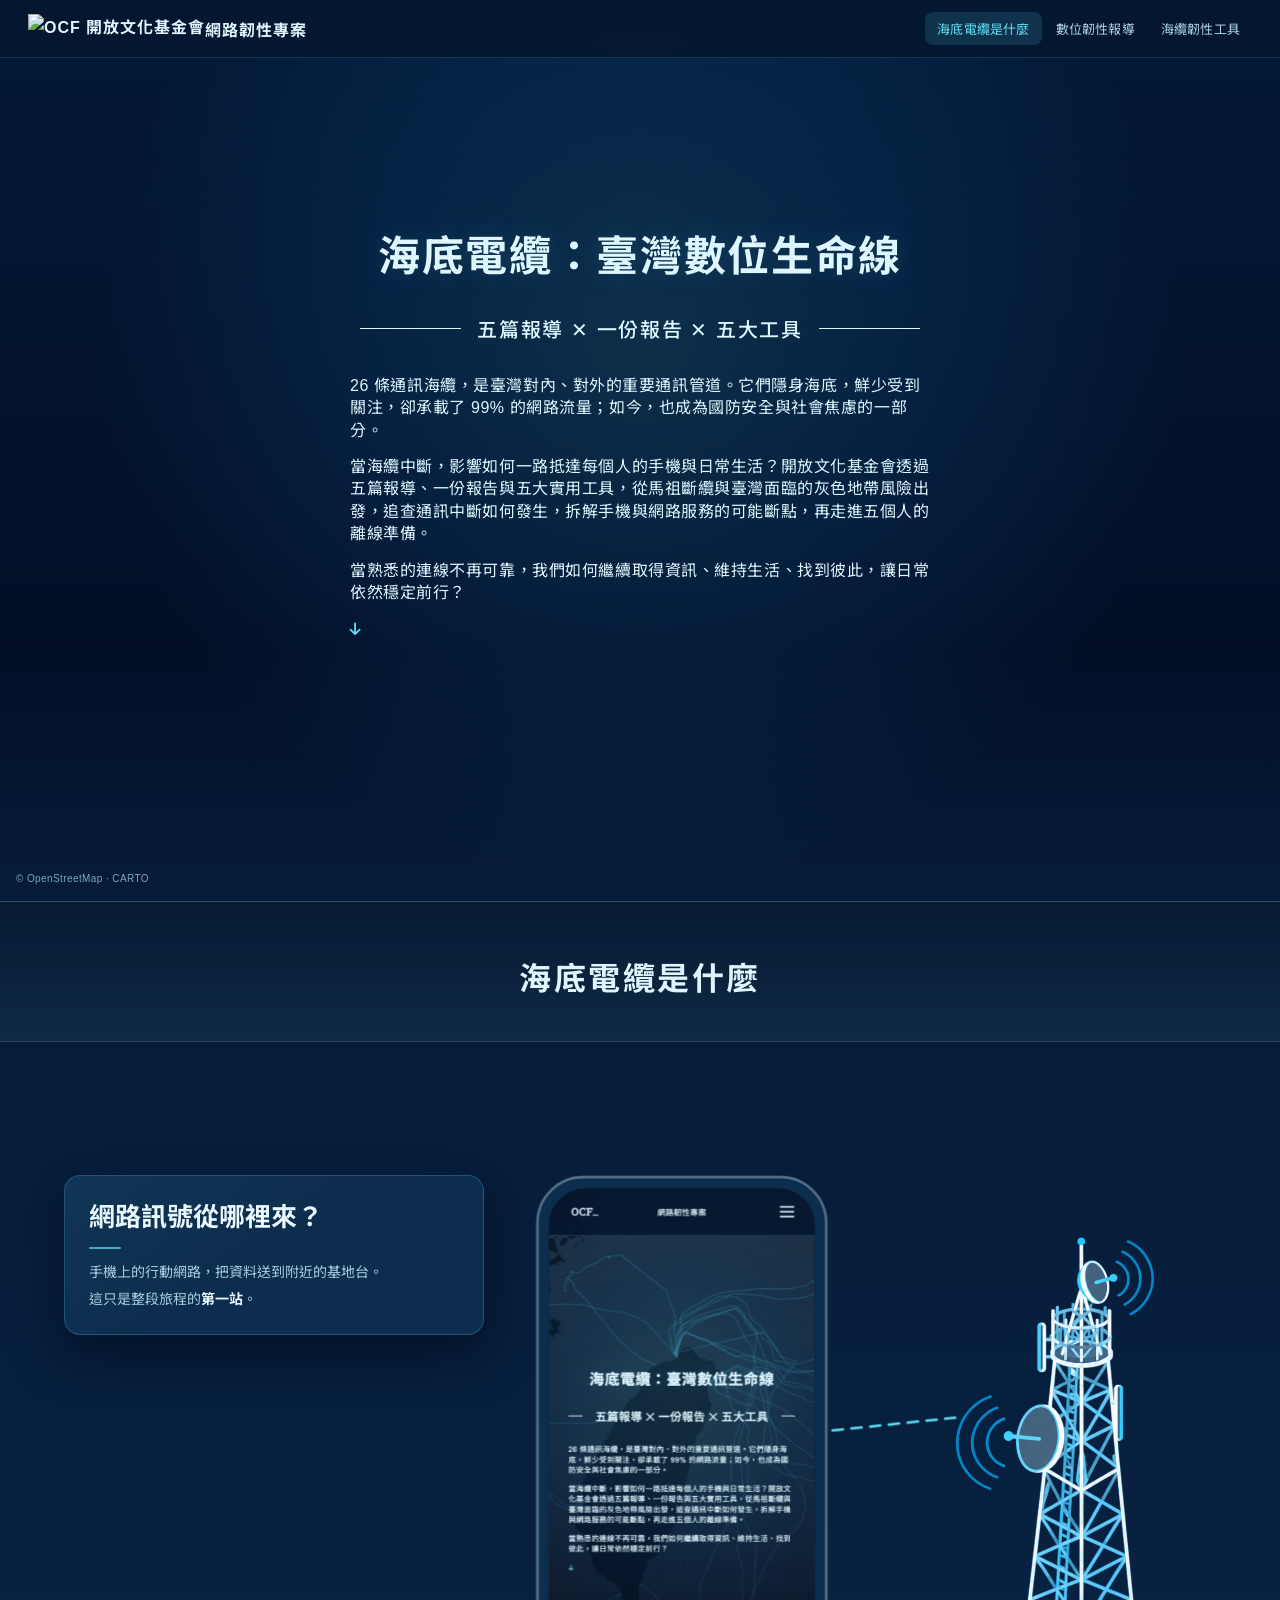
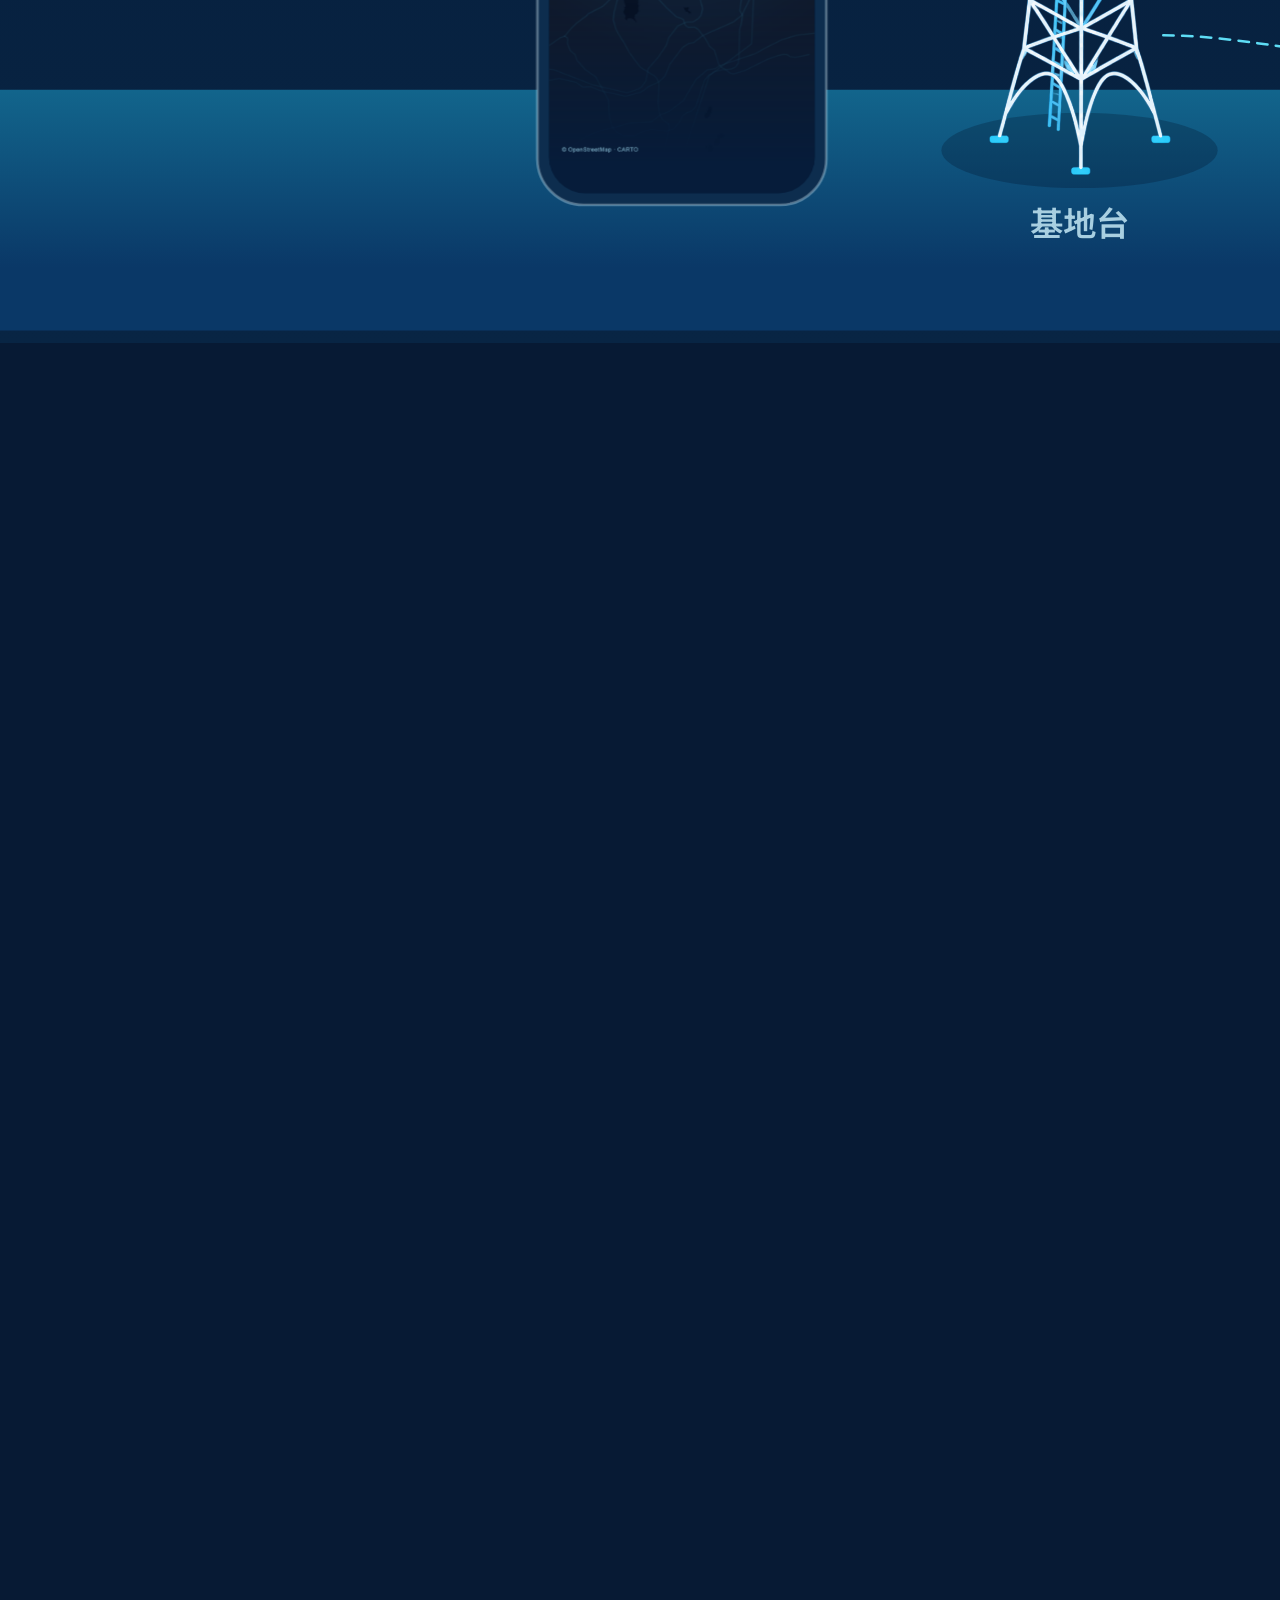
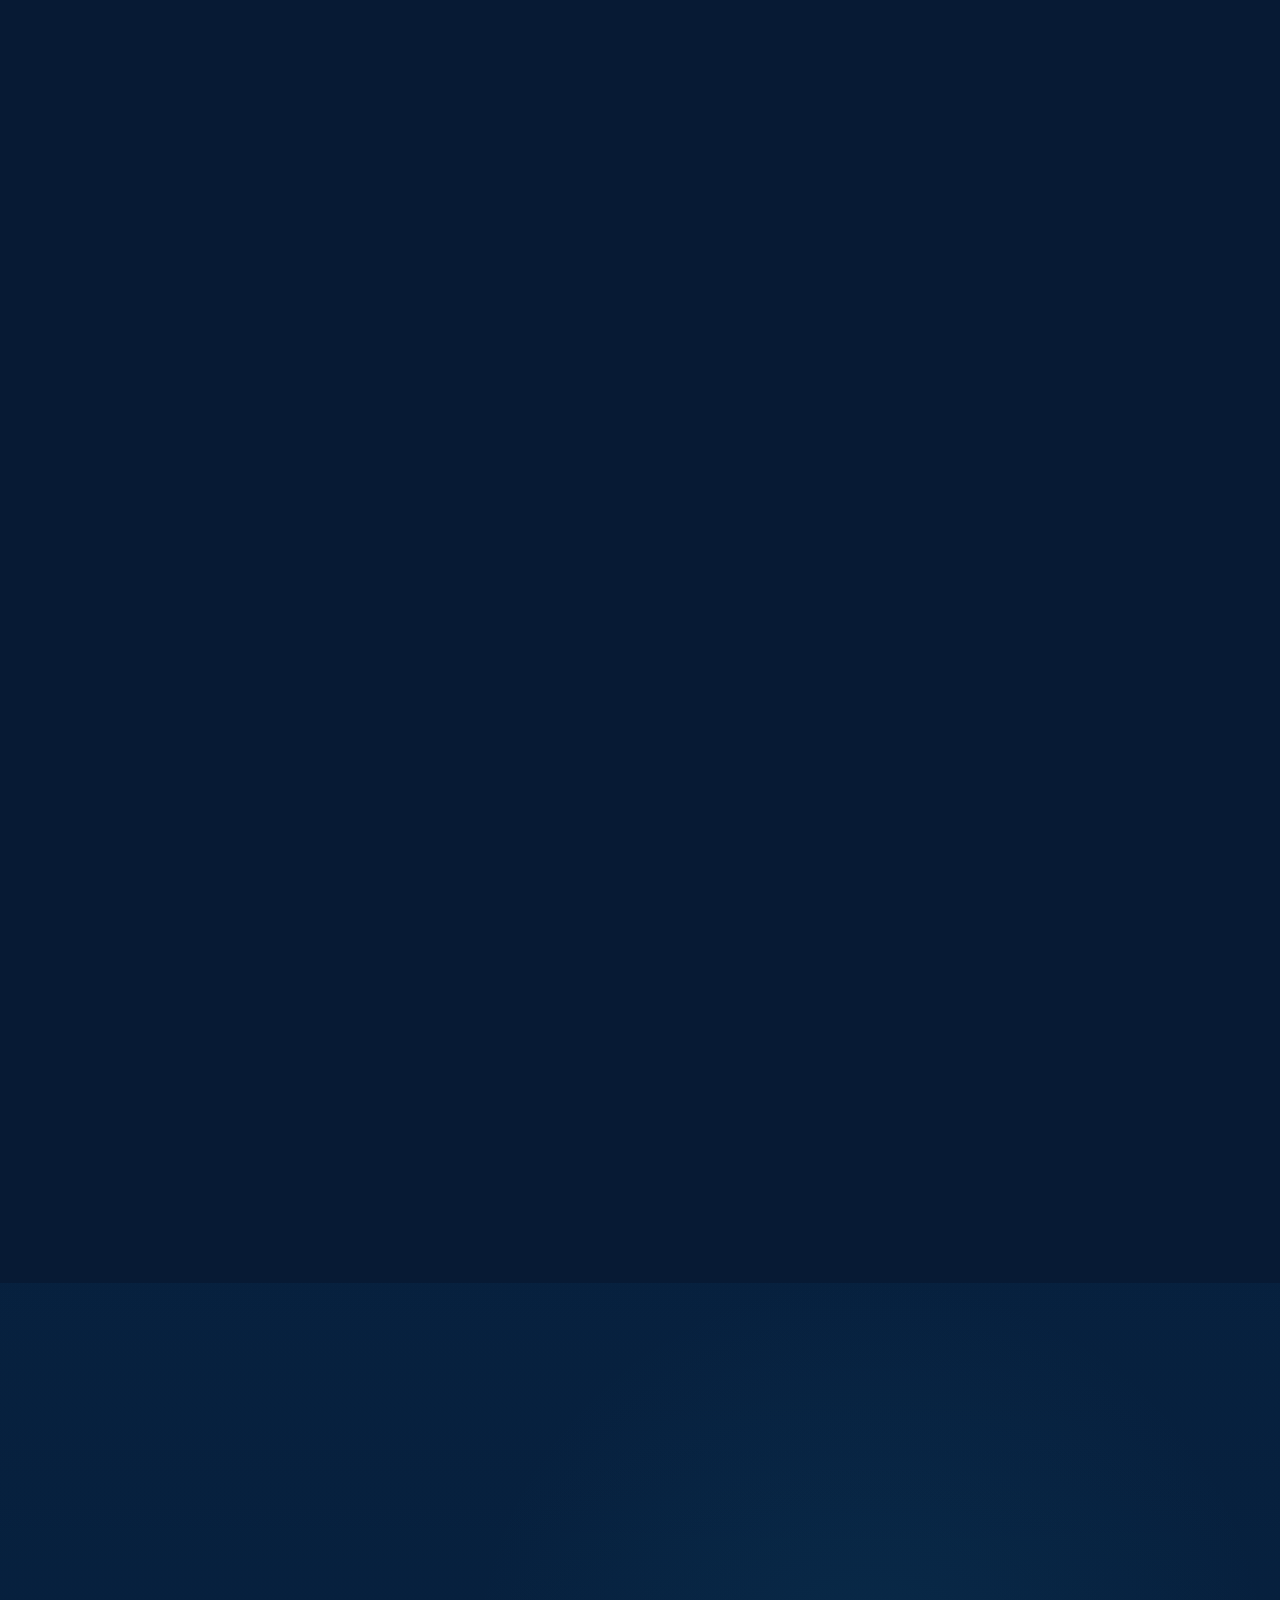
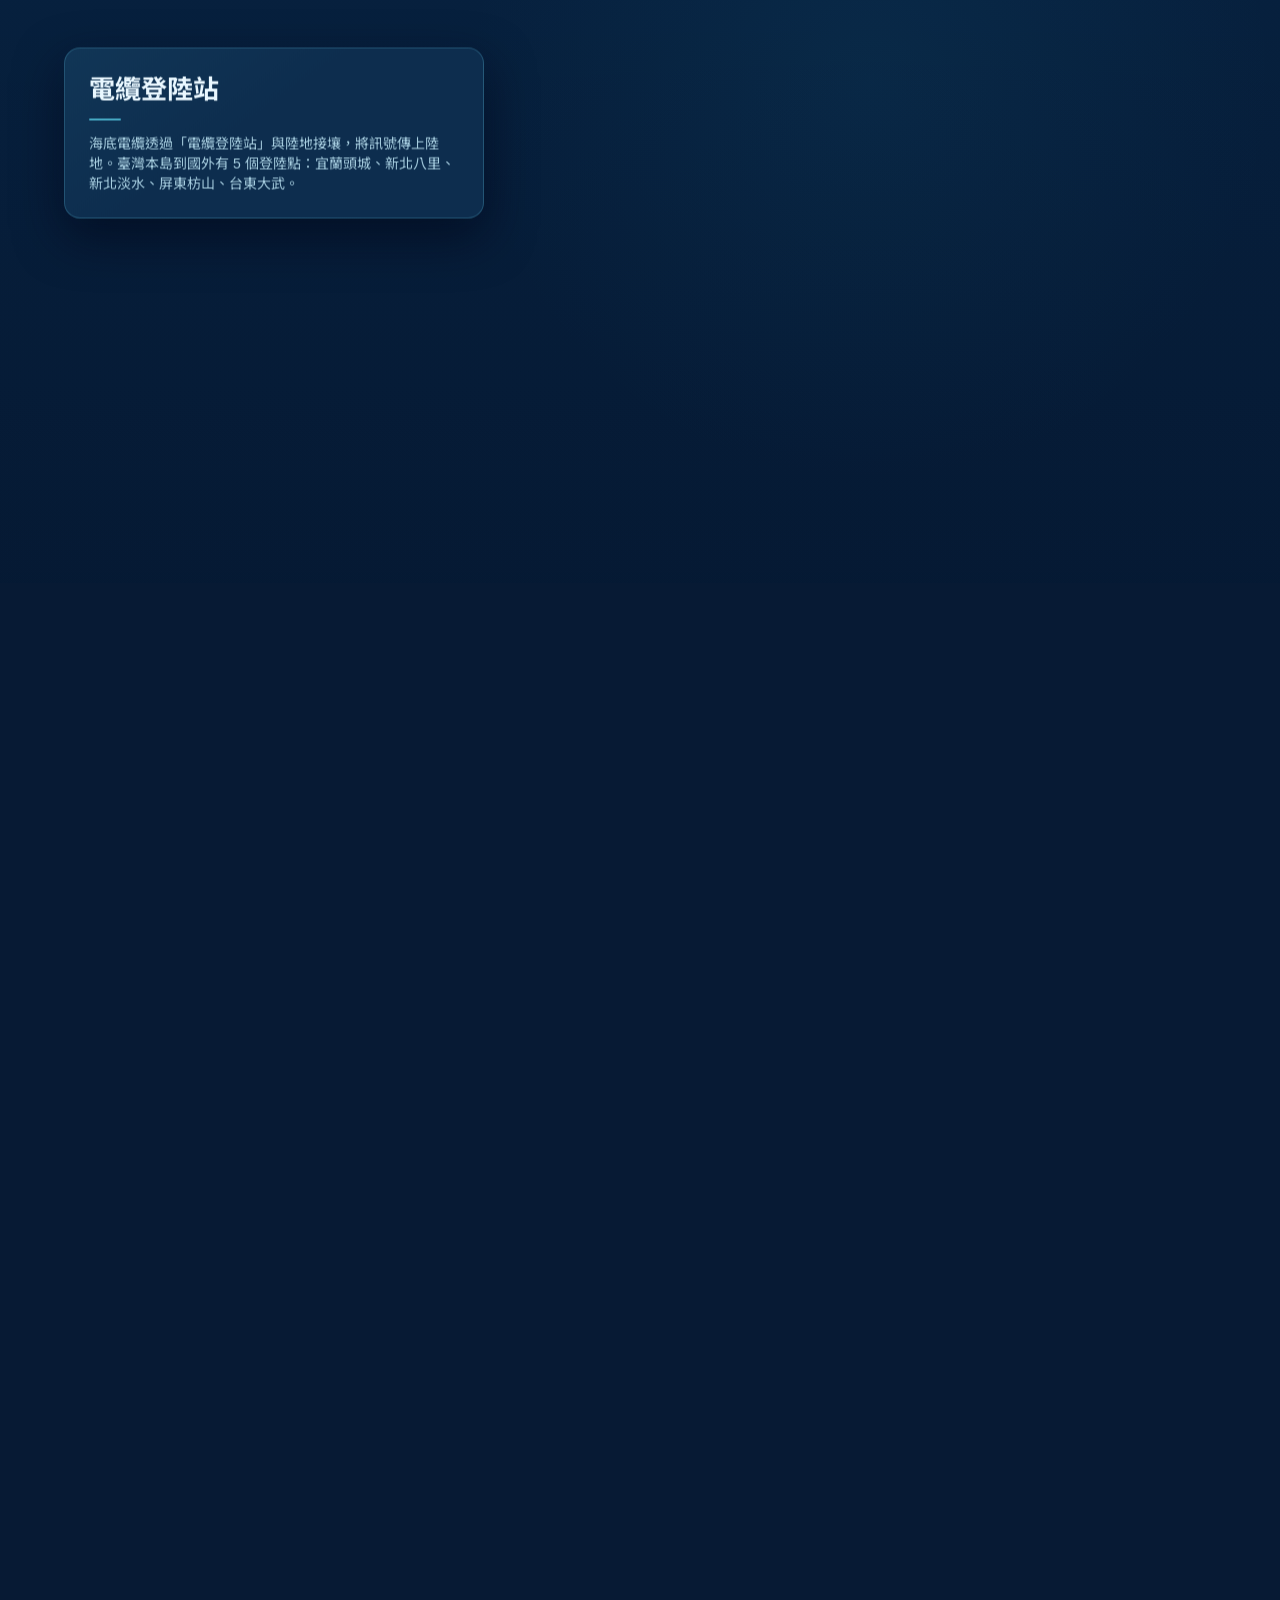
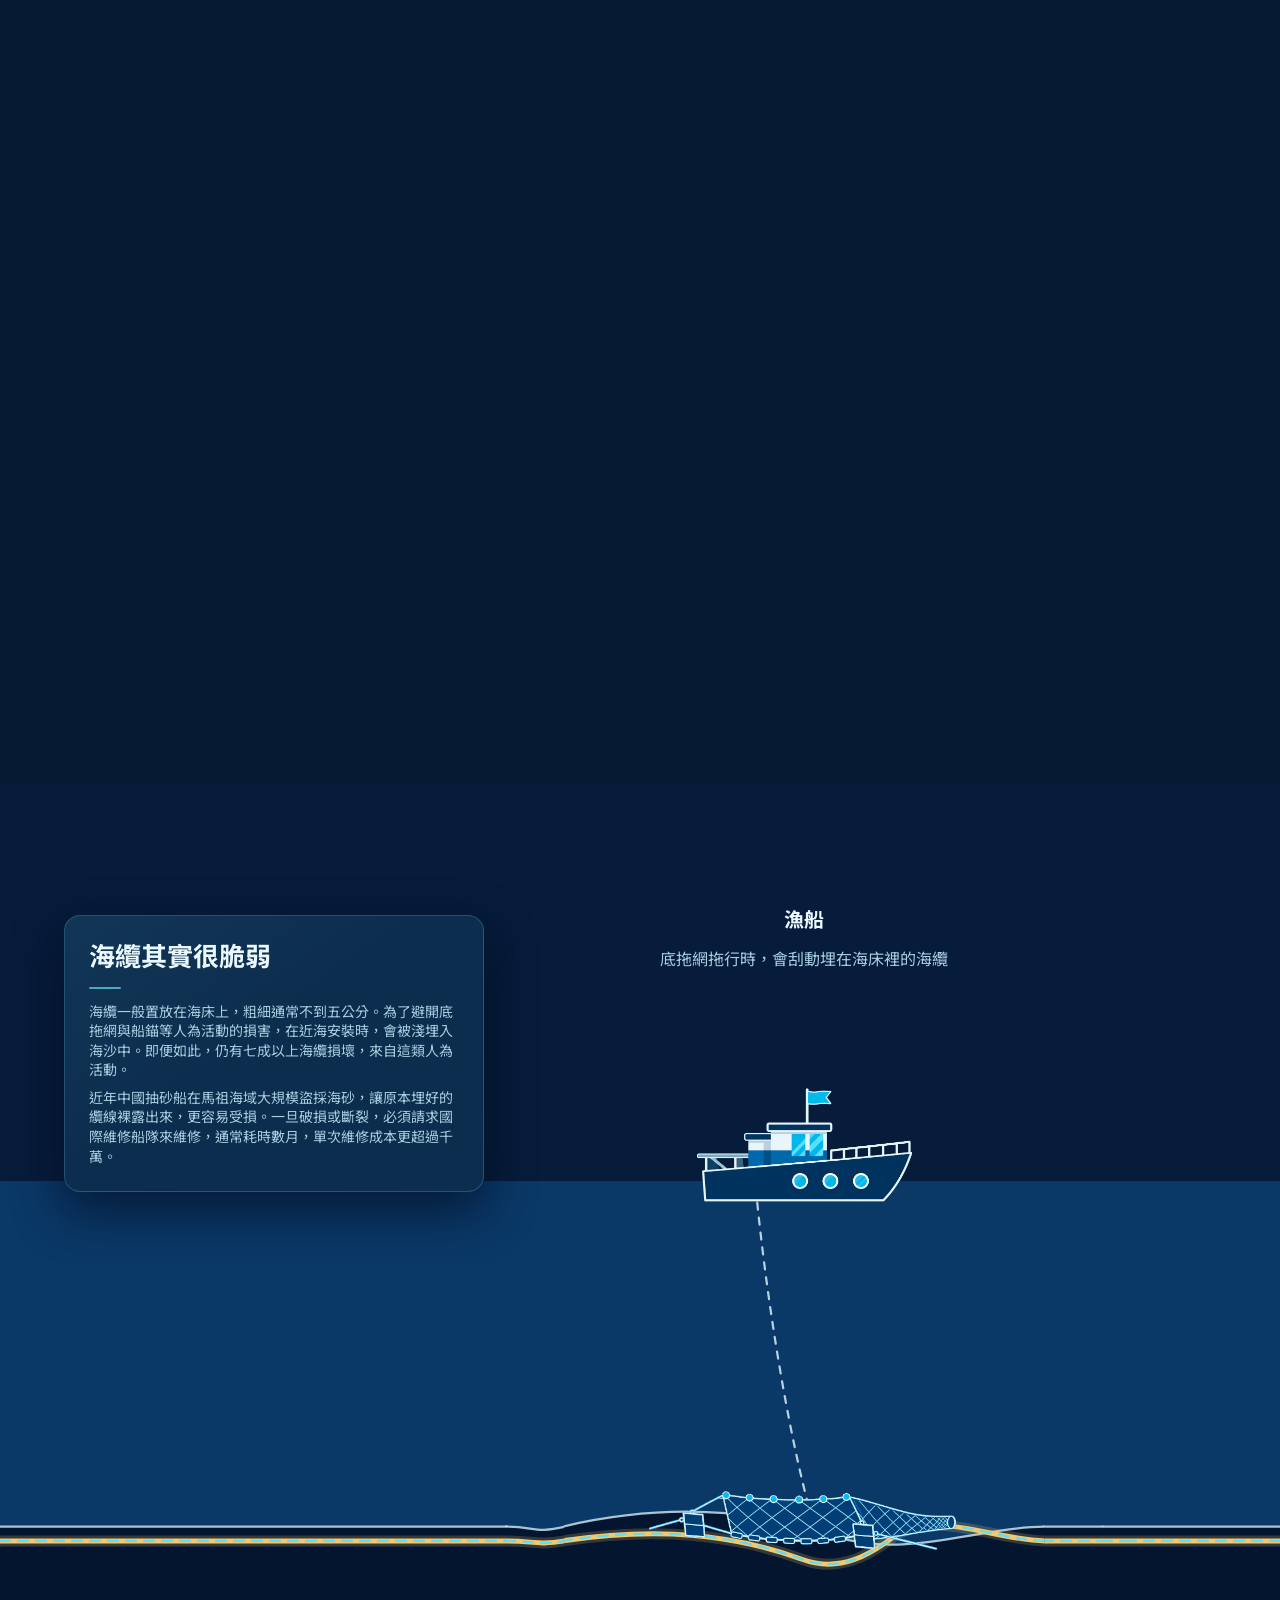
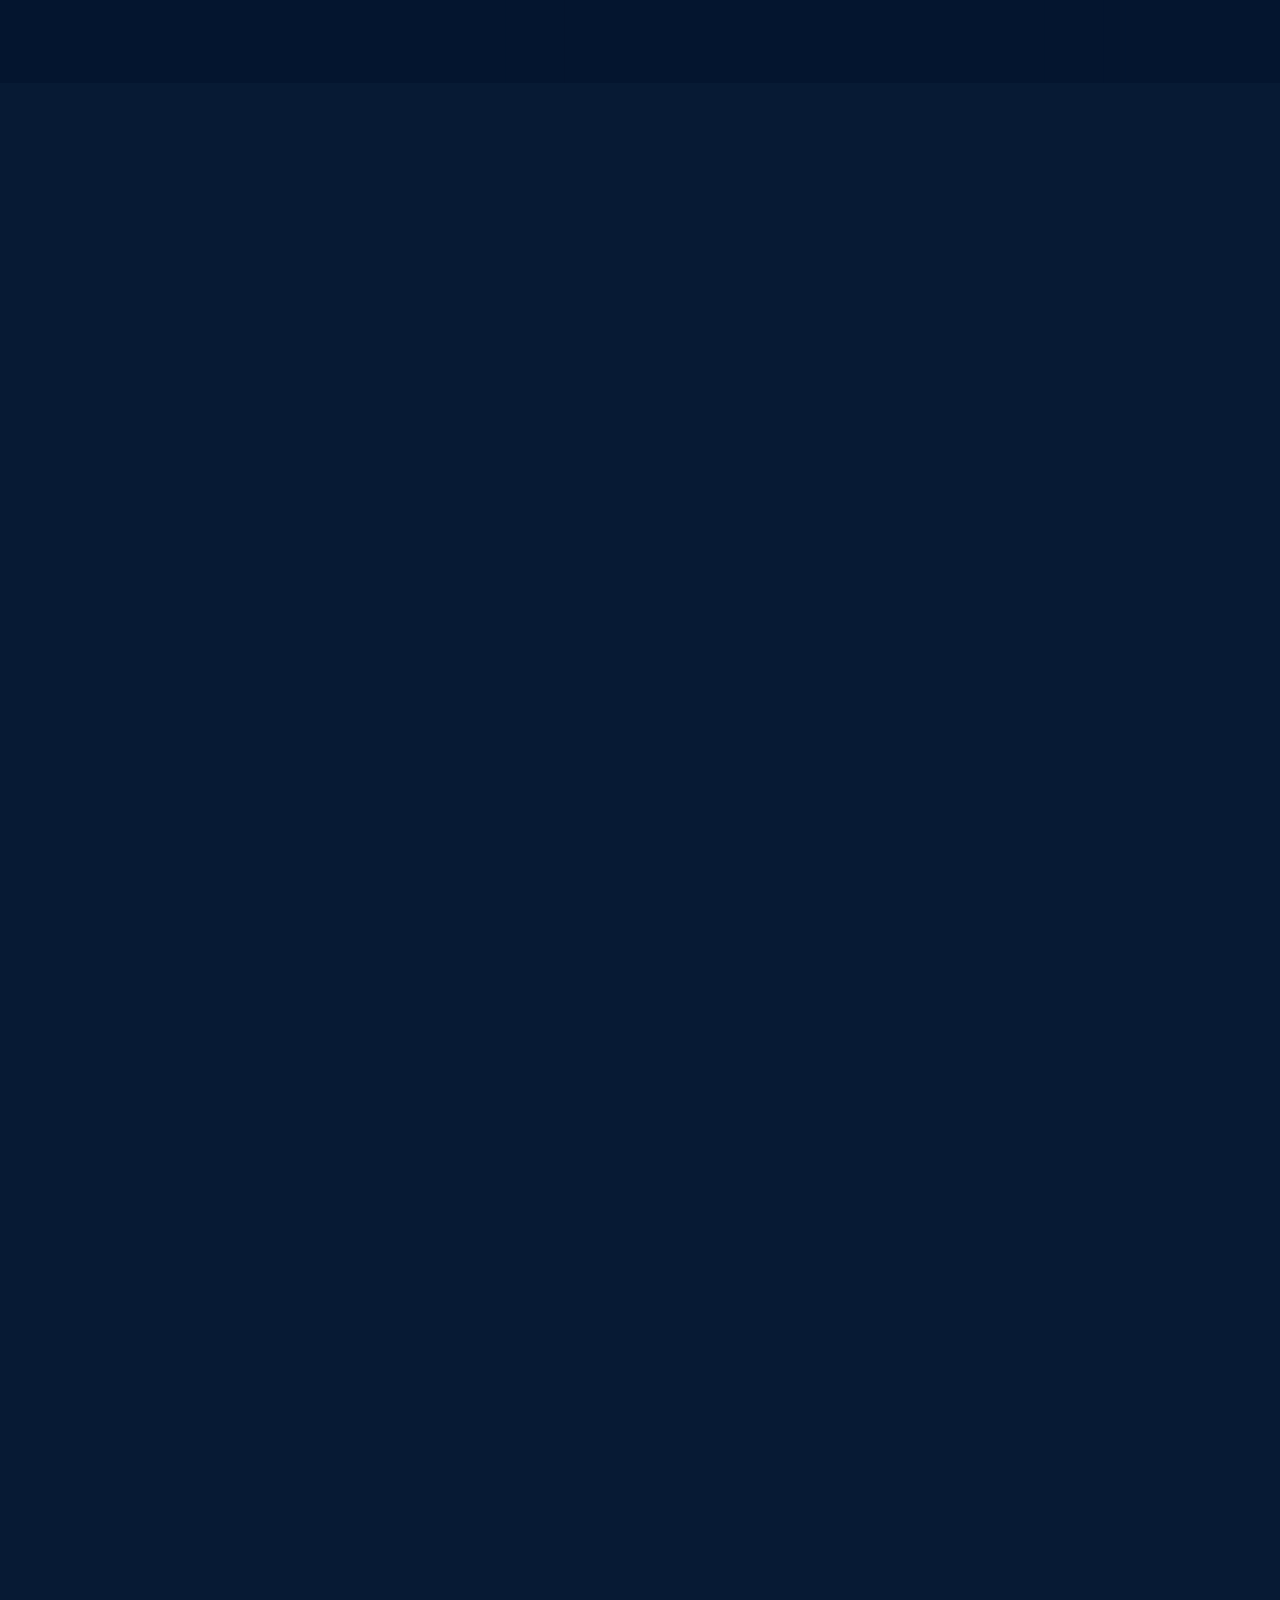
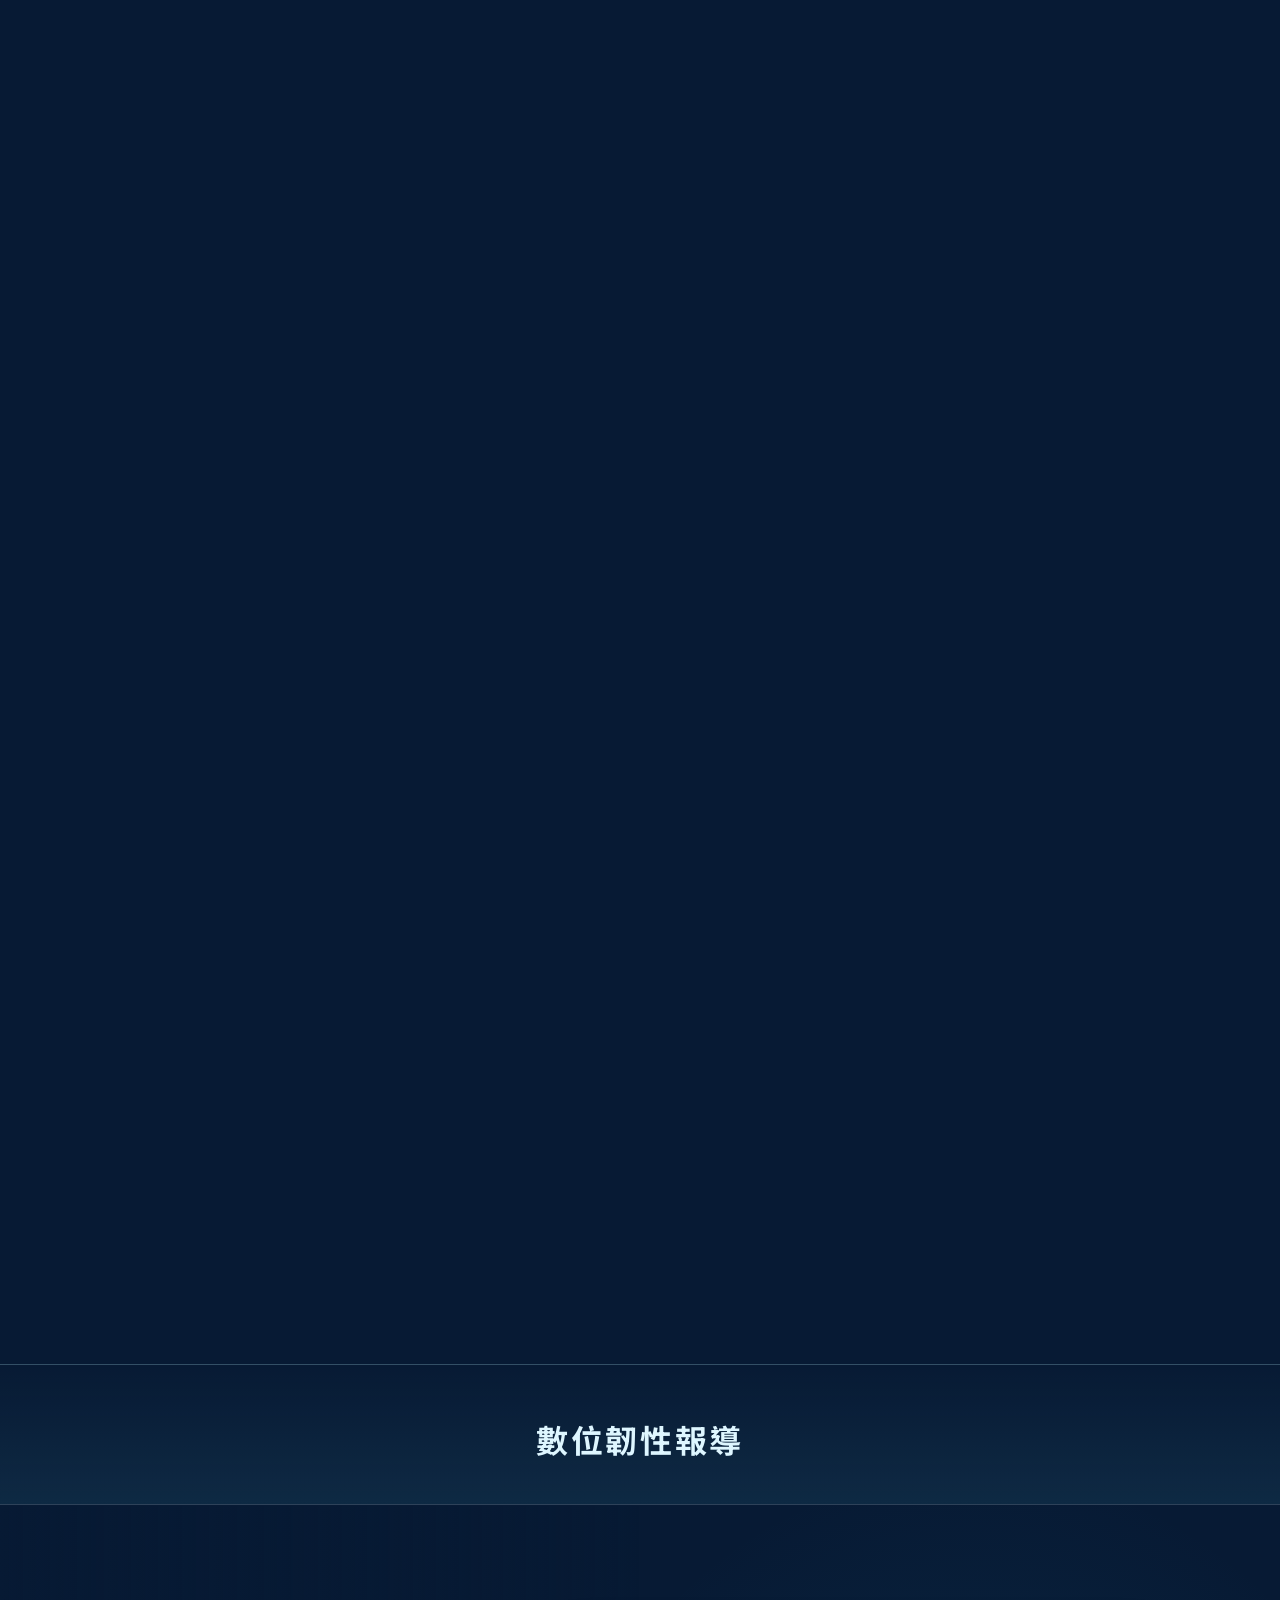
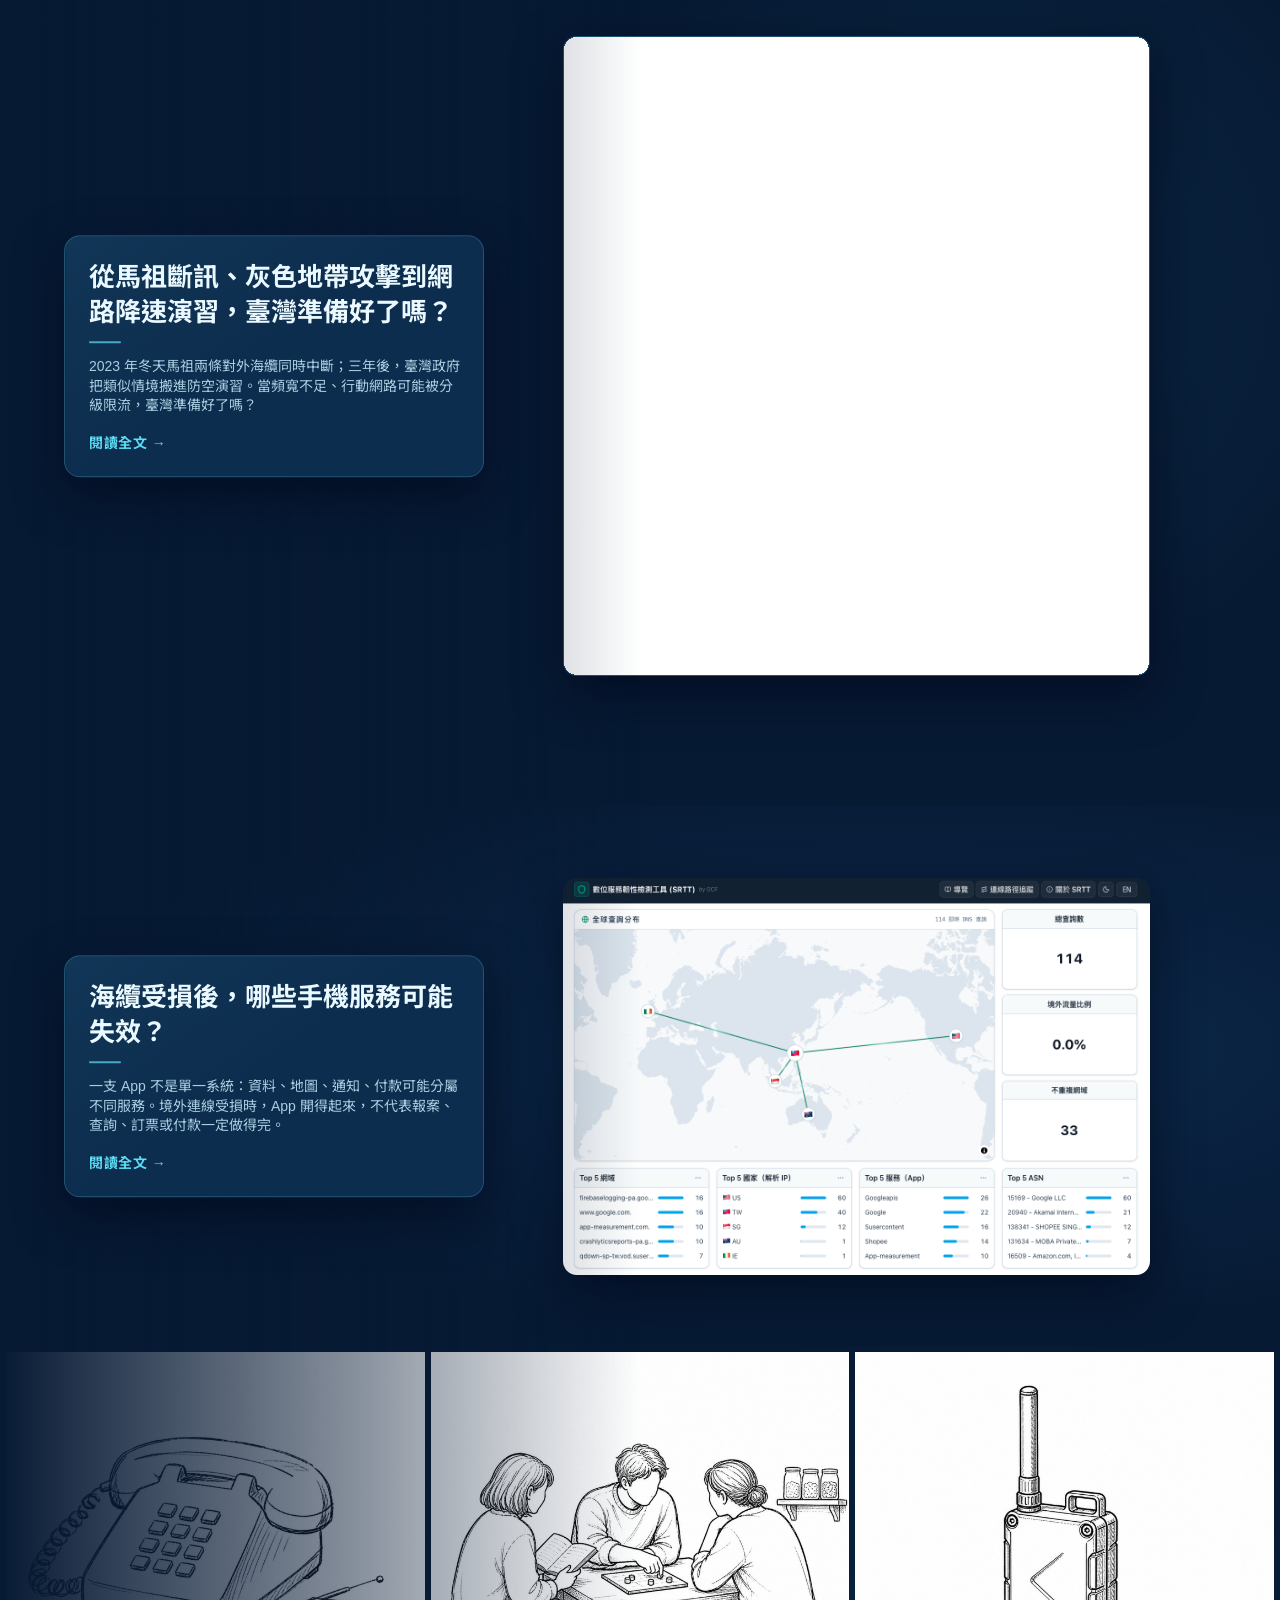
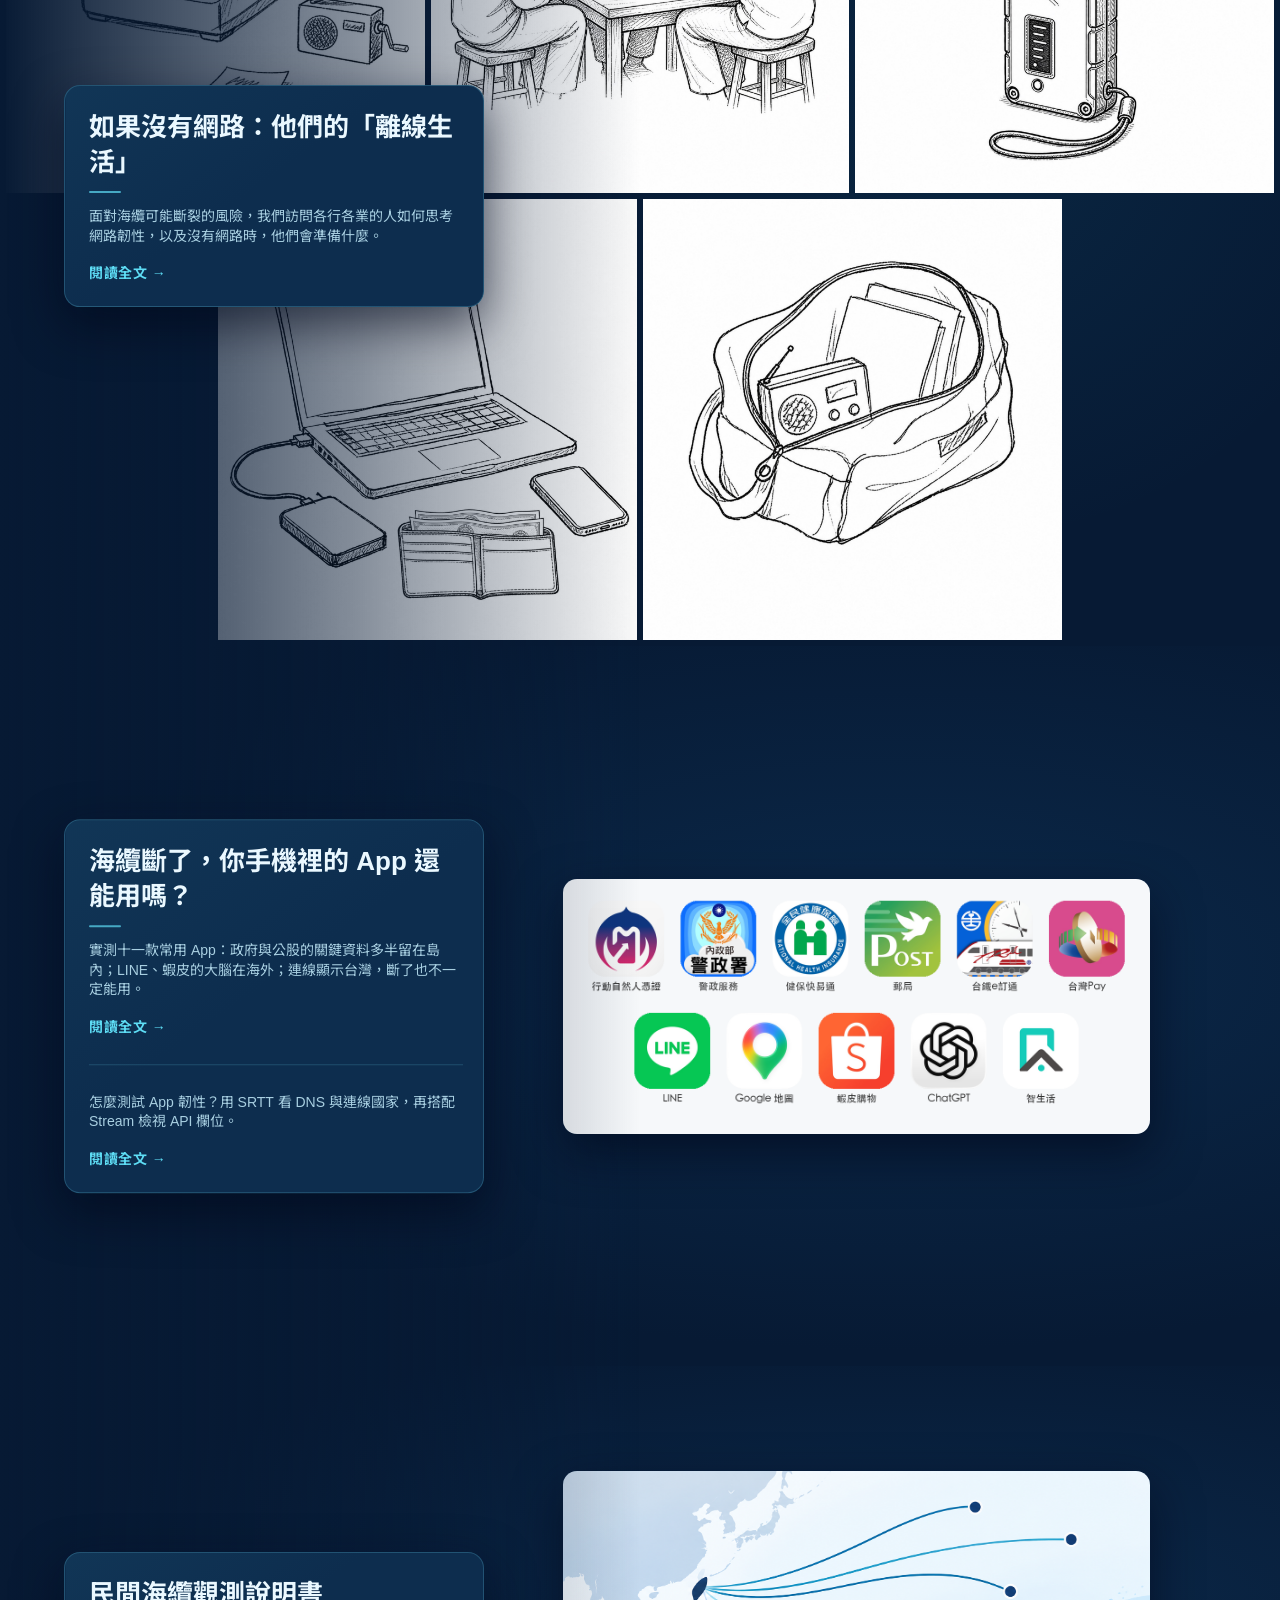
==== commit 3321a2ed: "更新海纜觀測說明與 App 韌性報導內文。 依新稿改寫兩篇文章，並修正註釋編號被裁切與頁內錨點誤跳回首頁。  Co-authored-by: Cursor <cursoragent@cursor.co" ====
--- a/index.html
+++ b/index.html
@@ -563,7 +563,7 @@
           <div class="article-teaser">
             <h2>海纜斷了，你手機裡的 App 還能用嗎？</h2>
             <div class="panel-rule"></div>
-            <p>實測十一款常用 App：政府與公股核心多半留在島內；LINE、蝦皮的大腦在海外；連線顯示台灣，不等於斷纜後還能用。</p>
+            <p>實測十一款常用 App：政府與公股的關鍵資料多半留在島內；LINE、蝦皮的大腦在海外；連線顯示台灣，斷了也不一定能用。</p>
             <a class="article-read" href="./articles/04-apps-still-work/" data-article="04-apps-still-work">閱讀全文 →</a>
           </div>
           <div class="article-teaser">
@@ -1002,77 +1002,58 @@
     </template><template data-article="04-apps-still-work">
       <article class="article-wrap article-wrap--modal">
         <h1>海纜斷了，你手機裡的 App 還能用嗎？</h1>
-        <p class="article-desc">實測十一款常用 App：政府與公股核心多半留在島內；LINE、蝦皮的大腦在海外；連線顯示台灣，不等於斷纜後還能用。</p>
+        <p class="article-desc">實測十一款常用 App：政府與公股的關鍵資料多半留在島內；LINE、蝦皮的大腦在海外；連線顯示台灣，斷了也不一定能用。</p>
         <p class="article-meta">2026年7月30日</p>
         <nav class="article-toc" aria-label="文章目錄">
-          <p class="article-toc-title">目錄</p>
-          <ol class="article-toc-list">
-            <li><a href="#政府公股這六款後端沒有把性命攸關的資料放到海外">政府、公股這六款：後端沒有把性命攸關的資料放到海外</a></li>
-            <li><a href="#民間服務LINE-傳不到蝦皮結不了帳不是-App-壞了是路斷了">民間服務：LINE 傳不到、蝦皮結不了帳，不是 App 壞了，是路斷了</a></li>
-            <li><a href="#連線顯示台灣不等於斷了還能用">連線顯示「台灣」，不等於斷了還能用</a></li>
-            <li><a href="#這不是演習只是把平常看不見的路畫出來">這不是演習，只是把平常看不見的路畫出來</a></li>
-          </ol>
-        </nav>
-        <div class="prose">
-          <p><em>文／周詳</em></p>
-          <p><img src="./images/apps-overview.png" alt="本次實測的十一款台灣常用 App"></p>
-          <p>台灣對外網路幾乎全靠海底電纜。一旦中斷，手機訊號可能還在，LINE、健保、報案、訂票卻不見得開得了。開放文化基金會今年夏天實測十一款常用
-            App。其中六款與政府、公股相關：行動自然人憑證、警政服務、健保快易通、郵局、台鐵 e 訂通、台灣Pay。其餘五款是民間服務：LINE、Google
-            地圖、蝦皮購物、ChatGPT、智生活。看封包真正送到哪裡——有的後端就在島內，有的人在日本、新加坡，還有一批連線看起來在台灣，但能不能在與世界失聯後獨自運轉，連研究者也說不準。</p>
-          <hr>
-          <p>如果明天台灣對外的海底電纜全部中斷，你的手機會變成什麼樣子？</p>
-          <p>訊號燈可能還是亮的。島內基地台、島內光纖不一定跟著停。真正的問題是另一件：你點開的每一個 App，背後那台電腦住在哪裡。住在台北機房，路還通；住在東京、新加坡或美國，海纜一斷，那條路就沒了。</p>
-          <p>這個假設並不遙遠。台灣是島，國際頻寬高度仰賴海纜；馬祖等地已實際經歷過纜線中斷、對外通訊受阻。開放文化基金會（OCF）的 SRTT 計畫無法在實驗室裡把海纜剪斷，但在今年七月，研究人員用 iPhone 把上述十一款
-            App 打開，看每一筆連線實際落到哪一個國家、哪一家機房。</p>
-          <p>完整技術細節見<a
-              href="https://github.com/zeroflare/ocf-srtt-app-report/blob/main/%E7%B6%9C%E5%90%88%E5%A0%B1%E5%91%8A.md">綜合報告</a>，測試方法見<a
-              href="./articles/05-how-apps-were-tested/">怎麼測試 App 韌性？</a>。對一般人來說，比較急的是另一句話：那時，你還能報案嗎？還能看健康存摺嗎？還能傳
-            LINE、叫外送、問 ChatGPT 嗎？</p>
-          <p>答案沒有「全部能」或「全部不能」。政府、公股這六款，和民間那五款，拆開來看是不一樣的路。</p>
-          <h2 id="政府公股這六款後端沒有把性命攸關的資料放到海外">政府、公股這六款：後端沒有把性命攸關的資料放到海外</h2>
-          <p>先講與政府、公股相關的六款。</p>
-          <p>內政部的行動自然人憑證，身分驗證與簽章全部送到政府自己的「政府服務網路」（GSN）。警政服務 App 裡，110 定位報案會送出手機號碼和
-            GPS，失竊車輛、通緝查詢會送出車牌或身分資料——複測確認這些請求都進了台灣政府網路，沒有出境。健保快易通更敏感：就醫、用藥、檢驗、健檢都在健康存摺裡，同樣以加密請求送往健保署在 GSN 上的主機，沒有經過
-            AWS、Google 或微軟的公有雲。</p>
-          <p>郵局的郵務和商城，分散在中華電信、遠傳、台灣固網等島內機房。台鐵 e 訂通的訂票走中華電信。台灣Pay 的掃碼付款、繳費、轉帳、乘車碼，核心也在中華電信與新世紀資通。</p>
-          <p>這六款有一個共同點：真正要在危急時用的資料，走的是政府專網或台灣電信機房。封包不必出島。只要島內網路還在，海纜斷了，報案、查病歷、用憑證、寄包裹、訂車票、付錢，原則上還做得成。</p>
-          <p>這不表示整個 App 都完好。警政裡的「165 打詐儀錶板」前端在東京的 AWS，那一塊會先沒有；165 反詐騙服務頁本身仍在中華電信，和儀錶板不是同一條路。健保署公開網站走 Cloudflare，找醫院的地圖走
-            Google Cloud——官網或地圖可能卡住，但健康存摺不靠它們。郵局據點地圖的底圖來自 Cloudflare，畫面可能缺一塊，交易後端仍在。台灣Pay 官方網站有一條走
-            Akamai，「便利生活」裡的電商圖片甚至放在東京，錢包核心卻還在島內。</p>
-          <p>換句話說，同一個 App 常常一半活著、一半死掉。危急時能用的，往往是最素的那個功能，不是旁邊的儀錶板、廣告或官網。</p>
-          <h2 id="民間服務LINE-傳不到蝦皮結不了帳不是-App-壞了是路斷了">民間服務：LINE 傳不到、蝦皮結不了帳，不是 App 壞了，是路斷了</h2>
-          <p>其餘五款是民間服務，通訊和購物先是另一種故事。</p>
-          <p>LINE
-            傳訊息的核心閘道不在台灣。實測延遲大約三十五毫秒，落點在日本。那不是「看起來像在台灣的加速節點」，而是請求真的要跨海。海纜一斷，聊天幾乎可以確定停擺；貼圖、點數、音樂、雲端發票這些連回日本原站的功能，也會一起靜音。LINE
-            Bank、LINE Pay 走台灣銀行機房，金融端較有機會留下，但對多數人來說，LINE 首先是通訊軟體。通訊這條，那時很難指望。</p>
-          <p>蝦皮更分裂。商城首頁確實在台灣，圖片也常經島內加速節點，打開 App 也許還看得到商品牆。下單用的介面、付款、直播設定，卻都在新加坡。海纜中斷後，你可能還滑得動，帳結不了。</p>
-          <p>這兩款不是「資料被偷偷送出去」。民間平台本來就把大腦放在海外，使用的前提就是跨境。平常無感，斷纜那天才會發現：手機開得了，話傳不出去，東西買不成。</p>
-          <p>Google 地圖、ChatGPT、智生活同屬民間服務，連線卻另有一種容易誤會的樣貌。</p>
-          <h2 id="連線顯示台灣不等於斷了還能用">連線顯示「台灣」，不等於斷了還能用</h2>
-          <p>這三款民間服務的連線最快、也最容易誤會，是這次觀察裡最需要對民眾講清楚的。</p>
-          <p>Google 地圖幾乎所有流量都進 Google 自己的網路，這次連線節點都判在台灣，延遲只有五到十毫秒。ChatGPT 的對話全程經 Cloudflare
-            的台灣節點，流向單純。智生活是台灣品牌，管社區公告、包裹、住戶身分，後端卻幾乎全放在 Google Cloud，即時資料庫還指向美國中部。</p>
-          <p>報表上，這些都會寫「台灣」。那只代表平常走路會經過台灣的門口。門口後面的廚房——真正算路、生成回覆、存住戶資料的原站——不一定在這座島上；邊緣節點平常也要跟全球控制中心同步。</p>
-          <p>這不表示不該用三大雲（AWS、Microsoft Azure、Google Cloud），也不表示不該用 Cloudflare、Akamai。</p>
-          <p>AWS、Azure、Google Cloud 讓服務能隨流量伸縮，機房故障時改走別區，這本身就是韌性。Cloudflare、Akamai
-            把內容送到離使用者近的節點，平常讓網頁變快、也分散單一機房被打掛的風險。許多政府與民間服務靠它們，才能在尖峰、攻擊、硬體損壞時還站得住——這些好處是真的。</p>
-          <p>
-            要多問的只有一件：這套全球網路，在台灣對外海纜中斷、島內與世界暫時失聯時，台灣節點能不能獨自把服務撐住。封包觀察回答不了。必須由業者說明，或靠真正的斷纜演習才知道。用雲、用加速網路，和把「斷纜後還能不能用」問清楚，可以同時成立。
-          </p>
-          <p>因此，Google 地圖那時還能不能供圖、算路，要問 Google；事先下載的離線地圖，本機也許還能看一段。ChatGPT 的大腦在美國的 OpenAI，生成式 AI 很難只靠邊緣快取活下去，在
-            Cloudflare 與 OpenAI 說清楚之前，不宜假設海纜斷了還能聊天。智生活的社區開門、公告還能不能用，要問 Google，也要問公司把原站放在哪一區。</p>
-          <p>連政府、公股相關的 App 都踩在這塊模糊地帶上。健保官網的人機驗證、郵局地圖、台灣Pay 進站、LINE 部分新聞頁，都可能因為 Cloudflare 或 Akamai 而卡住——即使核心功能還在島內。</p>
-          <p>研究能確定的是：這次連線落到台灣節點。不能確定的是：這個節點與總部失聯之後，門還開不開得了。</p>
-          <h2 id="這不是演習只是把平常看不見的路畫出來">這不是演習，只是把平常看不見的路畫出來</h2>
-          <p>七月的實測發生在海纜都還在的日子。它看見的是平常封包去哪裡，不能代替一場真正的中斷，也不能保證 DNS、憑證、推播在孤島狀態下不會連鎖故障。</p>
-          <p>可以較有把握說的，是政府、公股這六款走
-            GSN、中華電信這類島內基礎設施的核心服務：報案、病歷、證件、郵局、台鐵、付款，設計上沒有把性命攸關的資料放到海外雲。幾乎可以確定那時用不了的，是民間服務裡大腦本來就在日本、新加坡的通訊與結帳。至於三大雲（AWS、Azure、Google
-            Cloud）和全球加速網路，它們提升的是平常的擴展性與韌性；海纜這一種台灣特有的斷法，還需要額外確認，不是因此就該不用。</p>
-          <p>對生活的意義其實很具體。家人聯繫不能只押 LINE；買民生用品不能只押蝦皮。110
-            和健保快易通值得留在手機裡，但不要因為儀錶板或官網打不開，就以為報案和病歷也一起沒了。雲端與加速網路把節點放在台灣，平常讓服務更快、更穩；他們有沒有「孤島模式」，只有自己知道。把這件事問清楚，服務仍然可以繼續用雲——「資料中心在台灣」和「連線節點在台灣」這兩句話，在海纜還在的時候都是真的；海纜斷了，意思可能完全不同。
-          </p>
-
-        </div>
+        <p class="article-toc-title">目錄</p>
+        <ol class="article-toc-list">
+          <li><a href="#政府公股六款關鍵資料留在島內">政府、公股六款：關鍵資料留在島內</a></li>
+          <li><a href="#民間服務LINE傳不出去蝦皮結不了帳因為路斷了">民間服務：LINE 傳不出去、蝦皮結不了帳，因為路斷了</a></li>
+          <li><a href="#連線顯示台灣斷了也不一定能用">連線顯示「台灣」，斷了也不一定能用</a></li>
+          <li><a href="#一張平常看不見的路線圖">一張平常看不見的路線圖</a></li>
+        </ol>
+      </nav>
+      <div class="prose">
+        <p><em>撰文／周詳　編輯／鍾依靜</em></p>
+<p><img src="./images/apps-overview.png" alt="本次實測的十一款台灣常用 App"></p>
+<p>台灣對外網路幾乎全靠海底電纜。一旦海纜中斷，手機訊號可能還在，但 LINE、健保、警政報案、交通訂票等 App 卻不見得開得了。</p>
+<p>開放文化基金會（OCF）今夏實測 11 款常用 App，六款與政府、公股相關，包含行動自然人憑證、警政服務、健保快易通、郵局、台鐵 e 訂通、台灣Pay；另外五款則是民間服務，有 LINE、Google 地圖、蝦皮購物、ChatGPT、智生活。追蹤封包實際送到哪裡後，研究人員發現，有的 App 後端就在島內，有的在日本、新加坡，還有一批連線看似落在台灣，但與世界失聯後，這些 App 能否獨自運轉，連研究者也無法斷定。</p>
+<hr>
+<p>如果明天台灣對外的海底電纜全部中斷，你的手機會變成什麼樣子？</p>
+<p>訊號燈可能還亮著，島內基地台和島內光纖不一定會跟著停。真正的問題在於，<strong>你點開的每一個 App，背後那台電腦住在哪裡？</strong></p>
+<p>住在台北機房，路還通；住在東京、新加坡或美國，海纜一斷，那條路就沒了。</p>
+<p>這個假設並不遙遠。四面環海的台灣是海島，國際頻寬高度仰賴海纜，馬祖就曾因纜線中斷而對外通訊受阻。OCF 的 SRTT 計畫無法在實驗室裡把海纜剪斷，於是在今年七月，研究人員用 iPhone 逐一打開這十一款 App，記錄每一筆連線實際落在哪個國家、哪家機房。</p>
+<p>完整技術細節寫在<a href="https://zeroflare.github.io/ocf-srtt-app-report/#/%E7%B6%9C%E5%90%88%E5%A0%B1%E5%91%8A">綜合報告</a>，測試方法見<a href="./articles/05-how-apps-were-tested/">怎麼測試 App 韌性？</a>。對一般人來說，更迫切的問題是：<strong>那時，你還能報案嗎？還能看健康存摺嗎？還能傳 LINE、網購、問 ChatGPT 嗎？</strong></p>
+<h2 id="政府公股六款關鍵資料留在島內">政府、公股六款：關鍵資料留在島內</h2>
+<p>內政部的行動自然人憑證，身分驗證與簽章全部送往政府的「政府服務網路」（GSN）。警政服務 App 的 110 定位報案會送出手機號碼和 GPS，失竊車輛、通緝查詢會送出車牌或身分資料，複測確認這些請求都進了台灣政府網路，沒有出境。</p>
+<p>健保快易通更敏感，就醫、用藥、檢驗、健檢紀錄都在健康存摺裡，同樣以加密請求送往健保署在 GSN 上的主機，沒有經過 AWS、Google 或微軟的公有雲。</p>
+<p>郵局的郵務和商城，分散在中華電信、遠傳、台灣固網等島內機房。</p>
+<p>台鐵 e 訂通的訂票走中華電信。</p>
+<p>台灣Pay 的掃碼付款、繳費、轉帳、乘車碼，核心也在中華電信與新世紀資通。</p>
+<p>這六款的共同點是<strong>危急時真正要用的資料，走的都是政府專網或台灣電信業者的機房，封包不必出島</strong>。只要島內網路還在，就算海纜斷了，報案、查病歷、用憑證、寄包裹、訂車票、付款，原則上都還做得成。</p>
+<p>但這不代表整個 App 都完好，例如警政服務裡的「165 打詐儀錶板」前端架在東京的 AWS，則會先消失；165 反詐騙服務頁本身仍在中華電信，跟儀錶板走的是不同的路徑。健保署公開網站則是走新興資安大廠 Cloudflare，找醫院的地圖走 GCP（Google Cloud Platform），官網或地圖可能卡住，健康存摺卻不靠它們。郵局據點地圖的底圖來自 Cloudflare，畫面可能缺一塊，交易後端仍在。台灣Pay 官網則有一條交由<strong>金融級的國際資安老字號 Akamai</strong> 進行防護，「便利生活」裡的電商圖片甚至放在東京，錢包核心卻還在島內。</p>
+<p>同一個 App 常常一半活著、一半停擺。危急時還能用的，往往是<strong>最陽春的核心功能</strong>，旁邊的儀錶板、廣告和官網反而先投降。</p>
+<h2 id="民間服務LINE傳不出去蝦皮結不了帳因為路斷了">民間服務：LINE 傳不出去、蝦皮結不了帳，因為路斷了</h2>
+<p>民間服務的情況很不一樣，通訊和購物首當其衝。</p>
+<p>LINE 傳訊息的核心閘道不在台灣，實測延遲約三十五毫秒，落點在日本，請求確實要跨海，並非只是經過一個設在台灣的加速節點。海纜一斷，聊天幾乎可以確定停擺，包含貼圖、點數、音樂、雲端發票這些連回日本原站的功能，也會一起靜音。</p>
+<p>LINE Bank、LINE Pay 走台灣的銀行機房，金融功能比較有機會保留，但對多數人來說，LINE 首先是通訊軟體，而通訊這條，屆時難以指望。</p>
+<p>蝦皮更分裂，商城首頁確實在台灣，圖片也常經過島內的加速節點，打開 App 也許還看得到商品牆，但下單介面、付款、直播設定卻都在新加坡。海纜中斷後，你可能還滑得動，但帳結不了。這兩款 App 的問題與資料外洩無關，民間平台本來就把大腦放在海外，服務的前提就是跨境，歌舞昇平時無感，等到斷纜那天才發現，手機開得了，訊息卻傳不出去，東西也買不成。</p>
+<h2 id="連線顯示台灣斷了也不一定能用">連線顯示「台灣」，斷了也不一定能用</h2>
+<p>Google 地圖、ChatGPT、智生活同屬民間服務，連線速度最快，也最容易讓人誤會，是這次觀察中最需要向民眾說清楚的部分。</p>
+<p>Google 地圖幾乎所有流量都進 Google 自己的網路，這次的連線節點都判定在台灣，延遲只有五到十毫秒。ChatGPT 的對話全程經過 Cloudflare 的台灣節點，流向單純。智生活是台灣品牌，管理社區公告、包裹、住戶身分，後端卻幾乎全放在 Google Cloud，即時資料庫還指向美國中部。</p>
+<p>報表上，這些都會寫「台灣」，但那只代表平常進門時會經過台灣的門口。門口後面的廚房，也就是真正算路、生成回覆、存放住戶資料的原站，不一定在這座島上，邊緣節點平常也要跟全球控制中心保持同步。</p>
+<p>這並不表示應該避開三大雲（AWS、Microsoft Azure、Google Cloud），或避開 Cloudflare、Akamai 這類內容傳遞網路。</p>
+<p>三大雲讓服務能隨流量伸縮，某個機房故障時可以改走其他區域，這本身就是韌性。Cloudflare、Akamai 把內容送到離使用者近的節點，平常讓網頁變快，也分散單一機房被打垮的風險。許多政府與民間服務靠它們，才能在流量尖峰、網路攻擊、硬體損壞時撐得住，這些好處都是真的。</p>
+<p>需要多問的只有一件事：當台灣對外海纜中斷、島內與世界暫時失聯，這套全球網路的台灣節點，能不能獨自把服務撐住？封包觀察回答不了這個問題，必須由業者說明，或靠真正的斷纜演習才能得知。使用雲端與加速網路，跟把「斷纜後還能不能用」問清楚，兩者並不衝突。</p>
+<p>因此，Google 地圖那時能否供圖、算路，得問 Google；事先下載的離線地圖，也許還能在手機上撐一陣子。ChatGPT 的大腦在美國的 OpenAI，生成式 AI 很難只靠邊緣快取運作，在 Cloudflare 與 OpenAI 說明清楚之前，不宜假設海纜斷了還能聊天。智生活的社區門禁、公告還能不能用，要問 Google，也要問業者把原站放在哪個區域。</p>
+<p>政府、公股相關的 App 也踩在這塊模糊地帶上。健保官網的人機驗證、郵局地圖、台灣Pay 進站、LINE 部分新聞頁，都可能因為 Cloudflare 或 Akamai 而卡住，即使核心功能還在島內。</p>
+<p>研究能確定的是，這次的連線落在台灣節點；無法確定的是，這個節點與總部失聯後，門還開不開得了。</p>
+<h2 id="一張平常看不見的路線圖">一張平常看不見的路線圖</h2>
+<p>七月的實測，發生在海纜都還完好的日子。它看見的是平常封包往哪裡去，無法取代一場真正的中斷，也無法保證 DNS、憑證、推播在孤島狀態下不會連鎖故障。</p>
+<p>比較有把握的是，政府、公股這六款的核心服務走 GSN、中華電信這類島內基礎設施，報案、病歷、證件、郵務、台鐵、付款，在設計上都沒有把關鍵資料放到海外雲。幾乎可以確定那時會失靈的，是民間服務中大腦本來就在日本、新加坡的通訊與結帳。至於三大雲和全球加速網路，它們提升的是平常的擴展性與韌性，面對海纜中斷這種台灣特有的風險，還需要業者另外確認，但這不構成停用它們的理由。</p>
+<p>落到生活上，意義很具體。家人聯繫別只押在 LINE，買民生用品別只靠蝦皮。110 和健保快易通值得留在手機裡，就算儀錶板或官網打不開，也不代表報案和病歷跟著消失。</p>
+<p>雲端與加速網路把節點放在台灣，平常讓服務更快、更穩，<strong>至於它們有沒有「孤島模式」，只有業者自己知道，而這正是需要問清楚的地方</strong>。「資料中心在台灣」和「連線節點在台灣」，海纜完好時說的是同一件事；海纜斷了，意思可能天差地遠。</p>
+      </div>
       </article>
     </template><template data-article="05-how-apps-were-tested">
       <article class="article-wrap article-wrap--modal">
@@ -1179,251 +1160,178 @@
         <p class="article-desc">給公民社群的海纜觀測入門指引</p>
         <p class="article-meta">2026年9月12日</p>
         <nav class="article-toc" aria-label="文章目錄">
-          <p class="article-toc-title">目錄</p>
-          <ol class="article-toc-list">
-            <li><a href="#引言民間海纜觀測是否可行">引言：民間海纜觀測是否可行？</a></li>
-            <li><a href="#目的">目的</a></li>
-            <li><a href="#民間海纜觀測所需資料與限制">民間海纜觀測所需資料與限制</a></li>
-            <li><a href="#民間海纜觀測方法與資料來源">民間海纜觀測方法與資料來源</a></li>
-            <li><a href="#結語">結語</a></li>
-          </ol>
-        </nav>
+        <p class="article-toc-title">目錄</p>
+        <ol class="article-toc-list">
+          <li><a href="#引言民間海纜觀測是否可行">引言：民間海纜觀測是否可行？</a></li>
+          <li><a href="#民間海纜觀測所需資料與限制">民間海纜觀測所需資料與限制</a></li>
+          <li><a href="#民間海纜觀測方法與資料來源">民間海纜觀測方法與資料來源</a>
+            <ol>
+              <li><a href="#建立國家周邊海纜現況資料">建立國家周邊海纜現況資料</a></li>
+              <li><a href="#海纜連線狀態觀測資料與方法">海纜連線狀態觀測資料與方法</a></li>
+              <li><a href="#尋找技術夥伴與服務業者">尋找技術夥伴與服務業者</a></li>
+            </ol>
+          </li>
+          <li><a href="#結語">結語</a></li>
+          <li><a href="#註釋">註釋</a></li>
+        </ol>
+      </nav>
         <div class="prose">
           <p><em>文／湯家碩</em></p>
-          <h2 id="引言民間海纜觀測是否可行">引言：民間海纜觀測是否可行？</h2>
-          <p>
-            海纜是維持跨境網路通訊的重要基礎設施，但相關資訊分散在海纜所有者、維修業者、電信公司、登陸站與政府機關等不同單位。尤其在發生故障時，故障位置、備援能力與實際容量等資料，可能因商業機密、安全考量或通報制度不同，而僅部分公開或延後發布。國際組織也指出，目前外界對海纜韌性、備援與容量的掌握仍有不足，海纜事故資訊也缺乏一致的共享機制。
-          </p>
-          <p>
-            民間海纜觀測並非想取代政府或電信業者的資訊發布與說明，而是透過彙整多方資訊並交叉查證，建立國家周邊海纜狀況的補充資訊。即使海纜「全斷」導致斷網的可能性極低，故障時仍可能因備援容量不足，造成網路塞車、延遲升高或服務品質下降。因此，海纜韌性不應以網路是否完全中斷衡量，民間海纜觀測有機會從特定服務或者地區間連線的視點，觀察網路延遲與路徑變化，以透明呈現尚未全面斷網、但可能已妨礙實際使用的韌性衝擊，促進社會對網路韌性的理解與討論。例如「台灣海纜動態地圖」提供了此類民間倡議的一個具體實踐案例。它將連接台灣的海纜路線、登陸點、運作狀態及歷史斷纜事件整理成互動式地圖，並已成為媒體與事實查核機構引用的資訊來源，使海纜狀況與網路韌性議題進入公共討論。這顯示民間可以透過協作，建立容易理解的海纜連線狀況資訊。
-          </p>
-          <p>國際電信聯盟指出，小島國家及其他對外連線不足地區往往高度依賴少數海纜，因而更容易受到單一故障影響；2022
-            年東加火山爆發及海嘯造成主要對外海纜多處斷裂，即是明確案例。近年波羅的海與台灣周邊的海纜損壞事件，也引發外界對灰色地帶行動與地緣政治衝突的疑慮。即使個別事故的原因仍須依調查證據判定，這些事件仍凸顯海纜安全不只是技術問題，也關係社會韌性與國家安全；因此，提高資訊透明度並促進公眾持續關注更顯重要。
-          </p>
-          <p>目前國際上已有 RIPE Atlas 與 Internet Outage Detection and Analysis（IODA）等平台，從全球網際網路的整體運作出發，提供分散式網路量測與大規模中斷偵測。RIPE
-            Atlas 從不同觀測點量測網路延遲與路徑，IODA
-            則著重偵測國家、地區及網路業者層級的連線異常。其資料可協助辨識網路異常，但若要進一步判斷特定海纜的狀況，仍須結合海纜路線、營運關係與在地資訊，並建立跨區、跨電信業者的觀測合作。基於台灣的實踐經驗，本手冊將彙整民間海纜觀測所需的資料、限制、方法與合作架構，供其他海纜連線較脆弱地區參考。
-          </p>
-          <h2 id="目的">目的</h2>
-          <p>本手冊旨在協助位於海纜連線較脆弱地區、關心網路韌性但未必具備技術背景的公民社群，了解如何發起民間海纜觀測倡議。在理解觀測限制的前提下，讀者可掌握基本觀測原理與資訊需求，並據此尋找合適的技術夥伴展開合作。</p>
-          <p>本手冊是入門指引，不涉及下列技術操作細節：海纜故障判定流程、量測系統建置、特定工具操作或精細流量估算方法。</p>
-          <h2 id="民間海纜觀測所需資料與限制">民間海纜觀測所需資料與限制</h2>
-          <p>若要建立可用的民間海纜觀測能力，至少需要搜集兩類基礎資訊：</p>
-          <ol>
-            <li>目前所在國家有哪些海纜連接，它們的線路分布是什麼</li>
-            <li>特定海纜在特定時間點是否發生異常、發生的確切時間點以及造成的影響</li>
-          </ol>
-          <p>這些資訊會需要由既有的開源情報取得、仰賴第三方服務提供者（公司、社群，或者其他網路觀測倡議）提供的資料，或者自行搜集觀測資料。這些資訊的精確度會直接影響海纜連線狀況觀測的可信賴度。</p>
-          <p><strong>限制</strong></p>
-          <p>
-            海纜觀測本質上是一種間接推論：觀測者無法直接取得海纜內部的光訊號、設備警報與實際承載路徑，只能綜合公開通報、網路延遲、封包遺失、路由變化與多方量測，判斷哪些解釋較符合觀察到的現象。因此，觀測結果應說明不同證據如何相互支持、還有哪些其他可能，不宜把單一異常直接等同於特定海纜故障。這種不確定性也形成以下資料與使用者端限制。
-          </p>
-          <ul>
-            <li><strong>開源情報的完整性、可信度與即時性：</strong>
-              民間海纜觀測需要蒐集並拼湊不同來源的公開資訊，例如電信業者公告、網路量測結果、維修船動態、政府通知及新聞報導，屬於開源情報（Open-source
-              intelligence，OSINT）的應用。海纜的建設與運作牽涉許多不同單位，包括海纜所有者、維修公司、登陸站、負責把海纜接上國內網路的電信業者、租用高速專線的網路公司、企業與雲端服務業者，以及相關政府與監管機關。多數國際商用海纜由私人企業投資、持有與營運，而各單位通常只掌握自己負責範圍內的資訊。許多諸如海纜的佈建、故障發生與維修進度等資料，往往只在合作企業與政府機關之間分享，或經過一段時間後才有限度公開。因此，民間觀測是否可靠，很大程度取決於觀測者能否蒐集並交叉查證不同來源的資料，以及合作夥伴能否提供完整、準確且即時的資訊。
-            </li>
-            <li><strong>使用者端觀測的限制：</strong> 一般使用者如果沒有自行管理對外路由的獨立網路（Autonomous
-              System，AS），其網路流量會依照其訂閱電信公司的安排傳送，通常無法自行設定實際使用的國際路徑。因此很難據以直接推論某一條海纜的健康狀況，障礙時也難以判斷問題究竟發生在用戶端、電信公司內部網路、國際連線、海纜，還是目的地服務。儘管如此，個別使用者仍可從延遲、斷線與路徑變化等反覆出現的模式，對網路異常作出有根據的推測；但應避免過度推論其成因，並盡可能結合不同地點、電信業者及其他公開資訊交叉驗證。
-            </li>
-          </ul>
-          <h2 id="民間海纜觀測方法與資料來源">民間海纜觀測方法與資料來源</h2>
-          <p>觀測海纜連線狀況時，最重要的觀念是：新聞所稱的「某條國際海纜」，例如 EAC1、C2C 或
-            RNAL，往往是由多個區段、分支與登陸點組成的海纜系統，而不只是一條從甲地直通乙地的線。我們可以把它想成一張「路網」：不同路段如何連接，以及中斷後有哪些替代路徑，就是這個海纜系統的「拓樸」。因此，單一區段故障未必會使整個系統停止傳輸，實際影響還要看有沒有替代路徑、替代路徑是否有足夠容量，以及電信業者如何調度流量。
-          </p>
-          <p>
-            一個海纜系統的拓樸會形成相對固定的跨國連接路徑。當流量平時經由這些路徑傳輸時，連往特定地區的延遲通常會呈現相對穩定的模式。若某個區段故障，流量可能改走較長或不同的路徑，甚至切換到其他海纜，使沿途路徑與延遲發生變化。持續量測可以提供機構公告以外的異常線索，讓民間有機會間接觀察海纜連線狀況；但這些線索仍不能單獨證明特定海纜發生故障，必須搭配業者公告及其他量測資料交叉判讀。
-          </p>
-          <p>
-            接下來，本手冊將分別介紹如何透過公開資訊、第三方資料與自行量測，蒐集海纜觀測所需的兩類資料：一是國家周邊海纜的現況資料，用來了解有哪些海纜系統、如何連接及由誰營運；二是海纜故障或異常的即時觀測與推論資料，用來辨識異常發生的時間、影響範圍及可能涉及的路徑。
-          </p>
-          <h3>建立國家周邊海纜現況資料</h3>
-          <p>這一層資料是民間觀測的基礎底圖，目的是確認國家周邊有哪些海纜、如何連接、由哪些單位負責。資料可分為較容易透過公開來源取得的國家連外海纜基本資料，以及用來讀懂拓樸圖、維修工單和觀測結果的海纜系統內部細節資料。</p>
-          <p><strong>國家連外海纜基本資料</strong></p>
-          <p>民間海纜觀測的第一步，是交叉比對多方公開資訊，建立國家連外海纜的基本資料，以用來理解政府、業者或第三方發布的海纜故障資訊。值得注意的是，不同來源採用的海纜名稱、統計方式與更新時間可能不同。例如，臺灣數位發展部雖將
-            FNAL 與 RNAL 列為不同系統，但兩者其實屬於同一套北亞環狀系統的不同部分。</p>
-          <p>海纜的早期規劃，也可能不同於後來核准營運的配置：PLCN 原始規劃有五個登陸地點，2022 年核准營運時則只連接美國洛杉磯、臺灣頭城與菲律賓 Baler，香港區段已與系統斷開。舊資料中的系統也可能已經停用或退役。
-          </p>
-          <p>
-            美國聯邦通信委員會（FCC）也曾指出，海纜執照有效期間未必會例行更新所有權與系統變更資料，因此監管機關掌握的資料也可能不完整或過時。因此，建立民間海纜觀測倡議時，應交叉核對不同來源與資料，才能建立可信的國家周邊海纜現況資料。建議搜集的資料欄位如下：
-          </p>
-          <ul>
-            <li><strong>系統名稱與別名：</strong> 記錄中文名稱、英文全名、簡稱及曾用名稱，並註明各名稱的來源與所指範圍。例如，同一套北亞環狀海纜基礎設施在不同資料中可見
-              FNAL、RNAL、FNAL/RNAL 與 NACS 等名稱；它們可能分別指整體系統、特定業者持有的光纖，或維修公告中的系統與區段。</li>
-            <li><strong>連接地區與登陸點：</strong> 記錄海纜連接的國家或地區，以及各登陸點的站名與所在城市；同一國家可能有不只一個登陸點，因此不能只記錄國名。有可靠公開資料時，再補充位置座標。</li>
-            <li><strong>公開路線：</strong>
-              記錄各登陸點之間的大致連接方向，以及系統屬於點對點、環狀或具有分支。公開的海纜圖，通常只能用來辨識相對位置與連接關係，不應視為精確的海床路線。因為詳細路由資料通常由海纜所有者掌握且未對外公開。</li>
-            <li><strong>所有權：</strong> 記錄該海纜目前的所有者、主要投資者及重要變更日期。海纜可能由多家業者組成的聯盟（consortium）共同投資，也可能因收購或整併而更換所有者或名稱。例如 EAC
-              與 C2C 原為兩套不同的海纜系統，之後進入共同所有權，並以 EAC-C2C 名稱營運；其所屬的 Pacnet 又於 2015 年被 Telstra 收購。若未記錄這段變化，可能把 EAC、C2C 與
-              EAC-C2C 誤當成三套互不相關的系統，或把歷史所有者誤認為目前的所有者。</li>
-            <li><strong>營運狀態：</strong> 記錄海纜處於規劃中、建置中、已啟用、停用或除役狀態；目前的故障與維修狀況則另列為事件資料。</li>
-            <li><strong>資料來源與更新日期：</strong> 保留來源網址、發布單位、資料日期及最後確認日期，以便日後更新與交叉查證。</li>
-          </ul>
-          <p><strong>國家連外海纜基本資料：資料可能來源</strong></p>
-          <p>國家連外海纜基本資料可由政府、業者或產業的公開資訊平台與資料庫取得。</p>
-          <ul>
-            <li><strong>全球海纜公開資訊平台：</strong> 若要初步盤點一個國家有哪些海纜，Submarine Networks 與 TeleGeography Submarine Cable Map
-              等資訊平台是很好的起點。Submarine Networks 有較多個別海纜系統與技術背景介紹；TeleGeography Submarine Cable Map
-              則適合從地圖查找路線、登陸點、所有者與營運狀態。兩者都是由產業資訊或市場研究業者維護的第三方來源。查到要觀測的海纜系統後，也可定期追蹤相關業者的官方網站、專案頁面或新聞中心，以確認是否有即時更新的資訊。</li>
-            <li><strong>本國電信／通訊基礎設施主管機關：</strong>
-              以數位韌性為目的的民間海纜觀測，通常優先關注本國連外海纜。而中央政府負責電信或數位通訊的政府機關，可能公布海纜清單、連接地區、登陸站與營運狀態。例如，臺灣數位發展部的「最新海纜狀況」列出國際與國內海纜名稱、英文簡稱及連接國家或地區；而香港通訊事務管理局辦公室則公布在港登陸的海纜系統、登陸站與相關營商。
-            </li>
-            <li><strong>本國電信服務業者：</strong>
-              本國電信業者可能直接投資或營運國際海纜；即使未持有海纜，也可能向其他業者購買或租用海纜容量及國際網路連線服務，或負責登陸站與國內骨幹網路的銜接，因此也是重要的資訊來源。可追蹤其新聞中心、網站介紹及投資人資料；這些管道對規劃中或建設中的海纜尤其有用，業者可能較早公布投資計畫、登陸地點、預計啟用時間與建設進度。例如，臺灣的中華電信曾在投資人資料中揭露
-              E2A、SJC2 與 Apricot 的投資及預計啟用時間，並在 SJC2 完工後另行公布其連接地區，以及在臺灣採用雙登陸點的設計。</li>
-          </ul>
-          <p><strong>海纜系統內部拓樸資料</strong></p>
-          <p>
-            完整且最新的海纜系統內部拓樸未必會被公開。但若能取得，這些細節資訊可以用來與維修工單或障礙通報中的海纜區段、設備及光纖代號比對，協助判讀可能受影響的連線範圍。也可與持續累積的延遲與路徑資料交叉比對，推論事故前後的改動情形與可能涉及的海纜區段。不過，這些結果仍屬間接推論，須配合業者公告或其他量測資料確認。
-          </p>
-          <ul>
-            <li><strong>區段（Segment）編號與起訖點：</strong> 業者通常會將海纜系統劃分為若干線路區段，並記錄各段連接的登陸站或分支單元，以便建設、管理與維修。例如 PLCN 原始設計以
-              S1.1.1、S1.1.2、S1.2、S1.3 與 S1.4 表示主幹區段；S2 至 S4 區段連往各登陸點；S5 則是當時尚待決定是否興建的分支。</li>
-            <li><strong>分支單元（Branching Unit，BU）：</strong> BU 是海底線路的分岔與銜接點，用來連接不同區段或通往登陸站的分支。海纜技術文件會標示各區段如何透過 BU
-              相互銜接，呈現系統內部的跨國傳輸路徑。例如，RNAL（NACS）的技術圖以 BU1 與 BU2 表示 S1、S2 及 S-HJ
-              的銜接關係，形成臺灣—日本、臺灣—香港及香港—日本的三角架構。這類拓樸資料可與延遲變化交叉比對，協助判讀事故後是否發生改道。</li>
-            <li><strong>光纖對（Fiber Pair，FP）的所有權與分配：</strong>
-              光纖對是一組由兩條光纖組成的傳輸單位，可把它理解為同一條海纜內彼此相鄰的傳輸「車道」，其中一條負責發送資料（Tx），另一條負責接收資料（Rx），兩者搭配達成完整的雙向（Full-duplex）通訊；一條實體海纜可包含多組光纖對，由不同單位持有或使用。例如
-              PLCN 主幹原始設計有 FP1 至 FP6，但 2022 年核准營運的只有 FP1 與
-              FP2。若障礙只發生在特定光纖對或其終端設備，記錄各光纖對由誰持有、連接哪些區段及承載哪些服務，就有助於解釋為何同一路線上只有部分業者或服務異常，並推測事件是整條海纜中斷，還是局部容量或設備受影響。</li>
-            <li><strong>參與國際連線的業者及其服務角色：</strong>
-              除提供一般使用者家用寬頻或行動網路的電信業者，企業、資料中心、雲端服務提供者及其他網路業者的海外連線，可能由不同的專業業者共同提供。這些業者可能投資或租用海纜容量、提供國際專線或上游網路服務（Internet
-              Transit），也可能經營中立資料中心，提供海纜、電信網路與客戶設備介接的場所及服務。釐清各業者的角色，有助於解釋同一場海纜障礙為何只影響部分服務，也能找出公告、查修與技術協作的對象，把受影響的服務與可能掌握路徑、容量、障礙通報或查修資訊的單位連起來。
-            </li>
-            <li><strong>路線往返延遲（Round-Trip Delay，RTD）：</strong>
-              記錄海纜所有者、系統營運者或傳輸業者公布的指定服務端點或路段的往返延遲，並保留起訖點、使用的海纜或服務、數值、單位與資料日期。RTD 可作為正常狀況的參考基準；若明顯升高，可能表示繞路、路徑切換或壅塞。</li>
-          </ul>
-          <p><strong>海纜系統內部拓樸資料：資料可能來源</strong></p>
-          <p>
-            海纜系統的內部拓樸資料通常零散出現在監管文件、業者網站，以及接取、容量、報價或線路設計文件中。不同來源揭露的範圍與精細程度不一：有些可確認區段、分支單元、光纖對與所有權，有些只能看出可提供的端到端路徑、介接地點或延遲。蒐集時應記錄各文件描述的對象與範圍。
-          </p>
-          <p>
-            閱讀這些來源時，可先區分兩種服務角色。海纜系統所有者或營運者，負責特定海纜這項基礎設施，可把它理解為海底「道路」的所有者或管理者；國際傳輸服務業者，使用自有或租用的海纜容量，搭配陸上骨幹，向電信業者、企業或其他網路提供從一個地點到另一個地點的完整連線，像利用多段道路規劃並提供運送服務的業者。同一家公司可能同時扮演這兩種角色，因此理解資料時應辨識業者在該項服務中的角色。
-          </p>
-          <p>以下依一般讀者取得資料的難易程度排列。公開程度不一：業者可能公開摘要、範例或依法公開的文件，但完整配置與特定客戶資料通常只提供詢價者、客戶、合作夥伴或主管機關。</p>
-          <ul>
-            <li><strong>監管機關公開的海纜登陸許可與規格文件：</strong>
-              海纜興建、登陸或變更營運範圍時，監管機關可能公開申請書、系統圖與核准文件。這類資料有機會列出區段、分支單元、光纖對、所有權及核准營運範圍。例如，美國 FCC 的 PLCN 文件便列出
-              S1.1.1、S1.1.2、S2 至 S5、BU1 至 BU4，以及 FP1 至 FP6 的配置。</li>
-            <li><strong>業者公開的合作、網路與服務資料：</strong>
-              業者官網的合作夥伴頁面、國際專線或雲端直連產品介紹、網路地圖與客戶案例，可能揭露上游電信或海纜業者、使用的海纜或骨幹、介接地點、服務地區及合作形式。例如，是方電訊說明其作為中立資料中心與互連者，說明 GCX 的
-              FNAL、Reach 的 RNAL 與 Telstra 的 EAC、C2C 等海纜可在其台北海纜交換中心與客戶介接；Cloudmax 匯智與 Telstra
-              的合作案例，則呈現本地企業網路服務業者如何整合跨國電信業者的網路平台、海纜骨幹與臺灣固網，向企業提供資料中心及多雲互連。台灣速連的網路說明公開其自有自治系統編號（Autonomous System
-              Number，ASN）與多家國際上游網路，可用來辨識主機代管及網路服務業者與上游網路的關係，但不足以確認流量實際使用海纜。</li>
-            <li><strong>業者公開的海纜路線與性能資料：</strong>
-              部分海纜或傳輸服務業者會在產品頁、路網圖或技術簡介中，公布可提供的服務起點、使用的海纜或分支、光纖資源，以及往返延遲。這些資料可用來了解業者可提供的路線及其性能。例如，Aqua Comms 的 AEC-2
-              產品頁說明服務可經分支單元通往愛爾蘭或丹麥，並揭露其持有愛爾蘭分支上的光纖；Orange 的 AMITIE 資料列出該系統共有 16 組光纖對、Orange 使用其中兩組，以及波爾多至紐約約 34
-              毫秒延遲；Midgard Infra（原 Altibox Carrier）則公布 Skagen Fiber West 在挪威 Larvik 與丹麥 Hirtshals 登陸站之間約 1.7 毫秒的設計 RTD。
-            </li>
-            <li><strong>海纜接取與容量文件：</strong>
-              採開放接取或受監管的海纜系統所有者或營運者，可能公布容量購買或租用辦法、接取與互連條件，以及相關技術指南；完整容量分配、議定價格與客戶條件則通常不公開。文件中可能包含海纜區段、分支單元、光纖對連接方式、容量接取點、可購買的端到端路徑及延遲目標。例如，Samoa
-              Submarine Cable Company 公開的互連文件，就列出 Tui-Samoa 的 Seg1.1 至 Seg9、BU1 至 BU5，以及 FP1 至 FP3 的連接與使用方式。</li>
-            <li><strong>特定服務的路線、報價與規格文件：</strong> 國際傳輸服務業者會依客戶需求，利用一條或多條海纜及陸上骨幹規劃完整連線。這類文件可能包含可供銷售或實際規劃的傳輸路徑（有時稱為
-              Selling Path）、服務端點、主要與備援路線、RTD 數據、線路設計，以及服務水準協議（Service Level
-              Agreement，SLA）。業者有時會公開格式、摘要或範例，但客戶特定的完整內容通常只提供詢價者、客戶或合作夥伴。</li>
-          </ul>
-          <h3>海纜連線狀態觀測資料與方法</h3>
-          <p>
-            一般使用者無法直接看到海纜內部的設備警報或實際流量，但仍可從兩類資料觀察海纜障礙及其影響：一類是長期累積不同量測端點之間的連線資料，用來發現異常；另一類是海纜所有者、營運者、維修單位或政府機關發布的障礙與維修紀錄，用來確認可能涉及的海纜與區段。
-          </p>
-          <ul>
-            <li><strong>觀測點與目標之間的長期連線資料：</strong> 網路量測會區分發起量測的觀測點（vantage point）與接受量測的目標端伺服器或 IP
-              位址。持續由同一批觀測點量測同一批目標，記錄往返時間（Round-Trip
-              Time，RTT）與封包遺失，可以看出連線是否變慢或不穩定；路由追蹤（traceroute）則可記錄封包前往目標沿途所見的網路節點。事故前後若節點順序或所屬網路改變，可能表示流量已切換到其他路徑。正常情況下，同一組觀測點與目標的延遲與途經節點通常會在相對穩定的範圍內波動；只有先建立這種平常模式，才能在事故後判讀其變化。例如臺灣民間海纜觀測社群辨識臺灣到香港的
-              C2C 海纜延遲約 14 ms、RNAL（NACS）海纜約 22 ms，若這兩條海纜完全朝 HK 方向斷線，導致往香港流量需繞經第三地，延遲會到達超過 70 ms。</li>
-          </ul>
-          <p>雖然家用寬頻網路也能作為觀測點，但使用者通常無法選擇電信業者採用的國際上游及出口路徑，IP 位址、接取位置或實際路由也可能隨時間改變。相較之下，例如 Fast Line 台灣速連這類提供網路連線服務、經營自有
-            AS（自治系統 Autonomous System，由一個或多個網路營運者管理、採共同對外由政策的一組 IP 網路）的網路服務業者，可以透過邊界閘道協定（Border Gateway Protocol，BGP，不同
-            AS 之間用來宣布哪些 IP
-            網路可以到達及交換路徑資訊的協定）與上游或互連網路交換路由資訊；業者可據此設定自身的出口偏好與備援政策。相對於一般網路使用者，這類業者能提供身分與上游關係較明確的觀測來源，也較容易辨識事故前後是否切換出口或上游，使長期累積的延遲與路徑資料更容易解讀。
-          </p>
-          <p>在進行延遲觀察時，圖形的變化是重要的線索。流量若因路徑中斷而失去回應，或突然切換到較遠的備援路徑，RTT 時間序列圖（RTT time-series
-            chart）可能出現一段無回應，或使延遲基準從一個穩定範圍直接跳到另一個範圍，形成階梯式突變（step
-            change）。相較之下，隨負載逐步累積的一般壅塞，通常不會留下這種整齊的單次階躍，較可能在延遲升高時伴隨抖動、延遲分布擴大或封包遺失增加。不過，這些只是初步特徵，仍須比較多個端點、traceroute 及其他資料。
-          </p>
-          <ul>
-            <li><strong>海纜障礙與維修紀錄：</strong>
-              海纜所有者、營運者或維修單位可能發布障礙與維修通知；漁業、航務或地方政府也可能因海上作業安全而公開相關公文與附件。這類資料有時會列出海纜名稱、區段、故障位置、維修範圍、作業期間、維修船，以及故障點搜尋、撈纜、接續與測試時程。例如，臺灣農業部漁業署的航船布告曾公開
-              SJC2 海纜的 S1.4 的故障日期、維修船與預定作業期間；臺南市政府保存的 EAC1 海纜維修附件則列出區段、故障點、中繼器位置、作業船與逐日維修程序。</li>
-            <li><strong>海纜業者的維修通知（Repair Notification）：</strong> 海纜所有者、營運者或維修單位可能向購買海纜容量或傳輸服務的客戶發布維修通知，包含工作期間（Working
-              Period）、位置（Location）、維修船（Ship）、區段（Segment）、故障點（Fault Point）及作業編號（OP
-              #）等欄位，可用來核對量測異常與實際維修事件。若通知由業者、客戶或合作夥伴提供，倡議仍須確認資料可分享及可公開的範圍。</li>
-          </ul>
-          <p><strong>自行觀測的技術方向與前置條件</strong></p>
-          <ul>
-            <li><strong>自行建立持續量測：</strong> 在能長期運作、且來源網路可以辨識的主機或探測設備上，以 ping 或 SmokePing 定期量測固定目標，記錄
-              RTT、延遲分布與封包遺失。SmokePing 可同時執行量測、保存資料並產生圖表；Grafana 則是將其他程式或資料庫中的量測結果製作成儀表板，本身不會產生 ping
-              資料。前置條件包括穩定的量測環境、固定的目標清單、準確的時間戳、可保存原始結果的資料庫，以及來源網路與量測設定的紀錄。對長期觀測而言，固定且可比較的量測方式，通常比追求秒級頻率更重要。</li>
-            <li><strong>利用既有的分散式觀測平台：</strong> RIPE Atlas 與 Globalping 已在不同地區及不同 AS 部署探測器，可從多個來源對指定目標執行
-              ping、traceroute；Globalping 另提供 MTR，也就是結合持續延遲量測與路由追蹤的測試。倡議可以先使用既有公開資料，也可以選來源國家、城市、ASN 或網路業者，建立自己的量測。RIPE
-              Atlas 的一般探測器可提供多來源觀測；錨點（Anchor）則兼具高容量探測器與區域量測目標的角色，並持續參與錨點間的全網狀量測。若要排程 RIPE Atlas 自訂量測，才需要取得量測點數（credits）。
-            </li>
-          </ul>
-          <p>建立量測前，應先定義要涵蓋的來源網路與目的地，並記錄各探測器的地點、ASN、接取網路及量測間隔。若觀測點由具有自有
-            AS、且上游關係已知的業者或合作夥伴提供，會更容易辨識量測從哪個網路送出，以及事故前後是否切換出口或上游。RIPE Atlas 的 Path Analysis 可比較不同時段的
-            traceroute，標示路由節點、AS／IXP 與 RTT 的變化；這些結果再與業者網路圖、海纜登陸點及社群掌握的傳輸路徑交叉比對，以列出較可能承載該流量的海纜。</p>
-          <ul>
-            <li><strong>使用服務業者公開的監測資料：</strong> 部分網路服務業者會公開自身網路的長期監測。Fast Line 台灣速連的 SmokePing
-              網站即從其網路持續量測香港、日本、新加坡等地的多家網路服務供應商（Internet Service Provider，ISP），以及 RETN 等國際業者在不同城市的網路節點，並以 RTT
-              時間序列圖呈現延遲中位數、延遲分布與封包遺失。若多個香港端點在相近時間同時改變，而日本與新加坡端點保持正常，可能是香港方向的共同國際路徑發生變化；若只有單一 ISP
-              異常，則較可能與該業者、接背關係或量測目標有關。</li>
-            <li><strong>向業者取得客戶資料或購買連線服務：</strong>
-              部分路線、實測延遲、障礙通知及流量切換資訊只提供給客戶或合作夥伴。若公開與合作量測仍不足，倡議也可在資料中心租用設備，向業者購買專用網際網路接取（Dedicated Internet Access，DIA）、IP
-              Transit 或第二層（Layer 2，L2）傳輸服務，建立來源網路與上游關係較明確的觀測環境。DIA 通常由業者代管對外路由，客戶未必需要 ASN；IP Transit 適合已有自身 AS、IP 位址與
-              BGP 維運能力的網路，向上游購買全球網際網路可達性；L2
-              傳輸則是兩個服務端點之間的乙太網路連線，本身不提供全球網際網路路由。購買這些服務時，業者不一定會揭露使用的海纜，仍須在合約或詢價階段確認路徑資訊。前置條件可能包括組織身分、機房、設備、連接埠、跳線（cross-connect）、遠端接取、BGP
-              技術能力及持續維運預算。</li>
-          </ul>
-          <p><strong>可與量測結果交叉比對的障礙與維修資料</strong></p>
-          <p>延遲與路由量測可以指出異常發生的時間與影響方向，但若要進一步確認可能涉及的海纜或區段，仍須搭配以下事件資料。</p>
-          <ul>
-            <li><strong>漁業、航務與地方政府公開的維修作業資料：</strong>
-              海纜船在近海作業涉及航行與漁業安全，因此航務機關、漁業主管機關或沿海地方政府，可能轉發海纜所有者或維修單位提交的礙航通知、公文與附件。這些文件有時會列出一般障礙公告沒有的海纜區段、故障座標、維修範圍、作業期間、維修船，以及故障點搜尋、撈纜、接續與測試時程。例如，臺灣農業部漁業署的航船布告曾公開
-              SJC2 海纜的 S1.4 的故障日期、維修船與預定作業期間；臺南市政府保存的 EAC1 海纜維修附件則列出區段、故障點、中繼器位置、作業船與逐日維修程序。</li>
-            <li><strong>海纜業者的維修通知（Repair Notification）：</strong> 海纜所有者、營運者或維修單位可能向購買海纜容量或傳輸服務的客戶發布維修通知，包含工作期間（Working
-              Period）、位置（Location）、維修船（Ship）、區段（Segment）、故障點（Fault Point）及作業編號（OP
-              #）等欄位，可用來核對量測異常與實際維修事件。若通知由業者、客戶或合作夥伴提供，倡議仍須確認資料可分享及可公開的範圍。</li>
-          </ul>
-          <h3>發起觀測倡議可尋找的技術夥伴與服務業者</h3>
-          <ul>
-            <li><strong>參與分散式量測平台社群：</strong> RIPE Atlas、Globalping
-              等平台可提供既有探測器、公開資料、量測工具與技術文件，適合在倡議初期快速建立跨地區、跨網路的觀測。RIPE Atlas
-              的公開資料可直接查詢；建立自訂量測則需要點數。點數可透過架設探測器或錨點、贊助或會員配額，以及其他使用者轉移或共享取得。倡議可以自行架設探測器，也可與當地學校、網路業者或社群合作，將探測器部署在尚未被充分涵蓋的地區與網路。
-            </li>
-            <li><strong>網路維運社群、社群型 IXP 與在地 AS 營運者：</strong> 這類夥伴熟悉本地網路的互連、路由與業者關係，可協助建立不同 ASN 的觀測點、架設探測器、取得反向
-              traceroute，或解讀路由變化。例如從台灣網路維運社群（Taiwan Network Operators&#39; Group，TWNOG）等維運社群接觸網路工程人員；TWDS 及其社群型交換中心
-              STUIX，則呈現網路業者、交換中心成員與民間專案合作提供資料及技術經驗的模式。這類合作不一定涉及購買線路，通常是倡議初期最值得優先建立的關係。例如台灣民間海纜觀測社群，使用台灣數位串流有限公司（TWDS）的量測資料比較了
-              NACS 於 2025 年 11 月 3 日修復前後的路由：AS18041（TWDS）前往 M-ROOT-SERVERS.NET（AS7500）時，修復前經 JPIX Tokyo、RTT 約 30.5
-              毫秒；修復後改經 HKIX、RTT 約 22 毫秒。這類由在地 AS 提供的歷史量測與路由背景，正是單靠一般使用者的即時測試難以取得的資料。</li>
-            <li><strong>直接購買企業或國際網路服務：</strong>
-              若公開資料與合作量測仍不足，倡議也可租用來源與上游較明確的連線。只需穩定連上網際網路，可向本國電信業者或企業網路服務商申請由業者管理連線路徑的專用網際網路接取（Dedicated Internet
-              Access，DIA）；若希望使用自己的網路身分和 IP 位址，選擇不同的國際上游業者，則需向骨幹網路業者購買 IP Transit；若只要把兩個機房或地點直接連起來，可詢問 L2
-              傳輸，它相當於兩地之間的專用通道，但本身不提供網際網路路由。臺灣在地業者的例子包括經營自有 AS、提供主機與網路服務的 Fast Line
-              台灣速連，以及提供網路接取與自治系統建置服務的台灣數位串流（TWDS）；實際可購買的線路、頻寬與服務地點，仍須分別向業者確認。</li>
-          </ul>
-          <p>
-            延遲與路由量測所需的流量不大，可以先詢問最低頻寬方案；但依臺灣經驗，若自行租用線路、設備及機房接取，最低費用仍可能達每月新臺幣三至四萬元，實際價格也會隨地點與合約條件改變。自行維護還需要能設定路由、管理設備及保存量測資料的技術人員。因此，對多數公民倡議而言，優先與已使用相關服務的公司、學校、資料中心或既有網路營運者合作，由對方提供可分享的延遲與路由資料，通常比自行購買更實際。
-          </p>
-          <h2 id="結語">結語</h2>
-          <p>
-            民間海纜觀測的價值，不在於以單一數據斷定事故，而在於長期累積可比較的資料，並與公開資訊及多方觀測交叉驗證，這樣的倡議除了長期資料累積，對於提升網路韌性脆弱的社會對國際連線風險的理解與多方利害關係人參與，也會有以下長遠的展望：
-          </p>
-          <ul>
-            <li><strong>整合分散資訊，建立公共理解：</strong>
-              前文所介紹的資料來源與合作夥伴，各自掌握網路運作的部分樣貌。民間倡議可以持續串接這些資訊，將第一線經驗轉譯成公眾能理解的知識，讓跨越個別企業與行政分工的問題獲得關注。這也說明了為何需要來自民間的倡議：社會需要能從公共利益出發，持續整理資訊、提出問題的參與者。
-            </li>
-            <li><strong>從生活需求出發，討論何謂充分的韌性：</strong>
-              如引言所述，即使網路尚未完全中斷，延遲升高與服務品質下降仍可能妨礙實際使用。觀測結果若能結合服務端資料與使用者經驗，就能進一步討論哪些服務必須持續可用、哪些影響難以承受，以及哪些群體缺乏替代選擇。民間參與能讓這些需求進入韌性的評估，使改善方向更貼近社會生活。
-            </li>
-            <li><strong>持續累積證據，支持公共檢視：</strong>
-              可追溯的事件紀錄，也能成為跨事件比較與持續檢討的基礎。透過累積平時的連線狀況、事故影響與恢復過程，民間倡議有機會辨識反覆出現的問題，並為檢視備援與改善措施的實際成效提供依據。公開方法、標示不確定性與持續更正，則能讓這些判斷接受查證，逐步建立公共信任。
-            </li>
-            <li><strong>深化多方協作，讓觀測進入韌性治理：</strong>
-              前文所述的技術合作，也可以發展為持續交流與共同處理問題的關係。透過建立可信任的資料分享方式，結合技術社群的判讀、業者的維運經驗與公民社會的需求，各方可以將觀測中發現的問題轉化為具體改善建議，並追蹤後續回應。民間海纜觀測由此成為社會參與網路韌性治理的一個入口。
-            </li>
-          </ul>
-          <p>本手冊希望提供一個起點，讓關心網路韌性的公民社群，能依自身處境與資源，逐步找到適合在地需求的觀測與參與方式。</p>
-
+<h2 id="引言民間海纜觀測是否可行">引言：民間海纜觀測是否可行？</h2>
+<p>海纜是維持跨境網路通訊的重要基礎設施。小島國家及其他對外連線不足地區，更高度依賴少數海纜，因而更容易受到單一海纜故障影響；2022 年東加火山爆發及海嘯造成主要對外海纜多處斷裂，即是明確案例。<sup><a href="#fn1" id="fnref1">1</a></sup> 近年波羅的海與台灣周邊的海纜損壞事件，更引發外界對灰色地帶行動與地緣政治衝突的疑慮。即使個別事故的原根因仍須依調查證據判定，這些事件仍凸顯海纜安全不只是技術問題，也關係社會韌性與國家安全；因此，提高資訊透明度並促進公眾持續關注更顯重要。<sup><a href="#fn2" id="fnref2">2</a></sup></p>
+<p>對於全球網路連線的韌性，目前國際上已有歐洲RIPE NCC 營運的 RIPE Atlas與 美國喬治亞理工學院的網路中斷偵測與分析平台 （IODA，Internet Outage Detection and Analysis） 分別從全球網際網路的整體運作出發，進行分散式網路量測與大規模網路中斷偵測。<sup><a href="#fn3" id="fnref3">3</a></sup>RIPE Atlas 從全球佈建的觀測點量測網路延遲與傳輸路徑；IODA 則著重偵測國家、地區及網路業者層級的連線異常。這些資料都可以協助辨識網路異常，但若要進一步判斷特定海纜的狀況，仍須結合海纜路線、營運關係與在地資訊，並建立跨地區、跨電信業者的觀測合作，且海纜障礙與連線狀況的相關資訊，往往分散在海纜所有者、維修業者、電信公司、登陸站與政府機關等不同單位，歐盟網路安全局等國際組織也指出，目前外界對海纜韌性、備援與容量的掌握仍有不足，海纜事故資訊也缺乏一致的共享機制。<sup><a href="#fn4" id="fnref4">4</a></sup></p>
+<p>因此，若有來自民間的海纜觀測倡議行動，就能彙整多方資訊並交叉查證，為台灣周邊的海纜狀況提供補充資料，與政府及電信業者的資訊發布相輔相成。由 Jasper Yu 開發的台灣海纜動態地圖 （<a href="https://smc.peering.tw/">https://smc.peering.tw/</a>）可作為此類民間倡議的實踐案例，它將連接台灣的海纜路線、登陸點、運作狀態及歷史障礙事件整理成互動式地圖，並成為媒體及事實查核機構引用的資訊來源，使海纜狀況與網路韌性議題進入公共討論。<sup><a href="#fn5" id="fnref5">5</a></sup> 這顯示民間可以透過協作，建立容易理解的海纜連線狀況資訊。即使海纜「全斷」導致斷網的可能性極低，不過發生事故時，仍可能因備援容量不足，造成網路壅塞、延遲升高或服務品質下降。海纜韌性不應只以「網路是否完全中斷」衡量，本觀測利用特定服務、地區間連線的視點，觀察網路延遲與路徑變化，清楚地呈現尚未全面斷網、但可能已妨礙實際使用的韌性衝擊，以期促進社會大眾對網路韌性的理解與討論。</p>
+<p>為了進一步拓展台灣民間海纜觀測的實踐經驗，<sup><a href="#fn6" id="fnref6">6</a></sup>本手冊旨在彙整民間海纜觀測所需的資料、限制、方法與合作架構，協助關心網路韌性的公民社群，特別是身處海纜連線較脆弱地區、尚未具備技術背景的團體，說明如何發起民間海纜觀測倡議。在理解觀測限制的前提下，讀者可掌握基本觀測原理與資訊需求，並據此尋找合適的技術夥伴，開展合作。本手冊是入門指引，並不涉及下列技術操作細節：海纜故障判定流程、量測系統建置、特定工具操作或精細流量估算方法。</p>
+<h2 id="民間海纜觀測所需資料與限制">民間海纜觀測所需資料與限制</h2>
+<h3 id="資料">資料</h3>
+<p>若要建立可用的民間海纜觀測能力，至少需要搜集兩類基礎資訊：</p>
+<ol>
+<li>目前所在國家有哪些海纜連接、海纜分佈路線</li>
+<li>特定海纜在特定時間點是否發生異常、發生的確切時間點及造成的影響</li>
+</ol>
+<p>而基礎資訊可由三種途徑取得：既有的開源情報、第三方服務提供者（公司、社群、其他網路觀測倡議）、以及個人自行收集。資訊越精確，海纜連線狀況的觀測結果就越可信。</p>
+<h3 id="限制">限制</h3>
+<p>海纜觀測是一種間接推論：觀測者無法直接取得海纜內部的光訊號、設備警報與實際承載路徑，只能綜合公開通報、網路延遲、封包遺失、路由變化及多方量測，判斷哪些解釋較符合觀察到的現象。因此，觀測結果應說明不同證據如何相互支持、還有哪些其他可能，不宜把單一異常直接等同於特定海纜故障，這種不確定性也形成在資料與使用者兩方面的限制。</p>
+<ul>
+<li><p><strong>開源情報的完整性、可信度與即時性：</strong>民間海纜觀測需要蒐集，並拼湊不同來源的公開資訊，例如電信業者公告、網路量測結果、維修船動態、政府通知及新聞報導，屬於開源情報（Open-source intelligence，OSINT）的應用。在海纜的建設與運作中，牽涉許多不同單位，包括海纜所有者、維修公司、登陸站、負責把海纜接上國內網路的電信業者、租用高速專線的網路公司、企業與雲端服務業者，以及相關政府與監管機關。</p><p>多數國際商用海纜由私人企業投資、持有與營運。而各單位通常只掌握自己負責範圍內的資訊，諸如海纜的佈建、故障發生與維修進度等資料，往往只在合作企業與政府機關之間分享，或經過一段時間後才有限度公開。</p></li>
+<li><p><strong>使用者端觀測的限制：</strong>一般使用者如果沒有自行管理對外路由的獨立網路（Autonomous System，AS），其網路流量會依照其訂閱電信公司的安排傳送，通常無法自行設定實際使用的國際路徑，因此很難據以直接推論某一條海纜的健康狀況。海纜障礙時，也難以判斷根因究竟發生在用戶端、電信公司內部網路、國際連線、海纜，還是目的地服務。</p><p>儘管如此，個別使用者仍可從延遲（Latency）、斷線與路徑變化等反覆出現的模式，對網路異常作出有根據的推測；但應避免過度推論其成因，並盡可能結合不同地點、電信業者及其他公開資訊交叉驗證。</p></li>
+</ul>
+<h2 id="民間海纜觀測方法與資料來源">民間海纜觀測方法與資料來源</h2>
+<p>觀測海纜連線狀況時，要注意新聞所稱的「某條國際海纜」（如東亞交匯一號海纜系統(EAC1)、市通市海纜（C2C） 或 北亞光纜系統（RNAL））往往是由多個區段、分支與登陸點組成的海纜系統，並非僅一條從甲地直通乙地的線。我們可將海纜系統想成一張「路網」：不同路段如何連接，以及中斷後有哪些替代路徑，就是該海纜系統的「拓樸（topology）」。 所以若海纜的單一區段發生故障，未必會使整個系統停止傳輸。實際影響還要看有沒有替代路徑、替代路徑是否有足夠容量，以及電信業者如何調度流量。</p>
+<p>即使如此，一個海纜系統的拓樸會形成相對固定的跨國連接路徑，當流量平時經由這些路徑傳輸時，連往特定地區的延遲通常會呈現相對穩定的模式。若某個區段故障，流量可能改走較長或不同的路徑，甚至切換到其他海纜，使沿途路徑與延遲發生變化。持續量測可以提供機構公告以外的異常線索，讓民間有機會間接觀察海纜連線狀況；但這些線索仍不能單獨證明特定海纜發生故障，必須搭配業者公告及其他量測資料交叉判讀。</p>
+<p>接下來，本手冊將分別介紹如何透過公開資訊、第三方資料與自行量測，蒐集海纜觀測所需的兩類資料。一是國家周邊海纜的現況，用來掌握有哪些海纜系統、各自如何連接，以及由誰營運；二是海纜故障或異常的即時觀測與推論資料，用來辨識異常何時發生、影響範圍大小，以及可能涉及哪些的路徑。</p>
+<h3 id="建立國家周邊海纜現況資料">建立國家周邊海纜現況資料</h3>
+<p>這一層資料是民間觀測的基礎底圖，依取得難易度分成兩部分。一部分是連外海纜的基本資料，多半能從公開來源取得；另一部分是海纜系統的內部細節，用來讀懂拓樸圖、維修工單與觀測結果。</p>
+<h4 id="國家連外海纜基本資料">國家連外海纜基本資料</h4>
+<p>第一步是交叉比對多方公開資訊，整理出連外海纜的基本資料，之後才讀得懂政府、業者或第三方發布的海纜故障資訊。比對時需留意，各來源採用的海纜名稱、統計方式與更新時間未必一致 ，例如臺灣數位發展部雖將北亞海纜（FNAL） 與 北亞光纜系統（RNAL） 列為不同系統，但兩者其實屬於同一套北亞環狀系統的不同區段 。<sup><a href="#fn7" id="fnref7">7</a></sup></p>
+<p>另外，在搜集資料時，也需注意歷史資料未必反應海纜當前的鋪設或者營運狀態。海纜從規劃到啟用往往要好幾年，最後啟用的路線可能和原始規劃不同。以太平洋光纜網絡（PLCN）為例，原始規劃連接美國、香港、臺灣與菲律賓，不過在 2022 年美國聯邦通訊委員會（FCC）核准營運時，只開放美國洛杉磯至臺灣頭城、菲律賓呂宋島奧羅拉省巴勒的區段，後基於國家安全理由，拒絕香港海纜區段的啟用。<sup><a href="#fn8" id="fnref8">8</a></sup>若沿用規劃階段的資料，就會把香港誤當成登陸點。美國聯邦通信委員會（FCC）也曾指出，海纜執照有效期間內，海纜的所有權與系統未必會定期申報更新，連監管機關掌握的資料都可能不完整或過時。<sup><a href="#fn9" id="fnref9">9</a></sup>因此，民間海纜觀測時，應交叉核對不同來源與資料，方可建立可信的國家周遭海纜現況資訊。</p>
+<p>建議搜集的資料欄位如下：</p>
+<ul>
+<li><strong>系統名稱與別名：</strong>記錄中文名稱、英文全名、簡稱及曾用名稱，並註明各名稱的來源與所指範圍。例如，同一套北亞環狀海纜基礎設施在不同資料中可見北亞海纜（FNAL, FLAG North Asia Loop）、北亞光纜系統（RNAL, REACH North Asia Loop）、FNAL/RNAL 與 北亞光纜系統（NACS, North Asia Cable System） 等名稱；它們可能分別指整體系統、特定業者持有的光纖，或維修公告中的系統與區段。<sup><a href="#fn10" id="fnref10">10</a></sup></li>
+<li><strong>連接地區與登陸點：</strong>記錄海纜連接的國家或地區，以及各登陸點的站名與所在城市，因為同一國家不只一個登陸點，所以不能只記錄國名。</li>
+<li><strong>公開路線：</strong>記錄各登陸點之間的大致連接方向，以及系統屬於點對點、環狀或具有分支。公開的海纜路線圖通常只能辨識路線間的相對位置與連接關係，不應視其為精確的海床路線，因詳細路由資料通常由海纜所有者掌握，且未對外公開。<sup><a href="#fn11" id="fnref11">11</a></sup></li>
+<li><strong>所有權：</strong>記錄該海纜目前的所有者、主要投資者，及所有權或名稱的變更日期。海纜可能由多家業者組成的聯盟（consortium）共同投資，也可能在收購、整併後更換所有者或名稱。例如東亞海底光纜 (EAC, East Asia Crossing) 與市通市海纜 (C2C, City-to-City Cable System) 原為兩套獨立的海纜系統，2007年由 亞洲網通（Asia Netcom）整併為單一系統，並以 EAC-C2C 名稱營運 ，日後其所屬的亞太環通（Pacnet）又於 2015 年被澳洲電信業者（Telstra） 收購。未記錄這段變化，就可能把 EAC、C2C 與 EAC-C2C 誤當成三套互不相關的系統，或把歷史所有者誤認為目前的所有者。<sup><a href="#fn12" id="fnref12">12</a></sup></li>
+<li><strong>營運狀態：</strong>記錄海纜處於規劃中、建置中、已啟用、停用或除役狀態；目前的故障與維修狀況則另列為事件資料。</li>
+<li><strong>資料來源與更新日期：</strong>保留來源網址、發布單位、資料日期及最後確認日期，以便日後更新與交叉查證。</li>
+</ul>
+<h4 id="國家連外海纜基本資料資料可能來源">國家連外海纜基本資料：資料可能來源</h4>
+<p>國家連外海纜的基本資料，可從下列來源取得。</p>
+<ul>
+<li><strong>全球海纜公開資訊平台：</strong>若要初步盤點一個國家有哪些海纜，<a href="https://www.submarinenetworks.com/">Submarine Networks</a> 與 <a href="https://www.submarinecablemap.com/">TeleGeography Submarine Cable Map</a> 等資訊平台是很好的起點。Submarine Networks 對個別海纜系統與技術背景的介紹較詳細；TeleGeography Submarine Cable Map 則適合從地圖查找路線、登陸點、所有者與營運狀態。兩者都是由產業資訊或市場研究業者維護的第三方來源。待查到要觀測的海纜系統後，也可定期追蹤相關業者的官方網站、專案頁面或新聞中心，以確認是否有最新資訊。<sup><a href="#fn13" id="fnref13">13</a></sup></li>
+<li><strong>本國電信／通訊基礎設施主管機關：</strong>以數位韌性為目的的民間海纜觀測，通常優先關注本國連外海纜。各國負責電信或數位通訊的中央主管機關可能公布海纜清單、連接地區、登陸站與營運狀態，例如臺灣的數位發展部的「最新海纜狀況」列出國際與國內海纜名稱、英文簡稱及連接國家或地區；香港通訊事務管理局辦公室則公布在港登陸的海纜系統、登陸站與相關營辦商。<sup><a href="#fn14" id="fnref14">14</a></sup></li>
+<li><strong>本國電信服務業者：</strong>本國電信業者可能直接投資或營運國際海纜；即使未持有海纜，也可能向其他業者購買或租用海纜容量及國際網路連線服務，或負責登陸站與國內骨幹網路的銜接，因此也是重要的資訊來源。可追蹤其新聞中心、網站介紹及投資人資料。這些管道對規劃中或建設中的海纜尤其有用，因為業者可能較早公布投資計畫、登陸地點、預計啟用時間與建設進度，例如臺灣的中華電信曾在投資人資料中揭露 E2A、SJC2 與 Apricot 的投資及預計啟用時間，並在 SJC2 完工後另行公布其連接地區，以及在臺灣採用雙登陸點的設計。<sup><a href="#fn15" id="fnref15">15</a></sup></li>
+</ul>
+<h4 id="海纜系統內部拓樸資料">海纜系統內部拓樸資料</h4>
+<p>儘管完整且最新的海纜系統的內部拓樸資訊未必被公開，但若能取得這些細節資訊，將可應用在海纜維修工單、障礙通報中的海纜區段、設備及光纖代號等資訊，進行相互比對，以協助判讀可受影響的連線範圍。此外，拓樸資訊與持續累積的延遲、與路徑資料交叉比對後，即可推論海纜事故前、後的改道情形，與可能涉及的海纜區段。然而，這些結果仍屬間接推論證據，須配合業者公告或其他量測資料，進行驗證。</p>
+<ul>
+<li><strong>區段（Segment）編號與起訖點：</strong>業者通常會將海纜系統劃分為若干線路區段，並記錄各段連接的登陸站或分支單元，以便建設、管理與維修，例如 太平洋光纜網絡（PLCN） 原始設計以 S1.1.1、S1.1.2、S1.2、S1.3 與 S1.4 表示主幹區段；S2 至 S4 區段連往各登陸點，S5 則是當時尚待決定是否興建的分支。</li>
+<li><strong>分支單元（Branching Unit，BU）：</strong>分支單元（BU） 是海底線路的分岔與銜接點，用來連接不同區段或通往登陸站的分支。<sup><a href="#fn16" id="fnref16">16</a></sup> 海纜技術文件會標示各區段如何透過 分支單元相互銜接，呈現系統內部的跨國傳輸路徑。例如，北亞光纜系統 RNAL（NACS）的技術圖以 BU1 與 BU2 表示 S1、S2 及 S-HJ 的銜接關係，形成「臺灣—日本」、「臺灣—香港」及「香港—日本」的三角架構。<sup><a href="#fn17" id="fnref17">17</a></sup></li>
+<li><strong>光纖對（Fiber Pair，FP）的所有權與分配：</strong>光纖對是一組由兩條光纖組成的傳輸單位，可把它理解為同一條海纜內彼此相鄰的傳輸「車道」，其中一條負責發送資料（Tx），另一條負責接收資料（Rx），兩者搭配達成完整的雙向（Full-duplex）通訊；一條實體海纜可包含多組光纖對，由不同單位持有或使用。例如太平洋光纜網絡 （PLCN） 主幹原始設計有 FP1 至 FP6，但 2022 年核准營運的只有 FP1 與 FP2。若障礙只發生在特定光纖對或其終端設備，記錄各光纖對由誰持有、連接哪些區段及承載哪些服務，就有助於解釋為何同一路線上只有部分業者或服務異常，並推測事件是整條海纜中斷，還是局部容量或設備受影響。<sup><a href="#fn18" id="fnref18">18</a></sup><sup><a href="#fn19" id="fnref19">19</a></sup></li>
+<li><strong>參與國際連線的業者及其服務角色：</strong>海外連線的提供者不只有一般家用寬頻或行動網路的電信業者。企業、資料中心、雲端服務與其他網路業者的海外連線，往往由不同的專業業者分工提供。這些業者可能投資或租用海纜容量、提供國際專線或上游網路服務（Internet Transit），也可能經營中立資料中心，提供海纜、電信網路與客戶設備介接的場所及服務。釐清各業者的角色，有助於解釋同一場海纜障礙為何只影響部分服務，也能找出公告、查修與技術協作的對象。<sup><a href="#fn20" id="fnref20">20</a></sup> 把受影響的服務與可能掌握路徑、容量、障礙通報或查修資訊的單位連起來。</li>
+<li><strong>路線往返延遲（Round-Trip Delay，RTD）：</strong>記錄海纜所有者、系統營運者或傳輸業者公布的指定服務端點或路段的往返延遲，並保留起訖點、使用的海纜或服務、數值、單位與資料日期。RTD 可作為正常狀況的參考基準；若明顯升高，可能表示繞路、路徑切換或壅塞。</li>
+</ul>
+<h4 id="海纜系統內部拓樸資料資料可能來源">海纜系統內部拓樸資料：資料可能來源</h4>
+<p>海纜系統的內部拓樸資料通常零散出現在監管文件、業者網站，以及接取、容量、報價或線路設計文件中。不同來源揭露的範圍與程度不一：有些可確認區段、分支單元、光纖對與所有權；有些只能看出可提供的端到端路徑、介接地點或延遲 ，是以蒐集拓樸資訊時應記錄各文件描述的對象與範圍。</p>
+<p>閱讀這些來源時，亦可區分兩種服務角色：一是海纜系統所有者或營運者，負責特定海纜這項基礎設施，可把它理解為海底「道路」的所有者或管理者；二則是國際傳輸服務業者，使用自有或租用的海纜容量，搭配陸上骨幹，向電信業者、企業或其他網路提供從一個地點到另一個地點的完整連線，像利用多段道路規劃並提供運送服務的業者。同一家公司可能同時扮演這兩種角色，因此理解資料時，應辨識業者在該項服務中的角色。</p>
+<p>以下依一般讀者取得的難易程度排列。各來源的公開程度不一，業者可能公開摘要、範例或依法須公開的文件，完整配置與特定客戶資料則通常只提供給詢價者、客戶、合作夥伴或主管機關。</p>
+<ul>
+<li><strong>監管機關公開的海纜登陸許可與規格文件：</strong>海纜興建、登陸或變更營運範圍時，監管機關可能公開申請書、系統圖與核准文件。這類文件可能列出區段、分支單元、光纖對、所有權及核准的營運範圍。例如，美國 FCC 公開的太平洋光纜網路（PLCN）文件，便列出 S1.1.1、S1.1.2、S2 至 S5 等區段、BU1 至 BU4 分支單元，以及 FP1 至 FP6 光纖對的配置。<sup><a href="#fn21" id="fnref21">21</a></sup><sup><a href="#fn22" id="fnref22">22</a></sup></li>
+<li><strong>業者公開的合作、網路與服務資料：</strong>業者官網的合作夥伴頁面、國際專線或雲端直連產品介紹、網路地圖與客戶案例，可能揭露上游電信或海纜業者、使用的海纜或骨幹、介接地點、服務地區及合作形式。例如，中立資料中心與互連業者是方電訊說明， GCX 的北亞海纜（FNAL）、Reach 的北亞光纜系統（RNAL），以及澳洲電信（Telstra）的東亞海底光纜（EAC）與市通市海纜（C2C），都可在其台北海纜交換中心與客戶介接。Cloudmax 匯智與澳洲電信的合作資訊，可用於掌握本地企業網路服務業者如何整合跨國電信業者的網路平台、海纜骨幹與臺灣固網，向企業提供資料中心及多雲互連。台灣速連則在網路說明中公開其自有自治系統編號（Autonomous System Number，ASN）與多家國際上游網路，可用來辨識這類主機代管及網路服務業者與上游網路的關係，但仍無法確認流量實際經過哪條海纜。<sup><a href="#fn23" id="fnref23">23</a></sup></li>
+<li><strong>業者公開的海纜路線與性能資料：</strong>部分海纜或傳輸服務業者會在產品頁、網路地圖或技術簡介中，公布可提供的服務起訖點、使用的海纜或分支、光纖資源，以及往返延遲。讀者可藉此掌握業者能提供哪些路線，以及各路線的性能。例如，Aqua Comms 的 America Europe Connect-2（AEC-2）海纜產品頁說明，服務可經分支單元通往愛爾蘭或丹麥，並揭露該公司持有愛爾蘭分支上的光纖；法國電信業者 Orange 公布的 AMITIE 海纜資料，列出該系統共有 16 組光纖對、Orange 使用其中兩組，以及波爾多至紐約約 34 毫秒的延遲；Midgard Infra（原 Altibox Carrier）則公布 Skagen Fiber West 海纜在挪威 Larvik 與丹麥 Hirtshals 登陸站之間約 1.7 毫秒的設計往返延遲。<sup><a href="#fn24" id="fnref24">24</a></sup><sup><a href="#fn25" id="fnref25">25</a></sup><sup><a href="#fn26" id="fnref26">26</a></sup></li>
+<li><strong>海纜接取與容量文件：</strong>採開放接取或受監管的海纜系統所有者或營運者，可能公布容量購買或租用辦法、接取與互連條件，以及相關技術指南；完整容量分配、議定價格與客戶條件則通常不公開。這些文件可能包含海纜區段、分支單元、光纖對連接方式、容量接取點、可購買的端到端路徑及延遲目標。例如，薩摩亞海纜公司（Samoa Submarine Cable Company）公開的互連文件，就列出 Tui-Samoa 海纜 Seg1.1 至 Seg9 區段、BU1 至 BU5 分支單元，以及 FP1 至 FP3 光纖對的連接與使用方式。<sup><a href="#fn27" id="fnref27">27</a></sup></li>
+<li><strong>特定服務的路線、報價與規格文件：</strong>國際傳輸服務業者會依客戶需求，利用一條或多條海纜及陸上骨幹規劃完整跨國連線。這類文件可能包含可供銷售或實際規劃的傳輸路徑（有時稱為 Selling Path）、服務端點、主要與備援路線、往返延遲數據、線路設計，以及服務水準協議（Service Level Agreement，SLA）。業者有時會公開文件格式、摘要或範例，針對特定客戶的完整內容則通常只提供給詢價者、客戶或合作夥伴。</li>
+</ul>
+<h3 id="海纜連線狀態觀測資料與方法">海纜連線狀態觀測資料與方法</h3>
+<h4 id="海纜連線狀態觀測資料與方法簡介">海纜連線狀態觀測資料與方法：簡介</h4>
+<p>一般使用者無法直接得知海纜系統內部的障礙或流量狀況，但仍可從兩類資料觀察海纜障礙及其影響。一類是長期累積不同量測端點之間的連線資料，用來發現異常；另一類是海纜所有者、營運者、維修單位或政府機關發布的障礙報告，用來確認可能涉及的海纜與區段。</p>
+<ul>
+<li><p><strong>觀測點與目標之間的長期連線資料：</strong>網路量測會區分發起量測的觀測點（vantage point）與接受量測的目標端伺服器或 IP 位址。若持續由同一批觀測點量測同一批目標，記錄往返時間（Round-Trip Time，RTT）與封包遺失，可以看出連線是否變慢或不穩定；路由追蹤（traceroute）則可記錄封包前往目標時沿途可見的網路節點。事故前後若節點順序或所屬網路改變，可能表示流量已切換到其他路徑。正常情況下，同一組觀測點與目標的延遲與途經節點通常只在相對穩定的範圍內波動。先掌握這種平常模式，事故發生後才判讀得出變化。<sup><a href="#fn28" id="fnref28">28</a></sup><sup><a href="#fn29" id="fnref29">29</a></sup><sup><a href="#fn30" id="fnref30">30</a></sup>例如，臺灣民間海纜觀測社群觀察到，臺灣到香港經市通市海纜（C2C）的延遲約 14 毫秒，經北亞光纜系統（RNAL，又稱 NACS）約 22 毫秒，若這兩條海纜往香港方向完全中斷，流量須繞經第三地，延遲將超過 70 毫秒。<sup><a href="#fn31" id="fnref31">31</a></sup></p><p>雖然家用寬頻網路也能作為觀測點，但使用者通常無法選擇電信業者採用的國際上游及出口路徑，IP 位址、接取位置或實際路由也可能隨時間改變。相較之下，Fast Line 台灣速連這類網路服務業者經營自有 AS，也就是由一個或多個網路營運者管理、採共同對外路由政策的一組 IP 網路。這類業者可以透過邊界閘道協定（Border Gateway Protocol，BGP）與上游或互連網路交換路由資訊，BGP 是不同 AS 之間宣告哪些 IP 網路可以到達、並交換路徑資訊的協定。業者可據此設定自身的出口偏好與備援政策。比起一般網路使用者，這類業者能提供身分與上游關係較明確的觀測來源，也較容易辨識事故前後是否切換出口或上游，使長期累積的延遲與路徑資料更容易解讀。<sup><a href="#fn32" id="fnref32">32</a></sup><sup><a href="#fn33" id="fnref33">33</a></sup><sup><a href="#fn34" id="fnref34">34</a></sup></p><p>觀察延遲時，圖形變化是重要線索。流量若因路徑中斷而失去回應，或突然切換到較遠的備援路徑，RTT 時間序列圖（RTT time-series chart）上可能出現一段無回應，或是延遲基準從一個穩定範圍直接跳到另一個範圍，形成階躍式突變（step change）。相較之下，隨負載逐步累積的一般壅塞，通常不會留下這種整齊的單次階躍，延遲升高時較常伴隨抖動、延遲分布擴大或封包遺失增加。不過，這些只是初步特徵，仍須比對多個端點、traceroute 及其他資料。<sup><a href="#fn35" id="fnref35">35</a></sup></p></li>
+<li><strong>海纜障礙與維修紀錄：</strong>海纜所有者、營運者或維修單位可能發布障礙與修復通知；漁業、航務主管機關或地方政府，也可能基於海上作業安全公開相關公文及附件。這類資料可能列出海纜名稱、區段、故障位置、維修船、作業期間及工單編號，可用來核對量測圖上的異常時間，並將觀察到的連線變化對應到實際維修事件。<sup><a href="#fn36" id="fnref36">36</a></sup></li>
+</ul>
+<h4 id="自行觀測的技術方向與前置條件">自行觀測的技術方向與前置條件</h4>
+<ul>
+<li><strong>自行建立持續量測：</strong>選一台能長期運作、來源網路可辨識的主機或探測設備，以 ping 或 SmokePing 定期量測固定目標，記錄 RTT、延遲分布與封包遺失。SmokePing 可同時執行量測、保存資料並產生圖表。前置條件包括穩定的量測環境、固定的目標清單、準確的時間戳記、可保存原始結果的資料庫，以及來源網路與量測設定的紀錄。對長期觀測而言，固定且可比較的量測方式，通常比追求觀測頻率更重要。<sup><a href="#fn37" id="fnref37">37</a></sup></li>
+<li><p><strong>利用既有的分散式觀測平台：</strong>RIPE Atlas 與 Globalping 已在不同地區及不同 AS 部署探測器，可從多個來源對指定目標執行 ping 與 traceroute；Globalping 另提供 MTR，也就是結合持續延遲量測與路由追蹤的測試。倡議可以先運用既有的公開資料，也可以選定來源國家、城市、ASN 或網路業者，建立自己的量測。RIPE Atlas 的一般探測器可提供多來源觀測；錨點（Anchor）則兼具高容量探測器與區域量測目標的角色，並持續參與錨點間的全網狀量測。只有排程 RIPE Atlas 自訂量測時，才需要量測點數（credits）。<sup><a href="#fn38" id="fnref38">38</a></sup></p><p>建立量測前，應先定義要涵蓋的來源網路與目的地，並記錄各探測器的地點、ASN、接取網路及量測間隔。若觀測點由具有自有 AS、且上游關係已知的業者或合作夥伴提供，會更容易辨識量測從哪個網路送出，以及事故前後是否切換出口或上游。RIPE Atlas 的 Path Analysis 可比較不同時段的 traceroute，標示路由節點、AS、網際網路交換中心（Internet Exchange Point，IXP）與 RTT 的變化；再將這些結果與業者網路圖、海纜登陸點及社群掌握的傳輸路徑交叉比對，列出較可能承載該流量的海纜。<sup><a href="#fn39" id="fnref39">39</a></sup><sup><a href="#fn40" id="fnref40">40</a></sup></p></li>
+<li><strong>使用服務業者公開的監測資料：</strong>部分網路服務業者會公開自身網路的長期監測結果。例如 Fast Line 台灣速連的 SmokePing 網站即從其網路持續量測香港、日本、新加坡等地的多家網際網路服務供應商（Internet Service Provider，ISP），以及 RETN 等國際業者在不同城市的網路節點，並以 RTT 時間序列圖呈現延遲中位數、延遲分布與封包遺失。若多個香港端點的數據在相近時間同時改變，而日本與新加坡端點保持正常，可能是香港方向的共同國際路徑發生變化；若只有單一 ISP 異常，則較可能與該業者、介接關係或量測目標有關。<sup><a href="#fn41" id="fnref41">41</a></sup></li>
+<li><strong>向業者取得客戶資料或購買連線服務：</strong>部分路線、實測延遲、障礙通知及流量切換資訊只提供給客戶或合作夥伴。若公開資料與合作量測仍不足，倡議也可在資料中心租用設備，向業者購買專用網際網路接取（Dedicated Internet Access，DIA）、IP Transit 或第二層（Layer 2，L2）傳輸服務，建立來源網路與上游關係較明確的觀測環境。DIA 通常由業者代管對外路由，客戶不一定要有 ASN；IP Transit 適合已有自身 AS、IP 位址與 BGP 維運能力的網路，向上游購買全球網際網路可達性；L2 傳輸則是兩個服務端點之間的乙太網路連線，本身不提供全球網際網路路由。購買這些服務時，業者不一定會揭露使用哪些海纜，須在詢價或簽約階段確認路徑資訊。前置條件可能包括組織身分、機房、設備、連接埠、跳線（cross-connect）、遠端接取、BGP 技術能力及持續維運預算。<sup><a href="#fn42" id="fnref42">42</a></sup></li>
+</ul>
+<h4 id="可與量測結果交叉比對的障礙與維修資料">可與量測結果交叉比對的障礙與維修資料</h4>
+<p>延遲與路由量測能指出異常發生的時間與影響方向，若要進一步確認可能涉及的海纜或區段，仍須搭配以下事件資料。</p>
+<ul>
+<li><strong>漁業、航務與地方政府公開的維修作業資料：</strong>海纜船在近海作業涉及航行與漁業安全，因此航務機關、漁業主管機關或沿海地方政府，可能轉發海纜所有者或維修單位提交的礙航通知、公文與附件。這些文件有時會列出一般障礙公告沒有的海纜區段、故障座標、維修範圍、作業期間、維修船，以及故障點搜尋、撈纜、接續與測試時程。例如，臺灣農業部漁業署的航船布告，曾公開東南亞日本 2 號海纜（SJC2）S1.4 區段的故障日期、維修船與預定作業期間；臺南市政府保存的東亞海底光纜（EAC1）維修附件，則列出區段、故障點、中繼器位置、作業船與逐日維修程序。<sup><a href="#fn43" id="fnref43">43</a></sup></li>
+<li><strong>海纜業者的維修通知（Repair Notification）：</strong>海纜所有者、營運者或維修單位也可能向購買海纜容量或傳輸服務的客戶發布維修通知，包含工作期間（Working Period）、位置（Location）、維修船（Ship）、區段（Segment）、故障點（Fault Point）及作業編號（OP #）等欄位，可用來核對量測異常與實際維修事件。若通知由業者、客戶或合作夥伴提供，倡議仍須先確認哪些內容可以分享、哪些可以公開。<sup><a href="#fn44" id="fnref44">44</a></sup></li>
+</ul>
+<h3 id="尋找技術夥伴與服務業者">尋找技術夥伴與服務業者</h3>
+<ul>
+<li><strong>參與分散式量測平台社群：</strong>RIPE Atlas、Globalping 等平台可提供既有探測器、公開資料、量測工具與技術文件，適合在倡議初期快速建立跨地區、跨網路的觀測。RIPE Atlas 的公開資料可直接查詢，建立自訂量測則需要點數。取得點數的方式包括架設探測器或錨點、贊助或會員配額，以及由其他使用者轉移或共享。倡議可以自行架設探測器，也可與當地學校、網路業者或社群合作，將探測器部署在尚未被充分涵蓋的地區與網路。<sup><a href="#fn45" id="fnref45">45</a></sup></li>
+<li><strong>網路維運社群、社群型 IXP 與在地 AS 營運者：</strong>這類夥伴熟悉本地網路的互連、路由與業者關係，可協助建立不同 ASN 的觀測點、架設探測器、取得反向 traceroute，或解讀路由變化。例如，可從台灣網路維運社群（Taiwan Network Operators’ Group，TWNOG）等維運社群接觸網路工程人員；或者從台灣數位串流（TWDS）及社群型交換中心 STUIX，獲得機會與民間網路業者、交換中心成員等合作。這類合作不一定涉及購買線路，通常是倡議初期最值得優先建立的關係。<sup><a href="#fn46" id="fnref46">46</a></sup><sup><a href="#fn47" id="fnref47">47</a></sup> 例如，台灣民間海纜觀測社群曾使用 TWDS 的量測資料，比較北亞光纜系統（NACS）於 2025 年 11 月 3 日修復前後的路由：AS18041（TWDS）前往 M-ROOT-SERVERS.NET（AS7500）的路徑，修復前經日本 JPIX 東京節點，RTT 約 30.5 毫秒；修復後改經香港 HKIX，RTT 約 22 毫秒。這類由在地 AS 提供的歷史量測與路由背景，是一般使用者單靠即時測試難以取得的資料。<sup><a href="#fn48" id="fnref48">48</a></sup></li>
+<li><strong>直接購買企業或國際網路服務：</strong>若公開資料與合作量測仍不足，倡議也可租用來源與上游較明確的量測連線。若只需穩定連上網際網路，可向本國電信業者或企業網路服務商申請 DIA，由業者管理連線路徑；若希望使用自己的網路身分和 IP 位址，並自行選擇國際上游業者，則需向骨幹網路業者購買 IP Transit；若只要把兩個機房或地點直接連起來，可詢問 L2 傳輸，相當於在兩地之間建立專用通道，但本身不提供網際網路。臺灣在地業者的例子包括經營自有 AS、提供主機與網路服務的 Fast Line 台灣速連，以及提供網路接取與 AS 建置服務的台灣數位串流（TWDS）；實際可購買的線路、頻寬與服務地點，仍須分別向業者確認。<sup><a href="#fn49" id="fnref49">49</a></sup><sup><a href="#fn50" id="fnref50">50</a></sup><sup><a href="#fn51" id="fnref51">51</a></sup></li>
+<li>延遲與路由量測所需的流量不大，可以先詢問最低頻寬方案。但依臺灣經驗，若自行租用線路、設備及機房接取，最低費用仍可能達每月新臺幣三至四萬元，實際價格也會隨地點與合約條件改變。自行維護還需要能設定路由、管理設備及保存量測資料的技術人員。因此，對多數公民倡議而言，優先與已在使用相關服務的公司、學校、資料中心或既有網路營運者合作，由對方提供可分享的延遲與路由資料，通常比自行購買更實際。<sup><a href="#fn52" id="fnref52">52</a></sup></li>
+</ul>
+<h2 id="結語">結語</h2>
+<p>單一數據不足以斷定事故，民間海纜觀測的價值，在於長期累積可比較的資料，並與公開資訊及多方觀測交叉驗證。對網路韌性較脆弱的社會而言，這樣的倡議有助於增進各界對國際連線風險的理解，並促成多方利害關係人參與，長遠來看可朝以下方向發展：</p>
+<ul>
+<li><strong>整合分散資訊，建立公共理解：</strong>前文介紹的資料來源與合作夥伴，各自掌握網路運作的一部分樣貌。民間倡議可以持續串接這些資訊，將第一線經驗轉譯成公眾能理解的知識，讓跨越個別企業與行政分工的問題獲得關注。這正是民間倡議的角色，社會需要從公共利益出發、持續整理資訊並提出問題的參與者。</li>
+<li><strong>從生活需求出發，討論何謂充分的韌性</strong>：如引言所述，即使網路尚未完全中斷，延遲升高與服務品質下降仍可能妨礙實際使用。觀測結果若能結合服務端資料與使用者經驗，就能進一步討論哪些服務必須持續可用、哪些影響難以承受，以及哪些群體缺乏替代選擇。民間參與能讓這些需求進入韌性的評估，使改善方向更貼近社會生活。</li>
+<li><strong>持續累積證據，支持公共檢視</strong>：可追溯的事件紀錄，也能成為跨事件比較與持續檢討的基礎。透過累積平時的連線狀況、事故影響與恢復過程，民間倡議有機會辨識反覆出現的問題，並為檢視備援與改善措施的實際成效提供依據。公開方法、標示不確定性與持續更正，則能讓這些判斷接受查證，逐步建立公共信任。</li>
+<li><strong>深化多方協作，讓觀測進入韌性治理</strong>：前文提到的技術合作，也可以進一步發展為持續交流與共同處理問題的關係。透過建立可信任的資料分享方式，結合技術社群的判讀、業者的維運經驗與公民社會的需求，各方可以將觀測中發現的問題轉化為具體改善建議，並追蹤後續回應。民間海纜觀測由此成為社會參與網路韌性治理的一個入口。</li>
+</ul>
+<p>本手冊希望提供一個起點，讓關心網路韌性的公民社群，能依自身處境與資源，逐步找到適合在地需求的觀測與參與方式。</p>
+<h2 id="註釋">註釋</h2>
+<ol class="article-notes">
+<li id="fn1">ITU 指出，小島開發中國家及其他連線不足地區往往高度依賴少數海纜系統，參見 ITU, <a href="https://www.itu.int/en/mediacentre/Pages/PR-2026-07-10-Submarine-cable-resilience-report.aspx"><em>International Advisory Body approves landmark report to strengthen submarine cable resilience</em></a>, 2026。東加案例參見 ITU, <a href="https://www.itu.int/hub/2022/02/restoring-connectivity-tonga-internet/"><em>Restoring connectivity in Tonga through collaborative disaster response</em></a>, 2022。 <a href="#fnref1" aria-label="回到內文">↩</a></li>
+<li id="fn2">Klaudia Maciata 在 NATO Review 的文章指出，波羅的海多起海底電纜損壞事件引發對蓄意破壞或敵對灰色地帶行動的疑慮，參見 NATO, <a href="https://web.archive.org/web/20250511094405/https://www.nato.int/docu/review/articles/2025/05/05/fortifying-the-baltic-sea-natos-defence-and-deterrence-strategy-for-hybrid-threats/index.html"><em>Fortifying the Baltic Sea: NATO’s Defence and Deterrence Strategy for Hybrid Threats</em></a>, 2025（原頁面封存版）。台灣數位發展部亦指出，複雜的地緣政治情勢及日益增加的灰色地帶威脅，是台灣海纜安全面臨的風險之一，參見數位發展部，〈<a href="https://moda.gov.tw/major-policies/subseacable/report/1805">臺灣海底通訊電纜損害原因分析及策進報告</a>〉，2026。 <a href="#fnref2" aria-label="回到內文">↩</a></li>
+<li id="fn3">RIPE Atlas 是由分布全球的探測設備主動量測網路連線的平台，參見 RIPE NCC, <a href="https://www.ripe.net/analyse/internet-measurements/ripe-atlas/"><em>RIPE Atlas</em></a>。IODA 則以國家、地區及網路業者為單位，近即時監測網路中斷，參見 Georgia Tech Internet Intelligence Lab, <a href="https://ioda.inetintel.cc.gatech.edu/about"><em>IODA: About</em></a>。 <a href="#fnref3" aria-label="回到內文">↩</a></li>
+<li id="fn4">歐盟網路安全局指出，外界對海纜韌性、備援及容量仍缺乏充分資訊；國際海纜保護委員會則說明，詳細海纜路線與故障資料通常由海纜所有者持有，並具有保密性。參見 ENISA, <a href="https://www.enisa.europa.eu/news/dive-into-the-deep-sea-a-view-of-the-subsea-cable-ecosystem"><em>Dive into the Deep Sea: A View of the Subsea Cable Ecosystem</em></a>, 2023；ICPC, <a href="https://www.iscpc.org/news/media-enquiries/"><em>Media Enquiries &amp; Frequently Asked Questions</em></a>。國際電信聯盟亦建議建立政府與產業之間的標準化事故通報機制，參見 ITU, <a href="https://www.itu.int/digital-resilience/submarine-cables/wp-content/uploads/sites/2/2026/02/IAB-WG2-Recommendations-1.pdf"><em>International Advisory Body on Submarine Cable Resilience: Working Group 2 Recommendations</em></a>, 2026。 <a href="#fnref4" aria-label="回到內文">↩</a></li>
+<li id="fn5">專案功能及原始碼參見 <a href="https://github.com/seadog007/smc.peering.tw"><em>Taiwan Submarine Cable Map</em></a>；實際地圖參見 <a href="https://smc.peering.tw/">台灣海纜動態地圖</a>。公共電視曾在海纜事故報導中直接引用該地圖，參見公視新聞網，〈<a href="https://news.pts.org.tw/article/806212">台馬3號海纜斷影響東引通訊</a>〉，2026；台灣事實查核中心亦以該地圖核對網路流傳的海纜狀況說法，參見〈<a href="https://tfc-taiwan.org.tw/fact-check-reports/taiwan-submarine-cable-fifty-percent-claim-misinterpreted/">網傳「台灣對外海纜剩50%」是錯誤解讀海纜動態地圖</a>〉，2026。 <a href="#fnref5" aria-label="回到內文">↩</a></li>
+<li id="fn6">本文所述臺灣民間海纜觀測社群的實務經驗，以及社群累積的路由與延遲資料，包括臺灣至香港不同路徑的 RTT 經驗值、NACS 修復前後的路由與 RTT 案例，以及申請網路服務與市場價格的經驗，均引自尤理衡為「數位韌性論壇：地緣政治下海纜與網路基礎設施」（2026 年 3 月 25 日）製作並發表的簡報與演講；活動資料與尤理衡簡報連結參見 Cyborg Resilience Co-lab，〈<a href="https://crcolab.art/news/2026-03-25-past-events/">【簡報連結】數位韌性論壇：地緣政治下海纜與網路基礎設施</a>〉。NACS 案例的量測來源為 AS18041（TWDS），目標為 M-ROOT-SERVERS.NET（AS7500），比較 2025 年 11 月 3 日修復前後的路由與 RTT。 <a href="#fnref6" aria-label="回到內文">↩</a></li>
+<li id="fn7">數位發展部的<a href="https://moda.gov.tw/major-policies/subseacable/1747">國際海纜清單</a>將 FNAL 與 RNAL 分列；但該部《<a href="https://www-api.moda.gov.tw/File/Get/moda/zh-tw/kj9vSvBw5wUeqla">臺灣海底通訊電纜損害原因分析及策進報告</a>》說明，兩者分別代表全長約 9,800 公里的 Intra-Asia 環狀海纜系統的一部分，FLAG Telecom 與 Reach 各自持有其中三對光纖，參見該報告頁 3。 <a href="#fnref7" aria-label="回到內文">↩</a></li>
+<li id="fn8">FCC, <a href="https://docs.fcc.gov/public/attachments/DA-24-1301A2.pdf"><em>2023 Section 43.82 Circuit Capacity Data Report</em></a>, 2024，表 4 註、PDF 第 9 頁。報告記錄 TAT-14、Columbus III 與 Pan American Cable System 分別於 2020 年 12 月 15 日、2020 年 12 月 18 日及 2021 年 12 月 5 日退出營運。 <a href="#fnref8" aria-label="回到內文">↩</a></li>
+<li id="fn9">FCC 指出，其在海纜執照的 25 年有效期間內，通常不會例行取得完整的所有權及系統變更資訊，因此監管機關所掌握的資料可能不完整或過時。參見 FCC, <a href="https://docs.fcc.gov/public/attachments/FCC-24-119A1.pdf"><em>Review of Rules and Policies Regarding Submarine Cable Landing Licenses</em></a>, 2024，頁 33–35。 <a href="#fnref9" aria-label="回到內文">↩</a></li>
+<li id="fn10">這是綜合不同官方與業者資料所作的判讀。香港通訊事務管理局將 FLAG North Asia Loop（FNAL）／REACH North Asia Loop（RNAL）合列為一個海纜系統，參見香港通訊事務管理局辦公室，〈<a href="https://www.ofca.gov.hk/tc/industry_focus/infrastructures/submarine_cables/index.html">在香港登陸海底電纜</a>〉；Reliance Communications 則將 NACS 列為 FNAL 的組成部分，參見 Reliance Communications, <a href="https://www.rcom.co.in/infrastructure/our-global-network/"><em>Our Global Network</em></a>；臺灣交通部航港局的維修公告則使用 North Asia Cable System（NACS）及 Segment 2，參見交通部航港局，〈<a href="https://www.motcmpb.gov.tw/En/Information/Detail/5ed5b11a-d75c-4e92-ac78-c922f1293ee5?NodeId=10016&amp;SiteId=2">North Asia Cable System（NACS）Segment 2 Submarine Cable Fault Repair Operations Announcement</a>〉，2025。 <a href="#fnref10" aria-label="回到內文">↩</a></li>
+<li id="fn11">國際海纜保護委員會指出，海纜路由與故障資料由海纜所有者持有，屬於未公開的保密資訊。參見 ICPC, <a href="https://www.iscpc.org/news/media-enquiries/"><em>Media Enquiries &amp; Frequently Asked Questions</em></a>。 <a href="#fnref11" aria-label="回到內文">↩</a></li>
+<li id="fn12">新加坡資訊通信媒體發展局的監管決定記錄，EAC 與 C2C 原為兩套海纜系統，之後由同一投資者控制；參見 IDA（今 IMDA）, <a href="https://www.imda.gov.sg/-/media/imda/files/inner/pcdg/consultations/20070227_pacintltdconnectholdltd/emdecisionpichl.pdf"><em>Consolidation Involving PacNet and Connect Holdings Limited</em></a>, 2007。Telstra 的 2015 年年報記錄其於同年 4 月完成收購 Pacnet，參見 Telstra, <a href="https://www.telstra.com.au/content/dam/tcom/about-us/investors/pdf%20D/2015-ANNUAL-REPORT.pdf"><em>Annual Report 2015</em></a>, 2015；香港通訊事務管理局後續資料則使用 EAC-C2C 名稱，參見香港通訊事務管理局辦公室，〈<a href="https://www.ofca.gov.hk/tc/industry_focus/infrastructures/submarine_cables/index.html">在香港登陸海底電纜</a>〉。 <a href="#fnref12" aria-label="回到內文">↩</a></li>
+<li id="fn13">Submarine Networks 將自身定位為自 2011 年起運作的免費海纜產業入口網站與百科；參見 <a href="https://www.submarinenetworks.com/en/about-us/index"><em>About Submarine Networks</em></a>。TeleGeography 的海纜地圖可免費查詢，但容量及底層資料等較深入內容屬於付費研究服務；參見 <a href="https://www2.telegeography.com/submarine-cable-faqs-frequently-asked-questions"><em>Submarine Cable FAQs</em></a>。 <a href="#fnref13" aria-label="回到內文">↩</a></li>
+<li id="fn14">臺灣數位發展部，〈<a href="https://moda.gov.tw/major-policies/subseacable/1747">最新海纜狀況</a>〉；香港通訊事務管理局辦公室，〈<a href="https://www.ofca.gov.hk/tc/industry_focus/infrastructures/submarine_cables/index.html">在香港登陸海底電纜</a>〉。 <a href="#fnref14" aria-label="回到內文">↩</a></li>
+<li id="fn15">中華電信在 2025 年第一季投資人資料中說明 E2A、SJC2 與 Apricot 的投資及預計啟用時間；參見中華電信，<a href="https://www.cht.com.tw/home/cht/-/media/web/pdf/investors/shareholder-services/ir-calendar/20250508/1q25presentation_ch_0508.pdf?sc_lang=zh-tw">2025 年第一季法人說明會簡報</a>。SJC2 完工啟用、連接地區及臺灣雙登陸設計，參見中華電信，〈<a href="https://www.cht.com.tw/zh-tw/home/cht/messages/2025/0718-1400">中華電信啟用 SJC2 海纜　打造亞太數位連接里程碑</a>〉，2025。 <a href="#fnref15" aria-label="回到內文">↩</a></li>
+<li id="fn16">FCC 說明，BU 用於將主幹海纜的光訊號分往另一個登陸地點或國家；參見 FCC, <a href="https://docs.fcc.gov/public/attachments/FCC-24-119A1.pdf"><em>Review of Rules and Policies Regarding Submarine Cable Landing Licenses</em></a>, 2024，附錄 B。 <a href="#fnref16" aria-label="回到內文">↩</a></li>
+<li id="fn17">引自尤理衡為「數位韌性論壇：地緣政治下海纜與網路基礎設施」（2026 年 3 月 25 日）製作並發表的簡報與演講；活動資料與尤理衡簡報連結參見 Cyborg Resilience Co-lab，〈<a href="https://crcolab.art/news/2026-03-25-past-events/">【簡報連結】數位韌性論壇：地緣政治下海纜與網路基礎設施</a>〉。 <a href="#fnref17" aria-label="回到內文">↩</a></li>
+<li id="fn18">PLCN 原始設計的五個登陸地點、六組光纖對、BU1 至 BU4，以及 S2 至 S5 等分支資料，參見 Federal Communications Commission（FCC）, <a href="https://docs.fcc.gov/public/attachments/DOC-347540A1.pdf"><em>Streamlined Submarine Cable Landing License Applications Accepted for Filing</em></a>, 2017。主幹區段及後續申請範圍參見 FCC, <a href="https://docs.fcc.gov/public/attachments/DOC-366829A1.pdf"><em>Non-Streamlined Submarine Cable Landing License Applications Accepted for Filing</em></a>, 2020。 <a href="#fnref18" aria-label="回到內文">↩</a></li>
+<li id="fn19">PLCN 核准營運配置及香港方向斷開情形，參見 FCC, <a href="https://docs.fcc.gov/public/attachments/DA-22-141A1_Rcd.pdf"><em>Actions Taken Under Cable Landing License Act</em></a>, 2022。 <a href="#fnref19" aria-label="回到內文">↩</a></li>
+<li id="fn20">是方電訊明列 Reliance Globalcom（GCX）、Pacnet、Reach 與臺灣國際纜網通信（TIGC）為「國際海纜業者」合作夥伴，並說明 GCX 的 FNAL、Reach 的 RNAL 及 Telstra 的 EAC、C2C 等海纜可在其內湖機房與客戶介接；參見是方電訊，〈<a href="https://www.chief.com.tw/company-related/partner/">合作夥伴</a>〉及〈<a href="https://www.chief.com.tw/exchange-center/tpcx/">台北海纜交換中心</a>〉，2020。Cloudmax 匯智與 Telstra 的網路互連合作，參見 Telstra, <a href="https://www.telstrainternational.com/content/dam/shared-component-assets/tecom/case-studies/cloudmax-tpn-case-study/200227%20vF%20Cloudmax%20TPN%20case%20study.pdf"><em>Cloudmax case study</em></a>, 2020；Cloudmax 對 Telstra、NTT、HGC 海纜與全球骨幹及臺灣固網的整合方式，參見 Cloudmax 匯智，〈<a href="https://www.cloudmax.com.tw/best-practices/solutions/global-epl">全球乙太專線 EPL</a>〉。台灣速連對其自有 ASN、國際上游網路與是方電訊機房的說明，參見台灣速連，〈<a href="https://www.fast-line.tw/about">關於我們</a>〉。 <a href="#fnref20" aria-label="回到內文">↩</a></li>
+<li id="fn21">PLCN 原始設計的五個登陸地點、六組光纖對、BU1 至 BU4，以及 S2 至 S5 等分支資料，參見 Federal Communications Commission（FCC）, <a href="https://docs.fcc.gov/public/attachments/DOC-347540A1.pdf"><em>Streamlined Submarine Cable Landing License Applications Accepted for Filing</em></a>, 2017。主幹區段及後續申請範圍參見 FCC, <a href="https://docs.fcc.gov/public/attachments/DOC-366829A1.pdf"><em>Non-Streamlined Submarine Cable Landing License Applications Accepted for Filing</em></a>, 2020。 <a href="#fnref21" aria-label="回到內文">↩</a></li>
+<li id="fn22">PLCN 核准營運配置及香港方向斷開情形，參見 FCC, <a href="https://docs.fcc.gov/public/attachments/DA-22-141A1_Rcd.pdf"><em>Actions Taken Under Cable Landing License Act</em></a>, 2022。 <a href="#fnref22" aria-label="回到內文">↩</a></li>
+<li id="fn23">是方電訊明列 Reliance Globalcom（GCX）、Pacnet、Reach 與臺灣國際纜網通信（TIGC）為「國際海纜業者」合作夥伴，並說明 GCX 的 FNAL、Reach 的 RNAL 及 Telstra 的 EAC、C2C 等海纜可在其內湖機房與客戶介接；參見是方電訊，〈<a href="https://www.chief.com.tw/company-related/partner/">合作夥伴</a>〉及〈<a href="https://www.chief.com.tw/exchange-center/tpcx/">台北海纜交換中心</a>〉，2020。Cloudmax 匯智與 Telstra 的網路互連合作，參見 Telstra, <a href="https://www.telstrainternational.com/content/dam/shared-component-assets/tecom/case-studies/cloudmax-tpn-case-study/200227%20vF%20Cloudmax%20TPN%20case%20study.pdf"><em>Cloudmax case study</em></a>, 2020；Cloudmax 對 Telstra、NTT、HGC 海纜與全球骨幹及臺灣固網的整合方式，參見 Cloudmax 匯智，〈<a href="https://www.cloudmax.com.tw/best-practices/solutions/global-epl">全球乙太專線 EPL</a>〉。台灣速連對其自有 ASN、國際上游網路與是方電訊機房的說明，參見台灣速連，〈<a href="https://www.fast-line.tw/about">關於我們</a>〉。 <a href="#fnref23" aria-label="回到內文">↩</a></li>
+<li id="fn24">RTD 是指定網路端點之間的往返延遲；不同業者可能採用不同量測端點與方式。參見 Orange Business, <a href="https://web.archive.org/web/20230726030653/https://www.orange-business.com/sites/default/files/sla.international_ethernet_link.gbl_.03-12.pdf"><em>Service Level Agreement for International Ethernet Link</em></a>（原文件封存版）。 <a href="#fnref24" aria-label="回到內文">↩</a></li>
+<li id="fn25">Aqua Comms 的 AEC-2 產品頁說明可提供的服務、分支單元及其持有的分支光纖；參見 Aqua Comms, <a href="https://www.aquacomms.com/network/aec-2"><em>AEC-2</em></a>。AMITIE 的光纖對數量、Orange 所使用的光纖對及延遲資料，參見 Orange，〈<a href="https://newsroom.orange.com/orange-annonce-la-mise-en-service-du-cable-sous-marin-amitie-proposant-une-solution-transatlantique-unique-robuste-et-a-tres-faible-latence/?lang=fra">Orange annonce la mise en service du câble sous-marin AMITIE</a>〉，2023。 <a href="#fnref25" aria-label="回到內文">↩</a></li>
+<li id="fn26">Midgard Infra（原 Altibox Carrier）, <a href="https://midgardinfra.com/"><em>Skagen Fiber West</em></a>，公布 Larvik 與 Hirtshals 海纜登陸站之間約 1.7 毫秒的設計 RTD。 <a href="#fnref26" aria-label="回到內文">↩</a></li>
+<li id="fn27">Samoa Submarine Cable Company, <a href="https://www.ssccsamoa.com/wp-content/uploads/2026/03/Rio-2026.pdf"><em>Reference Interconnection Offer</em></a>, 2026，特別是 <em>Tui-Samoa Network Configuration and Specification</em> 與 <em>System Connectivity</em>。 <a href="#fnref27" aria-label="回到內文">↩</a></li>
+<li id="fn28">SmokePing 以多個探測封包呈現 RTT 中位數、分布與封包遺失，並說明延遲劇烈波動或遺失可能與過載或設定問題有關；參見 SmokePing, <a href="https://oss.oetiker.ch/smokeping/doc/reading.en.html"><em>Reading the Graphs</em></a>。路由器亦可能限制 ICMP 回應速率；參見 IETF, <a href="https://www.rfc-editor.org/rfc/rfc1812.html#section-4.3.2.8">RFC 1812: Requirements for IP Version 4 Routers</a>。 <a href="#fnref28" aria-label="回到內文">↩</a></li>
+<li id="fn29">RTT 同時受到去程與回程影響，且兩者可能不對稱；參見 IETF, <a href="https://www.rfc-editor.org/rfc/rfc2681.html">RFC 2681: A Round-trip Delay Metric for IPPM</a>。一般 traceroute 顯示的是從量測來源到目的地的路徑，不能據此得知反向路徑；參見 IETF, <a href="https://www.rfc-editor.org/rfc/rfc7276.html">RFC 7276: An Overview of Operations, Administration, and Maintenance</a>。 <a href="#fnref29" aria-label="回到內文">↩</a></li>
+<li id="fn30">RIPE Atlas 將發起量測的探測器視為觀測點，並將接受量測的遠端主機稱為目標；探測器可依識別碼、ASN、國家或 IP 前綴選取，其資料頁則記錄網路設定、位置與運作狀態。參見 RIPE NCC, <a href="https://ui.prod.atlas.ripe.net/docs/getting-started/user-defined-measurements"><em>User-defined Measurements</em></a>。 <a href="#fnref30" aria-label="回到內文">↩</a></li>
+<li id="fn31">本文所述臺灣民間海纜觀測社群的實務經驗，以及社群累積的路由與延遲資料，包括臺灣至香港不同路徑的 RTT 經驗值、NACS 修復前後的路由與 RTT 案例，以及申請網路服務與市場價格的經驗，均引自尤理衡為「數位韌性論壇：地緣政治下海纜與網路基礎設施」（2026 年 3 月 25 日）製作並發表的簡報與演講；活動資料與尤理衡簡報連結參見 Cyborg Resilience Co-lab，〈<a href="https://crcolab.art/news/2026-03-25-past-events/">【簡報連結】數位韌性論壇：地緣政治下海纜與網路基礎設施</a>〉。NACS 案例的量測來源為 AS18041（TWDS），目標為 M-ROOT-SERVERS.NET（AS7500），比較 2025 年 11 月 3 日修復前後的路由與 RTT。 <a href="#fnref31" aria-label="回到內文">↩</a></li>
+<li id="fn32">Fast Line 台灣速連說明其服務以主機、網路及 DDoS 防護為主，使用自有 ASN 網路，並與 Cogent、RETN 等國際業者互連；參見 Fast Line 台灣速連，〈<a href="https://www.fast-line.tw/about">關於我們</a>〉。PeeringDB 將 AS131657 登記為 Fast Line 經營的網路服務供應商（Network Service Provider，NSP），並列出其 Looking Glass、交換中心及機房資訊；參見 PeeringDB, <a href="https://www.peeringdb.com/asn/131657"><em>AS131657 - Fast Line</em></a>。 <a href="#fnref32" aria-label="回到內文">↩</a></li>
+<li id="fn33">RIPE 將自治系統定義為由一個或多個網路營運者管理、具有單一且明確路由政策的一組 IP 網路；各 AS 以唯一編號辨識，並透過 BGP 等協定交換對外路由資訊。參見 RIPE, <a href="https://www.ripe.net/publications/docs/ripe-679/"><em>Autonomous System (AS) Number Assignment Policies</em></a>。 <a href="#fnref33" aria-label="回到內文">↩</a></li>
+<li id="fn34">BGP 用於在自治系統之間交換網路可達性及 AS 路徑資訊，並支援自治系統層級的路由政策；參見 IETF, <a href="https://www.rfc-editor.org/rfc/rfc4271.html">RFC 4271: <em>A Border Gateway Protocol 4 (BGP-4)</em></a>。BGP 路由政策可控制路由的匯入與匯出，並在存在多條候選路徑時選擇偏好的出口；參見 IETF, <a href="https://www.rfc-editor.org/rfc/rfc3272.html">RFC 3272: <em>Overview and Principles of Internet Traffic Engineering</em></a>。 <a href="#fnref34" aria-label="回到內文">↩</a></li>
+<li id="fn35">CAIDA 的 Jitterbug 研究以「延遲基準突然改變但抖動維持穩定」辨識疑似路由切換，並以延遲基準、抖動幅度及抖動分散程度的共同變化推論壅塞；研究同時強調，只有 RTT 無法可靠區分兩者。參見  Esteban Carisimo et al., <a href="https://www.caida.org/catalog/papers/2022_jitterbug/jitterbug.pdf"><em>Jitterbug: A New Framework for Jitter-Based Congestion Inference</em></a>, 2022。RIPE Atlas 亦以延遲時間序列呈現每個量測點的最低值、中間值與最高值，並提供跨時段的路由與 RTT 變化比較；參見 RIPE NCC, <a href="https://atlas.ripe.net/docs/tools-and-code/latencymon/"><em>LatencyMON</em></a> 及 <a href="https://atlas.ripe.net/docs/tools-and-code/path-analysis/"><em>Path Analysis</em></a>。 <a href="#fnref35" aria-label="回到內文">↩</a></li>
+<li id="fn36">農業部漁業署，〈<a href="https://www.fa.gov.tw/view.php?id=913&amp;subtheme=&amp;theme=Ship_notice">中華電信東南亞日本海纜二號（SJC2）S1.4 區段海纜故障修復案</a>〉，2026；臺南市政府保存的〈<a href="https://w3fs.tainan.gov.tw/Download.ashx?n=6ZmE5Lu2MS0xMDUxMTAxMDUucGRm&amp;u=LzAwMS9VcGxvYWQvMS9yZWxmaWxlLzk3NDkvNTM1OTkvNjQ4MmZkZDktZWUzMy00ZDE4LTg0NjYtNTgzODY2NDEzNTBlLnBkZg%3D%3D">EAC-1 區段 C 海纜故障維修作業區域圖及範圍略圖</a>〉及〈<a href="https://w3fs.tainan.gov.tw/Download.ashx?n=6ZmE5Lu2Mi0xMDUxMTAxMDUucGRm&amp;u=LzAwMS9VcGxvYWQvMS9yZWxmaWxlLzk3NDkvNTM1OTkvYjc5MDgwMjktNzc1Ny00ZWI2LWJkYTItNzYzMDRiNzM4YmQ3LnBkZg%3D%3D">維修作業時間表</a>〉。 <a href="#fnref36" aria-label="回到內文">↩</a></li>
+<li id="fn37">SmokePing, <a href="https://oss.oetiker.ch/smokeping/"><em>About SmokePing</em></a>；Grafana Labs, <a href="https://grafana.com/docs/grafana/latest/introduction/"><em>About Grafana</em></a> 及 <a href="https://grafana.com/docs/grafana/latest/visualizations/panels-visualizations/panel-inspector/"><em>The panel inspect view</em></a>。 <a href="#fnref37" aria-label="回到內文">↩</a></li>
+<li id="fn38">RIPE Atlas 探測器、錨點、全網狀量測及點數機制，參見 RIPE NCC, <a href="https://atlas.ripe.net/docs/faq/probes-hosts-anchors-sponsors"><em>Probes, Hosts, Anchors &amp; Sponsors</em></a> 及 <a href="https://atlas.ripe.net/docs/getting-started/credits/"><em>Credits</em></a>；官方說明列出的點數取得管道包括架設探測器或錨點、贊助、RIPE NCC 會員配額，以及其他使用者轉移或共享。來源探測器乘以目的探測器的矩陣呈現方式，參見 <a href="https://atlas.ripe.net/docs/tools-and-code/region-meshes"><em>Region Meshes</em></a>；Globalping 的探測器與量測類型參見 <a href="https://globalping.io/"><em>Globalping</em></a>。 <a href="#fnref38" aria-label="回到內文">↩</a></li>
+<li id="fn39">RIPE NCC 曾以事故前後的延遲與 traceroute 比較流量改道，但指出 IP 路徑不能直接對應到實際海纜；Nautilus 研究也須綜合 traceroute、位置、海纜所有權與 ASN 資料，以信心分數推測可能使用的海纜。參見 RIPE NCC, <a href="https://labs.ripe.net/author/emileaben/a-deep-dive-into-the-baltic-sea-cable-cuts/"><em>A Deep Dive Into the Baltic Sea Cable Cuts</em></a>, 2024；Ramanathan and Jyothi, <a href="https://doi.org/10.1145/3626777"><em>Nautilus: A Framework for Cross-Layer Cartography of Submarine Cables and IP Links</em></a>, 2023。 <a href="#fnref39" aria-label="回到內文">↩</a></li>
+<li id="fn40">RIPE Atlas 的 Path Analysis 可依時間順序或指定事故前後的時段比較 traceroute，分別標示 hop 增減、ASN／IXP 轉換及顯著 RTT 升高，並將其定位為調查路由變化與效能下降的工具；參見 RIPE NCC, <a href="https://atlas.ripe.net/docs/tools-and-code/path-analysis/"><em>Path Analysis</em></a>。以 traceroute 量測海纜延遲仍須處理路徑變化與壅塞雜訊，參見 Mia Weaver et al., <a href="https://drops.dagstuhl.de/entities/document/10.4230/OASIcs.NINeS.2026.16"><em>Monitoring Latency on Submarine Cables: Limitations and Opportunities</em></a>, 2026。 <a href="#fnref40" aria-label="回到內文">↩</a></li>
+<li id="fn41">Fast Line 台灣速連，<a href="https://smokeping.as131657.net/">SmokePing 網路品質監控</a>；OKTW，<a href="https://grafana.k8s.oktw.one/d/H7e2Cm9Zz/ping">Ping Dashboard</a>。 <a href="#fnref41" aria-label="回到內文">↩</a></li>
+<li id="fn42">RETN 將 IP Transit 定位為適合已有 AS 的客戶，另以 DIA 服務沒有 ASN 的企業或服務提供者；參見 RETN, <a href="https://retn.net/products/internet"><em>Internet</em></a>。L2 乙太網路服務及點對點 E-Line 的性質，參見 Mplify Alliance, <a href="https://www.mplify.net/service-standards/underlay-services/carrier-ethernet/"><em>Carrier Ethernet</em></a>。臺灣申請 ASN 須先具備 TWNIC IP 資源身分，並有以 BGP 等協定連接多個網路的具體需求；參見 TWNIC, <a href="https://twnic.tw/ipasnservice/ipasn-register/asn-explain.php"><em>ASN 申請說明</em></a>。APNIC 說明其資源核發對象為在亞太地區合法存在或營運網路的組織，ASN 申請者須已採多重連線、需要與另一個 AS 互連，或能證明取得 ASN 後不久即可符合條件；參見 APNIC, <a href="https://www.apnic.net/get-ip/get-ip-addresses-asn/"><em>Get IP addresses and AS numbers</em></a>。 <a href="#fnref42" aria-label="回到內文">↩</a></li>
+<li id="fn43">農業部漁業署，〈<a href="https://www.fa.gov.tw/view.php?id=913&amp;subtheme=&amp;theme=Ship_notice">中華電信東南亞日本海纜二號（SJC2）S1.4 區段海纜故障修復案</a>〉，2026；臺南市政府保存的〈<a href="https://w3fs.tainan.gov.tw/Download.ashx?n=6ZmE5Lu2MS0xMDUxMTAxMDUucGRm&amp;u=LzAwMS9VcGxvYWQvMS9yZWxmaWxlLzk3NDkvNTM1OTkvNjQ4MmZkZDktZWUzMy00ZDE4LTg0NjYtNTgzODY2NDEzNTBlLnBkZg%3D%3D">EAC-1 區段 C 海纜故障維修作業區域圖及範圍略圖</a>〉及〈<a href="https://w3fs.tainan.gov.tw/Download.ashx?n=6ZmE5Lu2Mi0xMDUxMTAxMDUucGRm&amp;u=LzAwMS9VcGxvYWQvMS9yZWxmaWxlLzk3NDkvNTM1OTkvYjc5MDgwMjktNzc1Ny00ZWI2LWJkYTItNzYzMDRiNzM4YmQ3LnBkZg%3D%3D">維修作業時間表</a>〉。 <a href="#fnref43" aria-label="回到內文">↩</a></li>
+<li id="fn44">維修通知範例及其欄位，引自尤理衡為「數位韌性論壇：地緣政治下海纜與網路基礎設施」（2026 年 3 月 25 日）製作並發表的簡報與演講；活動資料與尤理衡簡報連結參見 Cyborg Resilience Co-lab，〈<a href="https://crcolab.art/news/2026-03-25-past-events/">【簡報連結】數位韌性論壇：地緣政治下海纜與網路基礎設施</a>〉。本文依活動中展示的範例列出可用於事件核對的欄位，不代表所有業者均會提供相同內容。 <a href="#fnref44" aria-label="回到內文">↩</a></li>
+<li id="fn45">RIPE Atlas 探測器、錨點、全網狀量測及點數機制，參見 RIPE NCC, <a href="https://atlas.ripe.net/docs/faq/probes-hosts-anchors-sponsors"><em>Probes, Hosts, Anchors &amp; Sponsors</em></a> 及 <a href="https://atlas.ripe.net/docs/getting-started/credits/"><em>Credits</em></a>；官方說明列出的點數取得管道包括架設探測器或錨點、贊助、RIPE NCC 會員配額，以及其他使用者轉移或共享。來源探測器乘以目的探測器的矩陣呈現方式，參見 <a href="https://atlas.ripe.net/docs/tools-and-code/region-meshes"><em>Region Meshes</em></a>；Globalping 的探測器與量測類型參見 <a href="https://globalping.io/"><em>Globalping</em></a>。 <a href="#fnref45" aria-label="回到內文">↩</a></li>
+<li id="fn46">「台灣海纜動態地圖」的資料來源列於專案介面；原始碼版本紀錄亦載明加入 OKTW Grafana 與監測資料來源，並說明 TWDS 與 STUIX 對專案的支持。參見 <a href="https://github.com/seadog007/smc.peering.tw"><em>Taiwan Submarine Cable Map</em></a>。STUIX 對自身社群型、教育用途 IXP 的說明，參見 <a href="https://stuix.io/about/"><em>About STUIX</em></a>；TWDS 將 STUIX 列為其社群專案，並將網路接取與自治系統建置列為服務項目，參見 <a href="https://www.twds.com.tw/zh-tw/"><em>台灣數位串流</em></a>。 <a href="#fnref46" aria-label="回到內文">↩</a></li>
+<li id="fn47">TWNOG 是由在臺灣設有網路節點或關心臺灣網路發展的網路工程、架構與維運人員所組成的非營利社群，並透過論壇及社群管道促進網路技術與維運知識交流；參見 TWNOG，〈<a href="https://wpold.twnog.net/about-twnog/">關於 TWNOG</a>〉。 <a href="#fnref47" aria-label="回到內文">↩</a></li>
+<li id="fn48">本文所述臺灣民間海纜觀測社群的實務經驗，以及社群累積的路由與延遲資料，包括臺灣至香港不同路徑的 RTT 經驗值、NACS 修復前後的路由與 RTT 案例，以及申請網路服務與市場價格的經驗，均引自尤理衡為「數位韌性論壇：地緣政治下海纜與網路基礎設施」（2026 年 3 月 25 日）製作並發表的簡報與演講；活動資料與尤理衡簡報連結參見 Cyborg Resilience Co-lab，〈<a href="https://crcolab.art/news/2026-03-25-past-events/">【簡報連結】數位韌性論壇：地緣政治下海纜與網路基礎設施</a>〉。NACS 案例的量測來源為 AS18041（TWDS），目標為 M-ROOT-SERVERS.NET（AS7500），比較 2025 年 11 月 3 日修復前後的路由與 RTT。 <a href="#fnref48" aria-label="回到內文">↩</a></li>
+<li id="fn49">RETN 將 IP Transit 定位為適合已有 AS 的客戶，另以 DIA 服務沒有 ASN 的企業或服務提供者；參見 RETN, <a href="https://retn.net/products/internet"><em>Internet</em></a>。L2 乙太網路服務及點對點 E-Line 的性質，參見 Mplify Alliance, <a href="https://www.mplify.net/service-standards/underlay-services/carrier-ethernet/"><em>Carrier Ethernet</em></a>。臺灣申請 ASN 須先具備 TWNIC IP 資源身分，並有以 BGP 等協定連接多個網路的具體需求；參見 TWNIC, <a href="https://twnic.tw/ipasnservice/ipasn-register/asn-explain.php"><em>ASN 申請說明</em></a>。APNIC 說明其資源核發對象為在亞太地區合法存在或營運網路的組織，ASN 申請者須已採多重連線、需要與另一個 AS 互連，或能證明取得 ASN 後不久即可符合條件；參見 APNIC, <a href="https://www.apnic.net/get-ip/get-ip-addresses-asn/"><em>Get IP addresses and AS numbers</em></a>。 <a href="#fnref49" aria-label="回到內文">↩</a></li>
+<li id="fn50">「台灣海纜動態地圖」的資料來源列於專案介面；原始碼版本紀錄亦載明加入 OKTW Grafana 與監測資料來源，並說明 TWDS 與 STUIX 對專案的支持。參見 <a href="https://github.com/seadog007/smc.peering.tw"><em>Taiwan Submarine Cable Map</em></a>。STUIX 對自身社群型、教育用途 IXP 的說明，參見 <a href="https://stuix.io/about/"><em>About STUIX</em></a>；TWDS 將 STUIX 列為其社群專案，並將網路接取與自治系統建置列為服務項目，參見 <a href="https://www.twds.com.tw/zh-tw/"><em>台灣數位串流</em></a>。 <a href="#fnref50" aria-label="回到內文">↩</a></li>
+<li id="fn51">Fast Line 台灣速連說明其服務以主機、網路及 DDoS 防護為主，使用自有 ASN 網路，並與 Cogent、RETN 等國際業者互連；參見 Fast Line 台灣速連，〈<a href="https://www.fast-line.tw/about">關於我們</a>〉。PeeringDB 將 AS131657 登記為 Fast Line 經營的網路服務供應商（Network Service Provider，NSP），並列出其 Looking Glass、交換中心及機房資訊；參見 PeeringDB, <a href="https://www.peeringdb.com/asn/131657"><em>AS131657 - Fast Line</em></a>。 <a href="#fnref51" aria-label="回到內文">↩</a></li>
+<li id="fn52">本文所述臺灣民間海纜觀測社群的實務經驗，以及社群累積的路由與延遲資料，包括臺灣至香港不同路徑的 RTT 經驗值、NACS 修復前後的路由與 RTT 案例，以及申請網路服務與市場價格的經驗，均引自尤理衡為「數位韌性論壇：地緣政治下海纜與網路基礎設施」（2026 年 3 月 25 日）製作並發表的簡報與演講；活動資料與尤理衡簡報連結參見 Cyborg Resilience Co-lab，〈<a href="https://crcolab.art/news/2026-03-25-past-events/">【簡報連結】數位韌性論壇：地緣政治下海纜與網路基礎設施</a>〉。NACS 案例的量測來源為 AS18041（TWDS），目標為 M-ROOT-SERVERS.NET（AS7500），比較 2025 年 11 月 3 日修復前後的路由與 RTT。 <a href="#fnref52" aria-label="回到內文">↩</a></li>
+</ol>
         </div>
       </article>
     </template></div>
--- a/assets/styles.css
+++ b/assets/styles.css
@@ -1322,6 +1322,13 @@
   gap: 8px;
 }
 
+.article-toc-list ol {
+  margin: 6px 0 0;
+  padding-left: 1.15em;
+  display: grid;
+  gap: 6px;
+}
+
 .article-toc-list a {
   color: var(--text-mid);
   text-decoration: none;
@@ -1352,6 +1359,39 @@
 .prose h3 {
   font-size: 18px;
   margin: 1.6em 0 0.5em;
+  scroll-margin-top: calc(var(--header-h) + 16px);
+}
+
+.prose h4 {
+  font-size: 16px;
+  margin: 1.4em 0 0.45em;
+  scroll-margin-top: calc(var(--header-h) + 16px);
+}
+
+.prose sup {
+  font-size: 0.72em;
+  line-height: 0;
+}
+
+.prose sup a {
+  text-decoration: none;
+}
+
+.prose .article-notes {
+  margin-top: 2.4em;
+  padding-left: 2.8em;
+  font-size: 14px;
+  line-height: 1.7;
+  color: var(--text-mid);
+}
+
+.prose .article-notes li {
+  margin: 0.55em 0;
+}
+
+.prose .article-notes a[href^="#fnref"] {
+  text-decoration: none;
+  margin-left: 0.25em;
 }
 
 .prose p,
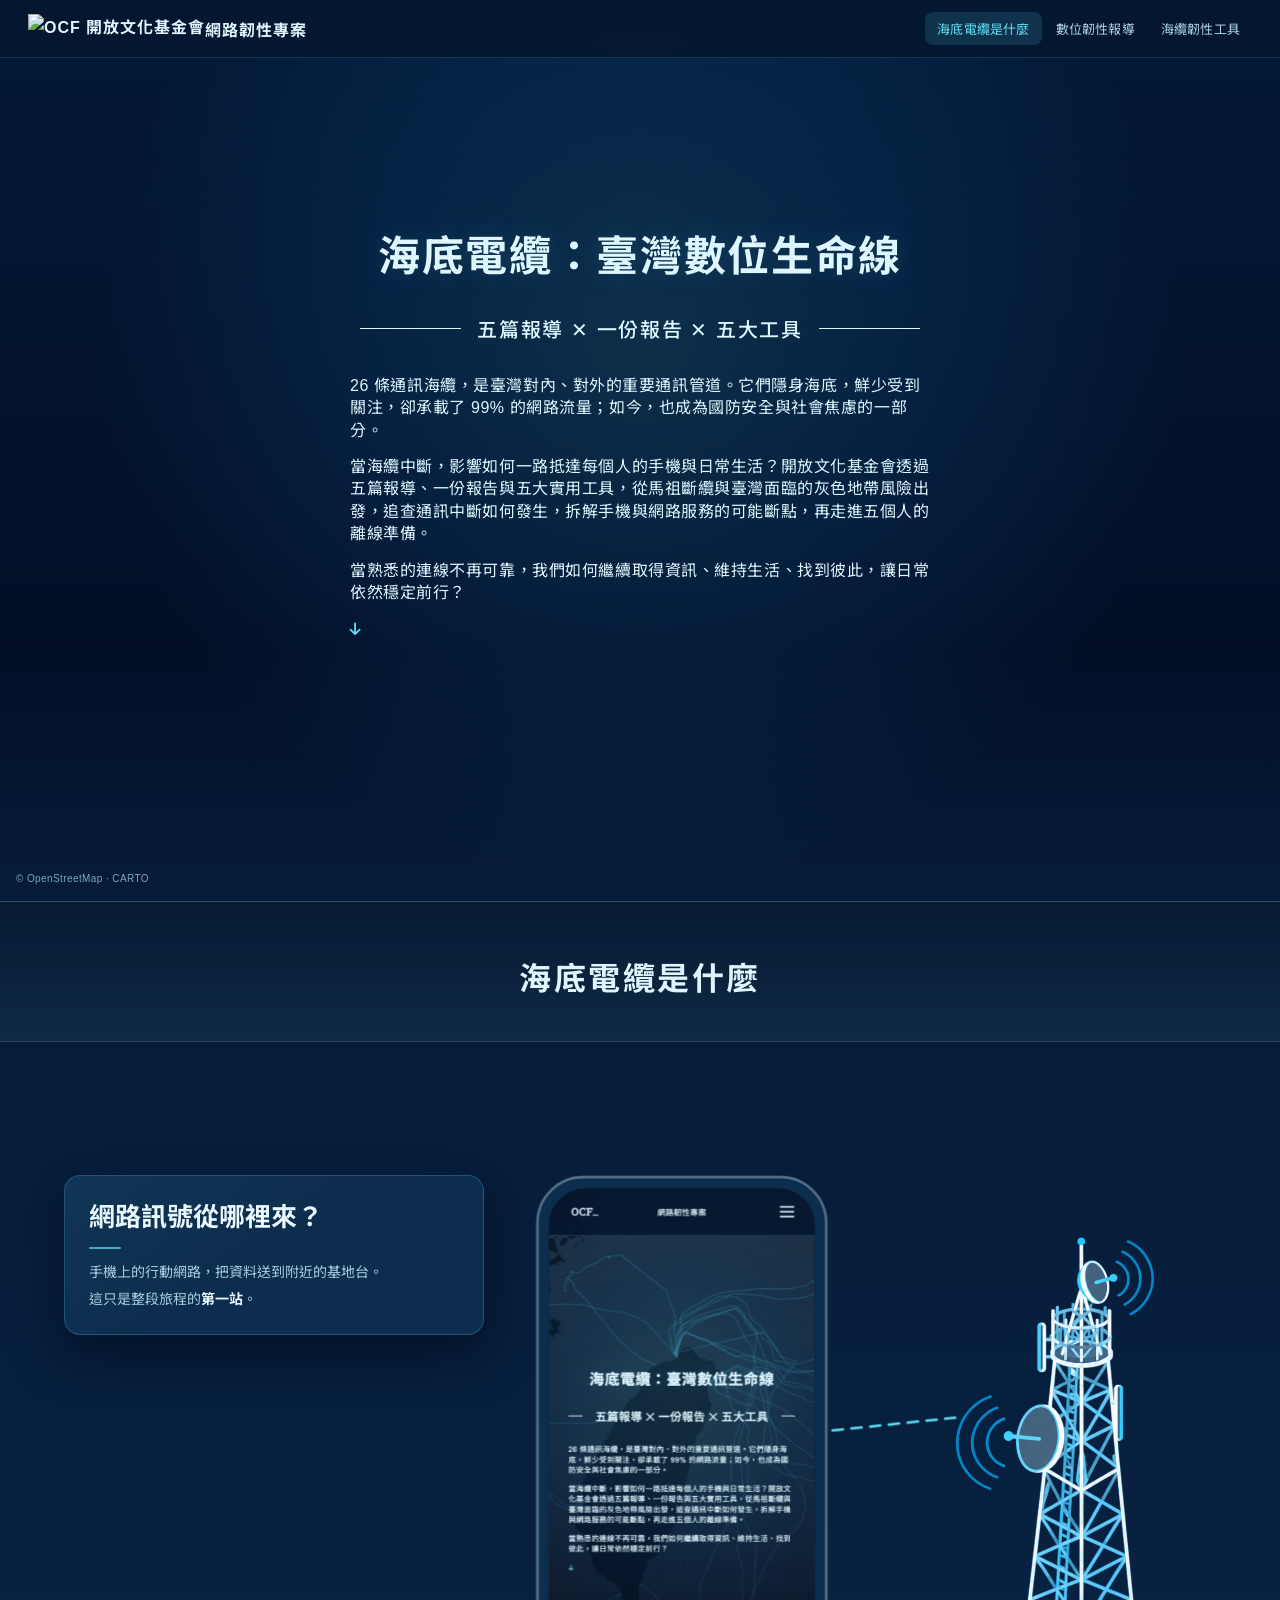
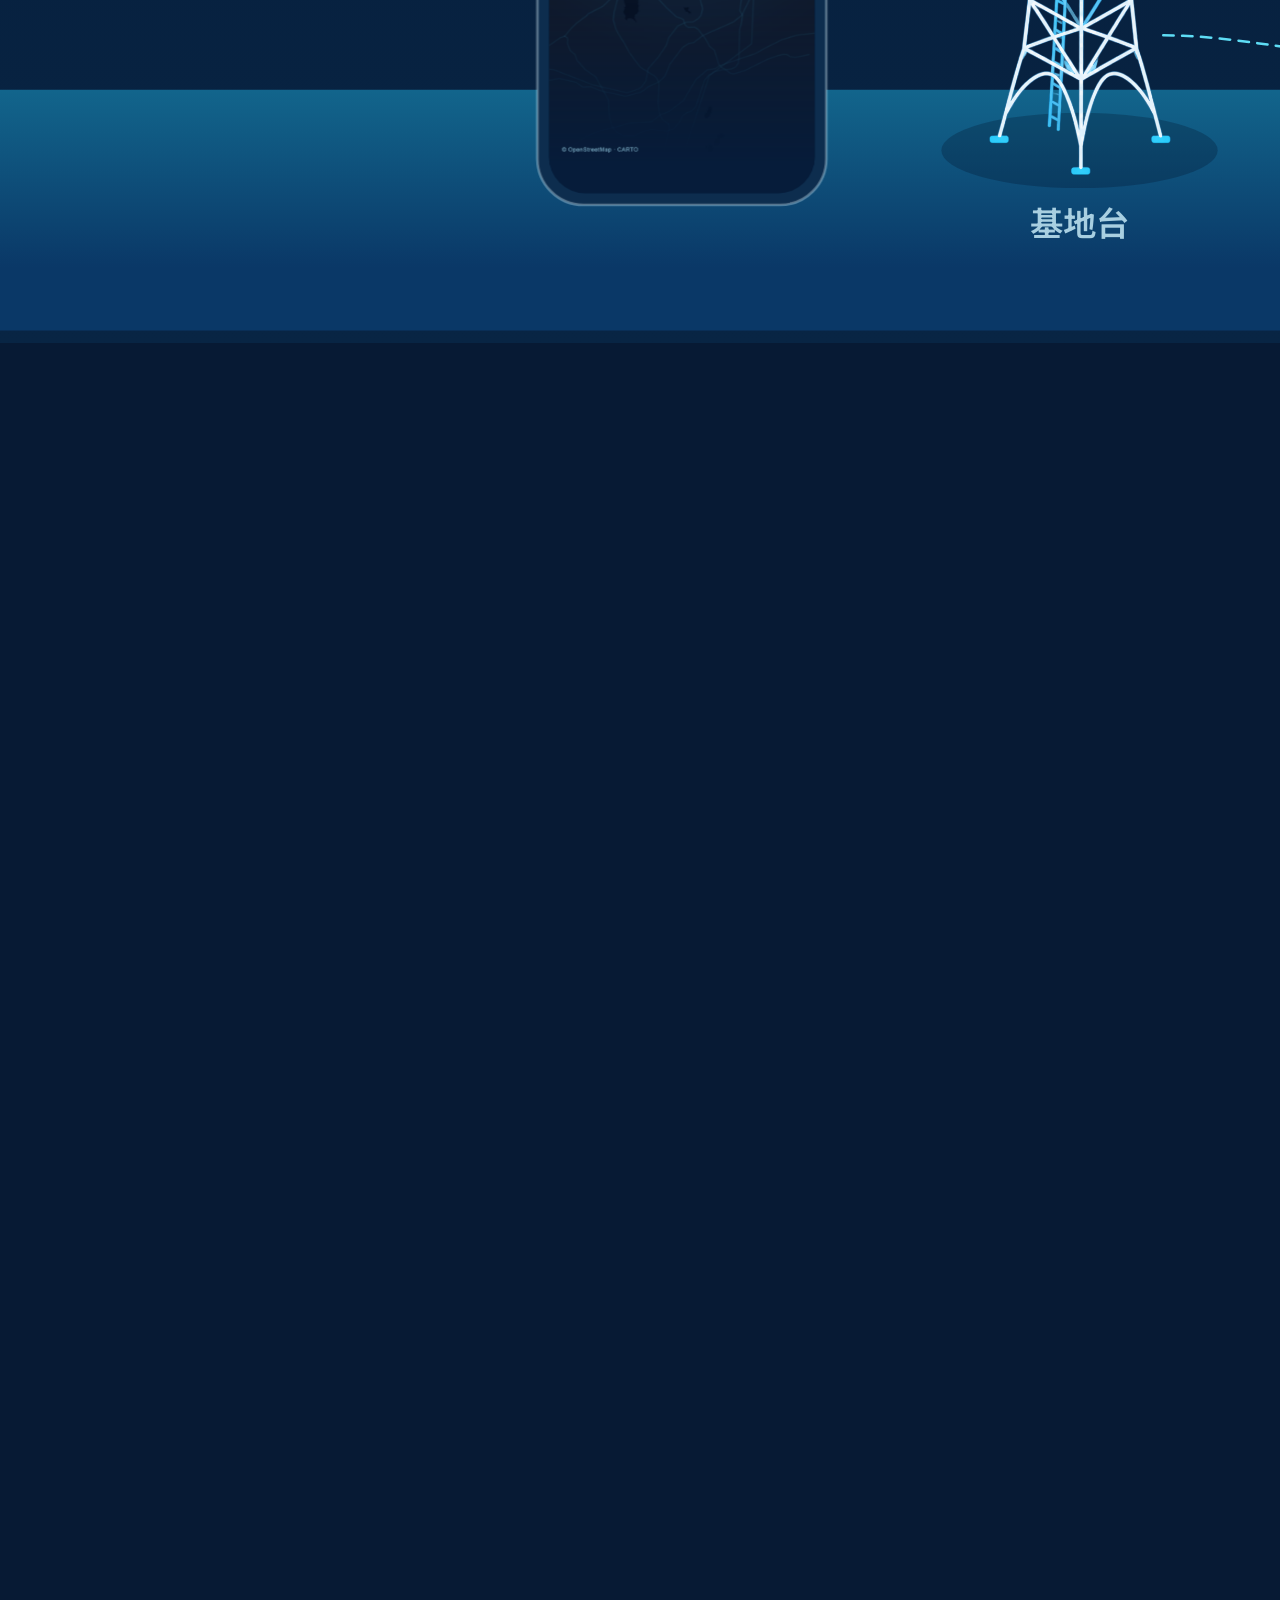
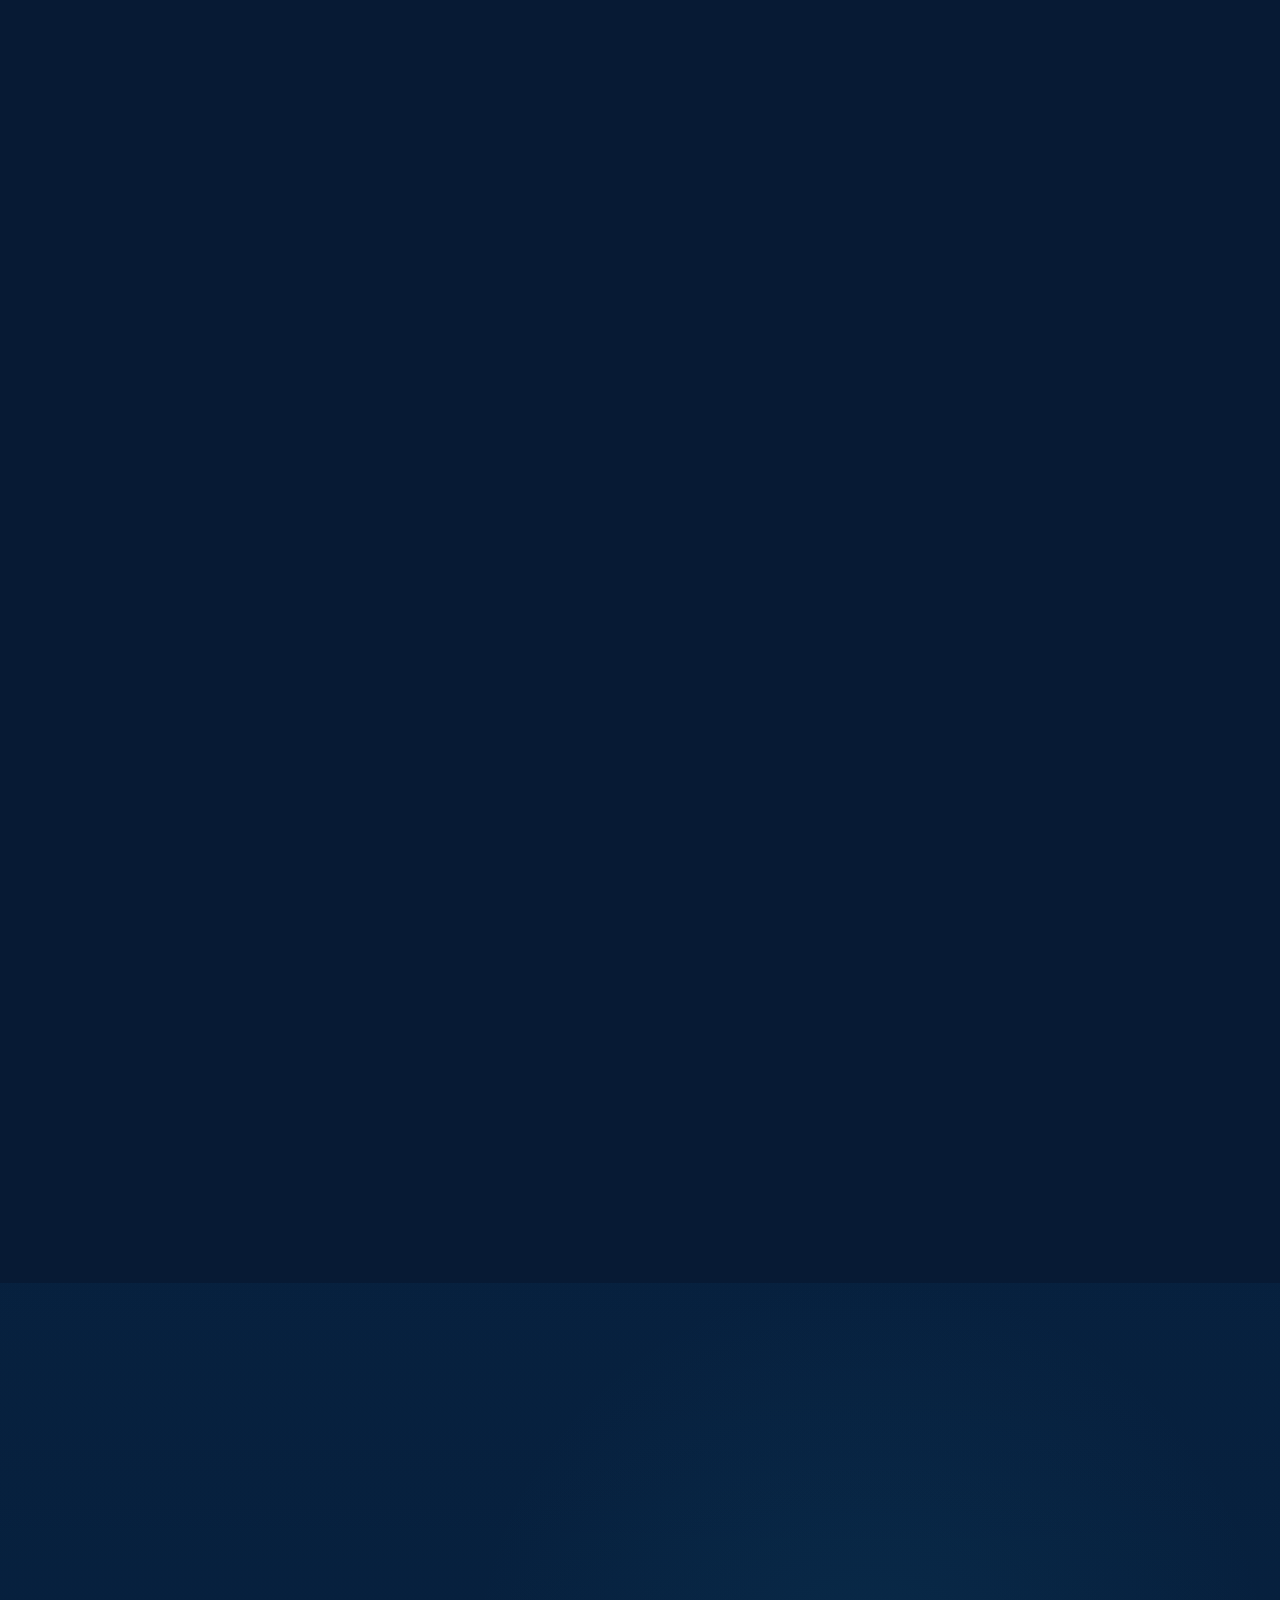
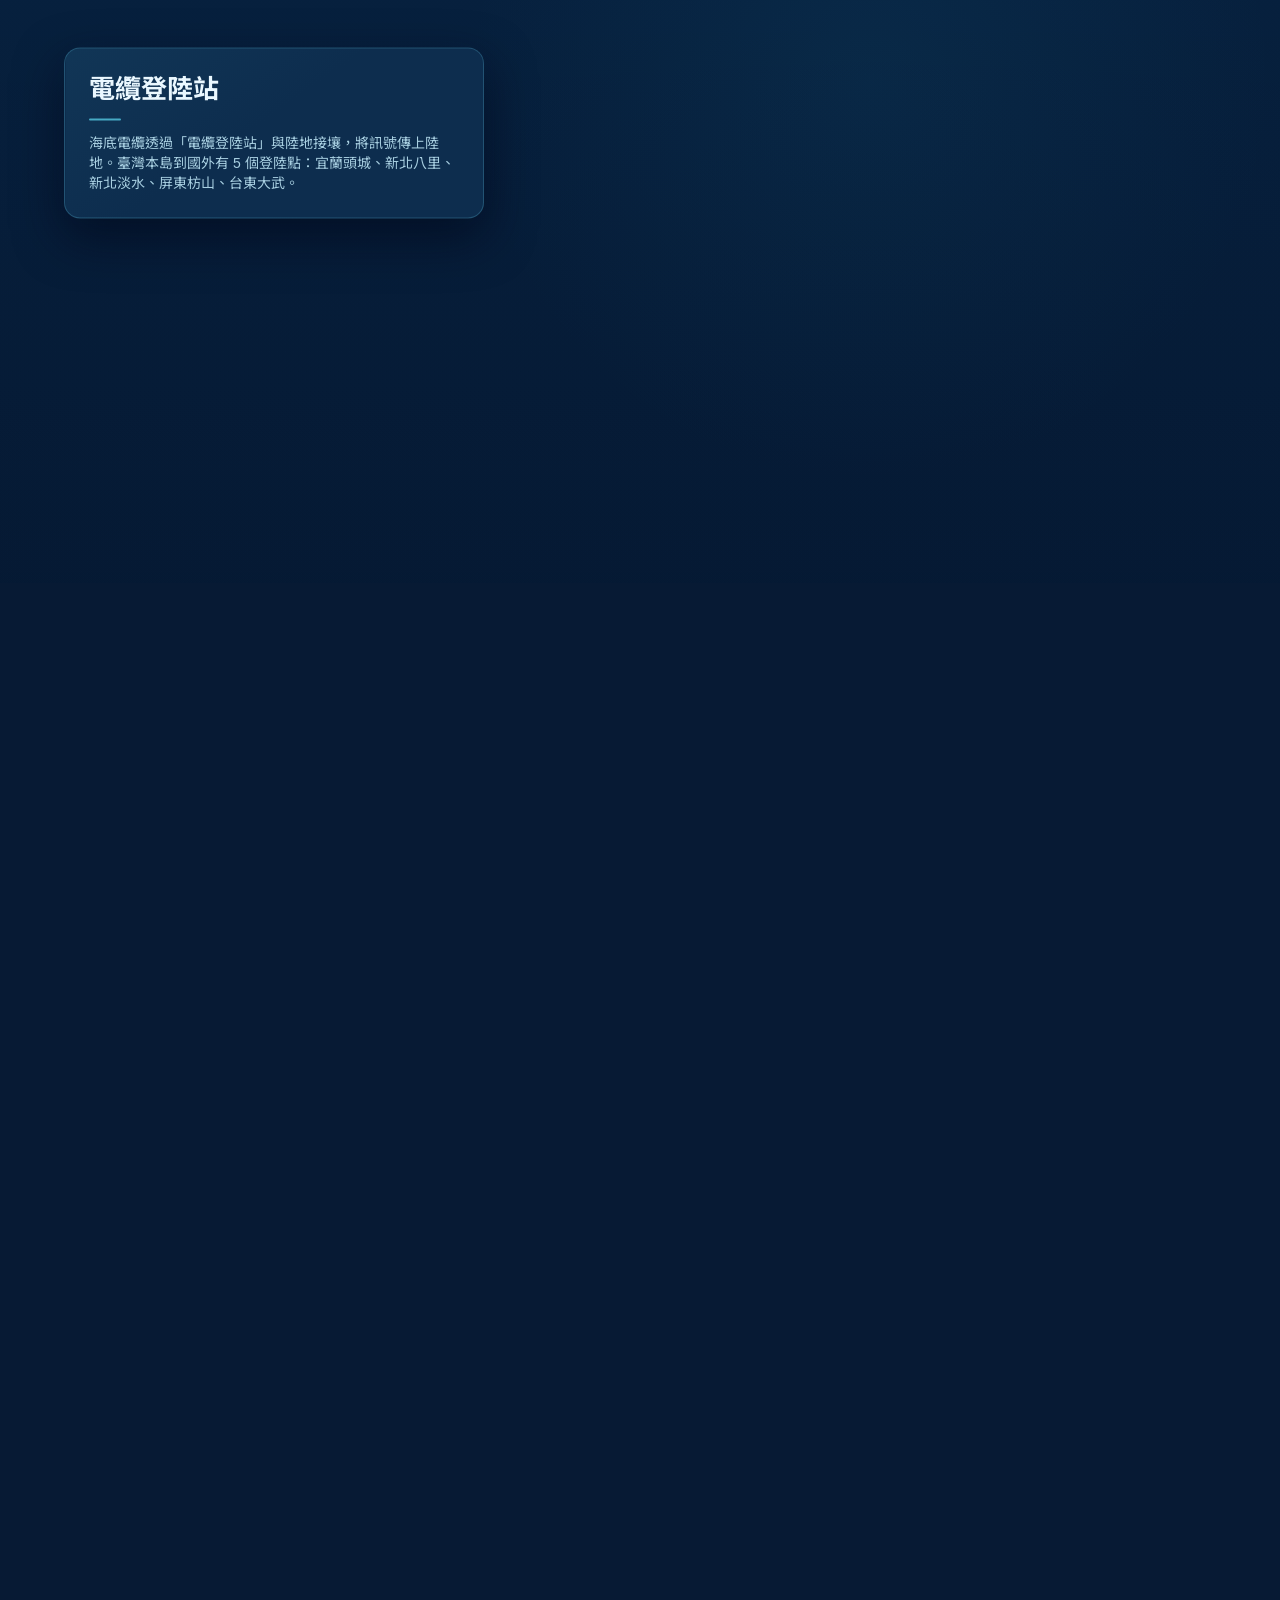
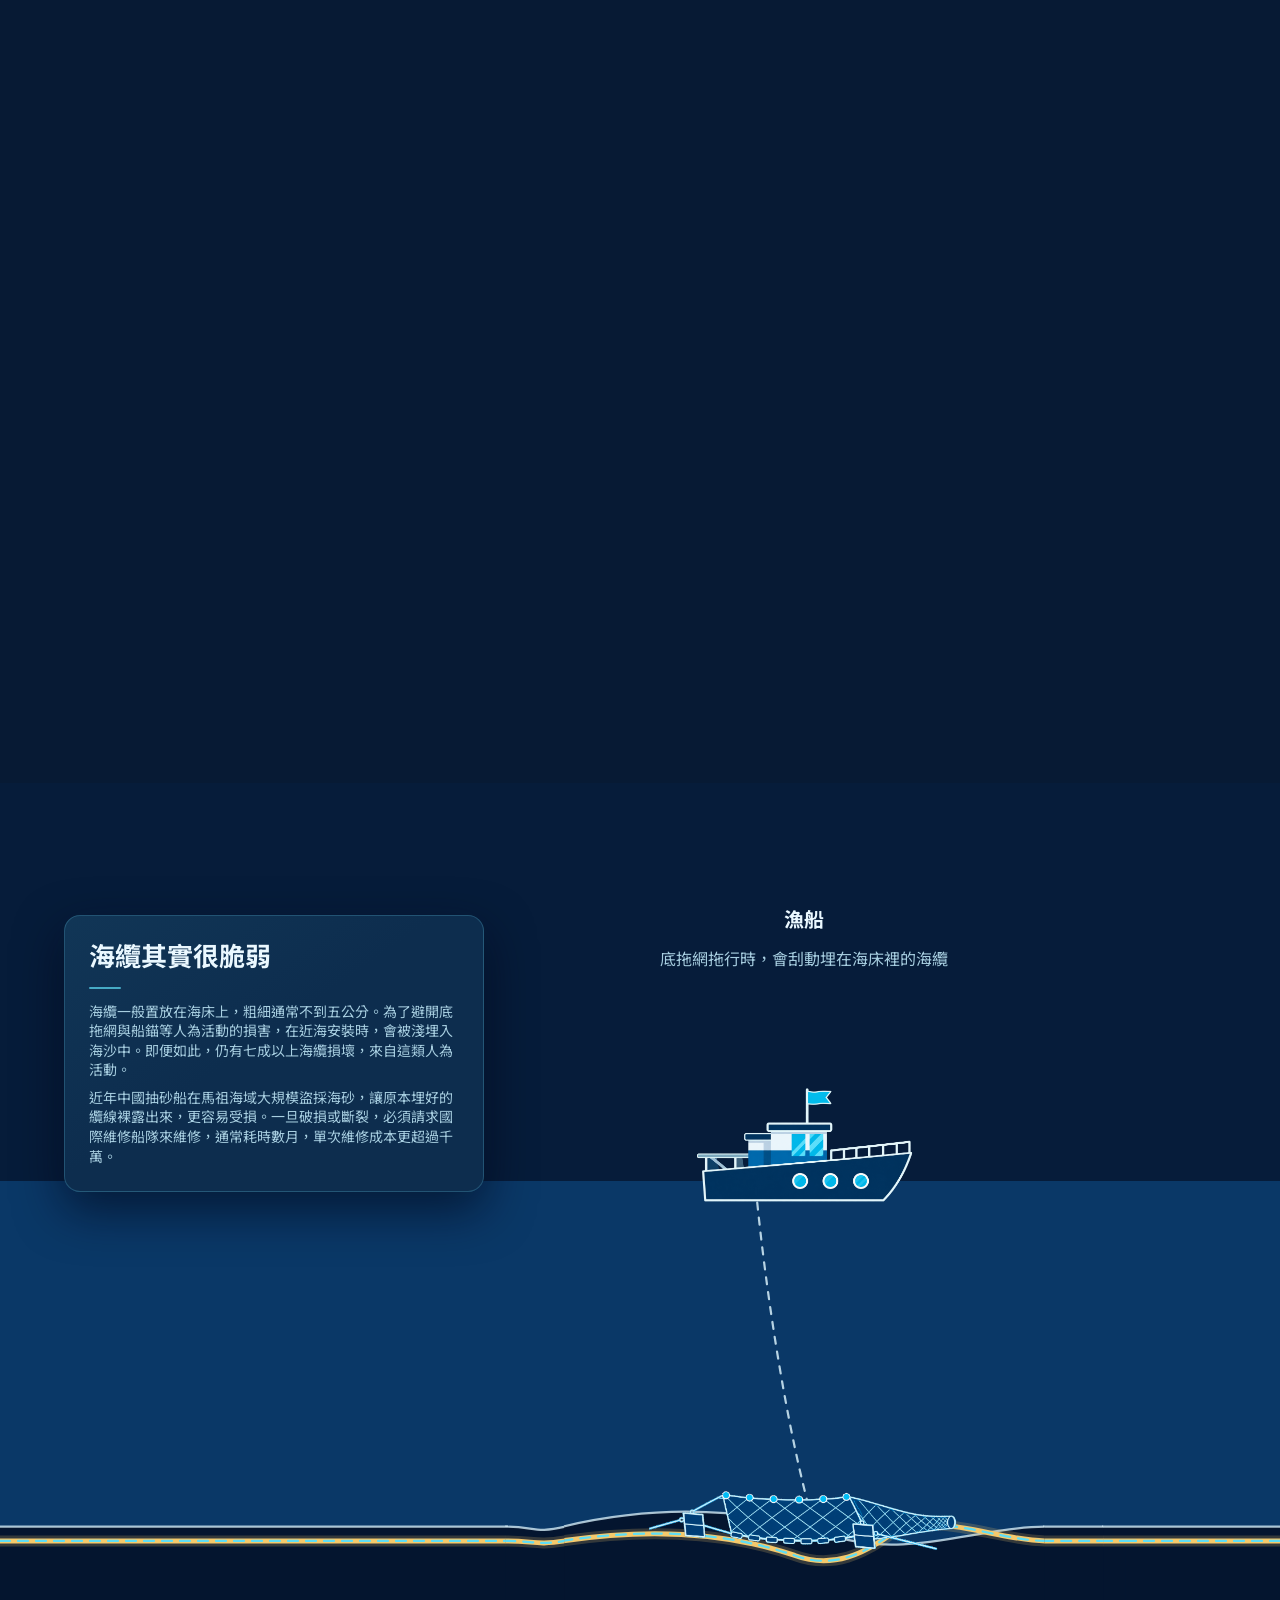
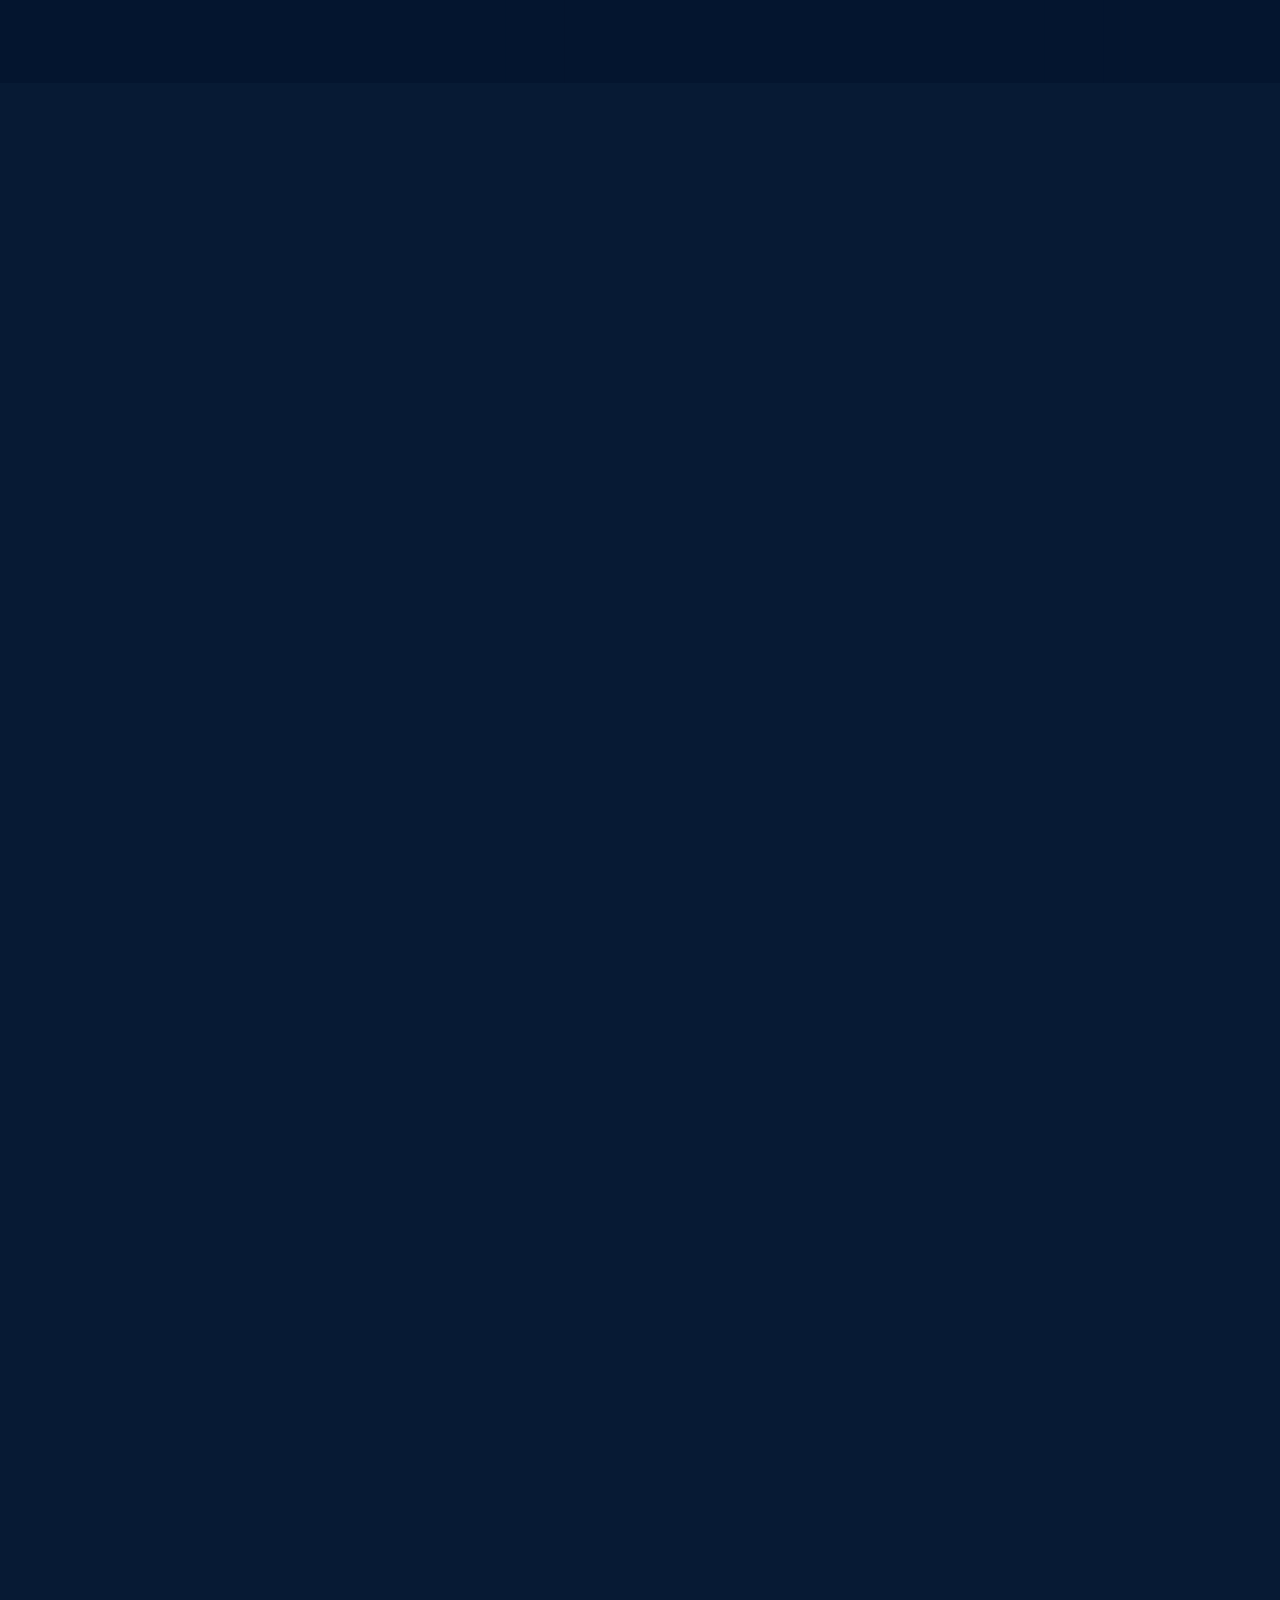
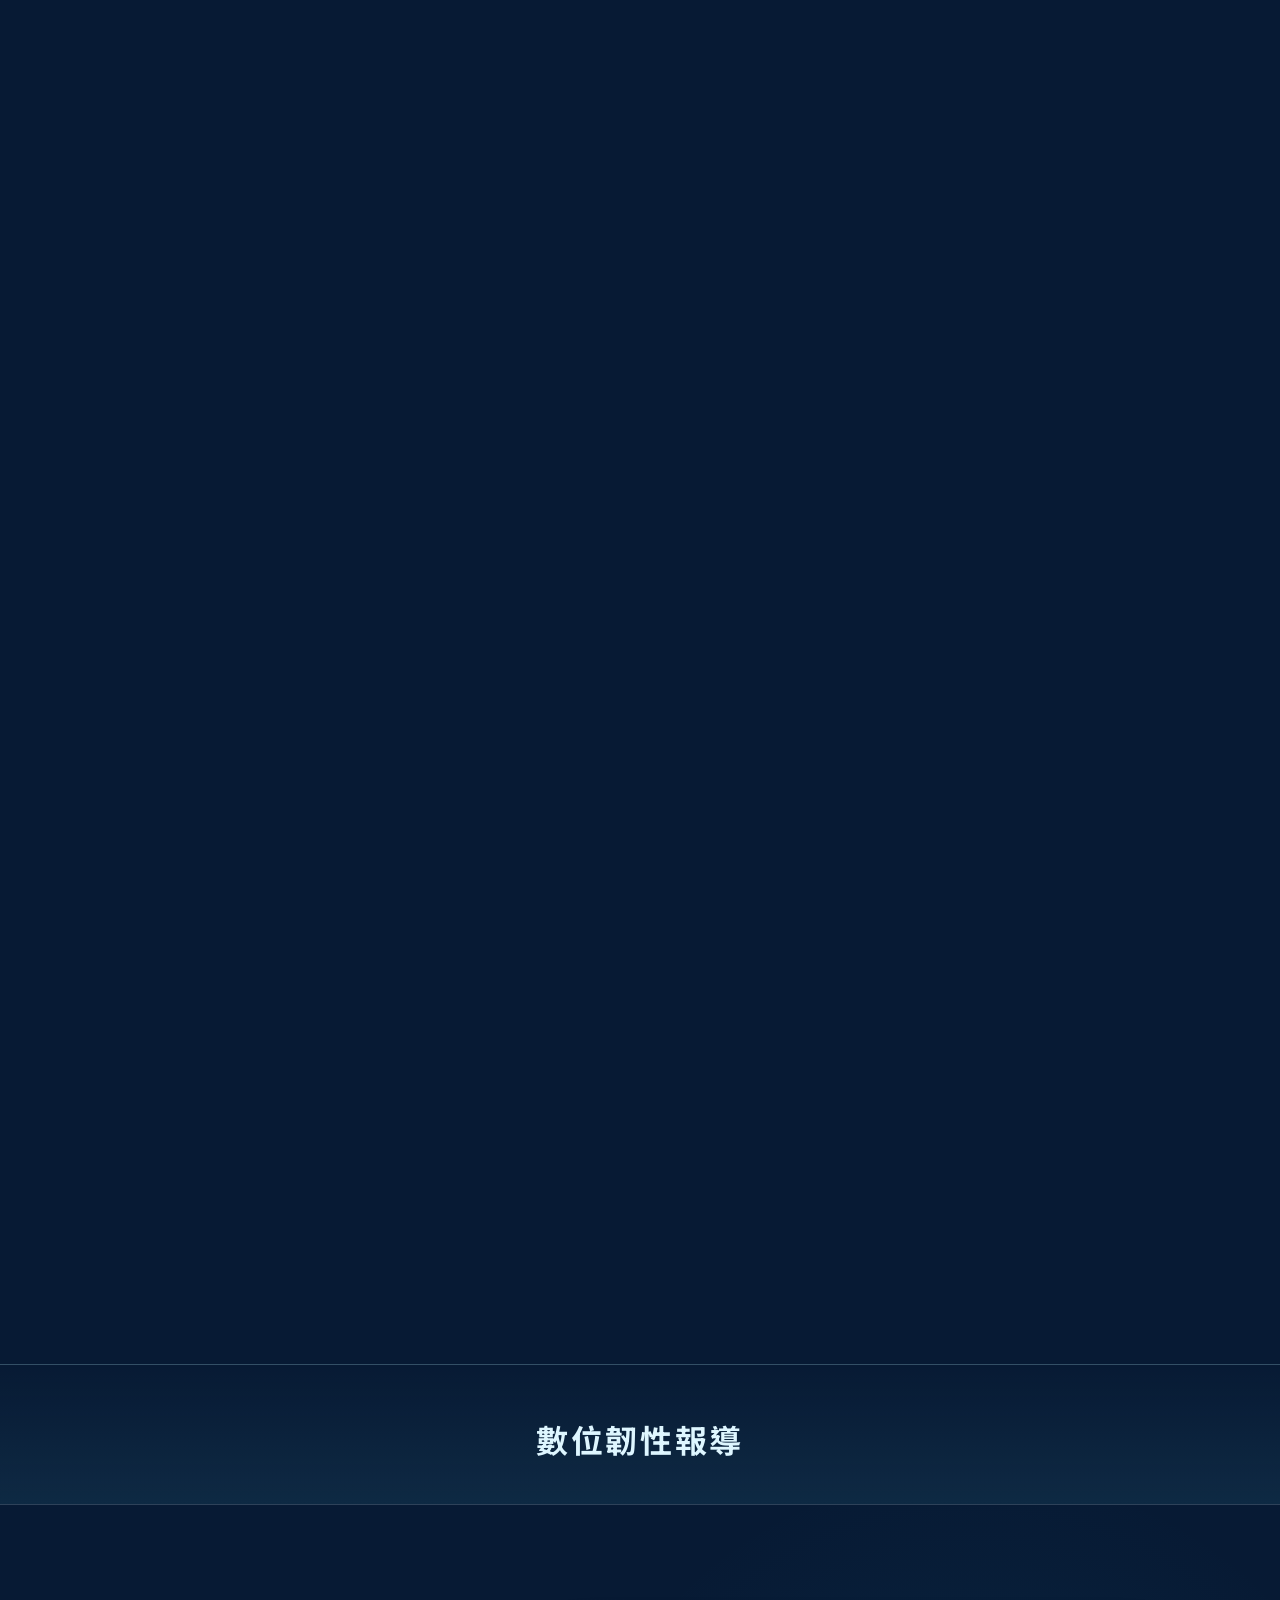
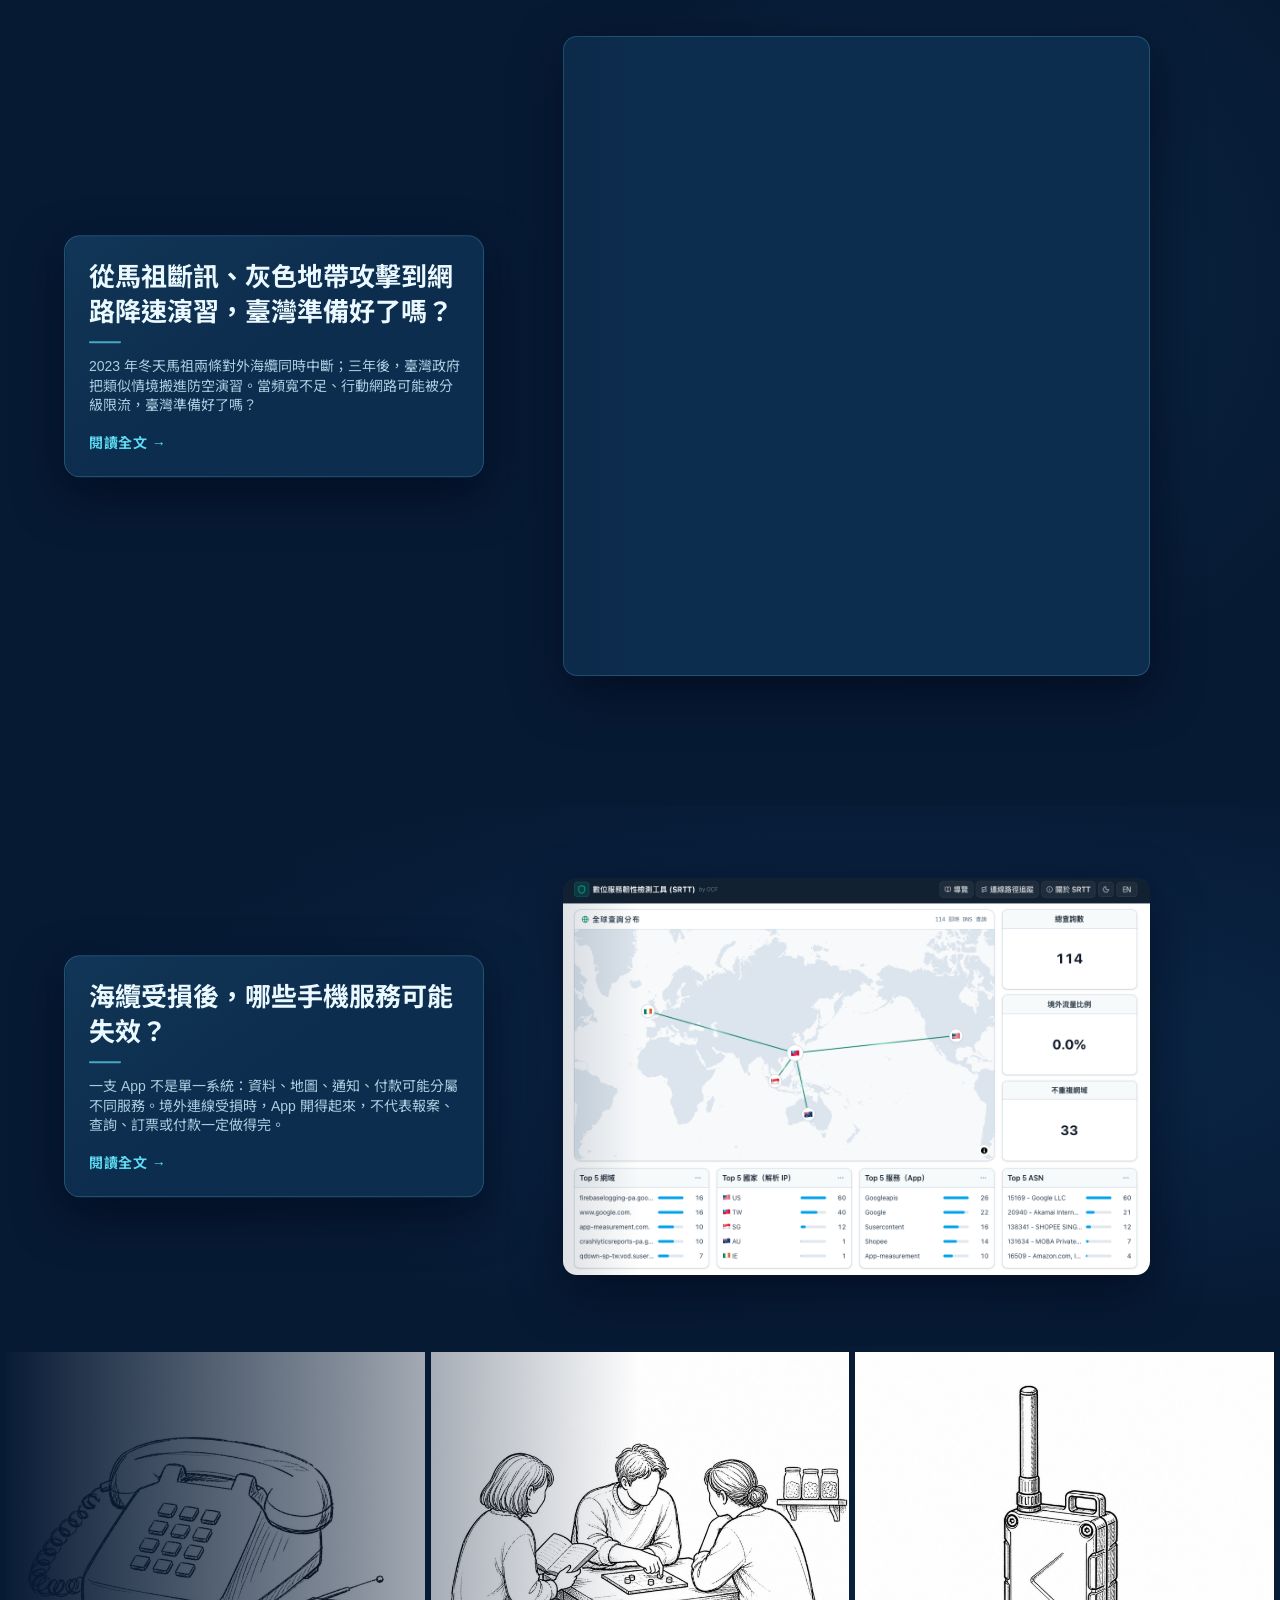
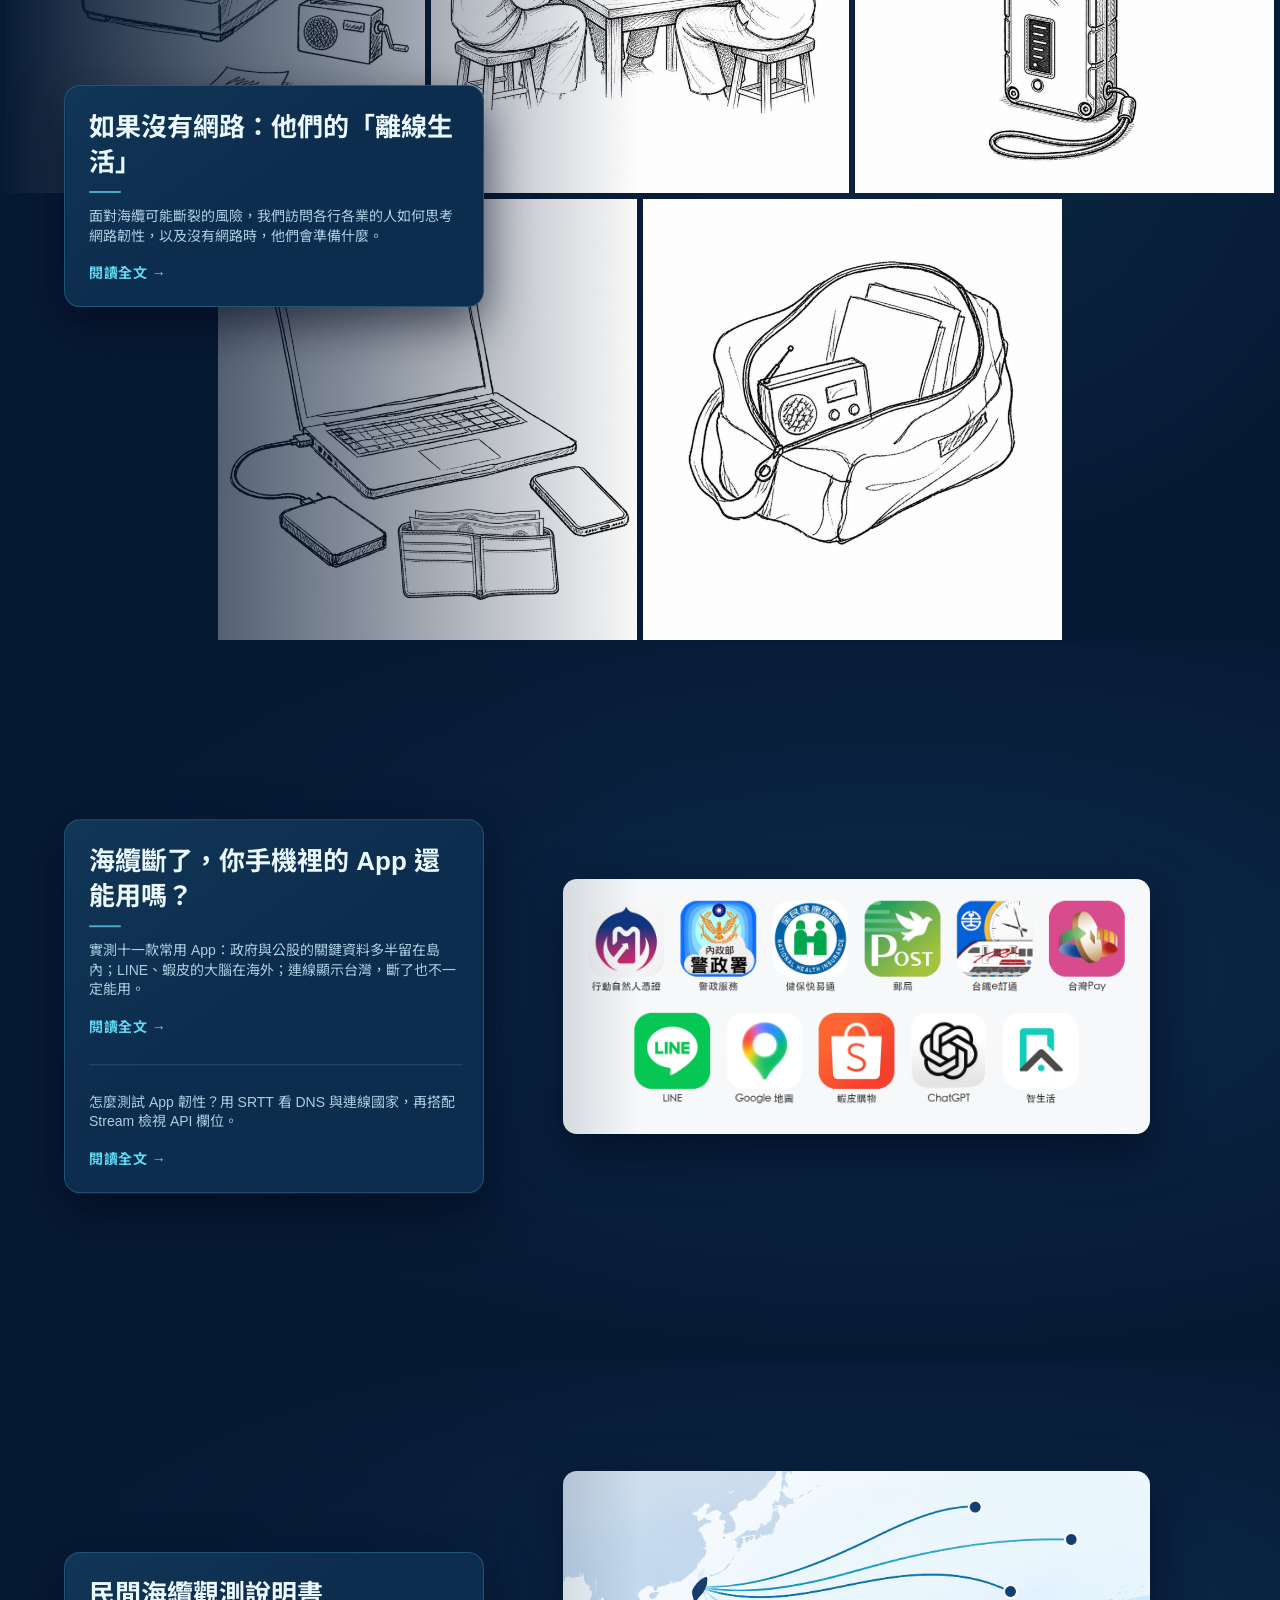
==== commit 2f5e7e8e: "整理 HTML 縮排" ====
--- a/index.html
+++ b/index.html
@@ -1005,55 +1005,55 @@
         <p class="article-desc">實測十一款常用 App：政府與公股的關鍵資料多半留在島內；LINE、蝦皮的大腦在海外；連線顯示台灣，斷了也不一定能用。</p>
         <p class="article-meta">2026年7月30日</p>
         <nav class="article-toc" aria-label="文章目錄">
-        <p class="article-toc-title">目錄</p>
-        <ol class="article-toc-list">
-          <li><a href="#政府公股六款關鍵資料留在島內">政府、公股六款：關鍵資料留在島內</a></li>
-          <li><a href="#民間服務LINE傳不出去蝦皮結不了帳因為路斷了">民間服務：LINE 傳不出去、蝦皮結不了帳，因為路斷了</a></li>
-          <li><a href="#連線顯示台灣斷了也不一定能用">連線顯示「台灣」，斷了也不一定能用</a></li>
-          <li><a href="#一張平常看不見的路線圖">一張平常看不見的路線圖</a></li>
-        </ol>
-      </nav>
-      <div class="prose">
-        <p><em>撰文／周詳　編輯／鍾依靜</em></p>
-<p><img src="./images/apps-overview.png" alt="本次實測的十一款台灣常用 App"></p>
-<p>台灣對外網路幾乎全靠海底電纜。一旦海纜中斷，手機訊號可能還在，但 LINE、健保、警政報案、交通訂票等 App 卻不見得開得了。</p>
-<p>開放文化基金會（OCF）今夏實測 11 款常用 App，六款與政府、公股相關，包含行動自然人憑證、警政服務、健保快易通、郵局、台鐵 e 訂通、台灣Pay；另外五款則是民間服務，有 LINE、Google 地圖、蝦皮購物、ChatGPT、智生活。追蹤封包實際送到哪裡後，研究人員發現，有的 App 後端就在島內，有的在日本、新加坡，還有一批連線看似落在台灣，但與世界失聯後，這些 App 能否獨自運轉，連研究者也無法斷定。</p>
-<hr>
-<p>如果明天台灣對外的海底電纜全部中斷，你的手機會變成什麼樣子？</p>
-<p>訊號燈可能還亮著，島內基地台和島內光纖不一定會跟著停。真正的問題在於，<strong>你點開的每一個 App，背後那台電腦住在哪裡？</strong></p>
-<p>住在台北機房，路還通；住在東京、新加坡或美國，海纜一斷，那條路就沒了。</p>
-<p>這個假設並不遙遠。四面環海的台灣是海島，國際頻寬高度仰賴海纜，馬祖就曾因纜線中斷而對外通訊受阻。OCF 的 SRTT 計畫無法在實驗室裡把海纜剪斷，於是在今年七月，研究人員用 iPhone 逐一打開這十一款 App，記錄每一筆連線實際落在哪個國家、哪家機房。</p>
-<p>完整技術細節寫在<a href="https://zeroflare.github.io/ocf-srtt-app-report/#/%E7%B6%9C%E5%90%88%E5%A0%B1%E5%91%8A">綜合報告</a>，測試方法見<a href="./articles/05-how-apps-were-tested/">怎麼測試 App 韌性？</a>。對一般人來說，更迫切的問題是：<strong>那時，你還能報案嗎？還能看健康存摺嗎？還能傳 LINE、網購、問 ChatGPT 嗎？</strong></p>
-<h2 id="政府公股六款關鍵資料留在島內">政府、公股六款：關鍵資料留在島內</h2>
-<p>內政部的行動自然人憑證，身分驗證與簽章全部送往政府的「政府服務網路」（GSN）。警政服務 App 的 110 定位報案會送出手機號碼和 GPS，失竊車輛、通緝查詢會送出車牌或身分資料，複測確認這些請求都進了台灣政府網路，沒有出境。</p>
-<p>健保快易通更敏感，就醫、用藥、檢驗、健檢紀錄都在健康存摺裡，同樣以加密請求送往健保署在 GSN 上的主機，沒有經過 AWS、Google 或微軟的公有雲。</p>
-<p>郵局的郵務和商城，分散在中華電信、遠傳、台灣固網等島內機房。</p>
-<p>台鐵 e 訂通的訂票走中華電信。</p>
-<p>台灣Pay 的掃碼付款、繳費、轉帳、乘車碼，核心也在中華電信與新世紀資通。</p>
-<p>這六款的共同點是<strong>危急時真正要用的資料，走的都是政府專網或台灣電信業者的機房，封包不必出島</strong>。只要島內網路還在，就算海纜斷了，報案、查病歷、用憑證、寄包裹、訂車票、付款，原則上都還做得成。</p>
-<p>但這不代表整個 App 都完好，例如警政服務裡的「165 打詐儀錶板」前端架在東京的 AWS，則會先消失；165 反詐騙服務頁本身仍在中華電信，跟儀錶板走的是不同的路徑。健保署公開網站則是走新興資安大廠 Cloudflare，找醫院的地圖走 GCP（Google Cloud Platform），官網或地圖可能卡住，健康存摺卻不靠它們。郵局據點地圖的底圖來自 Cloudflare，畫面可能缺一塊，交易後端仍在。台灣Pay 官網則有一條交由<strong>金融級的國際資安老字號 Akamai</strong> 進行防護，「便利生活」裡的電商圖片甚至放在東京，錢包核心卻還在島內。</p>
-<p>同一個 App 常常一半活著、一半停擺。危急時還能用的，往往是<strong>最陽春的核心功能</strong>，旁邊的儀錶板、廣告和官網反而先投降。</p>
-<h2 id="民間服務LINE傳不出去蝦皮結不了帳因為路斷了">民間服務：LINE 傳不出去、蝦皮結不了帳，因為路斷了</h2>
-<p>民間服務的情況很不一樣，通訊和購物首當其衝。</p>
-<p>LINE 傳訊息的核心閘道不在台灣，實測延遲約三十五毫秒，落點在日本，請求確實要跨海，並非只是經過一個設在台灣的加速節點。海纜一斷，聊天幾乎可以確定停擺，包含貼圖、點數、音樂、雲端發票這些連回日本原站的功能，也會一起靜音。</p>
-<p>LINE Bank、LINE Pay 走台灣的銀行機房，金融功能比較有機會保留，但對多數人來說，LINE 首先是通訊軟體，而通訊這條，屆時難以指望。</p>
-<p>蝦皮更分裂，商城首頁確實在台灣，圖片也常經過島內的加速節點，打開 App 也許還看得到商品牆，但下單介面、付款、直播設定卻都在新加坡。海纜中斷後，你可能還滑得動，但帳結不了。這兩款 App 的問題與資料外洩無關，民間平台本來就把大腦放在海外，服務的前提就是跨境，歌舞昇平時無感，等到斷纜那天才發現，手機開得了，訊息卻傳不出去，東西也買不成。</p>
-<h2 id="連線顯示台灣斷了也不一定能用">連線顯示「台灣」，斷了也不一定能用</h2>
-<p>Google 地圖、ChatGPT、智生活同屬民間服務，連線速度最快，也最容易讓人誤會，是這次觀察中最需要向民眾說清楚的部分。</p>
-<p>Google 地圖幾乎所有流量都進 Google 自己的網路，這次的連線節點都判定在台灣，延遲只有五到十毫秒。ChatGPT 的對話全程經過 Cloudflare 的台灣節點，流向單純。智生活是台灣品牌，管理社區公告、包裹、住戶身分，後端卻幾乎全放在 Google Cloud，即時資料庫還指向美國中部。</p>
-<p>報表上，這些都會寫「台灣」，但那只代表平常進門時會經過台灣的門口。門口後面的廚房，也就是真正算路、生成回覆、存放住戶資料的原站，不一定在這座島上，邊緣節點平常也要跟全球控制中心保持同步。</p>
-<p>這並不表示應該避開三大雲（AWS、Microsoft Azure、Google Cloud），或避開 Cloudflare、Akamai 這類內容傳遞網路。</p>
-<p>三大雲讓服務能隨流量伸縮，某個機房故障時可以改走其他區域，這本身就是韌性。Cloudflare、Akamai 把內容送到離使用者近的節點，平常讓網頁變快，也分散單一機房被打垮的風險。許多政府與民間服務靠它們，才能在流量尖峰、網路攻擊、硬體損壞時撐得住，這些好處都是真的。</p>
-<p>需要多問的只有一件事：當台灣對外海纜中斷、島內與世界暫時失聯，這套全球網路的台灣節點，能不能獨自把服務撐住？封包觀察回答不了這個問題，必須由業者說明，或靠真正的斷纜演習才能得知。使用雲端與加速網路，跟把「斷纜後還能不能用」問清楚，兩者並不衝突。</p>
-<p>因此，Google 地圖那時能否供圖、算路，得問 Google；事先下載的離線地圖，也許還能在手機上撐一陣子。ChatGPT 的大腦在美國的 OpenAI，生成式 AI 很難只靠邊緣快取運作，在 Cloudflare 與 OpenAI 說明清楚之前，不宜假設海纜斷了還能聊天。智生活的社區門禁、公告還能不能用，要問 Google，也要問業者把原站放在哪個區域。</p>
-<p>政府、公股相關的 App 也踩在這塊模糊地帶上。健保官網的人機驗證、郵局地圖、台灣Pay 進站、LINE 部分新聞頁，都可能因為 Cloudflare 或 Akamai 而卡住，即使核心功能還在島內。</p>
-<p>研究能確定的是，這次的連線落在台灣節點；無法確定的是，這個節點與總部失聯後，門還開不開得了。</p>
-<h2 id="一張平常看不見的路線圖">一張平常看不見的路線圖</h2>
-<p>七月的實測，發生在海纜都還完好的日子。它看見的是平常封包往哪裡去，無法取代一場真正的中斷，也無法保證 DNS、憑證、推播在孤島狀態下不會連鎖故障。</p>
-<p>比較有把握的是，政府、公股這六款的核心服務走 GSN、中華電信這類島內基礎設施，報案、病歷、證件、郵務、台鐵、付款，在設計上都沒有把關鍵資料放到海外雲。幾乎可以確定那時會失靈的，是民間服務中大腦本來就在日本、新加坡的通訊與結帳。至於三大雲和全球加速網路，它們提升的是平常的擴展性與韌性，面對海纜中斷這種台灣特有的風險，還需要業者另外確認，但這不構成停用它們的理由。</p>
-<p>落到生活上，意義很具體。家人聯繫別只押在 LINE，買民生用品別只靠蝦皮。110 和健保快易通值得留在手機裡，就算儀錶板或官網打不開，也不代表報案和病歷跟著消失。</p>
-<p>雲端與加速網路把節點放在台灣，平常讓服務更快、更穩，<strong>至於它們有沒有「孤島模式」，只有業者自己知道，而這正是需要問清楚的地方</strong>。「資料中心在台灣」和「連線節點在台灣」，海纜完好時說的是同一件事；海纜斷了，意思可能天差地遠。</p>
-      </div>
+          <p class="article-toc-title">目錄</p>
+          <ol class="article-toc-list">
+            <li><a href="#政府公股六款關鍵資料留在島內">政府、公股六款：關鍵資料留在島內</a></li>
+            <li><a href="#民間服務LINE傳不出去蝦皮結不了帳因為路斷了">民間服務：LINE 傳不出去、蝦皮結不了帳，因為路斷了</a></li>
+            <li><a href="#連線顯示台灣斷了也不一定能用">連線顯示「台灣」，斷了也不一定能用</a></li>
+            <li><a href="#一張平常看不見的路線圖">一張平常看不見的路線圖</a></li>
+          </ol>
+        </nav>
+        <div class="prose">
+          <p><em>撰文／周詳　編輯／鍾依靜</em></p>
+          <p><img src="./images/apps-overview.png" alt="本次實測的十一款台灣常用 App"></p>
+          <p>台灣對外網路幾乎全靠海底電纜。一旦海纜中斷，手機訊號可能還在，但 LINE、健保、警政報案、交通訂票等 App 卻不見得開得了。</p>
+          <p>開放文化基金會（OCF）今夏實測 11 款常用 App，六款與政府、公股相關，包含行動自然人憑證、警政服務、健保快易通、郵局、台鐵 e 訂通、台灣Pay；另外五款則是民間服務，有 LINE、Google 地圖、蝦皮購物、ChatGPT、智生活。追蹤封包實際送到哪裡後，研究人員發現，有的 App 後端就在島內，有的在日本、新加坡，還有一批連線看似落在台灣，但與世界失聯後，這些 App 能否獨自運轉，連研究者也無法斷定。</p>
+          <hr>
+          <p>如果明天台灣對外的海底電纜全部中斷，你的手機會變成什麼樣子？</p>
+          <p>訊號燈可能還亮著，島內基地台和島內光纖不一定會跟著停。真正的問題在於，<strong>你點開的每一個 App，背後那台電腦住在哪裡？</strong></p>
+          <p>住在台北機房，路還通；住在東京、新加坡或美國，海纜一斷，那條路就沒了。</p>
+          <p>這個假設並不遙遠。四面環海的台灣是海島，國際頻寬高度仰賴海纜，馬祖就曾因纜線中斷而對外通訊受阻。OCF 的 SRTT 計畫無法在實驗室裡把海纜剪斷，於是在今年七月，研究人員用 iPhone 逐一打開這十一款 App，記錄每一筆連線實際落在哪個國家、哪家機房。</p>
+          <p>完整技術細節寫在<a href="https://zeroflare.github.io/ocf-srtt-app-report/#/%E7%B6%9C%E5%90%88%E5%A0%B1%E5%91%8A">綜合報告</a>，測試方法見<a href="./articles/05-how-apps-were-tested/">怎麼測試 App 韌性？</a>。對一般人來說，更迫切的問題是：<strong>那時，你還能報案嗎？還能看健康存摺嗎？還能傳 LINE、網購、問 ChatGPT 嗎？</strong></p>
+          <h2 id="政府公股六款關鍵資料留在島內">政府、公股六款：關鍵資料留在島內</h2>
+          <p>內政部的行動自然人憑證，身分驗證與簽章全部送往政府的「政府服務網路」（GSN）。警政服務 App 的 110 定位報案會送出手機號碼和 GPS，失竊車輛、通緝查詢會送出車牌或身分資料，複測確認這些請求都進了台灣政府網路，沒有出境。</p>
+          <p>健保快易通更敏感，就醫、用藥、檢驗、健檢紀錄都在健康存摺裡，同樣以加密請求送往健保署在 GSN 上的主機，沒有經過 AWS、Google 或微軟的公有雲。</p>
+          <p>郵局的郵務和商城，分散在中華電信、遠傳、台灣固網等島內機房。</p>
+          <p>台鐵 e 訂通的訂票走中華電信。</p>
+          <p>台灣Pay 的掃碼付款、繳費、轉帳、乘車碼，核心也在中華電信與新世紀資通。</p>
+          <p>這六款的共同點是<strong>危急時真正要用的資料，走的都是政府專網或台灣電信業者的機房，封包不必出島</strong>。只要島內網路還在，就算海纜斷了，報案、查病歷、用憑證、寄包裹、訂車票、付款，原則上都還做得成。</p>
+          <p>但這不代表整個 App 都完好，例如警政服務裡的「165 打詐儀錶板」前端架在東京的 AWS，則會先消失；165 反詐騙服務頁本身仍在中華電信，跟儀錶板走的是不同的路徑。健保署公開網站則是走新興資安大廠 Cloudflare，找醫院的地圖走 GCP（Google Cloud Platform），官網或地圖可能卡住，健康存摺卻不靠它們。郵局據點地圖的底圖來自 Cloudflare，畫面可能缺一塊，交易後端仍在。台灣Pay 官網則有一條交由<strong>金融級的國際資安老字號 Akamai</strong> 進行防護，「便利生活」裡的電商圖片甚至放在東京，錢包核心卻還在島內。</p>
+          <p>同一個 App 常常一半活著、一半停擺。危急時還能用的，往往是<strong>最陽春的核心功能</strong>，旁邊的儀錶板、廣告和官網反而先投降。</p>
+          <h2 id="民間服務LINE傳不出去蝦皮結不了帳因為路斷了">民間服務：LINE 傳不出去、蝦皮結不了帳，因為路斷了</h2>
+          <p>民間服務的情況很不一樣，通訊和購物首當其衝。</p>
+          <p>LINE 傳訊息的核心閘道不在台灣，實測延遲約三十五毫秒，落點在日本，請求確實要跨海，並非只是經過一個設在台灣的加速節點。海纜一斷，聊天幾乎可以確定停擺，包含貼圖、點數、音樂、雲端發票這些連回日本原站的功能，也會一起靜音。</p>
+          <p>LINE Bank、LINE Pay 走台灣的銀行機房，金融功能比較有機會保留，但對多數人來說，LINE 首先是通訊軟體，而通訊這條，屆時難以指望。</p>
+          <p>蝦皮更分裂，商城首頁確實在台灣，圖片也常經過島內的加速節點，打開 App 也許還看得到商品牆，但下單介面、付款、直播設定卻都在新加坡。海纜中斷後，你可能還滑得動，但帳結不了。這兩款 App 的問題與資料外洩無關，民間平台本來就把大腦放在海外，服務的前提就是跨境，歌舞昇平時無感，等到斷纜那天才發現，手機開得了，訊息卻傳不出去，東西也買不成。</p>
+          <h2 id="連線顯示台灣斷了也不一定能用">連線顯示「台灣」，斷了也不一定能用</h2>
+          <p>Google 地圖、ChatGPT、智生活同屬民間服務，連線速度最快，也最容易讓人誤會，是這次觀察中最需要向民眾說清楚的部分。</p>
+          <p>Google 地圖幾乎所有流量都進 Google 自己的網路，這次的連線節點都判定在台灣，延遲只有五到十毫秒。ChatGPT 的對話全程經過 Cloudflare 的台灣節點，流向單純。智生活是台灣品牌，管理社區公告、包裹、住戶身分，後端卻幾乎全放在 Google Cloud，即時資料庫還指向美國中部。</p>
+          <p>報表上，這些都會寫「台灣」，但那只代表平常進門時會經過台灣的門口。門口後面的廚房，也就是真正算路、生成回覆、存放住戶資料的原站，不一定在這座島上，邊緣節點平常也要跟全球控制中心保持同步。</p>
+          <p>這並不表示應該避開三大雲（AWS、Microsoft Azure、Google Cloud），或避開 Cloudflare、Akamai 這類內容傳遞網路。</p>
+          <p>三大雲讓服務能隨流量伸縮，某個機房故障時可以改走其他區域，這本身就是韌性。Cloudflare、Akamai 把內容送到離使用者近的節點，平常讓網頁變快，也分散單一機房被打垮的風險。許多政府與民間服務靠它們，才能在流量尖峰、網路攻擊、硬體損壞時撐得住，這些好處都是真的。</p>
+          <p>需要多問的只有一件事：當台灣對外海纜中斷、島內與世界暫時失聯，這套全球網路的台灣節點，能不能獨自把服務撐住？封包觀察回答不了這個問題，必須由業者說明，或靠真正的斷纜演習才能得知。使用雲端與加速網路，跟把「斷纜後還能不能用」問清楚，兩者並不衝突。</p>
+          <p>因此，Google 地圖那時能否供圖、算路，得問 Google；事先下載的離線地圖，也許還能在手機上撐一陣子。ChatGPT 的大腦在美國的 OpenAI，生成式 AI 很難只靠邊緣快取運作，在 Cloudflare 與 OpenAI 說明清楚之前，不宜假設海纜斷了還能聊天。智生活的社區門禁、公告還能不能用，要問 Google，也要問業者把原站放在哪個區域。</p>
+          <p>政府、公股相關的 App 也踩在這塊模糊地帶上。健保官網的人機驗證、郵局地圖、台灣Pay 進站、LINE 部分新聞頁，都可能因為 Cloudflare 或 Akamai 而卡住，即使核心功能還在島內。</p>
+          <p>研究能確定的是，這次的連線落在台灣節點；無法確定的是，這個節點與總部失聯後，門還開不開得了。</p>
+          <h2 id="一張平常看不見的路線圖">一張平常看不見的路線圖</h2>
+          <p>七月的實測，發生在海纜都還完好的日子。它看見的是平常封包往哪裡去，無法取代一場真正的中斷，也無法保證 DNS、憑證、推播在孤島狀態下不會連鎖故障。</p>
+          <p>比較有把握的是，政府、公股這六款的核心服務走 GSN、中華電信這類島內基礎設施，報案、病歷、證件、郵務、台鐵、付款，在設計上都沒有把關鍵資料放到海外雲。幾乎可以確定那時會失靈的，是民間服務中大腦本來就在日本、新加坡的通訊與結帳。至於三大雲和全球加速網路，它們提升的是平常的擴展性與韌性，面對海纜中斷這種台灣特有的風險，還需要業者另外確認，但這不構成停用它們的理由。</p>
+          <p>落到生活上，意義很具體。家人聯繫別只押在 LINE，買民生用品別只靠蝦皮。110 和健保快易通值得留在手機裡，就算儀錶板或官網打不開，也不代表報案和病歷跟著消失。</p>
+          <p>雲端與加速網路把節點放在台灣，平常讓服務更快、更穩，<strong>至於它們有沒有「孤島模式」，只有業者自己知道，而這正是需要問清楚的地方</strong>。「資料中心在台灣」和「連線節點在台灣」，海纜完好時說的是同一件事；海纜斷了，意思可能天差地遠。</p>
+        </div>
       </article>
     </template><template data-article="05-how-apps-were-tested">
       <article class="article-wrap article-wrap--modal">
@@ -1160,178 +1160,178 @@
         <p class="article-desc">給公民社群的海纜觀測入門指引</p>
         <p class="article-meta">2026年9月12日</p>
         <nav class="article-toc" aria-label="文章目錄">
-        <p class="article-toc-title">目錄</p>
-        <ol class="article-toc-list">
-          <li><a href="#引言民間海纜觀測是否可行">引言：民間海纜觀測是否可行？</a></li>
-          <li><a href="#民間海纜觀測所需資料與限制">民間海纜觀測所需資料與限制</a></li>
-          <li><a href="#民間海纜觀測方法與資料來源">民間海纜觀測方法與資料來源</a>
-            <ol>
-              <li><a href="#建立國家周邊海纜現況資料">建立國家周邊海纜現況資料</a></li>
-              <li><a href="#海纜連線狀態觀測資料與方法">海纜連線狀態觀測資料與方法</a></li>
-              <li><a href="#尋找技術夥伴與服務業者">尋找技術夥伴與服務業者</a></li>
-            </ol>
-          </li>
-          <li><a href="#結語">結語</a></li>
-          <li><a href="#註釋">註釋</a></li>
-        </ol>
-      </nav>
+          <p class="article-toc-title">目錄</p>
+          <ol class="article-toc-list">
+            <li><a href="#引言民間海纜觀測是否可行">引言：民間海纜觀測是否可行？</a></li>
+            <li><a href="#民間海纜觀測所需資料與限制">民間海纜觀測所需資料與限制</a></li>
+            <li><a href="#民間海纜觀測方法與資料來源">民間海纜觀測方法與資料來源</a>
+              <ol>
+                <li><a href="#建立國家周邊海纜現況資料">建立國家周邊海纜現況資料</a></li>
+                <li><a href="#海纜連線狀態觀測資料與方法">海纜連線狀態觀測資料與方法</a></li>
+                <li><a href="#尋找技術夥伴與服務業者">尋找技術夥伴與服務業者</a></li>
+              </ol>
+            </li>
+            <li><a href="#結語">結語</a></li>
+            <li><a href="#註釋">註釋</a></li>
+          </ol>
+        </nav>
         <div class="prose">
           <p><em>文／湯家碩</em></p>
-<h2 id="引言民間海纜觀測是否可行">引言：民間海纜觀測是否可行？</h2>
-<p>海纜是維持跨境網路通訊的重要基礎設施。小島國家及其他對外連線不足地區，更高度依賴少數海纜，因而更容易受到單一海纜故障影響；2022 年東加火山爆發及海嘯造成主要對外海纜多處斷裂，即是明確案例。<sup><a href="#fn1" id="fnref1">1</a></sup> 近年波羅的海與台灣周邊的海纜損壞事件，更引發外界對灰色地帶行動與地緣政治衝突的疑慮。即使個別事故的原根因仍須依調查證據判定，這些事件仍凸顯海纜安全不只是技術問題，也關係社會韌性與國家安全；因此，提高資訊透明度並促進公眾持續關注更顯重要。<sup><a href="#fn2" id="fnref2">2</a></sup></p>
-<p>對於全球網路連線的韌性，目前國際上已有歐洲RIPE NCC 營運的 RIPE Atlas與 美國喬治亞理工學院的網路中斷偵測與分析平台 （IODA，Internet Outage Detection and Analysis） 分別從全球網際網路的整體運作出發，進行分散式網路量測與大規模網路中斷偵測。<sup><a href="#fn3" id="fnref3">3</a></sup>RIPE Atlas 從全球佈建的觀測點量測網路延遲與傳輸路徑；IODA 則著重偵測國家、地區及網路業者層級的連線異常。這些資料都可以協助辨識網路異常，但若要進一步判斷特定海纜的狀況，仍須結合海纜路線、營運關係與在地資訊，並建立跨地區、跨電信業者的觀測合作，且海纜障礙與連線狀況的相關資訊，往往分散在海纜所有者、維修業者、電信公司、登陸站與政府機關等不同單位，歐盟網路安全局等國際組織也指出，目前外界對海纜韌性、備援與容量的掌握仍有不足，海纜事故資訊也缺乏一致的共享機制。<sup><a href="#fn4" id="fnref4">4</a></sup></p>
-<p>因此，若有來自民間的海纜觀測倡議行動，就能彙整多方資訊並交叉查證，為台灣周邊的海纜狀況提供補充資料，與政府及電信業者的資訊發布相輔相成。由 Jasper Yu 開發的台灣海纜動態地圖 （<a href="https://smc.peering.tw/">https://smc.peering.tw/</a>）可作為此類民間倡議的實踐案例，它將連接台灣的海纜路線、登陸點、運作狀態及歷史障礙事件整理成互動式地圖，並成為媒體及事實查核機構引用的資訊來源，使海纜狀況與網路韌性議題進入公共討論。<sup><a href="#fn5" id="fnref5">5</a></sup> 這顯示民間可以透過協作，建立容易理解的海纜連線狀況資訊。即使海纜「全斷」導致斷網的可能性極低，不過發生事故時，仍可能因備援容量不足，造成網路壅塞、延遲升高或服務品質下降。海纜韌性不應只以「網路是否完全中斷」衡量，本觀測利用特定服務、地區間連線的視點，觀察網路延遲與路徑變化，清楚地呈現尚未全面斷網、但可能已妨礙實際使用的韌性衝擊，以期促進社會大眾對網路韌性的理解與討論。</p>
-<p>為了進一步拓展台灣民間海纜觀測的實踐經驗，<sup><a href="#fn6" id="fnref6">6</a></sup>本手冊旨在彙整民間海纜觀測所需的資料、限制、方法與合作架構，協助關心網路韌性的公民社群，特別是身處海纜連線較脆弱地區、尚未具備技術背景的團體，說明如何發起民間海纜觀測倡議。在理解觀測限制的前提下，讀者可掌握基本觀測原理與資訊需求，並據此尋找合適的技術夥伴，開展合作。本手冊是入門指引，並不涉及下列技術操作細節：海纜故障判定流程、量測系統建置、特定工具操作或精細流量估算方法。</p>
-<h2 id="民間海纜觀測所需資料與限制">民間海纜觀測所需資料與限制</h2>
-<h3 id="資料">資料</h3>
-<p>若要建立可用的民間海纜觀測能力，至少需要搜集兩類基礎資訊：</p>
-<ol>
-<li>目前所在國家有哪些海纜連接、海纜分佈路線</li>
-<li>特定海纜在特定時間點是否發生異常、發生的確切時間點及造成的影響</li>
-</ol>
-<p>而基礎資訊可由三種途徑取得：既有的開源情報、第三方服務提供者（公司、社群、其他網路觀測倡議）、以及個人自行收集。資訊越精確，海纜連線狀況的觀測結果就越可信。</p>
-<h3 id="限制">限制</h3>
-<p>海纜觀測是一種間接推論：觀測者無法直接取得海纜內部的光訊號、設備警報與實際承載路徑，只能綜合公開通報、網路延遲、封包遺失、路由變化及多方量測，判斷哪些解釋較符合觀察到的現象。因此，觀測結果應說明不同證據如何相互支持、還有哪些其他可能，不宜把單一異常直接等同於特定海纜故障，這種不確定性也形成在資料與使用者兩方面的限制。</p>
-<ul>
-<li><p><strong>開源情報的完整性、可信度與即時性：</strong>民間海纜觀測需要蒐集，並拼湊不同來源的公開資訊，例如電信業者公告、網路量測結果、維修船動態、政府通知及新聞報導，屬於開源情報（Open-source intelligence，OSINT）的應用。在海纜的建設與運作中，牽涉許多不同單位，包括海纜所有者、維修公司、登陸站、負責把海纜接上國內網路的電信業者、租用高速專線的網路公司、企業與雲端服務業者，以及相關政府與監管機關。</p><p>多數國際商用海纜由私人企業投資、持有與營運。而各單位通常只掌握自己負責範圍內的資訊，諸如海纜的佈建、故障發生與維修進度等資料，往往只在合作企業與政府機關之間分享，或經過一段時間後才有限度公開。</p></li>
-<li><p><strong>使用者端觀測的限制：</strong>一般使用者如果沒有自行管理對外路由的獨立網路（Autonomous System，AS），其網路流量會依照其訂閱電信公司的安排傳送，通常無法自行設定實際使用的國際路徑，因此很難據以直接推論某一條海纜的健康狀況。海纜障礙時，也難以判斷根因究竟發生在用戶端、電信公司內部網路、國際連線、海纜，還是目的地服務。</p><p>儘管如此，個別使用者仍可從延遲（Latency）、斷線與路徑變化等反覆出現的模式，對網路異常作出有根據的推測；但應避免過度推論其成因，並盡可能結合不同地點、電信業者及其他公開資訊交叉驗證。</p></li>
-</ul>
-<h2 id="民間海纜觀測方法與資料來源">民間海纜觀測方法與資料來源</h2>
-<p>觀測海纜連線狀況時，要注意新聞所稱的「某條國際海纜」（如東亞交匯一號海纜系統(EAC1)、市通市海纜（C2C） 或 北亞光纜系統（RNAL））往往是由多個區段、分支與登陸點組成的海纜系統，並非僅一條從甲地直通乙地的線。我們可將海纜系統想成一張「路網」：不同路段如何連接，以及中斷後有哪些替代路徑，就是該海纜系統的「拓樸（topology）」。 所以若海纜的單一區段發生故障，未必會使整個系統停止傳輸。實際影響還要看有沒有替代路徑、替代路徑是否有足夠容量，以及電信業者如何調度流量。</p>
-<p>即使如此，一個海纜系統的拓樸會形成相對固定的跨國連接路徑，當流量平時經由這些路徑傳輸時，連往特定地區的延遲通常會呈現相對穩定的模式。若某個區段故障，流量可能改走較長或不同的路徑，甚至切換到其他海纜，使沿途路徑與延遲發生變化。持續量測可以提供機構公告以外的異常線索，讓民間有機會間接觀察海纜連線狀況；但這些線索仍不能單獨證明特定海纜發生故障，必須搭配業者公告及其他量測資料交叉判讀。</p>
-<p>接下來，本手冊將分別介紹如何透過公開資訊、第三方資料與自行量測，蒐集海纜觀測所需的兩類資料。一是國家周邊海纜的現況，用來掌握有哪些海纜系統、各自如何連接，以及由誰營運；二是海纜故障或異常的即時觀測與推論資料，用來辨識異常何時發生、影響範圍大小，以及可能涉及哪些的路徑。</p>
-<h3 id="建立國家周邊海纜現況資料">建立國家周邊海纜現況資料</h3>
-<p>這一層資料是民間觀測的基礎底圖，依取得難易度分成兩部分。一部分是連外海纜的基本資料，多半能從公開來源取得；另一部分是海纜系統的內部細節，用來讀懂拓樸圖、維修工單與觀測結果。</p>
-<h4 id="國家連外海纜基本資料">國家連外海纜基本資料</h4>
-<p>第一步是交叉比對多方公開資訊，整理出連外海纜的基本資料，之後才讀得懂政府、業者或第三方發布的海纜故障資訊。比對時需留意，各來源採用的海纜名稱、統計方式與更新時間未必一致 ，例如臺灣數位發展部雖將北亞海纜（FNAL） 與 北亞光纜系統（RNAL） 列為不同系統，但兩者其實屬於同一套北亞環狀系統的不同區段 。<sup><a href="#fn7" id="fnref7">7</a></sup></p>
-<p>另外，在搜集資料時，也需注意歷史資料未必反應海纜當前的鋪設或者營運狀態。海纜從規劃到啟用往往要好幾年，最後啟用的路線可能和原始規劃不同。以太平洋光纜網絡（PLCN）為例，原始規劃連接美國、香港、臺灣與菲律賓，不過在 2022 年美國聯邦通訊委員會（FCC）核准營運時，只開放美國洛杉磯至臺灣頭城、菲律賓呂宋島奧羅拉省巴勒的區段，後基於國家安全理由，拒絕香港海纜區段的啟用。<sup><a href="#fn8" id="fnref8">8</a></sup>若沿用規劃階段的資料，就會把香港誤當成登陸點。美國聯邦通信委員會（FCC）也曾指出，海纜執照有效期間內，海纜的所有權與系統未必會定期申報更新，連監管機關掌握的資料都可能不完整或過時。<sup><a href="#fn9" id="fnref9">9</a></sup>因此，民間海纜觀測時，應交叉核對不同來源與資料，方可建立可信的國家周遭海纜現況資訊。</p>
-<p>建議搜集的資料欄位如下：</p>
-<ul>
-<li><strong>系統名稱與別名：</strong>記錄中文名稱、英文全名、簡稱及曾用名稱，並註明各名稱的來源與所指範圍。例如，同一套北亞環狀海纜基礎設施在不同資料中可見北亞海纜（FNAL, FLAG North Asia Loop）、北亞光纜系統（RNAL, REACH North Asia Loop）、FNAL/RNAL 與 北亞光纜系統（NACS, North Asia Cable System） 等名稱；它們可能分別指整體系統、特定業者持有的光纖，或維修公告中的系統與區段。<sup><a href="#fn10" id="fnref10">10</a></sup></li>
-<li><strong>連接地區與登陸點：</strong>記錄海纜連接的國家或地區，以及各登陸點的站名與所在城市，因為同一國家不只一個登陸點，所以不能只記錄國名。</li>
-<li><strong>公開路線：</strong>記錄各登陸點之間的大致連接方向，以及系統屬於點對點、環狀或具有分支。公開的海纜路線圖通常只能辨識路線間的相對位置與連接關係，不應視其為精確的海床路線，因詳細路由資料通常由海纜所有者掌握，且未對外公開。<sup><a href="#fn11" id="fnref11">11</a></sup></li>
-<li><strong>所有權：</strong>記錄該海纜目前的所有者、主要投資者，及所有權或名稱的變更日期。海纜可能由多家業者組成的聯盟（consortium）共同投資，也可能在收購、整併後更換所有者或名稱。例如東亞海底光纜 (EAC, East Asia Crossing) 與市通市海纜 (C2C, City-to-City Cable System) 原為兩套獨立的海纜系統，2007年由 亞洲網通（Asia Netcom）整併為單一系統，並以 EAC-C2C 名稱營運 ，日後其所屬的亞太環通（Pacnet）又於 2015 年被澳洲電信業者（Telstra） 收購。未記錄這段變化，就可能把 EAC、C2C 與 EAC-C2C 誤當成三套互不相關的系統，或把歷史所有者誤認為目前的所有者。<sup><a href="#fn12" id="fnref12">12</a></sup></li>
-<li><strong>營運狀態：</strong>記錄海纜處於規劃中、建置中、已啟用、停用或除役狀態；目前的故障與維修狀況則另列為事件資料。</li>
-<li><strong>資料來源與更新日期：</strong>保留來源網址、發布單位、資料日期及最後確認日期，以便日後更新與交叉查證。</li>
-</ul>
-<h4 id="國家連外海纜基本資料資料可能來源">國家連外海纜基本資料：資料可能來源</h4>
-<p>國家連外海纜的基本資料，可從下列來源取得。</p>
-<ul>
-<li><strong>全球海纜公開資訊平台：</strong>若要初步盤點一個國家有哪些海纜，<a href="https://www.submarinenetworks.com/">Submarine Networks</a> 與 <a href="https://www.submarinecablemap.com/">TeleGeography Submarine Cable Map</a> 等資訊平台是很好的起點。Submarine Networks 對個別海纜系統與技術背景的介紹較詳細；TeleGeography Submarine Cable Map 則適合從地圖查找路線、登陸點、所有者與營運狀態。兩者都是由產業資訊或市場研究業者維護的第三方來源。待查到要觀測的海纜系統後，也可定期追蹤相關業者的官方網站、專案頁面或新聞中心，以確認是否有最新資訊。<sup><a href="#fn13" id="fnref13">13</a></sup></li>
-<li><strong>本國電信／通訊基礎設施主管機關：</strong>以數位韌性為目的的民間海纜觀測，通常優先關注本國連外海纜。各國負責電信或數位通訊的中央主管機關可能公布海纜清單、連接地區、登陸站與營運狀態，例如臺灣的數位發展部的「最新海纜狀況」列出國際與國內海纜名稱、英文簡稱及連接國家或地區；香港通訊事務管理局辦公室則公布在港登陸的海纜系統、登陸站與相關營辦商。<sup><a href="#fn14" id="fnref14">14</a></sup></li>
-<li><strong>本國電信服務業者：</strong>本國電信業者可能直接投資或營運國際海纜；即使未持有海纜，也可能向其他業者購買或租用海纜容量及國際網路連線服務，或負責登陸站與國內骨幹網路的銜接，因此也是重要的資訊來源。可追蹤其新聞中心、網站介紹及投資人資料。這些管道對規劃中或建設中的海纜尤其有用，因為業者可能較早公布投資計畫、登陸地點、預計啟用時間與建設進度，例如臺灣的中華電信曾在投資人資料中揭露 E2A、SJC2 與 Apricot 的投資及預計啟用時間，並在 SJC2 完工後另行公布其連接地區，以及在臺灣採用雙登陸點的設計。<sup><a href="#fn15" id="fnref15">15</a></sup></li>
-</ul>
-<h4 id="海纜系統內部拓樸資料">海纜系統內部拓樸資料</h4>
-<p>儘管完整且最新的海纜系統的內部拓樸資訊未必被公開，但若能取得這些細節資訊，將可應用在海纜維修工單、障礙通報中的海纜區段、設備及光纖代號等資訊，進行相互比對，以協助判讀可受影響的連線範圍。此外，拓樸資訊與持續累積的延遲、與路徑資料交叉比對後，即可推論海纜事故前、後的改道情形，與可能涉及的海纜區段。然而，這些結果仍屬間接推論證據，須配合業者公告或其他量測資料，進行驗證。</p>
-<ul>
-<li><strong>區段（Segment）編號與起訖點：</strong>業者通常會將海纜系統劃分為若干線路區段，並記錄各段連接的登陸站或分支單元，以便建設、管理與維修，例如 太平洋光纜網絡（PLCN） 原始設計以 S1.1.1、S1.1.2、S1.2、S1.3 與 S1.4 表示主幹區段；S2 至 S4 區段連往各登陸點，S5 則是當時尚待決定是否興建的分支。</li>
-<li><strong>分支單元（Branching Unit，BU）：</strong>分支單元（BU） 是海底線路的分岔與銜接點，用來連接不同區段或通往登陸站的分支。<sup><a href="#fn16" id="fnref16">16</a></sup> 海纜技術文件會標示各區段如何透過 分支單元相互銜接，呈現系統內部的跨國傳輸路徑。例如，北亞光纜系統 RNAL（NACS）的技術圖以 BU1 與 BU2 表示 S1、S2 及 S-HJ 的銜接關係，形成「臺灣—日本」、「臺灣—香港」及「香港—日本」的三角架構。<sup><a href="#fn17" id="fnref17">17</a></sup></li>
-<li><strong>光纖對（Fiber Pair，FP）的所有權與分配：</strong>光纖對是一組由兩條光纖組成的傳輸單位，可把它理解為同一條海纜內彼此相鄰的傳輸「車道」，其中一條負責發送資料（Tx），另一條負責接收資料（Rx），兩者搭配達成完整的雙向（Full-duplex）通訊；一條實體海纜可包含多組光纖對，由不同單位持有或使用。例如太平洋光纜網絡 （PLCN） 主幹原始設計有 FP1 至 FP6，但 2022 年核准營運的只有 FP1 與 FP2。若障礙只發生在特定光纖對或其終端設備，記錄各光纖對由誰持有、連接哪些區段及承載哪些服務，就有助於解釋為何同一路線上只有部分業者或服務異常，並推測事件是整條海纜中斷，還是局部容量或設備受影響。<sup><a href="#fn18" id="fnref18">18</a></sup><sup><a href="#fn19" id="fnref19">19</a></sup></li>
-<li><strong>參與國際連線的業者及其服務角色：</strong>海外連線的提供者不只有一般家用寬頻或行動網路的電信業者。企業、資料中心、雲端服務與其他網路業者的海外連線，往往由不同的專業業者分工提供。這些業者可能投資或租用海纜容量、提供國際專線或上游網路服務（Internet Transit），也可能經營中立資料中心，提供海纜、電信網路與客戶設備介接的場所及服務。釐清各業者的角色，有助於解釋同一場海纜障礙為何只影響部分服務，也能找出公告、查修與技術協作的對象。<sup><a href="#fn20" id="fnref20">20</a></sup> 把受影響的服務與可能掌握路徑、容量、障礙通報或查修資訊的單位連起來。</li>
-<li><strong>路線往返延遲（Round-Trip Delay，RTD）：</strong>記錄海纜所有者、系統營運者或傳輸業者公布的指定服務端點或路段的往返延遲，並保留起訖點、使用的海纜或服務、數值、單位與資料日期。RTD 可作為正常狀況的參考基準；若明顯升高，可能表示繞路、路徑切換或壅塞。</li>
-</ul>
-<h4 id="海纜系統內部拓樸資料資料可能來源">海纜系統內部拓樸資料：資料可能來源</h4>
-<p>海纜系統的內部拓樸資料通常零散出現在監管文件、業者網站，以及接取、容量、報價或線路設計文件中。不同來源揭露的範圍與程度不一：有些可確認區段、分支單元、光纖對與所有權；有些只能看出可提供的端到端路徑、介接地點或延遲 ，是以蒐集拓樸資訊時應記錄各文件描述的對象與範圍。</p>
-<p>閱讀這些來源時，亦可區分兩種服務角色：一是海纜系統所有者或營運者，負責特定海纜這項基礎設施，可把它理解為海底「道路」的所有者或管理者；二則是國際傳輸服務業者，使用自有或租用的海纜容量，搭配陸上骨幹，向電信業者、企業或其他網路提供從一個地點到另一個地點的完整連線，像利用多段道路規劃並提供運送服務的業者。同一家公司可能同時扮演這兩種角色，因此理解資料時，應辨識業者在該項服務中的角色。</p>
-<p>以下依一般讀者取得的難易程度排列。各來源的公開程度不一，業者可能公開摘要、範例或依法須公開的文件，完整配置與特定客戶資料則通常只提供給詢價者、客戶、合作夥伴或主管機關。</p>
-<ul>
-<li><strong>監管機關公開的海纜登陸許可與規格文件：</strong>海纜興建、登陸或變更營運範圍時，監管機關可能公開申請書、系統圖與核准文件。這類文件可能列出區段、分支單元、光纖對、所有權及核准的營運範圍。例如，美國 FCC 公開的太平洋光纜網路（PLCN）文件，便列出 S1.1.1、S1.1.2、S2 至 S5 等區段、BU1 至 BU4 分支單元，以及 FP1 至 FP6 光纖對的配置。<sup><a href="#fn21" id="fnref21">21</a></sup><sup><a href="#fn22" id="fnref22">22</a></sup></li>
-<li><strong>業者公開的合作、網路與服務資料：</strong>業者官網的合作夥伴頁面、國際專線或雲端直連產品介紹、網路地圖與客戶案例，可能揭露上游電信或海纜業者、使用的海纜或骨幹、介接地點、服務地區及合作形式。例如，中立資料中心與互連業者是方電訊說明， GCX 的北亞海纜（FNAL）、Reach 的北亞光纜系統（RNAL），以及澳洲電信（Telstra）的東亞海底光纜（EAC）與市通市海纜（C2C），都可在其台北海纜交換中心與客戶介接。Cloudmax 匯智與澳洲電信的合作資訊，可用於掌握本地企業網路服務業者如何整合跨國電信業者的網路平台、海纜骨幹與臺灣固網，向企業提供資料中心及多雲互連。台灣速連則在網路說明中公開其自有自治系統編號（Autonomous System Number，ASN）與多家國際上游網路，可用來辨識這類主機代管及網路服務業者與上游網路的關係，但仍無法確認流量實際經過哪條海纜。<sup><a href="#fn23" id="fnref23">23</a></sup></li>
-<li><strong>業者公開的海纜路線與性能資料：</strong>部分海纜或傳輸服務業者會在產品頁、網路地圖或技術簡介中，公布可提供的服務起訖點、使用的海纜或分支、光纖資源，以及往返延遲。讀者可藉此掌握業者能提供哪些路線，以及各路線的性能。例如，Aqua Comms 的 America Europe Connect-2（AEC-2）海纜產品頁說明，服務可經分支單元通往愛爾蘭或丹麥，並揭露該公司持有愛爾蘭分支上的光纖；法國電信業者 Orange 公布的 AMITIE 海纜資料，列出該系統共有 16 組光纖對、Orange 使用其中兩組，以及波爾多至紐約約 34 毫秒的延遲；Midgard Infra（原 Altibox Carrier）則公布 Skagen Fiber West 海纜在挪威 Larvik 與丹麥 Hirtshals 登陸站之間約 1.7 毫秒的設計往返延遲。<sup><a href="#fn24" id="fnref24">24</a></sup><sup><a href="#fn25" id="fnref25">25</a></sup><sup><a href="#fn26" id="fnref26">26</a></sup></li>
-<li><strong>海纜接取與容量文件：</strong>採開放接取或受監管的海纜系統所有者或營運者，可能公布容量購買或租用辦法、接取與互連條件，以及相關技術指南；完整容量分配、議定價格與客戶條件則通常不公開。這些文件可能包含海纜區段、分支單元、光纖對連接方式、容量接取點、可購買的端到端路徑及延遲目標。例如，薩摩亞海纜公司（Samoa Submarine Cable Company）公開的互連文件，就列出 Tui-Samoa 海纜 Seg1.1 至 Seg9 區段、BU1 至 BU5 分支單元，以及 FP1 至 FP3 光纖對的連接與使用方式。<sup><a href="#fn27" id="fnref27">27</a></sup></li>
-<li><strong>特定服務的路線、報價與規格文件：</strong>國際傳輸服務業者會依客戶需求，利用一條或多條海纜及陸上骨幹規劃完整跨國連線。這類文件可能包含可供銷售或實際規劃的傳輸路徑（有時稱為 Selling Path）、服務端點、主要與備援路線、往返延遲數據、線路設計，以及服務水準協議（Service Level Agreement，SLA）。業者有時會公開文件格式、摘要或範例，針對特定客戶的完整內容則通常只提供給詢價者、客戶或合作夥伴。</li>
-</ul>
-<h3 id="海纜連線狀態觀測資料與方法">海纜連線狀態觀測資料與方法</h3>
-<h4 id="海纜連線狀態觀測資料與方法簡介">海纜連線狀態觀測資料與方法：簡介</h4>
-<p>一般使用者無法直接得知海纜系統內部的障礙或流量狀況，但仍可從兩類資料觀察海纜障礙及其影響。一類是長期累積不同量測端點之間的連線資料，用來發現異常；另一類是海纜所有者、營運者、維修單位或政府機關發布的障礙報告，用來確認可能涉及的海纜與區段。</p>
-<ul>
-<li><p><strong>觀測點與目標之間的長期連線資料：</strong>網路量測會區分發起量測的觀測點（vantage point）與接受量測的目標端伺服器或 IP 位址。若持續由同一批觀測點量測同一批目標，記錄往返時間（Round-Trip Time，RTT）與封包遺失，可以看出連線是否變慢或不穩定；路由追蹤（traceroute）則可記錄封包前往目標時沿途可見的網路節點。事故前後若節點順序或所屬網路改變，可能表示流量已切換到其他路徑。正常情況下，同一組觀測點與目標的延遲與途經節點通常只在相對穩定的範圍內波動。先掌握這種平常模式，事故發生後才判讀得出變化。<sup><a href="#fn28" id="fnref28">28</a></sup><sup><a href="#fn29" id="fnref29">29</a></sup><sup><a href="#fn30" id="fnref30">30</a></sup>例如，臺灣民間海纜觀測社群觀察到，臺灣到香港經市通市海纜（C2C）的延遲約 14 毫秒，經北亞光纜系統（RNAL，又稱 NACS）約 22 毫秒，若這兩條海纜往香港方向完全中斷，流量須繞經第三地，延遲將超過 70 毫秒。<sup><a href="#fn31" id="fnref31">31</a></sup></p><p>雖然家用寬頻網路也能作為觀測點，但使用者通常無法選擇電信業者採用的國際上游及出口路徑，IP 位址、接取位置或實際路由也可能隨時間改變。相較之下，Fast Line 台灣速連這類網路服務業者經營自有 AS，也就是由一個或多個網路營運者管理、採共同對外路由政策的一組 IP 網路。這類業者可以透過邊界閘道協定（Border Gateway Protocol，BGP）與上游或互連網路交換路由資訊，BGP 是不同 AS 之間宣告哪些 IP 網路可以到達、並交換路徑資訊的協定。業者可據此設定自身的出口偏好與備援政策。比起一般網路使用者，這類業者能提供身分與上游關係較明確的觀測來源，也較容易辨識事故前後是否切換出口或上游，使長期累積的延遲與路徑資料更容易解讀。<sup><a href="#fn32" id="fnref32">32</a></sup><sup><a href="#fn33" id="fnref33">33</a></sup><sup><a href="#fn34" id="fnref34">34</a></sup></p><p>觀察延遲時，圖形變化是重要線索。流量若因路徑中斷而失去回應，或突然切換到較遠的備援路徑，RTT 時間序列圖（RTT time-series chart）上可能出現一段無回應，或是延遲基準從一個穩定範圍直接跳到另一個範圍，形成階躍式突變（step change）。相較之下，隨負載逐步累積的一般壅塞，通常不會留下這種整齊的單次階躍，延遲升高時較常伴隨抖動、延遲分布擴大或封包遺失增加。不過，這些只是初步特徵，仍須比對多個端點、traceroute 及其他資料。<sup><a href="#fn35" id="fnref35">35</a></sup></p></li>
-<li><strong>海纜障礙與維修紀錄：</strong>海纜所有者、營運者或維修單位可能發布障礙與修復通知；漁業、航務主管機關或地方政府，也可能基於海上作業安全公開相關公文及附件。這類資料可能列出海纜名稱、區段、故障位置、維修船、作業期間及工單編號，可用來核對量測圖上的異常時間，並將觀察到的連線變化對應到實際維修事件。<sup><a href="#fn36" id="fnref36">36</a></sup></li>
-</ul>
-<h4 id="自行觀測的技術方向與前置條件">自行觀測的技術方向與前置條件</h4>
-<ul>
-<li><strong>自行建立持續量測：</strong>選一台能長期運作、來源網路可辨識的主機或探測設備，以 ping 或 SmokePing 定期量測固定目標，記錄 RTT、延遲分布與封包遺失。SmokePing 可同時執行量測、保存資料並產生圖表。前置條件包括穩定的量測環境、固定的目標清單、準確的時間戳記、可保存原始結果的資料庫，以及來源網路與量測設定的紀錄。對長期觀測而言，固定且可比較的量測方式，通常比追求觀測頻率更重要。<sup><a href="#fn37" id="fnref37">37</a></sup></li>
-<li><p><strong>利用既有的分散式觀測平台：</strong>RIPE Atlas 與 Globalping 已在不同地區及不同 AS 部署探測器，可從多個來源對指定目標執行 ping 與 traceroute；Globalping 另提供 MTR，也就是結合持續延遲量測與路由追蹤的測試。倡議可以先運用既有的公開資料，也可以選定來源國家、城市、ASN 或網路業者，建立自己的量測。RIPE Atlas 的一般探測器可提供多來源觀測；錨點（Anchor）則兼具高容量探測器與區域量測目標的角色，並持續參與錨點間的全網狀量測。只有排程 RIPE Atlas 自訂量測時，才需要量測點數（credits）。<sup><a href="#fn38" id="fnref38">38</a></sup></p><p>建立量測前，應先定義要涵蓋的來源網路與目的地，並記錄各探測器的地點、ASN、接取網路及量測間隔。若觀測點由具有自有 AS、且上游關係已知的業者或合作夥伴提供，會更容易辨識量測從哪個網路送出，以及事故前後是否切換出口或上游。RIPE Atlas 的 Path Analysis 可比較不同時段的 traceroute，標示路由節點、AS、網際網路交換中心（Internet Exchange Point，IXP）與 RTT 的變化；再將這些結果與業者網路圖、海纜登陸點及社群掌握的傳輸路徑交叉比對，列出較可能承載該流量的海纜。<sup><a href="#fn39" id="fnref39">39</a></sup><sup><a href="#fn40" id="fnref40">40</a></sup></p></li>
-<li><strong>使用服務業者公開的監測資料：</strong>部分網路服務業者會公開自身網路的長期監測結果。例如 Fast Line 台灣速連的 SmokePing 網站即從其網路持續量測香港、日本、新加坡等地的多家網際網路服務供應商（Internet Service Provider，ISP），以及 RETN 等國際業者在不同城市的網路節點，並以 RTT 時間序列圖呈現延遲中位數、延遲分布與封包遺失。若多個香港端點的數據在相近時間同時改變，而日本與新加坡端點保持正常，可能是香港方向的共同國際路徑發生變化；若只有單一 ISP 異常，則較可能與該業者、介接關係或量測目標有關。<sup><a href="#fn41" id="fnref41">41</a></sup></li>
-<li><strong>向業者取得客戶資料或購買連線服務：</strong>部分路線、實測延遲、障礙通知及流量切換資訊只提供給客戶或合作夥伴。若公開資料與合作量測仍不足，倡議也可在資料中心租用設備，向業者購買專用網際網路接取（Dedicated Internet Access，DIA）、IP Transit 或第二層（Layer 2，L2）傳輸服務，建立來源網路與上游關係較明確的觀測環境。DIA 通常由業者代管對外路由，客戶不一定要有 ASN；IP Transit 適合已有自身 AS、IP 位址與 BGP 維運能力的網路，向上游購買全球網際網路可達性；L2 傳輸則是兩個服務端點之間的乙太網路連線，本身不提供全球網際網路路由。購買這些服務時，業者不一定會揭露使用哪些海纜，須在詢價或簽約階段確認路徑資訊。前置條件可能包括組織身分、機房、設備、連接埠、跳線（cross-connect）、遠端接取、BGP 技術能力及持續維運預算。<sup><a href="#fn42" id="fnref42">42</a></sup></li>
-</ul>
-<h4 id="可與量測結果交叉比對的障礙與維修資料">可與量測結果交叉比對的障礙與維修資料</h4>
-<p>延遲與路由量測能指出異常發生的時間與影響方向，若要進一步確認可能涉及的海纜或區段，仍須搭配以下事件資料。</p>
-<ul>
-<li><strong>漁業、航務與地方政府公開的維修作業資料：</strong>海纜船在近海作業涉及航行與漁業安全，因此航務機關、漁業主管機關或沿海地方政府，可能轉發海纜所有者或維修單位提交的礙航通知、公文與附件。這些文件有時會列出一般障礙公告沒有的海纜區段、故障座標、維修範圍、作業期間、維修船，以及故障點搜尋、撈纜、接續與測試時程。例如，臺灣農業部漁業署的航船布告，曾公開東南亞日本 2 號海纜（SJC2）S1.4 區段的故障日期、維修船與預定作業期間；臺南市政府保存的東亞海底光纜（EAC1）維修附件，則列出區段、故障點、中繼器位置、作業船與逐日維修程序。<sup><a href="#fn43" id="fnref43">43</a></sup></li>
-<li><strong>海纜業者的維修通知（Repair Notification）：</strong>海纜所有者、營運者或維修單位也可能向購買海纜容量或傳輸服務的客戶發布維修通知，包含工作期間（Working Period）、位置（Location）、維修船（Ship）、區段（Segment）、故障點（Fault Point）及作業編號（OP #）等欄位，可用來核對量測異常與實際維修事件。若通知由業者、客戶或合作夥伴提供，倡議仍須先確認哪些內容可以分享、哪些可以公開。<sup><a href="#fn44" id="fnref44">44</a></sup></li>
-</ul>
-<h3 id="尋找技術夥伴與服務業者">尋找技術夥伴與服務業者</h3>
-<ul>
-<li><strong>參與分散式量測平台社群：</strong>RIPE Atlas、Globalping 等平台可提供既有探測器、公開資料、量測工具與技術文件，適合在倡議初期快速建立跨地區、跨網路的觀測。RIPE Atlas 的公開資料可直接查詢，建立自訂量測則需要點數。取得點數的方式包括架設探測器或錨點、贊助或會員配額，以及由其他使用者轉移或共享。倡議可以自行架設探測器，也可與當地學校、網路業者或社群合作，將探測器部署在尚未被充分涵蓋的地區與網路。<sup><a href="#fn45" id="fnref45">45</a></sup></li>
-<li><strong>網路維運社群、社群型 IXP 與在地 AS 營運者：</strong>這類夥伴熟悉本地網路的互連、路由與業者關係，可協助建立不同 ASN 的觀測點、架設探測器、取得反向 traceroute，或解讀路由變化。例如，可從台灣網路維運社群（Taiwan Network Operators’ Group，TWNOG）等維運社群接觸網路工程人員；或者從台灣數位串流（TWDS）及社群型交換中心 STUIX，獲得機會與民間網路業者、交換中心成員等合作。這類合作不一定涉及購買線路，通常是倡議初期最值得優先建立的關係。<sup><a href="#fn46" id="fnref46">46</a></sup><sup><a href="#fn47" id="fnref47">47</a></sup> 例如，台灣民間海纜觀測社群曾使用 TWDS 的量測資料，比較北亞光纜系統（NACS）於 2025 年 11 月 3 日修復前後的路由：AS18041（TWDS）前往 M-ROOT-SERVERS.NET（AS7500）的路徑，修復前經日本 JPIX 東京節點，RTT 約 30.5 毫秒；修復後改經香港 HKIX，RTT 約 22 毫秒。這類由在地 AS 提供的歷史量測與路由背景，是一般使用者單靠即時測試難以取得的資料。<sup><a href="#fn48" id="fnref48">48</a></sup></li>
-<li><strong>直接購買企業或國際網路服務：</strong>若公開資料與合作量測仍不足，倡議也可租用來源與上游較明確的量測連線。若只需穩定連上網際網路，可向本國電信業者或企業網路服務商申請 DIA，由業者管理連線路徑；若希望使用自己的網路身分和 IP 位址，並自行選擇國際上游業者，則需向骨幹網路業者購買 IP Transit；若只要把兩個機房或地點直接連起來，可詢問 L2 傳輸，相當於在兩地之間建立專用通道，但本身不提供網際網路。臺灣在地業者的例子包括經營自有 AS、提供主機與網路服務的 Fast Line 台灣速連，以及提供網路接取與 AS 建置服務的台灣數位串流（TWDS）；實際可購買的線路、頻寬與服務地點，仍須分別向業者確認。<sup><a href="#fn49" id="fnref49">49</a></sup><sup><a href="#fn50" id="fnref50">50</a></sup><sup><a href="#fn51" id="fnref51">51</a></sup></li>
-<li>延遲與路由量測所需的流量不大，可以先詢問最低頻寬方案。但依臺灣經驗，若自行租用線路、設備及機房接取，最低費用仍可能達每月新臺幣三至四萬元，實際價格也會隨地點與合約條件改變。自行維護還需要能設定路由、管理設備及保存量測資料的技術人員。因此，對多數公民倡議而言，優先與已在使用相關服務的公司、學校、資料中心或既有網路營運者合作，由對方提供可分享的延遲與路由資料，通常比自行購買更實際。<sup><a href="#fn52" id="fnref52">52</a></sup></li>
-</ul>
-<h2 id="結語">結語</h2>
-<p>單一數據不足以斷定事故，民間海纜觀測的價值，在於長期累積可比較的資料，並與公開資訊及多方觀測交叉驗證。對網路韌性較脆弱的社會而言，這樣的倡議有助於增進各界對國際連線風險的理解，並促成多方利害關係人參與，長遠來看可朝以下方向發展：</p>
-<ul>
-<li><strong>整合分散資訊，建立公共理解：</strong>前文介紹的資料來源與合作夥伴，各自掌握網路運作的一部分樣貌。民間倡議可以持續串接這些資訊，將第一線經驗轉譯成公眾能理解的知識，讓跨越個別企業與行政分工的問題獲得關注。這正是民間倡議的角色，社會需要從公共利益出發、持續整理資訊並提出問題的參與者。</li>
-<li><strong>從生活需求出發，討論何謂充分的韌性</strong>：如引言所述，即使網路尚未完全中斷，延遲升高與服務品質下降仍可能妨礙實際使用。觀測結果若能結合服務端資料與使用者經驗，就能進一步討論哪些服務必須持續可用、哪些影響難以承受，以及哪些群體缺乏替代選擇。民間參與能讓這些需求進入韌性的評估，使改善方向更貼近社會生活。</li>
-<li><strong>持續累積證據，支持公共檢視</strong>：可追溯的事件紀錄，也能成為跨事件比較與持續檢討的基礎。透過累積平時的連線狀況、事故影響與恢復過程，民間倡議有機會辨識反覆出現的問題，並為檢視備援與改善措施的實際成效提供依據。公開方法、標示不確定性與持續更正，則能讓這些判斷接受查證，逐步建立公共信任。</li>
-<li><strong>深化多方協作，讓觀測進入韌性治理</strong>：前文提到的技術合作，也可以進一步發展為持續交流與共同處理問題的關係。透過建立可信任的資料分享方式，結合技術社群的判讀、業者的維運經驗與公民社會的需求，各方可以將觀測中發現的問題轉化為具體改善建議，並追蹤後續回應。民間海纜觀測由此成為社會參與網路韌性治理的一個入口。</li>
-</ul>
-<p>本手冊希望提供一個起點，讓關心網路韌性的公民社群，能依自身處境與資源，逐步找到適合在地需求的觀測與參與方式。</p>
-<h2 id="註釋">註釋</h2>
-<ol class="article-notes">
-<li id="fn1">ITU 指出，小島開發中國家及其他連線不足地區往往高度依賴少數海纜系統，參見 ITU, <a href="https://www.itu.int/en/mediacentre/Pages/PR-2026-07-10-Submarine-cable-resilience-report.aspx"><em>International Advisory Body approves landmark report to strengthen submarine cable resilience</em></a>, 2026。東加案例參見 ITU, <a href="https://www.itu.int/hub/2022/02/restoring-connectivity-tonga-internet/"><em>Restoring connectivity in Tonga through collaborative disaster response</em></a>, 2022。 <a href="#fnref1" aria-label="回到內文">↩</a></li>
-<li id="fn2">Klaudia Maciata 在 NATO Review 的文章指出，波羅的海多起海底電纜損壞事件引發對蓄意破壞或敵對灰色地帶行動的疑慮，參見 NATO, <a href="https://web.archive.org/web/20250511094405/https://www.nato.int/docu/review/articles/2025/05/05/fortifying-the-baltic-sea-natos-defence-and-deterrence-strategy-for-hybrid-threats/index.html"><em>Fortifying the Baltic Sea: NATO’s Defence and Deterrence Strategy for Hybrid Threats</em></a>, 2025（原頁面封存版）。台灣數位發展部亦指出，複雜的地緣政治情勢及日益增加的灰色地帶威脅，是台灣海纜安全面臨的風險之一，參見數位發展部，〈<a href="https://moda.gov.tw/major-policies/subseacable/report/1805">臺灣海底通訊電纜損害原因分析及策進報告</a>〉，2026。 <a href="#fnref2" aria-label="回到內文">↩</a></li>
-<li id="fn3">RIPE Atlas 是由分布全球的探測設備主動量測網路連線的平台，參見 RIPE NCC, <a href="https://www.ripe.net/analyse/internet-measurements/ripe-atlas/"><em>RIPE Atlas</em></a>。IODA 則以國家、地區及網路業者為單位，近即時監測網路中斷，參見 Georgia Tech Internet Intelligence Lab, <a href="https://ioda.inetintel.cc.gatech.edu/about"><em>IODA: About</em></a>。 <a href="#fnref3" aria-label="回到內文">↩</a></li>
-<li id="fn4">歐盟網路安全局指出，外界對海纜韌性、備援及容量仍缺乏充分資訊；國際海纜保護委員會則說明，詳細海纜路線與故障資料通常由海纜所有者持有，並具有保密性。參見 ENISA, <a href="https://www.enisa.europa.eu/news/dive-into-the-deep-sea-a-view-of-the-subsea-cable-ecosystem"><em>Dive into the Deep Sea: A View of the Subsea Cable Ecosystem</em></a>, 2023；ICPC, <a href="https://www.iscpc.org/news/media-enquiries/"><em>Media Enquiries &amp; Frequently Asked Questions</em></a>。國際電信聯盟亦建議建立政府與產業之間的標準化事故通報機制，參見 ITU, <a href="https://www.itu.int/digital-resilience/submarine-cables/wp-content/uploads/sites/2/2026/02/IAB-WG2-Recommendations-1.pdf"><em>International Advisory Body on Submarine Cable Resilience: Working Group 2 Recommendations</em></a>, 2026。 <a href="#fnref4" aria-label="回到內文">↩</a></li>
-<li id="fn5">專案功能及原始碼參見 <a href="https://github.com/seadog007/smc.peering.tw"><em>Taiwan Submarine Cable Map</em></a>；實際地圖參見 <a href="https://smc.peering.tw/">台灣海纜動態地圖</a>。公共電視曾在海纜事故報導中直接引用該地圖，參見公視新聞網，〈<a href="https://news.pts.org.tw/article/806212">台馬3號海纜斷影響東引通訊</a>〉，2026；台灣事實查核中心亦以該地圖核對網路流傳的海纜狀況說法，參見〈<a href="https://tfc-taiwan.org.tw/fact-check-reports/taiwan-submarine-cable-fifty-percent-claim-misinterpreted/">網傳「台灣對外海纜剩50%」是錯誤解讀海纜動態地圖</a>〉，2026。 <a href="#fnref5" aria-label="回到內文">↩</a></li>
-<li id="fn6">本文所述臺灣民間海纜觀測社群的實務經驗，以及社群累積的路由與延遲資料，包括臺灣至香港不同路徑的 RTT 經驗值、NACS 修復前後的路由與 RTT 案例，以及申請網路服務與市場價格的經驗，均引自尤理衡為「數位韌性論壇：地緣政治下海纜與網路基礎設施」（2026 年 3 月 25 日）製作並發表的簡報與演講；活動資料與尤理衡簡報連結參見 Cyborg Resilience Co-lab，〈<a href="https://crcolab.art/news/2026-03-25-past-events/">【簡報連結】數位韌性論壇：地緣政治下海纜與網路基礎設施</a>〉。NACS 案例的量測來源為 AS18041（TWDS），目標為 M-ROOT-SERVERS.NET（AS7500），比較 2025 年 11 月 3 日修復前後的路由與 RTT。 <a href="#fnref6" aria-label="回到內文">↩</a></li>
-<li id="fn7">數位發展部的<a href="https://moda.gov.tw/major-policies/subseacable/1747">國際海纜清單</a>將 FNAL 與 RNAL 分列；但該部《<a href="https://www-api.moda.gov.tw/File/Get/moda/zh-tw/kj9vSvBw5wUeqla">臺灣海底通訊電纜損害原因分析及策進報告</a>》說明，兩者分別代表全長約 9,800 公里的 Intra-Asia 環狀海纜系統的一部分，FLAG Telecom 與 Reach 各自持有其中三對光纖，參見該報告頁 3。 <a href="#fnref7" aria-label="回到內文">↩</a></li>
-<li id="fn8">FCC, <a href="https://docs.fcc.gov/public/attachments/DA-24-1301A2.pdf"><em>2023 Section 43.82 Circuit Capacity Data Report</em></a>, 2024，表 4 註、PDF 第 9 頁。報告記錄 TAT-14、Columbus III 與 Pan American Cable System 分別於 2020 年 12 月 15 日、2020 年 12 月 18 日及 2021 年 12 月 5 日退出營運。 <a href="#fnref8" aria-label="回到內文">↩</a></li>
-<li id="fn9">FCC 指出，其在海纜執照的 25 年有效期間內，通常不會例行取得完整的所有權及系統變更資訊，因此監管機關所掌握的資料可能不完整或過時。參見 FCC, <a href="https://docs.fcc.gov/public/attachments/FCC-24-119A1.pdf"><em>Review of Rules and Policies Regarding Submarine Cable Landing Licenses</em></a>, 2024，頁 33–35。 <a href="#fnref9" aria-label="回到內文">↩</a></li>
-<li id="fn10">這是綜合不同官方與業者資料所作的判讀。香港通訊事務管理局將 FLAG North Asia Loop（FNAL）／REACH North Asia Loop（RNAL）合列為一個海纜系統，參見香港通訊事務管理局辦公室，〈<a href="https://www.ofca.gov.hk/tc/industry_focus/infrastructures/submarine_cables/index.html">在香港登陸海底電纜</a>〉；Reliance Communications 則將 NACS 列為 FNAL 的組成部分，參見 Reliance Communications, <a href="https://www.rcom.co.in/infrastructure/our-global-network/"><em>Our Global Network</em></a>；臺灣交通部航港局的維修公告則使用 North Asia Cable System（NACS）及 Segment 2，參見交通部航港局，〈<a href="https://www.motcmpb.gov.tw/En/Information/Detail/5ed5b11a-d75c-4e92-ac78-c922f1293ee5?NodeId=10016&amp;SiteId=2">North Asia Cable System（NACS）Segment 2 Submarine Cable Fault Repair Operations Announcement</a>〉，2025。 <a href="#fnref10" aria-label="回到內文">↩</a></li>
-<li id="fn11">國際海纜保護委員會指出，海纜路由與故障資料由海纜所有者持有，屬於未公開的保密資訊。參見 ICPC, <a href="https://www.iscpc.org/news/media-enquiries/"><em>Media Enquiries &amp; Frequently Asked Questions</em></a>。 <a href="#fnref11" aria-label="回到內文">↩</a></li>
-<li id="fn12">新加坡資訊通信媒體發展局的監管決定記錄，EAC 與 C2C 原為兩套海纜系統，之後由同一投資者控制；參見 IDA（今 IMDA）, <a href="https://www.imda.gov.sg/-/media/imda/files/inner/pcdg/consultations/20070227_pacintltdconnectholdltd/emdecisionpichl.pdf"><em>Consolidation Involving PacNet and Connect Holdings Limited</em></a>, 2007。Telstra 的 2015 年年報記錄其於同年 4 月完成收購 Pacnet，參見 Telstra, <a href="https://www.telstra.com.au/content/dam/tcom/about-us/investors/pdf%20D/2015-ANNUAL-REPORT.pdf"><em>Annual Report 2015</em></a>, 2015；香港通訊事務管理局後續資料則使用 EAC-C2C 名稱，參見香港通訊事務管理局辦公室，〈<a href="https://www.ofca.gov.hk/tc/industry_focus/infrastructures/submarine_cables/index.html">在香港登陸海底電纜</a>〉。 <a href="#fnref12" aria-label="回到內文">↩</a></li>
-<li id="fn13">Submarine Networks 將自身定位為自 2011 年起運作的免費海纜產業入口網站與百科；參見 <a href="https://www.submarinenetworks.com/en/about-us/index"><em>About Submarine Networks</em></a>。TeleGeography 的海纜地圖可免費查詢，但容量及底層資料等較深入內容屬於付費研究服務；參見 <a href="https://www2.telegeography.com/submarine-cable-faqs-frequently-asked-questions"><em>Submarine Cable FAQs</em></a>。 <a href="#fnref13" aria-label="回到內文">↩</a></li>
-<li id="fn14">臺灣數位發展部，〈<a href="https://moda.gov.tw/major-policies/subseacable/1747">最新海纜狀況</a>〉；香港通訊事務管理局辦公室，〈<a href="https://www.ofca.gov.hk/tc/industry_focus/infrastructures/submarine_cables/index.html">在香港登陸海底電纜</a>〉。 <a href="#fnref14" aria-label="回到內文">↩</a></li>
-<li id="fn15">中華電信在 2025 年第一季投資人資料中說明 E2A、SJC2 與 Apricot 的投資及預計啟用時間；參見中華電信，<a href="https://www.cht.com.tw/home/cht/-/media/web/pdf/investors/shareholder-services/ir-calendar/20250508/1q25presentation_ch_0508.pdf?sc_lang=zh-tw">2025 年第一季法人說明會簡報</a>。SJC2 完工啟用、連接地區及臺灣雙登陸設計，參見中華電信，〈<a href="https://www.cht.com.tw/zh-tw/home/cht/messages/2025/0718-1400">中華電信啟用 SJC2 海纜　打造亞太數位連接里程碑</a>〉，2025。 <a href="#fnref15" aria-label="回到內文">↩</a></li>
-<li id="fn16">FCC 說明，BU 用於將主幹海纜的光訊號分往另一個登陸地點或國家；參見 FCC, <a href="https://docs.fcc.gov/public/attachments/FCC-24-119A1.pdf"><em>Review of Rules and Policies Regarding Submarine Cable Landing Licenses</em></a>, 2024，附錄 B。 <a href="#fnref16" aria-label="回到內文">↩</a></li>
-<li id="fn17">引自尤理衡為「數位韌性論壇：地緣政治下海纜與網路基礎設施」（2026 年 3 月 25 日）製作並發表的簡報與演講；活動資料與尤理衡簡報連結參見 Cyborg Resilience Co-lab，〈<a href="https://crcolab.art/news/2026-03-25-past-events/">【簡報連結】數位韌性論壇：地緣政治下海纜與網路基礎設施</a>〉。 <a href="#fnref17" aria-label="回到內文">↩</a></li>
-<li id="fn18">PLCN 原始設計的五個登陸地點、六組光纖對、BU1 至 BU4，以及 S2 至 S5 等分支資料，參見 Federal Communications Commission（FCC）, <a href="https://docs.fcc.gov/public/attachments/DOC-347540A1.pdf"><em>Streamlined Submarine Cable Landing License Applications Accepted for Filing</em></a>, 2017。主幹區段及後續申請範圍參見 FCC, <a href="https://docs.fcc.gov/public/attachments/DOC-366829A1.pdf"><em>Non-Streamlined Submarine Cable Landing License Applications Accepted for Filing</em></a>, 2020。 <a href="#fnref18" aria-label="回到內文">↩</a></li>
-<li id="fn19">PLCN 核准營運配置及香港方向斷開情形，參見 FCC, <a href="https://docs.fcc.gov/public/attachments/DA-22-141A1_Rcd.pdf"><em>Actions Taken Under Cable Landing License Act</em></a>, 2022。 <a href="#fnref19" aria-label="回到內文">↩</a></li>
-<li id="fn20">是方電訊明列 Reliance Globalcom（GCX）、Pacnet、Reach 與臺灣國際纜網通信（TIGC）為「國際海纜業者」合作夥伴，並說明 GCX 的 FNAL、Reach 的 RNAL 及 Telstra 的 EAC、C2C 等海纜可在其內湖機房與客戶介接；參見是方電訊，〈<a href="https://www.chief.com.tw/company-related/partner/">合作夥伴</a>〉及〈<a href="https://www.chief.com.tw/exchange-center/tpcx/">台北海纜交換中心</a>〉，2020。Cloudmax 匯智與 Telstra 的網路互連合作，參見 Telstra, <a href="https://www.telstrainternational.com/content/dam/shared-component-assets/tecom/case-studies/cloudmax-tpn-case-study/200227%20vF%20Cloudmax%20TPN%20case%20study.pdf"><em>Cloudmax case study</em></a>, 2020；Cloudmax 對 Telstra、NTT、HGC 海纜與全球骨幹及臺灣固網的整合方式，參見 Cloudmax 匯智，〈<a href="https://www.cloudmax.com.tw/best-practices/solutions/global-epl">全球乙太專線 EPL</a>〉。台灣速連對其自有 ASN、國際上游網路與是方電訊機房的說明，參見台灣速連，〈<a href="https://www.fast-line.tw/about">關於我們</a>〉。 <a href="#fnref20" aria-label="回到內文">↩</a></li>
-<li id="fn21">PLCN 原始設計的五個登陸地點、六組光纖對、BU1 至 BU4，以及 S2 至 S5 等分支資料，參見 Federal Communications Commission（FCC）, <a href="https://docs.fcc.gov/public/attachments/DOC-347540A1.pdf"><em>Streamlined Submarine Cable Landing License Applications Accepted for Filing</em></a>, 2017。主幹區段及後續申請範圍參見 FCC, <a href="https://docs.fcc.gov/public/attachments/DOC-366829A1.pdf"><em>Non-Streamlined Submarine Cable Landing License Applications Accepted for Filing</em></a>, 2020。 <a href="#fnref21" aria-label="回到內文">↩</a></li>
-<li id="fn22">PLCN 核准營運配置及香港方向斷開情形，參見 FCC, <a href="https://docs.fcc.gov/public/attachments/DA-22-141A1_Rcd.pdf"><em>Actions Taken Under Cable Landing License Act</em></a>, 2022。 <a href="#fnref22" aria-label="回到內文">↩</a></li>
-<li id="fn23">是方電訊明列 Reliance Globalcom（GCX）、Pacnet、Reach 與臺灣國際纜網通信（TIGC）為「國際海纜業者」合作夥伴，並說明 GCX 的 FNAL、Reach 的 RNAL 及 Telstra 的 EAC、C2C 等海纜可在其內湖機房與客戶介接；參見是方電訊，〈<a href="https://www.chief.com.tw/company-related/partner/">合作夥伴</a>〉及〈<a href="https://www.chief.com.tw/exchange-center/tpcx/">台北海纜交換中心</a>〉，2020。Cloudmax 匯智與 Telstra 的網路互連合作，參見 Telstra, <a href="https://www.telstrainternational.com/content/dam/shared-component-assets/tecom/case-studies/cloudmax-tpn-case-study/200227%20vF%20Cloudmax%20TPN%20case%20study.pdf"><em>Cloudmax case study</em></a>, 2020；Cloudmax 對 Telstra、NTT、HGC 海纜與全球骨幹及臺灣固網的整合方式，參見 Cloudmax 匯智，〈<a href="https://www.cloudmax.com.tw/best-practices/solutions/global-epl">全球乙太專線 EPL</a>〉。台灣速連對其自有 ASN、國際上游網路與是方電訊機房的說明，參見台灣速連，〈<a href="https://www.fast-line.tw/about">關於我們</a>〉。 <a href="#fnref23" aria-label="回到內文">↩</a></li>
-<li id="fn24">RTD 是指定網路端點之間的往返延遲；不同業者可能採用不同量測端點與方式。參見 Orange Business, <a href="https://web.archive.org/web/20230726030653/https://www.orange-business.com/sites/default/files/sla.international_ethernet_link.gbl_.03-12.pdf"><em>Service Level Agreement for International Ethernet Link</em></a>（原文件封存版）。 <a href="#fnref24" aria-label="回到內文">↩</a></li>
-<li id="fn25">Aqua Comms 的 AEC-2 產品頁說明可提供的服務、分支單元及其持有的分支光纖；參見 Aqua Comms, <a href="https://www.aquacomms.com/network/aec-2"><em>AEC-2</em></a>。AMITIE 的光纖對數量、Orange 所使用的光纖對及延遲資料，參見 Orange，〈<a href="https://newsroom.orange.com/orange-annonce-la-mise-en-service-du-cable-sous-marin-amitie-proposant-une-solution-transatlantique-unique-robuste-et-a-tres-faible-latence/?lang=fra">Orange annonce la mise en service du câble sous-marin AMITIE</a>〉，2023。 <a href="#fnref25" aria-label="回到內文">↩</a></li>
-<li id="fn26">Midgard Infra（原 Altibox Carrier）, <a href="https://midgardinfra.com/"><em>Skagen Fiber West</em></a>，公布 Larvik 與 Hirtshals 海纜登陸站之間約 1.7 毫秒的設計 RTD。 <a href="#fnref26" aria-label="回到內文">↩</a></li>
-<li id="fn27">Samoa Submarine Cable Company, <a href="https://www.ssccsamoa.com/wp-content/uploads/2026/03/Rio-2026.pdf"><em>Reference Interconnection Offer</em></a>, 2026，特別是 <em>Tui-Samoa Network Configuration and Specification</em> 與 <em>System Connectivity</em>。 <a href="#fnref27" aria-label="回到內文">↩</a></li>
-<li id="fn28">SmokePing 以多個探測封包呈現 RTT 中位數、分布與封包遺失，並說明延遲劇烈波動或遺失可能與過載或設定問題有關；參見 SmokePing, <a href="https://oss.oetiker.ch/smokeping/doc/reading.en.html"><em>Reading the Graphs</em></a>。路由器亦可能限制 ICMP 回應速率；參見 IETF, <a href="https://www.rfc-editor.org/rfc/rfc1812.html#section-4.3.2.8">RFC 1812: Requirements for IP Version 4 Routers</a>。 <a href="#fnref28" aria-label="回到內文">↩</a></li>
-<li id="fn29">RTT 同時受到去程與回程影響，且兩者可能不對稱；參見 IETF, <a href="https://www.rfc-editor.org/rfc/rfc2681.html">RFC 2681: A Round-trip Delay Metric for IPPM</a>。一般 traceroute 顯示的是從量測來源到目的地的路徑，不能據此得知反向路徑；參見 IETF, <a href="https://www.rfc-editor.org/rfc/rfc7276.html">RFC 7276: An Overview of Operations, Administration, and Maintenance</a>。 <a href="#fnref29" aria-label="回到內文">↩</a></li>
-<li id="fn30">RIPE Atlas 將發起量測的探測器視為觀測點，並將接受量測的遠端主機稱為目標；探測器可依識別碼、ASN、國家或 IP 前綴選取，其資料頁則記錄網路設定、位置與運作狀態。參見 RIPE NCC, <a href="https://ui.prod.atlas.ripe.net/docs/getting-started/user-defined-measurements"><em>User-defined Measurements</em></a>。 <a href="#fnref30" aria-label="回到內文">↩</a></li>
-<li id="fn31">本文所述臺灣民間海纜觀測社群的實務經驗，以及社群累積的路由與延遲資料，包括臺灣至香港不同路徑的 RTT 經驗值、NACS 修復前後的路由與 RTT 案例，以及申請網路服務與市場價格的經驗，均引自尤理衡為「數位韌性論壇：地緣政治下海纜與網路基礎設施」（2026 年 3 月 25 日）製作並發表的簡報與演講；活動資料與尤理衡簡報連結參見 Cyborg Resilience Co-lab，〈<a href="https://crcolab.art/news/2026-03-25-past-events/">【簡報連結】數位韌性論壇：地緣政治下海纜與網路基礎設施</a>〉。NACS 案例的量測來源為 AS18041（TWDS），目標為 M-ROOT-SERVERS.NET（AS7500），比較 2025 年 11 月 3 日修復前後的路由與 RTT。 <a href="#fnref31" aria-label="回到內文">↩</a></li>
-<li id="fn32">Fast Line 台灣速連說明其服務以主機、網路及 DDoS 防護為主，使用自有 ASN 網路，並與 Cogent、RETN 等國際業者互連；參見 Fast Line 台灣速連，〈<a href="https://www.fast-line.tw/about">關於我們</a>〉。PeeringDB 將 AS131657 登記為 Fast Line 經營的網路服務供應商（Network Service Provider，NSP），並列出其 Looking Glass、交換中心及機房資訊；參見 PeeringDB, <a href="https://www.peeringdb.com/asn/131657"><em>AS131657 - Fast Line</em></a>。 <a href="#fnref32" aria-label="回到內文">↩</a></li>
-<li id="fn33">RIPE 將自治系統定義為由一個或多個網路營運者管理、具有單一且明確路由政策的一組 IP 網路；各 AS 以唯一編號辨識，並透過 BGP 等協定交換對外路由資訊。參見 RIPE, <a href="https://www.ripe.net/publications/docs/ripe-679/"><em>Autonomous System (AS) Number Assignment Policies</em></a>。 <a href="#fnref33" aria-label="回到內文">↩</a></li>
-<li id="fn34">BGP 用於在自治系統之間交換網路可達性及 AS 路徑資訊，並支援自治系統層級的路由政策；參見 IETF, <a href="https://www.rfc-editor.org/rfc/rfc4271.html">RFC 4271: <em>A Border Gateway Protocol 4 (BGP-4)</em></a>。BGP 路由政策可控制路由的匯入與匯出，並在存在多條候選路徑時選擇偏好的出口；參見 IETF, <a href="https://www.rfc-editor.org/rfc/rfc3272.html">RFC 3272: <em>Overview and Principles of Internet Traffic Engineering</em></a>。 <a href="#fnref34" aria-label="回到內文">↩</a></li>
-<li id="fn35">CAIDA 的 Jitterbug 研究以「延遲基準突然改變但抖動維持穩定」辨識疑似路由切換，並以延遲基準、抖動幅度及抖動分散程度的共同變化推論壅塞；研究同時強調，只有 RTT 無法可靠區分兩者。參見  Esteban Carisimo et al., <a href="https://www.caida.org/catalog/papers/2022_jitterbug/jitterbug.pdf"><em>Jitterbug: A New Framework for Jitter-Based Congestion Inference</em></a>, 2022。RIPE Atlas 亦以延遲時間序列呈現每個量測點的最低值、中間值與最高值，並提供跨時段的路由與 RTT 變化比較；參見 RIPE NCC, <a href="https://atlas.ripe.net/docs/tools-and-code/latencymon/"><em>LatencyMON</em></a> 及 <a href="https://atlas.ripe.net/docs/tools-and-code/path-analysis/"><em>Path Analysis</em></a>。 <a href="#fnref35" aria-label="回到內文">↩</a></li>
-<li id="fn36">農業部漁業署，〈<a href="https://www.fa.gov.tw/view.php?id=913&amp;subtheme=&amp;theme=Ship_notice">中華電信東南亞日本海纜二號（SJC2）S1.4 區段海纜故障修復案</a>〉，2026；臺南市政府保存的〈<a href="https://w3fs.tainan.gov.tw/Download.ashx?n=6ZmE5Lu2MS0xMDUxMTAxMDUucGRm&amp;u=LzAwMS9VcGxvYWQvMS9yZWxmaWxlLzk3NDkvNTM1OTkvNjQ4MmZkZDktZWUzMy00ZDE4LTg0NjYtNTgzODY2NDEzNTBlLnBkZg%3D%3D">EAC-1 區段 C 海纜故障維修作業區域圖及範圍略圖</a>〉及〈<a href="https://w3fs.tainan.gov.tw/Download.ashx?n=6ZmE5Lu2Mi0xMDUxMTAxMDUucGRm&amp;u=LzAwMS9VcGxvYWQvMS9yZWxmaWxlLzk3NDkvNTM1OTkvYjc5MDgwMjktNzc1Ny00ZWI2LWJkYTItNzYzMDRiNzM4YmQ3LnBkZg%3D%3D">維修作業時間表</a>〉。 <a href="#fnref36" aria-label="回到內文">↩</a></li>
-<li id="fn37">SmokePing, <a href="https://oss.oetiker.ch/smokeping/"><em>About SmokePing</em></a>；Grafana Labs, <a href="https://grafana.com/docs/grafana/latest/introduction/"><em>About Grafana</em></a> 及 <a href="https://grafana.com/docs/grafana/latest/visualizations/panels-visualizations/panel-inspector/"><em>The panel inspect view</em></a>。 <a href="#fnref37" aria-label="回到內文">↩</a></li>
-<li id="fn38">RIPE Atlas 探測器、錨點、全網狀量測及點數機制，參見 RIPE NCC, <a href="https://atlas.ripe.net/docs/faq/probes-hosts-anchors-sponsors"><em>Probes, Hosts, Anchors &amp; Sponsors</em></a> 及 <a href="https://atlas.ripe.net/docs/getting-started/credits/"><em>Credits</em></a>；官方說明列出的點數取得管道包括架設探測器或錨點、贊助、RIPE NCC 會員配額，以及其他使用者轉移或共享。來源探測器乘以目的探測器的矩陣呈現方式，參見 <a href="https://atlas.ripe.net/docs/tools-and-code/region-meshes"><em>Region Meshes</em></a>；Globalping 的探測器與量測類型參見 <a href="https://globalping.io/"><em>Globalping</em></a>。 <a href="#fnref38" aria-label="回到內文">↩</a></li>
-<li id="fn39">RIPE NCC 曾以事故前後的延遲與 traceroute 比較流量改道，但指出 IP 路徑不能直接對應到實際海纜；Nautilus 研究也須綜合 traceroute、位置、海纜所有權與 ASN 資料，以信心分數推測可能使用的海纜。參見 RIPE NCC, <a href="https://labs.ripe.net/author/emileaben/a-deep-dive-into-the-baltic-sea-cable-cuts/"><em>A Deep Dive Into the Baltic Sea Cable Cuts</em></a>, 2024；Ramanathan and Jyothi, <a href="https://doi.org/10.1145/3626777"><em>Nautilus: A Framework for Cross-Layer Cartography of Submarine Cables and IP Links</em></a>, 2023。 <a href="#fnref39" aria-label="回到內文">↩</a></li>
-<li id="fn40">RIPE Atlas 的 Path Analysis 可依時間順序或指定事故前後的時段比較 traceroute，分別標示 hop 增減、ASN／IXP 轉換及顯著 RTT 升高，並將其定位為調查路由變化與效能下降的工具；參見 RIPE NCC, <a href="https://atlas.ripe.net/docs/tools-and-code/path-analysis/"><em>Path Analysis</em></a>。以 traceroute 量測海纜延遲仍須處理路徑變化與壅塞雜訊，參見 Mia Weaver et al., <a href="https://drops.dagstuhl.de/entities/document/10.4230/OASIcs.NINeS.2026.16"><em>Monitoring Latency on Submarine Cables: Limitations and Opportunities</em></a>, 2026。 <a href="#fnref40" aria-label="回到內文">↩</a></li>
-<li id="fn41">Fast Line 台灣速連，<a href="https://smokeping.as131657.net/">SmokePing 網路品質監控</a>；OKTW，<a href="https://grafana.k8s.oktw.one/d/H7e2Cm9Zz/ping">Ping Dashboard</a>。 <a href="#fnref41" aria-label="回到內文">↩</a></li>
-<li id="fn42">RETN 將 IP Transit 定位為適合已有 AS 的客戶，另以 DIA 服務沒有 ASN 的企業或服務提供者；參見 RETN, <a href="https://retn.net/products/internet"><em>Internet</em></a>。L2 乙太網路服務及點對點 E-Line 的性質，參見 Mplify Alliance, <a href="https://www.mplify.net/service-standards/underlay-services/carrier-ethernet/"><em>Carrier Ethernet</em></a>。臺灣申請 ASN 須先具備 TWNIC IP 資源身分，並有以 BGP 等協定連接多個網路的具體需求；參見 TWNIC, <a href="https://twnic.tw/ipasnservice/ipasn-register/asn-explain.php"><em>ASN 申請說明</em></a>。APNIC 說明其資源核發對象為在亞太地區合法存在或營運網路的組織，ASN 申請者須已採多重連線、需要與另一個 AS 互連，或能證明取得 ASN 後不久即可符合條件；參見 APNIC, <a href="https://www.apnic.net/get-ip/get-ip-addresses-asn/"><em>Get IP addresses and AS numbers</em></a>。 <a href="#fnref42" aria-label="回到內文">↩</a></li>
-<li id="fn43">農業部漁業署，〈<a href="https://www.fa.gov.tw/view.php?id=913&amp;subtheme=&amp;theme=Ship_notice">中華電信東南亞日本海纜二號（SJC2）S1.4 區段海纜故障修復案</a>〉，2026；臺南市政府保存的〈<a href="https://w3fs.tainan.gov.tw/Download.ashx?n=6ZmE5Lu2MS0xMDUxMTAxMDUucGRm&amp;u=LzAwMS9VcGxvYWQvMS9yZWxmaWxlLzk3NDkvNTM1OTkvNjQ4MmZkZDktZWUzMy00ZDE4LTg0NjYtNTgzODY2NDEzNTBlLnBkZg%3D%3D">EAC-1 區段 C 海纜故障維修作業區域圖及範圍略圖</a>〉及〈<a href="https://w3fs.tainan.gov.tw/Download.ashx?n=6ZmE5Lu2Mi0xMDUxMTAxMDUucGRm&amp;u=LzAwMS9VcGxvYWQvMS9yZWxmaWxlLzk3NDkvNTM1OTkvYjc5MDgwMjktNzc1Ny00ZWI2LWJkYTItNzYzMDRiNzM4YmQ3LnBkZg%3D%3D">維修作業時間表</a>〉。 <a href="#fnref43" aria-label="回到內文">↩</a></li>
-<li id="fn44">維修通知範例及其欄位，引自尤理衡為「數位韌性論壇：地緣政治下海纜與網路基礎設施」（2026 年 3 月 25 日）製作並發表的簡報與演講；活動資料與尤理衡簡報連結參見 Cyborg Resilience Co-lab，〈<a href="https://crcolab.art/news/2026-03-25-past-events/">【簡報連結】數位韌性論壇：地緣政治下海纜與網路基礎設施</a>〉。本文依活動中展示的範例列出可用於事件核對的欄位，不代表所有業者均會提供相同內容。 <a href="#fnref44" aria-label="回到內文">↩</a></li>
-<li id="fn45">RIPE Atlas 探測器、錨點、全網狀量測及點數機制，參見 RIPE NCC, <a href="https://atlas.ripe.net/docs/faq/probes-hosts-anchors-sponsors"><em>Probes, Hosts, Anchors &amp; Sponsors</em></a> 及 <a href="https://atlas.ripe.net/docs/getting-started/credits/"><em>Credits</em></a>；官方說明列出的點數取得管道包括架設探測器或錨點、贊助、RIPE NCC 會員配額，以及其他使用者轉移或共享。來源探測器乘以目的探測器的矩陣呈現方式，參見 <a href="https://atlas.ripe.net/docs/tools-and-code/region-meshes"><em>Region Meshes</em></a>；Globalping 的探測器與量測類型參見 <a href="https://globalping.io/"><em>Globalping</em></a>。 <a href="#fnref45" aria-label="回到內文">↩</a></li>
-<li id="fn46">「台灣海纜動態地圖」的資料來源列於專案介面；原始碼版本紀錄亦載明加入 OKTW Grafana 與監測資料來源，並說明 TWDS 與 STUIX 對專案的支持。參見 <a href="https://github.com/seadog007/smc.peering.tw"><em>Taiwan Submarine Cable Map</em></a>。STUIX 對自身社群型、教育用途 IXP 的說明，參見 <a href="https://stuix.io/about/"><em>About STUIX</em></a>；TWDS 將 STUIX 列為其社群專案，並將網路接取與自治系統建置列為服務項目，參見 <a href="https://www.twds.com.tw/zh-tw/"><em>台灣數位串流</em></a>。 <a href="#fnref46" aria-label="回到內文">↩</a></li>
-<li id="fn47">TWNOG 是由在臺灣設有網路節點或關心臺灣網路發展的網路工程、架構與維運人員所組成的非營利社群，並透過論壇及社群管道促進網路技術與維運知識交流；參見 TWNOG，〈<a href="https://wpold.twnog.net/about-twnog/">關於 TWNOG</a>〉。 <a href="#fnref47" aria-label="回到內文">↩</a></li>
-<li id="fn48">本文所述臺灣民間海纜觀測社群的實務經驗，以及社群累積的路由與延遲資料，包括臺灣至香港不同路徑的 RTT 經驗值、NACS 修復前後的路由與 RTT 案例，以及申請網路服務與市場價格的經驗，均引自尤理衡為「數位韌性論壇：地緣政治下海纜與網路基礎設施」（2026 年 3 月 25 日）製作並發表的簡報與演講；活動資料與尤理衡簡報連結參見 Cyborg Resilience Co-lab，〈<a href="https://crcolab.art/news/2026-03-25-past-events/">【簡報連結】數位韌性論壇：地緣政治下海纜與網路基礎設施</a>〉。NACS 案例的量測來源為 AS18041（TWDS），目標為 M-ROOT-SERVERS.NET（AS7500），比較 2025 年 11 月 3 日修復前後的路由與 RTT。 <a href="#fnref48" aria-label="回到內文">↩</a></li>
-<li id="fn49">RETN 將 IP Transit 定位為適合已有 AS 的客戶，另以 DIA 服務沒有 ASN 的企業或服務提供者；參見 RETN, <a href="https://retn.net/products/internet"><em>Internet</em></a>。L2 乙太網路服務及點對點 E-Line 的性質，參見 Mplify Alliance, <a href="https://www.mplify.net/service-standards/underlay-services/carrier-ethernet/"><em>Carrier Ethernet</em></a>。臺灣申請 ASN 須先具備 TWNIC IP 資源身分，並有以 BGP 等協定連接多個網路的具體需求；參見 TWNIC, <a href="https://twnic.tw/ipasnservice/ipasn-register/asn-explain.php"><em>ASN 申請說明</em></a>。APNIC 說明其資源核發對象為在亞太地區合法存在或營運網路的組織，ASN 申請者須已採多重連線、需要與另一個 AS 互連，或能證明取得 ASN 後不久即可符合條件；參見 APNIC, <a href="https://www.apnic.net/get-ip/get-ip-addresses-asn/"><em>Get IP addresses and AS numbers</em></a>。 <a href="#fnref49" aria-label="回到內文">↩</a></li>
-<li id="fn50">「台灣海纜動態地圖」的資料來源列於專案介面；原始碼版本紀錄亦載明加入 OKTW Grafana 與監測資料來源，並說明 TWDS 與 STUIX 對專案的支持。參見 <a href="https://github.com/seadog007/smc.peering.tw"><em>Taiwan Submarine Cable Map</em></a>。STUIX 對自身社群型、教育用途 IXP 的說明，參見 <a href="https://stuix.io/about/"><em>About STUIX</em></a>；TWDS 將 STUIX 列為其社群專案，並將網路接取與自治系統建置列為服務項目，參見 <a href="https://www.twds.com.tw/zh-tw/"><em>台灣數位串流</em></a>。 <a href="#fnref50" aria-label="回到內文">↩</a></li>
-<li id="fn51">Fast Line 台灣速連說明其服務以主機、網路及 DDoS 防護為主，使用自有 ASN 網路，並與 Cogent、RETN 等國際業者互連；參見 Fast Line 台灣速連，〈<a href="https://www.fast-line.tw/about">關於我們</a>〉。PeeringDB 將 AS131657 登記為 Fast Line 經營的網路服務供應商（Network Service Provider，NSP），並列出其 Looking Glass、交換中心及機房資訊；參見 PeeringDB, <a href="https://www.peeringdb.com/asn/131657"><em>AS131657 - Fast Line</em></a>。 <a href="#fnref51" aria-label="回到內文">↩</a></li>
-<li id="fn52">本文所述臺灣民間海纜觀測社群的實務經驗，以及社群累積的路由與延遲資料，包括臺灣至香港不同路徑的 RTT 經驗值、NACS 修復前後的路由與 RTT 案例，以及申請網路服務與市場價格的經驗，均引自尤理衡為「數位韌性論壇：地緣政治下海纜與網路基礎設施」（2026 年 3 月 25 日）製作並發表的簡報與演講；活動資料與尤理衡簡報連結參見 Cyborg Resilience Co-lab，〈<a href="https://crcolab.art/news/2026-03-25-past-events/">【簡報連結】數位韌性論壇：地緣政治下海纜與網路基礎設施</a>〉。NACS 案例的量測來源為 AS18041（TWDS），目標為 M-ROOT-SERVERS.NET（AS7500），比較 2025 年 11 月 3 日修復前後的路由與 RTT。 <a href="#fnref52" aria-label="回到內文">↩</a></li>
-</ol>
+          <h2 id="引言民間海纜觀測是否可行">引言：民間海纜觀測是否可行？</h2>
+          <p>海纜是維持跨境網路通訊的重要基礎設施。小島國家及其他對外連線不足地區，更高度依賴少數海纜，因而更容易受到單一海纜故障影響；2022 年東加火山爆發及海嘯造成主要對外海纜多處斷裂，即是明確案例。<sup><a href="#fn1" id="fnref1">1</a></sup> 近年波羅的海與台灣周邊的海纜損壞事件，更引發外界對灰色地帶行動與地緣政治衝突的疑慮。即使個別事故的原根因仍須依調查證據判定，這些事件仍凸顯海纜安全不只是技術問題，也關係社會韌性與國家安全；因此，提高資訊透明度並促進公眾持續關注更顯重要。<sup><a href="#fn2" id="fnref2">2</a></sup></p>
+          <p>對於全球網路連線的韌性，目前國際上已有歐洲RIPE NCC 營運的 RIPE Atlas與 美國喬治亞理工學院的網路中斷偵測與分析平台 （IODA，Internet Outage Detection and Analysis） 分別從全球網際網路的整體運作出發，進行分散式網路量測與大規模網路中斷偵測。<sup><a href="#fn3" id="fnref3">3</a></sup>RIPE Atlas 從全球佈建的觀測點量測網路延遲與傳輸路徑；IODA 則著重偵測國家、地區及網路業者層級的連線異常。這些資料都可以協助辨識網路異常，但若要進一步判斷特定海纜的狀況，仍須結合海纜路線、營運關係與在地資訊，並建立跨地區、跨電信業者的觀測合作，且海纜障礙與連線狀況的相關資訊，往往分散在海纜所有者、維修業者、電信公司、登陸站與政府機關等不同單位，歐盟網路安全局等國際組織也指出，目前外界對海纜韌性、備援與容量的掌握仍有不足，海纜事故資訊也缺乏一致的共享機制。<sup><a href="#fn4" id="fnref4">4</a></sup></p>
+          <p>因此，若有來自民間的海纜觀測倡議行動，就能彙整多方資訊並交叉查證，為台灣周邊的海纜狀況提供補充資料，與政府及電信業者的資訊發布相輔相成。由 Jasper Yu 開發的台灣海纜動態地圖 （<a href="https://smc.peering.tw/">https://smc.peering.tw/</a>）可作為此類民間倡議的實踐案例，它將連接台灣的海纜路線、登陸點、運作狀態及歷史障礙事件整理成互動式地圖，並成為媒體及事實查核機構引用的資訊來源，使海纜狀況與網路韌性議題進入公共討論。<sup><a href="#fn5" id="fnref5">5</a></sup> 這顯示民間可以透過協作，建立容易理解的海纜連線狀況資訊。即使海纜「全斷」導致斷網的可能性極低，不過發生事故時，仍可能因備援容量不足，造成網路壅塞、延遲升高或服務品質下降。海纜韌性不應只以「網路是否完全中斷」衡量，本觀測利用特定服務、地區間連線的視點，觀察網路延遲與路徑變化，清楚地呈現尚未全面斷網、但可能已妨礙實際使用的韌性衝擊，以期促進社會大眾對網路韌性的理解與討論。</p>
+          <p>為了進一步拓展台灣民間海纜觀測的實踐經驗，<sup><a href="#fn6" id="fnref6">6</a></sup>本手冊旨在彙整民間海纜觀測所需的資料、限制、方法與合作架構，協助關心網路韌性的公民社群，特別是身處海纜連線較脆弱地區、尚未具備技術背景的團體，說明如何發起民間海纜觀測倡議。在理解觀測限制的前提下，讀者可掌握基本觀測原理與資訊需求，並據此尋找合適的技術夥伴，開展合作。本手冊是入門指引，並不涉及下列技術操作細節：海纜故障判定流程、量測系統建置、特定工具操作或精細流量估算方法。</p>
+          <h2 id="民間海纜觀測所需資料與限制">民間海纜觀測所需資料與限制</h2>
+          <h3 id="資料">資料</h3>
+          <p>若要建立可用的民間海纜觀測能力，至少需要搜集兩類基礎資訊：</p>
+          <ol>
+            <li>目前所在國家有哪些海纜連接、海纜分佈路線</li>
+            <li>特定海纜在特定時間點是否發生異常、發生的確切時間點及造成的影響</li>
+          </ol>
+          <p>而基礎資訊可由三種途徑取得：既有的開源情報、第三方服務提供者（公司、社群、其他網路觀測倡議）、以及個人自行收集。資訊越精確，海纜連線狀況的觀測結果就越可信。</p>
+          <h3 id="限制">限制</h3>
+          <p>海纜觀測是一種間接推論：觀測者無法直接取得海纜內部的光訊號、設備警報與實際承載路徑，只能綜合公開通報、網路延遲、封包遺失、路由變化及多方量測，判斷哪些解釋較符合觀察到的現象。因此，觀測結果應說明不同證據如何相互支持、還有哪些其他可能，不宜把單一異常直接等同於特定海纜故障，這種不確定性也形成在資料與使用者兩方面的限制。</p>
+          <ul>
+            <li><p><strong>開源情報的完整性、可信度與即時性：</strong>民間海纜觀測需要蒐集，並拼湊不同來源的公開資訊，例如電信業者公告、網路量測結果、維修船動態、政府通知及新聞報導，屬於開源情報（Open-source intelligence，OSINT）的應用。在海纜的建設與運作中，牽涉許多不同單位，包括海纜所有者、維修公司、登陸站、負責把海纜接上國內網路的電信業者、租用高速專線的網路公司、企業與雲端服務業者，以及相關政府與監管機關。</p><p>多數國際商用海纜由私人企業投資、持有與營運。而各單位通常只掌握自己負責範圍內的資訊，諸如海纜的佈建、故障發生與維修進度等資料，往往只在合作企業與政府機關之間分享，或經過一段時間後才有限度公開。</p></li>
+            <li><p><strong>使用者端觀測的限制：</strong>一般使用者如果沒有自行管理對外路由的獨立網路（Autonomous System，AS），其網路流量會依照其訂閱電信公司的安排傳送，通常無法自行設定實際使用的國際路徑，因此很難據以直接推論某一條海纜的健康狀況。海纜障礙時，也難以判斷根因究竟發生在用戶端、電信公司內部網路、國際連線、海纜，還是目的地服務。</p><p>儘管如此，個別使用者仍可從延遲（Latency）、斷線與路徑變化等反覆出現的模式，對網路異常作出有根據的推測；但應避免過度推論其成因，並盡可能結合不同地點、電信業者及其他公開資訊交叉驗證。</p></li>
+          </ul>
+          <h2 id="民間海纜觀測方法與資料來源">民間海纜觀測方法與資料來源</h2>
+          <p>觀測海纜連線狀況時，要注意新聞所稱的「某條國際海纜」（如東亞交匯一號海纜系統(EAC1)、市通市海纜（C2C） 或 北亞光纜系統（RNAL））往往是由多個區段、分支與登陸點組成的海纜系統，並非僅一條從甲地直通乙地的線。我們可將海纜系統想成一張「路網」：不同路段如何連接，以及中斷後有哪些替代路徑，就是該海纜系統的「拓樸（topology）」。 所以若海纜的單一區段發生故障，未必會使整個系統停止傳輸。實際影響還要看有沒有替代路徑、替代路徑是否有足夠容量，以及電信業者如何調度流量。</p>
+          <p>即使如此，一個海纜系統的拓樸會形成相對固定的跨國連接路徑，當流量平時經由這些路徑傳輸時，連往特定地區的延遲通常會呈現相對穩定的模式。若某個區段故障，流量可能改走較長或不同的路徑，甚至切換到其他海纜，使沿途路徑與延遲發生變化。持續量測可以提供機構公告以外的異常線索，讓民間有機會間接觀察海纜連線狀況；但這些線索仍不能單獨證明特定海纜發生故障，必須搭配業者公告及其他量測資料交叉判讀。</p>
+          <p>接下來，本手冊將分別介紹如何透過公開資訊、第三方資料與自行量測，蒐集海纜觀測所需的兩類資料。一是國家周邊海纜的現況，用來掌握有哪些海纜系統、各自如何連接，以及由誰營運；二是海纜故障或異常的即時觀測與推論資料，用來辨識異常何時發生、影響範圍大小，以及可能涉及哪些的路徑。</p>
+          <h3 id="建立國家周邊海纜現況資料">建立國家周邊海纜現況資料</h3>
+          <p>這一層資料是民間觀測的基礎底圖，依取得難易度分成兩部分。一部分是連外海纜的基本資料，多半能從公開來源取得；另一部分是海纜系統的內部細節，用來讀懂拓樸圖、維修工單與觀測結果。</p>
+          <h4 id="國家連外海纜基本資料">國家連外海纜基本資料</h4>
+          <p>第一步是交叉比對多方公開資訊，整理出連外海纜的基本資料，之後才讀得懂政府、業者或第三方發布的海纜故障資訊。比對時需留意，各來源採用的海纜名稱、統計方式與更新時間未必一致 ，例如臺灣數位發展部雖將北亞海纜（FNAL） 與 北亞光纜系統（RNAL） 列為不同系統，但兩者其實屬於同一套北亞環狀系統的不同區段 。<sup><a href="#fn7" id="fnref7">7</a></sup></p>
+          <p>另外，在搜集資料時，也需注意歷史資料未必反應海纜當前的鋪設或者營運狀態。海纜從規劃到啟用往往要好幾年，最後啟用的路線可能和原始規劃不同。以太平洋光纜網絡（PLCN）為例，原始規劃連接美國、香港、臺灣與菲律賓，不過在 2022 年美國聯邦通訊委員會（FCC）核准營運時，只開放美國洛杉磯至臺灣頭城、菲律賓呂宋島奧羅拉省巴勒的區段，後基於國家安全理由，拒絕香港海纜區段的啟用。<sup><a href="#fn8" id="fnref8">8</a></sup>若沿用規劃階段的資料，就會把香港誤當成登陸點。美國聯邦通信委員會（FCC）也曾指出，海纜執照有效期間內，海纜的所有權與系統未必會定期申報更新，連監管機關掌握的資料都可能不完整或過時。<sup><a href="#fn9" id="fnref9">9</a></sup>因此，民間海纜觀測時，應交叉核對不同來源與資料，方可建立可信的國家周遭海纜現況資訊。</p>
+          <p>建議搜集的資料欄位如下：</p>
+          <ul>
+            <li><strong>系統名稱與別名：</strong>記錄中文名稱、英文全名、簡稱及曾用名稱，並註明各名稱的來源與所指範圍。例如，同一套北亞環狀海纜基礎設施在不同資料中可見北亞海纜（FNAL, FLAG North Asia Loop）、北亞光纜系統（RNAL, REACH North Asia Loop）、FNAL/RNAL 與 北亞光纜系統（NACS, North Asia Cable System） 等名稱；它們可能分別指整體系統、特定業者持有的光纖，或維修公告中的系統與區段。<sup><a href="#fn10" id="fnref10">10</a></sup></li>
+            <li><strong>連接地區與登陸點：</strong>記錄海纜連接的國家或地區，以及各登陸點的站名與所在城市，因為同一國家不只一個登陸點，所以不能只記錄國名。</li>
+            <li><strong>公開路線：</strong>記錄各登陸點之間的大致連接方向，以及系統屬於點對點、環狀或具有分支。公開的海纜路線圖通常只能辨識路線間的相對位置與連接關係，不應視其為精確的海床路線，因詳細路由資料通常由海纜所有者掌握，且未對外公開。<sup><a href="#fn11" id="fnref11">11</a></sup></li>
+            <li><strong>所有權：</strong>記錄該海纜目前的所有者、主要投資者，及所有權或名稱的變更日期。海纜可能由多家業者組成的聯盟（consortium）共同投資，也可能在收購、整併後更換所有者或名稱。例如東亞海底光纜 (EAC, East Asia Crossing) 與市通市海纜 (C2C, City-to-City Cable System) 原為兩套獨立的海纜系統，2007年由 亞洲網通（Asia Netcom）整併為單一系統，並以 EAC-C2C 名稱營運 ，日後其所屬的亞太環通（Pacnet）又於 2015 年被澳洲電信業者（Telstra） 收購。未記錄這段變化，就可能把 EAC、C2C 與 EAC-C2C 誤當成三套互不相關的系統，或把歷史所有者誤認為目前的所有者。<sup><a href="#fn12" id="fnref12">12</a></sup></li>
+            <li><strong>營運狀態：</strong>記錄海纜處於規劃中、建置中、已啟用、停用或除役狀態；目前的故障與維修狀況則另列為事件資料。</li>
+            <li><strong>資料來源與更新日期：</strong>保留來源網址、發布單位、資料日期及最後確認日期，以便日後更新與交叉查證。</li>
+          </ul>
+          <h4 id="國家連外海纜基本資料資料可能來源">國家連外海纜基本資料：資料可能來源</h4>
+          <p>國家連外海纜的基本資料，可從下列來源取得。</p>
+          <ul>
+            <li><strong>全球海纜公開資訊平台：</strong>若要初步盤點一個國家有哪些海纜，<a href="https://www.submarinenetworks.com/">Submarine Networks</a> 與 <a href="https://www.submarinecablemap.com/">TeleGeography Submarine Cable Map</a> 等資訊平台是很好的起點。Submarine Networks 對個別海纜系統與技術背景的介紹較詳細；TeleGeography Submarine Cable Map 則適合從地圖查找路線、登陸點、所有者與營運狀態。兩者都是由產業資訊或市場研究業者維護的第三方來源。待查到要觀測的海纜系統後，也可定期追蹤相關業者的官方網站、專案頁面或新聞中心，以確認是否有最新資訊。<sup><a href="#fn13" id="fnref13">13</a></sup></li>
+            <li><strong>本國電信／通訊基礎設施主管機關：</strong>以數位韌性為目的的民間海纜觀測，通常優先關注本國連外海纜。各國負責電信或數位通訊的中央主管機關可能公布海纜清單、連接地區、登陸站與營運狀態，例如臺灣的數位發展部的「最新海纜狀況」列出國際與國內海纜名稱、英文簡稱及連接國家或地區；香港通訊事務管理局辦公室則公布在港登陸的海纜系統、登陸站與相關營辦商。<sup><a href="#fn14" id="fnref14">14</a></sup></li>
+            <li><strong>本國電信服務業者：</strong>本國電信業者可能直接投資或營運國際海纜；即使未持有海纜，也可能向其他業者購買或租用海纜容量及國際網路連線服務，或負責登陸站與國內骨幹網路的銜接，因此也是重要的資訊來源。可追蹤其新聞中心、網站介紹及投資人資料。這些管道對規劃中或建設中的海纜尤其有用，因為業者可能較早公布投資計畫、登陸地點、預計啟用時間與建設進度，例如臺灣的中華電信曾在投資人資料中揭露 E2A、SJC2 與 Apricot 的投資及預計啟用時間，並在 SJC2 完工後另行公布其連接地區，以及在臺灣採用雙登陸點的設計。<sup><a href="#fn15" id="fnref15">15</a></sup></li>
+          </ul>
+          <h4 id="海纜系統內部拓樸資料">海纜系統內部拓樸資料</h4>
+          <p>儘管完整且最新的海纜系統的內部拓樸資訊未必被公開，但若能取得這些細節資訊，將可應用在海纜維修工單、障礙通報中的海纜區段、設備及光纖代號等資訊，進行相互比對，以協助判讀可受影響的連線範圍。此外，拓樸資訊與持續累積的延遲、與路徑資料交叉比對後，即可推論海纜事故前、後的改道情形，與可能涉及的海纜區段。然而，這些結果仍屬間接推論證據，須配合業者公告或其他量測資料，進行驗證。</p>
+          <ul>
+            <li><strong>區段（Segment）編號與起訖點：</strong>業者通常會將海纜系統劃分為若干線路區段，並記錄各段連接的登陸站或分支單元，以便建設、管理與維修，例如 太平洋光纜網絡（PLCN） 原始設計以 S1.1.1、S1.1.2、S1.2、S1.3 與 S1.4 表示主幹區段；S2 至 S4 區段連往各登陸點，S5 則是當時尚待決定是否興建的分支。</li>
+            <li><strong>分支單元（Branching Unit，BU）：</strong>分支單元（BU） 是海底線路的分岔與銜接點，用來連接不同區段或通往登陸站的分支。<sup><a href="#fn16" id="fnref16">16</a></sup> 海纜技術文件會標示各區段如何透過 分支單元相互銜接，呈現系統內部的跨國傳輸路徑。例如，北亞光纜系統 RNAL（NACS）的技術圖以 BU1 與 BU2 表示 S1、S2 及 S-HJ 的銜接關係，形成「臺灣—日本」、「臺灣—香港」及「香港—日本」的三角架構。<sup><a href="#fn17" id="fnref17">17</a></sup></li>
+            <li><strong>光纖對（Fiber Pair，FP）的所有權與分配：</strong>光纖對是一組由兩條光纖組成的傳輸單位，可把它理解為同一條海纜內彼此相鄰的傳輸「車道」，其中一條負責發送資料（Tx），另一條負責接收資料（Rx），兩者搭配達成完整的雙向（Full-duplex）通訊；一條實體海纜可包含多組光纖對，由不同單位持有或使用。例如太平洋光纜網絡 （PLCN） 主幹原始設計有 FP1 至 FP6，但 2022 年核准營運的只有 FP1 與 FP2。若障礙只發生在特定光纖對或其終端設備，記錄各光纖對由誰持有、連接哪些區段及承載哪些服務，就有助於解釋為何同一路線上只有部分業者或服務異常，並推測事件是整條海纜中斷，還是局部容量或設備受影響。<sup><a href="#fn18" id="fnref18">18</a></sup><sup><a href="#fn19" id="fnref19">19</a></sup></li>
+            <li><strong>參與國際連線的業者及其服務角色：</strong>海外連線的提供者不只有一般家用寬頻或行動網路的電信業者。企業、資料中心、雲端服務與其他網路業者的海外連線，往往由不同的專業業者分工提供。這些業者可能投資或租用海纜容量、提供國際專線或上游網路服務（Internet Transit），也可能經營中立資料中心，提供海纜、電信網路與客戶設備介接的場所及服務。釐清各業者的角色，有助於解釋同一場海纜障礙為何只影響部分服務，也能找出公告、查修與技術協作的對象。<sup><a href="#fn20" id="fnref20">20</a></sup> 把受影響的服務與可能掌握路徑、容量、障礙通報或查修資訊的單位連起來。</li>
+            <li><strong>路線往返延遲（Round-Trip Delay，RTD）：</strong>記錄海纜所有者、系統營運者或傳輸業者公布的指定服務端點或路段的往返延遲，並保留起訖點、使用的海纜或服務、數值、單位與資料日期。RTD 可作為正常狀況的參考基準；若明顯升高，可能表示繞路、路徑切換或壅塞。</li>
+          </ul>
+          <h4 id="海纜系統內部拓樸資料資料可能來源">海纜系統內部拓樸資料：資料可能來源</h4>
+          <p>海纜系統的內部拓樸資料通常零散出現在監管文件、業者網站，以及接取、容量、報價或線路設計文件中。不同來源揭露的範圍與程度不一：有些可確認區段、分支單元、光纖對與所有權；有些只能看出可提供的端到端路徑、介接地點或延遲 ，是以蒐集拓樸資訊時應記錄各文件描述的對象與範圍。</p>
+          <p>閱讀這些來源時，亦可區分兩種服務角色：一是海纜系統所有者或營運者，負責特定海纜這項基礎設施，可把它理解為海底「道路」的所有者或管理者；二則是國際傳輸服務業者，使用自有或租用的海纜容量，搭配陸上骨幹，向電信業者、企業或其他網路提供從一個地點到另一個地點的完整連線，像利用多段道路規劃並提供運送服務的業者。同一家公司可能同時扮演這兩種角色，因此理解資料時，應辨識業者在該項服務中的角色。</p>
+          <p>以下依一般讀者取得的難易程度排列。各來源的公開程度不一，業者可能公開摘要、範例或依法須公開的文件，完整配置與特定客戶資料則通常只提供給詢價者、客戶、合作夥伴或主管機關。</p>
+          <ul>
+            <li><strong>監管機關公開的海纜登陸許可與規格文件：</strong>海纜興建、登陸或變更營運範圍時，監管機關可能公開申請書、系統圖與核准文件。這類文件可能列出區段、分支單元、光纖對、所有權及核准的營運範圍。例如，美國 FCC 公開的太平洋光纜網路（PLCN）文件，便列出 S1.1.1、S1.1.2、S2 至 S5 等區段、BU1 至 BU4 分支單元，以及 FP1 至 FP6 光纖對的配置。<sup><a href="#fn21" id="fnref21">21</a></sup><sup><a href="#fn22" id="fnref22">22</a></sup></li>
+            <li><strong>業者公開的合作、網路與服務資料：</strong>業者官網的合作夥伴頁面、國際專線或雲端直連產品介紹、網路地圖與客戶案例，可能揭露上游電信或海纜業者、使用的海纜或骨幹、介接地點、服務地區及合作形式。例如，中立資料中心與互連業者是方電訊說明， GCX 的北亞海纜（FNAL）、Reach 的北亞光纜系統（RNAL），以及澳洲電信（Telstra）的東亞海底光纜（EAC）與市通市海纜（C2C），都可在其台北海纜交換中心與客戶介接。Cloudmax 匯智與澳洲電信的合作資訊，可用於掌握本地企業網路服務業者如何整合跨國電信業者的網路平台、海纜骨幹與臺灣固網，向企業提供資料中心及多雲互連。台灣速連則在網路說明中公開其自有自治系統編號（Autonomous System Number，ASN）與多家國際上游網路，可用來辨識這類主機代管及網路服務業者與上游網路的關係，但仍無法確認流量實際經過哪條海纜。<sup><a href="#fn23" id="fnref23">23</a></sup></li>
+            <li><strong>業者公開的海纜路線與性能資料：</strong>部分海纜或傳輸服務業者會在產品頁、網路地圖或技術簡介中，公布可提供的服務起訖點、使用的海纜或分支、光纖資源，以及往返延遲。讀者可藉此掌握業者能提供哪些路線，以及各路線的性能。例如，Aqua Comms 的 America Europe Connect-2（AEC-2）海纜產品頁說明，服務可經分支單元通往愛爾蘭或丹麥，並揭露該公司持有愛爾蘭分支上的光纖；法國電信業者 Orange 公布的 AMITIE 海纜資料，列出該系統共有 16 組光纖對、Orange 使用其中兩組，以及波爾多至紐約約 34 毫秒的延遲；Midgard Infra（原 Altibox Carrier）則公布 Skagen Fiber West 海纜在挪威 Larvik 與丹麥 Hirtshals 登陸站之間約 1.7 毫秒的設計往返延遲。<sup><a href="#fn24" id="fnref24">24</a></sup><sup><a href="#fn25" id="fnref25">25</a></sup><sup><a href="#fn26" id="fnref26">26</a></sup></li>
+            <li><strong>海纜接取與容量文件：</strong>採開放接取或受監管的海纜系統所有者或營運者，可能公布容量購買或租用辦法、接取與互連條件，以及相關技術指南；完整容量分配、議定價格與客戶條件則通常不公開。這些文件可能包含海纜區段、分支單元、光纖對連接方式、容量接取點、可購買的端到端路徑及延遲目標。例如，薩摩亞海纜公司（Samoa Submarine Cable Company）公開的互連文件，就列出 Tui-Samoa 海纜 Seg1.1 至 Seg9 區段、BU1 至 BU5 分支單元，以及 FP1 至 FP3 光纖對的連接與使用方式。<sup><a href="#fn27" id="fnref27">27</a></sup></li>
+            <li><strong>特定服務的路線、報價與規格文件：</strong>國際傳輸服務業者會依客戶需求，利用一條或多條海纜及陸上骨幹規劃完整跨國連線。這類文件可能包含可供銷售或實際規劃的傳輸路徑（有時稱為 Selling Path）、服務端點、主要與備援路線、往返延遲數據、線路設計，以及服務水準協議（Service Level Agreement，SLA）。業者有時會公開文件格式、摘要或範例，針對特定客戶的完整內容則通常只提供給詢價者、客戶或合作夥伴。</li>
+          </ul>
+          <h3 id="海纜連線狀態觀測資料與方法">海纜連線狀態觀測資料與方法</h3>
+          <h4 id="海纜連線狀態觀測資料與方法簡介">海纜連線狀態觀測資料與方法：簡介</h4>
+          <p>一般使用者無法直接得知海纜系統內部的障礙或流量狀況，但仍可從兩類資料觀察海纜障礙及其影響。一類是長期累積不同量測端點之間的連線資料，用來發現異常；另一類是海纜所有者、營運者、維修單位或政府機關發布的障礙報告，用來確認可能涉及的海纜與區段。</p>
+          <ul>
+            <li><p><strong>觀測點與目標之間的長期連線資料：</strong>網路量測會區分發起量測的觀測點（vantage point）與接受量測的目標端伺服器或 IP 位址。若持續由同一批觀測點量測同一批目標，記錄往返時間（Round-Trip Time，RTT）與封包遺失，可以看出連線是否變慢或不穩定；路由追蹤（traceroute）則可記錄封包前往目標時沿途可見的網路節點。事故前後若節點順序或所屬網路改變，可能表示流量已切換到其他路徑。正常情況下，同一組觀測點與目標的延遲與途經節點通常只在相對穩定的範圍內波動。先掌握這種平常模式，事故發生後才判讀得出變化。<sup><a href="#fn28" id="fnref28">28</a></sup><sup><a href="#fn29" id="fnref29">29</a></sup><sup><a href="#fn30" id="fnref30">30</a></sup>例如，臺灣民間海纜觀測社群觀察到，臺灣到香港經市通市海纜（C2C）的延遲約 14 毫秒，經北亞光纜系統（RNAL，又稱 NACS）約 22 毫秒，若這兩條海纜往香港方向完全中斷，流量須繞經第三地，延遲將超過 70 毫秒。<sup><a href="#fn31" id="fnref31">31</a></sup></p><p>雖然家用寬頻網路也能作為觀測點，但使用者通常無法選擇電信業者採用的國際上游及出口路徑，IP 位址、接取位置或實際路由也可能隨時間改變。相較之下，Fast Line 台灣速連這類網路服務業者經營自有 AS，也就是由一個或多個網路營運者管理、採共同對外路由政策的一組 IP 網路。這類業者可以透過邊界閘道協定（Border Gateway Protocol，BGP）與上游或互連網路交換路由資訊，BGP 是不同 AS 之間宣告哪些 IP 網路可以到達、並交換路徑資訊的協定。業者可據此設定自身的出口偏好與備援政策。比起一般網路使用者，這類業者能提供身分與上游關係較明確的觀測來源，也較容易辨識事故前後是否切換出口或上游，使長期累積的延遲與路徑資料更容易解讀。<sup><a href="#fn32" id="fnref32">32</a></sup><sup><a href="#fn33" id="fnref33">33</a></sup><sup><a href="#fn34" id="fnref34">34</a></sup></p><p>觀察延遲時，圖形變化是重要線索。流量若因路徑中斷而失去回應，或突然切換到較遠的備援路徑，RTT 時間序列圖（RTT time-series chart）上可能出現一段無回應，或是延遲基準從一個穩定範圍直接跳到另一個範圍，形成階躍式突變（step change）。相較之下，隨負載逐步累積的一般壅塞，通常不會留下這種整齊的單次階躍，延遲升高時較常伴隨抖動、延遲分布擴大或封包遺失增加。不過，這些只是初步特徵，仍須比對多個端點、traceroute 及其他資料。<sup><a href="#fn35" id="fnref35">35</a></sup></p></li>
+            <li><strong>海纜障礙與維修紀錄：</strong>海纜所有者、營運者或維修單位可能發布障礙與修復通知；漁業、航務主管機關或地方政府，也可能基於海上作業安全公開相關公文及附件。這類資料可能列出海纜名稱、區段、故障位置、維修船、作業期間及工單編號，可用來核對量測圖上的異常時間，並將觀察到的連線變化對應到實際維修事件。<sup><a href="#fn36" id="fnref36">36</a></sup></li>
+          </ul>
+          <h4 id="自行觀測的技術方向與前置條件">自行觀測的技術方向與前置條件</h4>
+          <ul>
+            <li><strong>自行建立持續量測：</strong>選一台能長期運作、來源網路可辨識的主機或探測設備，以 ping 或 SmokePing 定期量測固定目標，記錄 RTT、延遲分布與封包遺失。SmokePing 可同時執行量測、保存資料並產生圖表。前置條件包括穩定的量測環境、固定的目標清單、準確的時間戳記、可保存原始結果的資料庫，以及來源網路與量測設定的紀錄。對長期觀測而言，固定且可比較的量測方式，通常比追求觀測頻率更重要。<sup><a href="#fn37" id="fnref37">37</a></sup></li>
+            <li><p><strong>利用既有的分散式觀測平台：</strong>RIPE Atlas 與 Globalping 已在不同地區及不同 AS 部署探測器，可從多個來源對指定目標執行 ping 與 traceroute；Globalping 另提供 MTR，也就是結合持續延遲量測與路由追蹤的測試。倡議可以先運用既有的公開資料，也可以選定來源國家、城市、ASN 或網路業者，建立自己的量測。RIPE Atlas 的一般探測器可提供多來源觀測；錨點（Anchor）則兼具高容量探測器與區域量測目標的角色，並持續參與錨點間的全網狀量測。只有排程 RIPE Atlas 自訂量測時，才需要量測點數（credits）。<sup><a href="#fn38" id="fnref38">38</a></sup></p><p>建立量測前，應先定義要涵蓋的來源網路與目的地，並記錄各探測器的地點、ASN、接取網路及量測間隔。若觀測點由具有自有 AS、且上游關係已知的業者或合作夥伴提供，會更容易辨識量測從哪個網路送出，以及事故前後是否切換出口或上游。RIPE Atlas 的 Path Analysis 可比較不同時段的 traceroute，標示路由節點、AS、網際網路交換中心（Internet Exchange Point，IXP）與 RTT 的變化；再將這些結果與業者網路圖、海纜登陸點及社群掌握的傳輸路徑交叉比對，列出較可能承載該流量的海纜。<sup><a href="#fn39" id="fnref39">39</a></sup><sup><a href="#fn40" id="fnref40">40</a></sup></p></li>
+            <li><strong>使用服務業者公開的監測資料：</strong>部分網路服務業者會公開自身網路的長期監測結果。例如 Fast Line 台灣速連的 SmokePing 網站即從其網路持續量測香港、日本、新加坡等地的多家網際網路服務供應商（Internet Service Provider，ISP），以及 RETN 等國際業者在不同城市的網路節點，並以 RTT 時間序列圖呈現延遲中位數、延遲分布與封包遺失。若多個香港端點的數據在相近時間同時改變，而日本與新加坡端點保持正常，可能是香港方向的共同國際路徑發生變化；若只有單一 ISP 異常，則較可能與該業者、介接關係或量測目標有關。<sup><a href="#fn41" id="fnref41">41</a></sup></li>
+            <li><strong>向業者取得客戶資料或購買連線服務：</strong>部分路線、實測延遲、障礙通知及流量切換資訊只提供給客戶或合作夥伴。若公開資料與合作量測仍不足，倡議也可在資料中心租用設備，向業者購買專用網際網路接取（Dedicated Internet Access，DIA）、IP Transit 或第二層（Layer 2，L2）傳輸服務，建立來源網路與上游關係較明確的觀測環境。DIA 通常由業者代管對外路由，客戶不一定要有 ASN；IP Transit 適合已有自身 AS、IP 位址與 BGP 維運能力的網路，向上游購買全球網際網路可達性；L2 傳輸則是兩個服務端點之間的乙太網路連線，本身不提供全球網際網路路由。購買這些服務時，業者不一定會揭露使用哪些海纜，須在詢價或簽約階段確認路徑資訊。前置條件可能包括組織身分、機房、設備、連接埠、跳線（cross-connect）、遠端接取、BGP 技術能力及持續維運預算。<sup><a href="#fn42" id="fnref42">42</a></sup></li>
+          </ul>
+          <h4 id="可與量測結果交叉比對的障礙與維修資料">可與量測結果交叉比對的障礙與維修資料</h4>
+          <p>延遲與路由量測能指出異常發生的時間與影響方向，若要進一步確認可能涉及的海纜或區段，仍須搭配以下事件資料。</p>
+          <ul>
+            <li><strong>漁業、航務與地方政府公開的維修作業資料：</strong>海纜船在近海作業涉及航行與漁業安全，因此航務機關、漁業主管機關或沿海地方政府，可能轉發海纜所有者或維修單位提交的礙航通知、公文與附件。這些文件有時會列出一般障礙公告沒有的海纜區段、故障座標、維修範圍、作業期間、維修船，以及故障點搜尋、撈纜、接續與測試時程。例如，臺灣農業部漁業署的航船布告，曾公開東南亞日本 2 號海纜（SJC2）S1.4 區段的故障日期、維修船與預定作業期間；臺南市政府保存的東亞海底光纜（EAC1）維修附件，則列出區段、故障點、中繼器位置、作業船與逐日維修程序。<sup><a href="#fn43" id="fnref43">43</a></sup></li>
+            <li><strong>海纜業者的維修通知（Repair Notification）：</strong>海纜所有者、營運者或維修單位也可能向購買海纜容量或傳輸服務的客戶發布維修通知，包含工作期間（Working Period）、位置（Location）、維修船（Ship）、區段（Segment）、故障點（Fault Point）及作業編號（OP #）等欄位，可用來核對量測異常與實際維修事件。若通知由業者、客戶或合作夥伴提供，倡議仍須先確認哪些內容可以分享、哪些可以公開。<sup><a href="#fn44" id="fnref44">44</a></sup></li>
+          </ul>
+          <h3 id="尋找技術夥伴與服務業者">尋找技術夥伴與服務業者</h3>
+          <ul>
+            <li><strong>參與分散式量測平台社群：</strong>RIPE Atlas、Globalping 等平台可提供既有探測器、公開資料、量測工具與技術文件，適合在倡議初期快速建立跨地區、跨網路的觀測。RIPE Atlas 的公開資料可直接查詢，建立自訂量測則需要點數。取得點數的方式包括架設探測器或錨點、贊助或會員配額，以及由其他使用者轉移或共享。倡議可以自行架設探測器，也可與當地學校、網路業者或社群合作，將探測器部署在尚未被充分涵蓋的地區與網路。<sup><a href="#fn45" id="fnref45">45</a></sup></li>
+            <li><strong>網路維運社群、社群型 IXP 與在地 AS 營運者：</strong>這類夥伴熟悉本地網路的互連、路由與業者關係，可協助建立不同 ASN 的觀測點、架設探測器、取得反向 traceroute，或解讀路由變化。例如，可從台灣網路維運社群（Taiwan Network Operators’ Group，TWNOG）等維運社群接觸網路工程人員；或者從台灣數位串流（TWDS）及社群型交換中心 STUIX，獲得機會與民間網路業者、交換中心成員等合作。這類合作不一定涉及購買線路，通常是倡議初期最值得優先建立的關係。<sup><a href="#fn46" id="fnref46">46</a></sup><sup><a href="#fn47" id="fnref47">47</a></sup> 例如，台灣民間海纜觀測社群曾使用 TWDS 的量測資料，比較北亞光纜系統（NACS）於 2025 年 11 月 3 日修復前後的路由：AS18041（TWDS）前往 M-ROOT-SERVERS.NET（AS7500）的路徑，修復前經日本 JPIX 東京節點，RTT 約 30.5 毫秒；修復後改經香港 HKIX，RTT 約 22 毫秒。這類由在地 AS 提供的歷史量測與路由背景，是一般使用者單靠即時測試難以取得的資料。<sup><a href="#fn48" id="fnref48">48</a></sup></li>
+            <li><strong>直接購買企業或國際網路服務：</strong>若公開資料與合作量測仍不足，倡議也可租用來源與上游較明確的量測連線。若只需穩定連上網際網路，可向本國電信業者或企業網路服務商申請 DIA，由業者管理連線路徑；若希望使用自己的網路身分和 IP 位址，並自行選擇國際上游業者，則需向骨幹網路業者購買 IP Transit；若只要把兩個機房或地點直接連起來，可詢問 L2 傳輸，相當於在兩地之間建立專用通道，但本身不提供網際網路。臺灣在地業者的例子包括經營自有 AS、提供主機與網路服務的 Fast Line 台灣速連，以及提供網路接取與 AS 建置服務的台灣數位串流（TWDS）；實際可購買的線路、頻寬與服務地點，仍須分別向業者確認。<sup><a href="#fn49" id="fnref49">49</a></sup><sup><a href="#fn50" id="fnref50">50</a></sup><sup><a href="#fn51" id="fnref51">51</a></sup></li>
+            <li>延遲與路由量測所需的流量不大，可以先詢問最低頻寬方案。但依臺灣經驗，若自行租用線路、設備及機房接取，最低費用仍可能達每月新臺幣三至四萬元，實際價格也會隨地點與合約條件改變。自行維護還需要能設定路由、管理設備及保存量測資料的技術人員。因此，對多數公民倡議而言，優先與已在使用相關服務的公司、學校、資料中心或既有網路營運者合作，由對方提供可分享的延遲與路由資料，通常比自行購買更實際。<sup><a href="#fn52" id="fnref52">52</a></sup></li>
+          </ul>
+          <h2 id="結語">結語</h2>
+          <p>單一數據不足以斷定事故，民間海纜觀測的價值，在於長期累積可比較的資料，並與公開資訊及多方觀測交叉驗證。對網路韌性較脆弱的社會而言，這樣的倡議有助於增進各界對國際連線風險的理解，並促成多方利害關係人參與，長遠來看可朝以下方向發展：</p>
+          <ul>
+            <li><strong>整合分散資訊，建立公共理解：</strong>前文介紹的資料來源與合作夥伴，各自掌握網路運作的一部分樣貌。民間倡議可以持續串接這些資訊，將第一線經驗轉譯成公眾能理解的知識，讓跨越個別企業與行政分工的問題獲得關注。這正是民間倡議的角色，社會需要從公共利益出發、持續整理資訊並提出問題的參與者。</li>
+            <li><strong>從生活需求出發，討論何謂充分的韌性</strong>：如引言所述，即使網路尚未完全中斷，延遲升高與服務品質下降仍可能妨礙實際使用。觀測結果若能結合服務端資料與使用者經驗，就能進一步討論哪些服務必須持續可用、哪些影響難以承受，以及哪些群體缺乏替代選擇。民間參與能讓這些需求進入韌性的評估，使改善方向更貼近社會生活。</li>
+            <li><strong>持續累積證據，支持公共檢視</strong>：可追溯的事件紀錄，也能成為跨事件比較與持續檢討的基礎。透過累積平時的連線狀況、事故影響與恢復過程，民間倡議有機會辨識反覆出現的問題，並為檢視備援與改善措施的實際成效提供依據。公開方法、標示不確定性與持續更正，則能讓這些判斷接受查證，逐步建立公共信任。</li>
+            <li><strong>深化多方協作，讓觀測進入韌性治理</strong>：前文提到的技術合作，也可以進一步發展為持續交流與共同處理問題的關係。透過建立可信任的資料分享方式，結合技術社群的判讀、業者的維運經驗與公民社會的需求，各方可以將觀測中發現的問題轉化為具體改善建議，並追蹤後續回應。民間海纜觀測由此成為社會參與網路韌性治理的一個入口。</li>
+          </ul>
+          <p>本手冊希望提供一個起點，讓關心網路韌性的公民社群，能依自身處境與資源，逐步找到適合在地需求的觀測與參與方式。</p>
+          <h2 id="註釋">註釋</h2>
+          <ol class="article-notes">
+            <li id="fn1">ITU 指出，小島開發中國家及其他連線不足地區往往高度依賴少數海纜系統，參見 ITU, <a href="https://www.itu.int/en/mediacentre/Pages/PR-2026-07-10-Submarine-cable-resilience-report.aspx"><em>International Advisory Body approves landmark report to strengthen submarine cable resilience</em></a>, 2026。東加案例參見 ITU, <a href="https://www.itu.int/hub/2022/02/restoring-connectivity-tonga-internet/"><em>Restoring connectivity in Tonga through collaborative disaster response</em></a>, 2022。 <a href="#fnref1" aria-label="回到內文">↩</a></li>
+            <li id="fn2">Klaudia Maciata 在 NATO Review 的文章指出，波羅的海多起海底電纜損壞事件引發對蓄意破壞或敵對灰色地帶行動的疑慮，參見 NATO, <a href="https://web.archive.org/web/20250511094405/https://www.nato.int/docu/review/articles/2025/05/05/fortifying-the-baltic-sea-natos-defence-and-deterrence-strategy-for-hybrid-threats/index.html"><em>Fortifying the Baltic Sea: NATO’s Defence and Deterrence Strategy for Hybrid Threats</em></a>, 2025（原頁面封存版）。台灣數位發展部亦指出，複雜的地緣政治情勢及日益增加的灰色地帶威脅，是台灣海纜安全面臨的風險之一，參見數位發展部，〈<a href="https://moda.gov.tw/major-policies/subseacable/report/1805">臺灣海底通訊電纜損害原因分析及策進報告</a>〉，2026。 <a href="#fnref2" aria-label="回到內文">↩</a></li>
+            <li id="fn3">RIPE Atlas 是由分布全球的探測設備主動量測網路連線的平台，參見 RIPE NCC, <a href="https://www.ripe.net/analyse/internet-measurements/ripe-atlas/"><em>RIPE Atlas</em></a>。IODA 則以國家、地區及網路業者為單位，近即時監測網路中斷，參見 Georgia Tech Internet Intelligence Lab, <a href="https://ioda.inetintel.cc.gatech.edu/about"><em>IODA: About</em></a>。 <a href="#fnref3" aria-label="回到內文">↩</a></li>
+            <li id="fn4">歐盟網路安全局指出，外界對海纜韌性、備援及容量仍缺乏充分資訊；國際海纜保護委員會則說明，詳細海纜路線與故障資料通常由海纜所有者持有，並具有保密性。參見 ENISA, <a href="https://www.enisa.europa.eu/news/dive-into-the-deep-sea-a-view-of-the-subsea-cable-ecosystem"><em>Dive into the Deep Sea: A View of the Subsea Cable Ecosystem</em></a>, 2023；ICPC, <a href="https://www.iscpc.org/news/media-enquiries/"><em>Media Enquiries &amp; Frequently Asked Questions</em></a>。國際電信聯盟亦建議建立政府與產業之間的標準化事故通報機制，參見 ITU, <a href="https://www.itu.int/digital-resilience/submarine-cables/wp-content/uploads/sites/2/2026/02/IAB-WG2-Recommendations-1.pdf"><em>International Advisory Body on Submarine Cable Resilience: Working Group 2 Recommendations</em></a>, 2026。 <a href="#fnref4" aria-label="回到內文">↩</a></li>
+            <li id="fn5">專案功能及原始碼參見 <a href="https://github.com/seadog007/smc.peering.tw"><em>Taiwan Submarine Cable Map</em></a>；實際地圖參見 <a href="https://smc.peering.tw/">台灣海纜動態地圖</a>。公共電視曾在海纜事故報導中直接引用該地圖，參見公視新聞網，〈<a href="https://news.pts.org.tw/article/806212">台馬3號海纜斷影響東引通訊</a>〉，2026；台灣事實查核中心亦以該地圖核對網路流傳的海纜狀況說法，參見〈<a href="https://tfc-taiwan.org.tw/fact-check-reports/taiwan-submarine-cable-fifty-percent-claim-misinterpreted/">網傳「台灣對外海纜剩50%」是錯誤解讀海纜動態地圖</a>〉，2026。 <a href="#fnref5" aria-label="回到內文">↩</a></li>
+            <li id="fn6">本文所述臺灣民間海纜觀測社群的實務經驗，以及社群累積的路由與延遲資料，包括臺灣至香港不同路徑的 RTT 經驗值、NACS 修復前後的路由與 RTT 案例，以及申請網路服務與市場價格的經驗，均引自尤理衡為「數位韌性論壇：地緣政治下海纜與網路基礎設施」（2026 年 3 月 25 日）製作並發表的簡報與演講；活動資料與尤理衡簡報連結參見 Cyborg Resilience Co-lab，〈<a href="https://crcolab.art/news/2026-03-25-past-events/">【簡報連結】數位韌性論壇：地緣政治下海纜與網路基礎設施</a>〉。NACS 案例的量測來源為 AS18041（TWDS），目標為 M-ROOT-SERVERS.NET（AS7500），比較 2025 年 11 月 3 日修復前後的路由與 RTT。 <a href="#fnref6" aria-label="回到內文">↩</a></li>
+            <li id="fn7">數位發展部的<a href="https://moda.gov.tw/major-policies/subseacable/1747">國際海纜清單</a>將 FNAL 與 RNAL 分列；但該部《<a href="https://www-api.moda.gov.tw/File/Get/moda/zh-tw/kj9vSvBw5wUeqla">臺灣海底通訊電纜損害原因分析及策進報告</a>》說明，兩者分別代表全長約 9,800 公里的 Intra-Asia 環狀海纜系統的一部分，FLAG Telecom 與 Reach 各自持有其中三對光纖，參見該報告頁 3。 <a href="#fnref7" aria-label="回到內文">↩</a></li>
+            <li id="fn8">FCC, <a href="https://docs.fcc.gov/public/attachments/DA-24-1301A2.pdf"><em>2023 Section 43.82 Circuit Capacity Data Report</em></a>, 2024，表 4 註、PDF 第 9 頁。報告記錄 TAT-14、Columbus III 與 Pan American Cable System 分別於 2020 年 12 月 15 日、2020 年 12 月 18 日及 2021 年 12 月 5 日退出營運。 <a href="#fnref8" aria-label="回到內文">↩</a></li>
+            <li id="fn9">FCC 指出，其在海纜執照的 25 年有效期間內，通常不會例行取得完整的所有權及系統變更資訊，因此監管機關所掌握的資料可能不完整或過時。參見 FCC, <a href="https://docs.fcc.gov/public/attachments/FCC-24-119A1.pdf"><em>Review of Rules and Policies Regarding Submarine Cable Landing Licenses</em></a>, 2024，頁 33–35。 <a href="#fnref9" aria-label="回到內文">↩</a></li>
+            <li id="fn10">這是綜合不同官方與業者資料所作的判讀。香港通訊事務管理局將 FLAG North Asia Loop（FNAL）／REACH North Asia Loop（RNAL）合列為一個海纜系統，參見香港通訊事務管理局辦公室，〈<a href="https://www.ofca.gov.hk/tc/industry_focus/infrastructures/submarine_cables/index.html">在香港登陸海底電纜</a>〉；Reliance Communications 則將 NACS 列為 FNAL 的組成部分，參見 Reliance Communications, <a href="https://www.rcom.co.in/infrastructure/our-global-network/"><em>Our Global Network</em></a>；臺灣交通部航港局的維修公告則使用 North Asia Cable System（NACS）及 Segment 2，參見交通部航港局，〈<a href="https://www.motcmpb.gov.tw/En/Information/Detail/5ed5b11a-d75c-4e92-ac78-c922f1293ee5?NodeId=10016&amp;SiteId=2">North Asia Cable System（NACS）Segment 2 Submarine Cable Fault Repair Operations Announcement</a>〉，2025。 <a href="#fnref10" aria-label="回到內文">↩</a></li>
+            <li id="fn11">國際海纜保護委員會指出，海纜路由與故障資料由海纜所有者持有，屬於未公開的保密資訊。參見 ICPC, <a href="https://www.iscpc.org/news/media-enquiries/"><em>Media Enquiries &amp; Frequently Asked Questions</em></a>。 <a href="#fnref11" aria-label="回到內文">↩</a></li>
+            <li id="fn12">新加坡資訊通信媒體發展局的監管決定記錄，EAC 與 C2C 原為兩套海纜系統，之後由同一投資者控制；參見 IDA（今 IMDA）, <a href="https://www.imda.gov.sg/-/media/imda/files/inner/pcdg/consultations/20070227_pacintltdconnectholdltd/emdecisionpichl.pdf"><em>Consolidation Involving PacNet and Connect Holdings Limited</em></a>, 2007。Telstra 的 2015 年年報記錄其於同年 4 月完成收購 Pacnet，參見 Telstra, <a href="https://www.telstra.com.au/content/dam/tcom/about-us/investors/pdf%20D/2015-ANNUAL-REPORT.pdf"><em>Annual Report 2015</em></a>, 2015；香港通訊事務管理局後續資料則使用 EAC-C2C 名稱，參見香港通訊事務管理局辦公室，〈<a href="https://www.ofca.gov.hk/tc/industry_focus/infrastructures/submarine_cables/index.html">在香港登陸海底電纜</a>〉。 <a href="#fnref12" aria-label="回到內文">↩</a></li>
+            <li id="fn13">Submarine Networks 將自身定位為自 2011 年起運作的免費海纜產業入口網站與百科；參見 <a href="https://www.submarinenetworks.com/en/about-us/index"><em>About Submarine Networks</em></a>。TeleGeography 的海纜地圖可免費查詢，但容量及底層資料等較深入內容屬於付費研究服務；參見 <a href="https://www2.telegeography.com/submarine-cable-faqs-frequently-asked-questions"><em>Submarine Cable FAQs</em></a>。 <a href="#fnref13" aria-label="回到內文">↩</a></li>
+            <li id="fn14">臺灣數位發展部，〈<a href="https://moda.gov.tw/major-policies/subseacable/1747">最新海纜狀況</a>〉；香港通訊事務管理局辦公室，〈<a href="https://www.ofca.gov.hk/tc/industry_focus/infrastructures/submarine_cables/index.html">在香港登陸海底電纜</a>〉。 <a href="#fnref14" aria-label="回到內文">↩</a></li>
+            <li id="fn15">中華電信在 2025 年第一季投資人資料中說明 E2A、SJC2 與 Apricot 的投資及預計啟用時間；參見中華電信，<a href="https://www.cht.com.tw/home/cht/-/media/web/pdf/investors/shareholder-services/ir-calendar/20250508/1q25presentation_ch_0508.pdf?sc_lang=zh-tw">2025 年第一季法人說明會簡報</a>。SJC2 完工啟用、連接地區及臺灣雙登陸設計，參見中華電信，〈<a href="https://www.cht.com.tw/zh-tw/home/cht/messages/2025/0718-1400">中華電信啟用 SJC2 海纜　打造亞太數位連接里程碑</a>〉，2025。 <a href="#fnref15" aria-label="回到內文">↩</a></li>
+            <li id="fn16">FCC 說明，BU 用於將主幹海纜的光訊號分往另一個登陸地點或國家；參見 FCC, <a href="https://docs.fcc.gov/public/attachments/FCC-24-119A1.pdf"><em>Review of Rules and Policies Regarding Submarine Cable Landing Licenses</em></a>, 2024，附錄 B。 <a href="#fnref16" aria-label="回到內文">↩</a></li>
+            <li id="fn17">引自尤理衡為「數位韌性論壇：地緣政治下海纜與網路基礎設施」（2026 年 3 月 25 日）製作並發表的簡報與演講；活動資料與尤理衡簡報連結參見 Cyborg Resilience Co-lab，〈<a href="https://crcolab.art/news/2026-03-25-past-events/">【簡報連結】數位韌性論壇：地緣政治下海纜與網路基礎設施</a>〉。 <a href="#fnref17" aria-label="回到內文">↩</a></li>
+            <li id="fn18">PLCN 原始設計的五個登陸地點、六組光纖對、BU1 至 BU4，以及 S2 至 S5 等分支資料，參見 Federal Communications Commission（FCC）, <a href="https://docs.fcc.gov/public/attachments/DOC-347540A1.pdf"><em>Streamlined Submarine Cable Landing License Applications Accepted for Filing</em></a>, 2017。主幹區段及後續申請範圍參見 FCC, <a href="https://docs.fcc.gov/public/attachments/DOC-366829A1.pdf"><em>Non-Streamlined Submarine Cable Landing License Applications Accepted for Filing</em></a>, 2020。 <a href="#fnref18" aria-label="回到內文">↩</a></li>
+            <li id="fn19">PLCN 核准營運配置及香港方向斷開情形，參見 FCC, <a href="https://docs.fcc.gov/public/attachments/DA-22-141A1_Rcd.pdf"><em>Actions Taken Under Cable Landing License Act</em></a>, 2022。 <a href="#fnref19" aria-label="回到內文">↩</a></li>
+            <li id="fn20">是方電訊明列 Reliance Globalcom（GCX）、Pacnet、Reach 與臺灣國際纜網通信（TIGC）為「國際海纜業者」合作夥伴，並說明 GCX 的 FNAL、Reach 的 RNAL 及 Telstra 的 EAC、C2C 等海纜可在其內湖機房與客戶介接；參見是方電訊，〈<a href="https://www.chief.com.tw/company-related/partner/">合作夥伴</a>〉及〈<a href="https://www.chief.com.tw/exchange-center/tpcx/">台北海纜交換中心</a>〉，2020。Cloudmax 匯智與 Telstra 的網路互連合作，參見 Telstra, <a href="https://www.telstrainternational.com/content/dam/shared-component-assets/tecom/case-studies/cloudmax-tpn-case-study/200227%20vF%20Cloudmax%20TPN%20case%20study.pdf"><em>Cloudmax case study</em></a>, 2020；Cloudmax 對 Telstra、NTT、HGC 海纜與全球骨幹及臺灣固網的整合方式，參見 Cloudmax 匯智，〈<a href="https://www.cloudmax.com.tw/best-practices/solutions/global-epl">全球乙太專線 EPL</a>〉。台灣速連對其自有 ASN、國際上游網路與是方電訊機房的說明，參見台灣速連，〈<a href="https://www.fast-line.tw/about">關於我們</a>〉。 <a href="#fnref20" aria-label="回到內文">↩</a></li>
+            <li id="fn21">PLCN 原始設計的五個登陸地點、六組光纖對、BU1 至 BU4，以及 S2 至 S5 等分支資料，參見 Federal Communications Commission（FCC）, <a href="https://docs.fcc.gov/public/attachments/DOC-347540A1.pdf"><em>Streamlined Submarine Cable Landing License Applications Accepted for Filing</em></a>, 2017。主幹區段及後續申請範圍參見 FCC, <a href="https://docs.fcc.gov/public/attachments/DOC-366829A1.pdf"><em>Non-Streamlined Submarine Cable Landing License Applications Accepted for Filing</em></a>, 2020。 <a href="#fnref21" aria-label="回到內文">↩</a></li>
+            <li id="fn22">PLCN 核准營運配置及香港方向斷開情形，參見 FCC, <a href="https://docs.fcc.gov/public/attachments/DA-22-141A1_Rcd.pdf"><em>Actions Taken Under Cable Landing License Act</em></a>, 2022。 <a href="#fnref22" aria-label="回到內文">↩</a></li>
+            <li id="fn23">是方電訊明列 Reliance Globalcom（GCX）、Pacnet、Reach 與臺灣國際纜網通信（TIGC）為「國際海纜業者」合作夥伴，並說明 GCX 的 FNAL、Reach 的 RNAL 及 Telstra 的 EAC、C2C 等海纜可在其內湖機房與客戶介接；參見是方電訊，〈<a href="https://www.chief.com.tw/company-related/partner/">合作夥伴</a>〉及〈<a href="https://www.chief.com.tw/exchange-center/tpcx/">台北海纜交換中心</a>〉，2020。Cloudmax 匯智與 Telstra 的網路互連合作，參見 Telstra, <a href="https://www.telstrainternational.com/content/dam/shared-component-assets/tecom/case-studies/cloudmax-tpn-case-study/200227%20vF%20Cloudmax%20TPN%20case%20study.pdf"><em>Cloudmax case study</em></a>, 2020；Cloudmax 對 Telstra、NTT、HGC 海纜與全球骨幹及臺灣固網的整合方式，參見 Cloudmax 匯智，〈<a href="https://www.cloudmax.com.tw/best-practices/solutions/global-epl">全球乙太專線 EPL</a>〉。台灣速連對其自有 ASN、國際上游網路與是方電訊機房的說明，參見台灣速連，〈<a href="https://www.fast-line.tw/about">關於我們</a>〉。 <a href="#fnref23" aria-label="回到內文">↩</a></li>
+            <li id="fn24">RTD 是指定網路端點之間的往返延遲；不同業者可能採用不同量測端點與方式。參見 Orange Business, <a href="https://web.archive.org/web/20230726030653/https://www.orange-business.com/sites/default/files/sla.international_ethernet_link.gbl_.03-12.pdf"><em>Service Level Agreement for International Ethernet Link</em></a>（原文件封存版）。 <a href="#fnref24" aria-label="回到內文">↩</a></li>
+            <li id="fn25">Aqua Comms 的 AEC-2 產品頁說明可提供的服務、分支單元及其持有的分支光纖；參見 Aqua Comms, <a href="https://www.aquacomms.com/network/aec-2"><em>AEC-2</em></a>。AMITIE 的光纖對數量、Orange 所使用的光纖對及延遲資料，參見 Orange，〈<a href="https://newsroom.orange.com/orange-annonce-la-mise-en-service-du-cable-sous-marin-amitie-proposant-une-solution-transatlantique-unique-robuste-et-a-tres-faible-latence/?lang=fra">Orange annonce la mise en service du câble sous-marin AMITIE</a>〉，2023。 <a href="#fnref25" aria-label="回到內文">↩</a></li>
+            <li id="fn26">Midgard Infra（原 Altibox Carrier）, <a href="https://midgardinfra.com/"><em>Skagen Fiber West</em></a>，公布 Larvik 與 Hirtshals 海纜登陸站之間約 1.7 毫秒的設計 RTD。 <a href="#fnref26" aria-label="回到內文">↩</a></li>
+            <li id="fn27">Samoa Submarine Cable Company, <a href="https://www.ssccsamoa.com/wp-content/uploads/2026/03/Rio-2026.pdf"><em>Reference Interconnection Offer</em></a>, 2026，特別是 <em>Tui-Samoa Network Configuration and Specification</em> 與 <em>System Connectivity</em>。 <a href="#fnref27" aria-label="回到內文">↩</a></li>
+            <li id="fn28">SmokePing 以多個探測封包呈現 RTT 中位數、分布與封包遺失，並說明延遲劇烈波動或遺失可能與過載或設定問題有關；參見 SmokePing, <a href="https://oss.oetiker.ch/smokeping/doc/reading.en.html"><em>Reading the Graphs</em></a>。路由器亦可能限制 ICMP 回應速率；參見 IETF, <a href="https://www.rfc-editor.org/rfc/rfc1812.html#section-4.3.2.8">RFC 1812: Requirements for IP Version 4 Routers</a>。 <a href="#fnref28" aria-label="回到內文">↩</a></li>
+            <li id="fn29">RTT 同時受到去程與回程影響，且兩者可能不對稱；參見 IETF, <a href="https://www.rfc-editor.org/rfc/rfc2681.html">RFC 2681: A Round-trip Delay Metric for IPPM</a>。一般 traceroute 顯示的是從量測來源到目的地的路徑，不能據此得知反向路徑；參見 IETF, <a href="https://www.rfc-editor.org/rfc/rfc7276.html">RFC 7276: An Overview of Operations, Administration, and Maintenance</a>。 <a href="#fnref29" aria-label="回到內文">↩</a></li>
+            <li id="fn30">RIPE Atlas 將發起量測的探測器視為觀測點，並將接受量測的遠端主機稱為目標；探測器可依識別碼、ASN、國家或 IP 前綴選取，其資料頁則記錄網路設定、位置與運作狀態。參見 RIPE NCC, <a href="https://ui.prod.atlas.ripe.net/docs/getting-started/user-defined-measurements"><em>User-defined Measurements</em></a>。 <a href="#fnref30" aria-label="回到內文">↩</a></li>
+            <li id="fn31">本文所述臺灣民間海纜觀測社群的實務經驗，以及社群累積的路由與延遲資料，包括臺灣至香港不同路徑的 RTT 經驗值、NACS 修復前後的路由與 RTT 案例，以及申請網路服務與市場價格的經驗，均引自尤理衡為「數位韌性論壇：地緣政治下海纜與網路基礎設施」（2026 年 3 月 25 日）製作並發表的簡報與演講；活動資料與尤理衡簡報連結參見 Cyborg Resilience Co-lab，〈<a href="https://crcolab.art/news/2026-03-25-past-events/">【簡報連結】數位韌性論壇：地緣政治下海纜與網路基礎設施</a>〉。NACS 案例的量測來源為 AS18041（TWDS），目標為 M-ROOT-SERVERS.NET（AS7500），比較 2025 年 11 月 3 日修復前後的路由與 RTT。 <a href="#fnref31" aria-label="回到內文">↩</a></li>
+            <li id="fn32">Fast Line 台灣速連說明其服務以主機、網路及 DDoS 防護為主，使用自有 ASN 網路，並與 Cogent、RETN 等國際業者互連；參見 Fast Line 台灣速連，〈<a href="https://www.fast-line.tw/about">關於我們</a>〉。PeeringDB 將 AS131657 登記為 Fast Line 經營的網路服務供應商（Network Service Provider，NSP），並列出其 Looking Glass、交換中心及機房資訊；參見 PeeringDB, <a href="https://www.peeringdb.com/asn/131657"><em>AS131657 - Fast Line</em></a>。 <a href="#fnref32" aria-label="回到內文">↩</a></li>
+            <li id="fn33">RIPE 將自治系統定義為由一個或多個網路營運者管理、具有單一且明確路由政策的一組 IP 網路；各 AS 以唯一編號辨識，並透過 BGP 等協定交換對外路由資訊。參見 RIPE, <a href="https://www.ripe.net/publications/docs/ripe-679/"><em>Autonomous System (AS) Number Assignment Policies</em></a>。 <a href="#fnref33" aria-label="回到內文">↩</a></li>
+            <li id="fn34">BGP 用於在自治系統之間交換網路可達性及 AS 路徑資訊，並支援自治系統層級的路由政策；參見 IETF, <a href="https://www.rfc-editor.org/rfc/rfc4271.html">RFC 4271: <em>A Border Gateway Protocol 4 (BGP-4)</em></a>。BGP 路由政策可控制路由的匯入與匯出，並在存在多條候選路徑時選擇偏好的出口；參見 IETF, <a href="https://www.rfc-editor.org/rfc/rfc3272.html">RFC 3272: <em>Overview and Principles of Internet Traffic Engineering</em></a>。 <a href="#fnref34" aria-label="回到內文">↩</a></li>
+            <li id="fn35">CAIDA 的 Jitterbug 研究以「延遲基準突然改變但抖動維持穩定」辨識疑似路由切換，並以延遲基準、抖動幅度及抖動分散程度的共同變化推論壅塞；研究同時強調，只有 RTT 無法可靠區分兩者。參見  Esteban Carisimo et al., <a href="https://www.caida.org/catalog/papers/2022_jitterbug/jitterbug.pdf"><em>Jitterbug: A New Framework for Jitter-Based Congestion Inference</em></a>, 2022。RIPE Atlas 亦以延遲時間序列呈現每個量測點的最低值、中間值與最高值，並提供跨時段的路由與 RTT 變化比較；參見 RIPE NCC, <a href="https://atlas.ripe.net/docs/tools-and-code/latencymon/"><em>LatencyMON</em></a> 及 <a href="https://atlas.ripe.net/docs/tools-and-code/path-analysis/"><em>Path Analysis</em></a>。 <a href="#fnref35" aria-label="回到內文">↩</a></li>
+            <li id="fn36">農業部漁業署，〈<a href="https://www.fa.gov.tw/view.php?id=913&amp;subtheme=&amp;theme=Ship_notice">中華電信東南亞日本海纜二號（SJC2）S1.4 區段海纜故障修復案</a>〉，2026；臺南市政府保存的〈<a href="https://w3fs.tainan.gov.tw/Download.ashx?n=6ZmE5Lu2MS0xMDUxMTAxMDUucGRm&amp;u=LzAwMS9VcGxvYWQvMS9yZWxmaWxlLzk3NDkvNTM1OTkvNjQ4MmZkZDktZWUzMy00ZDE4LTg0NjYtNTgzODY2NDEzNTBlLnBkZg%3D%3D">EAC-1 區段 C 海纜故障維修作業區域圖及範圍略圖</a>〉及〈<a href="https://w3fs.tainan.gov.tw/Download.ashx?n=6ZmE5Lu2Mi0xMDUxMTAxMDUucGRm&amp;u=LzAwMS9VcGxvYWQvMS9yZWxmaWxlLzk3NDkvNTM1OTkvYjc5MDgwMjktNzc1Ny00ZWI2LWJkYTItNzYzMDRiNzM4YmQ3LnBkZg%3D%3D">維修作業時間表</a>〉。 <a href="#fnref36" aria-label="回到內文">↩</a></li>
+            <li id="fn37">SmokePing, <a href="https://oss.oetiker.ch/smokeping/"><em>About SmokePing</em></a>；Grafana Labs, <a href="https://grafana.com/docs/grafana/latest/introduction/"><em>About Grafana</em></a> 及 <a href="https://grafana.com/docs/grafana/latest/visualizations/panels-visualizations/panel-inspector/"><em>The panel inspect view</em></a>。 <a href="#fnref37" aria-label="回到內文">↩</a></li>
+            <li id="fn38">RIPE Atlas 探測器、錨點、全網狀量測及點數機制，參見 RIPE NCC, <a href="https://atlas.ripe.net/docs/faq/probes-hosts-anchors-sponsors"><em>Probes, Hosts, Anchors &amp; Sponsors</em></a> 及 <a href="https://atlas.ripe.net/docs/getting-started/credits/"><em>Credits</em></a>；官方說明列出的點數取得管道包括架設探測器或錨點、贊助、RIPE NCC 會員配額，以及其他使用者轉移或共享。來源探測器乘以目的探測器的矩陣呈現方式，參見 <a href="https://atlas.ripe.net/docs/tools-and-code/region-meshes"><em>Region Meshes</em></a>；Globalping 的探測器與量測類型參見 <a href="https://globalping.io/"><em>Globalping</em></a>。 <a href="#fnref38" aria-label="回到內文">↩</a></li>
+            <li id="fn39">RIPE NCC 曾以事故前後的延遲與 traceroute 比較流量改道，但指出 IP 路徑不能直接對應到實際海纜；Nautilus 研究也須綜合 traceroute、位置、海纜所有權與 ASN 資料，以信心分數推測可能使用的海纜。參見 RIPE NCC, <a href="https://labs.ripe.net/author/emileaben/a-deep-dive-into-the-baltic-sea-cable-cuts/"><em>A Deep Dive Into the Baltic Sea Cable Cuts</em></a>, 2024；Ramanathan and Jyothi, <a href="https://doi.org/10.1145/3626777"><em>Nautilus: A Framework for Cross-Layer Cartography of Submarine Cables and IP Links</em></a>, 2023。 <a href="#fnref39" aria-label="回到內文">↩</a></li>
+            <li id="fn40">RIPE Atlas 的 Path Analysis 可依時間順序或指定事故前後的時段比較 traceroute，分別標示 hop 增減、ASN／IXP 轉換及顯著 RTT 升高，並將其定位為調查路由變化與效能下降的工具；參見 RIPE NCC, <a href="https://atlas.ripe.net/docs/tools-and-code/path-analysis/"><em>Path Analysis</em></a>。以 traceroute 量測海纜延遲仍須處理路徑變化與壅塞雜訊，參見 Mia Weaver et al., <a href="https://drops.dagstuhl.de/entities/document/10.4230/OASIcs.NINeS.2026.16"><em>Monitoring Latency on Submarine Cables: Limitations and Opportunities</em></a>, 2026。 <a href="#fnref40" aria-label="回到內文">↩</a></li>
+            <li id="fn41">Fast Line 台灣速連，<a href="https://smokeping.as131657.net/">SmokePing 網路品質監控</a>；OKTW，<a href="https://grafana.k8s.oktw.one/d/H7e2Cm9Zz/ping">Ping Dashboard</a>。 <a href="#fnref41" aria-label="回到內文">↩</a></li>
+            <li id="fn42">RETN 將 IP Transit 定位為適合已有 AS 的客戶，另以 DIA 服務沒有 ASN 的企業或服務提供者；參見 RETN, <a href="https://retn.net/products/internet"><em>Internet</em></a>。L2 乙太網路服務及點對點 E-Line 的性質，參見 Mplify Alliance, <a href="https://www.mplify.net/service-standards/underlay-services/carrier-ethernet/"><em>Carrier Ethernet</em></a>。臺灣申請 ASN 須先具備 TWNIC IP 資源身分，並有以 BGP 等協定連接多個網路的具體需求；參見 TWNIC, <a href="https://twnic.tw/ipasnservice/ipasn-register/asn-explain.php"><em>ASN 申請說明</em></a>。APNIC 說明其資源核發對象為在亞太地區合法存在或營運網路的組織，ASN 申請者須已採多重連線、需要與另一個 AS 互連，或能證明取得 ASN 後不久即可符合條件；參見 APNIC, <a href="https://www.apnic.net/get-ip/get-ip-addresses-asn/"><em>Get IP addresses and AS numbers</em></a>。 <a href="#fnref42" aria-label="回到內文">↩</a></li>
+            <li id="fn43">農業部漁業署，〈<a href="https://www.fa.gov.tw/view.php?id=913&amp;subtheme=&amp;theme=Ship_notice">中華電信東南亞日本海纜二號（SJC2）S1.4 區段海纜故障修復案</a>〉，2026；臺南市政府保存的〈<a href="https://w3fs.tainan.gov.tw/Download.ashx?n=6ZmE5Lu2MS0xMDUxMTAxMDUucGRm&amp;u=LzAwMS9VcGxvYWQvMS9yZWxmaWxlLzk3NDkvNTM1OTkvNjQ4MmZkZDktZWUzMy00ZDE4LTg0NjYtNTgzODY2NDEzNTBlLnBkZg%3D%3D">EAC-1 區段 C 海纜故障維修作業區域圖及範圍略圖</a>〉及〈<a href="https://w3fs.tainan.gov.tw/Download.ashx?n=6ZmE5Lu2Mi0xMDUxMTAxMDUucGRm&amp;u=LzAwMS9VcGxvYWQvMS9yZWxmaWxlLzk3NDkvNTM1OTkvYjc5MDgwMjktNzc1Ny00ZWI2LWJkYTItNzYzMDRiNzM4YmQ3LnBkZg%3D%3D">維修作業時間表</a>〉。 <a href="#fnref43" aria-label="回到內文">↩</a></li>
+            <li id="fn44">維修通知範例及其欄位，引自尤理衡為「數位韌性論壇：地緣政治下海纜與網路基礎設施」（2026 年 3 月 25 日）製作並發表的簡報與演講；活動資料與尤理衡簡報連結參見 Cyborg Resilience Co-lab，〈<a href="https://crcolab.art/news/2026-03-25-past-events/">【簡報連結】數位韌性論壇：地緣政治下海纜與網路基礎設施</a>〉。本文依活動中展示的範例列出可用於事件核對的欄位，不代表所有業者均會提供相同內容。 <a href="#fnref44" aria-label="回到內文">↩</a></li>
+            <li id="fn45">RIPE Atlas 探測器、錨點、全網狀量測及點數機制，參見 RIPE NCC, <a href="https://atlas.ripe.net/docs/faq/probes-hosts-anchors-sponsors"><em>Probes, Hosts, Anchors &amp; Sponsors</em></a> 及 <a href="https://atlas.ripe.net/docs/getting-started/credits/"><em>Credits</em></a>；官方說明列出的點數取得管道包括架設探測器或錨點、贊助、RIPE NCC 會員配額，以及其他使用者轉移或共享。來源探測器乘以目的探測器的矩陣呈現方式，參見 <a href="https://atlas.ripe.net/docs/tools-and-code/region-meshes"><em>Region Meshes</em></a>；Globalping 的探測器與量測類型參見 <a href="https://globalping.io/"><em>Globalping</em></a>。 <a href="#fnref45" aria-label="回到內文">↩</a></li>
+            <li id="fn46">「台灣海纜動態地圖」的資料來源列於專案介面；原始碼版本紀錄亦載明加入 OKTW Grafana 與監測資料來源，並說明 TWDS 與 STUIX 對專案的支持。參見 <a href="https://github.com/seadog007/smc.peering.tw"><em>Taiwan Submarine Cable Map</em></a>。STUIX 對自身社群型、教育用途 IXP 的說明，參見 <a href="https://stuix.io/about/"><em>About STUIX</em></a>；TWDS 將 STUIX 列為其社群專案，並將網路接取與自治系統建置列為服務項目，參見 <a href="https://www.twds.com.tw/zh-tw/"><em>台灣數位串流</em></a>。 <a href="#fnref46" aria-label="回到內文">↩</a></li>
+            <li id="fn47">TWNOG 是由在臺灣設有網路節點或關心臺灣網路發展的網路工程、架構與維運人員所組成的非營利社群，並透過論壇及社群管道促進網路技術與維運知識交流；參見 TWNOG，〈<a href="https://wpold.twnog.net/about-twnog/">關於 TWNOG</a>〉。 <a href="#fnref47" aria-label="回到內文">↩</a></li>
+            <li id="fn48">本文所述臺灣民間海纜觀測社群的實務經驗，以及社群累積的路由與延遲資料，包括臺灣至香港不同路徑的 RTT 經驗值、NACS 修復前後的路由與 RTT 案例，以及申請網路服務與市場價格的經驗，均引自尤理衡為「數位韌性論壇：地緣政治下海纜與網路基礎設施」（2026 年 3 月 25 日）製作並發表的簡報與演講；活動資料與尤理衡簡報連結參見 Cyborg Resilience Co-lab，〈<a href="https://crcolab.art/news/2026-03-25-past-events/">【簡報連結】數位韌性論壇：地緣政治下海纜與網路基礎設施</a>〉。NACS 案例的量測來源為 AS18041（TWDS），目標為 M-ROOT-SERVERS.NET（AS7500），比較 2025 年 11 月 3 日修復前後的路由與 RTT。 <a href="#fnref48" aria-label="回到內文">↩</a></li>
+            <li id="fn49">RETN 將 IP Transit 定位為適合已有 AS 的客戶，另以 DIA 服務沒有 ASN 的企業或服務提供者；參見 RETN, <a href="https://retn.net/products/internet"><em>Internet</em></a>。L2 乙太網路服務及點對點 E-Line 的性質，參見 Mplify Alliance, <a href="https://www.mplify.net/service-standards/underlay-services/carrier-ethernet/"><em>Carrier Ethernet</em></a>。臺灣申請 ASN 須先具備 TWNIC IP 資源身分，並有以 BGP 等協定連接多個網路的具體需求；參見 TWNIC, <a href="https://twnic.tw/ipasnservice/ipasn-register/asn-explain.php"><em>ASN 申請說明</em></a>。APNIC 說明其資源核發對象為在亞太地區合法存在或營運網路的組織，ASN 申請者須已採多重連線、需要與另一個 AS 互連，或能證明取得 ASN 後不久即可符合條件；參見 APNIC, <a href="https://www.apnic.net/get-ip/get-ip-addresses-asn/"><em>Get IP addresses and AS numbers</em></a>。 <a href="#fnref49" aria-label="回到內文">↩</a></li>
+            <li id="fn50">「台灣海纜動態地圖」的資料來源列於專案介面；原始碼版本紀錄亦載明加入 OKTW Grafana 與監測資料來源，並說明 TWDS 與 STUIX 對專案的支持。參見 <a href="https://github.com/seadog007/smc.peering.tw"><em>Taiwan Submarine Cable Map</em></a>。STUIX 對自身社群型、教育用途 IXP 的說明，參見 <a href="https://stuix.io/about/"><em>About STUIX</em></a>；TWDS 將 STUIX 列為其社群專案，並將網路接取與自治系統建置列為服務項目，參見 <a href="https://www.twds.com.tw/zh-tw/"><em>台灣數位串流</em></a>。 <a href="#fnref50" aria-label="回到內文">↩</a></li>
+            <li id="fn51">Fast Line 台灣速連說明其服務以主機、網路及 DDoS 防護為主，使用自有 ASN 網路，並與 Cogent、RETN 等國際業者互連；參見 Fast Line 台灣速連，〈<a href="https://www.fast-line.tw/about">關於我們</a>〉。PeeringDB 將 AS131657 登記為 Fast Line 經營的網路服務供應商（Network Service Provider，NSP），並列出其 Looking Glass、交換中心及機房資訊；參見 PeeringDB, <a href="https://www.peeringdb.com/asn/131657"><em>AS131657 - Fast Line</em></a>。 <a href="#fnref51" aria-label="回到內文">↩</a></li>
+            <li id="fn52">本文所述臺灣民間海纜觀測社群的實務經驗，以及社群累積的路由與延遲資料，包括臺灣至香港不同路徑的 RTT 經驗值、NACS 修復前後的路由與 RTT 案例，以及申請網路服務與市場價格的經驗，均引自尤理衡為「數位韌性論壇：地緣政治下海纜與網路基礎設施」（2026 年 3 月 25 日）製作並發表的簡報與演講；活動資料與尤理衡簡報連結參見 Cyborg Resilience Co-lab，〈<a href="https://crcolab.art/news/2026-03-25-past-events/">【簡報連結】數位韌性論壇：地緣政治下海纜與網路基礎設施</a>〉。NACS 案例的量測來源為 AS18041（TWDS），目標為 M-ROOT-SERVERS.NET（AS7500），比較 2025 年 11 月 3 日修復前後的路由與 RTT。 <a href="#fnref52" aria-label="回到內文">↩</a></li>
+          </ol>
         </div>
       </article>
     </template></div>
